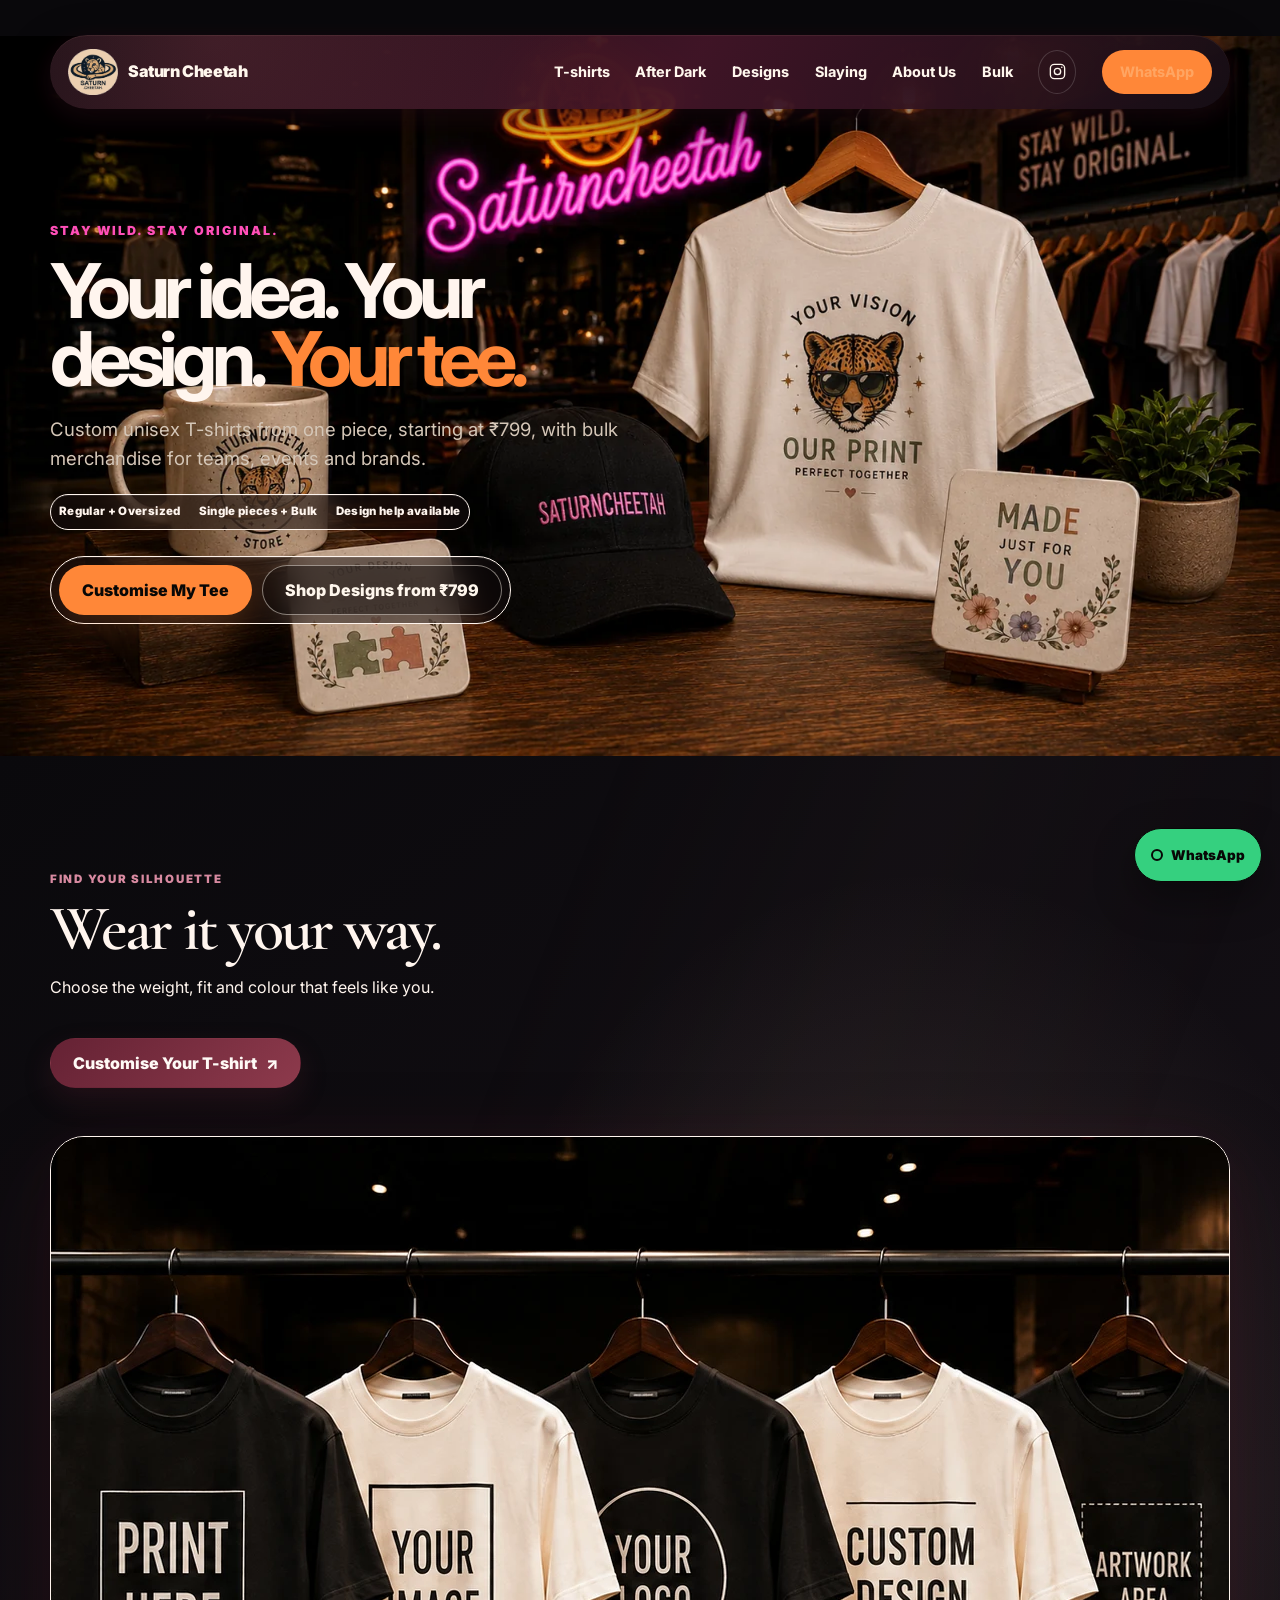
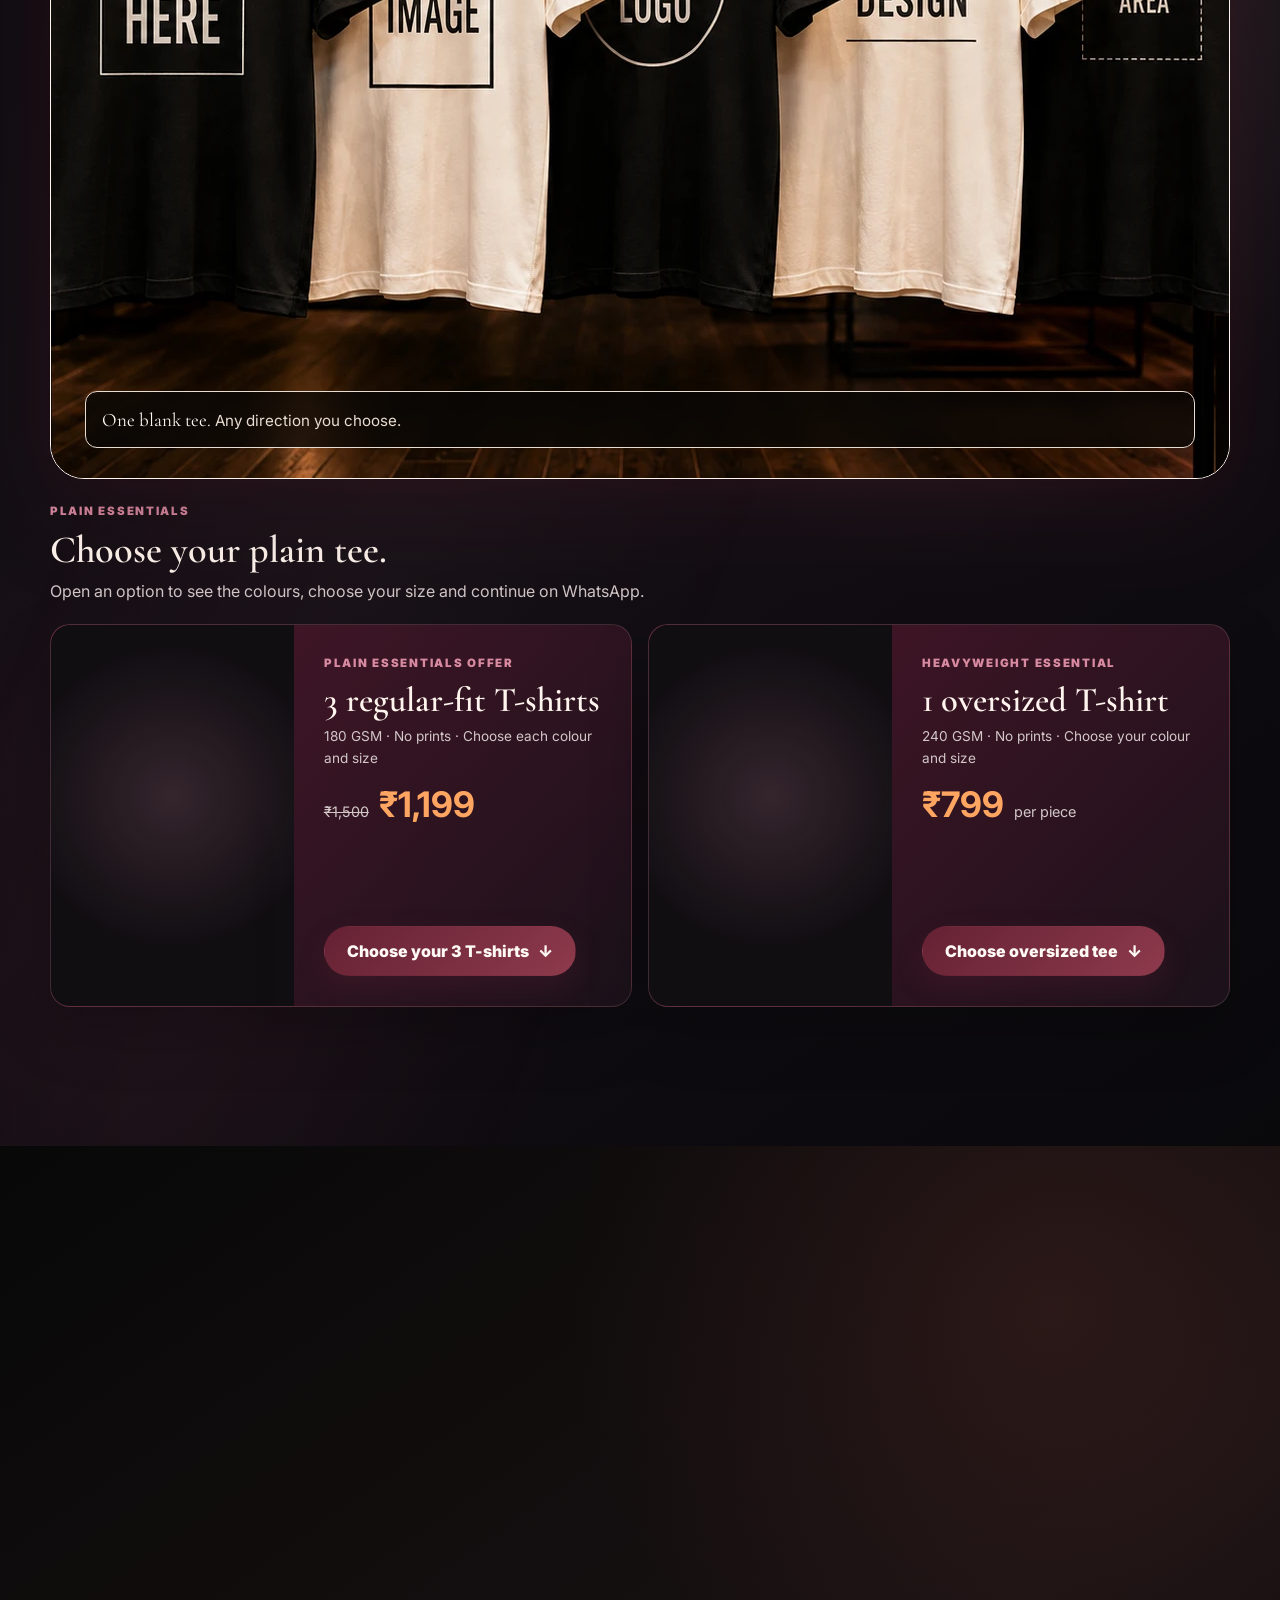
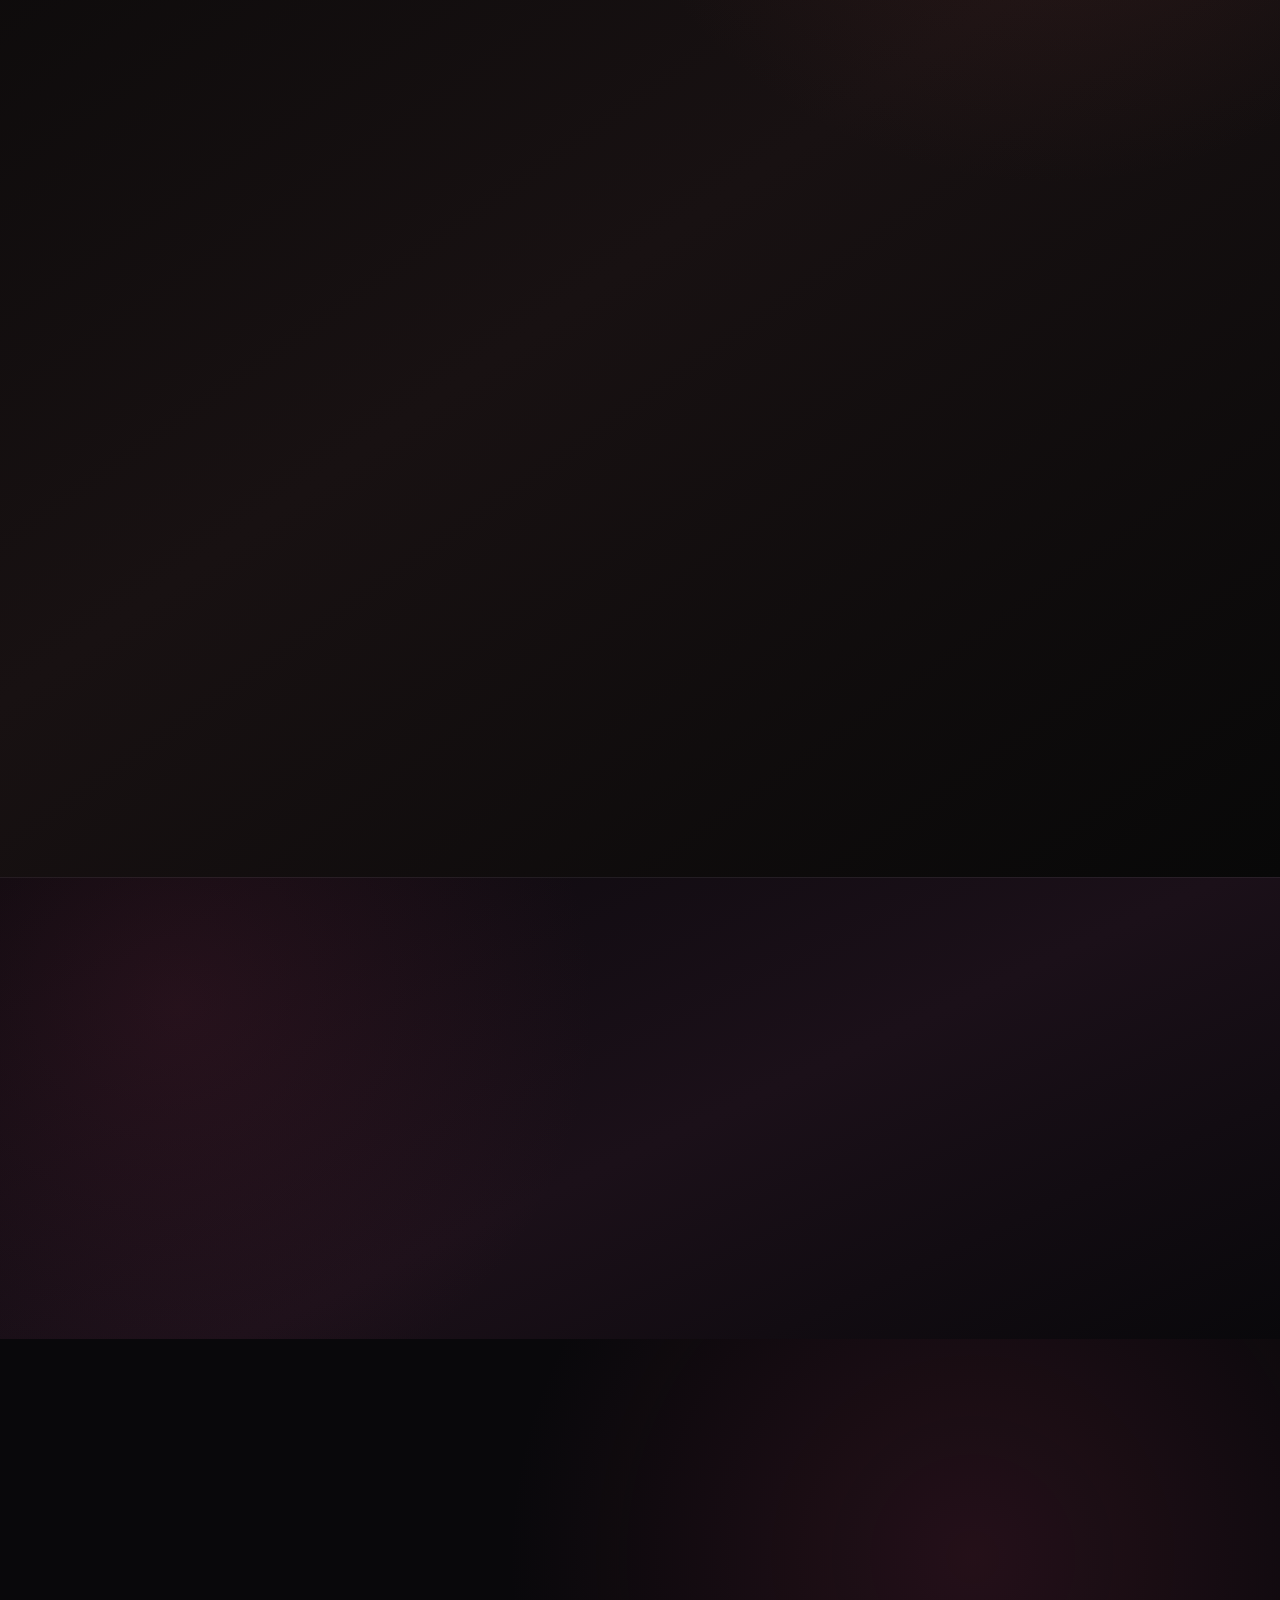
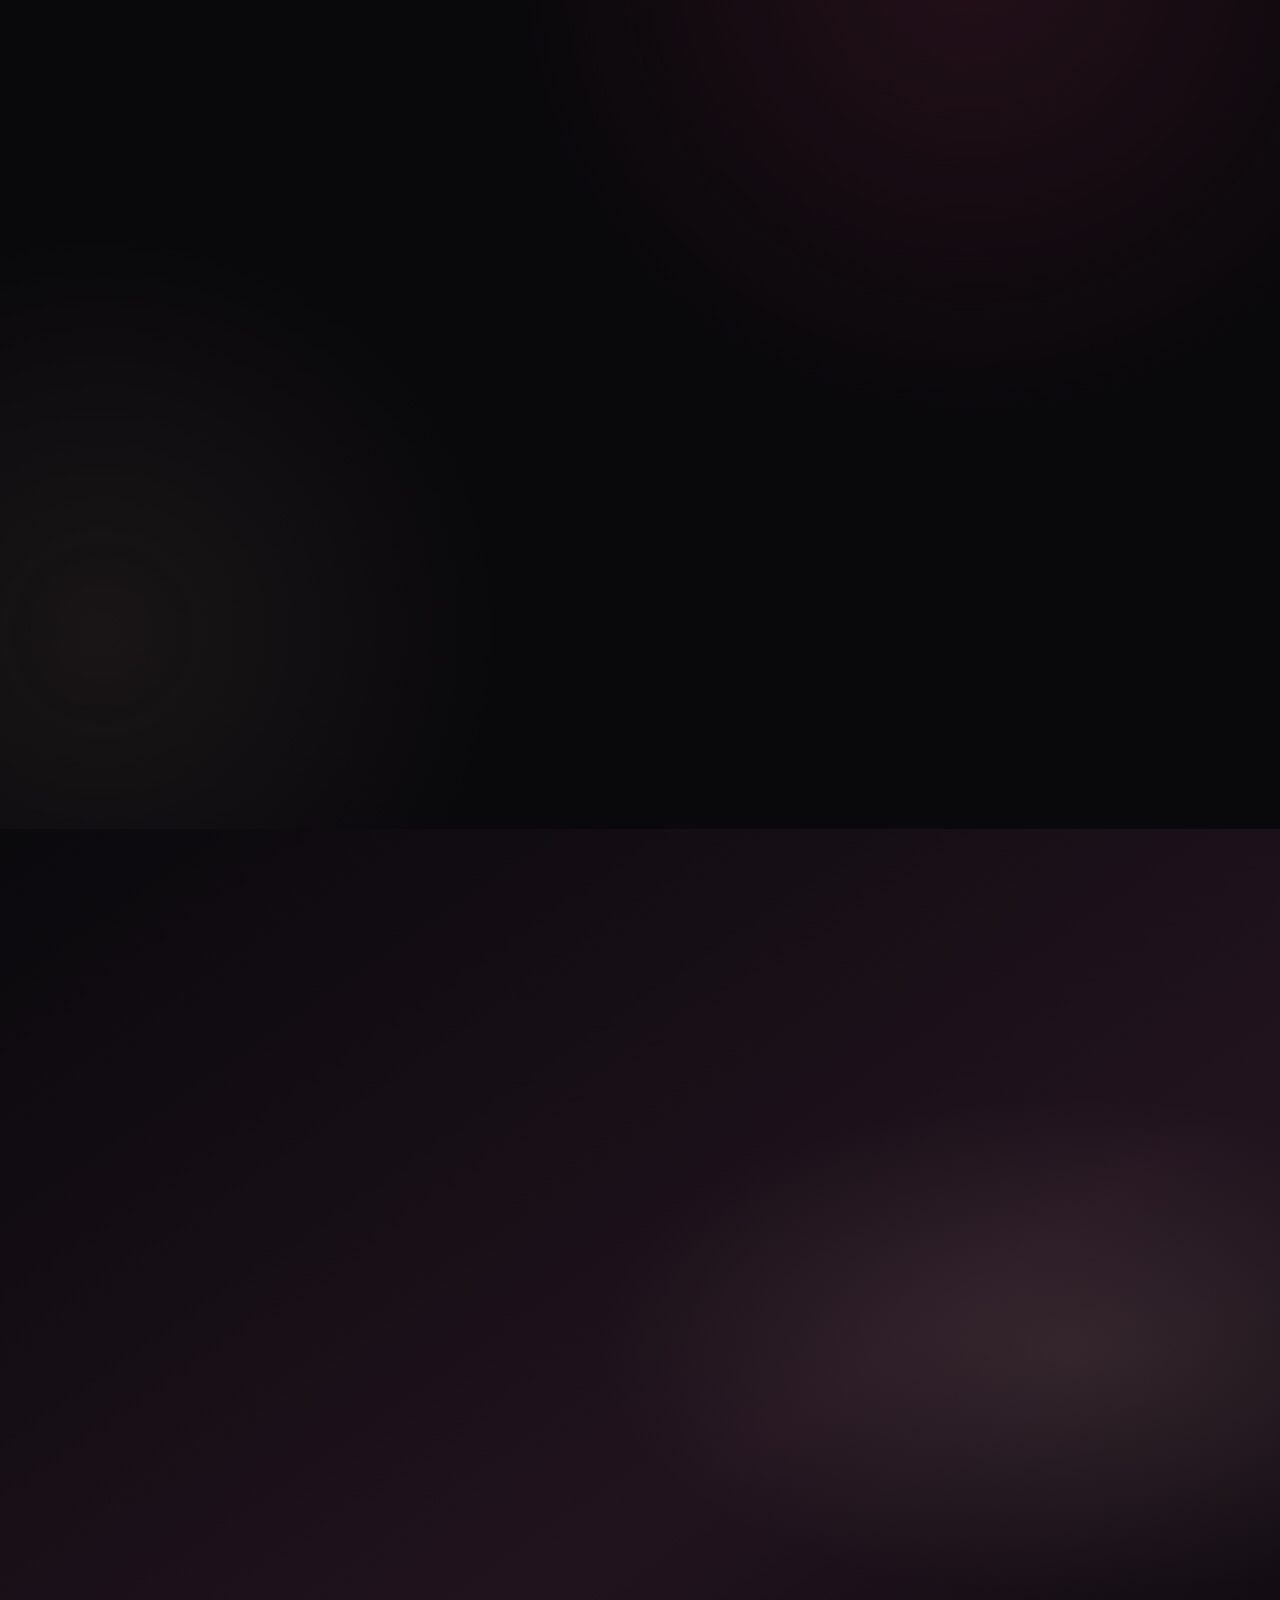
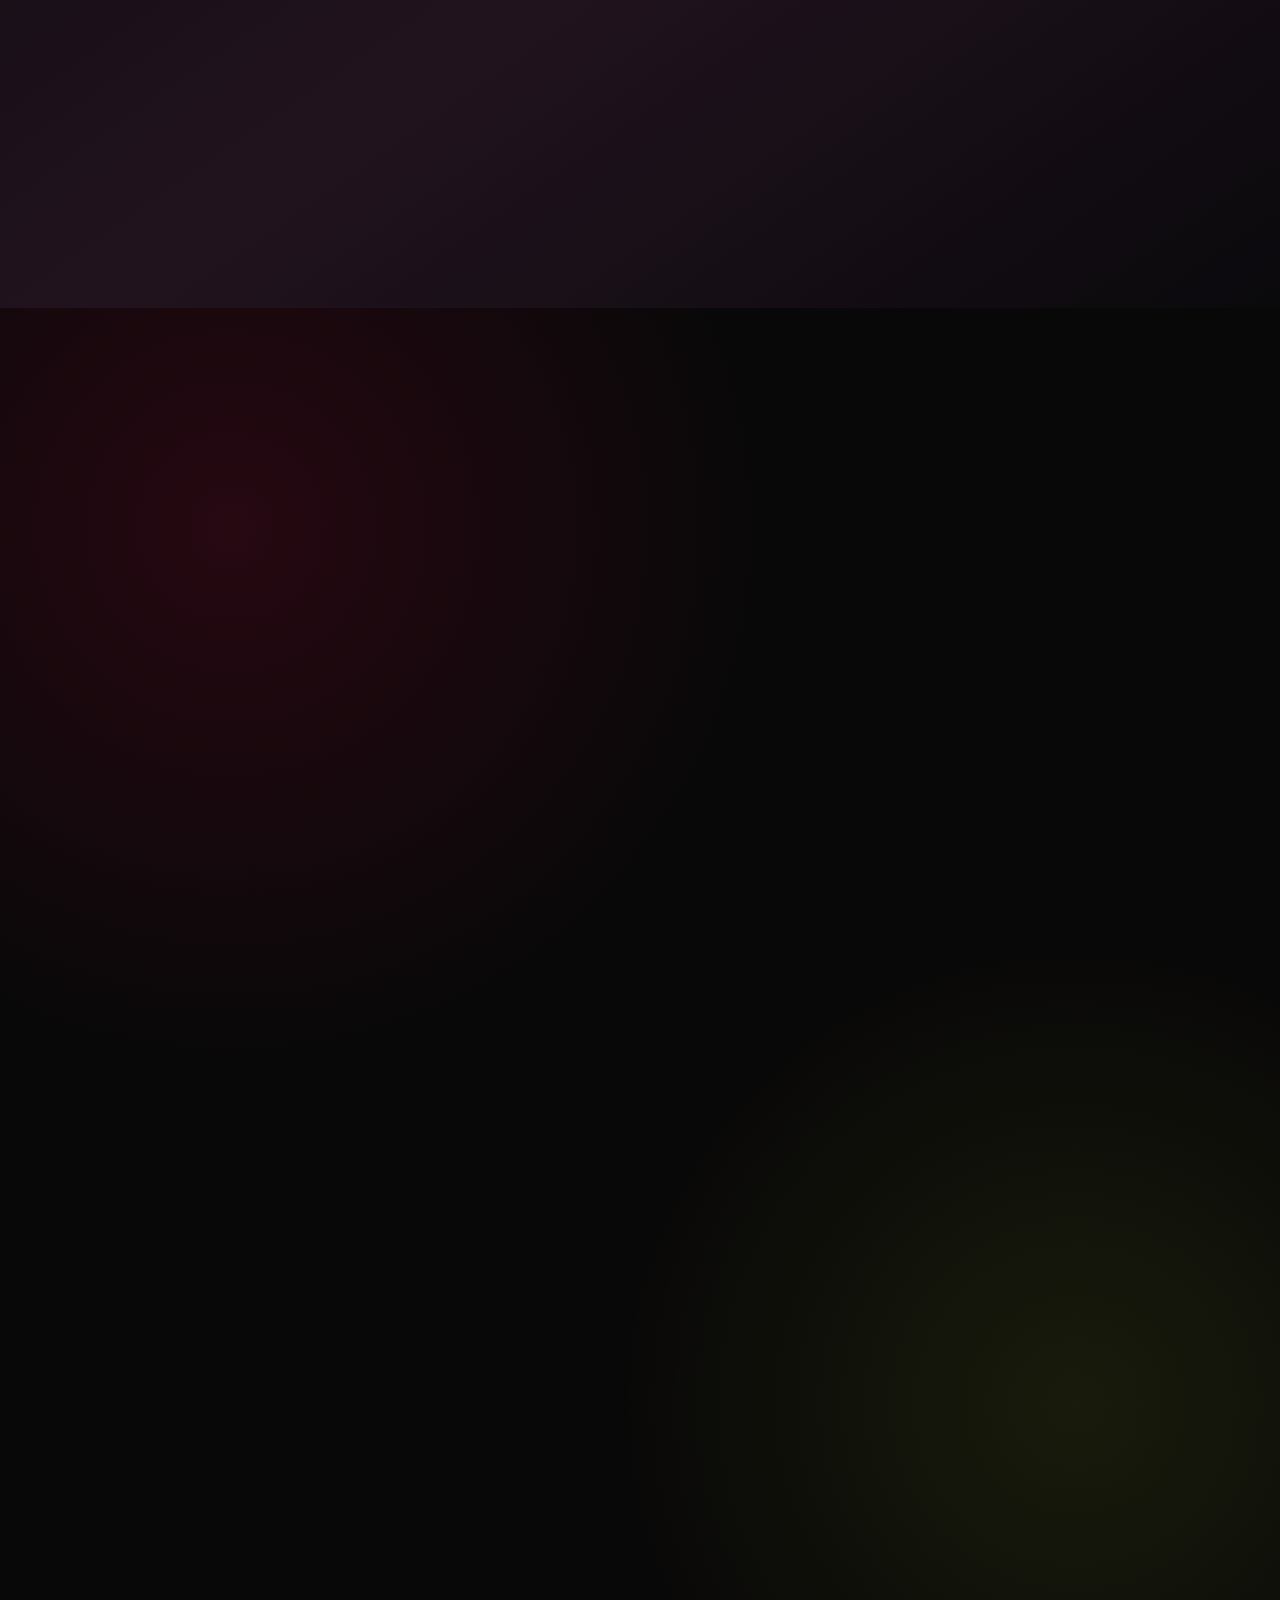
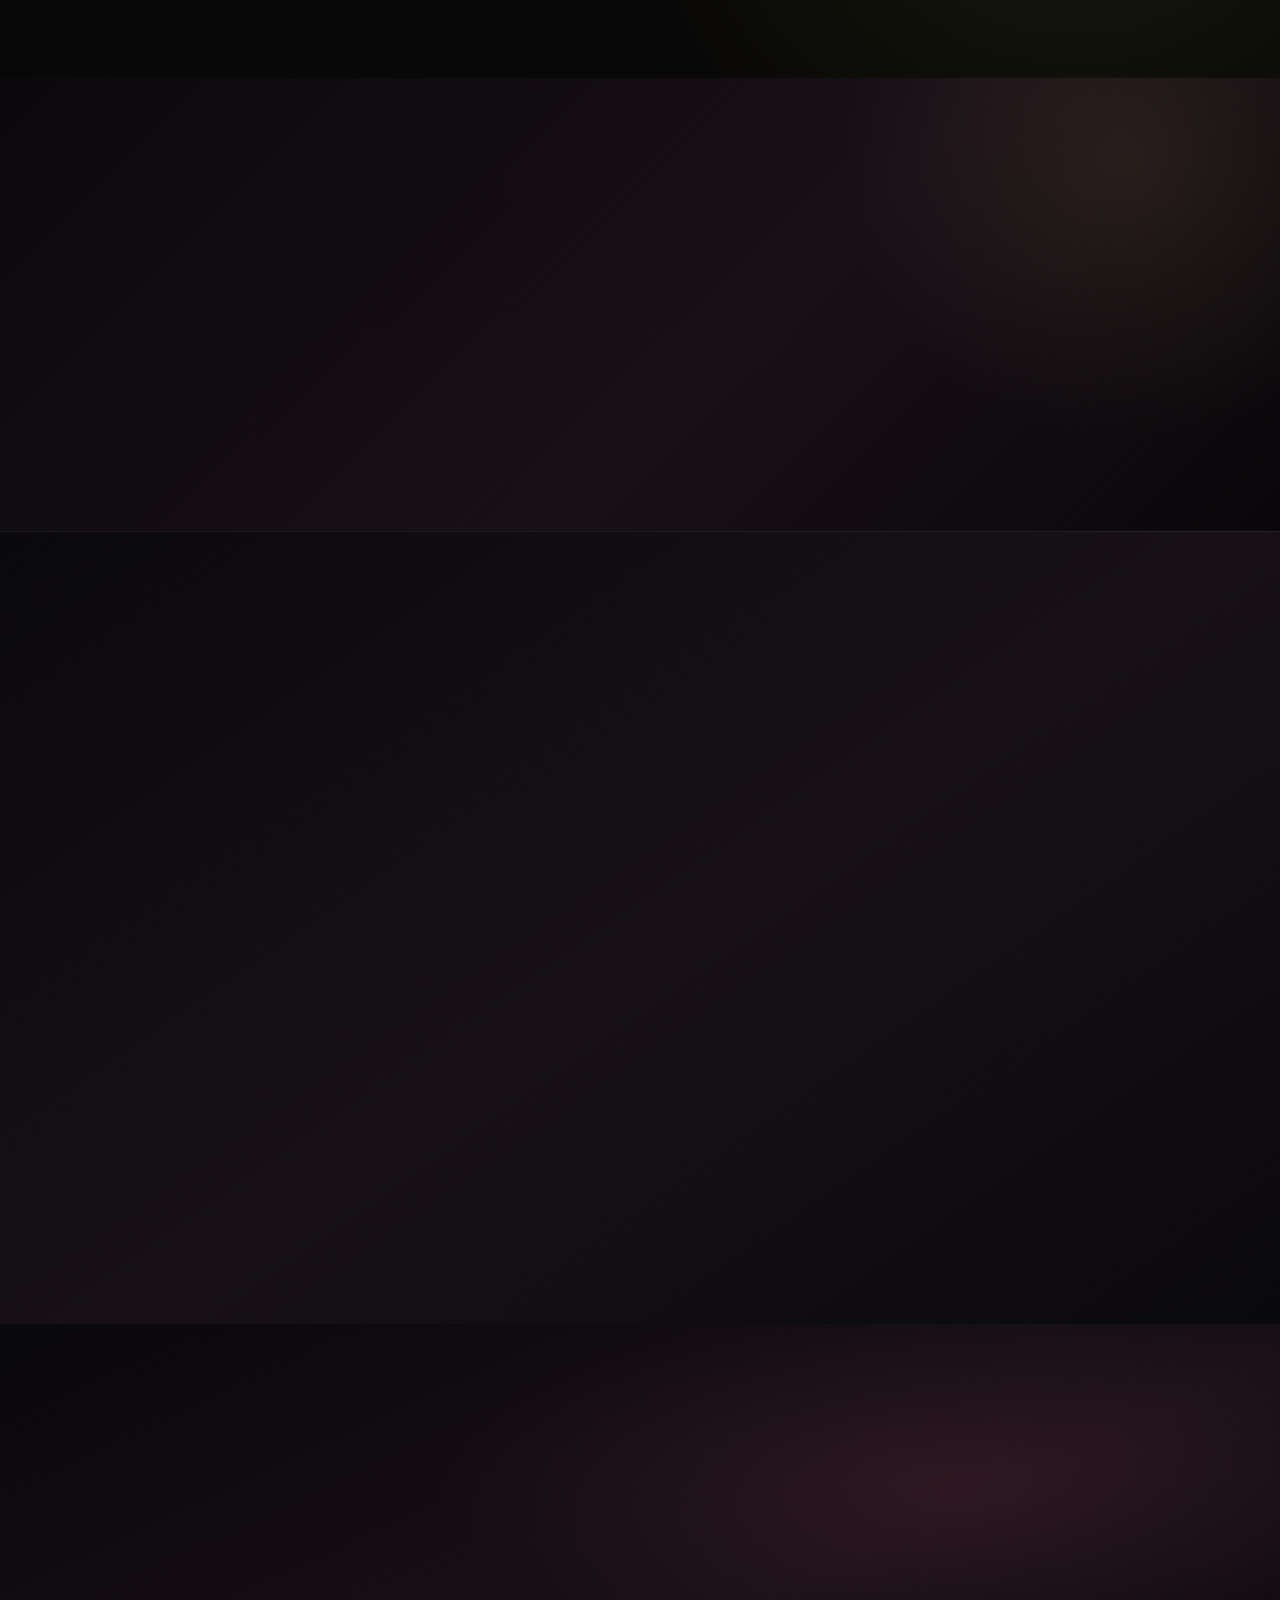
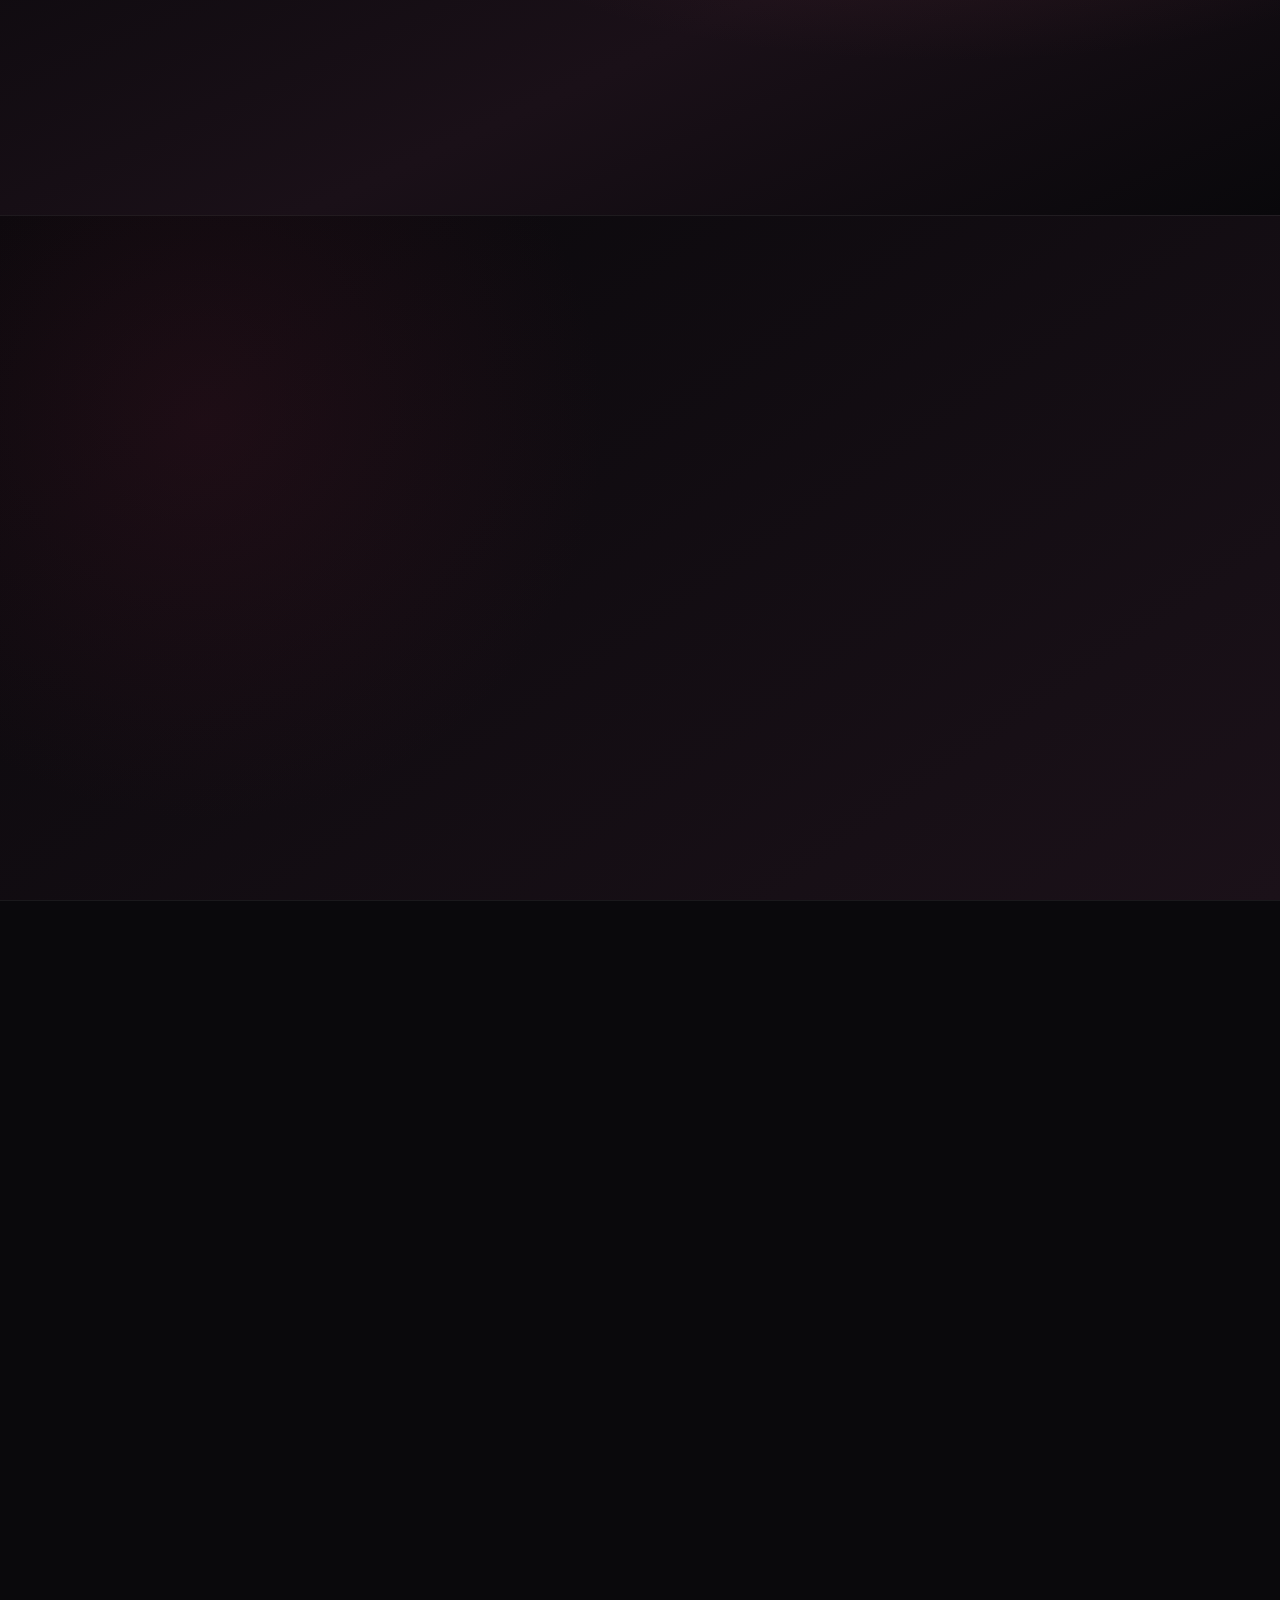
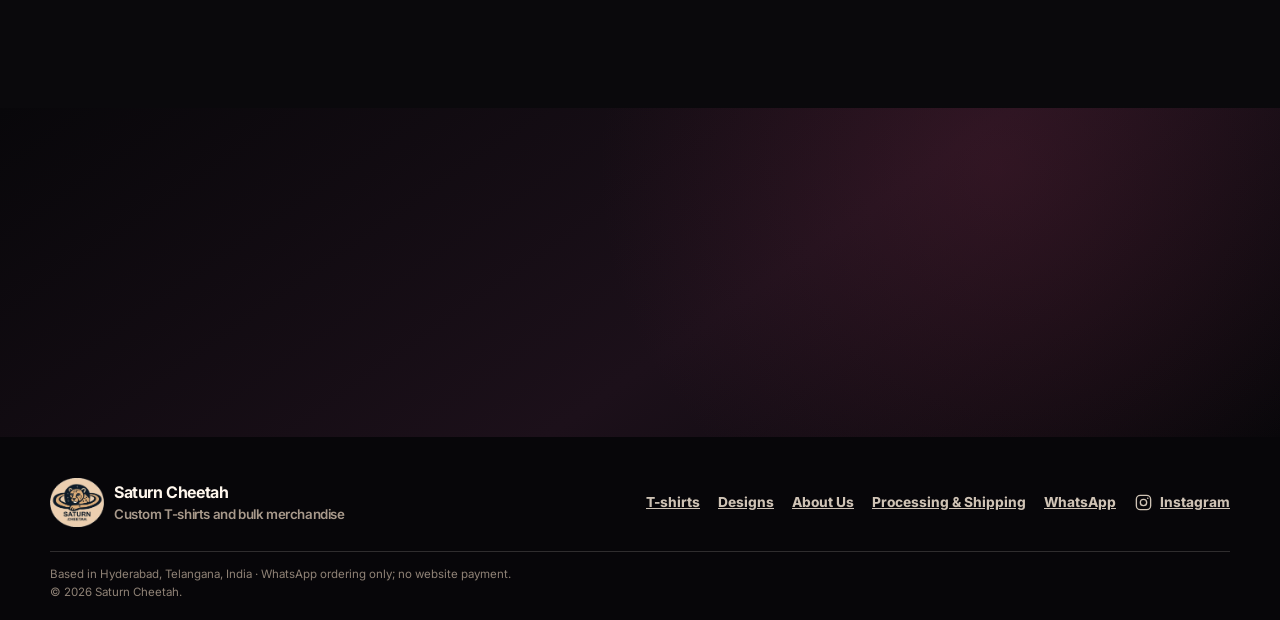
==== index.html @ d4a1f3cc "Improve mobile first-load performance" ====
<!doctype html>
<html lang="en">
<head>
  <meta charset="utf-8">
  <meta name="viewport" content="width=device-width, initial-scale=1">
  <meta name="description" content="Customise Saturn Cheetah unisex T-shirts from one piece. Choose 180 GSM regular or 240 GSM oversized, explore designs or share your own, and continue on WhatsApp.">
  <meta name="theme-color" content="#080706">
  <meta name="color-scheme" content="dark">

  <meta property="og:title" content="Saturn Cheetah | Custom T-Shirts">
  <meta property="og:description" content="Your idea. Your design. Your tee. Custom unisex T-shirts from one piece, plus bulk merchandise.">
  <meta property="og:type" content="website">
  <meta property="og:image" content="assets/images/boutique/hero-desktop.webp">
  <meta property="og:image:width" content="1600">
  <meta property="og:image:height" content="900">
  <meta name="twitter:card" content="summary_large_image">

  <title>Saturn Cheetah | Custom T-Shirts</title>

  <link rel="icon" href="assets/images/brand/favicon-64.png" type="image/png" sizes="64x64">
  <link rel="preconnect" href="https://fonts.googleapis.com">
  <link rel="preconnect" href="https://fonts.gstatic.com" crossorigin>
  <link href="https://fonts.googleapis.com/css2?family=Cormorant+Garamond:wght@500;600&amp;family=Inter:wght@400;500;600;700;800&amp;display=swap" rel="stylesheet">
  <link rel="stylesheet" href="assets/css/site.min.css">
  <link rel="preload" as="image" href="assets/images/boutique/hero-mobile-800.webp" media="(max-width: 767px)" fetchpriority="high">
  <link rel="preload" as="image" href="assets/images/boutique/hero-desktop.webp" media="(min-width: 768px)" fetchpriority="high">
  <script src="assets/js/site.min.js" defer></script>
  <script type="application/ld+json">
  {
    "@context": "https://schema.org",
    "@type": "ClothingStore",
    "name": "Saturn Cheetah",
    "description": "Custom unisex T-shirts from one piece, plus bulk merchandise for teams, events and brands.",
    "address": {
      "@type": "PostalAddress",
      "addressLocality": "Hyderabad",
      "addressRegion": "Telangana",
      "addressCountry": "IN"
    },
    "sameAs": ["https://www.instagram.com/saturncheetahstore"],
    "contactPoint": {
      "@type": "ContactPoint",
      "contactType": "customer service",
      "url": "https://wa.me/917780478506"
    }
  }
  </script>
</head>
<body class="home-page">
  <a class="skip-link" href="#main-content">Skip to content</a>

  <header class="site-header" id="top">
    <div class="container nav-shell">
      <a class="brand" href="#top" aria-label="Saturn Cheetah home">
        <img
          src="assets/images/brand/saturn-cheetah-logo.webp"
          alt=""
          width="512"
          height="471"
        >
        <span>Saturn Cheetah</span>
      </a>

      <button
        class="nav-toggle"
        type="button"
        aria-label="Open navigation"
        aria-expanded="false"
        aria-controls="primary-navigation"
      >
        <span aria-hidden="true"></span>
        <span aria-hidden="true"></span>
        <span aria-hidden="true"></span>
      </button>

      <nav class="primary-nav" id="primary-navigation" aria-label="Primary navigation">
        <a href="#tees" data-nav-section="tees">T-shirts</a>
        <a href="#after-dark" data-nav-section="after-dark">After Dark</a>
        <a href="#direction" data-nav-section="direction">Designs</a>
        <a href="#slaying" data-nav-section="slaying">Slaying</a>
        <a href="about.html">About Us</a>
        <a href="#bulk-tees" data-nav-section="bulk-tees">Bulk</a>
        <a class="nav-social" href="https://www.instagram.com/saturncheetahstore" target="_blank" rel="noopener noreferrer" aria-label="Visit Saturn Cheetah on Instagram">
          <svg viewBox="0 0 24 24" aria-hidden="true"><rect x="3" y="3" width="18" height="18" rx="5"></rect><circle cx="12" cy="12" r="4"></circle><circle cx="17.4" cy="6.6" r="1"></circle></svg>
        </a>
        <a class="nav-cta" href="#contact" data-nav-section="contact">WhatsApp</a>
      </nav>
    </div>
  </header>

  <main id="main-content">
    <span class="atelier-thread" aria-hidden="true"></span>
    <section class="hero" aria-labelledby="hero-title">
      <div class="container hero-content">
        <div class="hero-copy">
          <p class="hero-brand-line hero-intro hero-intro-1">Stay Wild. Stay Original.</p>
          <h1 class="hero-intro hero-intro-2" id="hero-title">Your idea.<br class="hero-mobile-break"> Your design.<br class="hero-mobile-break"> <span>Your tee.</span></h1>
          <p class="hero-lead hero-intro hero-intro-3">
            Custom unisex T-shirts from one piece, starting at ₹799, with bulk
            merchandise for teams, events and brands.
          </p>

          <ul class="hero-proof-chips hero-intro hero-intro-4" aria-label="Product choices and ordering">
            <li>Regular + Oversized</li>
            <li>Single pieces + Bulk</li>
            <li>Design help available</li>
          </ul>

          <picture class="hero-picture">
            <source
              media="(max-width: 767px)"
              srcset="assets/images/boutique/hero-mobile-800.webp"
              width="800"
              height="1000"
            >
            <img
              src="assets/images/boutique/hero-desktop.webp"
              alt="Boutique display with a custom T-shirt, cap, mug and coasters"
              width="1600"
              height="900"
              fetchpriority="high"
              decoding="async"
            >
          </picture>

          <div class="hero-actions hero-intro hero-intro-5">
            <a class="button button-primary" href="customise.html">Customise My Tee</a>
            <a class="button button-secondary" href="#direction" data-open-tab="direction-explore">Shop Designs from ₹799</a>
          </div>
        </div>
      </div>
    </section>

    <section class="section tee-section" id="tees" aria-labelledby="tees-title">
      <div class="container">
        <div class="section-heading">
          <p class="eyebrow">Find your silhouette</p>
          <h2 id="tees-title">Wear it your way.</h2>
          <p>Choose the weight, fit and colour that feels like you.</p>
          <a class="button button-primary section-heading-action" href="customise.html">Customise Your T-shirt <span aria-hidden="true">↗</span></a>
        </div>

        <figure class="custom-print-rail">
          <picture>
            <source media="(max-width: 767px)" data-deferred-srcset="assets/images/editorial/wear-it-your-way-mobile.webp" width="1122" height="1402">
            <img data-deferred-src="assets/images/editorial/custom-print-rail.webp" alt="Regular-fit black and oversized off-white T-shirts presented in the Saturn Cheetah boutique" width="1672" height="941" loading="lazy" decoding="async">
          </picture>
          <figcaption><span>One blank tee.</span> Any direction you choose.</figcaption>
        </figure>

        <section class="plain-tee-shop" aria-labelledby="plain-tee-shop-title">
          <div class="plain-tee-shop-heading">
            <p class="eyebrow">Plain essentials</p>
            <h3 id="plain-tee-shop-title">Choose your plain tee.</h3>
            <p>Open an option to see the colours, choose your size and continue on WhatsApp.</p>
          </div>

          <div class="plain-tee-cards">
            <article class="plain-tee-card">
              <div class="plain-tee-card-images" aria-hidden="true">
                <img data-deferred-src="assets/images/products/180/tshirt-180-black-640.webp" alt="" width="640" height="1019" loading="lazy" decoding="async">
                <img data-deferred-src="assets/images/products/180/tshirt-180-white-640.webp" alt="" width="640" height="1023" loading="lazy" decoding="async">
                <img data-deferred-src="assets/images/products/180/tshirt-180-pink-640.webp" alt="" width="640" height="1023" loading="lazy" decoding="async">
              </div>
              <div class="plain-tee-card-copy">
                <p class="eyebrow">Plain essentials offer</p>
                <h4>3 regular-fit T-shirts</h4>
                <p>180 GSM · No prints · Choose each colour and size</p>
                <div class="plain-tee-card-price" aria-label="Offer price 1,199 rupees, reduced from 1,500 rupees"><del>₹1,500</del><strong>₹1,199</strong></div>
                <button class="button button-primary plain-tee-toggle" type="button" aria-expanded="false" aria-controls="plain-regular-panel" data-plain-tee-toggle="regular">Choose your 3 T-shirts <span aria-hidden="true">↓</span></button>
              </div>
            </article>

            <article class="plain-tee-card">
              <div class="plain-tee-card-images plain-tee-card-images-single" aria-hidden="true">
                <img data-deferred-src="assets/images/products/240/tshirt-240-off-white-640.webp" alt="" width="640" height="1020" loading="lazy" decoding="async">
              </div>
              <div class="plain-tee-card-copy">
                <p class="eyebrow">Heavyweight essential</p>
                <h4>1 oversized T-shirt</h4>
                <p>240 GSM · No prints · Choose your colour and size</p>
                <div class="plain-tee-card-price"><strong>₹799</strong><span>per piece</span></div>
                <button class="button button-primary plain-tee-toggle" type="button" aria-expanded="false" aria-controls="plain-oversized-panel" data-plain-tee-toggle="oversized">Choose oversized tee <span aria-hidden="true">↓</span></button>
              </div>
            </article>
          </div>

          <form class="plain-tee-panel" id="plain-regular-panel" data-plain-tee-panel="regular" hidden aria-labelledby="plain-regular-title">
            <header><p class="eyebrow">Build your bundle</p><h4 id="plain-regular-title">Choose all three T-shirts.</h4><p>Each tee can have its own available colour and unisex size.</p></header>
            <div class="plain-tee-choices">
              <fieldset data-plain-item="180"><legend>T-shirt 1</legend><img data-plain-preview src="assets/images/products/180/tshirt-180-black-640.webp" alt="Black 180 GSM regular-fit T-shirt" width="640" height="1019" loading="lazy" decoding="async"><label>Colour<select name="plainTeeColour1" required><option value="">Choose colour</option><option selected>Black</option><option>White</option><option>Off-white</option><option>Blue</option><option>Green</option><option>Gray</option><option>Red</option><option>Yellow</option><option>Pink</option><option>Orange</option><option>Navy Blue</option></select></label><label>Size<select name="plainTeeSize1" required><option value="">Choose size</option><option>XS</option><option>S</option><option>M</option><option>L</option><option>XL</option><option>XXL</option></select></label></fieldset>
              <fieldset data-plain-item="180"><legend>T-shirt 2</legend><img data-plain-preview src="assets/images/products/180/tshirt-180-white-640.webp" alt="White 180 GSM regular-fit T-shirt" width="640" height="1023" loading="lazy" decoding="async"><label>Colour<select name="plainTeeColour2" required><option value="">Choose colour</option><option>Black</option><option selected>White</option><option>Off-white</option><option>Blue</option><option>Green</option><option>Gray</option><option>Red</option><option>Yellow</option><option>Pink</option><option>Orange</option><option>Navy Blue</option></select></label><label>Size<select name="plainTeeSize2" required><option value="">Choose size</option><option>XS</option><option>S</option><option>M</option><option>L</option><option>XL</option><option>XXL</option></select></label></fieldset>
              <fieldset data-plain-item="180"><legend>T-shirt 3</legend><img data-plain-preview src="assets/images/products/180/tshirt-180-pink-640.webp" alt="Pink 180 GSM regular-fit T-shirt" width="640" height="1023" loading="lazy" decoding="async"><label>Colour<select name="plainTeeColour3" required><option value="">Choose colour</option><option>Black</option><option>White</option><option>Off-white</option><option>Blue</option><option>Green</option><option>Gray</option><option>Red</option><option>Yellow</option><option selected>Pink</option><option>Orange</option><option>Navy Blue</option></select></label><label>Size<select name="plainTeeSize3" required><option value="">Choose size</option><option>XS</option><option>S</option><option>M</option><option>L</option><option>XL</option><option>XXL</option></select></label></fieldset>
            </div>
            <details class="plain-tee-size-guide"><summary>View regular-fit size measurements</summary><p>Unisex regular fit · Measurements in inches. Body chest is measured around you; garment chest is the full T-shirt circumference.</p><div class="plain-tee-size-table-wrap"><table><thead><tr><th>Size</th><th>Body chest</th><th>Garment chest</th><th>Length</th><th>Shoulder</th><th>Sleeve</th></tr></thead><tbody><tr><th>XS</th><td>34–36</td><td>36</td><td>25</td><td>15</td><td>7</td></tr><tr><th>S</th><td>36–38</td><td>38</td><td>26</td><td>16</td><td>7.5</td></tr><tr><th>M</th><td>38–40</td><td>40</td><td>27</td><td>17</td><td>8</td></tr><tr><th>L</th><td>40–42</td><td>42</td><td>28</td><td>18</td><td>8</td></tr><tr><th>XL</th><td>42–44</td><td>44</td><td>29</td><td>19</td><td>8.5</td></tr><tr><th>XXL</th><td>44–46</td><td>46</td><td>30</td><td>20</td><td>9</td></tr></tbody></table></div></details>
            <button class="button button-primary" type="submit">Continue on WhatsApp <span aria-hidden="true">↗</span></button>
          </form>

          <form class="plain-tee-panel" id="plain-oversized-panel" data-plain-tee-panel="oversized" hidden aria-labelledby="plain-oversized-title">
            <header><p class="eyebrow">Heavyweight essential</p><h4 id="plain-oversized-title">Choose your oversized tee.</h4><p>One plain 240 GSM oversized T-shirt for ₹799.</p></header>
            <div class="plain-oversized-choice" data-plain-item="240"><img data-plain-preview src="assets/images/products/240/tshirt-240-off-white-640.webp" alt="Off-white 240 GSM oversized T-shirt" width="640" height="1020" loading="lazy" decoding="async"><div><label>Colour<select name="plainOversizedColour" required><option value="">Choose colour</option><option>Black</option><option>White</option><option selected>Off-white</option></select></label><label>Size<select name="plainOversizedSize" required><option value="">Choose size</option><option>XS</option><option>S</option><option>M</option><option>L</option><option>XL</option><option>XXL</option></select></label><label>Quantity<input name="plainOversizedQuantity" type="number" min="1" value="1" inputmode="numeric" required></label></div></div>
            <details class="plain-tee-size-guide"><summary>View oversized size measurements</summary><p>Unisex oversized fit · Measurements in inches. Chest is the full T-shirt circumference.</p><div class="plain-tee-size-table-wrap"><table><thead><tr><th>Size</th><th>Chest</th><th>Length</th><th>Shoulder</th></tr></thead><tbody><tr><th>XS</th><td>40</td><td>27</td><td>20</td></tr><tr><th>S</th><td>42</td><td>28</td><td>21</td></tr><tr><th>M</th><td>44</td><td>28</td><td>22</td></tr><tr><th>L</th><td>46</td><td>29</td><td>23</td></tr><tr><th>XL</th><td>48</td><td>29</td><td>24</td></tr><tr><th>XXL</th><td>50</td><td>30</td><td>25</td></tr></tbody></table></div></details>
            <button class="button button-primary" type="submit">Continue on WhatsApp <span aria-hidden="true">↗</span></button>
          </form>
        </section>

        <div class="tee-selector">
          <fieldset class="tee-segments" aria-describedby="tee-selector-note">
            <legend class="sr-only">Choose a T-shirt type</legend>
            <label>
              <input
                type="radio"
                name="tee-option"
                value="180"
                data-product-value="180 GSM Unisex Regular Fit"
                checked
              >
              <span>
                <strong>180 GSM</strong>
                Regular
              </span>
            </label>
            <label>
              <input
                type="radio"
                name="tee-option"
                value="240"
                data-product-value="240 GSM Unisex Oversized"
              >
              <span>
                <strong>240 GSM</strong>
                Oversized
              </span>
            </label>
          </fieldset>

          <div class="tee-stage">
            <div class="tee-options">
              <fieldset class="tee-option-group tee-colour-group">
                <legend>Colour: <strong id="tee-colour-label">Black</strong></legend>
                <div class="tee-colour-options" id="tee-colour-options"></div>
              </fieldset>
              <fieldset class="tee-option-group tee-size-group" aria-describedby="tee-size-prompt">
                <legend>Size <small>Unisex—not gender-specific · Choose one size smaller for a closer fit</small></legend>
                <div class="tee-size-options" id="tee-size-options">
                  <button type="button" data-tee-size="XS" aria-pressed="false">XS</button>
                  <button type="button" data-tee-size="S" aria-pressed="false">S</button>
                  <button type="button" data-tee-size="M" aria-pressed="false">M</button>
                  <button type="button" data-tee-size="L" aria-pressed="false">L</button>
                  <button type="button" data-tee-size="XL" aria-pressed="false">XL</button>
                  <button type="button" data-tee-size="XXL" aria-pressed="false">XXL</button>
                </div>
                <p class="tee-size-prompt" id="tee-size-prompt" role="alert" hidden>Please choose a size.</p>
              </fieldset>
            </div>

            <figure class="tee-visual">
              <img
                id="tee-image"
                src="assets/images/products/180/tshirt-180-black-640.webp"
                srcset="
                  assets/images/products/180/tshirt-180-black-640.webp 640w,
                  assets/images/products/180/tshirt-180-black-994.webp 994w
                "
                sizes="(max-width: 767px) calc(100vw - 64px), (max-width: 900px) 460px, (max-width: 1200px) 42vw, 560px"
                alt="Black 180 GSM unisex regular-fit T-shirt shown from front and back"
                width="994"
                height="1583"
                loading="lazy"
                decoding="async"
              >
              <figcaption>Current product view</figcaption>
            </figure>

            <div class="tee-details tee-details-primary">
              <p class="product-spec" id="tee-spec">180 GSM · Unisex · Cotton</p>
              <h3 id="tee-name">Regular Fit T-shirt</h3>
              <p class="tee-price" id="tee-price"><strong>Custom: ₹799–₹999</strong><span>Our ready designs: ₹799</span></p>
              <p class="tee-summary" id="tee-summary">A familiar everyday silhouette with an easy, regular fit.</p>
            </div>

            <div class="tee-details tee-details-secondary">
              <dl>
                <div>
                  <dt>Fit</dt>
                  <dd id="tee-fit">Regular and easy to wear</dd>
                </div>
                <div>
                  <dt>Works well for</dt>
                  <dd id="tee-use">Everyday wear, gifting and event tees</dd>
                </div>
              </dl>
              <button
                class="button button-primary"
                id="tee-customise-button"
                type="button"
                data-open-tab="direction-create"
                data-scroll-target="direction"
              >
                Customise this tee
              </button>
              <a class="tertiary-link" href="#more-custom">Planning a team or event? See bulk options <span aria-hidden="true">→</span></a>
              <p class="sr-only" id="tee-selector-note">The selected T-shirt updates the product image, fit summary and WhatsApp enquiry.</p>
              <p class="sr-only" id="tee-status" aria-live="polite"></p>
            </div>
          </div>
        </div>
      </div>
    </section>

    <section class="section bulk-tee-section" id="bulk-tees" aria-labelledby="bulk-tees-title">
      <div class="container">
        <div class="home-journey-link">
          <p class="eyebrow">For teams, events and brands</p>
          <h2>Make more, together.</h2>
          <p>Explore bulk printing and embroidery, then build a focused enquiry on its own page.</p>
          <a class="button button-primary" href="bulk.html">Request a Bulk Quote <span aria-hidden="true">↗</span></a>
        </div>
        <div class="bulk-tee-card" data-whatsapp-zone>
          <div class="bulk-tee-overview">
            <div>
              <p class="eyebrow">For teams, events and brands</p>
              <h2 id="bulk-tees-title">Bulk T-shirts &amp; Embroidery</h2>
              <p>Explore wider T-shirt styles, fabrics, GSM and colours, with printing, bulk-only embroidery and kids’ sizes for bulk orders.</p>
              <ul class="bulk-option-chips" aria-label="Bulk T-shirt options">
                <li>Polo / Collar Neck</li>
                <li>Jersey Style</li>
                <li>Regular Fit</li>
                <li>Oversized</li>
                <li>Printing</li>
                <li>Bulk Embroidery</li>
              </ul>
            </div>
            <button
              class="button button-secondary bulk-options-toggle"
              type="button"
              aria-expanded="false"
              aria-controls="bulk-options-panel"
            >
              View bulk options
            </button>
          </div>

          <form class="bulk-options-panel" id="bulk-options-panel" hidden>
            <div class="bulk-form-grid">
              <div class="field">
                <label for="bulk-purpose">Organisation or purpose</label>
                <input id="bulk-purpose" name="purpose" type="text" placeholder="Team, company, event or brand" required>
              </div>
              <div class="field">
                <label for="bulk-product-type">Product type</label>
                <select id="bulk-product-type" name="productType" required>
                  <option value="Polo / Collar Neck T-shirts">Polo / Collar Neck</option>
                  <option value="Jersey Style T-shirts">Jersey Style</option>
                  <option value="Regular Fit T-shirts">Regular Fit</option>
                  <option value="Oversized T-shirts">Oversized</option>
                  <option value="Other bulk T-shirt style">Another bulk T-shirt style</option>
                </select>
              </div>
              <div class="field">
                <label for="bulk-quantity">Quantity</label>
                <input id="bulk-quantity" name="quantity" type="number" min="1" inputmode="numeric" required>
              </div>
              <div class="field">
                <label for="bulk-colours">Preferred colours</label>
                <input id="bulk-colours" name="colours" type="text" placeholder="For example, black and beige" required>
              </div>
              <div class="field">
                <label for="bulk-sizes">Size breakup</label>
                <input id="bulk-sizes" name="sizes" type="text" placeholder="For example, S: 10, M: 20" required>
              </div>
              <div class="field">
                <label for="bulk-decoration">Printing, bulk embroidery or both</label>
                <select id="bulk-decoration" name="decoration" required>
                  <option value="Printing">Printing</option>
                  <option value="Bulk embroidery (bulk orders only)">Bulk embroidery (bulk orders only)</option>
                  <option value="Printing and bulk embroidery (bulk orders only)">Printing + bulk embroidery (bulk orders only)</option>
                </select>
              </div>
              <div class="field">
                <label for="bulk-position">Branding position</label>
                <input id="bulk-position" name="position" type="text" placeholder="Front, back, sleeve or chest" required>
              </div>
              <div class="field">
                <label for="bulk-date">Required date</label>
                <input id="bulk-date" name="requiredDate" type="date" required>
              </div>
              <div class="field">
                <label for="bulk-city">Delivery city</label>
                <input id="bulk-city" name="city" type="text" autocomplete="address-level2" required>
              </div>
            </div>
            <div class="bulk-form-submit">
              <button class="button button-whatsapp" type="submit">Get a Bulk Quote <span aria-hidden="true">↗</span></button>
            </div>
          </form>
        </div>
      </div>
    </section>

    <section class="section process-section" id="process" aria-labelledby="process-title">
      <div class="container">
        <div class="section-heading section-heading-light">
          <p class="eyebrow">From thought to touch</p>
          <h2 id="process-title">An idea, made wearable.</h2>
          <p>Watch the design take shape, then see how the finished piece comes alive.</p>
        </div>

        <div class="tab-module story-module" data-tabs="story">
          <p class="story-truth">See our real printing process, followed by a finished custom-design example.</p>

          <div class="tab-list story-tabs" role="tablist" aria-label="Custom-piece stages">
            <button id="story-design-tab" type="button" role="tab" aria-selected="true" aria-controls="story-design-panel" data-tab-target="story-design">
              <span>01</span>
              <strong>Design</strong>
            </button>
            <button id="story-print-tab" type="button" role="tab" aria-selected="false" aria-controls="story-print-panel" tabindex="-1" data-tab-target="story-print">
              <span>02</span>
              <strong>Live Printing</strong>
            </button>
            <button id="story-finished-tab" type="button" role="tab" aria-selected="false" aria-controls="story-finished-panel" tabindex="-1" data-tab-target="story-finished">
              <span>03</span>
              <strong>Finished Tee</strong>
            </button>
            <button id="story-worn-tab" type="button" role="tab" aria-selected="false" aria-controls="story-worn-panel" tabindex="-1" data-tab-target="story-worn">
              <span>04</span>
              <strong>Worn</strong>
            </button>
          </div>

          <div class="story-stage" data-story-swipe>
            <article class="story-panel" id="story-design-panel" role="tabpanel" aria-labelledby="story-design-tab" data-tab-panel="story-design">
              <div class="story-media">
                <img src="assets/images/story/custom-story-design.webp" alt="Original flamingo artwork reading Just Be Your Own Unique Beautiful Self" width="900" height="1066" loading="lazy" decoding="async">
                <span>Original artwork</span>
              </div>
              <div class="story-copy">
                <p class="eyebrow">01 Design</p>
                <h3>The original idea</h3>
                <p>“Just Be Your Own Unique Beautiful Self” flamingo artwork.</p>
              </div>
            </article>

            <article class="story-panel" id="story-print-panel" role="tabpanel" aria-labelledby="story-print-tab" data-tab-panel="story-print" hidden>
              <div class="story-media story-video">
                <video controls muted playsinline preload="none" data-deferred-poster="assets/images/story/custom-story-printing-poster.webp" aria-label="Muted vertical video showing a real T-shirt printing process" data-always-muted>
                  <source src="assets/video/custom-story-live-printing.mp4" type="video/mp4">
                  Your browser does not support video playback.
                </video>
                <span>Real printing-process video</span>
              </div>
              <div class="story-copy">
                <p class="eyebrow">02 Live Printing</p>
                <h3>Live printing in action</h3>
                <p>Real printing footage; it is not confirmed as the exact printing of the finished tee shown next.</p>
                <p><strong>Live printing is available as an on-the-spot service.</strong> Pricing varies by requirement and is confirmed separately. Food, accommodation and travel expenses are included when applicable.</p>
              </div>
            </article>

            <article class="story-panel" id="story-finished-panel" role="tabpanel" aria-labelledby="story-finished-tab" data-tab-panel="story-finished" hidden>
              <div class="story-media">
                <img src="assets/images/story/custom-story-finished-tee.webp" alt="Completed black T-shirt with pink flamingo artwork in a boutique display" width="900" height="1200" loading="lazy" decoding="async">
                <span>Finished custom-design example</span>
              </div>
              <div class="story-copy">
                <p class="eyebrow">03 Finished Tee</p>
                <h3>A finished tee example</h3>
                <p>A separate custom-design example, not the confirmed result of the printing video.</p>
              </div>
            </article>

            <article class="story-panel" id="story-worn-panel" role="tabpanel" aria-labelledby="story-worn-tab" data-tab-panel="story-worn" hidden>
              <div class="story-media">
                <img src="assets/images/story/custom-story-worn.webp" alt="Two customers shown from behind wearing black flamingo-print T-shirts" width="554" height="1200" loading="lazy" decoding="async">
              </div>
              <div class="story-copy">
                <p class="eyebrow">04 Worn</p>
                <p>See how the finished custom tees look in real life.</p>
              </div>
            </article>
          </div>

          <div class="story-action" data-whatsapp-zone>
            <a
              class="button button-primary"
              href="https://wa.me/917780478506"
              target="_blank"
              rel="noopener noreferrer"
              data-whatsapp-action="print"
            >
              Print My Idea <span aria-hidden="true">↗</span>
            </a>
          </div>
        </div>
      </div>
    </section>

    <section class="section direction-section" id="direction" aria-labelledby="direction-title">
      <div class="container">
        <div class="section-heading">
          <p class="eyebrow">Dress the idea</p>
          <h2 id="direction-title">Designs worth being seen in.</h2>
          <p>Choose the one that draws you in, or make something entirely your own.</p>
        </div>

        <div class="tab-module" data-tabs="direction">
          <div class="tab-list" role="tablist" aria-label="Choose a design direction">
            <button
              id="direction-explore-tab"
              type="button"
              role="tab"
              aria-selected="true"
              aria-controls="direction-explore-panel"
              data-tab-target="direction-explore"
            >
              Explore Our Designs
            </button>
            <button
              id="direction-create-tab"
              type="button"
              role="tab"
              aria-selected="false"
              aria-controls="direction-create-panel"
              tabindex="-1"
              data-tab-target="direction-create"
            >
              Create Your Own
            </button>
          </div>

          <div
            class="tab-panel"
            id="direction-explore-panel"
            role="tabpanel"
            aria-labelledby="direction-explore-tab"
            data-tab-panel="direction-explore"
          >
            <div class="design-gallery-meta">
              <p id="design-gallery-position" role="status" aria-live="polite" aria-atomic="true" aria-label="Design 1 of 6">01 / 06</p>
            </div>

            <div
              class="design-gallery"
              tabindex="0"
              aria-label="Saturn Cheetah design gallery"
              aria-describedby="design-gallery-position"
              data-whatsapp-zone
            >
              <article class="design-card" data-gallery-index="0" data-tee-tone="black" data-detail-src="assets/images/designs/editorial/echo-silhouette-detail.webp" data-detail-alt="Close view of Echo Silhouette artwork printed on black fabric">
                <button class="design-preview" type="button" data-gallery-open aria-label="Open Echo Silhouette design preview">
                  <img data-deferred-src="assets/images/designs/editorial/echo-silhouette-editorial.webp" alt="Model wearing a black T-shirt with Echo Silhouette artwork in the Saturn Cheetah boutique style" width="960" height="1200" loading="lazy" decoding="async">
                </button>
                <div class="design-card-body">
                  <h3>Echo Silhouette</h3>
                  <p>180 GSM ₹799 · 240 GSM ₹999</p>
                  <a href="https://wa.me/917780478506" target="_blank" rel="noopener noreferrer" data-design-title="Echo Silhouette">Choose This Design</a>
                </div>
              </article>
              <article class="design-card" data-gallery-index="1" data-tee-tone="white" data-detail-src="assets/images/designs/editorial/find-your-balance-detail.webp" data-detail-alt="Close view of Find Your Balance artwork printed on off-white fabric">
                <button class="design-preview" type="button" data-gallery-open aria-label="Open Find Your Balance design preview">
                  <img data-deferred-src="assets/images/designs/editorial/find-your-balance-editorial.webp" alt="Off-white T-shirt with Find Your Balance artwork shown in boutique lighting" width="960" height="1200" loading="lazy" decoding="async">
                </button>
                <div class="design-card-body">
                  <h3>Find Your Balance</h3>
                  <p>180 GSM ₹799 · 240 GSM ₹999</p>
                  <a href="https://wa.me/917780478506" target="_blank" rel="noopener noreferrer" data-design-title="Find Your Balance">Choose This Design</a>
                </div>
              </article>
              <article class="design-card" data-gallery-index="2" data-tee-tone="black" data-detail-src="assets/images/designs/editorial/resurrection-detail.webp" data-detail-alt="Close view of Resurrection artwork printed on black fabric">
                <button class="design-preview" type="button" data-gallery-open aria-label="Open Resurrection design preview">
                  <img data-deferred-src="assets/images/designs/editorial/resurrection-editorial.webp" alt="Model wearing a black T-shirt with Resurrection artwork in the Saturn Cheetah boutique style" width="960" height="1200" loading="lazy" decoding="async">
                </button>
                <div class="design-card-body">
                  <h3>Resurrection</h3>
                  <p>180 GSM ₹799 · 240 GSM ₹999</p>
                  <a href="https://wa.me/917780478506" target="_blank" rel="noopener noreferrer" data-design-title="Resurrection">Choose This Design</a>
                </div>
              </article>
              <article class="design-card" data-gallery-index="3" data-tee-tone="white">
                <button class="design-preview" type="button" data-gallery-open aria-label="Open Knowledge Is Power design preview">
                  <img data-deferred-src="assets/images/designs/editorial/knowledge-is-power-editorial.webp" alt="Model wearing an off-white T-shirt with Knowledge Is Power artwork in boutique lighting" width="960" height="1200" loading="lazy" decoding="async">
                </button>
                <div class="design-card-body">
                  <h3>Knowledge Is Power</h3>
                  <p>180 GSM ₹799 · 240 GSM ₹999</p>
                  <a href="https://wa.me/917780478506" target="_blank" rel="noopener noreferrer" data-design-title="Knowledge Is Power">Choose This Design</a>
                </div>
              </article>
              <article class="design-card" data-gallery-index="4" data-tee-tone="black" data-detail-src="assets/images/designs/editorial/prism-beauty-detail.webp" data-detail-alt="Close view of Prism Beauty artwork printed on black fabric">
                <button class="design-preview" type="button" data-gallery-open aria-label="Open Prism Beauty design preview">
                  <img data-deferred-src="assets/images/designs/editorial/prism-beauty-editorial.webp" alt="Model wearing a black T-shirt with Prism Beauty artwork in boutique lighting" width="960" height="1200" loading="lazy" decoding="async">
                </button>
                <div class="design-card-body">
                  <h3>Prism Beauty</h3>
                  <p>180 GSM ₹799 · 240 GSM ₹999</p>
                  <a href="https://wa.me/917780478506" target="_blank" rel="noopener noreferrer" data-design-title="Prism Beauty">Choose This Design</a>
                </div>
              </article>
              <article class="design-card design-card-custom-story" data-gallery-index="5" data-tee-tone="black" data-detail-src="assets/images/designs/editorial/playlist-made-wearable-detail.webp" data-detail-alt="Close view of a personalised playlist and performance-inspired print on black fabric">
                <button class="design-preview" type="button" data-gallery-open aria-label="Open A Playlist Made Wearable custom story preview">
                  <img data-deferred-src="assets/images/designs/editorial/playlist-made-wearable-editorial.webp" alt="Model wearing a personalised playlist and performance-inspired custom T-shirt" width="960" height="1200" loading="lazy" decoding="async">
                </button>
                <div class="design-card-body">
                  <p class="design-card-kicker">Custom story</p>
                  <h3>A Playlist Made Wearable</h3>
                  <a href="#direction" data-open-tab="direction-create">Create Your Own</a>
                </div>
              </article>
            </div>
          </div>

          <div
            class="tab-panel"
            id="direction-create-panel"
            role="tabpanel"
            aria-labelledby="direction-create-tab"
            data-tab-panel="direction-create"
            hidden
          >
            <form class="customise-form" id="customise" data-whatsapp-zone>
              <input id="custom-selected-colour" name="selectedColour" type="hidden" value="Black">
              <input id="custom-selected-size" name="selectedSize" type="hidden" value="">
              <div class="form-grid">
                <div class="field">
                  <label for="custom-product">Product</label>
                  <select id="custom-product" name="product" required>
                    <option value="180 GSM Unisex Regular Fit">180 GSM Regular Fit</option>
                    <option value="240 GSM Unisex Oversized">240 GSM Oversized</option>
                    <option value="Bulk / Other Custom Product">Bulk / another custom product</option>
                  </select>
                </div>
                <div class="field">
                  <label for="custom-quantity">Quantity</label>
                  <input id="custom-quantity" name="quantity" type="number" min="1" value="1" inputmode="numeric" required>
                </div>
                <div class="field">
                  <label for="custom-design-status">Choose your artwork path</label>
                  <select id="custom-design-status" name="designStatus" required>
                    <option value="Help me create it">Help Me Create It</option>
                    <option value="I want a Saturn Cheetah store design">Choose a Store Design</option>
                  </select>
                </div>
                <div class="field field-design-instructions" data-own-artwork-field>
                  <label for="custom-design-instructions">Text or design instructions <span>(optional)</span></label>
                  <textarea id="custom-design-instructions" name="designInstructions" rows="3" placeholder="Exact wording, spelling, colours or placement you want"></textarea>
                  <p>Share any reference image directly in WhatsApp after continuing.</p>
                </div>
              </div>

              <fieldset class="store-design-picker" data-store-design-picker hidden>
                <legend>Choose your Saturn Cheetah design</legend>
                <p>Select one now. You can still discuss colour and placement with us on WhatsApp.</p>
                <div class="store-design-options">
                  <label>
                    <input type="radio" name="storeDesign" value="Echo Silhouette" disabled>
                    <span><img src="assets/images/designs/echo-silhouette.webp" alt="Echo Silhouette design" width="1080" height="1080" loading="lazy" decoding="async"><b>Echo Silhouette</b></span>
                  </label>
                  <label>
                    <input type="radio" name="storeDesign" value="Find Your Balance" disabled>
                    <span><img src="assets/images/designs/find-your-balance.webp" alt="Find Your Balance design" width="1080" height="1080" loading="lazy" decoding="async"><b>Find Your Balance</b></span>
                  </label>
                  <label>
                    <input type="radio" name="storeDesign" value="Resurrection" disabled>
                    <span><img src="assets/images/designs/resurrection.webp" alt="Resurrection design" width="1080" height="1080" loading="lazy" decoding="async"><b>Resurrection</b></span>
                  </label>
                  <label>
                    <input type="radio" name="storeDesign" value="Knowledge Is Power" disabled>
                    <span><img src="assets/images/designs/knowledge-is-power.webp" alt="Knowledge Is Power design" width="1080" height="1080" loading="lazy" decoding="async"><b>Knowledge Is Power</b></span>
                  </label>
                  <label>
                    <input type="radio" name="storeDesign" value="Prism Beauty" disabled>
                    <span><img src="assets/images/designs/prism-beauty.webp" alt="Prism Beauty design" width="1080" height="1080" loading="lazy" decoding="async"><b>Prism Beauty</b></span>
                  </label>
                </div>
              </fieldset>

              <div class="custom-price-guide" aria-live="polite">
                <span>Estimated T-shirt price</span>
                <strong id="custom-price-estimate">₹799–₹999</strong>
                <p id="custom-price-note">Final price depends on the print and print size. We confirm the exact amount before production.</p>
              </div>

              <details class="optional-details">
                <summary>Add details (optional)</summary>
                <div class="optional-grid">
                  <div class="field">
                    <label for="customer-name">Name</label>
                    <input id="customer-name" name="customerName" type="text" autocomplete="name">
                  </div>
                  <div class="field">
                    <label for="custom-placement">Print placement</label>
                    <select id="custom-placement" name="placement">
                      <option value="">Not sure yet</option>
                      <option>Front</option>
                      <option>Back</option>
                      <option>Front and back</option>
                      <option>Sleeve</option>
                      <option>Multiple placements</option>
                    </select>
                  </div>
                  <div class="field">
                    <label for="custom-date">Required date</label>
                    <input id="custom-date" name="requiredDate" type="date">
                  </div>
                  <div class="field">
                    <label for="custom-city">City</label>
                    <input id="custom-city" name="city" type="text" autocomplete="address-level2">
                  </div>
                  <div class="field field-wide">
                    <label for="custom-notes">Notes</label>
                    <textarea id="custom-notes" name="notes" rows="3" placeholder="Describe your wording, reference or placement."></textarea>
                  </div>
                </div>
              </details>

              <div class="form-submit">
                <button class="button button-whatsapp" type="submit">
                  Continue on WhatsApp <span aria-hidden="true">↗</span>
                </button>
                <p>Your prepared message opens in WhatsApp. For Help Me Create It, attach any selected artwork or reference there before sending.</p>
              </div>
            </form>
          </div>
        </div>
      </div>
    </section>

    <section class="section slaying-section" id="slaying" aria-labelledby="slaying-title">
      <div class="container">
        <div class="section-heading slaying-heading">
          <div>
            <p class="eyebrow">Real experiences</p>
            <h2 id="slaying-title">Slaying in Saturn Cheetah</h2>
          </div>
          <p>Real people. Personal style. In Saturn Cheetah orbit.</p>
        </div>
      </div>

      <div class="slaying-stage">
        <video
          class="slaying-background-video"
          muted
          loop
          playsinline
          preload="none"
          data-deferred-poster="assets/video/customer-gallery/saturn-floating-gallery-poster.webp"
          aria-hidden="true"
          tabindex="-1"
          data-background-video
        >
          <source data-src="assets/video/customer-gallery/saturn-floating-gallery-square.mp4" type="video/mp4">
        </video>
        <span class="slaying-background-veil" aria-hidden="true"></span>
        <div class="slaying-orbit" data-floating-gallery aria-label="Customer experiences floating over Saturn"></div>
        <p class="slaying-hint">68 real moments, moving through the Saturn Cheetah universe</p>
      </div>
    </section>

    <section class="section story-teaser-section" id="about-us" aria-labelledby="story-teaser-title">
      <div class="container story-teaser">
        <div>
          <p class="eyebrow">About us</p>
          <h2 id="story-teaser-title">The thought behind it.</h2>
        </div>
        <div class="story-teaser-copy">
          <p>Founded by Dishali Mehta, Saturn Cheetah began with a simple belief: clothing can be a form of self-expression. Sometimes, what you feel is easier to wear than to explain.</p>
          <a class="button button-primary" href="about.html">Read Our Story <span aria-hidden="true">↗</span></a>
        </div>
      </div>
    </section>

    <section class="section after-dark-section" id="after-dark" aria-labelledby="after-dark-title" data-whatsapp-zone>
      <div class="container after-dark-shell">
        <header class="after-dark-intro">
          <p class="after-dark-kicker">A darker Saturn Cheetah expression</p>
          <h2 id="after-dark-title">Saturn After Dark</h2>
          <p class="after-dark-tagline">Built in shadow. Designed by you.</p>
          <p class="after-dark-lead">Custom black tees and sleeveless vests with silver rings, chains, eyelets and stitched black-net detailing.</p>
          <p class="after-dark-price"><span>Estimated price</span><strong>₹899–₹1,499</strong><small>Final price depends on the selected style and details.</small></p>
          <button class="after-dark-chain-control" type="button" aria-pressed="false" aria-label="Enter Saturn After Dark">
            <span class="after-dark-chain-hardware" aria-hidden="true">
              <span class="after-dark-eyelet"></span>
              <span class="after-dark-chain"></span>
              <span class="after-dark-pull-ring"></span>
            </span>
            <span class="after-dark-chain-copy"><small>Pull the ring</small><strong>Enter After Dark</strong></span>
          </button>
        </header>

        <div class="after-dark-gallery-block">
          <div class="after-dark-gallery" tabindex="0" aria-label="Saturn After Dark design inspiration gallery">
            <figure class="after-dark-gallery-card after-dark-gallery-hero">
              <button class="after-dark-preview" type="button" data-after-dark-preview aria-label="Enlarge Saturn After Dark flat-lay">
                <img data-deferred-src="assets/images/after-dark-approved/saturn-after-dark-hero-flatlay-720.webp" data-deferred-srcset="assets/images/after-dark-approved/saturn-after-dark-hero-flatlay-720.webp 720w, assets/images/after-dark-approved/saturn-after-dark-hero-flatlay.webp 1122w" sizes="(max-width: 768px) 88vw, 560px" alt="Black T-shirt and sleeveless vest with silver rings, chains and stitched black-net details in the Saturn After Dark style" width="1122" height="1402" loading="lazy" decoding="async">
              </button>
            </figure>
            <figure class="after-dark-gallery-card">
              <button class="after-dark-preview" type="button" data-after-dark-preview aria-label="Enlarge Saturn After Dark collection rack">
                <img data-deferred-src="assets/images/after-dark-approved/sad-gallery-collection-rack.webp" alt="Saturn After Dark collection rack with black tees and sleeveless vests" width="1122" height="1402" loading="lazy" decoding="async">
              </button>
            </figure>
            <figure class="after-dark-gallery-card">
              <button class="after-dark-preview" type="button" data-after-dark-preview aria-label="Enlarge tee and vest hardware details">
                <img data-deferred-src="assets/images/after-dark-approved/sad-gallery-tee-vest-detail.webp" alt="Black T-shirt and sleeveless vest with silver hardware details" width="1123" height="1401" loading="lazy" decoding="async">
              </button>
            </figure>
            <figure class="after-dark-gallery-card">
              <button class="after-dark-preview" type="button" data-after-dark-preview aria-label="Enlarge black-net detailing">
                <img data-deferred-src="assets/images/after-dark-approved/sad-gallery-black-net.webp" alt="Close view of stitched black-net detailing on a black garment" width="1254" height="1254" loading="lazy" decoding="async">
              </button>
            </figure>
            <figure class="after-dark-gallery-card">
              <button class="after-dark-preview" type="button" data-after-dark-preview aria-label="Enlarge optional acid-spray finish">
                <img data-deferred-src="assets/images/after-dark-approved/sad-gallery-acid-spray.webp" alt="Black garment with an optional orangish acid-spray finish" width="1254" height="1254" loading="lazy" decoding="async">
              </button>
            </figure>
          </div>
          <p class="after-dark-gallery-note">Design inspiration. Final customisation depends on feasibility.</p>
          <a class="button button-primary after-dark-build-link" href="after-dark.html">Build Your After Dark Piece <span aria-hidden="true">↗</span></a>
        </div>

        <form class="after-dark-configurator" id="after-dark-configurator">
          <div class="after-dark-configurator-heading">
            <p class="after-dark-step">Build your piece</p>
            <h3>Choose Your Details</h3>
            <p>Select your options. Estimated price: ₹899–₹1,499.</p>
          </div>

          <div class="after-dark-detail-grid">
            <fieldset class="after-dark-detail-card after-dark-style-card" data-after-dark-step="0">
              <legend><span>01</span> Style</legend>
              <div class="after-dark-image-choices after-dark-style-choices">
                <div class="after-dark-option"><label><input type="radio" name="afterDarkStyle" value="Regular T-shirt" checked><span><img src="assets/images/after-dark-approved/sad-style-regular-tee.webp" alt="" width="1254" height="1254" loading="lazy" decoding="async"><b>Regular T-shirt</b></span></label><button type="button" class="after-dark-option-preview">View detail</button></div>
                <div class="after-dark-option"><label><input type="radio" name="afterDarkStyle" value="Oversized T-shirt"><span><img src="assets/images/after-dark-approved/sad-style-oversized-tee.webp" alt="" width="1254" height="1254" loading="lazy" decoding="async"><b>Oversized T-shirt</b></span></label><button type="button" class="after-dark-option-preview">View detail</button></div>
                <div class="after-dark-option"><label><input type="radio" name="afterDarkStyle" value="Sleeveless Vest"><span><img src="assets/images/after-dark-approved/sad-style-sleeveless-vest.webp" alt="" width="1254" height="1254" loading="lazy" decoding="async"><b>Sleeveless Vest</b></span></label><button type="button" class="after-dark-option-preview">View detail</button></div>
              </div>
            </fieldset>

            <fieldset class="after-dark-detail-card after-dark-details-card" data-after-dark-step="1">
              <legend><span>02</span> Details <small>Choose any</small></legend>
              <div class="after-dark-image-choices after-dark-details-choices">
                <div class="after-dark-option"><label><input type="checkbox" name="afterDarkDetails" value="Silver rings"><span><img src="assets/images/after-dark-approved/sad-detail-silver-rings.webp" alt="" width="1254" height="1254" loading="lazy" decoding="async"><b>Silver rings</b></span></label><button type="button" class="after-dark-option-preview">View detail</button></div>
                <div class="after-dark-option"><label><input type="checkbox" name="afterDarkDetails" value="Eyelets"><span><img src="assets/images/after-dark-approved/sad-detail-eyelets.webp" alt="" width="1254" height="1254" loading="lazy" decoding="async"><b>Eyelets</b></span></label><button type="button" class="after-dark-option-preview">View detail</button></div>
                <div class="after-dark-option"><label><input type="checkbox" name="afterDarkDetails" value="Chains"><span><img src="assets/images/after-dark-approved/sad-detail-chains.webp" alt="" width="1254" height="1254" loading="lazy" decoding="async"><b>Chains</b></span></label><button type="button" class="after-dark-option-preview">View detail</button></div>
                <div class="after-dark-option"><label><input type="checkbox" name="afterDarkDetails" value="Metal pressings"><span><img src="assets/images/after-dark-approved/sad-detail-metal-pressings.webp" alt="" width="1254" height="1254" loading="lazy" decoding="async"><b>Metal pressings</b></span></label><button type="button" class="after-dark-option-preview">View detail</button></div>
                <div class="after-dark-option"><label><input type="checkbox" name="afterDarkDetails" value="Black net"><span><img src="assets/images/after-dark-approved/sad-detail-black-net.webp" alt="" width="1254" height="1254" loading="lazy" decoding="async"><b>Black net</b></span></label><button type="button" class="after-dark-option-preview">View detail</button></div>
              </div>
            </fieldset>

            <fieldset class="after-dark-detail-card after-dark-finish-card" data-after-dark-step="2">
              <legend><span>03</span> Optional Acid Spray</legend>
              <div class="after-dark-image-choices after-dark-finish-choices">
                <div class="after-dark-option after-dark-option-acid"><label class="after-dark-acid-choice"><input type="checkbox" name="afterDarkAcidSpray" value="Yes"><span><img src="assets/images/after-dark-approved/sad-finish-acid-spray.webp" alt="" width="1254" height="1254" loading="lazy" decoding="async"><span class="after-dark-acid-copy"><b>Add acid spray</b><small>Orangish bleach-spray texture on black. Leave unselected for clean black.</small></span></span></label><button type="button" class="after-dark-option-preview">View detail</button></div>
              </div>
            </fieldset>

            <fieldset class="after-dark-detail-card after-dark-size-card" data-after-dark-step="3">
              <legend><span>04</span> Size <small>Unisex—not gender-specific · Choose one size smaller for a closer fit</small></legend>
              <div class="after-dark-size-choices">
                <label><input type="radio" name="afterDarkSize" value="XS"><span>XS</span></label>
                <label><input type="radio" name="afterDarkSize" value="S"><span>S</span></label>
                <label><input type="radio" name="afterDarkSize" value="M" checked><span>M</span></label>
                <label><input type="radio" name="afterDarkSize" value="L"><span>L</span></label>
                <label><input type="radio" name="afterDarkSize" value="XL"><span>XL</span></label>
                <label><input type="radio" name="afterDarkSize" value="XXL"><span>XXL</span></label>
              </div>
            </fieldset>

            <fieldset class="after-dark-detail-card after-dark-quantity-card" data-after-dark-step="4">
              <legend><span>05</span> Quantity</legend>
              <div class="after-dark-quantity-control">
                <button type="button" data-after-dark-quantity-step="-1" aria-label="Decrease quantity">−</button>
                <input id="after-dark-quantity" name="afterDarkQuantity" type="number" min="1" max="500" step="1" value="1" inputmode="numeric" aria-label="Quantity" required>
                <button type="button" data-after-dark-quantity-step="1" aria-label="Increase quantity">+</button>
              </div>
            </fieldset>
          </div>

          <div class="after-dark-step-navigation" aria-label="After Dark builder navigation">
            <p><span id="after-dark-step-current">1</span> of 5 <strong id="after-dark-step-label">Style</strong></p>
            <div>
              <button class="button button-secondary" type="button" data-after-dark-step-back hidden>Back</button>
              <button class="button button-primary" type="button" data-after-dark-step-next>Continue</button>
            </div>
          </div>

          <div class="after-dark-summary" aria-live="polite" aria-atomic="true">
            <span>Current selection</span>
            <p id="after-dark-selection-summary"></p>
            <strong class="after-dark-summary-price">Estimated price: ₹899–₹1,499</strong>
          </div>

          <div class="after-dark-actions">
            <button class="button button-primary" type="submit">Build My After Dark Piece <span aria-hidden="true">↗</span></button>
          </div>
        </form>
      </div>
    </section>

    <section class="section secondary-section" id="more-custom" aria-labelledby="secondary-title" data-whatsapp-zone>
      <div class="container">
        <div class="section-heading compact-heading">
          <p class="eyebrow">Bulk &amp; branding</p>
          <h2 id="secondary-title">More ways to customise</h2>
          <p>Custom products for teams, events and brands.</p>
        </div>

        <div class="secondary-scroller" tabindex="0" aria-label="More custom product categories">
          <article class="secondary-card">
            <div class="secondary-image">
              <img src="assets/images/boutique/category-caps.webp" alt="Custom cap presented in the Saturn Cheetah boutique style" width="900" height="1125" loading="lazy" decoding="async">
            </div>
            <div class="secondary-copy">
              <h3>Caps</h3>
              <a href="https://wa.me/917780478506" target="_blank" rel="noopener noreferrer" data-bulk-product="Caps">Enquire</a>
            </div>
          </article>
          <article class="secondary-card">
            <div class="secondary-image">
              <img src="assets/images/boutique/category-coasters.webp" alt="Custom coasters presented in the Saturn Cheetah boutique style" width="900" height="1125" loading="lazy" decoding="async">
            </div>
            <div class="secondary-copy">
              <h3>Coasters</h3>
              <a href="https://wa.me/917780478506" target="_blank" rel="noopener noreferrer" data-bulk-product="Coasters">Enquire</a>
            </div>
          </article>
          <article class="secondary-card">
            <div class="secondary-image">
              <img src="assets/images/boutique/category-mugs.webp" alt="Custom mugs presented in the Saturn Cheetah boutique style" width="900" height="1125" loading="lazy" decoding="async">
            </div>
            <div class="secondary-copy">
              <h3>Mugs</h3>
              <a href="https://wa.me/917780478506" target="_blank" rel="noopener noreferrer" data-bulk-product="Mugs">Enquire</a>
            </div>
          </article>
          <article class="secondary-card">
            <div class="secondary-image secondary-image-wide">
              <img src="assets/images/boutique/category-tote-bags-new-640.webp" srcset="assets/images/boutique/category-tote-bags-new-640.webp 640w, assets/images/boutique/category-tote-bags-new-1122.webp 1122w" sizes="(max-width: 767px) 86vw, 236px" alt="Custom tote bag presented in the Saturn Cheetah boutique style" width="1122" height="1402" loading="lazy" decoding="async">
            </div>
            <div class="secondary-copy">
              <h3>Tote Bags</h3>
              <a href="https://wa.me/917780478506" target="_blank" rel="noopener noreferrer" data-bulk-product="Tote Bags">Enquire</a>
            </div>
          </article>
          <article class="secondary-card">
            <div class="secondary-image secondary-image-wide">
              <img src="assets/images/boutique/category-bottles-new-640.webp" srcset="assets/images/boutique/category-bottles-new-640.webp 640w, assets/images/boutique/category-bottles-new-1254.webp 1254w" sizes="(max-width: 767px) 86vw, 236px" alt="Custom bottles presented in the Saturn Cheetah boutique style" width="1254" height="1254" loading="lazy" decoding="async">
            </div>
            <div class="secondary-copy">
              <h3>Bottles</h3>
              <a href="https://wa.me/917780478506" target="_blank" rel="noopener noreferrer" data-bulk-product="Bottles">Enquire</a>
            </div>
          </article>
        </div>
      </div>
    </section>

    <section class="section portrait-section" id="custom-portraits" aria-labelledby="portrait-title">
      <div class="container">
        <a class="portrait-teaser" href="portraits.html" aria-label="Explore Saturn Cheetah custom portraits">
          <div class="portrait-teaser-copy">
            <p class="eyebrow">Made from your story</p>
            <h2 id="portrait-title">Custom Portraits</h2>
            <p>Personalised box-style artwork in an HP finish, created around a person, memory or feeling.</p>
            <span class="portrait-teaser-action">Explore portraits <span aria-hidden="true">↗</span></span>
          </div>
          <figure class="portrait-teaser-visual">
            <img src="assets/images/portraits/portrait-gallery-pair.webp" alt="Two personalised portraits displayed together on a dark gallery wall" width="1440" height="960" loading="lazy" decoding="async">
            <figcaption>Five sizes available · from ₹900</figcaption>
          </figure>
        </a>
      </div>
    </section>

    <section class="section reviews-section" id="reviews" aria-labelledby="reviews-title">
      <div class="container">
        <div class="section-heading section-heading-light compact-heading">
          <h2 id="reviews-title">Loved by Our Customers</h2>
        </div>

        <div class="reviews-shell">
          <div class="reviews-toolbar">
            <p class="review-position" id="review-position" aria-live="polite" aria-atomic="true">1 of 5</p>
            <div class="review-nav-buttons" aria-label="Review navigation">
              <button type="button" data-review-previous aria-label="Show previous review" aria-controls="reviews-scroller">←</button>
              <button type="button" data-review-next aria-label="Show next review" aria-controls="reviews-scroller">→</button>
            </div>
          </div>

          <div class="reviews-scroller" id="reviews-scroller" tabindex="0" aria-label="Customer reviews">
            <article class="review-card">
              <header>
                <span class="review-avatar" aria-hidden="true">GG</span>
                <div>
                  <h3>Gyan G.</h3>
                  <p class="review-rating"><span aria-hidden="true">★★★★★</span><span class="sr-only">5 out of 5 stars</span></p>
                </div>
              </header>
              <blockquote>“Have ordered over 200 T-shirts in bulk. Excellent quality, timely production and delivery. Economical and efficient. Highly recommend.”</blockquote>
              <p class="review-source">Google Review</p>
            </article>

            <article class="review-card">
              <header>
                <span class="review-avatar" aria-hidden="true">VR</span>
                <div>
                  <h3>Vikas R.</h3>
                  <p class="review-rating"><span aria-hidden="true">★★★★★</span><span class="sr-only">5 out of 5 stars</span></p>
                </div>
              </header>
              <blockquote>“A great place to bring your visionary thoughts to life. Loved how my custom T-shirt turned out!”</blockquote>
              <p class="review-source">Google Review</p>
            </article>

            <article class="review-card">
              <header>
                <span class="review-avatar" aria-hidden="true">KH</span>
                <div>
                  <h3>Karan H.</h3>
                  <p class="review-rating"><span aria-hidden="true">★★★★★</span><span class="sr-only">5 out of 5 stars</span></p>
                </div>
              </header>
              <blockquote>“Great quality customised T-shirts. The print is sharp, the fabric feels premium, and the fit is perfect.”</blockquote>
              <p class="review-source">Google Review</p>
            </article>

            <article class="review-card">
              <header>
                <span class="review-avatar" aria-hidden="true">SM</span>
                <div>
                  <h3>Sharang M.</h3>
                  <p class="review-rating"><span aria-hidden="true">★★★★★</span><span class="sr-only">5 out of 5 stars</span></p>
                </div>
              </header>
              <blockquote>“The delivery was quick and the packaging was really nice. You can tell they care about the customer experience.”</blockquote>
              <p class="review-source">Google Review</p>
            </article>

            <article class="review-card">
              <header>
                <span class="review-avatar" aria-hidden="true">KM</span>
                <div>
                  <h3>Kinjal M.</h3>
                  <p class="review-rating"><span aria-hidden="true">★★★★★</span><span class="sr-only">5 out of 5 stars</span></p>
                </div>
              </header>
              <blockquote>“The fabric and design are so good. Loved it. It has become my go-to brand!”</blockquote>
              <p class="review-source">Google Review</p>
            </article>
          </div>

          <a class="reviews-google-link" href="https://share.google/ArvbmBL3G2J7yAaLp" target="_blank" rel="noopener noreferrer">
            Read more reviews on Google <span aria-hidden="true">↗</span>
          </a>
        </div>
      </div>
    </section>

    <section class="section faq-section" id="faq" aria-labelledby="faq-title">
      <div class="container faq-layout">
        <div class="section-heading compact-heading">
          <p class="eyebrow">Quick answers</p>
          <h2 id="faq-title">Need a quick answer?</h2>
          <p>Choose a question below and we’ll point you in the right direction.</p>
        </div>

        <div class="faq-list" data-faq-assistant>
          <details class="faq-item">
            <summary>How much does a custom T-shirt cost?</summary>
            <div class="faq-answer">
              <p>Custom 180 GSM T-shirts range from ₹799–₹999, while 240 GSM T-shirts range from ₹899–₹1,199. The final price depends on the design, number of prints, print sizes and other customisation requirements.</p>
              <a class="faq-answer-action" href="https://wa.me/917780478506" target="_blank" rel="noopener noreferrer">Chat with us on WhatsApp <span aria-hidden="true">↗</span></a>
            </div>
          </details>
          <details class="faq-item">
            <summary>Can I order just one T-shirt?</summary>
            <div class="faq-answer">
              <p>Yes. Individual customised T-shirts can be ordered from one piece.</p>
              <a class="faq-answer-action" href="#customise">Customise a Tee <span aria-hidden="true">→</span></a>
            </div>
          </details>
          <details class="faq-item">
            <summary>Can you help me create a design?</summary>
            <div class="faq-answer">
              <p>Yes. Share your idea or reference images with us on WhatsApp, and we’ll help you develop a design direction suitable for printing.</p>
              <a class="faq-answer-action" href="https://wa.me/917780478506" target="_blank" rel="noopener noreferrer">Chat with us on WhatsApp <span aria-hidden="true">↗</span></a>
            </div>
          </details>
          <details class="faq-item">
            <summary>Which sizes and fits are available?</summary>
            <div class="faq-answer">
              <p>Our garments are unisex and available from XS to XXL in regular and oversized fits. If you prefer a closer fit, you may choose one size smaller.</p>
            </div>
          </details>
          <details class="faq-item">
            <summary>How long does an order take?</summary>
            <div class="faq-answer">
              <p>Regular customised orders generally take 5–7 days to process after payment and final design approval, subject to product availability. Delivery time is additional and depends on the destination and courier availability.</p>
            </div>
          </details>
          <details class="faq-item">
            <summary>Do you accept bulk orders?</summary>
            <div class="faq-answer">
              <p>Yes. Bulk orders start from 25 pieces and generally take 10–12 days to process after payment and final design approval, subject to product availability.</p>
              <a class="faq-answer-action" href="#bulk-tees">Request a Bulk Quote <span aria-hidden="true">→</span></a>
            </div>
          </details>
          <details class="faq-item">
            <summary>How do payment and delivery work?</summary>
            <div class="faq-answer">
              <p>We confirm the final price, availability, processing time and delivery details before confirming your order. Orders are dispatched after full payment, and tracking details are shared after dispatch.</p>
            </div>
          </details>
          <details class="faq-item">
            <summary>Can I return or exchange a customised product?</summary>
            <div class="faq-answer">
              <p>No. Customised products are made specifically to your confirmed size, design and requirements, so returns, exchanges and refunds are not available after approval.</p>
            </div>
          </details>
        </div>
      </div>
    </section>

    <section class="section final-cta" id="contact" aria-labelledby="final-cta-title" data-whatsapp-zone>
      <div class="container final-cta-inner">
        <div>
          <h2 id="final-cta-title">Wear the idea they remember.</h2>
          <p id="final-selection">Currently showing: 180 GSM Regular Fit.</p>
        </div>
        <a
          class="button button-whatsapp"
          id="final-whatsapp-link"
          href="https://wa.me/917780478506"
          target="_blank"
          rel="noopener noreferrer"
          data-whatsapp-action="final"
        >
          Continue on WhatsApp <span aria-hidden="true">↗</span>
        </a>
      </div>
    </section>
  </main>

  <footer class="site-footer" data-whatsapp-zone>
    <div class="container footer-main">
      <a class="footer-brand" href="#top" aria-label="Saturn Cheetah home">
        <img src="assets/images/brand/saturn-cheetah-logo.webp" alt="" width="512" height="471" loading="lazy" decoding="async">
        <span>
          <strong>Saturn Cheetah</strong>
          <small>Custom T-shirts and bulk merchandise</small>
        </span>
      </a>
      <nav class="footer-links" aria-label="Footer navigation">
        <a href="#tees">T-shirts</a>
        <a href="#direction">Designs</a>
        <a href="about.html">About Us</a>
        <a href="processing-shipping.html">Processing &amp; Shipping</a>
        <a
          href="https://wa.me/917780478506"
          target="_blank"
          rel="noopener noreferrer"
          data-whatsapp-action="general"
        >WhatsApp</a>
        <a class="footer-instagram" href="https://www.instagram.com/saturncheetahstore" target="_blank" rel="noopener noreferrer">
          <svg viewBox="0 0 24 24" aria-hidden="true"><rect x="3" y="3" width="18" height="18" rx="5"></rect><circle cx="12" cy="12" r="4"></circle><circle cx="17.4" cy="6.6" r="1"></circle></svg>
          <span>Instagram</span>
        </a>
      </nav>
    </div>
    <div class="container footer-bottom">
      <p>Based in Hyderabad, Telangana, India · WhatsApp ordering only; no website payment.</p>
      <p>© <span id="current-year">2026</span> Saturn Cheetah.</p>
    </div>
  </footer>

  <div class="whatsapp-widget" id="whatsapp-widget">
    <section
      class="whatsapp-enquiry-panel"
      id="whatsapp-enquiry-panel"
      role="dialog"
      aria-modal="false"
      aria-labelledby="whatsapp-enquiry-title"
      hidden
    >
      <div class="whatsapp-enquiry-header">
        <div>
          <p class="eyebrow">WhatsApp enquiry</p>
          <h2 id="whatsapp-enquiry-title">Hi! What would you like to customise?</h2>
        </div>
        <button class="whatsapp-enquiry-close" type="button" aria-label="Close WhatsApp enquiry options">×</button>
      </div>
      <div class="whatsapp-enquiry-options">
        <a href="https://wa.me/917780478506" target="_blank" rel="noopener noreferrer" data-widget-enquiry="custom-tee">
          <span>Custom T-shirt</span><span aria-hidden="true">↗</span>
        </a>
        <a href="https://wa.me/917780478506" target="_blank" rel="noopener noreferrer" data-widget-enquiry="design">
          <span>Explore one of our designs</span><span aria-hidden="true">↗</span>
        </a>
        <a href="https://wa.me/917780478506" target="_blank" rel="noopener noreferrer" data-widget-enquiry="bulk-tee">
          <span>Bulk T-shirts &amp; embroidery</span><span aria-hidden="true">↗</span>
        </a>
        <a href="https://wa.me/917780478506" target="_blank" rel="noopener noreferrer" data-widget-enquiry="secondary">
          <span>Caps, mugs, coasters, tote bags or bottles</span><span aria-hidden="true">↗</span>
        </a>
        <a href="https://wa.me/917780478506" target="_blank" rel="noopener noreferrer" data-widget-enquiry="after-dark">
          <span>Saturn After Dark</span><span aria-hidden="true">↗</span>
        </a>
        <a href="https://wa.me/917780478506" target="_blank" rel="noopener noreferrer" data-widget-enquiry="general">
          <span>General enquiry</span><span aria-hidden="true">↗</span>
        </a>
      </div>
    </section>
    <button
      class="floating-whatsapp"
      id="floating-whatsapp"
      type="button"
      aria-label="Open WhatsApp enquiry options"
      aria-expanded="false"
      aria-controls="whatsapp-enquiry-panel"
    >
      <span class="whatsapp-dot" aria-hidden="true"></span>
      <span>WhatsApp</span>
    </button>
  </div>

  <dialog class="design-modal" id="design-modal" aria-labelledby="design-modal-title">
    <div class="modal-shell">
      <div class="modal-header">
        <div>
          <p class="eyebrow">Explore Our Designs</p>
          <h2 id="design-modal-title">Design preview</h2>
        </div>
        <button class="modal-close" type="button" aria-label="Close design preview">×</button>
      </div>
      <figure>
        <img id="modal-image" alt="" width="1000" height="1000">
        <figcaption id="modal-caption"></figcaption>
      </figure>
      <div class="modal-view-options" id="modal-view-options" aria-label="Choose preview view" hidden>
        <button type="button" data-modal-view="editorial" aria-pressed="true">Styled view</button>
        <button type="button" data-modal-view="detail" aria-pressed="false">Print detail</button>
      </div>
      <div class="modal-controls">
        <button type="button" data-gallery-previous aria-label="Previous design">← Previous</button>
        <span id="modal-count" aria-live="polite"></span>
        <button type="button" data-gallery-next aria-label="Next design">Next →</button>
      </div>
    </div>
  </dialog>

  <dialog class="after-dark-modal" id="after-dark-modal" aria-labelledby="after-dark-modal-title">
    <div class="after-dark-modal-inner">
      <div class="modal-header">
        <div>
          <p class="eyebrow">Saturn After Dark</p>
          <h2 id="after-dark-modal-title">Inspiration preview</h2>
        </div>
        <button class="after-dark-modal-close" type="button" aria-label="Close Saturn After Dark preview">×</button>
      </div>
      <figure>
        <img id="after-dark-modal-image" alt="" width="1122" height="1402">
        <figcaption id="after-dark-modal-caption"></figcaption>
      </figure>
    </div>
  </dialog>
</body>
</html>
---- assets/css/site.min.css ----
:root{--ink:#080706;--ink-raised:#15110f;--ink-warm:#21140e;--cream:#fff7ed;--cream-muted:#d5c7b8;--sand:#e6c59f;--sand-light:#f5e9d9;--surface-main:#0b0b0c;--surface-raised:#151515;--surface-secondary:#191817;--surface-cream:#f3e0c8;--text-light:#fff8ef;--text-muted:#cfc3b5;--text-dark:#17120f;--pink:#ff4fb8;--orange:#ff8738;--orange-light:#ffa562;--whatsapp:#35d07f;--after-dark-oxblood:#3f171b;--after-dark-burgundy:#541d22;--after-dark-silver:#a9a7a2;--line-dark:rgb(255 247 237 / 16%);--line-light:rgb(8 7 6 / 15%);--shadow:0 24px 70px rgb(0 0 0 / 28%);--radius-small:12px;--radius-medium:20px;--radius-large:30px;--content-width:1180px;--header-height:74px;--mobile-header-height:60px;--gutter:clamp(16px, 3vw, 30px);--section-space:clamp(64px, 8vw, 104px);--ease-premium:cubic-bezier(0.22, 1, 0.36, 1);--font-sans:Inter,ui-sans-serif,system-ui,-apple-system,BlinkMacSystemFont,"Segoe UI",sans-serif;--font-editorial:"Bodoni Moda","Bodoni 72",Didot,"Iowan Old Style",Georgia,serif;--font-display:var(--font-editorial)}*,::after,::before{box-sizing:border-box}html{scroll-behavior:smooth;scroll-padding-top:calc(var(--header-height) + 20px)}body{margin:0;color:var(--text-light);background:var(--surface-main);font-family:var(--font-sans);font-synthesis:none;line-height:1.55;text-rendering:optimizeLegibility;-webkit-font-smoothing:antialiased;-webkit-tap-highlight-color:transparent}body.modal-open,body.nav-open{overflow:hidden}html:not(.js-enabled) [data-tab-panel][hidden]{display:block!important}html:not(.js-enabled) .tab-list{display:none}img,video{display:block;max-width:100%}button,input,select,textarea{font:inherit}a,button,summary{touch-action:manipulation}a{color:inherit}h1,h2,h3,p{overflow-wrap:break-word}h1,h2,h3{text-wrap:balance}[hidden]{display:none!important}.container{width:min(calc(100% - (var(--gutter) * 2)),var(--content-width));margin-inline:auto}.section{padding-block:var(--section-space)}.sr-only{position:absolute;width:1px;height:1px;padding:0;margin:-1px;overflow:hidden;clip:rect(0,0,0,0);white-space:nowrap;border:0}.skip-link{position:fixed;top:-80px;left:16px;z-index:1000;padding:11px 16px;border-radius:10px;color:var(--ink);background:var(--orange);font-weight:850}.skip-link:focus{top:14px}:focus-visible{outline:3px solid var(--orange);outline-offset:3px}.site-header{position:sticky;top:0;z-index:100;min-height:var(--header-height);margin-bottom:calc(var(--header-height) * -1);border-bottom:1px solid transparent;color:var(--cream);background:0 0;transition:border-color 360ms var(--ease-premium),background-color 360ms var(--ease-premium),box-shadow 360ms var(--ease-premium)}.site-header.is-menu-open,.site-header.is-scrolled{border-color:var(--line-dark);background:rgb(8 7 6 / 94%);box-shadow:0 12px 38px rgb(0 0 0 / 32%)}@supports (backdrop-filter:blur(16px)){.site-header.is-menu-open,.site-header.is-scrolled{background:rgb(8 7 6 / 80%);backdrop-filter:blur(16px) saturate(125%)}}.nav-shell{position:relative;display:flex;min-height:var(--header-height);align-items:center;justify-content:space-between;gap:24px}.brand,.footer-brand{display:inline-flex;align-items:center;gap:10px;color:var(--cream);font-weight:900;letter-spacing:-.025em;text-decoration:none}.brand img{width:50px;height:50px;object-fit:contain}.primary-nav{display:flex;align-items:center;gap:clamp(16px,2vw,28px)}.primary-nav a{display:inline-flex;min-height:44px;align-items:center;justify-content:center;color:var(--cream);font-size:.9rem;font-weight:750;text-decoration:none}.primary-nav a[aria-current=location]{color:var(--orange-light)}.primary-nav .nav-cta{padding-inline:18px;border-radius:999px;color:var(--ink);background:var(--orange)}.nav-toggle{display:none;width:48px;height:48px;padding:8px 11px;border:0;color:var(--cream);background:0 0;cursor:pointer}.nav-toggle span{display:block;width:25px;height:2px;margin-block:5px;background:currentColor;transition:transform 180ms,opacity 180ms}.nav-toggle[aria-expanded=true] span:first-child{transform:translateY(7px) rotate(45deg)}.nav-toggle[aria-expanded=true] span:nth-child(2){opacity:0}.nav-toggle[aria-expanded=true] span:nth-child(3){transform:translateY(-7px) rotate(-45deg)}.eyebrow{margin:0 0 10px;color:var(--orange);font-size:.72rem;font-weight:900;letter-spacing:.15em;text-transform:uppercase}.section-heading h2{margin:0;font-size:clamp(2.3rem, 5vw, 4.8rem);line-height:.94;letter-spacing:-.06em}.section-heading>p:last-child{margin:16px 0 0;color:var(--cream-muted);font-size:clamp(.98rem, 1.5vw, 1.1rem)}.compact-heading h2{font-size:clamp(2.2rem, 4.2vw, 4rem)}.button{display:inline-flex;min-height:50px;align-items:center;justify-content:center;gap:9px;padding:13px 22px;border:1px solid transparent;border-radius:999px;color:inherit;font-weight:850;line-height:1.15;text-align:center;text-decoration:none;cursor:pointer;transition:transform 180ms,border-color 180ms,background-color 180ms,box-shadow 180ms}.button:active{transform:scale(.98)}.button-primary{color:var(--ink);background:var(--orange);box-shadow:0 14px 34px rgb(255 135 56 / 20%)}.button-secondary{border-color:rgb(255 247 237 / 48%);color:var(--cream);background:rgb(8 7 6 / 38%)}.button-whatsapp{color:var(--ink);background:var(--whatsapp);box-shadow:0 14px 34px rgb(53 208 127 / 18%)}.bulk-tee-section,.faq-section,.reviews-section,.secondary-section{box-shadow:inset 0 1px rgb(169 167 162 / 10%)}.bulk-tee-card,.faq-list details,.review-card,.whatsapp-enquiry-panel{border-color:rgb(169 167 162 / 20%)}:is(a,button,summary):focus-visible{box-shadow:0 0 0 5px rgb(84 29 34 / 22%)}.tertiary-link{display:inline-flex;min-height:44px;align-items:center;gap:8px;color:#7b3212;font-size:.9rem;font-weight:850}.hero{position:relative;isolation:isolate;min-height:clamp(650px,56.25vw,820px);overflow:hidden;background:var(--ink)}.hero::after{position:absolute;z-index:1;inset:0;content:"";background:linear-gradient(90deg,rgb(8 7 6 / 97%) 0,rgb(8 7 6 / 84%) 31%,rgb(8 7 6 / 24%) 60%,transparent 82%),linear-gradient(0deg,rgb(8 7 6 / 36%) 0,transparent 34%);pointer-events:none}.hero-content{display:flex;min-height:inherit;align-items:center;padding-top:calc(var(--header-height) + 44px);padding-bottom:64px}.hero-copy{width:min(52%,620px)}.hero-copy>:not(.hero-picture){position:relative;z-index:2}.hero-brand-line{margin:0 0 16px;color:var(--pink);font-size:.78rem;font-weight:900;letter-spacing:.16em;text-transform:uppercase}.hero h1{margin:0;font-size:clamp(3.4rem, 5.9vw, 6.4rem);line-height:.9;letter-spacing:-.075em}.hero h1 span{color:var(--orange)}.hero-mobile-break{display:none}.hero-lead{max-width:580px;margin:22px 0 0;color:var(--cream-muted);font-size:clamp(1rem, 1.45vw, 1.16rem)}.hero-proof-chips{display:flex;flex-wrap:wrap;gap:8px;margin:22px 0 0;padding:0;list-style:none}.hero-proof-chips li{border:1px solid var(--line-dark);border-radius:999px;font-size:.72rem;font-weight:850;letter-spacing:.03em}.hero-actions{display:flex;flex-wrap:wrap;gap:10px;margin-top:26px}.hero-note{margin:12px 0 0;color:#b9aa9b;font-size:.8rem;font-weight:700}.hero-picture{position:absolute;z-index:0;inset:0}.hero-picture img{width:100%;height:100%;object-fit:cover;object-position:65% center}.hero-intro{opacity:1;transform:none}.js-enabled .hero:not(.is-ready) .hero-intro{opacity:0;transform:translateY(14px)}.js-enabled .hero.is-ready .hero-intro{opacity:1;transform:none;transition:opacity 560ms var(--ease-premium),transform 560ms var(--ease-premium)}.js-enabled .hero.is-ready .hero-intro-1{transition-delay:50ms}.js-enabled .hero.is-ready .hero-intro-2{transition-delay:110ms}.js-enabled .hero.is-ready .hero-intro-3{transition-delay:180ms}.js-enabled .hero.is-ready .hero-intro-4{transition-delay:250ms}.js-enabled .hero.is-ready .hero-intro-5{transition-delay:320ms}.js-enabled .hero-picture img{transform:scale(1.025)}.js-enabled .hero.is-ready .hero-picture img{transform:scale(1);transition:transform 1s var(--ease-premium)}.tee-section{color:var(--ink);background:var(--sand-light)}.tee-selector{overflow:hidden;border:1px solid var(--line-light);border-radius:var(--radius-large);background:#fffaf2;box-shadow:0 24px 70px rgb(70 38 20 / 12%)}.tee-segments{display:grid;grid-template-columns:repeat(2,minmax(0,1fr));gap:8px;max-width:640px;margin:0;padding:16px;border:0}.tee-segments label{position:relative;cursor:pointer}.tee-segments input{position:absolute;opacity:0;pointer-events:none}.tee-segments label>span{display:flex;min-height:64px;align-items:center;justify-content:center;gap:8px;padding:12px;border:1px solid var(--line-light);border-radius:999px;background:#f4e6d5;font-size:.9rem;font-weight:760;text-align:center;transition:background-color 180ms,border-color 180ms,color 180ms}.tee-segments input:checked+span{border-color:var(--ink);color:var(--cream);background:var(--ink)}.tee-segments input:focus-visible+span{outline:3px solid var(--orange);outline-offset:3px}.tee-stage{display:grid;grid-template-columns:minmax(420px,1fr) minmax(0,1fr);grid-template-areas:"visual primary" "visual options" "visual secondary";grid-template-rows:auto auto 1fr;min-height:520px;border-top:1px solid var(--line-light)}.tee-visual{position:relative;display:grid;min-width:0;min-height:0;margin:0;place-items:center;overflow:hidden;padding:24px;grid-area:visual}.tee-visual img{width:min(100%,560px);max-width:100%;height:auto;aspect-ratio:994/1583;object-fit:contain;object-position:center;transition:opacity 180ms ease,transform .7s var(--ease-premium),filter .5s ease}.tee-visual.is-changing img{opacity:0}.tee-visual figcaption{position:absolute;top:16px;left:16px;padding:7px 10px;border-radius:999px;color:var(--cream);background:rgb(8 7 6 / 78%);font-size:.68rem;font-weight:800}.tee-details{display:flex;flex-direction:column;align-items:flex-start;justify-content:center;padding-inline:clamp(30px,5vw,68px)}.tee-details-primary{grid-area:primary;align-self:end;padding-top:clamp(30px,5vw,68px);padding-bottom:10px}.tee-details-secondary{grid-area:secondary;align-self:start;padding-top:10px;padding-bottom:clamp(30px,5vw,68px)}.product-spec{margin:0 0 8px;color:#9a3d15;font-size:.75rem;font-weight:900;letter-spacing:.1em;text-transform:uppercase}.tee-details h3{margin:0;font-size:clamp(2rem, 4vw, 3.7rem);line-height:.98;letter-spacing:-.055em}.tee-summary{max-width:520px;margin:14px 0 0;color:#594b40;font-size:1.02rem}.tee-options{display:grid;grid-area:options;width:100%;align-self:center;gap:14px;margin:0;padding:10px clamp(30px,5vw,68px)}.tee-option-group{min-width:0;margin:0;padding:0;border:0}.tee-option-group legend{margin-bottom:8px;color:#7b3212;font-size:.72rem;font-weight:900;letter-spacing:.08em;text-transform:uppercase}.tee-option-group legend strong{color:var(--ink)}.tee-colour-options,.tee-size-options{display:flex;align-items:center;flex-wrap:wrap;gap:6px}.tee-colour-options button,.tee-size-options button{display:inline-flex;min-height:44px;align-items:center;justify-content:center;gap:7px;padding:7px 10px;border:1px solid #bea991;border-radius:999px;color:var(--ink);background:#fffaf2;font:inherit;font-size:.72rem;font-weight:800;cursor:pointer;transition:border-color 180ms,background-color 180ms,box-shadow 180ms}.tee-colour-indicator{width:15px;height:15px;flex:0 0 auto;border:1px solid #766b60;border-radius:50%;background:var(--swatch-colour);box-shadow:inset 0 0 0 1px rgb(255 255 255 / 32%)}.tee-colour-options button[aria-pressed=true],.tee-size-options button[aria-pressed=true]{border-color:var(--ink);background:#f0dac0;box-shadow:inset 0 0 0 1px var(--ink)}.tee-colour-options button:focus-visible,.tee-size-options button:focus-visible{outline:3px solid var(--orange);outline-offset:2px}.tee-size-options button{min-width:46px;min-height:44px;font-size:.8rem}.tee-size-prompt{margin:8px 0 0;color:#9d2819;font-size:.82rem;font-weight:800}.tee-details dl{display:grid;grid-template-columns:repeat(2,minmax(0,1fr));width:100%;max-width:570px;gap:12px;margin:20px 0}.tee-details dl div{padding:14px;border:1px solid var(--line-light);border-radius:var(--radius-small);background:#f6eadc}.tee-details dt{margin-bottom:4px;font-size:.68rem;font-weight:900;letter-spacing:.1em;text-transform:uppercase}.tee-details dd{margin:0;font-size:.9rem;font-weight:760}.tee-details .tertiary-link{margin-top:12px}.tab-module{overflow:hidden;border:1px solid var(--line-dark);border-radius:var(--radius-large);background:var(--surface-raised);box-shadow:var(--shadow)}.tab-list{display:flex;gap:8px;padding:12px;border-bottom:1px solid var(--line-dark)}.tab-list button{min-height:48px;padding:10px 18px;border:1px solid transparent;border-radius:999px;color:var(--text-muted);background:0 0;font-weight:850;cursor:pointer}.tab-list button[aria-selected=true]{border-color:rgb(255 135 56 / 55%);color:var(--ink);background:var(--orange)}.tab-panel{padding:clamp(20px,4vw,40px)}.panel-intro{display:flex;align-items:end;justify-content:space-between;gap:24px;margin-bottom:20px}.panel-intro p{max-width:650px;margin:0;color:var(--text-muted)}.panel-intro span{color:#a8998b;font-size:.72rem}.design-gallery{display:flex;align-items:flex-start;gap:14px;padding-top:6px;overflow-x:auto;overscroll-behavior-inline:contain;scroll-snap-type:inline mandatory;scrollbar-width:none}.design-gallery::-webkit-scrollbar{display:none}.design-gallery-meta{display:flex;justify-content:flex-end;margin-bottom:10px}.design-gallery-meta p{min-width:68px;margin:0;padding:6px 10px;border:1px solid;border-radius:999px;color:#574b43;background:#fff8ef;font-size:.72rem;font-weight:900;letter-spacing:.08em;text-align:center}.design-card{--editorial-offset:0px;display:flex;flex:0 0 clamp(190px,24vw,240px);align-self:start;min-width:0;flex-direction:column;color:#17120f;scroll-snap-align:start;text-align:left;transform:translateY(var(--editorial-offset));transition:transform 220ms var(--ease-premium),border-color 220ms ease,box-shadow 220ms ease}.design-preview{display:grid;width:100%;aspect-ratio:4/5;place-items:center;overflow:hidden;cursor:zoom-in}.design-preview img{width:100%;height:100%;min-width:0;min-height:0;max-width:100%;max-height:100%;object-fit:cover;object-position:center}.design-card-kicker{margin:0 0 5px;color:#9a3d15;font-size:.62rem;font-weight:900;letter-spacing:.12em;text-transform:uppercase}.design-card-custom-story{border-color:rgb(255 135 56 / 52%)}.design-card[data-tee-tone=black] .design-preview{background:#f8ead8}.design-card[data-tee-tone=white] .design-preview{background:#151515}.design-card-body{display:flex;flex:1;flex-direction:column;border-top:1px solid}.design-card h3{line-height:1.25}.design-card-body a{display:inline-flex;align-items:center;align-self:flex-start;color:#17120f;font-size:.76rem;font-weight:900;text-decoration:underline;text-decoration-color:var(--orange);text-decoration-thickness:2px;text-underline-offset:4px}.design-card:is(:hover,:focus-within,.is-active){border-color:var(--orange);box-shadow:0 18px 34px rgb(23 18 15 / 16%);transform:translateY(calc(var(--editorial-offset) - 5px))}.direction-section .form-submit p,.direction-section .panel-intro p,.direction-section .section-heading>p:last-child{color:#574b43}.direction-section .tab-module{box-shadow:0 24px 60px rgb(23 18 15 / 14%)}.direction-section .tab-list button[aria-selected=true]{color:var(--ink);background:var(--orange)}.direction-section .design-card{border-color:rgb(23 18 15 / 18%);color:#17120f;background:#fff8ef}.direction-section .design-card:is(:hover,:focus-within,.is-active){border-color:var(--orange)}.direction-section .customise-form{border-color:rgb(23 18 15 / 18%);background:#fff8ef}.direction-section .field label,.direction-section .optional-details summary{color:#17120f}.direction-section input,.direction-section select,.direction-section textarea{border-color:rgb(23 18 15 / 18%);color:#17120f;background:#fffaf2}.direction-section input::placeholder,.direction-section textarea::placeholder{color:#71655c}.direction-section .optional-details{border-color:rgb(23 18 15 / 18%);background:#f8ead8}.direction-section .optional-grid{border-color:rgb(23 18 15 / 14%);background:#fff8ef}.customise-form{padding:clamp(18px,3vw,30px);border:1px solid var(--line-dark);border-radius:var(--radius-medium);background:var(--surface-raised)}.form-grid,.optional-grid{display:grid;grid-template-columns:repeat(3,minmax(0,1fr));gap:14px}.field{min-width:0}.field label{display:block;margin-bottom:7px;color:var(--cream);font-size:.78rem;font-weight:850}.field-wide{grid-column:1/-1}input,select,textarea{width:100%;min-height:48px;padding:11px 13px;border:1px solid var(--line-dark);border-radius:var(--radius-small);outline:0;color:var(--text-light);background:var(--surface-secondary)}textarea{min-height:96px;resize:vertical}input:focus,select:focus,textarea:focus{border-color:var(--orange);box-shadow:0 0 0 4px rgb(255 135 56 / 14%)}.optional-details{margin-top:16px;border:1px solid var(--line-dark);border-radius:var(--radius-small)}.optional-details summary{display:flex;min-height:48px;align-items:center;padding:11px 14px;font-weight:850;cursor:pointer}.optional-grid{padding:16px;border-top:1px solid var(--line-dark)}.form-submit{display:flex;align-items:center;justify-content:space-between;gap:20px;margin-top:18px}.form-submit p{max-width:440px;margin:0;color:#a8998b;font-size:.76rem}.after-dark-section{--after-dark-obsidian:#080808;--after-dark-charcoal:#151515;--after-dark-bone:#e4d5c8;position:relative;overflow:hidden;color:var(--after-dark-bone);background:radial-gradient(circle at 10% 18%,rgb(84 29 34 / 34%),transparent 29%),radial-gradient(circle at 92% 84%,rgb(63 23 27 / 30%),transparent 24%),var(--after-dark-obsidian)}.after-dark-section::before{position:absolute;aspect-ratio:1;box-shadow:18px 0 0 -17px rgb(84 29 34 / 72%);content:"";opacity:.62;pointer-events:none}.after-dark-shell{position:relative;z-index:1;grid-template-columns:minmax(0,0.82fr) minmax(0,1.18fr);grid-template-areas:"intro lead" "options options" "support support";align-items:center;gap:clamp(22px,4vw,48px)}.after-dark-intro{grid-area:intro}.after-dark-kicker{color:var(--after-dark-silver);letter-spacing:.16em;text-transform:uppercase}.after-dark-intro h2{max-width:520px;color:var(--after-dark-bone);font-family:var(--font-editorial)}.after-dark-lead{color:var(--after-dark-bone)}.after-dark-feasibility{max-width:560px;color:var(--after-dark-silver)}.after-dark-garments{display:flex;flex-wrap:wrap;gap:8px;margin:20px 0 0;padding:0;list-style:none}.after-dark-garments li{padding:7px 10px;border:1px solid;border-radius:999px;color:var(--after-dark-bone);background:rgb(21 21 21 / 78%);font-size:.7rem;font-weight:760}.after-dark-actions{display:flex;flex-wrap:wrap;gap:10px}.after-dark-actions .button{min-height:48px;width:100%}.after-dark-actions .button-secondary{border-color:rgb(169 167 162 / 42%);color:var(--after-dark-bone);background:rgb(21 21 21 / 72%)}.after-dark-lead-visual{grid-area:lead;margin:0;overflow:hidden;border:1px solid;border-radius:22px;background:var(--after-dark-charcoal);box-shadow:0 24px 70px rgb(0 0 0 / 45%)}.after-dark-lead-visual img,.after-dark-lead-visual picture{display:block;width:100%}.after-dark-lead-visual img{height:auto;object-fit:contain}.after-dark-lead-visual figcaption{padding:10px 13px;border-top:1px solid;color:var(--after-dark-silver);background:var(--after-dark-charcoal);font-size:.68rem}.after-dark-options{display:grid;grid-area:options;grid-template-columns:repeat(4,minmax(0,1fr));gap:10px;outline:0}.after-dark-option{padding:18px;border:1px solid;border-radius:16px;background:rgb(21 21 21 / 86%);transition:transform 180ms var(--ease-premium),border-color 180ms ease,box-shadow 180ms ease}.after-dark-option>span{color:#9e464d;font-family:var(--font-editorial);font-size:.76rem}.after-dark-option h3{margin:10px 0 6px;color:var(--after-dark-bone);font-size:.95rem}.after-dark-option p{margin:0;color:var(--after-dark-silver);font-size:.76rem}.after-dark-options:focus-visible{outline:3px solid var(--orange);outline-offset:5px}.after-dark-supporting{display:grid;grid-area:support;grid-template-columns:repeat(2,minmax(0,1fr));gap:12px}.after-dark-supporting figure{display:grid;grid-template-columns:minmax(120px,0.72fr) minmax(0,1fr);align-items:center;margin:0;overflow:hidden;border:1px solid;border-radius:16px}.after-dark-supporting picture{display:block;height:190px;background:var(--after-dark-obsidian)}.after-dark-supporting figcaption{color:var(--after-dark-bone);font-family:var(--font-editorial)}.after-dark-section{background:radial-gradient(circle at 8% 12%,rgb(135 61 56 / 32%),transparent 28%),radial-gradient(circle at 92% 78%,rgb(84 29 34 / 34%),transparent 30%),linear-gradient(145deg,#080808 0,#171112 52%,#080808 100%)}.after-dark-shell{grid-template-columns:minmax(300px,0.78fr) minmax(0,1.22fr);grid-template-areas:"intro media" "config media";align-items:start;gap:clamp(24px,4vw,46px)}.after-dark-media{display:grid;grid-area:media;min-width:0;gap:12px}.after-dark-lead-visual{grid-area:auto;border-color:rgb(169 167 162 / 46%);background:#241a1b;box-shadow:0 28px 74px rgb(0 0 0 / 52%),0 0 46px rgb(135 61 56 / 16%)}.after-dark-lead-visual img{width:100%;max-height:660px;object-fit:contain;background:#241a1b}.after-dark-lead-visual figcaption{color:#c6bbb1;background:#21191a}.after-dark-supporting{grid-template-columns:repeat(3,minmax(0,1fr));gap:10px;outline:0}.after-dark-supporting figure{display:flex;min-width:0;flex-direction:column;border-color:rgb(169 167 162 / 34%);background:#261c1d}.after-dark-supporting img{object-fit:contain;width:100%;height:156px;padding:6px;object-fit:contain;background:#2a1f20}.after-dark-supporting figcaption{min-height:54px;padding:10px 12px;color:var(--after-dark-bone);font-family:inherit;font-size:.74rem;font-weight:780}.after-dark-supporting:focus-visible{outline:3px solid var(--orange);outline-offset:4px}.after-dark-step{letter-spacing:.12em;text-transform:uppercase}.after-dark-configurator-heading h3{color:var(--after-dark-bone);font-family:var(--font-editorial);line-height:1}.after-dark-choice-group{min-width:0;margin:15px 0 0;padding:0;border:0}.after-dark-choice-group legend,.after-dark-configurator .field label{margin-bottom:7px;color:var(--after-dark-bone);font-size:.72rem;font-weight:850}.after-dark-choice-group legend span{color:var(--after-dark-silver);font-size:.65rem;font-weight:650}.after-dark-choice-grid{display:grid;gap:7px}.after-dark-choice-grid-three{grid-template-columns:repeat(3,minmax(0,1fr))}.after-dark-choice-grid-two,.after-dark-customisation-grid{grid-template-columns:repeat(2,minmax(0,1fr))}.after-dark-size-grid{grid-template-columns:repeat(6,minmax(44px,1fr))}.after-dark-choice-grid label{position:relative;min-width:0;cursor:pointer}.after-dark-choice-grid input{position:absolute;width:1px;height:1px;opacity:0;pointer-events:none}.after-dark-choice-grid label>span{display:flex;min-height:44px;align-items:center;justify-content:center;padding:8px 9px;border:1px solid;border-radius:11px;color:var(--after-dark-bone);background:#2b2223;font-size:.7rem;font-weight:760;line-height:1.2;text-align:center;transition:border-color 160ms,background-color 160ms,box-shadow 160ms}.after-dark-choice-grid input:checked+span{border-color:#c47872;color:#fff8ef;background:#64302f;box-shadow:inset 0 0 0 1px rgb(228 213 200 / 18%)}.after-dark-choice-grid input:focus-visible+span{outline:3px solid var(--orange);outline-offset:2px}.after-dark-form-grid{display:grid;grid-template-columns:minmax(90px,0.65fr) minmax(0,1.35fr);gap:10px;margin-top:15px}.after-dark-configurator input[type=number],.after-dark-configurator select{min-height:46px;border-color:rgb(169 167 162 / 38%);color:var(--after-dark-bone);background:#2b2223}.after-dark-configurator select option{color:var(--after-dark-bone);background:#21191a}.after-dark-field-error{margin:7px 0 0;color:#f3a29b;font-size:.72rem;font-weight:760}.after-dark-summary{border:1px solid;border-radius:12px;background:#181314}.after-dark-summary span{color:#c66b64;font-size:.64rem;font-weight:850;letter-spacing:.1em;text-transform:uppercase}.after-dark-summary p{color:var(--after-dark-bone);font-size:.74rem}.after-dark-actions{display:grid;grid-template-columns:1fr;gap:8px}@media (hover:hover){.tee-visual:hover img{filter:contrast(1.025) saturate(1.04);transform:scale(1.025)}.after-dark-option:hover{border-color:rgb(84 29 34 / 88%);box-shadow:0 12px 34px rgb(84 29 34 / 18%);transform:translateY(-3px)}.after-dark-choice-grid label:hover>span{border-color:#9f5a56;box-shadow:0 0 18px rgb(84 29 34 / 26%)}}.after-dark-shell{display:block}.after-dark-hero{display:grid;grid-template-columns:minmax(280px,0.72fr) minmax(0,1.28fr);align-items:center;gap:clamp(28px,5vw,64px)}.after-dark-tagline{color:#d37b73;font-family:var(--font-editorial)}.after-dark-hero .after-dark-lead{margin-top:14px}.after-dark-hero .after-dark-lead-visual{background:radial-gradient(circle at 50% 38%,rgb(135 61 56 / 28%),transparent 58%),#292b30}.after-dark-hero .after-dark-lead-visual img{height:clamp(480px,52vw,680px);max-height:none;background:0 0}.after-dark-configurator{grid-area:config;min-width:0;box-shadow:0 22px 58px rgb(0 0 0 / 34%);background:linear-gradient(135deg,rgb(84 29 34 / 34%),transparent 32%),#1b1c20}.after-dark-configurator-heading{display:flex;flex-wrap:wrap;align-items:end;justify-content:space-between;gap:8px 24px}.after-dark-configurator-heading>p:last-child{max-width:500px;color:#bbb5ae;font-size:.78rem}.after-dark-detail-grid{display:grid;grid-template-columns:repeat(2,minmax(0,1fr));margin-top:22px}.after-dark-style-card{grid-column:1/-1}.after-dark-detail-card legend{color:var(--after-dark-bone);font-family:var(--font-editorial);font-size:1rem}.after-dark-detail-card legend span{color:#c66b64;font-family:inherit;font-size:.68rem;letter-spacing:.08em}.after-dark-size-choices,.after-dark-status-choices,.after-dark-visual-choices{display:grid;gap:8px}.after-dark-panel-choices,.after-dark-style-choices{grid-template-columns:repeat(3,minmax(0,1fr))}.after-dark-compact-choices{grid-template-columns:repeat(4,minmax(0,1fr))}.after-dark-size-choices{grid-template-columns:repeat(6,minmax(0,1fr))}.after-dark-status-choices{grid-template-columns:repeat(2,minmax(0,1fr))}.after-dark-size-choices label,.after-dark-status-choices label,.after-dark-visual-choices label{position:relative;min-width:0;cursor:pointer}.after-dark-size-choices input,.after-dark-status-choices input,.after-dark-visual-choices input{position:absolute;width:1px;height:1px;opacity:0;pointer-events:none}.after-dark-visual-choices label>span{display:grid;min-height:72px;grid-template-columns:50px minmax(0,1fr);align-items:center;gap:9px;padding:7px;border:1px solid;border-radius:12px;color:var(--after-dark-bone);background:#303137;transition:border-color 160ms,background-color 160ms,box-shadow 160ms}.after-dark-visual-choices b{min-width:0;font-size:.7rem;line-height:1.2}.after-dark-thumb{display:block;width:50px;height:56px;border:1px solid;border-radius:8px;background-color:#3a3b40;background-position:center;background-repeat:no-repeat;background-size:cover}.thumb-style-oversized,.thumb-style-regular,.thumb-style-vest{background-image:url("../images/after-dark-final/saturn-after-dark-lead-720.webp")}.thumb-style-regular{background-position:12% 66%}.thumb-style-oversized{background-position:48% 66%}.thumb-style-vest{background-position:72% 66%}.thumb-hardware-chains,.thumb-hardware-eyelets,.thumb-hardware-pressings,.thumb-hardware-rings{background-image:url("../images/after-dark-final/saturn-after-dark-silver-hardware-720.webp")}.thumb-hardware-rings{background-position:8% center}.thumb-hardware-eyelets{background-position:58% center}.thumb-hardware-chains{background-position:32% center}.thumb-hardware-pressings{background-position:88% center}.thumb-panel-clean,.thumb-panel-mixed,.thumb-panel-net{background-image:url("../images/after-dark-final/saturn-after-dark-black-net-720.webp")}.thumb-panel-net{background-position:48% 66%}.thumb-panel-clean{background-position:12% 62%}.thumb-panel-mixed{background-position:78% 58%}.thumb-finish-acid,.thumb-finish-clean,.thumb-finish-distressed{background-image:url("../images/after-dark-final/saturn-after-dark-full-collection-720.webp")}.thumb-finish-clean{background-position:12% 60%}.thumb-finish-distressed{background-position:72% 58%}.thumb-finish-acid{background-color:#4a2826;background-position:76% 28%}.after-dark-size-choices input:checked+span,.after-dark-status-choices input:checked+span,.after-dark-visual-choices input:checked+span{border-color:#d08a83;color:#fff8ef;background:#63302f;box-shadow:inset 0 0 0 1px rgb(228 213 200 / 20%),0 0 22px rgb(135 61 56 / 16%)}.after-dark-size-choices input:focus-visible+span,.after-dark-status-choices input:focus-visible+span,.after-dark-visual-choices input:focus-visible+span{outline:3px solid var(--orange);outline-offset:2px}.after-dark-size-choices label>span,.after-dark-status-choices label>span{display:flex;min-height:44px;align-items:center;justify-content:center;padding:8px;border:1px solid;border-radius:10px;color:var(--after-dark-bone);background:#303137;font-size:.72rem;font-weight:780;line-height:1.2;text-align:center}.after-dark-detail-note{margin:9px 0 0;color:#bbb5ae;font-size:.67rem}.after-dark-quantity-control{display:grid;grid-template-columns:48px minmax(70px,1fr) 48px;max-width:240px}.after-dark-quantity-control button,.after-dark-quantity-control input{color:var(--after-dark-bone);font-weight:850}.after-dark-followup-grid{display:grid;grid-template-columns:minmax(180px,0.65fr) minmax(0,1.35fr);gap:12px;margin-top:14px}.after-dark-followup-grid fieldset{min-width:0;margin:0;padding:0;border:0}.after-dark-followup-grid .field label,.after-dark-followup-grid legend{margin-bottom:7px;color:var(--after-dark-bone);font-size:.72rem;font-weight:850}.after-dark-followup-grid select{background:#303137}.after-dark-configurator .after-dark-actions{grid-template-columns:repeat(2,minmax(0,1fr))}@media (hover:hover){.after-dark-quantity-control button:hover,.after-dark-size-choices label:hover>span,.after-dark-status-choices label:hover>span,.after-dark-visual-choices label:hover>span{border-color:#c47872;box-shadow:0 0 20px rgb(84 29 34 / 24%)}}.process-section{background:radial-gradient(circle at 12% 88%,rgb(255 135 56 / 9%),transparent 30%),var(--surface-main)}.section-heading-light>p:last-child{color:var(--text-muted)}.story-truth{margin:0;padding:16px clamp(20px,4vw,40px);border-bottom:1px solid var(--line-dark);color:var(--text-muted);background:var(--surface-secondary);font-size:.88rem}html:not(.js-enabled) .story-panel[hidden]{display:none!important}.story-tabs{display:grid;grid-template-columns:repeat(4,minmax(0,1fr))}.story-tabs button{display:flex;min-width:0;flex-direction:column;align-items:flex-start;justify-content:center;gap:2px;border-radius:14px;line-height:1.15}.story-tabs button span{font-size:.7rem}.story-tabs button strong{font-size:.84rem}.story-stage{touch-action:pan-y}.story-panel{display:grid;grid-template-columns:minmax(280px,0.9fr) minmax(0,1.1fr)}.story-media{position:relative;display:grid;min-width:0;min-height:0;place-items:center;overflow:hidden;padding:20px;background:var(--surface-main)}.story-media img,.story-media video{width:100%;object-fit:contain;object-position:center}.story-media video{background:#000}.story-media>span{width:100%;padding:7px 10px;border-top:1px solid var(--line-dark);color:var(--text-muted);background:var(--surface-raised);font-size:.68rem;font-weight:800;text-align:center}.story-copy{display:flex;flex-direction:column;align-items:flex-start;justify-content:center}.story-copy h3{max-width:640px;margin:0;font-size:clamp(2rem, 4vw, 4rem);line-height:.98;letter-spacing:-.055em}.story-copy>p:last-child{max-width:560px;margin:16px 0 0;color:var(--text-muted)}.story-action{display:flex;justify-content:flex-end;padding:0 clamp(20px,4vw,40px) clamp(20px,4vw,40px)}.secondary-section{color:var(--text-dark);background:var(--surface-cream)}.secondary-scroller{display:grid;grid-template-columns:repeat(5,minmax(0,1fr));gap:12px}.secondary-card{min-width:0;overflow:hidden;border:1px solid;border-radius:18px;color:var(--text-light);background:var(--surface-main);box-shadow:0 16px 40px rgb(0 0 0 / 18%)}.secondary-image{display:grid;aspect-ratio:4/5;place-items:center;overflow:hidden;background:var(--surface-raised)}.secondary-image img{width:100%;height:100%;padding:5px;object-fit:contain;object-position:center;transform:none;transition:none}.secondary-copy{padding:14px}.secondary-copy>span{color:var(--orange-light);font-size:.64rem;font-weight:900;letter-spacing:.1em;text-transform:uppercase}.secondary-copy h3{margin:4px 0 10px;font-size:1.15rem}.secondary-copy a{display:inline-flex;min-height:44px;align-items:center;color:var(--text-light);font-size:.78rem;font-weight:850;text-decoration:underline;text-decoration-color:var(--orange);text-underline-offset:4px}.faq-section{background:var(--surface-main)}.faq-layout{display:grid;grid-template-columns:minmax(0,0.72fr) minmax(0,1.28fr);align-items:start;gap:clamp(28px,6vw,80px)}.faq-list{display:grid;gap:10px}.faq-list details{border:1px solid var(--line-dark);border-radius:16px;background:var(--surface-raised)}.faq-list summary{display:flex;min-height:58px;align-items:center;justify-content:space-between;gap:20px;padding:14px 18px;font-weight:850;cursor:pointer;list-style:none}.faq-list summary::-webkit-details-marker{display:none}.faq-list summary::after{content:"+";color:var(--orange);font-size:1.35rem}.faq-list details[open] summary::after{content:"−"}.faq-list details p{margin:0;padding:0 18px 18px;color:var(--text-muted)}.final-cta{color:var(--ink);background:var(--orange)}.final-cta .eyebrow{color:#692306}.final-cta-inner{display:flex;align-items:center;justify-content:space-between;gap:40px}.final-cta h2{max-width:760px;margin:0;font-size:clamp(2.4rem, 5vw, 5rem);line-height:.93;letter-spacing:-.06em}.final-cta p:last-child{margin:14px 0 0;color:#4d210e;font-weight:760}.final-cta .button-whatsapp{flex:0 0 auto}.bulk-tee-section{padding-block:clamp(40px,5vw,68px);background:radial-gradient(circle at 88% 12%,rgb(255 135 56 / 11%),transparent 28%),var(--surface-main)}.bulk-tee-card{overflow:hidden;border:1px solid var(--line-dark);border-radius:var(--radius-large);background:var(--surface-raised);box-shadow:var(--shadow)}.bulk-tee-overview{display:grid;grid-template-columns:minmax(0,1fr) auto;align-items:center;gap:clamp(24px,5vw,64px)}.bulk-tee-overview h2{max-width:780px;margin:0;font-size:clamp(2.15rem, 4.6vw, 4.4rem);line-height:.95;letter-spacing:-.055em}.bulk-tee-overview>div>p:not(.eyebrow,.bulk-range-note){max-width:850px;margin:14px 0 0;color:var(--text-muted)}.bulk-option-chips{display:flex;flex-wrap:wrap;gap:8px;margin:18px 0 0;padding:0;list-style:none}.bulk-option-chips li{padding:7px 11px;border:1px solid;border-radius:999px;color:var(--text-light);background:rgb(255 135 56 / 8%);font-size:.72rem;font-weight:850}.bulk-range-note{margin:12px 0 0;color:var(--orange-light);font-size:.78rem;font-weight:760}.bulk-options-toggle{min-width:190px}.bulk-options-panel{padding:clamp(20px,3vw,30px);border-top:1px solid var(--line-dark);background:var(--surface-secondary)}.bulk-form-grid{display:grid;grid-template-columns:repeat(3,minmax(0,1fr));gap:14px}.bulk-form-submit{display:flex;align-items:center;justify-content:space-between;gap:20px;margin-top:18px}.bulk-form-submit p{max-width:520px;margin:0;color:var(--text-muted);font-size:.76rem}.nav-social{width:38px;min-width:38px;height:38px;display:grid;place-items:center;padding:0!important;border:1px solid rgba(255,255,255,.16);border-radius:50%}.footer-instagram svg,.nav-social svg{width:19px;height:19px;fill:none;stroke:currentColor;stroke-width:1.7}.footer-instagram svg circle:last-child,.nav-social svg circle:last-child{fill:currentColor;stroke:none}.footer-instagram{display:inline-flex;gap:7px;align-items:center}.founder-identity{display:grid;gap:15px}.founder-portrait{position:relative;overflow:hidden;width:min(100%,230px);aspect-ratio:4/5;margin:0;border:1px solid rgba(215,173,105,.34);border-radius:120px 120px 12px 12px;background:#0c090c;box-shadow:0 18px 50px rgba(0,0,0,.36)}.founder-portrait img{width:100%;height:100%;object-fit:cover;object-position:center 30%;filter:saturate(.9) contrast(1.04)}.portrait-section{position:relative;overflow:hidden;color:#f8f1e8;background:radial-gradient(ellipse at 74% 32%,rgb(150 67 82 / 16%),transparent 32rem),linear-gradient(155deg,#09080b,#1a1018 58%,#09080b)}.portrait-teaser{position:relative;display:grid;grid-template-columns:1fr auto;align-items:center;gap:clamp(18px,3vw,38px);overflow:hidden;border:1px solid;border-radius:18px;color:inherit;background:rgb(255 255 255 / 3%);box-shadow:0 32px 90px rgb(0 0 0 / 28%);text-decoration:none;transition:border-color .3s ease,transform .45s var(--ease-premium),box-shadow .45s ease}.portrait-teaser-copy{padding:clamp(24px,3vw,38px)}.portrait-teaser-copy h2{margin:10px 0 18px;color:#fff9f0;font-family:var(--font-display);font-size:clamp(2.2rem, 3.5vw, 3.8rem);font-weight:500;line-height:.9;letter-spacing:-.05em}.portrait-teaser-copy>p:not(.eyebrow){max-width:38ch;margin:0;color:rgb(248 241 232 / 68%);line-height:1.7}.portrait-teaser-action{display:inline-flex;gap:10px;margin-top:22px;color:#f1c4d0;font-size:.76rem;font-weight:700;letter-spacing:.12em;text-transform:uppercase}.portrait-teaser-visual{position:relative;width:clamp(100px,12vw,150px);aspect-ratio:1;margin:0 clamp(20px,3vw,42px) 0 0;overflow:hidden;border:1px solid;border-radius:50%}.portrait-teaser-visual::after{position:absolute;inset:0;background:linear-gradient(90deg,rgb(15 10 14 / 18%),transparent 50%);content:"";pointer-events:none}.portrait-teaser-visual img{width:100%;height:100%;object-fit:cover;transition:transform .8s var(--ease-premium),filter .4s ease}.portrait-teaser-visual figcaption{position:absolute;width:1px;height:1px;overflow:hidden;clip:rect(0 0 0 0)}.portrait-teaser:is(:hover,:focus-visible){border-color:rgb(216 181 165 / 44%);box-shadow:0 38px 100px rgb(0 0 0 / 40%);transform:translateY(-4px)}.portrait-teaser:is(:hover,:focus-visible) img{filter:brightness(1.04);transform:scale(1.025)}@media (max-width:900px){.primary-nav .nav-social{width:46px;height:46px;justify-self:start}.portrait-teaser{grid-template-columns:1fr auto}}@media (max-width:767px){.founder-portrait{width:min(72vw,270px)}.portrait-section{padding-block:48px}.portrait-teaser{border-radius:12px}.portrait-teaser-copy{padding:24px 0 24px 22px}.portrait-teaser-copy h2{font-size:clamp(2.15rem, 11vw, 3rem)}.portrait-teaser-visual{width:72px;margin-right:18px}}.portrait-page{background:#09080b}.portrait-page-hero{position:relative;display:grid;min-height:min(860px,92vh);overflow:hidden;isolation:isolate}.portrait-page-hero-image,.portrait-page-hero-image::after{position:absolute;inset:0}.portrait-page-hero-image{z-index:-1;margin:0}.portrait-page-hero-image::after{background:linear-gradient(90deg,rgb(7 6 8 / 92%) 0,rgb(7 6 8 / 64%) 43%,rgb(7 6 8 / 14%) 75%),linear-gradient(0deg,rgb(7 6 8 / 78%),transparent 46%);content:""}.portrait-page-hero-image img{width:100%;height:100%;object-fit:cover;object-position:center}.portrait-page-hero-copy{align-self:end;padding-block:clamp(150px,20vh,240px) clamp(70px,10vh,110px)}.portrait-page-hero-copy h1{max-width:9ch;margin:12px 0 24px;color:#fff9f0;font-family:var(--font-display);font-size:clamp(4rem, 8vw, 8.6rem);font-weight:500;line-height:.82;letter-spacing:-.06em}.portrait-page-hero-copy>p:not(.eyebrow){max-width:48ch;margin:0 0 30px;color:rgb(248 241 232 / 76%);font-size:clamp(.98rem, 1.4vw, 1.12rem);line-height:1.72}.portrait-story{color:#f8f1e8;background:linear-gradient(180deg,#09080b,#171016)}.portrait-page-heading{display:grid;grid-template-columns:.65fr 1.35fr;align-items:end;gap:30px;margin-bottom:clamp(36px,6vw,72px)}.portrait-finish-copy h2,.portrait-page-heading h2,.portrait-pricing h2{margin:0;color:#fff9f0;font-family:var(--font-display);font-size:clamp(2.7rem, 5vw, 5.5rem);font-weight:500;line-height:.92;letter-spacing:-.05em}.portrait-story-grid{display:grid;grid-template-columns:repeat(2,minmax(0,1fr));gap:clamp(18px,4vw,60px)}.portrait-story-grid figure{margin:0}.portrait-story-grid figure:nth-child(2){margin-top:clamp(60px,9vw,130px)}.portrait-story-grid img{display:block;width:100%;aspect-ratio:4/5;object-fit:cover;border:1px solid;box-shadow:0 36px 90px rgb(0 0 0 / 36%)}.portrait-story-grid figcaption{display:flex;gap:16px;padding-top:16px;color:rgb(248 241 232 / 68%);font-size:.76rem;letter-spacing:.08em;text-transform:uppercase}.portrait-story-grid figcaption span{color:#d88aa1}.portrait-finish{color:#f8f1e8;background:#f0e8df}.portrait-finish-grid{display:grid;grid-template-columns:1.05fr .95fr;align-items:center;gap:clamp(40px,8vw,120px)}.portrait-finish figure{margin:0;padding:clamp(8px,1.2vw,14px);background:#1a1519;box-shadow:0 30px 70px rgb(51 29 38 / 20%);transform:rotate(-1.5deg)}.portrait-finish img{display:block;width:100%}.portrait-finish-copy .eyebrow{color:#8d3c55}.portrait-finish-copy h2{color:#21171d}.portrait-finish-copy>p:not(.eyebrow){max-width:45ch;margin:24px 0;color:#66575f;line-height:1.75}.portrait-finish-copy ul{display:flex;flex-wrap:wrap;gap:9px;margin:0;padding:0;list-style:none}.portrait-finish-copy li{padding:9px 13px;border:1px solid;border-radius:999px;color:#533542;font-size:.69rem;letter-spacing:.07em;text-transform:uppercase}.portrait-pricing{color:#f8f1e8;background:radial-gradient(circle at 83% 22%,rgb(157 65 91 / 18%),transparent 30rem),#100c10}.portrait-pricing-grid{display:grid;grid-template-columns:.75fr 1.15fr;gap:clamp(36px,8vw,120px)}.portrait-pricing header>p:last-child{margin-top:18px;color:rgb(248 241 232 / 58%)}.portrait-size-list{margin:0;padding:0;border:0;border-top:1px solid}.portrait-size-list .visually-hidden{position:absolute;width:1px;height:1px;overflow:hidden;clip:rect(0 0 0 0);clip-path:inset(50%);white-space:nowrap}.portrait-order-form{display:grid;gap:28px}.portrait-size-list label{position:relative;display:grid;grid-template-columns:54px 1fr auto;align-items:center;gap:16px;min-height:78px;padding:10px 8px;border-bottom:1px solid;cursor:pointer;transition:background .25s,padding .25s}.portrait-size-list label:is(:hover,:has(input:checked)){padding-inline:14px;background:rgb(224 135 160 / 8%)}.portrait-size-list input{position:absolute;width:1px;height:1px;opacity:0}.portrait-size-list input:focus-visible+.portrait-size-stage{outline:#ff8a36 solid 2px;outline-offset:4px}.portrait-size-stage{display:flex;width:54px;height:66px;align-items:flex-end;justify-content:center;padding-bottom:3px;border-bottom:1px solid}.portrait-size-icon{display:grid;width:var(--portrait-width);aspect-ratio:var(--portrait-ratio);place-self:center;overflow:hidden;border:2px solid #21191f;outline:solid 1px;background:#21191f;box-shadow:0 5px 12px rgb(0 0 0 / 32%);transition:outline-color .25s,transform .25s}.portrait-size-icon img{width:100%;height:100%;object-fit:cover}.portrait-size-list input:checked+.portrait-size-stage .portrait-size-icon{outline:#ff8a36 solid 2px;transform:scale(1.06)}.portrait-size-measure{color:#fff9f0;font-family:var(--font-display);font-size:clamp(1.45rem, 2.4vw, 2.15rem)}.portrait-size-measure small{color:rgb(248 241 232 / 48%);font-family:var(--font-body);font-size:.58rem;font-weight:600;letter-spacing:.08em;text-transform:uppercase}.portrait-size-list strong{color:#f1c4d0;font-size:1rem}.portrait-pricing-action{display:flex;align-items:center;justify-content:space-between;gap:24px}.portrait-pricing-action p{max-width:34ch;margin:0;color:rgb(248 241 232 / 64%);line-height:1.65}@media (max-width:800px){.portrait-page-hero{min-height:780px}.portrait-page-hero-image::after{background:linear-gradient(0deg,rgb(7 6 8 / 94%) 4%,rgb(7 6 8 / 58%) 54%,rgb(7 6 8 / 12%))}.portrait-page-hero-image img{object-position:58% center}.portrait-finish-grid,.portrait-page-heading,.portrait-pricing-grid{grid-template-columns:1fr}.portrait-pricing-action{grid-column:auto}}@media (max-width:600px){.portrait-page-hero-copy h1{font-size:clamp(3.3rem, 17vw, 5rem)}.portrait-page-hero{display:flex;flex-direction:column;min-height:0;padding-top:72px}.portrait-page-hero-image{position:relative;inset:auto;z-index:auto;flex:none;width:calc(100% - 36px);margin:18px auto 0;overflow:hidden;border:1px solid;border-radius:4px}.portrait-page-hero-image::after{background:linear-gradient(0deg,rgb(7 6 8 / 36%),transparent 48%)}.portrait-page-hero-image img{height:auto;aspect-ratio:3/2;object-fit:contain}.portrait-page-hero-copy{padding-block:34px 54px}.portrait-story-grid{grid-template-columns:repeat(2,minmax(0,1fr));justify-items:center;gap:12px}.portrait-story-grid figure:nth-child(2){margin-top:24px}.portrait-story-grid img{width:min(42vw,150px);height:auto;aspect-ratio:4/5;object-fit:contain}.portrait-story-grid figcaption{gap:5px;font-size:.58rem;letter-spacing:.03em}.portrait-finish figure{width:min(72vw,260px);margin-inline:auto;transform:none}.portrait-finish img{height:auto;aspect-ratio:1;object-fit:contain}.portrait-pricing-action{align-items:stretch;flex-direction:column}.portrait-size-list label{grid-template-columns:38px minmax(0,1fr) auto;gap:9px;min-height:66px;padding-inline:4px}.portrait-size-list label:is(:hover,:has(input:checked)){padding-inline:7px}.portrait-size-icon{width:calc(var(--portrait-width) * .72)}.portrait-size-stage{width:38px;height:48px}.portrait-size-measure{font-size:1.12rem}.portrait-size-measure small{font-size:.48rem}.portrait-size-list strong{font-size:.82rem}}.reviews-section{padding-block:clamp(48px,7vw,88px);background:radial-gradient(circle at 10% 90%,rgb(255 135 56 / 7%),transparent 30%),var(--surface-secondary)}.reviews-shell{min-width:0}.reviews-toolbar{display:flex;min-height:46px;align-items:center;justify-content:space-between;gap:20px;margin-bottom:10px}.review-position{margin:0;color:var(--text-muted);font-size:.78rem;font-weight:850}.review-nav-buttons{display:flex;gap:8px}.review-nav-buttons button{display:grid;width:46px;min-height:46px;place-items:center;border:1px solid var(--line-dark);border-radius:50%;color:var(--text-light);background:var(--surface-raised);font-weight:900;cursor:pointer}.review-nav-buttons button:disabled{cursor:default;opacity:.38}.reviews-scroller{display:flex;align-items:stretch;gap:16px;max-width:100%;padding:4px 2px 12px;overflow-x:auto;overflow-y:hidden;overscroll-behavior-inline:contain;scroll-snap-type:inline mandatory;scrollbar-width:none}.reviews-scroller::-webkit-scrollbar{display:none}.review-card{display:flex;min-width:0;flex:0 0 calc((100% - 32px)/ 3);flex-direction:column;border:1px solid var(--line-dark);border-radius:20px;color:var(--text-light);background:linear-gradient(145deg,rgb(255 135 56 / 8%),transparent 48%),var(--surface-raised);box-shadow:0 18px 45px rgb(0 0 0 / 18%);scroll-snap-align:start}.review-card header{display:flex;align-items:center;gap:12px}.review-avatar{display:grid;width:44px;height:44px;flex:0 0 44px;place-items:center;border:1px solid;border-radius:50%;color:var(--ink);background:var(--orange);font-size:.72rem;font-weight:950}.review-card h3{margin:0;font-size:1rem;letter-spacing:-.02em}.review-rating{margin:2px 0 0;color:var(--orange-light);font-size:.88rem;letter-spacing:.08em}.review-card blockquote{flex:1;margin:20px 0;color:var(--text-light);font-size:clamp(.92rem, 1.4vw, 1.04rem);line-height:1.55}.review-source{margin:0;color:var(--text-muted);font-size:.7rem;font-weight:850;letter-spacing:.08em;text-transform:uppercase}.reviews-google-link{display:inline-flex;min-height:44px;align-items:center;margin-top:10px;color:var(--text-light);font-size:.84rem;font-weight:850;text-decoration:underline;text-decoration-color:var(--orange);text-underline-offset:5px}.site-footer{padding:38px 0 18px;border-top:1px solid var(--line-dark);background:var(--surface-main)}.footer-main{display:flex;align-items:center;justify-content:space-between;gap:32px}.footer-brand img{width:54px;height:54px;object-fit:contain}.footer-brand span{display:grid}.footer-brand small{color:#a8998b;font-weight:600}.footer-links{display:flex;flex-wrap:wrap;gap:18px}.footer-links a{display:inline-flex;min-height:44px;align-items:center;color:var(--text-muted);font-size:.86rem;font-weight:750}.footer-bottom{margin-top:22px;padding-top:14px;border-top:1px solid var(--line-dark);color:#8f8276;font-size:.72rem}.footer-bottom p{margin:0}.policy-hero{padding-top:clamp(9rem,16vw,13rem);padding-bottom:clamp(3.5rem,7vw,6rem);background:radial-gradient(circle at 82% 18%,rgba(132,38,69,.3),transparent 34%),linear-gradient(145deg,#09080a,#1a1018 68%,#09080a)}.policy-shell{max-width:72rem}.policy-shell h1{max-width:13ch;margin:.75rem 0 1.25rem;font-family:var(--font-display);font-size:clamp(3.4rem,8vw,7.2rem);font-weight:500;line-height:.88;letter-spacing:-.055em}.policy-intro{max-width:45rem;margin:0;color:var(--text-muted);font-size:clamp(1rem,2vw,1.25rem);line-height:1.65}.policy-highlights{display:grid;grid-template-columns:repeat(3,1fr);gap:1rem;margin-top:3rem}.policy-highlights span{display:grid;gap:.45rem;min-height:8rem;padding:1.35rem;border:1px solid rgba(255,255,255,.14);border-radius:1.25rem;background:rgba(255,255,255,.045);color:var(--text-muted);font-size:.86rem;line-height:1.45}.policy-highlights b{color:var(--text);font-family:var(--font-display);font-size:1.5rem;font-weight:600}.policy-content{background:#0b090a}.policy-grid{display:grid;grid-template-columns:repeat(2,minmax(0,1fr));gap:1rem}.policy-grid article{padding:clamp(1.5rem,4vw,2.5rem);border:1px solid rgba(255,255,255,.12);border-radius:1.5rem;background:linear-gradient(145deg,rgba(86,27,48,.32),rgba(255,255,255,.025))}.policy-grid h2{margin:.7rem 0 1.2rem;font-family:var(--font-display);font-size:clamp(1.8rem,3vw,2.7rem);font-weight:500;line-height:1}.policy-grid article>p:not(.eyebrow){margin:.8rem 0 0;color:var(--text-muted);line-height:1.7}.policy-grid strong{color:var(--text)}.policy-note{display:grid;grid-template-columns:1fr 2fr auto;gap:1.5rem;align-items:center;margin-top:1rem;padding:1.5rem 1.75rem;border-radius:1.35rem;background:#4a172c}.policy-note strong{font-family:var(--font-display);font-size:1.5rem}.policy-note p{margin:0;color:#dccbd1;font-size:.9rem;line-height:1.55}.policy-note .button{white-space:nowrap}@media(max-width:760px){.policy-grid,.policy-highlights{grid-template-columns:1fr}.policy-highlights{gap:.7rem;margin-top:2rem}.policy-highlights span{min-height:auto}.policy-note{grid-template-columns:1fr;align-items:start}.policy-note .button{width:100%}.policy-shell h1{font-size:clamp(3.15rem,15vw,5.4rem)}}.whatsapp-widget{position:fixed;right:max(18px,env(safe-area-inset-right));bottom:max(18px,env(safe-area-inset-bottom));z-index:90;opacity:0;visibility:hidden;pointer-events:none;transition:opacity 180ms,visibility 180ms}.whatsapp-widget.is-visible{opacity:1;visibility:visible;pointer-events:auto}.floating-whatsapp{display:inline-flex;min-width:54px;min-height:54px;align-items:center;justify-content:center;gap:8px;margin-left:auto;padding:11px 16px;border:1px solid;border-radius:999px;color:var(--ink);background:var(--whatsapp);box-shadow:0 16px 42px rgb(0 0 0 / 38%);font-size:.84rem;font-weight:900;cursor:pointer}.whatsapp-dot{width:12px;height:12px;border:2px solid var(--ink);border-radius:50%}.whatsapp-enquiry-panel{width:min(340px,calc(100vw - 32px));max-height:min(560px,calc(100dvh - 100px - env(safe-area-inset-bottom)));margin-bottom:12px;overflow-y:auto;overscroll-behavior:contain;border:1px solid;border-radius:22px;color:var(--text-light);background:rgb(21 21 21 / 98%);box-shadow:0 24px 70px rgb(0 0 0 / 52%)}.whatsapp-enquiry-panel[hidden]{display:none}.whatsapp-enquiry-header{display:flex;align-items:flex-start;justify-content:space-between;gap:14px;padding:18px 16px 14px;border-bottom:1px solid var(--line-dark)}.whatsapp-enquiry-header .eyebrow{margin-bottom:6px}.whatsapp-enquiry-header h2{margin:0;font-size:1.14rem;line-height:1.25;letter-spacing:-.025em}.whatsapp-enquiry-close{width:44px;min-width:44px;height:44px;padding:0;border:1px solid var(--line-dark);border-radius:50%;color:var(--cream);background:var(--ink-raised);font-size:1.45rem;line-height:1;cursor:pointer}.whatsapp-enquiry-options{display:grid;gap:8px;padding:12px}.whatsapp-enquiry-options a{display:flex;min-height:48px;align-items:center;justify-content:space-between;gap:14px;padding:11px 12px;border:1px solid var(--line-dark);border-radius:13px;color:var(--cream);background:rgb(255 247 237 / 4%);font-size:.82rem;font-weight:780;line-height:1.3;text-decoration:none}.whatsapp-enquiry-options a span:last-child{flex:0 0 auto;color:var(--whatsapp);font-size:1rem}@media (hover:hover){.whatsapp-enquiry-options a:hover{border-color:rgb(255 135 56 / 52%);background:rgb(255 135 56 / 9%)}}.floating-whatsapp:focus-visible,.whatsapp-enquiry-close:focus-visible,.whatsapp-enquiry-options a:focus-visible{outline:3px solid var(--orange-light);outline-offset:3px}.design-modal{width:min(calc(100% - 32px),760px);max-height:calc(100dvh - 32px);padding:0;overflow:hidden;border:1px solid var(--line-dark);border-radius:24px;color:var(--text-light);background:var(--surface-raised);box-shadow:0 32px 100px rgb(0 0 0 / 70%)}.design-modal::backdrop{background:rgb(0 0 0 / 82%);backdrop-filter:blur(8px)}.modal-shell{max-height:calc(100dvh - 32px);overflow:auto;padding:18px}.modal-header{display:flex;align-items:start;justify-content:space-between;gap:20px}.modal-header h2{margin:0;font-size:clamp(1.7rem, 4vw, 2.8rem)}.modal-close{width:48px;height:48px;border:1px solid var(--line-dark);border-radius:50%;color:var(--text-light);background:var(--surface-secondary);font-size:1.6rem;cursor:pointer}.design-modal figure{display:grid;margin:16px 0;place-items:center}.design-modal figure img{width:100%;height:min(62dvh,620px);object-fit:contain;background:var(--surface-main)}.design-modal figcaption{width:100%;padding-top:10px;color:var(--text-muted);font-size:.86rem}.modal-view-options{display:flex;width:fit-content;gap:6px;margin:0 auto 14px;padding:5px;border:1px solid var(--line-dark);border-radius:999px;background:rgb(255 247 237 / 5%)}.modal-view-options button{min-height:42px;padding:8px 15px;border:0;border-radius:999px;color:var(--text-muted);background:0 0;font-size:.78rem;font-weight:850;cursor:pointer}.modal-view-options button[aria-pressed=true]{color:var(--ink);background:var(--orange)}.modal-controls{display:grid;grid-template-columns:1fr auto 1fr;align-items:center;gap:12px}.modal-controls button{min-height:46px;padding:10px 14px;border:1px solid var(--line-dark);border-radius:999px;color:var(--text-light);background:var(--surface-secondary);font-weight:800;cursor:pointer}.modal-controls button:last-child{justify-self:end}.modal-controls span{color:var(--text-muted);font-size:.8rem}.reveal-item{opacity:1;transform:none}.motion-enabled .reveal-item:not(.is-visible){opacity:0;transform:translateY(14px)}.motion-enabled .reveal-item.is-visible{opacity:1;transform:none;transition:opacity 560ms var(--ease-premium),transform 560ms var(--ease-premium)}@supports (content-visibility:auto){main>.section{content-visibility:auto;contain-intrinsic-size:auto 720px}}@media (hover:hover){.footer-links a:hover,.primary-nav a:not(.nav-cta):hover{color:var(--orange-light)}.button:hover{transform:translateY(-2px)}.button-primary:hover{background:var(--orange-light)}.button-secondary:hover{border-color:var(--cream);background:rgb(255 247 237 / 9%)}.button-whatsapp:hover{background:#57dd96}}@media (max-width:1024px){.process-panel,.story-panel,.tee-stage{grid-template-columns:minmax(240px,0.9fr) minmax(0,1.1fr)}.bulk-form-grid{grid-template-columns:repeat(2,minmax(0,1fr))}}@media (min-width:1200px){.design-gallery{display:grid;grid-template-columns:repeat(6,minmax(0,1fr));justify-content:space-between;overflow:visible;padding-bottom:14px}.design-card{width:auto}.design-card:nth-child(2n){--editorial-offset:14px}}@media (max-width:900px){:root{--header-height:var(--mobile-header-height)}html{scroll-padding-top:calc(var(--mobile-header-height) + 16px)}.site-header{min-height:var(--mobile-header-height);margin-bottom:calc(var(--mobile-header-height) * -1)}.after-dark-shell{grid-template-columns:1fr;grid-template-areas:"intro" "media" "config"}.after-dark-intro{max-width:720px}.after-dark-hero{grid-template-columns:1fr;gap:24px}.after-dark-hero .after-dark-intro{max-width:680px}.after-dark-hero .after-dark-lead-visual img{height:auto}.after-dark-detail-grid{grid-template-columns:1fr}.after-dark-style-card{grid-column:auto}.nav-shell{min-height:var(--mobile-header-height)}.brand img{width:46px;height:46px}.brand span{font-size:.9rem}.js-enabled .nav-toggle{z-index:2;display:block}.primary-nav{flex-wrap:wrap;justify-content:flex-end}.js-enabled .primary-nav{position:absolute;top:calc(var(--mobile-header-height) + 4px);right:0;left:0;display:none;flex-direction:column;align-items:stretch;gap:0;padding:12px;border:1px solid var(--line-dark);border-radius:18px;background:rgb(11 11 12 / 98%);box-shadow:var(--shadow)}.js-enabled .primary-nav.is-open{display:flex}.js-enabled .primary-nav a{min-height:50px;padding:12px 14px}.js-enabled .primary-nav .nav-cta{margin-top:6px}.faq-layout,.process-panel,.tee-stage{grid-template-columns:1fr}.tee-stage{grid-template-areas:"options" "visual" "primary" "secondary";grid-template-rows:auto}.tee-visual img{width:min(100%,460px)}.process-panel,.process-stage{min-height:0}.process-media img,.process-media video{height:400px}.story-panel{grid-template-columns:1fr}.story-panel,.story-stage{min-height:0}.story-media img,.story-media video{height:380px}.faq-layout{gap:0}.final-cta-inner{align-items:flex-start;flex-direction:column}.bulk-tee-overview{grid-template-columns:1fr}.bulk-options-toggle{width:fit-content}.review-card{flex-basis:calc((100% - 16px)/ 2)}}@media (max-width:767px){:root{--section-space:46px;--gutter:16px}.hero{min-height:0}.after-dark-section{padding-block:48px}.after-dark-section::before{top:26px;right:20px;width:82px}.after-dark-shell{gap:22px}.after-dark-intro h2{max-width:300px;font-size:clamp(2.75rem, 14vw, 4.25rem)}.after-dark-lead{margin-top:16px}.after-dark-actions{display:grid;grid-template-columns:1fr}.after-dark-actions .button{width:100%}.after-dark-lead-visual{border-radius:18px}.after-dark-supporting{display:flex;width:auto;margin-inline:calc(var(--gutter) * -1);padding:0 var(--gutter) 8px;overflow-x:auto;overscroll-behavior-inline:contain;scroll-padding-inline:var(--gutter);scroll-snap-type:inline mandatory;scrollbar-width:thin;touch-action:pan-x pan-y}.after-dark-supporting figure{flex:0 0 min(76vw,300px);scroll-snap-align:start}.after-dark-supporting img{height:210px;padding:8px}.after-dark-supporting figcaption{padding:12px 14px;font-size:.78rem}.after-dark-configurator{padding:18px 16px;border-radius:18px}.after-dark-configurator-heading{display:block}.after-dark-configurator-heading>p:last-child{margin-top:8px}.after-dark-detail-grid{gap:10px;margin-top:18px}.after-dark-detail-card{padding:14px}.after-dark-visual-choices label>span{min-height:108px;grid-template-columns:1fr;justify-items:center;gap:6px;text-align:center}.after-dark-compact-choices{grid-template-columns:repeat(2,minmax(0,1fr))}.after-dark-size-choices{grid-template-columns:repeat(6,minmax(0,1fr))}.after-dark-configurator .after-dark-actions,.after-dark-followup-grid{grid-template-columns:1fr}.after-dark-customisation-grid{grid-template-columns:1fr 1fr}.after-dark-size-grid{grid-template-columns:repeat(6,minmax(0,1fr))}.hero::after{display:none}.hero-content{min-height:0;align-items:flex-start;padding-top:calc(var(--mobile-header-height) + 32px);padding-bottom:28px}.hero-copy{width:100%}.hero-brand-line{margin-bottom:12px;font-size:.7rem}.hero h1{max-width:560px;font-size:clamp(2.75rem, 13.4vw, 4.5rem);line-height:.92}.hero-mobile-break{display:initial}.hero-lead{margin-top:16px;font-size:.96rem}.hero-proof-chips{display:grid;grid-template-columns:repeat(2,minmax(0,1fr));max-width:360px;margin-top:18px}.hero-proof-chips li{text-align:center}.hero-actions{display:grid;grid-template-columns:1fr;width:100%;max-width:360px;margin-top:20px}.hero-actions .button{width:100%}.hero-note{display:none}.hero-picture{position:relative;display:block;width:min(100%,420px);aspect-ratio:4/5;height:auto;margin-top:20px;margin-inline:auto;overflow:hidden;border:1px solid var(--line-dark);border-radius:16px}.hero-picture::after{display:none}.hero-picture img{width:100%;height:100%;object-fit:cover;object-position:center}.js-enabled .hero-picture img,.js-enabled .hero.is-ready .hero-picture img{transform:none;transition:none}.section-heading h2{font-size:clamp(2.25rem, 11vw, 3.5rem)}.tee-segments{max-width:none;padding:12px}.tee-segments label>span{min-height:58px;flex-direction:column;gap:0;border-radius:16px;font-size:.78rem}.tee-stage{min-height:0}.tee-options{padding:22px 20px;border-bottom:1px solid var(--line-light);background:#fffaf2}.tee-visual{padding:16px}.tee-visual img{width:min(100%,360px)}.tee-details{min-width:0;padding-inline:20px}.tee-details-primary{padding-top:26px;padding-bottom:8px}.tee-details-secondary{padding-top:8px;padding-bottom:30px}.tee-colour-options{flex-wrap:nowrap;padding-bottom:6px;overflow-x:auto;overscroll-behavior-inline:contain;scrollbar-width:thin}.tee-colour-options button{flex:0 0 auto}.tee-details dl{margin-block:20px}.panel-intro{align-items:flex-start;flex-direction:column;gap:8px}.design-gallery,.secondary-scroller{display:flex;width:auto;margin-inline:calc(var(--gutter) * -1);padding:0 var(--gutter) 10px;gap:12px;overflow-x:auto;overscroll-behavior-inline:contain;scroll-padding-inline:var(--gutter);scroll-snap-type:inline mandatory;scrollbar-width:thin}.design-gallery{gap:clamp(12px,3.5vw,16px);margin-inline:calc(var(--gutter) * -2);padding-top:6px;scrollbar-width:none}.design-card{flex:0 0 min(86vw,340px)}.secondary-card{flex:0 0 86.5%;scroll-snap-align:start}.form-grid,.optional-grid{grid-template-columns:1fr}.form-submit{align-items:stretch;flex-direction:column}.form-submit .button{width:100%}.story-truth{padding:13px 16px;font-size:.78rem}.story-tabs{gap:6px;padding:8px}.story-tabs button{min-width:0;min-height:58px;padding:7px 5px}.story-tabs button strong{font-size:.68rem}.story-media{padding:14px}.story-media img,.story-media video{height:min(88vw,340px)}.story-copy{padding:24px 20px}.story-copy h3{font-size:clamp(1.8rem, 9vw, 2.8rem)}.story-action{padding:0 20px 24px}.secondary-scroller{align-items:stretch;margin-inline:calc(var(--gutter) * -1);overflow-y:hidden}.secondary-card{display:flex;flex-basis:86.5%;align-self:stretch;flex-direction:column}.secondary-image{display:grid;width:100%;height:auto;min-height:0;max-height:none;aspect-ratio:1;place-items:center;overflow:visible;padding:14px;border-radius:16px 16px 0 0;background-image:none;background:var(--surface-raised)}.secondary-card .secondary-image img{display:block;width:100%;max-width:100%;height:100%;max-height:100%;min-width:0;min-height:0;aspect-ratio:auto;padding:0;object-fit:contain;object-position:center;transform:none;transition:none}.secondary-card .secondary-copy{display:flex;min-height:132px;flex:1;flex-direction:column}.secondary-card .secondary-copy a{margin-top:auto}.faq-list summary{min-height:56px}.final-cta .button-whatsapp{width:100%}.bulk-tee-section,.reviews-section{padding-block:42px}.bulk-tee-overview{gap:20px;padding:20px}.bulk-tee-overview h2{font-size:clamp(2.1rem, 10vw, 3rem)}.bulk-form-submit .button,.bulk-options-toggle{width:100%}.bulk-options-panel{padding:18px}.bulk-form-grid{grid-template-columns:1fr}.bulk-form-submit{align-items:stretch;flex-direction:column}.reviews-toolbar{margin-bottom:6px}.review-nav-buttons{display:none}.reviews-scroller{width:auto;max-width:none;margin-inline:calc(var(--gutter) * -1);padding:4px var(--gutter) 12px;gap:12px;scroll-padding-inline:var(--gutter)}.review-card{min-height:250px;flex-basis:min(84vw,360px);padding:20px}.footer-main{align-items:flex-start;flex-direction:column;gap:20px}.whatsapp-widget{right:max(14px,env(safe-area-inset-right));bottom:max(14px,env(safe-area-inset-bottom))}.whatsapp-enquiry-panel{width:min(390px,calc(100vw - 28px));max-height:min(520px,calc(100dvh - 90px - env(safe-area-inset-bottom)));border-radius:20px}}.home-page .after-dark-configurator,.home-page .bulk-tee-card,.home-page .tee-selector{display:none}.after-dark-build-link,.section-heading-action{width:fit-content;margin-top:22px}.home-journey-link{display:grid;max-width:720px;gap:14px}.home-journey-link h2,.home-journey-link p{margin:0}.home-journey-link h2{font-family:var(--font-display);font-size:clamp(2.5rem, 6vw, 5.6rem);line-height:.94}.home-journey-link>p:not(.eyebrow){max-width:560px;color:var(--lux-muted)}.after-dark-build-link{display:flex}.custom-print-rail{position:relative;margin:0;overflow:hidden;border-radius:clamp(18px,3vw,34px);background:#090807;box-shadow:0 30px 80px rgb(70 51 43 / 18%)}.custom-print-rail::after{position:absolute;inset:0;background:linear-gradient(110deg,transparent 26%,rgb(255 237 218 / 12%) 44%,transparent 60%);content:"";pointer-events:none;transform:translateX(-120%);animation:atelier-light-pass 1.8s .25s var(--ease-premium) both}.custom-print-rail img,.custom-print-rail picture{display:block;width:100%}.custom-print-rail img{aspect-ratio:16/9;object-fit:cover}.custom-print-rail figcaption{position:absolute;right:clamp(14px,3vw,34px);bottom:clamp(14px,3vw,30px);left:clamp(14px,3vw,34px);padding:13px 16px;border:1px solid;border-radius:12px;color:#e8ddd3;background:rgb(8 7 6 / 76%);backdrop-filter:blur(12px);font-size:clamp(.78rem, 1.4vw, .95rem)}.custom-print-rail figcaption span{color:#fff9f2;font-family:var(--font-display);font-size:1.25em}@keyframes atelier-light-pass{to{transform:translateX(120%)}}@media (prefers-reduced-motion:reduce){.custom-print-rail::after{animation:none}}.slaying-section .slaying-background-video{opacity:.92;filter:saturate(.94) contrast(1.1) brightness(.9)}.slaying-section .container,.slaying-section .slaying-stage{z-index:1}.slaying-stage{min-height:clamp(560px,63vw,790px)}.slaying-orbit{position:absolute;inset:0;overflow:hidden;perspective:900px}.slaying-memory{position:absolute;top:var(--memory-y);left:var(--memory-x);width:var(--memory-size);aspect-ratio:1;overflow:hidden;margin:0;border:1px solid rgba(255,255,255,.72);background:rgba(8,7,12,.92);box-shadow:0 10px 32px rgba(0,0,0,.72),0 0 18px rgba(255,255,255,.08);opacity:0;transform:translate(-50%,-50%) rotate(var(--memory-tilt)) scale(.68) translateZ(-70px);animation:memory-drift var(--memory-duration) cubic-bezier(.42,0,.24,1) var(--memory-delay) infinite;will-change:transform,opacity}.slaying-memory.is-round{border-radius:50%}.slaying-memory.is-square{border-radius:12px}.slaying-memory img{width:100%;height:100%;object-fit:contain;filter:saturate(1.02) contrast(1.04)}.slaying-memory.is-round img{padding:11%;border-radius:50%}@keyframes memory-drift{0%,20%{opacity:0;transform:translate(-50%,-50%) rotate(var(--memory-tilt)) scale(.58) translateZ(-90px)}25%,43%{opacity:.88}38%{transform:translate(calc(-50% + var(--memory-drift-x) * .45),calc(-50% + var(--memory-drift-y) * .45)) rotate(0) scale(1) translateZ(24px)}100%,50%{opacity:0;transform:translate(calc(-50% + var(--memory-drift-x)),calc(-50% + var(--memory-drift-y))) rotate(calc(var(--memory-tilt) * -1)) scale(.76) translateZ(-30px)}}.slaying-memory:hover{z-index:5;border-color:#ceff37;animation-play-state:paused;filter:brightness(1.08)}.slaying-section .slaying-hint{position:absolute;right:24px;bottom:18px;left:24px;z-index:3;color:rgba(255,255,255,.72);text-shadow:0 2px 16px #000}@media (max-width:767px){.slaying-section .slaying-background-video{width:124%;opacity:.98;filter:saturate(1.1) contrast(1.08) brightness(1.06);inset:50% 0 auto;left:-12%;height:auto;aspect-ratio:16/9;object-fit:contain;transform:translateY(-50%)}.slaying-stage{min-height:430px}.slaying-section .slaying-background-veil{background:linear-gradient(180deg,rgba(5,5,8,.26),transparent 42%,rgba(5,5,8,.3)),radial-gradient(ellipse at 50% 54%,rgba(201,137,67,.09),transparent 45%,rgba(5,5,8,.12) 94%)}.slaying-memory{width:min(var(--memory-size),70px);animation-name:memory-drift-mobile}}@keyframes memory-drift-mobile{0%,27%{opacity:0;transform:translate(-50%,-50%) rotate(var(--memory-tilt)) scale(.58) translateZ(-90px)}32%,39%{opacity:.86}37%{transform:translate(calc(-50% + var(--memory-drift-x) * .32),calc(-50% + var(--memory-drift-y) * .32)) rotate(0) scale(1) translateZ(18px)}100%,44%{opacity:0;transform:translate(calc(-50% + var(--memory-drift-x) * .62),calc(-50% + var(--memory-drift-y) * .62)) rotate(calc(var(--memory-tilt) * -1)) scale(.76) translateZ(-30px)}}@media (prefers-reduced-motion:reduce){.slaying-orbit{display:grid;grid-template-columns:repeat(6,1fr);align-content:center;gap:10px;padding:24px}.slaying-memory{position:relative;inset:auto;width:100%;opacity:1;transform:none;animation:none}html{scroll-behavior:auto}*,::after,::before{scroll-behavior:auto!important;animation-duration:0s!important;animation-iteration-count:1!important;transition-duration:0s!important}.js-enabled .hero-picture img,.js-enabled .hero:not(.is-ready) .hero-intro,.motion-enabled .reveal-item:not(.is-visible){opacity:1;transform:none}.design-card,.design-card:is(:hover,:focus-within,.is-active){transform:translateY(var(--editorial-offset))}}@media (max-width:767px){.custom-print-rail{width:calc(100% - 20px);max-width:520px;margin-inline:auto;border-radius:20px}.custom-print-rail img{max-height:320px;aspect-ratio:5/4;object-position:center 27%}}@media (max-width:430px){.hero-actions .button,.tee-details .button{width:100%}.tab-list:not(.process-tabs):not(.story-tabs){display:grid;grid-template-columns:1fr 1fr}.tab-list:not(.process-tabs):not(.story-tabs) button{min-width:0;padding-inline:10px;font-size:.78rem}.tab-panel{padding:16px}.story-action .button{width:100%}.footer-links{gap:8px 16px}.modal-controls{grid-template-columns:1fr 1fr}.modal-controls span{grid-column:1/-1;grid-row:1;justify-self:center}}.after-dark-detail-grid{grid-template-columns:repeat(12,minmax(0,1fr))}.after-dark-finish-card{grid-column:span 6}.after-dark-size-card{grid-column:span 4}.after-dark-quantity-card{grid-column:span 2}.after-dark-acid-choice>span,.after-dark-image-choices label>span{position:relative}.after-dark-acid-choice>span::after,.after-dark-image-choices label>span::after{position:absolute;top:10px;right:10px;display:grid;width:25px;height:25px;place-items:center;border:1px solid;border-radius:50%;color:#151011;background:var(--sad-acid,#d9ff3f);box-shadow:0 5px 18px rgb(0 0 0 / 34%);content:"\2713";font-size:.76rem;font-weight:900;opacity:0;transform:translateY(-5px) scale(.72);transition:opacity 180ms,transform 240ms cubic-bezier(.2, .8, .2, 1)}.after-dark-acid-choice input:checked+span::after,.after-dark-image-choices input:checked+span::after{opacity:1;transform:translateY(0) scale(1)}.after-dark-acid-choice>span.is-just-selected,.after-dark-image-choices label>span.is-just-selected{animation:420ms cubic-bezier(.2,.8,.2,1) after-dark-choice-settle}#after-dark-selection-summary.is-updating{animation:380ms ease-out after-dark-summary-shift}@keyframes after-dark-choice-settle{0%{transform:scale(.985)}48%{transform:translateY(-3px) scale(1.018)}100%{transform:scale(1)}}@keyframes after-dark-summary-shift{0%{opacity:.5;transform:translateY(4px)}100%{opacity:1;transform:translateY(0)}}@media (max-width:767px){.after-dark-detail-grid{grid-template-columns:1fr}.after-dark-details-card,.after-dark-finish-card,.after-dark-quantity-card,.after-dark-size-card,.after-dark-style-card{grid-column:1}.after-dark-details-choices,.after-dark-style-choices{display:flex;gap:12px;overflow-x:auto;padding:2px 2px 12px;scroll-snap-type:x mandatory;scrollbar-width:thin}.after-dark-details-choices label,.after-dark-style-choices label{flex:0 0 min(43vw,175px);scroll-snap-align:start}.after-dark-acid-choice>span{grid-template-columns:minmax(105px,34vw) minmax(0,1fr);gap:14px;padding:10px}.after-dark-acid-copy{padding-right:4px}.after-dark-acid-copy small{font-size:.74rem}}.customer-routes{padding-block:clamp(56px,8vw,104px);background:radial-gradient(circle at 85% 20%,rgb(255 125 63 / .09),transparent 26rem),#110d0f}.customer-route-grid{display:grid;grid-template-columns:repeat(3,minmax(0,1fr));gap:14px;margin-top:clamp(24px,4vw,44px)}.customer-route-card{display:grid;min-height:250px;align-content:start;padding:clamp(22px,3vw,34px);border:1px solid var(--line);border-radius:22px;color:var(--cream);background:linear-gradient(145deg,rgb(255 255 255 / .045),rgb(116 40 59 / .08));text-decoration:none;transition:border-color 220ms var(--ease-premium),transform 220ms var(--ease-premium),background 220ms var(--ease-premium)}.customer-route-number{margin-bottom:40px;color:var(--orange);font-size:.7rem;font-weight:800;letter-spacing:.16em}.customer-route-card h3{margin:0 0 8px;font-family:var(--display);font-size:clamp(1.8rem, 3vw, 2.7rem);font-weight:500;line-height:1}.customer-route-card p{margin:0 0 28px;color:var(--muted);line-height:1.6}.customer-route-card strong{margin-top:auto;color:#ffc5a0;font-size:.86rem}.customer-route-card:focus-visible,.customer-route-card:hover{border-color:rgb(255 135 56 / .7);background:linear-gradient(145deg,rgb(255 135 56 / .08),rgb(116 40 59 / .15));transform:translateY(-4px)}.tee-price{display:flex;flex-wrap:wrap;gap:8px 16px;align-items:baseline;margin:10px 0 14px}.tee-price strong{color:var(--orange);font-size:1.08rem}.design-card-body>p,.tee-price span{color:var(--muted);font-size:.78rem}.design-card-body>p{margin:4px 0 10px}.custom-price-guide{grid-column:1/-1;display:grid;gap:5px;margin-top:4px;padding:18px 20px;border:1px solid;border-radius:16px;background:rgb(255 135 56 / .055)}.custom-price-guide>span{color:var(--muted);font-size:.72rem;font-weight:800;letter-spacing:.1em;text-transform:uppercase}.custom-price-guide strong{color:var(--orange);font-family:var(--display);font-size:clamp(1.6rem, 3vw, 2.2rem);font-weight:500}.custom-price-guide p{margin:0;color:var(--muted);font-size:.82rem;line-height:1.55}@media (max-width:767px){.customer-route-grid{grid-template-columns:1fr}.customer-route-card{min-height:0}.customer-route-number{margin-bottom:22px}}.after-dark-price{display:grid;width:fit-content;gap:3px;margin:18px 0 8px;padding:12px 16px;border:1px solid;border-radius:14px;background:rgb(255 122 67 / .055)}.after-dark-price span{color:var(--sad-silver);font-size:.62rem;font-weight:800;letter-spacing:.14em;text-transform:uppercase}.after-dark-price strong{color:var(--sad-bone);font-family:var(--font-editorial);font-size:clamp(1.35rem, 2.5vw, 2rem);font-weight:500}.after-dark-price small,.after-dark-summary-price{color:var(--sad-silver);font-size:.72rem;font-weight:500}.after-dark-summary-price{display:block;margin-top:8px}.slaying-section .slaying-stage{width:min(calc(100% - (var(--gutter) * 2)),900px);min-height:0;aspect-ratio:1;overflow:hidden;margin-inline:auto;border:1px solid;border-radius:clamp(18px,3vw,34px);background:#050509;box-shadow:0 34px 90px rgb(0 0 0 / 42%);isolation:isolate}.slaying-section .slaying-background-video{inset:0;z-index:0;width:100%;height:100%;aspect-ratio:auto;object-fit:cover;filter:saturate(.62) contrast(1.08) brightness(.64);transform:scale(1.015)}.slaying-section .slaying-background-veil{z-index:1}.slaying-section .slaying-orbit{z-index:2}@media (max-width:767px){.slaying-section .slaying-stage{width:calc(100% - 24px);min-height:0;margin-top:22px;border-radius:18px}.slaying-section .slaying-background-video{inset:0;left:0;width:100%;height:100%;aspect-ratio:auto;object-fit:cover;opacity:.88;filter:saturate(.68) contrast(1.08) brightness(.68);transform:scale(1.015)}}.after-dark-chain-control{position:relative;display:inline-grid;grid-template-columns:74px auto;align-items:end;gap:16px;min-height:154px;margin-top:20px;padding:0 18px 10px 0;border:0;border-radius:18px;color:var(--sad-bone);background:0 0;cursor:pointer;text-align:left;-webkit-tap-highlight-color:transparent}.after-dark-chain-control::after{position:absolute;right:0;bottom:0;left:52px;z-index:-1;height:68px;border:1px solid transparent;border-radius:16px;content:"";transition:border-color 240ms,background 240ms,box-shadow .3s}.after-dark-chain-control:is(:hover,:focus-visible)::after{border-color:rgb(216 181 165 / 24%);background:rgb(9 8 11 / 38%);box-shadow:0 16px 38px rgb(0 0 0 / 28%)}.after-dark-chain-control:focus-visible{outline:2px solid var(--night-champagne);outline-offset:5px}.after-dark-chain-hardware{position:relative;width:74px;height:154px;transform-origin:37px 10px}.after-dark-eyelet{position:absolute;top:0;left:25px;z-index:2;width:25px;height:25px;border:5px solid #8d898a;border-radius:50%;background:#111014;box-shadow:inset 0 0 0 1px #dad5d3,0 4px 12px rgb(0 0 0 / 56%),0 0 0 1px #4d494b}.after-dark-chain{position:absolute;top:19px;left:34px;width:8px;height:91px;background:repeating-linear-gradient(180deg,#d2cecd 0 4px,#5b585a 4px 7px,transparent 7px 10px);filter:drop-shadow(2px 3px 2px rgb(0 0 0 / 55%))}.after-dark-chain::after{position:absolute;inset:2px;border-right:1px solid;content:""}.after-dark-pull-ring{position:absolute;bottom:2px;left:14px;width:48px;height:48px;border:8px solid #8f8b8d;border-radius:50%;background:0 0;box-shadow:inset 2px 2px 2px rgb(255 255 255 / 42%),inset -3px -3px 4px rgb(24 22 25 / 58%),0 8px 18px rgb(0 0 0 / 55%),0 0 0 1px #d7d2d2;transition:border-color .3s,box-shadow 420ms}.after-dark-chain-copy{display:grid;gap:3px;padding:11px 15px}.after-dark-chain-copy small{color:var(--sad-silver);font-size:.62rem;letter-spacing:.15em;text-transform:uppercase}.after-dark-chain-copy strong{font-family:var(--font-editorial);font-size:clamp(.95rem, 1.7vw, 1.18rem);font-style:normal;font-weight:500}.after-dark-chain-control.is-pulling .after-dark-chain-hardware{animation:after-dark-chain-pull 440ms var(--ease-premium)}.after-dark-section.is-in-view:not(.is-powered) .after-dark-pull-ring{animation:2.8s ease-in-out 1.2s infinite after-dark-ring-invite}.after-dark-section.is-powered .after-dark-pull-ring{border-color:#c8bfc0;box-shadow:inset 2px 2px 2px rgb(255 255 255 / 52%),inset -3px -3px 4px rgb(24 22 25 / 48%),0 8px 18px rgb(0 0 0 / 55%),0 0 20px rgb(205 52 78 / 52%)}@keyframes after-dark-chain-pull{0%,100%{transform:translateY(0) rotate(0)}42%{transform:translateY(18px) rotate(2deg)}72%{transform:translateY(-2px) rotate(-2deg)}}@keyframes after-dark-ring-invite{0%,100%,72%{transform:translateY(0)}84%{transform:translateY(7px)}}body.home-page .after-dark-section::before,body.home-page .final-cta::before{height:auto;aspect-ratio:2.9/1;border:1px solid rgba(218,177,103,.58);border-radius:50%;background:radial-gradient(circle at 9% 44%,rgba(255,230,170,.9) 0 1px,transparent 1.6px),radial-gradient(circle at 31% 68%,rgba(205,151,67,.8) 0 1px,transparent 1.8px),radial-gradient(circle at 56% 28%,rgba(255,218,143,.74) 0 1.2px,transparent 2px),radial-gradient(circle at 82% 57%,rgba(184,126,46,.78) 0 1px,transparent 1.8px),linear-gradient(90deg,transparent,rgba(230,184,98,.13) 48%,transparent);box-shadow:0 0 0 5px rgba(171,119,45,.05),0 0 24px rgba(218,166,77,.18),inset 0 0 14px rgba(255,225,163,.1);opacity:.66;filter:drop-shadow(0 0 7px rgba(225, 177, 88, .2))}body.home-page .after-dark-section::before{top:clamp(42px,7vw,82px);right:clamp(16px,5vw,70px);width:clamp(112px,14vw,190px);transform:rotate(-14deg)}body.home-page .final-cta::before{top:50%;right:clamp(-62px,3vw,42px);width:clamp(230px,38vw,540px);transform:translateY(-50%) rotate(-12deg)}.slaying-section .slaying-background-video{opacity:.82;filter:saturate(.78) contrast(1.08) brightness(.78)}.slaying-section .slaying-background-veil{background:linear-gradient(180deg,rgba(5,5,8,.52),rgba(5,5,8,.12) 38%,rgba(5,5,8,.6)),radial-gradient(circle at 50% 54%,transparent 24%,rgba(5,5,8,.4) 88%)}.slaying-section .slaying-stage{min-height:clamp(560px,63vw,790px);margin-top:clamp(16px,2vw,28px)}@media (max-width:767px){body.home-page .after-dark-section::before{top:30px;right:10px;width:112px}body.home-page .final-cta::before{right:-92px;width:270px;opacity:.48}.slaying-section .slaying-background-video{width:124%;opacity:.98;filter:saturate(1.1) contrast(1.08) brightness(1.06);inset:50% 0 auto;left:-12%;height:auto;aspect-ratio:16/9;object-fit:contain;transform:translateY(-50%)}.slaying-section .slaying-stage{min-height:430px}.slaying-section .slaying-background-veil{background:linear-gradient(180deg,rgba(5,5,8,.26),transparent 42%,rgba(5,5,8,.3)),radial-gradient(ellipse at 50% 54%,rgba(201,137,67,.09),transparent 45%,rgba(5,5,8,.12) 94%)}.slaying-memory{width:min(var(--memory-size),70px);animation-name:memory-drift-mobile}}.after-dark-section::before,.final-cta::before{height:auto;aspect-ratio:2.9/1;border:1px solid rgba(218,177,103,.58);border-radius:50%;background:radial-gradient(circle at 9% 44%,rgba(255,230,170,.9) 0 1px,transparent 1.6px),radial-gradient(circle at 31% 68%,rgba(205,151,67,.8) 0 1px,transparent 1.8px),radial-gradient(circle at 56% 28%,rgba(255,218,143,.74) 0 1.2px,transparent 2px),radial-gradient(circle at 82% 57%,rgba(184,126,46,.78) 0 1px,transparent 1.8px),linear-gradient(90deg,transparent,rgba(230,184,98,.13) 48%,transparent);box-shadow:0 0 0 5px rgba(171,119,45,.05),0 0 24px rgba(218,166,77,.18),inset 0 0 14px rgba(255,225,163,.1);opacity:.66;filter:drop-shadow(0 0 7px rgba(225, 177, 88, .2))}.after-dark-section::before{top:clamp(42px,7vw,82px);right:clamp(16px,5vw,70px);width:clamp(112px,14vw,190px);transform:rotate(-14deg)}.final-cta::before{transform:translateY(-50%) rotate(-12deg)}@media (max-width:767px){.after-dark-section::before{top:30px;right:10px;width:112px}.final-cta::before{right:-92px;width:270px;opacity:.48}}.story-teaser-section{position:relative;overflow:hidden;color:#f8f1e8;background:radial-gradient(circle at 88% 18%,rgba(215,173,105,.1),transparent 24%),linear-gradient(135deg,#0b090c,#181017 58%,#090709)}.story-teaser-section::after{position:absolute;top:50%;right:clamp(-60px,3vw,36px);width:clamp(190px,28vw,390px);aspect-ratio:3/1;border:1px solid rgba(215,173,105,.34);border-radius:50%;box-shadow:0 0 30px rgba(215,173,105,.1);content:"";pointer-events:none;transform:translateY(-50%) rotate(-12deg)}.story-teaser{position:relative;z-index:1;display:grid;grid-template-columns:minmax(0,.9fr) minmax(0,1.1fr);gap:clamp(30px,7vw,100px);align-items:end}.story-teaser h2{max-width:9ch;margin:10px 0 0;color:#fff9f0;font-family:var(--font-display);font-size:clamp(3.2rem, 6vw, 6.5rem);font-weight:500;line-height:.88;letter-spacing:-.055em}.story-teaser-copy{display:grid;justify-items:start;gap:24px}.story-teaser-copy p{max-width:48ch;margin:0;color:rgba(248,241,232,.72);font-family:var(--font-display);font-size:clamp(1.2rem, 2vw, 1.75rem);line-height:1.45}.about-origin-section{min-height:100vh;padding-top:clamp(150px,14vw,210px)}.about-actions{grid-column:1/-1;display:flex;flex-wrap:wrap;justify-content:center;gap:12px}@media (max-width:767px){.story-teaser{grid-template-columns:1fr;align-items:start}.story-teaser h2{max-width:8ch}.story-teaser-section::after{right:-110px;width:260px;opacity:.56}.about-origin-section{padding-top:126px}.about-page .nav-shell{width:calc(100% - 16px);margin-inline:8px}.about-page .founder-note,.about-page .founder-story,.about-page .origin-shell,.about-page .origin-shell>*,.about-page .origin-symbol,.about-page .origin-symbols{width:100%;min-width:0;max-width:100%}.about-page .founder-story p,.about-page .origin-closing,.about-page .origin-heading p,.about-page .origin-symbol p{overflow-wrap:anywhere}.about-page .about-actions{width:100%;max-width:100%;flex-direction:column}.about-page .about-actions .button{width:100%;justify-content:center;white-space:normal;text-align:center}}.origin-section{position:relative;overflow:hidden;color:#f8f1e8;background:radial-gradient(circle at 82% 18%,rgba(209,160,75,.1),transparent 30%),linear-gradient(145deg,#080709,#171016 54%,#090708)}.origin-shell{position:relative;display:grid;grid-template-columns:minmax(0,.9fr) minmax(0,1.1fr);gap:clamp(34px,6vw,82px);align-items:start}.origin-heading{position:sticky;top:112px}.origin-heading h1,.origin-heading h2{max-width:10ch;margin:10px 0 24px;color:#fff9f0;font-family:var(--font-display);font-size:clamp(3rem, 6vw, 6.3rem);font-weight:500;line-height:.88;letter-spacing:-.055em}.origin-heading h1 span,.origin-heading h2 span{color:#d7ad69;font-style:normal}.origin-heading>p:last-child{max-width:48ch;color:rgba(248,241,232,.7);line-height:1.75}.origin-intro{font-family:var(--font-display);font-size:clamp(1.3rem, 2.3vw, 2rem);font-style:normal}.origin-heading strong{color:#fff8ee}.origin-symbols{display:grid;gap:18px}.origin-symbol{position:relative;min-height:300px;overflow:hidden;padding:clamp(28px,4vw,48px);border:1px solid rgba(255,255,255,.12);border-radius:24px;background:rgba(255,255,255,.035);box-shadow:0 26px 70px rgba(0,0,0,.26)}.origin-symbol h2,.origin-symbol h3{max-width:10ch;position:relative;z-index:1;margin:0 0 12px;color:#fff9f0;font-family:var(--font-display);font-size:clamp(2.1rem, 4vw, 3.5rem);font-weight:500}.origin-number{margin:0 0 70px;color:#d7ad69;font-size:.72rem;letter-spacing:.18em}.origin-symbol>p:last-child{position:relative;z-index:1;max-width:48ch;margin:0;color:rgba(248,241,232,.68);line-height:1.68}.origin-symbol-mark{position:absolute;top:34px;right:34px;width:108px;height:108px;pointer-events:none}.origin-cheetah .origin-symbol-mark{background:radial-gradient(circle at 18% 22%,#d7ad69 0 4px,transparent 5px),radial-gradient(circle at 57% 15%,rgba(215,173,105,.75) 0 6px,transparent 7px),radial-gradient(circle at 82% 44%,rgba(215,173,105,.54) 0 4px,transparent 5px),radial-gradient(circle at 38% 57%,rgba(215,173,105,.82) 0 7px,transparent 8px),radial-gradient(circle at 70% 82%,rgba(215,173,105,.62) 0 5px,transparent 6px),radial-gradient(circle at 12% 88%,rgba(215,173,105,.45) 0 3px,transparent 4px);opacity:.74;transform:rotate(-10deg)}.origin-saturn .origin-symbol-mark{top:50px;width:132px;height:52px;border:1px solid rgba(215,173,105,.78);border-radius:50%;box-shadow:0 0 20px rgba(215,173,105,.2),inset 0 0 14px rgba(215,173,105,.12);transform:rotate(-14deg)}.founder-note{grid-column:1/-1;display:grid;grid-template-columns:.5fr 1.5fr .7fr;gap:clamp(22px,4vw,52px);align-items:end;margin-top:8px;padding:clamp(30px,5vw,62px);border-top:1px solid rgba(215,173,105,.36);border-bottom:1px solid rgba(215,173,105,.18)}.founder-label{align-self:start;margin:0;color:#d7ad69;font-size:.7rem;letter-spacing:.16em;text-transform:uppercase}.founder-story{display:grid;gap:16px}.founder-story p{margin:0;color:#fff9f0;font-family:var(--font-display);font-size:clamp(1.55rem, 2.7vw, 2.8rem);line-height:1.12}.founder-story p:last-child{color:rgba(248,241,232,.7);font-size:clamp(1.15rem, 1.8vw, 1.55rem);font-style:normal;line-height:1.35}.founder-signature{display:grid;gap:5px;margin:0}.founder-signature strong{color:#fff9f0}.founder-signature span{color:rgba(248,241,232,.54);font-size:.78rem}.origin-closing{grid-column:1/-1;margin:0;color:rgba(248,241,232,.56);font-size:clamp(1rem, 2vw, 1.35rem);letter-spacing:.02em;text-align:center}.origin-closing span{color:#d7ad69}@media (max-width:767px){.origin-shell{grid-template-columns:1fr;gap:30px}.origin-heading{position:static}.origin-heading h1,.origin-heading h2{max-width:10ch}.origin-symbol{min-height:270px;border-radius:18px}.origin-number{margin-bottom:54px}.origin-symbol-mark{top:28px;right:24px;transform:scale(.8) rotate(-10deg);transform-origin:top right}.origin-saturn .origin-symbol-mark{top:42px;transform:scale(.8) rotate(-14deg)}.founder-note{grid-template-columns:1fr;gap:24px;padding-inline:0}.founder-signature{padding-top:4px}}.slaying-section{position:relative;isolation:isolate;overflow:hidden;color:#f7f2ea;background:radial-gradient(circle at 18% 16%,rgba(133,9,48,.24),transparent 34%),radial-gradient(circle at 84% 80%,rgba(206,255,55,.08),transparent 30%),#090808}.slaying-background-veil,.slaying-background-video{position:absolute;inset:0;width:100%;height:100%;pointer-events:none}.slaying-background-video{z-index:-2;object-fit:cover;opacity:.38;filter:saturate(.55) contrast(1.12) brightness(.62);transform:scale(1.035)}.slaying-background-veil{z-index:-1;background:linear-gradient(180deg,rgba(9,8,8,.72),rgba(9,8,8,.48) 42%,rgba(9,8,8,.78)),radial-gradient(circle at 50% 48%,transparent 22%,rgba(9,8,8,.48) 78%)}.slaying-heading{align-items:end}.slaying-heading h2{max-width:12ch;color:#fff8ee}.slaying-heading>p{max-width:32ch;color:rgba(255,248,238,.68)}.slaying-stage{position:relative;margin-top:clamp(26px,5vw,58px)}.slaying-track{display:flex;align-items:center;gap:clamp(14px,2vw,28px);overflow-x:auto;padding:28px max(24px,calc((100vw - 1180px)/ 2)) 38px;scroll-snap-type:x proximity;scrollbar-width:none;overscroll-behavior-inline:contain}.slaying-track::-webkit-scrollbar{display:none}.slaying-card{position:relative;flex:0 0 clamp(230px,25vw,340px);aspect-ratio:4/5;overflow:hidden;margin:0;border:1px solid rgba(255,255,255,.16);border-radius:4px;background:#161313;box-shadow:0 24px 70px rgba(0,0,0,.42);scroll-snap-align:center;transform:rotate(-1.5deg) translateY(8px);transition:transform .55s cubic-bezier(.2, .8, .2, 1),border-color .35s,filter .35s;animation:10s ease-in-out infinite alternate slaying-drift}.slaying-card:nth-child(3n+2){transform:rotate(1.2deg) translateY(-8px);animation-delay:-3s}.slaying-card:nth-child(3n){transform:rotate(-.4deg) translateY(4px);animation-delay:-6s}@keyframes slaying-drift{from{margin-top:0}to{margin-top:-12px}}.slaying-card img,.slaying-card video{width:100%;height:100%;object-fit:cover;filter:saturate(.92) contrast(1.03);transform:scale(1.035);transition:transform 1.1s cubic-bezier(.2, .8, .2, 1),filter .45s}.slaying-card:is(:hover,:focus-within){z-index:2;border-color:rgba(206,255,55,.55);filter:brightness(1.04);transform:rotate(0) translateY(-14px) scale(1.035)}.slaying-card:is(:hover,:focus-within) img,.slaying-card:is(:hover,:focus-within) video{filter:saturate(1.05) contrast(1.04);transform:scale(1.085)}.slaying-card-video figcaption{position:absolute;right:12px;bottom:12px;left:12px;padding:10px 12px;border:1px solid rgba(255,255,255,.18);border-radius:999px;color:#fff;background:rgba(8,7,7,.68);backdrop-filter:blur(12px);font-size:.72rem;letter-spacing:.08em;text-transform:uppercase}.slaying-card-video figcaption span{color:#ceff37}.slaying-hint{margin:12px auto 0;padding-inline:24px;color:rgba(255,248,238,.54);font-size:.76rem;letter-spacing:.08em;text-align:center;text-transform:uppercase}@media (max-width:767px){.slaying-background-video{opacity:.24;filter:saturate(.48) contrast(1.08) brightness(.54)}.slaying-heading{align-items:start}.slaying-track{gap:14px;padding:18px 18px 28px;scroll-snap-type:x mandatory}.slaying-card{flex-basis:min(76vw,300px)}}@media (prefers-reduced-motion:reduce){.after-dark-chain-control.is-pulling .after-dark-chain-hardware,.after-dark-section.is-in-view:not(.is-powered) .after-dark-pull-ring{animation:none}.slaying-background-video,.slaying-section .slaying-background-video{display:none}.slaying-card,.slaying-card img,.slaying-card video,.slaying-card:is(:hover,:focus-within),.slaying-card:is(:hover,:focus-within) img,.slaying-card:is(:hover,:focus-within) video,.slaying-card:nth-child(n){transition:none;animation:none;transform:none}}.after-dark-gallery-card,.after-dark-intro h2,.after-dark-power-switch,.after-dark-section,.after-dark-section::after{transition:background .9s var(--ease-premium),border-color .7s ease,box-shadow .9s ease,color .6s ease,filter .7s ease}.after-dark-section::after{position:absolute;inset:0;z-index:0;background:radial-gradient(circle at 20% 18%,rgb(207 72 86 / 58%),transparent 31rem),linear-gradient(112deg,transparent 36%,rgb(255 221 202 / 12%) 49%,transparent 62%);content:"";opacity:0;pointer-events:none}.after-dark-section.is-powered::after{opacity:1;animation:1.15s ease-out both after-dark-room-ignition}.after-dark-section.is-powered .after-dark-power-switch{border-color:rgb(255 206 190 / 72%);background:rgb(74 22 36 / 78%);box-shadow:0 0 0 1px rgb(255 228 215 / 18%),0 0 32px rgb(205 52 78 / 62%),0 18px 48px rgb(0 0 0 / 44%)}.after-dark-section.is-powered .after-dark-gallery-card{border-color:rgb(225 169 157 / 62%);background:linear-gradient(145deg,#3a2025,#171113);box-shadow:0 20px 54px rgb(0 0 0 / 44%),0 0 26px rgb(153 43 61 / 22%)}.after-dark-section.is-powered .after-dark-gallery-card img{filter:brightness(1.13) contrast(1.04)}.after-dark-section.is-powered .after-dark-build-link{box-shadow:0 0 0 1px rgb(255 235 222 / 28%),0 0 34px rgb(255 102 58 / 38%)}@keyframes after-dark-room-ignition{0%{opacity:0}12%{opacity:.9}22%{opacity:.28}100%,38%{opacity:1}52%{opacity:.68}}@media (prefers-reduced-motion:reduce){.after-dark-section.is-powered::after{animation:none}}.direction-section .design-card{flex-basis:clamp(260px,24vw,380px)}.direction-section .design-preview{aspect-ratio:3/4;padding:0;overflow:hidden;border-color:rgb(255 255 255 / 20%);border-radius:28px 28px 8px;background:#0c0909;box-shadow:0 28px 70px rgb(39 20 24 / 22%)}.direction-section .design-preview img{width:100%;height:100%;object-fit:cover}@media (max-width:767px){.direction-section .design-card{flex-basis:min(74vw,320px)}.direction-section .design-preview{aspect-ratio:3/4;border-radius:22px 22px 6px}}.after-dark-build-link,.home-page a,.home-page button,.section-heading-action{position:relative;z-index:6;pointer-events:auto;touch-action:manipulation}.custom-print-rail::after,.final-cta::before,.home-page .button::after,.home-page .button::before,.home-page .hero::before{pointer-events:none}.home-page .site-header{background:0 0}.home-page .nav-shell{margin-top:10px;padding-inline:18px;border:0;border-radius:999px;background:radial-gradient(circle at 14% 0,rgb(201 91 105 / 20%),transparent 38%),linear-gradient(118deg,rgb(20 13 19 / 96%),rgb(68 22 41 / 92%) 54%,rgb(22 14 21 / 96%));box-shadow:0 18px 48px rgb(0 0 0 / 40%),0 8px 26px rgb(84 24 45 / 34%),inset 0 1px rgb(255 196 181 / 8%);backdrop-filter:blur(24px) saturate(145%)}.home-page .hero::before{position:absolute;top:-30%;left:46%;width:42vw;min-width:360px;aspect-ratio:1;border-radius:50%;background:radial-gradient(circle,rgb(255 137 75 / 22%),rgb(114 24 53 / 16%) 38%,transparent 70%);content:"";filter:blur(32px);pointer-events:none;animation:9s ease-in-out infinite alternate home-spotlight}.home-page .hero-actions,.home-page .hero-proof-chips{width:fit-content;padding:8px;border:1px solid;border-radius:999px;background:rgb(20 14 16 / 48%);box-shadow:inset 0 1px rgb(255 255 255 / 9%);backdrop-filter:blur(18px)}.custom-print-rail{border:1px solid;box-shadow:0 36px 100px rgb(65 24 32 / 24%),0 0 60px rgb(113 41 58 / 10%)}@keyframes home-spotlight{to{transform:translate3d(-12%,14%,0) scale(1.14)}}@media (max-width:767px){.home-page .nav-shell{margin-inline:8px;border-radius:22px}.home-page .nav-toggle{border-radius:50%;background:linear-gradient(145deg,rgb(255 245 238 / 8%),rgb(122 41 69 / 16%));box-shadow:inset 0 1px rgb(255 255 255 / 9%)}.home-page .hero-actions{width:100%;border-radius:20px}.home-page .hero-proof-chips{border:0;background:0 0;backdrop-filter:none}}.store-design-picker{margin:22px 0 0;padding:18px;border:1px solid var(--lux-line);border-radius:18px;background:rgb(255 250 244 / 72%)}.store-design-picker[hidden]{display:none}.store-design-picker legend{padding-inline:6px;color:var(--lux-ink);font-weight:850}.store-design-picker>p{margin:0 0 14px;color:var(--lux-muted);font-size:.86rem}.store-design-options{display:grid;grid-template-columns:repeat(5,minmax(0,1fr));gap:10px}.store-design-options label{cursor:pointer}.store-design-options input{position:absolute;opacity:0}.store-design-options span{display:grid;height:100%;overflow:hidden;border:1px solid var(--lux-line);border-radius:13px;color:var(--lux-ink);background:#fffaf4;transition:border-color 180ms,box-shadow 180ms,transform 180ms}.store-design-options img{width:100%;aspect-ratio:1;object-fit:cover}.store-design-options b{padding:9px;font-size:.72rem;line-height:1.2}.store-design-options input:checked+span{border-color:var(--orange);box-shadow:0 0 0 3px rgb(255 128 54 / 20%);transform:translateY(-2px)}.store-design-options input:focus-visible+span{outline:3px solid var(--pink);outline-offset:3px}.field-design-instructions,.field-design-upload{grid-column:1/-1}.field-design-instructions[hidden],.field-design-upload[hidden]{display:none}.field-design-instructions label span,.field-design-upload label span{color:var(--lux-muted);font-size:.8em;font-weight:650}.field-design-upload input[type=file]{padding:9px;border:1px dashed;border-radius:12px;background:#fffaf4}.field-design-upload input[type=file]::file-selector-button{margin-right:12px;padding:9px 13px;border:0;border-radius:999px;color:#fff8f2;background:var(--lux-oxblood);font:inherit;font-weight:800;cursor:pointer}.design-file-status,.field-design-upload>p{margin:7px 0 0;color:var(--lux-muted);font-size:.75rem}.design-file-status{color:var(--lux-oxblood);font-weight:750}.bulk-options-panel p,.faq-item p,.faq-item summary,.process-card p,.review-card p,.secondary-card p{color:var(--lux-muted)}.bulk-tee-section .button-primary,.direction-section .button-primary,.faq-section .button-primary,.process-section .button-primary,.reviews-section .button-primary,.secondary-section .button-primary,.tee-section .button-primary{color:#fffaf6;background:linear-gradient(135deg,#652234,#8d3a4c);box-shadow:0 12px 28px rgb(113 41 58 / 22%)}.store-journey-enabled #direction::after{background:radial-gradient(circle at var(--journey-glow-x) 34%,rgb(113 41 58 / 7%),transparent 26rem),linear-gradient(180deg,transparent,rgb(188 155 132 / 10%));background:radial-gradient(circle at var(--journey-glow-x) 34%,rgb(113 41 58 / 6%),transparent 26rem),linear-gradient(180deg,transparent,rgb(188 155 132 / 8%))}.store-journey-enabled[data-store-mood=boutique] body,.store-journey-enabled[data-store-mood=lookbook] body,.store-journey-enabled[data-store-mood=studio] body{background-color:var(--lux-porcelain)}.tee-section{background:radial-gradient(circle at 88% 12%,rgb(113 41 58 / 6%),transparent 24rem),var(--lux-porcelain)}.bulk-tee-section{background:radial-gradient(circle at 10% 72%,rgb(188 155 132 / 11%),transparent 28rem),var(--lux-ivory)}.process-section{background:linear-gradient(135deg,rgb(255 255 255 / 44%),transparent 52%),var(--lux-champagne)}.direction-section{background:radial-gradient(circle at 82% 18%,rgb(113 41 58 / 7%),transparent 26rem),var(--lux-porcelain)}.secondary-section{background:var(--lux-ivory)}.reviews-section{background:linear-gradient(180deg,rgb(255 255 255 / 28%),transparent),var(--lux-champagne)}.faq-section{background:var(--lux-ivory)}.bulk-tee-section .section-heading h2,.direction-section .section-heading h2,.faq-section .section-heading h2,.process-section .section-heading h2,.reviews-section .section-heading h2,.secondary-section .section-heading h2,.tee-section .section-heading h2{color:var(--lux-ink)}.bulk-tee-section .section-heading>p:last-child,.direction-section .section-heading>p:last-child,.faq-section .section-heading>p:last-child,.process-section .section-heading>p:last-child,.reviews-section .section-heading>p:last-child,.secondary-section .section-heading>p:last-child,.tee-section .section-heading>p:last-child{color:var(--lux-muted)}.bulk-tee-section .eyebrow,.direction-section .eyebrow,.faq-section .eyebrow,.process-section .eyebrow,.reviews-section .eyebrow,.secondary-section .eyebrow,.tee-section .eyebrow{color:var(--lux-oxblood)}.bulk-tee-card,.customise-form,.faq-item,.review-card,.tab-module,.tee-selector{border-color:var(--lux-line);background:var(--lux-white);box-shadow:var(--lux-shadow)}.process-section .story-module{overflow:visible;background:0 0}.process-section .story-action{justify-content:center;margin-top:16px;padding:0;background:0 0}.process-section .story-action .button{width:min(100%,320px);min-height:52px;border:1px solid;background:linear-gradient(135deg,#652234,#963d58);box-shadow:0 15px 34px rgb(84 24 45 / 34%)}.direction-section .tab-list{border-color:var(--lux-line);box-shadow:0 10px 28px rgb(70 51 43 / 8%)}.direction-section .tab-list button[aria-selected=true]{background:var(--lux-oxblood);box-shadow:0 9px 24px rgb(113 41 58 / 22%)}.direction-section .design-gallery-meta{color:var(--lux-oxblood)}.bulk-options-panel,.faq-item,.process-card,.review-card,.secondary-card{border-color:var(--lux-line);color:var(--lux-ink);background:var(--lux-white)}.bulk-options-panel p,.faq-item p,.process-card p,.review-card p,.secondary-card p{color:var(--lux-muted)}.faq-item summary{color:var(--lux-ink)}@media (max-width:767px){.store-design-options{grid-template-columns:repeat(2,minmax(0,1fr))}.bulk-tee-card,.customise-form,.faq-item,.review-card,.tab-module,.tee-selector{box-shadow:0 14px 34px rgb(70 51 43 / 8%)}}.after-dark-section .after-dark-shell::before{position:absolute;top:-10%;left:-18%;z-index:-1;width:78%;height:58%;border-radius:50%;background:radial-gradient(circle,rgb(133 22 42 / 0%) 0,transparent 68%);filter:blur(18px);content:"";opacity:0;pointer-events:none;transform:scale(.72);transition:opacity 620ms ease,transform .9s var(--ease-premium),background .5s ease}.after-dark-section.is-powered .after-dark-shell::before{background:radial-gradient(circle,rgb(133 22 42 / 48%) 0,rgb(84 29 34 / 24%) 36%,transparent 70%);opacity:1;transform:scale(1);animation:760ms ease-out both after-dark-light-on}.after-dark-power-switch{display:inline-flex;align-items:center;gap:12px;min-height:54px;margin-top:22px;padding:7px 16px 7px 8px;border:1px solid;border-radius:999px;color:var(--sad-bone);background:rgb(8 8 8 / 66%);box-shadow:inset 0 1px rgb(255 255 255 / 5%),0 14px 30px rgb(0 0 0 / 22%);cursor:pointer;transition:border-color 240ms ease,box-shadow .3s ease,transform 240ms var(--ease-premium)}.after-dark-power-switch:is(:hover,:focus-visible){border-color:rgb(212 154 145 / 68%);box-shadow:inset 0 1px rgb(255 255 255 / 7%),0 16px 38px rgb(63 23 27 / 48%);transform:translateY(-2px)}.after-dark-switch-track{position:relative;width:44px;height:30px;flex:0 0 44px;border:1px solid;border-radius:999px;background:#181415;box-shadow:inset 0 3px 9px rgb(0 0 0 / 60%)}.after-dark-switch-track>span{position:absolute;top:4px;left:4px;width:20px;height:20px;border-radius:50%;background:linear-gradient(145deg,#ddd7d0,#77716e);box-shadow:0 3px 8px rgb(0 0 0 / 55%);transition:transform .3s var(--ease-premium),background 260ms ease,box-shadow 260ms ease}.after-dark-power-switch[aria-pressed=true] .after-dark-switch-track>span{background:linear-gradient(145deg,#e8a095,#8b2438);box-shadow:0 0 15px rgb(186 44 70 / 72%);transform:translateX(14px)}.after-dark-switch-copy{display:grid;gap:1px;text-align:left}.after-dark-switch-copy small{color:var(--sad-silver);font-size:.61rem;letter-spacing:.12em;text-transform:uppercase}.after-dark-switch-copy strong{font-size:.78rem;letter-spacing:.02em}.after-dark-section.is-in-view:not(.is-powered) .after-dark-switch-track{animation:2.8s ease-in-out 1.2s infinite after-dark-switch-invite}@keyframes after-dark-light-on{0%{opacity:0;transform:scale(.72)}14%{opacity:.9}24%{opacity:.3}38%{opacity:1}100%{opacity:1;transform:scale(1)}}@keyframes after-dark-switch-invite{0%,100%,72%{box-shadow:inset 0 3px 9px rgb(0 0 0 / 60%)}84%{box-shadow:inset 0 3px 9px rgb(0 0 0 / 60%),0 0 16px rgb(135 61 56 / 58%)}}@media (prefers-reduced-motion:reduce){.after-dark-section.is-in-view:not(.is-powered) .after-dark-switch-track,.after-dark-section.is-powered .after-dark-shell::before,.home-page .hero::before{animation:none}.after-dark-power-switch,.after-dark-section .after-dark-shell::before,.after-dark-switch-track>span{transition-duration:NaNs}}.store-journey-enabled body{transition:background-color .7s var(--ease-premium)}.store-journey-enabled[data-store-mood=boutique] body{background-color:#0b0b0c}.store-journey-enabled[data-store-mood=studio] body{background-color:#130e0c}.store-journey-enabled[data-store-mood=lookbook] body{background-color:#180e10}.store-journey-enabled[data-store-mood=after-dark] body{background-color:#050505}.store-journey-enabled #after-dark,.store-journey-enabled #direction,.store-journey-enabled #tees,.store-journey-enabled .hero{--journey-progress:0;isolation:isolate}.store-journey-enabled #direction::after,.store-journey-enabled #tees::after,.store-journey-enabled .hero::after{position:absolute;inset:0;z-index:-1;pointer-events:none;content:""}.store-journey-enabled .hero::after{background:radial-gradient(circle at var(--journey-dark-glow-x) 38%,rgb(255 135 56 / 14%),transparent 34rem);opacity:var(--journey-opacity)}.store-journey-enabled #tees::after{background:linear-gradient(115deg,transparent 20%,rgb(255 247 237 / 5%) 42%,transparent 64%),radial-gradient(circle at 18% 54%,rgb(255 135 56 / 11%),transparent 30rem);opacity:var(--journey-opacity);transform:translate3d(var(--journey-shift),0,0)}.store-journey-enabled #direction::after{background:radial-gradient(circle at var(--journey-glow-x) 34%,rgb(255 79 184 / 10%),transparent 26rem),linear-gradient(180deg,transparent,rgb(63 23 27 / 18%));opacity:var(--journey-opacity)}.store-journey-enabled .hero-picture img{transform:translate3d(0,var(--journey-parallax),0) scale(var(--journey-scale));transform-origin:center;will-change:transform}.store-journey-enabled #direction .design-gallery-meta{transform:translate3d(var(--journey-shift),0,0)}.store-journey-enabled #after-dark .after-dark-kicker,.store-journey-enabled #direction .design-gallery-meta{transition:transform 80ms linear;will-change:transform}.store-journey-enabled #after-dark::before{background:linear-gradient(105deg,transparent 28%,rgb(169 167 162 / 9%) 46%,transparent 60%),radial-gradient(circle at var(--journey-dark-glow-x) 18%,rgb(135 61 56 / 32%),transparent 28rem);opacity:var(--journey-opacity);transform:translate3d(var(--journey-shift),0,0)}.store-journey-enabled #after-dark .after-dark-kicker{transform:translate3d(var(--journey-lift),0,0)}.store-journey-enabled #after-dark .after-dark-gallery-block{transform:translate3d(0,var(--journey-lift),0);transition:transform 80ms linear;will-change:transform}.store-journey-enabled #after-dark .after-dark-gallery-block::before{display:none}@media (max-width:767px){.store-journey-enabled .hero-picture img{transform:translate3d(0,var(--journey-parallax),0) scale(var(--journey-scale))}.store-journey-enabled #after-dark .after-dark-gallery-block{transform:translate3d(0,var(--journey-lift),0)}}@media (prefers-reduced-motion:reduce){.store-journey-enabled #after-dark .after-dark-gallery-block,.store-journey-enabled #after-dark .after-dark-kicker,.store-journey-enabled #direction .design-gallery-meta,.store-journey-enabled .hero-picture img{transform:none;transition:none}.store-journey-enabled #after-dark .after-dark-gallery-block::before{display:none}#after-dark-selection-summary.is-updating,.after-dark-acid-choice>span.is-just-selected,.after-dark-image-choices label>span.is-just-selected{animation:none}.after-dark-details-choices,.after-dark-style-choices{scroll-behavior:auto}}.after-dark-section{--sad-obsidian:#080808;--sad-charcoal:#151515;--sad-oxblood:#3f171b;--sad-wine:#873d38;--sad-bone:#e4d5c8;--sad-silver:#a9a7a2;overflow:clip;color:var(--sad-bone);background:radial-gradient(circle at 82% 12%,rgb(135 61 56 / 20%),transparent 30rem),linear-gradient(145deg,#080808 0,#181112 52%,#080808 100%)}.after-dark-section .after-dark-shell{position:relative;isolation:isolate;display:grid;grid-template-columns:minmax(0,0.78fr) minmax(380px,1.22fr);gap:clamp(28px,4vw,60px);align-items:start;display:grid;grid-template-columns:minmax(0,1fr)}.after-dark-intro{grid-column:1;align-self:center}.after-dark-intro h2{margin:8px 0 10px;color:#dc7a50;background:0 0;text-shadow:0 0 24px rgb(177 55 58 / 25%),0 2px 0 #5a1d29;font-size:clamp(2.65rem, 6vw, 5.8rem);line-height:.9}.after-dark-section.is-powered .after-dark-intro h2{text-shadow:0 0 18px rgb(255 207 190 / 28%),0 0 52px rgb(184 46 68 / 48%);color:#f08a58;background:0 0;border-color:transparent;box-shadow:none;text-shadow:0 0 18px rgb(240 112 73 / 38%),0 0 52px rgb(184 46 68 / 40%)}.after-dark-kicker,.after-dark-step{margin:0;color:#d49a91;font-size:.72rem;font-weight:800;letter-spacing:.18em;text-transform:uppercase}.after-dark-tagline{margin:0 0 16px;color:var(--sad-silver);font-family:var(--font-display);font-size:clamp(1.2rem, 2vw, 1.65rem)}.after-dark-lead{max-width:42rem;margin:0;color:var(--sad-bone);font-size:1rem;line-height:1.7}.after-dark-feasibility{margin:18px 0 0;padding-left:14px;border-left:2px solid var(--sad-wine);color:var(--sad-silver);font-size:.86rem}.after-dark-hero-visual{grid-column:2;grid-row:1;margin:0;padding:clamp(10px,1.4vw,18px);border:1px solid;border-radius:28px 28px 6px;background:linear-gradient(145deg,#241719,#0d0d0d);box-shadow:0 24px 70px rgb(0 0 0 / 44%),0 0 40px rgb(135 61 56 / 14%)}.after-dark-hero-visual img{display:block;width:100%;max-height:720px;border-radius:20px 20px 4px;object-fit:contain;background:#161212}.after-dark-hero-visual figcaption{padding:12px 4px 2px;color:var(--sad-silver);font-size:.76rem;text-align:center}.after-dark-configurator,.after-dark-gallery-block{grid-column:1/-1}.after-dark-gallery-heading{display:flex;justify-content:space-between;align-items:end;gap:16px;margin-bottom:16px}.after-dark-gallery-heading h3{margin:0;color:#fff8f0;font-size:clamp(1.4rem, 2.5vw, 2rem)}.after-dark-gallery-heading p{margin:0;color:#d49a91;font-size:.76rem;font-weight:800;letter-spacing:.12em;text-transform:uppercase}.after-dark-gallery{display:grid;grid-template-columns:minmax(0,1.45fr) repeat(3,minmax(0,1fr));gap:14px;outline:0}.after-dark-gallery:focus-visible{border-radius:18px;box-shadow:0 0 0 3px rgb(135 61 56 / 58%)}.after-dark-gallery-card{min-width:0;margin:0;padding:8px;border:1px solid;border-radius:18px;background:#211719}.after-dark-gallery-card img{display:block;aspect-ratio:4/5;border-radius:12px;object-fit:contain;background:#181313}.after-dark-gallery-card figcaption{padding:10px 4px 4px;color:var(--sad-bone);font-size:.76rem}.after-dark-configurator{margin-top:clamp(12px,2vw,24px);border:1px solid;border-radius:28px;background:linear-gradient(145deg,#201719,#111);box-shadow:0 24px 60px rgb(0 0 0 / 34%)}.after-dark-configurator-heading h3{margin:5px 0 6px;color:#fff8f0;font-size:clamp(1.7rem, 3vw, 2.6rem)}.after-dark-configurator-heading>p:last-child{margin:0;color:var(--sad-silver)}.after-dark-detail-grid{display:grid;grid-template-columns:repeat(2,minmax(0,1fr))}.after-dark-detail-card{min-width:0;margin:0;border-radius:18px}.after-dark-detail-card legend{padding:0 7px;color:#fff8f0;font-weight:800}.after-dark-detail-card legend>span{margin-right:7px;color:#d49a91;font-size:.72rem}.after-dark-detail-card legend small{margin-left:7px;color:var(--sad-silver);font-size:.7rem;font-weight:500}.after-dark-image-choices{display:grid;gap:10px}.after-dark-acid-choice,.after-dark-image-choices label,.after-dark-size-choices label{position:relative;min-width:0;cursor:pointer}.after-dark-acid-choice input,.after-dark-image-choices input,.after-dark-size-choices input{position:absolute;width:1px;height:1px;opacity:0}.after-dark-acid-choice>span,.after-dark-image-choices label>span{display:grid;padding:7px;border:1px solid;border-radius:14px;background:#241d1e;color:var(--sad-bone);text-align:center}.after-dark-acid-choice img,.after-dark-image-choices img{cursor:pointer;display:block;aspect-ratio:1;border-radius:9px;object-fit:contain;background:#151313}.after-dark-acid-choice b,.after-dark-image-choices b{align-self:center;font-size:.78rem;line-height:1.25}.after-dark-acid-choice input:checked+span,.after-dark-image-choices input:checked+span{border-color:#d49a91;background:#382124;box-shadow:0 0 0 2px rgb(135 61 56 / 38%),0 0 22px rgb(135 61 56 / 16%)}.after-dark-acid-choice input:focus-visible+span,.after-dark-image-choices input:focus-visible+span,.after-dark-size-choices input:focus-visible+span{outline:#d49a91 solid 3px;outline-offset:2px}.after-dark-acid-choice>span{grid-template-columns:96px 1fr;grid-template-rows:auto auto;align-items:center;column-gap:12px;text-align:left}.after-dark-acid-choice b{align-self:end}.after-dark-acid-choice small{align-self:start;color:var(--sad-silver);font-size:.72rem;line-height:1.4}.after-dark-size-choices{display:grid;grid-template-columns:repeat(6,minmax(44px,1fr));gap:7px}.after-dark-size-choices span{display:grid;min-height:44px;place-items:center;border:1px solid;border-radius:10px;background:#241d1e;color:var(--sad-bone);font-weight:800}.after-dark-size-choices input:checked+span{border-color:#d49a91;background:var(--sad-oxblood);box-shadow:0 0 14px rgb(135 61 56 / 30%)}.after-dark-quantity-control{display:grid;grid-template-columns:48px minmax(64px,96px) 48px;gap:8px}.after-dark-quantity-control button,.after-dark-quantity-control input{min-height:48px;border:1px solid;border-radius:10px;background:#241d1e;color:#fff8f0;font:inherit;text-align:center}.after-dark-quantity-control button{cursor:pointer;font-size:1.25rem}.after-dark-quantity-control :focus-visible{outline:#d49a91 solid 3px;outline-offset:2px}.after-dark-summary{margin-top:18px;padding:14px 16px;border-left:3px solid var(--sad-wine);background:rgb(63 23 27 / 34%)}.after-dark-summary>span{color:#d49a91;font-size:.68rem;font-weight:800;letter-spacing:.14em;text-transform:uppercase}.after-dark-summary p{margin:5px 0 0;color:var(--sad-bone);line-height:1.5}.after-dark-actions{margin-top:18px}.after-dark-actions .button-primary{min-height:48px;background:var(--orange);color:#090909}@media (max-width:900px){.after-dark-section .after-dark-shell{grid-template-columns:minmax(0,1fr);gap:24px}.after-dark-hero-visual,.after-dark-intro{grid-column:1}.after-dark-hero-visual{grid-row:auto}.after-dark-hero-visual img{max-height:min(680px,78vh)}}@media (max-width:768px){.after-dark-gallery{display:flex;width:calc(100% + 16px);gap:12px;padding:3px 16px 12px 3px;overflow-x:auto;overscroll-behavior-inline:contain;scroll-padding-left:3px;scroll-snap-type:x mandatory;scrollbar-width:thin;touch-action:pan-x pan-y}.after-dark-gallery-card{flex:0 0 min(82%,330px);scroll-snap-align:start}.after-dark-detail-grid{grid-template-columns:minmax(0,1fr)}.after-dark-details-card,.after-dark-style-card{grid-column:auto}.after-dark-details-choices{grid-template-columns:repeat(3,minmax(0,1fr))}}.after-dark-configurator,.after-dark-gallery-block,.after-dark-section .after-dark-intro{grid-column:1}.after-dark-section .after-dark-intro{max-width:760px;grid-row:1}.after-dark-gallery-block{min-width:0;padding-top:0}.after-dark-gallery-status{margin:0 0 10px;color:#d49a91;font-size:.76rem;font-weight:800;letter-spacing:.12em;text-align:right}.after-dark-gallery{display:flex;min-width:0;gap:18px;padding:3px 3px 12px;overscroll-behavior-inline:contain;scroll-padding-inline:3px;scroll-behavior:smooth;scroll-snap-type:x mandatory;scrollbar-width:thin;touch-action:pan-x pan-y}.after-dark-gallery-card{flex:0 0 clamp(260px,28%,320px);height:auto;min-height:0;align-self:start;scroll-snap-align:start}.after-dark-gallery-card img{max-height:none;aspect-ratio:4/5;object-fit:contain}.after-dark-gallery-note{margin:8px 3px 0;color:var(--sad-silver);font-size:.76rem}.after-dark-finish-choices{grid-template-columns:minmax(150px,180px);justify-content:start}.after-dark-finish-choices .after-dark-acid-choice,.after-dark-finish-choices .after-dark-acid-choice>span{width:auto;height:auto;min-height:0;align-self:start}.after-dark-finish-choices .after-dark-acid-choice>span{display:grid;grid-template-columns:minmax(0,1fr);grid-template-rows:auto auto;align-items:start;align-content:start;gap:0;text-align:center}.after-dark-finish-choices .after-dark-acid-choice img{grid-row:auto;width:100%;height:auto;aspect-ratio:1/1;object-fit:contain}.after-dark-finish-choices .after-dark-acid-choice b{align-self:start;padding:9px 3px 3px}.after-dark-finish-note{max-width:360px;margin:10px 0 0;color:var(--sad-silver);font-size:.72rem;line-height:1.45}@media (max-width:768px){.after-dark-gallery{width:calc(100% + 16px);gap:18px;padding-right:16px}.after-dark-gallery-card,.after-dark-gallery-card.after-dark-gallery-hero{flex:0 0 min(88vw,420px)}.after-dark-gallery-card img{max-height:none}.after-dark-finish-choices{grid-template-columns:minmax(0,min(46vw,180px))}.after-dark-finish-choices .after-dark-acid-choice img{width:min(100%,140px);justify-self:center}}@media (max-width:480px){.after-dark-intro h2{font-size:clamp(2.55rem, 14vw, 4rem)}.after-dark-configurator,.after-dark-hero-visual{padding:10px;border-radius:20px}.after-dark-hero-visual img{max-height:70vh;border-radius:14px}.after-dark-configurator{padding:16px 12px}.after-dark-detail-card{padding:14px 10px}.after-dark-details-choices,.after-dark-style-choices{grid-template-columns:repeat(2,minmax(0,1fr))}.after-dark-details-choices label:last-child,.after-dark-style-choices label:last-child{grid-column:1/-1}.after-dark-image-choices label:last-child img{max-height:150px}.after-dark-size-choices{grid-template-columns:repeat(3,minmax(44px,1fr))}.after-dark-actions .button{width:100%}}.after-dark-detail-grid,.after-dark-image-choices{align-items:start;grid-auto-rows:max-content}.after-dark-acid-choice,.after-dark-detail-card,.after-dark-image-choices label{height:auto;min-height:0;align-self:start}.after-dark-details-choices,.after-dark-style-choices{grid-template-columns:repeat(auto-fit,minmax(150px,180px));justify-content:start}.after-dark-image-choices img{aspect-ratio:1/1;object-fit:contain}.after-dark-image-choices b{align-self:start}@media (max-width:768px){.after-dark-details-choices,.after-dark-style-choices{grid-template-columns:repeat(2,minmax(0,1fr));justify-content:stretch}.after-dark-details-choices label:last-child,.after-dark-style-choices label:last-child{grid-column:auto}.after-dark-image-choices label>span{display:grid;grid-template-rows:auto auto}.after-dark-image-choices img,.after-dark-image-choices label:last-child img{width:min(100%,140px);height:auto;max-height:none;justify-self:center}}.after-dark-configurator,.bulk-tee-overview,.story-copy{padding:clamp(20px,3vw,32px)}.story-panel,.story-stage{min-height:410px}.story-media img,.story-media video{height:370px}.story-copy>p:last-child{margin-top:12px}.secondary-copy h3{margin-top:0}.review-card{min-height:230px;padding:clamp(18px,2.4vw,24px)}.review-card blockquote{margin-block:16px}.after-dark-configurator-heading{margin-bottom:18px}.after-dark-detail-grid{gap:12px}.after-dark-detail-card{padding:15px}.final-cta-inner{gap:24px}@media (max-width:767px){:root{--section-space:60px}.section-heading{margin-bottom:24px}.hero-content{padding-top:calc(var(--mobile-header-height) + 24px);padding-bottom:20px}.hero-picture{margin-top:16px}.story-copy,.tee-options{padding:20px 18px}.tee-details-primary{padding-top:22px}.tee-details-secondary{padding-bottom:24px}.story-panel,.story-stage{min-height:0}.story-media img,.story-media video{height:min(78vw,300px)}.story-action{padding:0 18px 20px}.after-dark-section,.bulk-tee-section,.reviews-section{padding-block:56px}.bulk-tee-overview{gap:16px;padding:18px}.after-dark-shell{gap:20px}.after-dark-configurator{padding:16px 14px}.after-dark-configurator-heading{margin-bottom:16px}.after-dark-detail-grid{margin-top:16px}.after-dark-detail-card{padding:12px}.secondary-card .secondary-copy{min-height:104px}.review-card{min-height:220px;padding:18px}.final-cta-inner{gap:20px}}.direction-section{color:var(--text-light);background:#080706}.direction-section .section-heading h2{color:var(--text-light)}.direction-section .section-heading>p:last-child{color:#c9bbb0}.direction-section .tab-module{overflow:visible}.direction-section .tab-list{width:fit-content;margin-bottom:12px;border:1px solid;border-radius:999px;background:#15100e}.direction-section .tab-list button{color:#d8ccc2}#direction-explore-panel{padding-inline:0;overflow:hidden}.design-gallery{display:flex;width:auto;flex-wrap:nowrap;gap:clamp(16px,2vw,26px);padding:8px max(var(--gutter),calc((100vw - var(--content-width))/ 2)) 28px;margin-inline:calc(50% - 50vw);scroll-padding-inline:max(var(--gutter),calc((100vw - var(--content-width))/ 2));scrollbar-width:none}.motion-track{display:flex;width:max-content;max-width:none;flex-wrap:nowrap;align-items:flex-start;gap:clamp(16px,2vw,26px);will-change:transform}.after-dark-gallery>.motion-track,.design-gallery>.motion-track{flex:0 0 max-content}.after-dark-gallery .motion-track{gap:18px}.after-dark-gallery.is-dragging,.design-gallery.is-dragging{cursor:grabbing;user-select:none}.after-dark-gallery.is-auto-moving,.design-gallery.is-auto-moving{scroll-behavior:auto;scroll-snap-type:none}[data-motion-clone]{pointer-events:none}.design-card{position:relative;flex:0 0 clamp(250px,22vw,400px);overflow:visible;border:0;border-radius:0;background:0 0;box-shadow:none;scroll-snap-align:start;transform:translateY(var(--editorial-offset))}.motion-track .design-card{--editorial-offset:0px}.design-card:is([data-motion-source="1"],[data-motion-source="3"]){--editorial-offset:18px}.design-preview{aspect-ratio:4/5;padding:10px;border:1px solid;border-radius:18px;box-shadow:0 16px 34px rgb(23 18 15 / 10%)}.design-preview img{object-fit:contain;object-position:center;transform:none}.design-card-body{position:absolute;right:12px;bottom:12px;left:12px;z-index:2;display:flex;min-height:0;flex-direction:row;align-items:center;justify-content:space-between;gap:12px;padding:12px 14px;border:1px solid;border-radius:14px;color:var(--text-light);background:rgb(8 7 6 / 88%);box-shadow:0 10px 28px rgb(0 0 0 / 24%);opacity:0;transform:translateY(8px);pointer-events:none;transition:opacity 180ms,transform 180ms}.design-card h3{margin:0;color:var(--text-light);font-size:.82rem}.design-card-body a{min-height:44px;flex:0 0 auto;margin:0;color:var(--text-light)}.design-card:is(:hover,:focus-within,.is-overlay-open) .design-card-body{opacity:1;transform:none;pointer-events:auto}.direction-section .design-card:is(:hover,:focus-within,.is-active){border-color:transparent;box-shadow:none;transform:translateY(var(--editorial-offset))}.after-dark-preview{display:block;width:100%;padding:0;border:0;border-radius:12px;background:0 0;cursor:zoom-in}.after-dark-image-choices img[role=button]:focus-visible,.after-dark-preview:focus-visible{outline:#d49a91 solid 3px;outline-offset:3px}.after-dark-gallery{display:flex;width:100%;flex-wrap:nowrap;overflow-x:auto;scroll-behavior:auto;scrollbar-width:none}.after-dark-gallery::-webkit-scrollbar,.design-gallery::-webkit-scrollbar{display:none}.after-dark-gallery-card{flex:0 0 clamp(260px,28%,320px)}.after-dark-gallery-card.after-dark-gallery-hero{flex-basis:clamp(260px,28%,320px)}.after-dark-preview{aspect-ratio:4/5;overflow:hidden}.after-dark-gallery-card img{width:100%;height:100%;aspect-ratio:4/5;object-fit:contain}.after-dark-section .after-dark-gallery-block{grid-row:2}.after-dark-section .after-dark-configurator{grid-row:3}.after-dark-detail-grid{display:flex;flex-direction:column;align-items:stretch;gap:18px}.after-dark-detail-card,.after-dark-details-card,.after-dark-style-card{width:100%;grid-column:auto}.after-dark-details-choices,.after-dark-style-choices{grid-template-columns:repeat(auto-fit,minmax(180px,220px));justify-content:start}.after-dark-finish-choices{grid-template-columns:minmax(180px,220px)}.after-dark-acid-choice,.after-dark-image-choices label{z-index:0;overflow:visible}.after-dark-acid-choice>span,.after-dark-image-choices label>span{align-content:start;height:auto;min-height:0;align-content:start;transition:transform 180ms,filter 180ms,box-shadow 180ms,border-color 180ms;transform-origin:center}.after-dark-acid-choice:is(:hover,:focus-within),.after-dark-image-choices label:is(:hover,:focus-within){z-index:3}.after-dark-acid-choice:is(:hover,:focus-within)>span,.after-dark-image-choices label:is(:hover,:focus-within)>span{filter:brightness(1.08);box-shadow:0 16px 34px rgb(0 0 0 / 34%);transform:scale(1.07)}.after-dark-acid-choice img,.after-dark-image-choices img{width:100%;height:auto;aspect-ratio:1;object-fit:contain;object-position:center;cursor:zoom-in}.after-dark-acid-choice b,.after-dark-image-choices b{display:block;padding:9px 4px 3px}.after-dark-modal{width:min(calc(100% - 28px),960px);max-width:none;padding:0;border:1px solid;border-radius:22px;color:var(--sad-bone,#e4d5c8);background:#111;box-shadow:0 28px 80px rgb(0 0 0 / 62%)}.after-dark-modal::backdrop{background:rgb(0 0 0 / 78%)}.after-dark-modal-inner{padding:clamp(16px,3vw,28px)}.after-dark-modal .modal-header{display:flex;align-items:flex-start;justify-content:space-between;gap:18px}.after-dark-modal h2{margin:4px 0 0;font-size:clamp(1.6rem, 4vw, 2.8rem)}.after-dark-modal-close{width:44px;min-height:44px;flex:0 0 44px;border:1px solid;border-radius:50%;color:var(--text-light);background:#211719;font-size:1.4rem;cursor:pointer}.after-dark-modal figure{margin:18px 0 0}.after-dark-modal figure img{width:100%;max-height:72vh;object-fit:contain;object-position:center}.after-dark-modal figcaption{margin-top:10px;color:var(--sad-silver,#a9a7a2);text-align:center}@media (max-width:767px){.direction-section .tab-list{width:100%;border-radius:18px}.design-gallery{display:flex;gap:14px;margin-inline:calc(var(--gutter) * -1);padding:6px var(--gutter) 20px;scroll-padding-inline:var(--gutter)}.motion-track{gap:14px}.design-card{flex-basis:min(82vw,360px)}.design-card:is([data-motion-source="1"],[data-motion-source="3"]){--editorial-offset:0px}.design-card-body{right:10px;bottom:10px;left:10px}.after-dark-gallery-card,.after-dark-gallery-card.after-dark-gallery-hero{flex:0 0 min(86vw,390px)}.after-dark-details-choices,.after-dark-style-choices{grid-template-columns:repeat(2,minmax(0,1fr));justify-content:stretch}.after-dark-finish-choices{grid-template-columns:minmax(0,min(48vw,190px))}.after-dark-acid-choice img,.after-dark-image-choices img,.after-dark-image-choices label:last-child img{width:100%;max-height:none}}@media (hover:none){.after-dark-acid-choice:is(:hover,:focus-within)>span,.after-dark-image-choices label:is(:hover,:focus-within)>span{filter:none;box-shadow:none;transform:none}}:root{--lux-porcelain:#f4f0ea;--lux-ivory:#fbf9f5;--lux-champagne:#e9e1d8;--lux-white:#fffdf9;--lux-ink:#1c1817;--lux-muted:#716762;--lux-oxblood:#71293a;--lux-line:rgb(52 40 36 / 13%);--lux-shadow:0 22px 60px rgb(70 51 43 / 10%);--atelier-radius:14px;--atelier-line:rgb(52 40 36 / 10%);--atelier-shadow:0 16px 44px rgb(70 51 43 / 7%);--font-editorial:"Bodoni Moda","Bodoni 72",Didot,"Iowan Old Style",Georgia,serif;--night-obsidian:#09080b;--night-raised:#151116;--night-plum:#241520;--night-cherry:#54182d;--night-wine:#7a2945;--night-silver:#aaa5a8;--night-champagne:#d8b5a5;--night-ivory:#fff5ee;--night-muted:#b9a9aa;--night-line:rgb(216 181 165 / 16%);--font-editorial:"Cormorant Garamond",Georgia,serif;--font-display:var(--font-editorial);--night-muted:#d3c7c8;--night-silver:#c7c0c3}.home-page main{position:relative;isolation:isolate}.atelier-thread{position:absolute;top:100vh;bottom:220px;left:max(18px,calc(50% - 610px));z-index:3;width:1px;background:linear-gradient(#9b5360,#c9aaa4 52%,#451520);box-shadow:0 0 12px rgb(113 41 58 / 28%);opacity:.5;pointer-events:none;transform:scaleY(var(--atelier-thread-progress,0));transform-origin:top}.final-cta::before{position:absolute;top:50%;right:clamp(-90px,2vw,40px);width:clamp(220px,34vw,500px);aspect-ratio:1;border:1px solid;border-radius:50%;background:radial-gradient(circle at 34% 30%,rgb(255 214 199 / 18%),#35101c 42%,#080708 70%);box-shadow:0 0 70px rgb(255 163 139 / 10%);content:"";opacity:.62;pointer-events:none;transform:translateY(-50%)}.final-cta-inner{position:relative;z-index:1}.section{padding-block:clamp(72px,9vw,118px)}.section-heading{max-width:680px;margin-bottom:clamp(30px,4vw,48px)}.section-heading>p:last-child{max-width:560px}.hero-proof-chips{gap:18px}.hero-proof-chips li{padding:0;border:0;background:0 0}.bulk-options-panel,.bulk-tee-card,.customise-form,.faq-item,.process-card,.review-card,.secondary-card,.tee-selector{border-color:var(--atelier-line);border-radius:var(--atelier-radius);box-shadow:var(--atelier-shadow)}.direction-section .tab-module,.direction-section .tab-panel,.tab-module{border:0;box-shadow:none}.after-dark-configurator{max-width:900px;margin-inline:auto;border-color:rgb(169 167 162 / 24%);box-shadow:0 20px 52px rgb(0 0 0 / 24%)}.after-dark-detail-grid{min-height:310px}.after-dark-detail-card{border:0;background:0 0}.js-enabled .after-dark-detail-card[hidden]{display:none}.after-dark-step-navigation{display:flex;align-items:center;justify-content:space-between;gap:18px;margin-top:18px;padding-top:18px;border-top:1px solid}.after-dark-step-navigation p{margin:0;color:var(--sad-silver);font-size:.76rem}.after-dark-step-navigation p strong{display:block;margin-top:3px;color:var(--sad-bone);font-size:.92rem}.after-dark-step-navigation>div{display:flex;gap:8px}.after-dark-step-navigation .button{min-width:112px}.after-dark-configurator .after-dark-actions,.after-dark-configurator .after-dark-summary{display:none}.after-dark-configurator.is-final-step .after-dark-actions,.after-dark-configurator.is-final-step .after-dark-summary{display:block}@media (prefers-reduced-motion:reduce){.after-dark-acid-choice>span,.after-dark-image-choices label>span,.design-card-body{transition-duration:0s}.atelier-thread{transform:scaleY(1)}}.bulk-tee-section,.direction-section,.faq-section,.process-section,.reviews-section,.secondary-section,.tee-section{color:var(--lux-ink)}.tee-section{background:radial-gradient(circle at 88% 12%,rgb(113 41 58 / 7%),transparent 24rem),#f2ece5}.bulk-tee-section{background:radial-gradient(circle at 10% 72%,rgb(188 155 132 / 14%),transparent 28rem),#faf6f0}.process-section{background:linear-gradient(135deg,rgb(255 250 244 / 66%),transparent 52%),#e6dcd2}.faq-section,.secondary-section{background:#faf6f0}.reviews-section{background:linear-gradient(155deg,#e7dbd1,#f1e8e1)}.bulk-tee-section .section-heading h2,.direction-section .panel-intro h3,.direction-section .section-heading h2,.faq-section .section-heading h2,.process-section .section-heading h2,.reviews-section .section-heading h2,.secondary-section .section-heading h2,.tee-section .section-heading h2{color:var(--lux-ink)}.bulk-tee-section .section-heading>p:last-child,.direction-section .panel-intro p,.direction-section .section-heading>p:last-child,.faq-section .section-heading>p:last-child,.process-section .section-heading>p:last-child,.reviews-section .section-heading>p:last-child,.secondary-section .section-heading>p:last-child,.tee-section .section-heading>p:last-child{color:var(--lux-muted)}.bulk-tee-section .eyebrow,.direction-section .design-gallery-meta,.direction-section .eyebrow,.faq-section .eyebrow,.process-section .eyebrow,.reviews-section .eyebrow,.secondary-section .eyebrow,.tee-section .eyebrow{color:var(--lux-oxblood)}.bulk-options-panel,.bulk-tee-card,.customise-form,.faq-item,.process-card,.review-card,.secondary-card,.tee-selector{border-color:var(--lux-line);color:var(--lux-ink);background:linear-gradient(145deg,#fffaf4,#f4ece5);box-shadow:var(--lux-shadow)}.direction-section .tab-list{box-shadow:none;border-color:var(--lux-line);box-shadow:0 10px 28px rgb(70 51 43 / 9%);backdrop-filter:blur(16px)}.direction-section .tab-list button{color:var(--lux-muted)}.final-cta .eyebrow,.final-cta p:last-child{color:rgb(255 244 238 / 80%)}.tee-section{color:#24191d;background:radial-gradient(circle at 86% 12%,rgb(255 225 222 / 20%),transparent 25rem),linear-gradient(145deg,#c7a1a7,#b98995)}.bulk-tee-section{color:#fff5ee}.process-section{color:#fff7f1}.direction-section{color:#fff7f1;background:radial-gradient(circle at 82% 18%,rgb(177 65 103 / 22%),transparent 28rem),linear-gradient(155deg,#1d1420,#3c2033)}.secondary-section{color:#21171b}.reviews-section{color:#fff7f1}.faq-section{color:#24191d}.faq-section .section-heading h2,.faq-section .section-heading>p:last-child,.secondary-section .section-heading h2,.secondary-section .section-heading>p:last-child,.tee-section .section-heading h2,.tee-section .section-heading>p:last-child{color:#24191d}.bulk-tee-section .section-heading h2,.direction-section .panel-intro h3,.direction-section .section-heading h2,.process-section .section-heading h2,.reviews-section .section-heading h2{color:#fff7f1}.bulk-tee-section .section-heading>p:last-child,.direction-section .panel-intro p,.direction-section .section-heading>p:last-child,.process-section .section-heading>p:last-child,.reviews-section .section-heading>p:last-child{color:rgb(255 241 234 / 70%)}.faq-item,.secondary-card,.tee-selector{border-color:rgb(75 34 49 / 16%);color:#24191d;box-shadow:0 22px 55px rgb(69 29 44 / 14%)}.bulk-options-panel,.bulk-tee-card,.review-card,.story-panel{border-color:rgb(255 225 222 / 14%);color:#fff7f1;box-shadow:0 22px 58px rgb(13 8 13 / 25%)}.direction-section .tab-module,.direction-section .tab-panel{border-color:var(--lux-line);border-color:rgb(255 225 222 / 12%)}.direction-section .tab-list{border-color:rgb(255 225 222 / 14%);box-shadow:0 14px 38px rgb(0 0 0 / 24%)}.direction-section .tab-list button[aria-selected=true]{background:var(--lux-oxblood);box-shadow:0 9px 24px rgb(113 41 58 / 24%);color:#fff9f5;box-shadow:0 10px 28px rgb(126 43 72 / 30%)}.faq-item p,.faq-item summary,.secondary-card p{color:#3f2931}.bulk-options-panel p,.bulk-tee-card p,.review-card p,.story-panel p{color:rgb(255 241 234 / 72%)}.final-cta{position:relative;overflow:hidden;color:#fff8f2}.after-dark-configurator-heading h3,.after-dark-intro h2,.direction-section .panel-intro h3,.final-cta h2,.section-heading h2{font-family:var(--font-editorial);font-weight:600;letter-spacing:-.045em}.after-dark-intro h2{font-style:normal;font-weight:500;letter-spacing:-.055em}.design-card-body h3,.review-card blockquote,.secondary-card h3{font-family:var(--font-editorial);font-weight:500}.after-dark-tagline{font-family:var(--font-editorial);font-style:normal;font-weight:400}.bulk-tee-section,.direction-section,.faq-section,.process-section,.reviews-section,.secondary-section,.store-journey-enabled[data-store-mood=boutique] body,.store-journey-enabled[data-store-mood=lookbook] body,.store-journey-enabled[data-store-mood=studio] body,.tee-section,body{color:var(--night-ivory);background-color:var(--night-obsidian)}.tee-section{background:radial-gradient(ellipse at 72% 38%,rgb(216 181 165 / 18%),transparent 30rem),radial-gradient(circle at 12% 88%,rgb(84 24 45 / 18%),transparent 27rem),linear-gradient(145deg,#0a090c,#151016 56%,#09080b)}.bulk-tee-section{background:radial-gradient(circle at 14% 28%,rgb(122 41 69 / 20%),transparent 26rem),linear-gradient(155deg,#0b090d,#1b1019 54%,#09080b)}.process-section{background:radial-gradient(ellipse at 84% 48%,rgb(216 181 165 / 12%),transparent 30rem),linear-gradient(145deg,#0a090c,#21131e 58%,#0a090c)}.direction-section{background:radial-gradient(circle at 76% 20%,rgb(122 41 69 / 24%),transparent 29rem),radial-gradient(circle at 8% 82%,rgb(216 181 165 / 8%),transparent 25rem),#09080b}.secondary-section{background:linear-gradient(145deg,#0a090c,#171117 52%,#0a090c)}.reviews-section{background:radial-gradient(circle at 16% 30%,rgb(84 24 45 / 24%),transparent 25rem),linear-gradient(145deg,#09080b,#1b1119)}.faq-section{background:#0a090c}.bulk-tee-section .section-heading h2,.direction-section .panel-intro h3,.direction-section .section-heading h2,.faq-section .section-heading h2,.process-section .section-heading h2,.reviews-section .section-heading h2,.secondary-section .section-heading h2,.tee-section .section-heading h2{color:var(--night-ivory)}.bulk-tee-section .section-heading>p:last-child,.direction-section .panel-intro p,.direction-section .section-heading>p:last-child,.faq-section .section-heading>p:last-child,.process-section .section-heading>p:last-child,.reviews-section .section-heading>p:last-child,.secondary-section .section-heading>p:last-child,.tee-section .section-heading>p:last-child{color:var(--night-muted)}.bulk-tee-section .eyebrow,.direction-section .design-gallery-meta,.direction-section .eyebrow,.faq-section .eyebrow,.process-section .eyebrow,.reviews-section .eyebrow,.secondary-section .eyebrow,.tee-section .eyebrow{color:#d88aa1}.faq-section .section-heading h2,.reviews-section .section-heading h2,.secondary-section .section-heading h2{font-family:var(--font-sans);font-weight:800;letter-spacing:-.045em}.bulk-options-panel,.bulk-tee-card,.faq-item,.review-card,.secondary-card,.story-panel,.tee-selector{border-color:var(--night-line);color:var(--night-ivory);background:linear-gradient(145deg,rgb(36 21 32 / 94%),rgb(17 14 18 / 96%));box-shadow:0 28px 72px rgb(0 0 0 / 28%)}.tee-details,.tee-details-secondary,.tee-options,.tee-segments{border-color:var(--night-line);color:var(--night-ivory);background:rgb(14 12 15 / 74%)}.tee-colour-options label span,.tee-segments label span,.tee-size-options button{border-color:rgb(216 181 165 / 24%);color:var(--night-ivory);background:rgb(255 245 238 / 5%)}.tee-colour-options input:checked+span,.tee-segments input:checked+span,.tee-size-options button[aria-pressed=true]{border-color:rgb(216 181 165 / 48%);color:var(--night-ivory);background:linear-gradient(135deg,#54182d,#7a2945);box-shadow:0 9px 26px rgb(84 24 45 / 34%)}.tee-visual{background:radial-gradient(ellipse at 50% 42%,rgb(239 216 205 / 76%),rgb(177 142 133 / 24%) 38%,transparent 67%),#171318}.tee-details dd,.tee-details h3,.tee-option-group legend{color:var(--night-ivory)}.tee-option-group legend strong{color:#e9a7b7}.tee-details dl div{border-color:var(--night-line);background:linear-gradient(145deg,rgb(84 24 45 / 52%),rgb(26 18 25 / 78%))}.tee-details dt{color:#d88aa1}.bulk-options-panel p,.bulk-tee-card p,.faq-item p,.faq-item summary,.review-card p,.secondary-card p,.story-panel p,.tee-details dt,.tee-summary{color:var(--night-muted)}.direction-section .tab-module,.direction-section .tab-panel{border-color:var(--night-line);background:0 0}.direction-section .tab-list{border-color:var(--night-line);background:rgb(16 13 17 / 82%);box-shadow:0 16px 40px rgb(0 0 0 / 28%);backdrop-filter:blur(18px)}.direction-section .tab-list button{color:rgb(255 245 238 / 58%)}.direction-section .tab-list button[aria-selected=true]{color:var(--night-ivory);background:linear-gradient(135deg,#54182d,#8a3151);box-shadow:0 10px 30px rgb(84 24 45 / 38%)}.final-cta{color:var(--night-ivory);background:radial-gradient(circle at 78% 18%,rgb(122 41 69 / 24%),transparent 25rem),linear-gradient(145deg,#08070a,#1c101a 58%,#08070a)}.site-footer{color:var(--night-muted);background:#070609}.store-journey-enabled #tees::after{background:linear-gradient(112deg,transparent 28%,rgb(216 181 165 / 8%) 46%,transparent 65%)}.store-journey-enabled #direction::after{background:radial-gradient(circle at var(--journey-glow-x) 34%,rgb(122 41 69 / 14%),transparent 27rem)}@media (max-width:767px){.section{padding-block:64px}.after-dark-detail-grid{min-height:350px}.after-dark-step-navigation{align-items:stretch;flex-direction:column}.after-dark-step-navigation .button,.after-dark-step-navigation>div{width:100%}.atelier-thread{left:8px;opacity:.32}.hero-content,.hero-copy{width:calc(100vw - (var(--gutter) * 2));max-width:calc(100vw - (var(--gutter) * 2));min-width:0}.hero h1{width:100%;max-width:100%;font-size:clamp(2.35rem, 10.8vw, 3rem);line-height:.94;text-wrap:wrap}.hero-lead{width:calc(100vw - (var(--gutter) * 2));max-width:100%;white-space:normal}.section-heading{width:calc(100vw - (var(--gutter) * 2));max-width:calc(100vw - (var(--gutter) * 2));min-width:0}.section-heading h2{max-width:100%;font-size:clamp(2.15rem, 10.4vw, 3rem);line-height:.98;overflow-wrap:normal;text-wrap:wrap}}.after-dark-option{position:relative;min-width:0}.after-dark-option>label{display:block}.after-dark-option-preview{position:absolute;top:10px;left:10px;z-index:4;min-height:36px;padding:7px 11px;border:1px solid;border-radius:999px;color:var(--night-ivory);background:rgb(9 8 11 / 76%);box-shadow:0 7px 18px rgb(0 0 0 / 26%);font-size:.64rem;font-weight:800;letter-spacing:.04em;cursor:zoom-in;backdrop-filter:blur(10px)}.after-dark-option-preview:is(:hover,:focus-visible){border-color:rgb(233 167 183 / 62%);background:rgb(84 24 45 / 90%)}.after-dark-option-acid{width:100%}.after-dark-detail-grid{display:grid;grid-template-columns:repeat(12,minmax(0,1fr));gap:16px}.after-dark-details-card,.after-dark-style-card{grid-column:1/-1}.after-dark-finish-card{grid-column:1/-1;background:radial-gradient(circle at 50% 54%,rgb(135 61 56 / 16%),transparent 25rem),rgb(27 21 22 / 58%)}.after-dark-quantity-card,.after-dark-size-card{min-width:0;grid-column:span 6}.after-dark-lamp-control{position:relative;display:inline-grid;grid-template-columns:106px auto;align-items:center;gap:18px;min-height:174px;margin-top:18px;padding:0 18px 0 0;border:0;border-radius:18px;color:var(--sad-bone);background:0 0;cursor:pointer;text-align:left;-webkit-tap-highlight-color:transparent}.after-dark-lamp-control::after{position:absolute;inset:10px 0 10px 82px;z-index:-1;border:1px solid transparent;border-radius:18px;background:rgb(8 8 8 / 0%);content:"";transition:border-color 260ms,background 260ms,box-shadow 320ms}.after-dark-lamp-control:is(:hover,:focus-visible)::after{border-color:rgb(216 181 165 / 22%);background:rgb(8 8 8 / 32%);box-shadow:0 18px 44px rgb(0 0 0 / 22%)}.after-dark-lamp-control:focus-visible{outline:2px solid var(--night-champagne);outline-offset:5px}.after-dark-lamp{position:relative;align-self:stretch;width:106px;min-height:174px}.after-dark-lamp-glow{position:absolute;top:15px;left:-30px;width:164px;height:142px;border-radius:50%;background:radial-gradient(circle,rgb(255 199 148 / 54%) 0,rgb(187 48 70 / 22%) 42%,transparent 72%);filter:blur(12px);opacity:0;transform:scale(.64);transition:opacity 620ms ease,transform 760ms var(--ease-premium)}.after-dark-lamp-shade{position:absolute;top:16px;left:9px;z-index:2;width:78px;height:53px;border:1px solid;border-radius:48% 48% 14px 14px;background:linear-gradient(105deg,#21181d,#6a2639 48%,#24151c);box-shadow:inset 0 2px rgb(255 255 255 / 8%),0 12px 24px rgb(0 0 0 / 42%);clip-path:polygon(23% 0,77% 0,100% 100%,0 100%);transition:background 420ms,box-shadow 520ms}.after-dark-lamp-shade::after{position:absolute;right:5px;bottom:0;left:5px;height:4px;border-radius:50%;background:rgb(8 7 9 / 76%);content:""}.after-dark-lamp-bulb{position:absolute;top:60px;left:39px;z-index:1;width:19px;height:22px;border-radius:7px 7px 50% 50%;background:#4e4546;box-shadow:inset 0 0 0 1px rgb(255 255 255 / 10%);transition:background 320ms,box-shadow 520ms}.after-dark-lamp-cord{position:absolute;top:58px;left:70px;z-index:3;width:2px;height:82px;background:linear-gradient(#b9a9aa,#6f6267);box-shadow:1px 0 rgb(0 0 0 / 38%);transform-origin:50% 0}.after-dark-lamp-pull{position:absolute;bottom:-14px;left:50%;width:18px;height:24px;border:1px solid;border-radius:50% 50% 46% 46%;background:linear-gradient(135deg,#d0c7c4,#665a5e 72%);box-shadow:0 7px 14px rgb(0 0 0 / 48%);transform:translateX(-50%)}.after-dark-lamp-copy{display:grid;gap:5px;padding:15px 18px}.after-dark-lamp-copy small{color:var(--sad-silver);font-size:.64rem;letter-spacing:.15em;text-transform:uppercase}.after-dark-lamp-copy strong{font-family:var(--font-editorial);font-size:clamp(1rem, 1.7vw, 1.3rem);font-weight:500}.after-dark-lamp-control.is-pulling .after-dark-lamp-cord{animation:after-dark-cord-pull 440ms var(--ease-premium)}.after-dark-section.is-in-view:not(.is-powered) .after-dark-lamp-pull{animation:2.8s ease-in-out 1.2s infinite after-dark-pull-invite}.after-dark-section.is-powered .after-dark-lamp-glow{opacity:1;transform:scale(1)}.after-dark-section.is-powered .after-dark-lamp-shade{background:linear-gradient(105deg,#351920,#9b3653 48%,#32141f);box-shadow:inset 0 2px rgb(255 235 222 / 17%),0 0 24px rgb(213 75 94 / 42%),0 14px 30px rgb(0 0 0 / 44%)}.after-dark-section.is-powered .after-dark-lamp-bulb{background:#ffe0b3;box-shadow:0 0 10px #ffd6a0,0 0 28px rgb(255 165 98 / 82%)}@keyframes after-dark-cord-pull{0%,100%{transform:translateY(0) rotate(0)}42%{transform:translateY(17px) rotate(2deg)}72%{transform:translateY(-2px) rotate(-2deg)}}@keyframes after-dark-pull-invite{0%,100%,72%{transform:translateX(-50%) translateY(0)}84%{transform:translateX(-50%) translateY(7px)}}@media (max-width:520px){.after-dark-lamp-control{grid-template-columns:96px auto;gap:10px;min-height:166px;padding-right:8px}.after-dark-lamp{transform:scale(.92);transform-origin:left center}.after-dark-lamp-copy{padding-inline:10px}}@media (prefers-reduced-motion:reduce){.after-dark-lamp-control.is-pulling .after-dark-lamp-cord,.after-dark-section.is-in-view:not(.is-powered) .after-dark-lamp-pull{animation:none}.after-dark-lamp-bulb,.after-dark-lamp-glow,.after-dark-lamp-shade{transition-duration:NaNs}}.after-dark-style-choices{grid-template-columns:repeat(3,minmax(0,1fr))}.after-dark-details-choices{grid-template-columns:repeat(5,minmax(0,1fr))}.after-dark-details-choices,.after-dark-finish-choices,.after-dark-style-choices{width:100%;justify-content:stretch}.after-dark-finish-choices{display:block;max-width:390px;margin-inline:auto}.after-dark-acid-choice{display:block;width:100%}.after-dark-acid-choice>span{display:grid;grid-template-columns:clamp(92px,10vw,125px) minmax(0,1fr);align-items:center;gap:16px;min-height:100%;padding:10px}.after-dark-acid-choice img{grid-row:1/3;grid-row:1;width:100%}.after-dark-acid-copy{display:grid;gap:8px;padding-right:8px}.after-dark-acid-copy b{font-size:clamp(1rem, 2vw, 1.3rem)}.after-dark-acid-copy small{max-width:48ch;color:var(--sad-silver,#a9a7a2);font-size:.82rem;line-height:1.5}.after-dark-acid-choice:is(:hover,:focus-within)>span,.after-dark-image-choices label:is(:hover,:focus-within)>span{filter:brightness(1.06);transform:translateY(-3px) scale(1.01)}@media (max-width:767px){.after-dark-detail-grid{grid-template-columns:1fr}.after-dark-details-card,.after-dark-finish-card,.after-dark-quantity-card,.after-dark-size-card,.after-dark-style-card{grid-column:1}.after-dark-details-choices,.after-dark-style-choices{display:flex;gap:12px;overflow-x:auto;padding:2px 2px 12px;scroll-snap-type:x mandatory;scrollbar-width:thin}.after-dark-details-choices .after-dark-option,.after-dark-style-choices .after-dark-option{flex:0 0 min(43vw,175px);grid-column:auto;scroll-snap-align:start}.after-dark-acid-choice>span{grid-template-columns:minmax(105px,34vw) minmax(0,1fr);gap:14px;padding:10px}.after-dark-acid-copy{padding-right:4px}.after-dark-acid-copy small{font-size:.74rem}}@media (hover:none){.after-dark-acid-choice:is(:hover,:focus-within)>span,.after-dark-image-choices label:is(:hover,:focus-within)>span{filter:none;transform:none}}.faq-section .section-heading h2{font-family:var(--font-editorial);font-weight:600}.faq-item[open]{border-color:rgb(216 181 165 / 36%);background:linear-gradient(145deg,rgb(49 27 42 / 96%),rgb(24 17 23 / 98%))}.faq-answer{padding:0 18px 18px}.faq-answer p{padding:0}.faq-answer-action{display:inline-flex;min-height:44px;align-items:center;gap:7px;margin-top:14px;padding:10px 14px;border:1px solid;border-radius:999px;color:var(--night-ivory);background:#702640;font-size:.78rem;font-weight:800;text-decoration:none}.faq-answer-action:is(:hover,:focus-visible){border-color:rgb(233 167 183 / 64%);background:#87304e}.plain-tee-shop{margin:24px 0}.plain-tee-shop-heading{max-width:720px;margin-bottom:20px}.plain-tee-panel h4,.plain-tee-shop-heading h3{margin:0;font-family:var(--font-editorial);font-size:clamp(1.9rem, 3vw, 2.8rem);font-weight:600;line-height:1}.plain-tee-panel header>p:last-child,.plain-tee-shop-heading>p:last-child{margin:10px 0 0;color:var(--night-muted)}.plain-tee-cards{display:grid;grid-template-columns:repeat(2,minmax(0,1fr));gap:16px}.plain-tee-card{display:grid;grid-template-columns:minmax(160px,.72fr) minmax(0,1fr);min-height:340px;overflow:hidden;border:1px solid var(--night-line);border-radius:var(--radius-medium);color:var(--night-ivory);background:linear-gradient(135deg,rgb(84 24 45 / 84%),rgb(28 18 27 / 96%));box-shadow:0 24px 60px rgb(0 0 0 / 24%)}.plain-tee-card-images{position:relative;display:grid;grid-template-columns:repeat(3,1fr);align-items:end;overflow:hidden;padding:20px 8px 0;background:radial-gradient(circle at 50% 45%,rgb(238 157 182 / 16%),transparent 62%),#110e12}.plain-tee-card-images img{width:145%;max-width:none;height:100%;margin-left:-22%;object-fit:contain;object-position:bottom;filter:drop-shadow(0 16px 18px rgb(0 0 0 / 40%))}.plain-tee-card-images img:nth-child(2){z-index:1;transform:translateY(-8px) scale(1.08)}.plain-tee-card-images-single{grid-template-columns:1fr}.plain-tee-card-images-single img{width:100%;margin:0}.plain-tee-card-copy{display:flex;min-width:0;flex-direction:column;align-items:flex-start;justify-content:center;padding:clamp(20px,3vw,30px)}.plain-tee-card h4{margin:0;font-family:var(--font-editorial);font-size:clamp(1.65rem, 2.7vw, 2.45rem);font-weight:600;line-height:1}.plain-tee-card-copy>p:nth-of-type(2){margin:9px 0 0;color:var(--night-muted);font-size:.85rem}.plain-tee-card-price{display:flex;min-height:52px;align-items:baseline;gap:10px;margin:18px 0}.plain-tee-card-price del,.plain-tee-card-price span{color:var(--night-muted);font-size:.9rem}.plain-tee-card-price strong{color:var(--orange-light);font-size:clamp(1.65rem, 3vw, 2.2rem);line-height:1}.plain-tee-toggle{margin-top:auto}.plain-tee-panel{margin-top:16px;padding:clamp(20px,3vw,30px);border:1px solid var(--night-line);border-radius:var(--radius-medium);color:var(--night-ivory);background:linear-gradient(135deg,rgb(51 25 39 / 94%),rgb(19 15 20 / 98%));box-shadow:0 24px 60px rgb(0 0 0 / 24%)}.plain-tee-panel[hidden]{display:none}.plain-tee-choices{display:grid;grid-template-columns:repeat(3,minmax(0,1fr));gap:12px;margin-top:24px}.plain-tee-choices fieldset{display:grid;grid-template-columns:repeat(2,minmax(0,1fr));gap:10px;margin:0;padding:14px;border:1px solid;border-radius:14px;background:rgb(9 8 11 / 34%)}.plain-tee-choices fieldset img{grid-column:1/-1;width:100%;height:230px;object-fit:contain}.plain-tee-choices legend{padding-inline:5px;color:var(--night-ivory);font-size:.78rem;font-weight:800}.plain-tee-choices label{display:grid;gap:6px;color:var(--night-muted);font-size:.7rem;font-weight:700}.plain-oversized-choice :is(select,input),.plain-tee-choices select{width:100%;min-height:44px;padding:8px 9px;border:1px solid;border-radius:10px;color:var(--night-ivory);background:#181217}.plain-oversized-choice{display:grid;grid-template-columns:minmax(220px,.65fr) minmax(0,1fr);align-items:center;gap:clamp(24px,5vw,60px);margin-top:22px;padding:18px;border:1px solid;border-radius:14px;background:rgb(9 8 11 / 34%)}.plain-oversized-choice img{width:100%;height:360px;object-fit:contain}.plain-oversized-choice>div{display:grid;grid-template-columns:repeat(2,minmax(0,1fr));gap:14px}.plain-oversized-choice label{display:grid;gap:7px;color:var(--night-muted);font-size:.75rem;font-weight:800}.plain-tee-size-guide{border-top:1px solid;padding-top:14px}.plain-tee-size-guide summary{min-height:44px;color:var(--night-ivory);font-weight:800;cursor:pointer}.plain-tee-size-guide>p{color:var(--night-muted);font-size:.78rem}.plain-tee-size-table-wrap{overflow-x:auto}.plain-tee-size-guide table{width:100%;min-width:620px;border-collapse:collapse;font-size:.76rem;text-align:center}.plain-tee-size-guide :is(th,td){padding:9px;border:1px solid}.plain-tee-size-guide th{color:var(--night-ivory);background:rgb(84 24 45 / 34%)}.plain-tee-size-guide td{color:var(--night-muted)}.plain-tee-panel>.button{display:flex;margin:18px 0 0 auto}@media (max-width:900px){.plain-tee-cards{grid-template-columns:1fr}}@media (max-width:767px){.plain-tee-card{grid-template-columns:1fr}.plain-tee-card-images{height:260px}.plain-tee-card-copy{min-height:300px}.plain-tee-panel>.button,.plain-tee-toggle{width:100%}.plain-oversized-choice,.plain-tee-choices{grid-template-columns:1fr}.plain-oversized-choice img{height:300px}}
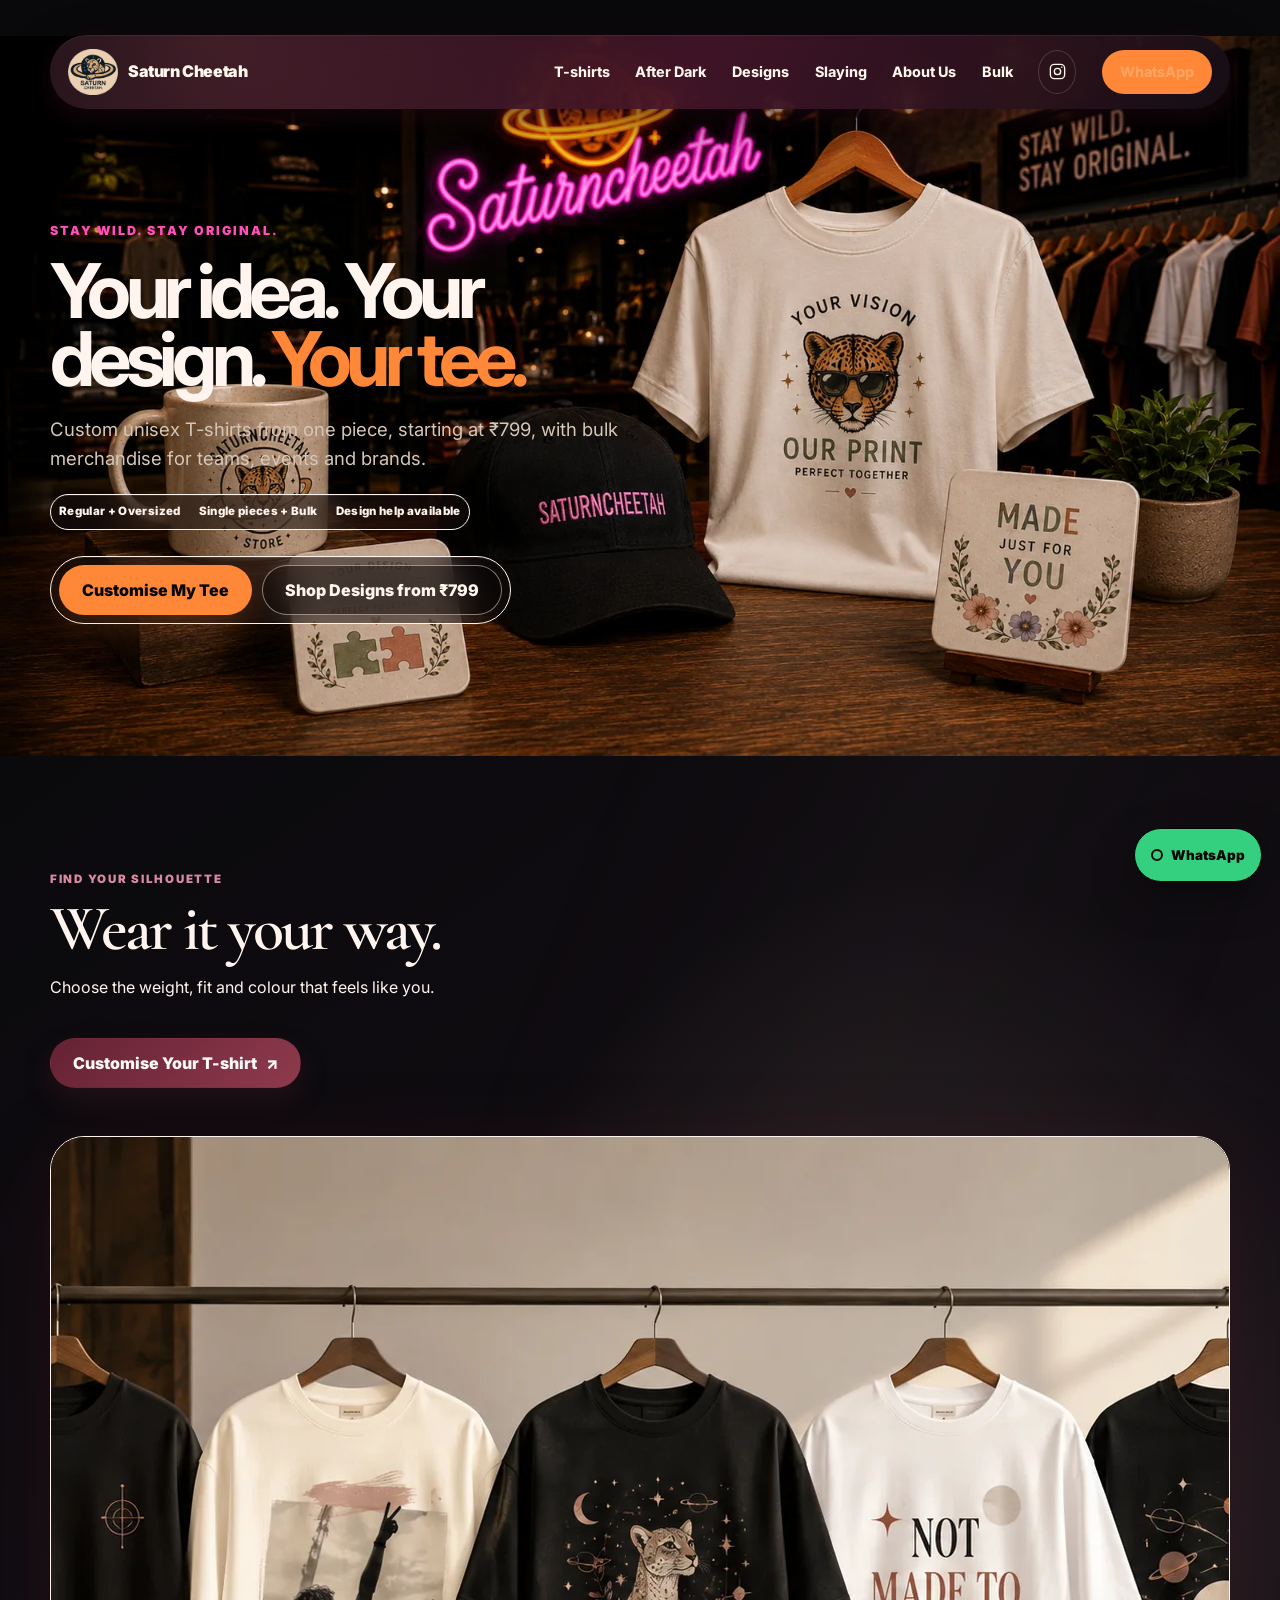
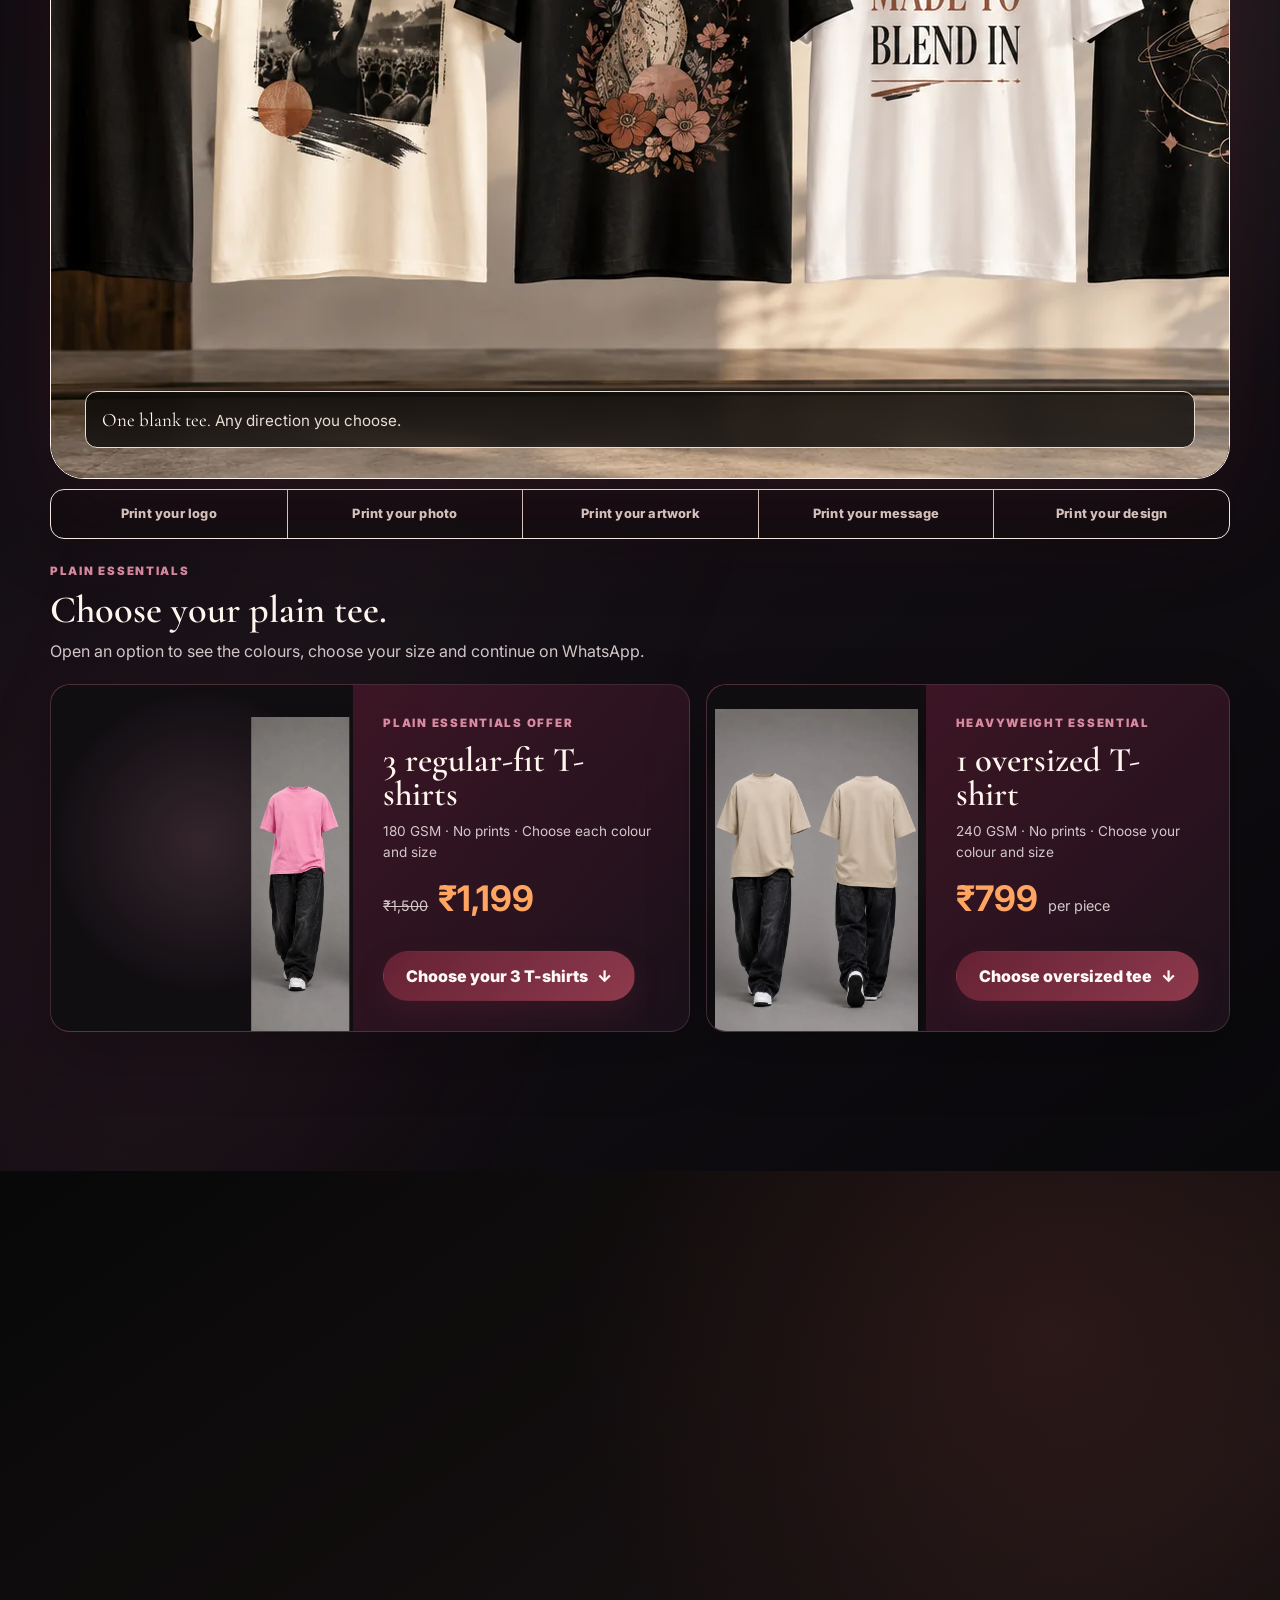
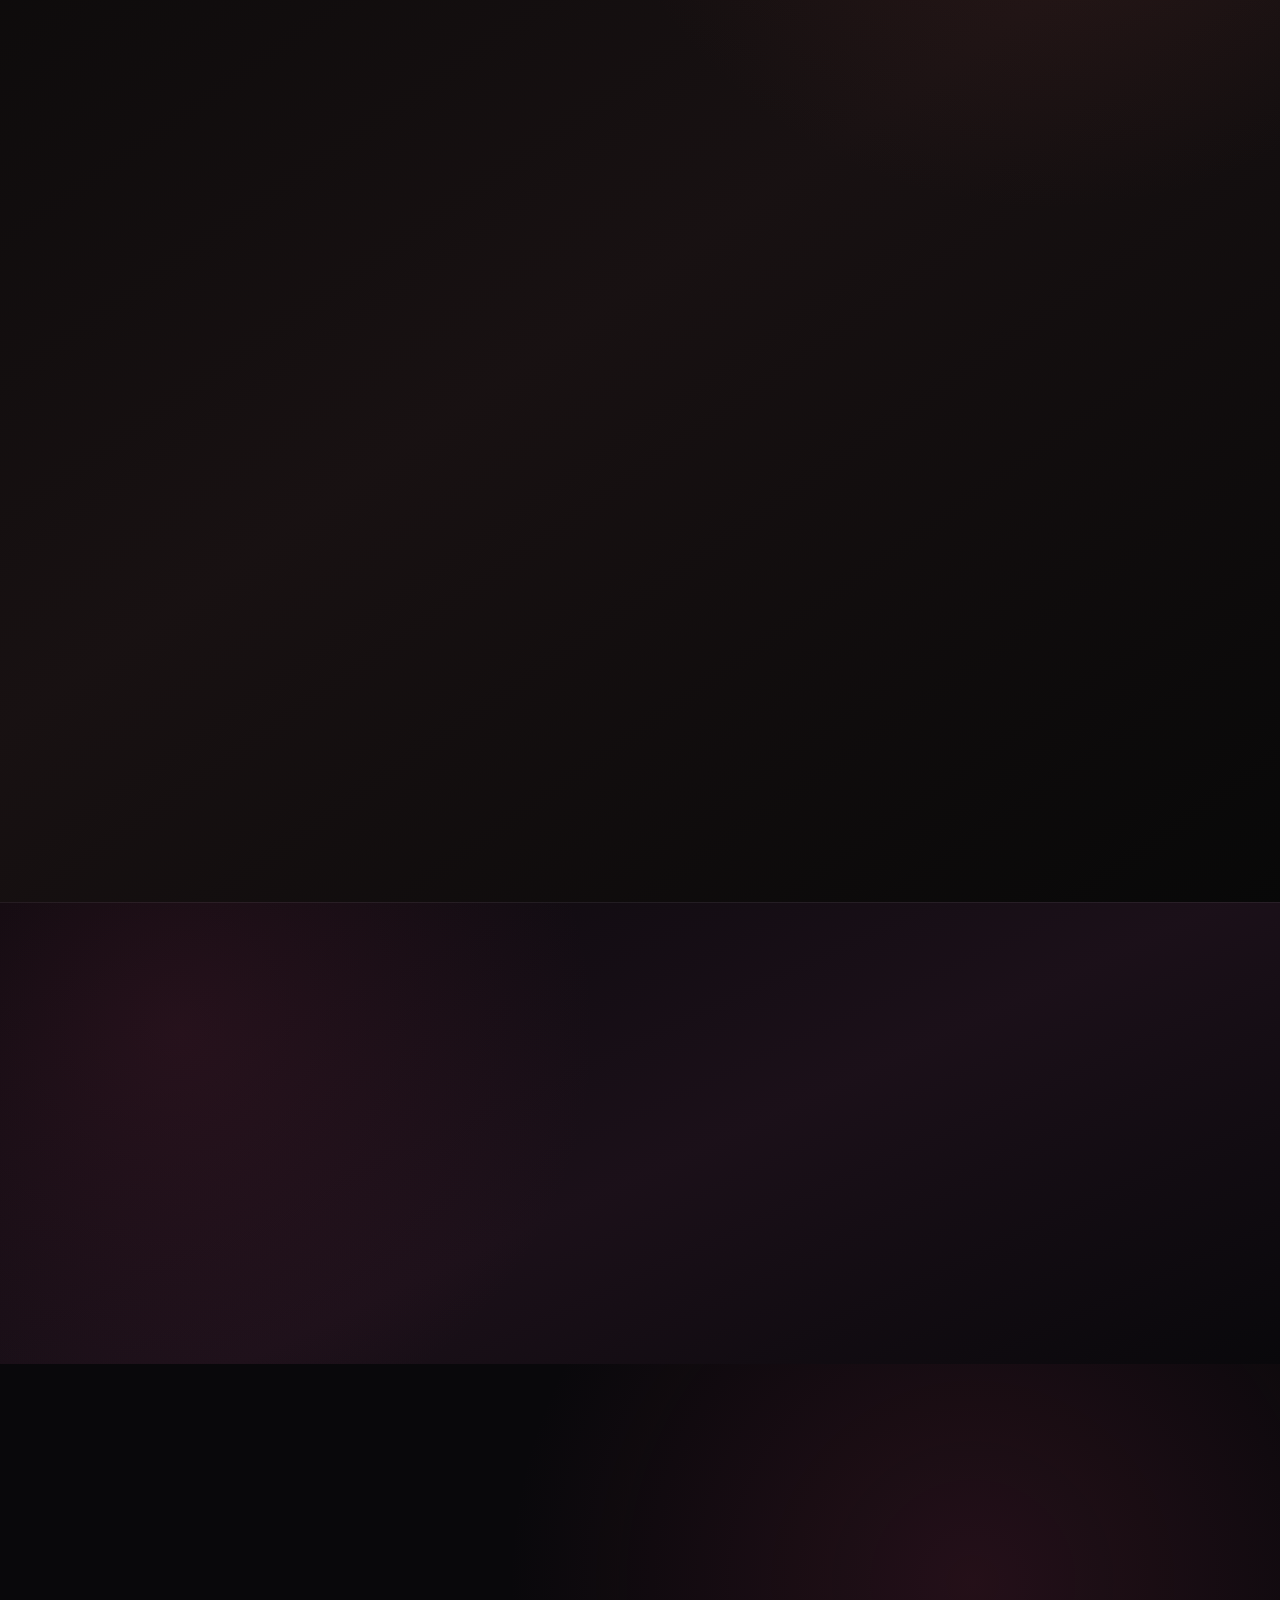
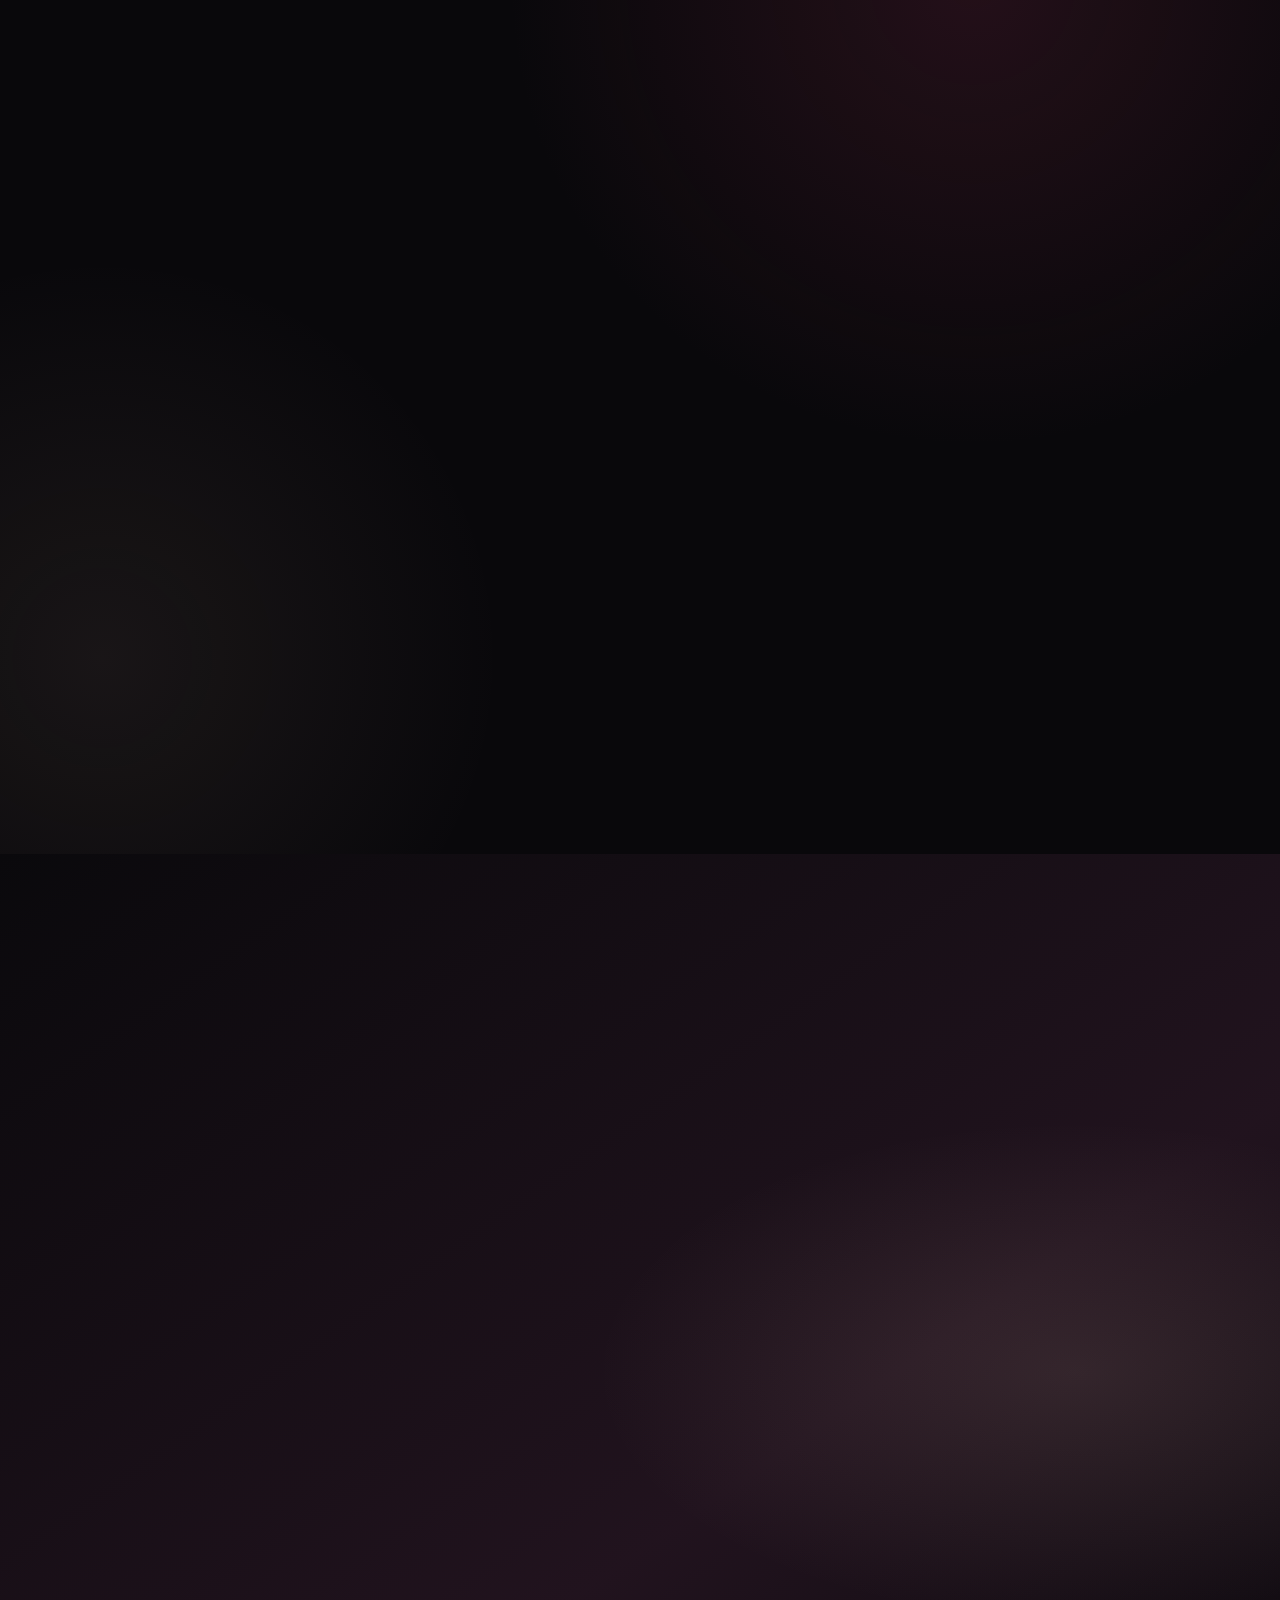
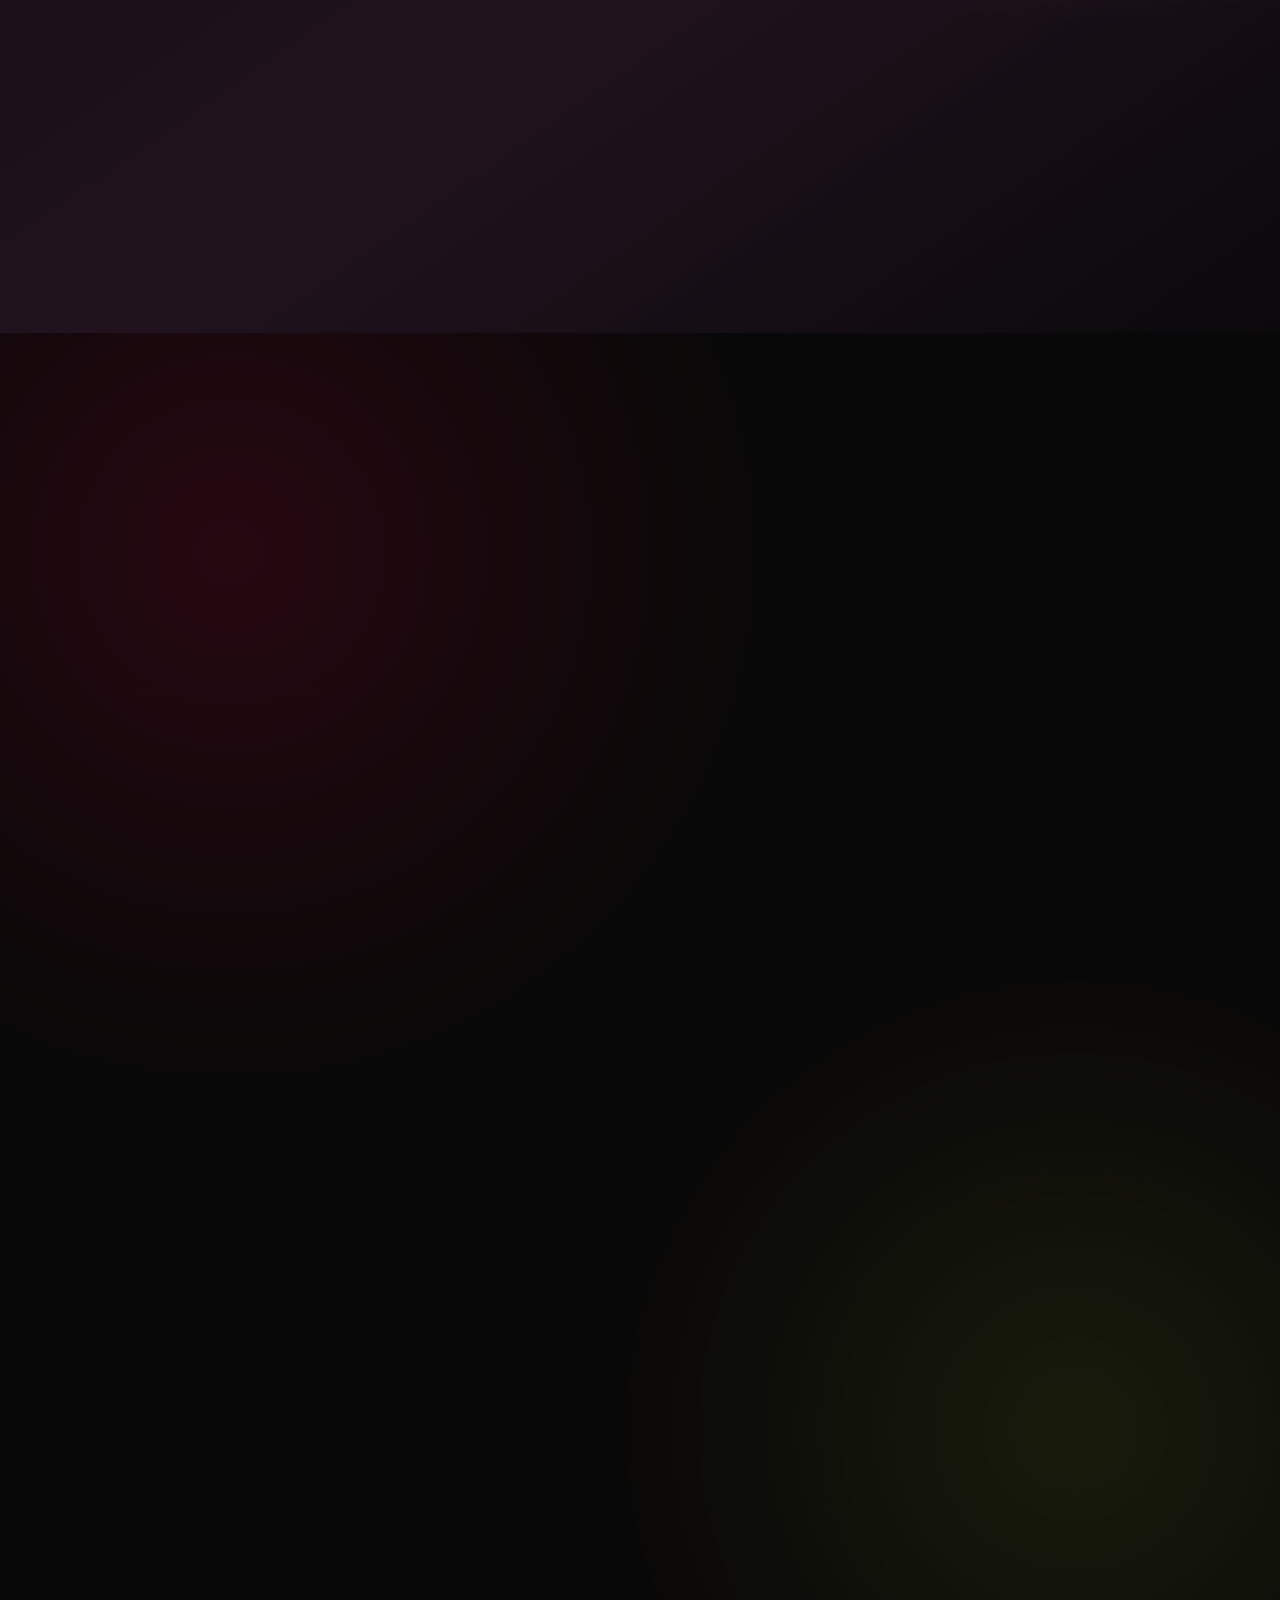
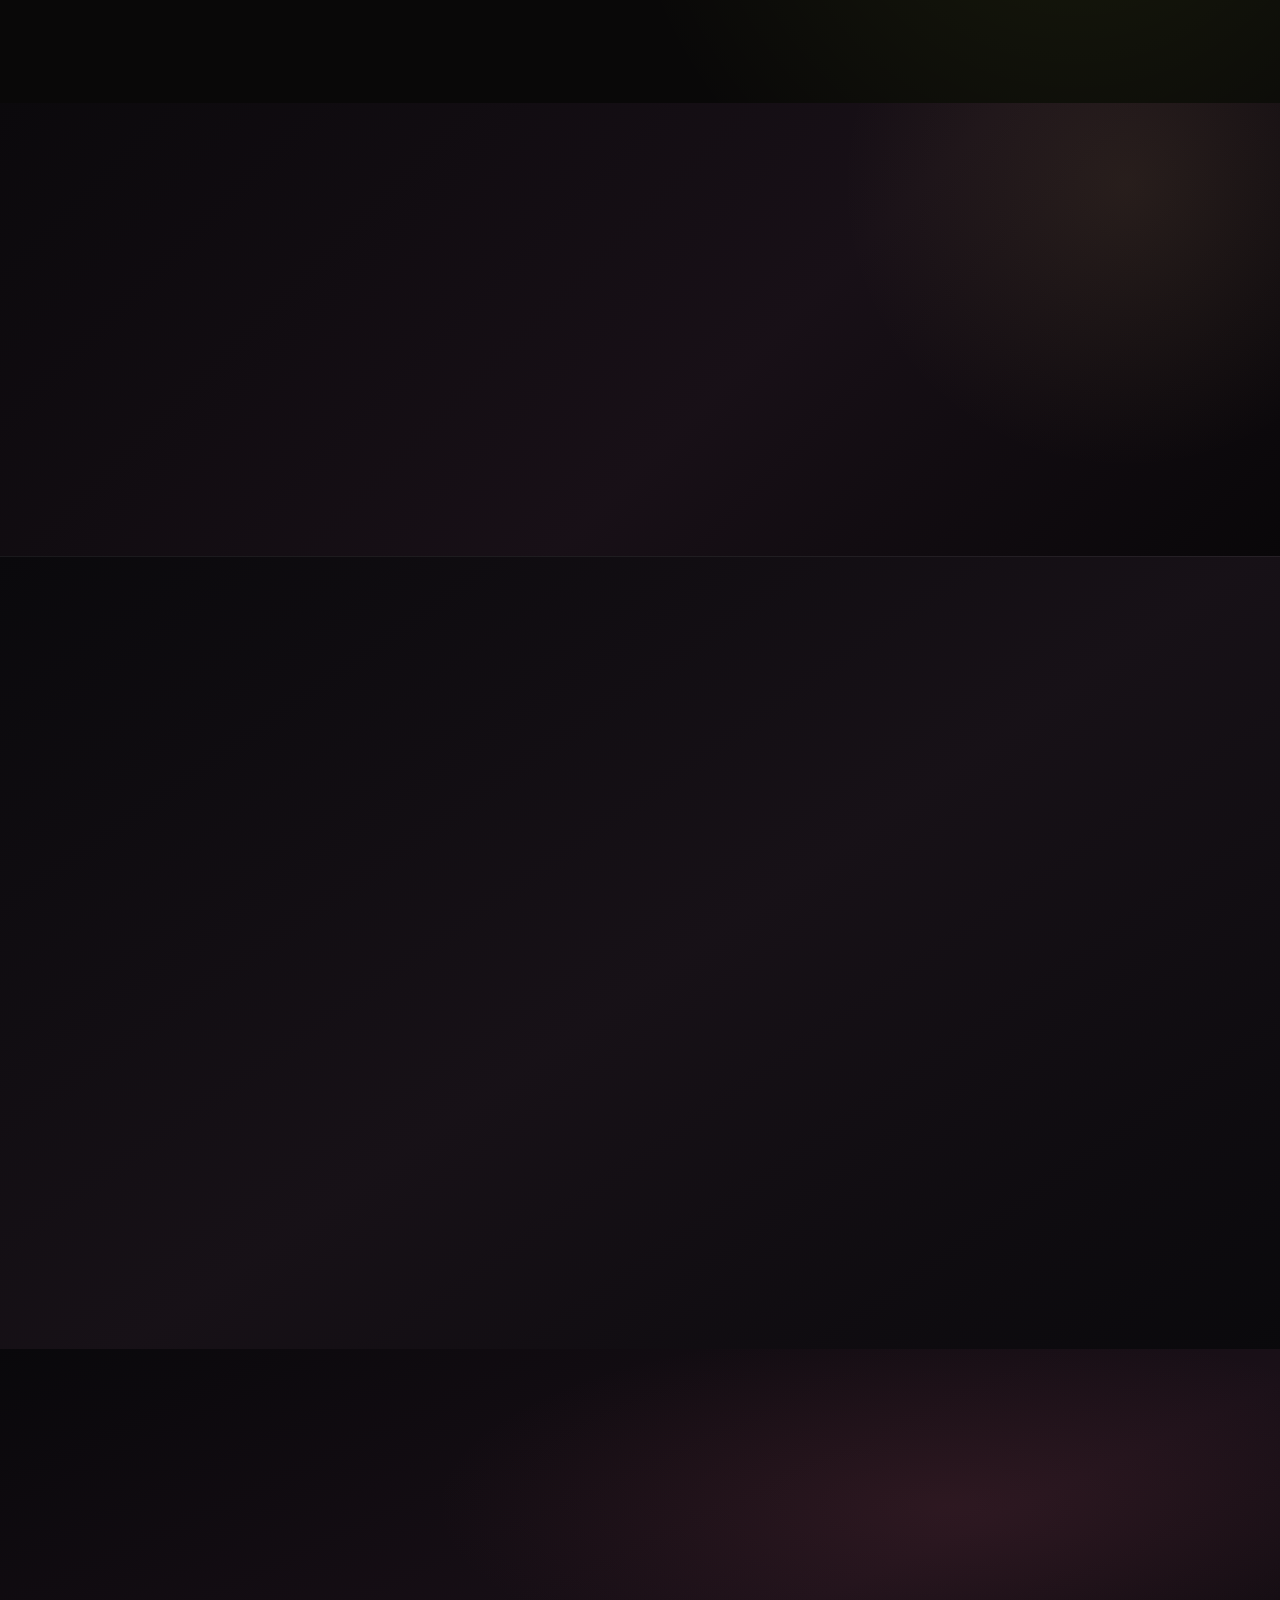
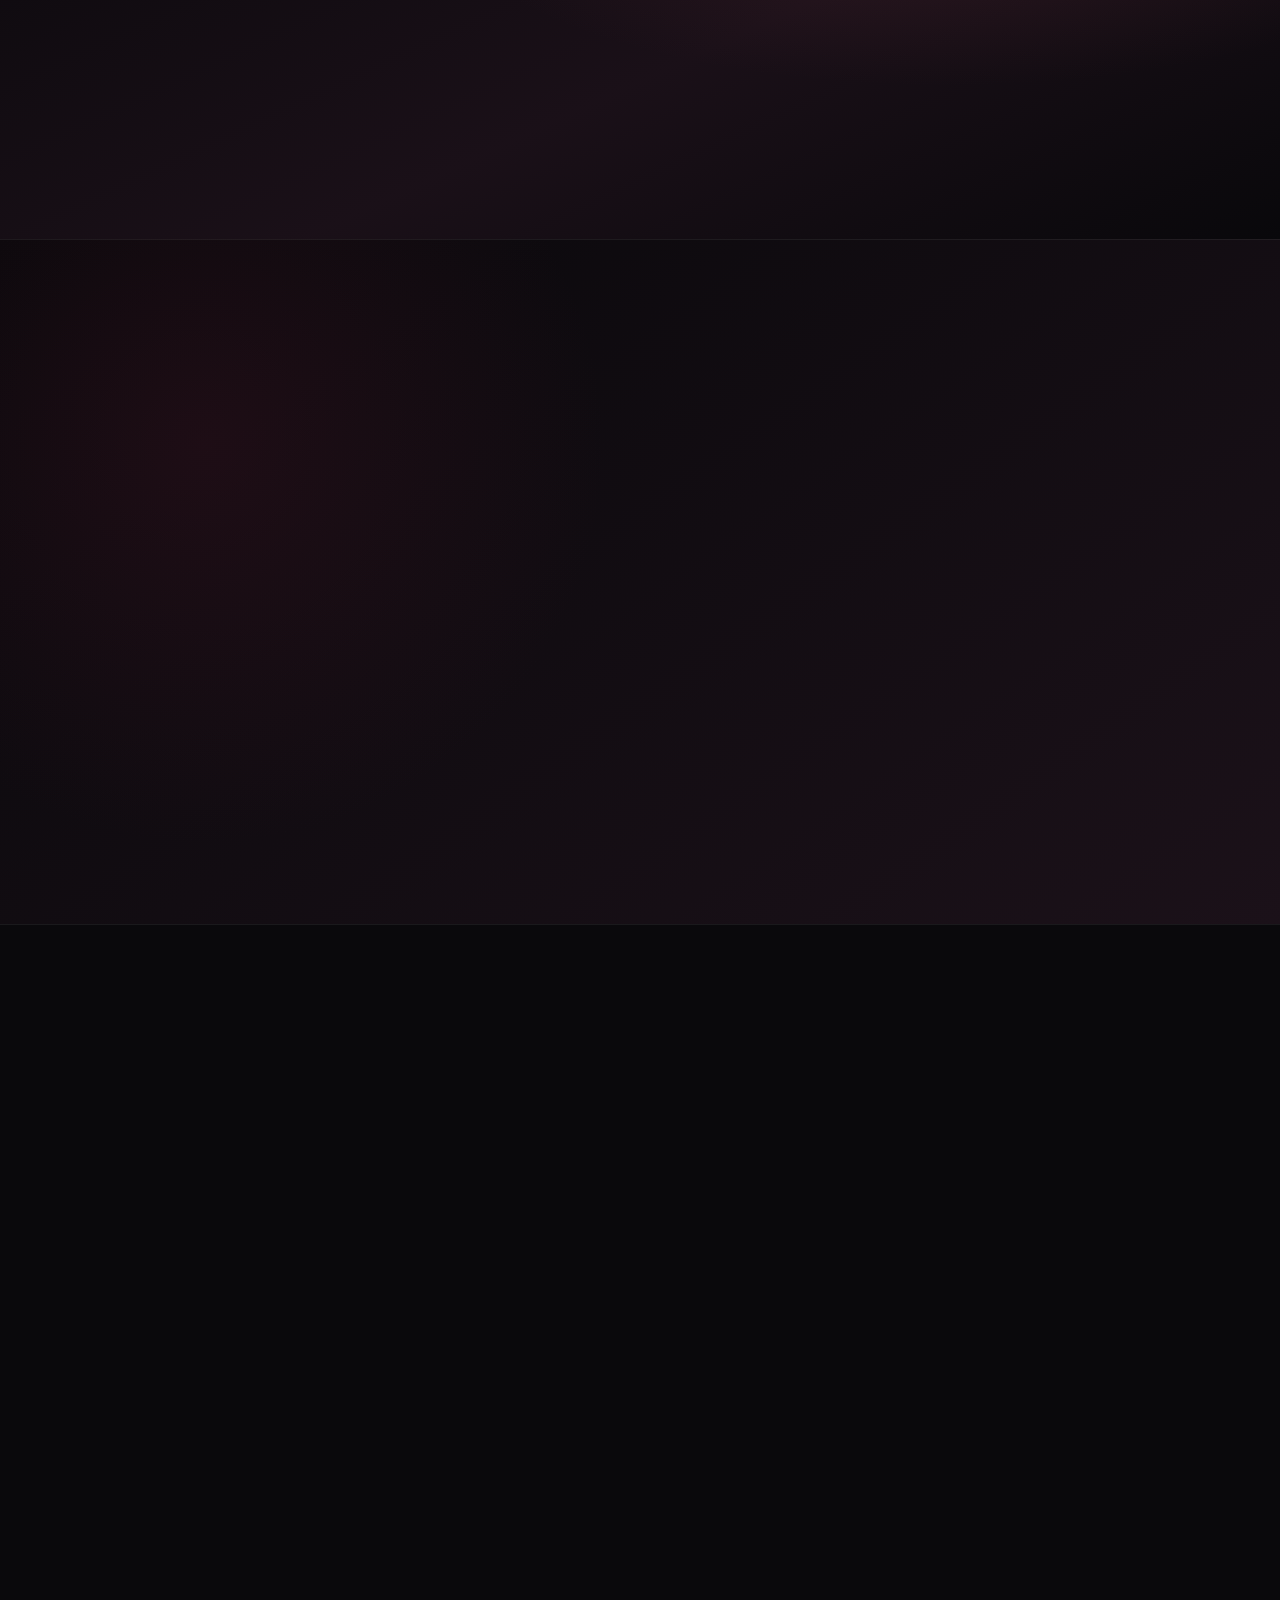
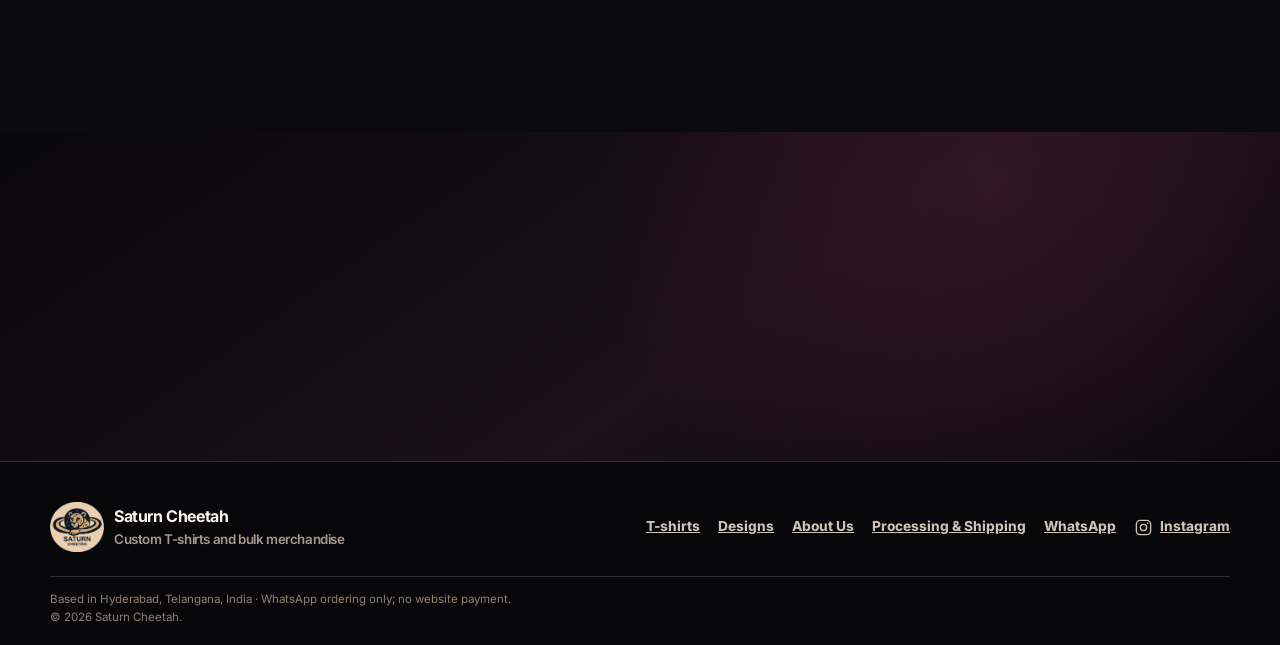
==== commit 0604dc6b: "Upgrade desktop customisation showcase" ====
--- a/index.html
+++ b/index.html
@@ -143,10 +143,17 @@
         <figure class="custom-print-rail">
           <picture>
             <source media="(max-width: 767px)" data-deferred-srcset="assets/images/editorial/wear-it-your-way-mobile.webp" width="1122" height="1402">
-            <img data-deferred-src="assets/images/editorial/custom-print-rail.webp" alt="Regular-fit black and oversized off-white T-shirts presented in the Saturn Cheetah boutique" width="1672" height="941" loading="lazy" decoding="async">
+            <img data-deferred-src="assets/images/editorial/wear-it-your-way-desktop-v2.webp" alt="Five customised T-shirts showing logo, photo, artwork, message and original design possibilities" width="1672" height="941" loading="lazy" decoding="async">
           </picture>
           <figcaption><span>One blank tee.</span> Any direction you choose.</figcaption>
         </figure>
+        <ol class="custom-print-ideas" aria-label="Ways to customise your T-shirt">
+          <li>Print your logo</li>
+          <li>Print your photo</li>
+          <li>Print your artwork</li>
+          <li>Print your message</li>
+          <li>Print your design</li>
+        </ol>
 
         <section class="plain-tee-shop" aria-labelledby="plain-tee-shop-title">
           <div class="plain-tee-shop-heading">
--- a/assets/css/site.min.css
+++ b/assets/css/site.min.css
@@ -1 +1 @@
-:root{--ink:#080706;--ink-raised:#15110f;--ink-warm:#21140e;--cream:#fff7ed;--cream-muted:#d5c7b8;--sand:#e6c59f;--sand-light:#f5e9d9;--surface-main:#0b0b0c;--surface-raised:#151515;--surface-secondary:#191817;--surface-cream:#f3e0c8;--text-light:#fff8ef;--text-muted:#cfc3b5;--text-dark:#17120f;--pink:#ff4fb8;--orange:#ff8738;--orange-light:#ffa562;--whatsapp:#35d07f;--after-dark-oxblood:#3f171b;--after-dark-burgundy:#541d22;--after-dark-silver:#a9a7a2;--line-dark:rgb(255 247 237 / 16%);--line-light:rgb(8 7 6 / 15%);--shadow:0 24px 70px rgb(0 0 0 / 28%);--radius-small:12px;--radius-medium:20px;--radius-large:30px;--content-width:1180px;--header-height:74px;--mobile-header-height:60px;--gutter:clamp(16px, 3vw, 30px);--section-space:clamp(64px, 8vw, 104px);--ease-premium:cubic-bezier(0.22, 1, 0.36, 1);--font-sans:Inter,ui-sans-serif,system-ui,-apple-system,BlinkMacSystemFont,"Segoe UI",sans-serif;--font-editorial:"Bodoni Moda","Bodoni 72",Didot,"Iowan Old Style",Georgia,serif;--font-display:var(--font-editorial)}*,::after,::before{box-sizing:border-box}html{scroll-behavior:smooth;scroll-padding-top:calc(var(--header-height) + 20px)}body{margin:0;color:var(--text-light);background:var(--surface-main);font-family:var(--font-sans);font-synthesis:none;line-height:1.55;text-rendering:optimizeLegibility;-webkit-font-smoothing:antialiased;-webkit-tap-highlight-color:transparent}body.modal-open,body.nav-open{overflow:hidden}html:not(.js-enabled) [data-tab-panel][hidden]{display:block!important}html:not(.js-enabled) .tab-list{display:none}img,video{display:block;max-width:100%}button,input,select,textarea{font:inherit}a,button,summary{touch-action:manipulation}a{color:inherit}h1,h2,h3,p{overflow-wrap:break-word}h1,h2,h3{text-wrap:balance}[hidden]{display:none!important}.container{width:min(calc(100% - (var(--gutter) * 2)),var(--content-width));margin-inline:auto}.section{padding-block:var(--section-space)}.sr-only{position:absolute;width:1px;height:1px;padding:0;margin:-1px;overflow:hidden;clip:rect(0,0,0,0);white-space:nowrap;border:0}.skip-link{position:fixed;top:-80px;left:16px;z-index:1000;padding:11px 16px;border-radius:10px;color:var(--ink);background:var(--orange);font-weight:850}.skip-link:focus{top:14px}:focus-visible{outline:3px solid var(--orange);outline-offset:3px}.site-header{position:sticky;top:0;z-index:100;min-height:var(--header-height);margin-bottom:calc(var(--header-height) * -1);border-bottom:1px solid transparent;color:var(--cream);background:0 0;transition:border-color 360ms var(--ease-premium),background-color 360ms var(--ease-premium),box-shadow 360ms var(--ease-premium)}.site-header.is-menu-open,.site-header.is-scrolled{border-color:var(--line-dark);background:rgb(8 7 6 / 94%);box-shadow:0 12px 38px rgb(0 0 0 / 32%)}@supports (backdrop-filter:blur(16px)){.site-header.is-menu-open,.site-header.is-scrolled{background:rgb(8 7 6 / 80%);backdrop-filter:blur(16px) saturate(125%)}}.nav-shell{position:relative;display:flex;min-height:var(--header-height);align-items:center;justify-content:space-between;gap:24px}.brand,.footer-brand{display:inline-flex;align-items:center;gap:10px;color:var(--cream);font-weight:900;letter-spacing:-.025em;text-decoration:none}.brand img{width:50px;height:50px;object-fit:contain}.primary-nav{display:flex;align-items:center;gap:clamp(16px,2vw,28px)}.primary-nav a{display:inline-flex;min-height:44px;align-items:center;justify-content:center;color:var(--cream);font-size:.9rem;font-weight:750;text-decoration:none}.primary-nav a[aria-current=location]{color:var(--orange-light)}.primary-nav .nav-cta{padding-inline:18px;border-radius:999px;color:var(--ink);background:var(--orange)}.nav-toggle{display:none;width:48px;height:48px;padding:8px 11px;border:0;color:var(--cream);background:0 0;cursor:pointer}.nav-toggle span{display:block;width:25px;height:2px;margin-block:5px;background:currentColor;transition:transform 180ms,opacity 180ms}.nav-toggle[aria-expanded=true] span:first-child{transform:translateY(7px) rotate(45deg)}.nav-toggle[aria-expanded=true] span:nth-child(2){opacity:0}.nav-toggle[aria-expanded=true] span:nth-child(3){transform:translateY(-7px) rotate(-45deg)}.eyebrow{margin:0 0 10px;color:var(--orange);font-size:.72rem;font-weight:900;letter-spacing:.15em;text-transform:uppercase}.section-heading h2{margin:0;font-size:clamp(2.3rem, 5vw, 4.8rem);line-height:.94;letter-spacing:-.06em}.section-heading>p:last-child{margin:16px 0 0;color:var(--cream-muted);font-size:clamp(.98rem, 1.5vw, 1.1rem)}.compact-heading h2{font-size:clamp(2.2rem, 4.2vw, 4rem)}.button{display:inline-flex;min-height:50px;align-items:center;justify-content:center;gap:9px;padding:13px 22px;border:1px solid transparent;border-radius:999px;color:inherit;font-weight:850;line-height:1.15;text-align:center;text-decoration:none;cursor:pointer;transition:transform 180ms,border-color 180ms,background-color 180ms,box-shadow 180ms}.button:active{transform:scale(.98)}.button-primary{color:var(--ink);background:var(--orange);box-shadow:0 14px 34px rgb(255 135 56 / 20%)}.button-secondary{border-color:rgb(255 247 237 / 48%);color:var(--cream);background:rgb(8 7 6 / 38%)}.button-whatsapp{color:var(--ink);background:var(--whatsapp);box-shadow:0 14px 34px rgb(53 208 127 / 18%)}.bulk-tee-section,.faq-section,.reviews-section,.secondary-section{box-shadow:inset 0 1px rgb(169 167 162 / 10%)}.bulk-tee-card,.faq-list details,.review-card,.whatsapp-enquiry-panel{border-color:rgb(169 167 162 / 20%)}:is(a,button,summary):focus-visible{box-shadow:0 0 0 5px rgb(84 29 34 / 22%)}.tertiary-link{display:inline-flex;min-height:44px;align-items:center;gap:8px;color:#7b3212;font-size:.9rem;font-weight:850}.hero{position:relative;isolation:isolate;min-height:clamp(650px,56.25vw,820px);overflow:hidden;background:var(--ink)}.hero::after{position:absolute;z-index:1;inset:0;content:"";background:linear-gradient(90deg,rgb(8 7 6 / 97%) 0,rgb(8 7 6 / 84%) 31%,rgb(8 7 6 / 24%) 60%,transparent 82%),linear-gradient(0deg,rgb(8 7 6 / 36%) 0,transparent 34%);pointer-events:none}.hero-content{display:flex;min-height:inherit;align-items:center;padding-top:calc(var(--header-height) + 44px);padding-bottom:64px}.hero-copy{width:min(52%,620px)}.hero-copy>:not(.hero-picture){position:relative;z-index:2}.hero-brand-line{margin:0 0 16px;color:var(--pink);font-size:.78rem;font-weight:900;letter-spacing:.16em;text-transform:uppercase}.hero h1{margin:0;font-size:clamp(3.4rem, 5.9vw, 6.4rem);line-height:.9;letter-spacing:-.075em}.hero h1 span{color:var(--orange)}.hero-mobile-break{display:none}.hero-lead{max-width:580px;margin:22px 0 0;color:var(--cream-muted);font-size:clamp(1rem, 1.45vw, 1.16rem)}.hero-proof-chips{display:flex;flex-wrap:wrap;gap:8px;margin:22px 0 0;padding:0;list-style:none}.hero-proof-chips li{border:1px solid var(--line-dark);border-radius:999px;font-size:.72rem;font-weight:850;letter-spacing:.03em}.hero-actions{display:flex;flex-wrap:wrap;gap:10px;margin-top:26px}.hero-note{margin:12px 0 0;color:#b9aa9b;font-size:.8rem;font-weight:700}.hero-picture{position:absolute;z-index:0;inset:0}.hero-picture img{width:100%;height:100%;object-fit:cover;object-position:65% center}.hero-intro{opacity:1;transform:none}.js-enabled .hero:not(.is-ready) .hero-intro{opacity:0;transform:translateY(14px)}.js-enabled .hero.is-ready .hero-intro{opacity:1;transform:none;transition:opacity 560ms var(--ease-premium),transform 560ms var(--ease-premium)}.js-enabled .hero.is-ready .hero-intro-1{transition-delay:50ms}.js-enabled .hero.is-ready .hero-intro-2{transition-delay:110ms}.js-enabled .hero.is-ready .hero-intro-3{transition-delay:180ms}.js-enabled .hero.is-ready .hero-intro-4{transition-delay:250ms}.js-enabled .hero.is-ready .hero-intro-5{transition-delay:320ms}.js-enabled .hero-picture img{transform:scale(1.025)}.js-enabled .hero.is-ready .hero-picture img{transform:scale(1);transition:transform 1s var(--ease-premium)}.tee-section{color:var(--ink);background:var(--sand-light)}.tee-selector{overflow:hidden;border:1px solid var(--line-light);border-radius:var(--radius-large);background:#fffaf2;box-shadow:0 24px 70px rgb(70 38 20 / 12%)}.tee-segments{display:grid;grid-template-columns:repeat(2,minmax(0,1fr));gap:8px;max-width:640px;margin:0;padding:16px;border:0}.tee-segments label{position:relative;cursor:pointer}.tee-segments input{position:absolute;opacity:0;pointer-events:none}.tee-segments label>span{display:flex;min-height:64px;align-items:center;justify-content:center;gap:8px;padding:12px;border:1px solid var(--line-light);border-radius:999px;background:#f4e6d5;font-size:.9rem;font-weight:760;text-align:center;transition:background-color 180ms,border-color 180ms,color 180ms}.tee-segments input:checked+span{border-color:var(--ink);color:var(--cream);background:var(--ink)}.tee-segments input:focus-visible+span{outline:3px solid var(--orange);outline-offset:3px}.tee-stage{display:grid;grid-template-columns:minmax(420px,1fr) minmax(0,1fr);grid-template-areas:"visual primary" "visual options" "visual secondary";grid-template-rows:auto auto 1fr;min-height:520px;border-top:1px solid var(--line-light)}.tee-visual{position:relative;display:grid;min-width:0;min-height:0;margin:0;place-items:center;overflow:hidden;padding:24px;grid-area:visual}.tee-visual img{width:min(100%,560px);max-width:100%;height:auto;aspect-ratio:994/1583;object-fit:contain;object-position:center;transition:opacity 180ms ease,transform .7s var(--ease-premium),filter .5s ease}.tee-visual.is-changing img{opacity:0}.tee-visual figcaption{position:absolute;top:16px;left:16px;padding:7px 10px;border-radius:999px;color:var(--cream);background:rgb(8 7 6 / 78%);font-size:.68rem;font-weight:800}.tee-details{display:flex;flex-direction:column;align-items:flex-start;justify-content:center;padding-inline:clamp(30px,5vw,68px)}.tee-details-primary{grid-area:primary;align-self:end;padding-top:clamp(30px,5vw,68px);padding-bottom:10px}.tee-details-secondary{grid-area:secondary;align-self:start;padding-top:10px;padding-bottom:clamp(30px,5vw,68px)}.product-spec{margin:0 0 8px;color:#9a3d15;font-size:.75rem;font-weight:900;letter-spacing:.1em;text-transform:uppercase}.tee-details h3{margin:0;font-size:clamp(2rem, 4vw, 3.7rem);line-height:.98;letter-spacing:-.055em}.tee-summary{max-width:520px;margin:14px 0 0;color:#594b40;font-size:1.02rem}.tee-options{display:grid;grid-area:options;width:100%;align-self:center;gap:14px;margin:0;padding:10px clamp(30px,5vw,68px)}.tee-option-group{min-width:0;margin:0;padding:0;border:0}.tee-option-group legend{margin-bottom:8px;color:#7b3212;font-size:.72rem;font-weight:900;letter-spacing:.08em;text-transform:uppercase}.tee-option-group legend strong{color:var(--ink)}.tee-colour-options,.tee-size-options{display:flex;align-items:center;flex-wrap:wrap;gap:6px}.tee-colour-options button,.tee-size-options button{display:inline-flex;min-height:44px;align-items:center;justify-content:center;gap:7px;padding:7px 10px;border:1px solid #bea991;border-radius:999px;color:var(--ink);background:#fffaf2;font:inherit;font-size:.72rem;font-weight:800;cursor:pointer;transition:border-color 180ms,background-color 180ms,box-shadow 180ms}.tee-colour-indicator{width:15px;height:15px;flex:0 0 auto;border:1px solid #766b60;border-radius:50%;background:var(--swatch-colour);box-shadow:inset 0 0 0 1px rgb(255 255 255 / 32%)}.tee-colour-options button[aria-pressed=true],.tee-size-options button[aria-pressed=true]{border-color:var(--ink);background:#f0dac0;box-shadow:inset 0 0 0 1px var(--ink)}.tee-colour-options button:focus-visible,.tee-size-options button:focus-visible{outline:3px solid var(--orange);outline-offset:2px}.tee-size-options button{min-width:46px;min-height:44px;font-size:.8rem}.tee-size-prompt{margin:8px 0 0;color:#9d2819;font-size:.82rem;font-weight:800}.tee-details dl{display:grid;grid-template-columns:repeat(2,minmax(0,1fr));width:100%;max-width:570px;gap:12px;margin:20px 0}.tee-details dl div{padding:14px;border:1px solid var(--line-light);border-radius:var(--radius-small);background:#f6eadc}.tee-details dt{margin-bottom:4px;font-size:.68rem;font-weight:900;letter-spacing:.1em;text-transform:uppercase}.tee-details dd{margin:0;font-size:.9rem;font-weight:760}.tee-details .tertiary-link{margin-top:12px}.tab-module{overflow:hidden;border:1px solid var(--line-dark);border-radius:var(--radius-large);background:var(--surface-raised);box-shadow:var(--shadow)}.tab-list{display:flex;gap:8px;padding:12px;border-bottom:1px solid var(--line-dark)}.tab-list button{min-height:48px;padding:10px 18px;border:1px solid transparent;border-radius:999px;color:var(--text-muted);background:0 0;font-weight:850;cursor:pointer}.tab-list button[aria-selected=true]{border-color:rgb(255 135 56 / 55%);color:var(--ink);background:var(--orange)}.tab-panel{padding:clamp(20px,4vw,40px)}.panel-intro{display:flex;align-items:end;justify-content:space-between;gap:24px;margin-bottom:20px}.panel-intro p{max-width:650px;margin:0;color:var(--text-muted)}.panel-intro span{color:#a8998b;font-size:.72rem}.design-gallery{display:flex;align-items:flex-start;gap:14px;padding-top:6px;overflow-x:auto;overscroll-behavior-inline:contain;scroll-snap-type:inline mandatory;scrollbar-width:none}.design-gallery::-webkit-scrollbar{display:none}.design-gallery-meta{display:flex;justify-content:flex-end;margin-bottom:10px}.design-gallery-meta p{min-width:68px;margin:0;padding:6px 10px;border:1px solid;border-radius:999px;color:#574b43;background:#fff8ef;font-size:.72rem;font-weight:900;letter-spacing:.08em;text-align:center}.design-card{--editorial-offset:0px;display:flex;flex:0 0 clamp(190px,24vw,240px);align-self:start;min-width:0;flex-direction:column;color:#17120f;scroll-snap-align:start;text-align:left;transform:translateY(var(--editorial-offset));transition:transform 220ms var(--ease-premium),border-color 220ms ease,box-shadow 220ms ease}.design-preview{display:grid;width:100%;aspect-ratio:4/5;place-items:center;overflow:hidden;cursor:zoom-in}.design-preview img{width:100%;height:100%;min-width:0;min-height:0;max-width:100%;max-height:100%;object-fit:cover;object-position:center}.design-card-kicker{margin:0 0 5px;color:#9a3d15;font-size:.62rem;font-weight:900;letter-spacing:.12em;text-transform:uppercase}.design-card-custom-story{border-color:rgb(255 135 56 / 52%)}.design-card[data-tee-tone=black] .design-preview{background:#f8ead8}.design-card[data-tee-tone=white] .design-preview{background:#151515}.design-card-body{display:flex;flex:1;flex-direction:column;border-top:1px solid}.design-card h3{line-height:1.25}.design-card-body a{display:inline-flex;align-items:center;align-self:flex-start;color:#17120f;font-size:.76rem;font-weight:900;text-decoration:underline;text-decoration-color:var(--orange);text-decoration-thickness:2px;text-underline-offset:4px}.design-card:is(:hover,:focus-within,.is-active){border-color:var(--orange);box-shadow:0 18px 34px rgb(23 18 15 / 16%);transform:translateY(calc(var(--editorial-offset) - 5px))}.direction-section .form-submit p,.direction-section .panel-intro p,.direction-section .section-heading>p:last-child{color:#574b43}.direction-section .tab-module{box-shadow:0 24px 60px rgb(23 18 15 / 14%)}.direction-section .tab-list button[aria-selected=true]{color:var(--ink);background:var(--orange)}.direction-section .design-card{border-color:rgb(23 18 15 / 18%);color:#17120f;background:#fff8ef}.direction-section .design-card:is(:hover,:focus-within,.is-active){border-color:var(--orange)}.direction-section .customise-form{border-color:rgb(23 18 15 / 18%);background:#fff8ef}.direction-section .field label,.direction-section .optional-details summary{color:#17120f}.direction-section input,.direction-section select,.direction-section textarea{border-color:rgb(23 18 15 / 18%);color:#17120f;background:#fffaf2}.direction-section input::placeholder,.direction-section textarea::placeholder{color:#71655c}.direction-section .optional-details{border-color:rgb(23 18 15 / 18%);background:#f8ead8}.direction-section .optional-grid{border-color:rgb(23 18 15 / 14%);background:#fff8ef}.customise-form{padding:clamp(18px,3vw,30px);border:1px solid var(--line-dark);border-radius:var(--radius-medium);background:var(--surface-raised)}.form-grid,.optional-grid{display:grid;grid-template-columns:repeat(3,minmax(0,1fr));gap:14px}.field{min-width:0}.field label{display:block;margin-bottom:7px;color:var(--cream);font-size:.78rem;font-weight:850}.field-wide{grid-column:1/-1}input,select,textarea{width:100%;min-height:48px;padding:11px 13px;border:1px solid var(--line-dark);border-radius:var(--radius-small);outline:0;color:var(--text-light);background:var(--surface-secondary)}textarea{min-height:96px;resize:vertical}input:focus,select:focus,textarea:focus{border-color:var(--orange);box-shadow:0 0 0 4px rgb(255 135 56 / 14%)}.optional-details{margin-top:16px;border:1px solid var(--line-dark);border-radius:var(--radius-small)}.optional-details summary{display:flex;min-height:48px;align-items:center;padding:11px 14px;font-weight:850;cursor:pointer}.optional-grid{padding:16px;border-top:1px solid var(--line-dark)}.form-submit{display:flex;align-items:center;justify-content:space-between;gap:20px;margin-top:18px}.form-submit p{max-width:440px;margin:0;color:#a8998b;font-size:.76rem}.after-dark-section{--after-dark-obsidian:#080808;--after-dark-charcoal:#151515;--after-dark-bone:#e4d5c8;position:relative;overflow:hidden;color:var(--after-dark-bone);background:radial-gradient(circle at 10% 18%,rgb(84 29 34 / 34%),transparent 29%),radial-gradient(circle at 92% 84%,rgb(63 23 27 / 30%),transparent 24%),var(--after-dark-obsidian)}.after-dark-section::before{position:absolute;aspect-ratio:1;box-shadow:18px 0 0 -17px rgb(84 29 34 / 72%);content:"";opacity:.62;pointer-events:none}.after-dark-shell{position:relative;z-index:1;grid-template-columns:minmax(0,0.82fr) minmax(0,1.18fr);grid-template-areas:"intro lead" "options options" "support support";align-items:center;gap:clamp(22px,4vw,48px)}.after-dark-intro{grid-area:intro}.after-dark-kicker{color:var(--after-dark-silver);letter-spacing:.16em;text-transform:uppercase}.after-dark-intro h2{max-width:520px;color:var(--after-dark-bone);font-family:var(--font-editorial)}.after-dark-lead{color:var(--after-dark-bone)}.after-dark-feasibility{max-width:560px;color:var(--after-dark-silver)}.after-dark-garments{display:flex;flex-wrap:wrap;gap:8px;margin:20px 0 0;padding:0;list-style:none}.after-dark-garments li{padding:7px 10px;border:1px solid;border-radius:999px;color:var(--after-dark-bone);background:rgb(21 21 21 / 78%);font-size:.7rem;font-weight:760}.after-dark-actions{display:flex;flex-wrap:wrap;gap:10px}.after-dark-actions .button{min-height:48px;width:100%}.after-dark-actions .button-secondary{border-color:rgb(169 167 162 / 42%);color:var(--after-dark-bone);background:rgb(21 21 21 / 72%)}.after-dark-lead-visual{grid-area:lead;margin:0;overflow:hidden;border:1px solid;border-radius:22px;background:var(--after-dark-charcoal);box-shadow:0 24px 70px rgb(0 0 0 / 45%)}.after-dark-lead-visual img,.after-dark-lead-visual picture{display:block;width:100%}.after-dark-lead-visual img{height:auto;object-fit:contain}.after-dark-lead-visual figcaption{padding:10px 13px;border-top:1px solid;color:var(--after-dark-silver);background:var(--after-dark-charcoal);font-size:.68rem}.after-dark-options{display:grid;grid-area:options;grid-template-columns:repeat(4,minmax(0,1fr));gap:10px;outline:0}.after-dark-option{padding:18px;border:1px solid;border-radius:16px;background:rgb(21 21 21 / 86%);transition:transform 180ms var(--ease-premium),border-color 180ms ease,box-shadow 180ms ease}.after-dark-option>span{color:#9e464d;font-family:var(--font-editorial);font-size:.76rem}.after-dark-option h3{margin:10px 0 6px;color:var(--after-dark-bone);font-size:.95rem}.after-dark-option p{margin:0;color:var(--after-dark-silver);font-size:.76rem}.after-dark-options:focus-visible{outline:3px solid var(--orange);outline-offset:5px}.after-dark-supporting{display:grid;grid-area:support;grid-template-columns:repeat(2,minmax(0,1fr));gap:12px}.after-dark-supporting figure{display:grid;grid-template-columns:minmax(120px,0.72fr) minmax(0,1fr);align-items:center;margin:0;overflow:hidden;border:1px solid;border-radius:16px}.after-dark-supporting picture{display:block;height:190px;background:var(--after-dark-obsidian)}.after-dark-supporting figcaption{color:var(--after-dark-bone);font-family:var(--font-editorial)}.after-dark-section{background:radial-gradient(circle at 8% 12%,rgb(135 61 56 / 32%),transparent 28%),radial-gradient(circle at 92% 78%,rgb(84 29 34 / 34%),transparent 30%),linear-gradient(145deg,#080808 0,#171112 52%,#080808 100%)}.after-dark-shell{grid-template-columns:minmax(300px,0.78fr) minmax(0,1.22fr);grid-template-areas:"intro media" "config media";align-items:start;gap:clamp(24px,4vw,46px)}.after-dark-media{display:grid;grid-area:media;min-width:0;gap:12px}.after-dark-lead-visual{grid-area:auto;border-color:rgb(169 167 162 / 46%);background:#241a1b;box-shadow:0 28px 74px rgb(0 0 0 / 52%),0 0 46px rgb(135 61 56 / 16%)}.after-dark-lead-visual img{width:100%;max-height:660px;object-fit:contain;background:#241a1b}.after-dark-lead-visual figcaption{color:#c6bbb1;background:#21191a}.after-dark-supporting{grid-template-columns:repeat(3,minmax(0,1fr));gap:10px;outline:0}.after-dark-supporting figure{display:flex;min-width:0;flex-direction:column;border-color:rgb(169 167 162 / 34%);background:#261c1d}.after-dark-supporting img{object-fit:contain;width:100%;height:156px;padding:6px;object-fit:contain;background:#2a1f20}.after-dark-supporting figcaption{min-height:54px;padding:10px 12px;color:var(--after-dark-bone);font-family:inherit;font-size:.74rem;font-weight:780}.after-dark-supporting:focus-visible{outline:3px solid var(--orange);outline-offset:4px}.after-dark-step{letter-spacing:.12em;text-transform:uppercase}.after-dark-configurator-heading h3{color:var(--after-dark-bone);font-family:var(--font-editorial);line-height:1}.after-dark-choice-group{min-width:0;margin:15px 0 0;padding:0;border:0}.after-dark-choice-group legend,.after-dark-configurator .field label{margin-bottom:7px;color:var(--after-dark-bone);font-size:.72rem;font-weight:850}.after-dark-choice-group legend span{color:var(--after-dark-silver);font-size:.65rem;font-weight:650}.after-dark-choice-grid{display:grid;gap:7px}.after-dark-choice-grid-three{grid-template-columns:repeat(3,minmax(0,1fr))}.after-dark-choice-grid-two,.after-dark-customisation-grid{grid-template-columns:repeat(2,minmax(0,1fr))}.after-dark-size-grid{grid-template-columns:repeat(6,minmax(44px,1fr))}.after-dark-choice-grid label{position:relative;min-width:0;cursor:pointer}.after-dark-choice-grid input{position:absolute;width:1px;height:1px;opacity:0;pointer-events:none}.after-dark-choice-grid label>span{display:flex;min-height:44px;align-items:center;justify-content:center;padding:8px 9px;border:1px solid;border-radius:11px;color:var(--after-dark-bone);background:#2b2223;font-size:.7rem;font-weight:760;line-height:1.2;text-align:center;transition:border-color 160ms,background-color 160ms,box-shadow 160ms}.after-dark-choice-grid input:checked+span{border-color:#c47872;color:#fff8ef;background:#64302f;box-shadow:inset 0 0 0 1px rgb(228 213 200 / 18%)}.after-dark-choice-grid input:focus-visible+span{outline:3px solid var(--orange);outline-offset:2px}.after-dark-form-grid{display:grid;grid-template-columns:minmax(90px,0.65fr) minmax(0,1.35fr);gap:10px;margin-top:15px}.after-dark-configurator input[type=number],.after-dark-configurator select{min-height:46px;border-color:rgb(169 167 162 / 38%);color:var(--after-dark-bone);background:#2b2223}.after-dark-configurator select option{color:var(--after-dark-bone);background:#21191a}.after-dark-field-error{margin:7px 0 0;color:#f3a29b;font-size:.72rem;font-weight:760}.after-dark-summary{border:1px solid;border-radius:12px;background:#181314}.after-dark-summary span{color:#c66b64;font-size:.64rem;font-weight:850;letter-spacing:.1em;text-transform:uppercase}.after-dark-summary p{color:var(--after-dark-bone);font-size:.74rem}.after-dark-actions{display:grid;grid-template-columns:1fr;gap:8px}@media (hover:hover){.tee-visual:hover img{filter:contrast(1.025) saturate(1.04);transform:scale(1.025)}.after-dark-option:hover{border-color:rgb(84 29 34 / 88%);box-shadow:0 12px 34px rgb(84 29 34 / 18%);transform:translateY(-3px)}.after-dark-choice-grid label:hover>span{border-color:#9f5a56;box-shadow:0 0 18px rgb(84 29 34 / 26%)}}.after-dark-shell{display:block}.after-dark-hero{display:grid;grid-template-columns:minmax(280px,0.72fr) minmax(0,1.28fr);align-items:center;gap:clamp(28px,5vw,64px)}.after-dark-tagline{color:#d37b73;font-family:var(--font-editorial)}.after-dark-hero .after-dark-lead{margin-top:14px}.after-dark-hero .after-dark-lead-visual{background:radial-gradient(circle at 50% 38%,rgb(135 61 56 / 28%),transparent 58%),#292b30}.after-dark-hero .after-dark-lead-visual img{height:clamp(480px,52vw,680px);max-height:none;background:0 0}.after-dark-configurator{grid-area:config;min-width:0;box-shadow:0 22px 58px rgb(0 0 0 / 34%);background:linear-gradient(135deg,rgb(84 29 34 / 34%),transparent 32%),#1b1c20}.after-dark-configurator-heading{display:flex;flex-wrap:wrap;align-items:end;justify-content:space-between;gap:8px 24px}.after-dark-configurator-heading>p:last-child{max-width:500px;color:#bbb5ae;font-size:.78rem}.after-dark-detail-grid{display:grid;grid-template-columns:repeat(2,minmax(0,1fr));margin-top:22px}.after-dark-style-card{grid-column:1/-1}.after-dark-detail-card legend{color:var(--after-dark-bone);font-family:var(--font-editorial);font-size:1rem}.after-dark-detail-card legend span{color:#c66b64;font-family:inherit;font-size:.68rem;letter-spacing:.08em}.after-dark-size-choices,.after-dark-status-choices,.after-dark-visual-choices{display:grid;gap:8px}.after-dark-panel-choices,.after-dark-style-choices{grid-template-columns:repeat(3,minmax(0,1fr))}.after-dark-compact-choices{grid-template-columns:repeat(4,minmax(0,1fr))}.after-dark-size-choices{grid-template-columns:repeat(6,minmax(0,1fr))}.after-dark-status-choices{grid-template-columns:repeat(2,minmax(0,1fr))}.after-dark-size-choices label,.after-dark-status-choices label,.after-dark-visual-choices label{position:relative;min-width:0;cursor:pointer}.after-dark-size-choices input,.after-dark-status-choices input,.after-dark-visual-choices input{position:absolute;width:1px;height:1px;opacity:0;pointer-events:none}.after-dark-visual-choices label>span{display:grid;min-height:72px;grid-template-columns:50px minmax(0,1fr);align-items:center;gap:9px;padding:7px;border:1px solid;border-radius:12px;color:var(--after-dark-bone);background:#303137;transition:border-color 160ms,background-color 160ms,box-shadow 160ms}.after-dark-visual-choices b{min-width:0;font-size:.7rem;line-height:1.2}.after-dark-thumb{display:block;width:50px;height:56px;border:1px solid;border-radius:8px;background-color:#3a3b40;background-position:center;background-repeat:no-repeat;background-size:cover}.thumb-style-oversized,.thumb-style-regular,.thumb-style-vest{background-image:url("../images/after-dark-final/saturn-after-dark-lead-720.webp")}.thumb-style-regular{background-position:12% 66%}.thumb-style-oversized{background-position:48% 66%}.thumb-style-vest{background-position:72% 66%}.thumb-hardware-chains,.thumb-hardware-eyelets,.thumb-hardware-pressings,.thumb-hardware-rings{background-image:url("../images/after-dark-final/saturn-after-dark-silver-hardware-720.webp")}.thumb-hardware-rings{background-position:8% center}.thumb-hardware-eyelets{background-position:58% center}.thumb-hardware-chains{background-position:32% center}.thumb-hardware-pressings{background-position:88% center}.thumb-panel-clean,.thumb-panel-mixed,.thumb-panel-net{background-image:url("../images/after-dark-final/saturn-after-dark-black-net-720.webp")}.thumb-panel-net{background-position:48% 66%}.thumb-panel-clean{background-position:12% 62%}.thumb-panel-mixed{background-position:78% 58%}.thumb-finish-acid,.thumb-finish-clean,.thumb-finish-distressed{background-image:url("../images/after-dark-final/saturn-after-dark-full-collection-720.webp")}.thumb-finish-clean{background-position:12% 60%}.thumb-finish-distressed{background-position:72% 58%}.thumb-finish-acid{background-color:#4a2826;background-position:76% 28%}.after-dark-size-choices input:checked+span,.after-dark-status-choices input:checked+span,.after-dark-visual-choices input:checked+span{border-color:#d08a83;color:#fff8ef;background:#63302f;box-shadow:inset 0 0 0 1px rgb(228 213 200 / 20%),0 0 22px rgb(135 61 56 / 16%)}.after-dark-size-choices input:focus-visible+span,.after-dark-status-choices input:focus-visible+span,.after-dark-visual-choices input:focus-visible+span{outline:3px solid var(--orange);outline-offset:2px}.after-dark-size-choices label>span,.after-dark-status-choices label>span{display:flex;min-height:44px;align-items:center;justify-content:center;padding:8px;border:1px solid;border-radius:10px;color:var(--after-dark-bone);background:#303137;font-size:.72rem;font-weight:780;line-height:1.2;text-align:center}.after-dark-detail-note{margin:9px 0 0;color:#bbb5ae;font-size:.67rem}.after-dark-quantity-control{display:grid;grid-template-columns:48px minmax(70px,1fr) 48px;max-width:240px}.after-dark-quantity-control button,.after-dark-quantity-control input{color:var(--after-dark-bone);font-weight:850}.after-dark-followup-grid{display:grid;grid-template-columns:minmax(180px,0.65fr) minmax(0,1.35fr);gap:12px;margin-top:14px}.after-dark-followup-grid fieldset{min-width:0;margin:0;padding:0;border:0}.after-dark-followup-grid .field label,.after-dark-followup-grid legend{margin-bottom:7px;color:var(--after-dark-bone);font-size:.72rem;font-weight:850}.after-dark-followup-grid select{background:#303137}.after-dark-configurator .after-dark-actions{grid-template-columns:repeat(2,minmax(0,1fr))}@media (hover:hover){.after-dark-quantity-control button:hover,.after-dark-size-choices label:hover>span,.after-dark-status-choices label:hover>span,.after-dark-visual-choices label:hover>span{border-color:#c47872;box-shadow:0 0 20px rgb(84 29 34 / 24%)}}.process-section{background:radial-gradient(circle at 12% 88%,rgb(255 135 56 / 9%),transparent 30%),var(--surface-main)}.section-heading-light>p:last-child{color:var(--text-muted)}.story-truth{margin:0;padding:16px clamp(20px,4vw,40px);border-bottom:1px solid var(--line-dark);color:var(--text-muted);background:var(--surface-secondary);font-size:.88rem}html:not(.js-enabled) .story-panel[hidden]{display:none!important}.story-tabs{display:grid;grid-template-columns:repeat(4,minmax(0,1fr))}.story-tabs button{display:flex;min-width:0;flex-direction:column;align-items:flex-start;justify-content:center;gap:2px;border-radius:14px;line-height:1.15}.story-tabs button span{font-size:.7rem}.story-tabs button strong{font-size:.84rem}.story-stage{touch-action:pan-y}.story-panel{display:grid;grid-template-columns:minmax(280px,0.9fr) minmax(0,1.1fr)}.story-media{position:relative;display:grid;min-width:0;min-height:0;place-items:center;overflow:hidden;padding:20px;background:var(--surface-main)}.story-media img,.story-media video{width:100%;object-fit:contain;object-position:center}.story-media video{background:#000}.story-media>span{width:100%;padding:7px 10px;border-top:1px solid var(--line-dark);color:var(--text-muted);background:var(--surface-raised);font-size:.68rem;font-weight:800;text-align:center}.story-copy{display:flex;flex-direction:column;align-items:flex-start;justify-content:center}.story-copy h3{max-width:640px;margin:0;font-size:clamp(2rem, 4vw, 4rem);line-height:.98;letter-spacing:-.055em}.story-copy>p:last-child{max-width:560px;margin:16px 0 0;color:var(--text-muted)}.story-action{display:flex;justify-content:flex-end;padding:0 clamp(20px,4vw,40px) clamp(20px,4vw,40px)}.secondary-section{color:var(--text-dark);background:var(--surface-cream)}.secondary-scroller{display:grid;grid-template-columns:repeat(5,minmax(0,1fr));gap:12px}.secondary-card{min-width:0;overflow:hidden;border:1px solid;border-radius:18px;color:var(--text-light);background:var(--surface-main);box-shadow:0 16px 40px rgb(0 0 0 / 18%)}.secondary-image{display:grid;aspect-ratio:4/5;place-items:center;overflow:hidden;background:var(--surface-raised)}.secondary-image img{width:100%;height:100%;padding:5px;object-fit:contain;object-position:center;transform:none;transition:none}.secondary-copy{padding:14px}.secondary-copy>span{color:var(--orange-light);font-size:.64rem;font-weight:900;letter-spacing:.1em;text-transform:uppercase}.secondary-copy h3{margin:4px 0 10px;font-size:1.15rem}.secondary-copy a{display:inline-flex;min-height:44px;align-items:center;color:var(--text-light);font-size:.78rem;font-weight:850;text-decoration:underline;text-decoration-color:var(--orange);text-underline-offset:4px}.faq-section{background:var(--surface-main)}.faq-layout{display:grid;grid-template-columns:minmax(0,0.72fr) minmax(0,1.28fr);align-items:start;gap:clamp(28px,6vw,80px)}.faq-list{display:grid;gap:10px}.faq-list details{border:1px solid var(--line-dark);border-radius:16px;background:var(--surface-raised)}.faq-list summary{display:flex;min-height:58px;align-items:center;justify-content:space-between;gap:20px;padding:14px 18px;font-weight:850;cursor:pointer;list-style:none}.faq-list summary::-webkit-details-marker{display:none}.faq-list summary::after{content:"+";color:var(--orange);font-size:1.35rem}.faq-list details[open] summary::after{content:"−"}.faq-list details p{margin:0;padding:0 18px 18px;color:var(--text-muted)}.final-cta{color:var(--ink);background:var(--orange)}.final-cta .eyebrow{color:#692306}.final-cta-inner{display:flex;align-items:center;justify-content:space-between;gap:40px}.final-cta h2{max-width:760px;margin:0;font-size:clamp(2.4rem, 5vw, 5rem);line-height:.93;letter-spacing:-.06em}.final-cta p:last-child{margin:14px 0 0;color:#4d210e;font-weight:760}.final-cta .button-whatsapp{flex:0 0 auto}.bulk-tee-section{padding-block:clamp(40px,5vw,68px);background:radial-gradient(circle at 88% 12%,rgb(255 135 56 / 11%),transparent 28%),var(--surface-main)}.bulk-tee-card{overflow:hidden;border:1px solid var(--line-dark);border-radius:var(--radius-large);background:var(--surface-raised);box-shadow:var(--shadow)}.bulk-tee-overview{display:grid;grid-template-columns:minmax(0,1fr) auto;align-items:center;gap:clamp(24px,5vw,64px)}.bulk-tee-overview h2{max-width:780px;margin:0;font-size:clamp(2.15rem, 4.6vw, 4.4rem);line-height:.95;letter-spacing:-.055em}.bulk-tee-overview>div>p:not(.eyebrow,.bulk-range-note){max-width:850px;margin:14px 0 0;color:var(--text-muted)}.bulk-option-chips{display:flex;flex-wrap:wrap;gap:8px;margin:18px 0 0;padding:0;list-style:none}.bulk-option-chips li{padding:7px 11px;border:1px solid;border-radius:999px;color:var(--text-light);background:rgb(255 135 56 / 8%);font-size:.72rem;font-weight:850}.bulk-range-note{margin:12px 0 0;color:var(--orange-light);font-size:.78rem;font-weight:760}.bulk-options-toggle{min-width:190px}.bulk-options-panel{padding:clamp(20px,3vw,30px);border-top:1px solid var(--line-dark);background:var(--surface-secondary)}.bulk-form-grid{display:grid;grid-template-columns:repeat(3,minmax(0,1fr));gap:14px}.bulk-form-submit{display:flex;align-items:center;justify-content:space-between;gap:20px;margin-top:18px}.bulk-form-submit p{max-width:520px;margin:0;color:var(--text-muted);font-size:.76rem}.nav-social{width:38px;min-width:38px;height:38px;display:grid;place-items:center;padding:0!important;border:1px solid rgba(255,255,255,.16);border-radius:50%}.footer-instagram svg,.nav-social svg{width:19px;height:19px;fill:none;stroke:currentColor;stroke-width:1.7}.footer-instagram svg circle:last-child,.nav-social svg circle:last-child{fill:currentColor;stroke:none}.footer-instagram{display:inline-flex;gap:7px;align-items:center}.founder-identity{display:grid;gap:15px}.founder-portrait{position:relative;overflow:hidden;width:min(100%,230px);aspect-ratio:4/5;margin:0;border:1px solid rgba(215,173,105,.34);border-radius:120px 120px 12px 12px;background:#0c090c;box-shadow:0 18px 50px rgba(0,0,0,.36)}.founder-portrait img{width:100%;height:100%;object-fit:cover;object-position:center 30%;filter:saturate(.9) contrast(1.04)}.portrait-section{position:relative;overflow:hidden;color:#f8f1e8;background:radial-gradient(ellipse at 74% 32%,rgb(150 67 82 / 16%),transparent 32rem),linear-gradient(155deg,#09080b,#1a1018 58%,#09080b)}.portrait-teaser{position:relative;display:grid;grid-template-columns:1fr auto;align-items:center;gap:clamp(18px,3vw,38px);overflow:hidden;border:1px solid;border-radius:18px;color:inherit;background:rgb(255 255 255 / 3%);box-shadow:0 32px 90px rgb(0 0 0 / 28%);text-decoration:none;transition:border-color .3s ease,transform .45s var(--ease-premium),box-shadow .45s ease}.portrait-teaser-copy{padding:clamp(24px,3vw,38px)}.portrait-teaser-copy h2{margin:10px 0 18px;color:#fff9f0;font-family:var(--font-display);font-size:clamp(2.2rem, 3.5vw, 3.8rem);font-weight:500;line-height:.9;letter-spacing:-.05em}.portrait-teaser-copy>p:not(.eyebrow){max-width:38ch;margin:0;color:rgb(248 241 232 / 68%);line-height:1.7}.portrait-teaser-action{display:inline-flex;gap:10px;margin-top:22px;color:#f1c4d0;font-size:.76rem;font-weight:700;letter-spacing:.12em;text-transform:uppercase}.portrait-teaser-visual{position:relative;width:clamp(100px,12vw,150px);aspect-ratio:1;margin:0 clamp(20px,3vw,42px) 0 0;overflow:hidden;border:1px solid;border-radius:50%}.portrait-teaser-visual::after{position:absolute;inset:0;background:linear-gradient(90deg,rgb(15 10 14 / 18%),transparent 50%);content:"";pointer-events:none}.portrait-teaser-visual img{width:100%;height:100%;object-fit:cover;transition:transform .8s var(--ease-premium),filter .4s ease}.portrait-teaser-visual figcaption{position:absolute;width:1px;height:1px;overflow:hidden;clip:rect(0 0 0 0)}.portrait-teaser:is(:hover,:focus-visible){border-color:rgb(216 181 165 / 44%);box-shadow:0 38px 100px rgb(0 0 0 / 40%);transform:translateY(-4px)}.portrait-teaser:is(:hover,:focus-visible) img{filter:brightness(1.04);transform:scale(1.025)}@media (max-width:900px){.primary-nav .nav-social{width:46px;height:46px;justify-self:start}.portrait-teaser{grid-template-columns:1fr auto}}@media (max-width:767px){.founder-portrait{width:min(72vw,270px)}.portrait-section{padding-block:48px}.portrait-teaser{border-radius:12px}.portrait-teaser-copy{padding:24px 0 24px 22px}.portrait-teaser-copy h2{font-size:clamp(2.15rem, 11vw, 3rem)}.portrait-teaser-visual{width:72px;margin-right:18px}}.portrait-page{background:#09080b}.portrait-page-hero{position:relative;display:grid;min-height:min(860px,92vh);overflow:hidden;isolation:isolate}.portrait-page-hero-image,.portrait-page-hero-image::after{position:absolute;inset:0}.portrait-page-hero-image{z-index:-1;margin:0}.portrait-page-hero-image::after{background:linear-gradient(90deg,rgb(7 6 8 / 92%) 0,rgb(7 6 8 / 64%) 43%,rgb(7 6 8 / 14%) 75%),linear-gradient(0deg,rgb(7 6 8 / 78%),transparent 46%);content:""}.portrait-page-hero-image img{width:100%;height:100%;object-fit:cover;object-position:center}.portrait-page-hero-copy{align-self:end;padding-block:clamp(150px,20vh,240px) clamp(70px,10vh,110px)}.portrait-page-hero-copy h1{max-width:9ch;margin:12px 0 24px;color:#fff9f0;font-family:var(--font-display);font-size:clamp(4rem, 8vw, 8.6rem);font-weight:500;line-height:.82;letter-spacing:-.06em}.portrait-page-hero-copy>p:not(.eyebrow){max-width:48ch;margin:0 0 30px;color:rgb(248 241 232 / 76%);font-size:clamp(.98rem, 1.4vw, 1.12rem);line-height:1.72}.portrait-story{color:#f8f1e8;background:linear-gradient(180deg,#09080b,#171016)}.portrait-page-heading{display:grid;grid-template-columns:.65fr 1.35fr;align-items:end;gap:30px;margin-bottom:clamp(36px,6vw,72px)}.portrait-finish-copy h2,.portrait-page-heading h2,.portrait-pricing h2{margin:0;color:#fff9f0;font-family:var(--font-display);font-size:clamp(2.7rem, 5vw, 5.5rem);font-weight:500;line-height:.92;letter-spacing:-.05em}.portrait-story-grid{display:grid;grid-template-columns:repeat(2,minmax(0,1fr));gap:clamp(18px,4vw,60px)}.portrait-story-grid figure{margin:0}.portrait-story-grid figure:nth-child(2){margin-top:clamp(60px,9vw,130px)}.portrait-story-grid img{display:block;width:100%;aspect-ratio:4/5;object-fit:cover;border:1px solid;box-shadow:0 36px 90px rgb(0 0 0 / 36%)}.portrait-story-grid figcaption{display:flex;gap:16px;padding-top:16px;color:rgb(248 241 232 / 68%);font-size:.76rem;letter-spacing:.08em;text-transform:uppercase}.portrait-story-grid figcaption span{color:#d88aa1}.portrait-finish{color:#f8f1e8;background:#f0e8df}.portrait-finish-grid{display:grid;grid-template-columns:1.05fr .95fr;align-items:center;gap:clamp(40px,8vw,120px)}.portrait-finish figure{margin:0;padding:clamp(8px,1.2vw,14px);background:#1a1519;box-shadow:0 30px 70px rgb(51 29 38 / 20%);transform:rotate(-1.5deg)}.portrait-finish img{display:block;width:100%}.portrait-finish-copy .eyebrow{color:#8d3c55}.portrait-finish-copy h2{color:#21171d}.portrait-finish-copy>p:not(.eyebrow){max-width:45ch;margin:24px 0;color:#66575f;line-height:1.75}.portrait-finish-copy ul{display:flex;flex-wrap:wrap;gap:9px;margin:0;padding:0;list-style:none}.portrait-finish-copy li{padding:9px 13px;border:1px solid;border-radius:999px;color:#533542;font-size:.69rem;letter-spacing:.07em;text-transform:uppercase}.portrait-pricing{color:#f8f1e8;background:radial-gradient(circle at 83% 22%,rgb(157 65 91 / 18%),transparent 30rem),#100c10}.portrait-pricing-grid{display:grid;grid-template-columns:.75fr 1.15fr;gap:clamp(36px,8vw,120px)}.portrait-pricing header>p:last-child{margin-top:18px;color:rgb(248 241 232 / 58%)}.portrait-size-list{margin:0;padding:0;border:0;border-top:1px solid}.portrait-size-list .visually-hidden{position:absolute;width:1px;height:1px;overflow:hidden;clip:rect(0 0 0 0);clip-path:inset(50%);white-space:nowrap}.portrait-order-form{display:grid;gap:28px}.portrait-size-list label{position:relative;display:grid;grid-template-columns:54px 1fr auto;align-items:center;gap:16px;min-height:78px;padding:10px 8px;border-bottom:1px solid;cursor:pointer;transition:background .25s,padding .25s}.portrait-size-list label:is(:hover,:has(input:checked)){padding-inline:14px;background:rgb(224 135 160 / 8%)}.portrait-size-list input{position:absolute;width:1px;height:1px;opacity:0}.portrait-size-list input:focus-visible+.portrait-size-stage{outline:#ff8a36 solid 2px;outline-offset:4px}.portrait-size-stage{display:flex;width:54px;height:66px;align-items:flex-end;justify-content:center;padding-bottom:3px;border-bottom:1px solid}.portrait-size-icon{display:grid;width:var(--portrait-width);aspect-ratio:var(--portrait-ratio);place-self:center;overflow:hidden;border:2px solid #21191f;outline:solid 1px;background:#21191f;box-shadow:0 5px 12px rgb(0 0 0 / 32%);transition:outline-color .25s,transform .25s}.portrait-size-icon img{width:100%;height:100%;object-fit:cover}.portrait-size-list input:checked+.portrait-size-stage .portrait-size-icon{outline:#ff8a36 solid 2px;transform:scale(1.06)}.portrait-size-measure{color:#fff9f0;font-family:var(--font-display);font-size:clamp(1.45rem, 2.4vw, 2.15rem)}.portrait-size-measure small{color:rgb(248 241 232 / 48%);font-family:var(--font-body);font-size:.58rem;font-weight:600;letter-spacing:.08em;text-transform:uppercase}.portrait-size-list strong{color:#f1c4d0;font-size:1rem}.portrait-pricing-action{display:flex;align-items:center;justify-content:space-between;gap:24px}.portrait-pricing-action p{max-width:34ch;margin:0;color:rgb(248 241 232 / 64%);line-height:1.65}@media (max-width:800px){.portrait-page-hero{min-height:780px}.portrait-page-hero-image::after{background:linear-gradient(0deg,rgb(7 6 8 / 94%) 4%,rgb(7 6 8 / 58%) 54%,rgb(7 6 8 / 12%))}.portrait-page-hero-image img{object-position:58% center}.portrait-finish-grid,.portrait-page-heading,.portrait-pricing-grid{grid-template-columns:1fr}.portrait-pricing-action{grid-column:auto}}@media (max-width:600px){.portrait-page-hero-copy h1{font-size:clamp(3.3rem, 17vw, 5rem)}.portrait-page-hero{display:flex;flex-direction:column;min-height:0;padding-top:72px}.portrait-page-hero-image{position:relative;inset:auto;z-index:auto;flex:none;width:calc(100% - 36px);margin:18px auto 0;overflow:hidden;border:1px solid;border-radius:4px}.portrait-page-hero-image::after{background:linear-gradient(0deg,rgb(7 6 8 / 36%),transparent 48%)}.portrait-page-hero-image img{height:auto;aspect-ratio:3/2;object-fit:contain}.portrait-page-hero-copy{padding-block:34px 54px}.portrait-story-grid{grid-template-columns:repeat(2,minmax(0,1fr));justify-items:center;gap:12px}.portrait-story-grid figure:nth-child(2){margin-top:24px}.portrait-story-grid img{width:min(42vw,150px);height:auto;aspect-ratio:4/5;object-fit:contain}.portrait-story-grid figcaption{gap:5px;font-size:.58rem;letter-spacing:.03em}.portrait-finish figure{width:min(72vw,260px);margin-inline:auto;transform:none}.portrait-finish img{height:auto;aspect-ratio:1;object-fit:contain}.portrait-pricing-action{align-items:stretch;flex-direction:column}.portrait-size-list label{grid-template-columns:38px minmax(0,1fr) auto;gap:9px;min-height:66px;padding-inline:4px}.portrait-size-list label:is(:hover,:has(input:checked)){padding-inline:7px}.portrait-size-icon{width:calc(var(--portrait-width) * .72)}.portrait-size-stage{width:38px;height:48px}.portrait-size-measure{font-size:1.12rem}.portrait-size-measure small{font-size:.48rem}.portrait-size-list strong{font-size:.82rem}}.reviews-section{padding-block:clamp(48px,7vw,88px);background:radial-gradient(circle at 10% 90%,rgb(255 135 56 / 7%),transparent 30%),var(--surface-secondary)}.reviews-shell{min-width:0}.reviews-toolbar{display:flex;min-height:46px;align-items:center;justify-content:space-between;gap:20px;margin-bottom:10px}.review-position{margin:0;color:var(--text-muted);font-size:.78rem;font-weight:850}.review-nav-buttons{display:flex;gap:8px}.review-nav-buttons button{display:grid;width:46px;min-height:46px;place-items:center;border:1px solid var(--line-dark);border-radius:50%;color:var(--text-light);background:var(--surface-raised);font-weight:900;cursor:pointer}.review-nav-buttons button:disabled{cursor:default;opacity:.38}.reviews-scroller{display:flex;align-items:stretch;gap:16px;max-width:100%;padding:4px 2px 12px;overflow-x:auto;overflow-y:hidden;overscroll-behavior-inline:contain;scroll-snap-type:inline mandatory;scrollbar-width:none}.reviews-scroller::-webkit-scrollbar{display:none}.review-card{display:flex;min-width:0;flex:0 0 calc((100% - 32px)/ 3);flex-direction:column;border:1px solid var(--line-dark);border-radius:20px;color:var(--text-light);background:linear-gradient(145deg,rgb(255 135 56 / 8%),transparent 48%),var(--surface-raised);box-shadow:0 18px 45px rgb(0 0 0 / 18%);scroll-snap-align:start}.review-card header{display:flex;align-items:center;gap:12px}.review-avatar{display:grid;width:44px;height:44px;flex:0 0 44px;place-items:center;border:1px solid;border-radius:50%;color:var(--ink);background:var(--orange);font-size:.72rem;font-weight:950}.review-card h3{margin:0;font-size:1rem;letter-spacing:-.02em}.review-rating{margin:2px 0 0;color:var(--orange-light);font-size:.88rem;letter-spacing:.08em}.review-card blockquote{flex:1;margin:20px 0;color:var(--text-light);font-size:clamp(.92rem, 1.4vw, 1.04rem);line-height:1.55}.review-source{margin:0;color:var(--text-muted);font-size:.7rem;font-weight:850;letter-spacing:.08em;text-transform:uppercase}.reviews-google-link{display:inline-flex;min-height:44px;align-items:center;margin-top:10px;color:var(--text-light);font-size:.84rem;font-weight:850;text-decoration:underline;text-decoration-color:var(--orange);text-underline-offset:5px}.site-footer{padding:38px 0 18px;border-top:1px solid var(--line-dark);background:var(--surface-main)}.footer-main{display:flex;align-items:center;justify-content:space-between;gap:32px}.footer-brand img{width:54px;height:54px;object-fit:contain}.footer-brand span{display:grid}.footer-brand small{color:#a8998b;font-weight:600}.footer-links{display:flex;flex-wrap:wrap;gap:18px}.footer-links a{display:inline-flex;min-height:44px;align-items:center;color:var(--text-muted);font-size:.86rem;font-weight:750}.footer-bottom{margin-top:22px;padding-top:14px;border-top:1px solid var(--line-dark);color:#8f8276;font-size:.72rem}.footer-bottom p{margin:0}.policy-hero{padding-top:clamp(9rem,16vw,13rem);padding-bottom:clamp(3.5rem,7vw,6rem);background:radial-gradient(circle at 82% 18%,rgba(132,38,69,.3),transparent 34%),linear-gradient(145deg,#09080a,#1a1018 68%,#09080a)}.policy-shell{max-width:72rem}.policy-shell h1{max-width:13ch;margin:.75rem 0 1.25rem;font-family:var(--font-display);font-size:clamp(3.4rem,8vw,7.2rem);font-weight:500;line-height:.88;letter-spacing:-.055em}.policy-intro{max-width:45rem;margin:0;color:var(--text-muted);font-size:clamp(1rem,2vw,1.25rem);line-height:1.65}.policy-highlights{display:grid;grid-template-columns:repeat(3,1fr);gap:1rem;margin-top:3rem}.policy-highlights span{display:grid;gap:.45rem;min-height:8rem;padding:1.35rem;border:1px solid rgba(255,255,255,.14);border-radius:1.25rem;background:rgba(255,255,255,.045);color:var(--text-muted);font-size:.86rem;line-height:1.45}.policy-highlights b{color:var(--text);font-family:var(--font-display);font-size:1.5rem;font-weight:600}.policy-content{background:#0b090a}.policy-grid{display:grid;grid-template-columns:repeat(2,minmax(0,1fr));gap:1rem}.policy-grid article{padding:clamp(1.5rem,4vw,2.5rem);border:1px solid rgba(255,255,255,.12);border-radius:1.5rem;background:linear-gradient(145deg,rgba(86,27,48,.32),rgba(255,255,255,.025))}.policy-grid h2{margin:.7rem 0 1.2rem;font-family:var(--font-display);font-size:clamp(1.8rem,3vw,2.7rem);font-weight:500;line-height:1}.policy-grid article>p:not(.eyebrow){margin:.8rem 0 0;color:var(--text-muted);line-height:1.7}.policy-grid strong{color:var(--text)}.policy-note{display:grid;grid-template-columns:1fr 2fr auto;gap:1.5rem;align-items:center;margin-top:1rem;padding:1.5rem 1.75rem;border-radius:1.35rem;background:#4a172c}.policy-note strong{font-family:var(--font-display);font-size:1.5rem}.policy-note p{margin:0;color:#dccbd1;font-size:.9rem;line-height:1.55}.policy-note .button{white-space:nowrap}@media(max-width:760px){.policy-grid,.policy-highlights{grid-template-columns:1fr}.policy-highlights{gap:.7rem;margin-top:2rem}.policy-highlights span{min-height:auto}.policy-note{grid-template-columns:1fr;align-items:start}.policy-note .button{width:100%}.policy-shell h1{font-size:clamp(3.15rem,15vw,5.4rem)}}.whatsapp-widget{position:fixed;right:max(18px,env(safe-area-inset-right));bottom:max(18px,env(safe-area-inset-bottom));z-index:90;opacity:0;visibility:hidden;pointer-events:none;transition:opacity 180ms,visibility 180ms}.whatsapp-widget.is-visible{opacity:1;visibility:visible;pointer-events:auto}.floating-whatsapp{display:inline-flex;min-width:54px;min-height:54px;align-items:center;justify-content:center;gap:8px;margin-left:auto;padding:11px 16px;border:1px solid;border-radius:999px;color:var(--ink);background:var(--whatsapp);box-shadow:0 16px 42px rgb(0 0 0 / 38%);font-size:.84rem;font-weight:900;cursor:pointer}.whatsapp-dot{width:12px;height:12px;border:2px solid var(--ink);border-radius:50%}.whatsapp-enquiry-panel{width:min(340px,calc(100vw - 32px));max-height:min(560px,calc(100dvh - 100px - env(safe-area-inset-bottom)));margin-bottom:12px;overflow-y:auto;overscroll-behavior:contain;border:1px solid;border-radius:22px;color:var(--text-light);background:rgb(21 21 21 / 98%);box-shadow:0 24px 70px rgb(0 0 0 / 52%)}.whatsapp-enquiry-panel[hidden]{display:none}.whatsapp-enquiry-header{display:flex;align-items:flex-start;justify-content:space-between;gap:14px;padding:18px 16px 14px;border-bottom:1px solid var(--line-dark)}.whatsapp-enquiry-header .eyebrow{margin-bottom:6px}.whatsapp-enquiry-header h2{margin:0;font-size:1.14rem;line-height:1.25;letter-spacing:-.025em}.whatsapp-enquiry-close{width:44px;min-width:44px;height:44px;padding:0;border:1px solid var(--line-dark);border-radius:50%;color:var(--cream);background:var(--ink-raised);font-size:1.45rem;line-height:1;cursor:pointer}.whatsapp-enquiry-options{display:grid;gap:8px;padding:12px}.whatsapp-enquiry-options a{display:flex;min-height:48px;align-items:center;justify-content:space-between;gap:14px;padding:11px 12px;border:1px solid var(--line-dark);border-radius:13px;color:var(--cream);background:rgb(255 247 237 / 4%);font-size:.82rem;font-weight:780;line-height:1.3;text-decoration:none}.whatsapp-enquiry-options a span:last-child{flex:0 0 auto;color:var(--whatsapp);font-size:1rem}@media (hover:hover){.whatsapp-enquiry-options a:hover{border-color:rgb(255 135 56 / 52%);background:rgb(255 135 56 / 9%)}}.floating-whatsapp:focus-visible,.whatsapp-enquiry-close:focus-visible,.whatsapp-enquiry-options a:focus-visible{outline:3px solid var(--orange-light);outline-offset:3px}.design-modal{width:min(calc(100% - 32px),760px);max-height:calc(100dvh - 32px);padding:0;overflow:hidden;border:1px solid var(--line-dark);border-radius:24px;color:var(--text-light);background:var(--surface-raised);box-shadow:0 32px 100px rgb(0 0 0 / 70%)}.design-modal::backdrop{background:rgb(0 0 0 / 82%);backdrop-filter:blur(8px)}.modal-shell{max-height:calc(100dvh - 32px);overflow:auto;padding:18px}.modal-header{display:flex;align-items:start;justify-content:space-between;gap:20px}.modal-header h2{margin:0;font-size:clamp(1.7rem, 4vw, 2.8rem)}.modal-close{width:48px;height:48px;border:1px solid var(--line-dark);border-radius:50%;color:var(--text-light);background:var(--surface-secondary);font-size:1.6rem;cursor:pointer}.design-modal figure{display:grid;margin:16px 0;place-items:center}.design-modal figure img{width:100%;height:min(62dvh,620px);object-fit:contain;background:var(--surface-main)}.design-modal figcaption{width:100%;padding-top:10px;color:var(--text-muted);font-size:.86rem}.modal-view-options{display:flex;width:fit-content;gap:6px;margin:0 auto 14px;padding:5px;border:1px solid var(--line-dark);border-radius:999px;background:rgb(255 247 237 / 5%)}.modal-view-options button{min-height:42px;padding:8px 15px;border:0;border-radius:999px;color:var(--text-muted);background:0 0;font-size:.78rem;font-weight:850;cursor:pointer}.modal-view-options button[aria-pressed=true]{color:var(--ink);background:var(--orange)}.modal-controls{display:grid;grid-template-columns:1fr auto 1fr;align-items:center;gap:12px}.modal-controls button{min-height:46px;padding:10px 14px;border:1px solid var(--line-dark);border-radius:999px;color:var(--text-light);background:var(--surface-secondary);font-weight:800;cursor:pointer}.modal-controls button:last-child{justify-self:end}.modal-controls span{color:var(--text-muted);font-size:.8rem}.reveal-item{opacity:1;transform:none}.motion-enabled .reveal-item:not(.is-visible){opacity:0;transform:translateY(14px)}.motion-enabled .reveal-item.is-visible{opacity:1;transform:none;transition:opacity 560ms var(--ease-premium),transform 560ms var(--ease-premium)}@supports (content-visibility:auto){main>.section{content-visibility:auto;contain-intrinsic-size:auto 720px}}@media (hover:hover){.footer-links a:hover,.primary-nav a:not(.nav-cta):hover{color:var(--orange-light)}.button:hover{transform:translateY(-2px)}.button-primary:hover{background:var(--orange-light)}.button-secondary:hover{border-color:var(--cream);background:rgb(255 247 237 / 9%)}.button-whatsapp:hover{background:#57dd96}}@media (max-width:1024px){.process-panel,.story-panel,.tee-stage{grid-template-columns:minmax(240px,0.9fr) minmax(0,1.1fr)}.bulk-form-grid{grid-template-columns:repeat(2,minmax(0,1fr))}}@media (min-width:1200px){.design-gallery{display:grid;grid-template-columns:repeat(6,minmax(0,1fr));justify-content:space-between;overflow:visible;padding-bottom:14px}.design-card{width:auto}.design-card:nth-child(2n){--editorial-offset:14px}}@media (max-width:900px){:root{--header-height:var(--mobile-header-height)}html{scroll-padding-top:calc(var(--mobile-header-height) + 16px)}.site-header{min-height:var(--mobile-header-height);margin-bottom:calc(var(--mobile-header-height) * -1)}.after-dark-shell{grid-template-columns:1fr;grid-template-areas:"intro" "media" "config"}.after-dark-intro{max-width:720px}.after-dark-hero{grid-template-columns:1fr;gap:24px}.after-dark-hero .after-dark-intro{max-width:680px}.after-dark-hero .after-dark-lead-visual img{height:auto}.after-dark-detail-grid{grid-template-columns:1fr}.after-dark-style-card{grid-column:auto}.nav-shell{min-height:var(--mobile-header-height)}.brand img{width:46px;height:46px}.brand span{font-size:.9rem}.js-enabled .nav-toggle{z-index:2;display:block}.primary-nav{flex-wrap:wrap;justify-content:flex-end}.js-enabled .primary-nav{position:absolute;top:calc(var(--mobile-header-height) + 4px);right:0;left:0;display:none;flex-direction:column;align-items:stretch;gap:0;padding:12px;border:1px solid var(--line-dark);border-radius:18px;background:rgb(11 11 12 / 98%);box-shadow:var(--shadow)}.js-enabled .primary-nav.is-open{display:flex}.js-enabled .primary-nav a{min-height:50px;padding:12px 14px}.js-enabled .primary-nav .nav-cta{margin-top:6px}.faq-layout,.process-panel,.tee-stage{grid-template-columns:1fr}.tee-stage{grid-template-areas:"options" "visual" "primary" "secondary";grid-template-rows:auto}.tee-visual img{width:min(100%,460px)}.process-panel,.process-stage{min-height:0}.process-media img,.process-media video{height:400px}.story-panel{grid-template-columns:1fr}.story-panel,.story-stage{min-height:0}.story-media img,.story-media video{height:380px}.faq-layout{gap:0}.final-cta-inner{align-items:flex-start;flex-direction:column}.bulk-tee-overview{grid-template-columns:1fr}.bulk-options-toggle{width:fit-content}.review-card{flex-basis:calc((100% - 16px)/ 2)}}@media (max-width:767px){:root{--section-space:46px;--gutter:16px}.hero{min-height:0}.after-dark-section{padding-block:48px}.after-dark-section::before{top:26px;right:20px;width:82px}.after-dark-shell{gap:22px}.after-dark-intro h2{max-width:300px;font-size:clamp(2.75rem, 14vw, 4.25rem)}.after-dark-lead{margin-top:16px}.after-dark-actions{display:grid;grid-template-columns:1fr}.after-dark-actions .button{width:100%}.after-dark-lead-visual{border-radius:18px}.after-dark-supporting{display:flex;width:auto;margin-inline:calc(var(--gutter) * -1);padding:0 var(--gutter) 8px;overflow-x:auto;overscroll-behavior-inline:contain;scroll-padding-inline:var(--gutter);scroll-snap-type:inline mandatory;scrollbar-width:thin;touch-action:pan-x pan-y}.after-dark-supporting figure{flex:0 0 min(76vw,300px);scroll-snap-align:start}.after-dark-supporting img{height:210px;padding:8px}.after-dark-supporting figcaption{padding:12px 14px;font-size:.78rem}.after-dark-configurator{padding:18px 16px;border-radius:18px}.after-dark-configurator-heading{display:block}.after-dark-configurator-heading>p:last-child{margin-top:8px}.after-dark-detail-grid{gap:10px;margin-top:18px}.after-dark-detail-card{padding:14px}.after-dark-visual-choices label>span{min-height:108px;grid-template-columns:1fr;justify-items:center;gap:6px;text-align:center}.after-dark-compact-choices{grid-template-columns:repeat(2,minmax(0,1fr))}.after-dark-size-choices{grid-template-columns:repeat(6,minmax(0,1fr))}.after-dark-configurator .after-dark-actions,.after-dark-followup-grid{grid-template-columns:1fr}.after-dark-customisation-grid{grid-template-columns:1fr 1fr}.after-dark-size-grid{grid-template-columns:repeat(6,minmax(0,1fr))}.hero::after{display:none}.hero-content{min-height:0;align-items:flex-start;padding-top:calc(var(--mobile-header-height) + 32px);padding-bottom:28px}.hero-copy{width:100%}.hero-brand-line{margin-bottom:12px;font-size:.7rem}.hero h1{max-width:560px;font-size:clamp(2.75rem, 13.4vw, 4.5rem);line-height:.92}.hero-mobile-break{display:initial}.hero-lead{margin-top:16px;font-size:.96rem}.hero-proof-chips{display:grid;grid-template-columns:repeat(2,minmax(0,1fr));max-width:360px;margin-top:18px}.hero-proof-chips li{text-align:center}.hero-actions{display:grid;grid-template-columns:1fr;width:100%;max-width:360px;margin-top:20px}.hero-actions .button{width:100%}.hero-note{display:none}.hero-picture{position:relative;display:block;width:min(100%,420px);aspect-ratio:4/5;height:auto;margin-top:20px;margin-inline:auto;overflow:hidden;border:1px solid var(--line-dark);border-radius:16px}.hero-picture::after{display:none}.hero-picture img{width:100%;height:100%;object-fit:cover;object-position:center}.js-enabled .hero-picture img,.js-enabled .hero.is-ready .hero-picture img{transform:none;transition:none}.section-heading h2{font-size:clamp(2.25rem, 11vw, 3.5rem)}.tee-segments{max-width:none;padding:12px}.tee-segments label>span{min-height:58px;flex-direction:column;gap:0;border-radius:16px;font-size:.78rem}.tee-stage{min-height:0}.tee-options{padding:22px 20px;border-bottom:1px solid var(--line-light);background:#fffaf2}.tee-visual{padding:16px}.tee-visual img{width:min(100%,360px)}.tee-details{min-width:0;padding-inline:20px}.tee-details-primary{padding-top:26px;padding-bottom:8px}.tee-details-secondary{padding-top:8px;padding-bottom:30px}.tee-colour-options{flex-wrap:nowrap;padding-bottom:6px;overflow-x:auto;overscroll-behavior-inline:contain;scrollbar-width:thin}.tee-colour-options button{flex:0 0 auto}.tee-details dl{margin-block:20px}.panel-intro{align-items:flex-start;flex-direction:column;gap:8px}.design-gallery,.secondary-scroller{display:flex;width:auto;margin-inline:calc(var(--gutter) * -1);padding:0 var(--gutter) 10px;gap:12px;overflow-x:auto;overscroll-behavior-inline:contain;scroll-padding-inline:var(--gutter);scroll-snap-type:inline mandatory;scrollbar-width:thin}.design-gallery{gap:clamp(12px,3.5vw,16px);margin-inline:calc(var(--gutter) * -2);padding-top:6px;scrollbar-width:none}.design-card{flex:0 0 min(86vw,340px)}.secondary-card{flex:0 0 86.5%;scroll-snap-align:start}.form-grid,.optional-grid{grid-template-columns:1fr}.form-submit{align-items:stretch;flex-direction:column}.form-submit .button{width:100%}.story-truth{padding:13px 16px;font-size:.78rem}.story-tabs{gap:6px;padding:8px}.story-tabs button{min-width:0;min-height:58px;padding:7px 5px}.story-tabs button strong{font-size:.68rem}.story-media{padding:14px}.story-media img,.story-media video{height:min(88vw,340px)}.story-copy{padding:24px 20px}.story-copy h3{font-size:clamp(1.8rem, 9vw, 2.8rem)}.story-action{padding:0 20px 24px}.secondary-scroller{align-items:stretch;margin-inline:calc(var(--gutter) * -1);overflow-y:hidden}.secondary-card{display:flex;flex-basis:86.5%;align-self:stretch;flex-direction:column}.secondary-image{display:grid;width:100%;height:auto;min-height:0;max-height:none;aspect-ratio:1;place-items:center;overflow:visible;padding:14px;border-radius:16px 16px 0 0;background-image:none;background:var(--surface-raised)}.secondary-card .secondary-image img{display:block;width:100%;max-width:100%;height:100%;max-height:100%;min-width:0;min-height:0;aspect-ratio:auto;padding:0;object-fit:contain;object-position:center;transform:none;transition:none}.secondary-card .secondary-copy{display:flex;min-height:132px;flex:1;flex-direction:column}.secondary-card .secondary-copy a{margin-top:auto}.faq-list summary{min-height:56px}.final-cta .button-whatsapp{width:100%}.bulk-tee-section,.reviews-section{padding-block:42px}.bulk-tee-overview{gap:20px;padding:20px}.bulk-tee-overview h2{font-size:clamp(2.1rem, 10vw, 3rem)}.bulk-form-submit .button,.bulk-options-toggle{width:100%}.bulk-options-panel{padding:18px}.bulk-form-grid{grid-template-columns:1fr}.bulk-form-submit{align-items:stretch;flex-direction:column}.reviews-toolbar{margin-bottom:6px}.review-nav-buttons{display:none}.reviews-scroller{width:auto;max-width:none;margin-inline:calc(var(--gutter) * -1);padding:4px var(--gutter) 12px;gap:12px;scroll-padding-inline:var(--gutter)}.review-card{min-height:250px;flex-basis:min(84vw,360px);padding:20px}.footer-main{align-items:flex-start;flex-direction:column;gap:20px}.whatsapp-widget{right:max(14px,env(safe-area-inset-right));bottom:max(14px,env(safe-area-inset-bottom))}.whatsapp-enquiry-panel{width:min(390px,calc(100vw - 28px));max-height:min(520px,calc(100dvh - 90px - env(safe-area-inset-bottom)));border-radius:20px}}.home-page .after-dark-configurator,.home-page .bulk-tee-card,.home-page .tee-selector{display:none}.after-dark-build-link,.section-heading-action{width:fit-content;margin-top:22px}.home-journey-link{display:grid;max-width:720px;gap:14px}.home-journey-link h2,.home-journey-link p{margin:0}.home-journey-link h2{font-family:var(--font-display);font-size:clamp(2.5rem, 6vw, 5.6rem);line-height:.94}.home-journey-link>p:not(.eyebrow){max-width:560px;color:var(--lux-muted)}.after-dark-build-link{display:flex}.custom-print-rail{position:relative;margin:0;overflow:hidden;border-radius:clamp(18px,3vw,34px);background:#090807;box-shadow:0 30px 80px rgb(70 51 43 / 18%)}.custom-print-rail::after{position:absolute;inset:0;background:linear-gradient(110deg,transparent 26%,rgb(255 237 218 / 12%) 44%,transparent 60%);content:"";pointer-events:none;transform:translateX(-120%);animation:atelier-light-pass 1.8s .25s var(--ease-premium) both}.custom-print-rail img,.custom-print-rail picture{display:block;width:100%}.custom-print-rail img{aspect-ratio:16/9;object-fit:cover}.custom-print-rail figcaption{position:absolute;right:clamp(14px,3vw,34px);bottom:clamp(14px,3vw,30px);left:clamp(14px,3vw,34px);padding:13px 16px;border:1px solid;border-radius:12px;color:#e8ddd3;background:rgb(8 7 6 / 76%);backdrop-filter:blur(12px);font-size:clamp(.78rem, 1.4vw, .95rem)}.custom-print-rail figcaption span{color:#fff9f2;font-family:var(--font-display);font-size:1.25em}@keyframes atelier-light-pass{to{transform:translateX(120%)}}@media (prefers-reduced-motion:reduce){.custom-print-rail::after{animation:none}}.slaying-section .slaying-background-video{opacity:.92;filter:saturate(.94) contrast(1.1) brightness(.9)}.slaying-section .container,.slaying-section .slaying-stage{z-index:1}.slaying-stage{min-height:clamp(560px,63vw,790px)}.slaying-orbit{position:absolute;inset:0;overflow:hidden;perspective:900px}.slaying-memory{position:absolute;top:var(--memory-y);left:var(--memory-x);width:var(--memory-size);aspect-ratio:1;overflow:hidden;margin:0;border:1px solid rgba(255,255,255,.72);background:rgba(8,7,12,.92);box-shadow:0 10px 32px rgba(0,0,0,.72),0 0 18px rgba(255,255,255,.08);opacity:0;transform:translate(-50%,-50%) rotate(var(--memory-tilt)) scale(.68) translateZ(-70px);animation:memory-drift var(--memory-duration) cubic-bezier(.42,0,.24,1) var(--memory-delay) infinite;will-change:transform,opacity}.slaying-memory.is-round{border-radius:50%}.slaying-memory.is-square{border-radius:12px}.slaying-memory img{width:100%;height:100%;object-fit:contain;filter:saturate(1.02) contrast(1.04)}.slaying-memory.is-round img{padding:11%;border-radius:50%}@keyframes memory-drift{0%,20%{opacity:0;transform:translate(-50%,-50%) rotate(var(--memory-tilt)) scale(.58) translateZ(-90px)}25%,43%{opacity:.88}38%{transform:translate(calc(-50% + var(--memory-drift-x) * .45),calc(-50% + var(--memory-drift-y) * .45)) rotate(0) scale(1) translateZ(24px)}100%,50%{opacity:0;transform:translate(calc(-50% + var(--memory-drift-x)),calc(-50% + var(--memory-drift-y))) rotate(calc(var(--memory-tilt) * -1)) scale(.76) translateZ(-30px)}}.slaying-memory:hover{z-index:5;border-color:#ceff37;animation-play-state:paused;filter:brightness(1.08)}.slaying-section .slaying-hint{position:absolute;right:24px;bottom:18px;left:24px;z-index:3;color:rgba(255,255,255,.72);text-shadow:0 2px 16px #000}@media (max-width:767px){.slaying-section .slaying-background-video{width:124%;opacity:.98;filter:saturate(1.1) contrast(1.08) brightness(1.06);inset:50% 0 auto;left:-12%;height:auto;aspect-ratio:16/9;object-fit:contain;transform:translateY(-50%)}.slaying-stage{min-height:430px}.slaying-section .slaying-background-veil{background:linear-gradient(180deg,rgba(5,5,8,.26),transparent 42%,rgba(5,5,8,.3)),radial-gradient(ellipse at 50% 54%,rgba(201,137,67,.09),transparent 45%,rgba(5,5,8,.12) 94%)}.slaying-memory{width:min(var(--memory-size),70px);animation-name:memory-drift-mobile}}@keyframes memory-drift-mobile{0%,27%{opacity:0;transform:translate(-50%,-50%) rotate(var(--memory-tilt)) scale(.58) translateZ(-90px)}32%,39%{opacity:.86}37%{transform:translate(calc(-50% + var(--memory-drift-x) * .32),calc(-50% + var(--memory-drift-y) * .32)) rotate(0) scale(1) translateZ(18px)}100%,44%{opacity:0;transform:translate(calc(-50% + var(--memory-drift-x) * .62),calc(-50% + var(--memory-drift-y) * .62)) rotate(calc(var(--memory-tilt) * -1)) scale(.76) translateZ(-30px)}}@media (prefers-reduced-motion:reduce){.slaying-orbit{display:grid;grid-template-columns:repeat(6,1fr);align-content:center;gap:10px;padding:24px}.slaying-memory{position:relative;inset:auto;width:100%;opacity:1;transform:none;animation:none}html{scroll-behavior:auto}*,::after,::before{scroll-behavior:auto!important;animation-duration:0s!important;animation-iteration-count:1!important;transition-duration:0s!important}.js-enabled .hero-picture img,.js-enabled .hero:not(.is-ready) .hero-intro,.motion-enabled .reveal-item:not(.is-visible){opacity:1;transform:none}.design-card,.design-card:is(:hover,:focus-within,.is-active){transform:translateY(var(--editorial-offset))}}@media (max-width:767px){.custom-print-rail{width:calc(100% - 20px);max-width:520px;margin-inline:auto;border-radius:20px}.custom-print-rail img{max-height:320px;aspect-ratio:5/4;object-position:center 27%}}@media (max-width:430px){.hero-actions .button,.tee-details .button{width:100%}.tab-list:not(.process-tabs):not(.story-tabs){display:grid;grid-template-columns:1fr 1fr}.tab-list:not(.process-tabs):not(.story-tabs) button{min-width:0;padding-inline:10px;font-size:.78rem}.tab-panel{padding:16px}.story-action .button{width:100%}.footer-links{gap:8px 16px}.modal-controls{grid-template-columns:1fr 1fr}.modal-controls span{grid-column:1/-1;grid-row:1;justify-self:center}}.after-dark-detail-grid{grid-template-columns:repeat(12,minmax(0,1fr))}.after-dark-finish-card{grid-column:span 6}.after-dark-size-card{grid-column:span 4}.after-dark-quantity-card{grid-column:span 2}.after-dark-acid-choice>span,.after-dark-image-choices label>span{position:relative}.after-dark-acid-choice>span::after,.after-dark-image-choices label>span::after{position:absolute;top:10px;right:10px;display:grid;width:25px;height:25px;place-items:center;border:1px solid;border-radius:50%;color:#151011;background:var(--sad-acid,#d9ff3f);box-shadow:0 5px 18px rgb(0 0 0 / 34%);content:"\2713";font-size:.76rem;font-weight:900;opacity:0;transform:translateY(-5px) scale(.72);transition:opacity 180ms,transform 240ms cubic-bezier(.2, .8, .2, 1)}.after-dark-acid-choice input:checked+span::after,.after-dark-image-choices input:checked+span::after{opacity:1;transform:translateY(0) scale(1)}.after-dark-acid-choice>span.is-just-selected,.after-dark-image-choices label>span.is-just-selected{animation:420ms cubic-bezier(.2,.8,.2,1) after-dark-choice-settle}#after-dark-selection-summary.is-updating{animation:380ms ease-out after-dark-summary-shift}@keyframes after-dark-choice-settle{0%{transform:scale(.985)}48%{transform:translateY(-3px) scale(1.018)}100%{transform:scale(1)}}@keyframes after-dark-summary-shift{0%{opacity:.5;transform:translateY(4px)}100%{opacity:1;transform:translateY(0)}}@media (max-width:767px){.after-dark-detail-grid{grid-template-columns:1fr}.after-dark-details-card,.after-dark-finish-card,.after-dark-quantity-card,.after-dark-size-card,.after-dark-style-card{grid-column:1}.after-dark-details-choices,.after-dark-style-choices{display:flex;gap:12px;overflow-x:auto;padding:2px 2px 12px;scroll-snap-type:x mandatory;scrollbar-width:thin}.after-dark-details-choices label,.after-dark-style-choices label{flex:0 0 min(43vw,175px);scroll-snap-align:start}.after-dark-acid-choice>span{grid-template-columns:minmax(105px,34vw) minmax(0,1fr);gap:14px;padding:10px}.after-dark-acid-copy{padding-right:4px}.after-dark-acid-copy small{font-size:.74rem}}.customer-routes{padding-block:clamp(56px,8vw,104px);background:radial-gradient(circle at 85% 20%,rgb(255 125 63 / .09),transparent 26rem),#110d0f}.customer-route-grid{display:grid;grid-template-columns:repeat(3,minmax(0,1fr));gap:14px;margin-top:clamp(24px,4vw,44px)}.customer-route-card{display:grid;min-height:250px;align-content:start;padding:clamp(22px,3vw,34px);border:1px solid var(--line);border-radius:22px;color:var(--cream);background:linear-gradient(145deg,rgb(255 255 255 / .045),rgb(116 40 59 / .08));text-decoration:none;transition:border-color 220ms var(--ease-premium),transform 220ms var(--ease-premium),background 220ms var(--ease-premium)}.customer-route-number{margin-bottom:40px;color:var(--orange);font-size:.7rem;font-weight:800;letter-spacing:.16em}.customer-route-card h3{margin:0 0 8px;font-family:var(--display);font-size:clamp(1.8rem, 3vw, 2.7rem);font-weight:500;line-height:1}.customer-route-card p{margin:0 0 28px;color:var(--muted);line-height:1.6}.customer-route-card strong{margin-top:auto;color:#ffc5a0;font-size:.86rem}.customer-route-card:focus-visible,.customer-route-card:hover{border-color:rgb(255 135 56 / .7);background:linear-gradient(145deg,rgb(255 135 56 / .08),rgb(116 40 59 / .15));transform:translateY(-4px)}.tee-price{display:flex;flex-wrap:wrap;gap:8px 16px;align-items:baseline;margin:10px 0 14px}.tee-price strong{color:var(--orange);font-size:1.08rem}.design-card-body>p,.tee-price span{color:var(--muted);font-size:.78rem}.design-card-body>p{margin:4px 0 10px}.custom-price-guide{grid-column:1/-1;display:grid;gap:5px;margin-top:4px;padding:18px 20px;border:1px solid;border-radius:16px;background:rgb(255 135 56 / .055)}.custom-price-guide>span{color:var(--muted);font-size:.72rem;font-weight:800;letter-spacing:.1em;text-transform:uppercase}.custom-price-guide strong{color:var(--orange);font-family:var(--display);font-size:clamp(1.6rem, 3vw, 2.2rem);font-weight:500}.custom-price-guide p{margin:0;color:var(--muted);font-size:.82rem;line-height:1.55}@media (max-width:767px){.customer-route-grid{grid-template-columns:1fr}.customer-route-card{min-height:0}.customer-route-number{margin-bottom:22px}}.after-dark-price{display:grid;width:fit-content;gap:3px;margin:18px 0 8px;padding:12px 16px;border:1px solid;border-radius:14px;background:rgb(255 122 67 / .055)}.after-dark-price span{color:var(--sad-silver);font-size:.62rem;font-weight:800;letter-spacing:.14em;text-transform:uppercase}.after-dark-price strong{color:var(--sad-bone);font-family:var(--font-editorial);font-size:clamp(1.35rem, 2.5vw, 2rem);font-weight:500}.after-dark-price small,.after-dark-summary-price{color:var(--sad-silver);font-size:.72rem;font-weight:500}.after-dark-summary-price{display:block;margin-top:8px}.slaying-section .slaying-stage{width:min(calc(100% - (var(--gutter) * 2)),900px);min-height:0;aspect-ratio:1;overflow:hidden;margin-inline:auto;border:1px solid;border-radius:clamp(18px,3vw,34px);background:#050509;box-shadow:0 34px 90px rgb(0 0 0 / 42%);isolation:isolate}.slaying-section .slaying-background-video{inset:0;z-index:0;width:100%;height:100%;aspect-ratio:auto;object-fit:cover;filter:saturate(.62) contrast(1.08) brightness(.64);transform:scale(1.015)}.slaying-section .slaying-background-veil{z-index:1}.slaying-section .slaying-orbit{z-index:2}@media (max-width:767px){.slaying-section .slaying-stage{width:calc(100% - 24px);min-height:0;margin-top:22px;border-radius:18px}.slaying-section .slaying-background-video{inset:0;left:0;width:100%;height:100%;aspect-ratio:auto;object-fit:cover;opacity:.88;filter:saturate(.68) contrast(1.08) brightness(.68);transform:scale(1.015)}}.after-dark-chain-control{position:relative;display:inline-grid;grid-template-columns:74px auto;align-items:end;gap:16px;min-height:154px;margin-top:20px;padding:0 18px 10px 0;border:0;border-radius:18px;color:var(--sad-bone);background:0 0;cursor:pointer;text-align:left;-webkit-tap-highlight-color:transparent}.after-dark-chain-control::after{position:absolute;right:0;bottom:0;left:52px;z-index:-1;height:68px;border:1px solid transparent;border-radius:16px;content:"";transition:border-color 240ms,background 240ms,box-shadow .3s}.after-dark-chain-control:is(:hover,:focus-visible)::after{border-color:rgb(216 181 165 / 24%);background:rgb(9 8 11 / 38%);box-shadow:0 16px 38px rgb(0 0 0 / 28%)}.after-dark-chain-control:focus-visible{outline:2px solid var(--night-champagne);outline-offset:5px}.after-dark-chain-hardware{position:relative;width:74px;height:154px;transform-origin:37px 10px}.after-dark-eyelet{position:absolute;top:0;left:25px;z-index:2;width:25px;height:25px;border:5px solid #8d898a;border-radius:50%;background:#111014;box-shadow:inset 0 0 0 1px #dad5d3,0 4px 12px rgb(0 0 0 / 56%),0 0 0 1px #4d494b}.after-dark-chain{position:absolute;top:19px;left:34px;width:8px;height:91px;background:repeating-linear-gradient(180deg,#d2cecd 0 4px,#5b585a 4px 7px,transparent 7px 10px);filter:drop-shadow(2px 3px 2px rgb(0 0 0 / 55%))}.after-dark-chain::after{position:absolute;inset:2px;border-right:1px solid;content:""}.after-dark-pull-ring{position:absolute;bottom:2px;left:14px;width:48px;height:48px;border:8px solid #8f8b8d;border-radius:50%;background:0 0;box-shadow:inset 2px 2px 2px rgb(255 255 255 / 42%),inset -3px -3px 4px rgb(24 22 25 / 58%),0 8px 18px rgb(0 0 0 / 55%),0 0 0 1px #d7d2d2;transition:border-color .3s,box-shadow 420ms}.after-dark-chain-copy{display:grid;gap:3px;padding:11px 15px}.after-dark-chain-copy small{color:var(--sad-silver);font-size:.62rem;letter-spacing:.15em;text-transform:uppercase}.after-dark-chain-copy strong{font-family:var(--font-editorial);font-size:clamp(.95rem, 1.7vw, 1.18rem);font-style:normal;font-weight:500}.after-dark-chain-control.is-pulling .after-dark-chain-hardware{animation:after-dark-chain-pull 440ms var(--ease-premium)}.after-dark-section.is-in-view:not(.is-powered) .after-dark-pull-ring{animation:2.8s ease-in-out 1.2s infinite after-dark-ring-invite}.after-dark-section.is-powered .after-dark-pull-ring{border-color:#c8bfc0;box-shadow:inset 2px 2px 2px rgb(255 255 255 / 52%),inset -3px -3px 4px rgb(24 22 25 / 48%),0 8px 18px rgb(0 0 0 / 55%),0 0 20px rgb(205 52 78 / 52%)}@keyframes after-dark-chain-pull{0%,100%{transform:translateY(0) rotate(0)}42%{transform:translateY(18px) rotate(2deg)}72%{transform:translateY(-2px) rotate(-2deg)}}@keyframes after-dark-ring-invite{0%,100%,72%{transform:translateY(0)}84%{transform:translateY(7px)}}body.home-page .after-dark-section::before,body.home-page .final-cta::before{height:auto;aspect-ratio:2.9/1;border:1px solid rgba(218,177,103,.58);border-radius:50%;background:radial-gradient(circle at 9% 44%,rgba(255,230,170,.9) 0 1px,transparent 1.6px),radial-gradient(circle at 31% 68%,rgba(205,151,67,.8) 0 1px,transparent 1.8px),radial-gradient(circle at 56% 28%,rgba(255,218,143,.74) 0 1.2px,transparent 2px),radial-gradient(circle at 82% 57%,rgba(184,126,46,.78) 0 1px,transparent 1.8px),linear-gradient(90deg,transparent,rgba(230,184,98,.13) 48%,transparent);box-shadow:0 0 0 5px rgba(171,119,45,.05),0 0 24px rgba(218,166,77,.18),inset 0 0 14px rgba(255,225,163,.1);opacity:.66;filter:drop-shadow(0 0 7px rgba(225, 177, 88, .2))}body.home-page .after-dark-section::before{top:clamp(42px,7vw,82px);right:clamp(16px,5vw,70px);width:clamp(112px,14vw,190px);transform:rotate(-14deg)}body.home-page .final-cta::before{top:50%;right:clamp(-62px,3vw,42px);width:clamp(230px,38vw,540px);transform:translateY(-50%) rotate(-12deg)}.slaying-section .slaying-background-video{opacity:.82;filter:saturate(.78) contrast(1.08) brightness(.78)}.slaying-section .slaying-background-veil{background:linear-gradient(180deg,rgba(5,5,8,.52),rgba(5,5,8,.12) 38%,rgba(5,5,8,.6)),radial-gradient(circle at 50% 54%,transparent 24%,rgba(5,5,8,.4) 88%)}.slaying-section .slaying-stage{min-height:clamp(560px,63vw,790px);margin-top:clamp(16px,2vw,28px)}@media (max-width:767px){body.home-page .after-dark-section::before{top:30px;right:10px;width:112px}body.home-page .final-cta::before{right:-92px;width:270px;opacity:.48}.slaying-section .slaying-background-video{width:124%;opacity:.98;filter:saturate(1.1) contrast(1.08) brightness(1.06);inset:50% 0 auto;left:-12%;height:auto;aspect-ratio:16/9;object-fit:contain;transform:translateY(-50%)}.slaying-section .slaying-stage{min-height:430px}.slaying-section .slaying-background-veil{background:linear-gradient(180deg,rgba(5,5,8,.26),transparent 42%,rgba(5,5,8,.3)),radial-gradient(ellipse at 50% 54%,rgba(201,137,67,.09),transparent 45%,rgba(5,5,8,.12) 94%)}.slaying-memory{width:min(var(--memory-size),70px);animation-name:memory-drift-mobile}}.after-dark-section::before,.final-cta::before{height:auto;aspect-ratio:2.9/1;border:1px solid rgba(218,177,103,.58);border-radius:50%;background:radial-gradient(circle at 9% 44%,rgba(255,230,170,.9) 0 1px,transparent 1.6px),radial-gradient(circle at 31% 68%,rgba(205,151,67,.8) 0 1px,transparent 1.8px),radial-gradient(circle at 56% 28%,rgba(255,218,143,.74) 0 1.2px,transparent 2px),radial-gradient(circle at 82% 57%,rgba(184,126,46,.78) 0 1px,transparent 1.8px),linear-gradient(90deg,transparent,rgba(230,184,98,.13) 48%,transparent);box-shadow:0 0 0 5px rgba(171,119,45,.05),0 0 24px rgba(218,166,77,.18),inset 0 0 14px rgba(255,225,163,.1);opacity:.66;filter:drop-shadow(0 0 7px rgba(225, 177, 88, .2))}.after-dark-section::before{top:clamp(42px,7vw,82px);right:clamp(16px,5vw,70px);width:clamp(112px,14vw,190px);transform:rotate(-14deg)}.final-cta::before{transform:translateY(-50%) rotate(-12deg)}@media (max-width:767px){.after-dark-section::before{top:30px;right:10px;width:112px}.final-cta::before{right:-92px;width:270px;opacity:.48}}.story-teaser-section{position:relative;overflow:hidden;color:#f8f1e8;background:radial-gradient(circle at 88% 18%,rgba(215,173,105,.1),transparent 24%),linear-gradient(135deg,#0b090c,#181017 58%,#090709)}.story-teaser-section::after{position:absolute;top:50%;right:clamp(-60px,3vw,36px);width:clamp(190px,28vw,390px);aspect-ratio:3/1;border:1px solid rgba(215,173,105,.34);border-radius:50%;box-shadow:0 0 30px rgba(215,173,105,.1);content:"";pointer-events:none;transform:translateY(-50%) rotate(-12deg)}.story-teaser{position:relative;z-index:1;display:grid;grid-template-columns:minmax(0,.9fr) minmax(0,1.1fr);gap:clamp(30px,7vw,100px);align-items:end}.story-teaser h2{max-width:9ch;margin:10px 0 0;color:#fff9f0;font-family:var(--font-display);font-size:clamp(3.2rem, 6vw, 6.5rem);font-weight:500;line-height:.88;letter-spacing:-.055em}.story-teaser-copy{display:grid;justify-items:start;gap:24px}.story-teaser-copy p{max-width:48ch;margin:0;color:rgba(248,241,232,.72);font-family:var(--font-display);font-size:clamp(1.2rem, 2vw, 1.75rem);line-height:1.45}.about-origin-section{min-height:100vh;padding-top:clamp(150px,14vw,210px)}.about-actions{grid-column:1/-1;display:flex;flex-wrap:wrap;justify-content:center;gap:12px}@media (max-width:767px){.story-teaser{grid-template-columns:1fr;align-items:start}.story-teaser h2{max-width:8ch}.story-teaser-section::after{right:-110px;width:260px;opacity:.56}.about-origin-section{padding-top:126px}.about-page .nav-shell{width:calc(100% - 16px);margin-inline:8px}.about-page .founder-note,.about-page .founder-story,.about-page .origin-shell,.about-page .origin-shell>*,.about-page .origin-symbol,.about-page .origin-symbols{width:100%;min-width:0;max-width:100%}.about-page .founder-story p,.about-page .origin-closing,.about-page .origin-heading p,.about-page .origin-symbol p{overflow-wrap:anywhere}.about-page .about-actions{width:100%;max-width:100%;flex-direction:column}.about-page .about-actions .button{width:100%;justify-content:center;white-space:normal;text-align:center}}.origin-section{position:relative;overflow:hidden;color:#f8f1e8;background:radial-gradient(circle at 82% 18%,rgba(209,160,75,.1),transparent 30%),linear-gradient(145deg,#080709,#171016 54%,#090708)}.origin-shell{position:relative;display:grid;grid-template-columns:minmax(0,.9fr) minmax(0,1.1fr);gap:clamp(34px,6vw,82px);align-items:start}.origin-heading{position:sticky;top:112px}.origin-heading h1,.origin-heading h2{max-width:10ch;margin:10px 0 24px;color:#fff9f0;font-family:var(--font-display);font-size:clamp(3rem, 6vw, 6.3rem);font-weight:500;line-height:.88;letter-spacing:-.055em}.origin-heading h1 span,.origin-heading h2 span{color:#d7ad69;font-style:normal}.origin-heading>p:last-child{max-width:48ch;color:rgba(248,241,232,.7);line-height:1.75}.origin-intro{font-family:var(--font-display);font-size:clamp(1.3rem, 2.3vw, 2rem);font-style:normal}.origin-heading strong{color:#fff8ee}.origin-symbols{display:grid;gap:18px}.origin-symbol{position:relative;min-height:300px;overflow:hidden;padding:clamp(28px,4vw,48px);border:1px solid rgba(255,255,255,.12);border-radius:24px;background:rgba(255,255,255,.035);box-shadow:0 26px 70px rgba(0,0,0,.26)}.origin-symbol h2,.origin-symbol h3{max-width:10ch;position:relative;z-index:1;margin:0 0 12px;color:#fff9f0;font-family:var(--font-display);font-size:clamp(2.1rem, 4vw, 3.5rem);font-weight:500}.origin-number{margin:0 0 70px;color:#d7ad69;font-size:.72rem;letter-spacing:.18em}.origin-symbol>p:last-child{position:relative;z-index:1;max-width:48ch;margin:0;color:rgba(248,241,232,.68);line-height:1.68}.origin-symbol-mark{position:absolute;top:34px;right:34px;width:108px;height:108px;pointer-events:none}.origin-cheetah .origin-symbol-mark{background:radial-gradient(circle at 18% 22%,#d7ad69 0 4px,transparent 5px),radial-gradient(circle at 57% 15%,rgba(215,173,105,.75) 0 6px,transparent 7px),radial-gradient(circle at 82% 44%,rgba(215,173,105,.54) 0 4px,transparent 5px),radial-gradient(circle at 38% 57%,rgba(215,173,105,.82) 0 7px,transparent 8px),radial-gradient(circle at 70% 82%,rgba(215,173,105,.62) 0 5px,transparent 6px),radial-gradient(circle at 12% 88%,rgba(215,173,105,.45) 0 3px,transparent 4px);opacity:.74;transform:rotate(-10deg)}.origin-saturn .origin-symbol-mark{top:50px;width:132px;height:52px;border:1px solid rgba(215,173,105,.78);border-radius:50%;box-shadow:0 0 20px rgba(215,173,105,.2),inset 0 0 14px rgba(215,173,105,.12);transform:rotate(-14deg)}.founder-note{grid-column:1/-1;display:grid;grid-template-columns:.5fr 1.5fr .7fr;gap:clamp(22px,4vw,52px);align-items:end;margin-top:8px;padding:clamp(30px,5vw,62px);border-top:1px solid rgba(215,173,105,.36);border-bottom:1px solid rgba(215,173,105,.18)}.founder-label{align-self:start;margin:0;color:#d7ad69;font-size:.7rem;letter-spacing:.16em;text-transform:uppercase}.founder-story{display:grid;gap:16px}.founder-story p{margin:0;color:#fff9f0;font-family:var(--font-display);font-size:clamp(1.55rem, 2.7vw, 2.8rem);line-height:1.12}.founder-story p:last-child{color:rgba(248,241,232,.7);font-size:clamp(1.15rem, 1.8vw, 1.55rem);font-style:normal;line-height:1.35}.founder-signature{display:grid;gap:5px;margin:0}.founder-signature strong{color:#fff9f0}.founder-signature span{color:rgba(248,241,232,.54);font-size:.78rem}.origin-closing{grid-column:1/-1;margin:0;color:rgba(248,241,232,.56);font-size:clamp(1rem, 2vw, 1.35rem);letter-spacing:.02em;text-align:center}.origin-closing span{color:#d7ad69}@media (max-width:767px){.origin-shell{grid-template-columns:1fr;gap:30px}.origin-heading{position:static}.origin-heading h1,.origin-heading h2{max-width:10ch}.origin-symbol{min-height:270px;border-radius:18px}.origin-number{margin-bottom:54px}.origin-symbol-mark{top:28px;right:24px;transform:scale(.8) rotate(-10deg);transform-origin:top right}.origin-saturn .origin-symbol-mark{top:42px;transform:scale(.8) rotate(-14deg)}.founder-note{grid-template-columns:1fr;gap:24px;padding-inline:0}.founder-signature{padding-top:4px}}.slaying-section{position:relative;isolation:isolate;overflow:hidden;color:#f7f2ea;background:radial-gradient(circle at 18% 16%,rgba(133,9,48,.24),transparent 34%),radial-gradient(circle at 84% 80%,rgba(206,255,55,.08),transparent 30%),#090808}.slaying-background-veil,.slaying-background-video{position:absolute;inset:0;width:100%;height:100%;pointer-events:none}.slaying-background-video{z-index:-2;object-fit:cover;opacity:.38;filter:saturate(.55) contrast(1.12) brightness(.62);transform:scale(1.035)}.slaying-background-veil{z-index:-1;background:linear-gradient(180deg,rgba(9,8,8,.72),rgba(9,8,8,.48) 42%,rgba(9,8,8,.78)),radial-gradient(circle at 50% 48%,transparent 22%,rgba(9,8,8,.48) 78%)}.slaying-heading{align-items:end}.slaying-heading h2{max-width:12ch;color:#fff8ee}.slaying-heading>p{max-width:32ch;color:rgba(255,248,238,.68)}.slaying-stage{position:relative;margin-top:clamp(26px,5vw,58px)}.slaying-track{display:flex;align-items:center;gap:clamp(14px,2vw,28px);overflow-x:auto;padding:28px max(24px,calc((100vw - 1180px)/ 2)) 38px;scroll-snap-type:x proximity;scrollbar-width:none;overscroll-behavior-inline:contain}.slaying-track::-webkit-scrollbar{display:none}.slaying-card{position:relative;flex:0 0 clamp(230px,25vw,340px);aspect-ratio:4/5;overflow:hidden;margin:0;border:1px solid rgba(255,255,255,.16);border-radius:4px;background:#161313;box-shadow:0 24px 70px rgba(0,0,0,.42);scroll-snap-align:center;transform:rotate(-1.5deg) translateY(8px);transition:transform .55s cubic-bezier(.2, .8, .2, 1),border-color .35s,filter .35s;animation:10s ease-in-out infinite alternate slaying-drift}.slaying-card:nth-child(3n+2){transform:rotate(1.2deg) translateY(-8px);animation-delay:-3s}.slaying-card:nth-child(3n){transform:rotate(-.4deg) translateY(4px);animation-delay:-6s}@keyframes slaying-drift{from{margin-top:0}to{margin-top:-12px}}.slaying-card img,.slaying-card video{width:100%;height:100%;object-fit:cover;filter:saturate(.92) contrast(1.03);transform:scale(1.035);transition:transform 1.1s cubic-bezier(.2, .8, .2, 1),filter .45s}.slaying-card:is(:hover,:focus-within){z-index:2;border-color:rgba(206,255,55,.55);filter:brightness(1.04);transform:rotate(0) translateY(-14px) scale(1.035)}.slaying-card:is(:hover,:focus-within) img,.slaying-card:is(:hover,:focus-within) video{filter:saturate(1.05) contrast(1.04);transform:scale(1.085)}.slaying-card-video figcaption{position:absolute;right:12px;bottom:12px;left:12px;padding:10px 12px;border:1px solid rgba(255,255,255,.18);border-radius:999px;color:#fff;background:rgba(8,7,7,.68);backdrop-filter:blur(12px);font-size:.72rem;letter-spacing:.08em;text-transform:uppercase}.slaying-card-video figcaption span{color:#ceff37}.slaying-hint{margin:12px auto 0;padding-inline:24px;color:rgba(255,248,238,.54);font-size:.76rem;letter-spacing:.08em;text-align:center;text-transform:uppercase}@media (max-width:767px){.slaying-background-video{opacity:.24;filter:saturate(.48) contrast(1.08) brightness(.54)}.slaying-heading{align-items:start}.slaying-track{gap:14px;padding:18px 18px 28px;scroll-snap-type:x mandatory}.slaying-card{flex-basis:min(76vw,300px)}}@media (prefers-reduced-motion:reduce){.after-dark-chain-control.is-pulling .after-dark-chain-hardware,.after-dark-section.is-in-view:not(.is-powered) .after-dark-pull-ring{animation:none}.slaying-background-video,.slaying-section .slaying-background-video{display:none}.slaying-card,.slaying-card img,.slaying-card video,.slaying-card:is(:hover,:focus-within),.slaying-card:is(:hover,:focus-within) img,.slaying-card:is(:hover,:focus-within) video,.slaying-card:nth-child(n){transition:none;animation:none;transform:none}}.after-dark-gallery-card,.after-dark-intro h2,.after-dark-power-switch,.after-dark-section,.after-dark-section::after{transition:background .9s var(--ease-premium),border-color .7s ease,box-shadow .9s ease,color .6s ease,filter .7s ease}.after-dark-section::after{position:absolute;inset:0;z-index:0;background:radial-gradient(circle at 20% 18%,rgb(207 72 86 / 58%),transparent 31rem),linear-gradient(112deg,transparent 36%,rgb(255 221 202 / 12%) 49%,transparent 62%);content:"";opacity:0;pointer-events:none}.after-dark-section.is-powered::after{opacity:1;animation:1.15s ease-out both after-dark-room-ignition}.after-dark-section.is-powered .after-dark-power-switch{border-color:rgb(255 206 190 / 72%);background:rgb(74 22 36 / 78%);box-shadow:0 0 0 1px rgb(255 228 215 / 18%),0 0 32px rgb(205 52 78 / 62%),0 18px 48px rgb(0 0 0 / 44%)}.after-dark-section.is-powered .after-dark-gallery-card{border-color:rgb(225 169 157 / 62%);background:linear-gradient(145deg,#3a2025,#171113);box-shadow:0 20px 54px rgb(0 0 0 / 44%),0 0 26px rgb(153 43 61 / 22%)}.after-dark-section.is-powered .after-dark-gallery-card img{filter:brightness(1.13) contrast(1.04)}.after-dark-section.is-powered .after-dark-build-link{box-shadow:0 0 0 1px rgb(255 235 222 / 28%),0 0 34px rgb(255 102 58 / 38%)}@keyframes after-dark-room-ignition{0%{opacity:0}12%{opacity:.9}22%{opacity:.28}100%,38%{opacity:1}52%{opacity:.68}}@media (prefers-reduced-motion:reduce){.after-dark-section.is-powered::after{animation:none}}.direction-section .design-card{flex-basis:clamp(260px,24vw,380px)}.direction-section .design-preview{aspect-ratio:3/4;padding:0;overflow:hidden;border-color:rgb(255 255 255 / 20%);border-radius:28px 28px 8px;background:#0c0909;box-shadow:0 28px 70px rgb(39 20 24 / 22%)}.direction-section .design-preview img{width:100%;height:100%;object-fit:cover}@media (max-width:767px){.direction-section .design-card{flex-basis:min(74vw,320px)}.direction-section .design-preview{aspect-ratio:3/4;border-radius:22px 22px 6px}}.after-dark-build-link,.home-page a,.home-page button,.section-heading-action{position:relative;z-index:6;pointer-events:auto;touch-action:manipulation}.custom-print-rail::after,.final-cta::before,.home-page .button::after,.home-page .button::before,.home-page .hero::before{pointer-events:none}.home-page .site-header{background:0 0}.home-page .nav-shell{margin-top:10px;padding-inline:18px;border:0;border-radius:999px;background:radial-gradient(circle at 14% 0,rgb(201 91 105 / 20%),transparent 38%),linear-gradient(118deg,rgb(20 13 19 / 96%),rgb(68 22 41 / 92%) 54%,rgb(22 14 21 / 96%));box-shadow:0 18px 48px rgb(0 0 0 / 40%),0 8px 26px rgb(84 24 45 / 34%),inset 0 1px rgb(255 196 181 / 8%);backdrop-filter:blur(24px) saturate(145%)}.home-page .hero::before{position:absolute;top:-30%;left:46%;width:42vw;min-width:360px;aspect-ratio:1;border-radius:50%;background:radial-gradient(circle,rgb(255 137 75 / 22%),rgb(114 24 53 / 16%) 38%,transparent 70%);content:"";filter:blur(32px);pointer-events:none;animation:9s ease-in-out infinite alternate home-spotlight}.home-page .hero-actions,.home-page .hero-proof-chips{width:fit-content;padding:8px;border:1px solid;border-radius:999px;background:rgb(20 14 16 / 48%);box-shadow:inset 0 1px rgb(255 255 255 / 9%);backdrop-filter:blur(18px)}.custom-print-rail{border:1px solid;box-shadow:0 36px 100px rgb(65 24 32 / 24%),0 0 60px rgb(113 41 58 / 10%)}@keyframes home-spotlight{to{transform:translate3d(-12%,14%,0) scale(1.14)}}@media (max-width:767px){.home-page .nav-shell{margin-inline:8px;border-radius:22px}.home-page .nav-toggle{border-radius:50%;background:linear-gradient(145deg,rgb(255 245 238 / 8%),rgb(122 41 69 / 16%));box-shadow:inset 0 1px rgb(255 255 255 / 9%)}.home-page .hero-actions{width:100%;border-radius:20px}.home-page .hero-proof-chips{border:0;background:0 0;backdrop-filter:none}}.store-design-picker{margin:22px 0 0;padding:18px;border:1px solid var(--lux-line);border-radius:18px;background:rgb(255 250 244 / 72%)}.store-design-picker[hidden]{display:none}.store-design-picker legend{padding-inline:6px;color:var(--lux-ink);font-weight:850}.store-design-picker>p{margin:0 0 14px;color:var(--lux-muted);font-size:.86rem}.store-design-options{display:grid;grid-template-columns:repeat(5,minmax(0,1fr));gap:10px}.store-design-options label{cursor:pointer}.store-design-options input{position:absolute;opacity:0}.store-design-options span{display:grid;height:100%;overflow:hidden;border:1px solid var(--lux-line);border-radius:13px;color:var(--lux-ink);background:#fffaf4;transition:border-color 180ms,box-shadow 180ms,transform 180ms}.store-design-options img{width:100%;aspect-ratio:1;object-fit:cover}.store-design-options b{padding:9px;font-size:.72rem;line-height:1.2}.store-design-options input:checked+span{border-color:var(--orange);box-shadow:0 0 0 3px rgb(255 128 54 / 20%);transform:translateY(-2px)}.store-design-options input:focus-visible+span{outline:3px solid var(--pink);outline-offset:3px}.field-design-instructions,.field-design-upload{grid-column:1/-1}.field-design-instructions[hidden],.field-design-upload[hidden]{display:none}.field-design-instructions label span,.field-design-upload label span{color:var(--lux-muted);font-size:.8em;font-weight:650}.field-design-upload input[type=file]{padding:9px;border:1px dashed;border-radius:12px;background:#fffaf4}.field-design-upload input[type=file]::file-selector-button{margin-right:12px;padding:9px 13px;border:0;border-radius:999px;color:#fff8f2;background:var(--lux-oxblood);font:inherit;font-weight:800;cursor:pointer}.design-file-status,.field-design-upload>p{margin:7px 0 0;color:var(--lux-muted);font-size:.75rem}.design-file-status{color:var(--lux-oxblood);font-weight:750}.bulk-options-panel p,.faq-item p,.faq-item summary,.process-card p,.review-card p,.secondary-card p{color:var(--lux-muted)}.bulk-tee-section .button-primary,.direction-section .button-primary,.faq-section .button-primary,.process-section .button-primary,.reviews-section .button-primary,.secondary-section .button-primary,.tee-section .button-primary{color:#fffaf6;background:linear-gradient(135deg,#652234,#8d3a4c);box-shadow:0 12px 28px rgb(113 41 58 / 22%)}.store-journey-enabled #direction::after{background:radial-gradient(circle at var(--journey-glow-x) 34%,rgb(113 41 58 / 7%),transparent 26rem),linear-gradient(180deg,transparent,rgb(188 155 132 / 10%));background:radial-gradient(circle at var(--journey-glow-x) 34%,rgb(113 41 58 / 6%),transparent 26rem),linear-gradient(180deg,transparent,rgb(188 155 132 / 8%))}.store-journey-enabled[data-store-mood=boutique] body,.store-journey-enabled[data-store-mood=lookbook] body,.store-journey-enabled[data-store-mood=studio] body{background-color:var(--lux-porcelain)}.tee-section{background:radial-gradient(circle at 88% 12%,rgb(113 41 58 / 6%),transparent 24rem),var(--lux-porcelain)}.bulk-tee-section{background:radial-gradient(circle at 10% 72%,rgb(188 155 132 / 11%),transparent 28rem),var(--lux-ivory)}.process-section{background:linear-gradient(135deg,rgb(255 255 255 / 44%),transparent 52%),var(--lux-champagne)}.direction-section{background:radial-gradient(circle at 82% 18%,rgb(113 41 58 / 7%),transparent 26rem),var(--lux-porcelain)}.secondary-section{background:var(--lux-ivory)}.reviews-section{background:linear-gradient(180deg,rgb(255 255 255 / 28%),transparent),var(--lux-champagne)}.faq-section{background:var(--lux-ivory)}.bulk-tee-section .section-heading h2,.direction-section .section-heading h2,.faq-section .section-heading h2,.process-section .section-heading h2,.reviews-section .section-heading h2,.secondary-section .section-heading h2,.tee-section .section-heading h2{color:var(--lux-ink)}.bulk-tee-section .section-heading>p:last-child,.direction-section .section-heading>p:last-child,.faq-section .section-heading>p:last-child,.process-section .section-heading>p:last-child,.reviews-section .section-heading>p:last-child,.secondary-section .section-heading>p:last-child,.tee-section .section-heading>p:last-child{color:var(--lux-muted)}.bulk-tee-section .eyebrow,.direction-section .eyebrow,.faq-section .eyebrow,.process-section .eyebrow,.reviews-section .eyebrow,.secondary-section .eyebrow,.tee-section .eyebrow{color:var(--lux-oxblood)}.bulk-tee-card,.customise-form,.faq-item,.review-card,.tab-module,.tee-selector{border-color:var(--lux-line);background:var(--lux-white);box-shadow:var(--lux-shadow)}.process-section .story-module{overflow:visible;background:0 0}.process-section .story-action{justify-content:center;margin-top:16px;padding:0;background:0 0}.process-section .story-action .button{width:min(100%,320px);min-height:52px;border:1px solid;background:linear-gradient(135deg,#652234,#963d58);box-shadow:0 15px 34px rgb(84 24 45 / 34%)}.direction-section .tab-list{border-color:var(--lux-line);box-shadow:0 10px 28px rgb(70 51 43 / 8%)}.direction-section .tab-list button[aria-selected=true]{background:var(--lux-oxblood);box-shadow:0 9px 24px rgb(113 41 58 / 22%)}.direction-section .design-gallery-meta{color:var(--lux-oxblood)}.bulk-options-panel,.faq-item,.process-card,.review-card,.secondary-card{border-color:var(--lux-line);color:var(--lux-ink);background:var(--lux-white)}.bulk-options-panel p,.faq-item p,.process-card p,.review-card p,.secondary-card p{color:var(--lux-muted)}.faq-item summary{color:var(--lux-ink)}@media (max-width:767px){.store-design-options{grid-template-columns:repeat(2,minmax(0,1fr))}.bulk-tee-card,.customise-form,.faq-item,.review-card,.tab-module,.tee-selector{box-shadow:0 14px 34px rgb(70 51 43 / 8%)}}.after-dark-section .after-dark-shell::before{position:absolute;top:-10%;left:-18%;z-index:-1;width:78%;height:58%;border-radius:50%;background:radial-gradient(circle,rgb(133 22 42 / 0%) 0,transparent 68%);filter:blur(18px);content:"";opacity:0;pointer-events:none;transform:scale(.72);transition:opacity 620ms ease,transform .9s var(--ease-premium),background .5s ease}.after-dark-section.is-powered .after-dark-shell::before{background:radial-gradient(circle,rgb(133 22 42 / 48%) 0,rgb(84 29 34 / 24%) 36%,transparent 70%);opacity:1;transform:scale(1);animation:760ms ease-out both after-dark-light-on}.after-dark-power-switch{display:inline-flex;align-items:center;gap:12px;min-height:54px;margin-top:22px;padding:7px 16px 7px 8px;border:1px solid;border-radius:999px;color:var(--sad-bone);background:rgb(8 8 8 / 66%);box-shadow:inset 0 1px rgb(255 255 255 / 5%),0 14px 30px rgb(0 0 0 / 22%);cursor:pointer;transition:border-color 240ms ease,box-shadow .3s ease,transform 240ms var(--ease-premium)}.after-dark-power-switch:is(:hover,:focus-visible){border-color:rgb(212 154 145 / 68%);box-shadow:inset 0 1px rgb(255 255 255 / 7%),0 16px 38px rgb(63 23 27 / 48%);transform:translateY(-2px)}.after-dark-switch-track{position:relative;width:44px;height:30px;flex:0 0 44px;border:1px solid;border-radius:999px;background:#181415;box-shadow:inset 0 3px 9px rgb(0 0 0 / 60%)}.after-dark-switch-track>span{position:absolute;top:4px;left:4px;width:20px;height:20px;border-radius:50%;background:linear-gradient(145deg,#ddd7d0,#77716e);box-shadow:0 3px 8px rgb(0 0 0 / 55%);transition:transform .3s var(--ease-premium),background 260ms ease,box-shadow 260ms ease}.after-dark-power-switch[aria-pressed=true] .after-dark-switch-track>span{background:linear-gradient(145deg,#e8a095,#8b2438);box-shadow:0 0 15px rgb(186 44 70 / 72%);transform:translateX(14px)}.after-dark-switch-copy{display:grid;gap:1px;text-align:left}.after-dark-switch-copy small{color:var(--sad-silver);font-size:.61rem;letter-spacing:.12em;text-transform:uppercase}.after-dark-switch-copy strong{font-size:.78rem;letter-spacing:.02em}.after-dark-section.is-in-view:not(.is-powered) .after-dark-switch-track{animation:2.8s ease-in-out 1.2s infinite after-dark-switch-invite}@keyframes after-dark-light-on{0%{opacity:0;transform:scale(.72)}14%{opacity:.9}24%{opacity:.3}38%{opacity:1}100%{opacity:1;transform:scale(1)}}@keyframes after-dark-switch-invite{0%,100%,72%{box-shadow:inset 0 3px 9px rgb(0 0 0 / 60%)}84%{box-shadow:inset 0 3px 9px rgb(0 0 0 / 60%),0 0 16px rgb(135 61 56 / 58%)}}@media (prefers-reduced-motion:reduce){.after-dark-section.is-in-view:not(.is-powered) .after-dark-switch-track,.after-dark-section.is-powered .after-dark-shell::before,.home-page .hero::before{animation:none}.after-dark-power-switch,.after-dark-section .after-dark-shell::before,.after-dark-switch-track>span{transition-duration:NaNs}}.store-journey-enabled body{transition:background-color .7s var(--ease-premium)}.store-journey-enabled[data-store-mood=boutique] body{background-color:#0b0b0c}.store-journey-enabled[data-store-mood=studio] body{background-color:#130e0c}.store-journey-enabled[data-store-mood=lookbook] body{background-color:#180e10}.store-journey-enabled[data-store-mood=after-dark] body{background-color:#050505}.store-journey-enabled #after-dark,.store-journey-enabled #direction,.store-journey-enabled #tees,.store-journey-enabled .hero{--journey-progress:0;isolation:isolate}.store-journey-enabled #direction::after,.store-journey-enabled #tees::after,.store-journey-enabled .hero::after{position:absolute;inset:0;z-index:-1;pointer-events:none;content:""}.store-journey-enabled .hero::after{background:radial-gradient(circle at var(--journey-dark-glow-x) 38%,rgb(255 135 56 / 14%),transparent 34rem);opacity:var(--journey-opacity)}.store-journey-enabled #tees::after{background:linear-gradient(115deg,transparent 20%,rgb(255 247 237 / 5%) 42%,transparent 64%),radial-gradient(circle at 18% 54%,rgb(255 135 56 / 11%),transparent 30rem);opacity:var(--journey-opacity);transform:translate3d(var(--journey-shift),0,0)}.store-journey-enabled #direction::after{background:radial-gradient(circle at var(--journey-glow-x) 34%,rgb(255 79 184 / 10%),transparent 26rem),linear-gradient(180deg,transparent,rgb(63 23 27 / 18%));opacity:var(--journey-opacity)}.store-journey-enabled .hero-picture img{transform:translate3d(0,var(--journey-parallax),0) scale(var(--journey-scale));transform-origin:center;will-change:transform}.store-journey-enabled #direction .design-gallery-meta{transform:translate3d(var(--journey-shift),0,0)}.store-journey-enabled #after-dark .after-dark-kicker,.store-journey-enabled #direction .design-gallery-meta{transition:transform 80ms linear;will-change:transform}.store-journey-enabled #after-dark::before{background:linear-gradient(105deg,transparent 28%,rgb(169 167 162 / 9%) 46%,transparent 60%),radial-gradient(circle at var(--journey-dark-glow-x) 18%,rgb(135 61 56 / 32%),transparent 28rem);opacity:var(--journey-opacity);transform:translate3d(var(--journey-shift),0,0)}.store-journey-enabled #after-dark .after-dark-kicker{transform:translate3d(var(--journey-lift),0,0)}.store-journey-enabled #after-dark .after-dark-gallery-block{transform:translate3d(0,var(--journey-lift),0);transition:transform 80ms linear;will-change:transform}.store-journey-enabled #after-dark .after-dark-gallery-block::before{display:none}@media (max-width:767px){.store-journey-enabled .hero-picture img{transform:translate3d(0,var(--journey-parallax),0) scale(var(--journey-scale))}.store-journey-enabled #after-dark .after-dark-gallery-block{transform:translate3d(0,var(--journey-lift),0)}}@media (prefers-reduced-motion:reduce){.store-journey-enabled #after-dark .after-dark-gallery-block,.store-journey-enabled #after-dark .after-dark-kicker,.store-journey-enabled #direction .design-gallery-meta,.store-journey-enabled .hero-picture img{transform:none;transition:none}.store-journey-enabled #after-dark .after-dark-gallery-block::before{display:none}#after-dark-selection-summary.is-updating,.after-dark-acid-choice>span.is-just-selected,.after-dark-image-choices label>span.is-just-selected{animation:none}.after-dark-details-choices,.after-dark-style-choices{scroll-behavior:auto}}.after-dark-section{--sad-obsidian:#080808;--sad-charcoal:#151515;--sad-oxblood:#3f171b;--sad-wine:#873d38;--sad-bone:#e4d5c8;--sad-silver:#a9a7a2;overflow:clip;color:var(--sad-bone);background:radial-gradient(circle at 82% 12%,rgb(135 61 56 / 20%),transparent 30rem),linear-gradient(145deg,#080808 0,#181112 52%,#080808 100%)}.after-dark-section .after-dark-shell{position:relative;isolation:isolate;display:grid;grid-template-columns:minmax(0,0.78fr) minmax(380px,1.22fr);gap:clamp(28px,4vw,60px);align-items:start;display:grid;grid-template-columns:minmax(0,1fr)}.after-dark-intro{grid-column:1;align-self:center}.after-dark-intro h2{margin:8px 0 10px;color:#dc7a50;background:0 0;text-shadow:0 0 24px rgb(177 55 58 / 25%),0 2px 0 #5a1d29;font-size:clamp(2.65rem, 6vw, 5.8rem);line-height:.9}.after-dark-section.is-powered .after-dark-intro h2{text-shadow:0 0 18px rgb(255 207 190 / 28%),0 0 52px rgb(184 46 68 / 48%);color:#f08a58;background:0 0;border-color:transparent;box-shadow:none;text-shadow:0 0 18px rgb(240 112 73 / 38%),0 0 52px rgb(184 46 68 / 40%)}.after-dark-kicker,.after-dark-step{margin:0;color:#d49a91;font-size:.72rem;font-weight:800;letter-spacing:.18em;text-transform:uppercase}.after-dark-tagline{margin:0 0 16px;color:var(--sad-silver);font-family:var(--font-display);font-size:clamp(1.2rem, 2vw, 1.65rem)}.after-dark-lead{max-width:42rem;margin:0;color:var(--sad-bone);font-size:1rem;line-height:1.7}.after-dark-feasibility{margin:18px 0 0;padding-left:14px;border-left:2px solid var(--sad-wine);color:var(--sad-silver);font-size:.86rem}.after-dark-hero-visual{grid-column:2;grid-row:1;margin:0;padding:clamp(10px,1.4vw,18px);border:1px solid;border-radius:28px 28px 6px;background:linear-gradient(145deg,#241719,#0d0d0d);box-shadow:0 24px 70px rgb(0 0 0 / 44%),0 0 40px rgb(135 61 56 / 14%)}.after-dark-hero-visual img{display:block;width:100%;max-height:720px;border-radius:20px 20px 4px;object-fit:contain;background:#161212}.after-dark-hero-visual figcaption{padding:12px 4px 2px;color:var(--sad-silver);font-size:.76rem;text-align:center}.after-dark-configurator,.after-dark-gallery-block{grid-column:1/-1}.after-dark-gallery-heading{display:flex;justify-content:space-between;align-items:end;gap:16px;margin-bottom:16px}.after-dark-gallery-heading h3{margin:0;color:#fff8f0;font-size:clamp(1.4rem, 2.5vw, 2rem)}.after-dark-gallery-heading p{margin:0;color:#d49a91;font-size:.76rem;font-weight:800;letter-spacing:.12em;text-transform:uppercase}.after-dark-gallery{display:grid;grid-template-columns:minmax(0,1.45fr) repeat(3,minmax(0,1fr));gap:14px;outline:0}.after-dark-gallery:focus-visible{border-radius:18px;box-shadow:0 0 0 3px rgb(135 61 56 / 58%)}.after-dark-gallery-card{min-width:0;margin:0;padding:8px;border:1px solid;border-radius:18px;background:#211719}.after-dark-gallery-card img{display:block;aspect-ratio:4/5;border-radius:12px;object-fit:contain;background:#181313}.after-dark-gallery-card figcaption{padding:10px 4px 4px;color:var(--sad-bone);font-size:.76rem}.after-dark-configurator{margin-top:clamp(12px,2vw,24px);border:1px solid;border-radius:28px;background:linear-gradient(145deg,#201719,#111);box-shadow:0 24px 60px rgb(0 0 0 / 34%)}.after-dark-configurator-heading h3{margin:5px 0 6px;color:#fff8f0;font-size:clamp(1.7rem, 3vw, 2.6rem)}.after-dark-configurator-heading>p:last-child{margin:0;color:var(--sad-silver)}.after-dark-detail-grid{display:grid;grid-template-columns:repeat(2,minmax(0,1fr))}.after-dark-detail-card{min-width:0;margin:0;border-radius:18px}.after-dark-detail-card legend{padding:0 7px;color:#fff8f0;font-weight:800}.after-dark-detail-card legend>span{margin-right:7px;color:#d49a91;font-size:.72rem}.after-dark-detail-card legend small{margin-left:7px;color:var(--sad-silver);font-size:.7rem;font-weight:500}.after-dark-image-choices{display:grid;gap:10px}.after-dark-acid-choice,.after-dark-image-choices label,.after-dark-size-choices label{position:relative;min-width:0;cursor:pointer}.after-dark-acid-choice input,.after-dark-image-choices input,.after-dark-size-choices input{position:absolute;width:1px;height:1px;opacity:0}.after-dark-acid-choice>span,.after-dark-image-choices label>span{display:grid;padding:7px;border:1px solid;border-radius:14px;background:#241d1e;color:var(--sad-bone);text-align:center}.after-dark-acid-choice img,.after-dark-image-choices img{cursor:pointer;display:block;aspect-ratio:1;border-radius:9px;object-fit:contain;background:#151313}.after-dark-acid-choice b,.after-dark-image-choices b{align-self:center;font-size:.78rem;line-height:1.25}.after-dark-acid-choice input:checked+span,.after-dark-image-choices input:checked+span{border-color:#d49a91;background:#382124;box-shadow:0 0 0 2px rgb(135 61 56 / 38%),0 0 22px rgb(135 61 56 / 16%)}.after-dark-acid-choice input:focus-visible+span,.after-dark-image-choices input:focus-visible+span,.after-dark-size-choices input:focus-visible+span{outline:#d49a91 solid 3px;outline-offset:2px}.after-dark-acid-choice>span{grid-template-columns:96px 1fr;grid-template-rows:auto auto;align-items:center;column-gap:12px;text-align:left}.after-dark-acid-choice b{align-self:end}.after-dark-acid-choice small{align-self:start;color:var(--sad-silver);font-size:.72rem;line-height:1.4}.after-dark-size-choices{display:grid;grid-template-columns:repeat(6,minmax(44px,1fr));gap:7px}.after-dark-size-choices span{display:grid;min-height:44px;place-items:center;border:1px solid;border-radius:10px;background:#241d1e;color:var(--sad-bone);font-weight:800}.after-dark-size-choices input:checked+span{border-color:#d49a91;background:var(--sad-oxblood);box-shadow:0 0 14px rgb(135 61 56 / 30%)}.after-dark-quantity-control{display:grid;grid-template-columns:48px minmax(64px,96px) 48px;gap:8px}.after-dark-quantity-control button,.after-dark-quantity-control input{min-height:48px;border:1px solid;border-radius:10px;background:#241d1e;color:#fff8f0;font:inherit;text-align:center}.after-dark-quantity-control button{cursor:pointer;font-size:1.25rem}.after-dark-quantity-control :focus-visible{outline:#d49a91 solid 3px;outline-offset:2px}.after-dark-summary{margin-top:18px;padding:14px 16px;border-left:3px solid var(--sad-wine);background:rgb(63 23 27 / 34%)}.after-dark-summary>span{color:#d49a91;font-size:.68rem;font-weight:800;letter-spacing:.14em;text-transform:uppercase}.after-dark-summary p{margin:5px 0 0;color:var(--sad-bone);line-height:1.5}.after-dark-actions{margin-top:18px}.after-dark-actions .button-primary{min-height:48px;background:var(--orange);color:#090909}@media (max-width:900px){.after-dark-section .after-dark-shell{grid-template-columns:minmax(0,1fr);gap:24px}.after-dark-hero-visual,.after-dark-intro{grid-column:1}.after-dark-hero-visual{grid-row:auto}.after-dark-hero-visual img{max-height:min(680px,78vh)}}@media (max-width:768px){.after-dark-gallery{display:flex;width:calc(100% + 16px);gap:12px;padding:3px 16px 12px 3px;overflow-x:auto;overscroll-behavior-inline:contain;scroll-padding-left:3px;scroll-snap-type:x mandatory;scrollbar-width:thin;touch-action:pan-x pan-y}.after-dark-gallery-card{flex:0 0 min(82%,330px);scroll-snap-align:start}.after-dark-detail-grid{grid-template-columns:minmax(0,1fr)}.after-dark-details-card,.after-dark-style-card{grid-column:auto}.after-dark-details-choices{grid-template-columns:repeat(3,minmax(0,1fr))}}.after-dark-configurator,.after-dark-gallery-block,.after-dark-section .after-dark-intro{grid-column:1}.after-dark-section .after-dark-intro{max-width:760px;grid-row:1}.after-dark-gallery-block{min-width:0;padding-top:0}.after-dark-gallery-status{margin:0 0 10px;color:#d49a91;font-size:.76rem;font-weight:800;letter-spacing:.12em;text-align:right}.after-dark-gallery{display:flex;min-width:0;gap:18px;padding:3px 3px 12px;overscroll-behavior-inline:contain;scroll-padding-inline:3px;scroll-behavior:smooth;scroll-snap-type:x mandatory;scrollbar-width:thin;touch-action:pan-x pan-y}.after-dark-gallery-card{flex:0 0 clamp(260px,28%,320px);height:auto;min-height:0;align-self:start;scroll-snap-align:start}.after-dark-gallery-card img{max-height:none;aspect-ratio:4/5;object-fit:contain}.after-dark-gallery-note{margin:8px 3px 0;color:var(--sad-silver);font-size:.76rem}.after-dark-finish-choices{grid-template-columns:minmax(150px,180px);justify-content:start}.after-dark-finish-choices .after-dark-acid-choice,.after-dark-finish-choices .after-dark-acid-choice>span{width:auto;height:auto;min-height:0;align-self:start}.after-dark-finish-choices .after-dark-acid-choice>span{display:grid;grid-template-columns:minmax(0,1fr);grid-template-rows:auto auto;align-items:start;align-content:start;gap:0;text-align:center}.after-dark-finish-choices .after-dark-acid-choice img{grid-row:auto;width:100%;height:auto;aspect-ratio:1/1;object-fit:contain}.after-dark-finish-choices .after-dark-acid-choice b{align-self:start;padding:9px 3px 3px}.after-dark-finish-note{max-width:360px;margin:10px 0 0;color:var(--sad-silver);font-size:.72rem;line-height:1.45}@media (max-width:768px){.after-dark-gallery{width:calc(100% + 16px);gap:18px;padding-right:16px}.after-dark-gallery-card,.after-dark-gallery-card.after-dark-gallery-hero{flex:0 0 min(88vw,420px)}.after-dark-gallery-card img{max-height:none}.after-dark-finish-choices{grid-template-columns:minmax(0,min(46vw,180px))}.after-dark-finish-choices .after-dark-acid-choice img{width:min(100%,140px);justify-self:center}}@media (max-width:480px){.after-dark-intro h2{font-size:clamp(2.55rem, 14vw, 4rem)}.after-dark-configurator,.after-dark-hero-visual{padding:10px;border-radius:20px}.after-dark-hero-visual img{max-height:70vh;border-radius:14px}.after-dark-configurator{padding:16px 12px}.after-dark-detail-card{padding:14px 10px}.after-dark-details-choices,.after-dark-style-choices{grid-template-columns:repeat(2,minmax(0,1fr))}.after-dark-details-choices label:last-child,.after-dark-style-choices label:last-child{grid-column:1/-1}.after-dark-image-choices label:last-child img{max-height:150px}.after-dark-size-choices{grid-template-columns:repeat(3,minmax(44px,1fr))}.after-dark-actions .button{width:100%}}.after-dark-detail-grid,.after-dark-image-choices{align-items:start;grid-auto-rows:max-content}.after-dark-acid-choice,.after-dark-detail-card,.after-dark-image-choices label{height:auto;min-height:0;align-self:start}.after-dark-details-choices,.after-dark-style-choices{grid-template-columns:repeat(auto-fit,minmax(150px,180px));justify-content:start}.after-dark-image-choices img{aspect-ratio:1/1;object-fit:contain}.after-dark-image-choices b{align-self:start}@media (max-width:768px){.after-dark-details-choices,.after-dark-style-choices{grid-template-columns:repeat(2,minmax(0,1fr));justify-content:stretch}.after-dark-details-choices label:last-child,.after-dark-style-choices label:last-child{grid-column:auto}.after-dark-image-choices label>span{display:grid;grid-template-rows:auto auto}.after-dark-image-choices img,.after-dark-image-choices label:last-child img{width:min(100%,140px);height:auto;max-height:none;justify-self:center}}.after-dark-configurator,.bulk-tee-overview,.story-copy{padding:clamp(20px,3vw,32px)}.story-panel,.story-stage{min-height:410px}.story-media img,.story-media video{height:370px}.story-copy>p:last-child{margin-top:12px}.secondary-copy h3{margin-top:0}.review-card{min-height:230px;padding:clamp(18px,2.4vw,24px)}.review-card blockquote{margin-block:16px}.after-dark-configurator-heading{margin-bottom:18px}.after-dark-detail-grid{gap:12px}.after-dark-detail-card{padding:15px}.final-cta-inner{gap:24px}@media (max-width:767px){:root{--section-space:60px}.section-heading{margin-bottom:24px}.hero-content{padding-top:calc(var(--mobile-header-height) + 24px);padding-bottom:20px}.hero-picture{margin-top:16px}.story-copy,.tee-options{padding:20px 18px}.tee-details-primary{padding-top:22px}.tee-details-secondary{padding-bottom:24px}.story-panel,.story-stage{min-height:0}.story-media img,.story-media video{height:min(78vw,300px)}.story-action{padding:0 18px 20px}.after-dark-section,.bulk-tee-section,.reviews-section{padding-block:56px}.bulk-tee-overview{gap:16px;padding:18px}.after-dark-shell{gap:20px}.after-dark-configurator{padding:16px 14px}.after-dark-configurator-heading{margin-bottom:16px}.after-dark-detail-grid{margin-top:16px}.after-dark-detail-card{padding:12px}.secondary-card .secondary-copy{min-height:104px}.review-card{min-height:220px;padding:18px}.final-cta-inner{gap:20px}}.direction-section{color:var(--text-light);background:#080706}.direction-section .section-heading h2{color:var(--text-light)}.direction-section .section-heading>p:last-child{color:#c9bbb0}.direction-section .tab-module{overflow:visible}.direction-section .tab-list{width:fit-content;margin-bottom:12px;border:1px solid;border-radius:999px;background:#15100e}.direction-section .tab-list button{color:#d8ccc2}#direction-explore-panel{padding-inline:0;overflow:hidden}.design-gallery{display:flex;width:auto;flex-wrap:nowrap;gap:clamp(16px,2vw,26px);padding:8px max(var(--gutter),calc((100vw - var(--content-width))/ 2)) 28px;margin-inline:calc(50% - 50vw);scroll-padding-inline:max(var(--gutter),calc((100vw - var(--content-width))/ 2));scrollbar-width:none}.motion-track{display:flex;width:max-content;max-width:none;flex-wrap:nowrap;align-items:flex-start;gap:clamp(16px,2vw,26px);will-change:transform}.after-dark-gallery>.motion-track,.design-gallery>.motion-track{flex:0 0 max-content}.after-dark-gallery .motion-track{gap:18px}.after-dark-gallery.is-dragging,.design-gallery.is-dragging{cursor:grabbing;user-select:none}.after-dark-gallery.is-auto-moving,.design-gallery.is-auto-moving{scroll-behavior:auto;scroll-snap-type:none}[data-motion-clone]{pointer-events:none}.design-card{position:relative;flex:0 0 clamp(250px,22vw,400px);overflow:visible;border:0;border-radius:0;background:0 0;box-shadow:none;scroll-snap-align:start;transform:translateY(var(--editorial-offset))}.motion-track .design-card{--editorial-offset:0px}.design-card:is([data-motion-source="1"],[data-motion-source="3"]){--editorial-offset:18px}.design-preview{aspect-ratio:4/5;padding:10px;border:1px solid;border-radius:18px;box-shadow:0 16px 34px rgb(23 18 15 / 10%)}.design-preview img{object-fit:contain;object-position:center;transform:none}.design-card-body{position:absolute;right:12px;bottom:12px;left:12px;z-index:2;display:flex;min-height:0;flex-direction:row;align-items:center;justify-content:space-between;gap:12px;padding:12px 14px;border:1px solid;border-radius:14px;color:var(--text-light);background:rgb(8 7 6 / 88%);box-shadow:0 10px 28px rgb(0 0 0 / 24%);opacity:0;transform:translateY(8px);pointer-events:none;transition:opacity 180ms,transform 180ms}.design-card h3{margin:0;color:var(--text-light);font-size:.82rem}.design-card-body a{min-height:44px;flex:0 0 auto;margin:0;color:var(--text-light)}.design-card:is(:hover,:focus-within,.is-overlay-open) .design-card-body{opacity:1;transform:none;pointer-events:auto}.direction-section .design-card:is(:hover,:focus-within,.is-active){border-color:transparent;box-shadow:none;transform:translateY(var(--editorial-offset))}.after-dark-preview{display:block;width:100%;padding:0;border:0;border-radius:12px;background:0 0;cursor:zoom-in}.after-dark-image-choices img[role=button]:focus-visible,.after-dark-preview:focus-visible{outline:#d49a91 solid 3px;outline-offset:3px}.after-dark-gallery{display:flex;width:100%;flex-wrap:nowrap;overflow-x:auto;scroll-behavior:auto;scrollbar-width:none}.after-dark-gallery::-webkit-scrollbar,.design-gallery::-webkit-scrollbar{display:none}.after-dark-gallery-card{flex:0 0 clamp(260px,28%,320px)}.after-dark-gallery-card.after-dark-gallery-hero{flex-basis:clamp(260px,28%,320px)}.after-dark-preview{aspect-ratio:4/5;overflow:hidden}.after-dark-gallery-card img{width:100%;height:100%;aspect-ratio:4/5;object-fit:contain}.after-dark-section .after-dark-gallery-block{grid-row:2}.after-dark-section .after-dark-configurator{grid-row:3}.after-dark-detail-grid{display:flex;flex-direction:column;align-items:stretch;gap:18px}.after-dark-detail-card,.after-dark-details-card,.after-dark-style-card{width:100%;grid-column:auto}.after-dark-details-choices,.after-dark-style-choices{grid-template-columns:repeat(auto-fit,minmax(180px,220px));justify-content:start}.after-dark-finish-choices{grid-template-columns:minmax(180px,220px)}.after-dark-acid-choice,.after-dark-image-choices label{z-index:0;overflow:visible}.after-dark-acid-choice>span,.after-dark-image-choices label>span{align-content:start;height:auto;min-height:0;align-content:start;transition:transform 180ms,filter 180ms,box-shadow 180ms,border-color 180ms;transform-origin:center}.after-dark-acid-choice:is(:hover,:focus-within),.after-dark-image-choices label:is(:hover,:focus-within){z-index:3}.after-dark-acid-choice:is(:hover,:focus-within)>span,.after-dark-image-choices label:is(:hover,:focus-within)>span{filter:brightness(1.08);box-shadow:0 16px 34px rgb(0 0 0 / 34%);transform:scale(1.07)}.after-dark-acid-choice img,.after-dark-image-choices img{width:100%;height:auto;aspect-ratio:1;object-fit:contain;object-position:center;cursor:zoom-in}.after-dark-acid-choice b,.after-dark-image-choices b{display:block;padding:9px 4px 3px}.after-dark-modal{width:min(calc(100% - 28px),960px);max-width:none;padding:0;border:1px solid;border-radius:22px;color:var(--sad-bone,#e4d5c8);background:#111;box-shadow:0 28px 80px rgb(0 0 0 / 62%)}.after-dark-modal::backdrop{background:rgb(0 0 0 / 78%)}.after-dark-modal-inner{padding:clamp(16px,3vw,28px)}.after-dark-modal .modal-header{display:flex;align-items:flex-start;justify-content:space-between;gap:18px}.after-dark-modal h2{margin:4px 0 0;font-size:clamp(1.6rem, 4vw, 2.8rem)}.after-dark-modal-close{width:44px;min-height:44px;flex:0 0 44px;border:1px solid;border-radius:50%;color:var(--text-light);background:#211719;font-size:1.4rem;cursor:pointer}.after-dark-modal figure{margin:18px 0 0}.after-dark-modal figure img{width:100%;max-height:72vh;object-fit:contain;object-position:center}.after-dark-modal figcaption{margin-top:10px;color:var(--sad-silver,#a9a7a2);text-align:center}@media (max-width:767px){.direction-section .tab-list{width:100%;border-radius:18px}.design-gallery{display:flex;gap:14px;margin-inline:calc(var(--gutter) * -1);padding:6px var(--gutter) 20px;scroll-padding-inline:var(--gutter)}.motion-track{gap:14px}.design-card{flex-basis:min(82vw,360px)}.design-card:is([data-motion-source="1"],[data-motion-source="3"]){--editorial-offset:0px}.design-card-body{right:10px;bottom:10px;left:10px}.after-dark-gallery-card,.after-dark-gallery-card.after-dark-gallery-hero{flex:0 0 min(86vw,390px)}.after-dark-details-choices,.after-dark-style-choices{grid-template-columns:repeat(2,minmax(0,1fr));justify-content:stretch}.after-dark-finish-choices{grid-template-columns:minmax(0,min(48vw,190px))}.after-dark-acid-choice img,.after-dark-image-choices img,.after-dark-image-choices label:last-child img{width:100%;max-height:none}}@media (hover:none){.after-dark-acid-choice:is(:hover,:focus-within)>span,.after-dark-image-choices label:is(:hover,:focus-within)>span{filter:none;box-shadow:none;transform:none}}:root{--lux-porcelain:#f4f0ea;--lux-ivory:#fbf9f5;--lux-champagne:#e9e1d8;--lux-white:#fffdf9;--lux-ink:#1c1817;--lux-muted:#716762;--lux-oxblood:#71293a;--lux-line:rgb(52 40 36 / 13%);--lux-shadow:0 22px 60px rgb(70 51 43 / 10%);--atelier-radius:14px;--atelier-line:rgb(52 40 36 / 10%);--atelier-shadow:0 16px 44px rgb(70 51 43 / 7%);--font-editorial:"Bodoni Moda","Bodoni 72",Didot,"Iowan Old Style",Georgia,serif;--night-obsidian:#09080b;--night-raised:#151116;--night-plum:#241520;--night-cherry:#54182d;--night-wine:#7a2945;--night-silver:#aaa5a8;--night-champagne:#d8b5a5;--night-ivory:#fff5ee;--night-muted:#b9a9aa;--night-line:rgb(216 181 165 / 16%);--font-editorial:"Cormorant Garamond",Georgia,serif;--font-display:var(--font-editorial);--night-muted:#d3c7c8;--night-silver:#c7c0c3}.home-page main{position:relative;isolation:isolate}.atelier-thread{position:absolute;top:100vh;bottom:220px;left:max(18px,calc(50% - 610px));z-index:3;width:1px;background:linear-gradient(#9b5360,#c9aaa4 52%,#451520);box-shadow:0 0 12px rgb(113 41 58 / 28%);opacity:.5;pointer-events:none;transform:scaleY(var(--atelier-thread-progress,0));transform-origin:top}.final-cta::before{position:absolute;top:50%;right:clamp(-90px,2vw,40px);width:clamp(220px,34vw,500px);aspect-ratio:1;border:1px solid;border-radius:50%;background:radial-gradient(circle at 34% 30%,rgb(255 214 199 / 18%),#35101c 42%,#080708 70%);box-shadow:0 0 70px rgb(255 163 139 / 10%);content:"";opacity:.62;pointer-events:none;transform:translateY(-50%)}.final-cta-inner{position:relative;z-index:1}.section{padding-block:clamp(72px,9vw,118px)}.section-heading{max-width:680px;margin-bottom:clamp(30px,4vw,48px)}.section-heading>p:last-child{max-width:560px}.hero-proof-chips{gap:18px}.hero-proof-chips li{padding:0;border:0;background:0 0}.bulk-options-panel,.bulk-tee-card,.customise-form,.faq-item,.process-card,.review-card,.secondary-card,.tee-selector{border-color:var(--atelier-line);border-radius:var(--atelier-radius);box-shadow:var(--atelier-shadow)}.direction-section .tab-module,.direction-section .tab-panel,.tab-module{border:0;box-shadow:none}.after-dark-configurator{max-width:900px;margin-inline:auto;border-color:rgb(169 167 162 / 24%);box-shadow:0 20px 52px rgb(0 0 0 / 24%)}.after-dark-detail-grid{min-height:310px}.after-dark-detail-card{border:0;background:0 0}.js-enabled .after-dark-detail-card[hidden]{display:none}.after-dark-step-navigation{display:flex;align-items:center;justify-content:space-between;gap:18px;margin-top:18px;padding-top:18px;border-top:1px solid}.after-dark-step-navigation p{margin:0;color:var(--sad-silver);font-size:.76rem}.after-dark-step-navigation p strong{display:block;margin-top:3px;color:var(--sad-bone);font-size:.92rem}.after-dark-step-navigation>div{display:flex;gap:8px}.after-dark-step-navigation .button{min-width:112px}.after-dark-configurator .after-dark-actions,.after-dark-configurator .after-dark-summary{display:none}.after-dark-configurator.is-final-step .after-dark-actions,.after-dark-configurator.is-final-step .after-dark-summary{display:block}@media (prefers-reduced-motion:reduce){.after-dark-acid-choice>span,.after-dark-image-choices label>span,.design-card-body{transition-duration:0s}.atelier-thread{transform:scaleY(1)}}.bulk-tee-section,.direction-section,.faq-section,.process-section,.reviews-section,.secondary-section,.tee-section{color:var(--lux-ink)}.tee-section{background:radial-gradient(circle at 88% 12%,rgb(113 41 58 / 7%),transparent 24rem),#f2ece5}.bulk-tee-section{background:radial-gradient(circle at 10% 72%,rgb(188 155 132 / 14%),transparent 28rem),#faf6f0}.process-section{background:linear-gradient(135deg,rgb(255 250 244 / 66%),transparent 52%),#e6dcd2}.faq-section,.secondary-section{background:#faf6f0}.reviews-section{background:linear-gradient(155deg,#e7dbd1,#f1e8e1)}.bulk-tee-section .section-heading h2,.direction-section .panel-intro h3,.direction-section .section-heading h2,.faq-section .section-heading h2,.process-section .section-heading h2,.reviews-section .section-heading h2,.secondary-section .section-heading h2,.tee-section .section-heading h2{color:var(--lux-ink)}.bulk-tee-section .section-heading>p:last-child,.direction-section .panel-intro p,.direction-section .section-heading>p:last-child,.faq-section .section-heading>p:last-child,.process-section .section-heading>p:last-child,.reviews-section .section-heading>p:last-child,.secondary-section .section-heading>p:last-child,.tee-section .section-heading>p:last-child{color:var(--lux-muted)}.bulk-tee-section .eyebrow,.direction-section .design-gallery-meta,.direction-section .eyebrow,.faq-section .eyebrow,.process-section .eyebrow,.reviews-section .eyebrow,.secondary-section .eyebrow,.tee-section .eyebrow{color:var(--lux-oxblood)}.bulk-options-panel,.bulk-tee-card,.customise-form,.faq-item,.process-card,.review-card,.secondary-card,.tee-selector{border-color:var(--lux-line);color:var(--lux-ink);background:linear-gradient(145deg,#fffaf4,#f4ece5);box-shadow:var(--lux-shadow)}.direction-section .tab-list{box-shadow:none;border-color:var(--lux-line);box-shadow:0 10px 28px rgb(70 51 43 / 9%);backdrop-filter:blur(16px)}.direction-section .tab-list button{color:var(--lux-muted)}.final-cta .eyebrow,.final-cta p:last-child{color:rgb(255 244 238 / 80%)}.tee-section{color:#24191d;background:radial-gradient(circle at 86% 12%,rgb(255 225 222 / 20%),transparent 25rem),linear-gradient(145deg,#c7a1a7,#b98995)}.bulk-tee-section{color:#fff5ee}.process-section{color:#fff7f1}.direction-section{color:#fff7f1;background:radial-gradient(circle at 82% 18%,rgb(177 65 103 / 22%),transparent 28rem),linear-gradient(155deg,#1d1420,#3c2033)}.secondary-section{color:#21171b}.reviews-section{color:#fff7f1}.faq-section{color:#24191d}.faq-section .section-heading h2,.faq-section .section-heading>p:last-child,.secondary-section .section-heading h2,.secondary-section .section-heading>p:last-child,.tee-section .section-heading h2,.tee-section .section-heading>p:last-child{color:#24191d}.bulk-tee-section .section-heading h2,.direction-section .panel-intro h3,.direction-section .section-heading h2,.process-section .section-heading h2,.reviews-section .section-heading h2{color:#fff7f1}.bulk-tee-section .section-heading>p:last-child,.direction-section .panel-intro p,.direction-section .section-heading>p:last-child,.process-section .section-heading>p:last-child,.reviews-section .section-heading>p:last-child{color:rgb(255 241 234 / 70%)}.faq-item,.secondary-card,.tee-selector{border-color:rgb(75 34 49 / 16%);color:#24191d;box-shadow:0 22px 55px rgb(69 29 44 / 14%)}.bulk-options-panel,.bulk-tee-card,.review-card,.story-panel{border-color:rgb(255 225 222 / 14%);color:#fff7f1;box-shadow:0 22px 58px rgb(13 8 13 / 25%)}.direction-section .tab-module,.direction-section .tab-panel{border-color:var(--lux-line);border-color:rgb(255 225 222 / 12%)}.direction-section .tab-list{border-color:rgb(255 225 222 / 14%);box-shadow:0 14px 38px rgb(0 0 0 / 24%)}.direction-section .tab-list button[aria-selected=true]{background:var(--lux-oxblood);box-shadow:0 9px 24px rgb(113 41 58 / 24%);color:#fff9f5;box-shadow:0 10px 28px rgb(126 43 72 / 30%)}.faq-item p,.faq-item summary,.secondary-card p{color:#3f2931}.bulk-options-panel p,.bulk-tee-card p,.review-card p,.story-panel p{color:rgb(255 241 234 / 72%)}.final-cta{position:relative;overflow:hidden;color:#fff8f2}.after-dark-configurator-heading h3,.after-dark-intro h2,.direction-section .panel-intro h3,.final-cta h2,.section-heading h2{font-family:var(--font-editorial);font-weight:600;letter-spacing:-.045em}.after-dark-intro h2{font-style:normal;font-weight:500;letter-spacing:-.055em}.design-card-body h3,.review-card blockquote,.secondary-card h3{font-family:var(--font-editorial);font-weight:500}.after-dark-tagline{font-family:var(--font-editorial);font-style:normal;font-weight:400}.bulk-tee-section,.direction-section,.faq-section,.process-section,.reviews-section,.secondary-section,.store-journey-enabled[data-store-mood=boutique] body,.store-journey-enabled[data-store-mood=lookbook] body,.store-journey-enabled[data-store-mood=studio] body,.tee-section,body{color:var(--night-ivory);background-color:var(--night-obsidian)}.tee-section{background:radial-gradient(ellipse at 72% 38%,rgb(216 181 165 / 18%),transparent 30rem),radial-gradient(circle at 12% 88%,rgb(84 24 45 / 18%),transparent 27rem),linear-gradient(145deg,#0a090c,#151016 56%,#09080b)}.bulk-tee-section{background:radial-gradient(circle at 14% 28%,rgb(122 41 69 / 20%),transparent 26rem),linear-gradient(155deg,#0b090d,#1b1019 54%,#09080b)}.process-section{background:radial-gradient(ellipse at 84% 48%,rgb(216 181 165 / 12%),transparent 30rem),linear-gradient(145deg,#0a090c,#21131e 58%,#0a090c)}.direction-section{background:radial-gradient(circle at 76% 20%,rgb(122 41 69 / 24%),transparent 29rem),radial-gradient(circle at 8% 82%,rgb(216 181 165 / 8%),transparent 25rem),#09080b}.secondary-section{background:linear-gradient(145deg,#0a090c,#171117 52%,#0a090c)}.reviews-section{background:radial-gradient(circle at 16% 30%,rgb(84 24 45 / 24%),transparent 25rem),linear-gradient(145deg,#09080b,#1b1119)}.faq-section{background:#0a090c}.bulk-tee-section .section-heading h2,.direction-section .panel-intro h3,.direction-section .section-heading h2,.faq-section .section-heading h2,.process-section .section-heading h2,.reviews-section .section-heading h2,.secondary-section .section-heading h2,.tee-section .section-heading h2{color:var(--night-ivory)}.bulk-tee-section .section-heading>p:last-child,.direction-section .panel-intro p,.direction-section .section-heading>p:last-child,.faq-section .section-heading>p:last-child,.process-section .section-heading>p:last-child,.reviews-section .section-heading>p:last-child,.secondary-section .section-heading>p:last-child,.tee-section .section-heading>p:last-child{color:var(--night-muted)}.bulk-tee-section .eyebrow,.direction-section .design-gallery-meta,.direction-section .eyebrow,.faq-section .eyebrow,.process-section .eyebrow,.reviews-section .eyebrow,.secondary-section .eyebrow,.tee-section .eyebrow{color:#d88aa1}.faq-section .section-heading h2,.reviews-section .section-heading h2,.secondary-section .section-heading h2{font-family:var(--font-sans);font-weight:800;letter-spacing:-.045em}.bulk-options-panel,.bulk-tee-card,.faq-item,.review-card,.secondary-card,.story-panel,.tee-selector{border-color:var(--night-line);color:var(--night-ivory);background:linear-gradient(145deg,rgb(36 21 32 / 94%),rgb(17 14 18 / 96%));box-shadow:0 28px 72px rgb(0 0 0 / 28%)}.tee-details,.tee-details-secondary,.tee-options,.tee-segments{border-color:var(--night-line);color:var(--night-ivory);background:rgb(14 12 15 / 74%)}.tee-colour-options label span,.tee-segments label span,.tee-size-options button{border-color:rgb(216 181 165 / 24%);color:var(--night-ivory);background:rgb(255 245 238 / 5%)}.tee-colour-options input:checked+span,.tee-segments input:checked+span,.tee-size-options button[aria-pressed=true]{border-color:rgb(216 181 165 / 48%);color:var(--night-ivory);background:linear-gradient(135deg,#54182d,#7a2945);box-shadow:0 9px 26px rgb(84 24 45 / 34%)}.tee-visual{background:radial-gradient(ellipse at 50% 42%,rgb(239 216 205 / 76%),rgb(177 142 133 / 24%) 38%,transparent 67%),#171318}.tee-details dd,.tee-details h3,.tee-option-group legend{color:var(--night-ivory)}.tee-option-group legend strong{color:#e9a7b7}.tee-details dl div{border-color:var(--night-line);background:linear-gradient(145deg,rgb(84 24 45 / 52%),rgb(26 18 25 / 78%))}.tee-details dt{color:#d88aa1}.bulk-options-panel p,.bulk-tee-card p,.faq-item p,.faq-item summary,.review-card p,.secondary-card p,.story-panel p,.tee-details dt,.tee-summary{color:var(--night-muted)}.direction-section .tab-module,.direction-section .tab-panel{border-color:var(--night-line);background:0 0}.direction-section .tab-list{border-color:var(--night-line);background:rgb(16 13 17 / 82%);box-shadow:0 16px 40px rgb(0 0 0 / 28%);backdrop-filter:blur(18px)}.direction-section .tab-list button{color:rgb(255 245 238 / 58%)}.direction-section .tab-list button[aria-selected=true]{color:var(--night-ivory);background:linear-gradient(135deg,#54182d,#8a3151);box-shadow:0 10px 30px rgb(84 24 45 / 38%)}.final-cta{color:var(--night-ivory);background:radial-gradient(circle at 78% 18%,rgb(122 41 69 / 24%),transparent 25rem),linear-gradient(145deg,#08070a,#1c101a 58%,#08070a)}.site-footer{color:var(--night-muted);background:#070609}.store-journey-enabled #tees::after{background:linear-gradient(112deg,transparent 28%,rgb(216 181 165 / 8%) 46%,transparent 65%)}.store-journey-enabled #direction::after{background:radial-gradient(circle at var(--journey-glow-x) 34%,rgb(122 41 69 / 14%),transparent 27rem)}@media (max-width:767px){.section{padding-block:64px}.after-dark-detail-grid{min-height:350px}.after-dark-step-navigation{align-items:stretch;flex-direction:column}.after-dark-step-navigation .button,.after-dark-step-navigation>div{width:100%}.atelier-thread{left:8px;opacity:.32}.hero-content,.hero-copy{width:calc(100vw - (var(--gutter) * 2));max-width:calc(100vw - (var(--gutter) * 2));min-width:0}.hero h1{width:100%;max-width:100%;font-size:clamp(2.35rem, 10.8vw, 3rem);line-height:.94;text-wrap:wrap}.hero-lead{width:calc(100vw - (var(--gutter) * 2));max-width:100%;white-space:normal}.section-heading{width:calc(100vw - (var(--gutter) * 2));max-width:calc(100vw - (var(--gutter) * 2));min-width:0}.section-heading h2{max-width:100%;font-size:clamp(2.15rem, 10.4vw, 3rem);line-height:.98;overflow-wrap:normal;text-wrap:wrap}}.after-dark-option{position:relative;min-width:0}.after-dark-option>label{display:block}.after-dark-option-preview{position:absolute;top:10px;left:10px;z-index:4;min-height:36px;padding:7px 11px;border:1px solid;border-radius:999px;color:var(--night-ivory);background:rgb(9 8 11 / 76%);box-shadow:0 7px 18px rgb(0 0 0 / 26%);font-size:.64rem;font-weight:800;letter-spacing:.04em;cursor:zoom-in;backdrop-filter:blur(10px)}.after-dark-option-preview:is(:hover,:focus-visible){border-color:rgb(233 167 183 / 62%);background:rgb(84 24 45 / 90%)}.after-dark-option-acid{width:100%}.after-dark-detail-grid{display:grid;grid-template-columns:repeat(12,minmax(0,1fr));gap:16px}.after-dark-details-card,.after-dark-style-card{grid-column:1/-1}.after-dark-finish-card{grid-column:1/-1;background:radial-gradient(circle at 50% 54%,rgb(135 61 56 / 16%),transparent 25rem),rgb(27 21 22 / 58%)}.after-dark-quantity-card,.after-dark-size-card{min-width:0;grid-column:span 6}.after-dark-lamp-control{position:relative;display:inline-grid;grid-template-columns:106px auto;align-items:center;gap:18px;min-height:174px;margin-top:18px;padding:0 18px 0 0;border:0;border-radius:18px;color:var(--sad-bone);background:0 0;cursor:pointer;text-align:left;-webkit-tap-highlight-color:transparent}.after-dark-lamp-control::after{position:absolute;inset:10px 0 10px 82px;z-index:-1;border:1px solid transparent;border-radius:18px;background:rgb(8 8 8 / 0%);content:"";transition:border-color 260ms,background 260ms,box-shadow 320ms}.after-dark-lamp-control:is(:hover,:focus-visible)::after{border-color:rgb(216 181 165 / 22%);background:rgb(8 8 8 / 32%);box-shadow:0 18px 44px rgb(0 0 0 / 22%)}.after-dark-lamp-control:focus-visible{outline:2px solid var(--night-champagne);outline-offset:5px}.after-dark-lamp{position:relative;align-self:stretch;width:106px;min-height:174px}.after-dark-lamp-glow{position:absolute;top:15px;left:-30px;width:164px;height:142px;border-radius:50%;background:radial-gradient(circle,rgb(255 199 148 / 54%) 0,rgb(187 48 70 / 22%) 42%,transparent 72%);filter:blur(12px);opacity:0;transform:scale(.64);transition:opacity 620ms ease,transform 760ms var(--ease-premium)}.after-dark-lamp-shade{position:absolute;top:16px;left:9px;z-index:2;width:78px;height:53px;border:1px solid;border-radius:48% 48% 14px 14px;background:linear-gradient(105deg,#21181d,#6a2639 48%,#24151c);box-shadow:inset 0 2px rgb(255 255 255 / 8%),0 12px 24px rgb(0 0 0 / 42%);clip-path:polygon(23% 0,77% 0,100% 100%,0 100%);transition:background 420ms,box-shadow 520ms}.after-dark-lamp-shade::after{position:absolute;right:5px;bottom:0;left:5px;height:4px;border-radius:50%;background:rgb(8 7 9 / 76%);content:""}.after-dark-lamp-bulb{position:absolute;top:60px;left:39px;z-index:1;width:19px;height:22px;border-radius:7px 7px 50% 50%;background:#4e4546;box-shadow:inset 0 0 0 1px rgb(255 255 255 / 10%);transition:background 320ms,box-shadow 520ms}.after-dark-lamp-cord{position:absolute;top:58px;left:70px;z-index:3;width:2px;height:82px;background:linear-gradient(#b9a9aa,#6f6267);box-shadow:1px 0 rgb(0 0 0 / 38%);transform-origin:50% 0}.after-dark-lamp-pull{position:absolute;bottom:-14px;left:50%;width:18px;height:24px;border:1px solid;border-radius:50% 50% 46% 46%;background:linear-gradient(135deg,#d0c7c4,#665a5e 72%);box-shadow:0 7px 14px rgb(0 0 0 / 48%);transform:translateX(-50%)}.after-dark-lamp-copy{display:grid;gap:5px;padding:15px 18px}.after-dark-lamp-copy small{color:var(--sad-silver);font-size:.64rem;letter-spacing:.15em;text-transform:uppercase}.after-dark-lamp-copy strong{font-family:var(--font-editorial);font-size:clamp(1rem, 1.7vw, 1.3rem);font-weight:500}.after-dark-lamp-control.is-pulling .after-dark-lamp-cord{animation:after-dark-cord-pull 440ms var(--ease-premium)}.after-dark-section.is-in-view:not(.is-powered) .after-dark-lamp-pull{animation:2.8s ease-in-out 1.2s infinite after-dark-pull-invite}.after-dark-section.is-powered .after-dark-lamp-glow{opacity:1;transform:scale(1)}.after-dark-section.is-powered .after-dark-lamp-shade{background:linear-gradient(105deg,#351920,#9b3653 48%,#32141f);box-shadow:inset 0 2px rgb(255 235 222 / 17%),0 0 24px rgb(213 75 94 / 42%),0 14px 30px rgb(0 0 0 / 44%)}.after-dark-section.is-powered .after-dark-lamp-bulb{background:#ffe0b3;box-shadow:0 0 10px #ffd6a0,0 0 28px rgb(255 165 98 / 82%)}@keyframes after-dark-cord-pull{0%,100%{transform:translateY(0) rotate(0)}42%{transform:translateY(17px) rotate(2deg)}72%{transform:translateY(-2px) rotate(-2deg)}}@keyframes after-dark-pull-invite{0%,100%,72%{transform:translateX(-50%) translateY(0)}84%{transform:translateX(-50%) translateY(7px)}}@media (max-width:520px){.after-dark-lamp-control{grid-template-columns:96px auto;gap:10px;min-height:166px;padding-right:8px}.after-dark-lamp{transform:scale(.92);transform-origin:left center}.after-dark-lamp-copy{padding-inline:10px}}@media (prefers-reduced-motion:reduce){.after-dark-lamp-control.is-pulling .after-dark-lamp-cord,.after-dark-section.is-in-view:not(.is-powered) .after-dark-lamp-pull{animation:none}.after-dark-lamp-bulb,.after-dark-lamp-glow,.after-dark-lamp-shade{transition-duration:NaNs}}.after-dark-style-choices{grid-template-columns:repeat(3,minmax(0,1fr))}.after-dark-details-choices{grid-template-columns:repeat(5,minmax(0,1fr))}.after-dark-details-choices,.after-dark-finish-choices,.after-dark-style-choices{width:100%;justify-content:stretch}.after-dark-finish-choices{display:block;max-width:390px;margin-inline:auto}.after-dark-acid-choice{display:block;width:100%}.after-dark-acid-choice>span{display:grid;grid-template-columns:clamp(92px,10vw,125px) minmax(0,1fr);align-items:center;gap:16px;min-height:100%;padding:10px}.after-dark-acid-choice img{grid-row:1/3;grid-row:1;width:100%}.after-dark-acid-copy{display:grid;gap:8px;padding-right:8px}.after-dark-acid-copy b{font-size:clamp(1rem, 2vw, 1.3rem)}.after-dark-acid-copy small{max-width:48ch;color:var(--sad-silver,#a9a7a2);font-size:.82rem;line-height:1.5}.after-dark-acid-choice:is(:hover,:focus-within)>span,.after-dark-image-choices label:is(:hover,:focus-within)>span{filter:brightness(1.06);transform:translateY(-3px) scale(1.01)}@media (max-width:767px){.after-dark-detail-grid{grid-template-columns:1fr}.after-dark-details-card,.after-dark-finish-card,.after-dark-quantity-card,.after-dark-size-card,.after-dark-style-card{grid-column:1}.after-dark-details-choices,.after-dark-style-choices{display:flex;gap:12px;overflow-x:auto;padding:2px 2px 12px;scroll-snap-type:x mandatory;scrollbar-width:thin}.after-dark-details-choices .after-dark-option,.after-dark-style-choices .after-dark-option{flex:0 0 min(43vw,175px);grid-column:auto;scroll-snap-align:start}.after-dark-acid-choice>span{grid-template-columns:minmax(105px,34vw) minmax(0,1fr);gap:14px;padding:10px}.after-dark-acid-copy{padding-right:4px}.after-dark-acid-copy small{font-size:.74rem}}@media (hover:none){.after-dark-acid-choice:is(:hover,:focus-within)>span,.after-dark-image-choices label:is(:hover,:focus-within)>span{filter:none;transform:none}}.faq-section .section-heading h2{font-family:var(--font-editorial);font-weight:600}.faq-item[open]{border-color:rgb(216 181 165 / 36%);background:linear-gradient(145deg,rgb(49 27 42 / 96%),rgb(24 17 23 / 98%))}.faq-answer{padding:0 18px 18px}.faq-answer p{padding:0}.faq-answer-action{display:inline-flex;min-height:44px;align-items:center;gap:7px;margin-top:14px;padding:10px 14px;border:1px solid;border-radius:999px;color:var(--night-ivory);background:#702640;font-size:.78rem;font-weight:800;text-decoration:none}.faq-answer-action:is(:hover,:focus-visible){border-color:rgb(233 167 183 / 64%);background:#87304e}.plain-tee-shop{margin:24px 0}.plain-tee-shop-heading{max-width:720px;margin-bottom:20px}.plain-tee-panel h4,.plain-tee-shop-heading h3{margin:0;font-family:var(--font-editorial);font-size:clamp(1.9rem, 3vw, 2.8rem);font-weight:600;line-height:1}.plain-tee-panel header>p:last-child,.plain-tee-shop-heading>p:last-child{margin:10px 0 0;color:var(--night-muted)}.plain-tee-cards{display:grid;grid-template-columns:repeat(2,minmax(0,1fr));gap:16px}.plain-tee-card{display:grid;grid-template-columns:minmax(160px,.72fr) minmax(0,1fr);min-height:340px;overflow:hidden;border:1px solid var(--night-line);border-radius:var(--radius-medium);color:var(--night-ivory);background:linear-gradient(135deg,rgb(84 24 45 / 84%),rgb(28 18 27 / 96%));box-shadow:0 24px 60px rgb(0 0 0 / 24%)}.plain-tee-card-images{position:relative;display:grid;grid-template-columns:repeat(3,1fr);align-items:end;overflow:hidden;padding:20px 8px 0;background:radial-gradient(circle at 50% 45%,rgb(238 157 182 / 16%),transparent 62%),#110e12}.plain-tee-card-images img{width:145%;max-width:none;height:100%;margin-left:-22%;object-fit:contain;object-position:bottom;filter:drop-shadow(0 16px 18px rgb(0 0 0 / 40%))}.plain-tee-card-images img:nth-child(2){z-index:1;transform:translateY(-8px) scale(1.08)}.plain-tee-card-images-single{grid-template-columns:1fr}.plain-tee-card-images-single img{width:100%;margin:0}.plain-tee-card-copy{display:flex;min-width:0;flex-direction:column;align-items:flex-start;justify-content:center;padding:clamp(20px,3vw,30px)}.plain-tee-card h4{margin:0;font-family:var(--font-editorial);font-size:clamp(1.65rem, 2.7vw, 2.45rem);font-weight:600;line-height:1}.plain-tee-card-copy>p:nth-of-type(2){margin:9px 0 0;color:var(--night-muted);font-size:.85rem}.plain-tee-card-price{display:flex;min-height:52px;align-items:baseline;gap:10px;margin:18px 0}.plain-tee-card-price del,.plain-tee-card-price span{color:var(--night-muted);font-size:.9rem}.plain-tee-card-price strong{color:var(--orange-light);font-size:clamp(1.65rem, 3vw, 2.2rem);line-height:1}.plain-tee-toggle{margin-top:auto}.plain-tee-panel{margin-top:16px;padding:clamp(20px,3vw,30px);border:1px solid var(--night-line);border-radius:var(--radius-medium);color:var(--night-ivory);background:linear-gradient(135deg,rgb(51 25 39 / 94%),rgb(19 15 20 / 98%));box-shadow:0 24px 60px rgb(0 0 0 / 24%)}.plain-tee-panel[hidden]{display:none}.plain-tee-choices{display:grid;grid-template-columns:repeat(3,minmax(0,1fr));gap:12px;margin-top:24px}.plain-tee-choices fieldset{display:grid;grid-template-columns:repeat(2,minmax(0,1fr));gap:10px;margin:0;padding:14px;border:1px solid;border-radius:14px;background:rgb(9 8 11 / 34%)}.plain-tee-choices fieldset img{grid-column:1/-1;width:100%;height:230px;object-fit:contain}.plain-tee-choices legend{padding-inline:5px;color:var(--night-ivory);font-size:.78rem;font-weight:800}.plain-tee-choices label{display:grid;gap:6px;color:var(--night-muted);font-size:.7rem;font-weight:700}.plain-oversized-choice :is(select,input),.plain-tee-choices select{width:100%;min-height:44px;padding:8px 9px;border:1px solid;border-radius:10px;color:var(--night-ivory);background:#181217}.plain-oversized-choice{display:grid;grid-template-columns:minmax(220px,.65fr) minmax(0,1fr);align-items:center;gap:clamp(24px,5vw,60px);margin-top:22px;padding:18px;border:1px solid;border-radius:14px;background:rgb(9 8 11 / 34%)}.plain-oversized-choice img{width:100%;height:360px;object-fit:contain}.plain-oversized-choice>div{display:grid;grid-template-columns:repeat(2,minmax(0,1fr));gap:14px}.plain-oversized-choice label{display:grid;gap:7px;color:var(--night-muted);font-size:.75rem;font-weight:800}.plain-tee-size-guide{border-top:1px solid;padding-top:14px}.plain-tee-size-guide summary{min-height:44px;color:var(--night-ivory);font-weight:800;cursor:pointer}.plain-tee-size-guide>p{color:var(--night-muted);font-size:.78rem}.plain-tee-size-table-wrap{overflow-x:auto}.plain-tee-size-guide table{width:100%;min-width:620px;border-collapse:collapse;font-size:.76rem;text-align:center}.plain-tee-size-guide :is(th,td){padding:9px;border:1px solid}.plain-tee-size-guide th{color:var(--night-ivory);background:rgb(84 24 45 / 34%)}.plain-tee-size-guide td{color:var(--night-muted)}.plain-tee-panel>.button{display:flex;margin:18px 0 0 auto}@media (max-width:900px){.plain-tee-cards{grid-template-columns:1fr}}@media (max-width:767px){.plain-tee-card{grid-template-columns:1fr}.plain-tee-card-images{height:260px}.plain-tee-card-copy{min-height:300px}.plain-tee-panel>.button,.plain-tee-toggle{width:100%}.plain-oversized-choice,.plain-tee-choices{grid-template-columns:1fr}.plain-oversized-choice img{height:300px}}+:root{--ink:#080706;--ink-raised:#15110f;--ink-warm:#21140e;--cream:#fff7ed;--cream-muted:#d5c7b8;--sand:#e6c59f;--sand-light:#f5e9d9;--surface-main:#0b0b0c;--surface-raised:#151515;--surface-secondary:#191817;--surface-cream:#f3e0c8;--text-light:#fff8ef;--text-muted:#cfc3b5;--text-dark:#17120f;--pink:#ff4fb8;--orange:#ff8738;--orange-light:#ffa562;--whatsapp:#35d07f;--after-dark-oxblood:#3f171b;--after-dark-burgundy:#541d22;--after-dark-silver:#a9a7a2;--line-dark:rgb(255 247 237 / 16%);--line-light:rgb(8 7 6 / 15%);--shadow:0 24px 70px rgb(0 0 0 / 28%);--radius-small:12px;--radius-medium:20px;--radius-large:30px;--content-width:1180px;--header-height:74px;--mobile-header-height:60px;--gutter:clamp(16px, 3vw, 30px);--section-space:clamp(64px, 8vw, 104px);--ease-premium:cubic-bezier(0.22, 1, 0.36, 1);--font-sans:Inter,ui-sans-serif,system-ui,-apple-system,BlinkMacSystemFont,"Segoe UI",sans-serif;--font-editorial:"Bodoni Moda","Bodoni 72",Didot,"Iowan Old Style",Georgia,serif;--font-display:var(--font-editorial)}*,::after,::before{box-sizing:border-box}html{scroll-behavior:smooth;scroll-padding-top:calc(var(--header-height) + 20px)}body{margin:0;color:var(--text-light);background:var(--surface-main);font-family:var(--font-sans);font-synthesis:none;line-height:1.55;text-rendering:optimizeLegibility;-webkit-font-smoothing:antialiased;-webkit-tap-highlight-color:transparent}body.modal-open,body.nav-open{overflow:hidden}html:not(.js-enabled) [data-tab-panel][hidden]{display:block!important}html:not(.js-enabled) .tab-list{display:none}img,video{display:block;max-width:100%}button,input,select,textarea{font:inherit}a,button,summary{touch-action:manipulation}a{color:inherit}h1,h2,h3,p{overflow-wrap:break-word}h1,h2,h3{text-wrap:balance}[hidden]{display:none!important}.container{width:min(calc(100% - (var(--gutter) * 2)),var(--content-width));margin-inline:auto}.section{padding-block:var(--section-space)}.sr-only{position:absolute;width:1px;height:1px;padding:0;margin:-1px;overflow:hidden;clip:rect(0,0,0,0);white-space:nowrap;border:0}.skip-link{position:fixed;top:-80px;left:16px;z-index:1000;padding:11px 16px;border-radius:10px;color:var(--ink);background:var(--orange);font-weight:850}.skip-link:focus{top:14px}:focus-visible{outline:3px solid var(--orange);outline-offset:3px}.site-header{position:sticky;top:0;z-index:100;min-height:var(--header-height);margin-bottom:calc(var(--header-height) * -1);border-bottom:1px solid transparent;color:var(--cream);background:0 0;transition:border-color 360ms var(--ease-premium),background-color 360ms var(--ease-premium),box-shadow 360ms var(--ease-premium)}.site-header.is-menu-open,.site-header.is-scrolled{border-color:var(--line-dark);background:rgb(8 7 6 / 94%);box-shadow:0 12px 38px rgb(0 0 0 / 32%)}@supports (backdrop-filter:blur(16px)){.site-header.is-menu-open,.site-header.is-scrolled{background:rgb(8 7 6 / 80%);backdrop-filter:blur(16px) saturate(125%)}}.nav-shell{position:relative;display:flex;min-height:var(--header-height);align-items:center;justify-content:space-between;gap:24px}.brand,.footer-brand{display:inline-flex;align-items:center;gap:10px;color:var(--cream);font-weight:900;letter-spacing:-.025em;text-decoration:none}.brand img{width:50px;height:50px;object-fit:contain}.primary-nav{display:flex;align-items:center;gap:clamp(16px,2vw,28px)}.primary-nav a{display:inline-flex;min-height:44px;align-items:center;justify-content:center;color:var(--cream);font-size:.9rem;font-weight:750;text-decoration:none}.primary-nav a[aria-current=location]{color:var(--orange-light)}.primary-nav .nav-cta{padding-inline:18px;border-radius:999px;color:var(--ink);background:var(--orange)}.nav-toggle{display:none;width:48px;height:48px;padding:8px 11px;border:0;color:var(--cream);background:0 0;cursor:pointer}.nav-toggle span{display:block;width:25px;height:2px;margin-block:5px;background:currentColor;transition:transform 180ms,opacity 180ms}.nav-toggle[aria-expanded=true] span:first-child{transform:translateY(7px) rotate(45deg)}.nav-toggle[aria-expanded=true] span:nth-child(2){opacity:0}.nav-toggle[aria-expanded=true] span:nth-child(3){transform:translateY(-7px) rotate(-45deg)}.eyebrow{margin:0 0 10px;color:var(--orange);font-size:.72rem;font-weight:900;letter-spacing:.15em;text-transform:uppercase}.section-heading h2{margin:0;font-size:clamp(2.3rem, 5vw, 4.8rem);line-height:.94;letter-spacing:-.06em}.section-heading>p:last-child{margin:16px 0 0;color:var(--cream-muted);font-size:clamp(.98rem, 1.5vw, 1.1rem)}.compact-heading h2{font-size:clamp(2.2rem, 4.2vw, 4rem)}.button{display:inline-flex;min-height:50px;align-items:center;justify-content:center;gap:9px;padding:13px 22px;border:1px solid transparent;border-radius:999px;color:inherit;font-weight:850;line-height:1.15;text-align:center;text-decoration:none;cursor:pointer;transition:transform 180ms,border-color 180ms,background-color 180ms,box-shadow 180ms}.button:active{transform:scale(.98)}.button-primary{color:var(--ink);background:var(--orange);box-shadow:0 14px 34px rgb(255 135 56 / 20%)}.button-secondary{border-color:rgb(255 247 237 / 48%);color:var(--cream);background:rgb(8 7 6 / 38%)}.button-whatsapp{color:var(--ink);background:var(--whatsapp);box-shadow:0 14px 34px rgb(53 208 127 / 18%)}.bulk-tee-section,.faq-section,.reviews-section,.secondary-section{box-shadow:inset 0 1px rgb(169 167 162 / 10%)}.bulk-tee-card,.faq-list details,.review-card,.whatsapp-enquiry-panel{border-color:rgb(169 167 162 / 20%)}:is(a,button,summary):focus-visible{box-shadow:0 0 0 5px rgb(84 29 34 / 22%)}.tertiary-link{display:inline-flex;min-height:44px;align-items:center;gap:8px;color:#7b3212;font-size:.9rem;font-weight:850}.hero{position:relative;isolation:isolate;min-height:clamp(650px,56.25vw,820px);overflow:hidden;background:var(--ink)}.hero::after{position:absolute;z-index:1;inset:0;content:"";background:linear-gradient(90deg,rgb(8 7 6 / 97%) 0,rgb(8 7 6 / 84%) 31%,rgb(8 7 6 / 24%) 60%,transparent 82%),linear-gradient(0deg,rgb(8 7 6 / 36%) 0,transparent 34%);pointer-events:none}.hero-content{display:flex;min-height:inherit;align-items:center;padding-top:calc(var(--header-height) + 44px);padding-bottom:64px}.hero-copy{width:min(52%,620px)}.hero-copy>:not(.hero-picture){position:relative;z-index:2}.hero-brand-line{margin:0 0 16px;color:var(--pink);font-size:.78rem;font-weight:900;letter-spacing:.16em;text-transform:uppercase}.hero h1{margin:0;font-size:clamp(3.4rem, 5.9vw, 6.4rem);line-height:.9;letter-spacing:-.075em}.hero h1 span{color:var(--orange)}.hero-mobile-break{display:none}.hero-lead{max-width:580px;margin:22px 0 0;color:var(--cream-muted);font-size:clamp(1rem, 1.45vw, 1.16rem)}.hero-proof-chips{display:flex;flex-wrap:wrap;gap:8px;margin:22px 0 0;padding:0;list-style:none}.hero-proof-chips li{border:1px solid var(--line-dark);border-radius:999px;font-size:.72rem;font-weight:850;letter-spacing:.03em}.hero-actions{display:flex;flex-wrap:wrap;gap:10px;margin-top:26px}.hero-note{margin:12px 0 0;color:#b9aa9b;font-size:.8rem;font-weight:700}.hero-picture{position:absolute;z-index:0;inset:0}.hero-picture img{width:100%;height:100%;object-fit:cover;object-position:65% center}.hero-intro{opacity:1;transform:none}.js-enabled .hero:not(.is-ready) .hero-intro{opacity:0;transform:translateY(14px)}.js-enabled .hero.is-ready .hero-intro{opacity:1;transform:none;transition:opacity 560ms var(--ease-premium),transform 560ms var(--ease-premium)}.js-enabled .hero.is-ready .hero-intro-1{transition-delay:50ms}.js-enabled .hero.is-ready .hero-intro-2{transition-delay:110ms}.js-enabled .hero.is-ready .hero-intro-3{transition-delay:180ms}.js-enabled .hero.is-ready .hero-intro-4{transition-delay:250ms}.js-enabled .hero.is-ready .hero-intro-5{transition-delay:320ms}.js-enabled .hero-picture img{transform:scale(1.025)}.js-enabled .hero.is-ready .hero-picture img{transform:scale(1);transition:transform 1s var(--ease-premium)}.tee-section{color:var(--ink);background:var(--sand-light)}.tee-selector{overflow:hidden;border:1px solid var(--line-light);border-radius:var(--radius-large);background:#fffaf2;box-shadow:0 24px 70px rgb(70 38 20 / 12%)}.tee-segments{display:grid;grid-template-columns:repeat(2,minmax(0,1fr));gap:8px;max-width:640px;margin:0;padding:16px;border:0}.tee-segments label{position:relative;cursor:pointer}.tee-segments input{position:absolute;opacity:0;pointer-events:none}.tee-segments label>span{display:flex;min-height:64px;align-items:center;justify-content:center;gap:8px;padding:12px;border:1px solid var(--line-light);border-radius:999px;background:#f4e6d5;font-size:.9rem;font-weight:760;text-align:center;transition:background-color 180ms,border-color 180ms,color 180ms}.tee-segments input:checked+span{border-color:var(--ink);color:var(--cream);background:var(--ink)}.tee-segments input:focus-visible+span{outline:3px solid var(--orange);outline-offset:3px}.tee-stage{display:grid;grid-template-columns:minmax(420px,1fr) minmax(0,1fr);grid-template-areas:"visual primary" "visual options" "visual secondary";grid-template-rows:auto auto 1fr;min-height:520px;border-top:1px solid var(--line-light)}.tee-visual{position:relative;display:grid;min-width:0;min-height:0;margin:0;place-items:center;overflow:hidden;padding:24px;grid-area:visual}.tee-visual img{width:min(100%,560px);max-width:100%;height:auto;aspect-ratio:994/1583;object-fit:contain;object-position:center;transition:opacity 180ms ease,transform .7s var(--ease-premium),filter .5s ease}.tee-visual.is-changing img{opacity:0}.tee-visual figcaption{position:absolute;top:16px;left:16px;padding:7px 10px;border-radius:999px;color:var(--cream);background:rgb(8 7 6 / 78%);font-size:.68rem;font-weight:800}.tee-details{display:flex;flex-direction:column;align-items:flex-start;justify-content:center;padding-inline:clamp(30px,5vw,68px)}.tee-details-primary{grid-area:primary;align-self:end;padding-top:clamp(30px,5vw,68px);padding-bottom:10px}.tee-details-secondary{grid-area:secondary;align-self:start;padding-top:10px;padding-bottom:clamp(30px,5vw,68px)}.product-spec{margin:0 0 8px;color:#9a3d15;font-size:.75rem;font-weight:900;letter-spacing:.1em;text-transform:uppercase}.tee-details h3{margin:0;font-size:clamp(2rem, 4vw, 3.7rem);line-height:.98;letter-spacing:-.055em}.tee-summary{max-width:520px;margin:14px 0 0;color:#594b40;font-size:1.02rem}.tee-options{display:grid;grid-area:options;width:100%;align-self:center;gap:14px;margin:0;padding:10px clamp(30px,5vw,68px)}.tee-option-group{min-width:0;margin:0;padding:0;border:0}.tee-option-group legend{margin-bottom:8px;color:#7b3212;font-size:.72rem;font-weight:900;letter-spacing:.08em;text-transform:uppercase}.tee-option-group legend strong{color:var(--ink)}.tee-colour-options,.tee-size-options{display:flex;align-items:center;flex-wrap:wrap;gap:6px}.tee-colour-options button,.tee-size-options button{display:inline-flex;min-height:44px;align-items:center;justify-content:center;gap:7px;padding:7px 10px;border:1px solid #bea991;border-radius:999px;color:var(--ink);background:#fffaf2;font:inherit;font-size:.72rem;font-weight:800;cursor:pointer;transition:border-color 180ms,background-color 180ms,box-shadow 180ms}.tee-colour-indicator{width:15px;height:15px;flex:0 0 auto;border:1px solid #766b60;border-radius:50%;background:var(--swatch-colour);box-shadow:inset 0 0 0 1px rgb(255 255 255 / 32%)}.tee-colour-options button[aria-pressed=true],.tee-size-options button[aria-pressed=true]{border-color:var(--ink);background:#f0dac0;box-shadow:inset 0 0 0 1px var(--ink)}.tee-colour-options button:focus-visible,.tee-size-options button:focus-visible{outline:3px solid var(--orange);outline-offset:2px}.tee-size-options button{min-width:46px;min-height:44px;font-size:.8rem}.tee-size-prompt{margin:8px 0 0;color:#9d2819;font-size:.82rem;font-weight:800}.tee-details dl{display:grid;grid-template-columns:repeat(2,minmax(0,1fr));width:100%;max-width:570px;gap:12px;margin:20px 0}.tee-details dl div{padding:14px;border:1px solid var(--line-light);border-radius:var(--radius-small);background:#f6eadc}.tee-details dt{margin-bottom:4px;font-size:.68rem;font-weight:900;letter-spacing:.1em;text-transform:uppercase}.tee-details dd{margin:0;font-size:.9rem;font-weight:760}.tee-details .tertiary-link{margin-top:12px}.tab-module{overflow:hidden;border:1px solid var(--line-dark);border-radius:var(--radius-large);background:var(--surface-raised);box-shadow:var(--shadow)}.tab-list{display:flex;gap:8px;padding:12px;border-bottom:1px solid var(--line-dark)}.tab-list button{min-height:48px;padding:10px 18px;border:1px solid transparent;border-radius:999px;color:var(--text-muted);background:0 0;font-weight:850;cursor:pointer}.tab-list button[aria-selected=true]{border-color:rgb(255 135 56 / 55%);color:var(--ink);background:var(--orange)}.tab-panel{padding:clamp(20px,4vw,40px)}.panel-intro{display:flex;align-items:end;justify-content:space-between;gap:24px;margin-bottom:20px}.panel-intro p{max-width:650px;margin:0;color:var(--text-muted)}.panel-intro span{color:#a8998b;font-size:.72rem}.design-gallery{display:flex;align-items:flex-start;gap:14px;padding-top:6px;overflow-x:auto;overscroll-behavior-inline:contain;scroll-snap-type:inline mandatory;scrollbar-width:none}.design-gallery::-webkit-scrollbar{display:none}.design-gallery-meta{display:flex;justify-content:flex-end;margin-bottom:10px}.design-gallery-meta p{min-width:68px;margin:0;padding:6px 10px;border:1px solid;border-radius:999px;color:#574b43;background:#fff8ef;font-size:.72rem;font-weight:900;letter-spacing:.08em;text-align:center}.design-card{--editorial-offset:0px;display:flex;flex:0 0 clamp(190px,24vw,240px);align-self:start;min-width:0;flex-direction:column;color:#17120f;scroll-snap-align:start;text-align:left;transform:translateY(var(--editorial-offset));transition:transform 220ms var(--ease-premium),border-color 220ms ease,box-shadow 220ms ease}.design-preview{display:grid;width:100%;aspect-ratio:4/5;place-items:center;overflow:hidden;cursor:zoom-in}.design-preview img{width:100%;height:100%;min-width:0;min-height:0;max-width:100%;max-height:100%;object-fit:cover;object-position:center}.design-card-kicker{margin:0 0 5px;color:#9a3d15;font-size:.62rem;font-weight:900;letter-spacing:.12em;text-transform:uppercase}.design-card-custom-story{border-color:rgb(255 135 56 / 52%)}.design-card[data-tee-tone=black] .design-preview{background:#f8ead8}.design-card[data-tee-tone=white] .design-preview{background:#151515}.design-card-body{display:flex;flex:1;flex-direction:column;border-top:1px solid}.design-card h3{line-height:1.25}.design-card-body a{display:inline-flex;align-items:center;align-self:flex-start;color:#17120f;font-size:.76rem;font-weight:900;text-decoration:underline;text-decoration-color:var(--orange);text-decoration-thickness:2px;text-underline-offset:4px}.design-card:is(:hover,:focus-within,.is-active){border-color:var(--orange);box-shadow:0 18px 34px rgb(23 18 15 / 16%);transform:translateY(calc(var(--editorial-offset) - 5px))}.direction-section .form-submit p,.direction-section .panel-intro p,.direction-section .section-heading>p:last-child{color:#574b43}.direction-section .tab-module{box-shadow:0 24px 60px rgb(23 18 15 / 14%)}.direction-section .tab-list button[aria-selected=true]{color:var(--ink);background:var(--orange)}.direction-section .design-card{border-color:rgb(23 18 15 / 18%);color:#17120f;background:#fff8ef}.direction-section .design-card:is(:hover,:focus-within,.is-active){border-color:var(--orange)}.direction-section .customise-form{border-color:rgb(23 18 15 / 18%);background:#fff8ef}.direction-section .field label,.direction-section .optional-details summary{color:#17120f}.direction-section input,.direction-section select,.direction-section textarea{border-color:rgb(23 18 15 / 18%);color:#17120f;background:#fffaf2}.direction-section input::placeholder,.direction-section textarea::placeholder{color:#71655c}.direction-section .optional-details{border-color:rgb(23 18 15 / 18%);background:#f8ead8}.direction-section .optional-grid{border-color:rgb(23 18 15 / 14%);background:#fff8ef}.customise-form{padding:clamp(18px,3vw,30px);border:1px solid var(--line-dark);border-radius:var(--radius-medium);background:var(--surface-raised)}.form-grid,.optional-grid{display:grid;grid-template-columns:repeat(3,minmax(0,1fr));gap:14px}.field{min-width:0}.field label{display:block;margin-bottom:7px;color:var(--cream);font-size:.78rem;font-weight:850}.field-wide{grid-column:1/-1}input,select,textarea{width:100%;min-height:48px;padding:11px 13px;border:1px solid var(--line-dark);border-radius:var(--radius-small);outline:0;color:var(--text-light);background:var(--surface-secondary)}textarea{min-height:96px;resize:vertical}input:focus,select:focus,textarea:focus{border-color:var(--orange);box-shadow:0 0 0 4px rgb(255 135 56 / 14%)}.optional-details{margin-top:16px;border:1px solid var(--line-dark);border-radius:var(--radius-small)}.optional-details summary{display:flex;min-height:48px;align-items:center;padding:11px 14px;font-weight:850;cursor:pointer}.optional-grid{padding:16px;border-top:1px solid var(--line-dark)}.form-submit{display:flex;align-items:center;justify-content:space-between;gap:20px;margin-top:18px}.form-submit p{max-width:440px;margin:0;color:#a8998b;font-size:.76rem}.after-dark-section{--after-dark-obsidian:#080808;--after-dark-charcoal:#151515;--after-dark-bone:#e4d5c8;position:relative;overflow:hidden;color:var(--after-dark-bone);background:radial-gradient(circle at 10% 18%,rgb(84 29 34 / 34%),transparent 29%),radial-gradient(circle at 92% 84%,rgb(63 23 27 / 30%),transparent 24%),var(--after-dark-obsidian)}.after-dark-section::before{position:absolute;aspect-ratio:1;box-shadow:18px 0 0 -17px rgb(84 29 34 / 72%);content:"";opacity:.62;pointer-events:none}.after-dark-shell{position:relative;z-index:1;grid-template-columns:minmax(0,0.82fr) minmax(0,1.18fr);grid-template-areas:"intro lead" "options options" "support support";align-items:center;gap:clamp(22px,4vw,48px)}.after-dark-intro{grid-area:intro}.after-dark-kicker{color:var(--after-dark-silver);letter-spacing:.16em;text-transform:uppercase}.after-dark-intro h2{max-width:520px;color:var(--after-dark-bone);font-family:var(--font-editorial)}.after-dark-lead{color:var(--after-dark-bone)}.after-dark-feasibility{max-width:560px;color:var(--after-dark-silver)}.after-dark-garments{display:flex;flex-wrap:wrap;gap:8px;margin:20px 0 0;padding:0;list-style:none}.after-dark-garments li{padding:7px 10px;border:1px solid;border-radius:999px;color:var(--after-dark-bone);background:rgb(21 21 21 / 78%);font-size:.7rem;font-weight:760}.after-dark-actions{display:flex;flex-wrap:wrap;gap:10px}.after-dark-actions .button{min-height:48px;width:100%}.after-dark-actions .button-secondary{border-color:rgb(169 167 162 / 42%);color:var(--after-dark-bone);background:rgb(21 21 21 / 72%)}.after-dark-lead-visual{grid-area:lead;margin:0;overflow:hidden;border:1px solid;border-radius:22px;background:var(--after-dark-charcoal);box-shadow:0 24px 70px rgb(0 0 0 / 45%)}.after-dark-lead-visual img,.after-dark-lead-visual picture{display:block;width:100%}.after-dark-lead-visual img{height:auto;object-fit:contain}.after-dark-lead-visual figcaption{padding:10px 13px;border-top:1px solid;color:var(--after-dark-silver);background:var(--after-dark-charcoal);font-size:.68rem}.after-dark-options{display:grid;grid-area:options;grid-template-columns:repeat(4,minmax(0,1fr));gap:10px;outline:0}.after-dark-option{padding:18px;border:1px solid;border-radius:16px;background:rgb(21 21 21 / 86%);transition:transform 180ms var(--ease-premium),border-color 180ms ease,box-shadow 180ms ease}.after-dark-option>span{color:#9e464d;font-family:var(--font-editorial);font-size:.76rem}.after-dark-option h3{margin:10px 0 6px;color:var(--after-dark-bone);font-size:.95rem}.after-dark-option p{margin:0;color:var(--after-dark-silver);font-size:.76rem}.after-dark-options:focus-visible{outline:3px solid var(--orange);outline-offset:5px}.after-dark-supporting{display:grid;grid-area:support;grid-template-columns:repeat(2,minmax(0,1fr));gap:12px}.after-dark-supporting figure{display:grid;grid-template-columns:minmax(120px,0.72fr) minmax(0,1fr);align-items:center;margin:0;overflow:hidden;border:1px solid;border-radius:16px}.after-dark-supporting picture{display:block;height:190px;background:var(--after-dark-obsidian)}.after-dark-supporting figcaption{color:var(--after-dark-bone);font-family:var(--font-editorial)}.after-dark-section{background:radial-gradient(circle at 8% 12%,rgb(135 61 56 / 32%),transparent 28%),radial-gradient(circle at 92% 78%,rgb(84 29 34 / 34%),transparent 30%),linear-gradient(145deg,#080808 0,#171112 52%,#080808 100%)}.after-dark-shell{grid-template-columns:minmax(300px,0.78fr) minmax(0,1.22fr);grid-template-areas:"intro media" "config media";align-items:start;gap:clamp(24px,4vw,46px)}.after-dark-media{display:grid;grid-area:media;min-width:0;gap:12px}.after-dark-lead-visual{grid-area:auto;border-color:rgb(169 167 162 / 46%);background:#241a1b;box-shadow:0 28px 74px rgb(0 0 0 / 52%),0 0 46px rgb(135 61 56 / 16%)}.after-dark-lead-visual img{width:100%;max-height:660px;object-fit:contain;background:#241a1b}.after-dark-lead-visual figcaption{color:#c6bbb1;background:#21191a}.after-dark-supporting{grid-template-columns:repeat(3,minmax(0,1fr));gap:10px;outline:0}.after-dark-supporting figure{display:flex;min-width:0;flex-direction:column;border-color:rgb(169 167 162 / 34%);background:#261c1d}.after-dark-supporting img{object-fit:contain;width:100%;height:156px;padding:6px;object-fit:contain;background:#2a1f20}.after-dark-supporting figcaption{min-height:54px;padding:10px 12px;color:var(--after-dark-bone);font-family:inherit;font-size:.74rem;font-weight:780}.after-dark-supporting:focus-visible{outline:3px solid var(--orange);outline-offset:4px}.after-dark-step{letter-spacing:.12em;text-transform:uppercase}.after-dark-configurator-heading h3{color:var(--after-dark-bone);font-family:var(--font-editorial);line-height:1}.after-dark-choice-group{min-width:0;margin:15px 0 0;padding:0;border:0}.after-dark-choice-group legend,.after-dark-configurator .field label{margin-bottom:7px;color:var(--after-dark-bone);font-size:.72rem;font-weight:850}.after-dark-choice-group legend span{color:var(--after-dark-silver);font-size:.65rem;font-weight:650}.after-dark-choice-grid{display:grid;gap:7px}.after-dark-choice-grid-three{grid-template-columns:repeat(3,minmax(0,1fr))}.after-dark-choice-grid-two,.after-dark-customisation-grid{grid-template-columns:repeat(2,minmax(0,1fr))}.after-dark-size-grid{grid-template-columns:repeat(6,minmax(44px,1fr))}.after-dark-choice-grid label{position:relative;min-width:0;cursor:pointer}.after-dark-choice-grid input{position:absolute;width:1px;height:1px;opacity:0;pointer-events:none}.after-dark-choice-grid label>span{display:flex;min-height:44px;align-items:center;justify-content:center;padding:8px 9px;border:1px solid;border-radius:11px;color:var(--after-dark-bone);background:#2b2223;font-size:.7rem;font-weight:760;line-height:1.2;text-align:center;transition:border-color 160ms,background-color 160ms,box-shadow 160ms}.after-dark-choice-grid input:checked+span{border-color:#c47872;color:#fff8ef;background:#64302f;box-shadow:inset 0 0 0 1px rgb(228 213 200 / 18%)}.after-dark-choice-grid input:focus-visible+span{outline:3px solid var(--orange);outline-offset:2px}.after-dark-form-grid{display:grid;grid-template-columns:minmax(90px,0.65fr) minmax(0,1.35fr);gap:10px;margin-top:15px}.after-dark-configurator input[type=number],.after-dark-configurator select{min-height:46px;border-color:rgb(169 167 162 / 38%);color:var(--after-dark-bone);background:#2b2223}.after-dark-configurator select option{color:var(--after-dark-bone);background:#21191a}.after-dark-field-error{margin:7px 0 0;color:#f3a29b;font-size:.72rem;font-weight:760}.after-dark-summary{border:1px solid;border-radius:12px;background:#181314}.after-dark-summary span{color:#c66b64;font-size:.64rem;font-weight:850;letter-spacing:.1em;text-transform:uppercase}.after-dark-summary p{color:var(--after-dark-bone);font-size:.74rem}.after-dark-actions{display:grid;grid-template-columns:1fr;gap:8px}@media (hover:hover){.tee-visual:hover img{filter:contrast(1.025) saturate(1.04);transform:scale(1.025)}.after-dark-option:hover{border-color:rgb(84 29 34 / 88%);box-shadow:0 12px 34px rgb(84 29 34 / 18%);transform:translateY(-3px)}.after-dark-choice-grid label:hover>span{border-color:#9f5a56;box-shadow:0 0 18px rgb(84 29 34 / 26%)}}.after-dark-shell{display:block}.after-dark-hero{display:grid;grid-template-columns:minmax(280px,0.72fr) minmax(0,1.28fr);align-items:center;gap:clamp(28px,5vw,64px)}.after-dark-tagline{color:#d37b73;font-family:var(--font-editorial)}.after-dark-hero .after-dark-lead{margin-top:14px}.after-dark-hero .after-dark-lead-visual{background:radial-gradient(circle at 50% 38%,rgb(135 61 56 / 28%),transparent 58%),#292b30}.after-dark-hero .after-dark-lead-visual img{height:clamp(480px,52vw,680px);max-height:none;background:0 0}.after-dark-configurator{grid-area:config;min-width:0;box-shadow:0 22px 58px rgb(0 0 0 / 34%);background:linear-gradient(135deg,rgb(84 29 34 / 34%),transparent 32%),#1b1c20}.after-dark-configurator-heading{display:flex;flex-wrap:wrap;align-items:end;justify-content:space-between;gap:8px 24px}.after-dark-configurator-heading>p:last-child{max-width:500px;color:#bbb5ae;font-size:.78rem}.after-dark-detail-grid{display:grid;grid-template-columns:repeat(2,minmax(0,1fr));margin-top:22px}.after-dark-style-card{grid-column:1/-1}.after-dark-detail-card legend{color:var(--after-dark-bone);font-family:var(--font-editorial);font-size:1rem}.after-dark-detail-card legend span{color:#c66b64;font-family:inherit;font-size:.68rem;letter-spacing:.08em}.after-dark-size-choices,.after-dark-status-choices,.after-dark-visual-choices{display:grid;gap:8px}.after-dark-panel-choices,.after-dark-style-choices{grid-template-columns:repeat(3,minmax(0,1fr))}.after-dark-compact-choices{grid-template-columns:repeat(4,minmax(0,1fr))}.after-dark-size-choices{grid-template-columns:repeat(6,minmax(0,1fr))}.after-dark-status-choices{grid-template-columns:repeat(2,minmax(0,1fr))}.after-dark-size-choices label,.after-dark-status-choices label,.after-dark-visual-choices label{position:relative;min-width:0;cursor:pointer}.after-dark-size-choices input,.after-dark-status-choices input,.after-dark-visual-choices input{position:absolute;width:1px;height:1px;opacity:0;pointer-events:none}.after-dark-visual-choices label>span{display:grid;min-height:72px;grid-template-columns:50px minmax(0,1fr);align-items:center;gap:9px;padding:7px;border:1px solid;border-radius:12px;color:var(--after-dark-bone);background:#303137;transition:border-color 160ms,background-color 160ms,box-shadow 160ms}.after-dark-visual-choices b{min-width:0;font-size:.7rem;line-height:1.2}.after-dark-thumb{display:block;width:50px;height:56px;border:1px solid;border-radius:8px;background-color:#3a3b40;background-position:center;background-repeat:no-repeat;background-size:cover}.thumb-style-oversized,.thumb-style-regular,.thumb-style-vest{background-image:url("../images/after-dark-final/saturn-after-dark-lead-720.webp")}.thumb-style-regular{background-position:12% 66%}.thumb-style-oversized{background-position:48% 66%}.thumb-style-vest{background-position:72% 66%}.thumb-hardware-chains,.thumb-hardware-eyelets,.thumb-hardware-pressings,.thumb-hardware-rings{background-image:url("../images/after-dark-final/saturn-after-dark-silver-hardware-720.webp")}.thumb-hardware-rings{background-position:8% center}.thumb-hardware-eyelets{background-position:58% center}.thumb-hardware-chains{background-position:32% center}.thumb-hardware-pressings{background-position:88% center}.thumb-panel-clean,.thumb-panel-mixed,.thumb-panel-net{background-image:url("../images/after-dark-final/saturn-after-dark-black-net-720.webp")}.thumb-panel-net{background-position:48% 66%}.thumb-panel-clean{background-position:12% 62%}.thumb-panel-mixed{background-position:78% 58%}.thumb-finish-acid,.thumb-finish-clean,.thumb-finish-distressed{background-image:url("../images/after-dark-final/saturn-after-dark-full-collection-720.webp")}.thumb-finish-clean{background-position:12% 60%}.thumb-finish-distressed{background-position:72% 58%}.thumb-finish-acid{background-color:#4a2826;background-position:76% 28%}.after-dark-size-choices input:checked+span,.after-dark-status-choices input:checked+span,.after-dark-visual-choices input:checked+span{border-color:#d08a83;color:#fff8ef;background:#63302f;box-shadow:inset 0 0 0 1px rgb(228 213 200 / 20%),0 0 22px rgb(135 61 56 / 16%)}.after-dark-size-choices input:focus-visible+span,.after-dark-status-choices input:focus-visible+span,.after-dark-visual-choices input:focus-visible+span{outline:3px solid var(--orange);outline-offset:2px}.after-dark-size-choices label>span,.after-dark-status-choices label>span{display:flex;min-height:44px;align-items:center;justify-content:center;padding:8px;border:1px solid;border-radius:10px;color:var(--after-dark-bone);background:#303137;font-size:.72rem;font-weight:780;line-height:1.2;text-align:center}.after-dark-detail-note{margin:9px 0 0;color:#bbb5ae;font-size:.67rem}.after-dark-quantity-control{display:grid;grid-template-columns:48px minmax(70px,1fr) 48px;max-width:240px}.after-dark-quantity-control button,.after-dark-quantity-control input{color:var(--after-dark-bone);font-weight:850}.after-dark-followup-grid{display:grid;grid-template-columns:minmax(180px,0.65fr) minmax(0,1.35fr);gap:12px;margin-top:14px}.after-dark-followup-grid fieldset{min-width:0;margin:0;padding:0;border:0}.after-dark-followup-grid .field label,.after-dark-followup-grid legend{margin-bottom:7px;color:var(--after-dark-bone);font-size:.72rem;font-weight:850}.after-dark-followup-grid select{background:#303137}.after-dark-configurator .after-dark-actions{grid-template-columns:repeat(2,minmax(0,1fr))}@media (hover:hover){.after-dark-quantity-control button:hover,.after-dark-size-choices label:hover>span,.after-dark-status-choices label:hover>span,.after-dark-visual-choices label:hover>span{border-color:#c47872;box-shadow:0 0 20px rgb(84 29 34 / 24%)}}.process-section{background:radial-gradient(circle at 12% 88%,rgb(255 135 56 / 9%),transparent 30%),var(--surface-main)}.section-heading-light>p:last-child{color:var(--text-muted)}.story-truth{margin:0;padding:16px clamp(20px,4vw,40px);border-bottom:1px solid var(--line-dark);color:var(--text-muted);background:var(--surface-secondary);font-size:.88rem}html:not(.js-enabled) .story-panel[hidden]{display:none!important}.story-tabs{display:grid;grid-template-columns:repeat(4,minmax(0,1fr))}.story-tabs button{display:flex;min-width:0;flex-direction:column;align-items:flex-start;justify-content:center;gap:2px;border-radius:14px;line-height:1.15}.story-tabs button span{font-size:.7rem}.story-tabs button strong{font-size:.84rem}.story-stage{touch-action:pan-y}.story-panel{display:grid;grid-template-columns:minmax(280px,0.9fr) minmax(0,1.1fr)}.story-media{position:relative;display:grid;min-width:0;min-height:0;place-items:center;overflow:hidden;padding:20px;background:var(--surface-main)}.story-media img,.story-media video{width:100%;object-fit:contain;object-position:center}.story-media video{background:#000}.story-media>span{width:100%;padding:7px 10px;border-top:1px solid var(--line-dark);color:var(--text-muted);background:var(--surface-raised);font-size:.68rem;font-weight:800;text-align:center}.story-copy{display:flex;flex-direction:column;align-items:flex-start;justify-content:center}.story-copy h3{max-width:640px;margin:0;font-size:clamp(2rem, 4vw, 4rem);line-height:.98;letter-spacing:-.055em}.story-copy>p:last-child{max-width:560px;margin:16px 0 0;color:var(--text-muted)}.story-action{display:flex;justify-content:flex-end;padding:0 clamp(20px,4vw,40px) clamp(20px,4vw,40px)}.secondary-section{color:var(--text-dark);background:var(--surface-cream)}.secondary-scroller{display:grid;grid-template-columns:repeat(5,minmax(0,1fr));gap:12px}.secondary-card{min-width:0;overflow:hidden;border:1px solid;border-radius:18px;color:var(--text-light);background:var(--surface-main);box-shadow:0 16px 40px rgb(0 0 0 / 18%)}.secondary-image{display:grid;aspect-ratio:4/5;place-items:center;overflow:hidden;background:var(--surface-raised)}.secondary-image img{width:100%;height:100%;padding:5px;object-fit:contain;object-position:center;transform:none;transition:none}.secondary-copy{padding:14px}.secondary-copy>span{color:var(--orange-light);font-size:.64rem;font-weight:900;letter-spacing:.1em;text-transform:uppercase}.secondary-copy h3{margin:4px 0 10px;font-size:1.15rem}.secondary-copy a{display:inline-flex;min-height:44px;align-items:center;color:var(--text-light);font-size:.78rem;font-weight:850;text-decoration:underline;text-decoration-color:var(--orange);text-underline-offset:4px}.faq-section{background:var(--surface-main)}.faq-layout{display:grid;grid-template-columns:minmax(0,0.72fr) minmax(0,1.28fr);align-items:start;gap:clamp(28px,6vw,80px)}.faq-list{display:grid;gap:10px}.faq-list details{border:1px solid var(--line-dark);border-radius:16px;background:var(--surface-raised)}.faq-list summary{display:flex;min-height:58px;align-items:center;justify-content:space-between;gap:20px;padding:14px 18px;font-weight:850;cursor:pointer;list-style:none}.faq-list summary::-webkit-details-marker{display:none}.faq-list summary::after{content:"+";color:var(--orange);font-size:1.35rem}.faq-list details[open] summary::after{content:"−"}.faq-list details p{margin:0;padding:0 18px 18px;color:var(--text-muted)}.final-cta{color:var(--ink);background:var(--orange)}.final-cta .eyebrow{color:#692306}.final-cta-inner{display:flex;align-items:center;justify-content:space-between;gap:40px}.final-cta h2{max-width:760px;margin:0;font-size:clamp(2.4rem, 5vw, 5rem);line-height:.93;letter-spacing:-.06em}.final-cta p:last-child{margin:14px 0 0;color:#4d210e;font-weight:760}.final-cta .button-whatsapp{flex:0 0 auto}.bulk-tee-section{padding-block:clamp(40px,5vw,68px);background:radial-gradient(circle at 88% 12%,rgb(255 135 56 / 11%),transparent 28%),var(--surface-main)}.bulk-tee-card{overflow:hidden;border:1px solid var(--line-dark);border-radius:var(--radius-large);background:var(--surface-raised);box-shadow:var(--shadow)}.bulk-tee-overview{display:grid;grid-template-columns:minmax(0,1fr) auto;align-items:center;gap:clamp(24px,5vw,64px)}.bulk-tee-overview h2{max-width:780px;margin:0;font-size:clamp(2.15rem, 4.6vw, 4.4rem);line-height:.95;letter-spacing:-.055em}.bulk-tee-overview>div>p:not(.eyebrow,.bulk-range-note){max-width:850px;margin:14px 0 0;color:var(--text-muted)}.bulk-option-chips{display:flex;flex-wrap:wrap;gap:8px;margin:18px 0 0;padding:0;list-style:none}.bulk-option-chips li{padding:7px 11px;border:1px solid;border-radius:999px;color:var(--text-light);background:rgb(255 135 56 / 8%);font-size:.72rem;font-weight:850}.bulk-range-note{margin:12px 0 0;color:var(--orange-light);font-size:.78rem;font-weight:760}.bulk-options-toggle{min-width:190px}.bulk-options-panel{padding:clamp(20px,3vw,30px);border-top:1px solid var(--line-dark);background:var(--surface-secondary)}.bulk-form-grid{display:grid;grid-template-columns:repeat(3,minmax(0,1fr));gap:14px}.bulk-form-submit{display:flex;align-items:center;justify-content:space-between;gap:20px;margin-top:18px}.bulk-form-submit p{max-width:520px;margin:0;color:var(--text-muted);font-size:.76rem}.nav-social{width:38px;min-width:38px;height:38px;display:grid;place-items:center;padding:0!important;border:1px solid rgba(255,255,255,.16);border-radius:50%}.footer-instagram svg,.nav-social svg{width:19px;height:19px;fill:none;stroke:currentColor;stroke-width:1.7}.footer-instagram svg circle:last-child,.nav-social svg circle:last-child{fill:currentColor;stroke:none}.footer-instagram{display:inline-flex;gap:7px;align-items:center}.founder-identity{display:grid;gap:15px}.founder-portrait{position:relative;overflow:hidden;width:min(100%,230px);aspect-ratio:4/5;margin:0;border:1px solid rgba(215,173,105,.34);border-radius:120px 120px 12px 12px;background:#0c090c;box-shadow:0 18px 50px rgba(0,0,0,.36)}.founder-portrait img{width:100%;height:100%;object-fit:cover;object-position:center 30%;filter:saturate(.9) contrast(1.04)}.portrait-section{position:relative;overflow:hidden;color:#f8f1e8;background:radial-gradient(ellipse at 74% 32%,rgb(150 67 82 / 16%),transparent 32rem),linear-gradient(155deg,#09080b,#1a1018 58%,#09080b)}.portrait-teaser{position:relative;display:grid;grid-template-columns:1fr auto;align-items:center;gap:clamp(18px,3vw,38px);overflow:hidden;border:1px solid;border-radius:18px;color:inherit;background:rgb(255 255 255 / 3%);box-shadow:0 32px 90px rgb(0 0 0 / 28%);text-decoration:none;transition:border-color .3s ease,transform .45s var(--ease-premium),box-shadow .45s ease}.portrait-teaser-copy{padding:clamp(24px,3vw,38px)}.portrait-teaser-copy h2{margin:10px 0 18px;color:#fff9f0;font-family:var(--font-display);font-size:clamp(2.2rem, 3.5vw, 3.8rem);font-weight:500;line-height:.9;letter-spacing:-.05em}.portrait-teaser-copy>p:not(.eyebrow){max-width:38ch;margin:0;color:rgb(248 241 232 / 68%);line-height:1.7}.portrait-teaser-action{display:inline-flex;gap:10px;margin-top:22px;color:#f1c4d0;font-size:.76rem;font-weight:700;letter-spacing:.12em;text-transform:uppercase}.portrait-teaser-visual{position:relative;width:clamp(100px,12vw,150px);aspect-ratio:1;margin:0 clamp(20px,3vw,42px) 0 0;overflow:hidden;border:1px solid;border-radius:50%}.portrait-teaser-visual::after{position:absolute;inset:0;background:linear-gradient(90deg,rgb(15 10 14 / 18%),transparent 50%);content:"";pointer-events:none}.portrait-teaser-visual img{width:100%;height:100%;object-fit:cover;transition:transform .8s var(--ease-premium),filter .4s ease}.portrait-teaser-visual figcaption{position:absolute;width:1px;height:1px;overflow:hidden;clip:rect(0 0 0 0)}.portrait-teaser:is(:hover,:focus-visible){border-color:rgb(216 181 165 / 44%);box-shadow:0 38px 100px rgb(0 0 0 / 40%);transform:translateY(-4px)}.portrait-teaser:is(:hover,:focus-visible) img{filter:brightness(1.04);transform:scale(1.025)}@media (max-width:900px){.primary-nav .nav-social{width:46px;height:46px;justify-self:start}.portrait-teaser{grid-template-columns:1fr auto}}@media (max-width:767px){.founder-portrait{width:min(72vw,270px)}.portrait-section{padding-block:48px}.portrait-teaser{border-radius:12px}.portrait-teaser-copy{padding:24px 0 24px 22px}.portrait-teaser-copy h2{font-size:clamp(2.15rem, 11vw, 3rem)}.portrait-teaser-visual{width:72px;margin-right:18px}}.portrait-page{background:#09080b}.portrait-page-hero{position:relative;display:grid;min-height:min(860px,92vh);overflow:hidden;isolation:isolate}.portrait-page-hero-image,.portrait-page-hero-image::after{position:absolute;inset:0}.portrait-page-hero-image{z-index:-1;margin:0}.portrait-page-hero-image::after{background:linear-gradient(90deg,rgb(7 6 8 / 92%) 0,rgb(7 6 8 / 64%) 43%,rgb(7 6 8 / 14%) 75%),linear-gradient(0deg,rgb(7 6 8 / 78%),transparent 46%);content:""}.portrait-page-hero-image img{width:100%;height:100%;object-fit:cover;object-position:center}.portrait-page-hero-copy{align-self:end;padding-block:clamp(150px,20vh,240px) clamp(70px,10vh,110px)}.portrait-page-hero-copy h1{max-width:9ch;margin:12px 0 24px;color:#fff9f0;font-family:var(--font-display);font-size:clamp(4rem, 8vw, 8.6rem);font-weight:500;line-height:.82;letter-spacing:-.06em}.portrait-page-hero-copy>p:not(.eyebrow){max-width:48ch;margin:0 0 30px;color:rgb(248 241 232 / 76%);font-size:clamp(.98rem, 1.4vw, 1.12rem);line-height:1.72}.portrait-story{color:#f8f1e8;background:linear-gradient(180deg,#09080b,#171016)}.portrait-page-heading{display:grid;grid-template-columns:.65fr 1.35fr;align-items:end;gap:30px;margin-bottom:clamp(36px,6vw,72px)}.portrait-finish-copy h2,.portrait-page-heading h2,.portrait-pricing h2{margin:0;color:#fff9f0;font-family:var(--font-display);font-size:clamp(2.7rem, 5vw, 5.5rem);font-weight:500;line-height:.92;letter-spacing:-.05em}.portrait-story-grid{display:grid;grid-template-columns:repeat(2,minmax(0,1fr));gap:clamp(18px,4vw,60px)}.portrait-story-grid figure{margin:0}.portrait-story-grid figure:nth-child(2){margin-top:clamp(60px,9vw,130px)}.portrait-story-grid img{display:block;width:100%;aspect-ratio:4/5;object-fit:cover;border:1px solid;box-shadow:0 36px 90px rgb(0 0 0 / 36%)}.portrait-story-grid figcaption{display:flex;gap:16px;padding-top:16px;color:rgb(248 241 232 / 68%);font-size:.76rem;letter-spacing:.08em;text-transform:uppercase}.portrait-story-grid figcaption span{color:#d88aa1}.portrait-finish{color:#f8f1e8;background:#f0e8df}.portrait-finish-grid{display:grid;grid-template-columns:1.05fr .95fr;align-items:center;gap:clamp(40px,8vw,120px)}.portrait-finish figure{margin:0;padding:clamp(8px,1.2vw,14px);background:#1a1519;box-shadow:0 30px 70px rgb(51 29 38 / 20%);transform:rotate(-1.5deg)}.portrait-finish img{display:block;width:100%}.portrait-finish-copy .eyebrow{color:#8d3c55}.portrait-finish-copy h2{color:#21171d}.portrait-finish-copy>p:not(.eyebrow){max-width:45ch;margin:24px 0;color:#66575f;line-height:1.75}.portrait-finish-copy ul{display:flex;flex-wrap:wrap;gap:9px;margin:0;padding:0;list-style:none}.portrait-finish-copy li{padding:9px 13px;border:1px solid;border-radius:999px;color:#533542;font-size:.69rem;letter-spacing:.07em;text-transform:uppercase}.portrait-pricing{color:#f8f1e8;background:radial-gradient(circle at 83% 22%,rgb(157 65 91 / 18%),transparent 30rem),#100c10}.portrait-pricing-grid{display:grid;grid-template-columns:.75fr 1.15fr;gap:clamp(36px,8vw,120px)}.portrait-pricing header>p:last-child{margin-top:18px;color:rgb(248 241 232 / 58%)}.portrait-size-list{margin:0;padding:0;border:0;border-top:1px solid}.portrait-size-list .visually-hidden{position:absolute;width:1px;height:1px;overflow:hidden;clip:rect(0 0 0 0);clip-path:inset(50%);white-space:nowrap}.portrait-order-form{display:grid;gap:28px}.portrait-size-list label{position:relative;display:grid;grid-template-columns:54px 1fr auto;align-items:center;gap:16px;min-height:78px;padding:10px 8px;border-bottom:1px solid;cursor:pointer;transition:background .25s,padding .25s}.portrait-size-list label:is(:hover,:has(input:checked)){padding-inline:14px;background:rgb(224 135 160 / 8%)}.portrait-size-list input{position:absolute;width:1px;height:1px;opacity:0}.portrait-size-list input:focus-visible+.portrait-size-stage{outline:#ff8a36 solid 2px;outline-offset:4px}.portrait-size-stage{display:flex;width:54px;height:66px;align-items:flex-end;justify-content:center;padding-bottom:3px;border-bottom:1px solid}.portrait-size-icon{display:grid;width:var(--portrait-width);aspect-ratio:var(--portrait-ratio);place-self:center;overflow:hidden;border:2px solid #21191f;outline:solid 1px;background:#21191f;box-shadow:0 5px 12px rgb(0 0 0 / 32%);transition:outline-color .25s,transform .25s}.portrait-size-icon img{width:100%;height:100%;object-fit:cover}.portrait-size-list input:checked+.portrait-size-stage .portrait-size-icon{outline:#ff8a36 solid 2px;transform:scale(1.06)}.portrait-size-measure{color:#fff9f0;font-family:var(--font-display);font-size:clamp(1.45rem, 2.4vw, 2.15rem)}.portrait-size-measure small{color:rgb(248 241 232 / 48%);font-family:var(--font-body);font-size:.58rem;font-weight:600;letter-spacing:.08em;text-transform:uppercase}.portrait-size-list strong{color:#f1c4d0;font-size:1rem}.portrait-pricing-action{display:flex;align-items:center;justify-content:space-between;gap:24px}.portrait-pricing-action p{max-width:34ch;margin:0;color:rgb(248 241 232 / 64%);line-height:1.65}@media (max-width:800px){.portrait-page-hero{min-height:780px}.portrait-page-hero-image::after{background:linear-gradient(0deg,rgb(7 6 8 / 94%) 4%,rgb(7 6 8 / 58%) 54%,rgb(7 6 8 / 12%))}.portrait-page-hero-image img{object-position:58% center}.portrait-finish-grid,.portrait-page-heading,.portrait-pricing-grid{grid-template-columns:1fr}.portrait-pricing-action{grid-column:auto}}@media (max-width:600px){.portrait-page-hero-copy h1{font-size:clamp(3.3rem, 17vw, 5rem)}.portrait-page-hero{display:flex;flex-direction:column;min-height:0;padding-top:72px}.portrait-page-hero-image{position:relative;inset:auto;z-index:auto;flex:none;width:calc(100% - 36px);margin:18px auto 0;overflow:hidden;border:1px solid;border-radius:4px}.portrait-page-hero-image::after{background:linear-gradient(0deg,rgb(7 6 8 / 36%),transparent 48%)}.portrait-page-hero-image img{height:auto;aspect-ratio:3/2;object-fit:contain}.portrait-page-hero-copy{padding-block:34px 54px}.portrait-story-grid{grid-template-columns:repeat(2,minmax(0,1fr));justify-items:center;gap:12px}.portrait-story-grid figure:nth-child(2){margin-top:24px}.portrait-story-grid img{width:min(42vw,150px);height:auto;aspect-ratio:4/5;object-fit:contain}.portrait-story-grid figcaption{gap:5px;font-size:.58rem;letter-spacing:.03em}.portrait-finish figure{width:min(72vw,260px);margin-inline:auto;transform:none}.portrait-finish img{height:auto;aspect-ratio:1;object-fit:contain}.portrait-pricing-action{align-items:stretch;flex-direction:column}.portrait-size-list label{grid-template-columns:38px minmax(0,1fr) auto;gap:9px;min-height:66px;padding-inline:4px}.portrait-size-list label:is(:hover,:has(input:checked)){padding-inline:7px}.portrait-size-icon{width:calc(var(--portrait-width) * .72)}.portrait-size-stage{width:38px;height:48px}.portrait-size-measure{font-size:1.12rem}.portrait-size-measure small{font-size:.48rem}.portrait-size-list strong{font-size:.82rem}}.reviews-section{padding-block:clamp(48px,7vw,88px);background:radial-gradient(circle at 10% 90%,rgb(255 135 56 / 7%),transparent 30%),var(--surface-secondary)}.reviews-shell{min-width:0}.reviews-toolbar{display:flex;min-height:46px;align-items:center;justify-content:space-between;gap:20px;margin-bottom:10px}.review-position{margin:0;color:var(--text-muted);font-size:.78rem;font-weight:850}.review-nav-buttons{display:flex;gap:8px}.review-nav-buttons button{display:grid;width:46px;min-height:46px;place-items:center;border:1px solid var(--line-dark);border-radius:50%;color:var(--text-light);background:var(--surface-raised);font-weight:900;cursor:pointer}.review-nav-buttons button:disabled{cursor:default;opacity:.38}.reviews-scroller{display:flex;align-items:stretch;gap:16px;max-width:100%;padding:4px 2px 12px;overflow-x:auto;overflow-y:hidden;overscroll-behavior-inline:contain;scroll-snap-type:inline mandatory;scrollbar-width:none}.reviews-scroller::-webkit-scrollbar{display:none}.review-card{display:flex;min-width:0;flex:0 0 calc((100% - 32px)/ 3);flex-direction:column;border:1px solid var(--line-dark);border-radius:20px;color:var(--text-light);background:linear-gradient(145deg,rgb(255 135 56 / 8%),transparent 48%),var(--surface-raised);box-shadow:0 18px 45px rgb(0 0 0 / 18%);scroll-snap-align:start}.review-card header{display:flex;align-items:center;gap:12px}.review-avatar{display:grid;width:44px;height:44px;flex:0 0 44px;place-items:center;border:1px solid;border-radius:50%;color:var(--ink);background:var(--orange);font-size:.72rem;font-weight:950}.review-card h3{margin:0;font-size:1rem;letter-spacing:-.02em}.review-rating{margin:2px 0 0;color:var(--orange-light);font-size:.88rem;letter-spacing:.08em}.review-card blockquote{flex:1;margin:20px 0;color:var(--text-light);font-size:clamp(.92rem, 1.4vw, 1.04rem);line-height:1.55}.review-source{margin:0;color:var(--text-muted);font-size:.7rem;font-weight:850;letter-spacing:.08em;text-transform:uppercase}.reviews-google-link{display:inline-flex;min-height:44px;align-items:center;margin-top:10px;color:var(--text-light);font-size:.84rem;font-weight:850;text-decoration:underline;text-decoration-color:var(--orange);text-underline-offset:5px}.site-footer{padding:38px 0 18px;border-top:1px solid var(--line-dark);background:var(--surface-main)}.footer-main{display:flex;align-items:center;justify-content:space-between;gap:32px}.footer-brand img{width:54px;height:54px;object-fit:contain}.footer-brand span{display:grid}.footer-brand small{color:#a8998b;font-weight:600}.footer-links{display:flex;flex-wrap:wrap;gap:18px}.footer-links a{display:inline-flex;min-height:44px;align-items:center;color:var(--text-muted);font-size:.86rem;font-weight:750}.footer-bottom{margin-top:22px;padding-top:14px;border-top:1px solid var(--line-dark);color:#8f8276;font-size:.72rem}.footer-bottom p{margin:0}.policy-hero{padding-top:clamp(9rem,16vw,13rem);padding-bottom:clamp(3.5rem,7vw,6rem);background:radial-gradient(circle at 82% 18%,rgba(132,38,69,.3),transparent 34%),linear-gradient(145deg,#09080a,#1a1018 68%,#09080a)}.policy-shell{max-width:72rem}.policy-shell h1{max-width:13ch;margin:.75rem 0 1.25rem;font-family:var(--font-display);font-size:clamp(3.4rem,8vw,7.2rem);font-weight:500;line-height:.88;letter-spacing:-.055em}.policy-intro{max-width:45rem;margin:0;color:var(--text-muted);font-size:clamp(1rem,2vw,1.25rem);line-height:1.65}.policy-highlights{display:grid;grid-template-columns:repeat(3,1fr);gap:1rem;margin-top:3rem}.policy-highlights span{display:grid;gap:.45rem;min-height:8rem;padding:1.35rem;border:1px solid rgba(255,255,255,.14);border-radius:1.25rem;background:rgba(255,255,255,.045);color:var(--text-muted);font-size:.86rem;line-height:1.45}.policy-highlights b{color:var(--text);font-family:var(--font-display);font-size:1.5rem;font-weight:600}.policy-content{background:#0b090a}.policy-grid{display:grid;grid-template-columns:repeat(2,minmax(0,1fr));gap:1rem}.policy-grid article{padding:clamp(1.5rem,4vw,2.5rem);border:1px solid rgba(255,255,255,.12);border-radius:1.5rem;background:linear-gradient(145deg,rgba(86,27,48,.32),rgba(255,255,255,.025))}.policy-grid h2{margin:.7rem 0 1.2rem;font-family:var(--font-display);font-size:clamp(1.8rem,3vw,2.7rem);font-weight:500;line-height:1}.policy-grid article>p:not(.eyebrow){margin:.8rem 0 0;color:var(--text-muted);line-height:1.7}.policy-grid strong{color:var(--text)}.policy-note{display:grid;grid-template-columns:1fr 2fr auto;gap:1.5rem;align-items:center;margin-top:1rem;padding:1.5rem 1.75rem;border-radius:1.35rem;background:#4a172c}.policy-note strong{font-family:var(--font-display);font-size:1.5rem}.policy-note p{margin:0;color:#dccbd1;font-size:.9rem;line-height:1.55}.policy-note .button{white-space:nowrap}@media(max-width:760px){.policy-grid,.policy-highlights{grid-template-columns:1fr}.policy-highlights{gap:.7rem;margin-top:2rem}.policy-highlights span{min-height:auto}.policy-note{grid-template-columns:1fr;align-items:start}.policy-note .button{width:100%}.policy-shell h1{font-size:clamp(3.15rem,15vw,5.4rem)}}.whatsapp-widget{position:fixed;right:max(18px,env(safe-area-inset-right));bottom:max(18px,env(safe-area-inset-bottom));z-index:90;opacity:0;visibility:hidden;pointer-events:none;transition:opacity 180ms,visibility 180ms}.whatsapp-widget.is-visible{opacity:1;visibility:visible;pointer-events:auto}.floating-whatsapp{display:inline-flex;min-width:54px;min-height:54px;align-items:center;justify-content:center;gap:8px;margin-left:auto;padding:11px 16px;border:1px solid;border-radius:999px;color:var(--ink);background:var(--whatsapp);box-shadow:0 16px 42px rgb(0 0 0 / 38%);font-size:.84rem;font-weight:900;cursor:pointer}.whatsapp-dot{width:12px;height:12px;border:2px solid var(--ink);border-radius:50%}.whatsapp-enquiry-panel{width:min(340px,calc(100vw - 32px));max-height:min(560px,calc(100dvh - 100px - env(safe-area-inset-bottom)));margin-bottom:12px;overflow-y:auto;overscroll-behavior:contain;border:1px solid;border-radius:22px;color:var(--text-light);background:rgb(21 21 21 / 98%);box-shadow:0 24px 70px rgb(0 0 0 / 52%)}.whatsapp-enquiry-panel[hidden]{display:none}.whatsapp-enquiry-header{display:flex;align-items:flex-start;justify-content:space-between;gap:14px;padding:18px 16px 14px;border-bottom:1px solid var(--line-dark)}.whatsapp-enquiry-header .eyebrow{margin-bottom:6px}.whatsapp-enquiry-header h2{margin:0;font-size:1.14rem;line-height:1.25;letter-spacing:-.025em}.whatsapp-enquiry-close{width:44px;min-width:44px;height:44px;padding:0;border:1px solid var(--line-dark);border-radius:50%;color:var(--cream);background:var(--ink-raised);font-size:1.45rem;line-height:1;cursor:pointer}.whatsapp-enquiry-options{display:grid;gap:8px;padding:12px}.whatsapp-enquiry-options a{display:flex;min-height:48px;align-items:center;justify-content:space-between;gap:14px;padding:11px 12px;border:1px solid var(--line-dark);border-radius:13px;color:var(--cream);background:rgb(255 247 237 / 4%);font-size:.82rem;font-weight:780;line-height:1.3;text-decoration:none}.whatsapp-enquiry-options a span:last-child{flex:0 0 auto;color:var(--whatsapp);font-size:1rem}@media (hover:hover){.whatsapp-enquiry-options a:hover{border-color:rgb(255 135 56 / 52%);background:rgb(255 135 56 / 9%)}}.floating-whatsapp:focus-visible,.whatsapp-enquiry-close:focus-visible,.whatsapp-enquiry-options a:focus-visible{outline:3px solid var(--orange-light);outline-offset:3px}.design-modal{width:min(calc(100% - 32px),760px);max-height:calc(100dvh - 32px);padding:0;overflow:hidden;border:1px solid var(--line-dark);border-radius:24px;color:var(--text-light);background:var(--surface-raised);box-shadow:0 32px 100px rgb(0 0 0 / 70%)}.design-modal::backdrop{background:rgb(0 0 0 / 82%);backdrop-filter:blur(8px)}.modal-shell{max-height:calc(100dvh - 32px);overflow:auto;padding:18px}.modal-header{display:flex;align-items:start;justify-content:space-between;gap:20px}.modal-header h2{margin:0;font-size:clamp(1.7rem, 4vw, 2.8rem)}.modal-close{width:48px;height:48px;border:1px solid var(--line-dark);border-radius:50%;color:var(--text-light);background:var(--surface-secondary);font-size:1.6rem;cursor:pointer}.design-modal figure{display:grid;margin:16px 0;place-items:center}.design-modal figure img{width:100%;height:min(62dvh,620px);object-fit:contain;background:var(--surface-main)}.design-modal figcaption{width:100%;padding-top:10px;color:var(--text-muted);font-size:.86rem}.modal-view-options{display:flex;width:fit-content;gap:6px;margin:0 auto 14px;padding:5px;border:1px solid var(--line-dark);border-radius:999px;background:rgb(255 247 237 / 5%)}.modal-view-options button{min-height:42px;padding:8px 15px;border:0;border-radius:999px;color:var(--text-muted);background:0 0;font-size:.78rem;font-weight:850;cursor:pointer}.modal-view-options button[aria-pressed=true]{color:var(--ink);background:var(--orange)}.modal-controls{display:grid;grid-template-columns:1fr auto 1fr;align-items:center;gap:12px}.modal-controls button{min-height:46px;padding:10px 14px;border:1px solid var(--line-dark);border-radius:999px;color:var(--text-light);background:var(--surface-secondary);font-weight:800;cursor:pointer}.modal-controls button:last-child{justify-self:end}.modal-controls span{color:var(--text-muted);font-size:.8rem}.reveal-item{opacity:1;transform:none}.motion-enabled .reveal-item:not(.is-visible){opacity:0;transform:translateY(14px)}.motion-enabled .reveal-item.is-visible{opacity:1;transform:none;transition:opacity 560ms var(--ease-premium),transform 560ms var(--ease-premium)}@supports (content-visibility:auto){main>.section{content-visibility:auto;contain-intrinsic-size:auto 720px}}@media (hover:hover){.footer-links a:hover,.primary-nav a:not(.nav-cta):hover{color:var(--orange-light)}.button:hover{transform:translateY(-2px)}.button-primary:hover{background:var(--orange-light)}.button-secondary:hover{border-color:var(--cream);background:rgb(255 247 237 / 9%)}.button-whatsapp:hover{background:#57dd96}}@media (max-width:1024px){.process-panel,.story-panel,.tee-stage{grid-template-columns:minmax(240px,0.9fr) minmax(0,1.1fr)}.bulk-form-grid{grid-template-columns:repeat(2,minmax(0,1fr))}}@media (min-width:1200px){.design-gallery{display:grid;grid-template-columns:repeat(6,minmax(0,1fr));justify-content:space-between;overflow:visible;padding-bottom:14px}.design-card{width:auto}.design-card:nth-child(2n){--editorial-offset:14px}}@media (max-width:900px){:root{--header-height:var(--mobile-header-height)}html{scroll-padding-top:calc(var(--mobile-header-height) + 16px)}.site-header{min-height:var(--mobile-header-height);margin-bottom:calc(var(--mobile-header-height) * -1)}.after-dark-shell{grid-template-columns:1fr;grid-template-areas:"intro" "media" "config"}.after-dark-intro{max-width:720px}.after-dark-hero{grid-template-columns:1fr;gap:24px}.after-dark-hero .after-dark-intro{max-width:680px}.after-dark-hero .after-dark-lead-visual img{height:auto}.after-dark-detail-grid{grid-template-columns:1fr}.after-dark-style-card{grid-column:auto}.nav-shell{min-height:var(--mobile-header-height)}.brand img{width:46px;height:46px}.brand span{font-size:.9rem}.js-enabled .nav-toggle{z-index:2;display:block}.primary-nav{flex-wrap:wrap;justify-content:flex-end}.js-enabled .primary-nav{position:absolute;top:calc(var(--mobile-header-height) + 4px);right:0;left:0;display:none;flex-direction:column;align-items:stretch;gap:0;padding:12px;border:1px solid var(--line-dark);border-radius:18px;background:rgb(11 11 12 / 98%);box-shadow:var(--shadow)}.js-enabled .primary-nav.is-open{display:flex}.js-enabled .primary-nav a{min-height:50px;padding:12px 14px}.js-enabled .primary-nav .nav-cta{margin-top:6px}.faq-layout,.process-panel,.tee-stage{grid-template-columns:1fr}.tee-stage{grid-template-areas:"options" "visual" "primary" "secondary";grid-template-rows:auto}.tee-visual img{width:min(100%,460px)}.process-panel,.process-stage{min-height:0}.process-media img,.process-media video{height:400px}.story-panel{grid-template-columns:1fr}.story-panel,.story-stage{min-height:0}.story-media img,.story-media video{height:380px}.faq-layout{gap:0}.final-cta-inner{align-items:flex-start;flex-direction:column}.bulk-tee-overview{grid-template-columns:1fr}.bulk-options-toggle{width:fit-content}.review-card{flex-basis:calc((100% - 16px)/ 2)}}@media (max-width:767px){:root{--section-space:46px;--gutter:16px}.hero{min-height:0}.after-dark-section{padding-block:48px}.after-dark-section::before{top:26px;right:20px;width:82px}.after-dark-shell{gap:22px}.after-dark-intro h2{max-width:300px;font-size:clamp(2.75rem, 14vw, 4.25rem)}.after-dark-lead{margin-top:16px}.after-dark-actions{display:grid;grid-template-columns:1fr}.after-dark-actions .button{width:100%}.after-dark-lead-visual{border-radius:18px}.after-dark-supporting{display:flex;width:auto;margin-inline:calc(var(--gutter) * -1);padding:0 var(--gutter) 8px;overflow-x:auto;overscroll-behavior-inline:contain;scroll-padding-inline:var(--gutter);scroll-snap-type:inline mandatory;scrollbar-width:thin;touch-action:pan-x pan-y}.after-dark-supporting figure{flex:0 0 min(76vw,300px);scroll-snap-align:start}.after-dark-supporting img{height:210px;padding:8px}.after-dark-supporting figcaption{padding:12px 14px;font-size:.78rem}.after-dark-configurator{padding:18px 16px;border-radius:18px}.after-dark-configurator-heading{display:block}.after-dark-configurator-heading>p:last-child{margin-top:8px}.after-dark-detail-grid{gap:10px;margin-top:18px}.after-dark-detail-card{padding:14px}.after-dark-visual-choices label>span{min-height:108px;grid-template-columns:1fr;justify-items:center;gap:6px;text-align:center}.after-dark-compact-choices{grid-template-columns:repeat(2,minmax(0,1fr))}.after-dark-size-choices{grid-template-columns:repeat(6,minmax(0,1fr))}.after-dark-configurator .after-dark-actions,.after-dark-followup-grid{grid-template-columns:1fr}.after-dark-customisation-grid{grid-template-columns:1fr 1fr}.after-dark-size-grid{grid-template-columns:repeat(6,minmax(0,1fr))}.hero::after{display:none}.hero-content{min-height:0;align-items:flex-start;padding-top:calc(var(--mobile-header-height) + 32px);padding-bottom:28px}.hero-copy{width:100%}.hero-brand-line{margin-bottom:12px;font-size:.7rem}.hero h1{max-width:560px;font-size:clamp(2.75rem, 13.4vw, 4.5rem);line-height:.92}.hero-mobile-break{display:initial}.hero-lead{margin-top:16px;font-size:.96rem}.hero-proof-chips{display:grid;grid-template-columns:repeat(2,minmax(0,1fr));max-width:360px;margin-top:18px}.hero-proof-chips li{text-align:center}.hero-actions{display:grid;grid-template-columns:1fr;width:100%;max-width:360px;margin-top:20px}.hero-actions .button{width:100%}.hero-note{display:none}.hero-picture{position:relative;display:block;width:min(100%,420px);aspect-ratio:4/5;height:auto;margin-top:20px;margin-inline:auto;overflow:hidden;border:1px solid var(--line-dark);border-radius:16px}.hero-picture::after{display:none}.hero-picture img{width:100%;height:100%;object-fit:cover;object-position:center}.js-enabled .hero-picture img,.js-enabled .hero.is-ready .hero-picture img{transform:none;transition:none}.section-heading h2{font-size:clamp(2.25rem, 11vw, 3.5rem)}.tee-segments{max-width:none;padding:12px}.tee-segments label>span{min-height:58px;flex-direction:column;gap:0;border-radius:16px;font-size:.78rem}.tee-stage{min-height:0}.tee-options{padding:22px 20px;border-bottom:1px solid var(--line-light);background:#fffaf2}.tee-visual{padding:16px}.tee-visual img{width:min(100%,360px)}.tee-details{min-width:0;padding-inline:20px}.tee-details-primary{padding-top:26px;padding-bottom:8px}.tee-details-secondary{padding-top:8px;padding-bottom:30px}.tee-colour-options{flex-wrap:nowrap;padding-bottom:6px;overflow-x:auto;overscroll-behavior-inline:contain;scrollbar-width:thin}.tee-colour-options button{flex:0 0 auto}.tee-details dl{margin-block:20px}.panel-intro{align-items:flex-start;flex-direction:column;gap:8px}.design-gallery,.secondary-scroller{display:flex;width:auto;margin-inline:calc(var(--gutter) * -1);padding:0 var(--gutter) 10px;gap:12px;overflow-x:auto;overscroll-behavior-inline:contain;scroll-padding-inline:var(--gutter);scroll-snap-type:inline mandatory;scrollbar-width:thin}.design-gallery{gap:clamp(12px,3.5vw,16px);margin-inline:calc(var(--gutter) * -2);padding-top:6px;scrollbar-width:none}.design-card{flex:0 0 min(86vw,340px)}.secondary-card{flex:0 0 86.5%;scroll-snap-align:start}.form-grid,.optional-grid{grid-template-columns:1fr}.form-submit{align-items:stretch;flex-direction:column}.form-submit .button{width:100%}.story-truth{padding:13px 16px;font-size:.78rem}.story-tabs{gap:6px;padding:8px}.story-tabs button{min-width:0;min-height:58px;padding:7px 5px}.story-tabs button strong{font-size:.68rem}.story-media{padding:14px}.story-media img,.story-media video{height:min(88vw,340px)}.story-copy{padding:24px 20px}.story-copy h3{font-size:clamp(1.8rem, 9vw, 2.8rem)}.story-action{padding:0 20px 24px}.secondary-scroller{align-items:stretch;margin-inline:calc(var(--gutter) * -1);overflow-y:hidden}.secondary-card{display:flex;flex-basis:86.5%;align-self:stretch;flex-direction:column}.secondary-image{display:grid;width:100%;height:auto;min-height:0;max-height:none;aspect-ratio:1;place-items:center;overflow:visible;padding:14px;border-radius:16px 16px 0 0;background-image:none;background:var(--surface-raised)}.secondary-card .secondary-image img{display:block;width:100%;max-width:100%;height:100%;max-height:100%;min-width:0;min-height:0;aspect-ratio:auto;padding:0;object-fit:contain;object-position:center;transform:none;transition:none}.secondary-card .secondary-copy{display:flex;min-height:132px;flex:1;flex-direction:column}.secondary-card .secondary-copy a{margin-top:auto}.faq-list summary{min-height:56px}.final-cta .button-whatsapp{width:100%}.bulk-tee-section,.reviews-section{padding-block:42px}.bulk-tee-overview{gap:20px;padding:20px}.bulk-tee-overview h2{font-size:clamp(2.1rem, 10vw, 3rem)}.bulk-form-submit .button,.bulk-options-toggle{width:100%}.bulk-options-panel{padding:18px}.bulk-form-grid{grid-template-columns:1fr}.bulk-form-submit{align-items:stretch;flex-direction:column}.reviews-toolbar{margin-bottom:6px}.review-nav-buttons{display:none}.reviews-scroller{width:auto;max-width:none;margin-inline:calc(var(--gutter) * -1);padding:4px var(--gutter) 12px;gap:12px;scroll-padding-inline:var(--gutter)}.review-card{min-height:250px;flex-basis:min(84vw,360px);padding:20px}.footer-main{align-items:flex-start;flex-direction:column;gap:20px}.whatsapp-widget{right:max(14px,env(safe-area-inset-right));bottom:max(14px,env(safe-area-inset-bottom))}.whatsapp-enquiry-panel{width:min(390px,calc(100vw - 28px));max-height:min(520px,calc(100dvh - 90px - env(safe-area-inset-bottom)));border-radius:20px}}.home-page .after-dark-configurator,.home-page .bulk-tee-card,.home-page .tee-selector{display:none}.after-dark-build-link,.section-heading-action{width:fit-content;margin-top:22px}.home-journey-link{display:grid;max-width:720px;gap:14px}.home-journey-link h2,.home-journey-link p{margin:0}.home-journey-link h2{font-family:var(--font-display);font-size:clamp(2.5rem, 6vw, 5.6rem);line-height:.94}.home-journey-link>p:not(.eyebrow){max-width:560px;color:var(--lux-muted)}.after-dark-build-link{display:flex}.custom-print-rail{position:relative;margin:0;overflow:hidden;border-radius:clamp(18px,3vw,34px);background:#090807;box-shadow:0 30px 80px rgb(70 51 43 / 18%)}.custom-print-rail::after{position:absolute;inset:0;background:linear-gradient(110deg,transparent 26%,rgb(255 237 218 / 12%) 44%,transparent 60%);content:"";pointer-events:none;transform:translateX(-120%);animation:atelier-light-pass 1.8s .25s var(--ease-premium) both}.custom-print-rail img,.custom-print-rail picture{display:block;width:100%}.custom-print-rail img{aspect-ratio:16/9;object-fit:cover}.custom-print-rail figcaption{position:absolute;right:clamp(14px,3vw,34px);bottom:clamp(14px,3vw,30px);left:clamp(14px,3vw,34px);padding:13px 16px;border:1px solid;border-radius:12px;color:#e8ddd3;background:rgb(8 7 6 / 76%);backdrop-filter:blur(12px);font-size:clamp(.78rem, 1.4vw, .95rem)}.custom-print-rail figcaption span{color:#fff9f2;font-family:var(--font-display);font-size:1.25em}.custom-print-ideas{display:grid;grid-template-columns:repeat(5,minmax(0,1fr));gap:0;margin:10px 0 0;padding:0;overflow:hidden;border:1px solid;border-radius:14px;color:var(--night-ivory);background:rgb(17 13 17 / 82%);box-shadow:0 18px 44px rgb(0 0 0 / 18%);list-style:none}.custom-print-ideas li{display:flex;min-height:48px;align-items:center;justify-content:center;padding:10px 8px;color:#ead9d2;font-size:clamp(.68rem, 1vw, .82rem);font-weight:800;letter-spacing:.015em;line-height:1.2;text-align:center}.custom-print-ideas li+li{border-left:1px solid}@keyframes atelier-light-pass{to{transform:translateX(120%)}}@media (prefers-reduced-motion:reduce){.custom-print-rail::after{animation:none}}.slaying-section .slaying-background-video{opacity:.92;filter:saturate(.94) contrast(1.1) brightness(.9)}.slaying-section .container,.slaying-section .slaying-stage{z-index:1}.slaying-stage{min-height:clamp(560px,63vw,790px)}.slaying-orbit{position:absolute;inset:0;overflow:hidden;perspective:900px}.slaying-memory{position:absolute;top:var(--memory-y);left:var(--memory-x);width:var(--memory-size);aspect-ratio:1;overflow:hidden;margin:0;border:1px solid rgba(255,255,255,.72);background:rgba(8,7,12,.92);box-shadow:0 10px 32px rgba(0,0,0,.72),0 0 18px rgba(255,255,255,.08);opacity:0;transform:translate(-50%,-50%) rotate(var(--memory-tilt)) scale(.68) translateZ(-70px);animation:memory-drift var(--memory-duration) cubic-bezier(.42,0,.24,1) var(--memory-delay) infinite;will-change:transform,opacity}.slaying-memory.is-round{border-radius:50%}.slaying-memory.is-square{border-radius:12px}.slaying-memory img{width:100%;height:100%;object-fit:contain;filter:saturate(1.02) contrast(1.04)}.slaying-memory.is-round img{padding:11%;border-radius:50%}@keyframes memory-drift{0%,20%{opacity:0;transform:translate(-50%,-50%) rotate(var(--memory-tilt)) scale(.58) translateZ(-90px)}25%,43%{opacity:.88}38%{transform:translate(calc(-50% + var(--memory-drift-x) * .45),calc(-50% + var(--memory-drift-y) * .45)) rotate(0) scale(1) translateZ(24px)}100%,50%{opacity:0;transform:translate(calc(-50% + var(--memory-drift-x)),calc(-50% + var(--memory-drift-y))) rotate(calc(var(--memory-tilt) * -1)) scale(.76) translateZ(-30px)}}.slaying-memory:hover{z-index:5;border-color:#ceff37;animation-play-state:paused;filter:brightness(1.08)}.slaying-section .slaying-hint{position:absolute;right:24px;bottom:18px;left:24px;z-index:3;color:rgba(255,255,255,.72);text-shadow:0 2px 16px #000}@media (max-width:767px){.slaying-section .slaying-background-video{width:124%;opacity:.98;filter:saturate(1.1) contrast(1.08) brightness(1.06);inset:50% 0 auto;left:-12%;height:auto;aspect-ratio:16/9;object-fit:contain;transform:translateY(-50%)}.slaying-stage{min-height:430px}.slaying-section .slaying-background-veil{background:linear-gradient(180deg,rgba(5,5,8,.26),transparent 42%,rgba(5,5,8,.3)),radial-gradient(ellipse at 50% 54%,rgba(201,137,67,.09),transparent 45%,rgba(5,5,8,.12) 94%)}.slaying-memory{width:min(var(--memory-size),70px);animation-name:memory-drift-mobile}}@keyframes memory-drift-mobile{0%,27%{opacity:0;transform:translate(-50%,-50%) rotate(var(--memory-tilt)) scale(.58) translateZ(-90px)}32%,39%{opacity:.86}37%{transform:translate(calc(-50% + var(--memory-drift-x) * .32),calc(-50% + var(--memory-drift-y) * .32)) rotate(0) scale(1) translateZ(18px)}100%,44%{opacity:0;transform:translate(calc(-50% + var(--memory-drift-x) * .62),calc(-50% + var(--memory-drift-y) * .62)) rotate(calc(var(--memory-tilt) * -1)) scale(.76) translateZ(-30px)}}@media (prefers-reduced-motion:reduce){.slaying-orbit{display:grid;grid-template-columns:repeat(6,1fr);align-content:center;gap:10px;padding:24px}.slaying-memory{position:relative;inset:auto;width:100%;opacity:1;transform:none;animation:none}html{scroll-behavior:auto}*,::after,::before{scroll-behavior:auto!important;animation-duration:0s!important;animation-iteration-count:1!important;transition-duration:0s!important}.js-enabled .hero-picture img,.js-enabled .hero:not(.is-ready) .hero-intro,.motion-enabled .reveal-item:not(.is-visible){opacity:1;transform:none}.design-card,.design-card:is(:hover,:focus-within,.is-active){transform:translateY(var(--editorial-offset))}}@media (max-width:767px){.custom-print-rail{width:calc(100% - 20px);max-width:520px;margin-inline:auto;border-radius:20px}.custom-print-rail img{max-height:320px;aspect-ratio:5/4;object-position:center 27%}.custom-print-ideas{display:none}}@media (max-width:430px){.hero-actions .button,.tee-details .button{width:100%}.tab-list:not(.process-tabs):not(.story-tabs){display:grid;grid-template-columns:1fr 1fr}.tab-list:not(.process-tabs):not(.story-tabs) button{min-width:0;padding-inline:10px;font-size:.78rem}.tab-panel{padding:16px}.story-action .button{width:100%}.footer-links{gap:8px 16px}.modal-controls{grid-template-columns:1fr 1fr}.modal-controls span{grid-column:1/-1;grid-row:1;justify-self:center}}.after-dark-detail-grid{grid-template-columns:repeat(12,minmax(0,1fr))}.after-dark-finish-card{grid-column:span 6}.after-dark-size-card{grid-column:span 4}.after-dark-quantity-card{grid-column:span 2}.after-dark-acid-choice>span,.after-dark-image-choices label>span{position:relative}.after-dark-acid-choice>span::after,.after-dark-image-choices label>span::after{position:absolute;top:10px;right:10px;display:grid;width:25px;height:25px;place-items:center;border:1px solid;border-radius:50%;color:#151011;background:var(--sad-acid,#d9ff3f);box-shadow:0 5px 18px rgb(0 0 0 / 34%);content:"\2713";font-size:.76rem;font-weight:900;opacity:0;transform:translateY(-5px) scale(.72);transition:opacity 180ms,transform 240ms cubic-bezier(.2, .8, .2, 1)}.after-dark-acid-choice input:checked+span::after,.after-dark-image-choices input:checked+span::after{opacity:1;transform:translateY(0) scale(1)}.after-dark-acid-choice>span.is-just-selected,.after-dark-image-choices label>span.is-just-selected{animation:420ms cubic-bezier(.2,.8,.2,1) after-dark-choice-settle}#after-dark-selection-summary.is-updating{animation:380ms ease-out after-dark-summary-shift}@keyframes after-dark-choice-settle{0%{transform:scale(.985)}48%{transform:translateY(-3px) scale(1.018)}100%{transform:scale(1)}}@keyframes after-dark-summary-shift{0%{opacity:.5;transform:translateY(4px)}100%{opacity:1;transform:translateY(0)}}@media (max-width:767px){.after-dark-detail-grid{grid-template-columns:1fr}.after-dark-details-card,.after-dark-finish-card,.after-dark-quantity-card,.after-dark-size-card,.after-dark-style-card{grid-column:1}.after-dark-details-choices,.after-dark-style-choices{display:flex;gap:12px;overflow-x:auto;padding:2px 2px 12px;scroll-snap-type:x mandatory;scrollbar-width:thin}.after-dark-details-choices label,.after-dark-style-choices label{flex:0 0 min(43vw,175px);scroll-snap-align:start}.after-dark-acid-choice>span{grid-template-columns:minmax(105px,34vw) minmax(0,1fr);gap:14px;padding:10px}.after-dark-acid-copy{padding-right:4px}.after-dark-acid-copy small{font-size:.74rem}}.customer-routes{padding-block:clamp(56px,8vw,104px);background:radial-gradient(circle at 85% 20%,rgb(255 125 63 / .09),transparent 26rem),#110d0f}.customer-route-grid{display:grid;grid-template-columns:repeat(3,minmax(0,1fr));gap:14px;margin-top:clamp(24px,4vw,44px)}.customer-route-card{display:grid;min-height:250px;align-content:start;padding:clamp(22px,3vw,34px);border:1px solid var(--line);border-radius:22px;color:var(--cream);background:linear-gradient(145deg,rgb(255 255 255 / .045),rgb(116 40 59 / .08));text-decoration:none;transition:border-color 220ms var(--ease-premium),transform 220ms var(--ease-premium),background 220ms var(--ease-premium)}.customer-route-number{margin-bottom:40px;color:var(--orange);font-size:.7rem;font-weight:800;letter-spacing:.16em}.customer-route-card h3{margin:0 0 8px;font-family:var(--display);font-size:clamp(1.8rem, 3vw, 2.7rem);font-weight:500;line-height:1}.customer-route-card p{margin:0 0 28px;color:var(--muted);line-height:1.6}.customer-route-card strong{margin-top:auto;color:#ffc5a0;font-size:.86rem}.customer-route-card:focus-visible,.customer-route-card:hover{border-color:rgb(255 135 56 / .7);background:linear-gradient(145deg,rgb(255 135 56 / .08),rgb(116 40 59 / .15));transform:translateY(-4px)}.tee-price{display:flex;flex-wrap:wrap;gap:8px 16px;align-items:baseline;margin:10px 0 14px}.tee-price strong{color:var(--orange);font-size:1.08rem}.design-card-body>p,.tee-price span{color:var(--muted);font-size:.78rem}.design-card-body>p{margin:4px 0 10px}.custom-price-guide{grid-column:1/-1;display:grid;gap:5px;margin-top:4px;padding:18px 20px;border:1px solid;border-radius:16px;background:rgb(255 135 56 / .055)}.custom-price-guide>span{color:var(--muted);font-size:.72rem;font-weight:800;letter-spacing:.1em;text-transform:uppercase}.custom-price-guide strong{color:var(--orange);font-family:var(--display);font-size:clamp(1.6rem, 3vw, 2.2rem);font-weight:500}.custom-price-guide p{margin:0;color:var(--muted);font-size:.82rem;line-height:1.55}@media (max-width:767px){.customer-route-grid{grid-template-columns:1fr}.customer-route-card{min-height:0}.customer-route-number{margin-bottom:22px}}.after-dark-price{display:grid;width:fit-content;gap:3px;margin:18px 0 8px;padding:12px 16px;border:1px solid;border-radius:14px;background:rgb(255 122 67 / .055)}.after-dark-price span{color:var(--sad-silver);font-size:.62rem;font-weight:800;letter-spacing:.14em;text-transform:uppercase}.after-dark-price strong{color:var(--sad-bone);font-family:var(--font-editorial);font-size:clamp(1.35rem, 2.5vw, 2rem);font-weight:500}.after-dark-price small,.after-dark-summary-price{color:var(--sad-silver);font-size:.72rem;font-weight:500}.after-dark-summary-price{display:block;margin-top:8px}.slaying-section .slaying-stage{width:min(calc(100% - (var(--gutter) * 2)),900px);min-height:0;aspect-ratio:1;overflow:hidden;margin-inline:auto;border:1px solid;border-radius:clamp(18px,3vw,34px);background:#050509;box-shadow:0 34px 90px rgb(0 0 0 / 42%);isolation:isolate}.slaying-section .slaying-background-video{inset:0;z-index:0;width:100%;height:100%;aspect-ratio:auto;object-fit:cover;filter:saturate(.62) contrast(1.08) brightness(.64);transform:scale(1.015)}.slaying-section .slaying-background-veil{z-index:1}.slaying-section .slaying-orbit{z-index:2}@media (max-width:767px){.slaying-section .slaying-stage{width:calc(100% - 24px);min-height:0;margin-top:22px;border-radius:18px}.slaying-section .slaying-background-video{inset:0;left:0;width:100%;height:100%;aspect-ratio:auto;object-fit:cover;opacity:.88;filter:saturate(.68) contrast(1.08) brightness(.68);transform:scale(1.015)}}.after-dark-chain-control{position:relative;display:inline-grid;grid-template-columns:74px auto;align-items:end;gap:16px;min-height:154px;margin-top:20px;padding:0 18px 10px 0;border:0;border-radius:18px;color:var(--sad-bone);background:0 0;cursor:pointer;text-align:left;-webkit-tap-highlight-color:transparent}.after-dark-chain-control::after{position:absolute;right:0;bottom:0;left:52px;z-index:-1;height:68px;border:1px solid transparent;border-radius:16px;content:"";transition:border-color 240ms,background 240ms,box-shadow .3s}.after-dark-chain-control:is(:hover,:focus-visible)::after{border-color:rgb(216 181 165 / 24%);background:rgb(9 8 11 / 38%);box-shadow:0 16px 38px rgb(0 0 0 / 28%)}.after-dark-chain-control:focus-visible{outline:2px solid var(--night-champagne);outline-offset:5px}.after-dark-chain-hardware{position:relative;width:74px;height:154px;transform-origin:37px 10px}.after-dark-eyelet{position:absolute;top:0;left:25px;z-index:2;width:25px;height:25px;border:5px solid #8d898a;border-radius:50%;background:#111014;box-shadow:inset 0 0 0 1px #dad5d3,0 4px 12px rgb(0 0 0 / 56%),0 0 0 1px #4d494b}.after-dark-chain{position:absolute;top:19px;left:34px;width:8px;height:91px;background:repeating-linear-gradient(180deg,#d2cecd 0 4px,#5b585a 4px 7px,transparent 7px 10px);filter:drop-shadow(2px 3px 2px rgb(0 0 0 / 55%))}.after-dark-chain::after{position:absolute;inset:2px;border-right:1px solid;content:""}.after-dark-pull-ring{position:absolute;bottom:2px;left:14px;width:48px;height:48px;border:8px solid #8f8b8d;border-radius:50%;background:0 0;box-shadow:inset 2px 2px 2px rgb(255 255 255 / 42%),inset -3px -3px 4px rgb(24 22 25 / 58%),0 8px 18px rgb(0 0 0 / 55%),0 0 0 1px #d7d2d2;transition:border-color .3s,box-shadow 420ms}.after-dark-chain-copy{display:grid;gap:3px;padding:11px 15px}.after-dark-chain-copy small{color:var(--sad-silver);font-size:.62rem;letter-spacing:.15em;text-transform:uppercase}.after-dark-chain-copy strong{font-family:var(--font-editorial);font-size:clamp(.95rem, 1.7vw, 1.18rem);font-style:normal;font-weight:500}.after-dark-chain-control.is-pulling .after-dark-chain-hardware{animation:after-dark-chain-pull 440ms var(--ease-premium)}.after-dark-section.is-in-view:not(.is-powered) .after-dark-pull-ring{animation:2.8s ease-in-out 1.2s infinite after-dark-ring-invite}.after-dark-section.is-powered .after-dark-pull-ring{border-color:#c8bfc0;box-shadow:inset 2px 2px 2px rgb(255 255 255 / 52%),inset -3px -3px 4px rgb(24 22 25 / 48%),0 8px 18px rgb(0 0 0 / 55%),0 0 20px rgb(205 52 78 / 52%)}@keyframes after-dark-chain-pull{0%,100%{transform:translateY(0) rotate(0)}42%{transform:translateY(18px) rotate(2deg)}72%{transform:translateY(-2px) rotate(-2deg)}}@keyframes after-dark-ring-invite{0%,100%,72%{transform:translateY(0)}84%{transform:translateY(7px)}}body.home-page .after-dark-section::before,body.home-page .final-cta::before{height:auto;aspect-ratio:2.9/1;border:1px solid rgba(218,177,103,.58);border-radius:50%;background:radial-gradient(circle at 9% 44%,rgba(255,230,170,.9) 0 1px,transparent 1.6px),radial-gradient(circle at 31% 68%,rgba(205,151,67,.8) 0 1px,transparent 1.8px),radial-gradient(circle at 56% 28%,rgba(255,218,143,.74) 0 1.2px,transparent 2px),radial-gradient(circle at 82% 57%,rgba(184,126,46,.78) 0 1px,transparent 1.8px),linear-gradient(90deg,transparent,rgba(230,184,98,.13) 48%,transparent);box-shadow:0 0 0 5px rgba(171,119,45,.05),0 0 24px rgba(218,166,77,.18),inset 0 0 14px rgba(255,225,163,.1);opacity:.66;filter:drop-shadow(0 0 7px rgba(225, 177, 88, .2))}body.home-page .after-dark-section::before{top:clamp(42px,7vw,82px);right:clamp(16px,5vw,70px);width:clamp(112px,14vw,190px);transform:rotate(-14deg)}body.home-page .final-cta::before{top:50%;right:clamp(-62px,3vw,42px);width:clamp(230px,38vw,540px);transform:translateY(-50%) rotate(-12deg)}.slaying-section .slaying-background-video{opacity:.82;filter:saturate(.78) contrast(1.08) brightness(.78)}.slaying-section .slaying-background-veil{background:linear-gradient(180deg,rgba(5,5,8,.52),rgba(5,5,8,.12) 38%,rgba(5,5,8,.6)),radial-gradient(circle at 50% 54%,transparent 24%,rgba(5,5,8,.4) 88%)}.slaying-section .slaying-stage{min-height:clamp(560px,63vw,790px);margin-top:clamp(16px,2vw,28px)}@media (max-width:767px){body.home-page .after-dark-section::before{top:30px;right:10px;width:112px}body.home-page .final-cta::before{right:-92px;width:270px;opacity:.48}.slaying-section .slaying-background-video{width:124%;opacity:.98;filter:saturate(1.1) contrast(1.08) brightness(1.06);inset:50% 0 auto;left:-12%;height:auto;aspect-ratio:16/9;object-fit:contain;transform:translateY(-50%)}.slaying-section .slaying-stage{min-height:430px}.slaying-section .slaying-background-veil{background:linear-gradient(180deg,rgba(5,5,8,.26),transparent 42%,rgba(5,5,8,.3)),radial-gradient(ellipse at 50% 54%,rgba(201,137,67,.09),transparent 45%,rgba(5,5,8,.12) 94%)}.slaying-memory{width:min(var(--memory-size),70px);animation-name:memory-drift-mobile}}.after-dark-section::before,.final-cta::before{height:auto;aspect-ratio:2.9/1;border:1px solid rgba(218,177,103,.58);border-radius:50%;background:radial-gradient(circle at 9% 44%,rgba(255,230,170,.9) 0 1px,transparent 1.6px),radial-gradient(circle at 31% 68%,rgba(205,151,67,.8) 0 1px,transparent 1.8px),radial-gradient(circle at 56% 28%,rgba(255,218,143,.74) 0 1.2px,transparent 2px),radial-gradient(circle at 82% 57%,rgba(184,126,46,.78) 0 1px,transparent 1.8px),linear-gradient(90deg,transparent,rgba(230,184,98,.13) 48%,transparent);box-shadow:0 0 0 5px rgba(171,119,45,.05),0 0 24px rgba(218,166,77,.18),inset 0 0 14px rgba(255,225,163,.1);opacity:.66;filter:drop-shadow(0 0 7px rgba(225, 177, 88, .2))}.after-dark-section::before{top:clamp(42px,7vw,82px);right:clamp(16px,5vw,70px);width:clamp(112px,14vw,190px);transform:rotate(-14deg)}.final-cta::before{transform:translateY(-50%) rotate(-12deg)}@media (max-width:767px){.after-dark-section::before{top:30px;right:10px;width:112px}.final-cta::before{right:-92px;width:270px;opacity:.48}}.story-teaser-section{position:relative;overflow:hidden;color:#f8f1e8;background:radial-gradient(circle at 88% 18%,rgba(215,173,105,.1),transparent 24%),linear-gradient(135deg,#0b090c,#181017 58%,#090709)}.story-teaser-section::after{position:absolute;top:50%;right:clamp(-60px,3vw,36px);width:clamp(190px,28vw,390px);aspect-ratio:3/1;border:1px solid rgba(215,173,105,.34);border-radius:50%;box-shadow:0 0 30px rgba(215,173,105,.1);content:"";pointer-events:none;transform:translateY(-50%) rotate(-12deg)}.story-teaser{position:relative;z-index:1;display:grid;grid-template-columns:minmax(0,.9fr) minmax(0,1.1fr);gap:clamp(30px,7vw,100px);align-items:end}.story-teaser h2{max-width:9ch;margin:10px 0 0;color:#fff9f0;font-family:var(--font-display);font-size:clamp(3.2rem, 6vw, 6.5rem);font-weight:500;line-height:.88;letter-spacing:-.055em}.story-teaser-copy{display:grid;justify-items:start;gap:24px}.story-teaser-copy p{max-width:48ch;margin:0;color:rgba(248,241,232,.72);font-family:var(--font-display);font-size:clamp(1.2rem, 2vw, 1.75rem);line-height:1.45}.about-origin-section{min-height:100vh;padding-top:clamp(150px,14vw,210px)}.about-actions{grid-column:1/-1;display:flex;flex-wrap:wrap;justify-content:center;gap:12px}@media (max-width:767px){.story-teaser{grid-template-columns:1fr;align-items:start}.story-teaser h2{max-width:8ch}.story-teaser-section::after{right:-110px;width:260px;opacity:.56}.about-origin-section{padding-top:126px}.about-page .nav-shell{width:calc(100% - 16px);margin-inline:8px}.about-page .founder-note,.about-page .founder-story,.about-page .origin-shell,.about-page .origin-shell>*,.about-page .origin-symbol,.about-page .origin-symbols{width:100%;min-width:0;max-width:100%}.about-page .founder-story p,.about-page .origin-closing,.about-page .origin-heading p,.about-page .origin-symbol p{overflow-wrap:anywhere}.about-page .about-actions{width:100%;max-width:100%;flex-direction:column}.about-page .about-actions .button{width:100%;justify-content:center;white-space:normal;text-align:center}}.origin-section{position:relative;overflow:hidden;color:#f8f1e8;background:radial-gradient(circle at 82% 18%,rgba(209,160,75,.1),transparent 30%),linear-gradient(145deg,#080709,#171016 54%,#090708)}.origin-shell{position:relative;display:grid;grid-template-columns:minmax(0,.9fr) minmax(0,1.1fr);gap:clamp(34px,6vw,82px);align-items:start}.origin-heading{position:sticky;top:112px}.origin-heading h1,.origin-heading h2{max-width:10ch;margin:10px 0 24px;color:#fff9f0;font-family:var(--font-display);font-size:clamp(3rem, 6vw, 6.3rem);font-weight:500;line-height:.88;letter-spacing:-.055em}.origin-heading h1 span,.origin-heading h2 span{color:#d7ad69;font-style:normal}.origin-heading>p:last-child{max-width:48ch;color:rgba(248,241,232,.7);line-height:1.75}.origin-intro{font-family:var(--font-display);font-size:clamp(1.3rem, 2.3vw, 2rem);font-style:normal}.origin-heading strong{color:#fff8ee}.origin-symbols{display:grid;gap:18px}.origin-symbol{position:relative;min-height:300px;overflow:hidden;padding:clamp(28px,4vw,48px);border:1px solid rgba(255,255,255,.12);border-radius:24px;background:rgba(255,255,255,.035);box-shadow:0 26px 70px rgba(0,0,0,.26)}.origin-symbol h2,.origin-symbol h3{max-width:10ch;position:relative;z-index:1;margin:0 0 12px;color:#fff9f0;font-family:var(--font-display);font-size:clamp(2.1rem, 4vw, 3.5rem);font-weight:500}.origin-number{margin:0 0 70px;color:#d7ad69;font-size:.72rem;letter-spacing:.18em}.origin-symbol>p:last-child{position:relative;z-index:1;max-width:48ch;margin:0;color:rgba(248,241,232,.68);line-height:1.68}.origin-symbol-mark{position:absolute;top:34px;right:34px;width:108px;height:108px;pointer-events:none}.origin-cheetah .origin-symbol-mark{background:radial-gradient(circle at 18% 22%,#d7ad69 0 4px,transparent 5px),radial-gradient(circle at 57% 15%,rgba(215,173,105,.75) 0 6px,transparent 7px),radial-gradient(circle at 82% 44%,rgba(215,173,105,.54) 0 4px,transparent 5px),radial-gradient(circle at 38% 57%,rgba(215,173,105,.82) 0 7px,transparent 8px),radial-gradient(circle at 70% 82%,rgba(215,173,105,.62) 0 5px,transparent 6px),radial-gradient(circle at 12% 88%,rgba(215,173,105,.45) 0 3px,transparent 4px);opacity:.74;transform:rotate(-10deg)}.origin-saturn .origin-symbol-mark{top:50px;width:132px;height:52px;border:1px solid rgba(215,173,105,.78);border-radius:50%;box-shadow:0 0 20px rgba(215,173,105,.2),inset 0 0 14px rgba(215,173,105,.12);transform:rotate(-14deg)}.founder-note{grid-column:1/-1;display:grid;grid-template-columns:.5fr 1.5fr .7fr;gap:clamp(22px,4vw,52px);align-items:end;margin-top:8px;padding:clamp(30px,5vw,62px);border-top:1px solid rgba(215,173,105,.36);border-bottom:1px solid rgba(215,173,105,.18)}.founder-label{align-self:start;margin:0;color:#d7ad69;font-size:.7rem;letter-spacing:.16em;text-transform:uppercase}.founder-story{display:grid;gap:16px}.founder-story p{margin:0;color:#fff9f0;font-family:var(--font-display);font-size:clamp(1.55rem, 2.7vw, 2.8rem);line-height:1.12}.founder-story p:last-child{color:rgba(248,241,232,.7);font-size:clamp(1.15rem, 1.8vw, 1.55rem);font-style:normal;line-height:1.35}.founder-signature{display:grid;gap:5px;margin:0}.founder-signature strong{color:#fff9f0}.founder-signature span{color:rgba(248,241,232,.54);font-size:.78rem}.origin-closing{grid-column:1/-1;margin:0;color:rgba(248,241,232,.56);font-size:clamp(1rem, 2vw, 1.35rem);letter-spacing:.02em;text-align:center}.origin-closing span{color:#d7ad69}@media (max-width:767px){.origin-shell{grid-template-columns:1fr;gap:30px}.origin-heading{position:static}.origin-heading h1,.origin-heading h2{max-width:10ch}.origin-symbol{min-height:270px;border-radius:18px}.origin-number{margin-bottom:54px}.origin-symbol-mark{top:28px;right:24px;transform:scale(.8) rotate(-10deg);transform-origin:top right}.origin-saturn .origin-symbol-mark{top:42px;transform:scale(.8) rotate(-14deg)}.founder-note{grid-template-columns:1fr;gap:24px;padding-inline:0}.founder-signature{padding-top:4px}}.slaying-section{position:relative;isolation:isolate;overflow:hidden;color:#f7f2ea;background:radial-gradient(circle at 18% 16%,rgba(133,9,48,.24),transparent 34%),radial-gradient(circle at 84% 80%,rgba(206,255,55,.08),transparent 30%),#090808}.slaying-background-veil,.slaying-background-video{position:absolute;inset:0;width:100%;height:100%;pointer-events:none}.slaying-background-video{z-index:-2;object-fit:cover;opacity:.38;filter:saturate(.55) contrast(1.12) brightness(.62);transform:scale(1.035)}.slaying-background-veil{z-index:-1;background:linear-gradient(180deg,rgba(9,8,8,.72),rgba(9,8,8,.48) 42%,rgba(9,8,8,.78)),radial-gradient(circle at 50% 48%,transparent 22%,rgba(9,8,8,.48) 78%)}.slaying-heading{align-items:end}.slaying-heading h2{max-width:12ch;color:#fff8ee}.slaying-heading>p{max-width:32ch;color:rgba(255,248,238,.68)}.slaying-stage{position:relative;margin-top:clamp(26px,5vw,58px)}.slaying-track{display:flex;align-items:center;gap:clamp(14px,2vw,28px);overflow-x:auto;padding:28px max(24px,calc((100vw - 1180px)/ 2)) 38px;scroll-snap-type:x proximity;scrollbar-width:none;overscroll-behavior-inline:contain}.slaying-track::-webkit-scrollbar{display:none}.slaying-card{position:relative;flex:0 0 clamp(230px,25vw,340px);aspect-ratio:4/5;overflow:hidden;margin:0;border:1px solid rgba(255,255,255,.16);border-radius:4px;background:#161313;box-shadow:0 24px 70px rgba(0,0,0,.42);scroll-snap-align:center;transform:rotate(-1.5deg) translateY(8px);transition:transform .55s cubic-bezier(.2, .8, .2, 1),border-color .35s,filter .35s;animation:10s ease-in-out infinite alternate slaying-drift}.slaying-card:nth-child(3n+2){transform:rotate(1.2deg) translateY(-8px);animation-delay:-3s}.slaying-card:nth-child(3n){transform:rotate(-.4deg) translateY(4px);animation-delay:-6s}@keyframes slaying-drift{from{margin-top:0}to{margin-top:-12px}}.slaying-card img,.slaying-card video{width:100%;height:100%;object-fit:cover;filter:saturate(.92) contrast(1.03);transform:scale(1.035);transition:transform 1.1s cubic-bezier(.2, .8, .2, 1),filter .45s}.slaying-card:is(:hover,:focus-within){z-index:2;border-color:rgba(206,255,55,.55);filter:brightness(1.04);transform:rotate(0) translateY(-14px) scale(1.035)}.slaying-card:is(:hover,:focus-within) img,.slaying-card:is(:hover,:focus-within) video{filter:saturate(1.05) contrast(1.04);transform:scale(1.085)}.slaying-card-video figcaption{position:absolute;right:12px;bottom:12px;left:12px;padding:10px 12px;border:1px solid rgba(255,255,255,.18);border-radius:999px;color:#fff;background:rgba(8,7,7,.68);backdrop-filter:blur(12px);font-size:.72rem;letter-spacing:.08em;text-transform:uppercase}.slaying-card-video figcaption span{color:#ceff37}.slaying-hint{margin:12px auto 0;padding-inline:24px;color:rgba(255,248,238,.54);font-size:.76rem;letter-spacing:.08em;text-align:center;text-transform:uppercase}@media (max-width:767px){.slaying-background-video{opacity:.24;filter:saturate(.48) contrast(1.08) brightness(.54)}.slaying-heading{align-items:start}.slaying-track{gap:14px;padding:18px 18px 28px;scroll-snap-type:x mandatory}.slaying-card{flex-basis:min(76vw,300px)}}@media (prefers-reduced-motion:reduce){.after-dark-chain-control.is-pulling .after-dark-chain-hardware,.after-dark-section.is-in-view:not(.is-powered) .after-dark-pull-ring{animation:none}.slaying-background-video,.slaying-section .slaying-background-video{display:none}.slaying-card,.slaying-card img,.slaying-card video,.slaying-card:is(:hover,:focus-within),.slaying-card:is(:hover,:focus-within) img,.slaying-card:is(:hover,:focus-within) video,.slaying-card:nth-child(n){transition:none;animation:none;transform:none}}.after-dark-gallery-card,.after-dark-intro h2,.after-dark-power-switch,.after-dark-section,.after-dark-section::after{transition:background .9s var(--ease-premium),border-color .7s ease,box-shadow .9s ease,color .6s ease,filter .7s ease}.after-dark-section::after{position:absolute;inset:0;z-index:0;background:radial-gradient(circle at 20% 18%,rgb(207 72 86 / 58%),transparent 31rem),linear-gradient(112deg,transparent 36%,rgb(255 221 202 / 12%) 49%,transparent 62%);content:"";opacity:0;pointer-events:none}.after-dark-section.is-powered::after{opacity:1;animation:1.15s ease-out both after-dark-room-ignition}.after-dark-section.is-powered .after-dark-power-switch{border-color:rgb(255 206 190 / 72%);background:rgb(74 22 36 / 78%);box-shadow:0 0 0 1px rgb(255 228 215 / 18%),0 0 32px rgb(205 52 78 / 62%),0 18px 48px rgb(0 0 0 / 44%)}.after-dark-section.is-powered .after-dark-gallery-card{border-color:rgb(225 169 157 / 62%);background:linear-gradient(145deg,#3a2025,#171113);box-shadow:0 20px 54px rgb(0 0 0 / 44%),0 0 26px rgb(153 43 61 / 22%)}.after-dark-section.is-powered .after-dark-gallery-card img{filter:brightness(1.13) contrast(1.04)}.after-dark-section.is-powered .after-dark-build-link{box-shadow:0 0 0 1px rgb(255 235 222 / 28%),0 0 34px rgb(255 102 58 / 38%)}@keyframes after-dark-room-ignition{0%{opacity:0}12%{opacity:.9}22%{opacity:.28}100%,38%{opacity:1}52%{opacity:.68}}@media (prefers-reduced-motion:reduce){.after-dark-section.is-powered::after{animation:none}}.direction-section .design-card{flex-basis:clamp(260px,24vw,380px)}.direction-section .design-preview{aspect-ratio:3/4;padding:0;overflow:hidden;border-color:rgb(255 255 255 / 20%);border-radius:28px 28px 8px;background:#0c0909;box-shadow:0 28px 70px rgb(39 20 24 / 22%)}.direction-section .design-preview img{width:100%;height:100%;object-fit:cover}@media (max-width:767px){.direction-section .design-card{flex-basis:min(74vw,320px)}.direction-section .design-preview{aspect-ratio:3/4;border-radius:22px 22px 6px}}.after-dark-build-link,.home-page a,.home-page button,.section-heading-action{position:relative;z-index:6;pointer-events:auto;touch-action:manipulation}.custom-print-rail::after,.final-cta::before,.home-page .button::after,.home-page .button::before,.home-page .hero::before{pointer-events:none}.home-page .site-header{background:0 0}.home-page .nav-shell{margin-top:10px;padding-inline:18px;border:0;border-radius:999px;background:radial-gradient(circle at 14% 0,rgb(201 91 105 / 20%),transparent 38%),linear-gradient(118deg,rgb(20 13 19 / 96%),rgb(68 22 41 / 92%) 54%,rgb(22 14 21 / 96%));box-shadow:0 18px 48px rgb(0 0 0 / 40%),0 8px 26px rgb(84 24 45 / 34%),inset 0 1px rgb(255 196 181 / 8%);backdrop-filter:blur(24px) saturate(145%)}.home-page .hero::before{position:absolute;top:-30%;left:46%;width:42vw;min-width:360px;aspect-ratio:1;border-radius:50%;background:radial-gradient(circle,rgb(255 137 75 / 22%),rgb(114 24 53 / 16%) 38%,transparent 70%);content:"";filter:blur(32px);pointer-events:none;animation:9s ease-in-out infinite alternate home-spotlight}.home-page .hero-actions,.home-page .hero-proof-chips{width:fit-content;padding:8px;border:1px solid;border-radius:999px;background:rgb(20 14 16 / 48%);box-shadow:inset 0 1px rgb(255 255 255 / 9%);backdrop-filter:blur(18px)}.custom-print-rail{border:1px solid;box-shadow:0 36px 100px rgb(65 24 32 / 24%),0 0 60px rgb(113 41 58 / 10%)}@keyframes home-spotlight{to{transform:translate3d(-12%,14%,0) scale(1.14)}}@media (max-width:767px){.home-page .nav-shell{margin-inline:8px;border-radius:22px}.home-page .nav-toggle{border-radius:50%;background:linear-gradient(145deg,rgb(255 245 238 / 8%),rgb(122 41 69 / 16%));box-shadow:inset 0 1px rgb(255 255 255 / 9%)}.home-page .hero-actions{width:100%;border-radius:20px}.home-page .hero-proof-chips{border:0;background:0 0;backdrop-filter:none}}.store-design-picker{margin:22px 0 0;padding:18px;border:1px solid var(--lux-line);border-radius:18px;background:rgb(255 250 244 / 72%)}.store-design-picker[hidden]{display:none}.store-design-picker legend{padding-inline:6px;color:var(--lux-ink);font-weight:850}.store-design-picker>p{margin:0 0 14px;color:var(--lux-muted);font-size:.86rem}.store-design-options{display:grid;grid-template-columns:repeat(5,minmax(0,1fr));gap:10px}.store-design-options label{cursor:pointer}.store-design-options input{position:absolute;opacity:0}.store-design-options span{display:grid;height:100%;overflow:hidden;border:1px solid var(--lux-line);border-radius:13px;color:var(--lux-ink);background:#fffaf4;transition:border-color 180ms,box-shadow 180ms,transform 180ms}.store-design-options img{width:100%;aspect-ratio:1;object-fit:cover}.store-design-options b{padding:9px;font-size:.72rem;line-height:1.2}.store-design-options input:checked+span{border-color:var(--orange);box-shadow:0 0 0 3px rgb(255 128 54 / 20%);transform:translateY(-2px)}.store-design-options input:focus-visible+span{outline:3px solid var(--pink);outline-offset:3px}.field-design-instructions,.field-design-upload{grid-column:1/-1}.field-design-instructions[hidden],.field-design-upload[hidden]{display:none}.field-design-instructions label span,.field-design-upload label span{color:var(--lux-muted);font-size:.8em;font-weight:650}.field-design-upload input[type=file]{padding:9px;border:1px dashed;border-radius:12px;background:#fffaf4}.field-design-upload input[type=file]::file-selector-button{margin-right:12px;padding:9px 13px;border:0;border-radius:999px;color:#fff8f2;background:var(--lux-oxblood);font:inherit;font-weight:800;cursor:pointer}.design-file-status,.field-design-upload>p{margin:7px 0 0;color:var(--lux-muted);font-size:.75rem}.design-file-status{color:var(--lux-oxblood);font-weight:750}.bulk-options-panel p,.faq-item p,.faq-item summary,.process-card p,.review-card p,.secondary-card p{color:var(--lux-muted)}.bulk-tee-section .button-primary,.direction-section .button-primary,.faq-section .button-primary,.process-section .button-primary,.reviews-section .button-primary,.secondary-section .button-primary,.tee-section .button-primary{color:#fffaf6;background:linear-gradient(135deg,#652234,#8d3a4c);box-shadow:0 12px 28px rgb(113 41 58 / 22%)}.store-journey-enabled #direction::after{background:radial-gradient(circle at var(--journey-glow-x) 34%,rgb(113 41 58 / 7%),transparent 26rem),linear-gradient(180deg,transparent,rgb(188 155 132 / 10%));background:radial-gradient(circle at var(--journey-glow-x) 34%,rgb(113 41 58 / 6%),transparent 26rem),linear-gradient(180deg,transparent,rgb(188 155 132 / 8%))}.store-journey-enabled[data-store-mood=boutique] body,.store-journey-enabled[data-store-mood=lookbook] body,.store-journey-enabled[data-store-mood=studio] body{background-color:var(--lux-porcelain)}.tee-section{background:radial-gradient(circle at 88% 12%,rgb(113 41 58 / 6%),transparent 24rem),var(--lux-porcelain)}.bulk-tee-section{background:radial-gradient(circle at 10% 72%,rgb(188 155 132 / 11%),transparent 28rem),var(--lux-ivory)}.process-section{background:linear-gradient(135deg,rgb(255 255 255 / 44%),transparent 52%),var(--lux-champagne)}.direction-section{background:radial-gradient(circle at 82% 18%,rgb(113 41 58 / 7%),transparent 26rem),var(--lux-porcelain)}.secondary-section{background:var(--lux-ivory)}.reviews-section{background:linear-gradient(180deg,rgb(255 255 255 / 28%),transparent),var(--lux-champagne)}.faq-section{background:var(--lux-ivory)}.bulk-tee-section .section-heading h2,.direction-section .section-heading h2,.faq-section .section-heading h2,.process-section .section-heading h2,.reviews-section .section-heading h2,.secondary-section .section-heading h2,.tee-section .section-heading h2{color:var(--lux-ink)}.bulk-tee-section .section-heading>p:last-child,.direction-section .section-heading>p:last-child,.faq-section .section-heading>p:last-child,.process-section .section-heading>p:last-child,.reviews-section .section-heading>p:last-child,.secondary-section .section-heading>p:last-child,.tee-section .section-heading>p:last-child{color:var(--lux-muted)}.bulk-tee-section .eyebrow,.direction-section .eyebrow,.faq-section .eyebrow,.process-section .eyebrow,.reviews-section .eyebrow,.secondary-section .eyebrow,.tee-section .eyebrow{color:var(--lux-oxblood)}.bulk-tee-card,.customise-form,.faq-item,.review-card,.tab-module,.tee-selector{border-color:var(--lux-line);background:var(--lux-white);box-shadow:var(--lux-shadow)}.process-section .story-module{overflow:visible;background:0 0}.process-section .story-action{justify-content:center;margin-top:16px;padding:0;background:0 0}.process-section .story-action .button{width:min(100%,320px);min-height:52px;border:1px solid;background:linear-gradient(135deg,#652234,#963d58);box-shadow:0 15px 34px rgb(84 24 45 / 34%)}.direction-section .tab-list{border-color:var(--lux-line);box-shadow:0 10px 28px rgb(70 51 43 / 8%)}.direction-section .tab-list button[aria-selected=true]{background:var(--lux-oxblood);box-shadow:0 9px 24px rgb(113 41 58 / 22%)}.direction-section .design-gallery-meta{color:var(--lux-oxblood)}.bulk-options-panel,.faq-item,.process-card,.review-card,.secondary-card{border-color:var(--lux-line);color:var(--lux-ink);background:var(--lux-white)}.bulk-options-panel p,.faq-item p,.process-card p,.review-card p,.secondary-card p{color:var(--lux-muted)}.faq-item summary{color:var(--lux-ink)}@media (max-width:767px){.store-design-options{grid-template-columns:repeat(2,minmax(0,1fr))}.bulk-tee-card,.customise-form,.faq-item,.review-card,.tab-module,.tee-selector{box-shadow:0 14px 34px rgb(70 51 43 / 8%)}}.after-dark-section .after-dark-shell::before{position:absolute;top:-10%;left:-18%;z-index:-1;width:78%;height:58%;border-radius:50%;background:radial-gradient(circle,rgb(133 22 42 / 0%) 0,transparent 68%);filter:blur(18px);content:"";opacity:0;pointer-events:none;transform:scale(.72);transition:opacity 620ms ease,transform .9s var(--ease-premium),background .5s ease}.after-dark-section.is-powered .after-dark-shell::before{background:radial-gradient(circle,rgb(133 22 42 / 48%) 0,rgb(84 29 34 / 24%) 36%,transparent 70%);opacity:1;transform:scale(1);animation:760ms ease-out both after-dark-light-on}.after-dark-power-switch{display:inline-flex;align-items:center;gap:12px;min-height:54px;margin-top:22px;padding:7px 16px 7px 8px;border:1px solid;border-radius:999px;color:var(--sad-bone);background:rgb(8 8 8 / 66%);box-shadow:inset 0 1px rgb(255 255 255 / 5%),0 14px 30px rgb(0 0 0 / 22%);cursor:pointer;transition:border-color 240ms ease,box-shadow .3s ease,transform 240ms var(--ease-premium)}.after-dark-power-switch:is(:hover,:focus-visible){border-color:rgb(212 154 145 / 68%);box-shadow:inset 0 1px rgb(255 255 255 / 7%),0 16px 38px rgb(63 23 27 / 48%);transform:translateY(-2px)}.after-dark-switch-track{position:relative;width:44px;height:30px;flex:0 0 44px;border:1px solid;border-radius:999px;background:#181415;box-shadow:inset 0 3px 9px rgb(0 0 0 / 60%)}.after-dark-switch-track>span{position:absolute;top:4px;left:4px;width:20px;height:20px;border-radius:50%;background:linear-gradient(145deg,#ddd7d0,#77716e);box-shadow:0 3px 8px rgb(0 0 0 / 55%);transition:transform .3s var(--ease-premium),background 260ms ease,box-shadow 260ms ease}.after-dark-power-switch[aria-pressed=true] .after-dark-switch-track>span{background:linear-gradient(145deg,#e8a095,#8b2438);box-shadow:0 0 15px rgb(186 44 70 / 72%);transform:translateX(14px)}.after-dark-switch-copy{display:grid;gap:1px;text-align:left}.after-dark-switch-copy small{color:var(--sad-silver);font-size:.61rem;letter-spacing:.12em;text-transform:uppercase}.after-dark-switch-copy strong{font-size:.78rem;letter-spacing:.02em}.after-dark-section.is-in-view:not(.is-powered) .after-dark-switch-track{animation:2.8s ease-in-out 1.2s infinite after-dark-switch-invite}@keyframes after-dark-light-on{0%{opacity:0;transform:scale(.72)}14%{opacity:.9}24%{opacity:.3}38%{opacity:1}100%{opacity:1;transform:scale(1)}}@keyframes after-dark-switch-invite{0%,100%,72%{box-shadow:inset 0 3px 9px rgb(0 0 0 / 60%)}84%{box-shadow:inset 0 3px 9px rgb(0 0 0 / 60%),0 0 16px rgb(135 61 56 / 58%)}}@media (prefers-reduced-motion:reduce){.after-dark-section.is-in-view:not(.is-powered) .after-dark-switch-track,.after-dark-section.is-powered .after-dark-shell::before,.home-page .hero::before{animation:none}.after-dark-power-switch,.after-dark-section .after-dark-shell::before,.after-dark-switch-track>span{transition-duration:NaNs}}.store-journey-enabled body{transition:background-color .7s var(--ease-premium)}.store-journey-enabled[data-store-mood=boutique] body{background-color:#0b0b0c}.store-journey-enabled[data-store-mood=studio] body{background-color:#130e0c}.store-journey-enabled[data-store-mood=lookbook] body{background-color:#180e10}.store-journey-enabled[data-store-mood=after-dark] body{background-color:#050505}.store-journey-enabled #after-dark,.store-journey-enabled #direction,.store-journey-enabled #tees,.store-journey-enabled .hero{--journey-progress:0;isolation:isolate}.store-journey-enabled #direction::after,.store-journey-enabled #tees::after,.store-journey-enabled .hero::after{position:absolute;inset:0;z-index:-1;pointer-events:none;content:""}.store-journey-enabled .hero::after{background:radial-gradient(circle at var(--journey-dark-glow-x) 38%,rgb(255 135 56 / 14%),transparent 34rem);opacity:var(--journey-opacity)}.store-journey-enabled #tees::after{background:linear-gradient(115deg,transparent 20%,rgb(255 247 237 / 5%) 42%,transparent 64%),radial-gradient(circle at 18% 54%,rgb(255 135 56 / 11%),transparent 30rem);opacity:var(--journey-opacity);transform:translate3d(var(--journey-shift),0,0)}.store-journey-enabled #direction::after{background:radial-gradient(circle at var(--journey-glow-x) 34%,rgb(255 79 184 / 10%),transparent 26rem),linear-gradient(180deg,transparent,rgb(63 23 27 / 18%));opacity:var(--journey-opacity)}.store-journey-enabled .hero-picture img{transform:translate3d(0,var(--journey-parallax),0) scale(var(--journey-scale));transform-origin:center;will-change:transform}.store-journey-enabled #direction .design-gallery-meta{transform:translate3d(var(--journey-shift),0,0)}.store-journey-enabled #after-dark .after-dark-kicker,.store-journey-enabled #direction .design-gallery-meta{transition:transform 80ms linear;will-change:transform}.store-journey-enabled #after-dark::before{background:linear-gradient(105deg,transparent 28%,rgb(169 167 162 / 9%) 46%,transparent 60%),radial-gradient(circle at var(--journey-dark-glow-x) 18%,rgb(135 61 56 / 32%),transparent 28rem);opacity:var(--journey-opacity);transform:translate3d(var(--journey-shift),0,0)}.store-journey-enabled #after-dark .after-dark-kicker{transform:translate3d(var(--journey-lift),0,0)}.store-journey-enabled #after-dark .after-dark-gallery-block{transform:translate3d(0,var(--journey-lift),0);transition:transform 80ms linear;will-change:transform}.store-journey-enabled #after-dark .after-dark-gallery-block::before{display:none}@media (max-width:767px){.store-journey-enabled .hero-picture img{transform:translate3d(0,var(--journey-parallax),0) scale(var(--journey-scale))}.store-journey-enabled #after-dark .after-dark-gallery-block{transform:translate3d(0,var(--journey-lift),0)}}@media (prefers-reduced-motion:reduce){.store-journey-enabled #after-dark .after-dark-gallery-block,.store-journey-enabled #after-dark .after-dark-kicker,.store-journey-enabled #direction .design-gallery-meta,.store-journey-enabled .hero-picture img{transform:none;transition:none}.store-journey-enabled #after-dark .after-dark-gallery-block::before{display:none}#after-dark-selection-summary.is-updating,.after-dark-acid-choice>span.is-just-selected,.after-dark-image-choices label>span.is-just-selected{animation:none}.after-dark-details-choices,.after-dark-style-choices{scroll-behavior:auto}}.after-dark-section{--sad-obsidian:#080808;--sad-charcoal:#151515;--sad-oxblood:#3f171b;--sad-wine:#873d38;--sad-bone:#e4d5c8;--sad-silver:#a9a7a2;overflow:clip;color:var(--sad-bone);background:radial-gradient(circle at 82% 12%,rgb(135 61 56 / 20%),transparent 30rem),linear-gradient(145deg,#080808 0,#181112 52%,#080808 100%)}.after-dark-section .after-dark-shell{position:relative;isolation:isolate;display:grid;grid-template-columns:minmax(0,0.78fr) minmax(380px,1.22fr);gap:clamp(28px,4vw,60px);align-items:start;display:grid;grid-template-columns:minmax(0,1fr)}.after-dark-intro{grid-column:1;align-self:center}.after-dark-intro h2{margin:8px 0 10px;color:#dc7a50;background:0 0;text-shadow:0 0 24px rgb(177 55 58 / 25%),0 2px 0 #5a1d29;font-size:clamp(2.65rem, 6vw, 5.8rem);line-height:.9}.after-dark-section.is-powered .after-dark-intro h2{text-shadow:0 0 18px rgb(255 207 190 / 28%),0 0 52px rgb(184 46 68 / 48%);color:#f08a58;background:0 0;border-color:transparent;box-shadow:none;text-shadow:0 0 18px rgb(240 112 73 / 38%),0 0 52px rgb(184 46 68 / 40%)}.after-dark-kicker,.after-dark-step{margin:0;color:#d49a91;font-size:.72rem;font-weight:800;letter-spacing:.18em;text-transform:uppercase}.after-dark-tagline{margin:0 0 16px;color:var(--sad-silver);font-family:var(--font-display);font-size:clamp(1.2rem, 2vw, 1.65rem)}.after-dark-lead{max-width:42rem;margin:0;color:var(--sad-bone);font-size:1rem;line-height:1.7}.after-dark-feasibility{margin:18px 0 0;padding-left:14px;border-left:2px solid var(--sad-wine);color:var(--sad-silver);font-size:.86rem}.after-dark-hero-visual{grid-column:2;grid-row:1;margin:0;padding:clamp(10px,1.4vw,18px);border:1px solid;border-radius:28px 28px 6px;background:linear-gradient(145deg,#241719,#0d0d0d);box-shadow:0 24px 70px rgb(0 0 0 / 44%),0 0 40px rgb(135 61 56 / 14%)}.after-dark-hero-visual img{display:block;width:100%;max-height:720px;border-radius:20px 20px 4px;object-fit:contain;background:#161212}.after-dark-hero-visual figcaption{padding:12px 4px 2px;color:var(--sad-silver);font-size:.76rem;text-align:center}.after-dark-configurator,.after-dark-gallery-block{grid-column:1/-1}.after-dark-gallery-heading{display:flex;justify-content:space-between;align-items:end;gap:16px;margin-bottom:16px}.after-dark-gallery-heading h3{margin:0;color:#fff8f0;font-size:clamp(1.4rem, 2.5vw, 2rem)}.after-dark-gallery-heading p{margin:0;color:#d49a91;font-size:.76rem;font-weight:800;letter-spacing:.12em;text-transform:uppercase}.after-dark-gallery{display:grid;grid-template-columns:minmax(0,1.45fr) repeat(3,minmax(0,1fr));gap:14px;outline:0}.after-dark-gallery:focus-visible{border-radius:18px;box-shadow:0 0 0 3px rgb(135 61 56 / 58%)}.after-dark-gallery-card{min-width:0;margin:0;padding:8px;border:1px solid;border-radius:18px;background:#211719}.after-dark-gallery-card img{display:block;aspect-ratio:4/5;border-radius:12px;object-fit:contain;background:#181313}.after-dark-gallery-card figcaption{padding:10px 4px 4px;color:var(--sad-bone);font-size:.76rem}.after-dark-configurator{margin-top:clamp(12px,2vw,24px);border:1px solid;border-radius:28px;background:linear-gradient(145deg,#201719,#111);box-shadow:0 24px 60px rgb(0 0 0 / 34%)}.after-dark-configurator-heading h3{margin:5px 0 6px;color:#fff8f0;font-size:clamp(1.7rem, 3vw, 2.6rem)}.after-dark-configurator-heading>p:last-child{margin:0;color:var(--sad-silver)}.after-dark-detail-grid{display:grid;grid-template-columns:repeat(2,minmax(0,1fr))}.after-dark-detail-card{min-width:0;margin:0;border-radius:18px}.after-dark-detail-card legend{padding:0 7px;color:#fff8f0;font-weight:800}.after-dark-detail-card legend>span{margin-right:7px;color:#d49a91;font-size:.72rem}.after-dark-detail-card legend small{margin-left:7px;color:var(--sad-silver);font-size:.7rem;font-weight:500}.after-dark-image-choices{display:grid;gap:10px}.after-dark-acid-choice,.after-dark-image-choices label,.after-dark-size-choices label{position:relative;min-width:0;cursor:pointer}.after-dark-acid-choice input,.after-dark-image-choices input,.after-dark-size-choices input{position:absolute;width:1px;height:1px;opacity:0}.after-dark-acid-choice>span,.after-dark-image-choices label>span{display:grid;padding:7px;border:1px solid;border-radius:14px;background:#241d1e;color:var(--sad-bone);text-align:center}.after-dark-acid-choice img,.after-dark-image-choices img{cursor:pointer;display:block;aspect-ratio:1;border-radius:9px;object-fit:contain;background:#151313}.after-dark-acid-choice b,.after-dark-image-choices b{align-self:center;font-size:.78rem;line-height:1.25}.after-dark-acid-choice input:checked+span,.after-dark-image-choices input:checked+span{border-color:#d49a91;background:#382124;box-shadow:0 0 0 2px rgb(135 61 56 / 38%),0 0 22px rgb(135 61 56 / 16%)}.after-dark-acid-choice input:focus-visible+span,.after-dark-image-choices input:focus-visible+span,.after-dark-size-choices input:focus-visible+span{outline:#d49a91 solid 3px;outline-offset:2px}.after-dark-acid-choice>span{grid-template-columns:96px 1fr;grid-template-rows:auto auto;align-items:center;column-gap:12px;text-align:left}.after-dark-acid-choice b{align-self:end}.after-dark-acid-choice small{align-self:start;color:var(--sad-silver);font-size:.72rem;line-height:1.4}.after-dark-size-choices{display:grid;grid-template-columns:repeat(6,minmax(44px,1fr));gap:7px}.after-dark-size-choices span{display:grid;min-height:44px;place-items:center;border:1px solid;border-radius:10px;background:#241d1e;color:var(--sad-bone);font-weight:800}.after-dark-size-choices input:checked+span{border-color:#d49a91;background:var(--sad-oxblood);box-shadow:0 0 14px rgb(135 61 56 / 30%)}.after-dark-quantity-control{display:grid;grid-template-columns:48px minmax(64px,96px) 48px;gap:8px}.after-dark-quantity-control button,.after-dark-quantity-control input{min-height:48px;border:1px solid;border-radius:10px;background:#241d1e;color:#fff8f0;font:inherit;text-align:center}.after-dark-quantity-control button{cursor:pointer;font-size:1.25rem}.after-dark-quantity-control :focus-visible{outline:#d49a91 solid 3px;outline-offset:2px}.after-dark-summary{margin-top:18px;padding:14px 16px;border-left:3px solid var(--sad-wine);background:rgb(63 23 27 / 34%)}.after-dark-summary>span{color:#d49a91;font-size:.68rem;font-weight:800;letter-spacing:.14em;text-transform:uppercase}.after-dark-summary p{margin:5px 0 0;color:var(--sad-bone);line-height:1.5}.after-dark-actions{margin-top:18px}.after-dark-actions .button-primary{min-height:48px;background:var(--orange);color:#090909}@media (max-width:900px){.after-dark-section .after-dark-shell{grid-template-columns:minmax(0,1fr);gap:24px}.after-dark-hero-visual,.after-dark-intro{grid-column:1}.after-dark-hero-visual{grid-row:auto}.after-dark-hero-visual img{max-height:min(680px,78vh)}}@media (max-width:768px){.after-dark-gallery{display:flex;width:calc(100% + 16px);gap:12px;padding:3px 16px 12px 3px;overflow-x:auto;overscroll-behavior-inline:contain;scroll-padding-left:3px;scroll-snap-type:x mandatory;scrollbar-width:thin;touch-action:pan-x pan-y}.after-dark-gallery-card{flex:0 0 min(82%,330px);scroll-snap-align:start}.after-dark-detail-grid{grid-template-columns:minmax(0,1fr)}.after-dark-details-card,.after-dark-style-card{grid-column:auto}.after-dark-details-choices{grid-template-columns:repeat(3,minmax(0,1fr))}}.after-dark-configurator,.after-dark-gallery-block,.after-dark-section .after-dark-intro{grid-column:1}.after-dark-section .after-dark-intro{max-width:760px;grid-row:1}.after-dark-gallery-block{min-width:0;padding-top:0}.after-dark-gallery-status{margin:0 0 10px;color:#d49a91;font-size:.76rem;font-weight:800;letter-spacing:.12em;text-align:right}.after-dark-gallery{display:flex;min-width:0;gap:18px;padding:3px 3px 12px;overscroll-behavior-inline:contain;scroll-padding-inline:3px;scroll-behavior:smooth;scroll-snap-type:x mandatory;scrollbar-width:thin;touch-action:pan-x pan-y}.after-dark-gallery-card{flex:0 0 clamp(260px,28%,320px);height:auto;min-height:0;align-self:start;scroll-snap-align:start}.after-dark-gallery-card img{max-height:none;aspect-ratio:4/5;object-fit:contain}.after-dark-gallery-note{margin:8px 3px 0;color:var(--sad-silver);font-size:.76rem}.after-dark-finish-choices{grid-template-columns:minmax(150px,180px);justify-content:start}.after-dark-finish-choices .after-dark-acid-choice,.after-dark-finish-choices .after-dark-acid-choice>span{width:auto;height:auto;min-height:0;align-self:start}.after-dark-finish-choices .after-dark-acid-choice>span{display:grid;grid-template-columns:minmax(0,1fr);grid-template-rows:auto auto;align-items:start;align-content:start;gap:0;text-align:center}.after-dark-finish-choices .after-dark-acid-choice img{grid-row:auto;width:100%;height:auto;aspect-ratio:1/1;object-fit:contain}.after-dark-finish-choices .after-dark-acid-choice b{align-self:start;padding:9px 3px 3px}.after-dark-finish-note{max-width:360px;margin:10px 0 0;color:var(--sad-silver);font-size:.72rem;line-height:1.45}@media (max-width:768px){.after-dark-gallery{width:calc(100% + 16px);gap:18px;padding-right:16px}.after-dark-gallery-card,.after-dark-gallery-card.after-dark-gallery-hero{flex:0 0 min(88vw,420px)}.after-dark-gallery-card img{max-height:none}.after-dark-finish-choices{grid-template-columns:minmax(0,min(46vw,180px))}.after-dark-finish-choices .after-dark-acid-choice img{width:min(100%,140px);justify-self:center}}@media (max-width:480px){.after-dark-intro h2{font-size:clamp(2.55rem, 14vw, 4rem)}.after-dark-configurator,.after-dark-hero-visual{padding:10px;border-radius:20px}.after-dark-hero-visual img{max-height:70vh;border-radius:14px}.after-dark-configurator{padding:16px 12px}.after-dark-detail-card{padding:14px 10px}.after-dark-details-choices,.after-dark-style-choices{grid-template-columns:repeat(2,minmax(0,1fr))}.after-dark-details-choices label:last-child,.after-dark-style-choices label:last-child{grid-column:1/-1}.after-dark-image-choices label:last-child img{max-height:150px}.after-dark-size-choices{grid-template-columns:repeat(3,minmax(44px,1fr))}.after-dark-actions .button{width:100%}}.after-dark-detail-grid,.after-dark-image-choices{align-items:start;grid-auto-rows:max-content}.after-dark-acid-choice,.after-dark-detail-card,.after-dark-image-choices label{height:auto;min-height:0;align-self:start}.after-dark-details-choices,.after-dark-style-choices{grid-template-columns:repeat(auto-fit,minmax(150px,180px));justify-content:start}.after-dark-image-choices img{aspect-ratio:1/1;object-fit:contain}.after-dark-image-choices b{align-self:start}@media (max-width:768px){.after-dark-details-choices,.after-dark-style-choices{grid-template-columns:repeat(2,minmax(0,1fr));justify-content:stretch}.after-dark-details-choices label:last-child,.after-dark-style-choices label:last-child{grid-column:auto}.after-dark-image-choices label>span{display:grid;grid-template-rows:auto auto}.after-dark-image-choices img,.after-dark-image-choices label:last-child img{width:min(100%,140px);height:auto;max-height:none;justify-self:center}}.after-dark-configurator,.bulk-tee-overview,.story-copy{padding:clamp(20px,3vw,32px)}.story-panel,.story-stage{min-height:410px}.story-media img,.story-media video{height:370px}.story-copy>p:last-child{margin-top:12px}.secondary-copy h3{margin-top:0}.review-card{min-height:230px;padding:clamp(18px,2.4vw,24px)}.review-card blockquote{margin-block:16px}.after-dark-configurator-heading{margin-bottom:18px}.after-dark-detail-grid{gap:12px}.after-dark-detail-card{padding:15px}.final-cta-inner{gap:24px}@media (max-width:767px){:root{--section-space:60px}.section-heading{margin-bottom:24px}.hero-content{padding-top:calc(var(--mobile-header-height) + 24px);padding-bottom:20px}.hero-picture{margin-top:16px}.story-copy,.tee-options{padding:20px 18px}.tee-details-primary{padding-top:22px}.tee-details-secondary{padding-bottom:24px}.story-panel,.story-stage{min-height:0}.story-media img,.story-media video{height:min(78vw,300px)}.story-action{padding:0 18px 20px}.after-dark-section,.bulk-tee-section,.reviews-section{padding-block:56px}.bulk-tee-overview{gap:16px;padding:18px}.after-dark-shell{gap:20px}.after-dark-configurator{padding:16px 14px}.after-dark-configurator-heading{margin-bottom:16px}.after-dark-detail-grid{margin-top:16px}.after-dark-detail-card{padding:12px}.secondary-card .secondary-copy{min-height:104px}.review-card{min-height:220px;padding:18px}.final-cta-inner{gap:20px}}.direction-section{color:var(--text-light);background:#080706}.direction-section .section-heading h2{color:var(--text-light)}.direction-section .section-heading>p:last-child{color:#c9bbb0}.direction-section .tab-module{overflow:visible}.direction-section .tab-list{width:fit-content;margin-bottom:12px;border:1px solid;border-radius:999px;background:#15100e}.direction-section .tab-list button{color:#d8ccc2}#direction-explore-panel{padding-inline:0;overflow:hidden}.design-gallery{display:flex;width:auto;flex-wrap:nowrap;gap:clamp(16px,2vw,26px);padding:8px max(var(--gutter),calc((100vw - var(--content-width))/ 2)) 28px;margin-inline:calc(50% - 50vw);scroll-padding-inline:max(var(--gutter),calc((100vw - var(--content-width))/ 2));scrollbar-width:none}.motion-track{display:flex;width:max-content;max-width:none;flex-wrap:nowrap;align-items:flex-start;gap:clamp(16px,2vw,26px);will-change:transform}.after-dark-gallery>.motion-track,.design-gallery>.motion-track{flex:0 0 max-content}.after-dark-gallery .motion-track{gap:18px}.after-dark-gallery.is-dragging,.design-gallery.is-dragging{cursor:grabbing;user-select:none}.after-dark-gallery.is-auto-moving,.design-gallery.is-auto-moving{scroll-behavior:auto;scroll-snap-type:none}[data-motion-clone]{pointer-events:none}.design-card{position:relative;flex:0 0 clamp(250px,22vw,400px);overflow:visible;border:0;border-radius:0;background:0 0;box-shadow:none;scroll-snap-align:start;transform:translateY(var(--editorial-offset))}.motion-track .design-card{--editorial-offset:0px}.design-card:is([data-motion-source="1"],[data-motion-source="3"]){--editorial-offset:18px}.design-preview{aspect-ratio:4/5;padding:10px;border:1px solid;border-radius:18px;box-shadow:0 16px 34px rgb(23 18 15 / 10%)}.design-preview img{object-fit:contain;object-position:center;transform:none}.design-card-body{position:absolute;right:12px;bottom:12px;left:12px;z-index:2;display:flex;min-height:0;flex-direction:row;align-items:center;justify-content:space-between;gap:12px;padding:12px 14px;border:1px solid;border-radius:14px;color:var(--text-light);background:rgb(8 7 6 / 88%);box-shadow:0 10px 28px rgb(0 0 0 / 24%);opacity:0;transform:translateY(8px);pointer-events:none;transition:opacity 180ms,transform 180ms}.design-card h3{margin:0;color:var(--text-light);font-size:.82rem}.design-card-body a{min-height:44px;flex:0 0 auto;margin:0;color:var(--text-light)}.design-card:is(:hover,:focus-within,.is-overlay-open) .design-card-body{opacity:1;transform:none;pointer-events:auto}.direction-section .design-card:is(:hover,:focus-within,.is-active){border-color:transparent;box-shadow:none;transform:translateY(var(--editorial-offset))}.after-dark-preview{display:block;width:100%;padding:0;border:0;border-radius:12px;background:0 0;cursor:zoom-in}.after-dark-image-choices img[role=button]:focus-visible,.after-dark-preview:focus-visible{outline:#d49a91 solid 3px;outline-offset:3px}.after-dark-gallery{display:flex;width:100%;flex-wrap:nowrap;overflow-x:auto;scroll-behavior:auto;scrollbar-width:none}.after-dark-gallery::-webkit-scrollbar,.design-gallery::-webkit-scrollbar{display:none}.after-dark-gallery-card{flex:0 0 clamp(260px,28%,320px)}.after-dark-gallery-card.after-dark-gallery-hero{flex-basis:clamp(260px,28%,320px)}.after-dark-preview{aspect-ratio:4/5;overflow:hidden}.after-dark-gallery-card img{width:100%;height:100%;aspect-ratio:4/5;object-fit:contain}.after-dark-section .after-dark-gallery-block{grid-row:2}.after-dark-section .after-dark-configurator{grid-row:3}.after-dark-detail-grid{display:flex;flex-direction:column;align-items:stretch;gap:18px}.after-dark-detail-card,.after-dark-details-card,.after-dark-style-card{width:100%;grid-column:auto}.after-dark-details-choices,.after-dark-style-choices{grid-template-columns:repeat(auto-fit,minmax(180px,220px));justify-content:start}.after-dark-finish-choices{grid-template-columns:minmax(180px,220px)}.after-dark-acid-choice,.after-dark-image-choices label{z-index:0;overflow:visible}.after-dark-acid-choice>span,.after-dark-image-choices label>span{align-content:start;height:auto;min-height:0;align-content:start;transition:transform 180ms,filter 180ms,box-shadow 180ms,border-color 180ms;transform-origin:center}.after-dark-acid-choice:is(:hover,:focus-within),.after-dark-image-choices label:is(:hover,:focus-within){z-index:3}.after-dark-acid-choice:is(:hover,:focus-within)>span,.after-dark-image-choices label:is(:hover,:focus-within)>span{filter:brightness(1.08);box-shadow:0 16px 34px rgb(0 0 0 / 34%);transform:scale(1.07)}.after-dark-acid-choice img,.after-dark-image-choices img{width:100%;height:auto;aspect-ratio:1;object-fit:contain;object-position:center;cursor:zoom-in}.after-dark-acid-choice b,.after-dark-image-choices b{display:block;padding:9px 4px 3px}.after-dark-modal{width:min(calc(100% - 28px),960px);max-width:none;padding:0;border:1px solid;border-radius:22px;color:var(--sad-bone,#e4d5c8);background:#111;box-shadow:0 28px 80px rgb(0 0 0 / 62%)}.after-dark-modal::backdrop{background:rgb(0 0 0 / 78%)}.after-dark-modal-inner{padding:clamp(16px,3vw,28px)}.after-dark-modal .modal-header{display:flex;align-items:flex-start;justify-content:space-between;gap:18px}.after-dark-modal h2{margin:4px 0 0;font-size:clamp(1.6rem, 4vw, 2.8rem)}.after-dark-modal-close{width:44px;min-height:44px;flex:0 0 44px;border:1px solid;border-radius:50%;color:var(--text-light);background:#211719;font-size:1.4rem;cursor:pointer}.after-dark-modal figure{margin:18px 0 0}.after-dark-modal figure img{width:100%;max-height:72vh;object-fit:contain;object-position:center}.after-dark-modal figcaption{margin-top:10px;color:var(--sad-silver,#a9a7a2);text-align:center}@media (max-width:767px){.direction-section .tab-list{width:100%;border-radius:18px}.design-gallery{display:flex;gap:14px;margin-inline:calc(var(--gutter) * -1);padding:6px var(--gutter) 20px;scroll-padding-inline:var(--gutter)}.motion-track{gap:14px}.design-card{flex-basis:min(82vw,360px)}.design-card:is([data-motion-source="1"],[data-motion-source="3"]){--editorial-offset:0px}.design-card-body{right:10px;bottom:10px;left:10px}.after-dark-gallery-card,.after-dark-gallery-card.after-dark-gallery-hero{flex:0 0 min(86vw,390px)}.after-dark-details-choices,.after-dark-style-choices{grid-template-columns:repeat(2,minmax(0,1fr));justify-content:stretch}.after-dark-finish-choices{grid-template-columns:minmax(0,min(48vw,190px))}.after-dark-acid-choice img,.after-dark-image-choices img,.after-dark-image-choices label:last-child img{width:100%;max-height:none}}@media (hover:none){.after-dark-acid-choice:is(:hover,:focus-within)>span,.after-dark-image-choices label:is(:hover,:focus-within)>span{filter:none;box-shadow:none;transform:none}}:root{--lux-porcelain:#f4f0ea;--lux-ivory:#fbf9f5;--lux-champagne:#e9e1d8;--lux-white:#fffdf9;--lux-ink:#1c1817;--lux-muted:#716762;--lux-oxblood:#71293a;--lux-line:rgb(52 40 36 / 13%);--lux-shadow:0 22px 60px rgb(70 51 43 / 10%);--atelier-radius:14px;--atelier-line:rgb(52 40 36 / 10%);--atelier-shadow:0 16px 44px rgb(70 51 43 / 7%);--font-editorial:"Bodoni Moda","Bodoni 72",Didot,"Iowan Old Style",Georgia,serif;--night-obsidian:#09080b;--night-raised:#151116;--night-plum:#241520;--night-cherry:#54182d;--night-wine:#7a2945;--night-silver:#aaa5a8;--night-champagne:#d8b5a5;--night-ivory:#fff5ee;--night-muted:#b9a9aa;--night-line:rgb(216 181 165 / 16%);--font-editorial:"Cormorant Garamond",Georgia,serif;--font-display:var(--font-editorial);--night-muted:#d3c7c8;--night-silver:#c7c0c3}.home-page main{position:relative;isolation:isolate}.atelier-thread{position:absolute;top:100vh;bottom:220px;left:max(18px,calc(50% - 610px));z-index:3;width:1px;background:linear-gradient(#9b5360,#c9aaa4 52%,#451520);box-shadow:0 0 12px rgb(113 41 58 / 28%);opacity:.5;pointer-events:none;transform:scaleY(var(--atelier-thread-progress,0));transform-origin:top}.final-cta::before{position:absolute;top:50%;right:clamp(-90px,2vw,40px);width:clamp(220px,34vw,500px);aspect-ratio:1;border:1px solid;border-radius:50%;background:radial-gradient(circle at 34% 30%,rgb(255 214 199 / 18%),#35101c 42%,#080708 70%);box-shadow:0 0 70px rgb(255 163 139 / 10%);content:"";opacity:.62;pointer-events:none;transform:translateY(-50%)}.final-cta-inner{position:relative;z-index:1}.section{padding-block:clamp(72px,9vw,118px)}.section-heading{max-width:680px;margin-bottom:clamp(30px,4vw,48px)}.section-heading>p:last-child{max-width:560px}.hero-proof-chips{gap:18px}.hero-proof-chips li{padding:0;border:0;background:0 0}.bulk-options-panel,.bulk-tee-card,.customise-form,.faq-item,.process-card,.review-card,.secondary-card,.tee-selector{border-color:var(--atelier-line);border-radius:var(--atelier-radius);box-shadow:var(--atelier-shadow)}.direction-section .tab-module,.direction-section .tab-panel,.tab-module{border:0;box-shadow:none}.after-dark-configurator{max-width:900px;margin-inline:auto;border-color:rgb(169 167 162 / 24%);box-shadow:0 20px 52px rgb(0 0 0 / 24%)}.after-dark-detail-grid{min-height:310px}.after-dark-detail-card{border:0;background:0 0}.js-enabled .after-dark-detail-card[hidden]{display:none}.after-dark-step-navigation{display:flex;align-items:center;justify-content:space-between;gap:18px;margin-top:18px;padding-top:18px;border-top:1px solid}.after-dark-step-navigation p{margin:0;color:var(--sad-silver);font-size:.76rem}.after-dark-step-navigation p strong{display:block;margin-top:3px;color:var(--sad-bone);font-size:.92rem}.after-dark-step-navigation>div{display:flex;gap:8px}.after-dark-step-navigation .button{min-width:112px}.after-dark-configurator .after-dark-actions,.after-dark-configurator .after-dark-summary{display:none}.after-dark-configurator.is-final-step .after-dark-actions,.after-dark-configurator.is-final-step .after-dark-summary{display:block}@media (prefers-reduced-motion:reduce){.after-dark-acid-choice>span,.after-dark-image-choices label>span,.design-card-body{transition-duration:0s}.atelier-thread{transform:scaleY(1)}}.bulk-tee-section,.direction-section,.faq-section,.process-section,.reviews-section,.secondary-section,.tee-section{color:var(--lux-ink)}.tee-section{background:radial-gradient(circle at 88% 12%,rgb(113 41 58 / 7%),transparent 24rem),#f2ece5}.bulk-tee-section{background:radial-gradient(circle at 10% 72%,rgb(188 155 132 / 14%),transparent 28rem),#faf6f0}.process-section{background:linear-gradient(135deg,rgb(255 250 244 / 66%),transparent 52%),#e6dcd2}.faq-section,.secondary-section{background:#faf6f0}.reviews-section{background:linear-gradient(155deg,#e7dbd1,#f1e8e1)}.bulk-tee-section .section-heading h2,.direction-section .panel-intro h3,.direction-section .section-heading h2,.faq-section .section-heading h2,.process-section .section-heading h2,.reviews-section .section-heading h2,.secondary-section .section-heading h2,.tee-section .section-heading h2{color:var(--lux-ink)}.bulk-tee-section .section-heading>p:last-child,.direction-section .panel-intro p,.direction-section .section-heading>p:last-child,.faq-section .section-heading>p:last-child,.process-section .section-heading>p:last-child,.reviews-section .section-heading>p:last-child,.secondary-section .section-heading>p:last-child,.tee-section .section-heading>p:last-child{color:var(--lux-muted)}.bulk-tee-section .eyebrow,.direction-section .design-gallery-meta,.direction-section .eyebrow,.faq-section .eyebrow,.process-section .eyebrow,.reviews-section .eyebrow,.secondary-section .eyebrow,.tee-section .eyebrow{color:var(--lux-oxblood)}.bulk-options-panel,.bulk-tee-card,.customise-form,.faq-item,.process-card,.review-card,.secondary-card,.tee-selector{border-color:var(--lux-line);color:var(--lux-ink);background:linear-gradient(145deg,#fffaf4,#f4ece5);box-shadow:var(--lux-shadow)}.direction-section .tab-list{box-shadow:none;border-color:var(--lux-line);box-shadow:0 10px 28px rgb(70 51 43 / 9%);backdrop-filter:blur(16px)}.direction-section .tab-list button{color:var(--lux-muted)}.final-cta .eyebrow,.final-cta p:last-child{color:rgb(255 244 238 / 80%)}.tee-section{color:#24191d;background:radial-gradient(circle at 86% 12%,rgb(255 225 222 / 20%),transparent 25rem),linear-gradient(145deg,#c7a1a7,#b98995)}.bulk-tee-section{color:#fff5ee}.process-section{color:#fff7f1}.direction-section{color:#fff7f1;background:radial-gradient(circle at 82% 18%,rgb(177 65 103 / 22%),transparent 28rem),linear-gradient(155deg,#1d1420,#3c2033)}.secondary-section{color:#21171b}.reviews-section{color:#fff7f1}.faq-section{color:#24191d}.faq-section .section-heading h2,.faq-section .section-heading>p:last-child,.secondary-section .section-heading h2,.secondary-section .section-heading>p:last-child,.tee-section .section-heading h2,.tee-section .section-heading>p:last-child{color:#24191d}.bulk-tee-section .section-heading h2,.direction-section .panel-intro h3,.direction-section .section-heading h2,.process-section .section-heading h2,.reviews-section .section-heading h2{color:#fff7f1}.bulk-tee-section .section-heading>p:last-child,.direction-section .panel-intro p,.direction-section .section-heading>p:last-child,.process-section .section-heading>p:last-child,.reviews-section .section-heading>p:last-child{color:rgb(255 241 234 / 70%)}.faq-item,.secondary-card,.tee-selector{border-color:rgb(75 34 49 / 16%);color:#24191d;box-shadow:0 22px 55px rgb(69 29 44 / 14%)}.bulk-options-panel,.bulk-tee-card,.review-card,.story-panel{border-color:rgb(255 225 222 / 14%);color:#fff7f1;box-shadow:0 22px 58px rgb(13 8 13 / 25%)}.direction-section .tab-module,.direction-section .tab-panel{border-color:var(--lux-line);border-color:rgb(255 225 222 / 12%)}.direction-section .tab-list{border-color:rgb(255 225 222 / 14%);box-shadow:0 14px 38px rgb(0 0 0 / 24%)}.direction-section .tab-list button[aria-selected=true]{background:var(--lux-oxblood);box-shadow:0 9px 24px rgb(113 41 58 / 24%);color:#fff9f5;box-shadow:0 10px 28px rgb(126 43 72 / 30%)}.faq-item p,.faq-item summary,.secondary-card p{color:#3f2931}.bulk-options-panel p,.bulk-tee-card p,.review-card p,.story-panel p{color:rgb(255 241 234 / 72%)}.final-cta{position:relative;overflow:hidden;color:#fff8f2}.after-dark-configurator-heading h3,.after-dark-intro h2,.direction-section .panel-intro h3,.final-cta h2,.section-heading h2{font-family:var(--font-editorial);font-weight:600;letter-spacing:-.045em}.after-dark-intro h2{font-style:normal;font-weight:500;letter-spacing:-.055em}.design-card-body h3,.review-card blockquote,.secondary-card h3{font-family:var(--font-editorial);font-weight:500}.after-dark-tagline{font-family:var(--font-editorial);font-style:normal;font-weight:400}.bulk-tee-section,.direction-section,.faq-section,.process-section,.reviews-section,.secondary-section,.store-journey-enabled[data-store-mood=boutique] body,.store-journey-enabled[data-store-mood=lookbook] body,.store-journey-enabled[data-store-mood=studio] body,.tee-section,body{color:var(--night-ivory);background-color:var(--night-obsidian)}.tee-section{background:radial-gradient(ellipse at 72% 38%,rgb(216 181 165 / 18%),transparent 30rem),radial-gradient(circle at 12% 88%,rgb(84 24 45 / 18%),transparent 27rem),linear-gradient(145deg,#0a090c,#151016 56%,#09080b)}.bulk-tee-section{background:radial-gradient(circle at 14% 28%,rgb(122 41 69 / 20%),transparent 26rem),linear-gradient(155deg,#0b090d,#1b1019 54%,#09080b)}.process-section{background:radial-gradient(ellipse at 84% 48%,rgb(216 181 165 / 12%),transparent 30rem),linear-gradient(145deg,#0a090c,#21131e 58%,#0a090c)}.direction-section{background:radial-gradient(circle at 76% 20%,rgb(122 41 69 / 24%),transparent 29rem),radial-gradient(circle at 8% 82%,rgb(216 181 165 / 8%),transparent 25rem),#09080b}.secondary-section{background:linear-gradient(145deg,#0a090c,#171117 52%,#0a090c)}.reviews-section{background:radial-gradient(circle at 16% 30%,rgb(84 24 45 / 24%),transparent 25rem),linear-gradient(145deg,#09080b,#1b1119)}.faq-section{background:#0a090c}.bulk-tee-section .section-heading h2,.direction-section .panel-intro h3,.direction-section .section-heading h2,.faq-section .section-heading h2,.process-section .section-heading h2,.reviews-section .section-heading h2,.secondary-section .section-heading h2,.tee-section .section-heading h2{color:var(--night-ivory)}.bulk-tee-section .section-heading>p:last-child,.direction-section .panel-intro p,.direction-section .section-heading>p:last-child,.faq-section .section-heading>p:last-child,.process-section .section-heading>p:last-child,.reviews-section .section-heading>p:last-child,.secondary-section .section-heading>p:last-child,.tee-section .section-heading>p:last-child{color:var(--night-muted)}.bulk-tee-section .eyebrow,.direction-section .design-gallery-meta,.direction-section .eyebrow,.faq-section .eyebrow,.process-section .eyebrow,.reviews-section .eyebrow,.secondary-section .eyebrow,.tee-section .eyebrow{color:#d88aa1}.faq-section .section-heading h2,.reviews-section .section-heading h2,.secondary-section .section-heading h2{font-family:var(--font-sans);font-weight:800;letter-spacing:-.045em}.bulk-options-panel,.bulk-tee-card,.faq-item,.review-card,.secondary-card,.story-panel,.tee-selector{border-color:var(--night-line);color:var(--night-ivory);background:linear-gradient(145deg,rgb(36 21 32 / 94%),rgb(17 14 18 / 96%));box-shadow:0 28px 72px rgb(0 0 0 / 28%)}.tee-details,.tee-details-secondary,.tee-options,.tee-segments{border-color:var(--night-line);color:var(--night-ivory);background:rgb(14 12 15 / 74%)}.tee-colour-options label span,.tee-segments label span,.tee-size-options button{border-color:rgb(216 181 165 / 24%);color:var(--night-ivory);background:rgb(255 245 238 / 5%)}.tee-colour-options input:checked+span,.tee-segments input:checked+span,.tee-size-options button[aria-pressed=true]{border-color:rgb(216 181 165 / 48%);color:var(--night-ivory);background:linear-gradient(135deg,#54182d,#7a2945);box-shadow:0 9px 26px rgb(84 24 45 / 34%)}.tee-visual{background:radial-gradient(ellipse at 50% 42%,rgb(239 216 205 / 76%),rgb(177 142 133 / 24%) 38%,transparent 67%),#171318}.tee-details dd,.tee-details h3,.tee-option-group legend{color:var(--night-ivory)}.tee-option-group legend strong{color:#e9a7b7}.tee-details dl div{border-color:var(--night-line);background:linear-gradient(145deg,rgb(84 24 45 / 52%),rgb(26 18 25 / 78%))}.tee-details dt{color:#d88aa1}.bulk-options-panel p,.bulk-tee-card p,.faq-item p,.faq-item summary,.review-card p,.secondary-card p,.story-panel p,.tee-details dt,.tee-summary{color:var(--night-muted)}.direction-section .tab-module,.direction-section .tab-panel{border-color:var(--night-line);background:0 0}.direction-section .tab-list{border-color:var(--night-line);background:rgb(16 13 17 / 82%);box-shadow:0 16px 40px rgb(0 0 0 / 28%);backdrop-filter:blur(18px)}.direction-section .tab-list button{color:rgb(255 245 238 / 58%)}.direction-section .tab-list button[aria-selected=true]{color:var(--night-ivory);background:linear-gradient(135deg,#54182d,#8a3151);box-shadow:0 10px 30px rgb(84 24 45 / 38%)}.final-cta{color:var(--night-ivory);background:radial-gradient(circle at 78% 18%,rgb(122 41 69 / 24%),transparent 25rem),linear-gradient(145deg,#08070a,#1c101a 58%,#08070a)}.site-footer{color:var(--night-muted);background:#070609}.store-journey-enabled #tees::after{background:linear-gradient(112deg,transparent 28%,rgb(216 181 165 / 8%) 46%,transparent 65%)}.store-journey-enabled #direction::after{background:radial-gradient(circle at var(--journey-glow-x) 34%,rgb(122 41 69 / 14%),transparent 27rem)}@media (max-width:767px){.section{padding-block:64px}.after-dark-detail-grid{min-height:350px}.after-dark-step-navigation{align-items:stretch;flex-direction:column}.after-dark-step-navigation .button,.after-dark-step-navigation>div{width:100%}.atelier-thread{left:8px;opacity:.32}.hero-content,.hero-copy{width:calc(100vw - (var(--gutter) * 2));max-width:calc(100vw - (var(--gutter) * 2));min-width:0}.hero h1{width:100%;max-width:100%;font-size:clamp(2.35rem, 10.8vw, 3rem);line-height:.94;text-wrap:wrap}.hero-lead{width:calc(100vw - (var(--gutter) * 2));max-width:100%;white-space:normal}.section-heading{width:calc(100vw - (var(--gutter) * 2));max-width:calc(100vw - (var(--gutter) * 2));min-width:0}.section-heading h2{max-width:100%;font-size:clamp(2.15rem, 10.4vw, 3rem);line-height:.98;overflow-wrap:normal;text-wrap:wrap}}.after-dark-option{position:relative;min-width:0}.after-dark-option>label{display:block}.after-dark-option-preview{position:absolute;top:10px;left:10px;z-index:4;min-height:36px;padding:7px 11px;border:1px solid;border-radius:999px;color:var(--night-ivory);background:rgb(9 8 11 / 76%);box-shadow:0 7px 18px rgb(0 0 0 / 26%);font-size:.64rem;font-weight:800;letter-spacing:.04em;cursor:zoom-in;backdrop-filter:blur(10px)}.after-dark-option-preview:is(:hover,:focus-visible){border-color:rgb(233 167 183 / 62%);background:rgb(84 24 45 / 90%)}.after-dark-option-acid{width:100%}.after-dark-detail-grid{display:grid;grid-template-columns:repeat(12,minmax(0,1fr));gap:16px}.after-dark-details-card,.after-dark-style-card{grid-column:1/-1}.after-dark-finish-card{grid-column:1/-1;background:radial-gradient(circle at 50% 54%,rgb(135 61 56 / 16%),transparent 25rem),rgb(27 21 22 / 58%)}.after-dark-quantity-card,.after-dark-size-card{min-width:0;grid-column:span 6}.after-dark-lamp-control{position:relative;display:inline-grid;grid-template-columns:106px auto;align-items:center;gap:18px;min-height:174px;margin-top:18px;padding:0 18px 0 0;border:0;border-radius:18px;color:var(--sad-bone);background:0 0;cursor:pointer;text-align:left;-webkit-tap-highlight-color:transparent}.after-dark-lamp-control::after{position:absolute;inset:10px 0 10px 82px;z-index:-1;border:1px solid transparent;border-radius:18px;background:rgb(8 8 8 / 0%);content:"";transition:border-color 260ms,background 260ms,box-shadow 320ms}.after-dark-lamp-control:is(:hover,:focus-visible)::after{border-color:rgb(216 181 165 / 22%);background:rgb(8 8 8 / 32%);box-shadow:0 18px 44px rgb(0 0 0 / 22%)}.after-dark-lamp-control:focus-visible{outline:2px solid var(--night-champagne);outline-offset:5px}.after-dark-lamp{position:relative;align-self:stretch;width:106px;min-height:174px}.after-dark-lamp-glow{position:absolute;top:15px;left:-30px;width:164px;height:142px;border-radius:50%;background:radial-gradient(circle,rgb(255 199 148 / 54%) 0,rgb(187 48 70 / 22%) 42%,transparent 72%);filter:blur(12px);opacity:0;transform:scale(.64);transition:opacity 620ms ease,transform 760ms var(--ease-premium)}.after-dark-lamp-shade{position:absolute;top:16px;left:9px;z-index:2;width:78px;height:53px;border:1px solid;border-radius:48% 48% 14px 14px;background:linear-gradient(105deg,#21181d,#6a2639 48%,#24151c);box-shadow:inset 0 2px rgb(255 255 255 / 8%),0 12px 24px rgb(0 0 0 / 42%);clip-path:polygon(23% 0,77% 0,100% 100%,0 100%);transition:background 420ms,box-shadow 520ms}.after-dark-lamp-shade::after{position:absolute;right:5px;bottom:0;left:5px;height:4px;border-radius:50%;background:rgb(8 7 9 / 76%);content:""}.after-dark-lamp-bulb{position:absolute;top:60px;left:39px;z-index:1;width:19px;height:22px;border-radius:7px 7px 50% 50%;background:#4e4546;box-shadow:inset 0 0 0 1px rgb(255 255 255 / 10%);transition:background 320ms,box-shadow 520ms}.after-dark-lamp-cord{position:absolute;top:58px;left:70px;z-index:3;width:2px;height:82px;background:linear-gradient(#b9a9aa,#6f6267);box-shadow:1px 0 rgb(0 0 0 / 38%);transform-origin:50% 0}.after-dark-lamp-pull{position:absolute;bottom:-14px;left:50%;width:18px;height:24px;border:1px solid;border-radius:50% 50% 46% 46%;background:linear-gradient(135deg,#d0c7c4,#665a5e 72%);box-shadow:0 7px 14px rgb(0 0 0 / 48%);transform:translateX(-50%)}.after-dark-lamp-copy{display:grid;gap:5px;padding:15px 18px}.after-dark-lamp-copy small{color:var(--sad-silver);font-size:.64rem;letter-spacing:.15em;text-transform:uppercase}.after-dark-lamp-copy strong{font-family:var(--font-editorial);font-size:clamp(1rem, 1.7vw, 1.3rem);font-weight:500}.after-dark-lamp-control.is-pulling .after-dark-lamp-cord{animation:after-dark-cord-pull 440ms var(--ease-premium)}.after-dark-section.is-in-view:not(.is-powered) .after-dark-lamp-pull{animation:2.8s ease-in-out 1.2s infinite after-dark-pull-invite}.after-dark-section.is-powered .after-dark-lamp-glow{opacity:1;transform:scale(1)}.after-dark-section.is-powered .after-dark-lamp-shade{background:linear-gradient(105deg,#351920,#9b3653 48%,#32141f);box-shadow:inset 0 2px rgb(255 235 222 / 17%),0 0 24px rgb(213 75 94 / 42%),0 14px 30px rgb(0 0 0 / 44%)}.after-dark-section.is-powered .after-dark-lamp-bulb{background:#ffe0b3;box-shadow:0 0 10px #ffd6a0,0 0 28px rgb(255 165 98 / 82%)}@keyframes after-dark-cord-pull{0%,100%{transform:translateY(0) rotate(0)}42%{transform:translateY(17px) rotate(2deg)}72%{transform:translateY(-2px) rotate(-2deg)}}@keyframes after-dark-pull-invite{0%,100%,72%{transform:translateX(-50%) translateY(0)}84%{transform:translateX(-50%) translateY(7px)}}@media (max-width:520px){.after-dark-lamp-control{grid-template-columns:96px auto;gap:10px;min-height:166px;padding-right:8px}.after-dark-lamp{transform:scale(.92);transform-origin:left center}.after-dark-lamp-copy{padding-inline:10px}}@media (prefers-reduced-motion:reduce){.after-dark-lamp-control.is-pulling .after-dark-lamp-cord,.after-dark-section.is-in-view:not(.is-powered) .after-dark-lamp-pull{animation:none}.after-dark-lamp-bulb,.after-dark-lamp-glow,.after-dark-lamp-shade{transition-duration:NaNs}}.after-dark-style-choices{grid-template-columns:repeat(3,minmax(0,1fr))}.after-dark-details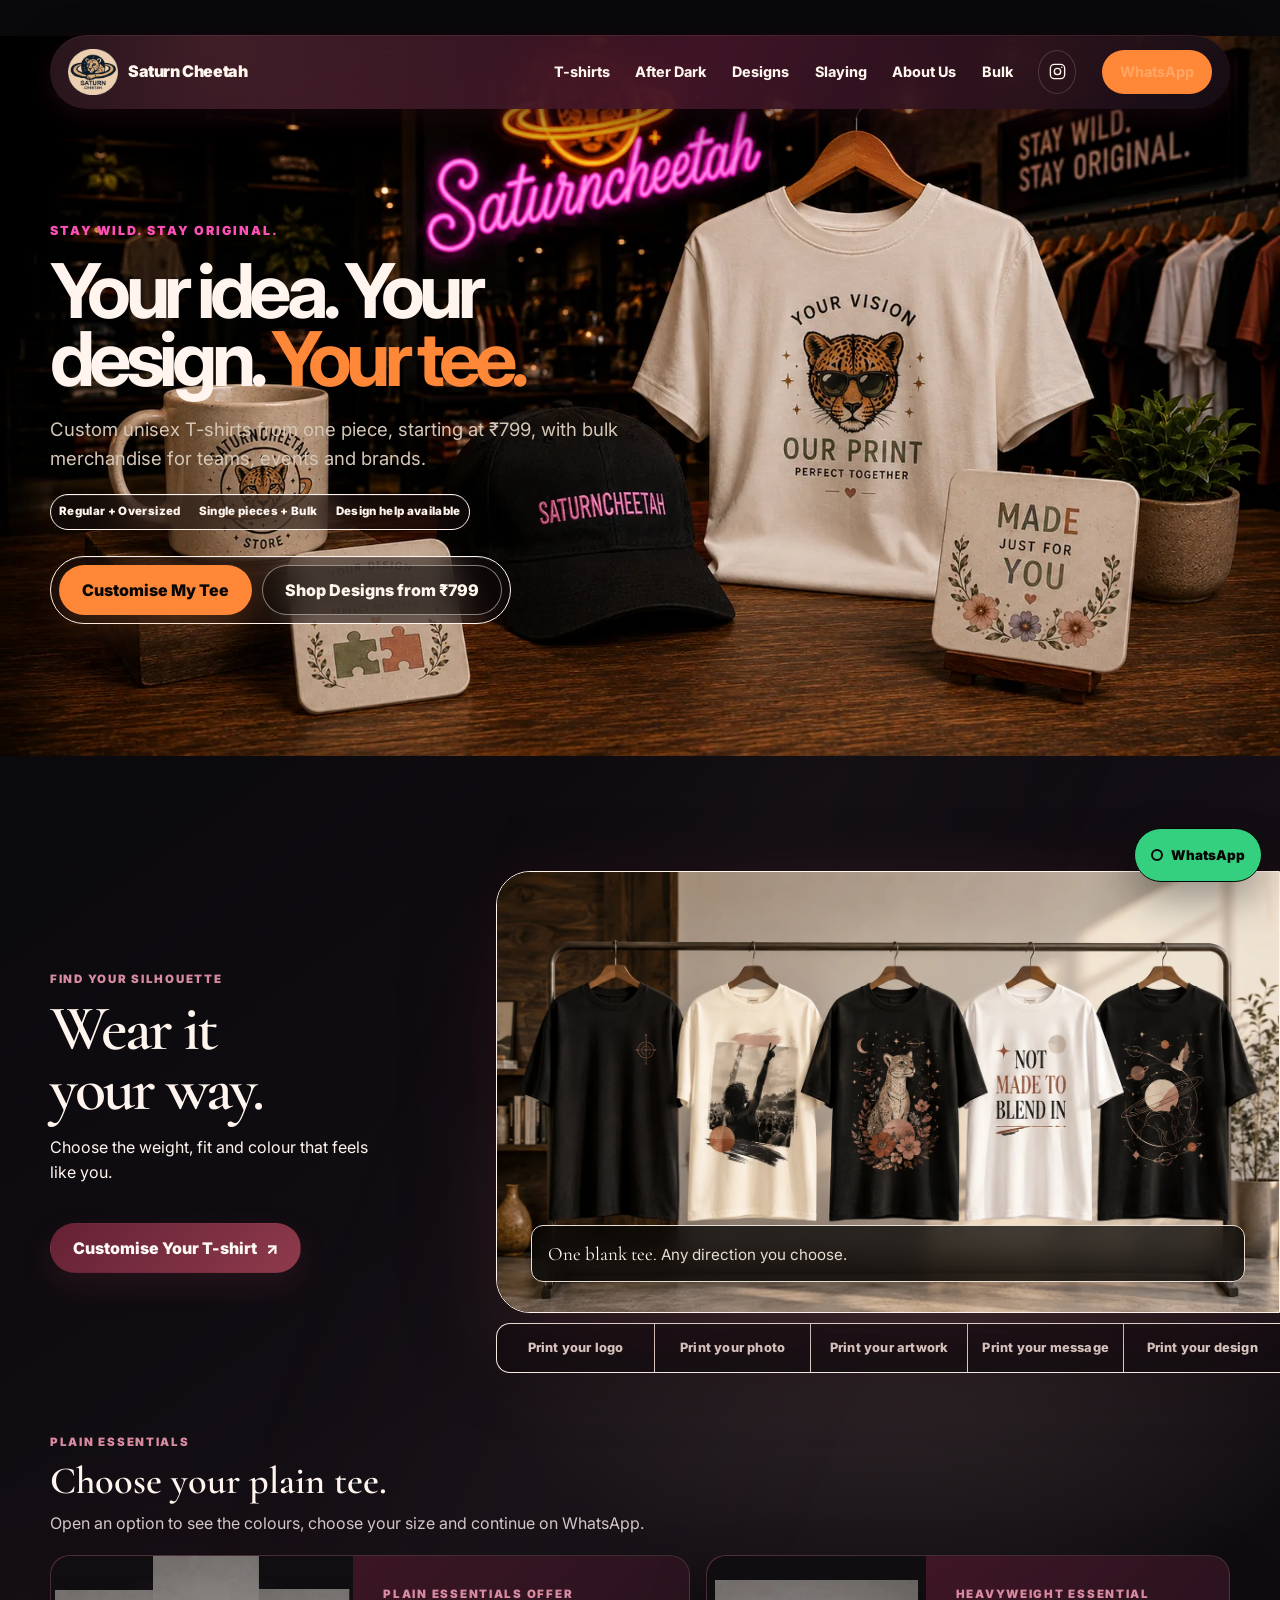
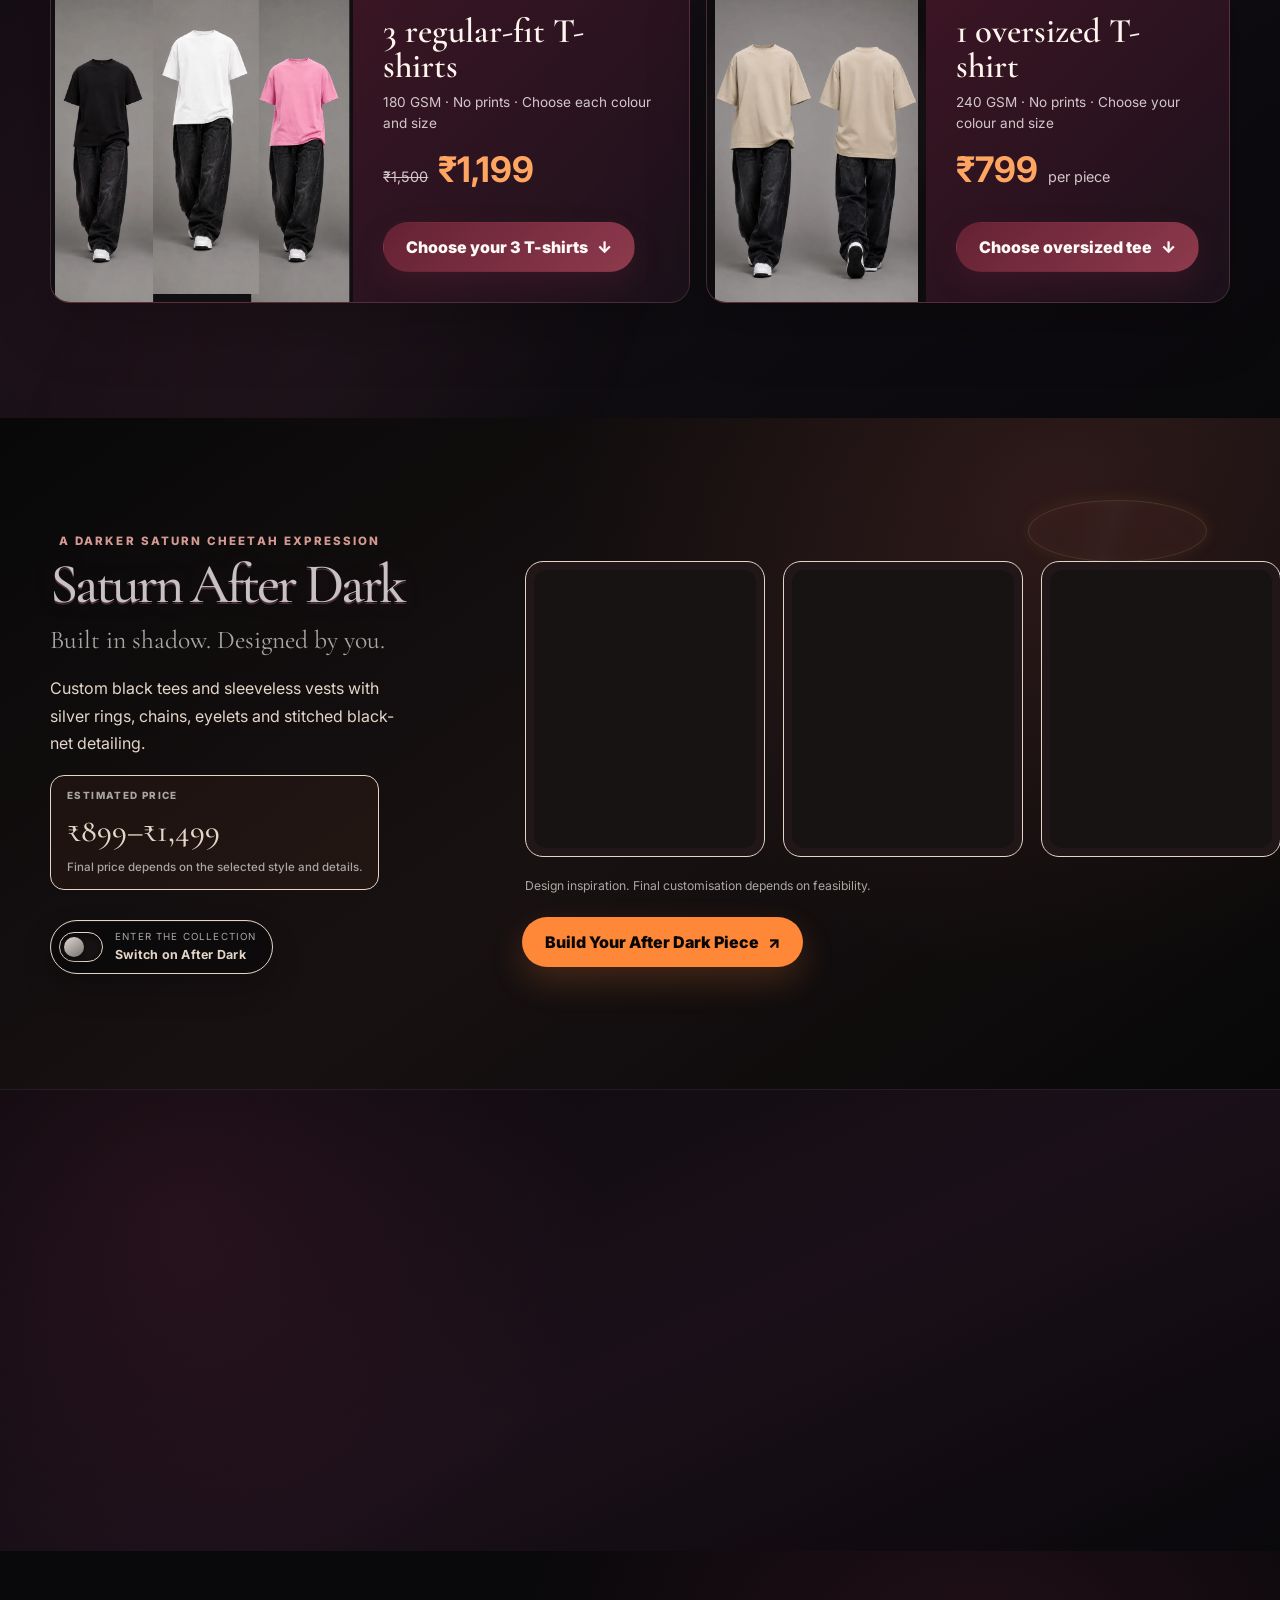
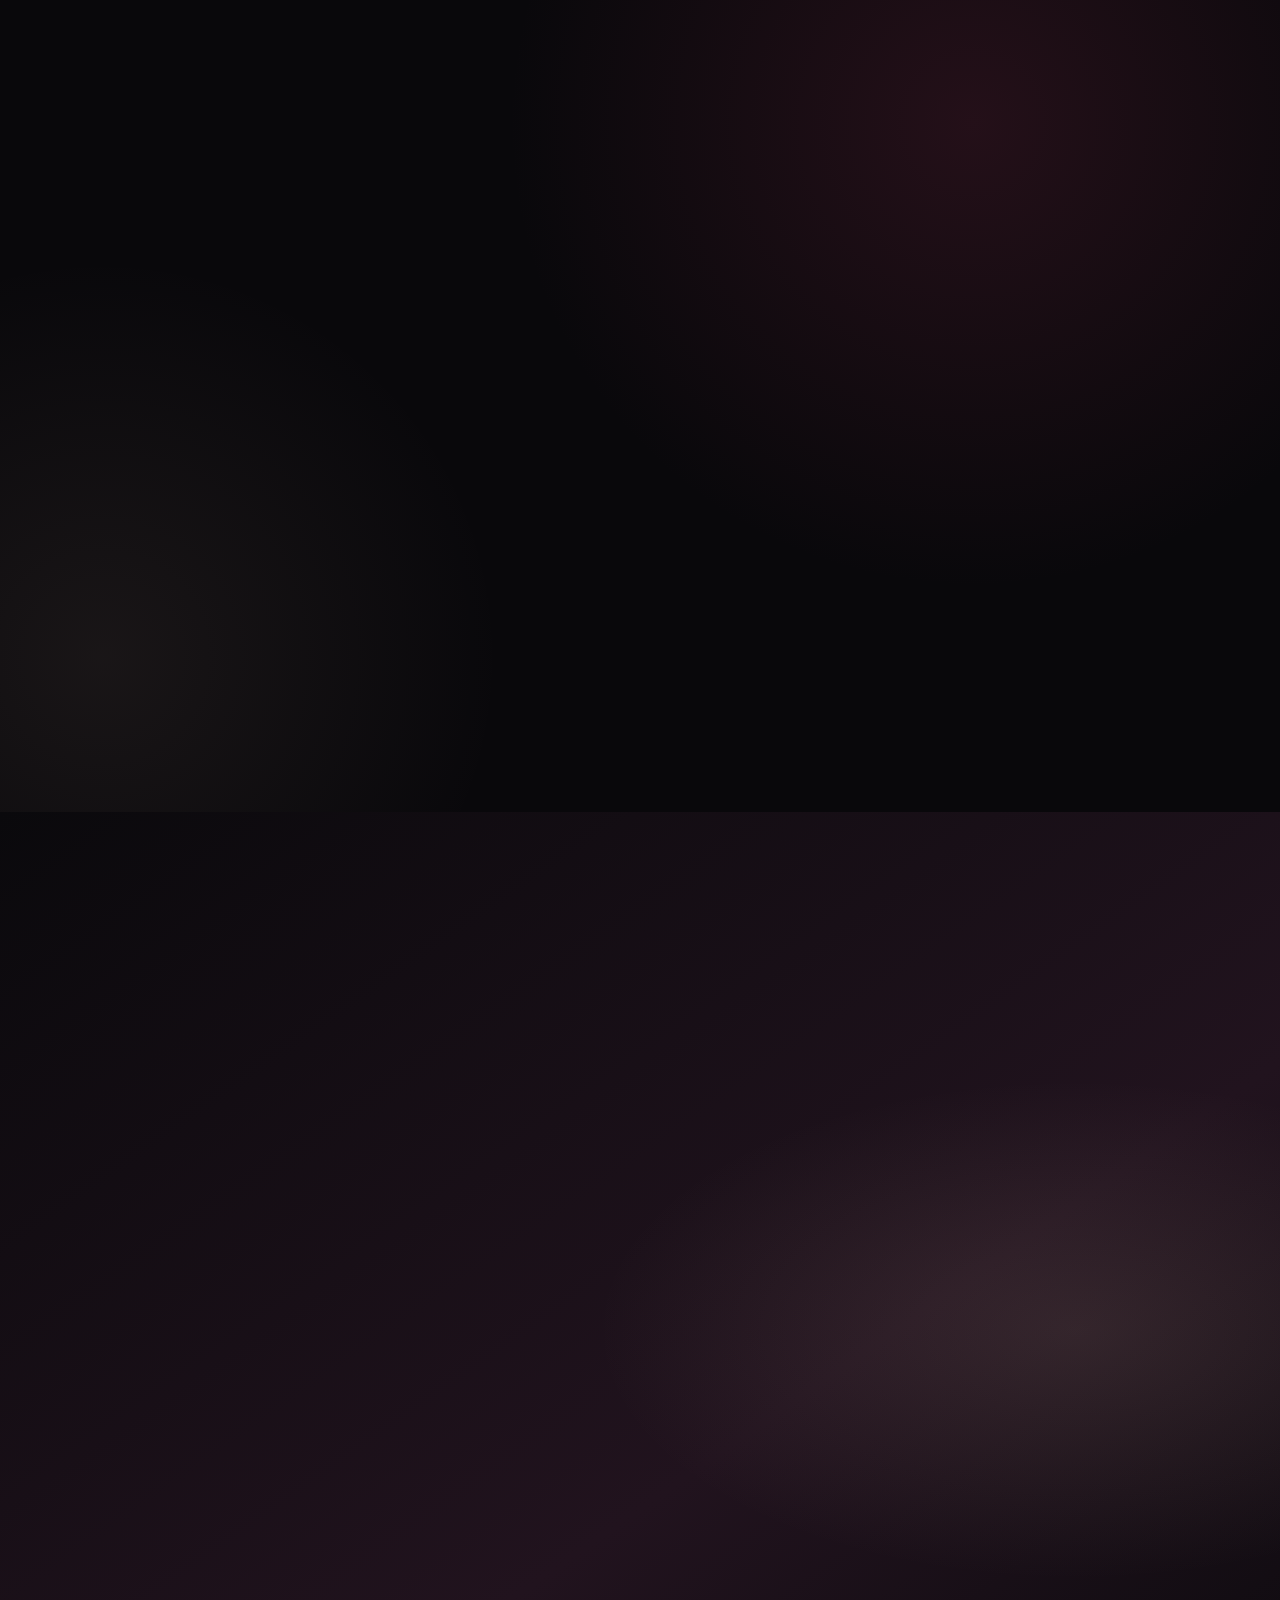
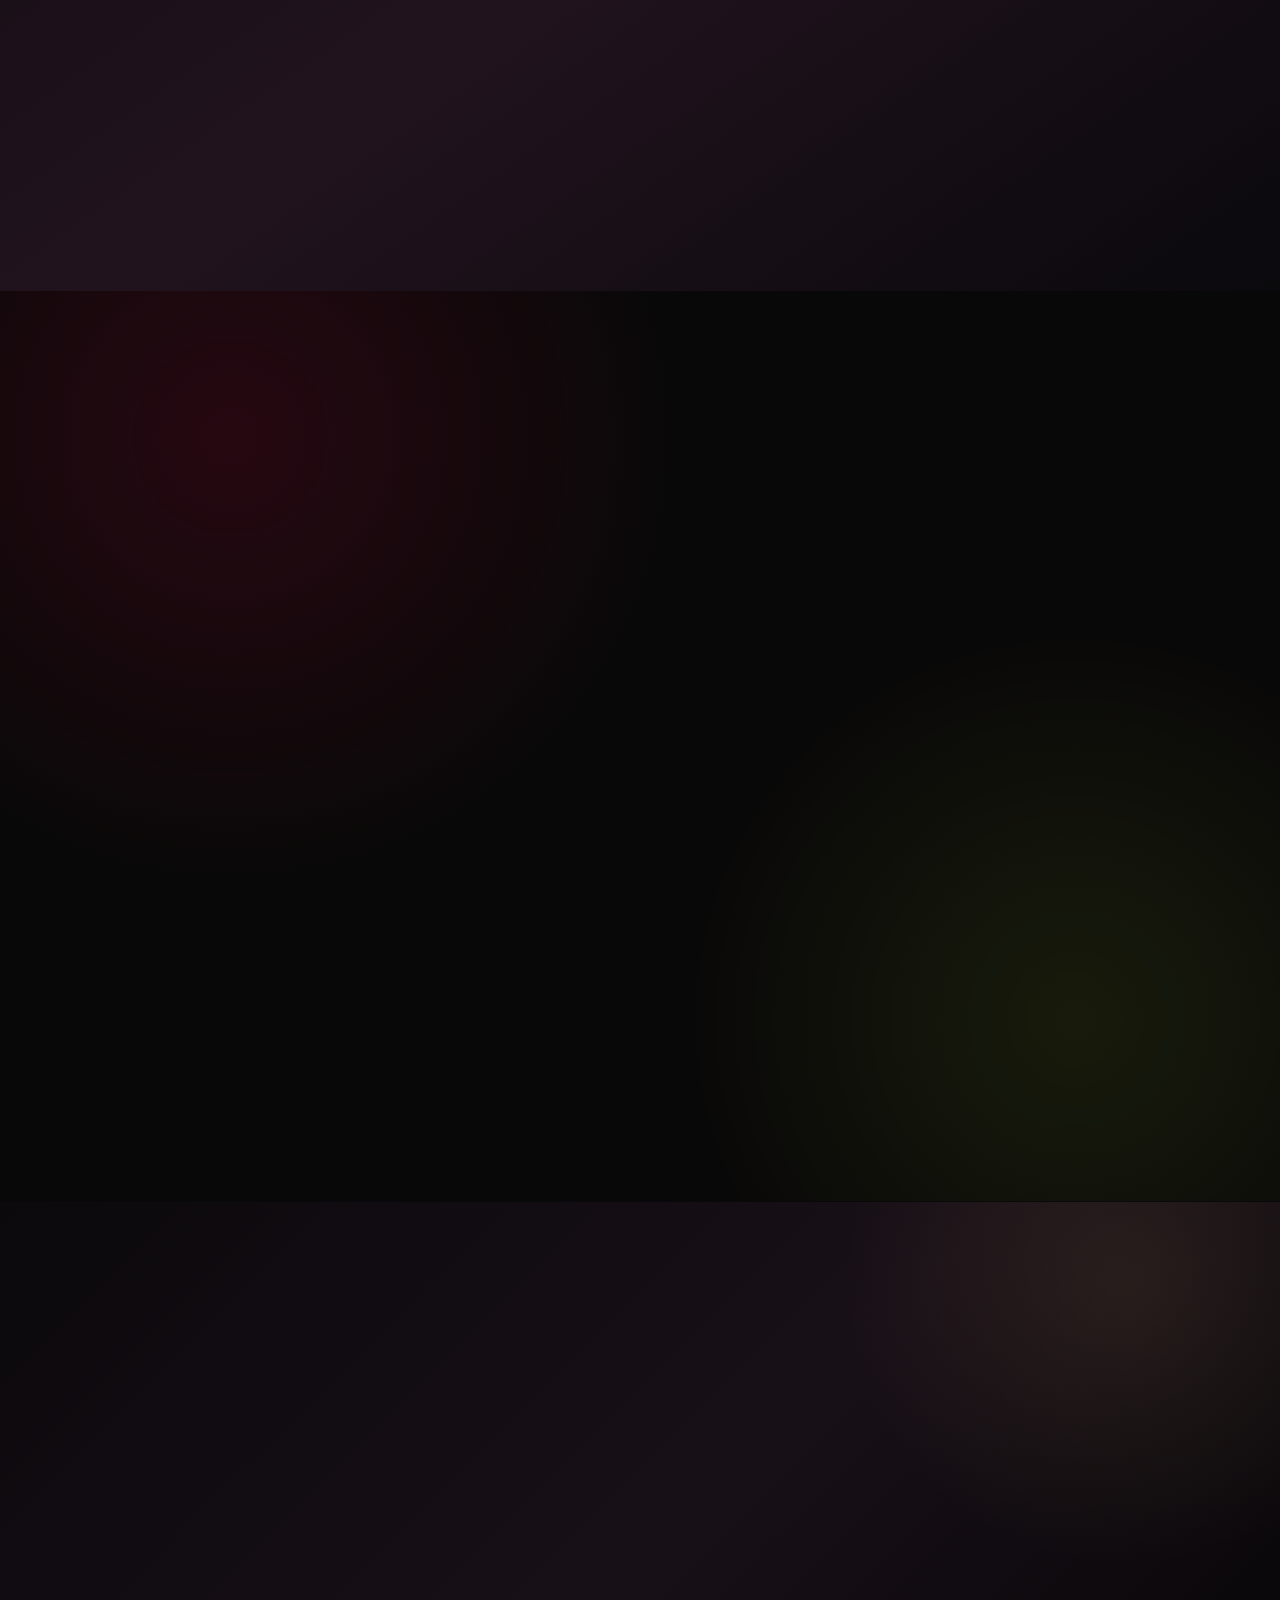
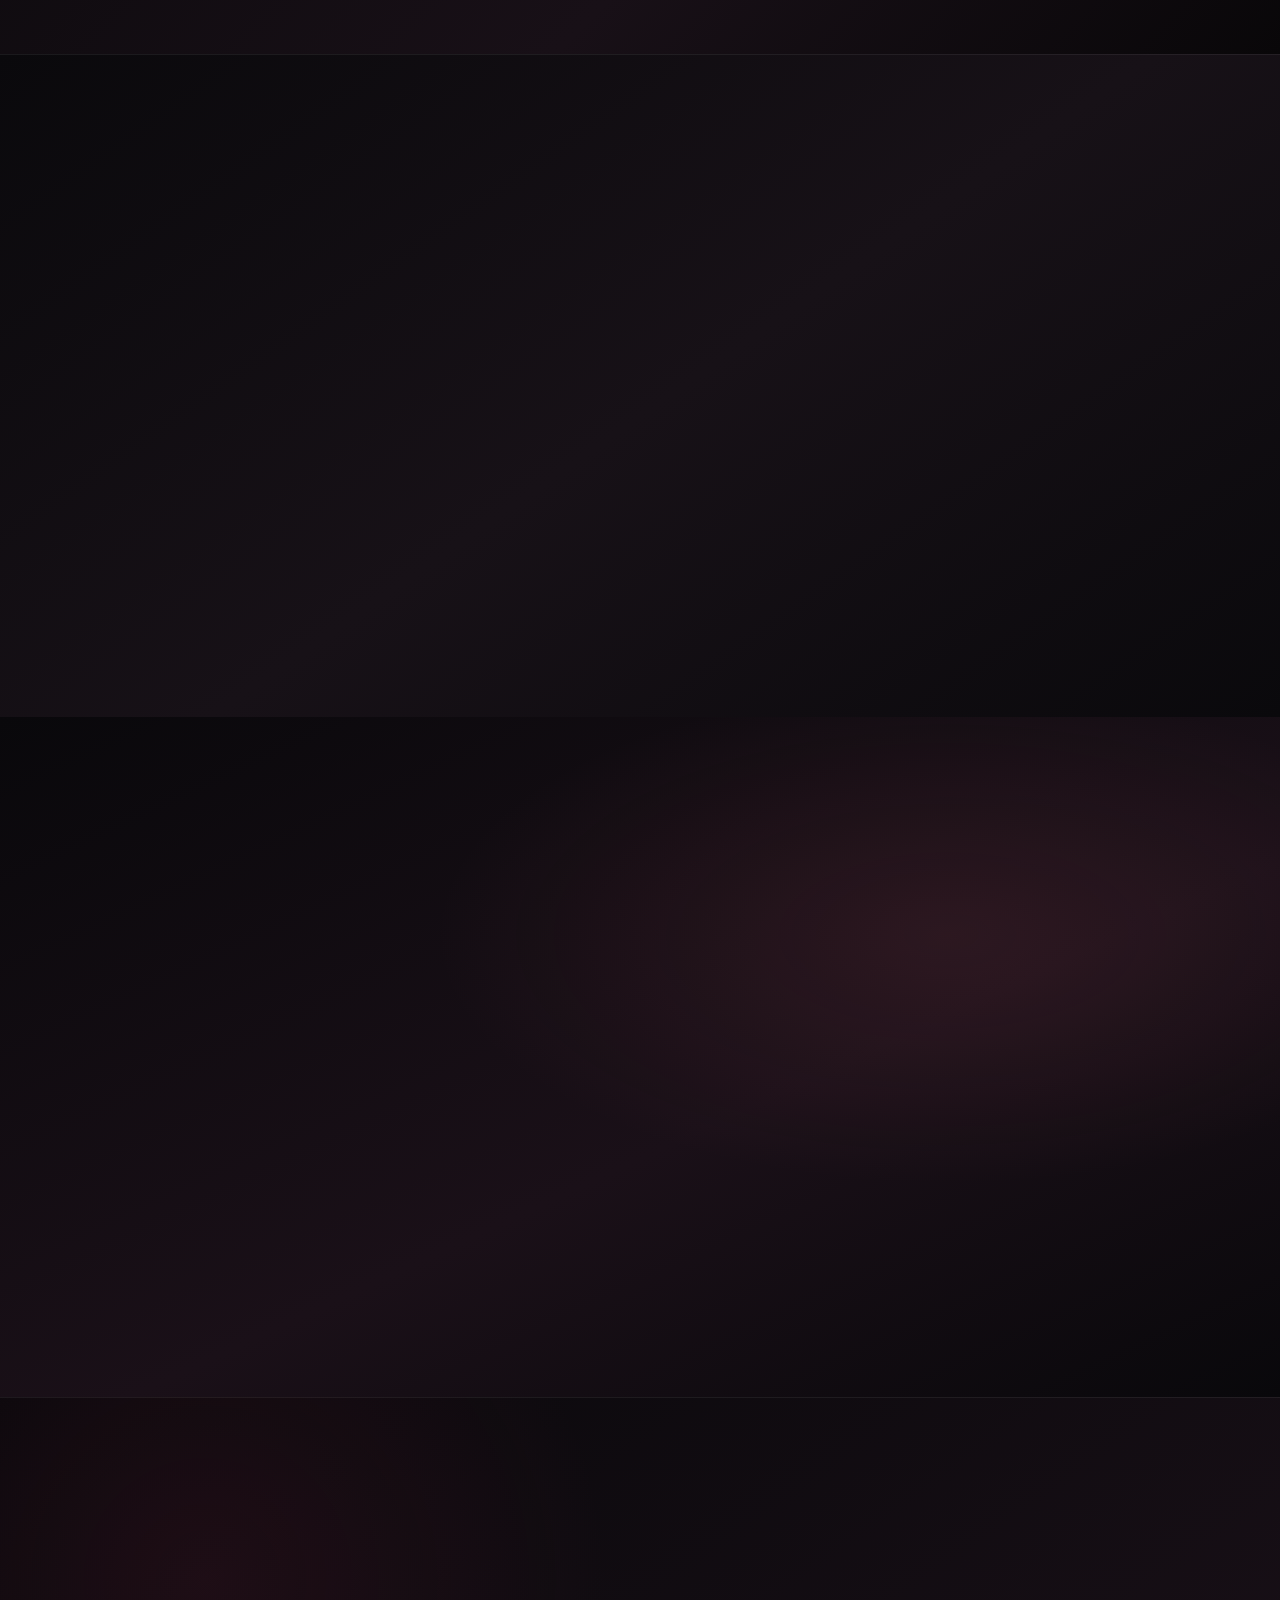
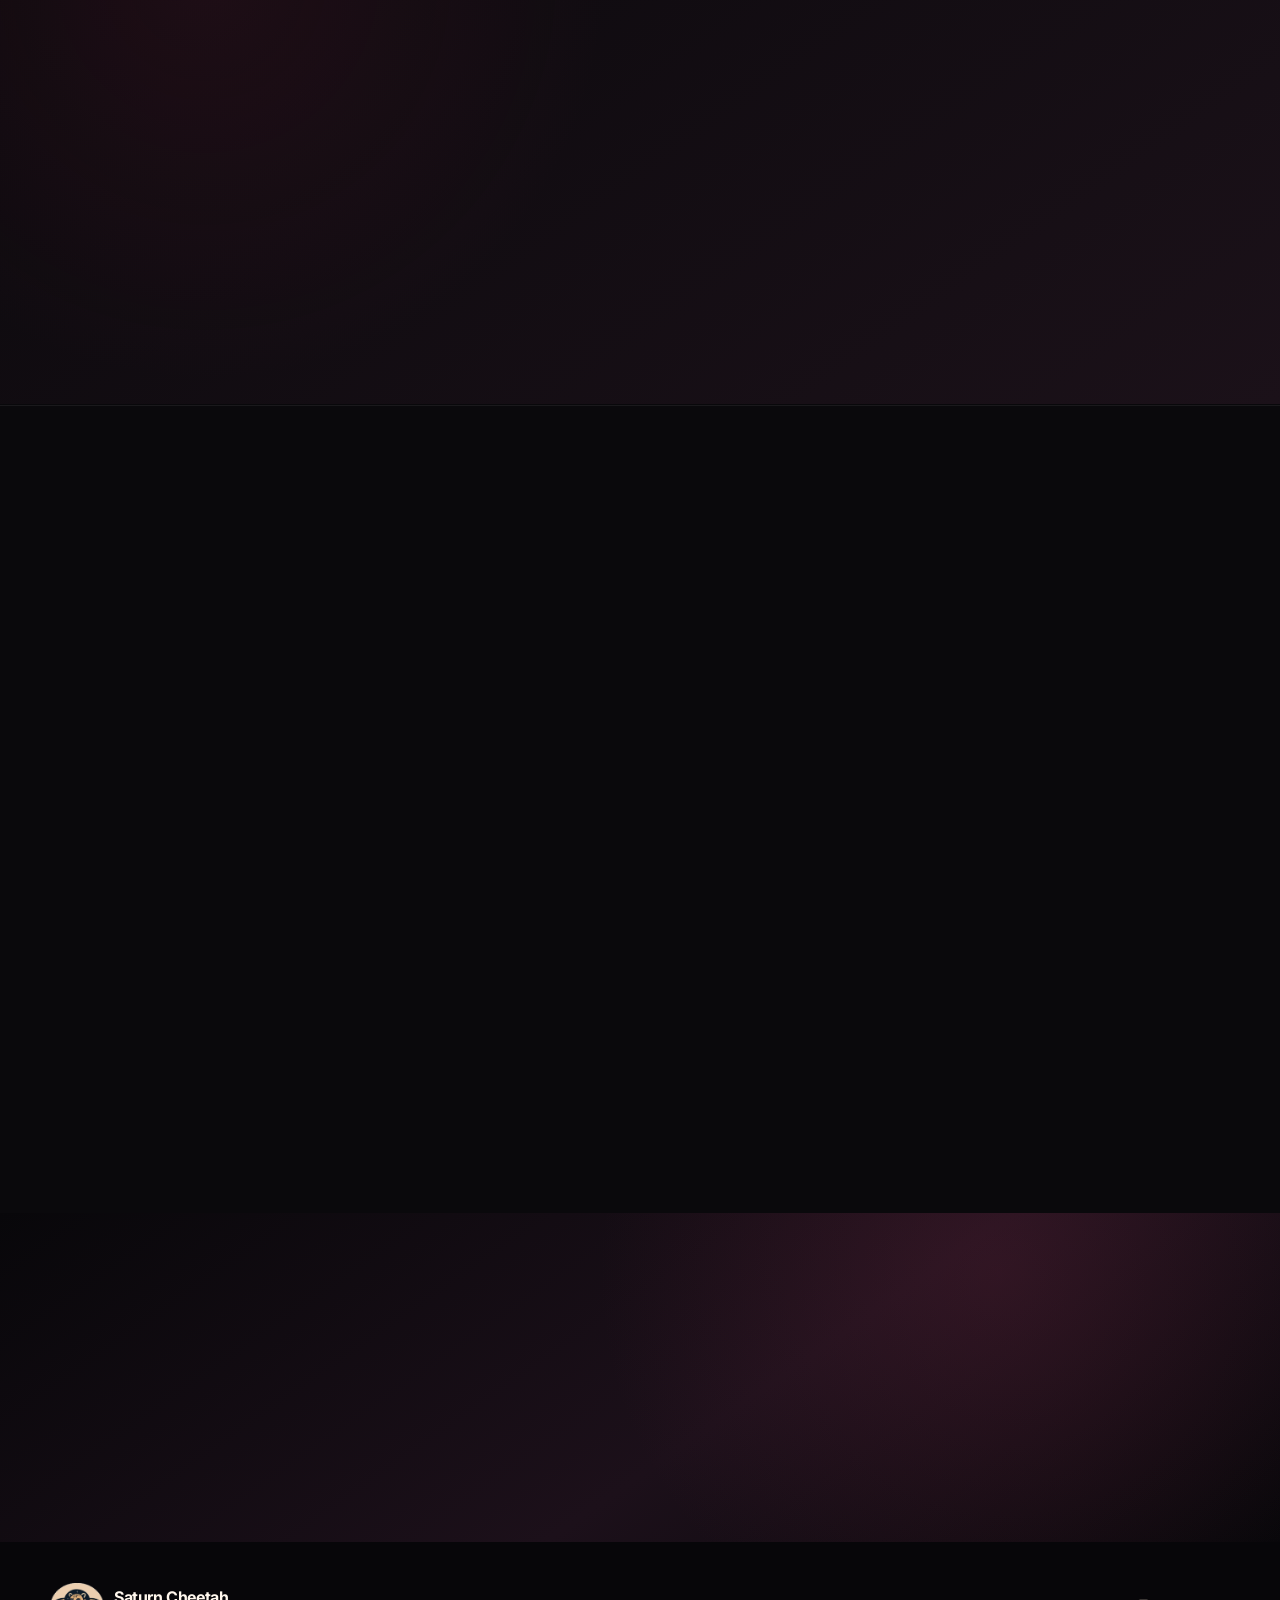
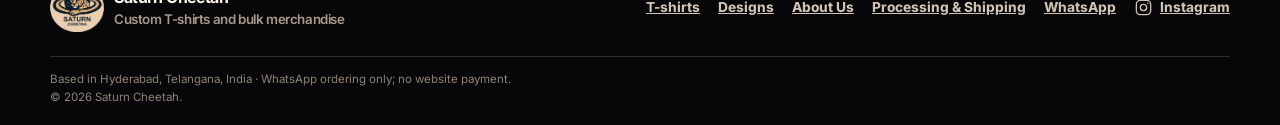
==== commit 81237964: "Restore After Dark switch styling" ====
--- a/index.html
+++ b/index.html
@@ -784,13 +784,9 @@
           <p class="after-dark-tagline">Built in shadow. Designed by you.</p>
           <p class="after-dark-lead">Custom black tees and sleeveless vests with silver rings, chains, eyelets and stitched black-net detailing.</p>
           <p class="after-dark-price"><span>Estimated price</span><strong>₹899–₹1,499</strong><small>Final price depends on the selected style and details.</small></p>
-          <button class="after-dark-chain-control" type="button" aria-pressed="false" aria-label="Enter Saturn After Dark">
-            <span class="after-dark-chain-hardware" aria-hidden="true">
-              <span class="after-dark-eyelet"></span>
-              <span class="after-dark-chain"></span>
-              <span class="after-dark-pull-ring"></span>
-            </span>
-            <span class="after-dark-chain-copy"><small>Pull the ring</small><strong>Enter After Dark</strong></span>
+          <button class="after-dark-power-switch" type="button" aria-pressed="false" aria-label="Enter Saturn After Dark">
+            <span class="after-dark-switch-track" aria-hidden="true"><span></span></span>
+            <span class="after-dark-switch-copy"><small>Enter the collection</small><strong>Switch on After Dark</strong></span>
           </button>
         </header>
 
--- a/assets/css/site.min.css
+++ b/assets/css/site.min.css
@@ -1 +1 @@
-:root{--ink:#080706;--ink-raised:#15110f;--ink-warm:#21140e;--cream:#fff7ed;--cream-muted:#d5c7b8;--sand:#e6c59f;--sand-light:#f5e9d9;--surface-main:#0b0b0c;--surface-raised:#151515;--surface-secondary:#191817;--surface-cream:#f3e0c8;--text-light:#fff8ef;--text-muted:#cfc3b5;--text-dark:#17120f;--pink:#ff4fb8;--orange:#ff8738;--orange-light:#ffa562;--whatsapp:#35d07f;--after-dark-oxblood:#3f171b;--after-dark-burgundy:#541d22;--after-dark-silver:#a9a7a2;--line-dark:rgb(255 247 237 / 16%);--line-light:rgb(8 7 6 / 15%);--shadow:0 24px 70px rgb(0 0 0 / 28%);--radius-small:12px;--radius-medium:20px;--radius-large:30px;--content-width:1180px;--header-height:74px;--mobile-header-height:60px;--gutter:clamp(16px, 3vw, 30px);--section-space:clamp(64px, 8vw, 104px);--ease-premium:cubic-bezier(0.22, 1, 0.36, 1);--font-sans:Inter,ui-sans-serif,system-ui,-apple-system,BlinkMacSystemFont,"Segoe UI",sans-serif;--font-editorial:"Bodoni Moda","Bodoni 72",Didot,"Iowan Old Style",Georgia,serif;--font-display:var(--font-editorial)}*,::after,::before{box-sizing:border-box}html{scroll-behavior:smooth;scroll-padding-top:calc(var(--header-height) + 20px)}body{margin:0;color:var(--text-light);background:var(--surface-main);font-family:var(--font-sans);font-synthesis:none;line-height:1.55;text-rendering:optimizeLegibility;-webkit-font-smoothing:antialiased;-webkit-tap-highlight-color:transparent}body.modal-open,body.nav-open{overflow:hidden}html:not(.js-enabled) [data-tab-panel][hidden]{display:block!important}html:not(.js-enabled) .tab-list{display:none}img,video{display:block;max-width:100%}button,input,select,textarea{font:inherit}a,button,summary{touch-action:manipulation}a{color:inherit}h1,h2,h3,p{overflow-wrap:break-word}h1,h2,h3{text-wrap:balance}[hidden]{display:none!important}.container{width:min(calc(100% - (var(--gutter) * 2)),var(--content-width));margin-inline:auto}.section{padding-block:var(--section-space)}.sr-only{position:absolute;width:1px;height:1px;padding:0;margin:-1px;overflow:hidden;clip:rect(0,0,0,0);white-space:nowrap;border:0}.skip-link{position:fixed;top:-80px;left:16px;z-index:1000;padding:11px 16px;border-radius:10px;color:var(--ink);background:var(--orange);font-weight:850}.skip-link:focus{top:14px}:focus-visible{outline:3px solid var(--orange);outline-offset:3px}.site-header{position:sticky;top:0;z-index:100;min-height:var(--header-height);margin-bottom:calc(var(--header-height) * -1);border-bottom:1px solid transparent;color:var(--cream);background:0 0;transition:border-color 360ms var(--ease-premium),background-color 360ms var(--ease-premium),box-shadow 360ms var(--ease-premium)}.site-header.is-menu-open,.site-header.is-scrolled{border-color:var(--line-dark);background:rgb(8 7 6 / 94%);box-shadow:0 12px 38px rgb(0 0 0 / 32%)}@supports (backdrop-filter:blur(16px)){.site-header.is-menu-open,.site-header.is-scrolled{background:rgb(8 7 6 / 80%);backdrop-filter:blur(16px) saturate(125%)}}.nav-shell{position:relative;display:flex;min-height:var(--header-height);align-items:center;justify-content:space-between;gap:24px}.brand,.footer-brand{display:inline-flex;align-items:center;gap:10px;color:var(--cream);font-weight:900;letter-spacing:-.025em;text-decoration:none}.brand img{width:50px;height:50px;object-fit:contain}.primary-nav{display:flex;align-items:center;gap:clamp(16px,2vw,28px)}.primary-nav a{display:inline-flex;min-height:44px;align-items:center;justify-content:center;color:var(--cream);font-size:.9rem;font-weight:750;text-decoration:none}.primary-nav a[aria-current=location]{color:var(--orange-light)}.primary-nav .nav-cta{padding-inline:18px;border-radius:999px;color:var(--ink);background:var(--orange)}.nav-toggle{display:none;width:48px;height:48px;padding:8px 11px;border:0;color:var(--cream);background:0 0;cursor:pointer}.nav-toggle span{display:block;width:25px;height:2px;margin-block:5px;background:currentColor;transition:transform 180ms,opacity 180ms}.nav-toggle[aria-expanded=true] span:first-child{transform:translateY(7px) rotate(45deg)}.nav-toggle[aria-expanded=true] span:nth-child(2){opacity:0}.nav-toggle[aria-expanded=true] span:nth-child(3){transform:translateY(-7px) rotate(-45deg)}.eyebrow{margin:0 0 10px;color:var(--orange);font-size:.72rem;font-weight:900;letter-spacing:.15em;text-transform:uppercase}.section-heading h2{margin:0;font-size:clamp(2.3rem, 5vw, 4.8rem);line-height:.94;letter-spacing:-.06em}.section-heading>p:last-child{margin:16px 0 0;color:var(--cream-muted);font-size:clamp(.98rem, 1.5vw, 1.1rem)}.compact-heading h2{font-size:clamp(2.2rem, 4.2vw, 4rem)}.button{display:inline-flex;min-height:50px;align-items:center;justify-content:center;gap:9px;padding:13px 22px;border:1px solid transparent;border-radius:999px;color:inherit;font-weight:850;line-height:1.15;text-align:center;text-decoration:none;cursor:pointer;transition:transform 180ms,border-color 180ms,background-color 180ms,box-shadow 180ms}.button:active{transform:scale(.98)}.button-primary{color:var(--ink);background:var(--orange);box-shadow:0 14px 34px rgb(255 135 56 / 20%)}.button-secondary{border-color:rgb(255 247 237 / 48%);color:var(--cream);background:rgb(8 7 6 / 38%)}.button-whatsapp{color:var(--ink);background:var(--whatsapp);box-shadow:0 14px 34px rgb(53 208 127 / 18%)}.bulk-tee-section,.faq-section,.reviews-section,.secondary-section{box-shadow:inset 0 1px rgb(169 167 162 / 10%)}.bulk-tee-card,.faq-list details,.review-card,.whatsapp-enquiry-panel{border-color:rgb(169 167 162 / 20%)}:is(a,button,summary):focus-visible{box-shadow:0 0 0 5px rgb(84 29 34 / 22%)}.tertiary-link{display:inline-flex;min-height:44px;align-items:center;gap:8px;color:#7b3212;font-size:.9rem;font-weight:850}.hero{position:relative;isolation:isolate;min-height:clamp(650px,56.25vw,820px);overflow:hidden;background:var(--ink)}.hero::after{position:absolute;z-index:1;inset:0;content:"";background:linear-gradient(90deg,rgb(8 7 6 / 97%) 0,rgb(8 7 6 / 84%) 31%,rgb(8 7 6 / 24%) 60%,transparent 82%),linear-gradient(0deg,rgb(8 7 6 / 36%) 0,transparent 34%);pointer-events:none}.hero-content{display:flex;min-height:inherit;align-items:center;padding-top:calc(var(--header-height) + 44px);padding-bottom:64px}.hero-copy{width:min(52%,620px)}.hero-copy>:not(.hero-picture){position:relative;z-index:2}.hero-brand-line{margin:0 0 16px;color:var(--pink);font-size:.78rem;font-weight:900;letter-spacing:.16em;text-transform:uppercase}.hero h1{margin:0;font-size:clamp(3.4rem, 5.9vw, 6.4rem);line-height:.9;letter-spacing:-.075em}.hero h1 span{color:var(--orange)}.hero-mobile-break{display:none}.hero-lead{max-width:580px;margin:22px 0 0;color:var(--cream-muted);font-size:clamp(1rem, 1.45vw, 1.16rem)}.hero-proof-chips{display:flex;flex-wrap:wrap;gap:8px;margin:22px 0 0;padding:0;list-style:none}.hero-proof-chips li{border:1px solid var(--line-dark);border-radius:999px;font-size:.72rem;font-weight:850;letter-spacing:.03em}.hero-actions{display:flex;flex-wrap:wrap;gap:10px;margin-top:26px}.hero-note{margin:12px 0 0;color:#b9aa9b;font-size:.8rem;font-weight:700}.hero-picture{position:absolute;z-index:0;inset:0}.hero-picture img{width:100%;height:100%;object-fit:cover;object-position:65% center}.hero-intro{opacity:1;transform:none}.js-enabled .hero:not(.is-ready) .hero-intro{opacity:0;transform:translateY(14px)}.js-enabled .hero.is-ready .hero-intro{opacity:1;transform:none;transition:opacity 560ms var(--ease-premium),transform 560ms var(--ease-premium)}.js-enabled .hero.is-ready .hero-intro-1{transition-delay:50ms}.js-enabled .hero.is-ready .hero-intro-2{transition-delay:110ms}.js-enabled .hero.is-ready .hero-intro-3{transition-delay:180ms}.js-enabled .hero.is-ready .hero-intro-4{transition-delay:250ms}.js-enabled .hero.is-ready .hero-intro-5{transition-delay:320ms}.js-enabled .hero-picture img{transform:scale(1.025)}.js-enabled .hero.is-ready .hero-picture img{transform:scale(1);transition:transform 1s var(--ease-premium)}.tee-section{color:var(--ink);background:var(--sand-light)}.tee-selector{overflow:hidden;border:1px solid var(--line-light);border-radius:var(--radius-large);background:#fffaf2;box-shadow:0 24px 70px rgb(70 38 20 / 12%)}.tee-segments{display:grid;grid-template-columns:repeat(2,minmax(0,1fr));gap:8px;max-width:640px;margin:0;padding:16px;border:0}.tee-segments label{position:relative;cursor:pointer}.tee-segments input{position:absolute;opacity:0;pointer-events:none}.tee-segments label>span{display:flex;min-height:64px;align-items:center;justify-content:center;gap:8px;padding:12px;border:1px solid var(--line-light);border-radius:999px;background:#f4e6d5;font-size:.9rem;font-weight:760;text-align:center;transition:background-color 180ms,border-color 180ms,color 180ms}.tee-segments input:checked+span{border-color:var(--ink);color:var(--cream);background:var(--ink)}.tee-segments input:focus-visible+span{outline:3px solid var(--orange);outline-offset:3px}.tee-stage{display:grid;grid-template-columns:minmax(420px,1fr) minmax(0,1fr);grid-template-areas:"visual primary" "visual options" "visual secondary";grid-template-rows:auto auto 1fr;min-height:520px;border-top:1px solid var(--line-light)}.tee-visual{position:relative;display:grid;min-width:0;min-height:0;margin:0;place-items:center;overflow:hidden;padding:24px;grid-area:visual}.tee-visual img{width:min(100%,560px);max-width:100%;height:auto;aspect-ratio:994/1583;object-fit:contain;object-position:center;transition:opacity 180ms ease,transform .7s var(--ease-premium),filter .5s ease}.tee-visual.is-changing img{opacity:0}.tee-visual figcaption{position:absolute;top:16px;left:16px;padding:7px 10px;border-radius:999px;color:var(--cream);background:rgb(8 7 6 / 78%);font-size:.68rem;font-weight:800}.tee-details{display:flex;flex-direction:column;align-items:flex-start;justify-content:center;padding-inline:clamp(30px,5vw,68px)}.tee-details-primary{grid-area:primary;align-self:end;padding-top:clamp(30px,5vw,68px);padding-bottom:10px}.tee-details-secondary{grid-area:secondary;align-self:start;padding-top:10px;padding-bottom:clamp(30px,5vw,68px)}.product-spec{margin:0 0 8px;color:#9a3d15;font-size:.75rem;font-weight:900;letter-spacing:.1em;text-transform:uppercase}.tee-details h3{margin:0;font-size:clamp(2rem, 4vw, 3.7rem);line-height:.98;letter-spacing:-.055em}.tee-summary{max-width:520px;margin:14px 0 0;color:#594b40;font-size:1.02rem}.tee-options{display:grid;grid-area:options;width:100%;align-self:center;gap:14px;margin:0;padding:10px clamp(30px,5vw,68px)}.tee-option-group{min-width:0;margin:0;padding:0;border:0}.tee-option-group legend{margin-bottom:8px;color:#7b3212;font-size:.72rem;font-weight:900;letter-spacing:.08em;text-transform:uppercase}.tee-option-group legend strong{color:var(--ink)}.tee-colour-options,.tee-size-options{display:flex;align-items:center;flex-wrap:wrap;gap:6px}.tee-colour-options button,.tee-size-options button{display:inline-flex;min-height:44px;align-items:center;justify-content:center;gap:7px;padding:7px 10px;border:1px solid #bea991;border-radius:999px;color:var(--ink);background:#fffaf2;font:inherit;font-size:.72rem;font-weight:800;cursor:pointer;transition:border-color 180ms,background-color 180ms,box-shadow 180ms}.tee-colour-indicator{width:15px;height:15px;flex:0 0 auto;border:1px solid #766b60;border-radius:50%;background:var(--swatch-colour);box-shadow:inset 0 0 0 1px rgb(255 255 255 / 32%)}.tee-colour-options button[aria-pressed=true],.tee-size-options button[aria-pressed=true]{border-color:var(--ink);background:#f0dac0;box-shadow:inset 0 0 0 1px var(--ink)}.tee-colour-options button:focus-visible,.tee-size-options button:focus-visible{outline:3px solid var(--orange);outline-offset:2px}.tee-size-options button{min-width:46px;min-height:44px;font-size:.8rem}.tee-size-prompt{margin:8px 0 0;color:#9d2819;font-size:.82rem;font-weight:800}.tee-details dl{display:grid;grid-template-columns:repeat(2,minmax(0,1fr));width:100%;max-width:570px;gap:12px;margin:20px 0}.tee-details dl div{padding:14px;border:1px solid var(--line-light);border-radius:var(--radius-small);background:#f6eadc}.tee-details dt{margin-bottom:4px;font-size:.68rem;font-weight:900;letter-spacing:.1em;text-transform:uppercase}.tee-details dd{margin:0;font-size:.9rem;font-weight:760}.tee-details .tertiary-link{margin-top:12px}.tab-module{overflow:hidden;border:1px solid var(--line-dark);border-radius:var(--radius-large);background:var(--surface-raised);box-shadow:var(--shadow)}.tab-list{display:flex;gap:8px;padding:12px;border-bottom:1px solid var(--line-dark)}.tab-list button{min-height:48px;padding:10px 18px;border:1px solid transparent;border-radius:999px;color:var(--text-muted);background:0 0;font-weight:850;cursor:pointer}.tab-list button[aria-selected=true]{border-color:rgb(255 135 56 / 55%);color:var(--ink);background:var(--orange)}.tab-panel{padding:clamp(20px,4vw,40px)}.panel-intro{display:flex;align-items:end;justify-content:space-between;gap:24px;margin-bottom:20px}.panel-intro p{max-width:650px;margin:0;color:var(--text-muted)}.panel-intro span{color:#a8998b;font-size:.72rem}.design-gallery{display:flex;align-items:flex-start;gap:14px;padding-top:6px;overflow-x:auto;overscroll-behavior-inline:contain;scroll-snap-type:inline mandatory;scrollbar-width:none}.design-gallery::-webkit-scrollbar{display:none}.design-gallery-meta{display:flex;justify-content:flex-end;margin-bottom:10px}.design-gallery-meta p{min-width:68px;margin:0;padding:6px 10px;border:1px solid;border-radius:999px;color:#574b43;background:#fff8ef;font-size:.72rem;font-weight:900;letter-spacing:.08em;text-align:center}.design-card{--editorial-offset:0px;display:flex;flex:0 0 clamp(190px,24vw,240px);align-self:start;min-width:0;flex-direction:column;color:#17120f;scroll-snap-align:start;text-align:left;transform:translateY(var(--editorial-offset));transition:transform 220ms var(--ease-premium),border-color 220ms ease,box-shadow 220ms ease}.design-preview{display:grid;width:100%;aspect-ratio:4/5;place-items:center;overflow:hidden;cursor:zoom-in}.design-preview img{width:100%;height:100%;min-width:0;min-height:0;max-width:100%;max-height:100%;object-fit:cover;object-position:center}.design-card-kicker{margin:0 0 5px;color:#9a3d15;font-size:.62rem;font-weight:900;letter-spacing:.12em;text-transform:uppercase}.design-card-custom-story{border-color:rgb(255 135 56 / 52%)}.design-card[data-tee-tone=black] .design-preview{background:#f8ead8}.design-card[data-tee-tone=white] .design-preview{background:#151515}.design-card-body{display:flex;flex:1;flex-direction:column;border-top:1px solid}.design-card h3{line-height:1.25}.design-card-body a{display:inline-flex;align-items:center;align-self:flex-start;color:#17120f;font-size:.76rem;font-weight:900;text-decoration:underline;text-decoration-color:var(--orange);text-decoration-thickness:2px;text-underline-offset:4px}.design-card:is(:hover,:focus-within,.is-active){border-color:var(--orange);box-shadow:0 18px 34px rgb(23 18 15 / 16%);transform:translateY(calc(var(--editorial-offset) - 5px))}.direction-section .form-submit p,.direction-section .panel-intro p,.direction-section .section-heading>p:last-child{color:#574b43}.direction-section .tab-module{box-shadow:0 24px 60px rgb(23 18 15 / 14%)}.direction-section .tab-list button[aria-selected=true]{color:var(--ink);background:var(--orange)}.direction-section .design-card{border-color:rgb(23 18 15 / 18%);color:#17120f;background:#fff8ef}.direction-section .design-card:is(:hover,:focus-within,.is-active){border-color:var(--orange)}.direction-section .customise-form{border-color:rgb(23 18 15 / 18%);background:#fff8ef}.direction-section .field label,.direction-section .optional-details summary{color:#17120f}.direction-section input,.direction-section select,.direction-section textarea{border-color:rgb(23 18 15 / 18%);color:#17120f;background:#fffaf2}.direction-section input::placeholder,.direction-section textarea::placeholder{color:#71655c}.direction-section .optional-details{border-color:rgb(23 18 15 / 18%);background:#f8ead8}.direction-section .optional-grid{border-color:rgb(23 18 15 / 14%);background:#fff8ef}.customise-form{padding:clamp(18px,3vw,30px);border:1px solid var(--line-dark);border-radius:var(--radius-medium);background:var(--surface-raised)}.form-grid,.optional-grid{display:grid;grid-template-columns:repeat(3,minmax(0,1fr));gap:14px}.field{min-width:0}.field label{display:block;margin-bottom:7px;color:var(--cream);font-size:.78rem;font-weight:850}.field-wide{grid-column:1/-1}input,select,textarea{width:100%;min-height:48px;padding:11px 13px;border:1px solid var(--line-dark);border-radius:var(--radius-small);outline:0;color:var(--text-light);background:var(--surface-secondary)}textarea{min-height:96px;resize:vertical}input:focus,select:focus,textarea:focus{border-color:var(--orange);box-shadow:0 0 0 4px rgb(255 135 56 / 14%)}.optional-details{margin-top:16px;border:1px solid var(--line-dark);border-radius:var(--radius-small)}.optional-details summary{display:flex;min-height:48px;align-items:center;padding:11px 14px;font-weight:850;cursor:pointer}.optional-grid{padding:16px;border-top:1px solid var(--line-dark)}.form-submit{display:flex;align-items:center;justify-content:space-between;gap:20px;margin-top:18px}.form-submit p{max-width:440px;margin:0;color:#a8998b;font-size:.76rem}.after-dark-section{--after-dark-obsidian:#080808;--after-dark-charcoal:#151515;--after-dark-bone:#e4d5c8;position:relative;overflow:hidden;color:var(--after-dark-bone);background:radial-gradient(circle at 10% 18%,rgb(84 29 34 / 34%),transparent 29%),radial-gradient(circle at 92% 84%,rgb(63 23 27 / 30%),transparent 24%),var(--after-dark-obsidian)}.after-dark-section::before{position:absolute;aspect-ratio:1;box-shadow:18px 0 0 -17px rgb(84 29 34 / 72%);content:"";opacity:.62;pointer-events:none}.after-dark-shell{position:relative;z-index:1;grid-template-columns:minmax(0,0.82fr) minmax(0,1.18fr);grid-template-areas:"intro lead" "options options" "support support";align-items:center;gap:clamp(22px,4vw,48px)}.after-dark-intro{grid-area:intro}.after-dark-kicker{color:var(--after-dark-silver);letter-spacing:.16em;text-transform:uppercase}.after-dark-intro h2{max-width:520px;color:var(--after-dark-bone);font-family:var(--font-editorial)}.after-dark-lead{color:var(--after-dark-bone)}.after-dark-feasibility{max-width:560px;color:var(--after-dark-silver)}.after-dark-garments{display:flex;flex-wrap:wrap;gap:8px;margin:20px 0 0;padding:0;list-style:none}.after-dark-garments li{padding:7px 10px;border:1px solid;border-radius:999px;color:var(--after-dark-bone);background:rgb(21 21 21 / 78%);font-size:.7rem;font-weight:760}.after-dark-actions{display:flex;flex-wrap:wrap;gap:10px}.after-dark-actions .button{min-height:48px;width:100%}.after-dark-actions .button-secondary{border-color:rgb(169 167 162 / 42%);color:var(--after-dark-bone);background:rgb(21 21 21 / 72%)}.after-dark-lead-visual{grid-area:lead;margin:0;overflow:hidden;border:1px solid;border-radius:22px;background:var(--after-dark-charcoal);box-shadow:0 24px 70px rgb(0 0 0 / 45%)}.after-dark-lead-visual img,.after-dark-lead-visual picture{display:block;width:100%}.after-dark-lead-visual img{height:auto;object-fit:contain}.after-dark-lead-visual figcaption{padding:10px 13px;border-top:1px solid;color:var(--after-dark-silver);background:var(--after-dark-charcoal);font-size:.68rem}.after-dark-options{display:grid;grid-area:options;grid-template-columns:repeat(4,minmax(0,1fr));gap:10px;outline:0}.after-dark-option{padding:18px;border:1px solid;border-radius:16px;background:rgb(21 21 21 / 86%);transition:transform 180ms var(--ease-premium),border-color 180ms ease,box-shadow 180ms ease}.after-dark-option>span{color:#9e464d;font-family:var(--font-editorial);font-size:.76rem}.after-dark-option h3{margin:10px 0 6px;color:var(--after-dark-bone);font-size:.95rem}.after-dark-option p{margin:0;color:var(--after-dark-silver);font-size:.76rem}.after-dark-options:focus-visible{outline:3px solid var(--orange);outline-offset:5px}.after-dark-supporting{display:grid;grid-area:support;grid-template-columns:repeat(2,minmax(0,1fr));gap:12px}.after-dark-supporting figure{display:grid;grid-template-columns:minmax(120px,0.72fr) minmax(0,1fr);align-items:center;margin:0;overflow:hidden;border:1px solid;border-radius:16px}.after-dark-supporting picture{display:block;height:190px;background:var(--after-dark-obsidian)}.after-dark-supporting figcaption{color:var(--after-dark-bone);font-family:var(--font-editorial)}.after-dark-section{background:radial-gradient(circle at 8% 12%,rgb(135 61 56 / 32%),transparent 28%),radial-gradient(circle at 92% 78%,rgb(84 29 34 / 34%),transparent 30%),linear-gradient(145deg,#080808 0,#171112 52%,#080808 100%)}.after-dark-shell{grid-template-columns:minmax(300px,0.78fr) minmax(0,1.22fr);grid-template-areas:"intro media" "config media";align-items:start;gap:clamp(24px,4vw,46px)}.after-dark-media{display:grid;grid-area:media;min-width:0;gap:12px}.after-dark-lead-visual{grid-area:auto;border-color:rgb(169 167 162 / 46%);background:#241a1b;box-shadow:0 28px 74px rgb(0 0 0 / 52%),0 0 46px rgb(135 61 56 / 16%)}.after-dark-lead-visual img{width:100%;max-height:660px;object-fit:contain;background:#241a1b}.after-dark-lead-visual figcaption{color:#c6bbb1;background:#21191a}.after-dark-supporting{grid-template-columns:repeat(3,minmax(0,1fr));gap:10px;outline:0}.after-dark-supporting figure{display:flex;min-width:0;flex-direction:column;border-color:rgb(169 167 162 / 34%);background:#261c1d}.after-dark-supporting img{object-fit:contain;width:100%;height:156px;padding:6px;object-fit:contain;background:#2a1f20}.after-dark-supporting figcaption{min-height:54px;padding:10px 12px;color:var(--after-dark-bone);font-family:inherit;font-size:.74rem;font-weight:780}.after-dark-supporting:focus-visible{outline:3px solid var(--orange);outline-offset:4px}.after-dark-step{letter-spacing:.12em;text-transform:uppercase}.after-dark-configurator-heading h3{color:var(--after-dark-bone);font-family:var(--font-editorial);line-height:1}.after-dark-choice-group{min-width:0;margin:15px 0 0;padding:0;border:0}.after-dark-choice-group legend,.after-dark-configurator .field label{margin-bottom:7px;color:var(--after-dark-bone);font-size:.72rem;font-weight:850}.after-dark-choice-group legend span{color:var(--after-dark-silver);font-size:.65rem;font-weight:650}.after-dark-choice-grid{display:grid;gap:7px}.after-dark-choice-grid-three{grid-template-columns:repeat(3,minmax(0,1fr))}.after-dark-choice-grid-two,.after-dark-customisation-grid{grid-template-columns:repeat(2,minmax(0,1fr))}.after-dark-size-grid{grid-template-columns:repeat(6,minmax(44px,1fr))}.after-dark-choice-grid label{position:relative;min-width:0;cursor:pointer}.after-dark-choice-grid input{position:absolute;width:1px;height:1px;opacity:0;pointer-events:none}.after-dark-choice-grid label>span{display:flex;min-height:44px;align-items:center;justify-content:center;padding:8px 9px;border:1px solid;border-radius:11px;color:var(--after-dark-bone);background:#2b2223;font-size:.7rem;font-weight:760;line-height:1.2;text-align:center;transition:border-color 160ms,background-color 160ms,box-shadow 160ms}.after-dark-choice-grid input:checked+span{border-color:#c47872;color:#fff8ef;background:#64302f;box-shadow:inset 0 0 0 1px rgb(228 213 200 / 18%)}.after-dark-choice-grid input:focus-visible+span{outline:3px solid var(--orange);outline-offset:2px}.after-dark-form-grid{display:grid;grid-template-columns:minmax(90px,0.65fr) minmax(0,1.35fr);gap:10px;margin-top:15px}.after-dark-configurator input[type=number],.after-dark-configurator select{min-height:46px;border-color:rgb(169 167 162 / 38%);color:var(--after-dark-bone);background:#2b2223}.after-dark-configurator select option{color:var(--after-dark-bone);background:#21191a}.after-dark-field-error{margin:7px 0 0;color:#f3a29b;font-size:.72rem;font-weight:760}.after-dark-summary{border:1px solid;border-radius:12px;background:#181314}.after-dark-summary span{color:#c66b64;font-size:.64rem;font-weight:850;letter-spacing:.1em;text-transform:uppercase}.after-dark-summary p{color:var(--after-dark-bone);font-size:.74rem}.after-dark-actions{display:grid;grid-template-columns:1fr;gap:8px}@media (hover:hover){.tee-visual:hover img{filter:contrast(1.025) saturate(1.04);transform:scale(1.025)}.after-dark-option:hover{border-color:rgb(84 29 34 / 88%);box-shadow:0 12px 34px rgb(84 29 34 / 18%);transform:translateY(-3px)}.after-dark-choice-grid label:hover>span{border-color:#9f5a56;box-shadow:0 0 18px rgb(84 29 34 / 26%)}}.after-dark-shell{display:block}.after-dark-hero{display:grid;grid-template-columns:minmax(280px,0.72fr) minmax(0,1.28fr);align-items:center;gap:clamp(28px,5vw,64px)}.after-dark-tagline{color:#d37b73;font-family:var(--font-editorial)}.after-dark-hero .after-dark-lead{margin-top:14px}.after-dark-hero .after-dark-lead-visual{background:radial-gradient(circle at 50% 38%,rgb(135 61 56 / 28%),transparent 58%),#292b30}.after-dark-hero .after-dark-lead-visual img{height:clamp(480px,52vw,680px);max-height:none;background:0 0}.after-dark-configurator{grid-area:config;min-width:0;box-shadow:0 22px 58px rgb(0 0 0 / 34%);background:linear-gradient(135deg,rgb(84 29 34 / 34%),transparent 32%),#1b1c20}.after-dark-configurator-heading{display:flex;flex-wrap:wrap;align-items:end;justify-content:space-between;gap:8px 24px}.after-dark-configurator-heading>p:last-child{max-width:500px;color:#bbb5ae;font-size:.78rem}.after-dark-detail-grid{display:grid;grid-template-columns:repeat(2,minmax(0,1fr));margin-top:22px}.after-dark-style-card{grid-column:1/-1}.after-dark-detail-card legend{color:var(--after-dark-bone);font-family:var(--font-editorial);font-size:1rem}.after-dark-detail-card legend span{color:#c66b64;font-family:inherit;font-size:.68rem;letter-spacing:.08em}.after-dark-size-choices,.after-dark-status-choices,.after-dark-visual-choices{display:grid;gap:8px}.after-dark-panel-choices,.after-dark-style-choices{grid-template-columns:repeat(3,minmax(0,1fr))}.after-dark-compact-choices{grid-template-columns:repeat(4,minmax(0,1fr))}.after-dark-size-choices{grid-template-columns:repeat(6,minmax(0,1fr))}.after-dark-status-choices{grid-template-columns:repeat(2,minmax(0,1fr))}.after-dark-size-choices label,.after-dark-status-choices label,.after-dark-visual-choices label{position:relative;min-width:0;cursor:pointer}.after-dark-size-choices input,.after-dark-status-choices input,.after-dark-visual-choices input{position:absolute;width:1px;height:1px;opacity:0;pointer-events:none}.after-dark-visual-choices label>span{display:grid;min-height:72px;grid-template-columns:50px minmax(0,1fr);align-items:center;gap:9px;padding:7px;border:1px solid;border-radius:12px;color:var(--after-dark-bone);background:#303137;transition:border-color 160ms,background-color 160ms,box-shadow 160ms}.after-dark-visual-choices b{min-width:0;font-size:.7rem;line-height:1.2}.after-dark-thumb{display:block;width:50px;height:56px;border:1px solid;border-radius:8px;background-color:#3a3b40;background-position:center;background-repeat:no-repeat;background-size:cover}.thumb-style-oversized,.thumb-style-regular,.thumb-style-vest{background-image:url("../images/after-dark-final/saturn-after-dark-lead-720.webp")}.thumb-style-regular{background-position:12% 66%}.thumb-style-oversized{background-position:48% 66%}.thumb-style-vest{background-position:72% 66%}.thumb-hardware-chains,.thumb-hardware-eyelets,.thumb-hardware-pressings,.thumb-hardware-rings{background-image:url("../images/after-dark-final/saturn-after-dark-silver-hardware-720.webp")}.thumb-hardware-rings{background-position:8% center}.thumb-hardware-eyelets{background-position:58% center}.thumb-hardware-chains{background-position:32% center}.thumb-hardware-pressings{background-position:88% center}.thumb-panel-clean,.thumb-panel-mixed,.thumb-panel-net{background-image:url("../images/after-dark-final/saturn-after-dark-black-net-720.webp")}.thumb-panel-net{background-position:48% 66%}.thumb-panel-clean{background-position:12% 62%}.thumb-panel-mixed{background-position:78% 58%}.thumb-finish-acid,.thumb-finish-clean,.thumb-finish-distressed{background-image:url("../images/after-dark-final/saturn-after-dark-full-collection-720.webp")}.thumb-finish-clean{background-position:12% 60%}.thumb-finish-distressed{background-position:72% 58%}.thumb-finish-acid{background-color:#4a2826;background-position:76% 28%}.after-dark-size-choices input:checked+span,.after-dark-status-choices input:checked+span,.after-dark-visual-choices input:checked+span{border-color:#d08a83;color:#fff8ef;background:#63302f;box-shadow:inset 0 0 0 1px rgb(228 213 200 / 20%),0 0 22px rgb(135 61 56 / 16%)}.after-dark-size-choices input:focus-visible+span,.after-dark-status-choices input:focus-visible+span,.after-dark-visual-choices input:focus-visible+span{outline:3px solid var(--orange);outline-offset:2px}.after-dark-size-choices label>span,.after-dark-status-choices label>span{display:flex;min-height:44px;align-items:center;justify-content:center;padding:8px;border:1px solid;border-radius:10px;color:var(--after-dark-bone);background:#303137;font-size:.72rem;font-weight:780;line-height:1.2;text-align:center}.after-dark-detail-note{margin:9px 0 0;color:#bbb5ae;font-size:.67rem}.after-dark-quantity-control{display:grid;grid-template-columns:48px minmax(70px,1fr) 48px;max-width:240px}.after-dark-quantity-control button,.after-dark-quantity-control input{color:var(--after-dark-bone);font-weight:850}.after-dark-followup-grid{display:grid;grid-template-columns:minmax(180px,0.65fr) minmax(0,1.35fr);gap:12px;margin-top:14px}.after-dark-followup-grid fieldset{min-width:0;margin:0;padding:0;border:0}.after-dark-followup-grid .field label,.after-dark-followup-grid legend{margin-bottom:7px;color:var(--after-dark-bone);font-size:.72rem;font-weight:850}.after-dark-followup-grid select{background:#303137}.after-dark-configurator .after-dark-actions{grid-template-columns:repeat(2,minmax(0,1fr))}@media (hover:hover){.after-dark-quantity-control button:hover,.after-dark-size-choices label:hover>span,.after-dark-status-choices label:hover>span,.after-dark-visual-choices label:hover>span{border-color:#c47872;box-shadow:0 0 20px rgb(84 29 34 / 24%)}}.process-section{background:radial-gradient(circle at 12% 88%,rgb(255 135 56 / 9%),transparent 30%),var(--surface-main)}.section-heading-light>p:last-child{color:var(--text-muted)}.story-truth{margin:0;padding:16px clamp(20px,4vw,40px);border-bottom:1px solid var(--line-dark);color:var(--text-muted);background:var(--surface-secondary);font-size:.88rem}html:not(.js-enabled) .story-panel[hidden]{display:none!important}.story-tabs{display:grid;grid-template-columns:repeat(4,minmax(0,1fr))}.story-tabs button{display:flex;min-width:0;flex-direction:column;align-items:flex-start;justify-content:center;gap:2px;border-radius:14px;line-height:1.15}.story-tabs button span{font-size:.7rem}.story-tabs button strong{font-size:.84rem}.story-stage{touch-action:pan-y}.story-panel{display:grid;grid-template-columns:minmax(280px,0.9fr) minmax(0,1.1fr)}.story-media{position:relative;display:grid;min-width:0;min-height:0;place-items:center;overflow:hidden;padding:20px;background:var(--surface-main)}.story-media img,.story-media video{width:100%;object-fit:contain;object-position:center}.story-media video{background:#000}.story-media>span{width:100%;padding:7px 10px;border-top:1px solid var(--line-dark);color:var(--text-muted);background:var(--surface-raised);font-size:.68rem;font-weight:800;text-align:center}.story-copy{display:flex;flex-direction:column;align-items:flex-start;justify-content:center}.story-copy h3{max-width:640px;margin:0;font-size:clamp(2rem, 4vw, 4rem);line-height:.98;letter-spacing:-.055em}.story-copy>p:last-child{max-width:560px;margin:16px 0 0;color:var(--text-muted)}.story-action{display:flex;justify-content:flex-end;padding:0 clamp(20px,4vw,40px) clamp(20px,4vw,40px)}.secondary-section{color:var(--text-dark);background:var(--surface-cream)}.secondary-scroller{display:grid;grid-template-columns:repeat(5,minmax(0,1fr));gap:12px}.secondary-card{min-width:0;overflow:hidden;border:1px solid;border-radius:18px;color:var(--text-light);background:var(--surface-main);box-shadow:0 16px 40px rgb(0 0 0 / 18%)}.secondary-image{display:grid;aspect-ratio:4/5;place-items:center;overflow:hidden;background:var(--surface-raised)}.secondary-image img{width:100%;height:100%;padding:5px;object-fit:contain;object-position:center;transform:none;transition:none}.secondary-copy{padding:14px}.secondary-copy>span{color:var(--orange-light);font-size:.64rem;font-weight:900;letter-spacing:.1em;text-transform:uppercase}.secondary-copy h3{margin:4px 0 10px;font-size:1.15rem}.secondary-copy a{display:inline-flex;min-height:44px;align-items:center;color:var(--text-light);font-size:.78rem;font-weight:850;text-decoration:underline;text-decoration-color:var(--orange);text-underline-offset:4px}.faq-section{background:var(--surface-main)}.faq-layout{display:grid;grid-template-columns:minmax(0,0.72fr) minmax(0,1.28fr);align-items:start;gap:clamp(28px,6vw,80px)}.faq-list{display:grid;gap:10px}.faq-list details{border:1px solid var(--line-dark);border-radius:16px;background:var(--surface-raised)}.faq-list summary{display:flex;min-height:58px;align-items:center;justify-content:space-between;gap:20px;padding:14px 18px;font-weight:850;cursor:pointer;list-style:none}.faq-list summary::-webkit-details-marker{display:none}.faq-list summary::after{content:"+";color:var(--orange);font-size:1.35rem}.faq-list details[open] summary::after{content:"−"}.faq-list details p{margin:0;padding:0 18px 18px;color:var(--text-muted)}.final-cta{color:var(--ink);background:var(--orange)}.final-cta .eyebrow{color:#692306}.final-cta-inner{display:flex;align-items:center;justify-content:space-between;gap:40px}.final-cta h2{max-width:760px;margin:0;font-size:clamp(2.4rem, 5vw, 5rem);line-height:.93;letter-spacing:-.06em}.final-cta p:last-child{margin:14px 0 0;color:#4d210e;font-weight:760}.final-cta .button-whatsapp{flex:0 0 auto}.bulk-tee-section{padding-block:clamp(40px,5vw,68px);background:radial-gradient(circle at 88% 12%,rgb(255 135 56 / 11%),transparent 28%),var(--surface-main)}.bulk-tee-card{overflow:hidden;border:1px solid var(--line-dark);border-radius:var(--radius-large);background:var(--surface-raised);box-shadow:var(--shadow)}.bulk-tee-overview{display:grid;grid-template-columns:minmax(0,1fr) auto;align-items:center;gap:clamp(24px,5vw,64px)}.bulk-tee-overview h2{max-width:780px;margin:0;font-size:clamp(2.15rem, 4.6vw, 4.4rem);line-height:.95;letter-spacing:-.055em}.bulk-tee-overview>div>p:not(.eyebrow,.bulk-range-note){max-width:850px;margin:14px 0 0;color:var(--text-muted)}.bulk-option-chips{display:flex;flex-wrap:wrap;gap:8px;margin:18px 0 0;padding:0;list-style:none}.bulk-option-chips li{padding:7px 11px;border:1px solid;border-radius:999px;color:var(--text-light);background:rgb(255 135 56 / 8%);font-size:.72rem;font-weight:850}.bulk-range-note{margin:12px 0 0;color:var(--orange-light);font-size:.78rem;font-weight:760}.bulk-options-toggle{min-width:190px}.bulk-options-panel{padding:clamp(20px,3vw,30px);border-top:1px solid var(--line-dark);background:var(--surface-secondary)}.bulk-form-grid{display:grid;grid-template-columns:repeat(3,minmax(0,1fr));gap:14px}.bulk-form-submit{display:flex;align-items:center;justify-content:space-between;gap:20px;margin-top:18px}.bulk-form-submit p{max-width:520px;margin:0;color:var(--text-muted);font-size:.76rem}.nav-social{width:38px;min-width:38px;height:38px;display:grid;place-items:center;padding:0!important;border:1px solid rgba(255,255,255,.16);border-radius:50%}.footer-instagram svg,.nav-social svg{width:19px;height:19px;fill:none;stroke:currentColor;stroke-width:1.7}.footer-instagram svg circle:last-child,.nav-social svg circle:last-child{fill:currentColor;stroke:none}.footer-instagram{display:inline-flex;gap:7px;align-items:center}.founder-identity{display:grid;gap:15px}.founder-portrait{position:relative;overflow:hidden;width:min(100%,230px);aspect-ratio:4/5;margin:0;border:1px solid rgba(215,173,105,.34);border-radius:120px 120px 12px 12px;background:#0c090c;box-shadow:0 18px 50px rgba(0,0,0,.36)}.founder-portrait img{width:100%;height:100%;object-fit:cover;object-position:center 30%;filter:saturate(.9) contrast(1.04)}.portrait-section{position:relative;overflow:hidden;color:#f8f1e8;background:radial-gradient(ellipse at 74% 32%,rgb(150 67 82 / 16%),transparent 32rem),linear-gradient(155deg,#09080b,#1a1018 58%,#09080b)}.portrait-teaser{position:relative;display:grid;grid-template-columns:1fr auto;align-items:center;gap:clamp(18px,3vw,38px);overflow:hidden;border:1px solid;border-radius:18px;color:inherit;background:rgb(255 255 255 / 3%);box-shadow:0 32px 90px rgb(0 0 0 / 28%);text-decoration:none;transition:border-color .3s ease,transform .45s var(--ease-premium),box-shadow .45s ease}.portrait-teaser-copy{padding:clamp(24px,3vw,38px)}.portrait-teaser-copy h2{margin:10px 0 18px;color:#fff9f0;font-family:var(--font-display);font-size:clamp(2.2rem, 3.5vw, 3.8rem);font-weight:500;line-height:.9;letter-spacing:-.05em}.portrait-teaser-copy>p:not(.eyebrow){max-width:38ch;margin:0;color:rgb(248 241 232 / 68%);line-height:1.7}.portrait-teaser-action{display:inline-flex;gap:10px;margin-top:22px;color:#f1c4d0;font-size:.76rem;font-weight:700;letter-spacing:.12em;text-transform:uppercase}.portrait-teaser-visual{position:relative;width:clamp(100px,12vw,150px);aspect-ratio:1;margin:0 clamp(20px,3vw,42px) 0 0;overflow:hidden;border:1px solid;border-radius:50%}.portrait-teaser-visual::after{position:absolute;inset:0;background:linear-gradient(90deg,rgb(15 10 14 / 18%),transparent 50%);content:"";pointer-events:none}.portrait-teaser-visual img{width:100%;height:100%;object-fit:cover;transition:transform .8s var(--ease-premium),filter .4s ease}.portrait-teaser-visual figcaption{position:absolute;width:1px;height:1px;overflow:hidden;clip:rect(0 0 0 0)}.portrait-teaser:is(:hover,:focus-visible){border-color:rgb(216 181 165 / 44%);box-shadow:0 38px 100px rgb(0 0 0 / 40%);transform:translateY(-4px)}.portrait-teaser:is(:hover,:focus-visible) img{filter:brightness(1.04);transform:scale(1.025)}@media (max-width:900px){.primary-nav .nav-social{width:46px;height:46px;justify-self:start}.portrait-teaser{grid-template-columns:1fr auto}}@media (max-width:767px){.founder-portrait{width:min(72vw,270px)}.portrait-section{padding-block:48px}.portrait-teaser{border-radius:12px}.portrait-teaser-copy{padding:24px 0 24px 22px}.portrait-teaser-copy h2{font-size:clamp(2.15rem, 11vw, 3rem)}.portrait-teaser-visual{width:72px;margin-right:18px}}.portrait-page{background:#09080b}.portrait-page-hero{position:relative;display:grid;min-height:min(860px,92vh);overflow:hidden;isolation:isolate}.portrait-page-hero-image,.portrait-page-hero-image::after{position:absolute;inset:0}.portrait-page-hero-image{z-index:-1;margin:0}.portrait-page-hero-image::after{background:linear-gradient(90deg,rgb(7 6 8 / 92%) 0,rgb(7 6 8 / 64%) 43%,rgb(7 6 8 / 14%) 75%),linear-gradient(0deg,rgb(7 6 8 / 78%),transparent 46%);content:""}.portrait-page-hero-image img{width:100%;height:100%;object-fit:cover;object-position:center}.portrait-page-hero-copy{align-self:end;padding-block:clamp(150px,20vh,240px) clamp(70px,10vh,110px)}.portrait-page-hero-copy h1{max-width:9ch;margin:12px 0 24px;color:#fff9f0;font-family:var(--font-display);font-size:clamp(4rem, 8vw, 8.6rem);font-weight:500;line-height:.82;letter-spacing:-.06em}.portrait-page-hero-copy>p:not(.eyebrow){max-width:48ch;margin:0 0 30px;color:rgb(248 241 232 / 76%);font-size:clamp(.98rem, 1.4vw, 1.12rem);line-height:1.72}.portrait-story{color:#f8f1e8;background:linear-gradient(180deg,#09080b,#171016)}.portrait-page-heading{display:grid;grid-template-columns:.65fr 1.35fr;align-items:end;gap:30px;margin-bottom:clamp(36px,6vw,72px)}.portrait-finish-copy h2,.portrait-page-heading h2,.portrait-pricing h2{margin:0;color:#fff9f0;font-family:var(--font-display);font-size:clamp(2.7rem, 5vw, 5.5rem);font-weight:500;line-height:.92;letter-spacing:-.05em}.portrait-story-grid{display:grid;grid-template-columns:repeat(2,minmax(0,1fr));gap:clamp(18px,4vw,60px)}.portrait-story-grid figure{margin:0}.portrait-story-grid figure:nth-child(2){margin-top:clamp(60px,9vw,130px)}.portrait-story-grid img{display:block;width:100%;aspect-ratio:4/5;object-fit:cover;border:1px solid;box-shadow:0 36px 90px rgb(0 0 0 / 36%)}.portrait-story-grid figcaption{display:flex;gap:16px;padding-top:16px;color:rgb(248 241 232 / 68%);font-size:.76rem;letter-spacing:.08em;text-transform:uppercase}.portrait-story-grid figcaption span{color:#d88aa1}.portrait-finish{color:#f8f1e8;background:#f0e8df}.portrait-finish-grid{display:grid;grid-template-columns:1.05fr .95fr;align-items:center;gap:clamp(40px,8vw,120px)}.portrait-finish figure{margin:0;padding:clamp(8px,1.2vw,14px);background:#1a1519;box-shadow:0 30px 70px rgb(51 29 38 / 20%);transform:rotate(-1.5deg)}.portrait-finish img{display:block;width:100%}.portrait-finish-copy .eyebrow{color:#8d3c55}.portrait-finish-copy h2{color:#21171d}.portrait-finish-copy>p:not(.eyebrow){max-width:45ch;margin:24px 0;color:#66575f;line-height:1.75}.portrait-finish-copy ul{display:flex;flex-wrap:wrap;gap:9px;margin:0;padding:0;list-style:none}.portrait-finish-copy li{padding:9px 13px;border:1px solid;border-radius:999px;color:#533542;font-size:.69rem;letter-spacing:.07em;text-transform:uppercase}.portrait-pricing{color:#f8f1e8;background:radial-gradient(circle at 83% 22%,rgb(157 65 91 / 18%),transparent 30rem),#100c10}.portrait-pricing-grid{display:grid;grid-template-columns:.75fr 1.15fr;gap:clamp(36px,8vw,120px)}.portrait-pricing header>p:last-child{margin-top:18px;color:rgb(248 241 232 / 58%)}.portrait-size-list{margin:0;padding:0;border:0;border-top:1px solid}.portrait-size-list .visually-hidden{position:absolute;width:1px;height:1px;overflow:hidden;clip:rect(0 0 0 0);clip-path:inset(50%);white-space:nowrap}.portrait-order-form{display:grid;gap:28px}.portrait-size-list label{position:relative;display:grid;grid-template-columns:54px 1fr auto;align-items:center;gap:16px;min-height:78px;padding:10px 8px;border-bottom:1px solid;cursor:pointer;transition:background .25s,padding .25s}.portrait-size-list label:is(:hover,:has(input:checked)){padding-inline:14px;background:rgb(224 135 160 / 8%)}.portrait-size-list input{position:absolute;width:1px;height:1px;opacity:0}.portrait-size-list input:focus-visible+.portrait-size-stage{outline:#ff8a36 solid 2px;outline-offset:4px}.portrait-size-stage{display:flex;width:54px;height:66px;align-items:flex-end;justify-content:center;padding-bottom:3px;border-bottom:1px solid}.portrait-size-icon{display:grid;width:var(--portrait-width);aspect-ratio:var(--portrait-ratio);place-self:center;overflow:hidden;border:2px solid #21191f;outline:solid 1px;background:#21191f;box-shadow:0 5px 12px rgb(0 0 0 / 32%);transition:outline-color .25s,transform .25s}.portrait-size-icon img{width:100%;height:100%;object-fit:cover}.portrait-size-list input:checked+.portrait-size-stage .portrait-size-icon{outline:#ff8a36 solid 2px;transform:scale(1.06)}.portrait-size-measure{color:#fff9f0;font-family:var(--font-display);font-size:clamp(1.45rem, 2.4vw, 2.15rem)}.portrait-size-measure small{color:rgb(248 241 232 / 48%);font-family:var(--font-body);font-size:.58rem;font-weight:600;letter-spacing:.08em;text-transform:uppercase}.portrait-size-list strong{color:#f1c4d0;font-size:1rem}.portrait-pricing-action{display:flex;align-items:center;justify-content:space-between;gap:24px}.portrait-pricing-action p{max-width:34ch;margin:0;color:rgb(248 241 232 / 64%);line-height:1.65}@media (max-width:800px){.portrait-page-hero{min-height:780px}.portrait-page-hero-image::after{background:linear-gradient(0deg,rgb(7 6 8 / 94%) 4%,rgb(7 6 8 / 58%) 54%,rgb(7 6 8 / 12%))}.portrait-page-hero-image img{object-position:58% center}.portrait-finish-grid,.portrait-page-heading,.portrait-pricing-grid{grid-template-columns:1fr}.portrait-pricing-action{grid-column:auto}}@media (max-width:600px){.portrait-page-hero-copy h1{font-size:clamp(3.3rem, 17vw, 5rem)}.portrait-page-hero{display:flex;flex-direction:column;min-height:0;padding-top:72px}.portrait-page-hero-image{position:relative;inset:auto;z-index:auto;flex:none;width:calc(100% - 36px);margin:18px auto 0;overflow:hidden;border:1px solid;border-radius:4px}.portrait-page-hero-image::after{background:linear-gradient(0deg,rgb(7 6 8 / 36%),transparent 48%)}.portrait-page-hero-image img{height:auto;aspect-ratio:3/2;object-fit:contain}.portrait-page-hero-copy{padding-block:34px 54px}.portrait-story-grid{grid-template-columns:repeat(2,minmax(0,1fr));justify-items:center;gap:12px}.portrait-story-grid figure:nth-child(2){margin-top:24px}.portrait-story-grid img{width:min(42vw,150px);height:auto;aspect-ratio:4/5;object-fit:contain}.portrait-story-grid figcaption{gap:5px;font-size:.58rem;letter-spacing:.03em}.portrait-finish figure{width:min(72vw,260px);margin-inline:auto;transform:none}.portrait-finish img{height:auto;aspect-ratio:1;object-fit:contain}.portrait-pricing-action{align-items:stretch;flex-direction:column}.portrait-size-list label{grid-template-columns:38px minmax(0,1fr) auto;gap:9px;min-height:66px;padding-inline:4px}.portrait-size-list label:is(:hover,:has(input:checked)){padding-inline:7px}.portrait-size-icon{width:calc(var(--portrait-width) * .72)}.portrait-size-stage{width:38px;height:48px}.portrait-size-measure{font-size:1.12rem}.portrait-size-measure small{font-size:.48rem}.portrait-size-list strong{font-size:.82rem}}.reviews-section{padding-block:clamp(48px,7vw,88px);background:radial-gradient(circle at 10% 90%,rgb(255 135 56 / 7%),transparent 30%),var(--surface-secondary)}.reviews-shell{min-width:0}.reviews-toolbar{display:flex;min-height:46px;align-items:center;justify-content:space-between;gap:20px;margin-bottom:10px}.review-position{margin:0;color:var(--text-muted);font-size:.78rem;font-weight:850}.review-nav-buttons{display:flex;gap:8px}.review-nav-buttons button{display:grid;width:46px;min-height:46px;place-items:center;border:1px solid var(--line-dark);border-radius:50%;color:var(--text-light);background:var(--surface-raised);font-weight:900;cursor:pointer}.review-nav-buttons button:disabled{cursor:default;opacity:.38}.reviews-scroller{display:flex;align-items:stretch;gap:16px;max-width:100%;padding:4px 2px 12px;overflow-x:auto;overflow-y:hidden;overscroll-behavior-inline:contain;scroll-snap-type:inline mandatory;scrollbar-width:none}.reviews-scroller::-webkit-scrollbar{display:none}.review-card{display:flex;min-width:0;flex:0 0 calc((100% - 32px)/ 3);flex-direction:column;border:1px solid var(--line-dark);border-radius:20px;color:var(--text-light);background:linear-gradient(145deg,rgb(255 135 56 / 8%),transparent 48%),var(--surface-raised);box-shadow:0 18px 45px rgb(0 0 0 / 18%);scroll-snap-align:start}.review-card header{display:flex;align-items:center;gap:12px}.review-avatar{display:grid;width:44px;height:44px;flex:0 0 44px;place-items:center;border:1px solid;border-radius:50%;color:var(--ink);background:var(--orange);font-size:.72rem;font-weight:950}.review-card h3{margin:0;font-size:1rem;letter-spacing:-.02em}.review-rating{margin:2px 0 0;color:var(--orange-light);font-size:.88rem;letter-spacing:.08em}.review-card blockquote{flex:1;margin:20px 0;color:var(--text-light);font-size:clamp(.92rem, 1.4vw, 1.04rem);line-height:1.55}.review-source{margin:0;color:var(--text-muted);font-size:.7rem;font-weight:850;letter-spacing:.08em;text-transform:uppercase}.reviews-google-link{display:inline-flex;min-height:44px;align-items:center;margin-top:10px;color:var(--text-light);font-size:.84rem;font-weight:850;text-decoration:underline;text-decoration-color:var(--orange);text-underline-offset:5px}.site-footer{padding:38px 0 18px;border-top:1px solid var(--line-dark);background:var(--surface-main)}.footer-main{display:flex;align-items:center;justify-content:space-between;gap:32px}.footer-brand img{width:54px;height:54px;object-fit:contain}.footer-brand span{display:grid}.footer-brand small{color:#a8998b;font-weight:600}.footer-links{display:flex;flex-wrap:wrap;gap:18px}.footer-links a{display:inline-flex;min-height:44px;align-items:center;color:var(--text-muted);font-size:.86rem;font-weight:750}.footer-bottom{margin-top:22px;padding-top:14px;border-top:1px solid var(--line-dark);color:#8f8276;font-size:.72rem}.footer-bottom p{margin:0}.policy-hero{padding-top:clamp(9rem,16vw,13rem);padding-bottom:clamp(3.5rem,7vw,6rem);background:radial-gradient(circle at 82% 18%,rgba(132,38,69,.3),transparent 34%),linear-gradient(145deg,#09080a,#1a1018 68%,#09080a)}.policy-shell{max-width:72rem}.policy-shell h1{max-width:13ch;margin:.75rem 0 1.25rem;font-family:var(--font-display);font-size:clamp(3.4rem,8vw,7.2rem);font-weight:500;line-height:.88;letter-spacing:-.055em}.policy-intro{max-width:45rem;margin:0;color:var(--text-muted);font-size:clamp(1rem,2vw,1.25rem);line-height:1.65}.policy-highlights{display:grid;grid-template-columns:repeat(3,1fr);gap:1rem;margin-top:3rem}.policy-highlights span{display:grid;gap:.45rem;min-height:8rem;padding:1.35rem;border:1px solid rgba(255,255,255,.14);border-radius:1.25rem;background:rgba(255,255,255,.045);color:var(--text-muted);font-size:.86rem;line-height:1.45}.policy-highlights b{color:var(--text);font-family:var(--font-display);font-size:1.5rem;font-weight:600}.policy-content{background:#0b090a}.policy-grid{display:grid;grid-template-columns:repeat(2,minmax(0,1fr));gap:1rem}.policy-grid article{padding:clamp(1.5rem,4vw,2.5rem);border:1px solid rgba(255,255,255,.12);border-radius:1.5rem;background:linear-gradient(145deg,rgba(86,27,48,.32),rgba(255,255,255,.025))}.policy-grid h2{margin:.7rem 0 1.2rem;font-family:var(--font-display);font-size:clamp(1.8rem,3vw,2.7rem);font-weight:500;line-height:1}.policy-grid article>p:not(.eyebrow){margin:.8rem 0 0;color:var(--text-muted);line-height:1.7}.policy-grid strong{color:var(--text)}.policy-note{display:grid;grid-template-columns:1fr 2fr auto;gap:1.5rem;align-items:center;margin-top:1rem;padding:1.5rem 1.75rem;border-radius:1.35rem;background:#4a172c}.policy-note strong{font-family:var(--font-display);font-size:1.5rem}.policy-note p{margin:0;color:#dccbd1;font-size:.9rem;line-height:1.55}.policy-note .button{white-space:nowrap}@media(max-width:760px){.policy-grid,.policy-highlights{grid-template-columns:1fr}.policy-highlights{gap:.7rem;margin-top:2rem}.policy-highlights span{min-height:auto}.policy-note{grid-template-columns:1fr;align-items:start}.policy-note .button{width:100%}.policy-shell h1{font-size:clamp(3.15rem,15vw,5.4rem)}}.whatsapp-widget{position:fixed;right:max(18px,env(safe-area-inset-right));bottom:max(18px,env(safe-area-inset-bottom));z-index:90;opacity:0;visibility:hidden;pointer-events:none;transition:opacity 180ms,visibility 180ms}.whatsapp-widget.is-visible{opacity:1;visibility:visible;pointer-events:auto}.floating-whatsapp{display:inline-flex;min-width:54px;min-height:54px;align-items:center;justify-content:center;gap:8px;margin-left:auto;padding:11px 16px;border:1px solid;border-radius:999px;color:var(--ink);background:var(--whatsapp);box-shadow:0 16px 42px rgb(0 0 0 / 38%);font-size:.84rem;font-weight:900;cursor:pointer}.whatsapp-dot{width:12px;height:12px;border:2px solid var(--ink);border-radius:50%}.whatsapp-enquiry-panel{width:min(340px,calc(100vw - 32px));max-height:min(560px,calc(100dvh - 100px - env(safe-area-inset-bottom)));margin-bottom:12px;overflow-y:auto;overscroll-behavior:contain;border:1px solid;border-radius:22px;color:var(--text-light);background:rgb(21 21 21 / 98%);box-shadow:0 24px 70px rgb(0 0 0 / 52%)}.whatsapp-enquiry-panel[hidden]{display:none}.whatsapp-enquiry-header{display:flex;align-items:flex-start;justify-content:space-between;gap:14px;padding:18px 16px 14px;border-bottom:1px solid var(--line-dark)}.whatsapp-enquiry-header .eyebrow{margin-bottom:6px}.whatsapp-enquiry-header h2{margin:0;font-size:1.14rem;line-height:1.25;letter-spacing:-.025em}.whatsapp-enquiry-close{width:44px;min-width:44px;height:44px;padding:0;border:1px solid var(--line-dark);border-radius:50%;color:var(--cream);background:var(--ink-raised);font-size:1.45rem;line-height:1;cursor:pointer}.whatsapp-enquiry-options{display:grid;gap:8px;padding:12px}.whatsapp-enquiry-options a{display:flex;min-height:48px;align-items:center;justify-content:space-between;gap:14px;padding:11px 12px;border:1px solid var(--line-dark);border-radius:13px;color:var(--cream);background:rgb(255 247 237 / 4%);font-size:.82rem;font-weight:780;line-height:1.3;text-decoration:none}.whatsapp-enquiry-options a span:last-child{flex:0 0 auto;color:var(--whatsapp);font-size:1rem}@media (hover:hover){.whatsapp-enquiry-options a:hover{border-color:rgb(255 135 56 / 52%);background:rgb(255 135 56 / 9%)}}.floating-whatsapp:focus-visible,.whatsapp-enquiry-close:focus-visible,.whatsapp-enquiry-options a:focus-visible{outline:3px solid var(--orange-light);outline-offset:3px}.design-modal{width:min(calc(100% - 32px),760px);max-height:calc(100dvh - 32px);padding:0;overflow:hidden;border:1px solid var(--line-dark);border-radius:24px;color:var(--text-light);background:var(--surface-raised);box-shadow:0 32px 100px rgb(0 0 0 / 70%)}.design-modal::backdrop{background:rgb(0 0 0 / 82%);backdrop-filter:blur(8px)}.modal-shell{max-height:calc(100dvh - 32px);overflow:auto;padding:18px}.modal-header{display:flex;align-items:start;justify-content:space-between;gap:20px}.modal-header h2{margin:0;font-size:clamp(1.7rem, 4vw, 2.8rem)}.modal-close{width:48px;height:48px;border:1px solid var(--line-dark);border-radius:50%;color:var(--text-light);background:var(--surface-secondary);font-size:1.6rem;cursor:pointer}.design-modal figure{display:grid;margin:16px 0;place-items:center}.design-modal figure img{width:100%;height:min(62dvh,620px);object-fit:contain;background:var(--surface-main)}.design-modal figcaption{width:100%;padding-top:10px;color:var(--text-muted);font-size:.86rem}.modal-view-options{display:flex;width:fit-content;gap:6px;margin:0 auto 14px;padding:5px;border:1px solid var(--line-dark);border-radius:999px;background:rgb(255 247 237 / 5%)}.modal-view-options button{min-height:42px;padding:8px 15px;border:0;border-radius:999px;color:var(--text-muted);background:0 0;font-size:.78rem;font-weight:850;cursor:pointer}.modal-view-options button[aria-pressed=true]{color:var(--ink);background:var(--orange)}.modal-controls{display:grid;grid-template-columns:1fr auto 1fr;align-items:center;gap:12px}.modal-controls button{min-height:46px;padding:10px 14px;border:1px solid var(--line-dark);border-radius:999px;color:var(--text-light);background:var(--surface-secondary);font-weight:800;cursor:pointer}.modal-controls button:last-child{justify-self:end}.modal-controls span{color:var(--text-muted);font-size:.8rem}.reveal-item{opacity:1;transform:none}.motion-enabled .reveal-item:not(.is-visible){opacity:0;transform:translateY(14px)}.motion-enabled .reveal-item.is-visible{opacity:1;transform:none;transition:opacity 560ms var(--ease-premium),transform 560ms var(--ease-premium)}@supports (content-visibility:auto){main>.section{content-visibility:auto;contain-intrinsic-size:auto 720px}}@media (hover:hover){.footer-links a:hover,.primary-nav a:not(.nav-cta):hover{color:var(--orange-light)}.button:hover{transform:translateY(-2px)}.button-primary:hover{background:var(--orange-light)}.button-secondary:hover{border-color:var(--cream);background:rgb(255 247 237 / 9%)}.button-whatsapp:hover{background:#57dd96}}@media (max-width:1024px){.process-panel,.story-panel,.tee-stage{grid-template-columns:minmax(240px,0.9fr) minmax(0,1.1fr)}.bulk-form-grid{grid-template-columns:repeat(2,minmax(0,1fr))}}@media (min-width:1200px){.design-gallery{display:grid;grid-template-columns:repeat(6,minmax(0,1fr));justify-content:space-between;overflow:visible;padding-bottom:14px}.design-card{width:auto}.design-card:nth-child(2n){--editorial-offset:14px}}@media (max-width:900px){:root{--header-height:var(--mobile-header-height)}html{scroll-padding-top:calc(var(--mobile-header-height) + 16px)}.site-header{min-height:var(--mobile-header-height);margin-bottom:calc(var(--mobile-header-height) * -1)}.after-dark-shell{grid-template-columns:1fr;grid-template-areas:"intro" "media" "config"}.after-dark-intro{max-width:720px}.after-dark-hero{grid-template-columns:1fr;gap:24px}.after-dark-hero .after-dark-intro{max-width:680px}.after-dark-hero .after-dark-lead-visual img{height:auto}.after-dark-detail-grid{grid-template-columns:1fr}.after-dark-style-card{grid-column:auto}.nav-shell{min-height:var(--mobile-header-height)}.brand img{width:46px;height:46px}.brand span{font-size:.9rem}.js-enabled .nav-toggle{z-index:2;display:block}.primary-nav{flex-wrap:wrap;justify-content:flex-end}.js-enabled .primary-nav{position:absolute;top:calc(var(--mobile-header-height) + 4px);right:0;left:0;display:none;flex-direction:column;align-items:stretch;gap:0;padding:12px;border:1px solid var(--line-dark);border-radius:18px;background:rgb(11 11 12 / 98%);box-shadow:var(--shadow)}.js-enabled .primary-nav.is-open{display:flex}.js-enabled .primary-nav a{min-height:50px;padding:12px 14px}.js-enabled .primary-nav .nav-cta{margin-top:6px}.faq-layout,.process-panel,.tee-stage{grid-template-columns:1fr}.tee-stage{grid-template-areas:"options" "visual" "primary" "secondary";grid-template-rows:auto}.tee-visual img{width:min(100%,460px)}.process-panel,.process-stage{min-height:0}.process-media img,.process-media video{height:400px}.story-panel{grid-template-columns:1fr}.story-panel,.story-stage{min-height:0}.story-media img,.story-media video{height:380px}.faq-layout{gap:0}.final-cta-inner{align-items:flex-start;flex-direction:column}.bulk-tee-overview{grid-template-columns:1fr}.bulk-options-toggle{width:fit-content}.review-card{flex-basis:calc((100% - 16px)/ 2)}}@media (max-width:767px){:root{--section-space:46px;--gutter:16px}.hero{min-height:0}.after-dark-section{padding-block:48px}.after-dark-section::before{top:26px;right:20px;width:82px}.after-dark-shell{gap:22px}.after-dark-intro h2{max-width:300px;font-size:clamp(2.75rem, 14vw, 4.25rem)}.after-dark-lead{margin-top:16px}.after-dark-actions{display:grid;grid-template-columns:1fr}.after-dark-actions .button{width:100%}.after-dark-lead-visual{border-radius:18px}.after-dark-supporting{display:flex;width:auto;margin-inline:calc(var(--gutter) * -1);padding:0 var(--gutter) 8px;overflow-x:auto;overscroll-behavior-inline:contain;scroll-padding-inline:var(--gutter);scroll-snap-type:inline mandatory;scrollbar-width:thin;touch-action:pan-x pan-y}.after-dark-supporting figure{flex:0 0 min(76vw,300px);scroll-snap-align:start}.after-dark-supporting img{height:210px;padding:8px}.after-dark-supporting figcaption{padding:12px 14px;font-size:.78rem}.after-dark-configurator{padding:18px 16px;border-radius:18px}.after-dark-configurator-heading{display:block}.after-dark-configurator-heading>p:last-child{margin-top:8px}.after-dark-detail-grid{gap:10px;margin-top:18px}.after-dark-detail-card{padding:14px}.after-dark-visual-choices label>span{min-height:108px;grid-template-columns:1fr;justify-items:center;gap:6px;text-align:center}.after-dark-compact-choices{grid-template-columns:repeat(2,minmax(0,1fr))}.after-dark-size-choices{grid-template-columns:repeat(6,minmax(0,1fr))}.after-dark-configurator .after-dark-actions,.after-dark-followup-grid{grid-template-columns:1fr}.after-dark-customisation-grid{grid-template-columns:1fr 1fr}.after-dark-size-grid{grid-template-columns:repeat(6,minmax(0,1fr))}.hero::after{display:none}.hero-content{min-height:0;align-items:flex-start;padding-top:calc(var(--mobile-header-height) + 32px);padding-bottom:28px}.hero-copy{width:100%}.hero-brand-line{margin-bottom:12px;font-size:.7rem}.hero h1{max-width:560px;font-size:clamp(2.75rem, 13.4vw, 4.5rem);line-height:.92}.hero-mobile-break{display:initial}.hero-lead{margin-top:16px;font-size:.96rem}.hero-proof-chips{display:grid;grid-template-columns:repeat(2,minmax(0,1fr));max-width:360px;margin-top:18px}.hero-proof-chips li{text-align:center}.hero-actions{display:grid;grid-template-columns:1fr;width:100%;max-width:360px;margin-top:20px}.hero-actions .button{width:100%}.hero-note{display:none}.hero-picture{position:relative;display:block;width:min(100%,420px);aspect-ratio:4/5;height:auto;margin-top:20px;margin-inline:auto;overflow:hidden;border:1px solid var(--line-dark);border-radius:16px}.hero-picture::after{display:none}.hero-picture img{width:100%;height:100%;object-fit:cover;object-position:center}.js-enabled .hero-picture img,.js-enabled .hero.is-ready .hero-picture img{transform:none;transition:none}.section-heading h2{font-size:clamp(2.25rem, 11vw, 3.5rem)}.tee-segments{max-width:none;padding:12px}.tee-segments label>span{min-height:58px;flex-direction:column;gap:0;border-radius:16px;font-size:.78rem}.tee-stage{min-height:0}.tee-options{padding:22px 20px;border-bottom:1px solid var(--line-light);background:#fffaf2}.tee-visual{padding:16px}.tee-visual img{width:min(100%,360px)}.tee-details{min-width:0;padding-inline:20px}.tee-details-primary{padding-top:26px;padding-bottom:8px}.tee-details-secondary{padding-top:8px;padding-bottom:30px}.tee-colour-options{flex-wrap:nowrap;padding-bottom:6px;overflow-x:auto;overscroll-behavior-inline:contain;scrollbar-width:thin}.tee-colour-options button{flex:0 0 auto}.tee-details dl{margin-block:20px}.panel-intro{align-items:flex-start;flex-direction:column;gap:8px}.design-gallery,.secondary-scroller{display:flex;width:auto;margin-inline:calc(var(--gutter) * -1);padding:0 var(--gutter) 10px;gap:12px;overflow-x:auto;overscroll-behavior-inline:contain;scroll-padding-inline:var(--gutter);scroll-snap-type:inline mandatory;scrollbar-width:thin}.design-gallery{gap:clamp(12px,3.5vw,16px);margin-inline:calc(var(--gutter) * -2);padding-top:6px;scrollbar-width:none}.design-card{flex:0 0 min(86vw,340px)}.secondary-card{flex:0 0 86.5%;scroll-snap-align:start}.form-grid,.optional-grid{grid-template-columns:1fr}.form-submit{align-items:stretch;flex-direction:column}.form-submit .button{width:100%}.story-truth{padding:13px 16px;font-size:.78rem}.story-tabs{gap:6px;padding:8px}.story-tabs button{min-width:0;min-height:58px;padding:7px 5px}.story-tabs button strong{font-size:.68rem}.story-media{padding:14px}.story-media img,.story-media video{height:min(88vw,340px)}.story-copy{padding:24px 20px}.story-copy h3{font-size:clamp(1.8rem, 9vw, 2.8rem)}.story-action{padding:0 20px 24px}.secondary-scroller{align-items:stretch;margin-inline:calc(var(--gutter) * -1);overflow-y:hidden}.secondary-card{display:flex;flex-basis:86.5%;align-self:stretch;flex-direction:column}.secondary-image{display:grid;width:100%;height:auto;min-height:0;max-height:none;aspect-ratio:1;place-items:center;overflow:visible;padding:14px;border-radius:16px 16px 0 0;background-image:none;background:var(--surface-raised)}.secondary-card .secondary-image img{display:block;width:100%;max-width:100%;height:100%;max-height:100%;min-width:0;min-height:0;aspect-ratio:auto;padding:0;object-fit:contain;object-position:center;transform:none;transition:none}.secondary-card .secondary-copy{display:flex;min-height:132px;flex:1;flex-direction:column}.secondary-card .secondary-copy a{margin-top:auto}.faq-list summary{min-height:56px}.final-cta .button-whatsapp{width:100%}.bulk-tee-section,.reviews-section{padding-block:42px}.bulk-tee-overview{gap:20px;padding:20px}.bulk-tee-overview h2{font-size:clamp(2.1rem, 10vw, 3rem)}.bulk-form-submit .button,.bulk-options-toggle{width:100%}.bulk-options-panel{padding:18px}.bulk-form-grid{grid-template-columns:1fr}.bulk-form-submit{align-items:stretch;flex-direction:column}.reviews-toolbar{margin-bottom:6px}.review-nav-buttons{display:none}.reviews-scroller{width:auto;max-width:none;margin-inline:calc(var(--gutter) * -1);padding:4px var(--gutter) 12px;gap:12px;scroll-padding-inline:var(--gutter)}.review-card{min-height:250px;flex-basis:min(84vw,360px);padding:20px}.footer-main{align-items:flex-start;flex-direction:column;gap:20px}.whatsapp-widget{right:max(14px,env(safe-area-inset-right));bottom:max(14px,env(safe-area-inset-bottom))}.whatsapp-enquiry-panel{width:min(390px,calc(100vw - 28px));max-height:min(520px,calc(100dvh - 90px - env(safe-area-inset-bottom)));border-radius:20px}}.home-page .after-dark-configurator,.home-page .bulk-tee-card,.home-page .tee-selector{display:none}.after-dark-build-link,.section-heading-action{width:fit-content;margin-top:22px}.home-journey-link{display:grid;max-width:720px;gap:14px}.home-journey-link h2,.home-journey-link p{margin:0}.home-journey-link h2{font-family:var(--font-display);font-size:clamp(2.5rem, 6vw, 5.6rem);line-height:.94}.home-journey-link>p:not(.eyebrow){max-width:560px;color:var(--lux-muted)}.after-dark-build-link{display:flex}.custom-print-rail{position:relative;margin:0;overflow:hidden;border-radius:clamp(18px,3vw,34px);background:#090807;box-shadow:0 30px 80px rgb(70 51 43 / 18%)}.custom-print-rail::after{position:absolute;inset:0;background:linear-gradient(110deg,transparent 26%,rgb(255 237 218 / 12%) 44%,transparent 60%);content:"";pointer-events:none;transform:translateX(-120%);animation:atelier-light-pass 1.8s .25s var(--ease-premium) both}.custom-print-rail img,.custom-print-rail picture{display:block;width:100%}.custom-print-rail img{aspect-ratio:16/9;object-fit:cover}.custom-print-rail figcaption{position:absolute;right:clamp(14px,3vw,34px);bottom:clamp(14px,3vw,30px);left:clamp(14px,3vw,34px);padding:13px 16px;border:1px solid;border-radius:12px;color:#e8ddd3;background:rgb(8 7 6 / 76%);backdrop-filter:blur(12px);font-size:clamp(.78rem, 1.4vw, .95rem)}.custom-print-rail figcaption span{color:#fff9f2;font-family:var(--font-display);font-size:1.25em}.custom-print-ideas{display:grid;grid-template-columns:repeat(5,minmax(0,1fr));gap:0;margin:10px 0 0;padding:0;overflow:hidden;border:1px solid;border-radius:14px;color:var(--night-ivory);background:rgb(17 13 17 / 82%);box-shadow:0 18px 44px rgb(0 0 0 / 18%);list-style:none}.custom-print-ideas li{display:flex;min-height:48px;align-items:center;justify-content:center;padding:10px 8px;color:#ead9d2;font-size:clamp(.68rem, 1vw, .82rem);font-weight:800;letter-spacing:.015em;line-height:1.2;text-align:center}.custom-print-ideas li+li{border-left:1px solid}@keyframes atelier-light-pass{to{transform:translateX(120%)}}@media (prefers-reduced-motion:reduce){.custom-print-rail::after{animation:none}}.slaying-section .slaying-background-video{opacity:.92;filter:saturate(.94) contrast(1.1) brightness(.9)}.slaying-section .container,.slaying-section .slaying-stage{z-index:1}.slaying-stage{min-height:clamp(560px,63vw,790px)}.slaying-orbit{position:absolute;inset:0;overflow:hidden;perspective:900px}.slaying-memory{position:absolute;top:var(--memory-y);left:var(--memory-x);width:var(--memory-size);aspect-ratio:1;overflow:hidden;margin:0;border:1px solid rgba(255,255,255,.72);background:rgba(8,7,12,.92);box-shadow:0 10px 32px rgba(0,0,0,.72),0 0 18px rgba(255,255,255,.08);opacity:0;transform:translate(-50%,-50%) rotate(var(--memory-tilt)) scale(.68) translateZ(-70px);animation:memory-drift var(--memory-duration) cubic-bezier(.42,0,.24,1) var(--memory-delay) infinite;will-change:transform,opacity}.slaying-memory.is-round{border-radius:50%}.slaying-memory.is-square{border-radius:12px}.slaying-memory img{width:100%;height:100%;object-fit:contain;filter:saturate(1.02) contrast(1.04)}.slaying-memory.is-round img{padding:11%;border-radius:50%}@keyframes memory-drift{0%,20%{opacity:0;transform:translate(-50%,-50%) rotate(var(--memory-tilt)) scale(.58) translateZ(-90px)}25%,43%{opacity:.88}38%{transform:translate(calc(-50% + var(--memory-drift-x) * .45),calc(-50% + var(--memory-drift-y) * .45)) rotate(0) scale(1) translateZ(24px)}100%,50%{opacity:0;transform:translate(calc(-50% + var(--memory-drift-x)),calc(-50% + var(--memory-drift-y))) rotate(calc(var(--memory-tilt) * -1)) scale(.76) translateZ(-30px)}}.slaying-memory:hover{z-index:5;border-color:#ceff37;animation-play-state:paused;filter:brightness(1.08)}.slaying-section .slaying-hint{position:absolute;right:24px;bottom:18px;left:24px;z-index:3;color:rgba(255,255,255,.72);text-shadow:0 2px 16px #000}@media (max-width:767px){.slaying-section .slaying-background-video{width:124%;opacity:.98;filter:saturate(1.1) contrast(1.08) brightness(1.06);inset:50% 0 auto;left:-12%;height:auto;aspect-ratio:16/9;object-fit:contain;transform:translateY(-50%)}.slaying-stage{min-height:430px}.slaying-section .slaying-background-veil{background:linear-gradient(180deg,rgba(5,5,8,.26),transparent 42%,rgba(5,5,8,.3)),radial-gradient(ellipse at 50% 54%,rgba(201,137,67,.09),transparent 45%,rgba(5,5,8,.12) 94%)}.slaying-memory{width:min(var(--memory-size),70px);animation-name:memory-drift-mobile}}@keyframes memory-drift-mobile{0%,27%{opacity:0;transform:translate(-50%,-50%) rotate(var(--memory-tilt)) scale(.58) translateZ(-90px)}32%,39%{opacity:.86}37%{transform:translate(calc(-50% + var(--memory-drift-x) * .32),calc(-50% + var(--memory-drift-y) * .32)) rotate(0) scale(1) translateZ(18px)}100%,44%{opacity:0;transform:translate(calc(-50% + var(--memory-drift-x) * .62),calc(-50% + var(--memory-drift-y) * .62)) rotate(calc(var(--memory-tilt) * -1)) scale(.76) translateZ(-30px)}}@media (prefers-reduced-motion:reduce){.slaying-orbit{display:grid;grid-template-columns:repeat(6,1fr);align-content:center;gap:10px;padding:24px}.slaying-memory{position:relative;inset:auto;width:100%;opacity:1;transform:none;animation:none}html{scroll-behavior:auto}*,::after,::before{scroll-behavior:auto!important;animation-duration:0s!important;animation-iteration-count:1!important;transition-duration:0s!important}.js-enabled .hero-picture img,.js-enabled .hero:not(.is-ready) .hero-intro,.motion-enabled .reveal-item:not(.is-visible){opacity:1;transform:none}.design-card,.design-card:is(:hover,:focus-within,.is-active){transform:translateY(var(--editorial-offset))}}@media (max-width:767px){.custom-print-rail{width:calc(100% - 20px);max-width:520px;margin-inline:auto;border-radius:20px}.custom-print-rail img{max-height:320px;aspect-ratio:5/4;object-position:center 27%}.custom-print-ideas{display:none}}@media (max-width:430px){.hero-actions .button,.tee-details .button{width:100%}.tab-list:not(.process-tabs):not(.story-tabs){display:grid;grid-template-columns:1fr 1fr}.tab-list:not(.process-tabs):not(.story-tabs) button{min-width:0;padding-inline:10px;font-size:.78rem}.tab-panel{padding:16px}.story-action .button{width:100%}.footer-links{gap:8px 16px}.modal-controls{grid-template-columns:1fr 1fr}.modal-controls span{grid-column:1/-1;grid-row:1;justify-self:center}}.after-dark-detail-grid{grid-template-columns:repeat(12,minmax(0,1fr))}.after-dark-finish-card{grid-column:span 6}.after-dark-size-card{grid-column:span 4}.after-dark-quantity-card{grid-column:span 2}.after-dark-acid-choice>span,.after-dark-image-choices label>span{position:relative}.after-dark-acid-choice>span::after,.after-dark-image-choices label>span::after{position:absolute;top:10px;right:10px;display:grid;width:25px;height:25px;place-items:center;border:1px solid;border-radius:50%;color:#151011;background:var(--sad-acid,#d9ff3f);box-shadow:0 5px 18px rgb(0 0 0 / 34%);content:"\2713";font-size:.76rem;font-weight:900;opacity:0;transform:translateY(-5px) scale(.72);transition:opacity 180ms,transform 240ms cubic-bezier(.2, .8, .2, 1)}.after-dark-acid-choice input:checked+span::after,.after-dark-image-choices input:checked+span::after{opacity:1;transform:translateY(0) scale(1)}.after-dark-acid-choice>span.is-just-selected,.after-dark-image-choices label>span.is-just-selected{animation:420ms cubic-bezier(.2,.8,.2,1) after-dark-choice-settle}#after-dark-selection-summary.is-updating{animation:380ms ease-out after-dark-summary-shift}@keyframes after-dark-choice-settle{0%{transform:scale(.985)}48%{transform:translateY(-3px) scale(1.018)}100%{transform:scale(1)}}@keyframes after-dark-summary-shift{0%{opacity:.5;transform:translateY(4px)}100%{opacity:1;transform:translateY(0)}}@media (max-width:767px){.after-dark-detail-grid{grid-template-columns:1fr}.after-dark-details-card,.after-dark-finish-card,.after-dark-quantity-card,.after-dark-size-card,.after-dark-style-card{grid-column:1}.after-dark-details-choices,.after-dark-style-choices{display:flex;gap:12px;overflow-x:auto;padding:2px 2px 12px;scroll-snap-type:x mandatory;scrollbar-width:thin}.after-dark-details-choices label,.after-dark-style-choices label{flex:0 0 min(43vw,175px);scroll-snap-align:start}.after-dark-acid-choice>span{grid-template-columns:minmax(105px,34vw) minmax(0,1fr);gap:14px;padding:10px}.after-dark-acid-copy{padding-right:4px}.after-dark-acid-copy small{font-size:.74rem}}.customer-routes{padding-block:clamp(56px,8vw,104px);background:radial-gradient(circle at 85% 20%,rgb(255 125 63 / .09),transparent 26rem),#110d0f}.customer-route-grid{display:grid;grid-template-columns:repeat(3,minmax(0,1fr));gap:14px;margin-top:clamp(24px,4vw,44px)}.customer-route-card{display:grid;min-height:250px;align-content:start;padding:clamp(22px,3vw,34px);border:1px solid var(--line);border-radius:22px;color:var(--cream);background:linear-gradient(145deg,rgb(255 255 255 / .045),rgb(116 40 59 / .08));text-decoration:none;transition:border-color 220ms var(--ease-premium),transform 220ms var(--ease-premium),background 220ms var(--ease-premium)}.customer-route-number{margin-bottom:40px;color:var(--orange);font-size:.7rem;font-weight:800;letter-spacing:.16em}.customer-route-card h3{margin:0 0 8px;font-family:var(--display);font-size:clamp(1.8rem, 3vw, 2.7rem);font-weight:500;line-height:1}.customer-route-card p{margin:0 0 28px;color:var(--muted);line-height:1.6}.customer-route-card strong{margin-top:auto;color:#ffc5a0;font-size:.86rem}.customer-route-card:focus-visible,.customer-route-card:hover{border-color:rgb(255 135 56 / .7);background:linear-gradient(145deg,rgb(255 135 56 / .08),rgb(116 40 59 / .15));transform:translateY(-4px)}.tee-price{display:flex;flex-wrap:wrap;gap:8px 16px;align-items:baseline;margin:10px 0 14px}.tee-price strong{color:var(--orange);font-size:1.08rem}.design-card-body>p,.tee-price span{color:var(--muted);font-size:.78rem}.design-card-body>p{margin:4px 0 10px}.custom-price-guide{grid-column:1/-1;display:grid;gap:5px;margin-top:4px;padding:18px 20px;border:1px solid;border-radius:16px;background:rgb(255 135 56 / .055)}.custom-price-guide>span{color:var(--muted);font-size:.72rem;font-weight:800;letter-spacing:.1em;text-transform:uppercase}.custom-price-guide strong{color:var(--orange);font-family:var(--display);font-size:clamp(1.6rem, 3vw, 2.2rem);font-weight:500}.custom-price-guide p{margin:0;color:var(--muted);font-size:.82rem;line-height:1.55}@media (max-width:767px){.customer-route-grid{grid-template-columns:1fr}.customer-route-card{min-height:0}.customer-route-number{margin-bottom:22px}}.after-dark-price{display:grid;width:fit-content;gap:3px;margin:18px 0 8px;padding:12px 16px;border:1px solid;border-radius:14px;background:rgb(255 122 67 / .055)}.after-dark-price span{color:var(--sad-silver);font-size:.62rem;font-weight:800;letter-spacing:.14em;text-transform:uppercase}.after-dark-price strong{color:var(--sad-bone);font-family:var(--font-editorial);font-size:clamp(1.35rem, 2.5vw, 2rem);font-weight:500}.after-dark-price small,.after-dark-summary-price{color:var(--sad-silver);font-size:.72rem;font-weight:500}.after-dark-summary-price{display:block;margin-top:8px}.slaying-section .slaying-stage{width:min(calc(100% - (var(--gutter) * 2)),900px);min-height:0;aspect-ratio:1;overflow:hidden;margin-inline:auto;border:1px solid;border-radius:clamp(18px,3vw,34px);background:#050509;box-shadow:0 34px 90px rgb(0 0 0 / 42%);isolation:isolate}.slaying-section .slaying-background-video{inset:0;z-index:0;width:100%;height:100%;aspect-ratio:auto;object-fit:cover;filter:saturate(.62) contrast(1.08) brightness(.64);transform:scale(1.015)}.slaying-section .slaying-background-veil{z-index:1}.slaying-section .slaying-orbit{z-index:2}@media (max-width:767px){.slaying-section .slaying-stage{width:calc(100% - 24px);min-height:0;margin-top:22px;border-radius:18px}.slaying-section .slaying-background-video{inset:0;left:0;width:100%;height:100%;aspect-ratio:auto;object-fit:cover;opacity:.88;filter:saturate(.68) contrast(1.08) brightness(.68);transform:scale(1.015)}}.after-dark-chain-control{position:relative;display:inline-grid;grid-template-columns:74px auto;align-items:end;gap:16px;min-height:154px;margin-top:20px;padding:0 18px 10px 0;border:0;border-radius:18px;color:var(--sad-bone);background:0 0;cursor:pointer;text-align:left;-webkit-tap-highlight-color:transparent}.after-dark-chain-control::after{position:absolute;right:0;bottom:0;left:52px;z-index:-1;height:68px;border:1px solid transparent;border-radius:16px;content:"";transition:border-color 240ms,background 240ms,box-shadow .3s}.after-dark-chain-control:is(:hover,:focus-visible)::after{border-color:rgb(216 181 165 / 24%);background:rgb(9 8 11 / 38%);box-shadow:0 16px 38px rgb(0 0 0 / 28%)}.after-dark-chain-control:focus-visible{outline:2px solid var(--night-champagne);outline-offset:5px}.after-dark-chain-hardware{position:relative;width:74px;height:154px;transform-origin:37px 10px}.after-dark-eyelet{position:absolute;top:0;left:25px;z-index:2;width:25px;height:25px;border:5px solid #8d898a;border-radius:50%;background:#111014;box-shadow:inset 0 0 0 1px #dad5d3,0 4px 12px rgb(0 0 0 / 56%),0 0 0 1px #4d494b}.after-dark-chain{position:absolute;top:19px;left:34px;width:8px;height:91px;background:repeating-linear-gradient(180deg,#d2cecd 0 4px,#5b585a 4px 7px,transparent 7px 10px);filter:drop-shadow(2px 3px 2px rgb(0 0 0 / 55%))}.after-dark-chain::after{position:absolute;inset:2px;border-right:1px solid;content:""}.after-dark-pull-ring{position:absolute;bottom:2px;left:14px;width:48px;height:48px;border:8px solid #8f8b8d;border-radius:50%;background:0 0;box-shadow:inset 2px 2px 2px rgb(255 255 255 / 42%),inset -3px -3px 4px rgb(24 22 25 / 58%),0 8px 18px rgb(0 0 0 / 55%),0 0 0 1px #d7d2d2;transition:border-color .3s,box-shadow 420ms}.after-dark-chain-copy{display:grid;gap:3px;padding:11px 15px}.after-dark-chain-copy small{color:var(--sad-silver);font-size:.62rem;letter-spacing:.15em;text-transform:uppercase}.after-dark-chain-copy strong{font-family:var(--font-editorial);font-size:clamp(.95rem, 1.7vw, 1.18rem);font-style:normal;font-weight:500}.after-dark-chain-control.is-pulling .after-dark-chain-hardware{animation:after-dark-chain-pull 440ms var(--ease-premium)}.after-dark-section.is-in-view:not(.is-powered) .after-dark-pull-ring{animation:2.8s ease-in-out 1.2s infinite after-dark-ring-invite}.after-dark-section.is-powered .after-dark-pull-ring{border-color:#c8bfc0;box-shadow:inset 2px 2px 2px rgb(255 255 255 / 52%),inset -3px -3px 4px rgb(24 22 25 / 48%),0 8px 18px rgb(0 0 0 / 55%),0 0 20px rgb(205 52 78 / 52%)}@keyframes after-dark-chain-pull{0%,100%{transform:translateY(0) rotate(0)}42%{transform:translateY(18px) rotate(2deg)}72%{transform:translateY(-2px) rotate(-2deg)}}@keyframes after-dark-ring-invite{0%,100%,72%{transform:translateY(0)}84%{transform:translateY(7px)}}body.home-page .after-dark-section::before,body.home-page .final-cta::before{height:auto;aspect-ratio:2.9/1;border:1px solid rgba(218,177,103,.58);border-radius:50%;background:radial-gradient(circle at 9% 44%,rgba(255,230,170,.9) 0 1px,transparent 1.6px),radial-gradient(circle at 31% 68%,rgba(205,151,67,.8) 0 1px,transparent 1.8px),radial-gradient(circle at 56% 28%,rgba(255,218,143,.74) 0 1.2px,transparent 2px),radial-gradient(circle at 82% 57%,rgba(184,126,46,.78) 0 1px,transparent 1.8px),linear-gradient(90deg,transparent,rgba(230,184,98,.13) 48%,transparent);box-shadow:0 0 0 5px rgba(171,119,45,.05),0 0 24px rgba(218,166,77,.18),inset 0 0 14px rgba(255,225,163,.1);opacity:.66;filter:drop-shadow(0 0 7px rgba(225, 177, 88, .2))}body.home-page .after-dark-section::before{top:clamp(42px,7vw,82px);right:clamp(16px,5vw,70px);width:clamp(112px,14vw,190px);transform:rotate(-14deg)}body.home-page .final-cta::before{top:50%;right:clamp(-62px,3vw,42px);width:clamp(230px,38vw,540px);transform:translateY(-50%) rotate(-12deg)}.slaying-section .slaying-background-video{opacity:.82;filter:saturate(.78) contrast(1.08) brightness(.78)}.slaying-section .slaying-background-veil{background:linear-gradient(180deg,rgba(5,5,8,.52),rgba(5,5,8,.12) 38%,rgba(5,5,8,.6)),radial-gradient(circle at 50% 54%,transparent 24%,rgba(5,5,8,.4) 88%)}.slaying-section .slaying-stage{min-height:clamp(560px,63vw,790px);margin-top:clamp(16px,2vw,28px)}@media (max-width:767px){body.home-page .after-dark-section::before{top:30px;right:10px;width:112px}body.home-page .final-cta::before{right:-92px;width:270px;opacity:.48}.slaying-section .slaying-background-video{width:124%;opacity:.98;filter:saturate(1.1) contrast(1.08) brightness(1.06);inset:50% 0 auto;left:-12%;height:auto;aspect-ratio:16/9;object-fit:contain;transform:translateY(-50%)}.slaying-section .slaying-stage{min-height:430px}.slaying-section .slaying-background-veil{background:linear-gradient(180deg,rgba(5,5,8,.26),transparent 42%,rgba(5,5,8,.3)),radial-gradient(ellipse at 50% 54%,rgba(201,137,67,.09),transparent 45%,rgba(5,5,8,.12) 94%)}.slaying-memory{width:min(var(--memory-size),70px);animation-name:memory-drift-mobile}}.after-dark-section::before,.final-cta::before{height:auto;aspect-ratio:2.9/1;border:1px solid rgba(218,177,103,.58);border-radius:50%;background:radial-gradient(circle at 9% 44%,rgba(255,230,170,.9) 0 1px,transparent 1.6px),radial-gradient(circle at 31% 68%,rgba(205,151,67,.8) 0 1px,transparent 1.8px),radial-gradient(circle at 56% 28%,rgba(255,218,143,.74) 0 1.2px,transparent 2px),radial-gradient(circle at 82% 57%,rgba(184,126,46,.78) 0 1px,transparent 1.8px),linear-gradient(90deg,transparent,rgba(230,184,98,.13) 48%,transparent);box-shadow:0 0 0 5px rgba(171,119,45,.05),0 0 24px rgba(218,166,77,.18),inset 0 0 14px rgba(255,225,163,.1);opacity:.66;filter:drop-shadow(0 0 7px rgba(225, 177, 88, .2))}.after-dark-section::before{top:clamp(42px,7vw,82px);right:clamp(16px,5vw,70px);width:clamp(112px,14vw,190px);transform:rotate(-14deg)}.final-cta::before{transform:translateY(-50%) rotate(-12deg)}@media (max-width:767px){.after-dark-section::before{top:30px;right:10px;width:112px}.final-cta::before{right:-92px;width:270px;opacity:.48}}.story-teaser-section{position:relative;overflow:hidden;color:#f8f1e8;background:radial-gradient(circle at 88% 18%,rgba(215,173,105,.1),transparent 24%),linear-gradient(135deg,#0b090c,#181017 58%,#090709)}.story-teaser-section::after{position:absolute;top:50%;right:clamp(-60px,3vw,36px);width:clamp(190px,28vw,390px);aspect-ratio:3/1;border:1px solid rgba(215,173,105,.34);border-radius:50%;box-shadow:0 0 30px rgba(215,173,105,.1);content:"";pointer-events:none;transform:translateY(-50%) rotate(-12deg)}.story-teaser{position:relative;z-index:1;display:grid;grid-template-columns:minmax(0,.9fr) minmax(0,1.1fr);gap:clamp(30px,7vw,100px);align-items:end}.story-teaser h2{max-width:9ch;margin:10px 0 0;color:#fff9f0;font-family:var(--font-display);font-size:clamp(3.2rem, 6vw, 6.5rem);font-weight:500;line-height:.88;letter-spacing:-.055em}.story-teaser-copy{display:grid;justify-items:start;gap:24px}.story-teaser-copy p{max-width:48ch;margin:0;color:rgba(248,241,232,.72);font-family:var(--font-display);font-size:clamp(1.2rem, 2vw, 1.75rem);line-height:1.45}.about-origin-section{min-height:100vh;padding-top:clamp(150px,14vw,210px)}.about-actions{grid-column:1/-1;display:flex;flex-wrap:wrap;justify-content:center;gap:12px}@media (max-width:767px){.story-teaser{grid-template-columns:1fr;align-items:start}.story-teaser h2{max-width:8ch}.story-teaser-section::after{right:-110px;width:260px;opacity:.56}.about-origin-section{padding-top:126px}.about-page .nav-shell{width:calc(100% - 16px);margin-inline:8px}.about-page .founder-note,.about-page .founder-story,.about-page .origin-shell,.about-page .origin-shell>*,.about-page .origin-symbol,.about-page .origin-symbols{width:100%;min-width:0;max-width:100%}.about-page .founder-story p,.about-page .origin-closing,.about-page .origin-heading p,.about-page .origin-symbol p{overflow-wrap:anywhere}.about-page .about-actions{width:100%;max-width:100%;flex-direction:column}.about-page .about-actions .button{width:100%;justify-content:center;white-space:normal;text-align:center}}.origin-section{position:relative;overflow:hidden;color:#f8f1e8;background:radial-gradient(circle at 82% 18%,rgba(209,160,75,.1),transparent 30%),linear-gradient(145deg,#080709,#171016 54%,#090708)}.origin-shell{position:relative;display:grid;grid-template-columns:minmax(0,.9fr) minmax(0,1.1fr);gap:clamp(34px,6vw,82px);align-items:start}.origin-heading{position:sticky;top:112px}.origin-heading h1,.origin-heading h2{max-width:10ch;margin:10px 0 24px;color:#fff9f0;font-family:var(--font-display);font-size:clamp(3rem, 6vw, 6.3rem);font-weight:500;line-height:.88;letter-spacing:-.055em}.origin-heading h1 span,.origin-heading h2 span{color:#d7ad69;font-style:normal}.origin-heading>p:last-child{max-width:48ch;color:rgba(248,241,232,.7);line-height:1.75}.origin-intro{font-family:var(--font-display);font-size:clamp(1.3rem, 2.3vw, 2rem);font-style:normal}.origin-heading strong{color:#fff8ee}.origin-symbols{display:grid;gap:18px}.origin-symbol{position:relative;min-height:300px;overflow:hidden;padding:clamp(28px,4vw,48px);border:1px solid rgba(255,255,255,.12);border-radius:24px;background:rgba(255,255,255,.035);box-shadow:0 26px 70px rgba(0,0,0,.26)}.origin-symbol h2,.origin-symbol h3{max-width:10ch;position:relative;z-index:1;margin:0 0 12px;color:#fff9f0;font-family:var(--font-display);font-size:clamp(2.1rem, 4vw, 3.5rem);font-weight:500}.origin-number{margin:0 0 70px;color:#d7ad69;font-size:.72rem;letter-spacing:.18em}.origin-symbol>p:last-child{position:relative;z-index:1;max-width:48ch;margin:0;color:rgba(248,241,232,.68);line-height:1.68}.origin-symbol-mark{position:absolute;top:34px;right:34px;width:108px;height:108px;pointer-events:none}.origin-cheetah .origin-symbol-mark{background:radial-gradient(circle at 18% 22%,#d7ad69 0 4px,transparent 5px),radial-gradient(circle at 57% 15%,rgba(215,173,105,.75) 0 6px,transparent 7px),radial-gradient(circle at 82% 44%,rgba(215,173,105,.54) 0 4px,transparent 5px),radial-gradient(circle at 38% 57%,rgba(215,173,105,.82) 0 7px,transparent 8px),radial-gradient(circle at 70% 82%,rgba(215,173,105,.62) 0 5px,transparent 6px),radial-gradient(circle at 12% 88%,rgba(215,173,105,.45) 0 3px,transparent 4px);opacity:.74;transform:rotate(-10deg)}.origin-saturn .origin-symbol-mark{top:50px;width:132px;height:52px;border:1px solid rgba(215,173,105,.78);border-radius:50%;box-shadow:0 0 20px rgba(215,173,105,.2),inset 0 0 14px rgba(215,173,105,.12);transform:rotate(-14deg)}.founder-note{grid-column:1/-1;display:grid;grid-template-columns:.5fr 1.5fr .7fr;gap:clamp(22px,4vw,52px);align-items:end;margin-top:8px;padding:clamp(30px,5vw,62px);border-top:1px solid rgba(215,173,105,.36);border-bottom:1px solid rgba(215,173,105,.18)}.founder-label{align-self:start;margin:0;color:#d7ad69;font-size:.7rem;letter-spacing:.16em;text-transform:uppercase}.founder-story{display:grid;gap:16px}.founder-story p{margin:0;color:#fff9f0;font-family:var(--font-display);font-size:clamp(1.55rem, 2.7vw, 2.8rem);line-height:1.12}.founder-story p:last-child{color:rgba(248,241,232,.7);font-size:clamp(1.15rem, 1.8vw, 1.55rem);font-style:normal;line-height:1.35}.founder-signature{display:grid;gap:5px;margin:0}.founder-signature strong{color:#fff9f0}.founder-signature span{color:rgba(248,241,232,.54);font-size:.78rem}.origin-closing{grid-column:1/-1;margin:0;color:rgba(248,241,232,.56);font-size:clamp(1rem, 2vw, 1.35rem);letter-spacing:.02em;text-align:center}.origin-closing span{color:#d7ad69}@media (max-width:767px){.origin-shell{grid-template-columns:1fr;gap:30px}.origin-heading{position:static}.origin-heading h1,.origin-heading h2{max-width:10ch}.origin-symbol{min-height:270px;border-radius:18px}.origin-number{margin-bottom:54px}.origin-symbol-mark{top:28px;right:24px;transform:scale(.8) rotate(-10deg);transform-origin:top right}.origin-saturn .origin-symbol-mark{top:42px;transform:scale(.8) rotate(-14deg)}.founder-note{grid-template-columns:1fr;gap:24px;padding-inline:0}.founder-signature{padding-top:4px}}.slaying-section{position:relative;isolation:isolate;overflow:hidden;color:#f7f2ea;background:radial-gradient(circle at 18% 16%,rgba(133,9,48,.24),transparent 34%),radial-gradient(circle at 84% 80%,rgba(206,255,55,.08),transparent 30%),#090808}.slaying-background-veil,.slaying-background-video{position:absolute;inset:0;width:100%;height:100%;pointer-events:none}.slaying-background-video{z-index:-2;object-fit:cover;opacity:.38;filter:saturate(.55) contrast(1.12) brightness(.62);transform:scale(1.035)}.slaying-background-veil{z-index:-1;background:linear-gradient(180deg,rgba(9,8,8,.72),rgba(9,8,8,.48) 42%,rgba(9,8,8,.78)),radial-gradient(circle at 50% 48%,transparent 22%,rgba(9,8,8,.48) 78%)}.slaying-heading{align-items:end}.slaying-heading h2{max-width:12ch;color:#fff8ee}.slaying-heading>p{max-width:32ch;color:rgba(255,248,238,.68)}.slaying-stage{position:relative;margin-top:clamp(26px,5vw,58px)}.slaying-track{display:flex;align-items:center;gap:clamp(14px,2vw,28px);overflow-x:auto;padding:28px max(24px,calc((100vw - 1180px)/ 2)) 38px;scroll-snap-type:x proximity;scrollbar-width:none;overscroll-behavior-inline:contain}.slaying-track::-webkit-scrollbar{display:none}.slaying-card{position:relative;flex:0 0 clamp(230px,25vw,340px);aspect-ratio:4/5;overflow:hidden;margin:0;border:1px solid rgba(255,255,255,.16);border-radius:4px;background:#161313;box-shadow:0 24px 70px rgba(0,0,0,.42);scroll-snap-align:center;transform:rotate(-1.5deg) translateY(8px);transition:transform .55s cubic-bezier(.2, .8, .2, 1),border-color .35s,filter .35s;animation:10s ease-in-out infinite alternate slaying-drift}.slaying-card:nth-child(3n+2){transform:rotate(1.2deg) translateY(-8px);animation-delay:-3s}.slaying-card:nth-child(3n){transform:rotate(-.4deg) translateY(4px);animation-delay:-6s}@keyframes slaying-drift{from{margin-top:0}to{margin-top:-12px}}.slaying-card img,.slaying-card video{width:100%;height:100%;object-fit:cover;filter:saturate(.92) contrast(1.03);transform:scale(1.035);transition:transform 1.1s cubic-bezier(.2, .8, .2, 1),filter .45s}.slaying-card:is(:hover,:focus-within){z-index:2;border-color:rgba(206,255,55,.55);filter:brightness(1.04);transform:rotate(0) translateY(-14px) scale(1.035)}.slaying-card:is(:hover,:focus-within) img,.slaying-card:is(:hover,:focus-within) video{filter:saturate(1.05) contrast(1.04);transform:scale(1.085)}.slaying-card-video figcaption{position:absolute;right:12px;bottom:12px;left:12px;padding:10px 12px;border:1px solid rgba(255,255,255,.18);border-radius:999px;color:#fff;background:rgba(8,7,7,.68);backdrop-filter:blur(12px);font-size:.72rem;letter-spacing:.08em;text-transform:uppercase}.slaying-card-video figcaption span{color:#ceff37}.slaying-hint{margin:12px auto 0;padding-inline:24px;color:rgba(255,248,238,.54);font-size:.76rem;letter-spacing:.08em;text-align:center;text-transform:uppercase}@media (max-width:767px){.slaying-background-video{opacity:.24;filter:saturate(.48) contrast(1.08) brightness(.54)}.slaying-heading{align-items:start}.slaying-track{gap:14px;padding:18px 18px 28px;scroll-snap-type:x mandatory}.slaying-card{flex-basis:min(76vw,300px)}}@media (prefers-reduced-motion:reduce){.after-dark-chain-control.is-pulling .after-dark-chain-hardware,.after-dark-section.is-in-view:not(.is-powered) .after-dark-pull-ring{animation:none}.slaying-background-video,.slaying-section .slaying-background-video{display:none}.slaying-card,.slaying-card img,.slaying-card video,.slaying-card:is(:hover,:focus-within),.slaying-card:is(:hover,:focus-within) img,.slaying-card:is(:hover,:focus-within) video,.slaying-card:nth-child(n){transition:none;animation:none;transform:none}}.after-dark-gallery-card,.after-dark-intro h2,.after-dark-power-switch,.after-dark-section,.after-dark-section::after{transition:background .9s var(--ease-premium),border-color .7s ease,box-shadow .9s ease,color .6s ease,filter .7s ease}.after-dark-section::after{position:absolute;inset:0;z-index:0;background:radial-gradient(circle at 20% 18%,rgb(207 72 86 / 58%),transparent 31rem),linear-gradient(112deg,transparent 36%,rgb(255 221 202 / 12%) 49%,transparent 62%);content:"";opacity:0;pointer-events:none}.after-dark-section.is-powered::after{opacity:1;animation:1.15s ease-out both after-dark-room-ignition}.after-dark-section.is-powered .after-dark-power-switch{border-color:rgb(255 206 190 / 72%);background:rgb(74 22 36 / 78%);box-shadow:0 0 0 1px rgb(255 228 215 / 18%),0 0 32px rgb(205 52 78 / 62%),0 18px 48px rgb(0 0 0 / 44%)}.after-dark-section.is-powered .after-dark-gallery-card{border-color:rgb(225 169 157 / 62%);background:linear-gradient(145deg,#3a2025,#171113);box-shadow:0 20px 54px rgb(0 0 0 / 44%),0 0 26px rgb(153 43 61 / 22%)}.after-dark-section.is-powered .after-dark-gallery-card img{filter:brightness(1.13) contrast(1.04)}.after-dark-section.is-powered .after-dark-build-link{box-shadow:0 0 0 1px rgb(255 235 222 / 28%),0 0 34px rgb(255 102 58 / 38%)}@keyframes after-dark-room-ignition{0%{opacity:0}12%{opacity:.9}22%{opacity:.28}100%,38%{opacity:1}52%{opacity:.68}}@media (prefers-reduced-motion:reduce){.after-dark-section.is-powered::after{animation:none}}.direction-section .design-card{flex-basis:clamp(260px,24vw,380px)}.direction-section .design-preview{aspect-ratio:3/4;padding:0;overflow:hidden;border-color:rgb(255 255 255 / 20%);border-radius:28px 28px 8px;background:#0c0909;box-shadow:0 28px 70px rgb(39 20 24 / 22%)}.direction-section .design-preview img{width:100%;height:100%;object-fit:cover}@media (max-width:767px){.direction-section .design-card{flex-basis:min(74vw,320px)}.direction-section .design-preview{aspect-ratio:3/4;border-radius:22px 22px 6px}}.after-dark-build-link,.home-page a,.home-page button,.section-heading-action{position:relative;z-index:6;pointer-events:auto;touch-action:manipulation}.custom-print-rail::after,.final-cta::before,.home-page .button::after,.home-page .button::before,.home-page .hero::before{pointer-events:none}.home-page .site-header{background:0 0}.home-page .nav-shell{margin-top:10px;padding-inline:18px;border:0;border-radius:999px;background:radial-gradient(circle at 14% 0,rgb(201 91 105 / 20%),transparent 38%),linear-gradient(118deg,rgb(20 13 19 / 96%),rgb(68 22 41 / 92%) 54%,rgb(22 14 21 / 96%));box-shadow:0 18px 48px rgb(0 0 0 / 40%),0 8px 26px rgb(84 24 45 / 34%),inset 0 1px rgb(255 196 181 / 8%);backdrop-filter:blur(24px) saturate(145%)}.home-page .hero::before{position:absolute;top:-30%;left:46%;width:42vw;min-width:360px;aspect-ratio:1;border-radius:50%;background:radial-gradient(circle,rgb(255 137 75 / 22%),rgb(114 24 53 / 16%) 38%,transparent 70%);content:"";filter:blur(32px);pointer-events:none;animation:9s ease-in-out infinite alternate home-spotlight}.home-page .hero-actions,.home-page .hero-proof-chips{width:fit-content;padding:8px;border:1px solid;border-radius:999px;background:rgb(20 14 16 / 48%);box-shadow:inset 0 1px rgb(255 255 255 / 9%);backdrop-filter:blur(18px)}.custom-print-rail{border:1px solid;box-shadow:0 36px 100px rgb(65 24 32 / 24%),0 0 60px rgb(113 41 58 / 10%)}@keyframes home-spotlight{to{transform:translate3d(-12%,14%,0) scale(1.14)}}@media (max-width:767px){.home-page .nav-shell{margin-inline:8px;border-radius:22px}.home-page .nav-toggle{border-radius:50%;background:linear-gradient(145deg,rgb(255 245 238 / 8%),rgb(122 41 69 / 16%));box-shadow:inset 0 1px rgb(255 255 255 / 9%)}.home-page .hero-actions{width:100%;border-radius:20px}.home-page .hero-proof-chips{border:0;background:0 0;backdrop-filter:none}}.store-design-picker{margin:22px 0 0;padding:18px;border:1px solid var(--lux-line);border-radius:18px;background:rgb(255 250 244 / 72%)}.store-design-picker[hidden]{display:none}.store-design-picker legend{padding-inline:6px;color:var(--lux-ink);font-weight:850}.store-design-picker>p{margin:0 0 14px;color:var(--lux-muted);font-size:.86rem}.store-design-options{display:grid;grid-template-columns:repeat(5,minmax(0,1fr));gap:10px}.store-design-options label{cursor:pointer}.store-design-options input{position:absolute;opacity:0}.store-design-options span{display:grid;height:100%;overflow:hidden;border:1px solid var(--lux-line);border-radius:13px;color:var(--lux-ink);background:#fffaf4;transition:border-color 180ms,box-shadow 180ms,transform 180ms}.store-design-options img{width:100%;aspect-ratio:1;object-fit:cover}.store-design-options b{padding:9px;font-size:.72rem;line-height:1.2}.store-design-options input:checked+span{border-color:var(--orange);box-shadow:0 0 0 3px rgb(255 128 54 / 20%);transform:translateY(-2px)}.store-design-options input:focus-visible+span{outline:3px solid var(--pink);outline-offset:3px}.field-design-instructions,.field-design-upload{grid-column:1/-1}.field-design-instructions[hidden],.field-design-upload[hidden]{display:none}.field-design-instructions label span,.field-design-upload label span{color:var(--lux-muted);font-size:.8em;font-weight:650}.field-design-upload input[type=file]{padding:9px;border:1px dashed;border-radius:12px;background:#fffaf4}.field-design-upload input[type=file]::file-selector-button{margin-right:12px;padding:9px 13px;border:0;border-radius:999px;color:#fff8f2;background:var(--lux-oxblood);font:inherit;font-weight:800;cursor:pointer}.design-file-status,.field-design-upload>p{margin:7px 0 0;color:var(--lux-muted);font-size:.75rem}.design-file-status{color:var(--lux-oxblood);font-weight:750}.bulk-options-panel p,.faq-item p,.faq-item summary,.process-card p,.review-card p,.secondary-card p{color:var(--lux-muted)}.bulk-tee-section .button-primary,.direction-section .button-primary,.faq-section .button-primary,.process-section .button-primary,.reviews-section .button-primary,.secondary-section .button-primary,.tee-section .button-primary{color:#fffaf6;background:linear-gradient(135deg,#652234,#8d3a4c);box-shadow:0 12px 28px rgb(113 41 58 / 22%)}.store-journey-enabled #direction::after{background:radial-gradient(circle at var(--journey-glow-x) 34%,rgb(113 41 58 / 7%),transparent 26rem),linear-gradient(180deg,transparent,rgb(188 155 132 / 10%));background:radial-gradient(circle at var(--journey-glow-x) 34%,rgb(113 41 58 / 6%),transparent 26rem),linear-gradient(180deg,transparent,rgb(188 155 132 / 8%))}.store-journey-enabled[data-store-mood=boutique] body,.store-journey-enabled[data-store-mood=lookbook] body,.store-journey-enabled[data-store-mood=studio] body{background-color:var(--lux-porcelain)}.tee-section{background:radial-gradient(circle at 88% 12%,rgb(113 41 58 / 6%),transparent 24rem),var(--lux-porcelain)}.bulk-tee-section{background:radial-gradient(circle at 10% 72%,rgb(188 155 132 / 11%),transparent 28rem),var(--lux-ivory)}.process-section{background:linear-gradient(135deg,rgb(255 255 255 / 44%),transparent 52%),var(--lux-champagne)}.direction-section{background:radial-gradient(circle at 82% 18%,rgb(113 41 58 / 7%),transparent 26rem),var(--lux-porcelain)}.secondary-section{background:var(--lux-ivory)}.reviews-section{background:linear-gradient(180deg,rgb(255 255 255 / 28%),transparent),var(--lux-champagne)}.faq-section{background:var(--lux-ivory)}.bulk-tee-section .section-heading h2,.direction-section .section-heading h2,.faq-section .section-heading h2,.process-section .section-heading h2,.reviews-section .section-heading h2,.secondary-section .section-heading h2,.tee-section .section-heading h2{color:var(--lux-ink)}.bulk-tee-section .section-heading>p:last-child,.direction-section .section-heading>p:last-child,.faq-section .section-heading>p:last-child,.process-section .section-heading>p:last-child,.reviews-section .section-heading>p:last-child,.secondary-section .section-heading>p:last-child,.tee-section .section-heading>p:last-child{color:var(--lux-muted)}.bulk-tee-section .eyebrow,.direction-section .eyebrow,.faq-section .eyebrow,.process-section .eyebrow,.reviews-section .eyebrow,.secondary-section .eyebrow,.tee-section .eyebrow{color:var(--lux-oxblood)}.bulk-tee-card,.customise-form,.faq-item,.review-card,.tab-module,.tee-selector{border-color:var(--lux-line);background:var(--lux-white);box-shadow:var(--lux-shadow)}.process-section .story-module{overflow:visible;background:0 0}.process-section .story-action{justify-content:center;margin-top:16px;padding:0;background:0 0}.process-section .story-action .button{width:min(100%,320px);min-height:52px;border:1px solid;background:linear-gradient(135deg,#652234,#963d58);box-shadow:0 15px 34px rgb(84 24 45 / 34%)}.direction-section .tab-list{border-color:var(--lux-line);box-shadow:0 10px 28px rgb(70 51 43 / 8%)}.direction-section .tab-list button[aria-selected=true]{background:var(--lux-oxblood);box-shadow:0 9px 24px rgb(113 41 58 / 22%)}.direction-section .design-gallery-meta{color:var(--lux-oxblood)}.bulk-options-panel,.faq-item,.process-card,.review-card,.secondary-card{border-color:var(--lux-line);color:var(--lux-ink);background:var(--lux-white)}.bulk-options-panel p,.faq-item p,.process-card p,.review-card p,.secondary-card p{color:var(--lux-muted)}.faq-item summary{color:var(--lux-ink)}@media (max-width:767px){.store-design-options{grid-template-columns:repeat(2,minmax(0,1fr))}.bulk-tee-card,.customise-form,.faq-item,.review-card,.tab-module,.tee-selector{box-shadow:0 14px 34px rgb(70 51 43 / 8%)}}.after-dark-section .after-dark-shell::before{position:absolute;top:-10%;left:-18%;z-index:-1;width:78%;height:58%;border-radius:50%;background:radial-gradient(circle,rgb(133 22 42 / 0%) 0,transparent 68%);filter:blur(18px);content:"";opacity:0;pointer-events:none;transform:scale(.72);transition:opacity 620ms ease,transform .9s var(--ease-premium),background .5s ease}.after-dark-section.is-powered .after-dark-shell::before{background:radial-gradient(circle,rgb(133 22 42 / 48%) 0,rgb(84 29 34 / 24%) 36%,transparent 70%);opacity:1;transform:scale(1);animation:760ms ease-out both after-dark-light-on}.after-dark-power-switch{display:inline-flex;align-items:center;gap:12px;min-height:54px;margin-top:22px;padding:7px 16px 7px 8px;border:1px solid;border-radius:999px;color:var(--sad-bone);background:rgb(8 8 8 / 66%);box-shadow:inset 0 1px rgb(255 255 255 / 5%),0 14px 30px rgb(0 0 0 / 22%);cursor:pointer;transition:border-color 240ms ease,box-shadow .3s ease,transform 240ms var(--ease-premium)}.after-dark-power-switch:is(:hover,:focus-visible){border-color:rgb(212 154 145 / 68%);box-shadow:inset 0 1px rgb(255 255 255 / 7%),0 16px 38px rgb(63 23 27 / 48%);transform:translateY(-2px)}.after-dark-switch-track{position:relative;width:44px;height:30px;flex:0 0 44px;border:1px solid;border-radius:999px;background:#181415;box-shadow:inset 0 3px 9px rgb(0 0 0 / 60%)}.after-dark-switch-track>span{position:absolute;top:4px;left:4px;width:20px;height:20px;border-radius:50%;background:linear-gradient(145deg,#ddd7d0,#77716e);box-shadow:0 3px 8px rgb(0 0 0 / 55%);transition:transform .3s var(--ease-premium),background 260ms ease,box-shadow 260ms ease}.after-dark-power-switch[aria-pressed=true] .after-dark-switch-track>span{background:linear-gradient(145deg,#e8a095,#8b2438);box-shadow:0 0 15px rgb(186 44 70 / 72%);transform:translateX(14px)}.after-dark-switch-copy{display:grid;gap:1px;text-align:left}.after-dark-switch-copy small{color:var(--sad-silver);font-size:.61rem;letter-spacing:.12em;text-transform:uppercase}.after-dark-switch-copy strong{font-size:.78rem;letter-spacing:.02em}.after-dark-section.is-in-view:not(.is-powered) .after-dark-switch-track{animation:2.8s ease-in-out 1.2s infinite after-dark-switch-invite}@keyframes after-dark-light-on{0%{opacity:0;transform:scale(.72)}14%{opacity:.9}24%{opacity:.3}38%{opacity:1}100%{opacity:1;transform:scale(1)}}@keyframes after-dark-switch-invite{0%,100%,72%{box-shadow:inset 0 3px 9px rgb(0 0 0 / 60%)}84%{box-shadow:inset 0 3px 9px rgb(0 0 0 / 60%),0 0 16px rgb(135 61 56 / 58%)}}@media (prefers-reduced-motion:reduce){.after-dark-section.is-in-view:not(.is-powered) .after-dark-switch-track,.after-dark-section.is-powered .after-dark-shell::before,.home-page .hero::before{animation:none}.after-dark-power-switch,.after-dark-section .after-dark-shell::before,.after-dark-switch-track>span{transition-duration:NaNs}}.store-journey-enabled body{transition:background-color .7s var(--ease-premium)}.store-journey-enabled[data-store-mood=boutique] body{background-color:#0b0b0c}.store-journey-enabled[data-store-mood=studio] body{background-color:#130e0c}.store-journey-enabled[data-store-mood=lookbook] body{background-color:#180e10}.store-journey-enabled[data-store-mood=after-dark] body{background-color:#050505}.store-journey-enabled #after-dark,.store-journey-enabled #direction,.store-journey-enabled #tees,.store-journey-enabled .hero{--journey-progress:0;isolation:isolate}.store-journey-enabled #direction::after,.store-journey-enabled #tees::after,.store-journey-enabled .hero::after{position:absolute;inset:0;z-index:-1;pointer-events:none;content:""}.store-journey-enabled .hero::after{background:radial-gradient(circle at var(--journey-dark-glow-x) 38%,rgb(255 135 56 / 14%),transparent 34rem);opacity:var(--journey-opacity)}.store-journey-enabled #tees::after{background:linear-gradient(115deg,transparent 20%,rgb(255 247 237 / 5%) 42%,transparent 64%),radial-gradient(circle at 18% 54%,rgb(255 135 56 / 11%),transparent 30rem);opacity:var(--journey-opacity);transform:translate3d(var(--journey-shift),0,0)}.store-journey-enabled #direction::after{background:radial-gradient(circle at var(--journey-glow-x) 34%,rgb(255 79 184 / 10%),transparent 26rem),linear-gradient(180deg,transparent,rgb(63 23 27 / 18%));opacity:var(--journey-opacity)}.store-journey-enabled .hero-picture img{transform:translate3d(0,var(--journey-parallax),0) scale(var(--journey-scale));transform-origin:center;will-change:transform}.store-journey-enabled #direction .design-gallery-meta{transform:translate3d(var(--journey-shift),0,0)}.store-journey-enabled #after-dark .after-dark-kicker,.store-journey-enabled #direction .design-gallery-meta{transition:transform 80ms linear;will-change:transform}.store-journey-enabled #after-dark::before{background:linear-gradient(105deg,transparent 28%,rgb(169 167 162 / 9%) 46%,transparent 60%),radial-gradient(circle at var(--journey-dark-glow-x) 18%,rgb(135 61 56 / 32%),transparent 28rem);opacity:var(--journey-opacity);transform:translate3d(var(--journey-shift),0,0)}.store-journey-enabled #after-dark .after-dark-kicker{transform:translate3d(var(--journey-lift),0,0)}.store-journey-enabled #after-dark .after-dark-gallery-block{transform:translate3d(0,var(--journey-lift),0);transition:transform 80ms linear;will-change:transform}.store-journey-enabled #after-dark .after-dark-gallery-block::before{display:none}@media (max-width:767px){.store-journey-enabled .hero-picture img{transform:translate3d(0,var(--journey-parallax),0) scale(var(--journey-scale))}.store-journey-enabled #after-dark .after-dark-gallery-block{transform:translate3d(0,var(--journey-lift),0)}}@media (prefers-reduced-motion:reduce){.store-journey-enabled #after-dark .after-dark-gallery-block,.store-journey-enabled #after-dark .after-dark-kicker,.store-journey-enabled #direction .design-gallery-meta,.store-journey-enabled .hero-picture img{transform:none;transition:none}.store-journey-enabled #after-dark .after-dark-gallery-block::before{display:none}#after-dark-selection-summary.is-updating,.after-dark-acid-choice>span.is-just-selected,.after-dark-image-choices label>span.is-just-selected{animation:none}.after-dark-details-choices,.after-dark-style-choices{scroll-behavior:auto}}.after-dark-section{--sad-obsidian:#080808;--sad-charcoal:#151515;--sad-oxblood:#3f171b;--sad-wine:#873d38;--sad-bone:#e4d5c8;--sad-silver:#a9a7a2;overflow:clip;color:var(--sad-bone);background:radial-gradient(circle at 82% 12%,rgb(135 61 56 / 20%),transparent 30rem),linear-gradient(145deg,#080808 0,#181112 52%,#080808 100%)}.after-dark-section .after-dark-shell{position:relative;isolation:isolate;display:grid;grid-template-columns:minmax(0,0.78fr) minmax(380px,1.22fr);gap:clamp(28px,4vw,60px);align-items:start;display:grid;grid-template-columns:minmax(0,1fr)}.after-dark-intro{grid-column:1;align-self:center}.after-dark-intro h2{margin:8px 0 10px;color:#dc7a50;background:0 0;text-shadow:0 0 24px rgb(177 55 58 / 25%),0 2px 0 #5a1d29;font-size:clamp(2.65rem, 6vw, 5.8rem);line-height:.9}.after-dark-section.is-powered .after-dark-intro h2{text-shadow:0 0 18px rgb(255 207 190 / 28%),0 0 52px rgb(184 46 68 / 48%);color:#f08a58;background:0 0;border-color:transparent;box-shadow:none;text-shadow:0 0 18px rgb(240 112 73 / 38%),0 0 52px rgb(184 46 68 / 40%)}.after-dark-kicker,.after-dark-step{margin:0;color:#d49a91;font-size:.72rem;font-weight:800;letter-spacing:.18em;text-transform:uppercase}.after-dark-tagline{margin:0 0 16px;color:var(--sad-silver);font-family:var(--font-display);font-size:clamp(1.2rem, 2vw, 1.65rem)}.after-dark-lead{max-width:42rem;margin:0;color:var(--sad-bone);font-size:1rem;line-height:1.7}.after-dark-feasibility{margin:18px 0 0;padding-left:14px;border-left:2px solid var(--sad-wine);color:var(--sad-silver);font-size:.86rem}.after-dark-hero-visual{grid-column:2;grid-row:1;margin:0;padding:clamp(10px,1.4vw,18px);border:1px solid;border-radius:28px 28px 6px;background:linear-gradient(145deg,#241719,#0d0d0d);box-shadow:0 24px 70px rgb(0 0 0 / 44%),0 0 40px rgb(135 61 56 / 14%)}.after-dark-hero-visual img{display:block;width:100%;max-height:720px;border-radius:20px 20px 4px;object-fit:contain;background:#161212}.after-dark-hero-visual figcaption{padding:12px 4px 2px;color:var(--sad-silver);font-size:.76rem;text-align:center}.after-dark-configurator,.after-dark-gallery-block{grid-column:1/-1}.after-dark-gallery-heading{display:flex;justify-content:space-between;align-items:end;gap:16px;margin-bottom:16px}.after-dark-gallery-heading h3{margin:0;color:#fff8f0;font-size:clamp(1.4rem, 2.5vw, 2rem)}.after-dark-gallery-heading p{margin:0;color:#d49a91;font-size:.76rem;font-weight:800;letter-spacing:.12em;text-transform:uppercase}.after-dark-gallery{display:grid;grid-template-columns:minmax(0,1.45fr) repeat(3,minmax(0,1fr));gap:14px;outline:0}.after-dark-gallery:focus-visible{border-radius:18px;box-shadow:0 0 0 3px rgb(135 61 56 / 58%)}.after-dark-gallery-card{min-width:0;margin:0;padding:8px;border:1px solid;border-radius:18px;background:#211719}.after-dark-gallery-card img{display:block;aspect-ratio:4/5;border-radius:12px;object-fit:contain;background:#181313}.after-dark-gallery-card figcaption{padding:10px 4px 4px;color:var(--sad-bone);font-size:.76rem}.after-dark-configurator{margin-top:clamp(12px,2vw,24px);border:1px solid;border-radius:28px;background:linear-gradient(145deg,#201719,#111);box-shadow:0 24px 60px rgb(0 0 0 / 34%)}.after-dark-configurator-heading h3{margin:5px 0 6px;color:#fff8f0;font-size:clamp(1.7rem, 3vw, 2.6rem)}.after-dark-configurator-heading>p:last-child{margin:0;color:var(--sad-silver)}.after-dark-detail-grid{display:grid;grid-template-columns:repeat(2,minmax(0,1fr))}.after-dark-detail-card{min-width:0;margin:0;border-radius:18px}.after-dark-detail-card legend{padding:0 7px;color:#fff8f0;font-weight:800}.after-dark-detail-card legend>span{margin-right:7px;color:#d49a91;font-size:.72rem}.after-dark-detail-card legend small{margin-left:7px;color:var(--sad-silver);font-size:.7rem;font-weight:500}.after-dark-image-choices{display:grid;gap:10px}.after-dark-acid-choice,.after-dark-image-choices label,.after-dark-size-choices label{position:relative;min-width:0;cursor:pointer}.after-dark-acid-choice input,.after-dark-image-choices input,.after-dark-size-choices input{position:absolute;width:1px;height:1px;opacity:0}.after-dark-acid-choice>span,.after-dark-image-choices label>span{display:grid;padding:7px;border:1px solid;border-radius:14px;background:#241d1e;color:var(--sad-bone);text-align:center}.after-dark-acid-choice img,.after-dark-image-choices img{cursor:pointer;display:block;aspect-ratio:1;border-radius:9px;object-fit:contain;background:#151313}.after-dark-acid-choice b,.after-dark-image-choices b{align-self:center;font-size:.78rem;line-height:1.25}.after-dark-acid-choice input:checked+span,.after-dark-image-choices input:checked+span{border-color:#d49a91;background:#382124;box-shadow:0 0 0 2px rgb(135 61 56 / 38%),0 0 22px rgb(135 61 56 / 16%)}.after-dark-acid-choice input:focus-visible+span,.after-dark-image-choices input:focus-visible+span,.after-dark-size-choices input:focus-visible+span{outline:#d49a91 solid 3px;outline-offset:2px}.after-dark-acid-choice>span{grid-template-columns:96px 1fr;grid-template-rows:auto auto;align-items:center;column-gap:12px;text-align:left}.after-dark-acid-choice b{align-self:end}.after-dark-acid-choice small{align-self:start;color:var(--sad-silver);font-size:.72rem;line-height:1.4}.after-dark-size-choices{display:grid;grid-template-columns:repeat(6,minmax(44px,1fr));gap:7px}.after-dark-size-choices span{display:grid;min-height:44px;place-items:center;border:1px solid;border-radius:10px;background:#241d1e;color:var(--sad-bone);font-weight:800}.after-dark-size-choices input:checked+span{border-color:#d49a91;background:var(--sad-oxblood);box-shadow:0 0 14px rgb(135 61 56 / 30%)}.after-dark-quantity-control{display:grid;grid-template-columns:48px minmax(64px,96px) 48px;gap:8px}.after-dark-quantity-control button,.after-dark-quantity-control input{min-height:48px;border:1px solid;border-radius:10px;background:#241d1e;color:#fff8f0;font:inherit;text-align:center}.after-dark-quantity-control button{cursor:pointer;font-size:1.25rem}.after-dark-quantity-control :focus-visible{outline:#d49a91 solid 3px;outline-offset:2px}.after-dark-summary{margin-top:18px;padding:14px 16px;border-left:3px solid var(--sad-wine);background:rgb(63 23 27 / 34%)}.after-dark-summary>span{color:#d49a91;font-size:.68rem;font-weight:800;letter-spacing:.14em;text-transform:uppercase}.after-dark-summary p{margin:5px 0 0;color:var(--sad-bone);line-height:1.5}.after-dark-actions{margin-top:18px}.after-dark-actions .button-primary{min-height:48px;background:var(--orange);color:#090909}@media (max-width:900px){.after-dark-section .after-dark-shell{grid-template-columns:minmax(0,1fr);gap:24px}.after-dark-hero-visual,.after-dark-intro{grid-column:1}.after-dark-hero-visual{grid-row:auto}.after-dark-hero-visual img{max-height:min(680px,78vh)}}@media (max-width:768px){.after-dark-gallery{display:flex;width:calc(100% + 16px);gap:12px;padding:3px 16px 12px 3px;overflow-x:auto;overscroll-behavior-inline:contain;scroll-padding-left:3px;scroll-snap-type:x mandatory;scrollbar-width:thin;touch-action:pan-x pan-y}.after-dark-gallery-card{flex:0 0 min(82%,330px);scroll-snap-align:start}.after-dark-detail-grid{grid-template-columns:minmax(0,1fr)}.after-dark-details-card,.after-dark-style-card{grid-column:auto}.after-dark-details-choices{grid-template-columns:repeat(3,minmax(0,1fr))}}.after-dark-configurator,.after-dark-gallery-block,.after-dark-section .after-dark-intro{grid-column:1}.after-dark-section .after-dark-intro{max-width:760px;grid-row:1}.after-dark-gallery-block{min-width:0;padding-top:0}.after-dark-gallery-status{margin:0 0 10px;color:#d49a91;font-size:.76rem;font-weight:800;letter-spacing:.12em;text-align:right}.after-dark-gallery{display:flex;min-width:0;gap:18px;padding:3px 3px 12px;overscroll-behavior-inline:contain;scroll-padding-inline:3px;scroll-behavior:smooth;scroll-snap-type:x mandatory;scrollbar-width:thin;touch-action:pan-x pan-y}.after-dark-gallery-card{flex:0 0 clamp(260px,28%,320px);height:auto;min-height:0;align-self:start;scroll-snap-align:start}.after-dark-gallery-card img{max-height:none;aspect-ratio:4/5;object-fit:contain}.after-dark-gallery-note{margin:8px 3px 0;color:var(--sad-silver);font-size:.76rem}.after-dark-finish-choices{grid-template-columns:minmax(150px,180px);justify-content:start}.after-dark-finish-choices .after-dark-acid-choice,.after-dark-finish-choices .after-dark-acid-choice>span{width:auto;height:auto;min-height:0;align-self:start}.after-dark-finish-choices .after-dark-acid-choice>span{display:grid;grid-template-columns:minmax(0,1fr);grid-template-rows:auto auto;align-items:start;align-content:start;gap:0;text-align:center}.after-dark-finish-choices .after-dark-acid-choice img{grid-row:auto;width:100%;height:auto;aspect-ratio:1/1;object-fit:contain}.after-dark-finish-choices .after-dark-acid-choice b{align-self:start;padding:9px 3px 3px}.after-dark-finish-note{max-width:360px;margin:10px 0 0;color:var(--sad-silver);font-size:.72rem;line-height:1.45}@media (max-width:768px){.after-dark-gallery{width:calc(100% + 16px);gap:18px;padding-right:16px}.after-dark-gallery-card,.after-dark-gallery-card.after-dark-gallery-hero{flex:0 0 min(88vw,420px)}.after-dark-gallery-card img{max-height:none}.after-dark-finish-choices{grid-template-columns:minmax(0,min(46vw,180px))}.after-dark-finish-choices .after-dark-acid-choice img{width:min(100%,140px);justify-self:center}}@media (max-width:480px){.after-dark-intro h2{font-size:clamp(2.55rem, 14vw, 4rem)}.after-dark-configurator,.after-dark-hero-visual{padding:10px;border-radius:20px}.after-dark-hero-visual img{max-height:70vh;border-radius:14px}.after-dark-configurator{padding:16px 12px}.after-dark-detail-card{padding:14px 10px}.after-dark-details-choices,.after-dark-style-choices{grid-template-columns:repeat(2,minmax(0,1fr))}.after-dark-details-choices label:last-child,.after-dark-style-choices label:last-child{grid-column:1/-1}.after-dark-image-choices label:last-child img{max-height:150px}.after-dark-size-choices{grid-template-columns:repeat(3,minmax(44px,1fr))}.after-dark-actions .button{width:100%}}.after-dark-detail-grid,.after-dark-image-choices{align-items:start;grid-auto-rows:max-content}.after-dark-acid-choice,.after-dark-detail-card,.after-dark-image-choices label{height:auto;min-height:0;align-self:start}.after-dark-details-choices,.after-dark-style-choices{grid-template-columns:repeat(auto-fit,minmax(150px,180px));justify-content:start}.after-dark-image-choices img{aspect-ratio:1/1;object-fit:contain}.after-dark-image-choices b{align-self:start}@media (max-width:768px){.after-dark-details-choices,.after-dark-style-choices{grid-template-columns:repeat(2,minmax(0,1fr));justify-content:stretch}.after-dark-details-choices label:last-child,.after-dark-style-choices label:last-child{grid-column:auto}.after-dark-image-choices label>span{display:grid;grid-template-rows:auto auto}.after-dark-image-choices img,.after-dark-image-choices label:last-child img{width:min(100%,140px);height:auto;max-height:none;justify-self:center}}.after-dark-configurator,.bulk-tee-overview,.story-copy{padding:clamp(20px,3vw,32px)}.story-panel,.story-stage{min-height:410px}.story-media img,.story-media video{height:370px}.story-copy>p:last-child{margin-top:12px}.secondary-copy h3{margin-top:0}.review-card{min-height:230px;padding:clamp(18px,2.4vw,24px)}.review-card blockquote{margin-block:16px}.after-dark-configurator-heading{margin-bottom:18px}.after-dark-detail-grid{gap:12px}.after-dark-detail-card{padding:15px}.final-cta-inner{gap:24px}@media (max-width:767px){:root{--section-space:60px}.section-heading{margin-bottom:24px}.hero-content{padding-top:calc(var(--mobile-header-height) + 24px);padding-bottom:20px}.hero-picture{margin-top:16px}.story-copy,.tee-options{padding:20px 18px}.tee-details-primary{padding-top:22px}.tee-details-secondary{padding-bottom:24px}.story-panel,.story-stage{min-height:0}.story-media img,.story-media video{height:min(78vw,300px)}.story-action{padding:0 18px 20px}.after-dark-section,.bulk-tee-section,.reviews-section{padding-block:56px}.bulk-tee-overview{gap:16px;padding:18px}.after-dark-shell{gap:20px}.after-dark-configurator{padding:16px 14px}.after-dark-configurator-heading{margin-bottom:16px}.after-dark-detail-grid{margin-top:16px}.after-dark-detail-card{padding:12px}.secondary-card .secondary-copy{min-height:104px}.review-card{min-height:220px;padding:18px}.final-cta-inner{gap:20px}}.direction-section{color:var(--text-light);background:#080706}.direction-section .section-heading h2{color:var(--text-light)}.direction-section .section-heading>p:last-child{color:#c9bbb0}.direction-section .tab-module{overflow:visible}.direction-section .tab-list{width:fit-content;margin-bottom:12px;border:1px solid;border-radius:999px;background:#15100e}.direction-section .tab-list button{color:#d8ccc2}#direction-explore-panel{padding-inline:0;overflow:hidden}.design-gallery{display:flex;width:auto;flex-wrap:nowrap;gap:clamp(16px,2vw,26px);padding:8px max(var(--gutter),calc((100vw - var(--content-width))/ 2)) 28px;margin-inline:calc(50% - 50vw);scroll-padding-inline:max(var(--gutter),calc((100vw - var(--content-width))/ 2));scrollbar-width:none}.motion-track{display:flex;width:max-content;max-width:none;flex-wrap:nowrap;align-items:flex-start;gap:clamp(16px,2vw,26px);will-change:transform}.after-dark-gallery>.motion-track,.design-gallery>.motion-track{flex:0 0 max-content}.after-dark-gallery .motion-track{gap:18px}.after-dark-gallery.is-dragging,.design-gallery.is-dragging{cursor:grabbing;user-select:none}.after-dark-gallery.is-auto-moving,.design-gallery.is-auto-moving{scroll-behavior:auto;scroll-snap-type:none}[data-motion-clone]{pointer-events:none}.design-card{position:relative;flex:0 0 clamp(250px,22vw,400px);overflow:visible;border:0;border-radius:0;background:0 0;box-shadow:none;scroll-snap-align:start;transform:translateY(var(--editorial-offset))}.motion-track .design-card{--editorial-offset:0px}.design-card:is([data-motion-source="1"],[data-motion-source="3"]){--editorial-offset:18px}.design-preview{aspect-ratio:4/5;padding:10px;border:1px solid;border-radius:18px;box-shadow:0 16px 34px rgb(23 18 15 / 10%)}.design-preview img{object-fit:contain;object-position:center;transform:none}.design-card-body{position:absolute;right:12px;bottom:12px;left:12px;z-index:2;display:flex;min-height:0;flex-direction:row;align-items:center;justify-content:space-between;gap:12px;padding:12px 14px;border:1px solid;border-radius:14px;color:var(--text-light);background:rgb(8 7 6 / 88%);box-shadow:0 10px 28px rgb(0 0 0 / 24%);opacity:0;transform:translateY(8px);pointer-events:none;transition:opacity 180ms,transform 180ms}.design-card h3{margin:0;color:var(--text-light);font-size:.82rem}.design-card-body a{min-height:44px;flex:0 0 auto;margin:0;color:var(--text-light)}.design-card:is(:hover,:focus-within,.is-overlay-open) .design-card-body{opacity:1;transform:none;pointer-events:auto}.direction-section .design-card:is(:hover,:focus-within,.is-active){border-color:transparent;box-shadow:none;transform:translateY(var(--editorial-offset))}.after-dark-preview{display:block;width:100%;padding:0;border:0;border-radius:12px;background:0 0;cursor:zoom-in}.after-dark-image-choices img[role=button]:focus-visible,.after-dark-preview:focus-visible{outline:#d49a91 solid 3px;outline-offset:3px}.after-dark-gallery{display:flex;width:100%;flex-wrap:nowrap;overflow-x:auto;scroll-behavior:auto;scrollbar-width:none}.after-dark-gallery::-webkit-scrollbar,.design-gallery::-webkit-scrollbar{display:none}.after-dark-gallery-card{flex:0 0 clamp(260px,28%,320px)}.after-dark-gallery-card.after-dark-gallery-hero{flex-basis:clamp(260px,28%,320px)}.after-dark-preview{aspect-ratio:4/5;overflow:hidden}.after-dark-gallery-card img{width:100%;height:100%;aspect-ratio:4/5;object-fit:contain}.after-dark-section .after-dark-gallery-block{grid-row:2}.after-dark-section .after-dark-configurator{grid-row:3}.after-dark-detail-grid{display:flex;flex-direction:column;align-items:stretch;gap:18px}.after-dark-detail-card,.after-dark-details-card,.after-dark-style-card{width:100%;grid-column:auto}.after-dark-details-choices,.after-dark-style-choices{grid-template-columns:repeat(auto-fit,minmax(180px,220px));justify-content:start}.after-dark-finish-choices{grid-template-columns:minmax(180px,220px)}.after-dark-acid-choice,.after-dark-image-choices label{z-index:0;overflow:visible}.after-dark-acid-choice>span,.after-dark-image-choices label>span{align-content:start;height:auto;min-height:0;align-content:start;transition:transform 180ms,filter 180ms,box-shadow 180ms,border-color 180ms;transform-origin:center}.after-dark-acid-choice:is(:hover,:focus-within),.after-dark-image-choices label:is(:hover,:focus-within){z-index:3}.after-dark-acid-choice:is(:hover,:focus-within)>span,.after-dark-image-choices label:is(:hover,:focus-within)>span{filter:brightness(1.08);box-shadow:0 16px 34px rgb(0 0 0 / 34%);transform:scale(1.07)}.after-dark-acid-choice img,.after-dark-image-choices img{width:100%;height:auto;aspect-ratio:1;object-fit:contain;object-position:center;cursor:zoom-in}.after-dark-acid-choice b,.after-dark-image-choices b{display:block;padding:9px 4px 3px}.after-dark-modal{width:min(calc(100% - 28px),960px);max-width:none;padding:0;border:1px solid;border-radius:22px;color:var(--sad-bone,#e4d5c8);background:#111;box-shadow:0 28px 80px rgb(0 0 0 / 62%)}.after-dark-modal::backdrop{background:rgb(0 0 0 / 78%)}.after-dark-modal-inner{padding:clamp(16px,3vw,28px)}.after-dark-modal .modal-header{display:flex;align-items:flex-start;justify-content:space-between;gap:18px}.after-dark-modal h2{margin:4px 0 0;font-size:clamp(1.6rem, 4vw, 2.8rem)}.after-dark-modal-close{width:44px;min-height:44px;flex:0 0 44px;border:1px solid;border-radius:50%;color:var(--text-light);background:#211719;font-size:1.4rem;cursor:pointer}.after-dark-modal figure{margin:18px 0 0}.after-dark-modal figure img{width:100%;max-height:72vh;object-fit:contain;object-position:center}.after-dark-modal figcaption{margin-top:10px;color:var(--sad-silver,#a9a7a2);text-align:center}@media (max-width:767px){.direction-section .tab-list{width:100%;border-radius:18px}.design-gallery{display:flex;gap:14px;margin-inline:calc(var(--gutter) * -1);padding:6px var(--gutter) 20px;scroll-padding-inline:var(--gutter)}.motion-track{gap:14px}.design-card{flex-basis:min(82vw,360px)}.design-card:is([data-motion-source="1"],[data-motion-source="3"]){--editorial-offset:0px}.design-card-body{right:10px;bottom:10px;left:10px}.after-dark-gallery-card,.after-dark-gallery-card.after-dark-gallery-hero{flex:0 0 min(86vw,390px)}.after-dark-details-choices,.after-dark-style-choices{grid-template-columns:repeat(2,minmax(0,1fr));justify-content:stretch}.after-dark-finish-choices{grid-template-columns:minmax(0,min(48vw,190px))}.after-dark-acid-choice img,.after-dark-image-choices img,.after-dark-image-choices label:last-child img{width:100%;max-height:none}}@media (hover:none){.after-dark-acid-choice:is(:hover,:focus-within)>span,.after-dark-image-choices label:is(:hover,:focus-within)>span{filter:none;box-shadow:none;transform:none}}:root{--lux-porcelain:#f4f0ea;--lux-ivory:#fbf9f5;--lux-champagne:#e9e1d8;--lux-white:#fffdf9;--lux-ink:#1c1817;--lux-muted:#716762;--lux-oxblood:#71293a;--lux-line:rgb(52 40 36 / 13%);--lux-shadow:0 22px 60px rgb(70 51 43 / 10%);--atelier-radius:14px;--atelier-line:rgb(52 40 36 / 10%);--atelier-shadow:0 16px 44px rgb(70 51 43 / 7%);--font-editorial:"Bodoni Moda","Bodoni 72",Didot,"Iowan Old Style",Georgia,serif;--night-obsidian:#09080b;--night-raised:#151116;--night-plum:#241520;--night-cherry:#54182d;--night-wine:#7a2945;--night-silver:#aaa5a8;--night-champagne:#d8b5a5;--night-ivory:#fff5ee;--night-muted:#b9a9aa;--night-line:rgb(216 181 165 / 16%);--font-editorial:"Cormorant Garamond",Georgia,serif;--font-display:var(--font-editorial);--night-muted:#d3c7c8;--night-silver:#c7c0c3}.home-page main{position:relative;isolation:isolate}.atelier-thread{position:absolute;top:100vh;bottom:220px;left:max(18px,calc(50% - 610px));z-index:3;width:1px;background:linear-gradient(#9b5360,#c9aaa4 52%,#451520);box-shadow:0 0 12px rgb(113 41 58 / 28%);opacity:.5;pointer-events:none;transform:scaleY(var(--atelier-thread-progress,0));transform-origin:top}.final-cta::before{position:absolute;top:50%;right:clamp(-90px,2vw,40px);width:clamp(220px,34vw,500px);aspect-ratio:1;border:1px solid;border-radius:50%;background:radial-gradient(circle at 34% 30%,rgb(255 214 199 / 18%),#35101c 42%,#080708 70%);box-shadow:0 0 70px rgb(255 163 139 / 10%);content:"";opacity:.62;pointer-events:none;transform:translateY(-50%)}.final-cta-inner{position:relative;z-index:1}.section{padding-block:clamp(72px,9vw,118px)}.section-heading{max-width:680px;margin-bottom:clamp(30px,4vw,48px)}.section-heading>p:last-child{max-width:560px}.hero-proof-chips{gap:18px}.hero-proof-chips li{padding:0;border:0;background:0 0}.bulk-options-panel,.bulk-tee-card,.customise-form,.faq-item,.process-card,.review-card,.secondary-card,.tee-selector{border-color:var(--atelier-line);border-radius:var(--atelier-radius);box-shadow:var(--atelier-shadow)}.direction-section .tab-module,.direction-section .tab-panel,.tab-module{border:0;box-shadow:none}.after-dark-configurator{max-width:900px;margin-inline:auto;border-color:rgb(169 167 162 / 24%);box-shadow:0 20px 52px rgb(0 0 0 / 24%)}.after-dark-detail-grid{min-height:310px}.after-dark-detail-card{border:0;background:0 0}.js-enabled .after-dark-detail-card[hidden]{display:none}.after-dark-step-navigation{display:flex;align-items:center;justify-content:space-between;gap:18px;margin-top:18px;padding-top:18px;border-top:1px solid}.after-dark-step-navigation p{margin:0;color:var(--sad-silver);font-size:.76rem}.after-dark-step-navigation p strong{display:block;margin-top:3px;color:var(--sad-bone);font-size:.92rem}.after-dark-step-navigation>div{display:flex;gap:8px}.after-dark-step-navigation .button{min-width:112px}.after-dark-configurator .after-dark-actions,.after-dark-configurator .after-dark-summary{display:none}.after-dark-configurator.is-final-step .after-dark-actions,.after-dark-configurator.is-final-step .after-dark-summary{display:block}@media (prefers-reduced-motion:reduce){.after-dark-acid-choice>span,.after-dark-image-choices label>span,.design-card-body{transition-duration:0s}.atelier-thread{transform:scaleY(1)}}.bulk-tee-section,.direction-section,.faq-section,.process-section,.reviews-section,.secondary-section,.tee-section{color:var(--lux-ink)}.tee-section{background:radial-gradient(circle at 88% 12%,rgb(113 41 58 / 7%),transparent 24rem),#f2ece5}.bulk-tee-section{background:radial-gradient(circle at 10% 72%,rgb(188 155 132 / 14%),transparent 28rem),#faf6f0}.process-section{background:linear-gradient(135deg,rgb(255 250 244 / 66%),transparent 52%),#e6dcd2}.faq-section,.secondary-section{background:#faf6f0}.reviews-section{background:linear-gradient(155deg,#e7dbd1,#f1e8e1)}.bulk-tee-section .section-heading h2,.direction-section .panel-intro h3,.direction-section .section-heading h2,.faq-section .section-heading h2,.process-section .section-heading h2,.reviews-section .section-heading h2,.secondary-section .section-heading h2,.tee-section .section-heading h2{color:var(--lux-ink)}.bulk-tee-section .section-heading>p:last-child,.direction-section .panel-intro p,.direction-section .section-heading>p:last-child,.faq-section .section-heading>p:last-child,.process-section .section-heading>p:last-child,.reviews-section .section-heading>p:last-child,.secondary-section .section-heading>p:last-child,.tee-section .section-heading>p:last-child{color:var(--lux-muted)}.bulk-tee-section .eyebrow,.direction-section .design-gallery-meta,.direction-section .eyebrow,.faq-section .eyebrow,.process-section .eyebrow,.reviews-section .eyebrow,.secondary-section .eyebrow,.tee-section .eyebrow{color:var(--lux-oxblood)}.bulk-options-panel,.bulk-tee-card,.customise-form,.faq-item,.process-card,.review-card,.secondary-card,.tee-selector{border-color:var(--lux-line);color:var(--lux-ink);background:linear-gradient(145deg,#fffaf4,#f4ece5);box-shadow:var(--lux-shadow)}.direction-section .tab-list{box-shadow:none;border-color:var(--lux-line);box-shadow:0 10px 28px rgb(70 51 43 / 9%);backdrop-filter:blur(16px)}.direction-section .tab-list button{color:var(--lux-muted)}.final-cta .eyebrow,.final-cta p:last-child{color:rgb(255 244 238 / 80%)}.tee-section{color:#24191d;background:radial-gradient(circle at 86% 12%,rgb(255 225 222 / 20%),transparent 25rem),linear-gradient(145deg,#c7a1a7,#b98995)}.bulk-tee-section{color:#fff5ee}.process-section{color:#fff7f1}.direction-section{color:#fff7f1;background:radial-gradient(circle at 82% 18%,rgb(177 65 103 / 22%),transparent 28rem),linear-gradient(155deg,#1d1420,#3c2033)}.secondary-section{color:#21171b}.reviews-section{color:#fff7f1}.faq-section{color:#24191d}.faq-section .section-heading h2,.faq-section .section-heading>p:last-child,.secondary-section .section-heading h2,.secondary-section .section-heading>p:last-child,.tee-section .section-heading h2,.tee-section .section-heading>p:last-child{color:#24191d}.bulk-tee-section .section-heading h2,.direction-section .panel-intro h3,.direction-section .section-heading h2,.process-section .section-heading h2,.reviews-section .section-heading h2{color:#fff7f1}.bulk-tee-section .section-heading>p:last-child,.direction-section .panel-intro p,.direction-section .section-heading>p:last-child,.process-section .section-heading>p:last-child,.reviews-section .section-heading>p:last-child{color:rgb(255 241 234 / 70%)}.faq-item,.secondary-card,.tee-selector{border-color:rgb(75 34 49 / 16%);color:#24191d;box-shadow:0 22px 55px rgb(69 29 44 / 14%)}.bulk-options-panel,.bulk-tee-card,.review-card,.story-panel{border-color:rgb(255 225 222 / 14%);color:#fff7f1;box-shadow:0 22px 58px rgb(13 8 13 / 25%)}.direction-section .tab-module,.direction-section .tab-panel{border-color:var(--lux-line);border-color:rgb(255 225 222 / 12%)}.direction-section .tab-list{border-color:rgb(255 225 222 / 14%);box-shadow:0 14px 38px rgb(0 0 0 / 24%)}.direction-section .tab-list button[aria-selected=true]{background:var(--lux-oxblood);box-shadow:0 9px 24px rgb(113 41 58 / 24%);color:#fff9f5;box-shadow:0 10px 28px rgb(126 43 72 / 30%)}.faq-item p,.faq-item summary,.secondary-card p{color:#3f2931}.bulk-options-panel p,.bulk-tee-card p,.review-card p,.story-panel p{color:rgb(255 241 234 / 72%)}.final-cta{position:relative;overflow:hidden;color:#fff8f2}.after-dark-configurator-heading h3,.after-dark-intro h2,.direction-section .panel-intro h3,.final-cta h2,.section-heading h2{font-family:var(--font-editorial);font-weight:600;letter-spacing:-.045em}.after-dark-intro h2{font-style:normal;font-weight:500;letter-spacing:-.055em}.design-card-body h3,.review-card blockquote,.secondary-card h3{font-family:var(--font-editorial);font-weight:500}.after-dark-tagline{font-family:var(--font-editorial);font-style:normal;font-weight:400}.bulk-tee-section,.direction-section,.faq-section,.process-section,.reviews-section,.secondary-section,.store-journey-enabled[data-store-mood=boutique] body,.store-journey-enabled[data-store-mood=lookbook] body,.store-journey-enabled[data-store-mood=studio] body,.tee-section,body{color:var(--night-ivory);background-color:var(--night-obsidian)}.tee-section{background:radial-gradient(ellipse at 72% 38%,rgb(216 181 165 / 18%),transparent 30rem),radial-gradient(circle at 12% 88%,rgb(84 24 45 / 18%),transparent 27rem),linear-gradient(145deg,#0a090c,#151016 56%,#09080b)}.bulk-tee-section{background:radial-gradient(circle at 14% 28%,rgb(122 41 69 / 20%),transparent 26rem),linear-gradient(155deg,#0b090d,#1b1019 54%,#09080b)}.process-section{background:radial-gradient(ellipse at 84% 48%,rgb(216 181 165 / 12%),transparent 30rem),linear-gradient(145deg,#0a090c,#21131e 58%,#0a090c)}.direction-section{background:radial-gradient(circle at 76% 20%,rgb(122 41 69 / 24%),transparent 29rem),radial-gradient(circle at 8% 82%,rgb(216 181 165 / 8%),transparent 25rem),#09080b}.secondary-section{background:linear-gradient(145deg,#0a090c,#171117 52%,#0a090c)}.reviews-section{background:radial-gradient(circle at 16% 30%,rgb(84 24 45 / 24%),transparent 25rem),linear-gradient(145deg,#09080b,#1b1119)}.faq-section{background:#0a090c}.bulk-tee-section .section-heading h2,.direction-section .panel-intro h3,.direction-section .section-heading h2,.faq-section .section-heading h2,.process-section .section-heading h2,.reviews-section .section-heading h2,.secondary-section .section-heading h2,.tee-section .section-heading h2{color:var(--night-ivory)}.bulk-tee-section .section-heading>p:last-child,.direction-section .panel-intro p,.direction-section .section-heading>p:last-child,.faq-section .section-heading>p:last-child,.process-section .section-heading>p:last-child,.reviews-section .section-heading>p:last-child,.secondary-section .section-heading>p:last-child,.tee-section .section-heading>p:last-child{color:var(--night-muted)}.bulk-tee-section .eyebrow,.direction-section .design-gallery-meta,.direction-section .eyebrow,.faq-section .eyebrow,.process-section .eyebrow,.reviews-section .eyebrow,.secondary-section .eyebrow,.tee-section .eyebrow{color:#d88aa1}.faq-section .section-heading h2,.reviews-section .section-heading h2,.secondary-section .section-heading h2{font-family:var(--font-sans);font-weight:800;letter-spacing:-.045em}.bulk-options-panel,.bulk-tee-card,.faq-item,.review-card,.secondary-card,.story-panel,.tee-selector{border-color:var(--night-line);color:var(--night-ivory);background:linear-gradient(145deg,rgb(36 21 32 / 94%),rgb(17 14 18 / 96%));box-shadow:0 28px 72px rgb(0 0 0 / 28%)}.tee-details,.tee-details-secondary,.tee-options,.tee-segments{border-color:var(--night-line);color:var(--night-ivory);background:rgb(14 12 15 / 74%)}.tee-colour-options label span,.tee-segments label span,.tee-size-options button{border-color:rgb(216 181 165 / 24%);color:var(--night-ivory);background:rgb(255 245 238 / 5%)}.tee-colour-options input:checked+span,.tee-segments input:checked+span,.tee-size-options button[aria-pressed=true]{border-color:rgb(216 181 165 / 48%);color:var(--night-ivory);background:linear-gradient(135deg,#54182d,#7a2945);box-shadow:0 9px 26px rgb(84 24 45 / 34%)}.tee-visual{background:radial-gradient(ellipse at 50% 42%,rgb(239 216 205 / 76%),rgb(177 142 133 / 24%) 38%,transparent 67%),#171318}.tee-details dd,.tee-details h3,.tee-option-group legend{color:var(--night-ivory)}.tee-option-group legend strong{color:#e9a7b7}.tee-details dl div{border-color:var(--night-line);background:linear-gradient(145deg,rgb(84 24 45 / 52%),rgb(26 18 25 / 78%))}.tee-details dt{color:#d88aa1}.bulk-options-panel p,.bulk-tee-card p,.faq-item p,.faq-item summary,.review-card p,.secondary-card p,.story-panel p,.tee-details dt,.tee-summary{color:var(--night-muted)}.direction-section .tab-module,.direction-section .tab-panel{border-color:var(--night-line);background:0 0}.direction-section .tab-list{border-color:var(--night-line);background:rgb(16 13 17 / 82%);box-shadow:0 16px 40px rgb(0 0 0 / 28%);backdrop-filter:blur(18px)}.direction-section .tab-list button{color:rgb(255 245 238 / 58%)}.direction-section .tab-list button[aria-selected=true]{color:var(--night-ivory);background:linear-gradient(135deg,#54182d,#8a3151);box-shadow:0 10px 30px rgb(84 24 45 / 38%)}.final-cta{color:var(--night-ivory);background:radial-gradient(circle at 78% 18%,rgb(122 41 69 / 24%),transparent 25rem),linear-gradient(145deg,#08070a,#1c101a 58%,#08070a)}.site-footer{color:var(--night-muted);background:#070609}.store-journey-enabled #tees::after{background:linear-gradient(112deg,transparent 28%,rgb(216 181 165 / 8%) 46%,transparent 65%)}.store-journey-enabled #direction::after{background:radial-gradient(circle at var(--journey-glow-x) 34%,rgb(122 41 69 / 14%),transparent 27rem)}@media (max-width:767px){.section{padding-block:64px}.after-dark-detail-grid{min-height:350px}.after-dark-step-navigation{align-items:stretch;flex-direction:column}.after-dark-step-navigation .button,.after-dark-step-navigation>div{width:100%}.atelier-thread{left:8px;opacity:.32}.hero-content,.hero-copy{width:calc(100vw - (var(--gutter) * 2));max-width:calc(100vw - (var(--gutter) * 2));min-width:0}.hero h1{width:100%;max-width:100%;font-size:clamp(2.35rem, 10.8vw, 3rem);line-height:.94;text-wrap:wrap}.hero-lead{width:calc(100vw - (var(--gutter) * 2));max-width:100%;white-space:normal}.section-heading{width:calc(100vw - (var(--gutter) * 2));max-width:calc(100vw - (var(--gutter) * 2));min-width:0}.section-heading h2{max-width:100%;font-size:clamp(2.15rem, 10.4vw, 3rem);line-height:.98;overflow-wrap:normal;text-wrap:wrap}}.after-dark-option{position:relative;min-width:0}.after-dark-option>label{display:block}.after-dark-option-preview{position:absolute;top:10px;left:10px;z-index:4;min-height:36px;padding:7px 11px;border:1px solid;border-radius:999px;color:var(--night-ivory);background:rgb(9 8 11 / 76%);box-shadow:0 7px 18px rgb(0 0 0 / 26%);font-size:.64rem;font-weight:800;letter-spacing:.04em;cursor:zoom-in;backdrop-filter:blur(10px)}.after-dark-option-preview:is(:hover,:focus-visible){border-color:rgb(233 167 183 / 62%);background:rgb(84 24 45 / 90%)}.after-dark-option-acid{width:100%}.after-dark-detail-grid{display:grid;grid-template-columns:repeat(12,minmax(0,1fr));gap:16px}.after-dark-details-card,.after-dark-style-card{grid-column:1/-1}.after-dark-finish-card{grid-column:1/-1;background:radial-gradient(circle at 50% 54%,rgb(135 61 56 / 16%),transparent 25rem),rgb(27 21 22 / 58%)}.after-dark-quantity-card,.after-dark-size-card{min-width:0;grid-column:span 6}.after-dark-lamp-control{position:relative;display:inline-grid;grid-template-columns:106px auto;align-items:center;gap:18px;min-height:174px;margin-top:18px;padding:0 18px 0 0;border:0;border-radius:18px;color:var(--sad-bone);background:0 0;cursor:pointer;text-align:left;-webkit-tap-highlight-color:transparent}.after-dark-lamp-control::after{position:absolute;inset:10px 0 10px 82px;z-index:-1;border:1px solid transparent;border-radius:18px;background:rgb(8 8 8 / 0%);content:"";transition:border-color 260ms,background 260ms,box-shadow 320ms}.after-dark-lamp-control:is(:hover,:focus-visible)::after{border-color:rgb(216 181 165 / 22%);background:rgb(8 8 8 / 32%);box-shadow:0 18px 44px rgb(0 0 0 / 22%)}.after-dark-lamp-control:focus-visible{outline:2px solid var(--night-champagne);outline-offset:5px}.after-dark-lamp{position:relative;align-self:stretch;width:106px;min-height:174px}.after-dark-lamp-glow{position:absolute;top:15px;left:-30px;width:164px;height:142px;border-radius:50%;background:radial-gradient(circle,rgb(255 199 148 / 54%) 0,rgb(187 48 70 / 22%) 42%,transparent 72%);filter:blur(12px);opacity:0;transform:scale(.64);transition:opacity 620ms ease,transform 760ms var(--ease-premium)}.after-dark-lamp-shade{position:absolute;top:16px;left:9px;z-index:2;width:78px;height:53px;border:1px solid;border-radius:48% 48% 14px 14px;background:linear-gradient(105deg,#21181d,#6a2639 48%,#24151c);box-shadow:inset 0 2px rgb(255 255 255 / 8%),0 12px 24px rgb(0 0 0 / 42%);clip-path:polygon(23% 0,77% 0,100% 100%,0 100%);transition:background 420ms,box-shadow 520ms}.after-dark-lamp-shade::after{position:absolute;right:5px;bottom:0;left:5px;height:4px;border-radius:50%;background:rgb(8 7 9 / 76%);content:""}.after-dark-lamp-bulb{position:absolute;top:60px;left:39px;z-index:1;width:19px;height:22px;border-radius:7px 7px 50% 50%;background:#4e4546;box-shadow:inset 0 0 0 1px rgb(255 255 255 / 10%);transition:background 320ms,box-shadow 520ms}.after-dark-lamp-cord{position:absolute;top:58px;left:70px;z-index:3;width:2px;height:82px;background:linear-gradient(#b9a9aa,#6f6267);box-shadow:1px 0 rgb(0 0 0 / 38%);transform-origin:50% 0}.after-dark-lamp-pull{position:absolute;bottom:-14px;left:50%;width:18px;height:24px;border:1px solid;border-radius:50% 50% 46% 46%;background:linear-gradient(135deg,#d0c7c4,#665a5e 72%);box-shadow:0 7px 14px rgb(0 0 0 / 48%);transform:translateX(-50%)}.after-dark-lamp-copy{display:grid;gap:5px;padding:15px 18px}.after-dark-lamp-copy small{color:var(--sad-silver);font-size:.64rem;letter-spacing:.15em;text-transform:uppercase}.after-dark-lamp-copy strong{font-family:var(--font-editorial);font-size:clamp(1rem, 1.7vw, 1.3rem);font-weight:500}.after-dark-lamp-control.is-pulling .after-dark-lamp-cord{animation:after-dark-cord-pull 440ms var(--ease-premium)}.after-dark-section.is-in-view:not(.is-powered) .after-dark-lamp-pull{animation:2.8s ease-in-out 1.2s infinite after-dark-pull-invite}.after-dark-section.is-powered .after-dark-lamp-glow{opacity:1;transform:scale(1)}.after-dark-section.is-powered .after-dark-lamp-shade{background:linear-gradient(105deg,#351920,#9b3653 48%,#32141f);box-shadow:inset 0 2px rgb(255 235 222 / 17%),0 0 24px rgb(213 75 94 / 42%),0 14px 30px rgb(0 0 0 / 44%)}.after-dark-section.is-powered .after-dark-lamp-bulb{background:#ffe0b3;box-shadow:0 0 10px #ffd6a0,0 0 28px rgb(255 165 98 / 82%)}@keyframes after-dark-cord-pull{0%,100%{transform:translateY(0) rotate(0)}42%{transform:translateY(17px) rotate(2deg)}72%{transform:translateY(-2px) rotate(-2deg)}}@keyframes after-dark-pull-invite{0%,100%,72%{transform:translateX(-50%) translateY(0)}84%{transform:translateX(-50%) translateY(7px)}}@media (max-width:520px){.after-dark-lamp-control{grid-template-columns:96px auto;gap:10px;min-height:166px;padding-right:8px}.after-dark-lamp{transform:scale(.92);transform-origin:left center}.after-dark-lamp-copy{padding-inline:10px}}@media (prefers-reduced-motion:reduce){.after-dark-lamp-control.is-pulling .after-dark-lamp-cord,.after-dark-section.is-in-view:not(.is-powered) .after-dark-lamp-pull{animation:none}.after-dark-lamp-bulb,.after-dark-lamp-glow,.after-dark-lamp-shade{transition-duration:NaNs}}.after-dark-style-choices{grid-template-columns:repeat(3,minmax(0,1fr))}.after-dark-details-choices{grid-template-columns:repeat(5,minmax(0,1fr))}.after-dark-details-choices,.after-dark-finish-choices,.after-dark-style-choices{width:100%;justify-content:stretch}.after-dark-finish-choices{display:block;max-width:390px;margin-inline:auto}.after-dark-acid-choice{display:block;width:100%}.after-dark-acid-choice>span{display:grid;grid-template-columns:clamp(92px,10vw,125px) minmax(0,1fr);align-items:center;gap:16px;min-height:100%;padding:10px}.after-dark-acid-choice img{grid-row:1/3;grid-row:1;width:100%}.after-dark-acid-copy{display:grid;gap:8px;padding-right:8px}.after-dark-acid-copy b{font-size:clamp(1rem, 2vw, 1.3rem)}.after-dark-acid-copy small{max-width:48ch;color:var(--sad-silver,#a9a7a2);font-size:.82rem;line-height:1.5}.after-dark-acid-choice:is(:hover,:focus-within)>span,.after-dark-image-choices label:is(:hover,:focus-within)>span{filter:brightness(1.06);transform:translateY(-3px) scale(1.01)}@media (max-width:767px){.after-dark-detail-grid{grid-template-columns:1fr}.after-dark-details-card,.after-dark-finish-card,.after-dark-quantity-card,.after-dark-size-card,.after-dark-style-card{grid-column:1}.after-dark-details-choices,.after-dark-style-choices{display:flex;gap:12px;overflow-x:auto;padding:2px 2px 12px;scroll-snap-type:x mandatory;scrollbar-width:thin}.after-dark-details-choices .after-dark-option,.after-dark-style-choices .after-dark-option{flex:0 0 min(43vw,175px);grid-column:auto;scroll-snap-align:start}.after-dark-acid-choice>span{grid-template-columns:minmax(105px,34vw) minmax(0,1fr);gap:14px;padding:10px}.after-dark-acid-copy{padding-right:4px}.after-dark-acid-copy small{font-size:.74rem}}@media (hover:none){.after-dark-acid-choice:is(:hover,:focus-within)>span,.after-dark-image-choices label:is(:hover,:focus-within)>span{filter:none;transform:none}}.faq-section .section-heading h2{font-family:var(--font-editorial);font-weight:600}.faq-item[open]{border-color:rgb(216 181 165 / 36%);background:linear-gradient(145deg,rgb(49 27 42 / 96%),rgb(24 17 23 / 98%))}.faq-answer{padding:0 18px 18px}.faq-answer p{padding:0}.faq-answer-action{display:inline-flex;min-height:44px;align-items:center;gap:7px;margin-top:14px;padding:10px 14px;border:1px solid;border-radius:999px;color:var(--night-ivory);background:#702640;font-size:.78rem;font-weight:800;text-decoration:none}.faq-answer-action:is(:hover,:focus-visible){border-color:rgb(233 167 183 / 64%);background:#87304e}.plain-tee-shop{margin:24px 0}.plain-tee-shop-heading{max-width:720px;margin-bottom:20px}.plain-tee-panel h4,.plain-tee-shop-heading h3{margin:0;font-family:var(--font-editorial);font-size:clamp(1.9rem, 3vw, 2.8rem);font-weight:600;line-height:1}.plain-tee-panel header>p:last-child,.plain-tee-shop-heading>p:last-child{margin:10px 0 0;color:var(--night-muted)}.plain-tee-cards{display:grid;grid-template-columns:repeat(2,minmax(0,1fr));gap:16px}.plain-tee-card{display:grid;grid-template-columns:minmax(160px,.72fr) minmax(0,1fr);min-height:340px;overflow:hidden;border:1px solid var(--night-line);border-radius:var(--radius-medium);color:var(--night-ivory);background:linear-gradient(135deg,rgb(84 24 45 / 84%),rgb(28 18 27 / 96%));box-shadow:0 24px 60px rgb(0 0 0 / 24%)}.plain-tee-card-images{position:relative;display:grid;grid-template-columns:repeat(3,1fr);align-items:end;overflow:hidden;padding:20px 8px 0;background:radial-gradient(circle at 50% 45%,rgb(238 157 182 / 16%),transparent 62%),#110e12}.plain-tee-card-images img{width:145%;max-width:none;height:100%;margin-left:-22%;object-fit:contain;object-position:bottom;filter:drop-shadow(0 16px 18px rgb(0 0 0 / 40%))}.plain-tee-card-images img:nth-child(2){z-index:1;transform:translateY(-8px) scale(1.08)}.plain-tee-card-images-single{grid-template-columns:1fr}.plain-tee-card-images-single img{width:100%;margin:0}.plain-tee-card-copy{display:flex;min-width:0;flex-direction:column;align-items:flex-start;justify-content:center;padding:clamp(20px,3vw,30px)}.plain-tee-card h4{margin:0;font-family:var(--font-editorial);font-size:clamp(1.65rem, 2.7vw, 2.45rem);font-weight:600;line-height:1}.plain-tee-card-copy>p:nth-of-type(2){margin:9px 0 0;color:var(--night-muted);font-size:.85rem}.plain-tee-card-price{display:flex;min-height:52px;align-items:baseline;gap:10px;margin:18px 0}.plain-tee-card-price del,.plain-tee-card-price span{color:var(--night-muted);font-size:.9rem}.plain-tee-card-price strong{color:var(--orange-light);font-size:clamp(1.65rem, 3vw, 2.2rem);line-height:1}.plain-tee-toggle{margin-top:auto}.plain-tee-panel{margin-top:16px;padding:clamp(20px,3vw,30px);border:1px solid var(--night-line);border-radius:var(--radius-medium);color:var(--night-ivory);background:linear-gradient(135deg,rgb(51 25 39 / 94%),rgb(19 15 20 / 98%));box-shadow:0 24px 60px rgb(0 0 0 / 24%)}.plain-tee-panel[hidden]{display:none}.plain-tee-choices{display:grid;grid-template-columns:repeat(3,minmax(0,1fr));gap:12px;margin-top:24px}.plain-tee-choices fieldset{display:grid;grid-template-columns:repeat(2,minmax(0,1fr));gap:10px;margin:0;padding:14px;border:1px solid;border-radius:14px;background:rgb(9 8 11 / 34%)}.plain-tee-choices fieldset img{grid-column:1/-1;width:100%;height:230px;object-fit:contain}.plain-tee-choices legend{padding-inline:5px;color:var(--night-ivory);font-size:.78rem;font-weight:800}.plain-tee-choices label{display:grid;gap:6px;color:var(--night-muted);font-size:.7rem;font-weight:700}.plain-oversized-choice :is(select,input),.plain-tee-choices select{width:100%;min-height:44px;padding:8px 9px;border:1px solid;border-radius:10px;color:var(--night-ivory);background:#181217}.plain-oversized-choice{display:grid;grid-template-columns:minmax(220px,.65fr) minmax(0,1fr);align-items:center;gap:clamp(24px,5vw,60px);margin-top:22px;padding:18px;border:1px solid;border-radius:14px;background:rgb(9 8 11 / 34%)}.plain-oversized-choice img{width:100%;height:360px;object-fit:contain}.plain-oversized-choice>div{display:grid;grid-template-columns:repeat(2,minmax(0,1fr));gap:14px}.plain-oversized-choice label{display:grid;gap:7px;color:var(--night-muted);font-size:.75rem;font-weight:800}.plain-tee-size-guide{border-top:1px solid;padding-top:14px}.plain-tee-size-guide summary{min-height:44px;color:var(--night-ivory);font-weight:800;cursor:pointer}.plain-tee-size-guide>p{color:var(--night-muted);font-size:.78rem}.plain-tee-size-table-wrap{overflow-x:auto}.plain-tee-size-guide table{width:100%;min-width:620px;border-collapse:collapse;font-size:.76rem;text-align:center}.plain-tee-size-guide :is(th,td){padding:9px;border:1px solid}.plain-tee-size-guide th{color:var(--night-ivory);background:rgb(84 24 45 / 34%)}.plain-tee-size-guide td{color:var(--night-muted)}.plain-tee-panel>.button{display:flex;margin:18px 0 0 auto}@media (min-width:901px){.plain-tee-cards{grid-template-columns:minmax(0,1.1fr) minmax(0,.9fr)}.plain-tee-card:first-child{grid-template-columns:minmax(230px,.9fr) minmax(0,1fr)}.plain-tee-card:first-child .plain-tee-card-images{gap:0;padding-inline:4px}.plain-tee-card:first-child .plain-tee-card-images img{width:200%;min-width:0;margin-left:0;clip-path:inset(0 50% 0 0);object-position:left bottom;transform-origin:left bottom}.plain-tee-card:first-child .plain-tee-card-images img:nth-child(2){transform:translateY(-8px) scale(1.08)}.plain-tee-card:first-child .plain-tee-toggle{white-space:nowrap}}@media (max-width:900px){.plain-tee-cards{grid-template-columns:1fr}}@media (max-width:767px){.plain-tee-card{grid-template-columns:1fr}.plain-tee-card-images{height:260px}.plain-tee-card-copy{min-height:300px}.plain-tee-panel>.button,.plain-tee-toggle{width:100%}.plain-oversized-choice,.plain-tee-choices{grid-template-columns:1fr}.plain-oversized-choice img{height:300px}}+:root{--ink:#080706;--ink-raised:#15110f;--ink-warm:#21140e;--cream:#fff7ed;--cream-muted:#d5c7b8;--sand:#e6c59f;--sand-light:#f5e9d9;--surface-main:#0b0b0c;--surface-raised:#151515;--surface-secondary:#191817;--surface-cream:#f3e0c8;--text-light:#fff8ef;--text-muted:#cfc3b5;--text-dark:#17120f;--pink:#ff4fb8;--orange:#ff8738;--orange-light:#ffa562;--whatsapp:#35d07f;--after-dark-oxblood:#3f171b;--after-dark-burgundy:#541d22;--after-dark-silver:#a9a7a2;--line-dark:rgb(255 247 237 / 16%);--line-light:rgb(8 7 6 / 15%);--shadow:0 24px 70px rgb(0 0 0 / 28%);--radius-small:12px;--radius-medium:20px;--radius-large:30px;--content-width:1180px;--header-height:74px;--mobile-header-height:60px;--gutter:clamp(16px, 3vw, 30px);--section-space:clamp(64px, 8vw, 104px);--ease-premium:cubic-bezier(0.22, 1, 0.36, 1);--font-sans:Inter,ui-sans-serif,system-ui,-apple-system,BlinkMacSystemFont,"Segoe UI",sans-serif;--font-editorial:"Bodoni Moda","Bodoni 72",Didot,"Iowan Old Style",Georgia,serif;--font-display:var(--font-editorial)}*,::after,::before{box-sizing:border-box}html{scroll-behavior:smooth;scroll-padding-top:calc(var(--header-height) + 20px)}body{margin:0;color:var(--text-light);background:var(--surface-main);font-family:var(--font-sans);font-synthesis:none;line-height:1.55;text-rendering:optimizeLegibility;-webkit-font-smoothing:antialiased;-webkit-tap-highlight-color:transparent}body.modal-open,body.nav-open{overflow:hidden}html:not(.js-enabled) [data-tab-panel][hidden]{display:block!important}html:not(.js-enabled) .tab-list{display:none}img,video{display:block;max-width:100%}button,input,select,textarea{font:inherit}a,button,summary{touch-action:manipulation}a{color:inherit}h1,h2,h3,p{overflow-wrap:break-word}h1,h2,h3{text-wrap:balance}[hidden]{display:none!important}.container{width:min(calc(100% - (var(--gutter) * 2)),var(--content-width));margin-inline:auto}.section{padding-block:var(--section-space)}.sr-only{position:absolute;width:1px;height:1px;padding:0;margin:-1px;overflow:hidden;clip:rect(0,0,0,0);white-space:nowrap;border:0}.skip-link{position:fixed;top:-80px;left:16px;z-index:1000;padding:11px 16px;border-radius:10px;color:var(--ink);background:var(--orange);font-weight:850}.skip-link:focus{top:14px}:focus-visible{outline:3px solid var(--orange);outline-offset:3px}.site-header{position:sticky;top:0;z-index:100;min-height:var(--header-height);margin-bottom:calc(var(--header-height) * -1);border-bottom:1px solid transparent;color:var(--cream);background:0 0;transition:border-color 360ms var(--ease-premium),background-color 360ms var(--ease-premium),box-shadow 360ms var(--ease-premium)}.site-header.is-menu-open,.site-header.is-scrolled{border-color:var(--line-dark);background:rgb(8 7 6 / 94%);box-shadow:0 12px 38px rgb(0 0 0 / 32%)}@supports (backdrop-filter:blur(16px)){.site-header.is-menu-open,.site-header.is-scrolled{background:rgb(8 7 6 / 80%);backdrop-filter:blur(16px) saturate(125%)}}.nav-shell{position:relative;display:flex;min-height:var(--header-height);align-items:center;justify-content:space-between;gap:24px}.brand,.footer-brand{display:inline-flex;align-items:center;gap:10px;color:var(--cream);font-weight:900;letter-spacing:-.025em;text-decoration:none}.brand img{width:50px;height:50px;object-fit:contain}.primary-nav{display:flex;align-items:center;gap:clamp(16px,2vw,28px)}.primary-nav a{display:inline-flex;min-height:44px;align-items:center;justify-content:center;color:var(--cream);font-size:.9rem;font-weight:750;text-decoration:none}.primary-nav a[aria-current=location]{color:var(--orange-light)}.primary-nav .nav-cta{padding-inline:18px;border-radius:999px;color:var(--ink);background:var(--orange)}.nav-toggle{display:none;width:48px;height:48px;padding:8px 11px;border:0;color:var(--cream);background:0 0;cursor:pointer}.nav-toggle span{display:block;width:25px;height:2px;margin-block:5px;background:currentColor;transition:transform 180ms,opacity 180ms}.nav-toggle[aria-expanded=true] span:first-child{transform:translateY(7px) rotate(45deg)}.nav-toggle[aria-expanded=true] span:nth-child(2){opacity:0}.nav-toggle[aria-expanded=true] span:nth-child(3){transform:translateY(-7px) rotate(-45deg)}.eyebrow{margin:0 0 10px;color:var(--orange);font-size:.72rem;font-weight:900;letter-spacing:.15em;text-transform:uppercase}.section-heading h2{margin:0;font-size:clamp(2.3rem, 5vw, 4.8rem);line-height:.94;letter-spacing:-.06em}.section-heading>p:last-child{margin:16px 0 0;color:var(--cream-muted);font-size:clamp(.98rem, 1.5vw, 1.1rem)}.compact-heading h2{font-size:clamp(2.2rem, 4.2vw, 4rem)}.button{display:inline-flex;min-height:50px;align-items:center;justify-content:center;gap:9px;padding:13px 22px;border:1px solid transparent;border-radius:999px;color:inherit;font-weight:850;line-height:1.15;text-align:center;text-decoration:none;cursor:pointer;transition:transform 180ms,border-color 180ms,background-color 180ms,box-shadow 180ms}.button:active{transform:scale(.98)}.button-primary{color:var(--ink);background:var(--orange);box-shadow:0 14px 34px rgb(255 135 56 / 20%)}.button-secondary{border-color:rgb(255 247 237 / 48%);color:var(--cream);background:rgb(8 7 6 / 38%)}.button-whatsapp{color:var(--ink);background:var(--whatsapp);box-shadow:0 14px 34px rgb(53 208 127 / 18%)}.bulk-tee-section,.faq-section,.reviews-section,.secondary-section{box-shadow:inset 0 1px rgb(169 167 162 / 10%)}.bulk-tee-card,.faq-list details,.review-card,.whatsapp-enquiry-panel{border-color:rgb(169 167 162 / 20%)}:is(a,button,summary):focus-visible{box-shadow:0 0 0 5px rgb(84 29 34 / 22%)}.tertiary-link{display:inline-flex;min-height:44px;align-items:center;gap:8px;color:#7b3212;font-size:.9rem;font-weight:850}.hero{position:relative;isolation:isolate;min-height:clamp(650px,56.25vw,820px);overflow:hidden;background:var(--ink)}.hero::after{position:absolute;z-index:1;inset:0;content:"";background:linear-gradient(90deg,rgb(8 7 6 / 97%) 0,rgb(8 7 6 / 84%) 31%,rgb(8 7 6 / 24%) 60%,transparent 82%),linear-gradient(0deg,rgb(8 7 6 / 36%) 0,transparent 34%);pointer-events:none}.hero-content{display:flex;min-height:inherit;align-items:center;padding-top:calc(var(--header-height) + 44px);padding-bottom:64px}.hero-copy{width:min(52%,620px)}.hero-copy>:not(.hero-picture){position:relative;z-index:2}.hero-brand-line{margin:0 0 16px;color:var(--pink);font-size:.78rem;font-weight:900;letter-spacing:.16em;text-transform:uppercase}.hero h1{margin:0;font-size:clamp(3.4rem, 5.9vw, 6.4rem);line-height:.9;letter-spacing:-.075em}.hero h1 span{color:var(--orange)}.hero-mobile-break{display:none}.hero-lead{max-width:580px;margin:22px 0 0;color:var(--cream-muted);font-size:clamp(1rem, 1.45vw, 1.16rem)}.hero-proof-chips{display:flex;flex-wrap:wrap;gap:8px;margin:22px 0 0;padding:0;list-style:none}.hero-proof-chips li{border:1px solid var(--line-dark);border-radius:999px;font-size:.72rem;font-weight:850;letter-spacing:.03em}.hero-actions{display:flex;flex-wrap:wrap;gap:10px;margin-top:26px}.hero-note{margin:12px 0 0;color:#b9aa9b;font-size:.8rem;font-weight:700}.hero-picture{position:absolute;z-index:0;inset:0}.hero-picture img{width:100%;height:100%;object-fit:cover;object-position:65% center}.hero-intro{opacity:1;transform:none}.js-enabled .hero:not(.is-ready) .hero-intro{opacity:0;transform:translateY(14px)}.js-enabled .hero.is-ready .hero-intro{opacity:1;transform:none;transition:opacity 560ms var(--ease-premium),transform 560ms var(--ease-premium)}.js-enabled .hero.is-ready .hero-intro-1{transition-delay:50ms}.js-enabled .hero.is-ready .hero-intro-2{transition-delay:110ms}.js-enabled .hero.is-ready .hero-intro-3{transition-delay:180ms}.js-enabled .hero.is-ready .hero-intro-4{transition-delay:250ms}.js-enabled .hero.is-ready .hero-intro-5{transition-delay:320ms}.js-enabled .hero-picture img{transform:scale(1.025)}.js-enabled .hero.is-ready .hero-picture img{transform:scale(1);transition:transform 1s var(--ease-premium)}.tee-section{color:var(--ink);background:var(--sand-light)}.tee-selector{overflow:hidden;border:1px solid var(--line-light);border-radius:var(--radius-large);background:#fffaf2;box-shadow:0 24px 70px rgb(70 38 20 / 12%)}.tee-segments{display:grid;grid-template-columns:repeat(2,minmax(0,1fr));gap:8px;max-width:640px;margin:0;padding:16px;border:0}.tee-segments label{position:relative;cursor:pointer}.tee-segments input{position:absolute;opacity:0;pointer-events:none}.tee-segments label>span{display:flex;min-height:64px;align-items:center;justify-content:center;gap:8px;padding:12px;border:1px solid var(--line-light);border-radius:999px;background:#f4e6d5;font-size:.9rem;font-weight:760;text-align:center;transition:background-color 180ms,border-color 180ms,color 180ms}.tee-segments input:checked+span{border-color:var(--ink);color:var(--cream);background:var(--ink)}.tee-segments input:focus-visible+span{outline:3px solid var(--orange);outline-offset:3px}.tee-stage{display:grid;grid-template-columns:minmax(420px,1fr) minmax(0,1fr);grid-template-areas:"visual primary" "visual options" "visual secondary";grid-template-rows:auto auto 1fr;min-height:520px;border-top:1px solid var(--line-light)}.tee-visual{position:relative;display:grid;min-width:0;min-height:0;margin:0;place-items:center;overflow:hidden;padding:24px;grid-area:visual}.tee-visual img{width:min(100%,560px);max-width:100%;height:auto;aspect-ratio:994/1583;object-fit:contain;object-position:center;transition:opacity 180ms ease,transform .7s var(--ease-premium),filter .5s ease}.tee-visual.is-changing img{opacity:0}.tee-visual figcaption{position:absolute;top:16px;left:16px;padding:7px 10px;border-radius:999px;color:var(--cream);background:rgb(8 7 6 / 78%);font-size:.68rem;font-weight:800}.tee-details{display:flex;flex-direction:column;align-items:flex-start;justify-content:center;padding-inline:clamp(30px,5vw,68px)}.tee-details-primary{grid-area:primary;align-self:end;padding-top:clamp(30px,5vw,68px);padding-bottom:10px}.tee-details-secondary{grid-area:secondary;align-self:start;padding-top:10px;padding-bottom:clamp(30px,5vw,68px)}.product-spec{margin:0 0 8px;color:#9a3d15;font-size:.75rem;font-weight:900;letter-spacing:.1em;text-transform:uppercase}.tee-details h3{margin:0;font-size:clamp(2rem, 4vw, 3.7rem);line-height:.98;letter-spacing:-.055em}.tee-summary{max-width:520px;margin:14px 0 0;color:#594b40;font-size:1.02rem}.tee-options{display:grid;grid-area:options;width:100%;align-self:center;gap:14px;margin:0;padding:10px clamp(30px,5vw,68px)}.tee-option-group{min-width:0;margin:0;padding:0;border:0}.tee-option-group legend{margin-bottom:8px;color:#7b3212;font-size:.72rem;font-weight:900;letter-spacing:.08em;text-transform:uppercase}.tee-option-group legend strong{color:var(--ink)}.tee-colour-options,.tee-size-options{display:flex;align-items:center;flex-wrap:wrap;gap:6px}.tee-colour-options button,.tee-size-options button{display:inline-flex;min-height:44px;align-items:center;justify-content:center;gap:7px;padding:7px 10px;border:1px solid #bea991;border-radius:999px;color:var(--ink);background:#fffaf2;font:inherit;font-size:.72rem;font-weight:800;cursor:pointer;transition:border-color 180ms,background-color 180ms,box-shadow 180ms}.tee-colour-indicator{width:15px;height:15px;flex:0 0 auto;border:1px solid #766b60;border-radius:50%;background:var(--swatch-colour);box-shadow:inset 0 0 0 1px rgb(255 255 255 / 32%)}.tee-colour-options button[aria-pressed=true],.tee-size-options button[aria-pressed=true]{border-color:var(--ink);background:#f0dac0;box-shadow:inset 0 0 0 1px var(--ink)}.tee-colour-options button:focus-visible,.tee-size-options button:focus-visible{outline:3px solid var(--orange);outline-offset:2px}.tee-size-options button{min-width:46px;min-height:44px;font-size:.8rem}.tee-size-prompt{margin:8px 0 0;color:#9d2819;font-size:.82rem;font-weight:800}.tee-details dl{display:grid;grid-template-columns:repeat(2,minmax(0,1fr));width:100%;max-width:570px;gap:12px;margin:20px 0}.tee-details dl div{padding:14px;border:1px solid var(--line-light);border-radius:var(--radius-small);background:#f6eadc}.tee-details dt{margin-bottom:4px;font-size:.68rem;font-weight:900;letter-spacing:.1em;text-transform:uppercase}.tee-details dd{margin:0;font-size:.9rem;font-weight:760}.tee-details .tertiary-link{margin-top:12px}.tab-module{overflow:hidden;border:1px solid var(--line-dark);border-radius:var(--radius-large);background:var(--surface-raised);box-shadow:var(--shadow)}.tab-list{display:flex;gap:8px;padding:12px;border-bottom:1px solid var(--line-dark)}.tab-list button{min-height:48px;padding:10px 18px;border:1px solid transparent;border-radius:999px;color:var(--text-muted);background:0 0;font-weight:850;cursor:pointer}.tab-list button[aria-selected=true]{border-color:rgb(255 135 56 / 55%);color:var(--ink);background:var(--orange)}.tab-panel{padding:clamp(20px,4vw,40px)}.panel-intro{display:flex;align-items:end;justify-content:space-between;gap:24px;margin-bottom:20px}.panel-intro p{max-width:650px;margin:0;color:var(--text-muted)}.panel-intro span{color:#a8998b;font-size:.72rem}.design-gallery{display:flex;align-items:flex-start;gap:14px;padding-top:6px;overflow-x:auto;overscroll-behavior-inline:contain;scroll-snap-type:inline mandatory;scrollbar-width:none}.design-gallery::-webkit-scrollbar{display:none}.design-gallery-meta{display:flex;justify-content:flex-end;margin-bottom:10px}.design-gallery-meta p{min-width:68px;margin:0;padding:6px 10px;border:1px solid;border-radius:999px;color:#574b43;background:#fff8ef;font-size:.72rem;font-weight:900;letter-spacing:.08em;text-align:center}.design-card{--editorial-offset:0px;display:flex;flex:0 0 clamp(190px,24vw,240px);align-self:start;min-width:0;flex-direction:column;color:#17120f;scroll-snap-align:start;text-align:left;transform:translateY(var(--editorial-offset));transition:transform 220ms var(--ease-premium),border-color 220ms ease,box-shadow 220ms ease}.design-preview{display:grid;width:100%;aspect-ratio:4/5;place-items:center;overflow:hidden;cursor:zoom-in}.design-preview img{width:100%;height:100%;min-width:0;min-height:0;max-width:100%;max-height:100%;object-fit:cover;object-position:center}.design-card-kicker{margin:0 0 5px;color:#9a3d15;font-size:.62rem;font-weight:900;letter-spacing:.12em;text-transform:uppercase}.design-card-custom-story{border-color:rgb(255 135 56 / 52%)}.design-card[data-tee-tone=black] .design-preview{background:#f8ead8}.design-card[data-tee-tone=white] .design-preview{background:#151515}.design-card-body{display:flex;flex:1;flex-direction:column;border-top:1px solid}.design-card h3{line-height:1.25}.design-card-body a{display:inline-flex;align-items:center;align-self:flex-start;color:#17120f;font-size:.76rem;font-weight:900;text-decoration:underline;text-decoration-color:var(--orange);text-decoration-thickness:2px;text-underline-offset:4px}.design-card:is(:hover,:focus-within,.is-active){border-color:var(--orange);box-shadow:0 18px 34px rgb(23 18 15 / 16%);transform:translateY(calc(var(--editorial-offset) - 5px))}.direction-section .form-submit p,.direction-section .panel-intro p,.direction-section .section-heading>p:last-child{color:#574b43}.direction-section .tab-module{box-shadow:0 24px 60px rgb(23 18 15 / 14%)}.direction-section .tab-list button[aria-selected=true]{color:var(--ink);background:var(--orange)}.direction-section .design-card{border-color:rgb(23 18 15 / 18%);color:#17120f;background:#fff8ef}.direction-section .design-card:is(:hover,:focus-within,.is-active){border-color:var(--orange)}.direction-section .customise-form{border-color:rgb(23 18 15 / 18%);background:#fff8ef}.direction-section .field label,.direction-section .optional-details summary{color:#17120f}.direction-section input,.direction-section select,.direction-section textarea{border-color:rgb(23 18 15 / 18%);color:#17120f;background:#fffaf2}.direction-section input::placeholder,.direction-section textarea::placeholder{color:#71655c}.direction-section .optional-details{border-color:rgb(23 18 15 / 18%);background:#f8ead8}.direction-section .optional-grid{border-color:rgb(23 18 15 / 14%);background:#fff8ef}.customise-form{padding:clamp(18px,3vw,30px);border:1px solid var(--line-dark);border-radius:var(--radius-medium);background:var(--surface-raised)}.form-grid,.optional-grid{display:grid;grid-template-columns:repeat(3,minmax(0,1fr));gap:14px}.field{min-width:0}.field label{display:block;margin-bottom:7px;color:var(--cream);font-size:.78rem;font-weight:850}.field-wide{grid-column:1/-1}input,select,textarea{width:100%;min-height:48px;padding:11px 13px;border:1px solid var(--line-dark);border-radius:var(--radius-small);outline:0;color:var(--text-light);background:var(--surface-secondary)}textarea{min-height:96px;resize:vertical}input:focus,select:focus,textarea:focus{border-color:var(--orange);box-shadow:0 0 0 4px rgb(255 135 56 / 14%)}.optional-details{margin-top:16px;border:1px solid var(--line-dark);border-radius:var(--radius-small)}.optional-details summary{display:flex;min-height:48px;align-items:center;padding:11px 14px;font-weight:850;cursor:pointer}.optional-grid{padding:16px;border-top:1px solid var(--line-dark)}.form-submit{display:flex;align-items:center;justify-content:space-between;gap:20px;margin-top:18px}.form-submit p{max-width:440px;margin:0;color:#a8998b;font-size:.76rem}.after-dark-section{--after-dark-obsidian:#080808;--after-dark-charcoal:#151515;--after-dark-bone:#e4d5c8;position:relative;overflow:hidden;color:var(--after-dark-bone);background:radial-gradient(circle at 10% 18%,rgb(84 29 34 / 34%),transparent 29%),radial-gradient(circle at 92% 84%,rgb(63 23 27 / 30%),transparent 24%),var(--after-dark-obsidian)}.after-dark-section::before{position:absolute;aspect-ratio:1;box-shadow:18px 0 0 -17px rgb(84 29 34 / 72%);content:"";opacity:.62;pointer-events:none}.after-dark-shell{position:relative;z-index:1;grid-template-columns:minmax(0,0.82fr) minmax(0,1.18fr);grid-template-areas:"intro lead" "options options" "support support";align-items:center;gap:clamp(22px,4vw,48px)}.after-dark-intro{grid-area:intro}.after-dark-kicker{color:var(--after-dark-silver);letter-spacing:.16em;text-transform:uppercase}.after-dark-intro h2{max-width:520px;color:var(--after-dark-bone);font-family:var(--font-editorial)}.after-dark-lead{color:var(--after-dark-bone)}.after-dark-feasibility{max-width:560px;color:var(--after-dark-silver)}.after-dark-garments{display:flex;flex-wrap:wrap;gap:8px;margin:20px 0 0;padding:0;list-style:none}.after-dark-garments li{padding:7px 10px;border:1px solid;border-radius:999px;color:var(--after-dark-bone);background:rgb(21 21 21 / 78%);font-size:.7rem;font-weight:760}.after-dark-actions{display:flex;flex-wrap:wrap;gap:10px}.after-dark-actions .button{min-height:48px;width:100%}.after-dark-actions .button-secondary{border-color:rgb(169 167 162 / 42%);color:var(--after-dark-bone);background:rgb(21 21 21 / 72%)}.after-dark-lead-visual{grid-area:lead;margin:0;overflow:hidden;border:1px solid;border-radius:22px;background:var(--after-dark-charcoal);box-shadow:0 24px 70px rgb(0 0 0 / 45%)}.after-dark-lead-visual img,.after-dark-lead-visual picture{display:block;width:100%}.after-dark-lead-visual img{height:auto;object-fit:contain}.after-dark-lead-visual figcaption{padding:10px 13px;border-top:1px solid;color:var(--after-dark-silver);background:var(--after-dark-charcoal);font-size:.68rem}.after-dark-options{display:grid;grid-area:options;grid-template-columns:repeat(4,minmax(0,1fr));gap:10px;outline:0}.after-dark-option{padding:18px;border:1px solid;border-radius:16px;background:rgb(21 21 21 / 86%);transition:transform 180ms var(--ease-premium),border-color 180ms ease,box-shadow 180ms ease}.after-dark-option>span{color:#9e464d;font-family:var(--font-editorial);font-size:.76rem}.after-dark-option h3{margin:10px 0 6px;color:var(--after-dark-bone);font-size:.95rem}.after-dark-option p{margin:0;color:var(--after-dark-silver);font-size:.76rem}.after-dark-options:focus-visible{outline:3px solid var(--orange);outline-offset:5px}.after-dark-supporting{display:grid;grid-area:support;grid-template-columns:repeat(2,minmax(0,1fr));gap:12px}.after-dark-supporting figure{display:grid;grid-template-columns:minmax(120px,0.72fr) minmax(0,1fr);align-items:center;margin:0;overflow:hidden;border:1px solid;border-radius:16px}.after-dark-supporting picture{display:block;height:190px;background:var(--after-dark-obsidian)}.after-dark-supporting figcaption{color:var(--after-dark-bone);font-family:var(--font-editorial)}.after-dark-section{background:radial-gradient(circle at 8% 12%,rgb(135 61 56 / 32%),transparent 28%),radial-gradient(circle at 92% 78%,rgb(84 29 34 / 34%),transparent 30%),linear-gradient(145deg,#080808 0,#171112 52%,#080808 100%)}.after-dark-shell{grid-template-columns:minmax(300px,0.78fr) minmax(0,1.22fr);grid-template-areas:"intro media" "config media";align-items:start;gap:clamp(24px,4vw,46px)}.after-dark-media{display:grid;grid-area:media;min-width:0;gap:12px}.after-dark-lead-visual{grid-area:auto;border-color:rgb(169 167 162 / 46%);background:#241a1b;box-shadow:0 28px 74px rgb(0 0 0 / 52%),0 0 46px rgb(135 61 56 / 16%)}.after-dark-lead-visual img{width:100%;max-height:660px;object-fit:contain;background:#241a1b}.after-dark-lead-visual figcaption{color:#c6bbb1;background:#21191a}.after-dark-supporting{grid-template-columns:repeat(3,minmax(0,1fr));gap:10px;outline:0}.after-dark-supporting figure{display:flex;min-width:0;flex-direction:column;border-color:rgb(169 167 162 / 34%);background:#261c1d}.after-dark-supporting img{object-fit:contain;width:100%;height:156px;padding:6px;object-fit:contain;background:#2a1f20}.after-dark-supporting figcaption{min-height:54px;padding:10px 12px;color:var(--after-dark-bone);font-family:inherit;font-size:.74rem;font-weight:780}.after-dark-supporting:focus-visible{outline:3px solid var(--orange);outline-offset:4px}.after-dark-step{letter-spacing:.12em;text-transform:uppercase}.after-dark-configurator-heading h3{color:var(--after-dark-bone);font-family:var(--font-editorial);line-height:1}.after-dark-choice-group{min-width:0;margin:15px 0 0;padding:0;border:0}.after-dark-choice-group legend,.after-dark-configurator .field label{margin-bottom:7px;color:var(--after-dark-bone);font-size:.72rem;font-weight:850}.after-dark-choice-group legend span{color:var(--after-dark-silver);font-size:.65rem;font-weight:650}.after-dark-choice-grid{display:grid;gap:7px}.after-dark-choice-grid-three{grid-template-columns:repeat(3,minmax(0,1fr))}.after-dark-choice-grid-two,.after-dark-customisation-grid{grid-template-columns:repeat(2,minmax(0,1fr))}.after-dark-size-grid{grid-template-columns:repeat(6,minmax(44px,1fr))}.after-dark-choice-grid label{position:relative;min-width:0;cursor:pointer}.after-dark-choice-grid input{position:absolute;width:1px;height:1px;opacity:0;pointer-events:none}.after-dark-choice-grid label>span{display:flex;min-height:44px;align-items:center;justify-content:center;padding:8px 9px;border:1px solid;border-radius:11px;color:var(--after-dark-bone);background:#2b2223;font-size:.7rem;font-weight:760;line-height:1.2;text-align:center;transition:border-color 160ms,background-color 160ms,box-shadow 160ms}.after-dark-choice-grid input:checked+span{border-color:#c47872;color:#fff8ef;background:#64302f;box-shadow:inset 0 0 0 1px rgb(228 213 200 / 18%)}.after-dark-choice-grid input:focus-visible+span{outline:3px solid var(--orange);outline-offset:2px}.after-dark-form-grid{display:grid;grid-template-columns:minmax(90px,0.65fr) minmax(0,1.35fr);gap:10px;margin-top:15px}.after-dark-configurator input[type=number],.after-dark-configurator select{min-height:46px;border-color:rgb(169 167 162 / 38%);color:var(--after-dark-bone);background:#2b2223}.after-dark-configurator select option{color:var(--after-dark-bone);background:#21191a}.after-dark-field-error{margin:7px 0 0;color:#f3a29b;font-size:.72rem;font-weight:760}.after-dark-summary{border:1px solid;border-radius:12px;background:#181314}.after-dark-summary span{color:#c66b64;font-size:.64rem;font-weight:850;letter-spacing:.1em;text-transform:uppercase}.after-dark-summary p{color:var(--after-dark-bone);font-size:.74rem}.after-dark-actions{display:grid;grid-template-columns:1fr;gap:8px}@media (hover:hover){.tee-visual:hover img{filter:contrast(1.025) saturate(1.04);transform:scale(1.025)}.after-dark-option:hover{border-color:rgb(84 29 34 / 88%);box-shadow:0 12px 34px rgb(84 29 34 / 18%);transform:translateY(-3px)}.after-dark-choice-grid label:hover>span{border-color:#9f5a56;box-shadow:0 0 18px rgb(84 29 34 / 26%)}}.after-dark-shell{display:block}.after-dark-hero{display:grid;grid-template-columns:minmax(280px,0.72fr) minmax(0,1.28fr);align-items:center;gap:clamp(28px,5vw,64px)}.after-dark-tagline{color:#d37b73;font-family:var(--font-editorial)}.after-dark-hero .after-dark-lead{margin-top:14px}.after-dark-hero .after-dark-lead-visual{background:radial-gradient(circle at 50% 38%,rgb(135 61 56 / 28%),transparent 58%),#292b30}.after-dark-hero .after-dark-lead-visual img{height:clamp(480px,52vw,680px);max-height:none;background:0 0}.after-dark-configurator{grid-area:config;min-width:0;box-shadow:0 22px 58px rgb(0 0 0 / 34%);background:linear-gradient(135deg,rgb(84 29 34 / 34%),transparent 32%),#1b1c20}.after-dark-configurator-heading{display:flex;flex-wrap:wrap;align-items:end;justify-content:space-between;gap:8px 24px}.after-dark-configurator-heading>p:last-child{max-width:500px;color:#bbb5ae;font-size:.78rem}.after-dark-detail-grid{display:grid;grid-template-columns:repeat(2,minmax(0,1fr));margin-top:22px}.after-dark-style-card{grid-column:1/-1}.after-dark-detail-card legend{color:var(--after-dark-bone);font-family:var(--font-editorial);font-size:1rem}.after-dark-detail-card legend span{color:#c66b64;font-family:inherit;font-size:.68rem;letter-spacing:.08em}.after-dark-size-choices,.after-dark-status-choices,.after-dark-visual-choices{display:grid;gap:8px}.after-dark-panel-choices,.after-dark-style-choices{grid-template-columns:repeat(3,minmax(0,1fr))}.after-dark-compact-choices{grid-template-columns:repeat(4,minmax(0,1fr))}.after-dark-size-choices{grid-template-columns:repeat(6,minmax(0,1fr))}.after-dark-status-choices{grid-template-columns:repeat(2,minmax(0,1fr))}.after-dark-size-choices label,.after-dark-status-choices label,.after-dark-visual-choices label{position:relative;min-width:0;cursor:pointer}.after-dark-size-choices input,.after-dark-status-choices input,.after-dark-visual-choices input{position:absolute;width:1px;height:1px;opacity:0;pointer-events:none}.after-dark-visual-choices label>span{display:grid;min-height:72px;grid-template-columns:50px minmax(0,1fr);align-items:center;gap:9px;padding:7px;border:1px solid;border-radius:12px;color:var(--after-dark-bone);background:#303137;transition:border-color 160ms,background-color 160ms,box-shadow 160ms}.after-dark-visual-choices b{min-width:0;font-size:.7rem;line-height:1.2}.after-dark-thumb{display:block;width:50px;height:56px;border:1px solid;border-radius:8px;background-color:#3a3b40;background-position:center;background-repeat:no-repeat;background-size:cover}.thumb-style-oversized,.thumb-style-regular,.thumb-style-vest{background-image:url("../images/after-dark-final/saturn-after-dark-lead-720.webp")}.thumb-style-regular{background-position:12% 66%}.thumb-style-oversized{background-position:48% 66%}.thumb-style-vest{background-position:72% 66%}.thumb-hardware-chains,.thumb-hardware-eyelets,.thumb-hardware-pressings,.thumb-hardware-rings{background-image:url("../images/after-dark-final/saturn-after-dark-silver-hardware-720.webp")}.thumb-hardware-rings{background-position:8% center}.thumb-hardware-eyelets{background-position:58% center}.thumb-hardware-chains{background-position:32% center}.thumb-hardware-pressings{background-position:88% center}.thumb-panel-clean,.thumb-panel-mixed,.thumb-panel-net{background-image:url("../images/after-dark-final/saturn-after-dark-black-net-720.webp")}.thumb-panel-net{background-position:48% 66%}.thumb-panel-clean{background-position:12% 62%}.thumb-panel-mixed{background-position:78% 58%}.thumb-finish-acid,.thumb-finish-clean,.thumb-finish-distressed{background-image:url("../images/after-dark-final/saturn-after-dark-full-collection-720.webp")}.thumb-finish-clean{background-position:12% 60%}.thumb-finish-distressed{background-position:72% 58%}.thumb-finish-acid{background-color:#4a2826;background-position:76% 28%}.after-dark-size-choices input:checked+span,.after-dark-status-choices input:checked+span,.after-dark-visual-choices input:checked+span{border-color:#d08a83;color:#fff8ef;background:#63302f;box-shadow:inset 0 0 0 1px rgb(228 213 200 / 20%),0 0 22px rgb(135 61 56 / 16%)}.after-dark-size-choices input:focus-visible+span,.after-dark-status-choices input:focus-visible+span,.after-dark-visual-choices input:focus-visible+span{outline:3px solid var(--orange);outline-offset:2px}.after-dark-size-choices label>span,.after-dark-status-choices label>span{display:flex;min-height:44px;align-items:center;justify-content:center;padding:8px;border:1px solid;border-radius:10px;color:var(--after-dark-bone);background:#303137;font-size:.72rem;font-weight:780;line-height:1.2;text-align:center}.after-dark-detail-note{margin:9px 0 0;color:#bbb5ae;font-size:.67rem}.after-dark-quantity-control{display:grid;grid-template-columns:48px minmax(70px,1fr) 48px;max-width:240px}.after-dark-quantity-control button,.after-dark-quantity-control input{color:var(--after-dark-bone);font-weight:850}.after-dark-followup-grid{display:grid;grid-template-columns:minmax(180px,0.65fr) minmax(0,1.35fr);gap:12px;margin-top:14px}.after-dark-followup-grid fieldset{min-width:0;margin:0;padding:0;border:0}.after-dark-followup-grid .field label,.after-dark-followup-grid legend{margin-bottom:7px;color:var(--after-dark-bone);font-size:.72rem;font-weight:850}.after-dark-followup-grid select{background:#303137}.after-dark-configurator .after-dark-actions{grid-template-columns:repeat(2,minmax(0,1fr))}@media (hover:hover){.after-dark-quantity-control button:hover,.after-dark-size-choices label:hover>span,.after-dark-status-choices label:hover>span,.after-dark-visual-choices label:hover>span{border-color:#c47872;box-shadow:0 0 20px rgb(84 29 34 / 24%)}}.process-section{background:radial-gradient(circle at 12% 88%,rgb(255 135 56 / 9%),transparent 30%),var(--surface-main)}.section-heading-light>p:last-child{color:var(--text-muted)}.story-truth{margin:0;padding:16px clamp(20px,4vw,40px);border-bottom:1px solid var(--line-dark);color:var(--text-muted);background:var(--surface-secondary);font-size:.88rem}html:not(.js-enabled) .story-panel[hidden]{display:none!important}.story-tabs{display:grid;grid-template-columns:repeat(4,minmax(0,1fr))}.story-tabs button{display:flex;min-width:0;flex-direction:column;align-items:flex-start;justify-content:center;gap:2px;border-radius:14px;line-height:1.15}.story-tabs button span{font-size:.7rem}.story-tabs button strong{font-size:.84rem}.story-stage{touch-action:pan-y}.story-panel{display:grid;grid-template-columns:minmax(280px,0.9fr) minmax(0,1.1fr)}.story-media{position:relative;display:grid;min-width:0;min-height:0;place-items:center;overflow:hidden;padding:20px;background:var(--surface-main)}.story-media img,.story-media video{width:100%;object-fit:contain;object-position:center}.story-media video{background:#000}.story-media>span{width:100%;padding:7px 10px;border-top:1px solid var(--line-dark);color:var(--text-muted);background:var(--surface-raised);font-size:.68rem;font-weight:800;text-align:center}.story-copy{display:flex;flex-direction:column;align-items:flex-start;justify-content:center}.story-copy h3{max-width:640px;margin:0;font-size:clamp(2rem, 4vw, 4rem);line-height:.98;letter-spacing:-.055em}.story-copy>p:last-child{max-width:560px;margin:16px 0 0;color:var(--text-muted)}.story-action{display:flex;justify-content:flex-end;padding:0 clamp(20px,4vw,40px) clamp(20px,4vw,40px)}.secondary-section{color:var(--text-dark);background:var(--surface-cream)}.secondary-scroller{display:grid;grid-template-columns:repeat(5,minmax(0,1fr));gap:12px}.secondary-card{min-width:0;overflow:hidden;border:1px solid;border-radius:18px;color:var(--text-light);background:var(--surface-main);box-shadow:0 16px 40px rgb(0 0 0 / 18%)}.secondary-image{display:grid;aspect-ratio:4/5;place-items:center;overflow:hidden;background:var(--surface-raised)}.secondary-image img{width:100%;height:100%;padding:5px;object-fit:contain;object-position:center;transform:none;transition:none}.secondary-copy{padding:14px}.secondary-copy>span{color:var(--orange-light);font-size:.64rem;font-weight:900;letter-spacing:.1em;text-transform:uppercase}.secondary-copy h3{margin:4px 0 10px;font-size:1.15rem}.secondary-copy a{display:inline-flex;min-height:44px;align-items:center;color:var(--text-light);font-size:.78rem;font-weight:850;text-decoration:underline;text-decoration-color:var(--orange);text-underline-offset:4px}.faq-section{background:var(--surface-main)}.faq-layout{display:grid;grid-template-columns:minmax(0,0.72fr) minmax(0,1.28fr);align-items:start;gap:clamp(28px,6vw,80px)}.faq-list{display:grid;gap:10px}.faq-list details{border:1px solid var(--line-dark);border-radius:16px;background:var(--surface-raised)}.faq-list summary{display:flex;min-height:58px;align-items:center;justify-content:space-between;gap:20px;padding:14px 18px;font-weight:850;cursor:pointer;list-style:none}.faq-list summary::-webkit-details-marker{display:none}.faq-list summary::after{content:"+";color:var(--orange);font-size:1.35rem}.faq-list details[open] summary::after{content:"−"}.faq-list details p{margin:0;padding:0 18px 18px;color:var(--text-muted)}.final-cta{color:var(--ink);background:var(--orange)}.final-cta .eyebrow{color:#692306}.final-cta-inner{display:flex;align-items:center;justify-content:space-between;gap:40px}.final-cta h2{max-width:760px;margin:0;font-size:clamp(2.4rem, 5vw, 5rem);line-height:.93;letter-spacing:-.06em}.final-cta p:last-child{margin:14px 0 0;color:#4d210e;font-weight:760}.final-cta .button-whatsapp{flex:0 0 auto}.bulk-tee-section{padding-block:clamp(40px,5vw,68px);background:radial-gradient(circle at 88% 12%,rgb(255 135 56 / 11%),transparent 28%),var(--surface-main)}.bulk-tee-card{overflow:hidden;border:1px solid var(--line-dark);border-radius:var(--radius-large);background:var(--surface-raised);box-shadow:var(--shadow)}.bulk-tee-overview{display:grid;grid-template-columns:minmax(0,1fr) auto;align-items:center;gap:clamp(24px,5vw,64px)}.bulk-tee-overview h2{max-width:780px;margin:0;font-size:clamp(2.15rem, 4.6vw, 4.4rem);line-height:.95;letter-spacing:-.055em}.bulk-tee-overview>div>p:not(.eyebrow,.bulk-range-note){max-width:850px;margin:14px 0 0;color:var(--text-muted)}.bulk-option-chips{display:flex;flex-wrap:wrap;gap:8px;margin:18px 0 0;padding:0;list-style:none}.bulk-option-chips li{padding:7px 11px;border:1px solid;border-radius:999px;color:var(--text-light);background:rgb(255 135 56 / 8%);font-size:.72rem;font-weight:850}.bulk-range-note{margin:12px 0 0;color:var(--orange-light);font-size:.78rem;font-weight:760}.bulk-options-toggle{min-width:190px}.bulk-options-panel{padding:clamp(20px,3vw,30px);border-top:1px solid var(--line-dark);background:var(--surface-secondary)}.bulk-form-grid{display:grid;grid-template-columns:repeat(3,minmax(0,1fr));gap:14px}.bulk-form-submit{display:flex;align-items:center;justify-content:space-between;gap:20px;margin-top:18px}.bulk-form-submit p{max-width:520px;margin:0;color:var(--text-muted);font-size:.76rem}.nav-social{width:38px;min-width:38px;height:38px;display:grid;place-items:center;padding:0!important;border:1px solid rgba(255,255,255,.16);border-radius:50%}.footer-instagram svg,.nav-social svg{width:19px;height:19px;fill:none;stroke:currentColor;stroke-width:1.7}.footer-instagram svg circle:last-child,.nav-social svg circle:last-child{fill:currentColor;stroke:none}.footer-instagram{display:inline-flex;gap:7px;align-items:center}.founder-identity{display:grid;gap:15px}.founder-portrait{position:relative;overflow:hidden;width:min(100%,230px);aspect-ratio:4/5;margin:0;border:1px solid rgba(215,173,105,.34);border-radius:120px 120px 12px 12px;background:#0c090c;box-shadow:0 18px 50px rgba(0,0,0,.36)}.founder-portrait img{width:100%;height:100%;object-fit:cover;object-position:center 30%;filter:saturate(.9) contrast(1.04)}.portrait-section{position:relative;overflow:hidden;color:#f8f1e8;background:radial-gradient(ellipse at 74% 32%,rgb(150 67 82 / 16%),transparent 32rem),linear-gradient(155deg,#09080b,#1a1018 58%,#09080b)}.portrait-teaser{position:relative;display:grid;grid-template-columns:1fr auto;align-items:center;gap:clamp(18px,3vw,38px);overflow:hidden;border:1px solid;border-radius:18px;color:inherit;background:rgb(255 255 255 / 3%);box-shadow:0 32px 90px rgb(0 0 0 / 28%);text-decoration:none;transition:border-color .3s ease,transform .45s var(--ease-premium),box-shadow .45s ease}.portrait-teaser-copy{padding:clamp(24px,3vw,38px)}.portrait-teaser-copy h2{margin:10px 0 18px;color:#fff9f0;font-family:var(--font-display);font-size:clamp(2.2rem, 3.5vw, 3.8rem);font-weight:500;line-height:.9;letter-spacing:-.05em}.portrait-teaser-copy>p:not(.eyebrow){max-width:38ch;margin:0;color:rgb(248 241 232 / 68%);line-height:1.7}.portrait-teaser-action{display:inline-flex;gap:10px;margin-top:22px;color:#f1c4d0;font-size:.76rem;font-weight:700;letter-spacing:.12em;text-transform:uppercase}.portrait-teaser-visual{position:relative;width:clamp(100px,12vw,150px);aspect-ratio:1;margin:0 clamp(20px,3vw,42px) 0 0;overflow:hidden;border:1px solid;border-radius:50%}.portrait-teaser-visual::after{position:absolute;inset:0;background:linear-gradient(90deg,rgb(15 10 14 / 18%),transparent 50%);content:"";pointer-events:none}.portrait-teaser-visual img{width:100%;height:100%;object-fit:cover;transition:transform .8s var(--ease-premium),filter .4s ease}.portrait-teaser-visual figcaption{position:absolute;width:1px;height:1px;overflow:hidden;clip:rect(0 0 0 0)}.portrait-teaser:is(:hover,:focus-visible){border-color:rgb(216 181 165 / 44%);box-shadow:0 38px 100px rgb(0 0 0 / 40%);transform:translateY(-4px)}.portrait-teaser:is(:hover,:focus-visible) img{filter:brightness(1.04);transform:scale(1.025)}@media (max-width:900px){.primary-nav .nav-social{width:46px;height:46px;justify-self:start}.portrait-teaser{grid-template-columns:1fr auto}}@media (max-width:767px){.founder-portrait{width:min(72vw,270px)}.portrait-section{padding-block:48px}.portrait-teaser{border-radius:12px}.portrait-teaser-copy{padding:24px 0 24px 22px}.portrait-teaser-copy h2{font-size:clamp(2.15rem, 11vw, 3rem)}.portrait-teaser-visual{width:72px;margin-right:18px}}.portrait-page{background:#09080b}.portrait-page-hero{position:relative;display:grid;min-height:min(860px,92vh);overflow:hidden;isolation:isolate}.portrait-page-hero-image,.portrait-page-hero-image::after{position:absolute;inset:0}.portrait-page-hero-image{z-index:-1;margin:0}.portrait-page-hero-image::after{background:linear-gradient(90deg,rgb(7 6 8 / 92%) 0,rgb(7 6 8 / 64%) 43%,rgb(7 6 8 / 14%) 75%),linear-gradient(0deg,rgb(7 6 8 / 78%),transparent 46%);content:""}.portrait-page-hero-image img{width:100%;height:100%;object-fit:cover;object-position:center}.portrait-page-hero-copy{align-self:end;padding-block:clamp(150px,20vh,240px) clamp(70px,10vh,110px)}.portrait-page-hero-copy h1{max-width:9ch;margin:12px 0 24px;color:#fff9f0;font-family:var(--font-display);font-size:clamp(4rem, 8vw, 8.6rem);font-weight:500;line-height:.82;letter-spacing:-.06em}.portrait-page-hero-copy>p:not(.eyebrow){max-width:48ch;margin:0 0 30px;color:rgb(248 241 232 / 76%);font-size:clamp(.98rem, 1.4vw, 1.12rem);line-height:1.72}.portrait-story{color:#f8f1e8;background:linear-gradient(180deg,#09080b,#171016)}.portrait-page-heading{display:grid;grid-template-columns:.65fr 1.35fr;align-items:end;gap:30px;margin-bottom:clamp(36px,6vw,72px)}.portrait-finish-copy h2,.portrait-page-heading h2,.portrait-pricing h2{margin:0;color:#fff9f0;font-family:var(--font-display);font-size:clamp(2.7rem, 5vw, 5.5rem);font-weight:500;line-height:.92;letter-spacing:-.05em}.portrait-story-grid{display:grid;grid-template-columns:repeat(2,minmax(0,1fr));gap:clamp(18px,4vw,60px)}.portrait-story-grid figure{margin:0}.portrait-story-grid figure:nth-child(2){margin-top:clamp(60px,9vw,130px)}.portrait-story-grid img{display:block;width:100%;aspect-ratio:4/5;object-fit:cover;border:1px solid;box-shadow:0 36px 90px rgb(0 0 0 / 36%)}.portrait-story-grid figcaption{display:flex;gap:16px;padding-top:16px;color:rgb(248 241 232 / 68%);font-size:.76rem;letter-spacing:.08em;text-transform:uppercase}.portrait-story-grid figcaption span{color:#d88aa1}.portrait-finish{color:#f8f1e8;background:#f0e8df}.portrait-finish-grid{display:grid;grid-template-columns:1.05fr .95fr;align-items:center;gap:clamp(40px,8vw,120px)}.portrait-finish figure{margin:0;padding:clamp(8px,1.2vw,14px);background:#1a1519;box-shadow:0 30px 70px rgb(51 29 38 / 20%);transform:rotate(-1.5deg)}.portrait-finish img{display:block;width:100%}.portrait-finish-copy .eyebrow{color:#8d3c55}.portrait-finish-copy h2{color:#21171d}.portrait-finish-copy>p:not(.eyebrow){max-width:45ch;margin:24px 0;color:#66575f;line-height:1.75}.portrait-finish-copy ul{display:flex;flex-wrap:wrap;gap:9px;margin:0;padding:0;list-style:none}.portrait-finish-copy li{padding:9px 13px;border:1px solid;border-radius:999px;color:#533542;font-size:.69rem;letter-spacing:.07em;text-transform:uppercase}.portrait-pricing{color:#f8f1e8;background:radial-gradient(circle at 83% 22%,rgb(157 65 91 / 18%),transparent 30rem),#100c10}.portrait-pricing-grid{display:grid;grid-template-columns:.75fr 1.15fr;gap:clamp(36px,8vw,120px)}.portrait-pricing header>p:last-child{margin-top:18px;color:rgb(248 241 232 / 58%)}.portrait-size-list{margin:0;padding:0;border:0;border-top:1px solid}.portrait-size-list .visually-hidden{position:absolute;width:1px;height:1px;overflow:hidden;clip:rect(0 0 0 0);clip-path:inset(50%);white-space:nowrap}.portrait-order-form{display:grid;gap:28px}.portrait-size-list label{position:relative;display:grid;grid-template-columns:54px 1fr auto;align-items:center;gap:16px;min-height:78px;padding:10px 8px;border-bottom:1px solid;cursor:pointer;transition:background .25s,padding .25s}.portrait-size-list label:is(:hover,:has(input:checked)){padding-inline:14px;background:rgb(224 135 160 / 8%)}.portrait-size-list input{position:absolute;width:1px;height:1px;opacity:0}.portrait-size-list input:focus-visible+.portrait-size-stage{outline:#ff8a36 solid 2px;outline-offset:4px}.portrait-size-stage{display:flex;width:54px;height:66px;align-items:flex-end;justify-content:center;padding-bottom:3px;border-bottom:1px solid}.portrait-size-icon{display:grid;width:var(--portrait-width);aspect-ratio:var(--portrait-ratio);place-self:center;overflow:hidden;border:2px solid #21191f;outline:solid 1px;background:#21191f;box-shadow:0 5px 12px rgb(0 0 0 / 32%);transition:outline-color .25s,transform .25s}.portrait-size-icon img{width:100%;height:100%;object-fit:cover}.portrait-size-list input:checked+.portrait-size-stage .portrait-size-icon{outline:#ff8a36 solid 2px;transform:scale(1.06)}.portrait-size-measure{color:#fff9f0;font-family:var(--font-display);font-size:clamp(1.45rem, 2.4vw, 2.15rem)}.portrait-size-measure small{color:rgb(248 241 232 / 48%);font-family:var(--font-body);font-size:.58rem;font-weight:600;letter-spacing:.08em;text-transform:uppercase}.portrait-size-list strong{color:#f1c4d0;font-size:1rem}.portrait-pricing-action{display:flex;align-items:center;justify-content:space-between;gap:24px}.portrait-pricing-action p{max-width:34ch;margin:0;color:rgb(248 241 232 / 64%);line-height:1.65}@media (max-width:800px){.portrait-page-hero{min-height:780px}.portrait-page-hero-image::after{background:linear-gradient(0deg,rgb(7 6 8 / 94%) 4%,rgb(7 6 8 / 58%) 54%,rgb(7 6 8 / 12%))}.portrait-page-hero-image img{object-position:58% center}.portrait-finish-grid,.portrait-page-heading,.portrait-pricing-grid{grid-template-columns:1fr}.portrait-pricing-action{grid-column:auto}}@media (max-width:600px){.portrait-page-hero-copy h1{font-size:clamp(3.3rem, 17vw, 5rem)}.portrait-page-hero{display:flex;flex-direction:column;min-height:0;padding-top:72px}.portrait-page-hero-image{position:relative;inset:auto;z-index:auto;flex:none;width:calc(100% - 36px);margin:18px auto 0;overflow:hidden;border:1px solid;border-radius:4px}.portrait-page-hero-image::after{background:linear-gradient(0deg,rgb(7 6 8 / 36%),transparent 48%)}.portrait-page-hero-image img{height:auto;aspect-ratio:3/2;object-fit:contain}.portrait-page-hero-copy{padding-block:34px 54px}.portrait-story-grid{grid-template-columns:repeat(2,minmax(0,1fr));justify-items:center;gap:12px}.portrait-story-grid figure:nth-child(2){margin-top:24px}.portrait-story-grid img{width:min(42vw,150px);height:auto;aspect-ratio:4/5;object-fit:contain}.portrait-story-grid figcaption{gap:5px;font-size:.58rem;letter-spacing:.03em}.portrait-finish figure{width:min(72vw,260px);margin-inline:auto;transform:none}.portrait-finish img{height:auto;aspect-ratio:1;object-fit:contain}.portrait-pricing-action{align-items:stretch;flex-direction:column}.portrait-size-list label{grid-template-columns:38px minmax(0,1fr) auto;gap:9px;min-height:66px;padding-inline:4px}.portrait-size-list label:is(:hover,:has(input:checked)){padding-inline:7px}.portrait-size-icon{width:calc(var(--portrait-width) * .72)}.portrait-size-stage{width:38px;height:48px}.portrait-size-measure{font-size:1.12rem}.portrait-size-measure small{font-size:.48rem}.portrait-size-list strong{font-size:.82rem}}.reviews-section{padding-block:clamp(48px,7vw,88px);background:radial-gradient(circle at 10% 90%,rgb(255 135 56 / 7%),transparent 30%),var(--surface-secondary)}.reviews-shell{min-width:0}.reviews-toolbar{display:flex;min-height:46px;align-items:center;justify-content:space-between;gap:20px;margin-bottom:10px}.review-position{margin:0;color:var(--text-muted);font-size:.78rem;font-weight:850}.review-nav-buttons{display:flex;gap:8px}.review-nav-buttons button{display:grid;width:46px;min-height:46px;place-items:center;border:1px solid var(--line-dark);border-radius:50%;color:var(--text-light);background:var(--surface-raised);font-weight:900;cursor:pointer}.review-nav-buttons button:disabled{cursor:default;opacity:.38}.reviews-scroller{display:flex;align-items:stretch;gap:16px;max-width:100%;padding:4px 2px 12px;overflow-x:auto;overflow-y:hidden;overscroll-behavior-inline:contain;scroll-snap-type:inline mandatory;scrollbar-width:none}.reviews-scroller::-webkit-scrollbar{display:none}.review-card{display:flex;min-width:0;flex:0 0 calc((100% - 32px)/ 3);flex-direction:column;border:1px solid var(--line-dark);border-radius:20px;color:var(--text-light);background:linear-gradient(145deg,rgb(255 135 56 / 8%),transparent 48%),var(--surface-raised);box-shadow:0 18px 45px rgb(0 0 0 / 18%);scroll-snap-align:start}.review-card header{display:flex;align-items:center;gap:12px}.review-avatar{display:grid;width:44px;height:44px;flex:0 0 44px;place-items:center;border:1px solid;border-radius:50%;color:var(--ink);background:var(--orange);font-size:.72rem;font-weight:950}.review-card h3{margin:0;font-size:1rem;letter-spacing:-.02em}.review-rating{margin:2px 0 0;color:var(--orange-light);font-size:.88rem;letter-spacing:.08em}.review-card blockquote{flex:1;margin:20px 0;color:var(--text-light);font-size:clamp(.92rem, 1.4vw, 1.04rem);line-height:1.55}.review-source{margin:0;color:var(--text-muted);font-size:.7rem;font-weight:850;letter-spacing:.08em;text-transform:uppercase}.reviews-google-link{display:inline-flex;min-height:44px;align-items:center;margin-top:10px;color:var(--text-light);font-size:.84rem;font-weight:850;text-decoration:underline;text-decoration-color:var(--orange);text-underline-offset:5px}.site-footer{padding:38px 0 18px;border-top:1px solid var(--line-dark);background:var(--surface-main)}.footer-main{display:flex;align-items:center;justify-content:space-between;gap:32px}.footer-brand img{width:54px;height:54px;object-fit:contain}.footer-brand span{display:grid}.footer-brand small{color:#a8998b;font-weight:600}.footer-links{display:flex;flex-wrap:wrap;gap:18px}.footer-links a{display:inline-flex;min-height:44px;align-items:center;color:var(--text-muted);font-size:.86rem;font-weight:750}.footer-bottom{margin-top:22px;padding-top:14px;border-top:1px solid var(--line-dark);color:#8f8276;font-size:.72rem}.footer-bottom p{margin:0}.policy-hero{padding-top:clamp(9rem,16vw,13rem);padding-bottom:clamp(3.5rem,7vw,6rem);background:radial-gradient(circle at 82% 18%,rgba(132,38,69,.3),transparent 34%),linear-gradient(145deg,#09080a,#1a1018 68%,#09080a)}.policy-shell{max-width:72rem}.policy-shell h1{max-width:13ch;margin:.75rem 0 1.25rem;font-family:var(--font-display);font-size:clamp(3.4rem,8vw,7.2rem);font-weight:500;line-height:.88;letter-spacing:-.055em}.policy-intro{max-width:45rem;margin:0;color:var(--text-muted);font-size:clamp(1rem,2vw,1.25rem);line-height:1.65}.policy-highlights{display:grid;grid-template-columns:repeat(3,1fr);gap:1rem;margin-top:3rem}.policy-highlights span{display:grid;gap:.45rem;min-height:8rem;padding:1.35rem;border:1px solid rgba(255,255,255,.14);border-radius:1.25rem;background:rgba(255,255,255,.045);color:var(--text-muted);font-size:.86rem;line-height:1.45}.policy-highlights b{color:var(--text);font-family:var(--font-display);font-size:1.5rem;font-weight:600}.policy-content{background:#0b090a}.policy-grid{display:grid;grid-template-columns:repeat(2,minmax(0,1fr));gap:1rem}.policy-grid article{padding:clamp(1.5rem,4vw,2.5rem);border:1px solid rgba(255,255,255,.12);border-radius:1.5rem;background:linear-gradient(145deg,rgba(86,27,48,.32),rgba(255,255,255,.025))}.policy-grid h2{margin:.7rem 0 1.2rem;font-family:var(--font-display);font-size:clamp(1.8rem,3vw,2.7rem);font-weight:500;line-height:1}.policy-grid article>p:not(.eyebrow){margin:.8rem 0 0;color:var(--text-muted);line-height:1.7}.policy-grid strong{color:var(--text)}.policy-note{display:grid;grid-template-columns:1fr 2fr auto;gap:1.5rem;align-items:center;margin-top:1rem;padding:1.5rem 1.75rem;border-radius:1.35rem;background:#4a172c}.policy-note strong{font-family:var(--font-display);font-size:1.5rem}.policy-note p{margin:0;color:#dccbd1;font-size:.9rem;line-height:1.55}.policy-note .button{white-space:nowrap}@media(max-width:760px){.policy-grid,.policy-highlights{grid-template-columns:1fr}.policy-highlights{gap:.7rem;margin-top:2rem}.policy-highlights span{min-height:auto}.policy-note{grid-template-columns:1fr;align-items:start}.policy-note .button{width:100%}.policy-shell h1{font-size:clamp(3.15rem,15vw,5.4rem)}}.whatsapp-widget{position:fixed;right:max(18px,env(safe-area-inset-right));bottom:max(18px,env(safe-area-inset-bottom));z-index:90;opacity:0;visibility:hidden;pointer-events:none;transition:opacity 180ms,visibility 180ms}.whatsapp-widget.is-visible{opacity:1;visibility:visible;pointer-events:auto}.floating-whatsapp{display:inline-flex;min-width:54px;min-height:54px;align-items:center;justify-content:center;gap:8px;margin-left:auto;padding:11px 16px;border:1px solid;border-radius:999px;color:var(--ink);background:var(--whatsapp);box-shadow:0 16px 42px rgb(0 0 0 / 38%);font-size:.84rem;font-weight:900;cursor:pointer}.whatsapp-dot{width:12px;height:12px;border:2px solid var(--ink);border-radius:50%}.whatsapp-enquiry-panel{width:min(340px,calc(100vw - 32px));max-height:min(560px,calc(100dvh - 100px - env(safe-area-inset-bottom)));margin-bottom:12px;overflow-y:auto;overscroll-behavior:contain;border:1px solid;border-radius:22px;color:var(--text-light);background:rgb(21 21 21 / 98%);box-shadow:0 24px 70px rgb(0 0 0 / 52%)}.whatsapp-enquiry-panel[hidden]{display:none}.whatsapp-enquiry-header{display:flex;align-items:flex-start;justify-content:space-between;gap:14px;padding:18px 16px 14px;border-bottom:1px solid var(--line-dark)}.whatsapp-enquiry-header .eyebrow{margin-bottom:6px}.whatsapp-enquiry-header h2{margin:0;font-size:1.14rem;line-height:1.25;letter-spacing:-.025em}.whatsapp-enquiry-close{width:44px;min-width:44px;height:44px;padding:0;border:1px solid var(--line-dark);border-radius:50%;color:var(--cream);background:var(--ink-raised);font-size:1.45rem;line-height:1;cursor:pointer}.whatsapp-enquiry-options{display:grid;gap:8px;padding:12px}.whatsapp-enquiry-options a{display:flex;min-height:48px;align-items:center;justify-content:space-between;gap:14px;padding:11px 12px;border:1px solid var(--line-dark);border-radius:13px;color:var(--cream);background:rgb(255 247 237 / 4%);font-size:.82rem;font-weight:780;line-height:1.3;text-decoration:none}.whatsapp-enquiry-options a span:last-child{flex:0 0 auto;color:var(--whatsapp);font-size:1rem}@media (hover:hover){.whatsapp-enquiry-options a:hover{border-color:rgb(255 135 56 / 52%);background:rgb(255 135 56 / 9%)}}.floating-whatsapp:focus-visible,.whatsapp-enquiry-close:focus-visible,.whatsapp-enquiry-options a:focus-visible{outline:3px solid var(--orange-light);outline-offset:3px}.design-modal{width:min(calc(100% - 32px),760px);max-height:calc(100dvh - 32px);padding:0;overflow:hidden;border:1px solid var(--line-dark);border-radius:24px;color:var(--text-light);background:var(--surface-raised);box-shadow:0 32px 100px rgb(0 0 0 / 70%)}.design-modal::backdrop{background:rgb(0 0 0 / 82%);backdrop-filter:blur(8px)}.modal-shell{max-height:calc(100dvh - 32px);overflow:auto;padding:18px}.modal-header{display:flex;align-items:start;justify-content:space-between;gap:20px}.modal-header h2{margin:0;font-size:clamp(1.7rem, 4vw, 2.8rem)}.modal-close{width:48px;height:48px;border:1px solid var(--line-dark);border-radius:50%;color:var(--text-light);background:var(--surface-secondary);font-size:1.6rem;cursor:pointer}.design-modal figure{display:grid;margin:16px 0;place-items:center}.design-modal figure img{width:100%;height:min(62dvh,620px);object-fit:contain;background:var(--surface-main)}.design-modal figcaption{width:100%;padding-top:10px;color:var(--text-muted);font-size:.86rem}.modal-view-options{display:flex;width:fit-content;gap:6px;margin:0 auto 14px;padding:5px;border:1px solid var(--line-dark);border-radius:999px;background:rgb(255 247 237 / 5%)}.modal-view-options button{min-height:42px;padding:8px 15px;border:0;border-radius:999px;color:var(--text-muted);background:0 0;font-size:.78rem;font-weight:850;cursor:pointer}.modal-view-options button[aria-pressed=true]{color:var(--ink);background:var(--orange)}.modal-controls{display:grid;grid-template-columns:1fr auto 1fr;align-items:center;gap:12px}.modal-controls button{min-height:46px;padding:10px 14px;border:1px solid var(--line-dark);border-radius:999px;color:var(--text-light);background:var(--surface-secondary);font-weight:800;cursor:pointer}.modal-controls button:last-child{justify-self:end}.modal-controls span{color:var(--text-muted);font-size:.8rem}.reveal-item{opacity:1;transform:none}.motion-enabled .reveal-item:not(.is-visible){opacity:0;transform:translateY(14px)}.motion-enabled .reveal-item.is-visible{opacity:1;transform:none;transition:opacity 560ms var(--ease-premium),transform 560ms var(--ease-premium)}@supports (content-visibility:auto){main>.section{content-visibility:auto;contain-intrinsic-size:auto 720px}}@media (hover:hover){.footer-links a:hover,.primary-nav a:not(.nav-cta):hover{color:var(--orange-light)}.button:hover{transform:translateY(-2px)}.button-primary:hover{background:var(--orange-light)}.button-secondary:hover{border-color:var(--cream);background:rgb(255 247 237 / 9%)}.button-whatsapp:hover{background:#57dd96}}@media (max-width:1024px){.process-panel,.story-panel,.tee-stage{grid-template-columns:minmax(240px,0.9fr) minmax(0,1.1fr)}.bulk-form-grid{grid-template-columns:repeat(2,minmax(0,1fr))}}@media (min-width:1200px){.design-gallery{display:grid;grid-template-columns:repeat(6,minmax(0,1fr));justify-content:space-between;overflow:visible;padding-bottom:14px}.design-card{width:auto}.design-card:nth-child(2n){--editorial-offset:14px}}@media (max-width:900px){:root{--header-height:var(--mobile-header-height)}html{scroll-padding-top:calc(var(--mobile-header-height) + 16px)}.site-header{min-height:var(--mobile-header-height);margin-bottom:calc(var(--mobile-header-height) * -1)}.after-dark-shell{grid-template-columns:1fr;grid-template-areas:"intro" "media" "config"}.after-dark-intro{max-width:720px}.after-dark-hero{grid-template-columns:1fr;gap:24px}.after-dark-hero .after-dark-intro{max-width:680px}.after-dark-hero .after-dark-lead-visual img{height:auto}.after-dark-detail-grid{grid-template-columns:1fr}.after-dark-style-card{grid-column:auto}.nav-shell{min-height:var(--mobile-header-height)}.brand img{width:46px;height:46px}.brand span{font-size:.9rem}.js-enabled .nav-toggle{z-index:2;display:block}.primary-nav{flex-wrap:wrap;justify-content:flex-end}.js-enabled .primary-nav{position:absolute;top:calc(var(--mobile-header-height) + 4px);right:0;left:0;display:none;flex-direction:column;align-items:stretch;gap:0;padding:12px;border:1px solid var(--line-dark);border-radius:18px;background:rgb(11 11 12 / 98%);box-shadow:var(--shadow)}.js-enabled .primary-nav.is-open{display:flex}.js-enabled .primary-nav a{min-height:50px;padding:12px 14px}.js-enabled .primary-nav .nav-cta{margin-top:6px}.faq-layout,.process-panel,.tee-stage{grid-template-columns:1fr}.tee-stage{grid-template-areas:"options" "visual" "primary" "secondary";grid-template-rows:auto}.tee-visual img{width:min(100%,460px)}.process-panel,.process-stage{min-height:0}.process-media img,.process-media video{height:400px}.story-panel{grid-template-columns:1fr}.story-panel,.story-stage{min-height:0}.story-media img,.story-media video{height:380px}.faq-layout{gap:0}.final-cta-inner{align-items:flex-start;flex-direction:column}.bulk-tee-overview{grid-template-columns:1fr}.bulk-options-toggle{width:fit-content}.review-card{flex-basis:calc((100% - 16px)/ 2)}}@media (max-width:767px){:root{--section-space:46px;--gutter:16px}.hero{min-height:0}.after-dark-section{padding-block:48px}.after-dark-section::before{top:26px;right:20px;width:82px}.after-dark-shell{gap:22px}.after-dark-intro h2{max-width:300px;font-size:clamp(2.75rem, 14vw, 4.25rem)}.after-dark-lead{margin-top:16px}.after-dark-actions{display:grid;grid-template-columns:1fr}.after-dark-actions .button{width:100%}.after-dark-lead-visual{border-radius:18px}.after-dark-supporting{display:flex;width:auto;margin-inline:calc(var(--gutter) * -1);padding:0 var(--gutter) 8px;overflow-x:auto;overscroll-behavior-inline:contain;scroll-padding-inline:var(--gutter);scroll-snap-type:inline mandatory;scrollbar-width:thin;touch-action:pan-x pan-y}.after-dark-supporting figure{flex:0 0 min(76vw,300px);scroll-snap-align:start}.after-dark-supporting img{height:210px;padding:8px}.after-dark-supporting figcaption{padding:12px 14px;font-size:.78rem}.after-dark-configurator{padding:18px 16px;border-radius:18px}.after-dark-configurator-heading{display:block}.after-dark-configurator-heading>p:last-child{margin-top:8px}.after-dark-detail-grid{gap:10px;margin-top:18px}.after-dark-detail-card{padding:14px}.after-dark-visual-choices label>span{min-height:108px;grid-template-columns:1fr;justify-items:center;gap:6px;text-align:center}.after-dark-compact-choices{grid-template-columns:repeat(2,minmax(0,1fr))}.after-dark-size-choices{grid-template-columns:repeat(6,minmax(0,1fr))}.after-dark-configurator .after-dark-actions,.after-dark-followup-grid{grid-template-columns:1fr}.after-dark-customisation-grid{grid-template-columns:1fr 1fr}.after-dark-size-grid{grid-template-columns:repeat(6,minmax(0,1fr))}.hero::after{display:none}.hero-content{min-height:0;align-items:flex-start;padding-top:calc(var(--mobile-header-height) + 32px);padding-bottom:28px}.hero-copy{width:100%}.hero-brand-line{margin-bottom:12px;font-size:.7rem}.hero h1{max-width:560px;font-size:clamp(2.75rem, 13.4vw, 4.5rem);line-height:.92}.hero-mobile-break{display:initial}.hero-lead{margin-top:16px;font-size:.96rem}.hero-proof-chips{display:grid;grid-template-columns:repeat(2,minmax(0,1fr));max-width:360px;margin-top:18px}.hero-proof-chips li{text-align:center}.hero-actions{display:grid;grid-template-columns:1fr;width:100%;max-width:360px;margin-top:20px}.hero-actions .button{width:100%}.hero-note{display:none}.hero-picture{position:relative;display:block;width:min(100%,420px);aspect-ratio:4/5;height:auto;margin-top:20px;margin-inline:auto;overflow:hidden;border:1px solid var(--line-dark);border-radius:16px}.hero-picture::after{display:none}.hero-picture img{width:100%;height:100%;object-fit:cover;object-position:center}.js-enabled .hero-picture img,.js-enabled .hero.is-ready .hero-picture img{transform:none;transition:none}.section-heading h2{font-size:clamp(2.25rem, 11vw, 3.5rem)}.tee-segments{max-width:none;padding:12px}.tee-segments label>span{min-height:58px;flex-direction:column;gap:0;border-radius:16px;font-size:.78rem}.tee-stage{min-height:0}.tee-options{padding:22px 20px;border-bottom:1px solid var(--line-light);background:#fffaf2}.tee-visual{padding:16px}.tee-visual img{width:min(100%,360px)}.tee-details{min-width:0;padding-inline:20px}.tee-details-primary{padding-top:26px;padding-bottom:8px}.tee-details-secondary{padding-top:8px;padding-bottom:30px}.tee-colour-options{flex-wrap:nowrap;padding-bottom:6px;overflow-x:auto;overscroll-behavior-inline:contain;scrollbar-width:thin}.tee-colour-options button{flex:0 0 auto}.tee-details dl{margin-block:20px}.panel-intro{align-items:flex-start;flex-direction:column;gap:8px}.design-gallery,.secondary-scroller{display:flex;width:auto;margin-inline:calc(var(--gutter) * -1);padding:0 var(--gutter) 10px;gap:12px;overflow-x:auto;overscroll-behavior-inline:contain;scroll-padding-inline:var(--gutter);scroll-snap-type:inline mandatory;scrollbar-width:thin}.design-gallery{gap:clamp(12px,3.5vw,16px);margin-inline:calc(var(--gutter) * -2);padding-top:6px;scrollbar-width:none}.design-card{flex:0 0 min(86vw,340px)}.secondary-card{flex:0 0 86.5%;scroll-snap-align:start}.form-grid,.optional-grid{grid-template-columns:1fr}.form-submit{align-items:stretch;flex-direction:column}.form-submit .button{width:100%}.story-truth{padding:13px 16px;font-size:.78rem}.story-tabs{gap:6px;padding:8px}.story-tabs button{min-width:0;min-height:58px;padding:7px 5px}.story-tabs button strong{font-size:.68rem}.story-media{padding:14px}.story-media img,.story-media video{height:min(88vw,340px)}.story-copy{padding:24px 20px}.story-copy h3{font-size:clamp(1.8rem, 9vw, 2.8rem)}.story-action{padding:0 20px 24px}.secondary-scroller{align-items:stretch;margin-inline:calc(var(--gutter) * -1);overflow-y:hidden}.secondary-card{display:flex;flex-basis:86.5%;align-self:stretch;flex-direction:column}.secondary-image{display:grid;width:100%;height:auto;min-height:0;max-height:none;aspect-ratio:1;place-items:center;overflow:visible;padding:14px;border-radius:16px 16px 0 0;background-image:none;background:var(--surface-raised)}.secondary-card .secondary-image img{display:block;width:100%;max-width:100%;height:100%;max-height:100%;min-width:0;min-height:0;aspect-ratio:auto;padding:0;object-fit:contain;object-position:center;transform:none;transition:none}.secondary-card .secondary-copy{display:flex;min-height:132px;flex:1;flex-direction:column}.secondary-card .secondary-copy a{margin-top:auto}.faq-list summary{min-height:56px}.final-cta .button-whatsapp{width:100%}.bulk-tee-section,.reviews-section{padding-block:42px}.bulk-tee-overview{gap:20px;padding:20px}.bulk-tee-overview h2{font-size:clamp(2.1rem, 10vw, 3rem)}.bulk-form-submit .button,.bulk-options-toggle{width:100%}.bulk-options-panel{padding:18px}.bulk-form-grid{grid-template-columns:1fr}.bulk-form-submit{align-items:stretch;flex-direction:column}.reviews-toolbar{margin-bottom:6px}.review-nav-buttons{display:none}.reviews-scroller{width:auto;max-width:none;margin-inline:calc(var(--gutter) * -1);padding:4px var(--gutter) 12px;gap:12px;scroll-padding-inline:var(--gutter)}.review-card{min-height:250px;flex-basis:min(84vw,360px);padding:20px}.footer-main{align-items:flex-start;flex-direction:column;gap:20px}.whatsapp-widget{right:max(14px,env(safe-area-inset-right));bottom:max(14px,env(safe-area-inset-bottom))}.whatsapp-enquiry-panel{width:min(390px,calc(100vw - 28px));max-height:min(520px,calc(100dvh - 90px - env(safe-area-inset-bottom)));border-radius:20px}}.home-page .after-dark-configurator,.home-page .bulk-tee-card,.home-page .tee-selector{display:none}.after-dark-build-link,.section-heading-action{width:fit-content;margin-top:22px}.home-journey-link{display:grid;max-width:720px;gap:14px}.home-journey-link h2,.home-journey-link p{margin:0}.home-journey-link h2{font-family:var(--font-display);font-size:clamp(2.5rem, 6vw, 5.6rem);line-height:.94}.home-journey-link>p:not(.eyebrow){max-width:560px;color:var(--lux-muted)}.after-dark-build-link{display:flex}.custom-print-rail{position:relative;width:100%;max-width:900px;margin:0 auto;overflow:hidden;border-radius:clamp(18px,3vw,34px);background:#090807;box-shadow:0 30px 80px rgb(70 51 43 / 18%)}.custom-print-rail::after{position:absolute;inset:0;background:linear-gradient(110deg,transparent 26%,rgb(255 237 218 / 12%) 44%,transparent 60%);content:"";pointer-events:none;transform:translateX(-120%);animation:atelier-light-pass 1.8s .25s var(--ease-premium) both}.custom-print-rail img,.custom-print-rail picture{display:block;width:100%}.custom-print-rail img{aspect-ratio:16/9;object-fit:cover}.custom-print-rail figcaption{position:absolute;right:clamp(14px,3vw,34px);bottom:clamp(14px,3vw,30px);left:clamp(14px,3vw,34px);padding:13px 16px;border:1px solid;border-radius:12px;color:#e8ddd3;background:rgb(8 7 6 / 76%);backdrop-filter:blur(12px);font-size:clamp(.78rem, 1.4vw, .95rem)}.custom-print-rail figcaption span{color:#fff9f2;font-family:var(--font-display);font-size:1.25em}.custom-print-ideas{display:grid;grid-template-columns:repeat(5,minmax(0,1fr));gap:0;max-width:900px;margin:10px auto 0;padding:0;overflow:hidden;border:1px solid;border-radius:14px;color:var(--night-ivory);background:rgb(17 13 17 / 82%);box-shadow:0 18px 44px rgb(0 0 0 / 18%);list-style:none}.custom-print-ideas li{display:flex;min-height:48px;align-items:center;justify-content:center;padding:10px 8px;color:#ead9d2;font-size:clamp(.68rem, 1vw, .82rem);font-weight:800;letter-spacing:.015em;line-height:1.2;text-align:center}.custom-print-ideas li+li{border-left:1px solid}@keyframes atelier-light-pass{to{transform:translateX(120%)}}@media (prefers-reduced-motion:reduce){.custom-print-rail::after{animation:none}}.slaying-section .slaying-background-video{opacity:.92;filter:saturate(.94) contrast(1.1) brightness(.9)}.slaying-section .container,.slaying-section .slaying-stage{z-index:1}.slaying-stage{min-height:clamp(560px,63vw,790px)}.slaying-orbit{position:absolute;inset:0;overflow:hidden;perspective:900px}.slaying-memory{position:absolute;top:var(--memory-y);left:var(--memory-x);width:var(--memory-size);aspect-ratio:1;overflow:hidden;margin:0;border:1px solid rgba(255,255,255,.72);background:rgba(8,7,12,.92);box-shadow:0 10px 32px rgba(0,0,0,.72),0 0 18px rgba(255,255,255,.08);opacity:0;transform:translate(-50%,-50%) rotate(var(--memory-tilt)) scale(.68) translateZ(-70px);animation:memory-drift var(--memory-duration) cubic-bezier(.42,0,.24,1) var(--memory-delay) infinite;will-change:transform,opacity}.slaying-memory.is-round{border-radius:50%}.slaying-memory.is-square{border-radius:12px}.slaying-memory img{width:100%;height:100%;object-fit:contain;filter:saturate(1.02) contrast(1.04)}.slaying-memory.is-round img{padding:11%;border-radius:50%}@keyframes memory-drift{0%,20%{opacity:0;transform:translate(-50%,-50%) rotate(var(--memory-tilt)) scale(.58) translateZ(-90px)}25%,43%{opacity:.88}38%{transform:translate(calc(-50% + var(--memory-drift-x) * .45),calc(-50% + var(--memory-drift-y) * .45)) rotate(0) scale(1) translateZ(24px)}100%,50%{opacity:0;transform:translate(calc(-50% + var(--memory-drift-x)),calc(-50% + var(--memory-drift-y))) rotate(calc(var(--memory-tilt) * -1)) scale(.76) translateZ(-30px)}}.slaying-memory:hover{z-index:5;border-color:#ceff37;animation-play-state:paused;filter:brightness(1.08)}.slaying-section .slaying-hint{position:absolute;right:24px;bottom:18px;left:24px;z-index:3;color:rgba(255,255,255,.72);text-shadow:0 2px 16px #000}@media (max-width:767px){.slaying-section .slaying-background-video{width:124%;opacity:.98;filter:saturate(1.1) contrast(1.08) brightness(1.06);inset:50% 0 auto;left:-12%;height:auto;aspect-ratio:16/9;object-fit:contain;transform:translateY(-50%)}.slaying-stage{min-height:430px}.slaying-section .slaying-background-veil{background:linear-gradient(180deg,rgba(5,5,8,.26),transparent 42%,rgba(5,5,8,.3)),radial-gradient(ellipse at 50% 54%,rgba(201,137,67,.09),transparent 45%,rgba(5,5,8,.12) 94%)}.slaying-memory{width:min(var(--memory-size),70px);animation-name:memory-drift-mobile}}@keyframes memory-drift-mobile{0%,27%{opacity:0;transform:translate(-50%,-50%) rotate(var(--memory-tilt)) scale(.58) translateZ(-90px)}32%,39%{opacity:.86}37%{transform:translate(calc(-50% + var(--memory-drift-x) * .32),calc(-50% + var(--memory-drift-y) * .32)) rotate(0) scale(1) translateZ(18px)}100%,44%{opacity:0;transform:translate(calc(-50% + var(--memory-drift-x) * .62),calc(-50% + var(--memory-drift-y) * .62)) rotate(calc(var(--memory-tilt) * -1)) scale(.76) translateZ(-30px)}}@media (prefers-reduced-motion:reduce){.slaying-orbit{display:grid;grid-template-columns:repeat(6,1fr);align-content:center;gap:10px;padding:24px}.slaying-memory{position:relative;inset:auto;width:100%;opacity:1;transform:none;animation:none}html{scroll-behavior:auto}*,::after,::before{scroll-behavior:auto!important;animation-duration:0s!important;animation-iteration-count:1!important;transition-duration:0s!important}.js-enabled .hero-picture img,.js-enabled .hero:not(.is-ready) .hero-intro,.motion-enabled .reveal-item:not(.is-visible){opacity:1;transform:none}.design-card,.design-card:is(:hover,:focus-within,.is-active){transform:translateY(var(--editorial-offset))}}@media (max-width:767px){.custom-print-rail{width:calc(100% - 20px);max-width:520px;margin-inline:auto;border-radius:20px}.custom-print-rail img{max-height:320px;aspect-ratio:5/4;object-position:center 27%}.custom-print-ideas{display:none}}@media (max-width:430px){.hero-actions .button,.tee-details .button{width:100%}.tab-list:not(.process-tabs):not(.story-tabs){display:grid;grid-template-columns:1fr 1fr}.tab-list:not(.process-tabs):not(.story-tabs) button{min-width:0;padding-inline:10px;font-size:.78rem}.tab-panel{padding:16px}.story-action .button{width:100%}.footer-links{gap:8px 16px}.modal-controls{grid-template-columns:1fr 1fr}.modal-controls span{grid-column:1/-1;grid-row:1;justify-self:center}}.after-dark-detail-grid{grid-template-columns:repeat(12,minmax(0,1fr))}.after-dark-finish-card{grid-column:span 6}.after-dark-size-card{grid-column:span 4}.after-dark-quantity-card{grid-column:span 2}.after-dark-acid-choice>span,.after-dark-image-choices label>span{position:relative}.after-dark-acid-choice>span::after,.after-dark-image-choices label>span::after{position:absolute;top:10px;right:10px;display:grid;width:25px;height:25px;place-items:center;border:1px solid;border-radius:50%;color:#151011;background:var(--sad-acid,#d9ff3f);box-shadow:0 5px 18px rgb(0 0 0 / 34%);content:"\2713";font-size:.76rem;font-weight:900;opacity:0;transform:translateY(-5px) scale(.72);transition:opacity 180ms,transform 240ms cubic-bezier(.2, .8, .2, 1)}.after-dark-acid-choice input:checked+span::after,.after-dark-image-choices input:checked+span::after{opacity:1;transform:translateY(0) scale(1)}.after-dark-acid-choice>span.is-just-selected,.after-dark-image-choices label>span.is-just-selected{animation:420ms cubic-bezier(.2,.8,.2,1) after-dark-choice-settle}#after-dark-selection-summary.is-updating{animation:380ms ease-out after-dark-summary-shift}@keyframes after-dark-choice-settle{0%{transform:scale(.985)}48%{transform:translateY(-3px) scale(1.018)}100%{transform:scale(1)}}@keyframes after-dark-summary-shift{0%{opacity:.5;transform:translateY(4px)}100%{opacity:1;transform:translateY(0)}}@media (max-width:767px){.after-dark-detail-grid{grid-template-columns:1fr}.after-dark-details-card,.after-dark-finish-card,.after-dark-quantity-card,.after-dark-size-card,.after-dark-style-card{grid-column:1}.after-dark-details-choices,.after-dark-style-choices{display:flex;gap:12px;overflow-x:auto;padding:2px 2px 12px;scroll-snap-type:x mandatory;scrollbar-width:thin}.after-dark-details-choices label,.after-dark-style-choices label{flex:0 0 min(43vw,175px);scroll-snap-align:start}.after-dark-acid-choice>span{grid-template-columns:minmax(105px,34vw) minmax(0,1fr);gap:14px;padding:10px}.after-dark-acid-copy{padding-right:4px}.after-dark-acid-copy small{font-size:.74rem}}.customer-routes{padding-block:clamp(56px,8vw,104px);background:radial-gradient(circle at 85% 20%,rgb(255 125 63 / .09),transparent 26rem),#110d0f}.customer-route-grid{display:grid;grid-template-columns:repeat(3,minmax(0,1fr));gap:14px;margin-top:clamp(24px,4vw,44px)}.customer-route-card{display:grid;min-height:250px;align-content:start;padding:clamp(22px,3vw,34px);border:1px solid var(--line);border-radius:22px;color:var(--cream);background:linear-gradient(145deg,rgb(255 255 255 / .045),rgb(116 40 59 / .08));text-decoration:none;transition:border-color 220ms var(--ease-premium),transform 220ms var(--ease-premium),background 220ms var(--ease-premium)}.customer-route-number{margin-bottom:40px;color:var(--orange);font-size:.7rem;font-weight:800;letter-spacing:.16em}.customer-route-card h3{margin:0 0 8px;font-family:var(--display);font-size:clamp(1.8rem, 3vw, 2.7rem);font-weight:500;line-height:1}.customer-route-card p{margin:0 0 28px;color:var(--muted);line-height:1.6}.customer-route-card strong{margin-top:auto;color:#ffc5a0;font-size:.86rem}.customer-route-card:focus-visible,.customer-route-card:hover{border-color:rgb(255 135 56 / .7);background:linear-gradient(145deg,rgb(255 135 56 / .08),rgb(116 40 59 / .15));transform:translateY(-4px)}.tee-price{display:flex;flex-wrap:wrap;gap:8px 16px;align-items:baseline;margin:10px 0 14px}.tee-price strong{color:var(--orange);font-size:1.08rem}.design-card-body>p,.tee-price span{color:var(--muted);font-size:.78rem}.design-card-body>p{margin:4px 0 10px}.custom-price-guide{grid-column:1/-1;display:grid;gap:5px;margin-top:4px;padding:18px 20px;border:1px solid;border-radius:16px;background:rgb(255 135 56 / .055)}.custom-price-guide>span{color:var(--muted);font-size:.72rem;font-weight:800;letter-spacing:.1em;text-transform:uppercase}.custom-price-guide strong{color:var(--orange);font-family:var(--display);font-size:clamp(1.6rem, 3vw, 2.2rem);font-weight:500}.custom-price-guide p{margin:0;color:var(--muted);font-size:.82rem;line-height:1.55}@media (max-width:767px){.customer-route-grid{grid-template-columns:1fr}.customer-route-card{min-height:0}.customer-route-number{margin-bottom:22px}}.after-dark-price{display:grid;width:fit-content;gap:3px;margin:18px 0 8px;padding:12px 16px;border:1px solid;border-radius:14px;background:rgb(255 122 67 / .055)}.after-dark-price span{color:var(--sad-silver);font-size:.62rem;font-weight:800;letter-spacing:.14em;text-transform:uppercase}.after-dark-price strong{color:var(--sad-bone);font-family:var(--font-editorial);font-size:clamp(1.35rem, 2.5vw, 2rem);font-weight:500}.after-dark-price small,.after-dark-summary-price{color:var(--sad-silver);font-size:.72rem;font-weight:500}.after-dark-summary-price{display:block;margin-top:8px}.slaying-section .slaying-stage{width:min(calc(100% - (var(--gutter) * 2)),900px);min-height:0;aspect-ratio:1;overflow:hidden;margin-inline:auto;border:1px solid;border-radius:clamp(18px,3vw,34px);background:#050509;box-shadow:0 34px 90px rgb(0 0 0 / 42%);isolation:isolate}.slaying-section .slaying-background-video{inset:0;z-index:0;width:100%;height:100%;aspect-ratio:auto;object-fit:cover;filter:saturate(.62) contrast(1.08) brightness(.64);transform:scale(1.015)}.slaying-section .slaying-background-veil{z-index:1}.slaying-section .slaying-orbit{z-index:2}@media (max-width:767px){.slaying-section .slaying-stage{width:calc(100% - 24px);min-height:0;margin-top:22px;border-radius:18px}.slaying-section .slaying-background-video{inset:0;left:0;width:100%;height:100%;aspect-ratio:auto;object-fit:cover;opacity:.88;filter:saturate(.68) contrast(1.08) brightness(.68);transform:scale(1.015)}}.after-dark-chain-control{position:relative;display:inline-grid;grid-template-columns:74px auto;align-items:end;gap:16px;min-height:154px;margin-top:20px;padding:0 18px 10px 0;border:0;border-radius:18px;color:var(--sad-bone);background:0 0;cursor:pointer;text-align:left;-webkit-tap-highlight-color:transparent}.after-dark-chain-control::after{position:absolute;right:0;bottom:0;left:52px;z-index:-1;height:68px;border:1px solid transparent;border-radius:16px;content:"";transition:border-color 240ms,background 240ms,box-shadow .3s}.after-dark-chain-control:is(:hover,:focus-visible)::after{border-color:rgb(216 181 165 / 24%);background:rgb(9 8 11 / 38%);box-shadow:0 16px 38px rgb(0 0 0 / 28%)}.after-dark-chain-control:focus-visible{outline:2px solid var(--night-champagne);outline-offset:5px}.after-dark-chain-hardware{position:relative;width:74px;height:154px;transform-origin:37px 10px}.after-dark-eyelet{position:absolute;top:0;left:25px;z-index:2;width:25px;height:25px;border:5px solid #8d898a;border-radius:50%;background:#111014;box-shadow:inset 0 0 0 1px #dad5d3,0 4px 12px rgb(0 0 0 / 56%),0 0 0 1px #4d494b}.after-dark-chain{position:absolute;top:19px;left:34px;width:8px;height:91px;background:repeating-linear-gradient(180deg,#d2cecd 0 4px,#5b585a 4px 7px,transparent 7px 10px);filter:drop-shadow(2px 3px 2px rgb(0 0 0 / 55%))}.after-dark-chain::after{position:absolute;inset:2px;border-right:1px solid;content:""}.after-dark-pull-ring{position:absolute;bottom:2px;left:14px;width:48px;height:48px;border:8px solid #8f8b8d;border-radius:50%;background:0 0;box-shadow:inset 2px 2px 2px rgb(255 255 255 / 42%),inset -3px -3px 4px rgb(24 22 25 / 58%),0 8px 18px rgb(0 0 0 / 55%),0 0 0 1px #d7d2d2;transition:border-color .3s,box-shadow 420ms}.after-dark-chain-copy{display:grid;gap:3px;padding:11px 15px}.after-dark-chain-copy small{color:var(--sad-silver);font-size:.62rem;letter-spacing:.15em;text-transform:uppercase}.after-dark-chain-copy strong{font-family:var(--font-editorial);font-size:clamp(.95rem, 1.7vw, 1.18rem);font-style:normal;font-weight:500}.after-dark-chain-control.is-pulling .after-dark-chain-hardware{animation:after-dark-chain-pull 440ms var(--ease-premium)}.after-dark-section.is-in-view:not(.is-powered) .after-dark-pull-ring{animation:2.8s ease-in-out 1.2s infinite after-dark-ring-invite}.after-dark-section.is-powered .after-dark-pull-ring{border-color:#cbb99f;box-shadow:inset 2px 2px 2px rgb(255 255 255 / 52%),inset -3px -3px 4px rgb(24 22 25 / 48%),0 8px 18px rgb(0 0 0 / 55%),0 0 20px rgb(218 165 92 / 48%)}@keyframes after-dark-chain-pull{0%,100%{transform:translateY(0) rotate(0)}42%{transform:translateY(18px) rotate(2deg)}72%{transform:translateY(-2px) rotate(-2deg)}}@keyframes after-dark-ring-invite{0%,100%,72%{transform:translateY(0)}84%{transform:translateY(7px)}}body.home-page .after-dark-section::before,body.home-page .final-cta::before{height:auto;aspect-ratio:2.9/1;border:1px solid rgba(218,177,103,.58);border-radius:50%;background:radial-gradient(circle at 9% 44%,rgba(255,230,170,.9) 0 1px,transparent 1.6px),radial-gradient(circle at 31% 68%,rgba(205,151,67,.8) 0 1px,transparent 1.8px),radial-gradient(circle at 56% 28%,rgba(255,218,143,.74) 0 1.2px,transparent 2px),radial-gradient(circle at 82% 57%,rgba(184,126,46,.78) 0 1px,transparent 1.8px),linear-gradient(90deg,transparent,rgba(230,184,98,.13) 48%,transparent);box-shadow:0 0 0 5px rgba(171,119,45,.05),0 0 24px rgba(218,166,77,.18),inset 0 0 14px rgba(255,225,163,.1);opacity:.66;filter:drop-shadow(0 0 7px rgba(225, 177, 88, .2))}body.home-page .after-dark-section::before{top:clamp(42px,7vw,82px);right:clamp(16px,5vw,70px);width:clamp(112px,14vw,190px);transform:rotate(-14deg)}body.home-page .final-cta::before{top:50%;right:clamp(-62px,3vw,42px);width:clamp(230px,38vw,540px);transform:translateY(-50%) rotate(-12deg)}.slaying-section .slaying-background-video{opacity:.82;filter:saturate(.78) contrast(1.08) brightness(.78)}.slaying-section .slaying-background-veil{background:linear-gradient(180deg,rgba(5,5,8,.52),rgba(5,5,8,.12) 38%,rgba(5,5,8,.6)),radial-gradient(circle at 50% 54%,transparent 24%,rgba(5,5,8,.4) 88%)}.slaying-section .slaying-stage{min-height:clamp(560px,63vw,790px);margin-top:clamp(16px,2vw,28px)}@media (max-width:767px){body.home-page .after-dark-section::before{top:30px;right:10px;width:112px}body.home-page .final-cta::before{right:-92px;width:270px;opacity:.48}.slaying-section .slaying-background-video{width:124%;opacity:.98;filter:saturate(1.1) contrast(1.08) brightness(1.06);inset:50% 0 auto;left:-12%;height:auto;aspect-ratio:16/9;object-fit:contain;transform:translateY(-50%)}.slaying-section .slaying-stage{min-height:430px}.slaying-section .slaying-background-veil{background:linear-gradient(180deg,rgba(5,5,8,.26),transparent 42%,rgba(5,5,8,.3)),radial-gradient(ellipse at 50% 54%,rgba(201,137,67,.09),transparent 45%,rgba(5,5,8,.12) 94%)}.slaying-memory{width:min(var(--memory-size),70px);animation-name:memory-drift-mobile}}.after-dark-section::before,.final-cta::before{height:auto;aspect-ratio:2.9/1;border:1px solid rgba(218,177,103,.58);border-radius:50%;background:radial-gradient(circle at 9% 44%,rgba(255,230,170,.9) 0 1px,transparent 1.6px),radial-gradient(circle at 31% 68%,rgba(205,151,67,.8) 0 1px,transparent 1.8px),radial-gradient(circle at 56% 28%,rgba(255,218,143,.74) 0 1.2px,transparent 2px),radial-gradient(circle at 82% 57%,rgba(184,126,46,.78) 0 1px,transparent 1.8px),linear-gradient(90deg,transparent,rgba(230,184,98,.13) 48%,transparent);box-shadow:0 0 0 5px rgba(171,119,45,.05),0 0 24px rgba(218,166,77,.18),inset 0 0 14px rgba(255,225,163,.1);opacity:.66;filter:drop-shadow(0 0 7px rgba(225, 177, 88, .2))}.after-dark-section::before{top:clamp(42px,7vw,82px);right:clamp(16px,5vw,70px);width:clamp(112px,14vw,190px);transform:rotate(-14deg)}.final-cta::before{transform:translateY(-50%) rotate(-12deg)}@media (max-width:767px){.after-dark-section::before{top:30px;right:10px;width:112px}.final-cta::before{right:-92px;width:270px;opacity:.48}}.story-teaser-section{position:relative;overflow:hidden;color:#f8f1e8;background:radial-gradient(circle at 88% 18%,rgba(215,173,105,.1),transparent 24%),linear-gradient(135deg,#0b090c,#181017 58%,#090709)}.story-teaser-section::after{position:absolute;top:50%;right:clamp(-60px,3vw,36px);width:clamp(190px,28vw,390px);aspect-ratio:3/1;border:1px solid rgba(215,173,105,.34);border-radius:50%;box-shadow:0 0 30px rgba(215,173,105,.1);content:"";pointer-events:none;transform:translateY(-50%) rotate(-12deg)}.story-teaser{position:relative;z-index:1;display:grid;grid-template-columns:minmax(0,.9fr) minmax(0,1.1fr);gap:clamp(30px,7vw,100px);align-items:end}.story-teaser h2{max-width:9ch;margin:10px 0 0;color:#fff9f0;font-family:var(--font-display);font-size:clamp(3.2rem, 6vw, 6.5rem);font-weight:500;line-height:.88;letter-spacing:-.055em}.story-teaser-copy{display:grid;justify-items:start;gap:24px}.story-teaser-copy p{max-width:48ch;margin:0;color:rgba(248,241,232,.72);font-family:var(--font-display);font-size:clamp(1.2rem, 2vw, 1.75rem);line-height:1.45}.about-origin-section{min-height:100vh;padding-top:clamp(150px,14vw,210px)}.about-actions{grid-column:1/-1;display:flex;flex-wrap:wrap;justify-content:center;gap:12px}@media (max-width:767px){.story-teaser{grid-template-columns:1fr;align-items:start}.story-teaser h2{max-width:8ch}.story-teaser-section::after{right:-110px;width:260px;opacity:.56}.about-origin-section{padding-top:126px}.about-page .nav-shell{width:calc(100% - 16px);margin-inline:8px}.about-page .founder-note,.about-page .founder-story,.about-page .origin-shell,.about-page .origin-shell>*,.about-page .origin-symbol,.about-page .origin-symbols{width:100%;min-width:0;max-width:100%}.about-page .founder-story p,.about-page .origin-closing,.about-page .origin-heading p,.about-page .origin-symbol p{overflow-wrap:anywhere}.about-page .about-actions{width:100%;max-width:100%;flex-direction:column}.about-page .about-actions .button{width:100%;justify-content:center;white-space:normal;text-align:center}}.origin-section{position:relative;overflow:hidden;color:#f8f1e8;background:radial-gradient(circle at 82% 18%,rgba(209,160,75,.1),transparent 30%),linear-gradient(145deg,#080709,#171016 54%,#090708)}.origin-shell{position:relative;display:grid;grid-template-columns:minmax(0,.9fr) minmax(0,1.1fr);gap:clamp(34px,6vw,82px);align-items:start}.origin-heading{position:sticky;top:112px}.origin-heading h1,.origin-heading h2{max-width:10ch;margin:10px 0 24px;color:#fff9f0;font-family:var(--font-display);font-size:clamp(3rem, 6vw, 6.3rem);font-weight:500;line-height:.88;letter-spacing:-.055em}.origin-heading h1 span,.origin-heading h2 span{color:#d7ad69;font-style:normal}.origin-heading>p:last-child{max-width:48ch;color:rgba(248,241,232,.7);line-height:1.75}.origin-intro{font-family:var(--font-display);font-size:clamp(1.3rem, 2.3vw, 2rem);font-style:normal}.origin-heading strong{color:#fff8ee}.origin-symbols{display:grid;gap:18px}.origin-symbol{position:relative;min-height:300px;overflow:hidden;padding:clamp(28px,4vw,48px);border:1px solid rgba(255,255,255,.12);border-radius:24px;background:rgba(255,255,255,.035);box-shadow:0 26px 70px rgba(0,0,0,.26)}.origin-symbol h2,.origin-symbol h3{max-width:10ch;position:relative;z-index:1;margin:0 0 12px;color:#fff9f0;font-family:var(--font-display);font-size:clamp(2.1rem, 4vw, 3.5rem);font-weight:500}.origin-number{margin:0 0 70px;color:#d7ad69;font-size:.72rem;letter-spacing:.18em}.origin-symbol>p:last-child{position:relative;z-index:1;max-width:48ch;margin:0;color:rgba(248,241,232,.68);line-height:1.68}.origin-symbol-mark{position:absolute;top:34px;right:34px;width:108px;height:108px;pointer-events:none}.origin-cheetah .origin-symbol-mark{background:radial-gradient(circle at 18% 22%,#d7ad69 0 4px,transparent 5px),radial-gradient(circle at 57% 15%,rgba(215,173,105,.75) 0 6px,transparent 7px),radial-gradient(circle at 82% 44%,rgba(215,173,105,.54) 0 4px,transparent 5px),radial-gradient(circle at 38% 57%,rgba(215,173,105,.82) 0 7px,transparent 8px),radial-gradient(circle at 70% 82%,rgba(215,173,105,.62) 0 5px,transparent 6px),radial-gradient(circle at 12% 88%,rgba(215,173,105,.45) 0 3px,transparent 4px);opacity:.74;transform:rotate(-10deg)}.origin-saturn .origin-symbol-mark{top:50px;width:132px;height:52px;border:1px solid rgba(215,173,105,.78);border-radius:50%;box-shadow:0 0 20px rgba(215,173,105,.2),inset 0 0 14px rgba(215,173,105,.12);transform:rotate(-14deg)}.founder-note{grid-column:1/-1;display:grid;grid-template-columns:.5fr 1.5fr .7fr;gap:clamp(22px,4vw,52px);align-items:end;margin-top:8px;padding:clamp(30px,5vw,62px);border-top:1px solid rgba(215,173,105,.36);border-bottom:1px solid rgba(215,173,105,.18)}.founder-label{align-self:start;margin:0;color:#d7ad69;font-size:.7rem;letter-spacing:.16em;text-transform:uppercase}.founder-story{display:grid;gap:16px}.founder-story p{margin:0;color:#fff9f0;font-family:var(--font-display);font-size:clamp(1.55rem, 2.7vw, 2.8rem);line-height:1.12}.founder-story p:last-child{color:rgba(248,241,232,.7);font-size:clamp(1.15rem, 1.8vw, 1.55rem);font-style:normal;line-height:1.35}.founder-signature{display:grid;gap:5px;margin:0}.founder-signature strong{color:#fff9f0}.founder-signature span{color:rgba(248,241,232,.54);font-size:.78rem}.origin-closing{grid-column:1/-1;margin:0;color:rgba(248,241,232,.56);font-size:clamp(1rem, 2vw, 1.35rem);letter-spacing:.02em;text-align:center}.origin-closing span{color:#d7ad69}@media (max-width:767px){.origin-shell{grid-template-columns:1fr;gap:30px}.origin-heading{position:static}.origin-heading h1,.origin-heading h2{max-width:10ch}.origin-symbol{min-height:270px;border-radius:18px}.origin-number{margin-bottom:54px}.origin-symbol-mark{top:28px;right:24px;transform:scale(.8) rotate(-10deg);transform-origin:top right}.origin-saturn .origin-symbol-mark{top:42px;transform:scale(.8) rotate(-14deg)}.founder-note{grid-template-columns:1fr;gap:24px;padding-inline:0}.founder-signature{padding-top:4px}}.slaying-section{position:relative;isolation:isolate;overflow:hidden;color:#f7f2ea;background:radial-gradient(circle at 18% 16%,rgba(133,9,48,.24),transparent 34%),radial-gradient(circle at 84% 80%,rgba(206,255,55,.08),transparent 30%),#090808}.slaying-background-veil,.slaying-background-video{position:absolute;inset:0;width:100%;height:100%;pointer-events:none}.slaying-background-video{z-index:-2;object-fit:cover;opacity:.38;filter:saturate(.55) contrast(1.12) brightness(.62);transform:scale(1.035)}.slaying-background-veil{z-index:-1;background:linear-gradient(180deg,rgba(9,8,8,.72),rgba(9,8,8,.48) 42%,rgba(9,8,8,.78)),radial-gradient(circle at 50% 48%,transparent 22%,rgba(9,8,8,.48) 78%)}.slaying-heading{align-items:end}.slaying-heading h2{max-width:12ch;color:#fff8ee}.slaying-heading>p{max-width:32ch;color:rgba(255,248,238,.68)}.slaying-stage{position:relative;margin-top:clamp(26px,5vw,58px)}.slaying-track{display:flex;align-items:center;gap:clamp(14px,2vw,28px);overflow-x:auto;padding:28px max(24px,calc((100vw - 1180px)/ 2)) 38px;scroll-snap-type:x proximity;scrollbar-width:none;overscroll-behavior-inline:contain}.slaying-track::-webkit-scrollbar{display:none}.slaying-card{position:relative;flex:0 0 clamp(230px,25vw,340px);aspect-ratio:4/5;overflow:hidden;margin:0;border:1px solid rgba(255,255,255,.16);border-radius:4px;background:#161313;box-shadow:0 24px 70px rgba(0,0,0,.42);scroll-snap-align:center;transform:rotate(-1.5deg) translateY(8px);transition:transform .55s cubic-bezier(.2, .8, .2, 1),border-color .35s,filter .35s;animation:10s ease-in-out infinite alternate slaying-drift}.slaying-card:nth-child(3n+2){transform:rotate(1.2deg) translateY(-8px);animation-delay:-3s}.slaying-card:nth-child(3n){transform:rotate(-.4deg) translateY(4px);animation-delay:-6s}@keyframes slaying-drift{from{margin-top:0}to{margin-top:-12px}}.slaying-card img,.slaying-card video{width:100%;height:100%;object-fit:cover;filter:saturate(.92) contrast(1.03);transform:scale(1.035);transition:transform 1.1s cubic-bezier(.2, .8, .2, 1),filter .45s}.slaying-card:is(:hover,:focus-within){z-index:2;border-color:rgba(206,255,55,.55);filter:brightness(1.04);transform:rotate(0) translateY(-14px) scale(1.035)}.slaying-card:is(:hover,:focus-within) img,.slaying-card:is(:hover,:focus-within) video{filter:saturate(1.05) contrast(1.04);transform:scale(1.085)}.slaying-card-video figcaption{position:absolute;right:12px;bottom:12px;left:12px;padding:10px 12px;border:1px solid rgba(255,255,255,.18);border-radius:999px;color:#fff;background:rgba(8,7,7,.68);backdrop-filter:blur(12px);font-size:.72rem;letter-spacing:.08em;text-transform:uppercase}.slaying-card-video figcaption span{color:#ceff37}.slaying-hint{margin:12px auto 0;padding-inline:24px;color:rgba(255,248,238,.54);font-size:.76rem;letter-spacing:.08em;text-align:center;text-transform:uppercase}@media (max-width:767px){.slaying-background-video{opacity:.24;filter:saturate(.48) contrast(1.08) brightness(.54)}.slaying-heading{align-items:start}.slaying-track{gap:14px;padding:18px 18px 28px;scroll-snap-type:x mandatory}.slaying-card{flex-basis:min(76vw,300px)}}@media (prefers-reduced-motion:reduce){.after-dark-chain-control.is-pulling .after-dark-chain-hardware,.after-dark-section.is-in-view:not(.is-powered) .after-dark-pull-ring{animation:none}.slaying-background-video,.slaying-section .slaying-background-video{display:none}.slaying-card,.slaying-card img,.slaying-card video,.slaying-card:is(:hover,:focus-within),.slaying-card:is(:hover,:focus-within) img,.slaying-card:is(:hover,:focus-within) video,.slaying-card:nth-child(n){transition:none;animation:none;transform:none}}.after-dark-gallery-card,.after-dark-intro h2,.after-dark-power-switch,.after-dark-section,.after-dark-section::after{transition:background .9s var(--ease-premium),border-color .7s ease,box-shadow .9s ease,color .6s ease,filter .7s ease}.after-dark-section::after{position:absolute;inset:0;z-index:0;background:radial-gradient(circle at 20% 18%,rgb(205 151 84 / 36%),transparent 31rem),linear-gradient(112deg,transparent 36%,rgb(255 231 196 / 10%) 49%,transparent 62%);content:"";opacity:0;pointer-events:none}.after-dark-section.is-powered::after{opacity:1;animation:1.15s ease-out both after-dark-room-ignition}.after-dark-section.is-powered .after-dark-power-switch{border-color:rgb(255 206 190 / 72%);background:rgb(74 22 36 / 78%);box-shadow:0 0 0 1px rgb(255 228 215 / 18%),0 0 32px rgb(205 52 78 / 62%),0 18px 48px rgb(0 0 0 / 44%)}.after-dark-section.is-powered .after-dark-gallery-card{border-color:rgb(207 176 146 / 52%);background:linear-gradient(145deg,#30251f,#151211);box-shadow:0 20px 54px rgb(0 0 0 / 44%),0 0 26px rgb(169 115 61 / 20%)}.after-dark-section.is-powered .after-dark-gallery-card img{filter:brightness(1.13) contrast(1.04)}.after-dark-section.is-powered .after-dark-build-link{box-shadow:0 0 0 1px rgb(255 235 222 / 28%),0 0 34px rgb(255 102 58 / 38%)}@keyframes after-dark-room-ignition{0%{opacity:0}12%{opacity:.9}22%{opacity:.28}100%,38%{opacity:1}52%{opacity:.68}}@media (prefers-reduced-motion:reduce){.after-dark-section.is-powered::after{animation:none}}.direction-section .design-card{flex-basis:clamp(260px,24vw,380px)}.direction-section .design-preview{aspect-ratio:3/4;padding:0;overflow:hidden;border-color:rgb(255 255 255 / 20%);border-radius:28px 28px 8px;background:#0c0909;box-shadow:0 28px 70px rgb(39 20 24 / 22%)}.direction-section .design-preview img{width:100%;height:100%;object-fit:cover}@media (max-width:767px){.direction-section .design-card{flex-basis:min(74vw,320px)}.direction-section .design-preview{aspect-ratio:3/4;border-radius:22px 22px 6px}}.after-dark-build-link,.home-page a,.home-page button,.section-heading-action{position:relative;z-index:6;pointer-events:auto;touch-action:manipulation}.custom-print-rail::after,.final-cta::before,.home-page .button::after,.home-page .button::before,.home-page .hero::before{pointer-events:none}.home-page .site-header{background:0 0}.home-page .nav-shell{margin-top:10px;padding-inline:18px;border:0;border-radius:999px;background:radial-gradient(circle at 14% 0,rgb(201 91 105 / 20%),transparent 38%),linear-gradient(118deg,rgb(20 13 19 / 96%),rgb(68 22 41 / 92%) 54%,rgb(22 14 21 / 96%));box-shadow:0 18px 48px rgb(0 0 0 / 40%),0 8px 26px rgb(84 24 45 / 34%),inset 0 1px rgb(255 196 181 / 8%);backdrop-filter:blur(24px) saturate(145%)}.home-page .hero::before{position:absolute;top:-30%;left:46%;width:42vw;min-width:360px;aspect-ratio:1;border-radius:50%;background:radial-gradient(circle,rgb(255 137 75 / 22%),rgb(114 24 53 / 16%) 38%,transparent 70%);content:"";filter:blur(32px);pointer-events:none;animation:9s ease-in-out infinite alternate home-spotlight}.home-page .hero-actions,.home-page .hero-proof-chips{width:fit-content;padding:8px;border:1px solid;border-radius:999px;background:rgb(20 14 16 / 48%);box-shadow:inset 0 1px rgb(255 255 255 / 9%);backdrop-filter:blur(18px)}.custom-print-rail{border:1px solid;box-shadow:0 36px 100px rgb(65 24 32 / 24%),0 0 60px rgb(113 41 58 / 10%)}@keyframes home-spotlight{to{transform:translate3d(-12%,14%,0) scale(1.14)}}@media (max-width:767px){.home-page .nav-shell{margin-inline:8px;border-radius:22px}.home-page .nav-toggle{border-radius:50%;background:linear-gradient(145deg,rgb(255 245 238 / 8%),rgb(122 41 69 / 16%));box-shadow:inset 0 1px rgb(255 255 255 / 9%)}.home-page .hero-actions{width:100%;border-radius:20px}.home-page .hero-proof-chips{border:0;background:0 0;backdrop-filter:none}}.store-design-picker{margin:22px 0 0;padding:18px;border:1px solid var(--lux-line);border-radius:18px;background:rgb(255 250 244 / 72%)}.store-design-picker[hidden]{display:none}.store-design-picker legend{padding-inline:6px;color:var(--lux-ink);font-weight:850}.store-design-picker>p{margin:0 0 14px;color:var(--lux-muted);font-size:.86rem}.store-design-options{display:grid;grid-template-columns:repeat(5,minmax(0,1fr));gap:10px}.store-design-options label{cursor:pointer}.store-design-options input{position:absolute;opacity:0}.store-design-options span{display:grid;height:100%;overflow:hidden;border:1px solid var(--lux-line);border-radius:13px;color:var(--lux-ink);background:#fffaf4;transition:border-color 180ms,box-shadow 180ms,transform 180ms}.store-design-options img{width:100%;aspect-ratio:1;object-fit:cover}.store-design-options b{padding:9px;font-size:.72rem;line-height:1.2}.store-design-options input:checked+span{border-color:var(--orange);box-shadow:0 0 0 3px rgb(255 128 54 / 20%);transform:translateY(-2px)}.store-design-options input:focus-visible+span{outline:3px solid var(--pink);outline-offset:3px}.field-design-instructions,.field-design-upload{grid-column:1/-1}.field-design-instructions[hidden],.field-design-upload[hidden]{display:none}.field-design-instructions label span,.field-design-upload label span{color:var(--lux-muted);font-size:.8em;font-weight:650}.field-design-upload input[type=file]{padding:9px;border:1px dashed;border-radius:12px;background:#fffaf4}.field-design-upload input[type=file]::file-selector-button{margin-right:12px;padding:9px 13px;border:0;border-radius:999px;color:#fff8f2;background:var(--lux-oxblood);font:inherit;font-weight:800;cursor:pointer}.design-file-status,.field-design-upload>p{margin:7px 0 0;color:var(--lux-muted);font-size:.75rem}.design-file-status{color:var(--lux-oxblood);font-weight:750}.bulk-options-panel p,.faq-item p,.faq-item summary,.process-card p,.review-card p,.secondary-card p{color:var(--lux-muted)}.bulk-tee-section .button-primary,.direction-section .button-primary,.faq-section .button-primary,.process-section .button-primary,.reviews-section .button-primary,.secondary-section .button-primary,.tee-section .button-primary{color:#fffaf6;background:linear-gradient(135deg,#652234,#8d3a4c);box-shadow:0 12px 28px rgb(113 41 58 / 22%)}.store-journey-enabled #direction::after{background:radial-gradient(circle at var(--journey-glow-x) 34%,rgb(113 41 58 / 7%),transparent 26rem),linear-gradient(180deg,transparent,rgb(188 155 132 / 10%));background:radial-gradient(circle at var(--journey-glow-x) 34%,rgb(113 41 58 / 6%),transparent 26rem),linear-gradient(180deg,transparent,rgb(188 155 132 / 8%))}.store-journey-enabled[data-store-mood=boutique] body,.store-journey-enabled[data-store-mood=lookbook] body,.store-journey-enabled[data-store-mood=studio] body{background-color:var(--lux-porcelain)}.tee-section{background:radial-gradient(circle at 88% 12%,rgb(113 41 58 / 6%),transparent 24rem),var(--lux-porcelain)}.bulk-tee-section{background:radial-gradient(circle at 10% 72%,rgb(188 155 132 / 11%),transparent 28rem),var(--lux-ivory)}.process-section{background:linear-gradient(135deg,rgb(255 255 255 / 44%),transparent 52%),var(--lux-champagne)}.direction-section{background:radial-gradient(circle at 82% 18%,rgb(113 41 58 / 7%),transparent 26rem),var(--lux-porcelain)}.secondary-section{background:var(--lux-ivory)}.reviews-section{background:linear-gradient(180deg,rgb(255 255 255 / 28%),transparent),var(--lux-champagne)}.faq-section{background:var(--lux-ivory)}.bulk-tee-section .section-heading h2,.direction-section .section-heading h2,.faq-section .section-heading h2,.process-section .section-heading h2,.reviews-section .section-heading h2,.secondary-section .section-heading h2,.tee-section .section-heading h2{color:var(--lux-ink)}.bulk-tee-section .section-heading>p:last-child,.direction-section .section-heading>p:last-child,.faq-section .section-heading>p:last-child,.process-section .section-heading>p:last-child,.reviews-section .section-heading>p:last-child,.secondary-section .section-heading>p:last-child,.tee-section .section-heading>p:last-child{color:var(--lux-muted)}.bulk-tee-section .eyebrow,.direction-section .eyebrow,.faq-section .eyebrow,.process-section .eyebrow,.reviews-section .eyebrow,.secondary-section .eyebrow,.tee-section .eyebrow{color:var(--lux-oxblood)}.bulk-tee-card,.customise-form,.faq-item,.review-card,.tab-module,.tee-selector{border-color:var(--lux-line);background:var(--lux-white);box-shadow:var(--lux-shadow)}.process-section .story-module{overflow:visible;background:0 0}.process-section .story-action{justify-content:center;margin-top:16px;padding:0;background:0 0}.process-section .story-action .button{width:min(100%,320px);min-height:52px;border:1px solid;background:linear-gradient(135deg,#652234,#963d58);box-shadow:0 15px 34px rgb(84 24 45 / 34%)}.direction-section .tab-list{border-color:var(--lux-line);box-shadow:0 10px 28px rgb(70 51 43 / 8%)}.direction-section .tab-list button[aria-selected=true]{background:var(--lux-oxblood);box-shadow:0 9px 24px rgb(113 41 58 / 22%)}.direction-section .design-gallery-meta{color:var(--lux-oxblood)}.bulk-options-panel,.faq-item,.process-card,.review-card,.secondary-card{border-color:var(--lux-line);color:var(--lux-ink);background:var(--lux-white)}.bulk-options-panel p,.faq-item p,.process-card p,.review-card p,.secondary-card p{color:var(--lux-muted)}.faq-item summary{color:var(--lux-ink)}@media (max-width:767px){.store-design-options{grid-template-columns:repeat(2,minmax(0,1fr))}.bulk-tee-card,.customise-form,.faq-item,.review-card,.tab-module,.tee-selector{box-shadow:0 14px 34px rgb(70 51 43 / 8%)}}.after-dark-section .after-dark-shell::before{position:absolute;top:-10%;left:-18%;z-index:-1;width:78%;height:58%;border-radius:50%;background:radial-gradient(circle,rgb(133 22 42 / 0%) 0,transparent 68%);filter:blur(18px);content:"";opacity:0;pointer-events:none;transform:scale(.72);transition:opacity 620ms ease,transform .9s var(--ease-premium),background .5s ease}.after-dark-section.is-powered .after-dark-shell::before{background:radial-gradient(circle,rgb(181 118 55 / 34%) 0,rgb(104 69 39 / 20%) 36%,transparent 70%);opacity:1;transform:scale(1);animation:760ms ease-out both after-dark-light-on}.after-dark-power-switch{display:inline-flex;align-items:center;gap:12px;min-height:54px;margin-top:22px;padding:7px 16px 7px 8px;border:1px solid;border-radius:999px;color:var(--sad-bone);background:rgb(8 8 8 / 66%);box-shadow:inset 0 1px rgb(255 255 255 / 5%),0 14px 30px rgb(0 0 0 / 22%);cursor:pointer;transition:border-color 240ms ease,box-shadow .3s ease,transform 240ms var(--ease-premium)}.after-dark-power-switch:is(:hover,:focus-visible){border-color:rgb(212 154 145 / 68%);box-shadow:inset 0 1px rgb(255 255 255 / 7%),0 16px 38px rgb(63 23 27 / 48%);transform:translateY(-2px)}.after-dark-switch-track{position:relative;width:44px;height:30px;flex:0 0 44px;border:1px solid;border-radius:999px;background:#181415;box-shadow:inset 0 3px 9px rgb(0 0 0 / 60%)}.after-dark-switch-track>span{position:absolute;top:4px;left:4px;width:20px;height:20px;border-radius:50%;background:linear-gradient(145deg,#ddd7d0,#77716e);box-shadow:0 3px 8px rgb(0 0 0 / 55%);transition:transform .3s var(--ease-premium),background 260ms ease,box-shadow 260ms ease}.after-dark-power-switch[aria-pressed=true] .after-dark-switch-track>span{background:linear-gradient(145deg,#e8a095,#8b2438);box-shadow:0 0 15px rgb(186 44 70 / 72%);transform:translateX(14px)}.after-dark-switch-copy{display:grid;gap:1px;text-align:left}.after-dark-switch-copy small{color:var(--sad-silver);font-size:.61rem;letter-spacing:.12em;text-transform:uppercase}.after-dark-switch-copy strong{font-size:.78rem;letter-spacing:.02em}.after-dark-section.is-in-view:not(.is-powered) .after-dark-switch-track{animation:2.8s ease-in-out 1.2s infinite after-dark-switch-invite}@keyframes after-dark-light-on{0%{opacity:0;transform:scale(.72)}14%{opacity:.9}24%{opacity:.3}38%{opacity:1}100%{opacity:1;transform:scale(1)}}@keyframes after-dark-switch-invite{0%,100%,72%{box-shadow:inset 0 3px 9px rgb(0 0 0 / 60%)}84%{box-shadow:inset 0 3px 9px rgb(0 0 0 / 60%),0 0 16px rgb(135 61 56 / 58%)}}@media (prefers-reduced-motion:reduce){.after-dark-section.is-in-view:not(.is-powered) .after-dark-switch-track,.after-dark-section.is-powered .after-dark-shell::before,.home-page .hero::before{animation:none}.after-dark-power-switch,.after-dark-section .after-dark-shell::before,.after-dark-switch-track>span{transition-duration:NaNs}}.store-journey-enabled body{transition:background-color .7s var(--ease-premium)}.store-journey-enabled[data-store-mood=boutique] body{background-color:#0b0b0c}.store-journey-enabled[data-store-mood=studio] body{background-color:#130e0c}.store-journey-enabled[data-store-mood=lookbook] body{background-color:#180e10}.store-journey-enabled[data-store-mood=after-dark] body{background-color:#050505}.store-journey-enabled #after-dark,.store-journey-enabled #direction,.store-journey-enabled #tees,.store-journey-enabled .hero{--journey-progress:0;isolation:isolate}.store-journey-enabled #direction::after,.store-journey-enabled #tees::after,.store-journey-enabled .hero::after{position:absolute;inset:0;z-index:-1;pointer-events:none;content:""}.store-journey-enabled .hero::after{background:radial-gradient(circle at var(--journey-dark-glow-x) 38%,rgb(255 135 56 / 14%),transparent 34rem);opacity:var(--journey-opacity)}.store-journey-enabled #tees::after{background:linear-gradient(115deg,transparent 20%,rgb(255 247 237 / 5%) 42%,transparent 64%),radial-gradient(circle at 18% 54%,rgb(255 135 56 / 11%),transparent 30rem);opacity:var(--journey-opacity);transform:translate3d(var(--journey-shift),0,0)}.store-journey-enabled #direction::after{background:radial-gradient(circle at var(--journey-glow-x) 34%,rgb(255 79 184 / 10%),transparent 26rem),linear-gradient(180deg,transparent,rgb(63 23 27 / 18%));opacity:var(--journey-opacity)}.store-journey-enabled .hero-picture img{transform:translate3d(0,var(--journey-parallax),0) scale(var(--journey-scale));transform-origin:center;will-change:transform}.store-journey-enabled #direction .design-gallery-meta{transform:translate3d(var(--journey-shift),0,0)}.store-journey-enabled #after-dark .after-dark-kicker,.store-journey-enabled #direction .design-gallery-meta{transition:transform 80ms linear;will-change:transform}.store-journey-enabled #after-dark::before{background:linear-gradient(105deg,transparent 28%,rgb(169 167 162 / 9%) 46%,transparent 60%),radial-gradient(circle at var(--journey-dark-glow-x) 18%,rgb(135 61 56 / 32%),transparent 28rem);opacity:var(--journey-opacity);transform:translate3d(var(--journey-shift),0,0)}.store-journey-enabled #after-dark .after-dark-kicker{transform:translate3d(var(--journey-lift),0,0)}.store-journey-enabled #after-dark .after-dark-gallery-block{transform:translate3d(0,var(--journey-lift),0);transition:transform 80ms linear;will-change:transform}.store-journey-enabled #after-dark .after-dark-gallery-block::before{display:none}@media (max-width:767px){.store-journey-enabled .hero-picture img{transform:translate3d(0,var(--journey-parallax),0) scale(var(--journey-scale))}.store-journey-enabled #after-dark .after-dark-gallery-block{transform:translate3d(0,var(--journey-lift),0)}}@media (prefers-reduced-motion:reduce){.store-journey-enabled #after-dark .after-dark-gallery-block,.store-journey-enabled #after-dark .after-dark-kicker,.store-journey-enabled #direction .design-gallery-meta,.store-journey-enabled .hero-picture img{transform:none;transition:none}.store-journey-enabled #after-dark .after-dark-gallery-block::before{display:none}#after-dark-selection-summary.is-updating,.after-dark-acid-choice>span.is-just-selected,.after-dark-image-choices label>span.is-just-selected{animation:none}.after-dark-details-choices,.after-dark-style-choices{scroll-behavior:auto}}.after-dark-section{--sad-obsidian:#080808;--sad-charcoal:#151515;--sad-oxblood:#3f171b;--sad-wine:#873d38;--sad-bone:#e4d5c8;--sad-silver:#a9a7a2;overflow:clip;color:var(--sad-bone);background:radial-gradient(circle at 82% 12%,rgb(135 61 56 / 20%),transparent 30rem),linear-gradient(145deg,#080808 0,#181112 52%,#080808 100%)}.after-dark-section .after-dark-shell{position:relative;isolation:isolate;display:grid;grid-template-columns:minmax(0,0.78fr) minmax(380px,1.22fr);gap:clamp(28px,4vw,60px);align-items:start;display:grid;grid-template-columns:minmax(0,1fr)}.after-dark-intro{grid-column:1;align-self:center}.after-dark-intro h2{margin:8px 0 10px;color:#c8c1c4;background:0 0;text-shadow:0 0 24px rgb(118 81 97 / 20%),0 2px 0 #4b303a;font-size:clamp(2.65rem, 6vw, 5.8rem);line-height:.9}.after-dark-section.is-powered .after-dark-intro h2{text-shadow:0 0 18px rgb(174 160 169 / 18%);color:#ebe6e8;background:0 0;border-color:transparent;box-shadow:none;text-shadow:0 0 18px rgb(174 160 169 / 18%)}.after-dark-kicker,.after-dark-step{margin:0;color:#d49a91;font-size:.72rem;font-weight:800;letter-spacing:.18em;text-transform:uppercase}.after-dark-tagline{margin:0 0 16px;color:var(--sad-silver);font-family:var(--font-display);font-size:clamp(1.2rem, 2vw, 1.65rem)}.after-dark-lead{max-width:42rem;margin:0;color:var(--sad-bone);font-size:1rem;line-height:1.7}.after-dark-feasibility{margin:18px 0 0;padding-left:14px;border-left:2px solid var(--sad-wine);color:var(--sad-silver);font-size:.86rem}.after-dark-hero-visual{grid-column:2;grid-row:1;margin:0;padding:clamp(10px,1.4vw,18px);border:1px solid;border-radius:28px 28px 6px;background:linear-gradient(145deg,#241719,#0d0d0d);box-shadow:0 24px 70px rgb(0 0 0 / 44%),0 0 40px rgb(135 61 56 / 14%)}.after-dark-hero-visual img{display:block;width:100%;max-height:720px;border-radius:20px 20px 4px;object-fit:contain;background:#161212}.after-dark-hero-visual figcaption{padding:12px 4px 2px;color:var(--sad-silver);font-size:.76rem;text-align:center}.after-dark-configurator,.after-dark-gallery-block{grid-column:1/-1}.after-dark-gallery-heading{display:flex;justify-content:space-between;align-items:end;gap:16px;margin-bottom:16px}.after-dark-gallery-heading h3{margin:0;color:#fff8f0;font-size:clamp(1.4rem, 2.5vw, 2rem)}.after-dark-gallery-heading p{margin:0;color:#d49a91;font-size:.76rem;font-weight:800;letter-spacing:.12em;text-transform:uppercase}.after-dark-gallery{display:grid;grid-template-columns:minmax(0,1.45fr) repeat(3,minmax(0,1fr));gap:14px;outline:0}.after-dark-gallery:focus-visible{border-radius:18px;box-shadow:0 0 0 3px rgb(135 61 56 / 58%)}.after-dark-gallery-card{min-width:0;margin:0;padding:8px;border:1px solid;border-radius:18px;background:#211719}.after-dark-gallery-card img{display:block;aspect-ratio:4/5;border-radius:12px;object-fit:contain;background:#181313}.after-dark-gallery-card figcaption{padding:10px 4px 4px;color:var(--sad-bone);font-size:.76rem}.after-dark-configurator{margin-top:clamp(12px,2vw,24px);border:1px solid;border-radius:28px;background:linear-gradient(145deg,#201719,#111);box-shadow:0 24px 60px rgb(0 0 0 / 34%)}.after-dark-configurator-heading h3{margin:5px 0 6px;color:#fff8f0;font-size:clamp(1.7rem, 3vw, 2.6rem)}.after-dark-configurator-heading>p:last-child{margin:0;color:var(--sad-silver)}.after-dark-detail-grid{display:grid;grid-template-columns:repeat(2,minmax(0,1fr))}.after-dark-detail-card{min-width:0;margin:0;border-radius:18px}.after-dark-detail-card legend{padding:0 7px;color:#fff8f0;font-weight:800}.after-dark-detail-card legend>span{margin-right:7px;color:#d49a91;font-size:.72rem}.after-dark-detail-card legend small{margin-left:7px;color:var(--sad-silver);font-size:.7rem;font-weight:500}.after-dark-image-choices{display:grid;gap:10px}.after-dark-acid-choice,.after-dark-image-choices label,.after-dark-size-choices label{position:relative;min-width:0;cursor:pointer}.after-dark-acid-choice input,.after-dark-image-choices input,.after-dark-size-choices input{position:absolute;width:1px;height:1px;opacity:0}.after-dark-acid-choice>span,.after-dark-image-choices label>span{display:grid;padding:7px;border:1px solid;border-radius:14px;background:#241d1e;color:var(--sad-bone);text-align:center}.after-dark-acid-choice img,.after-dark-image-choices img{cursor:pointer;display:block;aspect-ratio:1;border-radius:9px;object-fit:contain;background:#151313}.after-dark-acid-choice b,.after-dark-image-choices b{align-self:center;font-size:.78rem;line-height:1.25}.after-dark-acid-choice input:checked+span,.after-dark-image-choices input:checked+span{border-color:#d49a91;background:#382124;box-shadow:0 0 0 2px rgb(135 61 56 / 38%),0 0 22px rgb(135 61 56 / 16%)}.after-dark-acid-choice input:focus-visible+span,.after-dark-image-choices input:focus-visible+span,.after-dark-size-choices input:focus-visible+span{outline:#d49a91 solid 3px;outline-offset:2px}.after-dark-acid-choice>span{grid-template-columns:96px 1fr;grid-template-rows:auto auto;align-items:center;column-gap:12px;text-align:left}.after-dark-acid-choice b{align-self:end}.after-dark-acid-choice small{align-self:start;color:var(--sad-silver);font-size:.72rem;line-height:1.4}.after-dark-size-choices{display:grid;grid-template-columns:repeat(6,minmax(44px,1fr));gap:7px}.after-dark-size-choices span{display:grid;min-height:44px;place-items:center;border:1px solid;border-radius:10px;background:#241d1e;color:var(--sad-bone);font-weight:800}.after-dark-size-choices input:checked+span{border-color:#d49a91;background:var(--sad-oxblood);box-shadow:0 0 14px rgb(135 61 56 / 30%)}.after-dark-quantity-control{display:grid;grid-template-columns:48px minmax(64px,96px) 48px;gap:8px}.after-dark-quantity-control button,.after-dark-quantity-control input{min-height:48px;border:1px solid;border-radius:10px;background:#241d1e;color:#fff8f0;font:inherit;text-align:center}.after-dark-quantity-control button{cursor:pointer;font-size:1.25rem}.after-dark-quantity-control :focus-visible{outline:#d49a91 solid 3px;outline-offset:2px}.after-dark-summary{margin-top:18px;padding:14px 16px;border-left:3px solid var(--sad-wine);background:rgb(63 23 27 / 34%)}.after-dark-summary>span{color:#d49a91;font-size:.68rem;font-weight:800;letter-spacing:.14em;text-transform:uppercase}.after-dark-summary p{margin:5px 0 0;color:var(--sad-bone);line-height:1.5}.after-dark-actions{margin-top:18px}.after-dark-actions .button-primary{min-height:48px;background:var(--orange);color:#090909}@media (max-width:900px){.after-dark-section .after-dark-shell{grid-template-columns:minmax(0,1fr);gap:24px}.after-dark-hero-visual,.after-dark-intro{grid-column:1}.after-dark-hero-visual{grid-row:auto}.after-dark-hero-visual img{max-height:min(680px,78vh)}}@media (max-width:768px){.after-dark-gallery{display:flex;width:calc(100% + 16px);gap:12px;padding:3px 16px 12px 3px;overflow-x:auto;overscroll-behavior-inline:contain;scroll-padding-left:3px;scroll-snap-type:x mandatory;scrollbar-width:thin;touch-action:pan-x pan-y}.after-dark-gallery-card{flex:0 0 min(82%,330px);scroll-snap-align:start}.after-dark-detail-grid{grid-template-columns:minmax(0,1fr)}.after-dark-details-card,.after-dark-style-card{grid-column:auto}.after-dark-details-choices{grid-template-columns:repeat(3,minmax(0,1fr))}}.after-dark-configurator,.after-dark-gallery-block,.after-dark-section .after-dark-intro{grid-column:1}.after-dark-section .after-dark-intro{max-width:760px;grid-row:1}.after-dark-gallery-block{min-width:0;padding-top:0}.after-dark-gallery-status{margin:0 0 10px;color:#d49a91;font-size:.76rem;font-weight:800;letter-spacing:.12em;text-align:right}.after-dark-gallery{display:flex;min-width:0;gap:18px;padding:3px 3px 12px;overscroll-behavior-inline:contain;scroll-padding-inline:3px;scroll-behavior:smooth;scroll-snap-type:x mandatory;scrollbar-width:thin;touch-action:pan-x pan-y}.after-dark-gallery-card{flex:0 0 clamp(260px,28%,320px);height:auto;min-height:0;align-self:start;scroll-snap-align:start}.after-dark-gallery-card img{max-height:none;aspect-ratio:4/5;object-fit:contain}.after-dark-gallery-note{margin:8px 3px 0;color:var(--sad-silver);font-size:.76rem}.after-dark-finish-choices{grid-template-columns:minmax(150px,180px);justify-content:start}.after-dark-finish-choices .after-dark-acid-choice,.after-dark-finish-choices .after-dark-acid-choice>span{width:auto;height:auto;min-height:0;align-self:start}.after-dark-finish-choices .after-dark-acid-choice>span{display:grid;grid-template-columns:minmax(0,1fr);grid-template-rows:auto auto;align-items:start;align-content:start;gap:0;text-align:center}.after-dark-finish-choices .after-dark-acid-choice img{grid-row:auto;width:100%;height:auto;aspect-ratio:1/1;object-fit:contain}.after-dark-finish-choices .after-dark-acid-choice b{align-self:start;padding:9px 3px 3px}.after-dark-finish-note{max-width:360px;margin:10px 0 0;color:var(--sad-silver);font-size:.72rem;line-height:1.45}@media (max-width:768px){.after-dark-gallery{width:calc(100% + 16px);gap:18px;padding-right:16px}.after-dark-gallery-card,.after-dark-gallery-card.after-dark-gallery-hero{flex:0 0 min(88vw,420px)}.after-dark-gallery-card img{max-height:none}.after-dark-finish-choices{grid-template-columns:minmax(0,min(46vw,180px))}.after-dark-finish-choices .after-dark-acid-choice img{width:min(100%,140px);justify-self:center}}@media (max-width:480px){.after-dark-intro h2{font-size:clamp(2.55rem, 14vw, 4rem)}.after-dark-configurator,.after-dark-hero-visual{padding:10px;border-radius:20px}.after-dark-hero-visual img{max-height:70vh;border-radius:14px}.after-dark-configurator{padding:16px 12px}.after-dark-detail-card{padding:14px 10px}.after-dark-details-choices,.after-dark-style-choices{grid-template-columns:repeat(2,minmax(0,1fr))}.after-dark-details-choices label:last-child,.after-dark-style-choices label:last-child{grid-column:1/-1}.after-dark-image-choices label:last-child img{max-height:150px}.after-dark-size-choices{grid-template-columns:repeat(3,minmax(44px,1fr))}.after-dark-actions .button{width:100%}}.after-dark-detail-grid,.after-dark-image-choices{align-items:start;grid-auto-rows:max-content}.after-dark-acid-choice,.after-dark-detail-card,.after-dark-image-choices label{height:auto;min-height:0;align-self:start}.after-dark-details-choices,.after-dark-style-choices{grid-template-columns:repeat(auto-fit,minmax(150px,180px));justify-content:start}.after-dark-image-choices img{aspect-ratio:1/1;object-fit:contain}.after-dark-image-choices b{align-self:start}@media (max-width:768px){.after-dark-details-choices,.after-dark-style-choices{grid-template-columns:repeat(2,minmax(0,1fr));justify-content:stretch}.after-dark-details-choices label:last-child,.after-dark-style-choices label:last-child{grid-column:auto}.after-dark-image-choices label>span{display:grid;grid-template-rows:auto auto}.after-dark-image-choices img,.after-dark-image-choices label:last-child img{width:min(100%,140px);height:auto;max-height:none;justify-self:center}}.after-dark-configurator,.bulk-tee-overview,.story-copy{padding:clamp(20px,3vw,32px)}.story-panel,.story-stage{min-height:410px}.story-media img,.story-media video{height:370px}.story-copy>p:last-child{margin-top:12px}.secondary-copy h3{margin-top:0}.review-card{min-height:230px;padding:clamp(18px,2.4vw,24px)}.review-card blockquote{margin-block:16px}.after-dark-configurator-heading{margin-bottom:18px}.after-dark-detail-grid{gap:12px}.after-dark-detail-card{padding:15px}.final-cta-inner{gap:24px}@media (max-width:767px){:root{--section-space:60px}.section-heading{margin-bottom:24px}.hero-content{padding-top:calc(var(--mobile-header-height) + 24px);padding-bottom:20px}.hero-picture{margin-top:16px}.story-copy,.tee-options{padding:20px 18px}.tee-details-primary{padding-top:22px}.tee-details-secondary{padding-bottom:24px}.story-panel,.story-stage{min-height:0}.story-media img,.story-media video{height:min(78vw,300px)}.story-action{padding:0 18px 20px}.after-dark-section,.bulk-tee-section,.reviews-section{padding-block:56px}.bulk-tee-overview{gap:16px;padding:18px}.after-dark-shell{gap:20px}.after-dark-configurator{padding:16px 14px}.after-dark-configurator-heading{margin-bottom:16px}.after-dark-detail-grid{margin-top:16px}.after-dark-detail-card{padding:12px}.secondary-card .secondary-copy{min-height:104px}.review-card{min-height:220px;padding:18px}.final-cta-inner{gap:20px}}.direction-section{color:var(--text-light);background:#080706}.direction-section .section-heading h2{color:var(--text-light)}.direction-section .section-heading>p:last-child{color:#c9bbb0}.direction-section .tab-module{overflow:visible}.direction-section .tab-list{width:fit-content;margin-bottom:12px;border:1px solid;border-radius:999px;background:#15100e}.direction-section .tab-list button{color:#d8ccc2}#direction-explore-panel{padding-inline:0;overflow:hidden}.design-gallery{display:flex;width:auto;flex-wrap:nowrap;gap:clamp(16px,2vw,26px);padding:8px max(var(--gutter),calc((100vw - var(--content-width))/ 2)) 28px;margin-inline:calc(50% - 50vw);scroll-padding-inline:max(var(--gutter),calc((100vw - var(--content-width))/ 2));scrollbar-width:none}.motion-track{display:flex;width:max-content;max-width:none;flex-wrap:nowrap;align-items:flex-start;gap:clamp(16px,2vw,26px);will-change:transform}.after-dark-gallery>.motion-track,.design-gallery>.motion-track{flex:0 0 max-content}.after-dark-gallery .motion-track{gap:18px}.after-dark-gallery.is-dragging,.design-gallery.is-dragging{cursor:grabbing;user-select:none}.after-dark-gallery.is-auto-moving,.design-gallery.is-auto-moving{scroll-behavior:auto;scroll-snap-type:none}[data-motion-clone]{pointer-events:none}.design-card{position:relative;flex:0 0 clamp(250px,22vw,400px);overflow:visible;border:0;border-radius:0;background:0 0;box-shadow:none;scroll-snap-align:start;transform:translateY(var(--editorial-offset))}.motion-track .design-card{--editorial-offset:0px}.design-card:is([data-motion-source="1"],[data-motion-source="3"]){--editorial-offset:18px}.design-preview{aspect-ratio:4/5;padding:10px;border:1px solid;border-radius:18px;box-shadow:0 16px 34px rgb(23 18 15 / 10%)}.design-preview img{object-fit:contain;object-position:center;transform:none}.design-card-body{position:absolute;right:12px;bottom:12px;left:12px;z-index:2;display:flex;min-height:0;flex-direction:row;align-items:center;justify-content:space-between;gap:12px;padding:12px 14px;border:1px solid;border-radius:14px;color:var(--text-light);background:rgb(8 7 6 / 88%);box-shadow:0 10px 28px rgb(0 0 0 / 24%);opacity:0;transform:translateY(8px);pointer-events:none;transition:opacity 180ms,transform 180ms}.design-card h3{margin:0;color:var(--text-light);font-size:.82rem}.design-card-body a{min-height:44px;flex:0 0 auto;margin:0;color:var(--text-light)}.design-card:is(:hover,:focus-within,.is-overlay-open) .design-card-body{opacity:1;transform:none;pointer-events:auto}.direction-section .design-card:is(:hover,:focus-within,.is-active){border-color:transparent;box-shadow:none;transform:translateY(var(--editorial-offset))}.after-dark-preview{display:block;width:100%;padding:0;border:0;border-radius:12px;background:0 0;cursor:zoom-in}.after-dark-image-choices img[role=button]:focus-visible,.after-dark-preview:focus-visible{outline:#d49a91 solid 3px;outline-offset:3px}.after-dark-gallery{display:flex;width:100%;flex-wrap:nowrap;overflow-x:auto;scroll-behavior:auto;scrollbar-width:none}.after-dark-gallery::-webkit-scrollbar,.design-gallery::-webkit-scrollbar{display:none}.after-dark-gallery-card{flex:0 0 clamp(260px,28%,320px)}.after-dark-gallery-card.after-dark-gallery-hero{flex-basis:clamp(260px,28%,320px)}.after-dark-preview{aspect-ratio:4/5;overflow:hidden}.after-dark-gallery-card img{width:100%;height:100%;aspect-ratio:4/5;object-fit:contain}.after-dark-section .after-dark-gallery-block{grid-row:2}.after-dark-section .after-dark-configurator{grid-row:3}.after-dark-detail-grid{display:flex;flex-direction:column;align-items:stretch;gap:18px}.after-dark-detail-card,.after-dark-details-card,.after-dark-style-card{width:100%;grid-column:auto}.after-dark-details-choices,.after-dark-style-choices{grid-template-columns:repeat(auto-fit,minmax(180px,220px));justify-content:start}.after-dark-finish-choices{grid-template-columns:minmax(180px,220px)}.after-dark-acid-choice,.after-dark-image-choices label{z-index:0;overflow:visible}.after-dark-acid-choice>span,.after-dark-image-choices label>span{align-content:start;height:auto;min-height:0;align-content:start;transition:transform 180ms,filter 180ms,box-shadow 180ms,border-color 180ms;transform-origin:center}.after-dark-acid-choice:is(:hover,:focus-within),.after-dark-image-choices label:is(:hover,:focus-within){z-index:3}.after-dark-acid-choice:is(:hover,:focus-within)>span,.after-dark-image-choices label:is(:hover,:focus-within)>span{filter:brightness(1.08);box-shadow:0 16px 34px rgb(0 0 0 / 34%);transform:scale(1.07)}.after-dark-acid-choice img,.after-dark-image-choices img{width:100%;height:auto;aspect-ratio:1;object-fit:contain;object-position:center;cursor:zoom-in}.after-dark-acid-choice b,.after-dark-image-choices b{display:block;padding:9px 4px 3px}.after-dark-modal{width:min(calc(100% - 28px),960px);max-width:none;padding:0;border:1px solid;border-radius:22px;color:var(--sad-bone,#e4d5c8);background:#111;box-shadow:0 28px 80px rgb(0 0 0 / 62%)}.after-dark-modal::backdrop{background:rgb(0 0 0 / 78%)}.after-dark-modal-inner{padding:clamp(16px,3vw,28px)}.after-dark-modal .modal-header{display:flex;align-items:flex-start;justify-content:space-between;gap:18px}.after-dark-modal h2{margin:4px 0 0;font-size:clamp(1.6rem, 4vw, 2.8rem)}.after-dark-modal-close{width:44px;min-height:44px;flex:0 0 44px;border:1px solid;border-radius:50%;color:var(--text-light);background:#211719;font-size:1.4rem;cursor:pointer}.after-dark-modal figure{margin:18px 0 0}.after-dark-modal figure img{width:100%;max-height:72vh;object-fit:contain;object-position:center}.after-dark-modal figcaption{margin-top:10px;color:var(--sad-silver,#a9a7a2);text-align:center}@media (max-width:767px){.direction-section .tab-list{width:100%;border-radius:18px}.design-gallery{display:flex;gap:14px;margin-inline:calc(var(--gutter) * -1);padding:6px var(--gutter) 20px;scroll-padding-inline:var(--gutter)}.motion-track{gap:14px}.design-card{flex-basis:min(82vw,360px)}.design-card:is([data-motion-source="1"],[data-motion-source="3"]){--editorial-offset:0px}.design-card-body{right:10px;bottom:10px;left:10px}.after-dark-gallery-card,.after-dark-gallery-card.after-dark-gallery-hero{flex:0 0 min(86vw,390px)}.after-dark-details-choices,.after-dark-style-choices{grid-template-columns:repeat(2,minmax(0,1fr));justify-content:stretch}.after-dark-finish-choices{grid-template-columns:minmax(0,min(48vw,190px))}.after-dark-acid-choice img,.after-dark-image-choices img,.after-dark-image-choices label:last-child img{width:100%;max-height:none}}@media (hover:none){.after-dark-acid-choice:is(:hover,:focus-within)>span,.after-dark-image-choices label:is(:hover,:focus-within)>span{filter:none;box-shadow:none;transform:none}}:root{--lux-porcelain:#f4f0ea;--lux-ivory:#fbf9f5;--lux-champagne:#e9e1d8;--lux-white:#fffdf9;--lux-ink:#1c1817;--lux-muted:#716762;--lux-oxblood:#71293a;--lux-line:rgb(52 40 36 / 13%);--lux-shadow:0 22px 60px rgb(70 51 43 / 10%);--atelier-radius:14px;--atelier-line:rgb(52 40 36 / 10%);--atelier-shadow:0 16px 44px rgb(70 51 43 / 7%);--font-editorial:"Bodoni Moda","Bodoni 72",Didot,"Iowan Old Style",Georgia,serif;--night-obsidian:#09080b;--night-raised:#151116;--night-plum:#241520;--night-cherry:#54182d;--night-wine:#7a2945;--night-silver:#aaa5a8;--night-champagne:#d8b5a5;--night-ivory:#fff5ee;--night-muted:#b9a9aa;--night-line:rgb(216 181 165 / 16%);--font-editorial:"Cormorant Garamond",Georgia,serif;--font-display:var(--font-editorial);--night-muted:#d3c7c8;--night-silver:#c7c0c3}.home-page main{position:relative;isolation:isolate}.atelier-thread{position:absolute;top:100vh;bottom:220px;left:max(18px,calc(50% - 610px));z-index:3;width:1px;background:linear-gradient(#9b5360,#c9aaa4 52%,#451520);box-shadow:0 0 12px rgb(113 41 58 / 28%);opacity:.5;pointer-events:none;transform:scaleY(var(--atelier-thread-progress,0));transform-origin:top}.final-cta::before{position:absolute;top:50%;right:clamp(-90px,2vw,40px);width:clamp(220px,34vw,500px);aspect-ratio:1;border:1px solid;border-radius:50%;background:radial-gradient(circle at 34% 30%,rgb(255 214 199 / 18%),#35101c 42%,#080708 70%);box-shadow:0 0 70px rgb(255 163 139 / 10%);content:"";opacity:.62;pointer-events:none;transform:translateY(-50%)}.final-cta-inner{position:relative;z-index:1}.section{padding-block:clamp(72px,9vw,118px)}.section-heading{max-width:680px;margin-bottom:clamp(30px,4vw,48px)}.section-heading>p:last-child{max-width:560px}.hero-proof-chips{gap:18px}.hero-proof-chips li{padding:0;border:0;background:0 0}.bulk-options-panel,.bulk-tee-card,.customise-form,.faq-item,.process-card,.review-card,.secondary-card,.tee-selector{border-color:var(--atelier-line);border-radius:var(--atelier-radius);box-shadow:var(--atelier-shadow)}.direction-section .tab-module,.direction-section .tab-panel,.tab-module{border:0;box-shadow:none}.after-dark-configurator{max-width:900px;margin-inline:auto;border-color:rgb(169 167 162 / 24%);box-shadow:0 20px 52px rgb(0 0 0 / 24%)}.after-dark-detail-grid{min-height:310px}.after-dark-detail-card{border:0;background:0 0}.js-enabled .after-dark-detail-card[hidden]{display:none}.after-dark-step-navigation{display:flex;align-items:center;justify-content:space-between;gap:18px;margin-top:18px;padding-top:18px;border-top:1px solid}.after-dark-step-navigation p{margin:0;color:var(--sad-silver);font-size:.76rem}.after-dark-step-navigation p strong{display:block;margin-top:3px;color:var(--sad-bone);font-size:.92rem}.after-dark-step-navigation>div{display:flex;gap:8px}.after-dark-step-navigation .button{min-width:112px}.after-dark-configurator .after-dark-actions,.after-dark-configurator .after-dark-summary{display:none}.after-dark-configurator.is-final-step .after-dark-actions,.after-dark-configurator.is-final-step .after-dark-summary{display:block}@media (prefers-reduced-motion:reduce){.after-dark-acid-choice>span,.after-dark-image-choices label>span,.design-card-body{transition-duration:0s}.atelier-thread{transform:scaleY(1)}}.bulk-tee-section,.direction-section,.faq-section,.process-section,.reviews-section,.secondary-section,.tee-section{color:var(--lux-ink)}.tee-section{background:radial-gradient(circle at 88% 12%,rgb(113 41 58 / 7%),transparent 24rem),#f2ece5}.bulk-tee-section{background:radial-gradient(circle at 10% 72%,rgb(188 155 132 / 14%),transparent 28rem),#faf6f0}.process-section{background:linear-gradient(135deg,rgb(255 250 244 / 66%),transparent 52%),#e6dcd2}.faq-section,.secondary-section{background:#faf6f0}.reviews-section{background:linear-gradient(155deg,#e7dbd1,#f1e8e1)}.bulk-tee-section .section-heading h2,.direction-section .panel-intro h3,.direction-section .section-heading h2,.faq-section .section-heading h2,.process-section .section-heading h2,.reviews-section .section-heading h2,.secondary-section .section-heading h2,.tee-section .section-heading h2{color:var(--lux-ink)}.bulk-tee-section .section-heading>p:last-child,.direction-section .panel-intro p,.direction-section .section-heading>p:last-child,.faq-section .section-heading>p:last-child,.process-section .section-heading>p:last-child,.reviews-section .section-heading>p:last-child,.secondary-section .section-heading>p:last-child,.tee-section .section-heading>p:last-child{color:var(--lux-muted)}.bulk-tee-section .eyebrow,.direction-section .design-gallery-meta,.direction-section .eyebrow,.faq-section .eyebrow,.process-section .eyebrow,.reviews-section .eyebrow,.secondary-section .eyebrow,.tee-section .eyebrow{color:var(--lux-oxblood)}.bulk-options-panel,.bulk-tee-card,.customise-form,.faq-item,.process-card,.review-card,.secondary-card,.tee-selector{border-color:var(--lux-line);color:var(--lux-ink);background:linear-gradient(145deg,#fffaf4,#f4ece5);box-shadow:var(--lux-shadow)}.direction-section .tab-list{box-shadow:none;border-color:var(--lux-line);box-shadow:0 10px 28px rgb(70 51 43 / 9%);backdrop-filter:blur(16px)}.direction-section .tab-list button{color:var(--lux-muted)}.final-cta .eyebrow,.final-cta p:last-child{color:rgb(255 244 238 / 80%)}.tee-section{color:#24191d;background:radial-gradient(circle at 86% 12%,rgb(255 225 222 / 20%),transparent 25rem),linear-gradient(145deg,#c7a1a7,#b98995)}.bulk-tee-section{color:#fff5ee}.process-section{color:#fff7f1}.direction-section{color:#fff7f1;background:radial-gradient(circle at 82% 18%,rgb(177 65 103 / 22%),transparent 28rem),linear-gradient(155deg,#1d1420,#3c2033)}.secondary-section{color:#21171b}.reviews-section{color:#fff7f1}.faq-section{color:#24191d}.faq-section .section-heading h2,.faq-section .section-heading>p:last-child,.secondary-section .section-heading h2,.secondary-section .section-heading>p:last-child,.tee-section .section-heading h2,.tee-section .section-heading>p:last-child{color:#24191d}.bulk-tee-section .section-heading h2,.direction-section .panel-intro h3,.direction-section .section-heading h2,.process-section .section-heading h2,.reviews-section .section-heading h2{color:#fff7f1}.bulk-tee-section .section-heading>p:last-child,.direction-section .panel-intro p,.direction-section .section-heading>p:last-child,.process-section .section-heading>p:last-child,.reviews-section .section-heading>p:last-child{color:rgb(255 241 234 / 70%)}.faq-item,.secondary-card,.tee-selector{border-color:rgb(75 34 49 / 16%);color:#24191d;box-shadow:0 22px 55px rgb(69 29 44 / 14%)}.bulk-options-panel,.bulk-tee-card,.review-card,.story-panel{border-color:rgb(255 225 222 / 14%);color:#fff7f1;box-shadow:0 22px 58px rgb(13 8 13 / 25%)}.direction-section .tab-module,.direction-section .tab-panel{border-color:var(--lux-line);border-color:rgb(255 225 222 / 12%)}.direction-section .tab-list{border-color:rgb(255 225 222 / 14%);box-shadow:0 14px 38px rgb(0 0 0 / 24%)}.direction-section .tab-list button[aria-selected=true]{background:var(--lux-oxblood);box-shadow:0 9px 24px rgb(113 41 58 / 24%);color:#fff9f5;box-shadow:0 10px 28px rgb(126 43 72 / 30%)}.faq-item p,.faq-item summary,.secondary-card p{color:#3f2931}.bulk-options-panel p,.bulk-tee-card p,.review-card p,.story-panel p{color:rgb(255 241 234 / 72%)}.final-cta{position:relative;overflow:hidden;color:#fff8f2}.after-dark-configurator-heading h3,.after-dark-intro h2,.direction-section .panel-intro h3,.final-cta h2,.section-heading h2{font-family:var(--font-editorial);font-weight:600;letter-spacing:-.045em}.after-dark-intro h2{font-style:normal;font-weight:500;letter-spacing:-.055em}.design-card-body h3,.review-card blockquote,.secondary-card h3{font-family:var(--font-editorial);font-weight:500}.after-dark-tagline{font-family:var(--font-editorial);font-style:normal;font-weight:400}.bulk-tee-section,.direction-section,.faq-section,.process-section,.reviews-section,.secondary-section,.store-journey-enabled[data-store-mood=boutique] body,.store-journey-enabled[data-store-mood=lookbook] body,.store-journey-enabled[data-store-mood=studio] body,.tee-section,body{color:var(--night-ivory);background-color:var(--night-obsidian)}.tee-section{background:radial-gradient(ellipse at 72% 38%,rgb(216 181 165 / 18%),transparent 30rem),radial-gradient(circle at 12% 88%,rgb(84 24 45 / 18%),transparent 27rem),linear-gradient(145deg,#0a090c,#151016 56%,#09080b)}.bulk-tee-section{background:radial-gradient(circle at 14% 28%,rgb(122 41 69 / 20%),transparent 26rem),linear-gradient(155deg,#0b090d,#1b1019 54%,#09080b)}.process-section{background:radial-gradient(ellipse at 84% 48%,rgb(216 181 165 / 12%),transparent 30rem),linear-gradient(145deg,#0a090c,#21131e 58%,#0a090c)}.direction-section{background:radial-gradient(circle at 76% 20%,rgb(122 41 69 / 24%),transparent 29rem),radial-gradient(circle at 8% 82%,rgb(216 181 165 / 8%),transparent 25rem),#09080b}.secondary-section{background:linear-gradient(145deg,#0a090c,#171117 52%,#0a090c)}.reviews-section{background:radial-gradient(circle at 16% 30%,rgb(84 24 45 / 24%),transparent 25rem),linear-gradient(145deg,#09080b,#1b1119)}.faq-section{background:#0a090c}.bulk-tee-section .section-heading h2,.direction-section .panel-intro h3,.direction-section .section-heading h2,.faq-section .section-heading h2,.process-section .section-heading h2,.reviews-section .section-heading h2,.secondary-section .section-heading h2,.tee-section .section-heading h2{color:var(--night-ivory)}.bulk-tee-section .section-heading>p:last-child,.direction-section .panel-intro p,.direction-section .section-heading>p:last-child,.faq-section .section-heading>p:last-child,.process-section .section-heading>p:last-child,.reviews-section .section-heading>p:last-child,.secondary-section .section-heading>p:last-child,.tee-section .section-heading>p:last-child{color:var(--night-muted)}.bulk-tee-section .eyebrow,.direction-section .design-gallery-meta,.direction-section .eyebrow,.faq-section .eyebrow,.process-section .eyebrow,.reviews-section .eyebrow,.secondary-section .eyebrow,.tee-section .eyebrow{color:#d88aa1}.faq-section .section-heading h2,.reviews-section .section-heading h2,.secondary-section .section-heading h2{font-family:var(--font-sans);font-weight:800;letter-spacing:-.045em}.bulk-options-panel,.bulk-tee-card,.faq-item,.review-card,.secondary-card,.story-panel,.tee-selector{border-color:var(--night-line);color:var(--night-ivory);background:linear-gradient(145deg,rgb(36 21 32 / 94%),rgb(17 14 18 / 96%));box-shadow:0 28px 72px rgb(0 0 0 / 28%)}.tee-details,.tee-details-secondary,.tee-options,.tee-segments{border-color:var(--night-line);color:var(--night-ivory);background:rgb(14 12 15 / 74%)}.tee-colour-options label span,.tee-segments label span,.tee-size-options button{border-color:rgb(216 181 165 / 24%);color:var(--night-ivory);background:rgb(255 245 238 / 5%)}.tee-colour-options input:checked+span,.tee-segments input:checked+span,.tee-size-options button[aria-pressed=true]{border-color:rgb(216 181 165 / 48%);color:var(--night-ivory);background:linear-gradient(135deg,#54182d,#7a2945);box-shadow:0 9px 26px rgb(84 24 45 / 34%)}.tee-visual{background:radial-gradient(ellipse at 50% 42%,rgb(239 216 205 / 76%),rgb(177 142 133 / 24%) 38%,transparent 67%),#171318}.tee-details dd,.tee-details h3,.tee-option-group legend{color:var(--night-ivory)}.tee-option-group legend strong{color:#e9a7b7}.tee-details dl div{border-color:var(--night-line);background:linear-gradient(145deg,rgb(84 24 45 / 52%),rgb(26 18 25 / 78%))}.tee-details dt{color:#d88aa1}.bulk-options-panel p,.bulk-tee-card p,.faq-item p,.faq-item summary,.review-card p,.secondary-card p,.story-panel p,.tee-details dt,.tee-summary{color:var(--night-muted)}.direction-section .tab-module,.direction-section .tab-panel{border-color:var(--night-line);background:0 0}.direction-section .tab-list{border-color:var(--night-line);background:rgb(16 13 17 / 82%);box-shadow:0 16px 40px rgb(0 0 0 / 28%);backdrop-filter:blur(18px)}.direction-section .tab-list button{color:rgb(255 245 238 / 58%)}.direction-section .tab-list button[aria-selected=true]{color:var(--night-ivory);background:linear-gradient(135deg,#54182d,#8a3151);box-shadow:0 10px 30px rgb(84 24 45 / 38%)}.final-cta{color:var(--night-ivory);background:radial-gradient(circle at 78% 18%,rgb(122 41 69 / 24%),transparent 25rem),linear-gradient(145deg,#08070a,#1c101a 58%,#08070a)}.site-footer{color:var(--night-muted);background:#070609}.store-journey-enabled #tees::after{background:linear-gradient(112deg,transparent 28%,rgb(216 181 165 / 8%) 46%,transparent 65%)}.store-journey-enabled #direction::after{background:radial-gradient(circle at var(--journey-glow-x) 34%,rgb(122 41 69 / 14%),transparent 27rem)}@media (max-width:767px){.section{padding-block:64px}.after-dark-detail-grid{min-height:350px}.after-dark-step-navigation{align-items:stretch;flex-direction:column}.after-dark-step-navigation .button,.after-dark-step-navigation>div{width:100%}.atelier-thread{left:8px;opacity:.32}.hero-content,.hero-copy{width:calc(100vw - (var(--gutter) * 2));max-width:calc(100vw - (var(--gutter) * 2));min-width:0}.hero h1{width:100%;max-width:100%;font-size:clamp(2.35rem, 10.8vw, 3rem);line-height:.94;text-wrap:wrap}.hero-lead{width:calc(100vw - (var(--gutter) * 2));max-width:100%;white-space:normal}.section-heading{width:calc(100vw - (var(--gutter) * 2));max-width:calc(100vw - (var(--gutter) * 2));min-width:0}.section-heading h2{max-width:100%;font-size:clamp(2.15rem, 10.4vw, 3rem);line-height:.98;overflow-wrap:normal;text-wrap:wrap}}.after-dark-option{position:relative;min-width:0}.after-dark-option>label{display:block}.after-dark-option-preview{position:absolute;top:10px;left:10px;z-index:4;min-height:36px;padding:7px 11px;border:1px solid;border-radius:999px;color:var(--night-ivory);background:rgb(9 8 11 / 76%);box-shadow:0 7px 18px rgb(0 0 0 / 26%);font-size:.64rem;font-weight:800;letter-spacing:.04em;cursor:zoom-in;backdrop-filter:blur(10px)}.after-dark-option-preview:is(:hover,:focus-visible){border-color:rgb(233 167 183 / 62%);background:rgb(84 24 45 / 90%)}.after-dark-option-acid{width:100%}.after-dark-detail-grid{display:grid;grid-template-columns:repeat(12,minmax(0,1fr));gap:16px}.after-dark-details-card,.after-dark-style-card{grid-column:1/-1}.after-dark-finish-card{grid-column:1/-1;background:radial-gradient(circle at 50% 54%,rgb(135 61 56 / 16%),transparent 25rem),rgb(27 21 22 / 58%)}.after-dark-quantity-card,.after-dark-size-card{min-width:0;grid-column:span 6}.after-dark-lamp-control{position:relative;display:inline-grid;grid-template-columns:106px auto;align-items:center;gap:18px;min-height:174px;margin-top:18px;padding:0 18px 0 0;border:0;border-radius:18px;color:var(--sad-bone);background:0 0;cursor:pointer;text-align:left;-webkit-tap-highlight-color:transparent}.after-dark-lamp-control::after{position:absolute;inset:10px 0 10px 82px;z-index:-1;border:1px solid transparent;border-radius:18px;background:rgb(8 8 8 / 0%);content:"";transition:border-color 260ms,background 260ms,box-shadow 320ms}.after-dark-lamp-control:is(:hover,:focus-visible)::after{border-color:rgb(216 181 165 / 22%);background:rgb(8 8 8 / 32%);box-shadow:0 18px 44px rgb(0 0 0 / 22%)}.after-dark-lamp-control:focus-visible{outline:2px solid var(--night-champagne);outline-offset:5px}.after-dark-lamp{position:relative;align-self:stretch;width:106px;min-height:174px}.after-dark-lamp-glow{position:absolute;top:15px;left:-30px;width:164px;height:142px;border-radius:50%;background:radial-gradient(circle,rgb(255 199 148 / 54%) 0,rgb(187 48 70 / 22%) 42%,transparent 72%);filter:blur(12px);opacity:0;transform:scale(.64);transition:opacity 620ms ease,transform 760ms var(--ease-premium)}.after-dark-lamp-shade{position:absolute;top:16px;left:9px;z-index:2;width:78px;height:53px;border:1px solid;border-radius:48% 48% 14px 14px;background:linear-gradient(105deg,#21181d,#6a2639 48%,#24151c);box-shadow:inset 0 2px rgb(255 255 255 / 8%),0 12px 24px rgb(0 0 0 / 42%);clip-path:polygon(23% 0,77% 0,100% 100%,0 100%);transition:background 420ms,box-shadow 520ms}.after-dark-lamp-shade::after{position:absolute;right:5px;bottom:0;left:5px;height:4px;border-radius:50%;background:rgb(8 7 9 / 76%);content:""}.after-dark-lamp-bulb{position:absolute;top:60px;left:39px;z-index:1;width:19px;height:22px;border-radius:7px 7px 50% 50%;background:#4e4546;box-shadow:inset 0 0 0 1px rgb(255 255 255 / 10%);transition:background 320ms,box-shadow 520ms}.after-dark-lamp-cord{position:absolute;top:58px;left:70px;z-index:3;width:2px;height:82px;background:linear-gradient(#b9a9aa,#6f6267);box-shadow:1px 0 rgb(0 0 0 / 38%);transform-origin:50% 0}.after-dark-lamp-pull{position:absolute;bottom:-14px;left:50%;width:18px;height:24px;border:1px solid;border-radius:50% 50% 46% 46%;background:linear-gradient(135deg,#d0c7c4,#665a5e 72%);box-shadow:0 7px 14px rgb(0 0 0 / 48%);transform:translateX(-50%)}.after-dark-lamp-copy{display:grid;gap:5px;padding:15px 18px}.after-dark-lamp-copy small{color:var(--sad-silver);font-size:.64rem;letter-spacing:.15em;text-transform:uppercase}.after-dark-lamp-copy strong{font-family:var(--font-editorial);font-size:clamp(1rem, 1.7vw, 1.3rem);font-weight:500}.after-dark-lamp-control.is-pulling .after-dark-lamp-cord{animation:after-dark-cord-pull 440ms var(--ease-premium)}.after-dark-section.is-in-view:not(.is-powered) .after-dark-lamp-pull{animation:2.8s ease-in-out 1.2s infinite after-dark-pull-invite}.after-dark-section.is-powered .after-dark-lamp-glow{opacity:1;transform:scale(1)}.after-dark-section.is-powered .after-dark-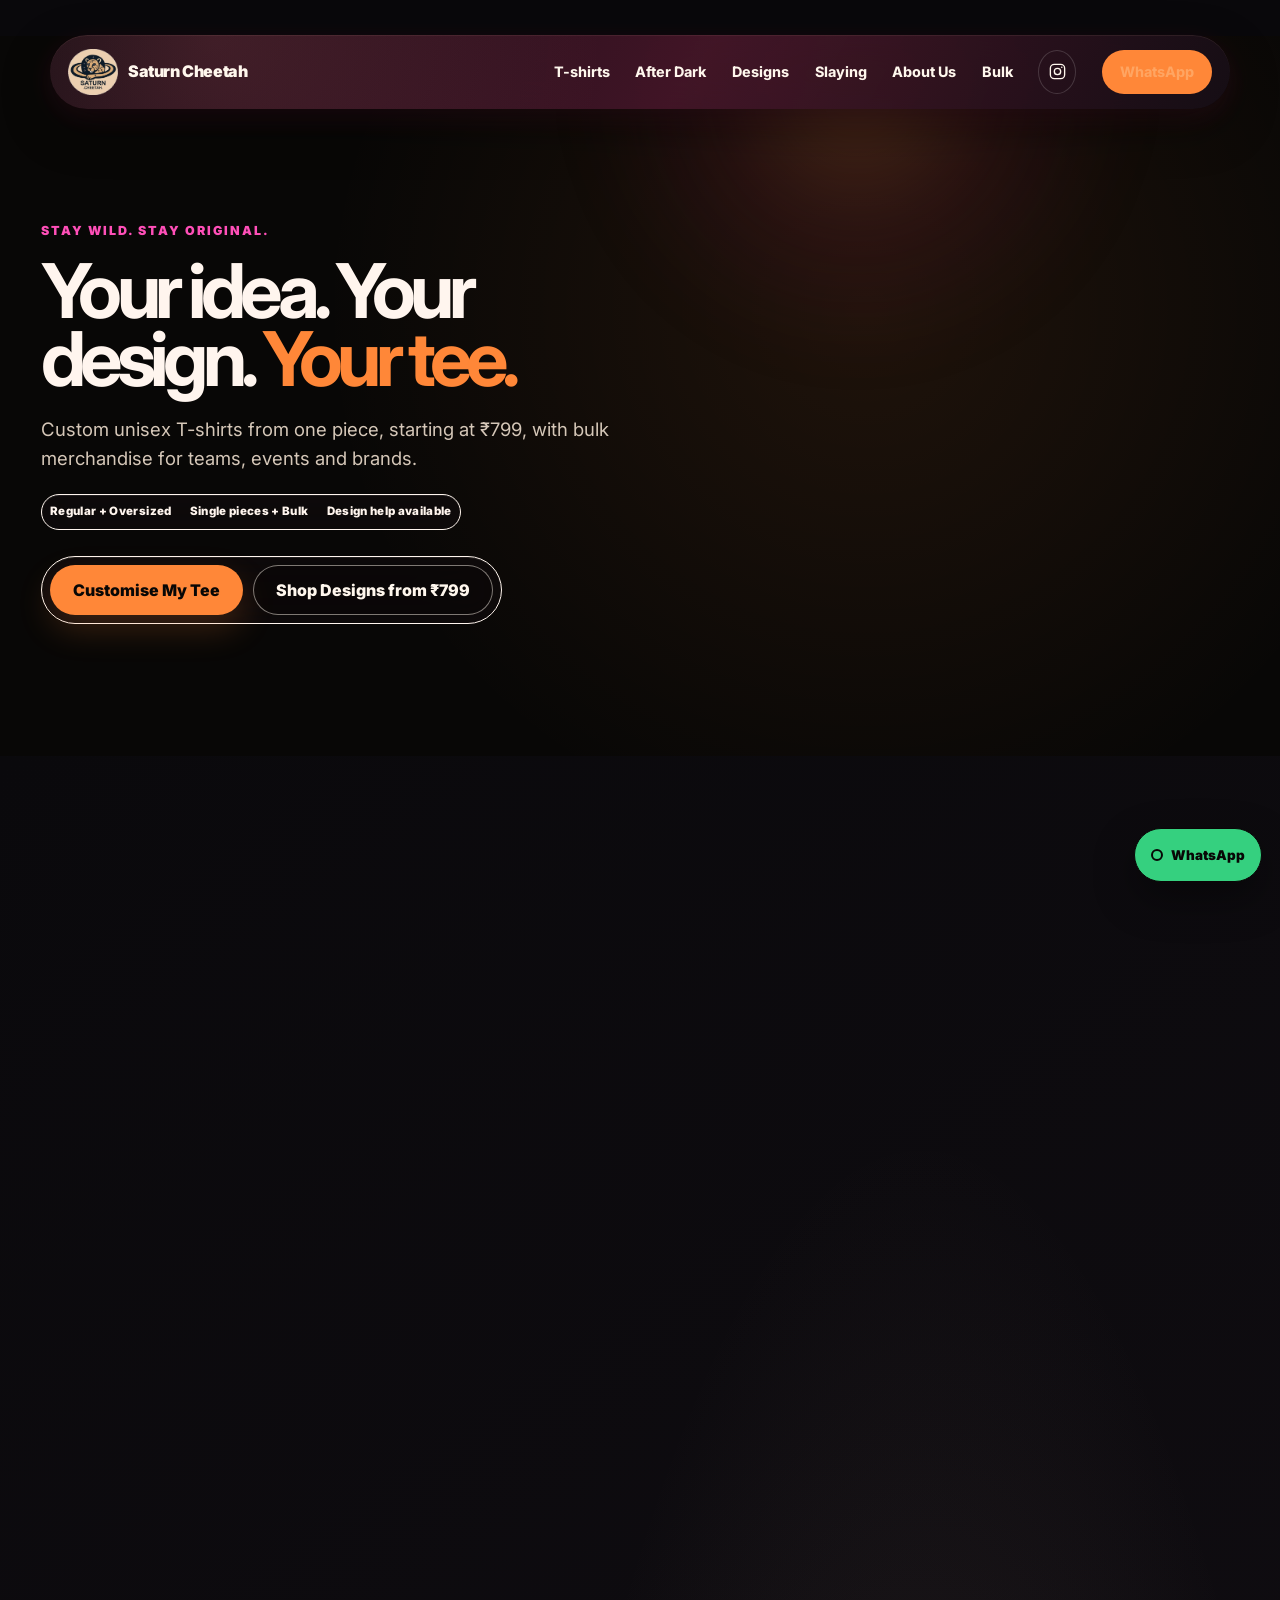
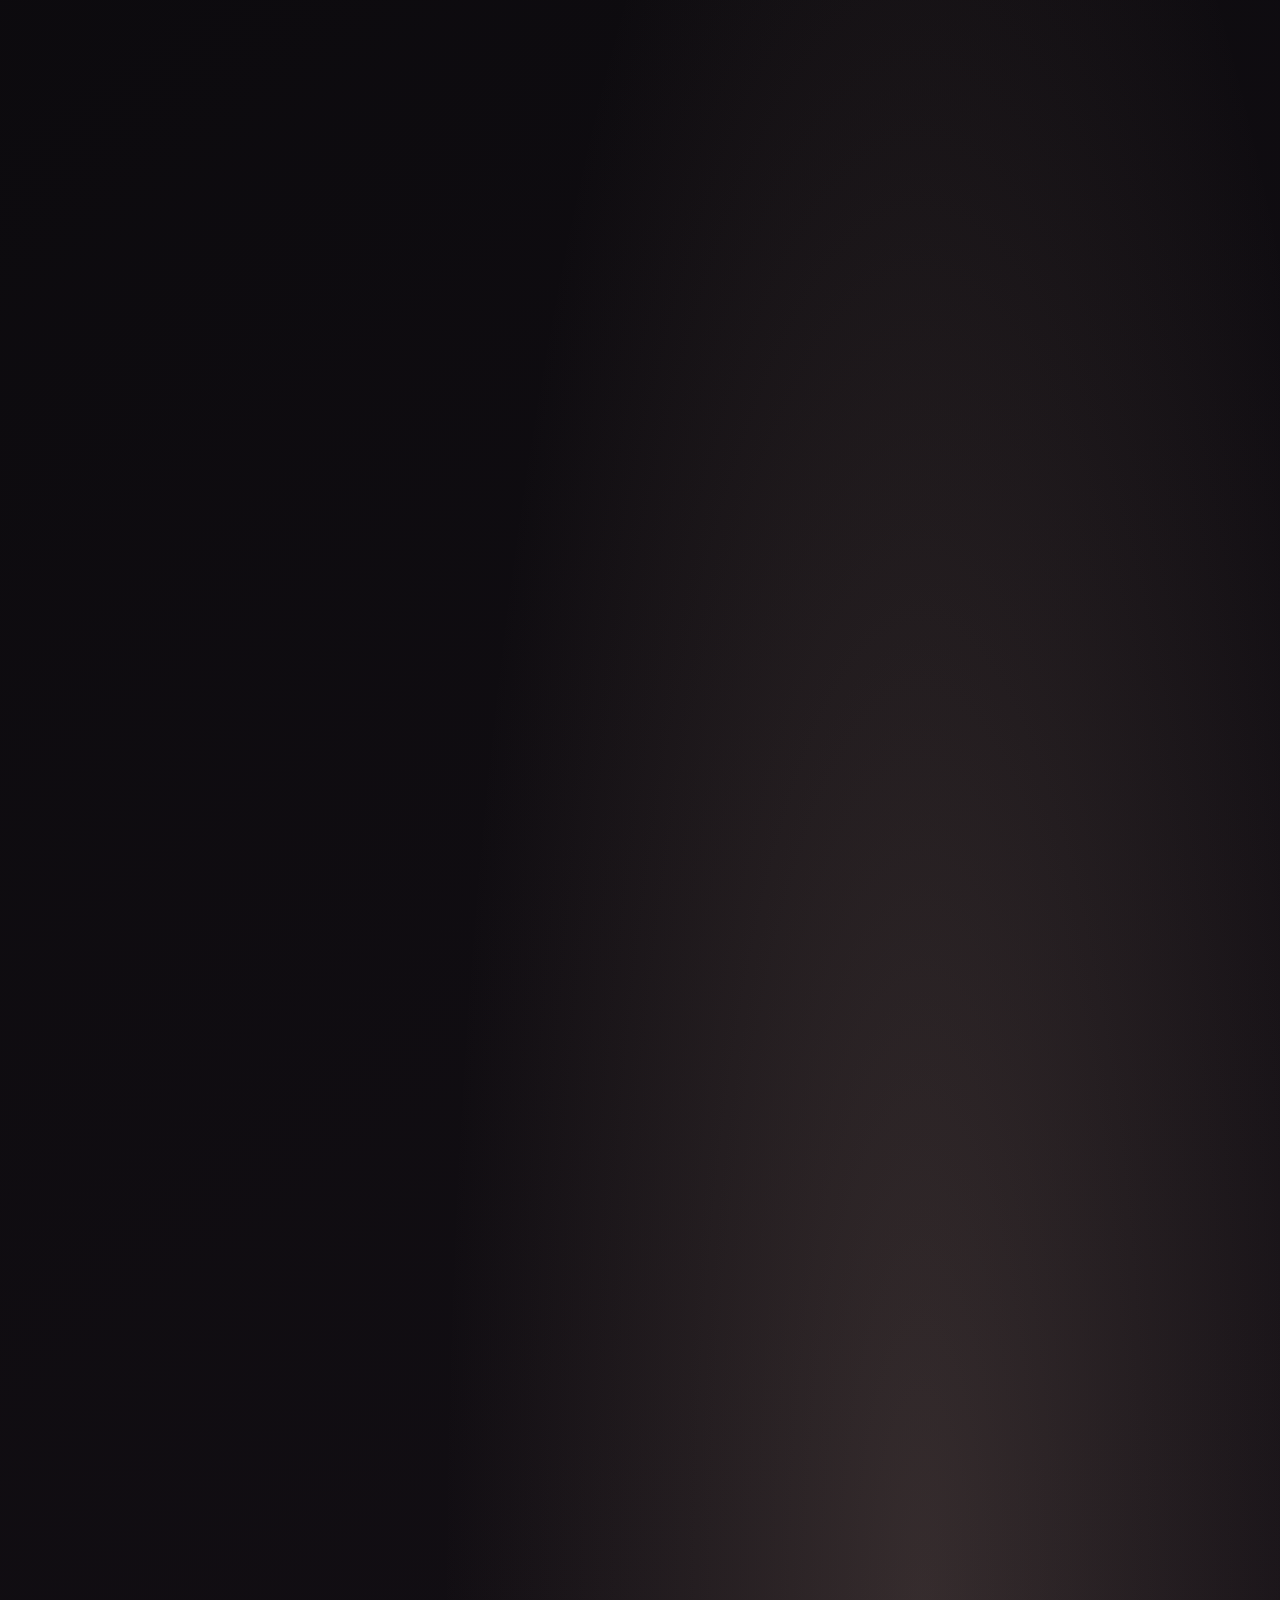
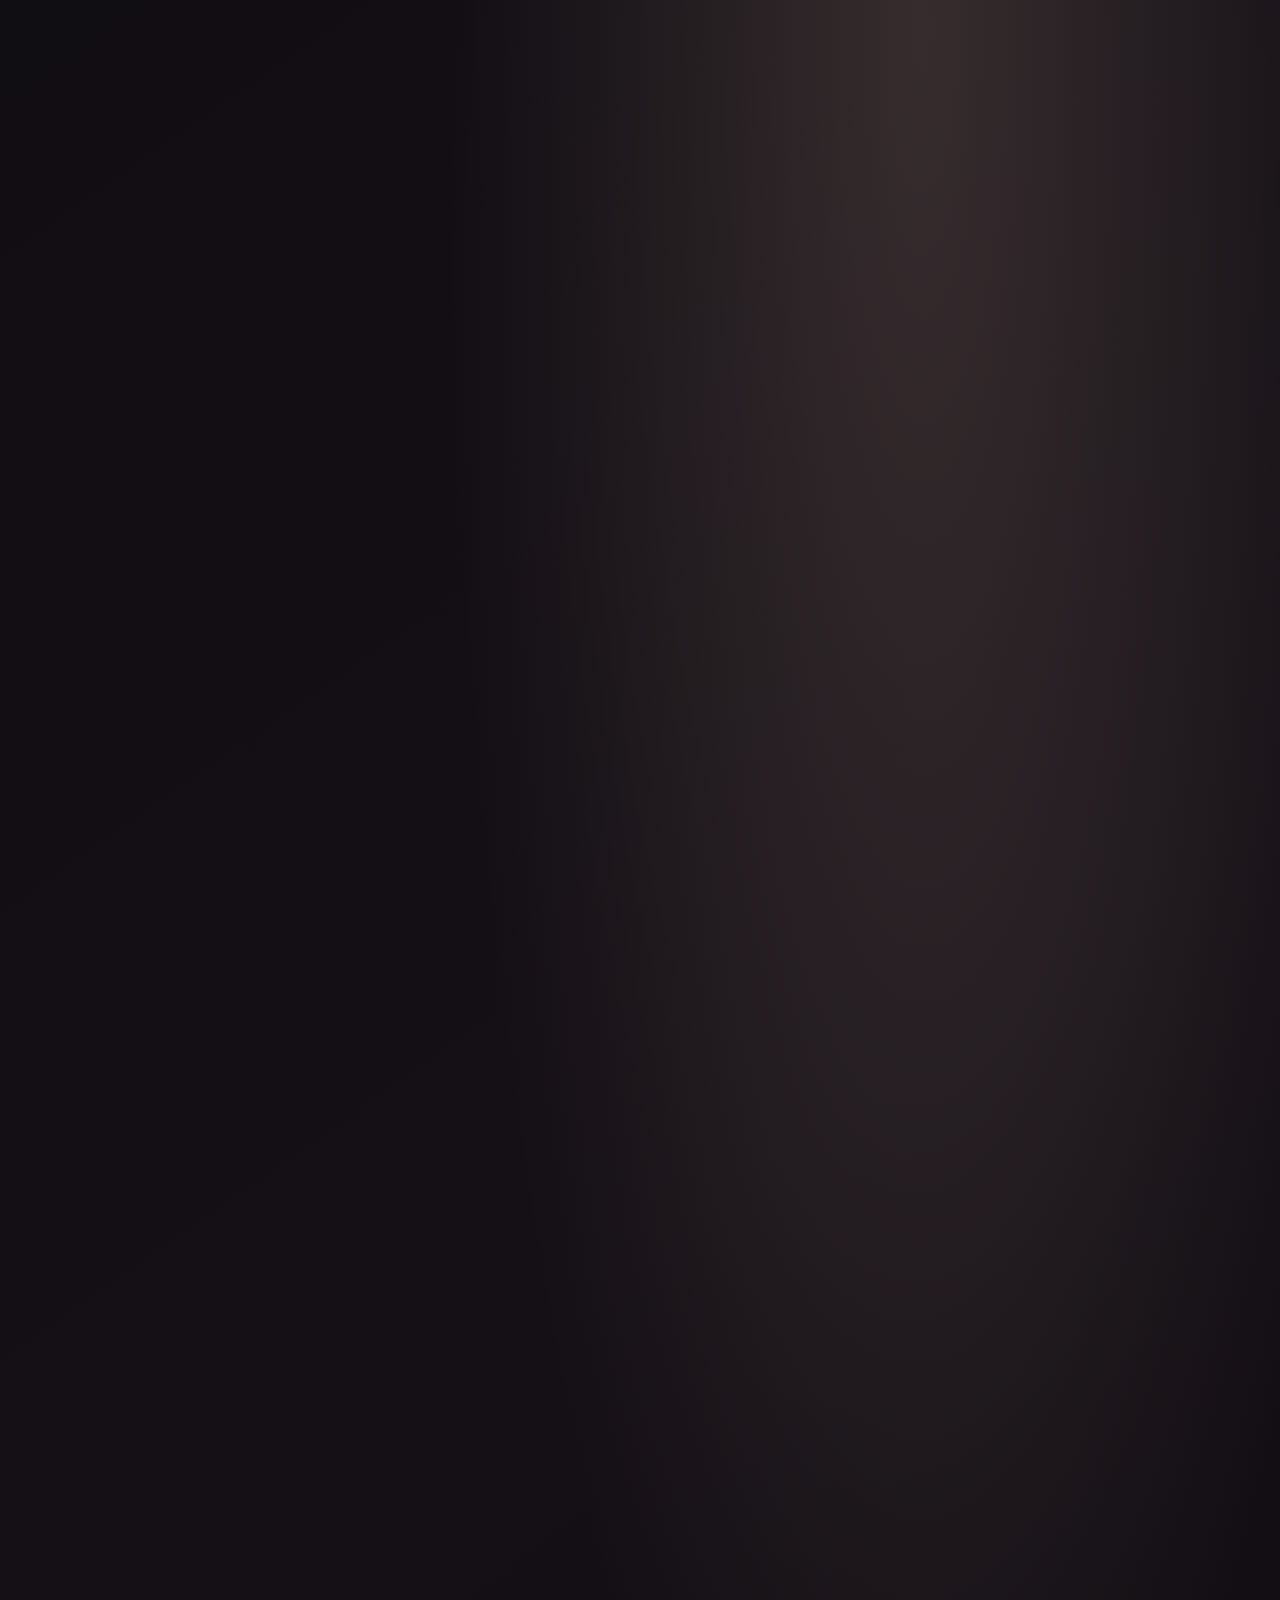
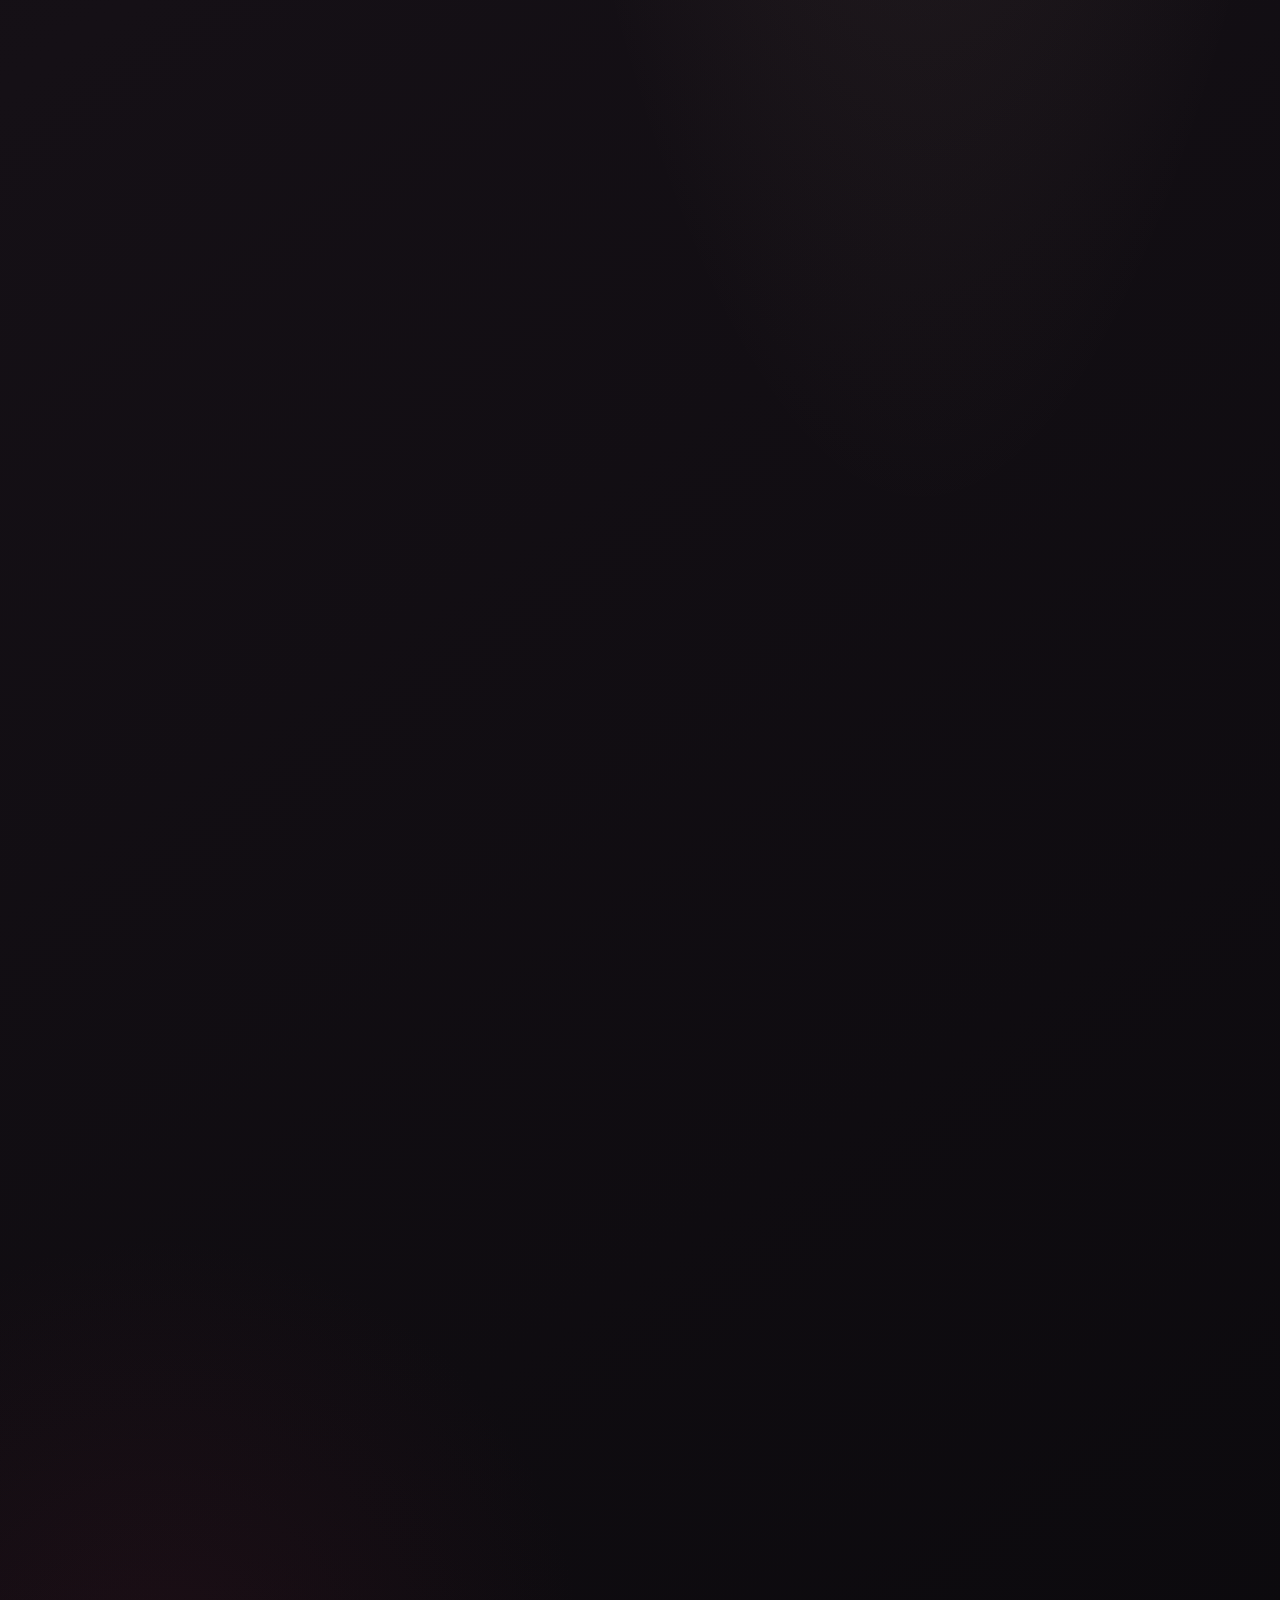
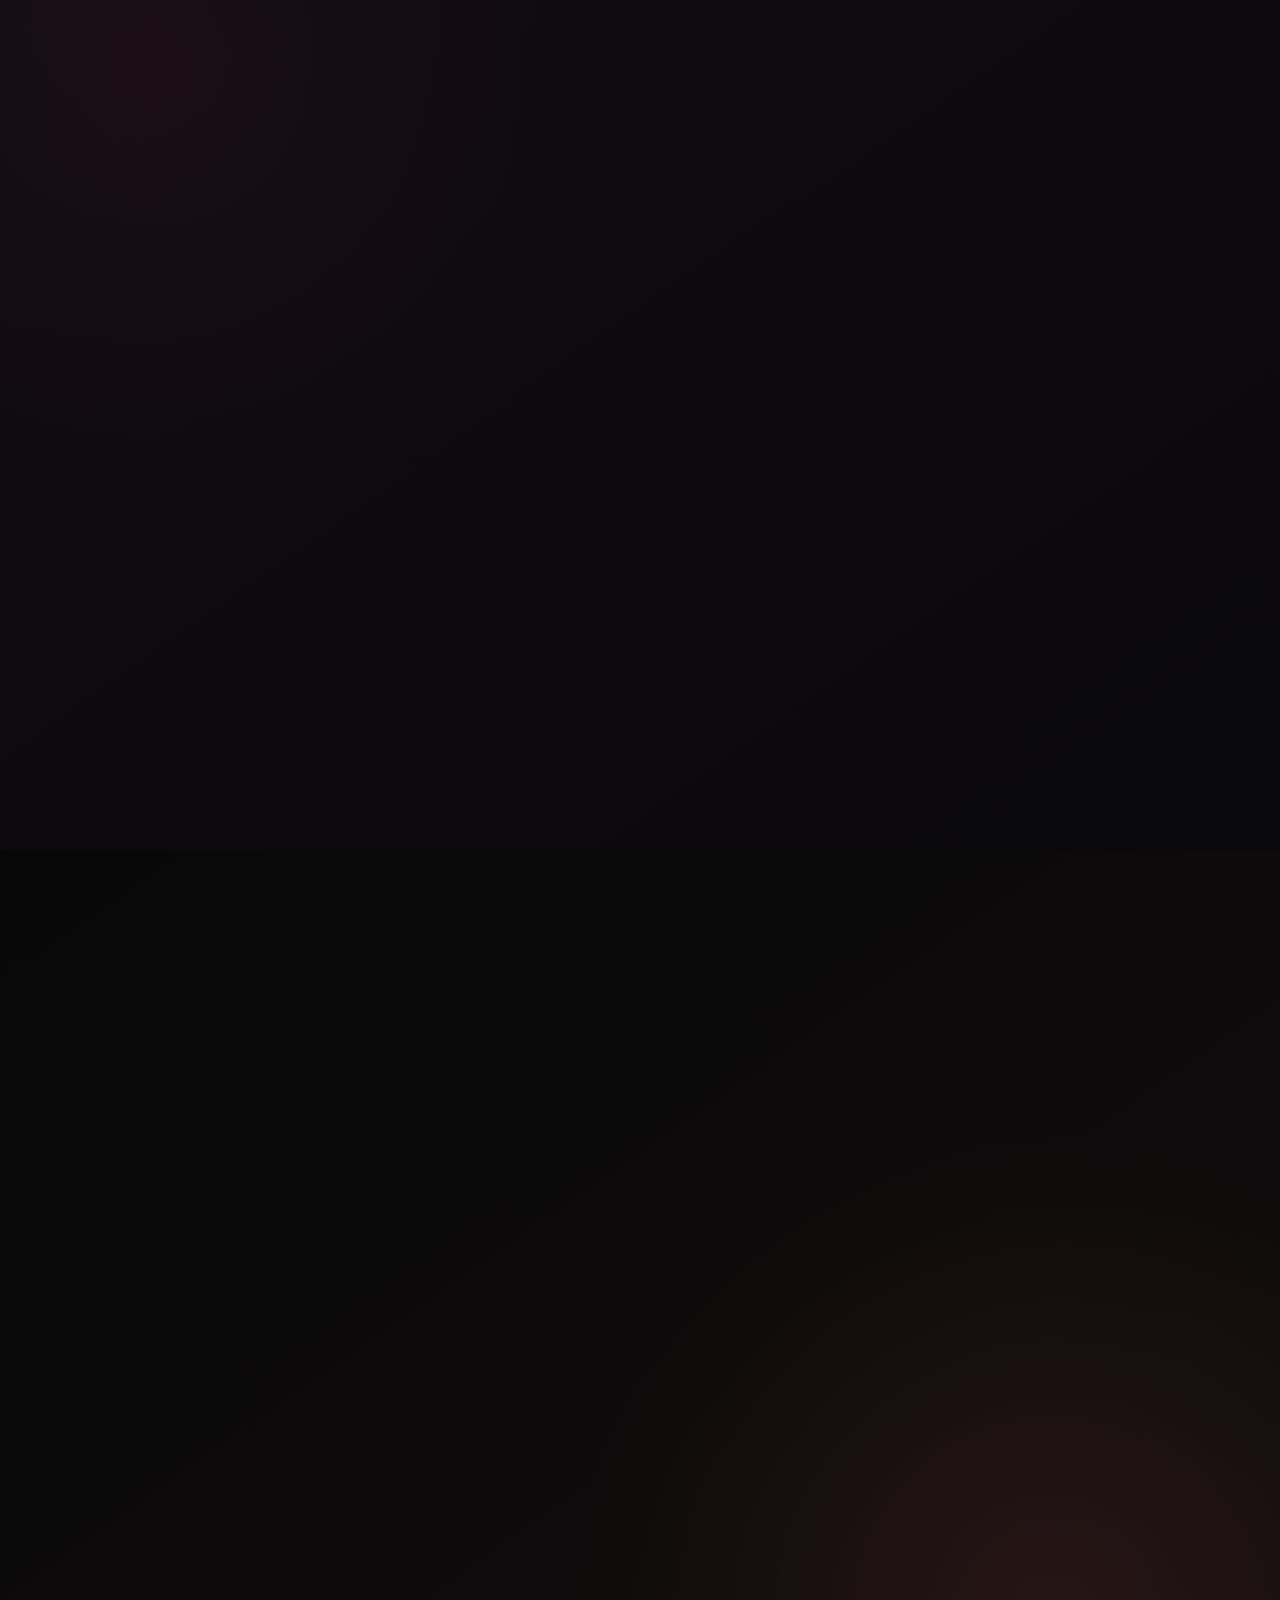
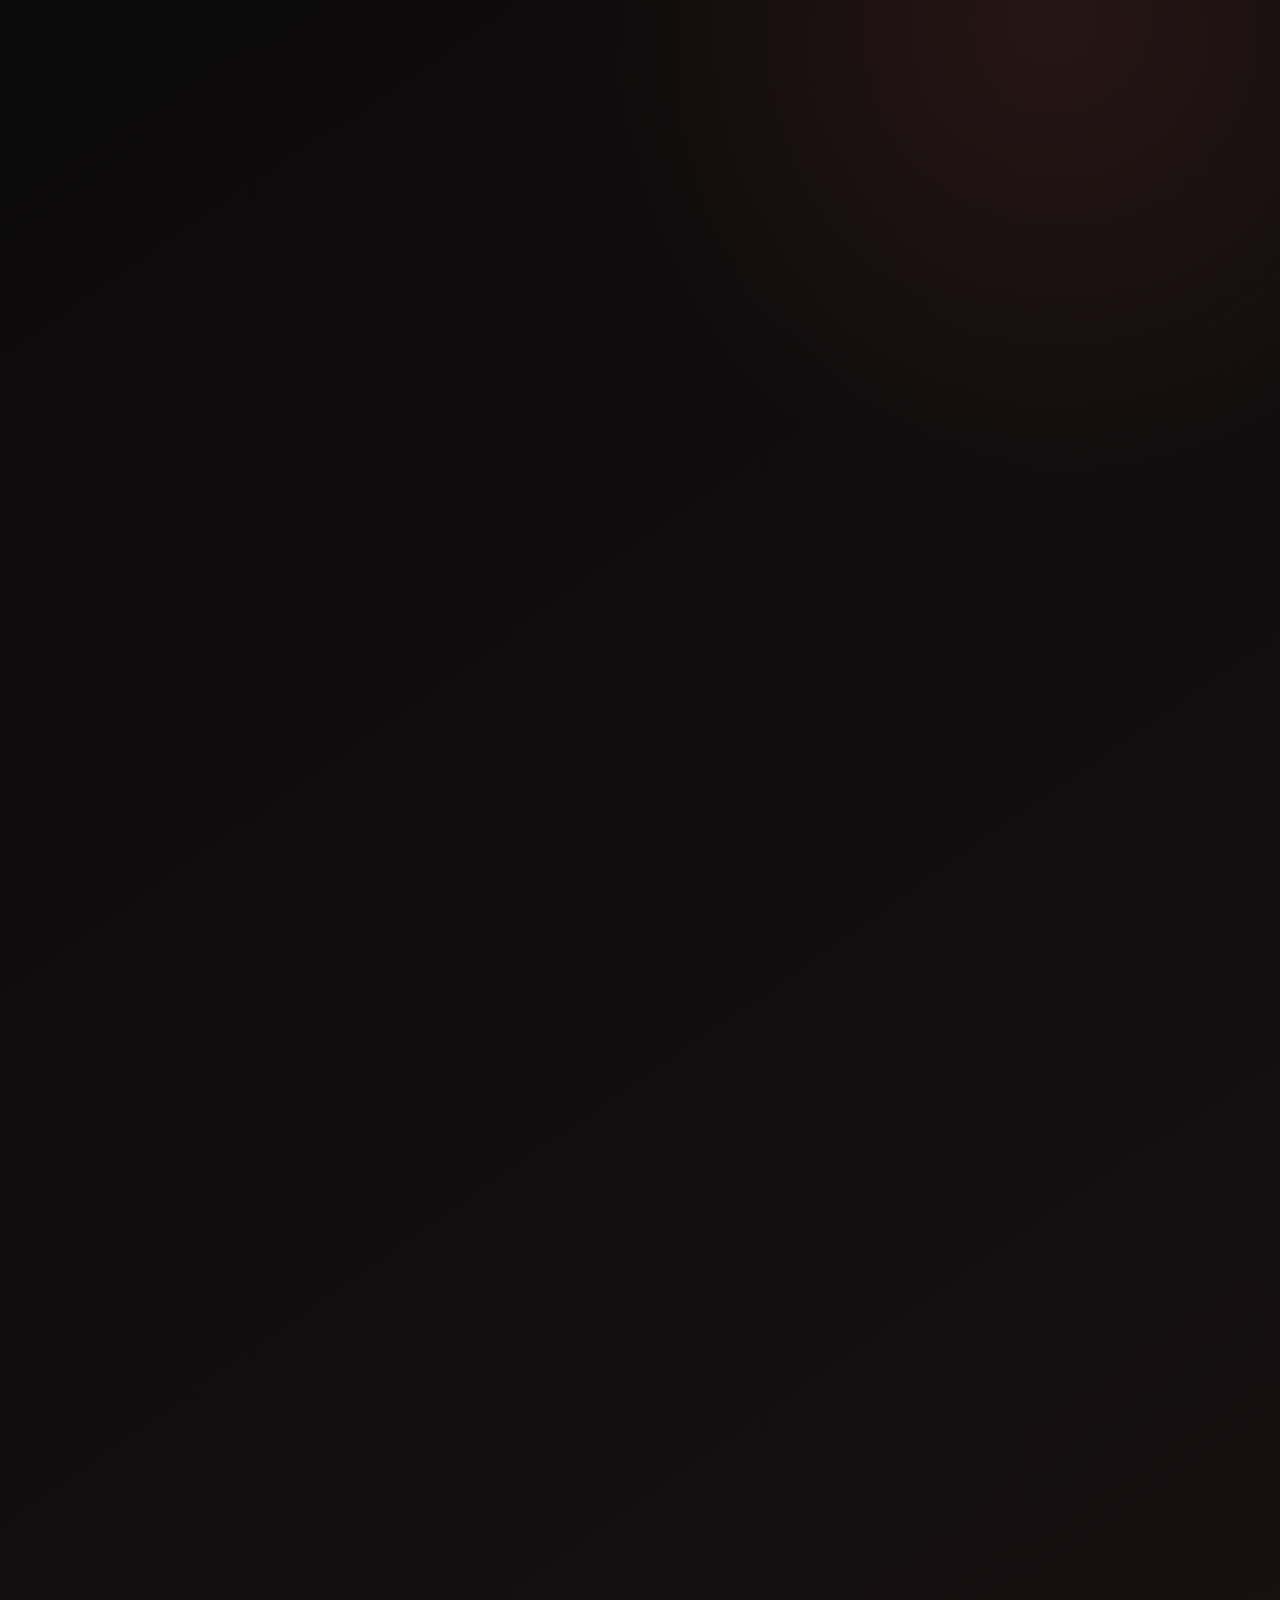
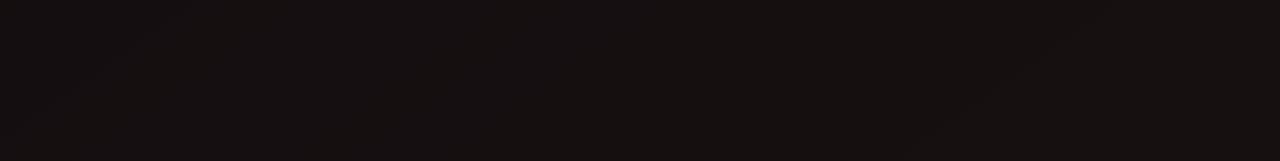
==== commit 4681ba7c: "Remove homepage atelier thread" ====
--- a/index.html
+++ b/index.html
@@ -89,7 +89,6 @@
   </header>
 
   <main id="main-content">
-    <span class="atelier-thread" aria-hidden="true"></span>
     <section class="hero" aria-labelledby="hero-title">
       <div class="container hero-content">
         <div class="hero-copy">
--- a/assets/css/site.min.css
+++ b/assets/css/site.min.css
@@ -1 +1 @@
-:root{--ink:#080706;--ink-raised:#15110f;--ink-warm:#21140e;--cream:#fff7ed;--cream-muted:#d5c7b8;--sand:#e6c59f;--sand-light:#f5e9d9;--surface-main:#0b0b0c;--surface-raised:#151515;--surface-secondary:#191817;--surface-cream:#f3e0c8;--text-light:#fff8ef;--text-muted:#cfc3b5;--text-dark:#17120f;--pink:#ff4fb8;--orange:#ff8738;--orange-light:#ffa562;--whatsapp:#35d07f;--after-dark-oxblood:#3f171b;--after-dark-burgundy:#541d22;--after-dark-silver:#a9a7a2;--line-dark:rgb(255 247 237 / 16%);--line-light:rgb(8 7 6 / 15%);--shadow:0 24px 70px rgb(0 0 0 / 28%);--radius-small:12px;--radius-medium:20px;--radius-large:30px;--content-width:1180px;--header-height:74px;--mobile-header-height:60px;--gutter:clamp(16px, 3vw, 30px);--section-space:clamp(64px, 8vw, 104px);--ease-premium:cubic-bezier(0.22, 1, 0.36, 1);--font-sans:Inter,ui-sans-serif,system-ui,-apple-system,BlinkMacSystemFont,"Segoe UI",sans-serif;--font-editorial:"Bodoni Moda","Bodoni 72",Didot,"Iowan Old Style",Georgia,serif;--font-display:var(--font-editorial)}*,::after,::before{box-sizing:border-box}html{scroll-behavior:smooth;scroll-padding-top:calc(var(--header-height) + 20px)}body{margin:0;color:var(--text-light);background:var(--surface-main);font-family:var(--font-sans);font-synthesis:none;line-height:1.55;text-rendering:optimizeLegibility;-webkit-font-smoothing:antialiased;-webkit-tap-highlight-color:transparent}body.modal-open,body.nav-open{overflow:hidden}html:not(.js-enabled) [data-tab-panel][hidden]{display:block!important}html:not(.js-enabled) .tab-list{display:none}img,video{display:block;max-width:100%}button,input,select,textarea{font:inherit}a,button,summary{touch-action:manipulation}a{color:inherit}h1,h2,h3,p{overflow-wrap:break-word}h1,h2,h3{text-wrap:balance}[hidden]{display:none!important}.container{width:min(calc(100% - (var(--gutter) * 2)),var(--content-width));margin-inline:auto}.section{padding-block:var(--section-space)}.sr-only{position:absolute;width:1px;height:1px;padding:0;margin:-1px;overflow:hidden;clip:rect(0,0,0,0);white-space:nowrap;border:0}.skip-link{position:fixed;top:-80px;left:16px;z-index:1000;padding:11px 16px;border-radius:10px;color:var(--ink);background:var(--orange);font-weight:850}.skip-link:focus{top:14px}:focus-visible{outline:3px solid var(--orange);outline-offset:3px}.site-header{position:sticky;top:0;z-index:100;min-height:var(--header-height);margin-bottom:calc(var(--header-height) * -1);border-bottom:1px solid transparent;color:var(--cream);background:0 0;transition:border-color 360ms var(--ease-premium),background-color 360ms var(--ease-premium),box-shadow 360ms var(--ease-premium)}.site-header.is-menu-open,.site-header.is-scrolled{border-color:var(--line-dark);background:rgb(8 7 6 / 94%);box-shadow:0 12px 38px rgb(0 0 0 / 32%)}@supports (backdrop-filter:blur(16px)){.site-header.is-menu-open,.site-header.is-scrolled{background:rgb(8 7 6 / 80%);backdrop-filter:blur(16px) saturate(125%)}}.nav-shell{position:relative;display:flex;min-height:var(--header-height);align-items:center;justify-content:space-between;gap:24px}.brand,.footer-brand{display:inline-flex;align-items:center;gap:10px;color:var(--cream);font-weight:900;letter-spacing:-.025em;text-decoration:none}.brand img{width:50px;height:50px;object-fit:contain}.primary-nav{display:flex;align-items:center;gap:clamp(16px,2vw,28px)}.primary-nav a{display:inline-flex;min-height:44px;align-items:center;justify-content:center;color:var(--cream);font-size:.9rem;font-weight:750;text-decoration:none}.primary-nav a[aria-current=location]{color:var(--orange-light)}.primary-nav .nav-cta{padding-inline:18px;border-radius:999px;color:var(--ink);background:var(--orange)}.nav-toggle{display:none;width:48px;height:48px;padding:8px 11px;border:0;color:var(--cream);background:0 0;cursor:pointer}.nav-toggle span{display:block;width:25px;height:2px;margin-block:5px;background:currentColor;transition:transform 180ms,opacity 180ms}.nav-toggle[aria-expanded=true] span:first-child{transform:translateY(7px) rotate(45deg)}.nav-toggle[aria-expanded=true] span:nth-child(2){opacity:0}.nav-toggle[aria-expanded=true] span:nth-child(3){transform:translateY(-7px) rotate(-45deg)}.eyebrow{margin:0 0 10px;color:var(--orange);font-size:.72rem;font-weight:900;letter-spacing:.15em;text-transform:uppercase}.section-heading h2{margin:0;font-size:clamp(2.3rem, 5vw, 4.8rem);line-height:.94;letter-spacing:-.06em}.section-heading>p:last-child{margin:16px 0 0;color:var(--cream-muted);font-size:clamp(.98rem, 1.5vw, 1.1rem)}.compact-heading h2{font-size:clamp(2.2rem, 4.2vw, 4rem)}.button{display:inline-flex;min-height:50px;align-items:center;justify-content:center;gap:9px;padding:13px 22px;border:1px solid transparent;border-radius:999px;color:inherit;font-weight:850;line-height:1.15;text-align:center;text-decoration:none;cursor:pointer;transition:transform 180ms,border-color 180ms,background-color 180ms,box-shadow 180ms}.button:active{transform:scale(.98)}.button-primary{color:var(--ink);background:var(--orange);box-shadow:0 14px 34px rgb(255 135 56 / 20%)}.button-secondary{border-color:rgb(255 247 237 / 48%);color:var(--cream);background:rgb(8 7 6 / 38%)}.button-whatsapp{color:var(--ink);background:var(--whatsapp);box-shadow:0 14px 34px rgb(53 208 127 / 18%)}.bulk-tee-section,.faq-section,.reviews-section,.secondary-section{box-shadow:inset 0 1px rgb(169 167 162 / 10%)}.bulk-tee-card,.faq-list details,.review-card,.whatsapp-enquiry-panel{border-color:rgb(169 167 162 / 20%)}:is(a,button,summary):focus-visible{box-shadow:0 0 0 5px rgb(84 29 34 / 22%)}.tertiary-link{display:inline-flex;min-height:44px;align-items:center;gap:8px;color:#7b3212;font-size:.9rem;font-weight:850}.hero{position:relative;isolation:isolate;min-height:clamp(650px,56.25vw,820px);overflow:hidden;background:var(--ink)}.hero::after{position:absolute;z-index:1;inset:0;content:"";background:linear-gradient(90deg,rgb(8 7 6 / 97%) 0,rgb(8 7 6 / 84%) 31%,rgb(8 7 6 / 24%) 60%,transparent 82%),linear-gradient(0deg,rgb(8 7 6 / 36%) 0,transparent 34%);pointer-events:none}.hero-content{display:flex;min-height:inherit;align-items:center;padding-top:calc(var(--header-height) + 44px);padding-bottom:64px}.hero-copy{width:min(52%,620px)}.hero-copy>:not(.hero-picture){position:relative;z-index:2}.hero-brand-line{margin:0 0 16px;color:var(--pink);font-size:.78rem;font-weight:900;letter-spacing:.16em;text-transform:uppercase}.hero h1{margin:0;font-size:clamp(3.4rem, 5.9vw, 6.4rem);line-height:.9;letter-spacing:-.075em}.hero h1 span{color:var(--orange)}.hero-mobile-break{display:none}.hero-lead{max-width:580px;margin:22px 0 0;color:var(--cream-muted);font-size:clamp(1rem, 1.45vw, 1.16rem)}.hero-proof-chips{display:flex;flex-wrap:wrap;gap:8px;margin:22px 0 0;padding:0;list-style:none}.hero-proof-chips li{border:1px solid var(--line-dark);border-radius:999px;font-size:.72rem;font-weight:850;letter-spacing:.03em}.hero-actions{display:flex;flex-wrap:wrap;gap:10px;margin-top:26px}.hero-note{margin:12px 0 0;color:#b9aa9b;font-size:.8rem;font-weight:700}.hero-picture{position:absolute;z-index:0;inset:0}.hero-picture img{width:100%;height:100%;object-fit:cover;object-position:65% center}.hero-intro{opacity:1;transform:none}.js-enabled .hero:not(.is-ready) .hero-intro{opacity:0;transform:translateY(14px)}.js-enabled .hero.is-ready .hero-intro{opacity:1;transform:none;transition:opacity 560ms var(--ease-premium),transform 560ms var(--ease-premium)}.js-enabled .hero.is-ready .hero-intro-1{transition-delay:50ms}.js-enabled .hero.is-ready .hero-intro-2{transition-delay:110ms}.js-enabled .hero.is-ready .hero-intro-3{transition-delay:180ms}.js-enabled .hero.is-ready .hero-intro-4{transition-delay:250ms}.js-enabled .hero.is-ready .hero-intro-5{transition-delay:320ms}.js-enabled .hero-picture img{transform:scale(1.025)}.js-enabled .hero.is-ready .hero-picture img{transform:scale(1);transition:transform 1s var(--ease-premium)}.tee-section{color:var(--ink);background:var(--sand-light)}.tee-selector{overflow:hidden;border:1px solid var(--line-light);border-radius:var(--radius-large);background:#fffaf2;box-shadow:0 24px 70px rgb(70 38 20 / 12%)}.tee-segments{display:grid;grid-template-columns:repeat(2,minmax(0,1fr));gap:8px;max-width:640px;margin:0;padding:16px;border:0}.tee-segments label{position:relative;cursor:pointer}.tee-segments input{position:absolute;opacity:0;pointer-events:none}.tee-segments label>span{display:flex;min-height:64px;align-items:center;justify-content:center;gap:8px;padding:12px;border:1px solid var(--line-light);border-radius:999px;background:#f4e6d5;font-size:.9rem;font-weight:760;text-align:center;transition:background-color 180ms,border-color 180ms,color 180ms}.tee-segments input:checked+span{border-color:var(--ink);color:var(--cream);background:var(--ink)}.tee-segments input:focus-visible+span{outline:3px solid var(--orange);outline-offset:3px}.tee-stage{display:grid;grid-template-columns:minmax(420px,1fr) minmax(0,1fr);grid-template-areas:"visual primary" "visual options" "visual secondary";grid-template-rows:auto auto 1fr;min-height:520px;border-top:1px solid var(--line-light)}.tee-visual{position:relative;display:grid;min-width:0;min-height:0;margin:0;place-items:center;overflow:hidden;padding:24px;grid-area:visual}.tee-visual img{width:min(100%,560px);max-width:100%;height:auto;aspect-ratio:994/1583;object-fit:contain;object-position:center;transition:opacity 180ms ease,transform .7s var(--ease-premium),filter .5s ease}.tee-visual.is-changing img{opacity:0}.tee-visual figcaption{position:absolute;top:16px;left:16px;padding:7px 10px;border-radius:999px;color:var(--cream);background:rgb(8 7 6 / 78%);font-size:.68rem;font-weight:800}.tee-details{display:flex;flex-direction:column;align-items:flex-start;justify-content:center;padding-inline:clamp(30px,5vw,68px)}.tee-details-primary{grid-area:primary;align-self:end;padding-top:clamp(30px,5vw,68px);padding-bottom:10px}.tee-details-secondary{grid-area:secondary;align-self:start;padding-top:10px;padding-bottom:clamp(30px,5vw,68px)}.product-spec{margin:0 0 8px;color:#9a3d15;font-size:.75rem;font-weight:900;letter-spacing:.1em;text-transform:uppercase}.tee-details h3{margin:0;font-size:clamp(2rem, 4vw, 3.7rem);line-height:.98;letter-spacing:-.055em}.tee-summary{max-width:520px;margin:14px 0 0;color:#594b40;font-size:1.02rem}.tee-options{display:grid;grid-area:options;width:100%;align-self:center;gap:14px;margin:0;padding:10px clamp(30px,5vw,68px)}.tee-option-group{min-width:0;margin:0;padding:0;border:0}.tee-option-group legend{margin-bottom:8px;color:#7b3212;font-size:.72rem;font-weight:900;letter-spacing:.08em;text-transform:uppercase}.tee-option-group legend strong{color:var(--ink)}.tee-colour-options,.tee-size-options{display:flex;align-items:center;flex-wrap:wrap;gap:6px}.tee-colour-options button,.tee-size-options button{display:inline-flex;min-height:44px;align-items:center;justify-content:center;gap:7px;padding:7px 10px;border:1px solid #bea991;border-radius:999px;color:var(--ink);background:#fffaf2;font:inherit;font-size:.72rem;font-weight:800;cursor:pointer;transition:border-color 180ms,background-color 180ms,box-shadow 180ms}.tee-colour-indicator{width:15px;height:15px;flex:0 0 auto;border:1px solid #766b60;border-radius:50%;background:var(--swatch-colour);box-shadow:inset 0 0 0 1px rgb(255 255 255 / 32%)}.tee-colour-options button[aria-pressed=true],.tee-size-options button[aria-pressed=true]{border-color:var(--ink);background:#f0dac0;box-shadow:inset 0 0 0 1px var(--ink)}.tee-colour-options button:focus-visible,.tee-size-options button:focus-visible{outline:3px solid var(--orange);outline-offset:2px}.tee-size-options button{min-width:46px;min-height:44px;font-size:.8rem}.tee-size-prompt{margin:8px 0 0;color:#9d2819;font-size:.82rem;font-weight:800}.tee-details dl{display:grid;grid-template-columns:repeat(2,minmax(0,1fr));width:100%;max-width:570px;gap:12px;margin:20px 0}.tee-details dl div{padding:14px;border:1px solid var(--line-light);border-radius:var(--radius-small);background:#f6eadc}.tee-details dt{margin-bottom:4px;font-size:.68rem;font-weight:900;letter-spacing:.1em;text-transform:uppercase}.tee-details dd{margin:0;font-size:.9rem;font-weight:760}.tee-details .tertiary-link{margin-top:12px}.tab-module{overflow:hidden;border:1px solid var(--line-dark);border-radius:var(--radius-large);background:var(--surface-raised);box-shadow:var(--shadow)}.tab-list{display:flex;gap:8px;padding:12px;border-bottom:1px solid var(--line-dark)}.tab-list button{min-height:48px;padding:10px 18px;border:1px solid transparent;border-radius:999px;color:var(--text-muted);background:0 0;font-weight:850;cursor:pointer}.tab-list button[aria-selected=true]{border-color:rgb(255 135 56 / 55%);color:var(--ink);background:var(--orange)}.tab-panel{padding:clamp(20px,4vw,40px)}.panel-intro{display:flex;align-items:end;justify-content:space-between;gap:24px;margin-bottom:20px}.panel-intro p{max-width:650px;margin:0;color:var(--text-muted)}.panel-intro span{color:#a8998b;font-size:.72rem}.design-gallery{display:flex;align-items:flex-start;gap:14px;padding-top:6px;overflow-x:auto;overscroll-behavior-inline:contain;scroll-snap-type:inline mandatory;scrollbar-width:none}.design-gallery::-webkit-scrollbar{display:none}.design-gallery-meta{display:flex;justify-content:flex-end;margin-bottom:10px}.design-gallery-meta p{min-width:68px;margin:0;padding:6px 10px;border:1px solid;border-radius:999px;color:#574b43;background:#fff8ef;font-size:.72rem;font-weight:900;letter-spacing:.08em;text-align:center}.design-card{--editorial-offset:0px;display:flex;flex:0 0 clamp(190px,24vw,240px);align-self:start;min-width:0;flex-direction:column;color:#17120f;scroll-snap-align:start;text-align:left;transform:translateY(var(--editorial-offset));transition:transform 220ms var(--ease-premium),border-color 220ms ease,box-shadow 220ms ease}.design-preview{display:grid;width:100%;aspect-ratio:4/5;place-items:center;overflow:hidden;cursor:zoom-in}.design-preview img{width:100%;height:100%;min-width:0;min-height:0;max-width:100%;max-height:100%;object-fit:cover;object-position:center}.design-card-kicker{margin:0 0 5px;color:#9a3d15;font-size:.62rem;font-weight:900;letter-spacing:.12em;text-transform:uppercase}.design-card-custom-story{border-color:rgb(255 135 56 / 52%)}.design-card[data-tee-tone=black] .design-preview{background:#f8ead8}.design-card[data-tee-tone=white] .design-preview{background:#151515}.design-card-body{display:flex;flex:1;flex-direction:column;border-top:1px solid}.design-card h3{line-height:1.25}.design-card-body a{display:inline-flex;align-items:center;align-self:flex-start;color:#17120f;font-size:.76rem;font-weight:900;text-decoration:underline;text-decoration-color:var(--orange);text-decoration-thickness:2px;text-underline-offset:4px}.design-card:is(:hover,:focus-within,.is-active){border-color:var(--orange);box-shadow:0 18px 34px rgb(23 18 15 / 16%);transform:translateY(calc(var(--editorial-offset) - 5px))}.direction-section .form-submit p,.direction-section .panel-intro p,.direction-section .section-heading>p:last-child{color:#574b43}.direction-section .tab-module{box-shadow:0 24px 60px rgb(23 18 15 / 14%)}.direction-section .tab-list button[aria-selected=true]{color:var(--ink);background:var(--orange)}.direction-section .design-card{border-color:rgb(23 18 15 / 18%);color:#17120f;background:#fff8ef}.direction-section .design-card:is(:hover,:focus-within,.is-active){border-color:var(--orange)}.direction-section .customise-form{border-color:rgb(23 18 15 / 18%);background:#fff8ef}.direction-section .field label,.direction-section .optional-details summary{color:#17120f}.direction-section input,.direction-section select,.direction-section textarea{border-color:rgb(23 18 15 / 18%);color:#17120f;background:#fffaf2}.direction-section input::placeholder,.direction-section textarea::placeholder{color:#71655c}.direction-section .optional-details{border-color:rgb(23 18 15 / 18%);background:#f8ead8}.direction-section .optional-grid{border-color:rgb(23 18 15 / 14%);background:#fff8ef}.customise-form{padding:clamp(18px,3vw,30px);border:1px solid var(--line-dark);border-radius:var(--radius-medium);background:var(--surface-raised)}.form-grid,.optional-grid{display:grid;grid-template-columns:repeat(3,minmax(0,1fr));gap:14px}.field{min-width:0}.field label{display:block;margin-bottom:7px;color:var(--cream);font-size:.78rem;font-weight:850}.field-wide{grid-column:1/-1}input,select,textarea{width:100%;min-height:48px;padding:11px 13px;border:1px solid var(--line-dark);border-radius:var(--radius-small);outline:0;color:var(--text-light);background:var(--surface-secondary)}textarea{min-height:96px;resize:vertical}input:focus,select:focus,textarea:focus{border-color:var(--orange);box-shadow:0 0 0 4px rgb(255 135 56 / 14%)}.optional-details{margin-top:16px;border:1px solid var(--line-dark);border-radius:var(--radius-small)}.optional-details summary{display:flex;min-height:48px;align-items:center;padding:11px 14px;font-weight:850;cursor:pointer}.optional-grid{padding:16px;border-top:1px solid var(--line-dark)}.form-submit{display:flex;align-items:center;justify-content:space-between;gap:20px;margin-top:18px}.form-submit p{max-width:440px;margin:0;color:#a8998b;font-size:.76rem}.after-dark-section{--after-dark-obsidian:#080808;--after-dark-charcoal:#151515;--after-dark-bone:#e4d5c8;position:relative;overflow:hidden;color:var(--after-dark-bone);background:radial-gradient(circle at 10% 18%,rgb(84 29 34 / 34%),transparent 29%),radial-gradient(circle at 92% 84%,rgb(63 23 27 / 30%),transparent 24%),var(--after-dark-obsidian)}.after-dark-section::before{position:absolute;aspect-ratio:1;box-shadow:18px 0 0 -17px rgb(84 29 34 / 72%);content:"";opacity:.62;pointer-events:none}.after-dark-shell{position:relative;z-index:1;grid-template-columns:minmax(0,0.82fr) minmax(0,1.18fr);grid-template-areas:"intro lead" "options options" "support support";align-items:center;gap:clamp(22px,4vw,48px)}.after-dark-intro{grid-area:intro}.after-dark-kicker{color:var(--after-dark-silver);letter-spacing:.16em;text-transform:uppercase}.after-dark-intro h2{max-width:520px;color:var(--after-dark-bone);font-family:var(--font-editorial)}.after-dark-lead{color:var(--after-dark-bone)}.after-dark-feasibility{max-width:560px;color:var(--after-dark-silver)}.after-dark-garments{display:flex;flex-wrap:wrap;gap:8px;margin:20px 0 0;padding:0;list-style:none}.after-dark-garments li{padding:7px 10px;border:1px solid;border-radius:999px;color:var(--after-dark-bone);background:rgb(21 21 21 / 78%);font-size:.7rem;font-weight:760}.after-dark-actions{display:flex;flex-wrap:wrap;gap:10px}.after-dark-actions .button{min-height:48px;width:100%}.after-dark-actions .button-secondary{border-color:rgb(169 167 162 / 42%);color:var(--after-dark-bone);background:rgb(21 21 21 / 72%)}.after-dark-lead-visual{grid-area:lead;margin:0;overflow:hidden;border:1px solid;border-radius:22px;background:var(--after-dark-charcoal);box-shadow:0 24px 70px rgb(0 0 0 / 45%)}.after-dark-lead-visual img,.after-dark-lead-visual picture{display:block;width:100%}.after-dark-lead-visual img{height:auto;object-fit:contain}.after-dark-lead-visual figcaption{padding:10px 13px;border-top:1px solid;color:var(--after-dark-silver);background:var(--after-dark-charcoal);font-size:.68rem}.after-dark-options{display:grid;grid-area:options;grid-template-columns:repeat(4,minmax(0,1fr));gap:10px;outline:0}.after-dark-option{padding:18px;border:1px solid;border-radius:16px;background:rgb(21 21 21 / 86%);transition:transform 180ms var(--ease-premium),border-color 180ms ease,box-shadow 180ms ease}.after-dark-option>span{color:#9e464d;font-family:var(--font-editorial);font-size:.76rem}.after-dark-option h3{margin:10px 0 6px;color:var(--after-dark-bone);font-size:.95rem}.after-dark-option p{margin:0;color:var(--after-dark-silver);font-size:.76rem}.after-dark-options:focus-visible{outline:3px solid var(--orange);outline-offset:5px}.after-dark-supporting{display:grid;grid-area:support;grid-template-columns:repeat(2,minmax(0,1fr));gap:12px}.after-dark-supporting figure{display:grid;grid-template-columns:minmax(120px,0.72fr) minmax(0,1fr);align-items:center;margin:0;overflow:hidden;border:1px solid;border-radius:16px}.after-dark-supporting picture{display:block;height:190px;background:var(--after-dark-obsidian)}.after-dark-supporting figcaption{color:var(--after-dark-bone);font-family:var(--font-editorial)}.after-dark-section{background:radial-gradient(circle at 8% 12%,rgb(135 61 56 / 32%),transparent 28%),radial-gradient(circle at 92% 78%,rgb(84 29 34 / 34%),transparent 30%),linear-gradient(145deg,#080808 0,#171112 52%,#080808 100%)}.after-dark-shell{grid-template-columns:minmax(300px,0.78fr) minmax(0,1.22fr);grid-template-areas:"intro media" "config media";align-items:start;gap:clamp(24px,4vw,46px)}.after-dark-media{display:grid;grid-area:media;min-width:0;gap:12px}.after-dark-lead-visual{grid-area:auto;border-color:rgb(169 167 162 / 46%);background:#241a1b;box-shadow:0 28px 74px rgb(0 0 0 / 52%),0 0 46px rgb(135 61 56 / 16%)}.after-dark-lead-visual img{width:100%;max-height:660px;object-fit:contain;background:#241a1b}.after-dark-lead-visual figcaption{color:#c6bbb1;background:#21191a}.after-dark-supporting{grid-template-columns:repeat(3,minmax(0,1fr));gap:10px;outline:0}.after-dark-supporting figure{display:flex;min-width:0;flex-direction:column;border-color:rgb(169 167 162 / 34%);background:#261c1d}.after-dark-supporting img{object-fit:contain;width:100%;height:156px;padding:6px;object-fit:contain;background:#2a1f20}.after-dark-supporting figcaption{min-height:54px;padding:10px 12px;color:var(--after-dark-bone);font-family:inherit;font-size:.74rem;font-weight:780}.after-dark-supporting:focus-visible{outline:3px solid var(--orange);outline-offset:4px}.after-dark-step{letter-spacing:.12em;text-transform:uppercase}.after-dark-configurator-heading h3{color:var(--after-dark-bone);font-family:var(--font-editorial);line-height:1}.after-dark-choice-group{min-width:0;margin:15px 0 0;padding:0;border:0}.after-dark-choice-group legend,.after-dark-configurator .field label{margin-bottom:7px;color:var(--after-dark-bone);font-size:.72rem;font-weight:850}.after-dark-choice-group legend span{color:var(--after-dark-silver);font-size:.65rem;font-weight:650}.after-dark-choice-grid{display:grid;gap:7px}.after-dark-choice-grid-three{grid-template-columns:repeat(3,minmax(0,1fr))}.after-dark-choice-grid-two,.after-dark-customisation-grid{grid-template-columns:repeat(2,minmax(0,1fr))}.after-dark-size-grid{grid-template-columns:repeat(6,minmax(44px,1fr))}.after-dark-choice-grid label{position:relative;min-width:0;cursor:pointer}.after-dark-choice-grid input{position:absolute;width:1px;height:1px;opacity:0;pointer-events:none}.after-dark-choice-grid label>span{display:flex;min-height:44px;align-items:center;justify-content:center;padding:8px 9px;border:1px solid;border-radius:11px;color:var(--after-dark-bone);background:#2b2223;font-size:.7rem;font-weight:760;line-height:1.2;text-align:center;transition:border-color 160ms,background-color 160ms,box-shadow 160ms}.after-dark-choice-grid input:checked+span{border-color:#c47872;color:#fff8ef;background:#64302f;box-shadow:inset 0 0 0 1px rgb(228 213 200 / 18%)}.after-dark-choice-grid input:focus-visible+span{outline:3px solid var(--orange);outline-offset:2px}.after-dark-form-grid{display:grid;grid-template-columns:minmax(90px,0.65fr) minmax(0,1.35fr);gap:10px;margin-top:15px}.after-dark-configurator input[type=number],.after-dark-configurator select{min-height:46px;border-color:rgb(169 167 162 / 38%);color:var(--after-dark-bone);background:#2b2223}.after-dark-configurator select option{color:var(--after-dark-bone);background:#21191a}.after-dark-field-error{margin:7px 0 0;color:#f3a29b;font-size:.72rem;font-weight:760}.after-dark-summary{border:1px solid;border-radius:12px;background:#181314}.after-dark-summary span{color:#c66b64;font-size:.64rem;font-weight:850;letter-spacing:.1em;text-transform:uppercase}.after-dark-summary p{color:var(--after-dark-bone);font-size:.74rem}.after-dark-actions{display:grid;grid-template-columns:1fr;gap:8px}@media (hover:hover){.tee-visual:hover img{filter:contrast(1.025) saturate(1.04);transform:scale(1.025)}.after-dark-option:hover{border-color:rgb(84 29 34 / 88%);box-shadow:0 12px 34px rgb(84 29 34 / 18%);transform:translateY(-3px)}.after-dark-choice-grid label:hover>span{border-color:#9f5a56;box-shadow:0 0 18px rgb(84 29 34 / 26%)}}.after-dark-shell{display:block}.after-dark-hero{display:grid;grid-template-columns:minmax(280px,0.72fr) minmax(0,1.28fr);align-items:center;gap:clamp(28px,5vw,64px)}.after-dark-tagline{color:#d37b73;font-family:var(--font-editorial)}.after-dark-hero .after-dark-lead{margin-top:14px}.after-dark-hero .after-dark-lead-visual{background:radial-gradient(circle at 50% 38%,rgb(135 61 56 / 28%),transparent 58%),#292b30}.after-dark-hero .after-dark-lead-visual img{height:clamp(480px,52vw,680px);max-height:none;background:0 0}.after-dark-configurator{grid-area:config;min-width:0;box-shadow:0 22px 58px rgb(0 0 0 / 34%);background:linear-gradient(135deg,rgb(84 29 34 / 34%),transparent 32%),#1b1c20}.after-dark-configurator-heading{display:flex;flex-wrap:wrap;align-items:end;justify-content:space-between;gap:8px 24px}.after-dark-configurator-heading>p:last-child{max-width:500px;color:#bbb5ae;font-size:.78rem}.after-dark-detail-grid{display:grid;grid-template-columns:repeat(2,minmax(0,1fr));margin-top:22px}.after-dark-style-card{grid-column:1/-1}.after-dark-detail-card legend{color:var(--after-dark-bone);font-family:var(--font-editorial);font-size:1rem}.after-dark-detail-card legend span{color:#c66b64;font-family:inherit;font-size:.68rem;letter-spacing:.08em}.after-dark-size-choices,.after-dark-status-choices,.after-dark-visual-choices{display:grid;gap:8px}.after-dark-panel-choices,.after-dark-style-choices{grid-template-columns:repeat(3,minmax(0,1fr))}.after-dark-compact-choices{grid-template-columns:repeat(4,minmax(0,1fr))}.after-dark-size-choices{grid-template-columns:repeat(6,minmax(0,1fr))}.after-dark-status-choices{grid-template-columns:repeat(2,minmax(0,1fr))}.after-dark-size-choices label,.after-dark-status-choices label,.after-dark-visual-choices label{position:relative;min-width:0;cursor:pointer}.after-dark-size-choices input,.after-dark-status-choices input,.after-dark-visual-choices input{position:absolute;width:1px;height:1px;opacity:0;pointer-events:none}.after-dark-visual-choices label>span{display:grid;min-height:72px;grid-template-columns:50px minmax(0,1fr);align-items:center;gap:9px;padding:7px;border:1px solid;border-radius:12px;color:var(--after-dark-bone);background:#303137;transition:border-color 160ms,background-color 160ms,box-shadow 160ms}.after-dark-visual-choices b{min-width:0;font-size:.7rem;line-height:1.2}.after-dark-thumb{display:block;width:50px;height:56px;border:1px solid;border-radius:8px;background-color:#3a3b40;background-position:center;background-repeat:no-repeat;background-size:cover}.thumb-style-oversized,.thumb-style-regular,.thumb-style-vest{background-image:url("../images/after-dark-final/saturn-after-dark-lead-720.webp")}.thumb-style-regular{background-position:12% 66%}.thumb-style-oversized{background-position:48% 66%}.thumb-style-vest{background-position:72% 66%}.thumb-hardware-chains,.thumb-hardware-eyelets,.thumb-hardware-pressings,.thumb-hardware-rings{background-image:url("../images/after-dark-final/saturn-after-dark-silver-hardware-720.webp")}.thumb-hardware-rings{background-position:8% center}.thumb-hardware-eyelets{background-position:58% center}.thumb-hardware-chains{background-position:32% center}.thumb-hardware-pressings{background-position:88% center}.thumb-panel-clean,.thumb-panel-mixed,.thumb-panel-net{background-image:url("../images/after-dark-final/saturn-after-dark-black-net-720.webp")}.thumb-panel-net{background-position:48% 66%}.thumb-panel-clean{background-position:12% 62%}.thumb-panel-mixed{background-position:78% 58%}.thumb-finish-acid,.thumb-finish-clean,.thumb-finish-distressed{background-image:url("../images/after-dark-final/saturn-after-dark-full-collection-720.webp")}.thumb-finish-clean{background-position:12% 60%}.thumb-finish-distressed{background-position:72% 58%}.thumb-finish-acid{background-color:#4a2826;background-position:76% 28%}.after-dark-size-choices input:checked+span,.after-dark-status-choices input:checked+span,.after-dark-visual-choices input:checked+span{border-color:#d08a83;color:#fff8ef;background:#63302f;box-shadow:inset 0 0 0 1px rgb(228 213 200 / 20%),0 0 22px rgb(135 61 56 / 16%)}.after-dark-size-choices input:focus-visible+span,.after-dark-status-choices input:focus-visible+span,.after-dark-visual-choices input:focus-visible+span{outline:3px solid var(--orange);outline-offset:2px}.after-dark-size-choices label>span,.after-dark-status-choices label>span{display:flex;min-height:44px;align-items:center;justify-content:center;padding:8px;border:1px solid;border-radius:10px;color:var(--after-dark-bone);background:#303137;font-size:.72rem;font-weight:780;line-height:1.2;text-align:center}.after-dark-detail-note{margin:9px 0 0;color:#bbb5ae;font-size:.67rem}.after-dark-quantity-control{display:grid;grid-template-columns:48px minmax(70px,1fr) 48px;max-width:240px}.after-dark-quantity-control button,.after-dark-quantity-control input{color:var(--after-dark-bone);font-weight:850}.after-dark-followup-grid{display:grid;grid-template-columns:minmax(180px,0.65fr) minmax(0,1.35fr);gap:12px;margin-top:14px}.after-dark-followup-grid fieldset{min-width:0;margin:0;padding:0;border:0}.after-dark-followup-grid .field label,.after-dark-followup-grid legend{margin-bottom:7px;color:var(--after-dark-bone);font-size:.72rem;font-weight:850}.after-dark-followup-grid select{background:#303137}.after-dark-configurator .after-dark-actions{grid-template-columns:repeat(2,minmax(0,1fr))}@media (hover:hover){.after-dark-quantity-control button:hover,.after-dark-size-choices label:hover>span,.after-dark-status-choices label:hover>span,.after-dark-visual-choices label:hover>span{border-color:#c47872;box-shadow:0 0 20px rgb(84 29 34 / 24%)}}.process-section{background:radial-gradient(circle at 12% 88%,rgb(255 135 56 / 9%),transparent 30%),var(--surface-main)}.section-heading-light>p:last-child{color:var(--text-muted)}.story-truth{margin:0;padding:16px clamp(20px,4vw,40px);border-bottom:1px solid var(--line-dark);color:var(--text-muted);background:var(--surface-secondary);font-size:.88rem}html:not(.js-enabled) .story-panel[hidden]{display:none!important}.story-tabs{display:grid;grid-template-columns:repeat(4,minmax(0,1fr))}.story-tabs button{display:flex;min-width:0;flex-direction:column;align-items:flex-start;justify-content:center;gap:2px;border-radius:14px;line-height:1.15}.story-tabs button span{font-size:.7rem}.story-tabs button strong{font-size:.84rem}.story-stage{touch-action:pan-y}.story-panel{display:grid;grid-template-columns:minmax(280px,0.9fr) minmax(0,1.1fr)}.story-media{position:relative;display:grid;min-width:0;min-height:0;place-items:center;overflow:hidden;padding:20px;background:var(--surface-main)}.story-media img,.story-media video{width:100%;object-fit:contain;object-position:center}.story-media video{background:#000}.story-media>span{width:100%;padding:7px 10px;border-top:1px solid var(--line-dark);color:var(--text-muted);background:var(--surface-raised);font-size:.68rem;font-weight:800;text-align:center}.story-copy{display:flex;flex-direction:column;align-items:flex-start;justify-content:center}.story-copy h3{max-width:640px;margin:0;font-size:clamp(2rem, 4vw, 4rem);line-height:.98;letter-spacing:-.055em}.story-copy>p:last-child{max-width:560px;margin:16px 0 0;color:var(--text-muted)}.story-action{display:flex;justify-content:flex-end;padding:0 clamp(20px,4vw,40px) clamp(20px,4vw,40px)}.secondary-section{color:var(--text-dark);background:var(--surface-cream)}.secondary-scroller{display:grid;grid-template-columns:repeat(5,minmax(0,1fr));gap:12px}.secondary-card{min-width:0;overflow:hidden;border:1px solid;border-radius:18px;color:var(--text-light);background:var(--surface-main);box-shadow:0 16px 40px rgb(0 0 0 / 18%)}.secondary-image{display:grid;aspect-ratio:4/5;place-items:center;overflow:hidden;background:var(--surface-raised)}.secondary-image img{width:100%;height:100%;padding:5px;object-fit:contain;object-position:center;transform:none;transition:none}.secondary-copy{padding:14px}.secondary-copy>span{color:var(--orange-light);font-size:.64rem;font-weight:900;letter-spacing:.1em;text-transform:uppercase}.secondary-copy h3{margin:4px 0 10px;font-size:1.15rem}.secondary-copy a{display:inline-flex;min-height:44px;align-items:center;color:var(--text-light);font-size:.78rem;font-weight:850;text-decoration:underline;text-decoration-color:var(--orange);text-underline-offset:4px}.faq-section{background:var(--surface-main)}.faq-layout{display:grid;grid-template-columns:minmax(0,0.72fr) minmax(0,1.28fr);align-items:start;gap:clamp(28px,6vw,80px)}.faq-list{display:grid;gap:10px}.faq-list details{border:1px solid var(--line-dark);border-radius:16px;background:var(--surface-raised)}.faq-list summary{display:flex;min-height:58px;align-items:center;justify-content:space-between;gap:20px;padding:14px 18px;font-weight:850;cursor:pointer;list-style:none}.faq-list summary::-webkit-details-marker{display:none}.faq-list summary::after{content:"+";color:var(--orange);font-size:1.35rem}.faq-list details[open] summary::after{content:"−"}.faq-list details p{margin:0;padding:0 18px 18px;color:var(--text-muted)}.final-cta{color:var(--ink);background:var(--orange)}.final-cta .eyebrow{color:#692306}.final-cta-inner{display:flex;align-items:center;justify-content:space-between;gap:40px}.final-cta h2{max-width:760px;margin:0;font-size:clamp(2.4rem, 5vw, 5rem);line-height:.93;letter-spacing:-.06em}.final-cta p:last-child{margin:14px 0 0;color:#4d210e;font-weight:760}.final-cta .button-whatsapp{flex:0 0 auto}.bulk-tee-section{padding-block:clamp(40px,5vw,68px);background:radial-gradient(circle at 88% 12%,rgb(255 135 56 / 11%),transparent 28%),var(--surface-main)}.bulk-tee-card{overflow:hidden;border:1px solid var(--line-dark);border-radius:var(--radius-large);background:var(--surface-raised);box-shadow:var(--shadow)}.bulk-tee-overview{display:grid;grid-template-columns:minmax(0,1fr) auto;align-items:center;gap:clamp(24px,5vw,64px)}.bulk-tee-overview h2{max-width:780px;margin:0;font-size:clamp(2.15rem, 4.6vw, 4.4rem);line-height:.95;letter-spacing:-.055em}.bulk-tee-overview>div>p:not(.eyebrow,.bulk-range-note){max-width:850px;margin:14px 0 0;color:var(--text-muted)}.bulk-option-chips{display:flex;flex-wrap:wrap;gap:8px;margin:18px 0 0;padding:0;list-style:none}.bulk-option-chips li{padding:7px 11px;border:1px solid;border-radius:999px;color:var(--text-light);background:rgb(255 135 56 / 8%);font-size:.72rem;font-weight:850}.bulk-range-note{margin:12px 0 0;color:var(--orange-light);font-size:.78rem;font-weight:760}.bulk-options-toggle{min-width:190px}.bulk-options-panel{padding:clamp(20px,3vw,30px);border-top:1px solid var(--line-dark);background:var(--surface-secondary)}.bulk-form-grid{display:grid;grid-template-columns:repeat(3,minmax(0,1fr));gap:14px}.bulk-form-submit{display:flex;align-items:center;justify-content:space-between;gap:20px;margin-top:18px}.bulk-form-submit p{max-width:520px;margin:0;color:var(--text-muted);font-size:.76rem}.nav-social{width:38px;min-width:38px;height:38px;display:grid;place-items:center;padding:0!important;border:1px solid rgba(255,255,255,.16);border-radius:50%}.footer-instagram svg,.nav-social svg{width:19px;height:19px;fill:none;stroke:currentColor;stroke-width:1.7}.footer-instagram svg circle:last-child,.nav-social svg circle:last-child{fill:currentColor;stroke:none}.footer-instagram{display:inline-flex;gap:7px;align-items:center}.founder-identity{display:grid;gap:15px}.founder-portrait{position:relative;overflow:hidden;width:min(100%,230px);aspect-ratio:4/5;margin:0;border:1px solid rgba(215,173,105,.34);border-radius:120px 120px 12px 12px;background:#0c090c;box-shadow:0 18px 50px rgba(0,0,0,.36)}.founder-portrait img{width:100%;height:100%;object-fit:cover;object-position:center 30%;filter:saturate(.9) contrast(1.04)}.portrait-section{position:relative;overflow:hidden;color:#f8f1e8;background:radial-gradient(ellipse at 74% 32%,rgb(150 67 82 / 16%),transparent 32rem),linear-gradient(155deg,#09080b,#1a1018 58%,#09080b)}.portrait-teaser{position:relative;display:grid;grid-template-columns:1fr auto;align-items:center;gap:clamp(18px,3vw,38px);overflow:hidden;border:1px solid;border-radius:18px;color:inherit;background:rgb(255 255 255 / 3%);box-shadow:0 32px 90px rgb(0 0 0 / 28%);text-decoration:none;transition:border-color .3s ease,transform .45s var(--ease-premium),box-shadow .45s ease}.portrait-teaser-copy{padding:clamp(24px,3vw,38px)}.portrait-teaser-copy h2{margin:10px 0 18px;color:#fff9f0;font-family:var(--font-display);font-size:clamp(2.2rem, 3.5vw, 3.8rem);font-weight:500;line-height:.9;letter-spacing:-.05em}.portrait-teaser-copy>p:not(.eyebrow){max-width:38ch;margin:0;color:rgb(248 241 232 / 68%);line-height:1.7}.portrait-teaser-action{display:inline-flex;gap:10px;margin-top:22px;color:#f1c4d0;font-size:.76rem;font-weight:700;letter-spacing:.12em;text-transform:uppercase}.portrait-teaser-visual{position:relative;width:clamp(100px,12vw,150px);aspect-ratio:1;margin:0 clamp(20px,3vw,42px) 0 0;overflow:hidden;border:1px solid;border-radius:50%}.portrait-teaser-visual::after{position:absolute;inset:0;background:linear-gradient(90deg,rgb(15 10 14 / 18%),transparent 50%);content:"";pointer-events:none}.portrait-teaser-visual img{width:100%;height:100%;object-fit:cover;transition:transform .8s var(--ease-premium),filter .4s ease}.portrait-teaser-visual figcaption{position:absolute;width:1px;height:1px;overflow:hidden;clip:rect(0 0 0 0)}.portrait-teaser:is(:hover,:focus-visible){border-color:rgb(216 181 165 / 44%);box-shadow:0 38px 100px rgb(0 0 0 / 40%);transform:translateY(-4px)}.portrait-teaser:is(:hover,:focus-visible) img{filter:brightness(1.04);transform:scale(1.025)}@media (max-width:900px){.primary-nav .nav-social{width:46px;height:46px;justify-self:start}.portrait-teaser{grid-template-columns:1fr auto}}@media (max-width:767px){.founder-portrait{width:min(72vw,270px)}.portrait-section{padding-block:48px}.portrait-teaser{border-radius:12px}.portrait-teaser-copy{padding:24px 0 24px 22px}.portrait-teaser-copy h2{font-size:clamp(2.15rem, 11vw, 3rem)}.portrait-teaser-visual{width:72px;margin-right:18px}}.portrait-page{background:#09080b}.portrait-page-hero{position:relative;display:grid;min-height:min(860px,92vh);overflow:hidden;isolation:isolate}.portrait-page-hero-image,.portrait-page-hero-image::after{position:absolute;inset:0}.portrait-page-hero-image{z-index:-1;margin:0}.portrait-page-hero-image::after{background:linear-gradient(90deg,rgb(7 6 8 / 92%) 0,rgb(7 6 8 / 64%) 43%,rgb(7 6 8 / 14%) 75%),linear-gradient(0deg,rgb(7 6 8 / 78%),transparent 46%);content:""}.portrait-page-hero-image img{width:100%;height:100%;object-fit:cover;object-position:center}.portrait-page-hero-copy{align-self:end;padding-block:clamp(150px,20vh,240px) clamp(70px,10vh,110px)}.portrait-page-hero-copy h1{max-width:9ch;margin:12px 0 24px;color:#fff9f0;font-family:var(--font-display);font-size:clamp(4rem, 8vw, 8.6rem);font-weight:500;line-height:.82;letter-spacing:-.06em}.portrait-page-hero-copy>p:not(.eyebrow){max-width:48ch;margin:0 0 30px;color:rgb(248 241 232 / 76%);font-size:clamp(.98rem, 1.4vw, 1.12rem);line-height:1.72}.portrait-story{color:#f8f1e8;background:linear-gradient(180deg,#09080b,#171016)}.portrait-page-heading{display:grid;grid-template-columns:.65fr 1.35fr;align-items:end;gap:30px;margin-bottom:clamp(36px,6vw,72px)}.portrait-finish-copy h2,.portrait-page-heading h2,.portrait-pricing h2{margin:0;color:#fff9f0;font-family:var(--font-display);font-size:clamp(2.7rem, 5vw, 5.5rem);font-weight:500;line-height:.92;letter-spacing:-.05em}.portrait-story-grid{display:grid;grid-template-columns:repeat(2,minmax(0,1fr));gap:clamp(18px,4vw,60px)}.portrait-story-grid figure{margin:0}.portrait-story-grid figure:nth-child(2){margin-top:clamp(60px,9vw,130px)}.portrait-story-grid img{display:block;width:100%;aspect-ratio:4/5;object-fit:cover;border:1px solid;box-shadow:0 36px 90px rgb(0 0 0 / 36%)}.portrait-story-grid figcaption{display:flex;gap:16px;padding-top:16px;color:rgb(248 241 232 / 68%);font-size:.76rem;letter-spacing:.08em;text-transform:uppercase}.portrait-story-grid figcaption span{color:#d88aa1}.portrait-finish{color:#f8f1e8;background:#f0e8df}.portrait-finish-grid{display:grid;grid-template-columns:1.05fr .95fr;align-items:center;gap:clamp(40px,8vw,120px)}.portrait-finish figure{margin:0;padding:clamp(8px,1.2vw,14px);background:#1a1519;box-shadow:0 30px 70px rgb(51 29 38 / 20%);transform:rotate(-1.5deg)}.portrait-finish img{display:block;width:100%}.portrait-finish-copy .eyebrow{color:#8d3c55}.portrait-finish-copy h2{color:#21171d}.portrait-finish-copy>p:not(.eyebrow){max-width:45ch;margin:24px 0;color:#66575f;line-height:1.75}.portrait-finish-copy ul{display:flex;flex-wrap:wrap;gap:9px;margin:0;padding:0;list-style:none}.portrait-finish-copy li{padding:9px 13px;border:1px solid;border-radius:999px;color:#533542;font-size:.69rem;letter-spacing:.07em;text-transform:uppercase}.portrait-pricing{color:#f8f1e8;background:radial-gradient(circle at 83% 22%,rgb(157 65 91 / 18%),transparent 30rem),#100c10}.portrait-pricing-grid{display:grid;grid-template-columns:.75fr 1.15fr;gap:clamp(36px,8vw,120px)}.portrait-pricing header>p:last-child{margin-top:18px;color:rgb(248 241 232 / 58%)}.portrait-size-list{margin:0;padding:0;border:0;border-top:1px solid}.portrait-size-list .visually-hidden{position:absolute;width:1px;height:1px;overflow:hidden;clip:rect(0 0 0 0);clip-path:inset(50%);white-space:nowrap}.portrait-order-form{display:grid;gap:28px}.portrait-size-list label{position:relative;display:grid;grid-template-columns:54px 1fr auto;align-items:center;gap:16px;min-height:78px;padding:10px 8px;border-bottom:1px solid;cursor:pointer;transition:background .25s,padding .25s}.portrait-size-list label:is(:hover,:has(input:checked)){padding-inline:14px;background:rgb(224 135 160 / 8%)}.portrait-size-list input{position:absolute;width:1px;height:1px;opacity:0}.portrait-size-list input:focus-visible+.portrait-size-stage{outline:#ff8a36 solid 2px;outline-offset:4px}.portrait-size-stage{display:flex;width:54px;height:66px;align-items:flex-end;justify-content:center;padding-bottom:3px;border-bottom:1px solid}.portrait-size-icon{display:grid;width:var(--portrait-width);aspect-ratio:var(--portrait-ratio);place-self:center;overflow:hidden;border:2px solid #21191f;outline:solid 1px;background:#21191f;box-shadow:0 5px 12px rgb(0 0 0 / 32%);transition:outline-color .25s,transform .25s}.portrait-size-icon img{width:100%;height:100%;object-fit:cover}.portrait-size-list input:checked+.portrait-size-stage .portrait-size-icon{outline:#ff8a36 solid 2px;transform:scale(1.06)}.portrait-size-measure{color:#fff9f0;font-family:var(--font-display);font-size:clamp(1.45rem, 2.4vw, 2.15rem)}.portrait-size-measure small{color:rgb(248 241 232 / 48%);font-family:var(--font-body);font-size:.58rem;font-weight:600;letter-spacing:.08em;text-transform:uppercase}.portrait-size-list strong{color:#f1c4d0;font-size:1rem}.portrait-pricing-action{display:flex;align-items:center;justify-content:space-between;gap:24px}.portrait-pricing-action p{max-width:34ch;margin:0;color:rgb(248 241 232 / 64%);line-height:1.65}@media (max-width:800px){.portrait-page-hero{min-height:780px}.portrait-page-hero-image::after{background:linear-gradient(0deg,rgb(7 6 8 / 94%) 4%,rgb(7 6 8 / 58%) 54%,rgb(7 6 8 / 12%))}.portrait-page-hero-image img{object-position:58% center}.portrait-finish-grid,.portrait-page-heading,.portrait-pricing-grid{grid-template-columns:1fr}.portrait-pricing-action{grid-column:auto}}@media (max-width:600px){.portrait-page-hero-copy h1{font-size:clamp(3.3rem, 17vw, 5rem)}.portrait-page-hero{display:flex;flex-direction:column;min-height:0;padding-top:72px}.portrait-page-hero-image{position:relative;inset:auto;z-index:auto;flex:none;width:calc(100% - 36px);margin:18px auto 0;overflow:hidden;border:1px solid;border-radius:4px}.portrait-page-hero-image::after{background:linear-gradient(0deg,rgb(7 6 8 / 36%),transparent 48%)}.portrait-page-hero-image img{height:auto;aspect-ratio:3/2;object-fit:contain}.portrait-page-hero-copy{padding-block:34px 54px}.portrait-story-grid{grid-template-columns:repeat(2,minmax(0,1fr));justify-items:center;gap:12px}.portrait-story-grid figure:nth-child(2){margin-top:24px}.portrait-story-grid img{width:min(42vw,150px);height:auto;aspect-ratio:4/5;object-fit:contain}.portrait-story-grid figcaption{gap:5px;font-size:.58rem;letter-spacing:.03em}.portrait-finish figure{width:min(72vw,260px);margin-inline:auto;transform:none}.portrait-finish img{height:auto;aspect-ratio:1;object-fit:contain}.portrait-pricing-action{align-items:stretch;flex-direction:column}.portrait-size-list label{grid-template-columns:38px minmax(0,1fr) auto;gap:9px;min-height:66px;padding-inline:4px}.portrait-size-list label:is(:hover,:has(input:checked)){padding-inline:7px}.portrait-size-icon{width:calc(var(--portrait-width) * .72)}.portrait-size-stage{width:38px;height:48px}.portrait-size-measure{font-size:1.12rem}.portrait-size-measure small{font-size:.48rem}.portrait-size-list strong{font-size:.82rem}}.reviews-section{padding-block:clamp(48px,7vw,88px);background:radial-gradient(circle at 10% 90%,rgb(255 135 56 / 7%),transparent 30%),var(--surface-secondary)}.reviews-shell{min-width:0}.reviews-toolbar{display:flex;min-height:46px;align-items:center;justify-content:space-between;gap:20px;margin-bottom:10px}.review-position{margin:0;color:var(--text-muted);font-size:.78rem;font-weight:850}.review-nav-buttons{display:flex;gap:8px}.review-nav-buttons button{display:grid;width:46px;min-height:46px;place-items:center;border:1px solid var(--line-dark);border-radius:50%;color:var(--text-light);background:var(--surface-raised);font-weight:900;cursor:pointer}.review-nav-buttons button:disabled{cursor:default;opacity:.38}.reviews-scroller{display:flex;align-items:stretch;gap:16px;max-width:100%;padding:4px 2px 12px;overflow-x:auto;overflow-y:hidden;overscroll-behavior-inline:contain;scroll-snap-type:inline mandatory;scrollbar-width:none}.reviews-scroller::-webkit-scrollbar{display:none}.review-card{display:flex;min-width:0;flex:0 0 calc((100% - 32px)/ 3);flex-direction:column;border:1px solid var(--line-dark);border-radius:20px;color:var(--text-light);background:linear-gradient(145deg,rgb(255 135 56 / 8%),transparent 48%),var(--surface-raised);box-shadow:0 18px 45px rgb(0 0 0 / 18%);scroll-snap-align:start}.review-card header{display:flex;align-items:center;gap:12px}.review-avatar{display:grid;width:44px;height:44px;flex:0 0 44px;place-items:center;border:1px solid;border-radius:50%;color:var(--ink);background:var(--orange);font-size:.72rem;font-weight:950}.review-card h3{margin:0;font-size:1rem;letter-spacing:-.02em}.review-rating{margin:2px 0 0;color:var(--orange-light);font-size:.88rem;letter-spacing:.08em}.review-card blockquote{flex:1;margin:20px 0;color:var(--text-light);font-size:clamp(.92rem, 1.4vw, 1.04rem);line-height:1.55}.review-source{margin:0;color:var(--text-muted);font-size:.7rem;font-weight:850;letter-spacing:.08em;text-transform:uppercase}.reviews-google-link{display:inline-flex;min-height:44px;align-items:center;margin-top:10px;color:var(--text-light);font-size:.84rem;font-weight:850;text-decoration:underline;text-decoration-color:var(--orange);text-underline-offset:5px}.site-footer{padding:38px 0 18px;border-top:1px solid var(--line-dark);background:var(--surface-main)}.footer-main{display:flex;align-items:center;justify-content:space-between;gap:32px}.footer-brand img{width:54px;height:54px;object-fit:contain}.footer-brand span{display:grid}.footer-brand small{color:#a8998b;font-weight:600}.footer-links{display:flex;flex-wrap:wrap;gap:18px}.footer-links a{display:inline-flex;min-height:44px;align-items:center;color:var(--text-muted);font-size:.86rem;font-weight:750}.footer-bottom{margin-top:22px;padding-top:14px;border-top:1px solid var(--line-dark);color:#8f8276;font-size:.72rem}.footer-bottom p{margin:0}.policy-hero{padding-top:clamp(9rem,16vw,13rem);padding-bottom:clamp(3.5rem,7vw,6rem);background:radial-gradient(circle at 82% 18%,rgba(132,38,69,.3),transparent 34%),linear-gradient(145deg,#09080a,#1a1018 68%,#09080a)}.policy-shell{max-width:72rem}.policy-shell h1{max-width:13ch;margin:.75rem 0 1.25rem;font-family:var(--font-display);font-size:clamp(3.4rem,8vw,7.2rem);font-weight:500;line-height:.88;letter-spacing:-.055em}.policy-intro{max-width:45rem;margin:0;color:var(--text-muted);font-size:clamp(1rem,2vw,1.25rem);line-height:1.65}.policy-highlights{display:grid;grid-template-columns:repeat(3,1fr);gap:1rem;margin-top:3rem}.policy-highlights span{display:grid;gap:.45rem;min-height:8rem;padding:1.35rem;border:1px solid rgba(255,255,255,.14);border-radius:1.25rem;background:rgba(255,255,255,.045);color:var(--text-muted);font-size:.86rem;line-height:1.45}.policy-highlights b{color:var(--text);font-family:var(--font-display);font-size:1.5rem;font-weight:600}.policy-content{background:#0b090a}.policy-grid{display:grid;grid-template-columns:repeat(2,minmax(0,1fr));gap:1rem}.policy-grid article{padding:clamp(1.5rem,4vw,2.5rem);border:1px solid rgba(255,255,255,.12);border-radius:1.5rem;background:linear-gradient(145deg,rgba(86,27,48,.32),rgba(255,255,255,.025))}.policy-grid h2{margin:.7rem 0 1.2rem;font-family:var(--font-display);font-size:clamp(1.8rem,3vw,2.7rem);font-weight:500;line-height:1}.policy-grid article>p:not(.eyebrow){margin:.8rem 0 0;color:var(--text-muted);line-height:1.7}.policy-grid strong{color:var(--text)}.policy-note{display:grid;grid-template-columns:1fr 2fr auto;gap:1.5rem;align-items:center;margin-top:1rem;padding:1.5rem 1.75rem;border-radius:1.35rem;background:#4a172c}.policy-note strong{font-family:var(--font-display);font-size:1.5rem}.policy-note p{margin:0;color:#dccbd1;font-size:.9rem;line-height:1.55}.policy-note .button{white-space:nowrap}@media(max-width:760px){.policy-grid,.policy-highlights{grid-template-columns:1fr}.policy-highlights{gap:.7rem;margin-top:2rem}.policy-highlights span{min-height:auto}.policy-note{grid-template-columns:1fr;align-items:start}.policy-note .button{width:100%}.policy-shell h1{font-size:clamp(3.15rem,15vw,5.4rem)}}.whatsapp-widget{position:fixed;right:max(18px,env(safe-area-inset-right));bottom:max(18px,env(safe-area-inset-bottom));z-index:90;opacity:0;visibility:hidden;pointer-events:none;transition:opacity 180ms,visibility 180ms}.whatsapp-widget.is-visible{opacity:1;visibility:visible;pointer-events:auto}.floating-whatsapp{display:inline-flex;min-width:54px;min-height:54px;align-items:center;justify-content:center;gap:8px;margin-left:auto;padding:11px 16px;border:1px solid;border-radius:999px;color:var(--ink);background:var(--whatsapp);box-shadow:0 16px 42px rgb(0 0 0 / 38%);font-size:.84rem;font-weight:900;cursor:pointer}.whatsapp-dot{width:12px;height:12px;border:2px solid var(--ink);border-radius:50%}.whatsapp-enquiry-panel{width:min(340px,calc(100vw - 32px));max-height:min(560px,calc(100dvh - 100px - env(safe-area-inset-bottom)));margin-bottom:12px;overflow-y:auto;overscroll-behavior:contain;border:1px solid;border-radius:22px;color:var(--text-light);background:rgb(21 21 21 / 98%);box-shadow:0 24px 70px rgb(0 0 0 / 52%)}.whatsapp-enquiry-panel[hidden]{display:none}.whatsapp-enquiry-header{display:flex;align-items:flex-start;justify-content:space-between;gap:14px;padding:18px 16px 14px;border-bottom:1px solid var(--line-dark)}.whatsapp-enquiry-header .eyebrow{margin-bottom:6px}.whatsapp-enquiry-header h2{margin:0;font-size:1.14rem;line-height:1.25;letter-spacing:-.025em}.whatsapp-enquiry-close{width:44px;min-width:44px;height:44px;padding:0;border:1px solid var(--line-dark);border-radius:50%;color:var(--cream);background:var(--ink-raised);font-size:1.45rem;line-height:1;cursor:pointer}.whatsapp-enquiry-options{display:grid;gap:8px;padding:12px}.whatsapp-enquiry-options a{display:flex;min-height:48px;align-items:center;justify-content:space-between;gap:14px;padding:11px 12px;border:1px solid var(--line-dark);border-radius:13px;color:var(--cream);background:rgb(255 247 237 / 4%);font-size:.82rem;font-weight:780;line-height:1.3;text-decoration:none}.whatsapp-enquiry-options a span:last-child{flex:0 0 auto;color:var(--whatsapp);font-size:1rem}@media (hover:hover){.whatsapp-enquiry-options a:hover{border-color:rgb(255 135 56 / 52%);background:rgb(255 135 56 / 9%)}}.floating-whatsapp:focus-visible,.whatsapp-enquiry-close:focus-visible,.whatsapp-enquiry-options a:focus-visible{outline:3px solid var(--orange-light);outline-offset:3px}.design-modal{width:min(calc(100% - 32px),760px);max-height:calc(100dvh - 32px);padding:0;overflow:hidden;border:1px solid var(--line-dark);border-radius:24px;color:var(--text-light);background:var(--surface-raised);box-shadow:0 32px 100px rgb(0 0 0 / 70%)}.design-modal::backdrop{background:rgb(0 0 0 / 82%);backdrop-filter:blur(8px)}.modal-shell{max-height:calc(100dvh - 32px);overflow:auto;padding:18px}.modal-header{display:flex;align-items:start;justify-content:space-between;gap:20px}.modal-header h2{margin:0;font-size:clamp(1.7rem, 4vw, 2.8rem)}.modal-close{width:48px;height:48px;border:1px solid var(--line-dark);border-radius:50%;color:var(--text-light);background:var(--surface-secondary);font-size:1.6rem;cursor:pointer}.design-modal figure{display:grid;margin:16px 0;place-items:center}.design-modal figure img{width:100%;height:min(62dvh,620px);object-fit:contain;background:var(--surface-main)}.design-modal figcaption{width:100%;padding-top:10px;color:var(--text-muted);font-size:.86rem}.modal-view-options{display:flex;width:fit-content;gap:6px;margin:0 auto 14px;padding:5px;border:1px solid var(--line-dark);border-radius:999px;background:rgb(255 247 237 / 5%)}.modal-view-options button{min-height:42px;padding:8px 15px;border:0;border-radius:999px;color:var(--text-muted);background:0 0;font-size:.78rem;font-weight:850;cursor:pointer}.modal-view-options button[aria-pressed=true]{color:var(--ink);background:var(--orange)}.modal-controls{display:grid;grid-template-columns:1fr auto 1fr;align-items:center;gap:12px}.modal-controls button{min-height:46px;padding:10px 14px;border:1px solid var(--line-dark);border-radius:999px;color:var(--text-light);background:var(--surface-secondary);font-weight:800;cursor:pointer}.modal-controls button:last-child{justify-self:end}.modal-controls span{color:var(--text-muted);font-size:.8rem}.reveal-item{opacity:1;transform:none}.motion-enabled .reveal-item:not(.is-visible){opacity:0;transform:translateY(14px)}.motion-enabled .reveal-item.is-visible{opacity:1;transform:none;transition:opacity 560ms var(--ease-premium),transform 560ms var(--ease-premium)}@supports (content-visibility:auto){main>.section{content-visibility:auto;contain-intrinsic-size:auto 720px}}@media (hover:hover){.footer-links a:hover,.primary-nav a:not(.nav-cta):hover{color:var(--orange-light)}.button:hover{transform:translateY(-2px)}.button-primary:hover{background:var(--orange-light)}.button-secondary:hover{border-color:var(--cream);background:rgb(255 247 237 / 9%)}.button-whatsapp:hover{background:#57dd96}}@media (max-width:1024px){.process-panel,.story-panel,.tee-stage{grid-template-columns:minmax(240px,0.9fr) minmax(0,1.1fr)}.bulk-form-grid{grid-template-columns:repeat(2,minmax(0,1fr))}}@media (min-width:1200px){.design-gallery{display:grid;grid-template-columns:repeat(6,minmax(0,1fr));justify-content:space-between;overflow:visible;padding-bottom:14px}.design-card{width:auto}.design-card:nth-child(2n){--editorial-offset:14px}}@media (max-width:900px){:root{--header-height:var(--mobile-header-height)}html{scroll-padding-top:calc(var(--mobile-header-height) + 16px)}.site-header{min-height:var(--mobile-header-height);margin-bottom:calc(var(--mobile-header-height) * -1)}.after-dark-shell{grid-template-columns:1fr;grid-template-areas:"intro" "media" "config"}.after-dark-intro{max-width:720px}.after-dark-hero{grid-template-columns:1fr;gap:24px}.after-dark-hero .after-dark-intro{max-width:680px}.after-dark-hero .after-dark-lead-visual img{height:auto}.after-dark-detail-grid{grid-template-columns:1fr}.after-dark-style-card{grid-column:auto}.nav-shell{min-height:var(--mobile-header-height)}.brand img{width:46px;height:46px}.brand span{font-size:.9rem}.js-enabled .nav-toggle{z-index:2;display:block}.primary-nav{flex-wrap:wrap;justify-content:flex-end}.js-enabled .primary-nav{position:absolute;top:calc(var(--mobile-header-height) + 4px);right:0;left:0;display:none;flex-direction:column;align-items:stretch;gap:0;padding:12px;border:1px solid var(--line-dark);border-radius:18px;background:rgb(11 11 12 / 98%);box-shadow:var(--shadow)}.js-enabled .primary-nav.is-open{display:flex}.js-enabled .primary-nav a{min-height:50px;padding:12px 14px}.js-enabled .primary-nav .nav-cta{margin-top:6px}.faq-layout,.process-panel,.tee-stage{grid-template-columns:1fr}.tee-stage{grid-template-areas:"options" "visual" "primary" "secondary";grid-template-rows:auto}.tee-visual img{width:min(100%,460px)}.process-panel,.process-stage{min-height:0}.process-media img,.process-media video{height:400px}.story-panel{grid-template-columns:1fr}.story-panel,.story-stage{min-height:0}.story-media img,.story-media video{height:380px}.faq-layout{gap:0}.final-cta-inner{align-items:flex-start;flex-direction:column}.bulk-tee-overview{grid-template-columns:1fr}.bulk-options-toggle{width:fit-content}.review-card{flex-basis:calc((100% - 16px)/ 2)}}@media (max-width:767px){:root{--section-space:46px;--gutter:16px}.hero{min-height:0}.after-dark-section{padding-block:48px}.after-dark-section::before{top:26px;right:20px;width:82px}.after-dark-shell{gap:22px}.after-dark-intro h2{max-width:300px;font-size:clamp(2.75rem, 14vw, 4.25rem)}.after-dark-lead{margin-top:16px}.after-dark-actions{display:grid;grid-template-columns:1fr}.after-dark-actions .button{width:100%}.after-dark-lead-visual{border-radius:18px}.after-dark-supporting{display:flex;width:auto;margin-inline:calc(var(--gutter) * -1);padding:0 var(--gutter) 8px;overflow-x:auto;overscroll-behavior-inline:contain;scroll-padding-inline:var(--gutter);scroll-snap-type:inline mandatory;scrollbar-width:thin;touch-action:pan-x pan-y}.after-dark-supporting figure{flex:0 0 min(76vw,300px);scroll-snap-align:start}.after-dark-supporting img{height:210px;padding:8px}.after-dark-supporting figcaption{padding:12px 14px;font-size:.78rem}.after-dark-configurator{padding:18px 16px;border-radius:18px}.after-dark-configurator-heading{display:block}.after-dark-configurator-heading>p:last-child{margin-top:8px}.after-dark-detail-grid{gap:10px;margin-top:18px}.after-dark-detail-card{padding:14px}.after-dark-visual-choices label>span{min-height:108px;grid-template-columns:1fr;justify-items:center;gap:6px;text-align:center}.after-dark-compact-choices{grid-template-columns:repeat(2,minmax(0,1fr))}.after-dark-size-choices{grid-template-columns:repeat(6,minmax(0,1fr))}.after-dark-configurator .after-dark-actions,.after-dark-followup-grid{grid-template-columns:1fr}.after-dark-customisation-grid{grid-template-columns:1fr 1fr}.after-dark-size-grid{grid-template-columns:repeat(6,minmax(0,1fr))}.hero::after{display:none}.hero-content{min-height:0;align-items:flex-start;padding-top:calc(var(--mobile-header-height) + 32px);padding-bottom:28px}.hero-copy{width:100%}.hero-brand-line{margin-bottom:12px;font-size:.7rem}.hero h1{max-width:560px;font-size:clamp(2.75rem, 13.4vw, 4.5rem);line-height:.92}.hero-mobile-break{display:initial}.hero-lead{margin-top:16px;font-size:.96rem}.hero-proof-chips{display:grid;grid-template-columns:repeat(2,minmax(0,1fr));max-width:360px;margin-top:18px}.hero-proof-chips li{text-align:center}.hero-actions{display:grid;grid-template-columns:1fr;width:100%;max-width:360px;margin-top:20px}.hero-actions .button{width:100%}.hero-note{display:none}.hero-picture{position:relative;display:block;width:min(100%,420px);aspect-ratio:4/5;height:auto;margin-top:20px;margin-inline:auto;overflow:hidden;border:1px solid var(--line-dark);border-radius:16px}.hero-picture::after{display:none}.hero-picture img{width:100%;height:100%;object-fit:cover;object-position:center}.js-enabled .hero-picture img,.js-enabled .hero.is-ready .hero-picture img{transform:none;transition:none}.section-heading h2{font-size:clamp(2.25rem, 11vw, 3.5rem)}.tee-segments{max-width:none;padding:12px}.tee-segments label>span{min-height:58px;flex-direction:column;gap:0;border-radius:16px;font-size:.78rem}.tee-stage{min-height:0}.tee-options{padding:22px 20px;border-bottom:1px solid var(--line-light);background:#fffaf2}.tee-visual{padding:16px}.tee-visual img{width:min(100%,360px)}.tee-details{min-width:0;padding-inline:20px}.tee-details-primary{padding-top:26px;padding-bottom:8px}.tee-details-secondary{padding-top:8px;padding-bottom:30px}.tee-colour-options{flex-wrap:nowrap;padding-bottom:6px;overflow-x:auto;overscroll-behavior-inline:contain;scrollbar-width:thin}.tee-colour-options button{flex:0 0 auto}.tee-details dl{margin-block:20px}.panel-intro{align-items:flex-start;flex-direction:column;gap:8px}.design-gallery,.secondary-scroller{display:flex;width:auto;margin-inline:calc(var(--gutter) * -1);padding:0 var(--gutter) 10px;gap:12px;overflow-x:auto;overscroll-behavior-inline:contain;scroll-padding-inline:var(--gutter);scroll-snap-type:inline mandatory;scrollbar-width:thin}.design-gallery{gap:clamp(12px,3.5vw,16px);margin-inline:calc(var(--gutter) * -2);padding-top:6px;scrollbar-width:none}.design-card{flex:0 0 min(86vw,340px)}.secondary-card{flex:0 0 86.5%;scroll-snap-align:start}.form-grid,.optional-grid{grid-template-columns:1fr}.form-submit{align-items:stretch;flex-direction:column}.form-submit .button{width:100%}.story-truth{padding:13px 16px;font-size:.78rem}.story-tabs{gap:6px;padding:8px}.story-tabs button{min-width:0;min-height:58px;padding:7px 5px}.story-tabs button strong{font-size:.68rem}.story-media{padding:14px}.story-media img,.story-media video{height:min(88vw,340px)}.story-copy{padding:24px 20px}.story-copy h3{font-size:clamp(1.8rem, 9vw, 2.8rem)}.story-action{padding:0 20px 24px}.secondary-scroller{align-items:stretch;margin-inline:calc(var(--gutter) * -1);overflow-y:hidden}.secondary-card{display:flex;flex-basis:86.5%;align-self:stretch;flex-direction:column}.secondary-image{display:grid;width:100%;height:auto;min-height:0;max-height:none;aspect-ratio:1;place-items:center;overflow:visible;padding:14px;border-radius:16px 16px 0 0;background-image:none;background:var(--surface-raised)}.secondary-card .secondary-image img{display:block;width:100%;max-width:100%;height:100%;max-height:100%;min-width:0;min-height:0;aspect-ratio:auto;padding:0;object-fit:contain;object-position:center;transform:none;transition:none}.secondary-card .secondary-copy{display:flex;min-height:132px;flex:1;flex-direction:column}.secondary-card .secondary-copy a{margin-top:auto}.faq-list summary{min-height:56px}.final-cta .button-whatsapp{width:100%}.bulk-tee-section,.reviews-section{padding-block:42px}.bulk-tee-overview{gap:20px;padding:20px}.bulk-tee-overview h2{font-size:clamp(2.1rem, 10vw, 3rem)}.bulk-form-submit .button,.bulk-options-toggle{width:100%}.bulk-options-panel{padding:18px}.bulk-form-grid{grid-template-columns:1fr}.bulk-form-submit{align-items:stretch;flex-direction:column}.reviews-toolbar{margin-bottom:6px}.review-nav-buttons{display:none}.reviews-scroller{width:auto;max-width:none;margin-inline:calc(var(--gutter) * -1);padding:4px var(--gutter) 12px;gap:12px;scroll-padding-inline:var(--gutter)}.review-card{min-height:250px;flex-basis:min(84vw,360px);padding:20px}.footer-main{align-items:flex-start;flex-direction:column;gap:20px}.whatsapp-widget{right:max(14px,env(safe-area-inset-right));bottom:max(14px,env(safe-area-inset-bottom))}.whatsapp-enquiry-panel{width:min(390px,calc(100vw - 28px));max-height:min(520px,calc(100dvh - 90px - env(safe-area-inset-bottom)));border-radius:20px}}.home-page .after-dark-configurator,.home-page .bulk-tee-card,.home-page .tee-selector{display:none}.after-dark-build-link,.section-heading-action{width:fit-content;margin-top:22px}.home-journey-link{display:grid;max-width:720px;gap:14px}.home-journey-link h2,.home-journey-link p{margin:0}.home-journey-link h2{font-family:var(--font-display);font-size:clamp(2.5rem, 6vw, 5.6rem);line-height:.94}.home-journey-link>p:not(.eyebrow){max-width:560px;color:var(--lux-muted)}.after-dark-build-link{display:flex}.custom-print-rail{position:relative;width:100%;max-width:900px;margin:0 auto;overflow:hidden;border-radius:clamp(18px,3vw,34px);background:#090807;box-shadow:0 30px 80px rgb(70 51 43 / 18%)}.custom-print-rail::after{position:absolute;inset:0;background:linear-gradient(110deg,transparent 26%,rgb(255 237 218 / 12%) 44%,transparent 60%);content:"";pointer-events:none;transform:translateX(-120%);animation:atelier-light-pass 1.8s .25s var(--ease-premium) both}.custom-print-rail img,.custom-print-rail picture{display:block;width:100%}.custom-print-rail img{aspect-ratio:16/9;object-fit:cover}.custom-print-rail figcaption{position:absolute;right:clamp(14px,3vw,34px);bottom:clamp(14px,3vw,30px);left:clamp(14px,3vw,34px);padding:13px 16px;border:1px solid;border-radius:12px;color:#e8ddd3;background:rgb(8 7 6 / 76%);backdrop-filter:blur(12px);font-size:clamp(.78rem, 1.4vw, .95rem)}.custom-print-rail figcaption span{color:#fff9f2;font-family:var(--font-display);font-size:1.25em}.custom-print-ideas{display:grid;grid-template-columns:repeat(5,minmax(0,1fr));gap:0;max-width:900px;margin:10px auto 0;padding:0;overflow:hidden;border:1px solid;border-radius:14px;color:var(--night-ivory);background:rgb(17 13 17 / 82%);box-shadow:0 18px 44px rgb(0 0 0 / 18%);list-style:none}.custom-print-ideas li{display:flex;min-height:48px;align-items:center;justify-content:center;padding:10px 8px;color:#ead9d2;font-size:clamp(.68rem, 1vw, .82rem);font-weight:800;letter-spacing:.015em;line-height:1.2;text-align:center}.custom-print-ideas li+li{border-left:1px solid}@keyframes atelier-light-pass{to{transform:translateX(120%)}}@media (prefers-reduced-motion:reduce){.custom-print-rail::after{animation:none}}.slaying-section .slaying-background-video{opacity:.92;filter:saturate(.94) contrast(1.1) brightness(.9)}.slaying-section .container,.slaying-section .slaying-stage{z-index:1}.slaying-stage{min-height:clamp(560px,63vw,790px)}.slaying-orbit{position:absolute;inset:0;overflow:hidden;perspective:900px}.slaying-memory{position:absolute;top:var(--memory-y);left:var(--memory-x);width:var(--memory-size);aspect-ratio:1;overflow:hidden;margin:0;border:1px solid rgba(255,255,255,.72);background:rgba(8,7,12,.92);box-shadow:0 10px 32px rgba(0,0,0,.72),0 0 18px rgba(255,255,255,.08);opacity:0;transform:translate(-50%,-50%) rotate(var(--memory-tilt)) scale(.68) translateZ(-70px);animation:memory-drift var(--memory-duration) cubic-bezier(.42,0,.24,1) var(--memory-delay) infinite;will-change:transform,opacity}.slaying-memory.is-round{border-radius:50%}.slaying-memory.is-square{border-radius:12px}.slaying-memory img{width:100%;height:100%;object-fit:contain;filter:saturate(1.02) contrast(1.04)}.slaying-memory.is-round img{padding:11%;border-radius:50%}@keyframes memory-drift{0%,20%{opacity:0;transform:translate(-50%,-50%) rotate(var(--memory-tilt)) scale(.58) translateZ(-90px)}25%,43%{opacity:.88}38%{transform:translate(calc(-50% + var(--memory-drift-x) * .45),calc(-50% + var(--memory-drift-y) * .45)) rotate(0) scale(1) translateZ(24px)}100%,50%{opacity:0;transform:translate(calc(-50% + var(--memory-drift-x)),calc(-50% + var(--memory-drift-y))) rotate(calc(var(--memory-tilt) * -1)) scale(.76) translateZ(-30px)}}.slaying-memory:hover{z-index:5;border-color:#ceff37;animation-play-state:paused;filter:brightness(1.08)}.slaying-section .slaying-hint{position:absolute;right:24px;bottom:18px;left:24px;z-index:3;color:rgba(255,255,255,.72);text-shadow:0 2px 16px #000}@media (max-width:767px){.slaying-section .slaying-background-video{width:124%;opacity:.98;filter:saturate(1.1) contrast(1.08) brightness(1.06);inset:50% 0 auto;left:-12%;height:auto;aspect-ratio:16/9;object-fit:contain;transform:translateY(-50%)}.slaying-stage{min-height:430px}.slaying-section .slaying-background-veil{background:linear-gradient(180deg,rgba(5,5,8,.26),transparent 42%,rgba(5,5,8,.3)),radial-gradient(ellipse at 50% 54%,rgba(201,137,67,.09),transparent 45%,rgba(5,5,8,.12) 94%)}.slaying-memory{width:min(var(--memory-size),70px);animation-name:memory-drift-mobile}}@keyframes memory-drift-mobile{0%,27%{opacity:0;transform:translate(-50%,-50%) rotate(var(--memory-tilt)) scale(.58) translateZ(-90px)}32%,39%{opacity:.86}37%{transform:translate(calc(-50% + var(--memory-drift-x) * .32),calc(-50% + var(--memory-drift-y) * .32)) rotate(0) scale(1) translateZ(18px)}100%,44%{opacity:0;transform:translate(calc(-50% + var(--memory-drift-x) * .62),calc(-50% + var(--memory-drift-y) * .62)) rotate(calc(var(--memory-tilt) * -1)) scale(.76) translateZ(-30px)}}@media (prefers-reduced-motion:reduce){.slaying-orbit{display:grid;grid-template-columns:repeat(6,1fr);align-content:center;gap:10px;padding:24px}.slaying-memory{position:relative;inset:auto;width:100%;opacity:1;transform:none;animation:none}html{scroll-behavior:auto}*,::after,::before{scroll-behavior:auto!important;animation-duration:0s!important;animation-iteration-count:1!important;transition-duration:0s!important}.js-enabled .hero-picture img,.js-enabled .hero:not(.is-ready) .hero-intro,.motion-enabled .reveal-item:not(.is-visible){opacity:1;transform:none}.design-card,.design-card:is(:hover,:focus-within,.is-active){transform:translateY(var(--editorial-offset))}}@media (max-width:767px){.custom-print-rail{width:calc(100% - 20px);max-width:520px;margin-inline:auto;border-radius:20px}.custom-print-rail img{max-height:320px;aspect-ratio:5/4;object-position:center 27%}.custom-print-ideas{display:none}}@media (max-width:430px){.hero-actions .button,.tee-details .button{width:100%}.tab-list:not(.process-tabs):not(.story-tabs){display:grid;grid-template-columns:1fr 1fr}.tab-list:not(.process-tabs):not(.story-tabs) button{min-width:0;padding-inline:10px;font-size:.78rem}.tab-panel{padding:16px}.story-action .button{width:100%}.footer-links{gap:8px 16px}.modal-controls{grid-template-columns:1fr 1fr}.modal-controls span{grid-column:1/-1;grid-row:1;justify-self:center}}.after-dark-detail-grid{grid-template-columns:repeat(12,minmax(0,1fr))}.after-dark-finish-card{grid-column:span 6}.after-dark-size-card{grid-column:span 4}.after-dark-quantity-card{grid-column:span 2}.after-dark-acid-choice>span,.after-dark-image-choices label>span{position:relative}.after-dark-acid-choice>span::after,.after-dark-image-choices label>span::after{position:absolute;top:10px;right:10px;display:grid;width:25px;height:25px;place-items:center;border:1px solid;border-radius:50%;color:#151011;background:var(--sad-acid,#d9ff3f);box-shadow:0 5px 18px rgb(0 0 0 / 34%);content:"\2713";font-size:.76rem;font-weight:900;opacity:0;transform:translateY(-5px) scale(.72);transition:opacity 180ms,transform 240ms cubic-bezier(.2, .8, .2, 1)}.after-dark-acid-choice input:checked+span::after,.after-dark-image-choices input:checked+span::after{opacity:1;transform:translateY(0) scale(1)}.after-dark-acid-choice>span.is-just-selected,.after-dark-image-choices label>span.is-just-selected{animation:420ms cubic-bezier(.2,.8,.2,1) after-dark-choice-settle}#after-dark-selection-summary.is-updating{animation:380ms ease-out after-dark-summary-shift}@keyframes after-dark-choice-settle{0%{transform:scale(.985)}48%{transform:translateY(-3px) scale(1.018)}100%{transform:scale(1)}}@keyframes after-dark-summary-shift{0%{opacity:.5;transform:translateY(4px)}100%{opacity:1;transform:translateY(0)}}@media (max-width:767px){.after-dark-detail-grid{grid-template-columns:1fr}.after-dark-details-card,.after-dark-finish-card,.after-dark-quantity-card,.after-dark-size-card,.after-dark-style-card{grid-column:1}.after-dark-details-choices,.after-dark-style-choices{display:flex;gap:12px;overflow-x:auto;padding:2px 2px 12px;scroll-snap-type:x mandatory;scrollbar-width:thin}.after-dark-details-choices label,.after-dark-style-choices label{flex:0 0 min(43vw,175px);scroll-snap-align:start}.after-dark-acid-choice>span{grid-template-columns:minmax(105px,34vw) minmax(0,1fr);gap:14px;padding:10px}.after-dark-acid-copy{padding-right:4px}.after-dark-acid-copy small{font-size:.74rem}}.customer-routes{padding-block:clamp(56px,8vw,104px);background:radial-gradient(circle at 85% 20%,rgb(255 125 63 / .09),transparent 26rem),#110d0f}.customer-route-grid{display:grid;grid-template-columns:repeat(3,minmax(0,1fr));gap:14px;margin-top:clamp(24px,4vw,44px)}.customer-route-card{display:grid;min-height:250px;align-content:start;padding:clamp(22px,3vw,34px);border:1px solid var(--line);border-radius:22px;color:var(--cream);background:linear-gradient(145deg,rgb(255 255 255 / .045),rgb(116 40 59 / .08));text-decoration:none;transition:border-color 220ms var(--ease-premium),transform 220ms var(--ease-premium),background 220ms var(--ease-premium)}.customer-route-number{margin-bottom:40px;color:var(--orange);font-size:.7rem;font-weight:800;letter-spacing:.16em}.customer-route-card h3{margin:0 0 8px;font-family:var(--display);font-size:clamp(1.8rem, 3vw, 2.7rem);font-weight:500;line-height:1}.customer-route-card p{margin:0 0 28px;color:var(--muted);line-height:1.6}.customer-route-card strong{margin-top:auto;color:#ffc5a0;font-size:.86rem}.customer-route-card:focus-visible,.customer-route-card:hover{border-color:rgb(255 135 56 / .7);background:linear-gradient(145deg,rgb(255 135 56 / .08),rgb(116 40 59 / .15));transform:translateY(-4px)}.tee-price{display:flex;flex-wrap:wrap;gap:8px 16px;align-items:baseline;margin:10px 0 14px}.tee-price strong{color:var(--orange);font-size:1.08rem}.design-card-body>p,.tee-price span{color:var(--muted);font-size:.78rem}.design-card-body>p{margin:4px 0 10px}.custom-price-guide{grid-column:1/-1;display:grid;gap:5px;margin-top:4px;padding:18px 20px;border:1px solid;border-radius:16px;background:rgb(255 135 56 / .055)}.custom-price-guide>span{color:var(--muted);font-size:.72rem;font-weight:800;letter-spacing:.1em;text-transform:uppercase}.custom-price-guide strong{color:var(--orange);font-family:var(--display);font-size:clamp(1.6rem, 3vw, 2.2rem);font-weight:500}.custom-price-guide p{margin:0;color:var(--muted);font-size:.82rem;line-height:1.55}@media (max-width:767px){.customer-route-grid{grid-template-columns:1fr}.customer-route-card{min-height:0}.customer-route-number{margin-bottom:22px}}.after-dark-price{display:grid;width:fit-content;gap:3px;margin:18px 0 8px;padding:12px 16px;border:1px solid;border-radius:14px;background:rgb(255 122 67 / .055)}.after-dark-price span{color:var(--sad-silver);font-size:.62rem;font-weight:800;letter-spacing:.14em;text-transform:uppercase}.after-dark-price strong{color:var(--sad-bone);font-family:var(--font-editorial);font-size:clamp(1.35rem, 2.5vw, 2rem);font-weight:500}.after-dark-price small,.after-dark-summary-price{color:var(--sad-silver);font-size:.72rem;font-weight:500}.after-dark-summary-price{display:block;margin-top:8px}.slaying-section .slaying-stage{width:min(calc(100% - (var(--gutter) * 2)),900px);min-height:0;aspect-ratio:1;overflow:hidden;margin-inline:auto;border:1px solid;border-radius:clamp(18px,3vw,34px);background:#050509;box-shadow:0 34px 90px rgb(0 0 0 / 42%);isolation:isolate}.slaying-section .slaying-background-video{inset:0;z-index:0;width:100%;height:100%;aspect-ratio:auto;object-fit:cover;filter:saturate(.62) contrast(1.08) brightness(.64);transform:scale(1.015)}.slaying-section .slaying-background-veil{z-index:1}.slaying-section .slaying-orbit{z-index:2}@media (max-width:767px){.slaying-section .slaying-stage{width:calc(100% - 24px);min-height:0;margin-top:22px;border-radius:18px}.slaying-section .slaying-background-video{inset:0;left:0;width:100%;height:100%;aspect-ratio:auto;object-fit:cover;opacity:.88;filter:saturate(.68) contrast(1.08) brightness(.68);transform:scale(1.015)}}.after-dark-chain-control{position:relative;display:inline-grid;grid-template-columns:74px auto;align-items:end;gap:16px;min-height:154px;margin-top:20px;padding:0 18px 10px 0;border:0;border-radius:18px;color:var(--sad-bone);background:0 0;cursor:pointer;text-align:left;-webkit-tap-highlight-color:transparent}.after-dark-chain-control::after{position:absolute;right:0;bottom:0;left:52px;z-index:-1;height:68px;border:1px solid transparent;border-radius:16px;content:"";transition:border-color 240ms,background 240ms,box-shadow .3s}.after-dark-chain-control:is(:hover,:focus-visible)::after{border-color:rgb(216 181 165 / 24%);background:rgb(9 8 11 / 38%);box-shadow:0 16px 38px rgb(0 0 0 / 28%)}.after-dark-chain-control:focus-visible{outline:2px solid var(--night-champagne);outline-offset:5px}.after-dark-chain-hardware{position:relative;width:74px;height:154px;transform-origin:37px 10px}.after-dark-eyelet{position:absolute;top:0;left:25px;z-index:2;width:25px;height:25px;border:5px solid #8d898a;border-radius:50%;background:#111014;box-shadow:inset 0 0 0 1px #dad5d3,0 4px 12px rgb(0 0 0 / 56%),0 0 0 1px #4d494b}.after-dark-chain{position:absolute;top:19px;left:34px;width:8px;height:91px;background:repeating-linear-gradient(180deg,#d2cecd 0 4px,#5b585a 4px 7px,transparent 7px 10px);filter:drop-shadow(2px 3px 2px rgb(0 0 0 / 55%))}.after-dark-chain::after{position:absolute;inset:2px;border-right:1px solid;content:""}.after-dark-pull-ring{position:absolute;bottom:2px;left:14px;width:48px;height:48px;border:8px solid #8f8b8d;border-radius:50%;background:0 0;box-shadow:inset 2px 2px 2px rgb(255 255 255 / 42%),inset -3px -3px 4px rgb(24 22 25 / 58%),0 8px 18px rgb(0 0 0 / 55%),0 0 0 1px #d7d2d2;transition:border-color .3s,box-shadow 420ms}.after-dark-chain-copy{display:grid;gap:3px;padding:11px 15px}.after-dark-chain-copy small{color:var(--sad-silver);font-size:.62rem;letter-spacing:.15em;text-transform:uppercase}.after-dark-chain-copy strong{font-family:var(--font-editorial);font-size:clamp(.95rem, 1.7vw, 1.18rem);font-style:normal;font-weight:500}.after-dark-chain-control.is-pulling .after-dark-chain-hardware{animation:after-dark-chain-pull 440ms var(--ease-premium)}.after-dark-section.is-in-view:not(.is-powered) .after-dark-pull-ring{animation:2.8s ease-in-out 1.2s infinite after-dark-ring-invite}.after-dark-section.is-powered .after-dark-pull-ring{border-color:#cbb99f;box-shadow:inset 2px 2px 2px rgb(255 255 255 / 52%),inset -3px -3px 4px rgb(24 22 25 / 48%),0 8px 18px rgb(0 0 0 / 55%),0 0 20px rgb(218 165 92 / 48%)}@keyframes after-dark-chain-pull{0%,100%{transform:translateY(0) rotate(0)}42%{transform:translateY(18px) rotate(2deg)}72%{transform:translateY(-2px) rotate(-2deg)}}@keyframes after-dark-ring-invite{0%,100%,72%{transform:translateY(0)}84%{transform:translateY(7px)}}body.home-page .after-dark-section::before,body.home-page .final-cta::before{height:auto;aspect-ratio:2.9/1;border:1px solid rgba(218,177,103,.58);border-radius:50%;background:radial-gradient(circle at 9% 44%,rgba(255,230,170,.9) 0 1px,transparent 1.6px),radial-gradient(circle at 31% 68%,rgba(205,151,67,.8) 0 1px,transparent 1.8px),radial-gradient(circle at 56% 28%,rgba(255,218,143,.74) 0 1.2px,transparent 2px),radial-gradient(circle at 82% 57%,rgba(184,126,46,.78) 0 1px,transparent 1.8px),linear-gradient(90deg,transparent,rgba(230,184,98,.13) 48%,transparent);box-shadow:0 0 0 5px rgba(171,119,45,.05),0 0 24px rgba(218,166,77,.18),inset 0 0 14px rgba(255,225,163,.1);opacity:.66;filter:drop-shadow(0 0 7px rgba(225, 177, 88, .2))}body.home-page .after-dark-section::before{top:clamp(42px,7vw,82px);right:clamp(16px,5vw,70px);width:clamp(112px,14vw,190px);transform:rotate(-14deg)}body.home-page .final-cta::before{top:50%;right:clamp(-62px,3vw,42px);width:clamp(230px,38vw,540px);transform:translateY(-50%) rotate(-12deg)}.slaying-section .slaying-background-video{opacity:.82;filter:saturate(.78) contrast(1.08) brightness(.78)}.slaying-section .slaying-background-veil{background:linear-gradient(180deg,rgba(5,5,8,.52),rgba(5,5,8,.12) 38%,rgba(5,5,8,.6)),radial-gradient(circle at 50% 54%,transparent 24%,rgba(5,5,8,.4) 88%)}.slaying-section .slaying-stage{min-height:clamp(560px,63vw,790px);margin-top:clamp(16px,2vw,28px)}@media (max-width:767px){body.home-page .after-dark-section::before{top:30px;right:10px;width:112px}body.home-page .final-cta::before{right:-92px;width:270px;opacity:.48}.slaying-section .slaying-background-video{width:124%;opacity:.98;filter:saturate(1.1) contrast(1.08) brightness(1.06);inset:50% 0 auto;left:-12%;height:auto;aspect-ratio:16/9;object-fit:contain;transform:translateY(-50%)}.slaying-section .slaying-stage{min-height:430px}.slaying-section .slaying-background-veil{background:linear-gradient(180deg,rgba(5,5,8,.26),transparent 42%,rgba(5,5,8,.3)),radial-gradient(ellipse at 50% 54%,rgba(201,137,67,.09),transparent 45%,rgba(5,5,8,.12) 94%)}.slaying-memory{width:min(var(--memory-size),70px);animation-name:memory-drift-mobile}}.after-dark-section::before,.final-cta::before{height:auto;aspect-ratio:2.9/1;border:1px solid rgba(218,177,103,.58);border-radius:50%;background:radial-gradient(circle at 9% 44%,rgba(255,230,170,.9) 0 1px,transparent 1.6px),radial-gradient(circle at 31% 68%,rgba(205,151,67,.8) 0 1px,transparent 1.8px),radial-gradient(circle at 56% 28%,rgba(255,218,143,.74) 0 1.2px,transparent 2px),radial-gradient(circle at 82% 57%,rgba(184,126,46,.78) 0 1px,transparent 1.8px),linear-gradient(90deg,transparent,rgba(230,184,98,.13) 48%,transparent);box-shadow:0 0 0 5px rgba(171,119,45,.05),0 0 24px rgba(218,166,77,.18),inset 0 0 14px rgba(255,225,163,.1);opacity:.66;filter:drop-shadow(0 0 7px rgba(225, 177, 88, .2))}.after-dark-section::before{top:clamp(42px,7vw,82px);right:clamp(16px,5vw,70px);width:clamp(112px,14vw,190px);transform:rotate(-14deg)}.final-cta::before{transform:translateY(-50%) rotate(-12deg)}@media (max-width:767px){.after-dark-section::before{top:30px;right:10px;width:112px}.final-cta::before{right:-92px;width:270px;opacity:.48}}.story-teaser-section{position:relative;overflow:hidden;color:#f8f1e8;background:radial-gradient(circle at 88% 18%,rgba(215,173,105,.1),transparent 24%),linear-gradient(135deg,#0b090c,#181017 58%,#090709)}.story-teaser-section::after{position:absolute;top:50%;right:clamp(-60px,3vw,36px);width:clamp(190px,28vw,390px);aspect-ratio:3/1;border:1px solid rgba(215,173,105,.34);border-radius:50%;box-shadow:0 0 30px rgba(215,173,105,.1);content:"";pointer-events:none;transform:translateY(-50%) rotate(-12deg)}.story-teaser{position:relative;z-index:1;display:grid;grid-template-columns:minmax(0,.9fr) minmax(0,1.1fr);gap:clamp(30px,7vw,100px);align-items:end}.story-teaser h2{max-width:9ch;margin:10px 0 0;color:#fff9f0;font-family:var(--font-display);font-size:clamp(3.2rem, 6vw, 6.5rem);font-weight:500;line-height:.88;letter-spacing:-.055em}.story-teaser-copy{display:grid;justify-items:start;gap:24px}.story-teaser-copy p{max-width:48ch;margin:0;color:rgba(248,241,232,.72);font-family:var(--font-display);font-size:clamp(1.2rem, 2vw, 1.75rem);line-height:1.45}.about-origin-section{min-height:100vh;padding-top:clamp(150px,14vw,210px)}.about-actions{grid-column:1/-1;display:flex;flex-wrap:wrap;justify-content:center;gap:12px}@media (max-width:767px){.story-teaser{grid-template-columns:1fr;align-items:start}.story-teaser h2{max-width:8ch}.story-teaser-section::after{right:-110px;width:260px;opacity:.56}.about-origin-section{padding-top:126px}.about-page .nav-shell{width:calc(100% - 16px);margin-inline:8px}.about-page .founder-note,.about-page .founder-story,.about-page .origin-shell,.about-page .origin-shell>*,.about-page .origin-symbol,.about-page .origin-symbols{width:100%;min-width:0;max-width:100%}.about-page .founder-story p,.about-page .origin-closing,.about-page .origin-heading p,.about-page .origin-symbol p{overflow-wrap:anywhere}.about-page .about-actions{width:100%;max-width:100%;flex-direction:column}.about-page .about-actions .button{width:100%;justify-content:center;white-space:normal;text-align:center}}.origin-section{position:relative;overflow:hidden;color:#f8f1e8;background:radial-gradient(circle at 82% 18%,rgba(209,160,75,.1),transparent 30%),linear-gradient(145deg,#080709,#171016 54%,#090708)}.origin-shell{position:relative;display:grid;grid-template-columns:minmax(0,.9fr) minmax(0,1.1fr);gap:clamp(34px,6vw,82px);align-items:start}.origin-heading{position:sticky;top:112px}.origin-heading h1,.origin-heading h2{max-width:10ch;margin:10px 0 24px;color:#fff9f0;font-family:var(--font-display);font-size:clamp(3rem, 6vw, 6.3rem);font-weight:500;line-height:.88;letter-spacing:-.055em}.origin-heading h1 span,.origin-heading h2 span{color:#d7ad69;font-style:normal}.origin-heading>p:last-child{max-width:48ch;color:rgba(248,241,232,.7);line-height:1.75}.origin-intro{font-family:var(--font-display);font-size:clamp(1.3rem, 2.3vw, 2rem);font-style:normal}.origin-heading strong{color:#fff8ee}.origin-symbols{display:grid;gap:18px}.origin-symbol{position:relative;min-height:300px;overflow:hidden;padding:clamp(28px,4vw,48px);border:1px solid rgba(255,255,255,.12);border-radius:24px;background:rgba(255,255,255,.035);box-shadow:0 26px 70px rgba(0,0,0,.26)}.origin-symbol h2,.origin-symbol h3{max-width:10ch;position:relative;z-index:1;margin:0 0 12px;color:#fff9f0;font-family:var(--font-display);font-size:clamp(2.1rem, 4vw, 3.5rem);font-weight:500}.origin-number{margin:0 0 70px;color:#d7ad69;font-size:.72rem;letter-spacing:.18em}.origin-symbol>p:last-child{position:relative;z-index:1;max-width:48ch;margin:0;color:rgba(248,241,232,.68);line-height:1.68}.origin-symbol-mark{position:absolute;top:34px;right:34px;width:108px;height:108px;pointer-events:none}.origin-cheetah .origin-symbol-mark{background:radial-gradient(circle at 18% 22%,#d7ad69 0 4px,transparent 5px),radial-gradient(circle at 57% 15%,rgba(215,173,105,.75) 0 6px,transparent 7px),radial-gradient(circle at 82% 44%,rgba(215,173,105,.54) 0 4px,transparent 5px),radial-gradient(circle at 38% 57%,rgba(215,173,105,.82) 0 7px,transparent 8px),radial-gradient(circle at 70% 82%,rgba(215,173,105,.62) 0 5px,transparent 6px),radial-gradient(circle at 12% 88%,rgba(215,173,105,.45) 0 3px,transparent 4px);opacity:.74;transform:rotate(-10deg)}.origin-saturn .origin-symbol-mark{top:50px;width:132px;height:52px;border:1px solid rgba(215,173,105,.78);border-radius:50%;box-shadow:0 0 20px rgba(215,173,105,.2),inset 0 0 14px rgba(215,173,105,.12);transform:rotate(-14deg)}.founder-note{grid-column:1/-1;display:grid;grid-template-columns:.5fr 1.5fr .7fr;gap:clamp(22px,4vw,52px);align-items:end;margin-top:8px;padding:clamp(30px,5vw,62px);border-top:1px solid rgba(215,173,105,.36);border-bottom:1px solid rgba(215,173,105,.18)}.founder-label{align-self:start;margin:0;color:#d7ad69;font-size:.7rem;letter-spacing:.16em;text-transform:uppercase}.founder-story{display:grid;gap:16px}.founder-story p{margin:0;color:#fff9f0;font-family:var(--font-display);font-size:clamp(1.55rem, 2.7vw, 2.8rem);line-height:1.12}.founder-story p:last-child{color:rgba(248,241,232,.7);font-size:clamp(1.15rem, 1.8vw, 1.55rem);font-style:normal;line-height:1.35}.founder-signature{display:grid;gap:5px;margin:0}.founder-signature strong{color:#fff9f0}.founder-signature span{color:rgba(248,241,232,.54);font-size:.78rem}.origin-closing{grid-column:1/-1;margin:0;color:rgba(248,241,232,.56);font-size:clamp(1rem, 2vw, 1.35rem);letter-spacing:.02em;text-align:center}.origin-closing span{color:#d7ad69}@media (max-width:767px){.origin-shell{grid-template-columns:1fr;gap:30px}.origin-heading{position:static}.origin-heading h1,.origin-heading h2{max-width:10ch}.origin-symbol{min-height:270px;border-radius:18px}.origin-number{margin-bottom:54px}.origin-symbol-mark{top:28px;right:24px;transform:scale(.8) rotate(-10deg);transform-origin:top right}.origin-saturn .origin-symbol-mark{top:42px;transform:scale(.8) rotate(-14deg)}.founder-note{grid-template-columns:1fr;gap:24px;padding-inline:0}.founder-signature{padding-top:4px}}.slaying-section{position:relative;isolation:isolate;overflow:hidden;color:#f7f2ea;background:radial-gradient(circle at 18% 16%,rgba(133,9,48,.24),transparent 34%),radial-gradient(circle at 84% 80%,rgba(206,255,55,.08),transparent 30%),#090808}.slaying-background-veil,.slaying-background-video{position:absolute;inset:0;width:100%;height:100%;pointer-events:none}.slaying-background-video{z-index:-2;object-fit:cover;opacity:.38;filter:saturate(.55) contrast(1.12) brightness(.62);transform:scale(1.035)}.slaying-background-veil{z-index:-1;background:linear-gradient(180deg,rgba(9,8,8,.72),rgba(9,8,8,.48) 42%,rgba(9,8,8,.78)),radial-gradient(circle at 50% 48%,transparent 22%,rgba(9,8,8,.48) 78%)}.slaying-heading{align-items:end}.slaying-heading h2{max-width:12ch;color:#fff8ee}.slaying-heading>p{max-width:32ch;color:rgba(255,248,238,.68)}.slaying-stage{position:relative;margin-top:clamp(26px,5vw,58px)}.slaying-track{display:flex;align-items:center;gap:clamp(14px,2vw,28px);overflow-x:auto;padding:28px max(24px,calc((100vw - 1180px)/ 2)) 38px;scroll-snap-type:x proximity;scrollbar-width:none;overscroll-behavior-inline:contain}.slaying-track::-webkit-scrollbar{display:none}.slaying-card{position:relative;flex:0 0 clamp(230px,25vw,340px);aspect-ratio:4/5;overflow:hidden;margin:0;border:1px solid rgba(255,255,255,.16);border-radius:4px;background:#161313;box-shadow:0 24px 70px rgba(0,0,0,.42);scroll-snap-align:center;transform:rotate(-1.5deg) translateY(8px);transition:transform .55s cubic-bezier(.2, .8, .2, 1),border-color .35s,filter .35s;animation:10s ease-in-out infinite alternate slaying-drift}.slaying-card:nth-child(3n+2){transform:rotate(1.2deg) translateY(-8px);animation-delay:-3s}.slaying-card:nth-child(3n){transform:rotate(-.4deg) translateY(4px);animation-delay:-6s}@keyframes slaying-drift{from{margin-top:0}to{margin-top:-12px}}.slaying-card img,.slaying-card video{width:100%;height:100%;object-fit:cover;filter:saturate(.92) contrast(1.03);transform:scale(1.035);transition:transform 1.1s cubic-bezier(.2, .8, .2, 1),filter .45s}.slaying-card:is(:hover,:focus-within){z-index:2;border-color:rgba(206,255,55,.55);filter:brightness(1.04);transform:rotate(0) translateY(-14px) scale(1.035)}.slaying-card:is(:hover,:focus-within) img,.slaying-card:is(:hover,:focus-within) video{filter:saturate(1.05) contrast(1.04);transform:scale(1.085)}.slaying-card-video figcaption{position:absolute;right:12px;bottom:12px;left:12px;padding:10px 12px;border:1px solid rgba(255,255,255,.18);border-radius:999px;color:#fff;background:rgba(8,7,7,.68);backdrop-filter:blur(12px);font-size:.72rem;letter-spacing:.08em;text-transform:uppercase}.slaying-card-video figcaption span{color:#ceff37}.slaying-hint{margin:12px auto 0;padding-inline:24px;color:rgba(255,248,238,.54);font-size:.76rem;letter-spacing:.08em;text-align:center;text-transform:uppercase}@media (max-width:767px){.slaying-background-video{opacity:.24;filter:saturate(.48) contrast(1.08) brightness(.54)}.slaying-heading{align-items:start}.slaying-track{gap:14px;padding:18px 18px 28px;scroll-snap-type:x mandatory}.slaying-card{flex-basis:min(76vw,300px)}}@media (prefers-reduced-motion:reduce){.after-dark-chain-control.is-pulling .after-dark-chain-hardware,.after-dark-section.is-in-view:not(.is-powered) .after-dark-pull-ring{animation:none}.slaying-background-video,.slaying-section .slaying-background-video{display:none}.slaying-card,.slaying-card img,.slaying-card video,.slaying-card:is(:hover,:focus-within),.slaying-card:is(:hover,:focus-within) img,.slaying-card:is(:hover,:focus-within) video,.slaying-card:nth-child(n){transition:none;animation:none;transform:none}}.after-dark-gallery-card,.after-dark-intro h2,.after-dark-power-switch,.after-dark-section,.after-dark-section::after{transition:background .9s var(--ease-premium),border-color .7s ease,box-shadow .9s ease,color .6s ease,filter .7s ease}.after-dark-section::after{position:absolute;inset:0;z-index:0;background:radial-gradient(circle at 20% 18%,rgb(205 151 84 / 36%),transparent 31rem),linear-gradient(112deg,transparent 36%,rgb(255 231 196 / 10%) 49%,transparent 62%);content:"";opacity:0;pointer-events:none}.after-dark-section.is-powered::after{opacity:1;animation:1.15s ease-out both after-dark-room-ignition}.after-dark-section.is-powered .after-dark-power-switch{border-color:rgb(255 206 190 / 72%);background:rgb(74 22 36 / 78%);box-shadow:0 0 0 1px rgb(255 228 215 / 18%),0 0 32px rgb(205 52 78 / 62%),0 18px 48px rgb(0 0 0 / 44%)}.after-dark-section.is-powered .after-dark-gallery-card{border-color:rgb(207 176 146 / 52%);background:linear-gradient(145deg,#30251f,#151211);box-shadow:0 20px 54px rgb(0 0 0 / 44%),0 0 26px rgb(169 115 61 / 20%)}.after-dark-section.is-powered .after-dark-gallery-card img{filter:brightness(1.13) contrast(1.04)}.after-dark-section.is-powered .after-dark-build-link{box-shadow:0 0 0 1px rgb(255 235 222 / 28%),0 0 34px rgb(255 102 58 / 38%)}@keyframes after-dark-room-ignition{0%{opacity:0}12%{opacity:.9}22%{opacity:.28}100%,38%{opacity:1}52%{opacity:.68}}@media (prefers-reduced-motion:reduce){.after-dark-section.is-powered::after{animation:none}}.direction-section .design-card{flex-basis:clamp(260px,24vw,380px)}.direction-section .design-preview{aspect-ratio:3/4;padding:0;overflow:hidden;border-color:rgb(255 255 255 / 20%);border-radius:28px 28px 8px;background:#0c0909;box-shadow:0 28px 70px rgb(39 20 24 / 22%)}.direction-section .design-preview img{width:100%;height:100%;object-fit:cover}@media (max-width:767px){.direction-section .design-card{flex-basis:min(74vw,320px)}.direction-section .design-preview{aspect-ratio:3/4;border-radius:22px 22px 6px}}.after-dark-build-link,.home-page a,.home-page button,.section-heading-action{position:relative;z-index:6;pointer-events:auto;touch-action:manipulation}.custom-print-rail::after,.final-cta::before,.home-page .button::after,.home-page .button::before,.home-page .hero::before{pointer-events:none}.home-page .site-header{background:0 0}.home-page .nav-shell{margin-top:10px;padding-inline:18px;border:0;border-radius:999px;background:radial-gradient(circle at 14% 0,rgb(201 91 105 / 20%),transparent 38%),linear-gradient(118deg,rgb(20 13 19 / 96%),rgb(68 22 41 / 92%) 54%,rgb(22 14 21 / 96%));box-shadow:0 18px 48px rgb(0 0 0 / 40%),0 8px 26px rgb(84 24 45 / 34%),inset 0 1px rgb(255 196 181 / 8%);backdrop-filter:blur(24px) saturate(145%)}.home-page .hero::before{position:absolute;top:-30%;left:46%;width:42vw;min-width:360px;aspect-ratio:1;border-radius:50%;background:radial-gradient(circle,rgb(255 137 75 / 22%),rgb(114 24 53 / 16%) 38%,transparent 70%);content:"";filter:blur(32px);pointer-events:none;animation:9s ease-in-out infinite alternate home-spotlight}.home-page .hero-actions,.home-page .hero-proof-chips{width:fit-content;padding:8px;border:1px solid;border-radius:999px;background:rgb(20 14 16 / 48%);box-shadow:inset 0 1px rgb(255 255 255 / 9%);backdrop-filter:blur(18px)}.custom-print-rail{border:1px solid;box-shadow:0 36px 100px rgb(65 24 32 / 24%),0 0 60px rgb(113 41 58 / 10%)}@keyframes home-spotlight{to{transform:translate3d(-12%,14%,0) scale(1.14)}}@media (max-width:767px){.home-page .nav-shell{margin-inline:8px;border-radius:22px}.home-page .nav-toggle{border-radius:50%;background:linear-gradient(145deg,rgb(255 245 238 / 8%),rgb(122 41 69 / 16%));box-shadow:inset 0 1px rgb(255 255 255 / 9%)}.home-page .hero-actions{width:100%;border-radius:20px}.home-page .hero-proof-chips{border:0;background:0 0;backdrop-filter:none}}.store-design-picker{margin:22px 0 0;padding:18px;border:1px solid var(--lux-line);border-radius:18px;background:rgb(255 250 244 / 72%)}.store-design-picker[hidden]{display:none}.store-design-picker legend{padding-inline:6px;color:var(--lux-ink);font-weight:850}.store-design-picker>p{margin:0 0 14px;color:var(--lux-muted);font-size:.86rem}.store-design-options{display:grid;grid-template-columns:repeat(5,minmax(0,1fr));gap:10px}.store-design-options label{cursor:pointer}.store-design-options input{position:absolute;opacity:0}.store-design-options span{display:grid;height:100%;overflow:hidden;border:1px solid var(--lux-line);border-radius:13px;color:var(--lux-ink);background:#fffaf4;transition:border-color 180ms,box-shadow 180ms,transform 180ms}.store-design-options img{width:100%;aspect-ratio:1;object-fit:cover}.store-design-options b{padding:9px;font-size:.72rem;line-height:1.2}.store-design-options input:checked+span{border-color:var(--orange);box-shadow:0 0 0 3px rgb(255 128 54 / 20%);transform:translateY(-2px)}.store-design-options input:focus-visible+span{outline:3px solid var(--pink);outline-offset:3px}.field-design-instructions,.field-design-upload{grid-column:1/-1}.field-design-instructions[hidden],.field-design-upload[hidden]{display:none}.field-design-instructions label span,.field-design-upload label span{color:var(--lux-muted);font-size:.8em;font-weight:650}.field-design-upload input[type=file]{padding:9px;border:1px dashed;border-radius:12px;background:#fffaf4}.field-design-upload input[type=file]::file-selector-button{margin-right:12px;padding:9px 13px;border:0;border-radius:999px;color:#fff8f2;background:var(--lux-oxblood);font:inherit;font-weight:800;cursor:pointer}.design-file-status,.field-design-upload>p{margin:7px 0 0;color:var(--lux-muted);font-size:.75rem}.design-file-status{color:var(--lux-oxblood);font-weight:750}.bulk-options-panel p,.faq-item p,.faq-item summary,.process-card p,.review-card p,.secondary-card p{color:var(--lux-muted)}.bulk-tee-section .button-primary,.direction-section .button-primary,.faq-section .button-primary,.process-section .button-primary,.reviews-section .button-primary,.secondary-section .button-primary,.tee-section .button-primary{color:#fffaf6;background:linear-gradient(135deg,#652234,#8d3a4c);box-shadow:0 12px 28px rgb(113 41 58 / 22%)}.store-journey-enabled #direction::after{background:radial-gradient(circle at var(--journey-glow-x) 34%,rgb(113 41 58 / 7%),transparent 26rem),linear-gradient(180deg,transparent,rgb(188 155 132 / 10%));background:radial-gradient(circle at var(--journey-glow-x) 34%,rgb(113 41 58 / 6%),transparent 26rem),linear-gradient(180deg,transparent,rgb(188 155 132 / 8%))}.store-journey-enabled[data-store-mood=boutique] body,.store-journey-enabled[data-store-mood=lookbook] body,.store-journey-enabled[data-store-mood=studio] body{background-color:var(--lux-porcelain)}.tee-section{background:radial-gradient(circle at 88% 12%,rgb(113 41 58 / 6%),transparent 24rem),var(--lux-porcelain)}.bulk-tee-section{background:radial-gradient(circle at 10% 72%,rgb(188 155 132 / 11%),transparent 28rem),var(--lux-ivory)}.process-section{background:linear-gradient(135deg,rgb(255 255 255 / 44%),transparent 52%),var(--lux-champagne)}.direction-section{background:radial-gradient(circle at 82% 18%,rgb(113 41 58 / 7%),transparent 26rem),var(--lux-porcelain)}.secondary-section{background:var(--lux-ivory)}.reviews-section{background:linear-gradient(180deg,rgb(255 255 255 / 28%),transparent),var(--lux-champagne)}.faq-section{background:var(--lux-ivory)}.bulk-tee-section .section-heading h2,.direction-section .section-heading h2,.faq-section .section-heading h2,.process-section .section-heading h2,.reviews-section .section-heading h2,.secondary-section .section-heading h2,.tee-section .section-heading h2{color:var(--lux-ink)}.bulk-tee-section .section-heading>p:last-child,.direction-section .section-heading>p:last-child,.faq-section .section-heading>p:last-child,.process-section .section-heading>p:last-child,.reviews-section .section-heading>p:last-child,.secondary-section .section-heading>p:last-child,.tee-section .section-heading>p:last-child{color:var(--lux-muted)}.bulk-tee-section .eyebrow,.direction-section .eyebrow,.faq-section .eyebrow,.process-section .eyebrow,.reviews-section .eyebrow,.secondary-section .eyebrow,.tee-section .eyebrow{color:var(--lux-oxblood)}.bulk-tee-card,.customise-form,.faq-item,.review-card,.tab-module,.tee-selector{border-color:var(--lux-line);background:var(--lux-white);box-shadow:var(--lux-shadow)}.process-section .story-module{overflow:visible;background:0 0}.process-section .story-action{justify-content:center;margin-top:16px;padding:0;background:0 0}.process-section .story-action .button{width:min(100%,320px);min-height:52px;border:1px solid;background:linear-gradient(135deg,#652234,#963d58);box-shadow:0 15px 34px rgb(84 24 45 / 34%)}.direction-section .tab-list{border-color:var(--lux-line);box-shadow:0 10px 28px rgb(70 51 43 / 8%)}.direction-section .tab-list button[aria-selected=true]{background:var(--lux-oxblood);box-shadow:0 9px 24px rgb(113 41 58 / 22%)}.direction-section .design-gallery-meta{color:var(--lux-oxblood)}.bulk-options-panel,.faq-item,.process-card,.review-card,.secondary-card{border-color:var(--lux-line);color:var(--lux-ink);background:var(--lux-white)}.bulk-options-panel p,.faq-item p,.process-card p,.review-card p,.secondary-card p{color:var(--lux-muted)}.faq-item summary{color:var(--lux-ink)}@media (max-width:767px){.store-design-options{grid-template-columns:repeat(2,minmax(0,1fr))}.bulk-tee-card,.customise-form,.faq-item,.review-card,.tab-module,.tee-selector{box-shadow:0 14px 34px rgb(70 51 43 / 8%)}}.after-dark-section .after-dark-shell::before{position:absolute;top:-10%;left:-18%;z-index:-1;width:78%;height:58%;border-radius:50%;background:radial-gradient(circle,rgb(133 22 42 / 0%) 0,transparent 68%);filter:blur(18px);content:"";opacity:0;pointer-events:none;transform:scale(.72);transition:opacity 620ms ease,transform .9s var(--ease-premium),background .5s ease}.after-dark-section.is-powered .after-dark-shell::before{background:radial-gradient(circle,rgb(181 118 55 / 34%) 0,rgb(104 69 39 / 20%) 36%,transparent 70%);opacity:1;transform:scale(1);animation:760ms ease-out both after-dark-light-on}.after-dark-power-switch{display:inline-flex;align-items:center;gap:12px;min-height:54px;margin-top:22px;padding:7px 16px 7px 8px;border:1px solid;border-radius:999px;color:var(--sad-bone);background:rgb(8 8 8 / 66%);box-shadow:inset 0 1px rgb(255 255 255 / 5%),0 14px 30px rgb(0 0 0 / 22%);cursor:pointer;transition:border-color 240ms ease,box-shadow .3s ease,transform 240ms var(--ease-premium)}.after-dark-power-switch:is(:hover,:focus-visible){border-color:rgb(212 154 145 / 68%);box-shadow:inset 0 1px rgb(255 255 255 / 7%),0 16px 38px rgb(63 23 27 / 48%);transform:translateY(-2px)}.after-dark-switch-track{position:relative;width:44px;height:30px;flex:0 0 44px;border:1px solid;border-radius:999px;background:#181415;box-shadow:inset 0 3px 9px rgb(0 0 0 / 60%)}.after-dark-switch-track>span{position:absolute;top:4px;left:4px;width:20px;height:20px;border-radius:50%;background:linear-gradient(145deg,#ddd7d0,#77716e);box-shadow:0 3px 8px rgb(0 0 0 / 55%);transition:transform .3s var(--ease-premium),background 260ms ease,box-shadow 260ms ease}.after-dark-power-switch[aria-pressed=true] .after-dark-switch-track>span{background:linear-gradient(145deg,#e8a095,#8b2438);box-shadow:0 0 15px rgb(186 44 70 / 72%);transform:translateX(14px)}.after-dark-switch-copy{display:grid;gap:1px;text-align:left}.after-dark-switch-copy small{color:var(--sad-silver);font-size:.61rem;letter-spacing:.12em;text-transform:uppercase}.after-dark-switch-copy strong{font-size:.78rem;letter-spacing:.02em}.after-dark-section.is-in-view:not(.is-powered) .after-dark-switch-track{animation:2.8s ease-in-out 1.2s infinite after-dark-switch-invite}@keyframes after-dark-light-on{0%{opacity:0;transform:scale(.72)}14%{opacity:.9}24%{opacity:.3}38%{opacity:1}100%{opacity:1;transform:scale(1)}}@keyframes after-dark-switch-invite{0%,100%,72%{box-shadow:inset 0 3px 9px rgb(0 0 0 / 60%)}84%{box-shadow:inset 0 3px 9px rgb(0 0 0 / 60%),0 0 16px rgb(135 61 56 / 58%)}}@media (prefers-reduced-motion:reduce){.after-dark-section.is-in-view:not(.is-powered) .after-dark-switch-track,.after-dark-section.is-powered .after-dark-shell::before,.home-page .hero::before{animation:none}.after-dark-power-switch,.after-dark-section .after-dark-shell::before,.after-dark-switch-track>span{transition-duration:NaNs}}.store-journey-enabled body{transition:background-color .7s var(--ease-premium)}.store-journey-enabled[data-store-mood=boutique] body{background-color:#0b0b0c}.store-journey-enabled[data-store-mood=studio] body{background-color:#130e0c}.store-journey-enabled[data-store-mood=lookbook] body{background-color:#180e10}.store-journey-enabled[data-store-mood=after-dark] body{background-color:#050505}.store-journey-enabled #after-dark,.store-journey-enabled #direction,.store-journey-enabled #tees,.store-journey-enabled .hero{--journey-progress:0;isolation:isolate}.store-journey-enabled #direction::after,.store-journey-enabled #tees::after,.store-journey-enabled .hero::after{position:absolute;inset:0;z-index:-1;pointer-events:none;content:""}.store-journey-enabled .hero::after{background:radial-gradient(circle at var(--journey-dark-glow-x) 38%,rgb(255 135 56 / 14%),transparent 34rem);opacity:var(--journey-opacity)}.store-journey-enabled #tees::after{background:linear-gradient(115deg,transparent 20%,rgb(255 247 237 / 5%) 42%,transparent 64%),radial-gradient(circle at 18% 54%,rgb(255 135 56 / 11%),transparent 30rem);opacity:var(--journey-opacity);transform:translate3d(var(--journey-shift),0,0)}.store-journey-enabled #direction::after{background:radial-gradient(circle at var(--journey-glow-x) 34%,rgb(255 79 184 / 10%),transparent 26rem),linear-gradient(180deg,transparent,rgb(63 23 27 / 18%));opacity:var(--journey-opacity)}.store-journey-enabled .hero-picture img{transform:translate3d(0,var(--journey-parallax),0) scale(var(--journey-scale));transform-origin:center;will-change:transform}.store-journey-enabled #direction .design-gallery-meta{transform:translate3d(var(--journey-shift),0,0)}.store-journey-enabled #after-dark .after-dark-kicker,.store-journey-enabled #direction .design-gallery-meta{transition:transform 80ms linear;will-change:transform}.store-journey-enabled #after-dark::before{background:linear-gradient(105deg,transparent 28%,rgb(169 167 162 / 9%) 46%,transparent 60%),radial-gradient(circle at var(--journey-dark-glow-x) 18%,rgb(135 61 56 / 32%),transparent 28rem);opacity:var(--journey-opacity);transform:translate3d(var(--journey-shift),0,0)}.store-journey-enabled #after-dark .after-dark-kicker{transform:translate3d(var(--journey-lift),0,0)}.store-journey-enabled #after-dark .after-dark-gallery-block{transform:translate3d(0,var(--journey-lift),0);transition:transform 80ms linear;will-change:transform}.store-journey-enabled #after-dark .after-dark-gallery-block::before{display:none}@media (max-width:767px){.store-journey-enabled .hero-picture img{transform:translate3d(0,var(--journey-parallax),0) scale(var(--journey-scale))}.store-journey-enabled #after-dark .after-dark-gallery-block{transform:translate3d(0,var(--journey-lift),0)}}@media (prefers-reduced-motion:reduce){.store-journey-enabled #after-dark .after-dark-gallery-block,.store-journey-enabled #after-dark .after-dark-kicker,.store-journey-enabled #direction .design-gallery-meta,.store-journey-enabled .hero-picture img{transform:none;transition:none}.store-journey-enabled #after-dark .after-dark-gallery-block::before{display:none}#after-dark-selection-summary.is-updating,.after-dark-acid-choice>span.is-just-selected,.after-dark-image-choices label>span.is-just-selected{animation:none}.after-dark-details-choices,.after-dark-style-choices{scroll-behavior:auto}}.after-dark-section{--sad-obsidian:#080808;--sad-charcoal:#151515;--sad-oxblood:#3f171b;--sad-wine:#873d38;--sad-bone:#e4d5c8;--sad-silver:#a9a7a2;overflow:clip;color:var(--sad-bone);background:radial-gradient(circle at 82% 12%,rgb(135 61 56 / 20%),transparent 30rem),linear-gradient(145deg,#080808 0,#181112 52%,#080808 100%)}.after-dark-section .after-dark-shell{position:relative;isolation:isolate;display:grid;grid-template-columns:minmax(0,0.78fr) minmax(380px,1.22fr);gap:clamp(28px,4vw,60px);align-items:start;display:grid;grid-template-columns:minmax(0,1fr)}.after-dark-intro{grid-column:1;align-self:center}.after-dark-intro h2{margin:8px 0 10px;color:#c8c1c4;background:0 0;text-shadow:0 0 24px rgb(118 81 97 / 20%),0 2px 0 #4b303a;font-size:clamp(2.65rem, 6vw, 5.8rem);line-height:.9}.after-dark-section.is-powered .after-dark-intro h2{text-shadow:0 0 18px rgb(174 160 169 / 18%);color:#ebe6e8;background:0 0;border-color:transparent;box-shadow:none;text-shadow:0 0 18px rgb(174 160 169 / 18%)}.after-dark-kicker,.after-dark-step{margin:0;color:#d49a91;font-size:.72rem;font-weight:800;letter-spacing:.18em;text-transform:uppercase}.after-dark-tagline{margin:0 0 16px;color:var(--sad-silver);font-family:var(--font-display);font-size:clamp(1.2rem, 2vw, 1.65rem)}.after-dark-lead{max-width:42rem;margin:0;color:var(--sad-bone);font-size:1rem;line-height:1.7}.after-dark-feasibility{margin:18px 0 0;padding-left:14px;border-left:2px solid var(--sad-wine);color:var(--sad-silver);font-size:.86rem}.after-dark-hero-visual{grid-column:2;grid-row:1;margin:0;padding:clamp(10px,1.4vw,18px);border:1px solid;border-radius:28px 28px 6px;background:linear-gradient(145deg,#241719,#0d0d0d);box-shadow:0 24px 70px rgb(0 0 0 / 44%),0 0 40px rgb(135 61 56 / 14%)}.after-dark-hero-visual img{display:block;width:100%;max-height:720px;border-radius:20px 20px 4px;object-fit:contain;background:#161212}.after-dark-hero-visual figcaption{padding:12px 4px 2px;color:var(--sad-silver);font-size:.76rem;text-align:center}.after-dark-configurator,.after-dark-gallery-block{grid-column:1/-1}.after-dark-gallery-heading{display:flex;justify-content:space-between;align-items:end;gap:16px;margin-bottom:16px}.after-dark-gallery-heading h3{margin:0;color:#fff8f0;font-size:clamp(1.4rem, 2.5vw, 2rem)}.after-dark-gallery-heading p{margin:0;color:#d49a91;font-size:.76rem;font-weight:800;letter-spacing:.12em;text-transform:uppercase}.after-dark-gallery{display:grid;grid-template-columns:minmax(0,1.45fr) repeat(3,minmax(0,1fr));gap:14px;outline:0}.after-dark-gallery:focus-visible{border-radius:18px;box-shadow:0 0 0 3px rgb(135 61 56 / 58%)}.after-dark-gallery-card{min-width:0;margin:0;padding:8px;border:1px solid;border-radius:18px;background:#211719}.after-dark-gallery-card img{display:block;aspect-ratio:4/5;border-radius:12px;object-fit:contain;background:#181313}.after-dark-gallery-card figcaption{padding:10px 4px 4px;color:var(--sad-bone);font-size:.76rem}.after-dark-configurator{margin-top:clamp(12px,2vw,24px);border:1px solid;border-radius:28px;background:linear-gradient(145deg,#201719,#111);box-shadow:0 24px 60px rgb(0 0 0 / 34%)}.after-dark-configurator-heading h3{margin:5px 0 6px;color:#fff8f0;font-size:clamp(1.7rem, 3vw, 2.6rem)}.after-dark-configurator-heading>p:last-child{margin:0;color:var(--sad-silver)}.after-dark-detail-grid{display:grid;grid-template-columns:repeat(2,minmax(0,1fr))}.after-dark-detail-card{min-width:0;margin:0;border-radius:18px}.after-dark-detail-card legend{padding:0 7px;color:#fff8f0;font-weight:800}.after-dark-detail-card legend>span{margin-right:7px;color:#d49a91;font-size:.72rem}.after-dark-detail-card legend small{margin-left:7px;color:var(--sad-silver);font-size:.7rem;font-weight:500}.after-dark-image-choices{display:grid;gap:10px}.after-dark-acid-choice,.after-dark-image-choices label,.after-dark-size-choices label{position:relative;min-width:0;cursor:pointer}.after-dark-acid-choice input,.after-dark-image-choices input,.after-dark-size-choices input{position:absolute;width:1px;height:1px;opacity:0}.after-dark-acid-choice>span,.after-dark-image-choices label>span{display:grid;padding:7px;border:1px solid;border-radius:14px;background:#241d1e;color:var(--sad-bone);text-align:center}.after-dark-acid-choice img,.after-dark-image-choices img{cursor:pointer;display:block;aspect-ratio:1;border-radius:9px;object-fit:contain;background:#151313}.after-dark-acid-choice b,.after-dark-image-choices b{align-self:center;font-size:.78rem;line-height:1.25}.after-dark-acid-choice input:checked+span,.after-dark-image-choices input:checked+span{border-color:#d49a91;background:#382124;box-shadow:0 0 0 2px rgb(135 61 56 / 38%),0 0 22px rgb(135 61 56 / 16%)}.after-dark-acid-choice input:focus-visible+span,.after-dark-image-choices input:focus-visible+span,.after-dark-size-choices input:focus-visible+span{outline:#d49a91 solid 3px;outline-offset:2px}.after-dark-acid-choice>span{grid-template-columns:96px 1fr;grid-template-rows:auto auto;align-items:center;column-gap:12px;text-align:left}.after-dark-acid-choice b{align-self:end}.after-dark-acid-choice small{align-self:start;color:var(--sad-silver);font-size:.72rem;line-height:1.4}.after-dark-size-choices{display:grid;grid-template-columns:repeat(6,minmax(44px,1fr));gap:7px}.after-dark-size-choices span{display:grid;min-height:44px;place-items:center;border:1px solid;border-radius:10px;background:#241d1e;color:var(--sad-bone);font-weight:800}.after-dark-size-choices input:checked+span{border-color:#d49a91;background:var(--sad-oxblood);box-shadow:0 0 14px rgb(135 61 56 / 30%)}.after-dark-quantity-control{display:grid;grid-template-columns:48px minmax(64px,96px) 48px;gap:8px}.after-dark-quantity-control button,.after-dark-quantity-control input{min-height:48px;border:1px solid;border-radius:10px;background:#241d1e;color:#fff8f0;font:inherit;text-align:center}.after-dark-quantity-control button{cursor:pointer;font-size:1.25rem}.after-dark-quantity-control :focus-visible{outline:#d49a91 solid 3px;outline-offset:2px}.after-dark-summary{margin-top:18px;padding:14px 16px;border-left:3px solid var(--sad-wine);background:rgb(63 23 27 / 34%)}.after-dark-summary>span{color:#d49a91;font-size:.68rem;font-weight:800;letter-spacing:.14em;text-transform:uppercase}.after-dark-summary p{margin:5px 0 0;color:var(--sad-bone);line-height:1.5}.after-dark-actions{margin-top:18px}.after-dark-actions .button-primary{min-height:48px;background:var(--orange);color:#090909}@media (max-width:900px){.after-dark-section .after-dark-shell{grid-template-columns:minmax(0,1fr);gap:24px}.after-dark-hero-visual,.after-dark-intro{grid-column:1}.after-dark-hero-visual{grid-row:auto}.after-dark-hero-visual img{max-height:min(680px,78vh)}}@media (max-width:768px){.after-dark-gallery{display:flex;width:calc(100% + 16px);gap:12px;padding:3px 16px 12px 3px;overflow-x:auto;overscroll-behavior-inline:contain;scroll-padding-left:3px;scroll-snap-type:x mandatory;scrollbar-width:thin;touch-action:pan-x pan-y}.after-dark-gallery-card{flex:0 0 min(82%,330px);scroll-snap-align:start}.after-dark-detail-grid{grid-template-columns:minmax(0,1fr)}.after-dark-details-card,.after-dark-style-card{grid-column:auto}.after-dark-details-choices{grid-template-columns:repeat(3,minmax(0,1fr))}}.after-dark-configurator,.after-dark-gallery-block,.after-dark-section .after-dark-intro{grid-column:1}.after-dark-section .after-dark-intro{max-width:760px;grid-row:1}.after-dark-gallery-block{min-width:0;padding-top:0}.after-dark-gallery-status{margin:0 0 10px;color:#d49a91;font-size:.76rem;font-weight:800;letter-spacing:.12em;text-align:right}.after-dark-gallery{display:flex;min-width:0;gap:18px;padding:3px 3px 12px;overscroll-behavior-inline:contain;scroll-padding-inline:3px;scroll-behavior:smooth;scroll-snap-type:x mandatory;scrollbar-width:thin;touch-action:pan-x pan-y}.after-dark-gallery-card{flex:0 0 clamp(260px,28%,320px);height:auto;min-height:0;align-self:start;scroll-snap-align:start}.after-dark-gallery-card img{max-height:none;aspect-ratio:4/5;object-fit:contain}.after-dark-gallery-note{margin:8px 3px 0;color:var(--sad-silver);font-size:.76rem}.after-dark-finish-choices{grid-template-columns:minmax(150px,180px);justify-content:start}.after-dark-finish-choices .after-dark-acid-choice,.after-dark-finish-choices .after-dark-acid-choice>span{width:auto;height:auto;min-height:0;align-self:start}.after-dark-finish-choices .after-dark-acid-choice>span{display:grid;grid-template-columns:minmax(0,1fr);grid-template-rows:auto auto;align-items:start;align-content:start;gap:0;text-align:center}.after-dark-finish-choices .after-dark-acid-choice img{grid-row:auto;width:100%;height:auto;aspect-ratio:1/1;object-fit:contain}.after-dark-finish-choices .after-dark-acid-choice b{align-self:start;padding:9px 3px 3px}.after-dark-finish-note{max-width:360px;margin:10px 0 0;color:var(--sad-silver);font-size:.72rem;line-height:1.45}@media (max-width:768px){.after-dark-gallery{width:calc(100% + 16px);gap:18px;padding-right:16px}.after-dark-gallery-card,.after-dark-gallery-card.after-dark-gallery-hero{flex:0 0 min(88vw,420px)}.after-dark-gallery-card img{max-height:none}.after-dark-finish-choices{grid-template-columns:minmax(0,min(46vw,180px))}.after-dark-finish-choices .after-dark-acid-choice img{width:min(100%,140px);justify-self:center}}@media (max-width:480px){.after-dark-intro h2{font-size:clamp(2.55rem, 14vw, 4rem)}.after-dark-configurator,.after-dark-hero-visual{padding:10px;border-radius:20px}.after-dark-hero-visual img{max-height:70vh;border-radius:14px}.after-dark-configurator{padding:16px 12px}.after-dark-detail-card{padding:14px 10px}.after-dark-details-choices,.after-dark-style-choices{grid-template-columns:repeat(2,minmax(0,1fr))}.after-dark-details-choices label:last-child,.after-dark-style-choices label:last-child{grid-column:1/-1}.after-dark-image-choices label:last-child img{max-height:150px}.after-dark-size-choices{grid-template-columns:repeat(3,minmax(44px,1fr))}.after-dark-actions .button{width:100%}}.after-dark-detail-grid,.after-dark-image-choices{align-items:start;grid-auto-rows:max-content}.after-dark-acid-choice,.after-dark-detail-card,.after-dark-image-choices label{height:auto;min-height:0;align-self:start}.after-dark-details-choices,.after-dark-style-choices{grid-template-columns:repeat(auto-fit,minmax(150px,180px));justify-content:start}.after-dark-image-choices img{aspect-ratio:1/1;object-fit:contain}.after-dark-image-choices b{align-self:start}@media (max-width:768px){.after-dark-details-choices,.after-dark-style-choices{grid-template-columns:repeat(2,minmax(0,1fr));justify-content:stretch}.after-dark-details-choices label:last-child,.after-dark-style-choices label:last-child{grid-column:auto}.after-dark-image-choices label>span{display:grid;grid-template-rows:auto auto}.after-dark-image-choices img,.after-dark-image-choices label:last-child img{width:min(100%,140px);height:auto;max-height:none;justify-self:center}}.after-dark-configurator,.bulk-tee-overview,.story-copy{padding:clamp(20px,3vw,32px)}.story-panel,.story-stage{min-height:410px}.story-media img,.story-media video{height:370px}.story-copy>p:last-child{margin-top:12px}.secondary-copy h3{margin-top:0}.review-card{min-height:230px;padding:clamp(18px,2.4vw,24px)}.review-card blockquote{margin-block:16px}.after-dark-configurator-heading{margin-bottom:18px}.after-dark-detail-grid{gap:12px}.after-dark-detail-card{padding:15px}.final-cta-inner{gap:24px}@media (max-width:767px){:root{--section-space:60px}.section-heading{margin-bottom:24px}.hero-content{padding-top:calc(var(--mobile-header-height) + 24px);padding-bottom:20px}.hero-picture{margin-top:16px}.story-copy,.tee-options{padding:20px 18px}.tee-details-primary{padding-top:22px}.tee-details-secondary{padding-bottom:24px}.story-panel,.story-stage{min-height:0}.story-media img,.story-media video{height:min(78vw,300px)}.story-action{padding:0 18px 20px}.after-dark-section,.bulk-tee-section,.reviews-section{padding-block:56px}.bulk-tee-overview{gap:16px;padding:18px}.after-dark-shell{gap:20px}.after-dark-configurator{padding:16px 14px}.after-dark-configurator-heading{margin-bottom:16px}.after-dark-detail-grid{margin-top:16px}.after-dark-detail-card{padding:12px}.secondary-card .secondary-copy{min-height:104px}.review-card{min-height:220px;padding:18px}.final-cta-inner{gap:20px}}.direction-section{color:var(--text-light);background:#080706}.direction-section .section-heading h2{color:var(--text-light)}.direction-section .section-heading>p:last-child{color:#c9bbb0}.direction-section .tab-module{overflow:visible}.direction-section .tab-list{width:fit-content;margin-bottom:12px;border:1px solid;border-radius:999px;background:#15100e}.direction-section .tab-list button{color:#d8ccc2}#direction-explore-panel{padding-inline:0;overflow:hidden}.design-gallery{display:flex;width:auto;flex-wrap:nowrap;gap:clamp(16px,2vw,26px);padding:8px max(var(--gutter),calc((100vw - var(--content-width))/ 2)) 28px;margin-inline:calc(50% - 50vw);scroll-padding-inline:max(var(--gutter),calc((100vw - var(--content-width))/ 2));scrollbar-width:none}.motion-track{display:flex;width:max-content;max-width:none;flex-wrap:nowrap;align-items:flex-start;gap:clamp(16px,2vw,26px);will-change:transform}.after-dark-gallery>.motion-track,.design-gallery>.motion-track{flex:0 0 max-content}.after-dark-gallery .motion-track{gap:18px}.after-dark-gallery.is-dragging,.design-gallery.is-dragging{cursor:grabbing;user-select:none}.after-dark-gallery.is-auto-moving,.design-gallery.is-auto-moving{scroll-behavior:auto;scroll-snap-type:none}[data-motion-clone]{pointer-events:none}.design-card{position:relative;flex:0 0 clamp(250px,22vw,400px);overflow:visible;border:0;border-radius:0;background:0 0;box-shadow:none;scroll-snap-align:start;transform:translateY(var(--editorial-offset))}.motion-track .design-card{--editorial-offset:0px}.design-card:is([data-motion-source="1"],[data-motion-source="3"]){--editorial-offset:18px}.design-preview{aspect-ratio:4/5;padding:10px;border:1px solid;border-radius:18px;box-shadow:0 16px 34px rgb(23 18 15 / 10%)}.design-preview img{object-fit:contain;object-position:center;transform:none}.design-card-body{position:absolute;right:12px;bottom:12px;left:12px;z-index:2;display:flex;min-height:0;flex-direction:row;align-items:center;justify-content:space-between;gap:12px;padding:12px 14px;border:1px solid;border-radius:14px;color:var(--text-light);background:rgb(8 7 6 / 88%);box-shadow:0 10px 28px rgb(0 0 0 / 24%);opacity:0;transform:translateY(8px);pointer-events:none;transition:opacity 180ms,transform 180ms}.design-card h3{margin:0;color:var(--text-light);font-size:.82rem}.design-card-body a{min-height:44px;flex:0 0 auto;margin:0;color:var(--text-light)}.design-card:is(:hover,:focus-within,.is-overlay-open) .design-card-body{opacity:1;transform:none;pointer-events:auto}.direction-section .design-card:is(:hover,:focus-within,.is-active){border-color:transparent;box-shadow:none;transform:translateY(var(--editorial-offset))}.after-dark-preview{display:block;width:100%;padding:0;border:0;border-radius:12px;background:0 0;cursor:zoom-in}.after-dark-image-choices img[role=button]:focus-visible,.after-dark-preview:focus-visible{outline:#d49a91 solid 3px;outline-offset:3px}.after-dark-gallery{display:flex;width:100%;flex-wrap:nowrap;overflow-x:auto;scroll-behavior:auto;scrollbar-width:none}.after-dark-gallery::-webkit-scrollbar,.design-gallery::-webkit-scrollbar{display:none}.after-dark-gallery-card{flex:0 0 clamp(260px,28%,320px)}.after-dark-gallery-card.after-dark-gallery-hero{flex-basis:clamp(260px,28%,320px)}.after-dark-preview{aspect-ratio:4/5;overflow:hidden}.after-dark-gallery-card img{width:100%;height:100%;aspect-ratio:4/5;object-fit:contain}.after-dark-section .after-dark-gallery-block{grid-row:2}.after-dark-section .after-dark-configurator{grid-row:3}.after-dark-detail-grid{display:flex;flex-direction:column;align-items:stretch;gap:18px}.after-dark-detail-card,.after-dark-details-card,.after-dark-style-card{width:100%;grid-column:auto}.after-dark-details-choices,.after-dark-style-choices{grid-template-columns:repeat(auto-fit,minmax(180px,220px));justify-content:start}.after-dark-finish-choices{grid-template-columns:minmax(180px,220px)}.after-dark-acid-choice,.after-dark-image-choices label{z-index:0;overflow:visible}.after-dark-acid-choice>span,.after-dark-image-choices label>span{align-content:start;height:auto;min-height:0;align-content:start;transition:transform 180ms,filter 180ms,box-shadow 180ms,border-color 180ms;transform-origin:center}.after-dark-acid-choice:is(:hover,:focus-within),.after-dark-image-choices label:is(:hover,:focus-within){z-index:3}.after-dark-acid-choice:is(:hover,:focus-within)>span,.after-dark-image-choices label:is(:hover,:focus-within)>span{filter:brightness(1.08);box-shadow:0 16px 34px rgb(0 0 0 / 34%);transform:scale(1.07)}.after-dark-acid-choice img,.after-dark-image-choices img{width:100%;height:auto;aspect-ratio:1;object-fit:contain;object-position:center;cursor:zoom-in}.after-dark-acid-choice b,.after-dark-image-choices b{display:block;padding:9px 4px 3px}.after-dark-modal{width:min(calc(100% - 28px),960px);max-width:none;padding:0;border:1px solid;border-radius:22px;color:var(--sad-bone,#e4d5c8);background:#111;box-shadow:0 28px 80px rgb(0 0 0 / 62%)}.after-dark-modal::backdrop{background:rgb(0 0 0 / 78%)}.after-dark-modal-inner{padding:clamp(16px,3vw,28px)}.after-dark-modal .modal-header{display:flex;align-items:flex-start;justify-content:space-between;gap:18px}.after-dark-modal h2{margin:4px 0 0;font-size:clamp(1.6rem, 4vw, 2.8rem)}.after-dark-modal-close{width:44px;min-height:44px;flex:0 0 44px;border:1px solid;border-radius:50%;color:var(--text-light);background:#211719;font-size:1.4rem;cursor:pointer}.after-dark-modal figure{margin:18px 0 0}.after-dark-modal figure img{width:100%;max-height:72vh;object-fit:contain;object-position:center}.after-dark-modal figcaption{margin-top:10px;color:var(--sad-silver,#a9a7a2);text-align:center}@media (max-width:767px){.direction-section .tab-list{width:100%;border-radius:18px}.design-gallery{display:flex;gap:14px;margin-inline:calc(var(--gutter) * -1);padding:6px var(--gutter) 20px;scroll-padding-inline:var(--gutter)}.motion-track{gap:14px}.design-card{flex-basis:min(82vw,360px)}.design-card:is([data-motion-source="1"],[data-motion-source="3"]){--editorial-offset:0px}.design-card-body{right:10px;bottom:10px;left:10px}.after-dark-gallery-card,.after-dark-gallery-card.after-dark-gallery-hero{flex:0 0 min(86vw,390px)}.after-dark-details-choices,.after-dark-style-choices{grid-template-columns:repeat(2,minmax(0,1fr));justify-content:stretch}.after-dark-finish-choices{grid-template-columns:minmax(0,min(48vw,190px))}.after-dark-acid-choice img,.after-dark-image-choices img,.after-dark-image-choices label:last-child img{width:100%;max-height:none}}@media (hover:none){.after-dark-acid-choice:is(:hover,:focus-within)>span,.after-dark-image-choices label:is(:hover,:focus-within)>span{filter:none;box-shadow:none;transform:none}}:root{--lux-porcelain:#f4f0ea;--lux-ivory:#fbf9f5;--lux-champagne:#e9e1d8;--lux-white:#fffdf9;--lux-ink:#1c1817;--lux-muted:#716762;--lux-oxblood:#71293a;--lux-line:rgb(52 40 36 / 13%);--lux-shadow:0 22px 60px rgb(70 51 43 / 10%);--atelier-radius:14px;--atelier-line:rgb(52 40 36 / 10%);--atelier-shadow:0 16px 44px rgb(70 51 43 / 7%);--font-editorial:"Bodoni Moda","Bodoni 72",Didot,"Iowan Old Style",Georgia,serif;--night-obsidian:#09080b;--night-raised:#151116;--night-plum:#241520;--night-cherry:#54182d;--night-wine:#7a2945;--night-silver:#aaa5a8;--night-champagne:#d8b5a5;--night-ivory:#fff5ee;--night-muted:#b9a9aa;--night-line:rgb(216 181 165 / 16%);--font-editorial:"Cormorant Garamond",Georgia,serif;--font-display:var(--font-editorial);--night-muted:#d3c7c8;--night-silver:#c7c0c3}.home-page main{position:relative;isolation:isolate}.atelier-thread{position:absolute;top:100vh;bottom:220px;left:max(18px,calc(50% - 610px));z-index:3;width:1px;background:linear-gradient(#9b5360,#c9aaa4 52%,#451520);box-shadow:0 0 12px rgb(113 41 58 / 28%);opacity:.5;pointer-events:none;transform:scaleY(var(--atelier-thread-progress,0));transform-origin:top}.final-cta::before{position:absolute;top:50%;right:clamp(-90px,2vw,40px);width:clamp(220px,34vw,500px);aspect-ratio:1;border:1px solid;border-radius:50%;background:radial-gradient(circle at 34% 30%,rgb(255 214 199 / 18%),#35101c 42%,#080708 70%);box-shadow:0 0 70px rgb(255 163 139 / 10%);content:"";opacity:.62;pointer-events:none;transform:translateY(-50%)}.final-cta-inner{position:relative;z-index:1}.section{padding-block:clamp(72px,9vw,118px)}.section-heading{max-width:680px;margin-bottom:clamp(30px,4vw,48px)}.section-heading>p:last-child{max-width:560px}.hero-proof-chips{gap:18px}.hero-proof-chips li{padding:0;border:0;background:0 0}.bulk-options-panel,.bulk-tee-card,.customise-form,.faq-item,.process-card,.review-card,.secondary-card,.tee-selector{border-color:var(--atelier-line);border-radius:var(--atelier-radius);box-shadow:var(--atelier-shadow)}.direction-section .tab-module,.direction-section .tab-panel,.tab-module{border:0;box-shadow:none}.after-dark-configurator{max-width:900px;margin-inline:auto;border-color:rgb(169 167 162 / 24%);box-shadow:0 20px 52px rgb(0 0 0 / 24%)}.after-dark-detail-grid{min-height:310px}.after-dark-detail-card{border:0;background:0 0}.js-enabled .after-dark-detail-card[hidden]{display:none}.after-dark-step-navigation{display:flex;align-items:center;justify-content:space-between;gap:18px;margin-top:18px;padding-top:18px;border-top:1px solid}.after-dark-step-navigation p{margin:0;color:var(--sad-silver);font-size:.76rem}.after-dark-step-navigation p strong{display:block;margin-top:3px;color:var(--sad-bone);font-size:.92rem}.after-dark-step-navigation>div{display:flex;gap:8px}.after-dark-step-navigation .button{min-width:112px}.after-dark-configurator .after-dark-actions,.after-dark-configurator .after-dark-summary{display:none}.after-dark-configurator.is-final-step .after-dark-actions,.after-dark-configurator.is-final-step .after-dark-summary{display:block}@media (prefers-reduced-motion:reduce){.after-dark-acid-choice>span,.after-dark-image-choices label>span,.design-card-body{transition-duration:0s}.atelier-thread{transform:scaleY(1)}}.bulk-tee-section,.direction-section,.faq-section,.process-section,.reviews-section,.secondary-section,.tee-section{color:var(--lux-ink)}.tee-section{background:radial-gradient(circle at 88% 12%,rgb(113 41 58 / 7%),transparent 24rem),#f2ece5}.bulk-tee-section{background:radial-gradient(circle at 10% 72%,rgb(188 155 132 / 14%),transparent 28rem),#faf6f0}.process-section{background:linear-gradient(135deg,rgb(255 250 244 / 66%),transparent 52%),#e6dcd2}.faq-section,.secondary-section{background:#faf6f0}.reviews-section{background:linear-gradient(155deg,#e7dbd1,#f1e8e1)}.bulk-tee-section .section-heading h2,.direction-section .panel-intro h3,.direction-section .section-heading h2,.faq-section .section-heading h2,.process-section .section-heading h2,.reviews-section .section-heading h2,.secondary-section .section-heading h2,.tee-section .section-heading h2{color:var(--lux-ink)}.bulk-tee-section .section-heading>p:last-child,.direction-section .panel-intro p,.direction-section .section-heading>p:last-child,.faq-section .section-heading>p:last-child,.process-section .section-heading>p:last-child,.reviews-section .section-heading>p:last-child,.secondary-section .section-heading>p:last-child,.tee-section .section-heading>p:last-child{color:var(--lux-muted)}.bulk-tee-section .eyebrow,.direction-section .design-gallery-meta,.direction-section .eyebrow,.faq-section .eyebrow,.process-section .eyebrow,.reviews-section .eyebrow,.secondary-section .eyebrow,.tee-section .eyebrow{color:var(--lux-oxblood)}.bulk-options-panel,.bulk-tee-card,.customise-form,.faq-item,.process-card,.review-card,.secondary-card,.tee-selector{border-color:var(--lux-line);color:var(--lux-ink);background:linear-gradient(145deg,#fffaf4,#f4ece5);box-shadow:var(--lux-shadow)}.direction-section .tab-list{box-shadow:none;border-color:var(--lux-line);box-shadow:0 10px 28px rgb(70 51 43 / 9%);backdrop-filter:blur(16px)}.direction-section .tab-list button{color:var(--lux-muted)}.final-cta .eyebrow,.final-cta p:last-child{color:rgb(255 244 238 / 80%)}.tee-section{color:#24191d;background:radial-gradient(circle at 86% 12%,rgb(255 225 222 / 20%),transparent 25rem),linear-gradient(145deg,#c7a1a7,#b98995)}.bulk-tee-section{color:#fff5ee}.process-section{color:#fff7f1}.direction-section{color:#fff7f1;background:radial-gradient(circle at 82% 18%,rgb(177 65 103 / 22%),transparent 28rem),linear-gradient(155deg,#1d1420,#3c2033)}.secondary-section{color:#21171b}.reviews-section{color:#fff7f1}.faq-section{color:#24191d}.faq-section .section-heading h2,.faq-section .section-heading>p:last-child,.secondary-section .section-heading h2,.secondary-section .section-heading>p:last-child,.tee-section .section-heading h2,.tee-section .section-heading>p:last-child{color:#24191d}.bulk-tee-section .section-heading h2,.direction-section .panel-intro h3,.direction-section .section-heading h2,.process-section .section-heading h2,.reviews-section .section-heading h2{color:#fff7f1}.bulk-tee-section .section-heading>p:last-child,.direction-section .panel-intro p,.direction-section .section-heading>p:last-child,.process-section .section-heading>p:last-child,.reviews-section .section-heading>p:last-child{color:rgb(255 241 234 / 70%)}.faq-item,.secondary-card,.tee-selector{border-color:rgb(75 34 49 / 16%);color:#24191d;box-shadow:0 22px 55px rgb(69 29 44 / 14%)}.bulk-options-panel,.bulk-tee-card,.review-card,.story-panel{border-color:rgb(255 225 222 / 14%);color:#fff7f1;box-shadow:0 22px 58px rgb(13 8 13 / 25%)}.direction-section .tab-module,.direction-section .tab-panel{border-color:var(--lux-line);border-color:rgb(255 225 222 / 12%)}.direction-section .tab-list{border-color:rgb(255 225 222 / 14%);box-shadow:0 14px 38px rgb(0 0 0 / 24%)}.direction-section .tab-list button[aria-selected=true]{background:var(--lux-oxblood);box-shadow:0 9px 24px rgb(113 41 58 / 24%);color:#fff9f5;box-shadow:0 10px 28px rgb(126 43 72 / 30%)}.faq-item p,.faq-item summary,.secondary-card p{color:#3f2931}.bulk-options-panel p,.bulk-tee-card p,.review-card p,.story-panel p{color:rgb(255 241 234 / 72%)}.final-cta{position:relative;overflow:hidden;color:#fff8f2}.after-dark-configurator-heading h3,.after-dark-intro h2,.direction-section .panel-intro h3,.final-cta h2,.section-heading h2{font-family:var(--font-editorial);font-weight:600;letter-spacing:-.045em}.after-dark-intro h2{font-style:normal;font-weight:500;letter-spacing:-.055em}.design-card-body h3,.review-card blockquote,.secondary-card h3{font-family:var(--font-editorial);font-weight:500}.after-dark-tagline{font-family:var(--font-editorial);font-style:normal;font-weight:400}.bulk-tee-section,.direction-section,.faq-section,.process-section,.reviews-section,.secondary-section,.store-journey-enabled[data-store-mood=boutique] body,.store-journey-enabled[data-store-mood=lookbook] body,.store-journey-enabled[data-store-mood=studio] body,.tee-section,body{color:var(--night-ivory);background-color:var(--night-obsidian)}.tee-section{background:radial-gradient(ellipse at 72% 38%,rgb(216 181 165 / 18%),transparent 30rem),radial-gradient(circle at 12% 88%,rgb(84 24 45 / 18%),transparent 27rem),linear-gradient(145deg,#0a090c,#151016 56%,#09080b)}.bulk-tee-section{background:radial-gradient(circle at 14% 28%,rgb(122 41 69 / 20%),transparent 26rem),linear-gradient(155deg,#0b090d,#1b1019 54%,#09080b)}.process-section{background:radial-gradient(ellipse at 84% 48%,rgb(216 181 165 / 12%),transparent 30rem),linear-gradient(145deg,#0a090c,#21131e 58%,#0a090c)}.direction-section{background:radial-gradient(circle at 76% 20%,rgb(122 41 69 / 24%),transparent 29rem),radial-gradient(circle at 8% 82%,rgb(216 181 165 / 8%),transparent 25rem),#09080b}.secondary-section{background:linear-gradient(145deg,#0a090c,#171117 52%,#0a090c)}.reviews-section{background:radial-gradient(circle at 16% 30%,rgb(84 24 45 / 24%),transparent 25rem),linear-gradient(145deg,#09080b,#1b1119)}.faq-section{background:#0a090c}.bulk-tee-section .section-heading h2,.direction-section .panel-intro h3,.direction-section .section-heading h2,.faq-section .section-heading h2,.process-section .section-heading h2,.reviews-section .section-heading h2,.secondary-section .section-heading h2,.tee-section .section-heading h2{color:var(--night-ivory)}.bulk-tee-section .section-heading>p:last-child,.direction-section .panel-intro p,.direction-section .section-heading>p:last-child,.faq-section .section-heading>p:last-child,.process-section .section-heading>p:last-child,.reviews-section .section-heading>p:last-child,.secondary-section .section-heading>p:last-child,.tee-section .section-heading>p:last-child{color:var(--night-muted)}.bulk-tee-section .eyebrow,.direction-section .design-gallery-meta,.direction-section .eyebrow,.faq-section .eyebrow,.process-section .eyebrow,.reviews-section .eyebrow,.secondary-section .eyebrow,.tee-section .eyebrow{color:#d88aa1}.faq-section .section-heading h2,.reviews-section .section-heading h2,.secondary-section .section-heading h2{font-family:var(--font-sans);font-weight:800;letter-spacing:-.045em}.bulk-options-panel,.bulk-tee-card,.faq-item,.review-card,.secondary-card,.story-panel,.tee-selector{border-color:var(--night-line);color:var(--night-ivory);background:linear-gradient(145deg,rgb(36 21 32 / 94%),rgb(17 14 18 / 96%));box-shadow:0 28px 72px rgb(0 0 0 / 28%)}.tee-details,.tee-details-secondary,.tee-options,.tee-segments{border-color:var(--night-line);color:var(--night-ivory);background:rgb(14 12 15 / 74%)}.tee-colour-options label span,.tee-segments label span,.tee-size-options button{border-color:rgb(216 181 165 / 24%);color:var(--night-ivory);background:rgb(255 245 238 / 5%)}.tee-colour-options input:checked+span,.tee-segments input:checked+span,.tee-size-options button[aria-pressed=true]{border-color:rgb(216 181 165 / 48%);color:var(--night-ivory);background:linear-gradient(135deg,#54182d,#7a2945);box-shadow:0 9px 26px rgb(84 24 45 / 34%)}.tee-visual{background:radial-gradient(ellipse at 50% 42%,rgb(239 216 205 / 76%),rgb(177 142 133 / 24%) 38%,transparent 67%),#171318}.tee-details dd,.tee-details h3,.tee-option-group legend{color:var(--night-ivory)}.tee-option-group legend strong{color:#e9a7b7}.tee-details dl div{border-color:var(--night-line);background:linear-gradient(145deg,rgb(84 24 45 / 52%),rgb(26 18 25 / 78%))}.tee-details dt{color:#d88aa1}.bulk-options-panel p,.bulk-tee-card p,.faq-item p,.faq-item summary,.review-card p,.secondary-card p,.story-panel p,.tee-details dt,.tee-summary{color:var(--night-muted)}.direction-section .tab-module,.direction-section .tab-panel{border-color:var(--night-line);background:0 0}.direction-section .tab-list{border-color:var(--night-line);background:rgb(16 13 17 / 82%);box-shadow:0 16px 40px rgb(0 0 0 / 28%);backdrop-filter:blur(18px)}.direction-section .tab-list button{color:rgb(255 245 238 / 58%)}.direction-section .tab-list button[aria-selected=true]{color:var(--night-ivory);background:linear-gradient(135deg,#54182d,#8a3151);box-shadow:0 10px 30px rgb(84 24 45 / 38%)}.final-cta{color:var(--night-ivory);background:radial-gradient(circle at 78% 18%,rgb(122 41 69 / 24%),transparent 25rem),linear-gradient(145deg,#08070a,#1c101a 58%,#08070a)}.site-footer{color:var(--night-muted);background:#070609}.store-journey-enabled #tees::after{background:linear-gradient(112deg,transparent 28%,rgb(216 181 165 / 8%) 46%,transparent 65%)}.store-journey-enabled #direction::after{background:radial-gradient(circle at var(--journey-glow-x) 34%,rgb(122 41 69 / 14%),transparent 27rem)}@media (max-width:767px){.section{padding-block:64px}.after-dark-detail-grid{min-height:350px}.after-dark-step-navigation{align-items:stretch;flex-direction:column}.after-dark-step-navigation .button,.after-dark-step-navigation>div{width:100%}.atelier-thread{left:8px;opacity:.32}.hero-content,.hero-copy{width:calc(100vw - (var(--gutter) * 2));max-width:calc(100vw - (var(--gutter) * 2));min-width:0}.hero h1{width:100%;max-width:100%;font-size:clamp(2.35rem, 10.8vw, 3rem);line-height:.94;text-wrap:wrap}.hero-lead{width:calc(100vw - (var(--gutter) * 2));max-width:100%;white-space:normal}.section-heading{width:calc(100vw - (var(--gutter) * 2));max-width:calc(100vw - (var(--gutter) * 2));min-width:0}.section-heading h2{max-width:100%;font-size:clamp(2.15rem, 10.4vw, 3rem);line-height:.98;overflow-wrap:normal;text-wrap:wrap}}.after-dark-option{position:relative;min-width:0}.after-dark-option>label{display:block}.after-dark-option-preview{position:absolute;top:10px;left:10px;z-index:4;min-height:36px;padding:7px 11px;border:1px solid;border-radius:999px;color:var(--night-ivory);background:rgb(9 8 11 / 76%);box-shadow:0 7px 18px rgb(0 0 0 / 26%);font-size:.64rem;font-weight:800;letter-spacing:.04em;cursor:zoom-in;backdrop-filter:blur(10px)}.after-dark-option-preview:is(:hover,:focus-visible){border-color:rgb(233 167 183 / 62%);background:rgb(84 24 45 / 90%)}.after-dark-option-acid{width:100%}.after-dark-detail-grid{display:grid;grid-template-columns:repeat(12,minmax(0,1fr));gap:16px}.after-dark-details-card,.after-dark-style-card{grid-column:1/-1}.after-dark-finish-card{grid-column:1/-1;background:radial-gradient(circle at 50% 54%,rgb(135 61 56 / 16%),transparent 25rem),rgb(27 21 22 / 58%)}.after-dark-quantity-card,.after-dark-size-card{min-width:0;grid-column:span 6}.after-dark-lamp-control{position:relative;display:inline-grid;grid-template-columns:106px auto;align-items:center;gap:18px;min-height:174px;margin-top:18px;padding:0 18px 0 0;border:0;border-radius:18px;color:var(--sad-bone);background:0 0;cursor:pointer;text-align:left;-webkit-tap-highlight-color:transparent}.after-dark-lamp-control::after{position:absolute;inset:10px 0 10px 82px;z-index:-1;border:1px solid transparent;border-radius:18px;background:rgb(8 8 8 / 0%);content:"";transition:border-color 260ms,background 260ms,box-shadow 320ms}.after-dark-lamp-control:is(:hover,:focus-visible)::after{border-color:rgb(216 181 165 / 22%);background:rgb(8 8 8 / 32%);box-shadow:0 18px 44px rgb(0 0 0 / 22%)}.after-dark-lamp-control:focus-visible{outline:2px solid var(--night-champagne);outline-offset:5px}.after-dark-lamp{position:relative;align-self:stretch;width:106px;min-height:174px}.after-dark-lamp-glow{position:absolute;top:15px;left:-30px;width:164px;height:142px;border-radius:50%;background:radial-gradient(circle,rgb(255 199 148 / 54%) 0,rgb(187 48 70 / 22%) 42%,transparent 72%);filter:blur(12px);opacity:0;transform:scale(.64);transition:opacity 620ms ease,transform 760ms var(--ease-premium)}.after-dark-lamp-shade{position:absolute;top:16px;left:9px;z-index:2;width:78px;height:53px;border:1px solid;border-radius:48% 48% 14px 14px;background:linear-gradient(105deg,#21181d,#6a2639 48%,#24151c);box-shadow:inset 0 2px rgb(255 255 255 / 8%),0 12px 24px rgb(0 0 0 / 42%);clip-path:polygon(23% 0,77% 0,100% 100%,0 100%);transition:background 420ms,box-shadow 520ms}.after-dark-lamp-shade::after{position:absolute;right:5px;bottom:0;left:5px;height:4px;border-radius:50%;background:rgb(8 7 9 / 76%);content:""}.after-dark-lamp-bulb{position:absolute;top:60px;left:39px;z-index:1;width:19px;height:22px;border-radius:7px 7px 50% 50%;background:#4e4546;box-shadow:inset 0 0 0 1px rgb(255 255 255 / 10%);transition:background 320ms,box-shadow 520ms}.after-dark-lamp-cord{position:absolute;top:58px;left:70px;z-index:3;width:2px;height:82px;background:linear-gradient(#b9a9aa,#6f6267);box-shadow:1px 0 rgb(0 0 0 / 38%);transform-origin:50% 0}.after-dark-lamp-pull{position:absolute;bottom:-14px;left:50%;width:18px;height:24px;border:1px solid;border-radius:50% 50% 46% 46%;background:linear-gradient(135deg,#d0c7c4,#665a5e 72%);box-shadow:0 7px 14px rgb(0 0 0 / 48%);transform:translateX(-50%)}.after-dark-lamp-copy{display:grid;gap:5px;padding:15px 18px}.after-dark-lamp-copy small{color:var(--sad-silver);font-size:.64rem;letter-spacing:.15em;text-transform:uppercase}.after-dark-lamp-copy strong{font-family:var(--font-editorial);font-size:clamp(1rem, 1.7vw, 1.3rem);font-weight:500}.after-dark-lamp-control.is-pulling .after-dark-lamp-cord{animation:after-dark-cord-pull 440ms var(--ease-premium)}.after-dark-section.is-in-view:not(.is-powered) .after-dark-lamp-pull{animation:2.8s ease-in-out 1.2s infinite after-dark-pull-invite}.after-dark-section.is-powered .after-dark-lamp-glow{opacity:1;transform:scale(1)}.after-dark-section.is-powered .after-dark-lamp-shade{background:linear-gradient(105deg,#351920,#9b3653 48%,#32141f);box-shadow:inset 0 2px rgb(255 235 222 / 17%),0 0 24px rgb(213 75 94 / 42%),0 14px 30px rgb(0 0 0 / 44%)}.after-dark-section.is-powered .after-dark-lamp-bulb{background:#ffe0b3;box-shadow:0 0 10px #ffd6a0,0 0 28px rgb(255 165 98 / 82%)}@keyframes after-dark-cord-pull{0%,100%{transform:translateY(0) rotate(0)}42%{transform:translateY(17px) rotate(2deg)}72%{transform:translateY(-2px) rotate(-2deg)}}@keyframes after-dark-pull-invite{0%,100%,72%{transform:translateX(-50%) translateY(0)}84%{transform:translateX(-50%) translateY(7px)}}@media (max-width:520px){.after-dark-lamp-control{grid-template-columns:96px auto;gap:10px;min-height:166px;padding-right:8px}.after-dark-lamp{transform:scale(.92);transform-origin:left center}.after-dark-lamp-copy{padding-inline:10px}}.after-dark-style-choices{grid-template-columns:repeat(3,minmax(0,1fr))}.after-dark-details-choices{grid-template-columns:repeat(5,minmax(0,1fr))}.after-dark-details-choices,.after-dark-finish-choices,.after-dark-style-choices{width:100%;justify-content:stretch}.after-dark-finish-choices{display:block;max-width:390px;margin-inline:auto}.after-dark-acid-choice{display:block;width:100%}.after-dark-acid-choice>span{display:grid;grid-template-columns:clamp(92px,10vw,125px) minmax(0,1fr);align-items:center;gap:16px;min-height:100%;padding:10px}.after-dark-acid-choice img{grid-row:1/3;grid-row:1;width:100%}.after-dark-acid-copy{display:grid;gap:8px;padding-right:8px}.after-dark-acid-copy b{font-size:clamp(1rem, 2vw, 1.3rem)}.after-dark-acid-copy small{max-width:48ch;color:var(--sad-silver,#a9a7a2);font-size:.82rem;line-height:1.5}.after-dark-acid-choice:is(:hover,:focus-within)>span,.after-dark-image-choices label:is(:hover,:focus-within)>span{filter:brightness(1.06);transform:translateY(-3px) scale(1.01)}@media (max-width:767px){.after-dark-detail-grid{grid-template-columns:1fr}.after-dark-details-card,.after-dark-finish-card,.after-dark-quantity-card,.after-dark-size-card,.after-dark-style-card{grid-column:1}.after-dark-details-choices,.after-dark-style-choices{display:flex;gap:12px;overflow-x:auto;padding:2px 2px 12px;scroll-snap-type:x mandatory;scrollbar-width:thin}.after-dark-details-choices .after-dark-option,.after-dark-style-choices .after-dark-option{flex:0 0 min(43vw,175px);grid-column:auto;scroll-snap-align:start}.after-dark-acid-choice>span{grid-template-columns:minmax(105px,34vw) minmax(0,1fr);gap:14px;padding:10px}.after-dark-acid-copy{padding-right:4px}.after-dark-acid-copy small{font-size:.74rem}}@media (hover:none){.after-dark-acid-choice:is(:hover,:focus-within)>span,.after-dark-image-choices label:is(:hover,:focus-within)>span{filter:none;transform:none}}.faq-section .section-heading h2{font-family:var(--font-editorial);font-weight:600}.faq-item[open]{border-color:rgb(216 181 165 / 36%);background:linear-gradient(145deg,rgb(49 27 42 / 96%),rgb(24 17 23 / 98%))}.faq-answer{padding:0 18px 18px}.faq-answer p{padding:0}.faq-answer-action{display:inline-flex;min-height:44px;align-items:center;gap:7px;margin-top:14px;padding:10px 14px;border:1px solid;border-radius:999px;color:var(--night-ivory);background:#702640;font-size:.78rem;font-weight:800;text-decoration:none}.faq-answer-action:is(:hover,:focus-visible){border-color:rgb(233 167 183 / 64%);background:#87304e}.plain-tee-shop{margin:24px 0}.plain-tee-shop-heading{max-width:720px;margin-bottom:20px}.plain-tee-panel h4,.plain-tee-shop-heading h3{margin:0;font-family:var(--font-editorial);font-size:clamp(1.9rem, 3vw, 2.8rem);font-weight:600;line-height:1}.plain-tee-panel header>p:last-child,.plain-tee-shop-heading>p:last-child{margin:10px 0 0;color:var(--night-muted)}.plain-tee-cards{display:grid;grid-template-columns:repeat(2,minmax(0,1fr));gap:16px}.plain-tee-card{display:grid;grid-template-columns:minmax(160px,.72fr) minmax(0,1fr);min-height:340px;overflow:hidden;border:1px solid var(--night-line);border-radius:var(--radius-medium);color:var(--night-ivory);background:linear-gradient(135deg,rgb(84 24 45 / 84%),rgb(28 18 27 / 96%));box-shadow:0 24px 60px rgb(0 0 0 / 24%)}.plain-tee-card-images{position:relative;display:grid;grid-template-columns:repeat(3,1fr);align-items:end;overflow:hidden;padding:20px 8px 0;background:radial-gradient(circle at 50% 45%,rgb(238 157 182 / 16%),transparent 62%),#110e12}.plain-tee-card-images img{width:145%;max-width:none;height:100%;margin-left:-22%;object-fit:contain;object-position:bottom;filter:drop-shadow(0 16px 18px rgb(0 0 0 / 40%))}.plain-tee-card-images img:nth-child(2){z-index:1;transform:translateY(-8px) scale(1.08)}.plain-tee-card-images-single{grid-template-columns:1fr}.plain-tee-card-images-single img{width:100%;margin:0}.plain-tee-card-copy{display:flex;min-width:0;flex-direction:column;align-items:flex-start;justify-content:center;padding:clamp(20px,3vw,30px)}.plain-tee-card h4{margin:0;font-family:var(--font-editorial);font-size:clamp(1.65rem, 2.7vw, 2.45rem);font-weight:600;line-height:1}.plain-tee-card-copy>p:nth-of-type(2){margin:9px 0 0;color:var(--night-muted);font-size:.85rem}.plain-tee-card-price{display:flex;min-height:52px;align-items:baseline;gap:10px;margin:18px 0}.plain-tee-card-price del,.plain-tee-card-price span{color:var(--night-muted);font-size:.9rem}.plain-tee-card-price strong{color:var(--orange-light);font-size:clamp(1.65rem, 3vw, 2.2rem);line-height:1}.plain-tee-toggle{margin-top:auto}.plain-tee-panel{margin-top:16px;padding:clamp(20px,3vw,30px);border:1px solid var(--night-line);border-radius:var(--radius-medium);color:var(--night-ivory);background:linear-gradient(135deg,rgb(51 25 39 / 94%),rgb(19 15 20 / 98%));box-shadow:0 24px 60px rgb(0 0 0 / 24%)}.plain-tee-panel[hidden]{display:none}.plain-tee-choices{display:grid;grid-template-columns:repeat(3,minmax(0,1fr));gap:12px;margin-top:24px}.plain-tee-choices fieldset{display:grid;grid-template-columns:repeat(2,minmax(0,1fr));gap:10px;margin:0;padding:14px;border:1px solid;border-radius:14px;background:rgb(9 8 11 / 34%)}.plain-tee-choices fieldset img{grid-column:1/-1;width:100%;height:230px;object-fit:contain}.plain-tee-choices legend{padding-inline:5px;color:var(--night-ivory);font-size:.78rem;font-weight:800}.plain-tee-choices label{display:grid;gap:6px;color:var(--night-muted);font-size:.7rem;font-weight:700}.plain-oversized-choice :is(select,input),.plain-tee-choices select{width:100%;min-height:44px;padding:8px 9px;border:1px solid;border-radius:10px;color:var(--night-ivory);background:#181217}.plain-oversized-choice{display:grid;grid-template-columns:minmax(220px,.65fr) minmax(0,1fr);align-items:center;gap:clamp(24px,5vw,60px);margin-top:22px;padding:18px;border:1px solid;border-radius:14px;background:rgb(9 8 11 / 34%)}.plain-oversized-choice img{width:100%;height:360px;object-fit:contain}.plain-oversized-choice>div{display:grid;grid-template-columns:repeat(2,minmax(0,1fr));gap:14px}.plain-oversized-choice label{display:grid;gap:7px;color:var(--night-muted);font-size:.75rem;font-weight:800}.plain-tee-size-guide{border-top:1px solid;padding-top:14px}.plain-tee-size-guide summary{min-height:44px;color:var(--night-ivory);font-weight:800;cursor:pointer}.plain-tee-size-guide>p{color:var(--night-muted);font-size:.78rem}.plain-tee-size-table-wrap{overflow-x:auto}.plain-tee-size-guide table{width:100%;min-width:620px;border-collapse:collapse;font-size:.76rem;text-align:center}.plain-tee-size-guide :is(th,td){padding:9px;border:1px solid}.plain-tee-size-guide th{color:var(--night-ivory);background:rgb(84 24 45 / 34%)}.plain-tee-size-guide td{color:var(--night-muted)}.plain-tee-panel>.button{display:flex;margin:18px 0 0 auto}@media (min-width:901px){.plain-tee-cards{grid-template-columns:minmax(0,1.1fr) minmax(0,.9fr)}.plain-tee-card:first-child{grid-template-columns:minmax(230px,.9fr) minmax(0,1fr)}.plain-tee-card:first-child .plain-tee-card-images{gap:0;padding-inline:4px}.plain-tee-card:first-child .plain-tee-card-images img{width:200%;min-width:0;margin-left:0;clip-path:inset(0 50% 0 0);object-position:left bottom;transform-origin:left bottom}.plain-tee-card:first-child .plain-tee-card-images img:nth-child(2){transform:translateY(-8px) scale(1.08)}.plain-tee-card:first-child .plain-tee-toggle{white-space:nowrap}}@media (max-width:900px){.plain-tee-cards{grid-template-columns:1fr}}@media (max-width:767px){.plain-tee-card{grid-template-columns:1fr}.plain-tee-card-images{height:260px}.plain-tee-card-copy{min-height:300px}.plain-tee-panel>.button,.plain-tee-toggle{width:100%}.plain-oversized-choice,.plain-tee-choices{grid-template-columns:1fr}.plain-oversized-choice img{height:300px}}@media (min-width:1100px){.home-page .tee-section>.container{display:grid;grid-template-columns:minmax(290px,.7fr) minmax(0,1.3fr);grid-template-areas:"intro visual" "intro ideas" "shop shop";align-items:start;column-gap:clamp(30px,4vw,56px);row-gap:10px}.home-page .tee-section .section-heading{grid-area:intro;align-self:center;max-width:340px;margin:0}.home-page .tee-section .custom-print-rail{grid-area:visual;width:calc(100% + max(var(--gutter),calc((100vw - var(--content-width))/ 2)));max-width:none;justify-self:start;border-radius:clamp(18px,3vw,34px) 0 0 clamp(18px,3vw,34px)}.home-page .tee-section .custom-print-rail picture{height:auto;aspect-ratio:auto}.home-page .tee-section .custom-print-rail img{width:100%;height:auto;max-height:none;aspect-ratio:auto;object-fit:contain;object-position:center;transform:none}.home-page .tee-section .custom-print-ideas{grid-area:ideas;width:calc(100% + max(var(--gutter),calc((100vw - var(--content-width))/ 2)));max-width:none;justify-self:start;margin-top:0;border-right:0;border-radius:14px 0 0 14px}.home-page .tee-section .plain-tee-shop{grid-area:shop;margin:clamp(34px,4vw,52px) 0 0}.home-page .after-dark-section .after-dark-shell{width:100%;max-width:none;margin-inline:0;padding-left:max(var(--gutter),calc((100vw - var(--content-width))/ 2));grid-template-columns:minmax(300px,.7fr) minmax(0,1.3fr);align-items:center;column-gap:clamp(44px,5vw,76px);row-gap:0}.home-page .after-dark-section .after-dark-intro{grid-column:1;grid-row:1;max-width:360px}.home-page .after-dark-section .after-dark-gallery-block{grid-column:2;grid-row:1;align-self:center;min-width:0}.home-page .after-dark-section .after-dark-gallery{gap:12px}.home-page .after-dark-section .after-dark-gallery-card,.home-page .after-dark-section .after-dark-gallery-card.after-dark-gallery-hero{flex-basis:clamp(205px,32%,240px)}.home-page .after-dark-section .after-dark-intro h2{font-size:clamp(3.2rem, 4.4vw, 4.8rem)}.home-page .direction-section>.container{display:grid;width:100%;max-width:none;margin-inline:0;padding-left:max(var(--gutter),calc((100vw - var(--content-width))/ 2));grid-template-columns:minmax(280px,.62fr) minmax(0,1.38fr);align-items:center;column-gap:clamp(40px,5vw,72px)}.home-page .direction-section .section-heading{grid-column:1;max-width:340px;margin:0}.home-page .direction-section .tab-module{grid-column:2;min-width:0}.home-page .direction-section .design-card{flex-basis:clamp(220px,42%,290px)}.store-journey-enabled .hero{--hero-exit-progress:0;--hero-image-lift:0px;--hero-image-scale:1}.store-journey-enabled .hero-picture img{transform:translate3d(0,var(--hero-image-lift),0) scale(var(--hero-image-scale))}.store-journey-enabled .hero.is-ready .hero-copy>:is(.hero-brand-line,h1,.hero-lead,.hero-proof-chips,.hero-actions){opacity:calc(1 - (var(--hero-exit-progress) * .22));transform:translate3d(0,calc(var(--hero-exit-progress) * 20px),0);transition:opacity 80ms linear,transform 80ms linear;will-change:opacity,transform}.home-page .bulk-tee-section .home-journey-link{max-width:760px;justify-items:center;margin-inline:auto;text-align:center}.home-page .bulk-tee-section .home-journey-link>p:not(.eyebrow){margin-inline:auto}.home-page .bulk-tee-section .home-journey-link .button{width:fit-content;justify-self:center}.home-page .process-section .section-heading{max-width:720px;margin-inline:auto;text-align:center}.home-page .process-section .section-heading>p:last-child{margin-inline:auto}.home-page .process-section .story-module{max-width:1060px;margin-inline:auto}.home-page .secondary-section>.container{display:grid;width:100%;max-width:none;margin-inline:0;padding-right:max(var(--gutter),calc((100vw - var(--content-width))/ 2));grid-template-columns:minmax(0,1.38fr) minmax(280px,.62fr);align-items:center;column-gap:clamp(40px,5vw,72px)}.home-page .secondary-section .section-heading{grid-column:2;grid-row:1;max-width:320px;margin:0}.home-page .secondary-section .secondary-scroller{display:flex;grid-column:1;grid-row:1;min-width:0;gap:14px;padding:4px 2px 12px;overflow-x:auto;overscroll-behavior-inline:contain;scroll-snap-type:x proximity;scrollbar-width:none}.home-page .secondary-section .secondary-card{flex:0 0 clamp(205px,42%,245px);scroll-snap-align:start}.home-page .portrait-section .portrait-teaser{grid-template-columns:minmax(300px,.82fr) minmax(0,1.18fr);min-height:360px}.home-page .portrait-section .portrait-teaser-visual{width:100%;height:100%;aspect-ratio:auto;margin:0;border:0;border-left:1px solid;border-radius:0}.home-page .portrait-section .portrait-teaser-visual img{object-fit:cover}.home-page .reviews-section>.container{display:grid;grid-template-columns:minmax(320px,.65fr) minmax(0,1.35fr);align-items:center;column-gap:clamp(40px,5vw,72px)}.home-page .reviews-section .section-heading{max-width:340px;margin:0}.home-page .reviews-section .section-heading h2{font-size:clamp(2.4rem, 3.6vw, 3.6rem)}.home-page .reviews-section .review-card{flex-basis:calc((100% - 16px)/ 2)}.home-page .slaying-section{display:grid;grid-template-columns:minmax(0,680px) minmax(280px,1fr);align-items:center;gap:clamp(42px,5vw,72px);padding-right:max(var(--gutter),calc((100% - var(--content-width))/ 2));padding-left:0}.home-page .slaying-section>.container{grid-column:2;grid-row:1;width:100%;margin:0}.home-page .slaying-section .slaying-heading{max-width:320px;margin:0}.home-page .slaying-section .slaying-stage{grid-column:1;grid-row:1;width:100%;max-width:none;min-height:0;margin:0;border-left:0;border-radius:0 clamp(18px,3vw,34px) clamp(18px,3vw,34px) 0}}@media (prefers-reduced-motion:reduce){.after-dark-lamp-control.is-pulling .after-dark-lamp-cord,.after-dark-section.is-in-view:not(.is-powered) .after-dark-lamp-pull{animation:none}.after-dark-lamp-bulb,.after-dark-lamp-glow,.after-dark-lamp-shade{transition-duration:NaNs}.store-journey-enabled .hero.is-ready .hero-copy>:is(.hero-brand-line,h1,.hero-lead,.hero-proof-chips,.hero-actions){opacity:1;transform:none;transition:none}}+:root{--ink:#080706;--ink-raised:#15110f;--ink-warm:#21140e;--cream:#fff7ed;--cream-muted:#d5c7b8;--sand:#e6c59f;--sand-light:#f5e9d9;--surface-main:#0b0b0c;--surface-raised:#151515;--surface-secondary:#191817;--surface-cream:#f3e0c8;--text-light:#fff8ef;--text-muted:#cfc3b5;--text-dark:#17120f;--pink:#ff4fb8;--orange:#ff8738;--orange-light:#ffa562;--whatsapp:#35d07f;--after-dark-oxblood:#3f171b;--after-dark-burgundy:#541d22;--after-dark-silver:#a9a7a2;--line-dark:rgb(255 247 237 / 16%);--line-light:rgb(8 7 6 / 15%);--shadow:0 24px 70px rgb(0 0 0 / 28%);--radius-small:12px;--radius-medium:20px;--radius-large:30px;--content-width:1180px;--header-height:74px;--mobile-header-height:60px;--gutter:clamp(16px, 3vw, 30px);--section-space:clamp(64px, 8vw, 104px);--ease-premium:cubic-bezier(0.22, 1, 0.36, 1);--font-sans:Inter,ui-sans-serif,system-ui,-apple-system,BlinkMacSystemFont,"Segoe UI",sans-serif;--font-editorial:"Bodoni Moda","Bodoni 72",Didot,"Iowan Old Style",Georgia,serif;--font-display:var(--font-editorial)}*,::after,::before{box-sizing:border-box}html{scroll-behavior:smooth;scroll-padding-top:calc(var(--header-height) + 20px)}body{margin:0;color:var(--text-light);background:var(--surface-main);font-family:var(--font-sans);font-synthesis:none;line-height:1.55;text-rendering:optimizeLegibility;-webkit-font-smoothing:antialiased;-webkit-tap-highlight-color:transparent}body.modal-open,body.nav-open{overflow:hidden}html:not(.js-enabled) [data-tab-panel][hidden]{display:block!important}html:not(.js-enabled) .tab-list{display:none}img,video{display:block;max-width:100%}button,input,select,textarea{font:inherit}a,button,summary{touch-action:manipulation}a{color:inherit}h1,h2,h3,p{overflow-wrap:break-word}h1,h2,h3{text-wrap:balance}[hidden]{display:none!important}.container{width:min(calc(100% - (var(--gutter) * 2)),var(--content-width));margin-inline:auto}.section{padding-block:var(--section-space)}.sr-only{position:absolute;width:1px;height:1px;padding:0;margin:-1px;overflow:hidden;clip:rect(0,0,0,0);white-space:nowrap;border:0}.skip-link{position:fixed;top:-80px;left:16px;z-index:1000;padding:11px 16px;border-radius:10px;color:var(--ink);background:var(--orange);font-weight:850}.skip-link:focus{top:14px}:focus-visible{outline:3px solid var(--orange);outline-offset:3px}.site-header{position:sticky;top:0;z-index:100;min-height:var(--header-height);margin-bottom:calc(var(--header-height) * -1);border-bottom:1px solid transparent;color:var(--cream);background:0 0;transition:border-color 360ms var(--ease-premium),background-color 360ms var(--ease-premium),box-shadow 360ms var(--ease-premium)}.site-header.is-menu-open,.site-header.is-scrolled{border-color:var(--line-dark);background:rgb(8 7 6 / 94%);box-shadow:0 12px 38px rgb(0 0 0 / 32%)}@supports (backdrop-filter:blur(16px)){.site-header.is-menu-open,.site-header.is-scrolled{background:rgb(8 7 6 / 80%);backdrop-filter:blur(16px) saturate(125%)}}.nav-shell{position:relative;display:flex;min-height:var(--header-height);align-items:center;justify-content:space-between;gap:24px}.brand,.footer-brand{display:inline-flex;align-items:center;gap:10px;color:var(--cream);font-weight:900;letter-spacing:-.025em;text-decoration:none}.brand img{width:50px;height:50px;object-fit:contain}.primary-nav{display:flex;align-items:center;gap:clamp(16px,2vw,28px)}.primary-nav a{display:inline-flex;min-height:44px;align-items:center;justify-content:center;color:var(--cream);font-size:.9rem;font-weight:750;text-decoration:none}.primary-nav a[aria-current=location]{color:var(--orange-light)}.primary-nav .nav-cta{padding-inline:18px;border-radius:999px;color:var(--ink);background:var(--orange)}.nav-toggle{display:none;width:48px;height:48px;padding:8px 11px;border:0;color:var(--cream);background:0 0;cursor:pointer}.nav-toggle span{display:block;width:25px;height:2px;margin-block:5px;background:currentColor;transition:transform 180ms,opacity 180ms}.nav-toggle[aria-expanded=true] span:first-child{transform:translateY(7px) rotate(45deg)}.nav-toggle[aria-expanded=true] span:nth-child(2){opacity:0}.nav-toggle[aria-expanded=true] span:nth-child(3){transform:translateY(-7px) rotate(-45deg)}.eyebrow{margin:0 0 10px;color:var(--orange);font-size:.72rem;font-weight:900;letter-spacing:.15em;text-transform:uppercase}.section-heading h2{margin:0;font-size:clamp(2.3rem, 5vw, 4.8rem);line-height:.94;letter-spacing:-.06em}.section-heading>p:last-child{margin:16px 0 0;color:var(--cream-muted);font-size:clamp(.98rem, 1.5vw, 1.1rem)}.compact-heading h2{font-size:clamp(2.2rem, 4.2vw, 4rem)}.button{display:inline-flex;min-height:50px;align-items:center;justify-content:center;gap:9px;padding:13px 22px;border:1px solid transparent;border-radius:999px;color:inherit;font-weight:850;line-height:1.15;text-align:center;text-decoration:none;cursor:pointer;transition:transform 180ms,border-color 180ms,background-color 180ms,box-shadow 180ms}.button:active{transform:scale(.98)}.button-primary{color:var(--ink);background:var(--orange);box-shadow:0 14px 34px rgb(255 135 56 / 20%)}.button-secondary{border-color:rgb(255 247 237 / 48%);color:var(--cream);background:rgb(8 7 6 / 38%)}.button-whatsapp{color:var(--ink);background:var(--whatsapp);box-shadow:0 14px 34px rgb(53 208 127 / 18%)}.bulk-tee-section,.faq-section,.reviews-section,.secondary-section{box-shadow:inset 0 1px rgb(169 167 162 / 10%)}.bulk-tee-card,.faq-list details,.review-card,.whatsapp-enquiry-panel{border-color:rgb(169 167 162 / 20%)}:is(a,button,summary):focus-visible{box-shadow:0 0 0 5px rgb(84 29 34 / 22%)}.tertiary-link{display:inline-flex;min-height:44px;align-items:center;gap:8px;color:#7b3212;font-size:.9rem;font-weight:850}.hero{position:relative;isolation:isolate;min-height:clamp(650px,56.25vw,820px);overflow:hidden;background:var(--ink)}.hero::after{position:absolute;z-index:1;inset:0;content:"";background:linear-gradient(90deg,rgb(8 7 6 / 97%) 0,rgb(8 7 6 / 84%) 31%,rgb(8 7 6 / 24%) 60%,transparent 82%),linear-gradient(0deg,rgb(8 7 6 / 36%) 0,transparent 34%);pointer-events:none}.hero-content{display:flex;min-height:inherit;align-items:center;padding-top:calc(var(--header-height) + 44px);padding-bottom:64px}.hero-copy{width:min(52%,620px)}.hero-copy>:not(.hero-picture){position:relative;z-index:2}.hero-brand-line{margin:0 0 16px;color:var(--pink);font-size:.78rem;font-weight:900;letter-spacing:.16em;text-transform:uppercase}.hero h1{margin:0;font-size:clamp(3.4rem, 5.9vw, 6.4rem);line-height:.9;letter-spacing:-.075em}.hero h1 span{color:var(--orange)}.hero-mobile-break{display:none}.hero-lead{max-width:580px;margin:22px 0 0;color:var(--cream-muted);font-size:clamp(1rem, 1.45vw, 1.16rem)}.hero-proof-chips{display:flex;flex-wrap:wrap;gap:8px;margin:22px 0 0;padding:0;list-style:none}.hero-proof-chips li{border:1px solid var(--line-dark);border-radius:999px;font-size:.72rem;font-weight:850;letter-spacing:.03em}.hero-actions{display:flex;flex-wrap:wrap;gap:10px;margin-top:26px}.hero-note{margin:12px 0 0;color:#b9aa9b;font-size:.8rem;font-weight:700}.hero-picture{position:absolute;z-index:0;inset:0}.hero-picture img{width:100%;height:100%;object-fit:cover;object-position:65% center}.hero-intro{opacity:1;transform:none}.js-enabled .hero:not(.is-ready) .hero-intro{opacity:0;transform:translateY(14px)}.js-enabled .hero.is-ready .hero-intro{opacity:1;transform:none;transition:opacity 560ms var(--ease-premium),transform 560ms var(--ease-premium)}.js-enabled .hero.is-ready .hero-intro-1{transition-delay:50ms}.js-enabled .hero.is-ready .hero-intro-2{transition-delay:110ms}.js-enabled .hero.is-ready .hero-intro-3{transition-delay:180ms}.js-enabled .hero.is-ready .hero-intro-4{transition-delay:250ms}.js-enabled .hero.is-ready .hero-intro-5{transition-delay:320ms}.js-enabled .hero-picture img{transform:scale(1.025)}.js-enabled .hero.is-ready .hero-picture img{transform:scale(1);transition:transform 1s var(--ease-premium)}.tee-section{color:var(--ink);background:var(--sand-light)}.tee-selector{overflow:hidden;border:1px solid var(--line-light);border-radius:var(--radius-large);background:#fffaf2;box-shadow:0 24px 70px rgb(70 38 20 / 12%)}.tee-segments{display:grid;grid-template-columns:repeat(2,minmax(0,1fr));gap:8px;max-width:640px;margin:0;padding:16px;border:0}.tee-segments label{position:relative;cursor:pointer}.tee-segments input{position:absolute;opacity:0;pointer-events:none}.tee-segments label>span{display:flex;min-height:64px;align-items:center;justify-content:center;gap:8px;padding:12px;border:1px solid var(--line-light);border-radius:999px;background:#f4e6d5;font-size:.9rem;font-weight:760;text-align:center;transition:background-color 180ms,border-color 180ms,color 180ms}.tee-segments input:checked+span{border-color:var(--ink);color:var(--cream);background:var(--ink)}.tee-segments input:focus-visible+span{outline:3px solid var(--orange);outline-offset:3px}.tee-stage{display:grid;grid-template-columns:minmax(420px,1fr) minmax(0,1fr);grid-template-areas:"visual primary" "visual options" "visual secondary";grid-template-rows:auto auto 1fr;min-height:520px;border-top:1px solid var(--line-light)}.tee-visual{position:relative;display:grid;min-width:0;min-height:0;margin:0;place-items:center;overflow:hidden;padding:24px;grid-area:visual}.tee-visual img{width:min(100%,560px);max-width:100%;height:auto;aspect-ratio:994/1583;object-fit:contain;object-position:center;transition:opacity 180ms ease,transform .7s var(--ease-premium),filter .5s ease}.tee-visual.is-changing img{opacity:0}.tee-visual figcaption{position:absolute;top:16px;left:16px;padding:7px 10px;border-radius:999px;color:var(--cream);background:rgb(8 7 6 / 78%);font-size:.68rem;font-weight:800}.tee-details{display:flex;flex-direction:column;align-items:flex-start;justify-content:center;padding-inline:clamp(30px,5vw,68px)}.tee-details-primary{grid-area:primary;align-self:end;padding-top:clamp(30px,5vw,68px);padding-bottom:10px}.tee-details-secondary{grid-area:secondary;align-self:start;padding-top:10px;padding-bottom:clamp(30px,5vw,68px)}.product-spec{margin:0 0 8px;color:#9a3d15;font-size:.75rem;font-weight:900;letter-spacing:.1em;text-transform:uppercase}.tee-details h3{margin:0;font-size:clamp(2rem, 4vw, 3.7rem);line-height:.98;letter-spacing:-.055em}.tee-summary{max-width:520px;margin:14px 0 0;color:#594b40;font-size:1.02rem}.tee-options{display:grid;grid-area:options;width:100%;align-self:center;gap:14px;margin:0;padding:10px clamp(30px,5vw,68px)}.tee-option-group{min-width:0;margin:0;padding:0;border:0}.tee-option-group legend{margin-bottom:8px;color:#7b3212;font-size:.72rem;font-weight:900;letter-spacing:.08em;text-transform:uppercase}.tee-option-group legend strong{color:var(--ink)}.tee-colour-options,.tee-size-options{display:flex;align-items:center;flex-wrap:wrap;gap:6px}.tee-colour-options button,.tee-size-options button{display:inline-flex;min-height:44px;align-items:center;justify-content:center;gap:7px;padding:7px 10px;border:1px solid #bea991;border-radius:999px;color:var(--ink);background:#fffaf2;font:inherit;font-size:.72rem;font-weight:800;cursor:pointer;transition:border-color 180ms,background-color 180ms,box-shadow 180ms}.tee-colour-indicator{width:15px;height:15px;flex:0 0 auto;border:1px solid #766b60;border-radius:50%;background:var(--swatch-colour);box-shadow:inset 0 0 0 1px rgb(255 255 255 / 32%)}.tee-colour-options button[aria-pressed=true],.tee-size-options button[aria-pressed=true]{border-color:var(--ink);background:#f0dac0;box-shadow:inset 0 0 0 1px var(--ink)}.tee-colour-options button:focus-visible,.tee-size-options button:focus-visible{outline:3px solid var(--orange);outline-offset:2px}.tee-size-options button{min-width:46px;min-height:44px;font-size:.8rem}.tee-size-prompt{margin:8px 0 0;color:#9d2819;font-size:.82rem;font-weight:800}.tee-details dl{display:grid;grid-template-columns:repeat(2,minmax(0,1fr));width:100%;max-width:570px;gap:12px;margin:20px 0}.tee-details dl div{padding:14px;border:1px solid var(--line-light);border-radius:var(--radius-small);background:#f6eadc}.tee-details dt{margin-bottom:4px;font-size:.68rem;font-weight:900;letter-spacing:.1em;text-transform:uppercase}.tee-details dd{margin:0;font-size:.9rem;font-weight:760}.tee-details .tertiary-link{margin-top:12px}.tab-module{overflow:hidden;border:1px solid var(--line-dark);border-radius:var(--radius-large);background:var(--surface-raised);box-shadow:var(--shadow)}.tab-list{display:flex;gap:8px;padding:12px;border-bottom:1px solid var(--line-dark)}.tab-list button{min-height:48px;padding:10px 18px;border:1px solid transparent;border-radius:999px;color:var(--text-muted);background:0 0;font-weight:850;cursor:pointer}.tab-list button[aria-selected=true]{border-color:rgb(255 135 56 / 55%);color:var(--ink);background:var(--orange)}.tab-panel{padding:clamp(20px,4vw,40px)}.panel-intro{display:flex;align-items:end;justify-content:space-between;gap:24px;margin-bottom:20px}.panel-intro p{max-width:650px;margin:0;color:var(--text-muted)}.panel-intro span{color:#a8998b;font-size:.72rem}.design-gallery{display:flex;align-items:flex-start;gap:14px;padding-top:6px;overflow-x:auto;overscroll-behavior-inline:contain;scroll-snap-type:inline mandatory;scrollbar-width:none}.design-gallery::-webkit-scrollbar{display:none}.design-gallery-meta{display:flex;justify-content:flex-end;margin-bottom:10px}.design-gallery-meta p{min-width:68px;margin:0;padding:6px 10px;border:1px solid;border-radius:999px;color:#574b43;background:#fff8ef;font-size:.72rem;font-weight:900;letter-spacing:.08em;text-align:center}.design-card{--editorial-offset:0px;display:flex;flex:0 0 clamp(190px,24vw,240px);align-self:start;min-width:0;flex-direction:column;color:#17120f;scroll-snap-align:start;text-align:left;transform:translateY(var(--editorial-offset));transition:transform 220ms var(--ease-premium),border-color 220ms ease,box-shadow 220ms ease}.design-preview{display:grid;width:100%;aspect-ratio:4/5;place-items:center;overflow:hidden;cursor:zoom-in}.design-preview img{width:100%;height:100%;min-width:0;min-height:0;max-width:100%;max-height:100%;object-fit:cover;object-position:center}.design-card-kicker{margin:0 0 5px;color:#9a3d15;font-size:.62rem;font-weight:900;letter-spacing:.12em;text-transform:uppercase}.design-card-custom-story{border-color:rgb(255 135 56 / 52%)}.design-card[data-tee-tone=black] .design-preview{background:#f8ead8}.design-card[data-tee-tone=white] .design-preview{background:#151515}.design-card-body{display:flex;flex:1;flex-direction:column;border-top:1px solid}.design-card h3{line-height:1.25}.design-card-body a{display:inline-flex;align-items:center;align-self:flex-start;color:#17120f;font-size:.76rem;font-weight:900;text-decoration:underline;text-decoration-color:var(--orange);text-decoration-thickness:2px;text-underline-offset:4px}.design-card:is(:hover,:focus-within,.is-active){border-color:var(--orange);box-shadow:0 18px 34px rgb(23 18 15 / 16%);transform:translateY(calc(var(--editorial-offset) - 5px))}.direction-section .form-submit p,.direction-section .panel-intro p,.direction-section .section-heading>p:last-child{color:#574b43}.direction-section .tab-module{box-shadow:0 24px 60px rgb(23 18 15 / 14%)}.direction-section .tab-list button[aria-selected=true]{color:var(--ink);background:var(--orange)}.direction-section .design-card{border-color:rgb(23 18 15 / 18%);color:#17120f;background:#fff8ef}.direction-section .design-card:is(:hover,:focus-within,.is-active){border-color:var(--orange)}.direction-section .customise-form{border-color:rgb(23 18 15 / 18%);background:#fff8ef}.direction-section .field label,.direction-section .optional-details summary{color:#17120f}.direction-section input,.direction-section select,.direction-section textarea{border-color:rgb(23 18 15 / 18%);color:#17120f;background:#fffaf2}.direction-section input::placeholder,.direction-section textarea::placeholder{color:#71655c}.direction-section .optional-details{border-color:rgb(23 18 15 / 18%);background:#f8ead8}.direction-section .optional-grid{border-color:rgb(23 18 15 / 14%);background:#fff8ef}.customise-form{padding:clamp(18px,3vw,30px);border:1px solid var(--line-dark);border-radius:var(--radius-medium);background:var(--surface-raised)}.form-grid,.optional-grid{display:grid;grid-template-columns:repeat(3,minmax(0,1fr));gap:14px}.field{min-width:0}.field label{display:block;margin-bottom:7px;color:var(--cream);font-size:.78rem;font-weight:850}.field-wide{grid-column:1/-1}input,select,textarea{width:100%;min-height:48px;padding:11px 13px;border:1px solid var(--line-dark);border-radius:var(--radius-small);outline:0;color:var(--text-light);background:var(--surface-secondary)}textarea{min-height:96px;resize:vertical}input:focus,select:focus,textarea:focus{border-color:var(--orange);box-shadow:0 0 0 4px rgb(255 135 56 / 14%)}.optional-details{margin-top:16px;border:1px solid var(--line-dark);border-radius:var(--radius-small)}.optional-details summary{display:flex;min-height:48px;align-items:center;padding:11px 14px;font-weight:850;cursor:pointer}.optional-grid{padding:16px;border-top:1px solid var(--line-dark)}.form-submit{display:flex;align-items:center;justify-content:space-between;gap:20px;margin-top:18px}.form-submit p{max-width:440px;margin:0;color:#a8998b;font-size:.76rem}.after-dark-section{--after-dark-obsidian:#080808;--after-dark-charcoal:#151515;--after-dark-bone:#e4d5c8;position:relative;overflow:hidden;color:var(--after-dark-bone);background:radial-gradient(circle at 10% 18%,rgb(84 29 34 / 34%),transparent 29%),radial-gradient(circle at 92% 84%,rgb(63 23 27 / 30%),transparent 24%),var(--after-dark-obsidian)}.after-dark-section::before{position:absolute;aspect-ratio:1;box-shadow:18px 0 0 -17px rgb(84 29 34 / 72%);content:"";opacity:.62;pointer-events:none}.after-dark-shell{position:relative;z-index:1;grid-template-columns:minmax(0,0.82fr) minmax(0,1.18fr);grid-template-areas:"intro lead" "options options" "support support";align-items:center;gap:clamp(22px,4vw,48px)}.after-dark-intro{grid-area:intro}.after-dark-kicker{color:var(--after-dark-silver);letter-spacing:.16em;text-transform:uppercase}.after-dark-intro h2{max-width:520px;color:var(--after-dark-bone);font-family:var(--font-editorial)}.after-dark-lead{color:var(--after-dark-bone)}.after-dark-feasibility{max-width:560px;color:var(--after-dark-silver)}.after-dark-garments{display:flex;flex-wrap:wrap;gap:8px;margin:20px 0 0;padding:0;list-style:none}.after-dark-garments li{padding:7px 10px;border:1px solid;border-radius:999px;color:var(--after-dark-bone);background:rgb(21 21 21 / 78%);font-size:.7rem;font-weight:760}.after-dark-actions{display:flex;flex-wrap:wrap;gap:10px}.after-dark-actions .button{min-height:48px;width:100%}.after-dark-actions .button-secondary{border-color:rgb(169 167 162 / 42%);color:var(--after-dark-bone);background:rgb(21 21 21 / 72%)}.after-dark-lead-visual{grid-area:lead;margin:0;overflow:hidden;border:1px solid;border-radius:22px;background:var(--after-dark-charcoal);box-shadow:0 24px 70px rgb(0 0 0 / 45%)}.after-dark-lead-visual img,.after-dark-lead-visual picture{display:block;width:100%}.after-dark-lead-visual img{height:auto;object-fit:contain}.after-dark-lead-visual figcaption{padding:10px 13px;border-top:1px solid;color:var(--after-dark-silver);background:var(--after-dark-charcoal);font-size:.68rem}.after-dark-options{display:grid;grid-area:options;grid-template-columns:repeat(4,minmax(0,1fr));gap:10px;outline:0}.after-dark-option{padding:18px;border:1px solid;border-radius:16px;background:rgb(21 21 21 / 86%);transition:transform 180ms var(--ease-premium),border-color 180ms ease,box-shadow 180ms ease}.after-dark-option>span{color:#9e464d;font-family:var(--font-editorial);font-size:.76rem}.after-dark-option h3{margin:10px 0 6px;color:var(--after-dark-bone);font-size:.95rem}.after-dark-option p{margin:0;color:var(--after-dark-silver);font-size:.76rem}.after-dark-options:focus-visible{outline:3px solid var(--orange);outline-offset:5px}.after-dark-supporting{display:grid;grid-area:support;grid-template-columns:repeat(2,minmax(0,1fr));gap:12px}.after-dark-supporting figure{display:grid;grid-template-columns:minmax(120px,0.72fr) minmax(0,1fr);align-items:center;margin:0;overflow:hidden;border:1px solid;border-radius:16px}.after-dark-supporting picture{display:block;height:190px;background:var(--after-dark-obsidian)}.after-dark-supporting figcaption{color:var(--after-dark-bone);font-family:var(--font-editorial)}.after-dark-section{background:radial-gradient(circle at 8% 12%,rgb(135 61 56 / 32%),transparent 28%),radial-gradient(circle at 92% 78%,rgb(84 29 34 / 34%),transparent 30%),linear-gradient(145deg,#080808 0,#171112 52%,#080808 100%)}.after-dark-shell{grid-template-columns:minmax(300px,0.78fr) minmax(0,1.22fr);grid-template-areas:"intro media" "config media";align-items:start;gap:clamp(24px,4vw,46px)}.after-dark-media{display:grid;grid-area:media;min-width:0;gap:12px}.after-dark-lead-visual{grid-area:auto;border-color:rgb(169 167 162 / 46%);background:#241a1b;box-shadow:0 28px 74px rgb(0 0 0 / 52%),0 0 46px rgb(135 61 56 / 16%)}.after-dark-lead-visual img{width:100%;max-height:660px;object-fit:contain;background:#241a1b}.after-dark-lead-visual figcaption{color:#c6bbb1;background:#21191a}.after-dark-supporting{grid-template-columns:repeat(3,minmax(0,1fr));gap:10px;outline:0}.after-dark-supporting figure{display:flex;min-width:0;flex-direction:column;border-color:rgb(169 167 162 / 34%);background:#261c1d}.after-dark-supporting img{object-fit:contain;width:100%;height:156px;padding:6px;object-fit:contain;background:#2a1f20}.after-dark-supporting figcaption{min-height:54px;padding:10px 12px;color:var(--after-dark-bone);font-family:inherit;font-size:.74rem;font-weight:780}.after-dark-supporting:focus-visible{outline:3px solid var(--orange);outline-offset:4px}.after-dark-step{letter-spacing:.12em;text-transform:uppercase}.after-dark-configurator-heading h3{color:var(--after-dark-bone);font-family:var(--font-editorial);line-height:1}.after-dark-choice-group{min-width:0;margin:15px 0 0;padding:0;border:0}.after-dark-choice-group legend,.after-dark-configurator .field label{margin-bottom:7px;color:var(--after-dark-bone);font-size:.72rem;font-weight:850}.after-dark-choice-group legend span{color:var(--after-dark-silver);font-size:.65rem;font-weight:650}.after-dark-choice-grid{display:grid;gap:7px}.after-dark-choice-grid-three{grid-template-columns:repeat(3,minmax(0,1fr))}.after-dark-choice-grid-two,.after-dark-customisation-grid{grid-template-columns:repeat(2,minmax(0,1fr))}.after-dark-size-grid{grid-template-columns:repeat(6,minmax(44px,1fr))}.after-dark-choice-grid label{position:relative;min-width:0;cursor:pointer}.after-dark-choice-grid input{position:absolute;width:1px;height:1px;opacity:0;pointer-events:none}.after-dark-choice-grid label>span{display:flex;min-height:44px;align-items:center;justify-content:center;padding:8px 9px;border:1px solid;border-radius:11px;color:var(--after-dark-bone);background:#2b2223;font-size:.7rem;font-weight:760;line-height:1.2;text-align:center;transition:border-color 160ms,background-color 160ms,box-shadow 160ms}.after-dark-choice-grid input:checked+span{border-color:#c47872;color:#fff8ef;background:#64302f;box-shadow:inset 0 0 0 1px rgb(228 213 200 / 18%)}.after-dark-choice-grid input:focus-visible+span{outline:3px solid var(--orange);outline-offset:2px}.after-dark-form-grid{display:grid;grid-template-columns:minmax(90px,0.65fr) minmax(0,1.35fr);gap:10px;margin-top:15px}.after-dark-configurator input[type=number],.after-dark-configurator select{min-height:46px;border-color:rgb(169 167 162 / 38%);color:var(--after-dark-bone);background:#2b2223}.after-dark-configurator select option{color:var(--after-dark-bone);background:#21191a}.after-dark-field-error{margin:7px 0 0;color:#f3a29b;font-size:.72rem;font-weight:760}.after-dark-summary{border:1px solid;border-radius:12px;background:#181314}.after-dark-summary span{color:#c66b64;font-size:.64rem;font-weight:850;letter-spacing:.1em;text-transform:uppercase}.after-dark-summary p{color:var(--after-dark-bone);font-size:.74rem}.after-dark-actions{display:grid;grid-template-columns:1fr;gap:8px}@media (hover:hover){.tee-visual:hover img{filter:contrast(1.025) saturate(1.04);transform:scale(1.025)}.after-dark-option:hover{border-color:rgb(84 29 34 / 88%);box-shadow:0 12px 34px rgb(84 29 34 / 18%);transform:translateY(-3px)}.after-dark-choice-grid label:hover>span{border-color:#9f5a56;box-shadow:0 0 18px rgb(84 29 34 / 26%)}}.after-dark-shell{display:block}.after-dark-hero{display:grid;grid-template-columns:minmax(280px,0.72fr) minmax(0,1.28fr);align-items:center;gap:clamp(28px,5vw,64px)}.after-dark-tagline{color:#d37b73;font-family:var(--font-editorial)}.after-dark-hero .after-dark-lead{margin-top:14px}.after-dark-hero .after-dark-lead-visual{background:radial-gradient(circle at 50% 38%,rgb(135 61 56 / 28%),transparent 58%),#292b30}.after-dark-hero .after-dark-lead-visual img{height:clamp(480px,52vw,680px);max-height:none;background:0 0}.after-dark-configurator{grid-area:config;min-width:0;box-shadow:0 22px 58px rgb(0 0 0 / 34%);background:linear-gradient(135deg,rgb(84 29 34 / 34%),transparent 32%),#1b1c20}.after-dark-configurator-heading{display:flex;flex-wrap:wrap;align-items:end;justify-content:space-between;gap:8px 24px}.after-dark-configurator-heading>p:last-child{max-width:500px;color:#bbb5ae;font-size:.78rem}.after-dark-detail-grid{display:grid;grid-template-columns:repeat(2,minmax(0,1fr));margin-top:22px}.after-dark-style-card{grid-column:1/-1}.after-dark-detail-card legend{color:var(--after-dark-bone);font-family:var(--font-editorial);font-size:1rem}.after-dark-detail-card legend span{color:#c66b64;font-family:inherit;font-size:.68rem;letter-spacing:.08em}.after-dark-size-choices,.after-dark-status-choices,.after-dark-visual-choices{display:grid;gap:8px}.after-dark-panel-choices,.after-dark-style-choices{grid-template-columns:repeat(3,minmax(0,1fr))}.after-dark-compact-choices{grid-template-columns:repeat(4,minmax(0,1fr))}.after-dark-size-choices{grid-template-columns:repeat(6,minmax(0,1fr))}.after-dark-status-choices{grid-template-columns:repeat(2,minmax(0,1fr))}.after-dark-size-choices label,.after-dark-status-choices label,.after-dark-visual-choices label{position:relative;min-width:0;cursor:pointer}.after-dark-size-choices input,.after-dark-status-choices input,.after-dark-visual-choices input{position:absolute;width:1px;height:1px;opacity:0;pointer-events:none}.after-dark-visual-choices label>span{display:grid;min-height:72px;grid-template-columns:50px minmax(0,1fr);align-items:center;gap:9px;padding:7px;border:1px solid;border-radius:12px;color:var(--after-dark-bone);background:#303137;transition:border-color 160ms,background-color 160ms,box-shadow 160ms}.after-dark-visual-choices b{min-width:0;font-size:.7rem;line-height:1.2}.after-dark-thumb{display:block;width:50px;height:56px;border:1px solid;border-radius:8px;background-color:#3a3b40;background-position:center;background-repeat:no-repeat;background-size:cover}.thumb-style-oversized,.thumb-style-regular,.thumb-style-vest{background-image:url("../images/after-dark-final/saturn-after-dark-lead-720.webp")}.thumb-style-regular{background-position:12% 66%}.thumb-style-oversized{background-position:48% 66%}.thumb-style-vest{background-position:72% 66%}.thumb-hardware-chains,.thumb-hardware-eyelets,.thumb-hardware-pressings,.thumb-hardware-rings{background-image:url("../images/after-dark-final/saturn-after-dark-silver-hardware-720.webp")}.thumb-hardware-rings{background-position:8% center}.thumb-hardware-eyelets{background-position:58% center}.thumb-hardware-chains{background-position:32% center}.thumb-hardware-pressings{background-position:88% center}.thumb-panel-clean,.thumb-panel-mixed,.thumb-panel-net{background-image:url("../images/after-dark-final/saturn-after-dark-black-net-720.webp")}.thumb-panel-net{background-position:48% 66%}.thumb-panel-clean{background-position:12% 62%}.thumb-panel-mixed{background-position:78% 58%}.thumb-finish-acid,.thumb-finish-clean,.thumb-finish-distressed{background-image:url("../images/after-dark-final/saturn-after-dark-full-collection-720.webp")}.thumb-finish-clean{background-position:12% 60%}.thumb-finish-distressed{background-position:72% 58%}.thumb-finish-acid{background-color:#4a2826;background-position:76% 28%}.after-dark-size-choices input:checked+span,.after-dark-status-choices input:checked+span,.after-dark-visual-choices input:checked+span{border-color:#d08a83;color:#fff8ef;background:#63302f;box-shadow:inset 0 0 0 1px rgb(228 213 200 / 20%),0 0 22px rgb(135 61 56 / 16%)}.after-dark-size-choices input:focus-visible+span,.after-dark-status-choices input:focus-visible+span,.after-dark-visual-choices input:focus-visible+span{outline:3px solid var(--orange);outline-offset:2px}.after-dark-size-choices label>span,.after-dark-status-choices label>span{display:flex;min-height:44px;align-items:center;justify-content:center;padding:8px;border:1px solid;border-radius:10px;color:var(--after-dark-bone);background:#303137;font-size:.72rem;font-weight:780;line-height:1.2;text-align:center}.after-dark-detail-note{margin:9px 0 0;color:#bbb5ae;font-size:.67rem}.after-dark-quantity-control{display:grid;grid-template-columns:48px minmax(70px,1fr) 48px;max-width:240px}.after-dark-quantity-control button,.after-dark-quantity-control input{color:var(--after-dark-bone);font-weight:850}.after-dark-followup-grid{display:grid;grid-template-columns:minmax(180px,0.65fr) minmax(0,1.35fr);gap:12px;margin-top:14px}.after-dark-followup-grid fieldset{min-width:0;margin:0;padding:0;border:0}.after-dark-followup-grid .field label,.after-dark-followup-grid legend{margin-bottom:7px;color:var(--after-dark-bone);font-size:.72rem;font-weight:850}.after-dark-followup-grid select{background:#303137}.after-dark-configurator .after-dark-actions{grid-template-columns:repeat(2,minmax(0,1fr))}@media (hover:hover){.after-dark-quantity-control button:hover,.after-dark-size-choices label:hover>span,.after-dark-status-choices label:hover>span,.after-dark-visual-choices label:hover>span{border-color:#c47872;box-shadow:0 0 20px rgb(84 29 34 / 24%)}}.process-section{background:radial-gradient(circle at 12% 88%,rgb(255 135 56 / 9%),transparent 30%),var(--surface-main)}.section-heading-light>p:last-child{color:var(--text-muted)}.story-truth{margin:0;padding:16px clamp(20px,4vw,40px);border-bottom:1px solid var(--line-dark);color:var(--text-muted);background:var(--surface-secondary);font-size:.88rem}html:not(.js-enabled) .story-panel[hidden]{display:none!important}.story-tabs{display:grid;grid-template-columns:repeat(4,minmax(0,1fr))}.story-tabs button{display:flex;min-width:0;flex-direction:column;align-items:flex-start;justify-content:center;gap:2px;border-radius:14px;line-height:1.15}.story-tabs button span{font-size:.7rem}.story-tabs button strong{font-size:.84rem}.story-stage{touch-action:pan-y}.story-panel{display:grid;grid-template-columns:minmax(280px,0.9fr) minmax(0,1.1fr)}.story-media{position:relative;display:grid;min-width:0;min-height:0;place-items:center;overflow:hidden;padding:20px;background:var(--surface-main)}.story-media img,.story-media video{width:100%;object-fit:contain;object-position:center}.story-media video{background:#000}.story-media>span{width:100%;padding:7px 10px;border-top:1px solid var(--line-dark);color:var(--text-muted);background:var(--surface-raised);font-size:.68rem;font-weight:800;text-align:center}.story-copy{display:flex;flex-direction:column;align-items:flex-start;justify-content:center}.story-copy h3{max-width:640px;margin:0;font-size:clamp(2rem, 4vw, 4rem);line-height:.98;letter-spacing:-.055em}.story-copy>p:last-child{max-width:560px;margin:16px 0 0;color:var(--text-muted)}.story-action{display:flex;justify-content:flex-end;padding:0 clamp(20px,4vw,40px) clamp(20px,4vw,40px)}.secondary-section{color:var(--text-dark);background:var(--surface-cream)}.secondary-scroller{display:grid;grid-template-columns:repeat(5,minmax(0,1fr));gap:12px}.secondary-card{min-width:0;overflow:hidden;border:1px solid;border-radius:18px;color:var(--text-light);background:var(--surface-main);box-shadow:0 16px 40px rgb(0 0 0 / 18%)}.secondary-image{display:grid;aspect-ratio:4/5;place-items:center;overflow:hidden;background:var(--surface-raised)}.secondary-image img{width:100%;height:100%;padding:5px;object-fit:contain;object-position:center;transform:none;transition:none}.secondary-copy{padding:14px}.secondary-copy>span{color:var(--orange-light);font-size:.64rem;font-weight:900;letter-spacing:.1em;text-transform:uppercase}.secondary-copy h3{margin:4px 0 10px;font-size:1.15rem}.secondary-copy a{display:inline-flex;min-height:44px;align-items:center;color:var(--text-light);font-size:.78rem;font-weight:850;text-decoration:underline;text-decoration-color:var(--orange);text-underline-offset:4px}.faq-section{background:var(--surface-main)}.faq-layout{display:grid;grid-template-columns:minmax(0,0.72fr) minmax(0,1.28fr);align-items:start;gap:clamp(28px,6vw,80px)}.faq-list{display:grid;gap:10px}.faq-list details{border:1px solid var(--line-dark);border-radius:16px;background:var(--surface-raised)}.faq-list summary{display:flex;min-height:58px;align-items:center;justify-content:space-between;gap:20px;padding:14px 18px;font-weight:850;cursor:pointer;list-style:none}.faq-list summary::-webkit-details-marker{display:none}.faq-list summary::after{content:"+";color:var(--orange);font-size:1.35rem}.faq-list details[open] summary::after{content:"−"}.faq-list details p{margin:0;padding:0 18px 18px;color:var(--text-muted)}.final-cta{color:var(--ink);background:var(--orange)}.final-cta .eyebrow{color:#692306}.final-cta-inner{display:flex;align-items:center;justify-content:space-between;gap:40px}.final-cta h2{max-width:760px;margin:0;font-size:clamp(2.4rem, 5vw, 5rem);line-height:.93;letter-spacing:-.06em}.final-cta p:last-child{margin:14px 0 0;color:#4d210e;font-weight:760}.final-cta .button-whatsapp{flex:0 0 auto}.bulk-tee-section{padding-block:clamp(40px,5vw,68px);background:radial-gradient(circle at 88% 12%,rgb(255 135 56 / 11%),transparent 28%),var(--surface-main)}.bulk-tee-card{overflow:hidden;border:1px solid var(--line-dark);border-radius:var(--radius-large);background:var(--surface-raised);box-shadow:var(--shadow)}.bulk-tee-overview{display:grid;grid-template-columns:minmax(0,1fr) auto;align-items:center;gap:clamp(24px,5vw,64px)}.bulk-tee-overview h2{max-width:780px;margin:0;font-size:clamp(2.15rem, 4.6vw, 4.4rem);line-height:.95;letter-spacing:-.055em}.bulk-tee-overview>div>p:not(.eyebrow,.bulk-range-note){max-width:850px;margin:14px 0 0;color:var(--text-muted)}.bulk-option-chips{display:flex;flex-wrap:wrap;gap:8px;margin:18px 0 0;padding:0;list-style:none}.bulk-option-chips li{padding:7px 11px;border:1px solid;border-radius:999px;color:var(--text-light);background:rgb(255 135 56 / 8%);font-size:.72rem;font-weight:850}.bulk-range-note{margin:12px 0 0;color:var(--orange-light);font-size:.78rem;font-weight:760}.bulk-options-toggle{min-width:190px}.bulk-options-panel{padding:clamp(20px,3vw,30px);border-top:1px solid var(--line-dark);background:var(--surface-secondary)}.bulk-form-grid{display:grid;grid-template-columns:repeat(3,minmax(0,1fr));gap:14px}.bulk-form-submit{display:flex;align-items:center;justify-content:space-between;gap:20px;margin-top:18px}.bulk-form-submit p{max-width:520px;margin:0;color:var(--text-muted);font-size:.76rem}.nav-social{width:38px;min-width:38px;height:38px;display:grid;place-items:center;padding:0!important;border:1px solid rgba(255,255,255,.16);border-radius:50%}.footer-instagram svg,.nav-social svg{width:19px;height:19px;fill:none;stroke:currentColor;stroke-width:1.7}.footer-instagram svg circle:last-child,.nav-social svg circle:last-child{fill:currentColor;stroke:none}.footer-instagram{display:inline-flex;gap:7px;align-items:center}.founder-identity{display:grid;gap:15px}.founder-portrait{position:relative;overflow:hidden;width:min(100%,230px);aspect-ratio:4/5;margin:0;border:1px solid rgba(215,173,105,.34);border-radius:120px 120px 12px 12px;background:#0c090c;box-shadow:0 18px 50px rgba(0,0,0,.36)}.founder-portrait img{width:100%;height:100%;object-fit:cover;object-position:center 30%;filter:saturate(.9) contrast(1.04)}.portrait-section{position:relative;overflow:hidden;color:#f8f1e8;background:radial-gradient(ellipse at 74% 32%,rgb(150 67 82 / 16%),transparent 32rem),linear-gradient(155deg,#09080b,#1a1018 58%,#09080b)}.portrait-teaser{position:relative;display:grid;grid-template-columns:1fr auto;align-items:center;gap:clamp(18px,3vw,38px);overflow:hidden;border:1px solid;border-radius:18px;color:inherit;background:rgb(255 255 255 / 3%);box-shadow:0 32px 90px rgb(0 0 0 / 28%);text-decoration:none;transition:border-color .3s ease,transform .45s var(--ease-premium),box-shadow .45s ease}.portrait-teaser-copy{padding:clamp(24px,3vw,38px)}.portrait-teaser-copy h2{margin:10px 0 18px;color:#fff9f0;font-family:var(--font-display);font-size:clamp(2.2rem, 3.5vw, 3.8rem);font-weight:500;line-height:.9;letter-spacing:-.05em}.portrait-teaser-copy>p:not(.eyebrow){max-width:38ch;margin:0;color:rgb(248 241 232 / 68%);line-height:1.7}.portrait-teaser-action{display:inline-flex;gap:10px;margin-top:22px;color:#f1c4d0;font-size:.76rem;font-weight:700;letter-spacing:.12em;text-transform:uppercase}.portrait-teaser-visual{position:relative;width:clamp(100px,12vw,150px);aspect-ratio:1;margin:0 clamp(20px,3vw,42px) 0 0;overflow:hidden;border:1px solid;border-radius:50%}.portrait-teaser-visual::after{position:absolute;inset:0;background:linear-gradient(90deg,rgb(15 10 14 / 18%),transparent 50%);content:"";pointer-events:none}.portrait-teaser-visual img{width:100%;height:100%;object-fit:cover;transition:transform .8s var(--ease-premium),filter .4s ease}.portrait-teaser-visual figcaption{position:absolute;width:1px;height:1px;overflow:hidden;clip:rect(0 0 0 0)}.portrait-teaser:is(:hover,:focus-visible){border-color:rgb(216 181 165 / 44%);box-shadow:0 38px 100px rgb(0 0 0 / 40%);transform:translateY(-4px)}.portrait-teaser:is(:hover,:focus-visible) img{filter:brightness(1.04);transform:scale(1.025)}@media (max-width:900px){.primary-nav .nav-social{width:46px;height:46px;justify-self:start}.portrait-teaser{grid-template-columns:1fr auto}}@media (max-width:767px){.founder-portrait{width:min(72vw,270px)}.portrait-section{padding-block:48px}.portrait-teaser{border-radius:12px}.portrait-teaser-copy{padding:24px 0 24px 22px}.portrait-teaser-copy h2{font-size:clamp(2.15rem, 11vw, 3rem)}.portrait-teaser-visual{width:72px;margin-right:18px}}.portrait-page{background:#09080b}.portrait-page-hero{position:relative;display:grid;min-height:min(860px,92vh);overflow:hidden;isolation:isolate}.portrait-page-hero-image,.portrait-page-hero-image::after{position:absolute;inset:0}.portrait-page-hero-image{z-index:-1;margin:0}.portrait-page-hero-image::after{background:linear-gradient(90deg,rgb(7 6 8 / 92%) 0,rgb(7 6 8 / 64%) 43%,rgb(7 6 8 / 14%) 75%),linear-gradient(0deg,rgb(7 6 8 / 78%),transparent 46%);content:""}.portrait-page-hero-image img{width:100%;height:100%;object-fit:cover;object-position:center}.portrait-page-hero-copy{align-self:end;padding-block:clamp(150px,20vh,240px) clamp(70px,10vh,110px)}.portrait-page-hero-copy h1{max-width:9ch;margin:12px 0 24px;color:#fff9f0;font-family:var(--font-display);font-size:clamp(4rem, 8vw, 8.6rem);font-weight:500;line-height:.82;letter-spacing:-.06em}.portrait-page-hero-copy>p:not(.eyebrow){max-width:48ch;margin:0 0 30px;color:rgb(248 241 232 / 76%);font-size:clamp(.98rem, 1.4vw, 1.12rem);line-height:1.72}.portrait-story{color:#f8f1e8;background:linear-gradient(180deg,#09080b,#171016)}.portrait-page-heading{display:grid;grid-template-columns:.65fr 1.35fr;align-items:end;gap:30px;margin-bottom:clamp(36px,6vw,72px)}.portrait-finish-copy h2,.portrait-page-heading h2,.portrait-pricing h2{margin:0;color:#fff9f0;font-family:var(--font-display);font-size:clamp(2.7rem, 5vw, 5.5rem);font-weight:500;line-height:.92;letter-spacing:-.05em}.portrait-story-grid{display:grid;grid-template-columns:repeat(2,minmax(0,1fr));gap:clamp(18px,4vw,60px)}.portrait-story-grid figure{margin:0}.portrait-story-grid figure:nth-child(2){margin-top:clamp(60px,9vw,130px)}.portrait-story-grid img{display:block;width:100%;aspect-ratio:4/5;object-fit:cover;border:1px solid;box-shadow:0 36px 90px rgb(0 0 0 / 36%)}.portrait-story-grid figcaption{display:flex;gap:16px;padding-top:16px;color:rgb(248 241 232 / 68%);font-size:.76rem;letter-spacing:.08em;text-transform:uppercase}.portrait-story-grid figcaption span{color:#d88aa1}.portrait-finish{color:#f8f1e8;background:#f0e8df}.portrait-finish-grid{display:grid;grid-template-columns:1.05fr .95fr;align-items:center;gap:clamp(40px,8vw,120px)}.portrait-finish figure{margin:0;padding:clamp(8px,1.2vw,14px);background:#1a1519;box-shadow:0 30px 70px rgb(51 29 38 / 20%);transform:rotate(-1.5deg)}.portrait-finish img{display:block;width:100%}.portrait-finish-copy .eyebrow{color:#8d3c55}.portrait-finish-copy h2{color:#21171d}.portrait-finish-copy>p:not(.eyebrow){max-width:45ch;margin:24px 0;color:#66575f;line-height:1.75}.portrait-finish-copy ul{display:flex;flex-wrap:wrap;gap:9px;margin:0;padding:0;list-style:none}.portrait-finish-copy li{padding:9px 13px;border:1px solid;border-radius:999px;color:#533542;font-size:.69rem;letter-spacing:.07em;text-transform:uppercase}.portrait-pricing{color:#f8f1e8;background:radial-gradient(circle at 83% 22%,rgb(157 65 91 / 18%),transparent 30rem),#100c10}.portrait-pricing-grid{display:grid;grid-template-columns:.75fr 1.15fr;gap:clamp(36px,8vw,120px)}.portrait-pricing header>p:last-child{margin-top:18px;color:rgb(248 241 232 / 58%)}.portrait-size-list{margin:0;padding:0;border:0;border-top:1px solid}.portrait-size-list .visually-hidden{position:absolute;width:1px;height:1px;overflow:hidden;clip:rect(0 0 0 0);clip-path:inset(50%);white-space:nowrap}.portrait-order-form{display:grid;gap:28px}.portrait-size-list label{position:relative;display:grid;grid-template-columns:54px 1fr auto;align-items:center;gap:16px;min-height:78px;padding:10px 8px;border-bottom:1px solid;cursor:pointer;transition:background .25s,padding .25s}.portrait-size-list label:is(:hover,:has(input:checked)){padding-inline:14px;background:rgb(224 135 160 / 8%)}.portrait-size-list input{position:absolute;width:1px;height:1px;opacity:0}.portrait-size-list input:focus-visible+.portrait-size-stage{outline:#ff8a36 solid 2px;outline-offset:4px}.portrait-size-stage{display:flex;width:54px;height:66px;align-items:flex-end;justify-content:center;padding-bottom:3px;border-bottom:1px solid}.portrait-size-icon{display:grid;width:var(--portrait-width);aspect-ratio:var(--portrait-ratio);place-self:center;overflow:hidden;border:2px solid #21191f;outline:solid 1px;background:#21191f;box-shadow:0 5px 12px rgb(0 0 0 / 32%);transition:outline-color .25s,transform .25s}.portrait-size-icon img{width:100%;height:100%;object-fit:cover}.portrait-size-list input:checked+.portrait-size-stage .portrait-size-icon{outline:#ff8a36 solid 2px;transform:scale(1.06)}.portrait-size-measure{color:#fff9f0;font-family:var(--font-display);font-size:clamp(1.45rem, 2.4vw, 2.15rem)}.portrait-size-measure small{color:rgb(248 241 232 / 48%);font-family:var(--font-body);font-size:.58rem;font-weight:600;letter-spacing:.08em;text-transform:uppercase}.portrait-size-list strong{color:#f1c4d0;font-size:1rem}.portrait-pricing-action{display:flex;align-items:center;justify-content:space-between;gap:24px}.portrait-pricing-action p{max-width:34ch;margin:0;color:rgb(248 241 232 / 64%);line-height:1.65}@media (max-width:800px){.portrait-page-hero{min-height:780px}.portrait-page-hero-image::after{background:linear-gradient(0deg,rgb(7 6 8 / 94%) 4%,rgb(7 6 8 / 58%) 54%,rgb(7 6 8 / 12%))}.portrait-page-hero-image img{object-position:58% center}.portrait-finish-grid,.portrait-page-heading,.portrait-pricing-grid{grid-template-columns:1fr}.portrait-pricing-action{grid-column:auto}}@media (max-width:600px){.portrait-page-hero-copy h1{font-size:clamp(3.3rem, 17vw, 5rem)}.portrait-page-hero{display:flex;flex-direction:column;min-height:0;padding-top:72px}.portrait-page-hero-image{position:relative;inset:auto;z-index:auto;flex:none;width:calc(100% - 36px);margin:18px auto 0;overflow:hidden;border:1px solid;border-radius:4px}.portrait-page-hero-image::after{background:linear-gradient(0deg,rgb(7 6 8 / 36%),transparent 48%)}.portrait-page-hero-image img{height:auto;aspect-ratio:3/2;object-fit:contain}.portrait-page-hero-copy{padding-block:34px 54px}.portrait-story-grid{grid-template-columns:repeat(2,minmax(0,1fr));justify-items:center;gap:12px}.portrait-story-grid figure:nth-child(2){margin-top:24px}.portrait-story-grid img{width:min(42vw,150px);height:auto;aspect-ratio:4/5;object-fit:contain}.portrait-story-grid figcaption{gap:5px;font-size:.58rem;letter-spacing:.03em}.portrait-finish figure{width:min(72vw,260px);margin-inline:auto;transform:none}.portrait-finish img{height:auto;aspect-ratio:1;object-fit:contain}.portrait-pricing-action{align-items:stretch;flex-direction:column}.portrait-size-list label{grid-template-columns:38px minmax(0,1fr) auto;gap:9px;min-height:66px;padding-inline:4px}.portrait-size-list label:is(:hover,:has(input:checked)){padding-inline:7px}.portrait-size-icon{width:calc(var(--portrait-width) * .72)}.portrait-size-stage{width:38px;height:48px}.portrait-size-measure{font-size:1.12rem}.portrait-size-measure small{font-size:.48rem}.portrait-size-list strong{font-size:.82rem}}.reviews-section{padding-block:clamp(48px,7vw,88px);background:radial-gradient(circle at 10% 90%,rgb(255 135 56 / 7%),transparent 30%),var(--surface-secondary)}.reviews-shell{min-width:0}.reviews-toolbar{display:flex;min-height:46px;align-items:center;justify-content:space-between;gap:20px;margin-bottom:10px}.review-position{margin:0;color:var(--text-muted);font-size:.78rem;font-weight:850}.review-nav-buttons{display:flex;gap:8px}.review-nav-buttons button{display:grid;width:46px;min-height:46px;place-items:center;border:1px solid var(--line-dark);border-radius:50%;color:var(--text-light);background:var(--surface-raised);font-weight:900;cursor:pointer}.review-nav-buttons button:disabled{cursor:default;opacity:.38}.reviews-scroller{display:flex;align-items:stretch;gap:16px;max-width:100%;padding:4px 2px 12px;overflow-x:auto;overflow-y:hidden;overscroll-behavior-inline:contain;scroll-snap-type:inline mandatory;scrollbar-width:none}.reviews-scroller::-webkit-scrollbar{display:none}.review-card{display:flex;min-width:0;flex:0 0 calc((100% - 32px)/ 3);flex-direction:column;border:1px solid var(--line-dark);border-radius:20px;color:var(--text-light);background:linear-gradient(145deg,rgb(255 135 56 / 8%),transparent 48%),var(--surface-raised);box-shadow:0 18px 45px rgb(0 0 0 / 18%);scroll-snap-align:start}.review-card header{display:flex;align-items:center;gap:12px}.review-avatar{display:grid;width:44px;height:44px;flex:0 0 44px;place-items:center;border:1px solid;border-radius:50%;color:var(--ink);background:var(--orange);font-size:.72rem;font-weight:950}.review-card h3{margin:0;font-size:1rem;letter-spacing:-.02em}.review-rating{margin:2px 0 0;color:var(--orange-light);font-size:.88rem;letter-spacing:.08em}.review-card blockquote{flex:1;margin:20px 0;color:var(--text-light);font-size:clamp(.92rem, 1.4vw, 1.04rem);line-height:1.55}.review-source{margin:0;color:var(--text-muted);font-size:.7rem;font-weight:850;letter-spacing:.08em;text-transform:uppercase}.reviews-google-link{display:inline-flex;min-height:44px;align-items:center;margin-top:10px;color:var(--text-light);font-size:.84rem;font-weight:850;text-decoration:underline;text-decoration-color:var(--orange);text-underline-offset:5px}.site-footer{padding:38px 0 18px;border-top:1px solid var(--line-dark);background:var(--surface-main)}.footer-main{display:flex;align-items:center;justify-content:space-between;gap:32px}.footer-brand img{width:54px;height:54px;object-fit:contain}.footer-brand span{display:grid}.footer-brand small{color:#a8998b;font-weight:600}.footer-links{display:flex;flex-wrap:wrap;gap:18px}.footer-links a{display:inline-flex;min-height:44px;align-items:center;color:var(--text-muted);font-size:.86rem;font-weight:750}.footer-bottom{margin-top:22px;padding-top:14px;border-top:1px solid var(--line-dark);color:#8f8276;font-size:.72rem}.footer-bottom p{margin:0}.policy-hero{padding-top:clamp(9rem,16vw,13rem);padding-bottom:clamp(3.5rem,7vw,6rem);background:radial-gradient(circle at 82% 18%,rgba(132,38,69,.3),transparent 34%),linear-gradient(145deg,#09080a,#1a1018 68%,#09080a)}.policy-shell{max-width:72rem}.policy-shell h1{max-width:13ch;margin:.75rem 0 1.25rem;font-family:var(--font-display);font-size:clamp(3.4rem,8vw,7.2rem);font-weight:500;line-height:.88;letter-spacing:-.055em}.policy-intro{max-width:45rem;margin:0;color:var(--text-muted);font-size:clamp(1rem,2vw,1.25rem);line-height:1.65}.policy-highlights{display:grid;grid-template-columns:repeat(3,1fr);gap:1rem;margin-top:3rem}.policy-highlights span{display:grid;gap:.45rem;min-height:8rem;padding:1.35rem;border:1px solid rgba(255,255,255,.14);border-radius:1.25rem;background:rgba(255,255,255,.045);color:var(--text-muted);font-size:.86rem;line-height:1.45}.policy-highlights b{color:var(--text);font-family:var(--font-display);font-size:1.5rem;font-weight:600}.policy-content{background:#0b090a}.policy-grid{display:grid;grid-template-columns:repeat(2,minmax(0,1fr));gap:1rem}.policy-grid article{padding:clamp(1.5rem,4vw,2.5rem);border:1px solid rgba(255,255,255,.12);border-radius:1.5rem;background:linear-gradient(145deg,rgba(86,27,48,.32),rgba(255,255,255,.025))}.policy-grid h2{margin:.7rem 0 1.2rem;font-family:var(--font-display);font-size:clamp(1.8rem,3vw,2.7rem);font-weight:500;line-height:1}.policy-grid article>p:not(.eyebrow){margin:.8rem 0 0;color:var(--text-muted);line-height:1.7}.policy-grid strong{color:var(--text)}.policy-note{display:grid;grid-template-columns:1fr 2fr auto;gap:1.5rem;align-items:center;margin-top:1rem;padding:1.5rem 1.75rem;border-radius:1.35rem;background:#4a172c}.policy-note strong{font-family:var(--font-display);font-size:1.5rem}.policy-note p{margin:0;color:#dccbd1;font-size:.9rem;line-height:1.55}.policy-note .button{white-space:nowrap}@media(max-width:760px){.policy-grid,.policy-highlights{grid-template-columns:1fr}.policy-highlights{gap:.7rem;margin-top:2rem}.policy-highlights span{min-height:auto}.policy-note{grid-template-columns:1fr;align-items:start}.policy-note .button{width:100%}.policy-shell h1{font-size:clamp(3.15rem,15vw,5.4rem)}}.whatsapp-widget{position:fixed;right:max(18px,env(safe-area-inset-right));bottom:max(18px,env(safe-area-inset-bottom));z-index:90;opacity:0;visibility:hidden;pointer-events:none;transition:opacity 180ms,visibility 180ms}.whatsapp-widget.is-visible{opacity:1;visibility:visible;pointer-events:auto}.floating-whatsapp{display:inline-flex;min-width:54px;min-height:54px;align-items:center;justify-content:center;gap:8px;margin-left:auto;padding:11px 16px;border:1px solid;border-radius:999px;color:var(--ink);background:var(--whatsapp);box-shadow:0 16px 42px rgb(0 0 0 / 38%);font-size:.84rem;font-weight:900;cursor:pointer}.whatsapp-dot{width:12px;height:12px;border:2px solid var(--ink);border-radius:50%}.whatsapp-enquiry-panel{width:min(340px,calc(100vw - 32px));max-height:min(560px,calc(100dvh - 100px - env(safe-area-inset-bottom)));margin-bottom:12px;overflow-y:auto;overscroll-behavior:contain;border:1px solid;border-radius:22px;color:var(--text-light);background:rgb(21 21 21 / 98%);box-shadow:0 24px 70px rgb(0 0 0 / 52%)}.whatsapp-enquiry-panel[hidden]{display:none}.whatsapp-enquiry-header{display:flex;align-items:flex-start;justify-content:space-between;gap:14px;padding:18px 16px 14px;border-bottom:1px solid var(--line-dark)}.whatsapp-enquiry-header .eyebrow{margin-bottom:6px}.whatsapp-enquiry-header h2{margin:0;font-size:1.14rem;line-height:1.25;letter-spacing:-.025em}.whatsapp-enquiry-close{width:44px;min-width:44px;height:44px;padding:0;border:1px solid var(--line-dark);border-radius:50%;color:var(--cream);background:var(--ink-raised);font-size:1.45rem;line-height:1;cursor:pointer}.whatsapp-enquiry-options{display:grid;gap:8px;padding:12px}.whatsapp-enquiry-options a{display:flex;min-height:48px;align-items:center;justify-content:space-between;gap:14px;padding:11px 12px;border:1px solid var(--line-dark);border-radius:13px;color:var(--cream);background:rgb(255 247 237 / 4%);font-size:.82rem;font-weight:780;line-height:1.3;text-decoration:none}.whatsapp-enquiry-options a span:last-child{flex:0 0 auto;color:var(--whatsapp);font-size:1rem}@media (hover:hover){.whatsapp-enquiry-options a:hover{border-color:rgb(255 135 56 / 52%);background:rgb(255 135 56 / 9%)}}.floating-whatsapp:focus-visible,.whatsapp-enquiry-close:focus-visible,.whatsapp-enquiry-options a:focus-visible{outline:3px solid var(--orange-light);outline-offset:3px}.design-modal{width:min(calc(100% - 32px),760px);max-height:calc(100dvh - 32px);padding:0;overflow:hidden;border:1px solid var(--line-dark);border-radius:24px;color:var(--text-light);background:var(--surface-raised);box-shadow:0 32px 100px rgb(0 0 0 / 70%)}.design-modal::backdrop{background:rgb(0 0 0 / 82%);backdrop-filter:blur(8px)}.modal-shell{max-height:calc(100dvh - 32px);overflow:auto;padding:18px}.modal-header{display:flex;align-items:start;justify-content:space-between;gap:20px}.modal-header h2{margin:0;font-size:clamp(1.7rem, 4vw, 2.8rem)}.modal-close{width:48px;height:48px;border:1px solid var(--line-dark);border-radius:50%;color:var(--text-light);background:var(--surface-secondary);font-size:1.6rem;cursor:pointer}.design-modal figure{display:grid;margin:16px 0;place-items:center}.design-modal figure img{width:100%;height:min(62dvh,620px);object-fit:contain;background:var(--surface-main)}.design-modal figcaption{width:100%;padding-top:10px;color:var(--text-muted);font-size:.86rem}.modal-view-options{display:flex;width:fit-content;gap:6px;margin:0 auto 14px;padding:5px;border:1px solid var(--line-dark);border-radius:999px;background:rgb(255 247 237 / 5%)}.modal-view-options button{min-height:42px;padding:8px 15px;border:0;border-radius:999px;color:var(--text-muted);background:0 0;font-size:.78rem;font-weight:850;cursor:pointer}.modal-view-options button[aria-pressed=true]{color:var(--ink);background:var(--orange)}.modal-controls{display:grid;grid-template-columns:1fr auto 1fr;align-items:center;gap:12px}.modal-controls button{min-height:46px;padding:10px 14px;border:1px solid var(--line-dark);border-radius:999px;color:var(--text-light);background:var(--surface-secondary);font-weight:800;cursor:pointer}.modal-controls button:last-child{justify-self:end}.modal-controls span{color:var(--text-muted);font-size:.8rem}.reveal-item{opacity:1;transform:none}.motion-enabled .reveal-item:not(.is-visible){opacity:0;transform:translateY(14px)}.motion-enabled .reveal-item.is-visible{opacity:1;transform:none;transition:opacity 560ms var(--ease-premium),transform 560ms var(--ease-premium)}@supports (content-visibility:auto){main>.section{content-visibility:auto;contain-intrinsic-size:auto 720px}}@media (hover:hover){.footer-links a:hover,.primary-nav a:not(.nav-cta):hover{color:var(--orange-light)}.button:hover{transform:translateY(-2px)}.button-primary:hover{background:var(--orange-light)}.button-secondary:hover{border-color:var(--cream);background:rgb(255 247 237 / 9%)}.button-whatsapp:hover{background:#57dd96}}@media (max-width:1024px){.process-panel,.story-panel,.tee-stage{grid-template-columns:minmax(240px,0.9fr) minmax(0,1.1fr)}.bulk-form-grid{grid-template-columns:repeat(2,minmax(0,1fr))}}@media (min-width:1200px){.design-gallery{display:grid;grid-template-columns:repeat(6,minmax(0,1fr));justify-content:space-between;overflow:visible;padding-bottom:14px}.design-card{width:auto}.design-card:nth-child(2n){--editorial-offset:14px}}@media (max-width:900px){:root{--header-height:var(--mobile-header-height)}html{scroll-padding-top:calc(var(--mobile-header-height) + 16px)}.site-header{min-height:var(--mobile-header-height);margin-bottom:calc(var(--mobile-header-height) * -1)}.after-dark-shell{grid-template-columns:1fr;grid-template-areas:"intro" "media" "config"}.after-dark-intro{max-width:720px}.after-dark-hero{grid-template-columns:1fr;gap:24px}.after-dark-hero .after-dark-intro{max-width:680px}.after-dark-hero .after-dark-lead-visual img{height:auto}.after-dark-detail-grid{grid-template-columns:1fr}.after-dark-style-card{grid-column:auto}.nav-shell{min-height:var(--mobile-header-height)}.brand img{width:46px;height:46px}.brand span{font-size:.9rem}.js-enabled .nav-toggle{z-index:2;display:block}.primary-nav{flex-wrap:wrap;justify-content:flex-end}.js-enabled .primary-nav{position:absolute;top:calc(var(--mobile-header-height) + 4px);right:0;left:0;display:none;flex-direction:column;align-items:stretch;gap:0;padding:12px;border:1px solid var(--line-dark);border-radius:18px;background:rgb(11 11 12 / 98%);box-shadow:var(--shadow)}.js-enabled .primary-nav.is-open{display:flex}.js-enabled .primary-nav a{min-height:50px;padding:12px 14px}.js-enabled .primary-nav .nav-cta{margin-top:6px}.faq-layout,.process-panel,.tee-stage{grid-template-columns:1fr}.tee-stage{grid-template-areas:"options" "visual" "primary" "secondary";grid-template-rows:auto}.tee-visual img{width:min(100%,460px)}.process-panel,.process-stage{min-height:0}.process-media img,.process-media video{height:400px}.story-panel{grid-template-columns:1fr}.story-panel,.story-stage{min-height:0}.story-media img,.story-media video{height:380px}.faq-layout{gap:0}.final-cta-inner{align-items:flex-start;flex-direction:column}.bulk-tee-overview{grid-template-columns:1fr}.bulk-options-toggle{width:fit-content}.review-card{flex-basis:calc((100% - 16px)/ 2)}}@media (max-width:767px){:root{--section-space:46px;--gutter:16px}.hero{min-height:0}.after-dark-section{padding-block:48px}.after-dark-section::before{top:26px;right:20px;width:82px}.after-dark-shell{gap:22px}.after-dark-intro h2{max-width:300px;font-size:clamp(2.75rem, 14vw, 4.25rem)}.after-dark-lead{margin-top:16px}.after-dark-actions{display:grid;grid-template-columns:1fr}.after-dark-actions .button{width:100%}.after-dark-lead-visual{border-radius:18px}.after-dark-supporting{display:flex;width:auto;margin-inline:calc(var(--gutter) * -1);padding:0 var(--gutter) 8px;overflow-x:auto;overscroll-behavior-inline:contain;scroll-padding-inline:var(--gutter);scroll-snap-type:inline mandatory;scrollbar-width:thin;touch-action:pan-x pan-y}.after-dark-supporting figure{flex:0 0 min(76vw,300px);scroll-snap-align:start}.after-dark-supporting img{height:210px;padding:8px}.after-dark-supporting figcaption{padding:12px 14px;font-size:.78rem}.after-dark-configurator{padding:18px 16px;border-radius:18px}.after-dark-configurator-heading{display:block}.after-dark-configurator-heading>p:last-child{margin-top:8px}.after-dark-detail-grid{gap:10px;margin-top:18px}.after-dark-detail-card{padding:14px}.after-dark-visual-choices label>span{min-height:108px;grid-template-columns:1fr;justify-items:center;gap:6px;text-align:center}.after-dark-compact-choices{grid-template-columns:repeat(2,minmax(0,1fr))}.after-dark-size-choices{grid-template-columns:repeat(6,minmax(0,1fr))}.after-dark-configurator .after-dark-actions,.after-dark-followup-grid{grid-template-columns:1fr}.after-dark-customisation-grid{grid-template-columns:1fr 1fr}.after-dark-size-grid{grid-template-columns:repeat(6,minmax(0,1fr))}.hero::after{display:none}.hero-content{min-height:0;align-items:flex-start;padding-top:calc(var(--mobile-header-height) + 32px);padding-bottom:28px}.hero-copy{width:100%}.hero-brand-line{margin-bottom:12px;font-size:.7rem}.hero h1{max-width:560px;font-size:clamp(2.75rem, 13.4vw, 4.5rem);line-height:.92}.hero-mobile-break{display:initial}.hero-lead{margin-top:16px;font-size:.96rem}.hero-proof-chips{display:grid;grid-template-columns:repeat(2,minmax(0,1fr));max-width:360px;margin-top:18px}.hero-proof-chips li{text-align:center}.hero-actions{display:grid;grid-template-columns:1fr;width:100%;max-width:360px;margin-top:20px}.hero-actions .button{width:100%}.hero-note{display:none}.hero-picture{position:relative;display:block;width:min(100%,420px);aspect-ratio:4/5;height:auto;margin-top:20px;margin-inline:auto;overflow:hidden;border:1px solid var(--line-dark);border-radius:16px}.hero-picture::after{display:none}.hero-picture img{width:100%;height:100%;object-fit:cover;object-position:center}.js-enabled .hero-picture img,.js-enabled .hero.is-ready .hero-picture img{transform:none;transition:none}.section-heading h2{font-size:clamp(2.25rem, 11vw, 3.5rem)}.tee-segments{max-width:none;padding:12px}.tee-segments label>span{min-height:58px;flex-direction:column;gap:0;border-radius:16px;font-size:.78rem}.tee-stage{min-height:0}.tee-options{padding:22px 20px;border-bottom:1px solid var(--line-light);background:#fffaf2}.tee-visual{padding:16px}.tee-visual img{width:min(100%,360px)}.tee-details{min-width:0;padding-inline:20px}.tee-details-primary{padding-top:26px;padding-bottom:8px}.tee-details-secondary{padding-top:8px;padding-bottom:30px}.tee-colour-options{flex-wrap:nowrap;padding-bottom:6px;overflow-x:auto;overscroll-behavior-inline:contain;scrollbar-width:thin}.tee-colour-options button{flex:0 0 auto}.tee-details dl{margin-block:20px}.panel-intro{align-items:flex-start;flex-direction:column;gap:8px}.design-gallery,.secondary-scroller{display:flex;width:auto;margin-inline:calc(var(--gutter) * -1);padding:0 var(--gutter) 10px;gap:12px;overflow-x:auto;overscroll-behavior-inline:contain;scroll-padding-inline:var(--gutter);scroll-snap-type:inline mandatory;scrollbar-width:thin}.design-gallery{gap:clamp(12px,3.5vw,16px);margin-inline:calc(var(--gutter) * -2);padding-top:6px;scrollbar-width:none}.design-card{flex:0 0 min(86vw,340px)}.secondary-card{flex:0 0 86.5%;scroll-snap-align:start}.form-grid,.optional-grid{grid-template-columns:1fr}.form-submit{align-items:stretch;flex-direction:column}.form-submit .button{width:100%}.story-truth{padding:13px 16px;font-size:.78rem}.story-tabs{gap:6px;padding:8px}.story-tabs button{min-width:0;min-height:58px;padding:7px 5px}.story-tabs button strong{font-size:.68rem}.story-media{padding:14px}.story-media img,.story-media video{height:min(88vw,340px)}.story-copy{padding:24px 20px}.story-copy h3{font-size:clamp(1.8rem, 9vw, 2.8rem)}.story-action{padding:0 20px 24px}.secondary-scroller{align-items:stretch;margin-inline:calc(var(--gutter) * -1);overflow-y:hidden}.secondary-card{display:flex;flex-basis:86.5%;align-self:stretch;flex-direction:column}.secondary-image{display:grid;width:100%;height:auto;min-height:0;max-height:none;aspect-ratio:1;place-items:center;overflow:visible;padding:14px;border-radius:16px 16px 0 0;background-image:none;background:var(--surface-raised)}.secondary-card .secondary-image img{display:block;width:100%;max-width:100%;height:100%;max-height:100%;min-width:0;min-height:0;aspect-ratio:auto;padding:0;object-fit:contain;object-position:center;transform:none;transition:none}.secondary-card .secondary-copy{display:flex;min-height:132px;flex:1;flex-direction:column}.secondary-card .secondary-copy a{margin-top:auto}.faq-list summary{min-height:56px}.final-cta .button-whatsapp{width:100%}.bulk-tee-section,.reviews-section{padding-block:42px}.bulk-tee-overview{gap:20px;padding:20px}.bulk-tee-overview h2{font-size:clamp(2.1rem, 10vw, 3rem)}.bulk-form-submit .button,.bulk-options-toggle{width:100%}.bulk-options-panel{padding:18px}.bulk-form-grid{grid-template-columns:1fr}.bulk-form-submit{align-items:stretch;flex-direction:column}.reviews-toolbar{margin-bottom:6px}.review-nav-buttons{display:none}.reviews-scroller{width:auto;max-width:none;margin-inline:calc(var(--gutter) * -1);padding:4px var(--gutter) 12px;gap:12px;scroll-padding-inline:var(--gutter)}.review-card{min-height:250px;flex-basis:min(84vw,360px);padding:20px}.footer-main{align-items:flex-start;flex-direction:column;gap:20px}.whatsapp-widget{right:max(14px,env(safe-area-inset-right));bottom:max(14px,env(safe-area-inset-bottom))}.whatsapp-enquiry-panel{width:min(390px,calc(100vw - 28px));max-height:min(520px,calc(100dvh - 90px - env(safe-area-inset-bottom)));border-radius:20px}}.home-page .after-dark-configurator,.home-page .bulk-tee-card,.home-page .tee-selector{display:none}.after-dark-build-link,.section-heading-action{width:fit-content;margin-top:22px}.home-journey-link{display:grid;max-width:720px;gap:14px}.home-journey-link h2,.home-journey-link p{margin:0}.home-journey-link h2{font-family:var(--font-display);font-size:clamp(2.5rem, 6vw, 5.6rem);line-height:.94}.home-journey-link>p:not(.eyebrow){max-width:560px;color:var(--lux-muted)}.after-dark-build-link{display:flex}.custom-print-rail{position:relative;width:100%;max-width:900px;margin:0 auto;overflow:hidden;border-radius:clamp(18px,3vw,34px);background:#090807;box-shadow:0 30px 80px rgb(70 51 43 / 18%)}.custom-print-rail::after{position:absolute;inset:0;background:linear-gradient(110deg,transparent 26%,rgb(255 237 218 / 12%) 44%,transparent 60%);content:"";pointer-events:none;transform:translateX(-120%);animation:atelier-light-pass 1.8s .25s var(--ease-premium) both}.custom-print-rail img,.custom-print-rail picture{display:block;width:100%}.custom-print-rail img{aspect-ratio:16/9;object-fit:cover}.custom-print-rail figcaption{position:absolute;right:clamp(14px,3vw,34px);bottom:clamp(14px,3vw,30px);left:clamp(14px,3vw,34px);padding:13px 16px;border:1px solid;border-radius:12px;color:#e8ddd3;background:rgb(8 7 6 / 76%);backdrop-filter:blur(12px);font-size:clamp(.78rem, 1.4vw, .95rem)}.custom-print-rail figcaption span{color:#fff9f2;font-family:var(--font-display);font-size:1.25em}.custom-print-ideas{display:grid;grid-template-columns:repeat(5,minmax(0,1fr));gap:0;max-width:900px;margin:10px auto 0;padding:0;overflow:hidden;border:1px solid;border-radius:14px;color:var(--night-ivory);background:rgb(17 13 17 / 82%);box-shadow:0 18px 44px rgb(0 0 0 / 18%);list-style:none}.custom-print-ideas li{display:flex;min-height:48px;align-items:center;justify-content:center;padding:10px 8px;color:#ead9d2;font-size:clamp(.68rem, 1vw, .82rem);font-weight:800;letter-spacing:.015em;line-height:1.2;text-align:center}.custom-print-ideas li+li{border-left:1px solid}@keyframes atelier-light-pass{to{transform:translateX(120%)}}@media (prefers-reduced-motion:reduce){.custom-print-rail::after{animation:none}}.slaying-section .slaying-background-video{opacity:.92;filter:saturate(.94) contrast(1.1) brightness(.9)}.slaying-section .container,.slaying-section .slaying-stage{z-index:1}.slaying-stage{min-height:clamp(560px,63vw,790px)}.slaying-orbit{position:absolute;inset:0;overflow:hidden;perspective:900px}.slaying-memory{position:absolute;top:var(--memory-y);left:var(--memory-x);width:var(--memory-size);aspect-ratio:1;overflow:hidden;margin:0;border:1px solid rgba(255,255,255,.72);background:rgba(8,7,12,.92);box-shadow:0 10px 32px rgba(0,0,0,.72),0 0 18px rgba(255,255,255,.08);opacity:0;transform:translate(-50%,-50%) rotate(var(--memory-tilt)) scale(.68) translateZ(-70px);animation:memory-drift var(--memory-duration) cubic-bezier(.42,0,.24,1) var(--memory-delay) infinite;will-change:transform,opacity}.slaying-memory.is-round{border-radius:50%}.slaying-memory.is-square{border-radius:12px}.slaying-memory img{width:100%;height:100%;object-fit:contain;filter:saturate(1.02) contrast(1.04)}.slaying-memory.is-round img{padding:11%;border-radius:50%}@keyframes memory-drift{0%,20%{opacity:0;transform:translate(-50%,-50%) rotate(var(--memory-tilt)) scale(.58) translateZ(-90px)}25%,43%{opacity:.88}38%{transform:translate(calc(-50% + var(--memory-drift-x) * .45),calc(-50% + var(--memory-drift-y) * .45)) rotate(0) scale(1) translateZ(24px)}100%,50%{opacity:0;transform:translate(calc(-50% + var(--memory-drift-x)),calc(-50% + var(--memory-drift-y))) rotate(calc(var(--memory-tilt) * -1)) scale(.76) translateZ(-30px)}}.slaying-memory:hover{z-index:5;border-color:#ceff37;animation-play-state:paused;filter:brightness(1.08)}.slaying-section .slaying-hint{position:absolute;right:24px;bottom:18px;left:24px;z-index:3;color:rgba(255,255,255,.72);text-shadow:0 2px 16px #000}@media (max-width:767px){.slaying-section .slaying-background-video{width:124%;opacity:.98;filter:saturate(1.1) contrast(1.08) brightness(1.06);inset:50% 0 auto;left:-12%;height:auto;aspect-ratio:16/9;object-fit:contain;transform:translateY(-50%)}.slaying-stage{min-height:430px}.slaying-section .slaying-background-veil{background:linear-gradient(180deg,rgba(5,5,8,.26),transparent 42%,rgba(5,5,8,.3)),radial-gradient(ellipse at 50% 54%,rgba(201,137,67,.09),transparent 45%,rgba(5,5,8,.12) 94%)}.slaying-memory{width:min(var(--memory-size),70px);animation-name:memory-drift-mobile}}@keyframes memory-drift-mobile{0%,27%{opacity:0;transform:translate(-50%,-50%) rotate(var(--memory-tilt)) scale(.58) translateZ(-90px)}32%,39%{opacity:.86}37%{transform:translate(calc(-50% + var(--memory-drift-x) * .32),calc(-50% + var(--memory-drift-y) * .32)) rotate(0) scale(1) translateZ(18px)}100%,44%{opacity:0;transform:translate(calc(-50% + var(--memory-drift-x) * .62),calc(-50% + var(--memory-drift-y) * .62)) rotate(calc(var(--memory-tilt) * -1)) scale(.76) translateZ(-30px)}}@media (prefers-reduced-motion:reduce){.slaying-orbit{display:grid;grid-template-columns:repeat(6,1fr);align-content:center;gap:10px;padding:24px}.slaying-memory{position:relative;inset:auto;width:100%;opacity:1;transform:none;animation:none}html{scroll-behavior:auto}*,::after,::before{scroll-behavior:auto!important;animation-duration:0s!important;animation-iteration-count:1!important;transition-duration:0s!important}.js-enabled .hero-picture img,.js-enabled .hero:not(.is-ready) .hero-intro,.motion-enabled .reveal-item:not(.is-visible){opacity:1;transform:none}.design-card,.design-card:is(:hover,:focus-within,.is-active){transform:translateY(var(--editorial-offset))}}@media (max-width:767px){.custom-print-rail{width:calc(100% - 20px);max-width:520px;margin-inline:auto;border-radius:20px}.custom-print-rail img{max-height:320px;aspect-ratio:5/4;object-position:center 27%}.custom-print-ideas{display:none}}@media (max-width:430px){.hero-actions .button,.tee-details .button{width:100%}.tab-list:not(.process-tabs):not(.story-tabs){display:grid;grid-template-columns:1fr 1fr}.tab-list:not(.process-tabs):not(.story-tabs) button{min-width:0;padding-inline:10px;font-size:.78rem}.tab-panel{padding:16px}.story-action .button{width:100%}.footer-links{gap:8px 16px}.modal-controls{grid-template-columns:1fr 1fr}.modal-controls span{grid-column:1/-1;grid-row:1;justify-self:center}}.after-dark-detail-grid{grid-template-columns:repeat(12,minmax(0,1fr))}.after-dark-finish-card{grid-column:span 6}.after-dark-size-card{grid-column:span 4}.after-dark-quantity-card{grid-column:span 2}.after-dark-acid-choice>span,.after-dark-image-choices label>span{position:relative}.after-dark-acid-choice>span::after,.after-dark-image-choices label>span::after{position:absolute;top:10px;right:10px;display:grid;width:25px;height:25px;place-items:center;border:1px solid;border-radius:50%;color:#151011;background:var(--sad-acid,#d9ff3f);box-shadow:0 5px 18px rgb(0 0 0 / 34%);content:"\2713";font-size:.76rem;font-weight:900;opacity:0;transform:translateY(-5px) scale(.72);transition:opacity 180ms,transform 240ms cubic-bezier(.2, .8, .2, 1)}.after-dark-acid-choice input:checked+span::after,.after-dark-image-choices input:checked+span::after{opacity:1;transform:translateY(0) scale(1)}.after-dark-acid-choice>span.is-just-selected,.after-dark-image-choices label>span.is-just-selected{animation:420ms cubic-bezier(.2,.8,.2,1) after-dark-choice-settle}#after-dark-selection-summary.is-updating{animation:380ms ease-out after-dark-summary-shift}@keyframes after-dark-choice-settle{0%{transform:scale(.985)}48%{transform:translateY(-3px) scale(1.018)}100%{transform:scale(1)}}@keyframes after-dark-summary-shift{0%{opacity:.5;transform:translateY(4px)}100%{opacity:1;transform:translateY(0)}}@media (max-width:767px){.after-dark-detail-grid{grid-template-columns:1fr}.after-dark-details-card,.after-dark-finish-card,.after-dark-quantity-card,.after-dark-size-card,.after-dark-style-card{grid-column:1}.after-dark-details-choices,.after-dark-style-choices{display:flex;gap:12px;overflow-x:auto;padding:2px 2px 12px;scroll-snap-type:x mandatory;scrollbar-width:thin}.after-dark-details-choices label,.after-dark-style-choices label{flex:0 0 min(43vw,175px);scroll-snap-align:start}.after-dark-acid-choice>span{grid-template-columns:minmax(105px,34vw) minmax(0,1fr);gap:14px;padding:10px}.after-dark-acid-copy{padding-right:4px}.after-dark-acid-copy small{font-size:.74rem}}.customer-routes{padding-block:clamp(56px,8vw,104px);background:radial-gradient(circle at 85% 20%,rgb(255 125 63 / .09),transparent 26rem),#110d0f}.customer-route-grid{display:grid;grid-template-columns:repeat(3,minmax(0,1fr));gap:14px;margin-top:clamp(24px,4vw,44px)}.customer-route-card{display:grid;min-height:250px;align-content:start;padding:clamp(22px,3vw,34px);border:1px solid var(--line);border-radius:22px;color:var(--cream);background:linear-gradient(145deg,rgb(255 255 255 / .045),rgb(116 40 59 / .08));text-decoration:none;transition:border-color 220ms var(--ease-premium),transform 220ms var(--ease-premium),background 220ms var(--ease-premium)}.customer-route-number{margin-bottom:40px;color:var(--orange);font-size:.7rem;font-weight:800;letter-spacing:.16em}.customer-route-card h3{margin:0 0 8px;font-family:var(--display);font-size:clamp(1.8rem, 3vw, 2.7rem);font-weight:500;line-height:1}.customer-route-card p{margin:0 0 28px;color:var(--muted);line-height:1.6}.customer-route-card strong{margin-top:auto;color:#ffc5a0;font-size:.86rem}.customer-route-card:focus-visible,.customer-route-card:hover{border-color:rgb(255 135 56 / .7);background:linear-gradient(145deg,rgb(255 135 56 / .08),rgb(116 40 59 / .15));transform:translateY(-4px)}.tee-price{display:flex;flex-wrap:wrap;gap:8px 16px;align-items:baseline;margin:10px 0 14px}.tee-price strong{color:var(--orange);font-size:1.08rem}.design-card-body>p,.tee-price span{color:var(--muted);font-size:.78rem}.design-card-body>p{margin:4px 0 10px}.custom-price-guide{grid-column:1/-1;display:grid;gap:5px;margin-top:4px;padding:18px 20px;border:1px solid;border-radius:16px;background:rgb(255 135 56 / .055)}.custom-price-guide>span{color:var(--muted);font-size:.72rem;font-weight:800;letter-spacing:.1em;text-transform:uppercase}.custom-price-guide strong{color:var(--orange);font-family:var(--display);font-size:clamp(1.6rem, 3vw, 2.2rem);font-weight:500}.custom-price-guide p{margin:0;color:var(--muted);font-size:.82rem;line-height:1.55}@media (max-width:767px){.customer-route-grid{grid-template-columns:1fr}.customer-route-card{min-height:0}.customer-route-number{margin-bottom:22px}}.after-dark-price{display:grid;width:fit-content;gap:3px;margin:18px 0 8px;padding:12px 16px;border:1px solid;border-radius:14px;background:rgb(255 122 67 / .055)}.after-dark-price span{color:var(--sad-silver);font-size:.62rem;font-weight:800;letter-spacing:.14em;text-transform:uppercase}.after-dark-price strong{color:var(--sad-bone);font-family:var(--font-editorial);font-size:clamp(1.35rem, 2.5vw, 2rem);font-weight:500}.after-dark-price small,.after-dark-summary-price{color:var(--sad-silver);font-size:.72rem;font-weight:500}.after-dark-summary-price{display:block;margin-top:8px}.slaying-section .slaying-stage{width:min(calc(100% - (var(--gutter) * 2)),900px);min-height:0;aspect-ratio:1;overflow:hidden;margin-inline:auto;border:1px solid;border-radius:clamp(18px,3vw,34px);background:#050509;box-shadow:0 34px 90px rgb(0 0 0 / 42%);isolation:isolate}.slaying-section .slaying-background-video{inset:0;z-index:0;width:100%;height:100%;aspect-ratio:auto;object-fit:cover;filter:saturate(.62) contrast(1.08) brightness(.64);transform:scale(1.015)}.slaying-section .slaying-background-veil{z-index:1}.slaying-section .slaying-orbit{z-index:2}@media (max-width:767px){.slaying-section .slaying-stage{width:calc(100% - 24px);min-height:0;margin-top:22px;border-radius:18px}.slaying-section .slaying-background-video{inset:0;left:0;width:100%;height:100%;aspect-ratio:auto;object-fit:cover;opacity:.88;filter:saturate(.68) contrast(1.08) brightness(.68);transform:scale(1.015)}}.after-dark-chain-control{position:relative;display:inline-grid;grid-template-columns:74px auto;align-items:end;gap:16px;min-height:154px;margin-top:20px;padding:0 18px 10px 0;border:0;border-radius:18px;color:var(--sad-bone);background:0 0;cursor:pointer;text-align:left;-webkit-tap-highlight-color:transparent}.after-dark-chain-control::after{position:absolute;right:0;bottom:0;left:52px;z-index:-1;height:68px;border:1px solid transparent;border-radius:16px;content:"";transition:border-color 240ms,background 240ms,box-shadow .3s}.after-dark-chain-control:is(:hover,:focus-visible)::after{border-color:rgb(216 181 165 / 24%);background:rgb(9 8 11 / 38%);box-shadow:0 16px 38px rgb(0 0 0 / 28%)}.after-dark-chain-control:focus-visible{outline:2px solid var(--night-champagne);outline-offset:5px}.after-dark-chain-hardware{position:relative;width:74px;height:154px;transform-origin:37px 10px}.after-dark-eyelet{position:absolute;top:0;left:25px;z-index:2;width:25px;height:25px;border:5px solid #8d898a;border-radius:50%;background:#111014;box-shadow:inset 0 0 0 1px #dad5d3,0 4px 12px rgb(0 0 0 / 56%),0 0 0 1px #4d494b}.after-dark-chain{position:absolute;top:19px;left:34px;width:8px;height:91px;background:repeating-linear-gradient(180deg,#d2cecd 0 4px,#5b585a 4px 7px,transparent 7px 10px);filter:drop-shadow(2px 3px 2px rgb(0 0 0 / 55%))}.after-dark-chain::after{position:absolute;inset:2px;border-right:1px solid;content:""}.after-dark-pull-ring{position:absolute;bottom:2px;left:14px;width:48px;height:48px;border:8px solid #8f8b8d;border-radius:50%;background:0 0;box-shadow:inset 2px 2px 2px rgb(255 255 255 / 42%),inset -3px -3px 4px rgb(24 22 25 / 58%),0 8px 18px rgb(0 0 0 / 55%),0 0 0 1px #d7d2d2;transition:border-color .3s,box-shadow 420ms}.after-dark-chain-copy{display:grid;gap:3px;padding:11px 15px}.after-dark-chain-copy small{color:var(--sad-silver);font-size:.62rem;letter-spacing:.15em;text-transform:uppercase}.after-dark-chain-copy strong{font-family:var(--font-editorial);font-size:clamp(.95rem, 1.7vw, 1.18rem);font-style:normal;font-weight:500}.after-dark-chain-control.is-pulling .after-dark-chain-hardware{animation:after-dark-chain-pull 440ms var(--ease-premium)}.after-dark-section.is-in-view:not(.is-powered) .after-dark-pull-ring{animation:2.8s ease-in-out 1.2s infinite after-dark-ring-invite}.after-dark-section.is-powered .after-dark-pull-ring{border-color:#cbb99f;box-shadow:inset 2px 2px 2px rgb(255 255 255 / 52%),inset -3px -3px 4px rgb(24 22 25 / 48%),0 8px 18px rgb(0 0 0 / 55%),0 0 20px rgb(218 165 92 / 48%)}@keyframes after-dark-chain-pull{0%,100%{transform:translateY(0) rotate(0)}42%{transform:translateY(18px) rotate(2deg)}72%{transform:translateY(-2px) rotate(-2deg)}}@keyframes after-dark-ring-invite{0%,100%,72%{transform:translateY(0)}84%{transform:translateY(7px)}}body.home-page .after-dark-section::before,body.home-page .final-cta::before{height:auto;aspect-ratio:2.9/1;border:1px solid rgba(218,177,103,.58);border-radius:50%;background:radial-gradient(circle at 9% 44%,rgba(255,230,170,.9) 0 1px,transparent 1.6px),radial-gradient(circle at 31% 68%,rgba(205,151,67,.8) 0 1px,transparent 1.8px),radial-gradient(circle at 56% 28%,rgba(255,218,143,.74) 0 1.2px,transparent 2px),radial-gradient(circle at 82% 57%,rgba(184,126,46,.78) 0 1px,transparent 1.8px),linear-gradient(90deg,transparent,rgba(230,184,98,.13) 48%,transparent);box-shadow:0 0 0 5px rgba(171,119,45,.05),0 0 24px rgba(218,166,77,.18),inset 0 0 14px rgba(255,225,163,.1);opacity:.66;filter:drop-shadow(0 0 7px rgba(225, 177, 88, .2))}body.home-page .after-dark-section::before{top:clamp(42px,7vw,82px);right:clamp(16px,5vw,70px);width:clamp(112px,14vw,190px);transform:rotate(-14deg)}body.home-page .final-cta::before{top:50%;right:clamp(-62px,3vw,42px);width:clamp(230px,38vw,540px);transform:translateY(-50%) rotate(-12deg)}.slaying-section .slaying-background-video{opacity:.82;filter:saturate(.78) contrast(1.08) brightness(.78)}.slaying-section .slaying-background-veil{background:linear-gradient(180deg,rgba(5,5,8,.52),rgba(5,5,8,.12) 38%,rgba(5,5,8,.6)),radial-gradient(circle at 50% 54%,transparent 24%,rgba(5,5,8,.4) 88%)}.slaying-section .slaying-stage{min-height:clamp(560px,63vw,790px);margin-top:clamp(16px,2vw,28px)}@media (max-width:767px){body.home-page .after-dark-section::before{top:30px;right:10px;width:112px}body.home-page .final-cta::before{right:-92px;width:270px;opacity:.48}.slaying-section .slaying-background-video{width:124%;opacity:.98;filter:saturate(1.1) contrast(1.08) brightness(1.06);inset:50% 0 auto;left:-12%;height:auto;aspect-ratio:16/9;object-fit:contain;transform:translateY(-50%)}.slaying-section .slaying-stage{min-height:430px}.slaying-section .slaying-background-veil{background:linear-gradient(180deg,rgba(5,5,8,.26),transparent 42%,rgba(5,5,8,.3)),radial-gradient(ellipse at 50% 54%,rgba(201,137,67,.09),transparent 45%,rgba(5,5,8,.12) 94%)}.slaying-memory{width:min(var(--memory-size),70px);animation-name:memory-drift-mobile}}.after-dark-section::before,.final-cta::before{height:auto;aspect-ratio:2.9/1;border:1px solid rgba(218,177,103,.58);border-radius:50%;background:radial-gradient(circle at 9% 44%,rgba(255,230,170,.9) 0 1px,transparent 1.6px),radial-gradient(circle at 31% 68%,rgba(205,151,67,.8) 0 1px,transparent 1.8px),radial-gradient(circle at 56% 28%,rgba(255,218,143,.74) 0 1.2px,transparent 2px),radial-gradient(circle at 82% 57%,rgba(184,126,46,.78) 0 1px,transparent 1.8px),linear-gradient(90deg,transparent,rgba(230,184,98,.13) 48%,transparent);box-shadow:0 0 0 5px rgba(171,119,45,.05),0 0 24px rgba(218,166,77,.18),inset 0 0 14px rgba(255,225,163,.1);opacity:.66;filter:drop-shadow(0 0 7px rgba(225, 177, 88, .2))}.after-dark-section::before{top:clamp(42px,7vw,82px);right:clamp(16px,5vw,70px);width:clamp(112px,14vw,190px);transform:rotate(-14deg)}.final-cta::before{transform:translateY(-50%) rotate(-12deg)}@media (max-width:767px){.after-dark-section::before{top:30px;right:10px;width:112px}.final-cta::before{right:-92px;width:270px;opacity:.48}}.story-teaser-section{position:relative;overflow:hidden;color:#f8f1e8;background:radial-gradient(circle at 88% 18%,rgba(215,173,105,.1),transparent 24%),linear-gradient(135deg,#0b090c,#181017 58%,#090709)}.story-teaser-section::after{position:absolute;top:50%;right:clamp(-60px,3vw,36px);width:clamp(190px,28vw,390px);aspect-ratio:3/1;border:1px solid rgba(215,173,105,.34);border-radius:50%;box-shadow:0 0 30px rgba(215,173,105,.1);content:"";pointer-events:none;transform:translateY(-50%) rotate(-12deg)}.story-teaser{position:relative;z-index:1;display:grid;grid-template-columns:minmax(0,.9fr) minmax(0,1.1fr);gap:clamp(30px,7vw,100px);align-items:end}.story-teaser h2{max-width:9ch;margin:10px 0 0;color:#fff9f0;font-family:var(--font-display);font-size:clamp(3.2rem, 6vw, 6.5rem);font-weight:500;line-height:.88;letter-spacing:-.055em}.story-teaser-copy{display:grid;justify-items:start;gap:24px}.story-teaser-copy p{max-width:48ch;margin:0;color:rgba(248,241,232,.72);font-family:var(--font-display);font-size:clamp(1.2rem, 2vw, 1.75rem);line-height:1.45}.about-origin-section{min-height:100vh;padding-top:clamp(150px,14vw,210px)}.about-actions{grid-column:1/-1;display:flex;flex-wrap:wrap;justify-content:center;gap:12px}@media (max-width:767px){.story-teaser{grid-template-columns:1fr;align-items:start}.story-teaser h2{max-width:8ch}.story-teaser-section::after{right:-110px;width:260px;opacity:.56}.about-origin-section{padding-top:126px}.about-page .nav-shell{width:calc(100% - 16px);margin-inline:8px}.about-page .founder-note,.about-page .founder-story,.about-page .origin-shell,.about-page .origin-shell>*,.about-page .origin-symbol,.about-page .origin-symbols{width:100%;min-width:0;max-width:100%}.about-page .founder-story p,.about-page .origin-closing,.about-page .origin-heading p,.about-page .origin-symbol p{overflow-wrap:anywhere}.about-page .about-actions{width:100%;max-width:100%;flex-direction:column}.about-page .about-actions .button{width:100%;justify-content:center;white-space:normal;text-align:center}}.origin-section{position:relative;overflow:hidden;color:#f8f1e8;background:radial-gradient(circle at 82% 18%,rgba(209,160,75,.1),transparent 30%),linear-gradient(145deg,#080709,#171016 54%,#090708)}.origin-shell{position:relative;display:grid;grid-template-columns:minmax(0,.9fr) minmax(0,1.1fr);gap:clamp(34px,6vw,82px);align-items:start}.origin-heading{position:sticky;top:112px}.origin-heading h1,.origin-heading h2{max-width:10ch;margin:10px 0 24px;color:#fff9f0;font-family:var(--font-display);font-size:clamp(3rem, 6vw, 6.3rem);font-weight:500;line-height:.88;letter-spacing:-.055em}.origin-heading h1 span,.origin-heading h2 span{color:#d7ad69;font-style:normal}.origin-heading>p:last-child{max-width:48ch;color:rgba(248,241,232,.7);line-height:1.75}.origin-intro{font-family:var(--font-display);font-size:clamp(1.3rem, 2.3vw, 2rem);font-style:normal}.origin-heading strong{color:#fff8ee}.origin-symbols{display:grid;gap:18px}.origin-symbol{position:relative;min-height:300px;overflow:hidden;padding:clamp(28px,4vw,48px);border:1px solid rgba(255,255,255,.12);border-radius:24px;background:rgba(255,255,255,.035);box-shadow:0 26px 70px rgba(0,0,0,.26)}.origin-symbol h2,.origin-symbol h3{max-width:10ch;position:relative;z-index:1;margin:0 0 12px;color:#fff9f0;font-family:var(--font-display);font-size:clamp(2.1rem, 4vw, 3.5rem);font-weight:500}.origin-number{margin:0 0 70px;color:#d7ad69;font-size:.72rem;letter-spacing:.18em}.origin-symbol>p:last-child{position:relative;z-index:1;max-width:48ch;margin:0;color:rgba(248,241,232,.68);line-height:1.68}.origin-symbol-mark{position:absolute;top:34px;right:34px;width:108px;height:108px;pointer-events:none}.origin-cheetah .origin-symbol-mark{background:radial-gradient(circle at 18% 22%,#d7ad69 0 4px,transparent 5px),radial-gradient(circle at 57% 15%,rgba(215,173,105,.75) 0 6px,transparent 7px),radial-gradient(circle at 82% 44%,rgba(215,173,105,.54) 0 4px,transparent 5px),radial-gradient(circle at 38% 57%,rgba(215,173,105,.82) 0 7px,transparent 8px),radial-gradient(circle at 70% 82%,rgba(215,173,105,.62) 0 5px,transparent 6px),radial-gradient(circle at 12% 88%,rgba(215,173,105,.45) 0 3px,transparent 4px);opacity:.74;transform:rotate(-10deg)}.origin-saturn .origin-symbol-mark{top:50px;width:132px;height:52px;border:1px solid rgba(215,173,105,.78);border-radius:50%;box-shadow:0 0 20px rgba(215,173,105,.2),inset 0 0 14px rgba(215,173,105,.12);transform:rotate(-14deg)}.founder-note{grid-column:1/-1;display:grid;grid-template-columns:.5fr 1.5fr .7fr;gap:clamp(22px,4vw,52px);align-items:end;margin-top:8px;padding:clamp(30px,5vw,62px);border-top:1px solid rgba(215,173,105,.36);border-bottom:1px solid rgba(215,173,105,.18)}.founder-label{align-self:start;margin:0;color:#d7ad69;font-size:.7rem;letter-spacing:.16em;text-transform:uppercase}.founder-story{display:grid;gap:16px}.founder-story p{margin:0;color:#fff9f0;font-family:var(--font-display);font-size:clamp(1.55rem, 2.7vw, 2.8rem);line-height:1.12}.founder-story p:last-child{color:rgba(248,241,232,.7);font-size:clamp(1.15rem, 1.8vw, 1.55rem);font-style:normal;line-height:1.35}.founder-signature{display:grid;gap:5px;margin:0}.founder-signature strong{color:#fff9f0}.founder-signature span{color:rgba(248,241,232,.54);font-size:.78rem}.origin-closing{grid-column:1/-1;margin:0;color:rgba(248,241,232,.56);font-size:clamp(1rem, 2vw, 1.35rem);letter-spacing:.02em;text-align:center}.origin-closing span{color:#d7ad69}@media (max-width:767px){.origin-shell{grid-template-columns:1fr;gap:30px}.origin-heading{position:static}.origin-heading h1,.origin-heading h2{max-width:10ch}.origin-symbol{min-height:270px;border-radius:18px}.origin-number{margin-bottom:54px}.origin-symbol-mark{top:28px;right:24px;transform:scale(.8) rotate(-10deg);transform-origin:top right}.origin-saturn .origin-symbol-mark{top:42px;transform:scale(.8) rotate(-14deg)}.founder-note{grid-template-columns:1fr;gap:24px;padding-inline:0}.founder-signature{padding-top:4px}}.slaying-section{position:relative;isolation:isolate;overflow:hidden;color:#f7f2ea;background:radial-gradient(circle at 18% 16%,rgba(133,9,48,.24),transparent 34%),radial-gradient(circle at 84% 80%,rgba(206,255,55,.08),transparent 30%),#090808}.slaying-background-veil,.slaying-background-video{position:absolute;inset:0;width:100%;height:100%;pointer-events:none}.slaying-background-video{z-index:-2;object-fit:cover;opacity:.38;filter:saturate(.55) contrast(1.12) brightness(.62);transform:scale(1.035)}.slaying-background-veil{z-index:-1;background:linear-gradient(180deg,rgba(9,8,8,.72),rgba(9,8,8,.48) 42%,rgba(9,8,8,.78)),radial-gradient(circle at 50% 48%,transparent 22%,rgba(9,8,8,.48) 78%)}.slaying-heading{align-items:end}.slaying-heading h2{max-width:12ch;color:#fff8ee}.slaying-heading>p{max-width:32ch;color:rgba(255,248,238,.68)}.slaying-stage{position:relative;margin-top:clamp(26px,5vw,58px)}.slaying-track{display:flex;align-items:center;gap:clamp(14px,2vw,28px);overflow-x:auto;padding:28px max(24px,calc((100vw - 1180px)/ 2)) 38px;scroll-snap-type:x proximity;scrollbar-width:none;overscroll-behavior-inline:contain}.slaying-track::-webkit-scrollbar{display:none}.slaying-card{position:relative;flex:0 0 clamp(230px,25vw,340px);aspect-ratio:4/5;overflow:hidden;margin:0;border:1px solid rgba(255,255,255,.16);border-radius:4px;background:#161313;box-shadow:0 24px 70px rgba(0,0,0,.42);scroll-snap-align:center;transform:rotate(-1.5deg) translateY(8px);transition:transform .55s cubic-bezier(.2, .8, .2, 1),border-color .35s,filter .35s;animation:10s ease-in-out infinite alternate slaying-drift}.slaying-card:nth-child(3n+2){transform:rotate(1.2deg) translateY(-8px);animation-delay:-3s}.slaying-card:nth-child(3n){transform:rotate(-.4deg) translateY(4px);animation-delay:-6s}@keyframes slaying-drift{from{margin-top:0}to{margin-top:-12px}}.slaying-card img,.slaying-card video{width:100%;height:100%;object-fit:cover;filter:saturate(.92) contrast(1.03);transform:scale(1.035);transition:transform 1.1s cubic-bezier(.2, .8, .2, 1),filter .45s}.slaying-card:is(:hover,:focus-within){z-index:2;border-color:rgba(206,255,55,.55);filter:brightness(1.04);transform:rotate(0) translateY(-14px) scale(1.035)}.slaying-card:is(:hover,:focus-within) img,.slaying-card:is(:hover,:focus-within) video{filter:saturate(1.05) contrast(1.04);transform:scale(1.085)}.slaying-card-video figcaption{position:absolute;right:12px;bottom:12px;left:12px;padding:10px 12px;border:1px solid rgba(255,255,255,.18);border-radius:999px;color:#fff;background:rgba(8,7,7,.68);backdrop-filter:blur(12px);font-size:.72rem;letter-spacing:.08em;text-transform:uppercase}.slaying-card-video figcaption span{color:#ceff37}.slaying-hint{margin:12px auto 0;padding-inline:24px;color:rgba(255,248,238,.54);font-size:.76rem;letter-spacing:.08em;text-align:center;text-transform:uppercase}@media (max-width:767px){.slaying-background-video{opacity:.24;filter:saturate(.48) contrast(1.08) brightness(.54)}.slaying-heading{align-items:start}.slaying-track{gap:14px;padding:18px 18px 28px;scroll-snap-type:x mandatory}.slaying-card{flex-basis:min(76vw,300px)}}@media (prefers-reduced-motion:reduce){.after-dark-chain-control.is-pulling .after-dark-chain-hardware,.after-dark-section.is-in-view:not(.is-powered) .after-dark-pull-ring{animation:none}.slaying-background-video,.slaying-section .slaying-background-video{display:none}.slaying-card,.slaying-card img,.slaying-card video,.slaying-card:is(:hover,:focus-within),.slaying-card:is(:hover,:focus-within) img,.slaying-card:is(:hover,:focus-within) video,.slaying-card:nth-child(n){transition:none;animation:none;transform:none}}.after-dark-gallery-card,.after-dark-intro h2,.after-dark-power-switch,.after-dark-section,.after-dark-section::after{transition:background .9s var(--ease-premium),border-color .7s ease,box-shadow .9s ease,color .6s ease,filter .7s ease}.after-dark-section::after{position:absolute;inset:0;z-index:0;background:radial-gradient(circle at 20% 18%,rgb(205 151 84 / 36%),transparent 31rem),linear-gradient(112deg,transparent 36%,rgb(255 231 196 / 10%) 49%,transparent 62%);content:"";opacity:0;pointer-events:none}.after-dark-section.is-powered::after{opacity:1;animation:1.15s ease-out both after-dark-room-ignition}.after-dark-section.is-powered .after-dark-power-switch{border-color:rgb(255 206 190 / 72%);background:rgb(74 22 36 / 78%);box-shadow:0 0 0 1px rgb(255 228 215 / 18%),0 0 32px rgb(205 52 78 / 62%),0 18px 48px rgb(0 0 0 / 44%)}.after-dark-section.is-powered .after-dark-gallery-card{border-color:rgb(207 176 146 / 52%);background:linear-gradient(145deg,#30251f,#151211);box-shadow:0 20px 54px rgb(0 0 0 / 44%),0 0 26px rgb(169 115 61 / 20%)}.after-dark-section.is-powered .after-dark-gallery-card img{filter:brightness(1.13) contrast(1.04)}.after-dark-section.is-powered .after-dark-build-link{box-shadow:0 0 0 1px rgb(255 235 222 / 28%),0 0 34px rgb(255 102 58 / 38%)}@keyframes after-dark-room-ignition{0%{opacity:0}12%{opacity:.9}22%{opacity:.28}100%,38%{opacity:1}52%{opacity:.68}}@media (prefers-reduced-motion:reduce){.after-dark-section.is-powered::after{animation:none}}.direction-section .design-card{flex-basis:clamp(260px,24vw,380px)}.direction-section .design-preview{aspect-ratio:3/4;padding:0;overflow:hidden;border-color:rgb(255 255 255 / 20%);border-radius:28px 28px 8px;background:#0c0909;box-shadow:0 28px 70px rgb(39 20 24 / 22%)}.direction-section .design-preview img{width:100%;height:100%;object-fit:cover}@media (max-width:767px){.direction-section .design-card{flex-basis:min(74vw,320px)}.direction-section .design-preview{aspect-ratio:3/4;border-radius:22px 22px 6px}}.after-dark-build-link,.home-page a,.home-page button,.section-heading-action{position:relative;z-index:6;pointer-events:auto;touch-action:manipulation}.custom-print-rail::after,.final-cta::before,.home-page .button::after,.home-page .button::before,.home-page .hero::before{pointer-events:none}.home-page .site-header{background:0 0}.home-page .nav-shell{margin-top:10px;padding-inline:18px;border:0;border-radius:999px;background:radial-gradient(circle at 14% 0,rgb(201 91 105 / 20%),transparent 38%),linear-gradient(118deg,rgb(20 13 19 / 96%),rgb(68 22 41 / 92%) 54%,rgb(22 14 21 / 96%));box-shadow:0 18px 48px rgb(0 0 0 / 40%),0 8px 26px rgb(84 24 45 / 34%),inset 0 1px rgb(255 196 181 / 8%);backdrop-filter:blur(24px) saturate(145%)}.home-page .hero::before{position:absolute;top:-30%;left:46%;width:42vw;min-width:360px;aspect-ratio:1;border-radius:50%;background:radial-gradient(circle,rgb(255 137 75 / 22%),rgb(114 24 53 / 16%) 38%,transparent 70%);content:"";filter:blur(32px);pointer-events:none;animation:9s ease-in-out infinite alternate home-spotlight}.home-page .hero-actions,.home-page .hero-proof-chips{width:fit-content;padding:8px;border:1px solid;border-radius:999px;background:rgb(20 14 16 / 48%);box-shadow:inset 0 1px rgb(255 255 255 / 9%);backdrop-filter:blur(18px)}.custom-print-rail{border:1px solid;box-shadow:0 36px 100px rgb(65 24 32 / 24%),0 0 60px rgb(113 41 58 / 10%)}@keyframes home-spotlight{to{transform:translate3d(-12%,14%,0) scale(1.14)}}@media (max-width:767px){.home-page .nav-shell{margin-inline:8px;border-radius:22px}.home-page .nav-toggle{border-radius:50%;background:linear-gradient(145deg,rgb(255 245 238 / 8%),rgb(122 41 69 / 16%));box-shadow:inset 0 1px rgb(255 255 255 / 9%)}.home-page .hero-actions{width:100%;border-radius:20px}.home-page .hero-proof-chips{border:0;background:0 0;backdrop-filter:none}}.store-design-picker{margin:22px 0 0;padding:18px;border:1px solid var(--lux-line);border-radius:18px;background:rgb(255 250 244 / 72%)}.store-design-picker[hidden]{display:none}.store-design-picker legend{padding-inline:6px;color:var(--lux-ink);font-weight:850}.store-design-picker>p{margin:0 0 14px;color:var(--lux-muted);font-size:.86rem}.store-design-options{display:grid;grid-template-columns:repeat(5,minmax(0,1fr));gap:10px}.store-design-options label{cursor:pointer}.store-design-options input{position:absolute;opacity:0}.store-design-options span{display:grid;height:100%;overflow:hidden;border:1px solid var(--lux-line);border-radius:13px;color:var(--lux-ink);background:#fffaf4;transition:border-color 180ms,box-shadow 180ms,transform 180ms}.store-design-options img{width:100%;aspect-ratio:1;object-fit:cover}.store-design-options b{padding:9px;font-size:.72rem;line-height:1.2}.store-design-options input:checked+span{border-color:var(--orange);box-shadow:0 0 0 3px rgb(255 128 54 / 20%);transform:translateY(-2px)}.store-design-options input:focus-visible+span{outline:3px solid var(--pink);outline-offset:3px}.field-design-instructions,.field-design-upload{grid-column:1/-1}.field-design-instructions[hidden],.field-design-upload[hidden]{display:none}.field-design-instructions label span,.field-design-upload label span{color:var(--lux-muted);font-size:.8em;font-weight:650}.field-design-upload input[type=file]{padding:9px;border:1px dashed;border-radius:12px;background:#fffaf4}.field-design-upload input[type=file]::file-selector-button{margin-right:12px;padding:9px 13px;border:0;border-radius:999px;color:#fff8f2;background:var(--lux-oxblood);font:inherit;font-weight:800;cursor:pointer}.design-file-status,.field-design-upload>p{margin:7px 0 0;color:var(--lux-muted);font-size:.75rem}.design-file-status{color:var(--lux-oxblood);font-weight:750}.bulk-options-panel p,.faq-item p,.faq-item summary,.process-card p,.review-card p,.secondary-card p{color:var(--lux-muted)}.bulk-tee-section .button-primary,.direction-section .button-primary,.faq-section .button-primary,.process-section .button-primary,.reviews-section .button-primary,.secondary-section .button-primary,.tee-section .button-primary{color:#fffaf6;background:linear-gradient(135deg,#652234,#8d3a4c);box-shadow:0 12px 28px rgb(113 41 58 / 22%)}.store-journey-enabled #direction::after{background:radial-gradient(circle at var(--journey-glow-x) 34%,rgb(113 41 58 / 7%),transparent 26rem),linear-gradient(180deg,transparent,rgb(188 155 132 / 10%));background:radial-gradient(circle at var(--journey-glow-x) 34%,rgb(113 41 58 / 6%),transparent 26rem),linear-gradient(180deg,transparent,rgb(188 155 132 / 8%))}.store-journey-enabled[data-store-mood=boutique] body,.store-journey-enabled[data-store-mood=lookbook] body,.store-journey-enabled[data-store-mood=studio] body{background-color:var(--lux-porcelain)}.tee-section{background:radial-gradient(circle at 88% 12%,rgb(113 41 58 / 6%),transparent 24rem),var(--lux-porcelain)}.bulk-tee-section{background:radial-gradient(circle at 10% 72%,rgb(188 155 132 / 11%),transparent 28rem),var(--lux-ivory)}.process-section{background:linear-gradient(135deg,rgb(255 255 255 / 44%),transparent 52%),var(--lux-champagne)}.direction-section{background:radial-gradient(circle at 82% 18%,rgb(113 41 58 / 7%),transparent 26rem),var(--lux-porcelain)}.secondary-section{background:var(--lux-ivory)}.reviews-section{background:linear-gradient(180deg,rgb(255 255 255 / 28%),transparent),var(--lux-champagne)}.faq-section{background:var(--lux-ivory)}.bulk-tee-section .section-heading h2,.direction-section .section-heading h2,.faq-section .section-heading h2,.process-section .section-heading h2,.reviews-section .section-heading h2,.secondary-section .section-heading h2,.tee-section .section-heading h2{color:var(--lux-ink)}.bulk-tee-section .section-heading>p:last-child,.direction-section .section-heading>p:last-child,.faq-section .section-heading>p:last-child,.process-section .section-heading>p:last-child,.reviews-section .section-heading>p:last-child,.secondary-section .section-heading>p:last-child,.tee-section .section-heading>p:last-child{color:var(--lux-muted)}.bulk-tee-section .eyebrow,.direction-section .eyebrow,.faq-section .eyebrow,.process-section .eyebrow,.reviews-section .eyebrow,.secondary-section .eyebrow,.tee-section .eyebrow{color:var(--lux-oxblood)}.bulk-tee-card,.customise-form,.faq-item,.review-card,.tab-module,.tee-selector{border-color:var(--lux-line);background:var(--lux-white);box-shadow:var(--lux-shadow)}.process-section .story-module{overflow:visible;background:0 0}.process-section .story-action{justify-content:center;margin-top:16px;padding:0;background:0 0}.process-section .story-action .button{width:min(100%,320px);min-height:52px;border:1px solid;background:linear-gradient(135deg,#652234,#963d58);box-shadow:0 15px 34px rgb(84 24 45 / 34%)}.direction-section .tab-list{border-color:var(--lux-line);box-shadow:0 10px 28px rgb(70 51 43 / 8%)}.direction-section .tab-list button[aria-selected=true]{background:var(--lux-oxblood);box-shadow:0 9px 24px rgb(113 41 58 / 22%)}.direction-section .design-gallery-meta{color:var(--lux-oxblood)}.bulk-options-panel,.faq-item,.process-card,.review-card,.secondary-card{border-color:var(--lux-line);color:var(--lux-ink);background:var(--lux-white)}.bulk-options-panel p,.faq-item p,.process-card p,.review-card p,.secondary-card p{color:var(--lux-muted)}.faq-item summary{color:var(--lux-ink)}@media (max-width:767px){.store-design-options{grid-template-columns:repeat(2,minmax(0,1fr))}.bulk-tee-card,.customise-form,.faq-item,.review-card,.tab-module,.tee-selector{box-shadow:0 14px 34px rgb(70 51 43 / 8%)}}.after-dark-section .after-dark-shell::before{position:absolute;top:-10%;left:-18%;z-index:-1;width:78%;height:58%;border-radius:50%;background:radial-gradient(circle,rgb(133 22 42 / 0%) 0,transparent 68%);filter:blur(18px);content:"";opacity:0;pointer-events:none;transform:scale(.72);transition:opacity 620ms ease,transform .9s var(--ease-premium),background .5s ease}.after-dark-section.is-powered .after-dark-shell::before{background:radial-gradient(circle,rgb(181 118 55 / 34%) 0,rgb(104 69 39 / 20%) 36%,transparent 70%);opacity:1;transform:scale(1);animation:760ms ease-out both after-dark-light-on}.after-dark-power-switch{display:inline-flex;align-items:center;gap:12px;min-height:54px;margin-top:22px;padding:7px 16px 7px 8px;border:1px solid;border-radius:999px;color:var(--sad-bone);background:rgb(8 8 8 / 66%);box-shadow:inset 0 1px rgb(255 255 255 / 5%),0 14px 30px rgb(0 0 0 / 22%);cursor:pointer;transition:border-color 240ms ease,box-shadow .3s ease,transform 240ms var(--ease-premium)}.after-dark-power-switch:is(:hover,:focus-visible){border-color:rgb(212 154 145 / 68%);box-shadow:inset 0 1px rgb(255 255 255 / 7%),0 16px 38px rgb(63 23 27 / 48%);transform:translateY(-2px)}.after-dark-switch-track{position:relative;width:44px;height:30px;flex:0 0 44px;border:1px solid;border-radius:999px;background:#181415;box-shadow:inset 0 3px 9px rgb(0 0 0 / 60%)}.after-dark-switch-track>span{position:absolute;top:4px;left:4px;width:20px;height:20px;border-radius:50%;background:linear-gradient(145deg,#ddd7d0,#77716e);box-shadow:0 3px 8px rgb(0 0 0 / 55%);transition:transform .3s var(--ease-premium),background 260ms ease,box-shadow 260ms ease}.after-dark-power-switch[aria-pressed=true] .after-dark-switch-track>span{background:linear-gradient(145deg,#e8a095,#8b2438);box-shadow:0 0 15px rgb(186 44 70 / 72%);transform:translateX(14px)}.after-dark-switch-copy{display:grid;gap:1px;text-align:left}.after-dark-switch-copy small{color:var(--sad-silver);font-size:.61rem;letter-spacing:.12em;text-transform:uppercase}.after-dark-switch-copy strong{font-size:.78rem;letter-spacing:.02em}.after-dark-section.is-in-view:not(.is-powered) .after-dark-switch-track{animation:2.8s ease-in-out 1.2s infinite after-dark-switch-invite}@keyframes after-dark-light-on{0%{opacity:0;transform:scale(.72)}14%{opacity:.9}24%{opacity:.3}38%{opacity:1}100%{opacity:1;transform:scale(1)}}@keyframes after-dark-switch-invite{0%,100%,72%{box-shadow:inset 0 3px 9px rgb(0 0 0 / 60%)}84%{box-shadow:inset 0 3px 9px rgb(0 0 0 / 60%),0 0 16px rgb(135 61 56 / 58%)}}@media (prefers-reduced-motion:reduce){.after-dark-section.is-in-view:not(.is-powered) .after-dark-switch-track,.after-dark-section.is-powered .after-dark-shell::before,.home-page .hero::before{animation:none}.after-dark-power-switch,.after-dark-section .after-dark-shell::before,.after-dark-switch-track>span{transition-duration:NaNs}}.store-journey-enabled body{transition:background-color .7s var(--ease-premium)}.store-journey-enabled[data-store-mood=boutique] body{background-color:#0b0b0c}.store-journey-enabled[data-store-mood=studio] body{background-color:#130e0c}.store-journey-enabled[data-store-mood=lookbook] body{background-color:#180e10}.store-journey-enabled[data-store-mood=after-dark] body{background-color:#050505}.store-journey-enabled #after-dark,.store-journey-enabled #direction,.store-journey-enabled #tees,.store-journey-enabled .hero{--journey-progress:0;isolation:isolate}.store-journey-enabled #direction::after,.store-journey-enabled #tees::after,.store-journey-enabled .hero::after{position:absolute;inset:0;z-index:-1;pointer-events:none;content:""}.store-journey-enabled .hero::after{background:radial-gradient(circle at var(--journey-dark-glow-x) 38%,rgb(255 135 56 / 14%),transparent 34rem);opacity:var(--journey-opacity)}.store-journey-enabled #tees::after{background:linear-gradient(115deg,transparent 20%,rgb(255 247 237 / 5%) 42%,transparent 64%),radial-gradient(circle at 18% 54%,rgb(255 135 56 / 11%),transparent 30rem);opacity:var(--journey-opacity);transform:translate3d(var(--journey-shift),0,0)}.store-journey-enabled #direction::after{background:radial-gradient(circle at var(--journey-glow-x) 34%,rgb(255 79 184 / 10%),transparent 26rem),linear-gradient(180deg,transparent,rgb(63 23 27 / 18%));opacity:var(--journey-opacity)}.store-journey-enabled .hero-picture img{transform:translate3d(0,var(--journey-parallax),0) scale(var(--journey-scale));transform-origin:center;will-change:transform}.store-journey-enabled #direction .design-gallery-meta{transform:translate3d(var(--journey-shift),0,0)}.store-journey-enabled #after-dark .after-dark-kicker,.store-journey-enabled #direction .design-gallery-meta{transition:transform 80ms linear;will-change:transform}.store-journey-enabled #after-dark::before{background:linear-gradient(105deg,transparent 28%,rgb(169 167 162 / 9%) 46%,transparent 60%),radial-gradient(circle at var(--journey-dark-glow-x) 18%,rgb(135 61 56 / 32%),transparent 28rem);opacity:var(--journey-opacity);transform:translate3d(var(--journey-shift),0,0)}.store-journey-enabled #after-dark .after-dark-kicker{transform:translate3d(var(--journey-lift),0,0)}.store-journey-enabled #after-dark .after-dark-gallery-block{transform:translate3d(0,var(--journey-lift),0);transition:transform 80ms linear;will-change:transform}.store-journey-enabled #after-dark .after-dark-gallery-block::before{display:none}@media (max-width:767px){.store-journey-enabled .hero-picture img{transform:translate3d(0,var(--journey-parallax),0) scale(var(--journey-scale))}.store-journey-enabled #after-dark .after-dark-gallery-block{transform:translate3d(0,var(--journey-lift),0)}}@media (prefers-reduced-motion:reduce){.store-journey-enabled #after-dark .after-dark-gallery-block,.store-journey-enabled #after-dark .after-dark-kicker,.store-journey-enabled #direction .design-gallery-meta,.store-journey-enabled .hero-picture img{transform:none;transition:none}.store-journey-enabled #after-dark .after-dark-gallery-block::before{display:none}#after-dark-selection-summary.is-updating,.after-dark-acid-choice>span.is-just-selected,.after-dark-image-choices label>span.is-just-selected{animation:none}.after-dark-details-choices,.after-dark-style-choices{scroll-behavior:auto}}.after-dark-section{--sad-obsidian:#080808;--sad-charcoal:#151515;--sad-oxblood:#3f171b;--sad-wine:#873d38;--sad-bone:#e4d5c8;--sad-silver:#a9a7a2;overflow:clip;color:var(--sad-bone);background:radial-gradient(circle at 82% 12%,rgb(135 61 56 / 20%),transparent 30rem),linear-gradient(145deg,#080808 0,#181112 52%,#080808 100%)}.after-dark-section .after-dark-shell{position:relative;isolation:isolate;display:grid;grid-template-columns:minmax(0,0.78fr) minmax(380px,1.22fr);gap:clamp(28px,4vw,60px);align-items:start;display:grid;grid-template-columns:minmax(0,1fr)}.after-dark-intro{grid-column:1;align-self:center}.after-dark-intro h2{margin:8px 0 10px;color:#c8c1c4;background:0 0;text-shadow:0 0 24px rgb(118 81 97 / 20%),0 2px 0 #4b303a;font-size:clamp(2.65rem, 6vw, 5.8rem);line-height:.9}.after-dark-section.is-powered .after-dark-intro h2{text-shadow:0 0 18px rgb(174 160 169 / 18%);color:#ebe6e8;background:0 0;border-color:transparent;box-shadow:none;text-shadow:0 0 18px rgb(174 160 169 / 18%)}.after-dark-kicker,.after-dark-step{margin:0;color:#d49a91;font-size:.72rem;font-weight:800;letter-spacing:.18em;text-transform:uppercase}.after-dark-tagline{margin:0 0 16px;color:var(--sad-silver);font-family:var(--font-display);font-size:clamp(1.2rem, 2vw, 1.65rem)}.after-dark-lead{max-width:42rem;margin:0;color:var(--sad-bone);font-size:1rem;line-height:1.7}.after-dark-feasibility{margin:18px 0 0;padding-left:14px;border-left:2px solid var(--sad-wine);color:var(--sad-silver);font-size:.86rem}.after-dark-hero-visual{grid-column:2;grid-row:1;margin:0;padding:clamp(10px,1.4vw,18px);border:1px solid;border-radius:28px 28px 6px;background:linear-gradient(145deg,#241719,#0d0d0d);box-shadow:0 24px 70px rgb(0 0 0 / 44%),0 0 40px rgb(135 61 56 / 14%)}.after-dark-hero-visual img{display:block;width:100%;max-height:720px;border-radius:20px 20px 4px;object-fit:contain;background:#161212}.after-dark-hero-visual figcaption{padding:12px 4px 2px;color:var(--sad-silver);font-size:.76rem;text-align:center}.after-dark-configurator,.after-dark-gallery-block{grid-column:1/-1}.after-dark-gallery-heading{display:flex;justify-content:space-between;align-items:end;gap:16px;margin-bottom:16px}.after-dark-gallery-heading h3{margin:0;color:#fff8f0;font-size:clamp(1.4rem, 2.5vw, 2rem)}.after-dark-gallery-heading p{margin:0;color:#d49a91;font-size:.76rem;font-weight:800;letter-spacing:.12em;text-transform:uppercase}.after-dark-gallery{display:grid;grid-template-columns:minmax(0,1.45fr) repeat(3,minmax(0,1fr));gap:14px;outline:0}.after-dark-gallery:focus-visible{border-radius:18px;box-shadow:0 0 0 3px rgb(135 61 56 / 58%)}.after-dark-gallery-card{min-width:0;margin:0;padding:8px;border:1px solid;border-radius:18px;background:#211719}.after-dark-gallery-card img{display:block;aspect-ratio:4/5;border-radius:12px;object-fit:contain;background:#181313}.after-dark-gallery-card figcaption{padding:10px 4px 4px;color:var(--sad-bone);font-size:.76rem}.after-dark-configurator{margin-top:clamp(12px,2vw,24px);border:1px solid;border-radius:28px;background:linear-gradient(145deg,#201719,#111);box-shadow:0 24px 60px rgb(0 0 0 / 34%)}.after-dark-configurator-heading h3{margin:5px 0 6px;color:#fff8f0;font-size:clamp(1.7rem, 3vw, 2.6rem)}.after-dark-configurator-heading>p:last-child{margin:0;color:var(--sad-silver)}.after-dark-detail-grid{display:grid;grid-template-columns:repeat(2,minmax(0,1fr))}.after-dark-detail-card{min-width:0;margin:0;border-radius:18px}.after-dark-detail-card legend{padding:0 7px;color:#fff8f0;font-weight:800}.after-dark-detail-card legend>span{margin-right:7px;color:#d49a91;font-size:.72rem}.after-dark-detail-card legend small{margin-left:7px;color:var(--sad-silver);font-size:.7rem;font-weight:500}.after-dark-image-choices{display:grid;gap:10px}.after-dark-acid-choice,.after-dark-image-choices label,.after-dark-size-choices label{position:relative;min-width:0;cursor:pointer}.after-dark-acid-choice input,.after-dark-image-choices input,.after-dark-size-choices input{position:absolute;width:1px;height:1px;opacity:0}.after-dark-acid-choice>span,.after-dark-image-choices label>span{display:grid;padding:7px;border:1px solid;border-radius:14px;background:#241d1e;color:var(--sad-bone);text-align:center}.after-dark-acid-choice img,.after-dark-image-choices img{cursor:pointer;display:block;aspect-ratio:1;border-radius:9px;object-fit:contain;background:#151313}.after-dark-acid-choice b,.after-dark-image-choices b{align-self:center;font-size:.78rem;line-height:1.25}.after-dark-acid-choice input:checked+span,.after-dark-image-choices input:checked+span{border-color:#d49a91;background:#382124;box-shadow:0 0 0 2px rgb(135 61 56 / 38%),0 0 22px rgb(135 61 56 / 16%)}.after-dark-acid-choice input:focus-visible+span,.after-dark-image-choices input:focus-visible+span,.after-dark-size-choices input:focus-visible+span{outline:#d49a91 solid 3px;outline-offset:2px}.after-dark-acid-choice>span{grid-template-columns:96px 1fr;grid-template-rows:auto auto;align-items:center;column-gap:12px;text-align:left}.after-dark-acid-choice b{align-self:end}.after-dark-acid-choice small{align-self:start;color:var(--sad-silver);font-size:.72rem;line-height:1.4}.after-dark-size-choices{display:grid;grid-template-columns:repeat(6,minmax(44px,1fr));gap:7px}.after-dark-size-choices span{display:grid;min-height:44px;place-items:center;border:1px solid;border-radius:10px;background:#241d1e;color:var(--sad-bone);font-weight:800}.after-dark-size-choices input:checked+span{border-color:#d49a91;background:var(--sad-oxblood);box-shadow:0 0 14px rgb(135 61 56 / 30%)}.after-dark-quantity-control{display:grid;grid-template-columns:48px minmax(64px,96px) 48px;gap:8px}.after-dark-quantity-control button,.after-dark-quantity-control input{min-height:48px;border:1px solid;border-radius:10px;background:#241d1e;color:#fff8f0;font:inherit;text-align:center}.after-dark-quantity-control button{cursor:pointer;font-size:1.25rem}.after-dark-quantity-control :focus-visible{outline:#d49a91 solid 3px;outline-offset:2px}.after-dark-summary{margin-top:18px;padding:14px 16px;border-left:3px solid var(--sad-wine);background:rgb(63 23 27 / 34%)}.after-dark-summary>span{color:#d49a91;font-size:.68rem;font-weight:800;letter-spacing:.14em;text-transform:uppercase}.after-dark-summary p{margin:5px 0 0;color:var(--sad-bone);line-height:1.5}.after-dark-actions{margin-top:18px}.after-dark-actions .button-primary{min-height:48px;background:var(--orange);color:#090909}@media (max-width:900px){.after-dark-section .after-dark-shell{grid-template-columns:minmax(0,1fr);gap:24px}.after-dark-hero-visual,.after-dark-intro{grid-column:1}.after-dark-hero-visual{grid-row:auto}.after-dark-hero-visual img{max-height:min(680px,78vh)}}@media (max-width:768px){.after-dark-gallery{display:flex;width:calc(100% + 16px);gap:12px;padding:3px 16px 12px 3px;overflow-x:auto;overscroll-behavior-inline:contain;scroll-padding-left:3px;scroll-snap-type:x mandatory;scrollbar-width:thin;touch-action:pan-x pan-y}.after-dark-gallery-card{flex:0 0 min(82%,330px);scroll-snap-align:start}.after-dark-detail-grid{grid-template-columns:minmax(0,1fr)}.after-dark-details-card,.after-dark-style-card{grid-column:auto}.after-dark-details-choices{grid-template-columns:repeat(3,minmax(0,1fr))}}.after-dark-configurator,.after-dark-gallery-block,.after-dark-section .after-dark-intro{grid-column:1}.after-dark-section .after-dark-intro{max-width:760px;grid-row:1}.after-dark-gallery-block{min-width:0;padding-top:0}.after-dark-gallery-status{margin:0 0 10px;color:#d49a91;font-size:.76rem;font-weight:800;letter-spacing:.12em;text-align:right}.after-dark-gallery{display:flex;min-width:0;gap:18px;padding:3px 3px 12px;overscroll-behavior-inline:contain;scroll-padding-inline:3px;scroll-behavior:smooth;scroll-snap-type:x mandatory;scrollbar-width:thin;touch-action:pan-x pan-y}.after-dark-gallery-card{flex:0 0 clamp(260px,28%,320px);height:auto;min-height:0;align-self:start;scroll-snap-align:start}.after-dark-gallery-card img{max-height:none;aspect-ratio:4/5;object-fit:contain}.after-dark-gallery-note{margin:8px 3px 0;color:var(--sad-silver);font-size:.76rem}.after-dark-finish-choices{grid-template-columns:minmax(150px,180px);justify-content:start}.after-dark-finish-choices .after-dark-acid-choice,.after-dark-finish-choices .after-dark-acid-choice>span{width:auto;height:auto;min-height:0;align-self:start}.after-dark-finish-choices .after-dark-acid-choice>span{display:grid;grid-template-columns:minmax(0,1fr);grid-template-rows:auto auto;align-items:start;align-content:start;gap:0;text-align:center}.after-dark-finish-choices .after-dark-acid-choice img{grid-row:auto;width:100%;height:auto;aspect-ratio:1/1;object-fit:contain}.after-dark-finish-choices .after-dark-acid-choice b{align-self:start;padding:9px 3px 3px}.after-dark-finish-note{max-width:360px;margin:10px 0 0;color:var(--sad-silver);font-size:.72rem;line-height:1.45}@media (max-width:768px){.after-dark-gallery{width:calc(100% + 16px);gap:18px;padding-right:16px}.after-dark-gallery-card,.after-dark-gallery-card.after-dark-gallery-hero{flex:0 0 min(88vw,420px)}.after-dark-gallery-card img{max-height:none}.after-dark-finish-choices{grid-template-columns:minmax(0,min(46vw,180px))}.after-dark-finish-choices .after-dark-acid-choice img{width:min(100%,140px);justify-self:center}}@media (max-width:480px){.after-dark-intro h2{font-size:clamp(2.55rem, 14vw, 4rem)}.after-dark-configurator,.after-dark-hero-visual{padding:10px;border-radius:20px}.after-dark-hero-visual img{max-height:70vh;border-radius:14px}.after-dark-configurator{padding:16px 12px}.after-dark-detail-card{padding:14px 10px}.after-dark-details-choices,.after-dark-style-choices{grid-template-columns:repeat(2,minmax(0,1fr))}.after-dark-details-choices label:last-child,.after-dark-style-choices label:last-child{grid-column:1/-1}.after-dark-image-choices label:last-child img{max-height:150px}.after-dark-size-choices{grid-template-columns:repeat(3,minmax(44px,1fr))}.after-dark-actions .button{width:100%}}.after-dark-detail-grid,.after-dark-image-choices{align-items:start;grid-auto-rows:max-content}.after-dark-acid-choice,.after-dark-detail-card,.after-dark-image-choices label{height:auto;min-height:0;align-self:start}.after-dark-details-choices,.after-dark-style-choices{grid-template-columns:repeat(auto-fit,minmax(150px,180px));justify-content:start}.after-dark-image-choices img{aspect-ratio:1/1;object-fit:contain}.after-dark-image-choices b{align-self:start}@media (max-width:768px){.after-dark-details-choices,.after-dark-style-choices{grid-template-columns:repeat(2,minmax(0,1fr));justify-content:stretch}.after-dark-details-choices label:last-child,.after-dark-style-choices label:last-child{grid-column:auto}.after-dark-image-choices label>span{display:grid;grid-template-rows:auto auto}.after-dark-image-choices img,.after-dark-image-choices label:last-child img{width:min(100%,140px);height:auto;max-height:none;justify-self:center}}.after-dark-configurator,.bulk-tee-overview,.story-copy{padding:clamp(20px,3vw,32px)}.story-panel,.story-stage{min-height:410px}.story-media img,.story-media video{height:370px}.story-copy>p:last-child{margin-top:12px}.secondary-copy h3{margin-top:0}.review-card{min-height:230px;padding:clamp(18px,2.4vw,24px)}.review-card blockquote{margin-block:16px}.after-dark-configurator-heading{margin-bottom:18px}.after-dark-detail-grid{gap:12px}.after-dark-detail-card{padding:15px}.final-cta-inner{gap:24px}@media (max-width:767px){:root{--section-space:60px}.section-heading{margin-bottom:24px}.hero-content{padding-top:calc(var(--mobile-header-height) + 24px);padding-bottom:20px}.hero-picture{margin-top:16px}.story-copy,.tee-options{padding:20px 18px}.tee-details-primary{padding-top:22px}.tee-details-secondary{padding-bottom:24px}.story-panel,.story-stage{min-height:0}.story-media img,.story-media video{height:min(78vw,300px)}.story-action{padding:0 18px 20px}.after-dark-section,.bulk-tee-section,.reviews-section{padding-block:56px}.bulk-tee-overview{gap:16px;padding:18px}.after-dark-shell{gap:20px}.after-dark-configurator{padding:16px 14px}.after-dark-configurator-heading{margin-bottom:16px}.after-dark-detail-grid{margin-top:16px}.after-dark-detail-card{padding:12px}.secondary-card .secondary-copy{min-height:104px}.review-card{min-height:220px;padding:18px}.final-cta-inner{gap:20px}}.direction-section{color:var(--text-light);background:#080706}.direction-section .section-heading h2{color:var(--text-light)}.direction-section .section-heading>p:last-child{color:#c9bbb0}.direction-section .tab-module{overflow:visible}.direction-section .tab-list{width:fit-content;margin-bottom:12px;border:1px solid;border-radius:999px;background:#15100e}.direction-section .tab-list button{color:#d8ccc2}#direction-explore-panel{padding-inline:0;overflow:hidden}.design-gallery{display:flex;width:auto;flex-wrap:nowrap;gap:clamp(16px,2vw,26px);padding:8px max(var(--gutter),calc((100vw - var(--content-width))/ 2)) 28px;margin-inline:calc(50% - 50vw);scroll-padding-inline:max(var(--gutter),calc((100vw - var(--content-width))/ 2));scrollbar-width:none}.motion-track{display:flex;width:max-content;max-width:none;flex-wrap:nowrap;align-items:flex-start;gap:clamp(16px,2vw,26px);will-change:transform}.after-dark-gallery>.motion-track,.design-gallery>.motion-track{flex:0 0 max-content}.after-dark-gallery .motion-track{gap:18px}.after-dark-gallery.is-dragging,.design-gallery.is-dragging{cursor:grabbing;user-select:none}.after-dark-gallery.is-auto-moving,.design-gallery.is-auto-moving{scroll-behavior:auto;scroll-snap-type:none}[data-motion-clone]{pointer-events:none}.design-card{position:relative;flex:0 0 clamp(250px,22vw,400px);overflow:visible;border:0;border-radius:0;background:0 0;box-shadow:none;scroll-snap-align:start;transform:translateY(var(--editorial-offset))}.motion-track .design-card{--editorial-offset:0px}.design-card:is([data-motion-source="1"],[data-motion-source="3"]){--editorial-offset:18px}.design-preview{aspect-ratio:4/5;padding:10px;border:1px solid;border-radius:18px;box-shadow:0 16px 34px rgb(23 18 15 / 10%)}.design-preview img{object-fit:contain;object-position:center;transform:none}.design-card-body{position:absolute;right:12px;bottom:12px;left:12px;z-index:2;display:flex;min-height:0;flex-direction:row;align-items:center;justify-content:space-between;gap:12px;padding:12px 14px;border:1px solid;border-radius:14px;color:var(--text-light);background:rgb(8 7 6 / 88%);box-shadow:0 10px 28px rgb(0 0 0 / 24%);opacity:0;transform:translateY(8px);pointer-events:none;transition:opacity 180ms,transform 180ms}.design-card h3{margin:0;color:var(--text-light);font-size:.82rem}.design-card-body a{min-height:44px;flex:0 0 auto;margin:0;color:var(--text-light)}.design-card:is(:hover,:focus-within,.is-overlay-open) .design-card-body{opacity:1;transform:none;pointer-events:auto}.direction-section .design-card:is(:hover,:focus-within,.is-active){border-color:transparent;box-shadow:none;transform:translateY(var(--editorial-offset))}.after-dark-preview{display:block;width:100%;padding:0;border:0;border-radius:12px;background:0 0;cursor:zoom-in}.after-dark-image-choices img[role=button]:focus-visible,.after-dark-preview:focus-visible{outline:#d49a91 solid 3px;outline-offset:3px}.after-dark-gallery{display:flex;width:100%;flex-wrap:nowrap;overflow-x:auto;scroll-behavior:auto;scrollbar-width:none}.after-dark-gallery::-webkit-scrollbar,.design-gallery::-webkit-scrollbar{display:none}.after-dark-gallery-card{flex:0 0 clamp(260px,28%,320px)}.after-dark-gallery-card.after-dark-gallery-hero{flex-basis:clamp(260px,28%,320px)}.after-dark-preview{aspect-ratio:4/5;overflow:hidden}.after-dark-gallery-card img{width:100%;height:100%;aspect-ratio:4/5;object-fit:contain}.after-dark-section .after-dark-gallery-block{grid-row:2}.after-dark-section .after-dark-configurator{grid-row:3}.after-dark-detail-grid{display:flex;flex-direction:column;align-items:stretch;gap:18px}.after-dark-detail-card,.after-dark-details-card,.after-dark-style-card{width:100%;grid-column:auto}.after-dark-details-choices,.after-dark-style-choices{grid-template-columns:repeat(auto-fit,minmax(180px,220px));justify-content:start}.after-dark-finish-choices{grid-template-columns:minmax(180px,220px)}.after-dark-acid-choice,.after-dark-image-choices label{z-index:0;overflow:visible}.after-dark-acid-choice>span,.after-dark-image-choices label>span{align-content:start;height:auto;min-height:0;align-content:start;transition:transform 180ms,filter 180ms,box-shadow 180ms,border-color 180ms;transform-origin:center}.after-dark-acid-choice:is(:hover,:focus-within),.after-dark-image-choices label:is(:hover,:focus-within){z-index:3}.after-dark-acid-choice:is(:hover,:focus-within)>span,.after-dark-image-choices label:is(:hover,:focus-within)>span{filter:brightness(1.08);box-shadow:0 16px 34px rgb(0 0 0 / 34%);transform:scale(1.07)}.after-dark-acid-choice img,.after-dark-image-choices img{width:100%;height:auto;aspect-ratio:1;object-fit:contain;object-position:center;cursor:zoom-in}.after-dark-acid-choice b,.after-dark-image-choices b{display:block;padding:9px 4px 3px}.after-dark-modal{width:min(calc(100% - 28px),960px);max-width:none;padding:0;border:1px solid;border-radius:22px;color:var(--sad-bone,#e4d5c8);background:#111;box-shadow:0 28px 80px rgb(0 0 0 / 62%)}.after-dark-modal::backdrop{background:rgb(0 0 0 / 78%)}.after-dark-modal-inner{padding:clamp(16px,3vw,28px)}.after-dark-modal .modal-header{display:flex;align-items:flex-start;justify-content:space-between;gap:18px}.after-dark-modal h2{margin:4px 0 0;font-size:clamp(1.6rem, 4vw, 2.8rem)}.after-dark-modal-close{width:44px;min-height:44px;flex:0 0 44px;border:1px solid;border-radius:50%;color:var(--text-light);background:#211719;font-size:1.4rem;cursor:pointer}.after-dark-modal figure{margin:18px 0 0}.after-dark-modal figure img{width:100%;max-height:72vh;object-fit:contain;object-position:center}.after-dark-modal figcaption{margin-top:10px;color:var(--sad-silver,#a9a7a2);text-align:center}@media (max-width:767px){.direction-section .tab-list{width:100%;border-radius:18px}.design-gallery{display:flex;gap:14px;margin-inline:calc(var(--gutter) * -1);padding:6px var(--gutter) 20px;scroll-padding-inline:var(--gutter)}.motion-track{gap:14px}.design-card{flex-basis:min(82vw,360px)}.design-card:is([data-motion-source="1"],[data-motion-source="3"]){--editorial-offset:0px}.design-card-body{right:10px;bottom:10px;left:10px}.after-dark-gallery-card,.after-dark-gallery-card.after-dark-gallery-hero{flex:0 0 min(86vw,390px)}.after-dark-details-choices,.after-dark-style-choices{grid-template-columns:repeat(2,minmax(0,1fr));justify-content:stretch}.after-dark-finish-choices{grid-template-columns:minmax(0,min(48vw,190px))}.after-dark-acid-choice img,.after-dark-image-choices img,.after-dark-image-choices label:last-child img{width:100%;max-height:none}}@media (hover:none){.after-dark-acid-choice:is(:hover,:focus-within)>span,.after-dark-image-choices label:is(:hover,:focus-within)>span{filter:none;box-shadow:none;transform:none}}@media (prefers-reduced-motion:reduce){.after-dark-acid-choice>span,.after-dark-image-choices label>span,.design-card-body{transition-duration:0s}}:root{--lux-porcelain:#f4f0ea;--lux-ivory:#fbf9f5;--lux-champagne:#e9e1d8;--lux-white:#fffdf9;--lux-ink:#1c1817;--lux-muted:#716762;--lux-oxblood:#71293a;--lux-line:rgb(52 40 36 / 13%);--lux-shadow:0 22px 60px rgb(70 51 43 / 10%);--atelier-radius:14px;--atelier-line:rgb(52 40 36 / 10%);--atelier-shadow:0 16px 44px rgb(70 51 43 / 7%);--font-editorial:"Bodoni Moda","Bodoni 72",Didot,"Iowan Old Style",Georgia,serif;--night-obsidian:#09080b;--night-raised:#151116;--night-plum:#241520;--night-cherry:#54182d;--night-wine:#7a2945;--night-silver:#aaa5a8;--night-champagne:#d8b5a5;--night-ivory:#fff5ee;--night-muted:#b9a9aa;--night-line:rgb(216 181 165 / 16%);--font-editorial:"Cormorant Garamond",Georgia,serif;--font-display:var(--font-editorial);--night-muted:#d3c7c8;--night-silver:#c7c0c3}.home-page main{position:relative;isolation:isolate}.final-cta::before{position:absolute;top:50%;right:clamp(-90px,2vw,40px);width:clamp(220px,34vw,500px);aspect-ratio:1;border:1px solid;border-radius:50%;background:radial-gradient(circle at 34% 30%,rgb(255 214 199 / 18%),#35101c 42%,#080708 70%);box-shadow:0 0 70px rgb(255 163 139 / 10%);content:"";opacity:.62;pointer-events:none;transform:translateY(-50%)}.final-cta-inner{position:relative;z-index:1}.section{padding-block:clamp(72px,9vw,118px)}.section-heading{max-width:680px;margin-bottom:clamp(30px,4vw,48px)}.section-heading>p:last-child{max-width:560px}.hero-proof-chips{gap:18px}.hero-proof-chips li{padding:0;border:0;background:0 0}.bulk-options-panel,.bulk-tee-card,.customise-form,.faq-item,.process-card,.review-card,.secondary-card,.tee-selector{border-color:var(--atelier-line);border-radius:var(--atelier-radius);box-shadow:var(--atelier-shadow)}.direction-section .tab-module,.direction-section .tab-panel,.tab-module{border:0;box-shadow:none}.after-dark-configurator{max-width:900px;margin-inline:auto;border-color:rgb(169 167 162 / 24%);box-shadow:0 20px 52px rgb(0 0 0 / 24%)}.after-dark-detail-grid{min-height:310px}.after-dark-detail-card{border:0;background:0 0}.js-enabled .after-dark-detail-card[hidden]{display:none}.after-dark-step-navigation{display:flex;align-items:center;justify-content:space-between;gap:18px;margin-top:18px;padding-top:18px;border-top:1px solid}.after-dark-step-navigation p{margin:0;color:var(--sad-silver);font-size:.76rem}.after-dark-step-navigation p strong{display:block;margin-top:3px;color:var(--sad-bone);font-size:.92rem}.after-dark-step-navigation>div{display:flex;gap:8px}.after-dark-step-navigation .button{min-width:112px}.after-dark-configurator .after-dark-actions,.after-dark-configurator .after-dark-summary{display:none}.after-dark-configurator.is-final-step .after-dark-actions,.after-dark-configurator.is-final-step .after-dark-summary{display:block}.bulk-tee-section,.direction-section,.faq-section,.process-section,.reviews-section,.secondary-section,.tee-section{color:var(--lux-ink)}.tee-section{background:radial-gradient(circle at 88% 12%,rgb(113 41 58 / 7%),transparent 24rem),#f2ece5}.bulk-tee-section{background:radial-gradient(circle at 10% 72%,rgb(188 155 132 / 14%),transparent 28rem),#faf6f0}.process-section{background:linear-gradient(135deg,rgb(255 250 244 / 66%),transparent 52%),#e6dcd2}.faq-section,.secondary-section{background:#faf6f0}.reviews-section{background:linear-gradient(155deg,#e7dbd1,#f1e8e1)}.bulk-tee-section .section-heading h2,.direction-section .panel-intro h3,.direction-section .section-heading h2,.faq-section .section-heading h2,.process-section .section-heading h2,.reviews-section .section-heading h2,.secondary-section .section-heading h2,.tee-section .section-heading h2{color:var(--lux-ink)}.bulk-tee-section .section-heading>p:last-child,.direction-section .panel-intro p,.direction-section .section-heading>p:last-child,.faq-section .section-heading>p:last-child,.process-section .section-heading>p:last-child,.reviews-section .section-heading>p:last-child,.secondary-section .section-heading>p:last-child,.tee-section .section-heading>p:last-child{color:var(--lux-muted)}.bulk-tee-section .eyebrow,.direction-section .design-gallery-meta,.direction-section .eyebrow,.faq-section .eyebrow,.process-section .eyebrow,.reviews-section .eyebrow,.secondary-section .eyebrow,.tee-section .eyebrow{color:var(--lux-oxblood)}.bulk-options-panel,.bulk-tee-card,.customise-form,.faq-item,.process-card,.review-card,.secondary-card,.tee-selector{border-color:var(--lux-line);color:var(--lux-ink);background:linear-gradient(145deg,#fffaf4,#f4ece5);box-shadow:var(--lux-shadow)}.direction-section .tab-list{box-shadow:none;border-color:var(--lux-line);box-shadow:0 10px 28px rgb(70 51 43 / 9%);backdrop-filter:blur(16px)}.direction-section .tab-list button{color:var(--lux-muted)}.final-cta .eyebrow,.final-cta p:last-child{color:rgb(255 244 238 / 80%)}.tee-section{color:#24191d;background:radial-gradient(circle at 86% 12%,rgb(255 225 222 / 20%),transparent 25rem),linear-gradient(145deg,#c7a1a7,#b98995)}.bulk-tee-section{color:#fff5ee}.process-section{color:#fff7f1}.direction-section{color:#fff7f1;background:radial-gradient(circle at 82% 18%,rgb(177 65 103 / 22%),transparent 28rem),linear-gradient(155deg,#1d1420,#3c2033)}.secondary-section{color:#21171b}.reviews-section{color:#fff7f1}.faq-section{color:#24191d}.faq-section .section-heading h2,.faq-section .section-heading>p:last-child,.secondary-section .section-heading h2,.secondary-section .section-heading>p:last-child,.tee-section .section-heading h2,.tee-section .section-heading>p:last-child{color:#24191d}.bulk-tee-section .section-heading h2,.direction-section .panel-intro h3,.direction-section .section-heading h2,.process-section .section-heading h2,.reviews-section .section-heading h2{color:#fff7f1}.bulk-tee-section .section-heading>p:last-child,.direction-section .panel-intro p,.direction-section .section-heading>p:last-child,.process-section .section-heading>p:last-child,.reviews-section .section-heading>p:last-child{color:rgb(255 241 234 / 70%)}.faq-item,.secondary-card,.tee-selector{border-color:rgb(75 34 49 / 16%);color:#24191d;box-shadow:0 22px 55px rgb(69 29 44 / 14%)}.bulk-options-panel,.bulk-tee-card,.review-card,.story-panel{border-color:rgb(255 225 222 / 14%);color:#fff7f1;box-shadow:0 22px 58px rgb(13 8 13 / 25%)}.direction-section .tab-module,.direction-section .tab-panel{border-color:var(--lux-line);border-color:rgb(255 225 222 / 12%)}.direction-section .tab-list{border-color:rgb(255 225 222 / 14%);box-shadow:0 14px 38px rgb(0 0 0 / 24%)}.direction-section .tab-list button[aria-selected=true]{background:var(--lux-oxblood);box-shadow:0 9px 24px rgb(113 41 58 / 24%);color:#fff9f5;box-shadow:0 10px 28px rgb(126 43 72 / 30%)}.faq-item p,.faq-item summary,.secondary-card p{color:#3f2931}.bulk-options-panel p,.bulk-tee-card p,.review-card p,.story-panel p{color:rgb(255 241 234 / 72%)}.final-cta{position:relative;overflow:hidden;color:#fff8f2}.after-dark-configurator-heading h3,.after-dark-intro h2,.direction-section .panel-intro h3,.final-cta h2,.section-heading h2{font-family:var(--font-editorial);font-weight:600;letter-spacing:-.045em}.after-dark-intro h2{font-style:normal;font-weight:500;letter-spacing:-.055em}.design-card-body h3,.review-card blockquote,.secondary-card h3{font-family:var(--font-editorial);font-weight:500}.after-dark-tagline{font-family:var(--font-editorial);font-style:normal;font-weight:400}.bulk-tee-section,.direction-section,.faq-section,.process-section,.reviews-section,.secondary-section,.store-journey-enabled[data-store-mood=boutique] body,.store-journey-enabled[data-store-mood=lookbook] body,.store-journey-enabled[data-store-mood=studio] body,.tee-section,body{color:var(--night-ivory);background-color:var(--night-obsidian)}.tee-section{background:radial-gradient(ellipse at 72% 38%,rgb(216 181 165 / 18%),transparent 30rem),radial-gradient(circle at 12% 88%,rgb(84 24 45 / 18%),transparent 27rem),linear-gradient(145deg,#0a090c,#151016 56%,#09080b)}.bulk-tee-section{background:radial-gradient(circle at 14% 28%,rgb(122 41 69 / 20%),transparent 26rem),linear-gradient(155deg,#0b090d,#1b1019 54%,#09080b)}.process-section{background:radial-gradient(ellipse at 84% 48%,rgb(216 181 165 / 12%),transparent 30rem),linear-gradient(145deg,#0a090c,#21131e 58%,#0a090c)}.direction-section{background:radial-gradient(circle at 76% 20%,rgb(122 41 69 / 24%),transparent 29rem),radial-gradient(circle at 8% 82%,rgb(216 181 165 / 8%),transparent 25rem),#09080b}.secondary-section{background:linear-gradient(145deg,#0a090c,#171117 52%,#0a090c)}.reviews-section{background:radial-gradient(circle at 16% 30%,rgb(84 24 45 / 24%),transparent 25rem),linear-gradient(145deg,#09080b,#1b1119)}.faq-section{background:#0a090c}.bulk-tee-section .section-heading h2,.direction-section .panel-intro h3,.direction-section .section-heading h2,.faq-section .section-heading h2,.process-section .section-heading h2,.reviews-section .section-heading h2,.secondary-section .section-heading h2,.tee-section .section-heading h2{color:var(--night-ivory)}.bulk-tee-section .section-heading>p:last-child,.direction-section .panel-intro p,.direction-section .section-heading>p:last-child,.faq-section .section-heading>p:last-child,.process-section .section-heading>p:last-child,.reviews-section .section-heading>p:last-child,.secondary-section .section-heading>p:last-child,.tee-section .section-heading>p:last-child{color:var(--night-muted)}.bulk-tee-section .eyebrow,.direction-section .design-gallery-meta,.direction-section .eyebrow,.faq-section .eyebrow,.process-section .eyebrow,.reviews-section .eyebrow,.secondary-section .eyebrow,.tee-section .eyebrow{color:#d88aa1}.faq-section .section-heading h2,.reviews-section .section-heading h2,.secondary-section .section-heading h2{font-family:var(--font-sans);font-weight:800;letter-spacing:-.045em}.bulk-options-panel,.bulk-tee-card,.faq-item,.review-card,.secondary-card,.story-panel,.tee-selector{border-color:var(--night-line);color:var(--night-ivory);background:linear-gradient(145deg,rgb(36 21 32 / 94%),rgb(17 14 18 / 96%));box-shadow:0 28px 72px rgb(0 0 0 / 28%)}.tee-details,.tee-details-secondary,.tee-options,.tee-segments{border-color:var(--night-line);color:var(--night-ivory);background:rgb(14 12 15 / 74%)}.tee-colour-options label span,.tee-segments label span,.tee-size-options button{border-color:rgb(216 181 165 / 24%);color:var(--night-ivory);background:rgb(255 245 238 / 5%)}.tee-colour-options input:checked+span,.tee-segments input:checked+span,.tee-size-options button[aria-pressed=true]{border-color:rgb(216 181 165 / 48%);color:var(--night-ivory);background:linear-gradient(135deg,#54182d,#7a2945);box-shadow:0 9px 26px rgb(84 24 45 / 34%)}.tee-visual{background:radial-gradient(ellipse at 50% 42%,rgb(239 216 205 / 76%),rgb(177 142 133 / 24%) 38%,transparent 67%),#171318}.tee-details dd,.tee-details h3,.tee-option-group legend{color:var(--night-ivory)}.tee-option-group legend strong{color:#e9a7b7}.tee-details dl div{border-color:var(--night-line);background:linear-gradient(145deg,rgb(84 24 45 / 52%),rgb(26 18 25 / 78%))}.tee-details dt{color:#d88aa1}.bulk-options-panel p,.bulk-tee-card p,.faq-item p,.faq-item summary,.review-card p,.secondary-card p,.story-panel p,.tee-details dt,.tee-summary{color:var(--night-muted)}.direction-section .tab-module,.direction-section .tab-panel{border-color:var(--night-line);background:0 0}.direction-section .tab-list{border-color:var(--night-line);background:rgb(16 13 17 / 82%);box-shadow:0 16px 40px rgb(0 0 0 / 28%);backdrop-filter:blur(18px)}.direction-section .tab-list button{color:rgb(255 245 238 / 58%)}.direction-section .tab-list button[aria-selected=true]{color:var(--night-ivory);background:linear-gradient(135deg,#54182d,#8a3151);box-shadow:0 10px 30px rgb(84 24 45 / 38%)}.final-cta{color:var(--night-ivory);background:radial-gradient(circle at 78% 18%,rgb(122 41 69 / 24%),transparent 25rem),linear-gradient(145deg,#08070a,#1c101a 58%,#08070a)}.site-footer{color:var(--night-muted);background:#070609}.store-journey-enabled #tees::after{background:linear-gradient(112deg,transparent 28%,rgb(216 181 165 / 8%) 46%,transparent 65%)}.store-journey-enabled #direction::after{background:radial-gradient(circle at var(--journey-glow-x) 34%,rgb(122 41 69 / 14%),transparent 27rem)}@media (max-width:767px){.section{padding-block:64px}.after-dark-detail-grid{min-height:350px}.after-dark-step-navigation{align-items:stretch;flex-direction:column}.after-dark-step-navigation .button,.after-dark-step-navigation>div{width:100%}.hero-content,.hero-copy{width:calc(100vw - (var(--gutter) * 2));max-width:calc(100vw - (var(--gutter) * 2));min-width:0}.hero h1{width:100%;max-width:100%;font-size:clamp(2.35rem, 10.8vw, 3rem);line-height:.94;text-wrap:wrap}.hero-lead{width:calc(100vw - (var(--gutter) * 2));max-width:100%;white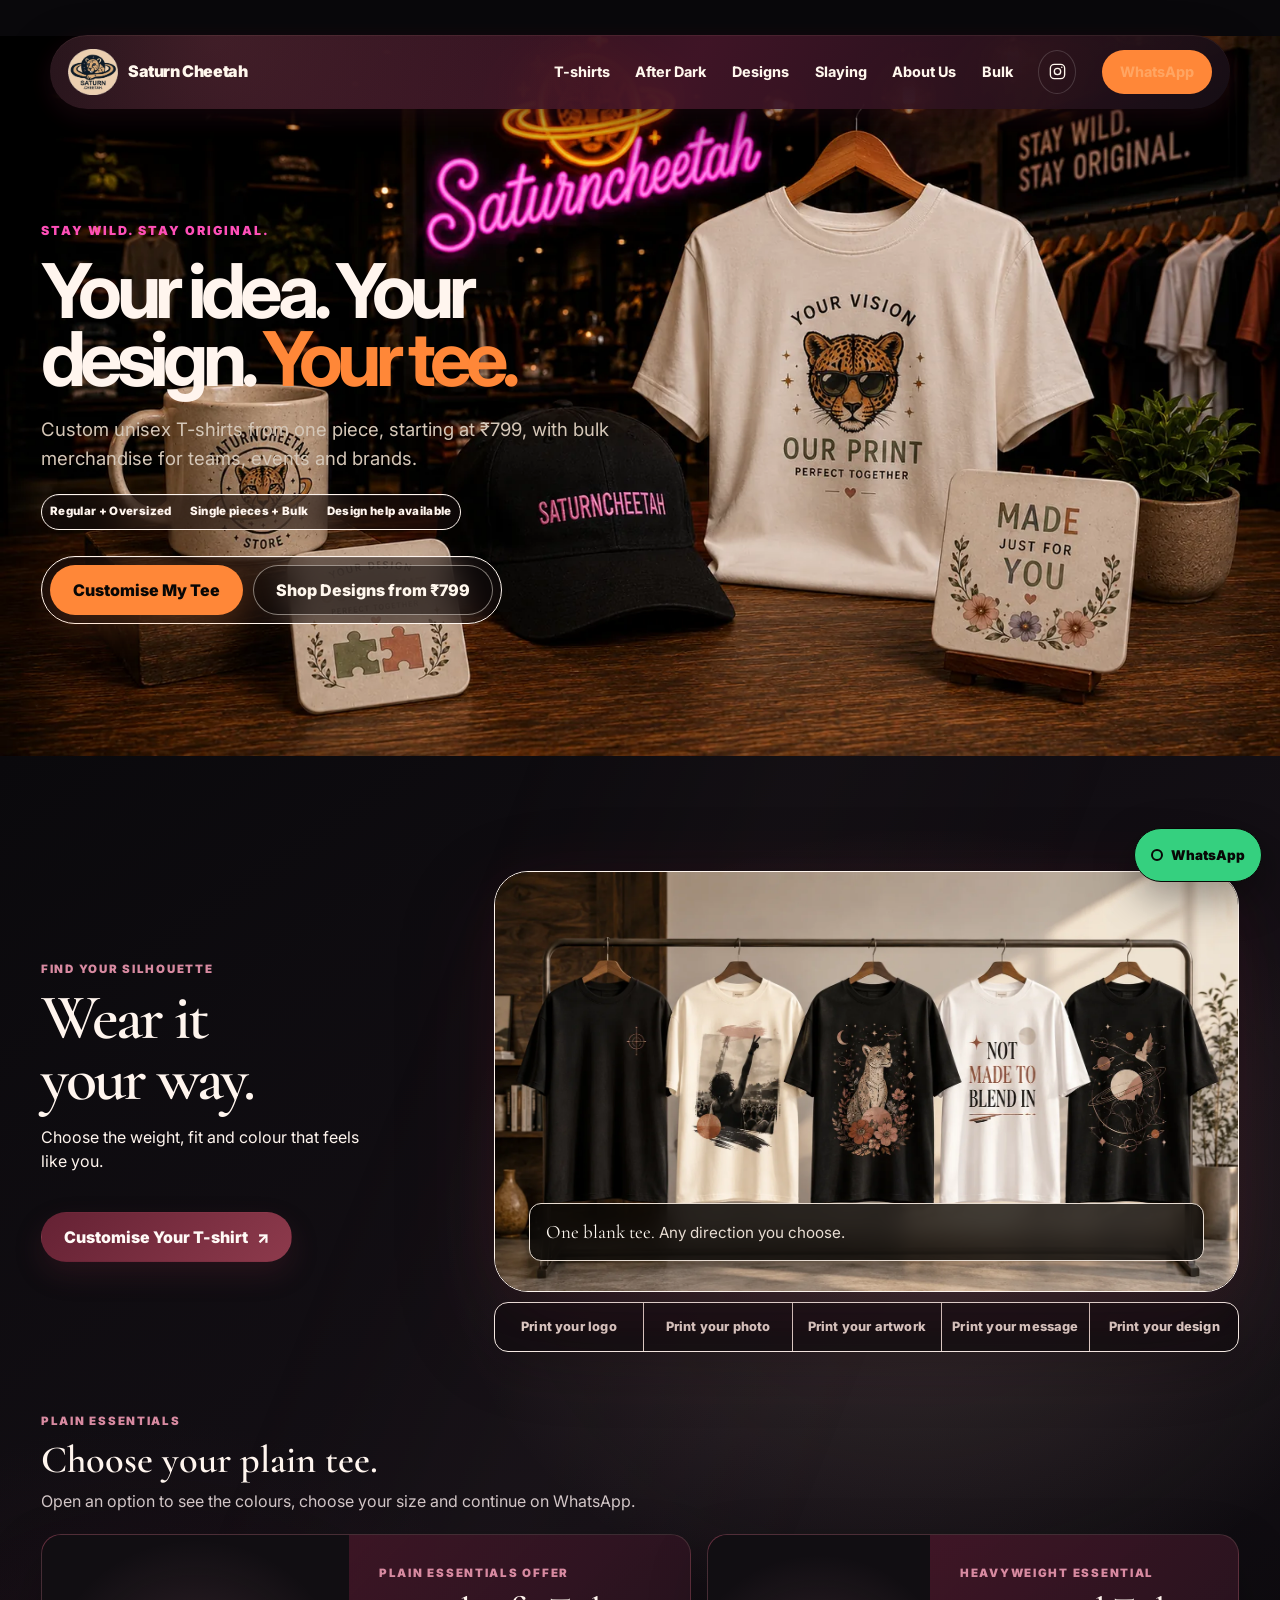
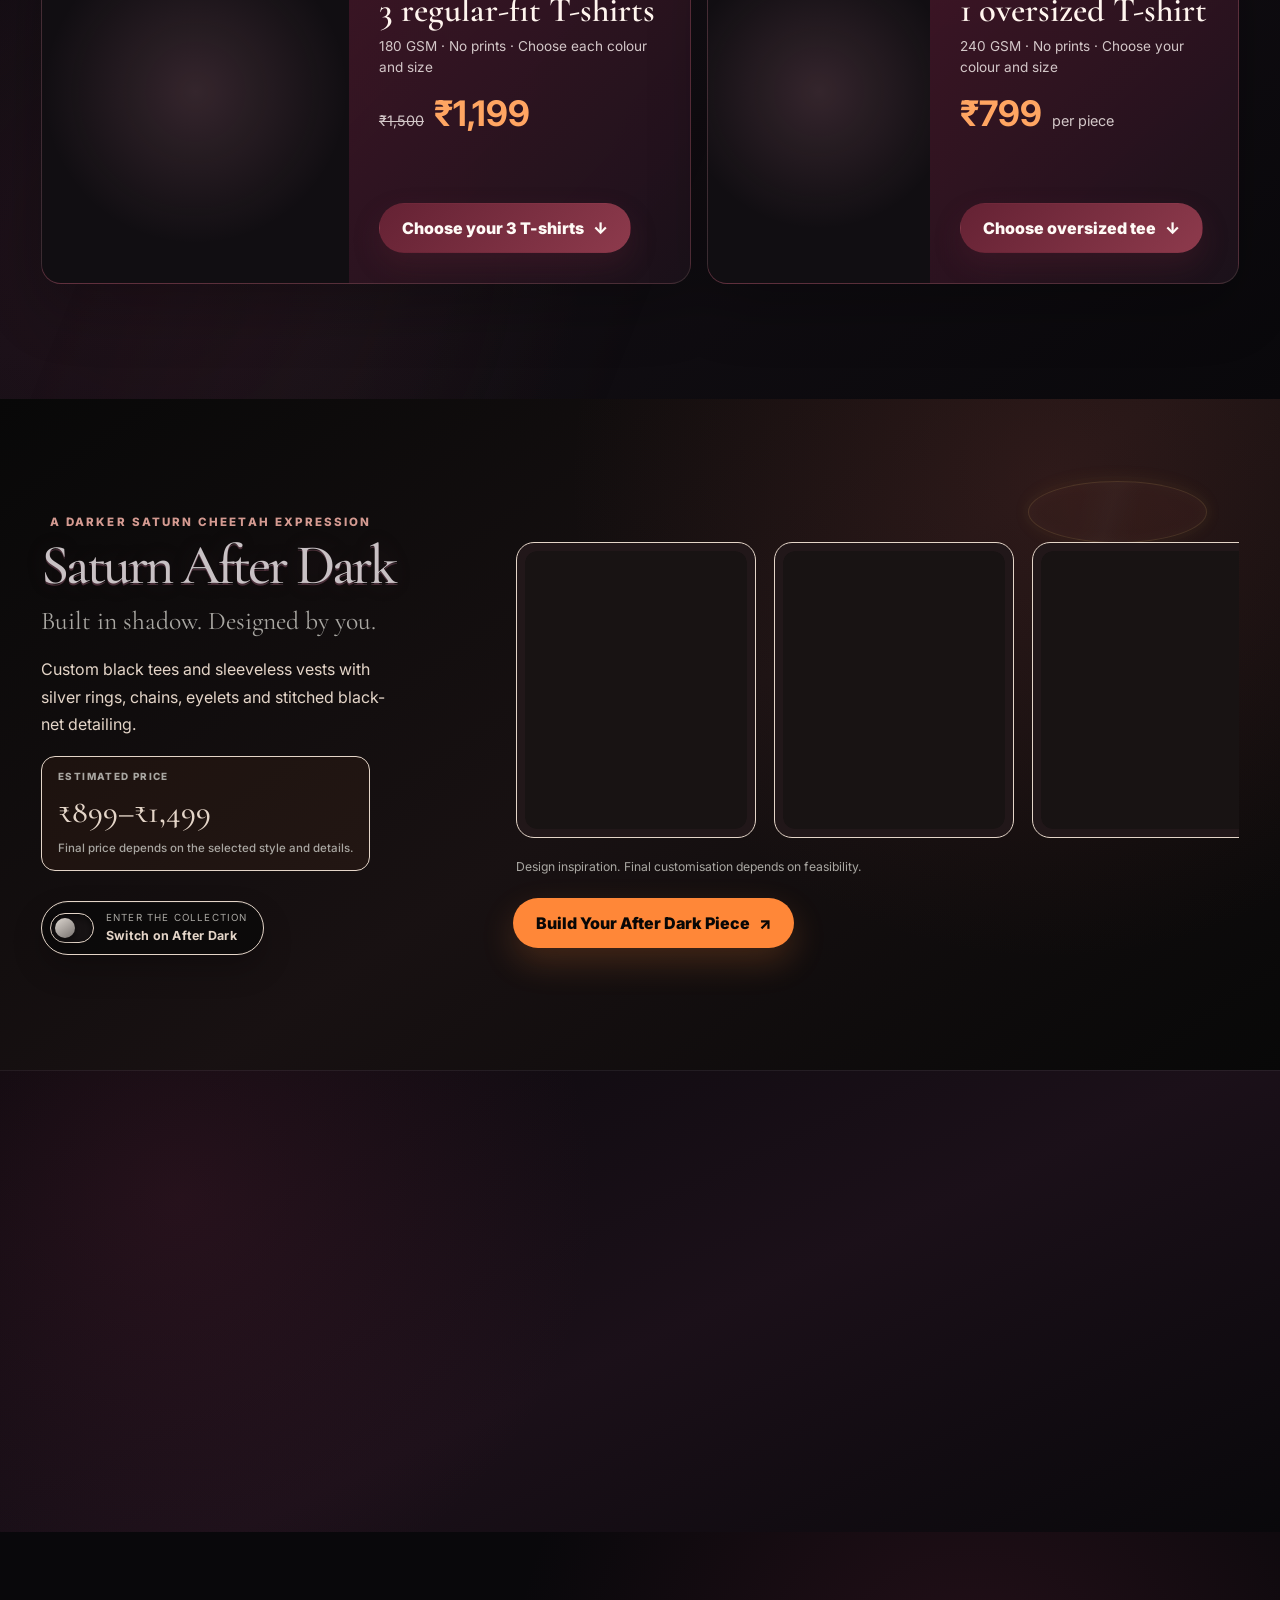
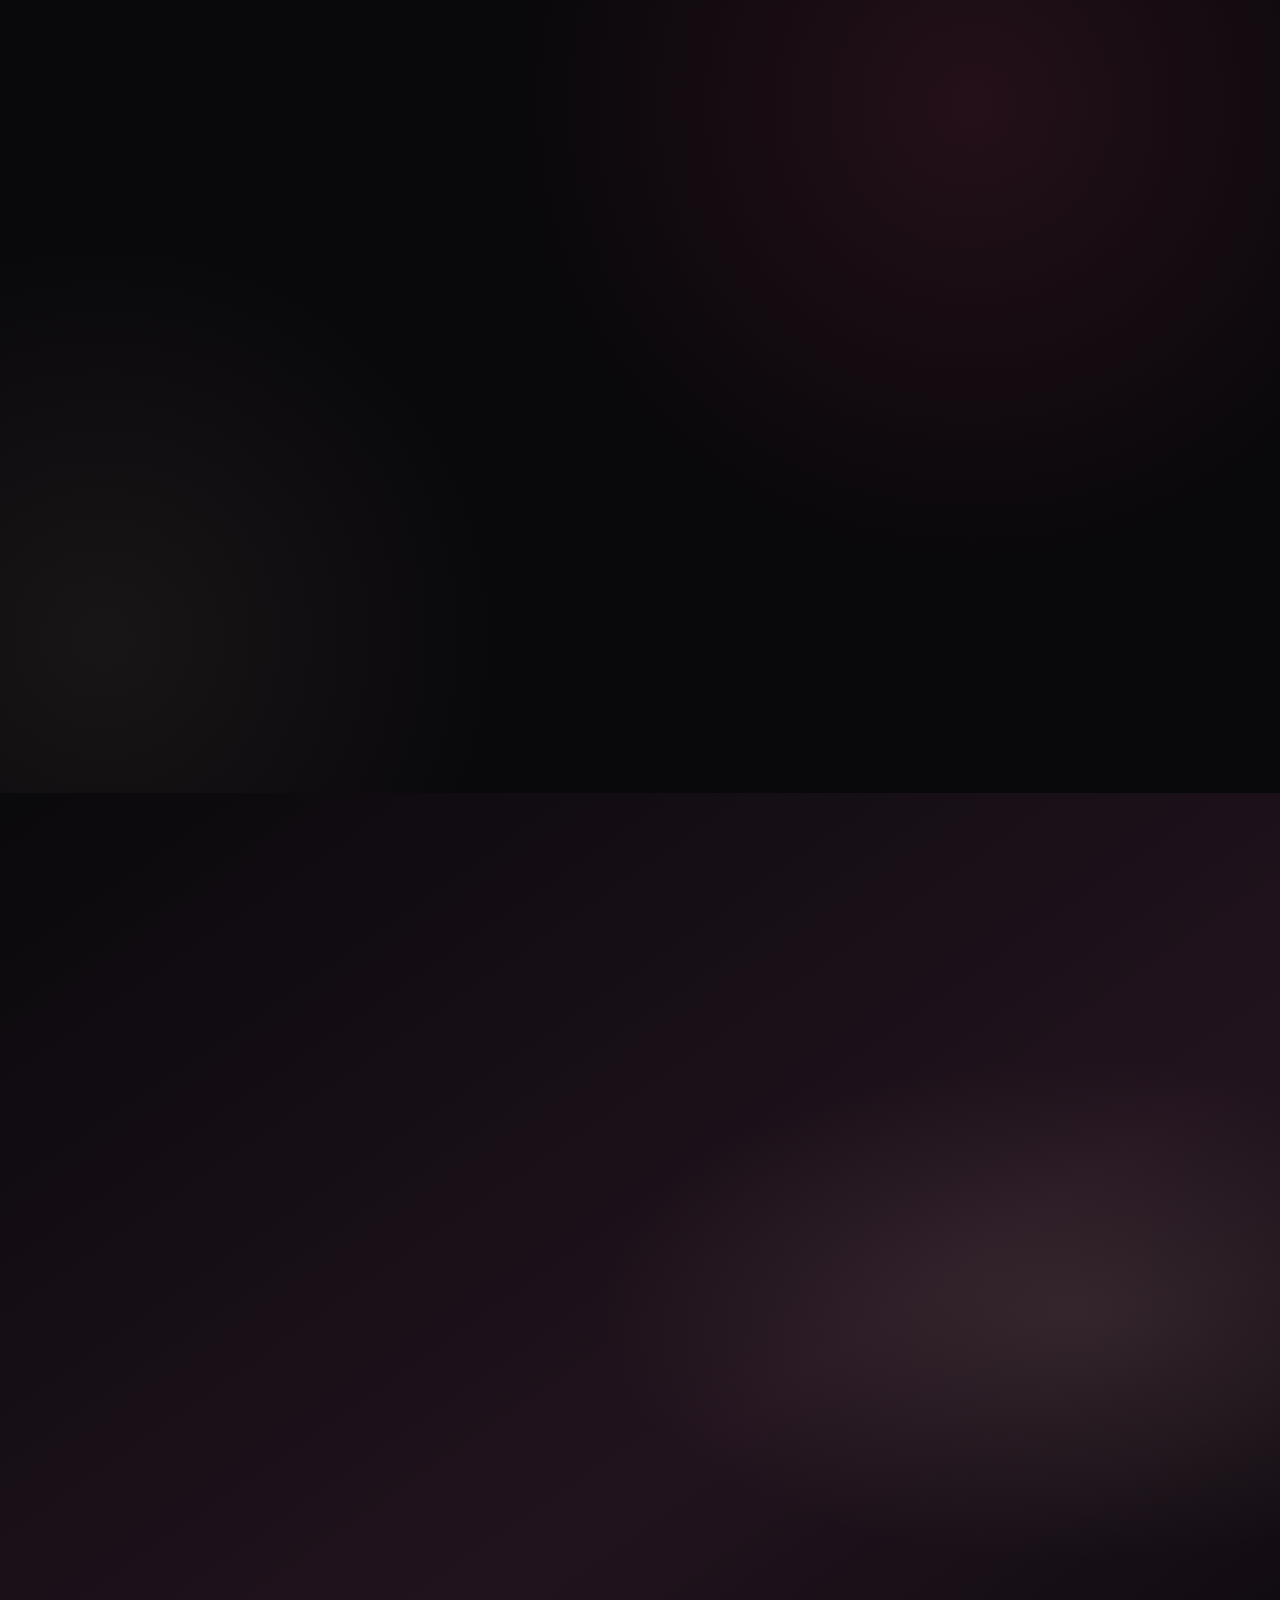
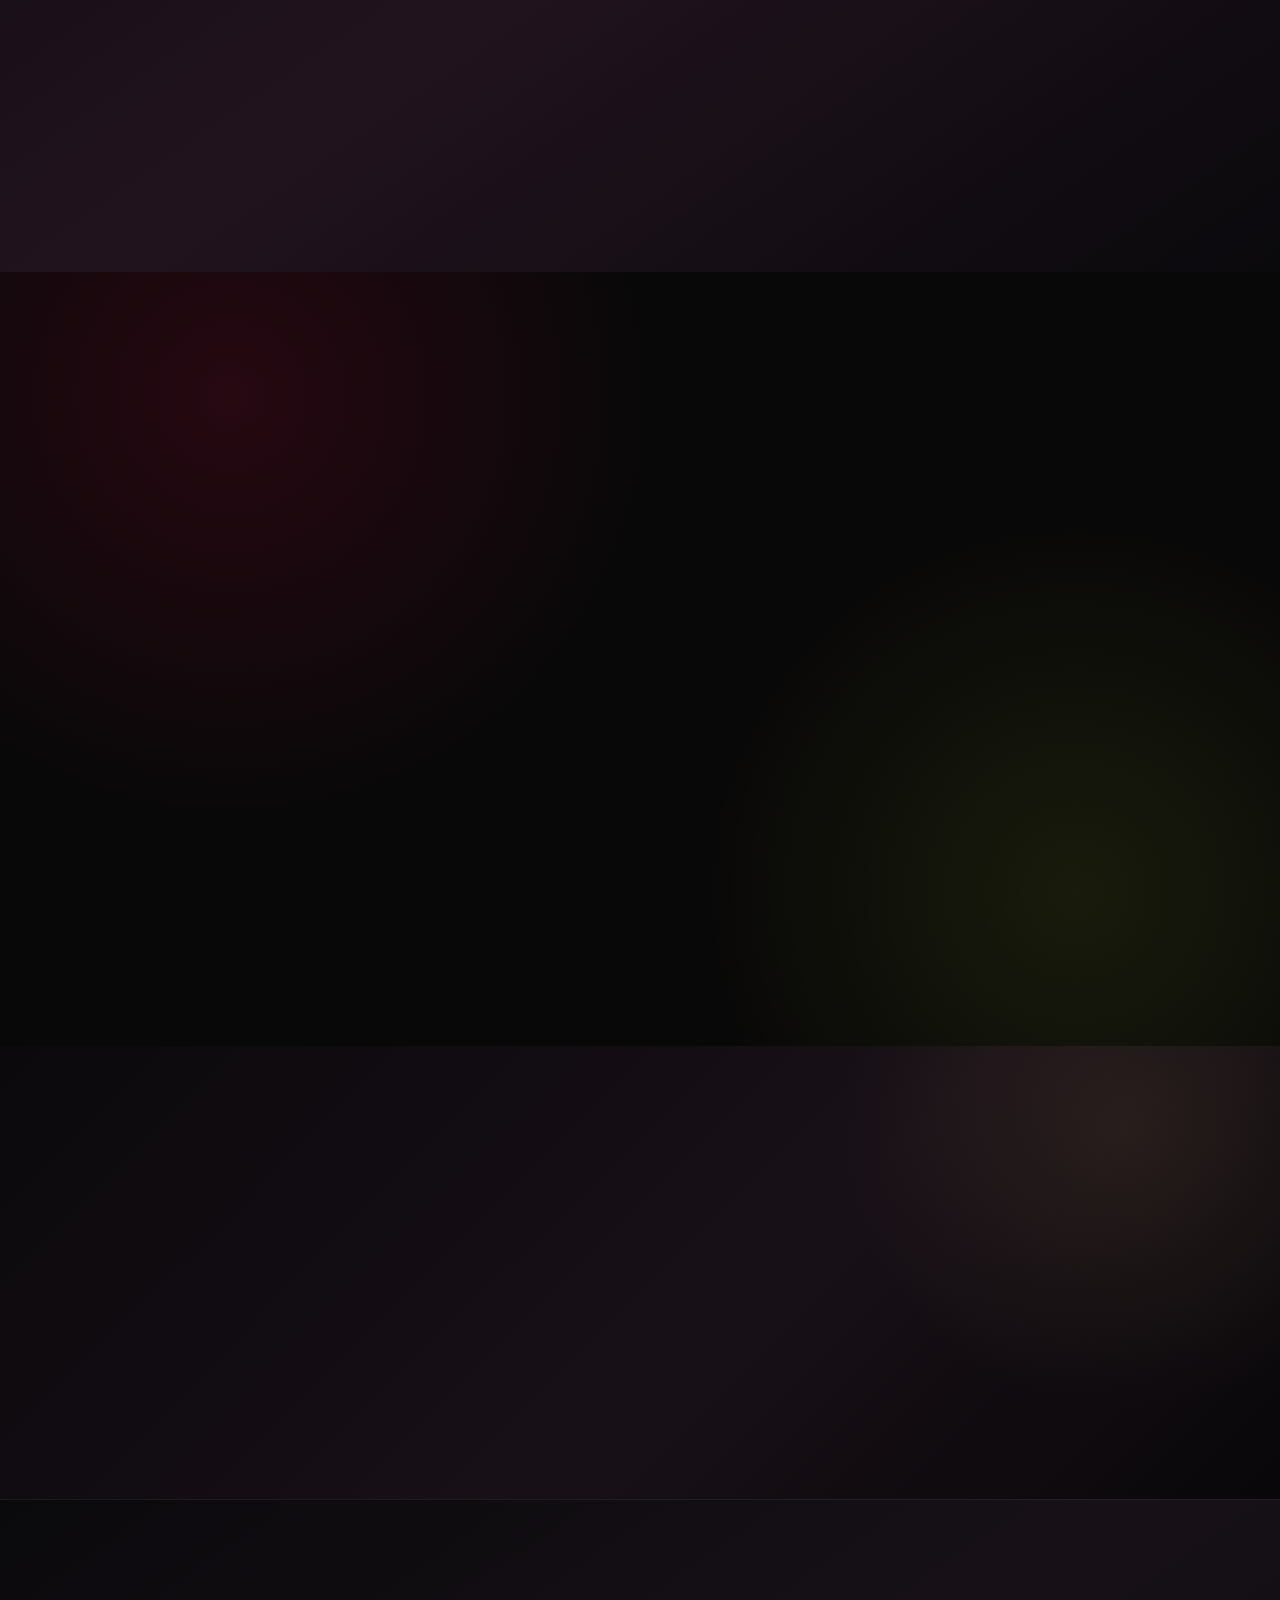
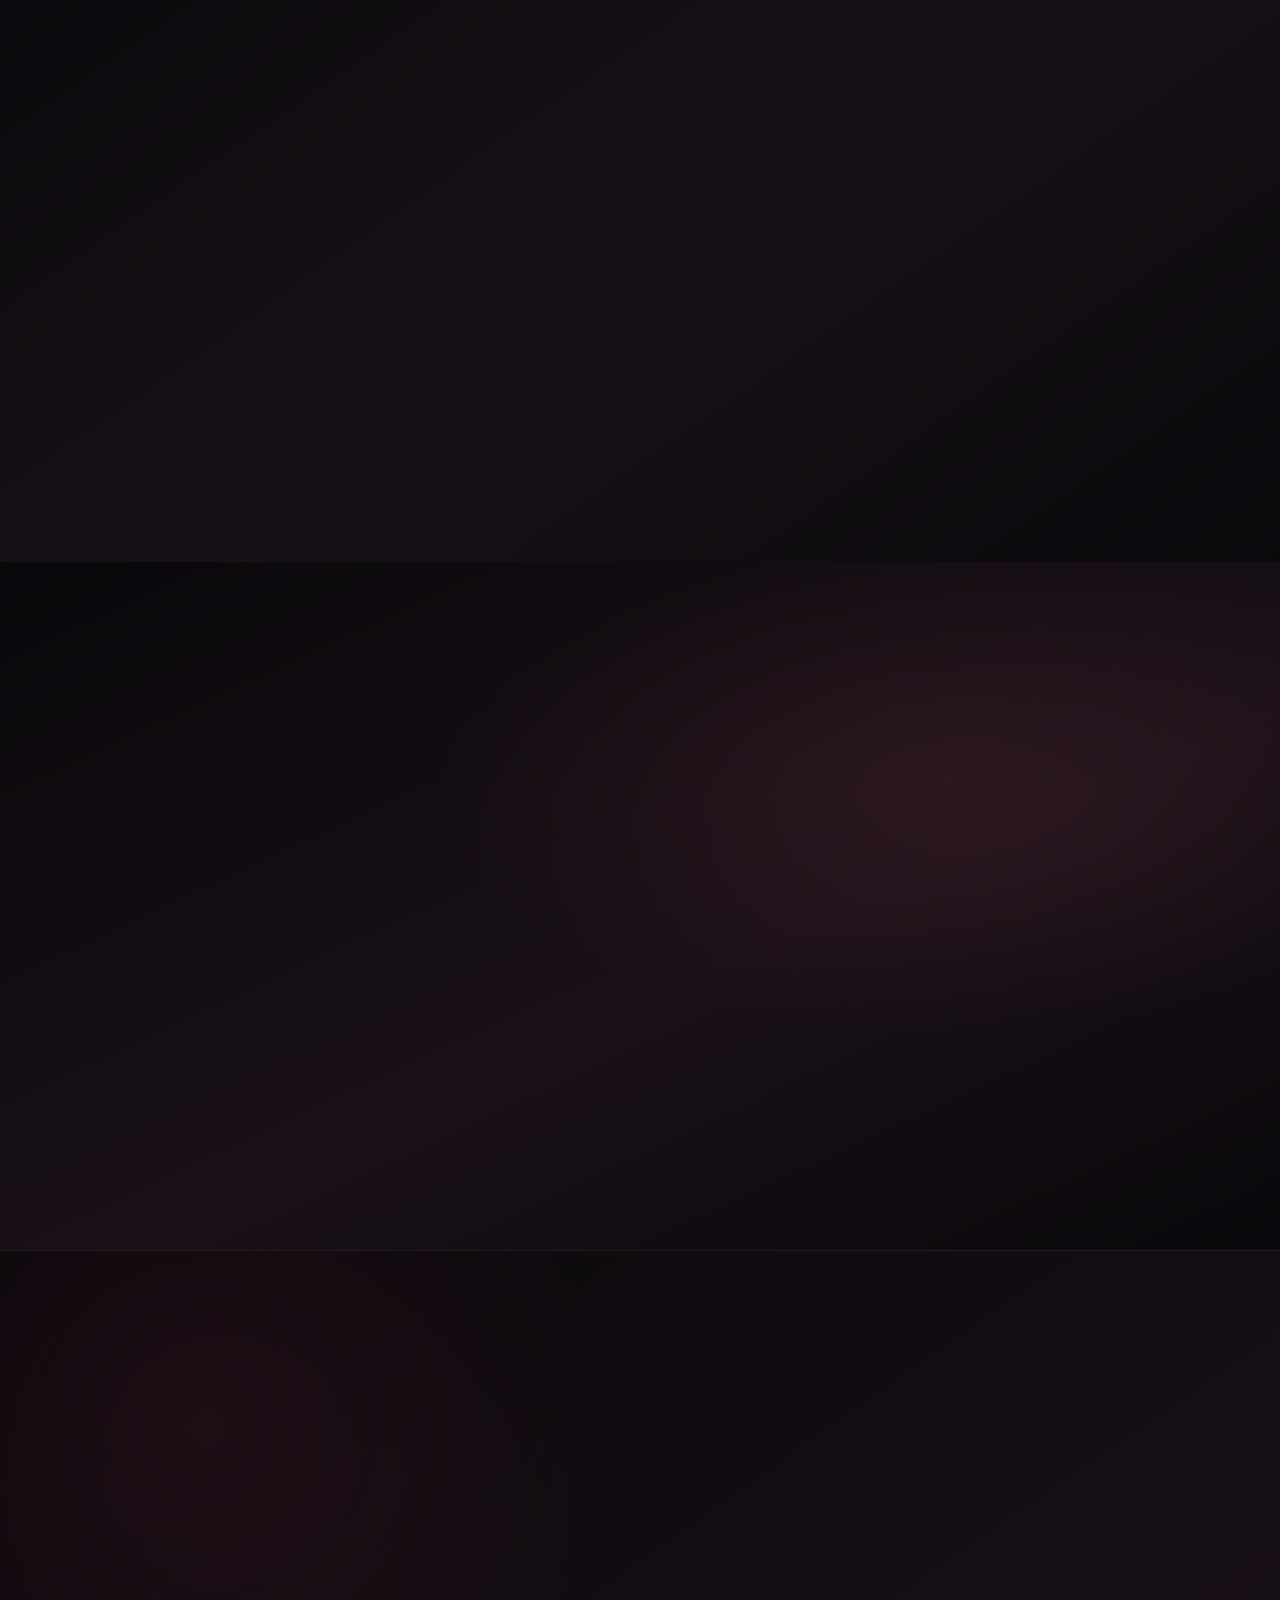
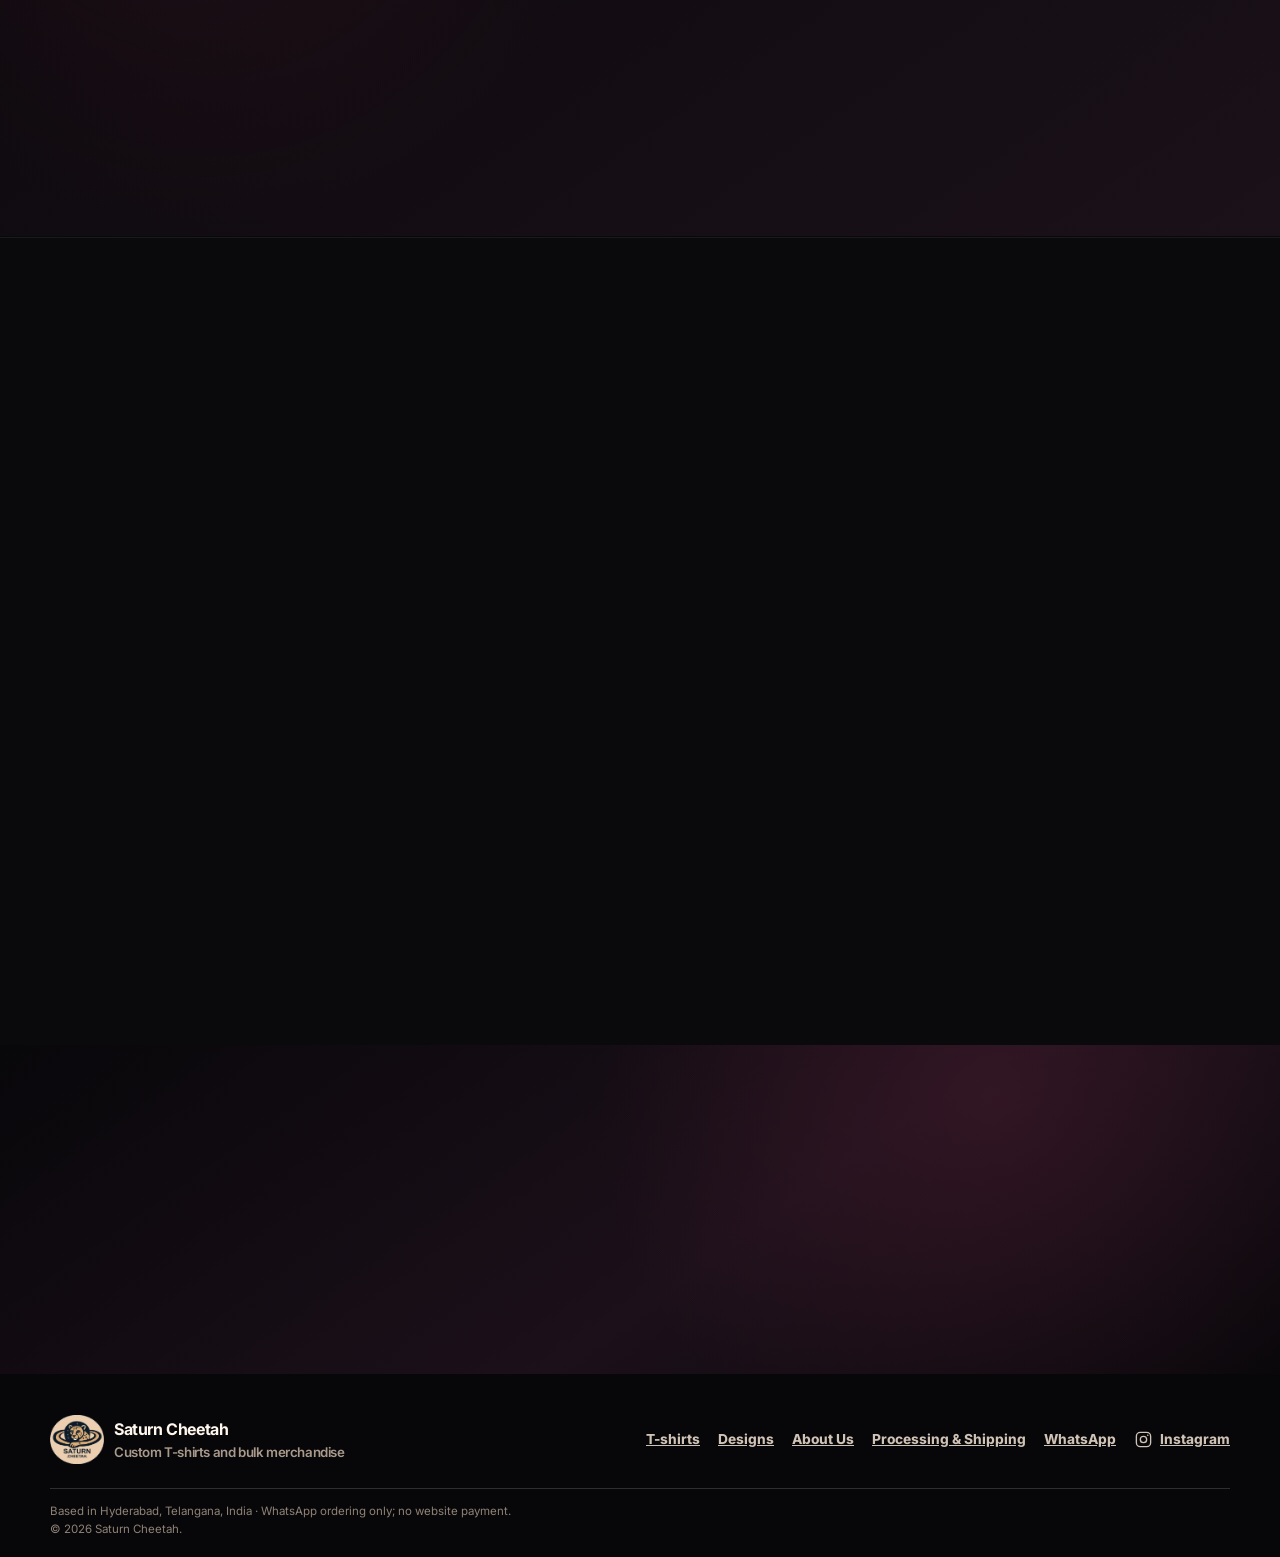
==== commit b8b76820: "Redesign Slaying as creative customer collage" ====
--- a/index.html
+++ b/index.html
@@ -739,6 +739,10 @@
             <h2 id="slaying-title">Slaying in Saturn Cheetah</h2>
           </div>
           <p>Real people. Personal style. In Saturn Cheetah orbit.</p>
+          <p class="slaying-proof"><strong>68</strong><span>real customer moments</span></p>
+          <a class="slaying-social-link" href="https://www.instagram.com/saturncheetahstore" target="_blank" rel="noopener noreferrer">
+            See more customer moments <span aria-hidden="true">↗</span>
+          </a>
         </div>
       </div>
 
@@ -757,7 +761,7 @@
           <source data-src="assets/video/customer-gallery/saturn-floating-gallery-square.mp4" type="video/mp4">
         </video>
         <span class="slaying-background-veil" aria-hidden="true"></span>
-        <div class="slaying-orbit" data-floating-gallery aria-label="Customer experiences floating over Saturn"></div>
+        <div class="slaying-orbit" data-floating-gallery role="group" aria-label="Customer experiences in the Saturn Cheetah community"></div>
         <p class="slaying-hint">68 real moments, moving through the Saturn Cheetah universe</p>
       </div>
     </section>
--- a/assets/css/site.min.css
+++ b/assets/css/site.min.css
@@ -1 +1 @@
-:root{--ink:#080706;--ink-raised:#15110f;--ink-warm:#21140e;--cream:#fff7ed;--cream-muted:#d5c7b8;--sand:#e6c59f;--sand-light:#f5e9d9;--surface-main:#0b0b0c;--surface-raised:#151515;--surface-secondary:#191817;--surface-cream:#f3e0c8;--text-light:#fff8ef;--text-muted:#cfc3b5;--text-dark:#17120f;--pink:#ff4fb8;--orange:#ff8738;--orange-light:#ffa562;--whatsapp:#35d07f;--after-dark-oxblood:#3f171b;--after-dark-burgundy:#541d22;--after-dark-silver:#a9a7a2;--line-dark:rgb(255 247 237 / 16%);--line-light:rgb(8 7 6 / 15%);--shadow:0 24px 70px rgb(0 0 0 / 28%);--radius-small:12px;--radius-medium:20px;--radius-large:30px;--content-width:1180px;--header-height:74px;--mobile-header-height:60px;--gutter:clamp(16px, 3vw, 30px);--section-space:clamp(64px, 8vw, 104px);--ease-premium:cubic-bezier(0.22, 1, 0.36, 1);--font-sans:Inter,ui-sans-serif,system-ui,-apple-system,BlinkMacSystemFont,"Segoe UI",sans-serif;--font-editorial:"Bodoni Moda","Bodoni 72",Didot,"Iowan Old Style",Georgia,serif;--font-display:var(--font-editorial)}*,::after,::before{box-sizing:border-box}html{scroll-behavior:smooth;scroll-padding-top:calc(var(--header-height) + 20px)}body{margin:0;color:var(--text-light);background:var(--surface-main);font-family:var(--font-sans);font-synthesis:none;line-height:1.55;text-rendering:optimizeLegibility;-webkit-font-smoothing:antialiased;-webkit-tap-highlight-color:transparent}body.modal-open,body.nav-open{overflow:hidden}html:not(.js-enabled) [data-tab-panel][hidden]{display:block!important}html:not(.js-enabled) .tab-list{display:none}img,video{display:block;max-width:100%}button,input,select,textarea{font:inherit}a,button,summary{touch-action:manipulation}a{color:inherit}h1,h2,h3,p{overflow-wrap:break-word}h1,h2,h3{text-wrap:balance}[hidden]{display:none!important}.container{width:min(calc(100% - (var(--gutter) * 2)),var(--content-width));margin-inline:auto}.section{padding-block:var(--section-space)}.sr-only{position:absolute;width:1px;height:1px;padding:0;margin:-1px;overflow:hidden;clip:rect(0,0,0,0);white-space:nowrap;border:0}.skip-link{position:fixed;top:-80px;left:16px;z-index:1000;padding:11px 16px;border-radius:10px;color:var(--ink);background:var(--orange);font-weight:850}.skip-link:focus{top:14px}:focus-visible{outline:3px solid var(--orange);outline-offset:3px}.site-header{position:sticky;top:0;z-index:100;min-height:var(--header-height);margin-bottom:calc(var(--header-height) * -1);border-bottom:1px solid transparent;color:var(--cream);background:0 0;transition:border-color 360ms var(--ease-premium),background-color 360ms var(--ease-premium),box-shadow 360ms var(--ease-premium)}.site-header.is-menu-open,.site-header.is-scrolled{border-color:var(--line-dark);background:rgb(8 7 6 / 94%);box-shadow:0 12px 38px rgb(0 0 0 / 32%)}@supports (backdrop-filter:blur(16px)){.site-header.is-menu-open,.site-header.is-scrolled{background:rgb(8 7 6 / 80%);backdrop-filter:blur(16px) saturate(125%)}}.nav-shell{position:relative;display:flex;min-height:var(--header-height);align-items:center;justify-content:space-between;gap:24px}.brand,.footer-brand{display:inline-flex;align-items:center;gap:10px;color:var(--cream);font-weight:900;letter-spacing:-.025em;text-decoration:none}.brand img{width:50px;height:50px;object-fit:contain}.primary-nav{display:flex;align-items:center;gap:clamp(16px,2vw,28px)}.primary-nav a{display:inline-flex;min-height:44px;align-items:center;justify-content:center;color:var(--cream);font-size:.9rem;font-weight:750;text-decoration:none}.primary-nav a[aria-current=location]{color:var(--orange-light)}.primary-nav .nav-cta{padding-inline:18px;border-radius:999px;color:var(--ink);background:var(--orange)}.nav-toggle{display:none;width:48px;height:48px;padding:8px 11px;border:0;color:var(--cream);background:0 0;cursor:pointer}.nav-toggle span{display:block;width:25px;height:2px;margin-block:5px;background:currentColor;transition:transform 180ms,opacity 180ms}.nav-toggle[aria-expanded=true] span:first-child{transform:translateY(7px) rotate(45deg)}.nav-toggle[aria-expanded=true] span:nth-child(2){opacity:0}.nav-toggle[aria-expanded=true] span:nth-child(3){transform:translateY(-7px) rotate(-45deg)}.eyebrow{margin:0 0 10px;color:var(--orange);font-size:.72rem;font-weight:900;letter-spacing:.15em;text-transform:uppercase}.section-heading h2{margin:0;font-size:clamp(2.3rem, 5vw, 4.8rem);line-height:.94;letter-spacing:-.06em}.section-heading>p:last-child{margin:16px 0 0;color:var(--cream-muted);font-size:clamp(.98rem, 1.5vw, 1.1rem)}.compact-heading h2{font-size:clamp(2.2rem, 4.2vw, 4rem)}.button{display:inline-flex;min-height:50px;align-items:center;justify-content:center;gap:9px;padding:13px 22px;border:1px solid transparent;border-radius:999px;color:inherit;font-weight:850;line-height:1.15;text-align:center;text-decoration:none;cursor:pointer;transition:transform 180ms,border-color 180ms,background-color 180ms,box-shadow 180ms}.button:active{transform:scale(.98)}.button-primary{color:var(--ink);background:var(--orange);box-shadow:0 14px 34px rgb(255 135 56 / 20%)}.button-secondary{border-color:rgb(255 247 237 / 48%);color:var(--cream);background:rgb(8 7 6 / 38%)}.button-whatsapp{color:var(--ink);background:var(--whatsapp);box-shadow:0 14px 34px rgb(53 208 127 / 18%)}.bulk-tee-section,.faq-section,.reviews-section,.secondary-section{box-shadow:inset 0 1px rgb(169 167 162 / 10%)}.bulk-tee-card,.faq-list details,.review-card,.whatsapp-enquiry-panel{border-color:rgb(169 167 162 / 20%)}:is(a,button,summary):focus-visible{box-shadow:0 0 0 5px rgb(84 29 34 / 22%)}.tertiary-link{display:inline-flex;min-height:44px;align-items:center;gap:8px;color:#7b3212;font-size:.9rem;font-weight:850}.hero{position:relative;isolation:isolate;min-height:clamp(650px,56.25vw,820px);overflow:hidden;background:var(--ink)}.hero::after{position:absolute;z-index:1;inset:0;content:"";background:linear-gradient(90deg,rgb(8 7 6 / 97%) 0,rgb(8 7 6 / 84%) 31%,rgb(8 7 6 / 24%) 60%,transparent 82%),linear-gradient(0deg,rgb(8 7 6 / 36%) 0,transparent 34%);pointer-events:none}.hero-content{display:flex;min-height:inherit;align-items:center;padding-top:calc(var(--header-height) + 44px);padding-bottom:64px}.hero-copy{width:min(52%,620px)}.hero-copy>:not(.hero-picture){position:relative;z-index:2}.hero-brand-line{margin:0 0 16px;color:var(--pink);font-size:.78rem;font-weight:900;letter-spacing:.16em;text-transform:uppercase}.hero h1{margin:0;font-size:clamp(3.4rem, 5.9vw, 6.4rem);line-height:.9;letter-spacing:-.075em}.hero h1 span{color:var(--orange)}.hero-mobile-break{display:none}.hero-lead{max-width:580px;margin:22px 0 0;color:var(--cream-muted);font-size:clamp(1rem, 1.45vw, 1.16rem)}.hero-proof-chips{display:flex;flex-wrap:wrap;gap:8px;margin:22px 0 0;padding:0;list-style:none}.hero-proof-chips li{border:1px solid var(--line-dark);border-radius:999px;font-size:.72rem;font-weight:850;letter-spacing:.03em}.hero-actions{display:flex;flex-wrap:wrap;gap:10px;margin-top:26px}.hero-note{margin:12px 0 0;color:#b9aa9b;font-size:.8rem;font-weight:700}.hero-picture{position:absolute;z-index:0;inset:0}.hero-picture img{width:100%;height:100%;object-fit:cover;object-position:65% center}.hero-intro{opacity:1;transform:none}.js-enabled .hero:not(.is-ready) .hero-intro{opacity:0;transform:translateY(14px)}.js-enabled .hero.is-ready .hero-intro{opacity:1;transform:none;transition:opacity 560ms var(--ease-premium),transform 560ms var(--ease-premium)}.js-enabled .hero.is-ready .hero-intro-1{transition-delay:50ms}.js-enabled .hero.is-ready .hero-intro-2{transition-delay:110ms}.js-enabled .hero.is-ready .hero-intro-3{transition-delay:180ms}.js-enabled .hero.is-ready .hero-intro-4{transition-delay:250ms}.js-enabled .hero.is-ready .hero-intro-5{transition-delay:320ms}.js-enabled .hero-picture img{transform:scale(1.025)}.js-enabled .hero.is-ready .hero-picture img{transform:scale(1);transition:transform 1s var(--ease-premium)}.tee-section{color:var(--ink);background:var(--sand-light)}.tee-selector{overflow:hidden;border:1px solid var(--line-light);border-radius:var(--radius-large);background:#fffaf2;box-shadow:0 24px 70px rgb(70 38 20 / 12%)}.tee-segments{display:grid;grid-template-columns:repeat(2,minmax(0,1fr));gap:8px;max-width:640px;margin:0;padding:16px;border:0}.tee-segments label{position:relative;cursor:pointer}.tee-segments input{position:absolute;opacity:0;pointer-events:none}.tee-segments label>span{display:flex;min-height:64px;align-items:center;justify-content:center;gap:8px;padding:12px;border:1px solid var(--line-light);border-radius:999px;background:#f4e6d5;font-size:.9rem;font-weight:760;text-align:center;transition:background-color 180ms,border-color 180ms,color 180ms}.tee-segments input:checked+span{border-color:var(--ink);color:var(--cream);background:var(--ink)}.tee-segments input:focus-visible+span{outline:3px solid var(--orange);outline-offset:3px}.tee-stage{display:grid;grid-template-columns:minmax(420px,1fr) minmax(0,1fr);grid-template-areas:"visual primary" "visual options" "visual secondary";grid-template-rows:auto auto 1fr;min-height:520px;border-top:1px solid var(--line-light)}.tee-visual{position:relative;display:grid;min-width:0;min-height:0;margin:0;place-items:center;overflow:hidden;padding:24px;grid-area:visual}.tee-visual img{width:min(100%,560px);max-width:100%;height:auto;aspect-ratio:994/1583;object-fit:contain;object-position:center;transition:opacity 180ms ease,transform .7s var(--ease-premium),filter .5s ease}.tee-visual.is-changing img{opacity:0}.tee-visual figcaption{position:absolute;top:16px;left:16px;padding:7px 10px;border-radius:999px;color:var(--cream);background:rgb(8 7 6 / 78%);font-size:.68rem;font-weight:800}.tee-details{display:flex;flex-direction:column;align-items:flex-start;justify-content:center;padding-inline:clamp(30px,5vw,68px)}.tee-details-primary{grid-area:primary;align-self:end;padding-top:clamp(30px,5vw,68px);padding-bottom:10px}.tee-details-secondary{grid-area:secondary;align-self:start;padding-top:10px;padding-bottom:clamp(30px,5vw,68px)}.product-spec{margin:0 0 8px;color:#9a3d15;font-size:.75rem;font-weight:900;letter-spacing:.1em;text-transform:uppercase}.tee-details h3{margin:0;font-size:clamp(2rem, 4vw, 3.7rem);line-height:.98;letter-spacing:-.055em}.tee-summary{max-width:520px;margin:14px 0 0;color:#594b40;font-size:1.02rem}.tee-options{display:grid;grid-area:options;width:100%;align-self:center;gap:14px;margin:0;padding:10px clamp(30px,5vw,68px)}.tee-option-group{min-width:0;margin:0;padding:0;border:0}.tee-option-group legend{margin-bottom:8px;color:#7b3212;font-size:.72rem;font-weight:900;letter-spacing:.08em;text-transform:uppercase}.tee-option-group legend strong{color:var(--ink)}.tee-colour-options,.tee-size-options{display:flex;align-items:center;flex-wrap:wrap;gap:6px}.tee-colour-options button,.tee-size-options button{display:inline-flex;min-height:44px;align-items:center;justify-content:center;gap:7px;padding:7px 10px;border:1px solid #bea991;border-radius:999px;color:var(--ink);background:#fffaf2;font:inherit;font-size:.72rem;font-weight:800;cursor:pointer;transition:border-color 180ms,background-color 180ms,box-shadow 180ms}.tee-colour-indicator{width:15px;height:15px;flex:0 0 auto;border:1px solid #766b60;border-radius:50%;background:var(--swatch-colour);box-shadow:inset 0 0 0 1px rgb(255 255 255 / 32%)}.tee-colour-options button[aria-pressed=true],.tee-size-options button[aria-pressed=true]{border-color:var(--ink);background:#f0dac0;box-shadow:inset 0 0 0 1px var(--ink)}.tee-colour-options button:focus-visible,.tee-size-options button:focus-visible{outline:3px solid var(--orange);outline-offset:2px}.tee-size-options button{min-width:46px;min-height:44px;font-size:.8rem}.tee-size-prompt{margin:8px 0 0;color:#9d2819;font-size:.82rem;font-weight:800}.tee-details dl{display:grid;grid-template-columns:repeat(2,minmax(0,1fr));width:100%;max-width:570px;gap:12px;margin:20px 0}.tee-details dl div{padding:14px;border:1px solid var(--line-light);border-radius:var(--radius-small);background:#f6eadc}.tee-details dt{margin-bottom:4px;font-size:.68rem;font-weight:900;letter-spacing:.1em;text-transform:uppercase}.tee-details dd{margin:0;font-size:.9rem;font-weight:760}.tee-details .tertiary-link{margin-top:12px}.tab-module{overflow:hidden;border:1px solid var(--line-dark);border-radius:var(--radius-large);background:var(--surface-raised);box-shadow:var(--shadow)}.tab-list{display:flex;gap:8px;padding:12px;border-bottom:1px solid var(--line-dark)}.tab-list button{min-height:48px;padding:10px 18px;border:1px solid transparent;border-radius:999px;color:var(--text-muted);background:0 0;font-weight:850;cursor:pointer}.tab-list button[aria-selected=true]{border-color:rgb(255 135 56 / 55%);color:var(--ink);background:var(--orange)}.tab-panel{padding:clamp(20px,4vw,40px)}.panel-intro{display:flex;align-items:end;justify-content:space-between;gap:24px;margin-bottom:20px}.panel-intro p{max-width:650px;margin:0;color:var(--text-muted)}.panel-intro span{color:#a8998b;font-size:.72rem}.design-gallery{display:flex;align-items:flex-start;gap:14px;padding-top:6px;overflow-x:auto;overscroll-behavior-inline:contain;scroll-snap-type:inline mandatory;scrollbar-width:none}.design-gallery::-webkit-scrollbar{display:none}.design-gallery-meta{display:flex;justify-content:flex-end;margin-bottom:10px}.design-gallery-meta p{min-width:68px;margin:0;padding:6px 10px;border:1px solid;border-radius:999px;color:#574b43;background:#fff8ef;font-size:.72rem;font-weight:900;letter-spacing:.08em;text-align:center}.design-card{--editorial-offset:0px;display:flex;flex:0 0 clamp(190px,24vw,240px);align-self:start;min-width:0;flex-direction:column;color:#17120f;scroll-snap-align:start;text-align:left;transform:translateY(var(--editorial-offset));transition:transform 220ms var(--ease-premium),border-color 220ms ease,box-shadow 220ms ease}.design-preview{display:grid;width:100%;aspect-ratio:4/5;place-items:center;overflow:hidden;cursor:zoom-in}.design-preview img{width:100%;height:100%;min-width:0;min-height:0;max-width:100%;max-height:100%;object-fit:cover;object-position:center}.design-card-kicker{margin:0 0 5px;color:#9a3d15;font-size:.62rem;font-weight:900;letter-spacing:.12em;text-transform:uppercase}.design-card-custom-story{border-color:rgb(255 135 56 / 52%)}.design-card[data-tee-tone=black] .design-preview{background:#f8ead8}.design-card[data-tee-tone=white] .design-preview{background:#151515}.design-card-body{display:flex;flex:1;flex-direction:column;border-top:1px solid}.design-card h3{line-height:1.25}.design-card-body a{display:inline-flex;align-items:center;align-self:flex-start;color:#17120f;font-size:.76rem;font-weight:900;text-decoration:underline;text-decoration-color:var(--orange);text-decoration-thickness:2px;text-underline-offset:4px}.design-card:is(:hover,:focus-within,.is-active){border-color:var(--orange);box-shadow:0 18px 34px rgb(23 18 15 / 16%);transform:translateY(calc(var(--editorial-offset) - 5px))}.direction-section .form-submit p,.direction-section .panel-intro p,.direction-section .section-heading>p:last-child{color:#574b43}.direction-section .tab-module{box-shadow:0 24px 60px rgb(23 18 15 / 14%)}.direction-section .tab-list button[aria-selected=true]{color:var(--ink);background:var(--orange)}.direction-section .design-card{border-color:rgb(23 18 15 / 18%);color:#17120f;background:#fff8ef}.direction-section .design-card:is(:hover,:focus-within,.is-active){border-color:var(--orange)}.direction-section .customise-form{border-color:rgb(23 18 15 / 18%);background:#fff8ef}.direction-section .field label,.direction-section .optional-details summary{color:#17120f}.direction-section input,.direction-section select,.direction-section textarea{border-color:rgb(23 18 15 / 18%);color:#17120f;background:#fffaf2}.direction-section input::placeholder,.direction-section textarea::placeholder{color:#71655c}.direction-section .optional-details{border-color:rgb(23 18 15 / 18%);background:#f8ead8}.direction-section .optional-grid{border-color:rgb(23 18 15 / 14%);background:#fff8ef}.customise-form{padding:clamp(18px,3vw,30px);border:1px solid var(--line-dark);border-radius:var(--radius-medium);background:var(--surface-raised)}.form-grid,.optional-grid{display:grid;grid-template-columns:repeat(3,minmax(0,1fr));gap:14px}.field{min-width:0}.field label{display:block;margin-bottom:7px;color:var(--cream);font-size:.78rem;font-weight:850}.field-wide{grid-column:1/-1}input,select,textarea{width:100%;min-height:48px;padding:11px 13px;border:1px solid var(--line-dark);border-radius:var(--radius-small);outline:0;color:var(--text-light);background:var(--surface-secondary)}textarea{min-height:96px;resize:vertical}input:focus,select:focus,textarea:focus{border-color:var(--orange);box-shadow:0 0 0 4px rgb(255 135 56 / 14%)}.optional-details{margin-top:16px;border:1px solid var(--line-dark);border-radius:var(--radius-small)}.optional-details summary{display:flex;min-height:48px;align-items:center;padding:11px 14px;font-weight:850;cursor:pointer}.optional-grid{padding:16px;border-top:1px solid var(--line-dark)}.form-submit{display:flex;align-items:center;justify-content:space-between;gap:20px;margin-top:18px}.form-submit p{max-width:440px;margin:0;color:#a8998b;font-size:.76rem}.after-dark-section{--after-dark-obsidian:#080808;--after-dark-charcoal:#151515;--after-dark-bone:#e4d5c8;position:relative;overflow:hidden;color:var(--after-dark-bone);background:radial-gradient(circle at 10% 18%,rgb(84 29 34 / 34%),transparent 29%),radial-gradient(circle at 92% 84%,rgb(63 23 27 / 30%),transparent 24%),var(--after-dark-obsidian)}.after-dark-section::before{position:absolute;aspect-ratio:1;box-shadow:18px 0 0 -17px rgb(84 29 34 / 72%);content:"";opacity:.62;pointer-events:none}.after-dark-shell{position:relative;z-index:1;grid-template-columns:minmax(0,0.82fr) minmax(0,1.18fr);grid-template-areas:"intro lead" "options options" "support support";align-items:center;gap:clamp(22px,4vw,48px)}.after-dark-intro{grid-area:intro}.after-dark-kicker{color:var(--after-dark-silver);letter-spacing:.16em;text-transform:uppercase}.after-dark-intro h2{max-width:520px;color:var(--after-dark-bone);font-family:var(--font-editorial)}.after-dark-lead{color:var(--after-dark-bone)}.after-dark-feasibility{max-width:560px;color:var(--after-dark-silver)}.after-dark-garments{display:flex;flex-wrap:wrap;gap:8px;margin:20px 0 0;padding:0;list-style:none}.after-dark-garments li{padding:7px 10px;border:1px solid;border-radius:999px;color:var(--after-dark-bone);background:rgb(21 21 21 / 78%);font-size:.7rem;font-weight:760}.after-dark-actions{display:flex;flex-wrap:wrap;gap:10px}.after-dark-actions .button{min-height:48px;width:100%}.after-dark-actions .button-secondary{border-color:rgb(169 167 162 / 42%);color:var(--after-dark-bone);background:rgb(21 21 21 / 72%)}.after-dark-lead-visual{grid-area:lead;margin:0;overflow:hidden;border:1px solid;border-radius:22px;background:var(--after-dark-charcoal);box-shadow:0 24px 70px rgb(0 0 0 / 45%)}.after-dark-lead-visual img,.after-dark-lead-visual picture{display:block;width:100%}.after-dark-lead-visual img{height:auto;object-fit:contain}.after-dark-lead-visual figcaption{padding:10px 13px;border-top:1px solid;color:var(--after-dark-silver);background:var(--after-dark-charcoal);font-size:.68rem}.after-dark-options{display:grid;grid-area:options;grid-template-columns:repeat(4,minmax(0,1fr));gap:10px;outline:0}.after-dark-option{padding:18px;border:1px solid;border-radius:16px;background:rgb(21 21 21 / 86%);transition:transform 180ms var(--ease-premium),border-color 180ms ease,box-shadow 180ms ease}.after-dark-option>span{color:#9e464d;font-family:var(--font-editorial);font-size:.76rem}.after-dark-option h3{margin:10px 0 6px;color:var(--after-dark-bone);font-size:.95rem}.after-dark-option p{margin:0;color:var(--after-dark-silver);font-size:.76rem}.after-dark-options:focus-visible{outline:3px solid var(--orange);outline-offset:5px}.after-dark-supporting{display:grid;grid-area:support;grid-template-columns:repeat(2,minmax(0,1fr));gap:12px}.after-dark-supporting figure{display:grid;grid-template-columns:minmax(120px,0.72fr) minmax(0,1fr);align-items:center;margin:0;overflow:hidden;border:1px solid;border-radius:16px}.after-dark-supporting picture{display:block;height:190px;background:var(--after-dark-obsidian)}.after-dark-supporting figcaption{color:var(--after-dark-bone);font-family:var(--font-editorial)}.after-dark-section{background:radial-gradient(circle at 8% 12%,rgb(135 61 56 / 32%),transparent 28%),radial-gradient(circle at 92% 78%,rgb(84 29 34 / 34%),transparent 30%),linear-gradient(145deg,#080808 0,#171112 52%,#080808 100%)}.after-dark-shell{grid-template-columns:minmax(300px,0.78fr) minmax(0,1.22fr);grid-template-areas:"intro media" "config media";align-items:start;gap:clamp(24px,4vw,46px)}.after-dark-media{display:grid;grid-area:media;min-width:0;gap:12px}.after-dark-lead-visual{grid-area:auto;border-color:rgb(169 167 162 / 46%);background:#241a1b;box-shadow:0 28px 74px rgb(0 0 0 / 52%),0 0 46px rgb(135 61 56 / 16%)}.after-dark-lead-visual img{width:100%;max-height:660px;object-fit:contain;background:#241a1b}.after-dark-lead-visual figcaption{color:#c6bbb1;background:#21191a}.after-dark-supporting{grid-template-columns:repeat(3,minmax(0,1fr));gap:10px;outline:0}.after-dark-supporting figure{display:flex;min-width:0;flex-direction:column;border-color:rgb(169 167 162 / 34%);background:#261c1d}.after-dark-supporting img{object-fit:contain;width:100%;height:156px;padding:6px;object-fit:contain;background:#2a1f20}.after-dark-supporting figcaption{min-height:54px;padding:10px 12px;color:var(--after-dark-bone);font-family:inherit;font-size:.74rem;font-weight:780}.after-dark-supporting:focus-visible{outline:3px solid var(--orange);outline-offset:4px}.after-dark-step{letter-spacing:.12em;text-transform:uppercase}.after-dark-configurator-heading h3{color:var(--after-dark-bone);font-family:var(--font-editorial);line-height:1}.after-dark-choice-group{min-width:0;margin:15px 0 0;padding:0;border:0}.after-dark-choice-group legend,.after-dark-configurator .field label{margin-bottom:7px;color:var(--after-dark-bone);font-size:.72rem;font-weight:850}.after-dark-choice-group legend span{color:var(--after-dark-silver);font-size:.65rem;font-weight:650}.after-dark-choice-grid{display:grid;gap:7px}.after-dark-choice-grid-three{grid-template-columns:repeat(3,minmax(0,1fr))}.after-dark-choice-grid-two,.after-dark-customisation-grid{grid-template-columns:repeat(2,minmax(0,1fr))}.after-dark-size-grid{grid-template-columns:repeat(6,minmax(44px,1fr))}.after-dark-choice-grid label{position:relative;min-width:0;cursor:pointer}.after-dark-choice-grid input{position:absolute;width:1px;height:1px;opacity:0;pointer-events:none}.after-dark-choice-grid label>span{display:flex;min-height:44px;align-items:center;justify-content:center;padding:8px 9px;border:1px solid;border-radius:11px;color:var(--after-dark-bone);background:#2b2223;font-size:.7rem;font-weight:760;line-height:1.2;text-align:center;transition:border-color 160ms,background-color 160ms,box-shadow 160ms}.after-dark-choice-grid input:checked+span{border-color:#c47872;color:#fff8ef;background:#64302f;box-shadow:inset 0 0 0 1px rgb(228 213 200 / 18%)}.after-dark-choice-grid input:focus-visible+span{outline:3px solid var(--orange);outline-offset:2px}.after-dark-form-grid{display:grid;grid-template-columns:minmax(90px,0.65fr) minmax(0,1.35fr);gap:10px;margin-top:15px}.after-dark-configurator input[type=number],.after-dark-configurator select{min-height:46px;border-color:rgb(169 167 162 / 38%);color:var(--after-dark-bone);background:#2b2223}.after-dark-configurator select option{color:var(--after-dark-bone);background:#21191a}.after-dark-field-error{margin:7px 0 0;color:#f3a29b;font-size:.72rem;font-weight:760}.after-dark-summary{border:1px solid;border-radius:12px;background:#181314}.after-dark-summary span{color:#c66b64;font-size:.64rem;font-weight:850;letter-spacing:.1em;text-transform:uppercase}.after-dark-summary p{color:var(--after-dark-bone);font-size:.74rem}.after-dark-actions{display:grid;grid-template-columns:1fr;gap:8px}@media (hover:hover){.tee-visual:hover img{filter:contrast(1.025) saturate(1.04);transform:scale(1.025)}.after-dark-option:hover{border-color:rgb(84 29 34 / 88%);box-shadow:0 12px 34px rgb(84 29 34 / 18%);transform:translateY(-3px)}.after-dark-choice-grid label:hover>span{border-color:#9f5a56;box-shadow:0 0 18px rgb(84 29 34 / 26%)}}.after-dark-shell{display:block}.after-dark-hero{display:grid;grid-template-columns:minmax(280px,0.72fr) minmax(0,1.28fr);align-items:center;gap:clamp(28px,5vw,64px)}.after-dark-tagline{color:#d37b73;font-family:var(--font-editorial)}.after-dark-hero .after-dark-lead{margin-top:14px}.after-dark-hero .after-dark-lead-visual{background:radial-gradient(circle at 50% 38%,rgb(135 61 56 / 28%),transparent 58%),#292b30}.after-dark-hero .after-dark-lead-visual img{height:clamp(480px,52vw,680px);max-height:none;background:0 0}.after-dark-configurator{grid-area:config;min-width:0;box-shadow:0 22px 58px rgb(0 0 0 / 34%);background:linear-gradient(135deg,rgb(84 29 34 / 34%),transparent 32%),#1b1c20}.after-dark-configurator-heading{display:flex;flex-wrap:wrap;align-items:end;justify-content:space-between;gap:8px 24px}.after-dark-configurator-heading>p:last-child{max-width:500px;color:#bbb5ae;font-size:.78rem}.after-dark-detail-grid{display:grid;grid-template-columns:repeat(2,minmax(0,1fr));margin-top:22px}.after-dark-style-card{grid-column:1/-1}.after-dark-detail-card legend{color:var(--after-dark-bone);font-family:var(--font-editorial);font-size:1rem}.after-dark-detail-card legend span{color:#c66b64;font-family:inherit;font-size:.68rem;letter-spacing:.08em}.after-dark-size-choices,.after-dark-status-choices,.after-dark-visual-choices{display:grid;gap:8px}.after-dark-panel-choices,.after-dark-style-choices{grid-template-columns:repeat(3,minmax(0,1fr))}.after-dark-compact-choices{grid-template-columns:repeat(4,minmax(0,1fr))}.after-dark-size-choices{grid-template-columns:repeat(6,minmax(0,1fr))}.after-dark-status-choices{grid-template-columns:repeat(2,minmax(0,1fr))}.after-dark-size-choices label,.after-dark-status-choices label,.after-dark-visual-choices label{position:relative;min-width:0;cursor:pointer}.after-dark-size-choices input,.after-dark-status-choices input,.after-dark-visual-choices input{position:absolute;width:1px;height:1px;opacity:0;pointer-events:none}.after-dark-visual-choices label>span{display:grid;min-height:72px;grid-template-columns:50px minmax(0,1fr);align-items:center;gap:9px;padding:7px;border:1px solid;border-radius:12px;color:var(--after-dark-bone);background:#303137;transition:border-color 160ms,background-color 160ms,box-shadow 160ms}.after-dark-visual-choices b{min-width:0;font-size:.7rem;line-height:1.2}.after-dark-thumb{display:block;width:50px;height:56px;border:1px solid;border-radius:8px;background-color:#3a3b40;background-position:center;background-repeat:no-repeat;background-size:cover}.thumb-style-oversized,.thumb-style-regular,.thumb-style-vest{background-image:url("../images/after-dark-final/saturn-after-dark-lead-720.webp")}.thumb-style-regular{background-position:12% 66%}.thumb-style-oversized{background-position:48% 66%}.thumb-style-vest{background-position:72% 66%}.thumb-hardware-chains,.thumb-hardware-eyelets,.thumb-hardware-pressings,.thumb-hardware-rings{background-image:url("../images/after-dark-final/saturn-after-dark-silver-hardware-720.webp")}.thumb-hardware-rings{background-position:8% center}.thumb-hardware-eyelets{background-position:58% center}.thumb-hardware-chains{background-position:32% center}.thumb-hardware-pressings{background-position:88% center}.thumb-panel-clean,.thumb-panel-mixed,.thumb-panel-net{background-image:url("../images/after-dark-final/saturn-after-dark-black-net-720.webp")}.thumb-panel-net{background-position:48% 66%}.thumb-panel-clean{background-position:12% 62%}.thumb-panel-mixed{background-position:78% 58%}.thumb-finish-acid,.thumb-finish-clean,.thumb-finish-distressed{background-image:url("../images/after-dark-final/saturn-after-dark-full-collection-720.webp")}.thumb-finish-clean{background-position:12% 60%}.thumb-finish-distressed{background-position:72% 58%}.thumb-finish-acid{background-color:#4a2826;background-position:76% 28%}.after-dark-size-choices input:checked+span,.after-dark-status-choices input:checked+span,.after-dark-visual-choices input:checked+span{border-color:#d08a83;color:#fff8ef;background:#63302f;box-shadow:inset 0 0 0 1px rgb(228 213 200 / 20%),0 0 22px rgb(135 61 56 / 16%)}.after-dark-size-choices input:focus-visible+span,.after-dark-status-choices input:focus-visible+span,.after-dark-visual-choices input:focus-visible+span{outline:3px solid var(--orange);outline-offset:2px}.after-dark-size-choices label>span,.after-dark-status-choices label>span{display:flex;min-height:44px;align-items:center;justify-content:center;padding:8px;border:1px solid;border-radius:10px;color:var(--after-dark-bone);background:#303137;font-size:.72rem;font-weight:780;line-height:1.2;text-align:center}.after-dark-detail-note{margin:9px 0 0;color:#bbb5ae;font-size:.67rem}.after-dark-quantity-control{display:grid;grid-template-columns:48px minmax(70px,1fr) 48px;max-width:240px}.after-dark-quantity-control button,.after-dark-quantity-control input{color:var(--after-dark-bone);font-weight:850}.after-dark-followup-grid{display:grid;grid-template-columns:minmax(180px,0.65fr) minmax(0,1.35fr);gap:12px;margin-top:14px}.after-dark-followup-grid fieldset{min-width:0;margin:0;padding:0;border:0}.after-dark-followup-grid .field label,.after-dark-followup-grid legend{margin-bottom:7px;color:var(--after-dark-bone);font-size:.72rem;font-weight:850}.after-dark-followup-grid select{background:#303137}.after-dark-configurator .after-dark-actions{grid-template-columns:repeat(2,minmax(0,1fr))}@media (hover:hover){.after-dark-quantity-control button:hover,.after-dark-size-choices label:hover>span,.after-dark-status-choices label:hover>span,.after-dark-visual-choices label:hover>span{border-color:#c47872;box-shadow:0 0 20px rgb(84 29 34 / 24%)}}.process-section{background:radial-gradient(circle at 12% 88%,rgb(255 135 56 / 9%),transparent 30%),var(--surface-main)}.section-heading-light>p:last-child{color:var(--text-muted)}.story-truth{margin:0;padding:16px clamp(20px,4vw,40px);border-bottom:1px solid var(--line-dark);color:var(--text-muted);background:var(--surface-secondary);font-size:.88rem}html:not(.js-enabled) .story-panel[hidden]{display:none!important}.story-tabs{display:grid;grid-template-columns:repeat(4,minmax(0,1fr))}.story-tabs button{display:flex;min-width:0;flex-direction:column;align-items:flex-start;justify-content:center;gap:2px;border-radius:14px;line-height:1.15}.story-tabs button span{font-size:.7rem}.story-tabs button strong{font-size:.84rem}.story-stage{touch-action:pan-y}.story-panel{display:grid;grid-template-columns:minmax(280px,0.9fr) minmax(0,1.1fr)}.story-media{position:relative;display:grid;min-width:0;min-height:0;place-items:center;overflow:hidden;padding:20px;background:var(--surface-main)}.story-media img,.story-media video{width:100%;object-fit:contain;object-position:center}.story-media video{background:#000}.story-media>span{width:100%;padding:7px 10px;border-top:1px solid var(--line-dark);color:var(--text-muted);background:var(--surface-raised);font-size:.68rem;font-weight:800;text-align:center}.story-copy{display:flex;flex-direction:column;align-items:flex-start;justify-content:center}.story-copy h3{max-width:640px;margin:0;font-size:clamp(2rem, 4vw, 4rem);line-height:.98;letter-spacing:-.055em}.story-copy>p:last-child{max-width:560px;margin:16px 0 0;color:var(--text-muted)}.story-action{display:flex;justify-content:flex-end;padding:0 clamp(20px,4vw,40px) clamp(20px,4vw,40px)}.secondary-section{color:var(--text-dark);background:var(--surface-cream)}.secondary-scroller{display:grid;grid-template-columns:repeat(5,minmax(0,1fr));gap:12px}.secondary-card{min-width:0;overflow:hidden;border:1px solid;border-radius:18px;color:var(--text-light);background:var(--surface-main);box-shadow:0 16px 40px rgb(0 0 0 / 18%)}.secondary-image{display:grid;aspect-ratio:4/5;place-items:center;overflow:hidden;background:var(--surface-raised)}.secondary-image img{width:100%;height:100%;padding:5px;object-fit:contain;object-position:center;transform:none;transition:none}.secondary-copy{padding:14px}.secondary-copy>span{color:var(--orange-light);font-size:.64rem;font-weight:900;letter-spacing:.1em;text-transform:uppercase}.secondary-copy h3{margin:4px 0 10px;font-size:1.15rem}.secondary-copy a{display:inline-flex;min-height:44px;align-items:center;color:var(--text-light);font-size:.78rem;font-weight:850;text-decoration:underline;text-decoration-color:var(--orange);text-underline-offset:4px}.faq-section{background:var(--surface-main)}.faq-layout{display:grid;grid-template-columns:minmax(0,0.72fr) minmax(0,1.28fr);align-items:start;gap:clamp(28px,6vw,80px)}.faq-list{display:grid;gap:10px}.faq-list details{border:1px solid var(--line-dark);border-radius:16px;background:var(--surface-raised)}.faq-list summary{display:flex;min-height:58px;align-items:center;justify-content:space-between;gap:20px;padding:14px 18px;font-weight:850;cursor:pointer;list-style:none}.faq-list summary::-webkit-details-marker{display:none}.faq-list summary::after{content:"+";color:var(--orange);font-size:1.35rem}.faq-list details[open] summary::after{content:"−"}.faq-list details p{margin:0;padding:0 18px 18px;color:var(--text-muted)}.final-cta{color:var(--ink);background:var(--orange)}.final-cta .eyebrow{color:#692306}.final-cta-inner{display:flex;align-items:center;justify-content:space-between;gap:40px}.final-cta h2{max-width:760px;margin:0;font-size:clamp(2.4rem, 5vw, 5rem);line-height:.93;letter-spacing:-.06em}.final-cta p:last-child{margin:14px 0 0;color:#4d210e;font-weight:760}.final-cta .button-whatsapp{flex:0 0 auto}.bulk-tee-section{padding-block:clamp(40px,5vw,68px);background:radial-gradient(circle at 88% 12%,rgb(255 135 56 / 11%),transparent 28%),var(--surface-main)}.bulk-tee-card{overflow:hidden;border:1px solid var(--line-dark);border-radius:var(--radius-large);background:var(--surface-raised);box-shadow:var(--shadow)}.bulk-tee-overview{display:grid;grid-template-columns:minmax(0,1fr) auto;align-items:center;gap:clamp(24px,5vw,64px)}.bulk-tee-overview h2{max-width:780px;margin:0;font-size:clamp(2.15rem, 4.6vw, 4.4rem);line-height:.95;letter-spacing:-.055em}.bulk-tee-overview>div>p:not(.eyebrow,.bulk-range-note){max-width:850px;margin:14px 0 0;color:var(--text-muted)}.bulk-option-chips{display:flex;flex-wrap:wrap;gap:8px;margin:18px 0 0;padding:0;list-style:none}.bulk-option-chips li{padding:7px 11px;border:1px solid;border-radius:999px;color:var(--text-light);background:rgb(255 135 56 / 8%);font-size:.72rem;font-weight:850}.bulk-range-note{margin:12px 0 0;color:var(--orange-light);font-size:.78rem;font-weight:760}.bulk-options-toggle{min-width:190px}.bulk-options-panel{padding:clamp(20px,3vw,30px);border-top:1px solid var(--line-dark);background:var(--surface-secondary)}.bulk-form-grid{display:grid;grid-template-columns:repeat(3,minmax(0,1fr));gap:14px}.bulk-form-submit{display:flex;align-items:center;justify-content:space-between;gap:20px;margin-top:18px}.bulk-form-submit p{max-width:520px;margin:0;color:var(--text-muted);font-size:.76rem}.nav-social{width:38px;min-width:38px;height:38px;display:grid;place-items:center;padding:0!important;border:1px solid rgba(255,255,255,.16);border-radius:50%}.footer-instagram svg,.nav-social svg{width:19px;height:19px;fill:none;stroke:currentColor;stroke-width:1.7}.footer-instagram svg circle:last-child,.nav-social svg circle:last-child{fill:currentColor;stroke:none}.footer-instagram{display:inline-flex;gap:7px;align-items:center}.founder-identity{display:grid;gap:15px}.founder-portrait{position:relative;overflow:hidden;width:min(100%,230px);aspect-ratio:4/5;margin:0;border:1px solid rgba(215,173,105,.34);border-radius:120px 120px 12px 12px;background:#0c090c;box-shadow:0 18px 50px rgba(0,0,0,.36)}.founder-portrait img{width:100%;height:100%;object-fit:cover;object-position:center 30%;filter:saturate(.9) contrast(1.04)}.portrait-section{position:relative;overflow:hidden;color:#f8f1e8;background:radial-gradient(ellipse at 74% 32%,rgb(150 67 82 / 16%),transparent 32rem),linear-gradient(155deg,#09080b,#1a1018 58%,#09080b)}.portrait-teaser{position:relative;display:grid;grid-template-columns:1fr auto;align-items:center;gap:clamp(18px,3vw,38px);overflow:hidden;border:1px solid;border-radius:18px;color:inherit;background:rgb(255 255 255 / 3%);box-shadow:0 32px 90px rgb(0 0 0 / 28%);text-decoration:none;transition:border-color .3s ease,transform .45s var(--ease-premium),box-shadow .45s ease}.portrait-teaser-copy{padding:clamp(24px,3vw,38px)}.portrait-teaser-copy h2{margin:10px 0 18px;color:#fff9f0;font-family:var(--font-display);font-size:clamp(2.2rem, 3.5vw, 3.8rem);font-weight:500;line-height:.9;letter-spacing:-.05em}.portrait-teaser-copy>p:not(.eyebrow){max-width:38ch;margin:0;color:rgb(248 241 232 / 68%);line-height:1.7}.portrait-teaser-action{display:inline-flex;gap:10px;margin-top:22px;color:#f1c4d0;font-size:.76rem;font-weight:700;letter-spacing:.12em;text-transform:uppercase}.portrait-teaser-visual{position:relative;width:clamp(100px,12vw,150px);aspect-ratio:1;margin:0 clamp(20px,3vw,42px) 0 0;overflow:hidden;border:1px solid;border-radius:50%}.portrait-teaser-visual::after{position:absolute;inset:0;background:linear-gradient(90deg,rgb(15 10 14 / 18%),transparent 50%);content:"";pointer-events:none}.portrait-teaser-visual img{width:100%;height:100%;object-fit:cover;transition:transform .8s var(--ease-premium),filter .4s ease}.portrait-teaser-visual figcaption{position:absolute;width:1px;height:1px;overflow:hidden;clip:rect(0 0 0 0)}.portrait-teaser:is(:hover,:focus-visible){border-color:rgb(216 181 165 / 44%);box-shadow:0 38px 100px rgb(0 0 0 / 40%);transform:translateY(-4px)}.portrait-teaser:is(:hover,:focus-visible) img{filter:brightness(1.04);transform:scale(1.025)}@media (max-width:900px){.primary-nav .nav-social{width:46px;height:46px;justify-self:start}.portrait-teaser{grid-template-columns:1fr auto}}@media (max-width:767px){.founder-portrait{width:min(72vw,270px)}.portrait-section{padding-block:48px}.portrait-teaser{border-radius:12px}.portrait-teaser-copy{padding:24px 0 24px 22px}.portrait-teaser-copy h2{font-size:clamp(2.15rem, 11vw, 3rem)}.portrait-teaser-visual{width:72px;margin-right:18px}}.portrait-page{background:#09080b}.portrait-page-hero{position:relative;display:grid;min-height:min(860px,92vh);overflow:hidden;isolation:isolate}.portrait-page-hero-image,.portrait-page-hero-image::after{position:absolute;inset:0}.portrait-page-hero-image{z-index:-1;margin:0}.portrait-page-hero-image::after{background:linear-gradient(90deg,rgb(7 6 8 / 92%) 0,rgb(7 6 8 / 64%) 43%,rgb(7 6 8 / 14%) 75%),linear-gradient(0deg,rgb(7 6 8 / 78%),transparent 46%);content:""}.portrait-page-hero-image img{width:100%;height:100%;object-fit:cover;object-position:center}.portrait-page-hero-copy{align-self:end;padding-block:clamp(150px,20vh,240px) clamp(70px,10vh,110px)}.portrait-page-hero-copy h1{max-width:9ch;margin:12px 0 24px;color:#fff9f0;font-family:var(--font-display);font-size:clamp(4rem, 8vw, 8.6rem);font-weight:500;line-height:.82;letter-spacing:-.06em}.portrait-page-hero-copy>p:not(.eyebrow){max-width:48ch;margin:0 0 30px;color:rgb(248 241 232 / 76%);font-size:clamp(.98rem, 1.4vw, 1.12rem);line-height:1.72}.portrait-story{color:#f8f1e8;background:linear-gradient(180deg,#09080b,#171016)}.portrait-page-heading{display:grid;grid-template-columns:.65fr 1.35fr;align-items:end;gap:30px;margin-bottom:clamp(36px,6vw,72px)}.portrait-finish-copy h2,.portrait-page-heading h2,.portrait-pricing h2{margin:0;color:#fff9f0;font-family:var(--font-display);font-size:clamp(2.7rem, 5vw, 5.5rem);font-weight:500;line-height:.92;letter-spacing:-.05em}.portrait-story-grid{display:grid;grid-template-columns:repeat(2,minmax(0,1fr));gap:clamp(18px,4vw,60px)}.portrait-story-grid figure{margin:0}.portrait-story-grid figure:nth-child(2){margin-top:clamp(60px,9vw,130px)}.portrait-story-grid img{display:block;width:100%;aspect-ratio:4/5;object-fit:cover;border:1px solid;box-shadow:0 36px 90px rgb(0 0 0 / 36%)}.portrait-story-grid figcaption{display:flex;gap:16px;padding-top:16px;color:rgb(248 241 232 / 68%);font-size:.76rem;letter-spacing:.08em;text-transform:uppercase}.portrait-story-grid figcaption span{color:#d88aa1}.portrait-finish{color:#f8f1e8;background:#f0e8df}.portrait-finish-grid{display:grid;grid-template-columns:1.05fr .95fr;align-items:center;gap:clamp(40px,8vw,120px)}.portrait-finish figure{margin:0;padding:clamp(8px,1.2vw,14px);background:#1a1519;box-shadow:0 30px 70px rgb(51 29 38 / 20%);transform:rotate(-1.5deg)}.portrait-finish img{display:block;width:100%}.portrait-finish-copy .eyebrow{color:#8d3c55}.portrait-finish-copy h2{color:#21171d}.portrait-finish-copy>p:not(.eyebrow){max-width:45ch;margin:24px 0;color:#66575f;line-height:1.75}.portrait-finish-copy ul{display:flex;flex-wrap:wrap;gap:9px;margin:0;padding:0;list-style:none}.portrait-finish-copy li{padding:9px 13px;border:1px solid;border-radius:999px;color:#533542;font-size:.69rem;letter-spacing:.07em;text-transform:uppercase}.portrait-pricing{color:#f8f1e8;background:radial-gradient(circle at 83% 22%,rgb(157 65 91 / 18%),transparent 30rem),#100c10}.portrait-pricing-grid{display:grid;grid-template-columns:.75fr 1.15fr;gap:clamp(36px,8vw,120px)}.portrait-pricing header>p:last-child{margin-top:18px;color:rgb(248 241 232 / 58%)}.portrait-size-list{margin:0;padding:0;border:0;border-top:1px solid}.portrait-size-list .visually-hidden{position:absolute;width:1px;height:1px;overflow:hidden;clip:rect(0 0 0 0);clip-path:inset(50%);white-space:nowrap}.portrait-order-form{display:grid;gap:28px}.portrait-size-list label{position:relative;display:grid;grid-template-columns:54px 1fr auto;align-items:center;gap:16px;min-height:78px;padding:10px 8px;border-bottom:1px solid;cursor:pointer;transition:background .25s,padding .25s}.portrait-size-list label:is(:hover,:has(input:checked)){padding-inline:14px;background:rgb(224 135 160 / 8%)}.portrait-size-list input{position:absolute;width:1px;height:1px;opacity:0}.portrait-size-list input:focus-visible+.portrait-size-stage{outline:#ff8a36 solid 2px;outline-offset:4px}.portrait-size-stage{display:flex;width:54px;height:66px;align-items:flex-end;justify-content:center;padding-bottom:3px;border-bottom:1px solid}.portrait-size-icon{display:grid;width:var(--portrait-width);aspect-ratio:var(--portrait-ratio);place-self:center;overflow:hidden;border:2px solid #21191f;outline:solid 1px;background:#21191f;box-shadow:0 5px 12px rgb(0 0 0 / 32%);transition:outline-color .25s,transform .25s}.portrait-size-icon img{width:100%;height:100%;object-fit:cover}.portrait-size-list input:checked+.portrait-size-stage .portrait-size-icon{outline:#ff8a36 solid 2px;transform:scale(1.06)}.portrait-size-measure{color:#fff9f0;font-family:var(--font-display);font-size:clamp(1.45rem, 2.4vw, 2.15rem)}.portrait-size-measure small{color:rgb(248 241 232 / 48%);font-family:var(--font-body);font-size:.58rem;font-weight:600;letter-spacing:.08em;text-transform:uppercase}.portrait-size-list strong{color:#f1c4d0;font-size:1rem}.portrait-pricing-action{display:flex;align-items:center;justify-content:space-between;gap:24px}.portrait-pricing-action p{max-width:34ch;margin:0;color:rgb(248 241 232 / 64%);line-height:1.65}@media (max-width:800px){.portrait-page-hero{min-height:780px}.portrait-page-hero-image::after{background:linear-gradient(0deg,rgb(7 6 8 / 94%) 4%,rgb(7 6 8 / 58%) 54%,rgb(7 6 8 / 12%))}.portrait-page-hero-image img{object-position:58% center}.portrait-finish-grid,.portrait-page-heading,.portrait-pricing-grid{grid-template-columns:1fr}.portrait-pricing-action{grid-column:auto}}@media (max-width:600px){.portrait-page-hero-copy h1{font-size:clamp(3.3rem, 17vw, 5rem)}.portrait-page-hero{display:flex;flex-direction:column;min-height:0;padding-top:72px}.portrait-page-hero-image{position:relative;inset:auto;z-index:auto;flex:none;width:calc(100% - 36px);margin:18px auto 0;overflow:hidden;border:1px solid;border-radius:4px}.portrait-page-hero-image::after{background:linear-gradient(0deg,rgb(7 6 8 / 36%),transparent 48%)}.portrait-page-hero-image img{height:auto;aspect-ratio:3/2;object-fit:contain}.portrait-page-hero-copy{padding-block:34px 54px}.portrait-story-grid{grid-template-columns:repeat(2,minmax(0,1fr));justify-items:center;gap:12px}.portrait-story-grid figure:nth-child(2){margin-top:24px}.portrait-story-grid img{width:min(42vw,150px);height:auto;aspect-ratio:4/5;object-fit:contain}.portrait-story-grid figcaption{gap:5px;font-size:.58rem;letter-spacing:.03em}.portrait-finish figure{width:min(72vw,260px);margin-inline:auto;transform:none}.portrait-finish img{height:auto;aspect-ratio:1;object-fit:contain}.portrait-pricing-action{align-items:stretch;flex-direction:column}.portrait-size-list label{grid-template-columns:38px minmax(0,1fr) auto;gap:9px;min-height:66px;padding-inline:4px}.portrait-size-list label:is(:hover,:has(input:checked)){padding-inline:7px}.portrait-size-icon{width:calc(var(--portrait-width) * .72)}.portrait-size-stage{width:38px;height:48px}.portrait-size-measure{font-size:1.12rem}.portrait-size-measure small{font-size:.48rem}.portrait-size-list strong{font-size:.82rem}}.reviews-section{padding-block:clamp(48px,7vw,88px);background:radial-gradient(circle at 10% 90%,rgb(255 135 56 / 7%),transparent 30%),var(--surface-secondary)}.reviews-shell{min-width:0}.reviews-toolbar{display:flex;min-height:46px;align-items:center;justify-content:space-between;gap:20px;margin-bottom:10px}.review-position{margin:0;color:var(--text-muted);font-size:.78rem;font-weight:850}.review-nav-buttons{display:flex;gap:8px}.review-nav-buttons button{display:grid;width:46px;min-height:46px;place-items:center;border:1px solid var(--line-dark);border-radius:50%;color:var(--text-light);background:var(--surface-raised);font-weight:900;cursor:pointer}.review-nav-buttons button:disabled{cursor:default;opacity:.38}.reviews-scroller{display:flex;align-items:stretch;gap:16px;max-width:100%;padding:4px 2px 12px;overflow-x:auto;overflow-y:hidden;overscroll-behavior-inline:contain;scroll-snap-type:inline mandatory;scrollbar-width:none}.reviews-scroller::-webkit-scrollbar{display:none}.review-card{display:flex;min-width:0;flex:0 0 calc((100% - 32px)/ 3);flex-direction:column;border:1px solid var(--line-dark);border-radius:20px;color:var(--text-light);background:linear-gradient(145deg,rgb(255 135 56 / 8%),transparent 48%),var(--surface-raised);box-shadow:0 18px 45px rgb(0 0 0 / 18%);scroll-snap-align:start}.review-card header{display:flex;align-items:center;gap:12px}.review-avatar{display:grid;width:44px;height:44px;flex:0 0 44px;place-items:center;border:1px solid;border-radius:50%;color:var(--ink);background:var(--orange);font-size:.72rem;font-weight:950}.review-card h3{margin:0;font-size:1rem;letter-spacing:-.02em}.review-rating{margin:2px 0 0;color:var(--orange-light);font-size:.88rem;letter-spacing:.08em}.review-card blockquote{flex:1;margin:20px 0;color:var(--text-light);font-size:clamp(.92rem, 1.4vw, 1.04rem);line-height:1.55}.review-source{margin:0;color:var(--text-muted);font-size:.7rem;font-weight:850;letter-spacing:.08em;text-transform:uppercase}.reviews-google-link{display:inline-flex;min-height:44px;align-items:center;margin-top:10px;color:var(--text-light);font-size:.84rem;font-weight:850;text-decoration:underline;text-decoration-color:var(--orange);text-underline-offset:5px}.site-footer{padding:38px 0 18px;border-top:1px solid var(--line-dark);background:var(--surface-main)}.footer-main{display:flex;align-items:center;justify-content:space-between;gap:32px}.footer-brand img{width:54px;height:54px;object-fit:contain}.footer-brand span{display:grid}.footer-brand small{color:#a8998b;font-weight:600}.footer-links{display:flex;flex-wrap:wrap;gap:18px}.footer-links a{display:inline-flex;min-height:44px;align-items:center;color:var(--text-muted);font-size:.86rem;font-weight:750}.footer-bottom{margin-top:22px;padding-top:14px;border-top:1px solid var(--line-dark);color:#8f8276;font-size:.72rem}.footer-bottom p{margin:0}.policy-hero{padding-top:clamp(9rem,16vw,13rem);padding-bottom:clamp(3.5rem,7vw,6rem);background:radial-gradient(circle at 82% 18%,rgba(132,38,69,.3),transparent 34%),linear-gradient(145deg,#09080a,#1a1018 68%,#09080a)}.policy-shell{max-width:72rem}.policy-shell h1{max-width:13ch;margin:.75rem 0 1.25rem;font-family:var(--font-display);font-size:clamp(3.4rem,8vw,7.2rem);font-weight:500;line-height:.88;letter-spacing:-.055em}.policy-intro{max-width:45rem;margin:0;color:var(--text-muted);font-size:clamp(1rem,2vw,1.25rem);line-height:1.65}.policy-highlights{display:grid;grid-template-columns:repeat(3,1fr);gap:1rem;margin-top:3rem}.policy-highlights span{display:grid;gap:.45rem;min-height:8rem;padding:1.35rem;border:1px solid rgba(255,255,255,.14);border-radius:1.25rem;background:rgba(255,255,255,.045);color:var(--text-muted);font-size:.86rem;line-height:1.45}.policy-highlights b{color:var(--text);font-family:var(--font-display);font-size:1.5rem;font-weight:600}.policy-content{background:#0b090a}.policy-grid{display:grid;grid-template-columns:repeat(2,minmax(0,1fr));gap:1rem}.policy-grid article{padding:clamp(1.5rem,4vw,2.5rem);border:1px solid rgba(255,255,255,.12);border-radius:1.5rem;background:linear-gradient(145deg,rgba(86,27,48,.32),rgba(255,255,255,.025))}.policy-grid h2{margin:.7rem 0 1.2rem;font-family:var(--font-display);font-size:clamp(1.8rem,3vw,2.7rem);font-weight:500;line-height:1}.policy-grid article>p:not(.eyebrow){margin:.8rem 0 0;color:var(--text-muted);line-height:1.7}.policy-grid strong{color:var(--text)}.policy-note{display:grid;grid-template-columns:1fr 2fr auto;gap:1.5rem;align-items:center;margin-top:1rem;padding:1.5rem 1.75rem;border-radius:1.35rem;background:#4a172c}.policy-note strong{font-family:var(--font-display);font-size:1.5rem}.policy-note p{margin:0;color:#dccbd1;font-size:.9rem;line-height:1.55}.policy-note .button{white-space:nowrap}@media(max-width:760px){.policy-grid,.policy-highlights{grid-template-columns:1fr}.policy-highlights{gap:.7rem;margin-top:2rem}.policy-highlights span{min-height:auto}.policy-note{grid-template-columns:1fr;align-items:start}.policy-note .button{width:100%}.policy-shell h1{font-size:clamp(3.15rem,15vw,5.4rem)}}.whatsapp-widget{position:fixed;right:max(18px,env(safe-area-inset-right));bottom:max(18px,env(safe-area-inset-bottom));z-index:90;opacity:0;visibility:hidden;pointer-events:none;transition:opacity 180ms,visibility 180ms}.whatsapp-widget.is-visible{opacity:1;visibility:visible;pointer-events:auto}.floating-whatsapp{display:inline-flex;min-width:54px;min-height:54px;align-items:center;justify-content:center;gap:8px;margin-left:auto;padding:11px 16px;border:1px solid;border-radius:999px;color:var(--ink);background:var(--whatsapp);box-shadow:0 16px 42px rgb(0 0 0 / 38%);font-size:.84rem;font-weight:900;cursor:pointer}.whatsapp-dot{width:12px;height:12px;border:2px solid var(--ink);border-radius:50%}.whatsapp-enquiry-panel{width:min(340px,calc(100vw - 32px));max-height:min(560px,calc(100dvh - 100px - env(safe-area-inset-bottom)));margin-bottom:12px;overflow-y:auto;overscroll-behavior:contain;border:1px solid;border-radius:22px;color:var(--text-light);background:rgb(21 21 21 / 98%);box-shadow:0 24px 70px rgb(0 0 0 / 52%)}.whatsapp-enquiry-panel[hidden]{display:none}.whatsapp-enquiry-header{display:flex;align-items:flex-start;justify-content:space-between;gap:14px;padding:18px 16px 14px;border-bottom:1px solid var(--line-dark)}.whatsapp-enquiry-header .eyebrow{margin-bottom:6px}.whatsapp-enquiry-header h2{margin:0;font-size:1.14rem;line-height:1.25;letter-spacing:-.025em}.whatsapp-enquiry-close{width:44px;min-width:44px;height:44px;padding:0;border:1px solid var(--line-dark);border-radius:50%;color:var(--cream);background:var(--ink-raised);font-size:1.45rem;line-height:1;cursor:pointer}.whatsapp-enquiry-options{display:grid;gap:8px;padding:12px}.whatsapp-enquiry-options a{display:flex;min-height:48px;align-items:center;justify-content:space-between;gap:14px;padding:11px 12px;border:1px solid var(--line-dark);border-radius:13px;color:var(--cream);background:rgb(255 247 237 / 4%);font-size:.82rem;font-weight:780;line-height:1.3;text-decoration:none}.whatsapp-enquiry-options a span:last-child{flex:0 0 auto;color:var(--whatsapp);font-size:1rem}@media (hover:hover){.whatsapp-enquiry-options a:hover{border-color:rgb(255 135 56 / 52%);background:rgb(255 135 56 / 9%)}}.floating-whatsapp:focus-visible,.whatsapp-enquiry-close:focus-visible,.whatsapp-enquiry-options a:focus-visible{outline:3px solid var(--orange-light);outline-offset:3px}.design-modal{width:min(calc(100% - 32px),760px);max-height:calc(100dvh - 32px);padding:0;overflow:hidden;border:1px solid var(--line-dark);border-radius:24px;color:var(--text-light);background:var(--surface-raised);box-shadow:0 32px 100px rgb(0 0 0 / 70%)}.design-modal::backdrop{background:rgb(0 0 0 / 82%);backdrop-filter:blur(8px)}.modal-shell{max-height:calc(100dvh - 32px);overflow:auto;padding:18px}.modal-header{display:flex;align-items:start;justify-content:space-between;gap:20px}.modal-header h2{margin:0;font-size:clamp(1.7rem, 4vw, 2.8rem)}.modal-close{width:48px;height:48px;border:1px solid var(--line-dark);border-radius:50%;color:var(--text-light);background:var(--surface-secondary);font-size:1.6rem;cursor:pointer}.design-modal figure{display:grid;margin:16px 0;place-items:center}.design-modal figure img{width:100%;height:min(62dvh,620px);object-fit:contain;background:var(--surface-main)}.design-modal figcaption{width:100%;padding-top:10px;color:var(--text-muted);font-size:.86rem}.modal-view-options{display:flex;width:fit-content;gap:6px;margin:0 auto 14px;padding:5px;border:1px solid var(--line-dark);border-radius:999px;background:rgb(255 247 237 / 5%)}.modal-view-options button{min-height:42px;padding:8px 15px;border:0;border-radius:999px;color:var(--text-muted);background:0 0;font-size:.78rem;font-weight:850;cursor:pointer}.modal-view-options button[aria-pressed=true]{color:var(--ink);background:var(--orange)}.modal-controls{display:grid;grid-template-columns:1fr auto 1fr;align-items:center;gap:12px}.modal-controls button{min-height:46px;padding:10px 14px;border:1px solid var(--line-dark);border-radius:999px;color:var(--text-light);background:var(--surface-secondary);font-weight:800;cursor:pointer}.modal-controls button:last-child{justify-self:end}.modal-controls span{color:var(--text-muted);font-size:.8rem}.reveal-item{opacity:1;transform:none}.motion-enabled .reveal-item:not(.is-visible){opacity:0;transform:translateY(14px)}.motion-enabled .reveal-item.is-visible{opacity:1;transform:none;transition:opacity 560ms var(--ease-premium),transform 560ms var(--ease-premium)}@supports (content-visibility:auto){main>.section{content-visibility:auto;contain-intrinsic-size:auto 720px}}@media (hover:hover){.footer-links a:hover,.primary-nav a:not(.nav-cta):hover{color:var(--orange-light)}.button:hover{transform:translateY(-2px)}.button-primary:hover{background:var(--orange-light)}.button-secondary:hover{border-color:var(--cream);background:rgb(255 247 237 / 9%)}.button-whatsapp:hover{background:#57dd96}}@media (max-width:1024px){.process-panel,.story-panel,.tee-stage{grid-template-columns:minmax(240px,0.9fr) minmax(0,1.1fr)}.bulk-form-grid{grid-template-columns:repeat(2,minmax(0,1fr))}}@media (min-width:1200px){.design-gallery{display:grid;grid-template-columns:repeat(6,minmax(0,1fr));justify-content:space-between;overflow:visible;padding-bottom:14px}.design-card{width:auto}.design-card:nth-child(2n){--editorial-offset:14px}}@media (max-width:900px){:root{--header-height:var(--mobile-header-height)}html{scroll-padding-top:calc(var(--mobile-header-height) + 16px)}.site-header{min-height:var(--mobile-header-height);margin-bottom:calc(var(--mobile-header-height) * -1)}.after-dark-shell{grid-template-columns:1fr;grid-template-areas:"intro" "media" "config"}.after-dark-intro{max-width:720px}.after-dark-hero{grid-template-columns:1fr;gap:24px}.after-dark-hero .after-dark-intro{max-width:680px}.after-dark-hero .after-dark-lead-visual img{height:auto}.after-dark-detail-grid{grid-template-columns:1fr}.after-dark-style-card{grid-column:auto}.nav-shell{min-height:var(--mobile-header-height)}.brand img{width:46px;height:46px}.brand span{font-size:.9rem}.js-enabled .nav-toggle{z-index:2;display:block}.primary-nav{flex-wrap:wrap;justify-content:flex-end}.js-enabled .primary-nav{position:absolute;top:calc(var(--mobile-header-height) + 4px);right:0;left:0;display:none;flex-direction:column;align-items:stretch;gap:0;padding:12px;border:1px solid var(--line-dark);border-radius:18px;background:rgb(11 11 12 / 98%);box-shadow:var(--shadow)}.js-enabled .primary-nav.is-open{display:flex}.js-enabled .primary-nav a{min-height:50px;padding:12px 14px}.js-enabled .primary-nav .nav-cta{margin-top:6px}.faq-layout,.process-panel,.tee-stage{grid-template-columns:1fr}.tee-stage{grid-template-areas:"options" "visual" "primary" "secondary";grid-template-rows:auto}.tee-visual img{width:min(100%,460px)}.process-panel,.process-stage{min-height:0}.process-media img,.process-media video{height:400px}.story-panel{grid-template-columns:1fr}.story-panel,.story-stage{min-height:0}.story-media img,.story-media video{height:380px}.faq-layout{gap:0}.final-cta-inner{align-items:flex-start;flex-direction:column}.bulk-tee-overview{grid-template-columns:1fr}.bulk-options-toggle{width:fit-content}.review-card{flex-basis:calc((100% - 16px)/ 2)}}@media (max-width:767px){:root{--section-space:46px;--gutter:16px}.hero{min-height:0}.after-dark-section{padding-block:48px}.after-dark-section::before{top:26px;right:20px;width:82px}.after-dark-shell{gap:22px}.after-dark-intro h2{max-width:300px;font-size:clamp(2.75rem, 14vw, 4.25rem)}.after-dark-lead{margin-top:16px}.after-dark-actions{display:grid;grid-template-columns:1fr}.after-dark-actions .button{width:100%}.after-dark-lead-visual{border-radius:18px}.after-dark-supporting{display:flex;width:auto;margin-inline:calc(var(--gutter) * -1);padding:0 var(--gutter) 8px;overflow-x:auto;overscroll-behavior-inline:contain;scroll-padding-inline:var(--gutter);scroll-snap-type:inline mandatory;scrollbar-width:thin;touch-action:pan-x pan-y}.after-dark-supporting figure{flex:0 0 min(76vw,300px);scroll-snap-align:start}.after-dark-supporting img{height:210px;padding:8px}.after-dark-supporting figcaption{padding:12px 14px;font-size:.78rem}.after-dark-configurator{padding:18px 16px;border-radius:18px}.after-dark-configurator-heading{display:block}.after-dark-configurator-heading>p:last-child{margin-top:8px}.after-dark-detail-grid{gap:10px;margin-top:18px}.after-dark-detail-card{padding:14px}.after-dark-visual-choices label>span{min-height:108px;grid-template-columns:1fr;justify-items:center;gap:6px;text-align:center}.after-dark-compact-choices{grid-template-columns:repeat(2,minmax(0,1fr))}.after-dark-size-choices{grid-template-columns:repeat(6,minmax(0,1fr))}.after-dark-configurator .after-dark-actions,.after-dark-followup-grid{grid-template-columns:1fr}.after-dark-customisation-grid{grid-template-columns:1fr 1fr}.after-dark-size-grid{grid-template-columns:repeat(6,minmax(0,1fr))}.hero::after{display:none}.hero-content{min-height:0;align-items:flex-start;padding-top:calc(var(--mobile-header-height) + 32px);padding-bottom:28px}.hero-copy{width:100%}.hero-brand-line{margin-bottom:12px;font-size:.7rem}.hero h1{max-width:560px;font-size:clamp(2.75rem, 13.4vw, 4.5rem);line-height:.92}.hero-mobile-break{display:initial}.hero-lead{margin-top:16px;font-size:.96rem}.hero-proof-chips{display:grid;grid-template-columns:repeat(2,minmax(0,1fr));max-width:360px;margin-top:18px}.hero-proof-chips li{text-align:center}.hero-actions{display:grid;grid-template-columns:1fr;width:100%;max-width:360px;margin-top:20px}.hero-actions .button{width:100%}.hero-note{display:none}.hero-picture{position:relative;display:block;width:min(100%,420px);aspect-ratio:4/5;height:auto;margin-top:20px;margin-inline:auto;overflow:hidden;border:1px solid var(--line-dark);border-radius:16px}.hero-picture::after{display:none}.hero-picture img{width:100%;height:100%;object-fit:cover;object-position:center}.js-enabled .hero-picture img,.js-enabled .hero.is-ready .hero-picture img{transform:none;transition:none}.section-heading h2{font-size:clamp(2.25rem, 11vw, 3.5rem)}.tee-segments{max-width:none;padding:12px}.tee-segments label>span{min-height:58px;flex-direction:column;gap:0;border-radius:16px;font-size:.78rem}.tee-stage{min-height:0}.tee-options{padding:22px 20px;border-bottom:1px solid var(--line-light);background:#fffaf2}.tee-visual{padding:16px}.tee-visual img{width:min(100%,360px)}.tee-details{min-width:0;padding-inline:20px}.tee-details-primary{padding-top:26px;padding-bottom:8px}.tee-details-secondary{padding-top:8px;padding-bottom:30px}.tee-colour-options{flex-wrap:nowrap;padding-bottom:6px;overflow-x:auto;overscroll-behavior-inline:contain;scrollbar-width:thin}.tee-colour-options button{flex:0 0 auto}.tee-details dl{margin-block:20px}.panel-intro{align-items:flex-start;flex-direction:column;gap:8px}.design-gallery,.secondary-scroller{display:flex;width:auto;margin-inline:calc(var(--gutter) * -1);padding:0 var(--gutter) 10px;gap:12px;overflow-x:auto;overscroll-behavior-inline:contain;scroll-padding-inline:var(--gutter);scroll-snap-type:inline mandatory;scrollbar-width:thin}.design-gallery{gap:clamp(12px,3.5vw,16px);margin-inline:calc(var(--gutter) * -2);padding-top:6px;scrollbar-width:none}.design-card{flex:0 0 min(86vw,340px)}.secondary-card{flex:0 0 86.5%;scroll-snap-align:start}.form-grid,.optional-grid{grid-template-columns:1fr}.form-submit{align-items:stretch;flex-direction:column}.form-submit .button{width:100%}.story-truth{padding:13px 16px;font-size:.78rem}.story-tabs{gap:6px;padding:8px}.story-tabs button{min-width:0;min-height:58px;padding:7px 5px}.story-tabs button strong{font-size:.68rem}.story-media{padding:14px}.story-media img,.story-media video{height:min(88vw,340px)}.story-copy{padding:24px 20px}.story-copy h3{font-size:clamp(1.8rem, 9vw, 2.8rem)}.story-action{padding:0 20px 24px}.secondary-scroller{align-items:stretch;margin-inline:calc(var(--gutter) * -1);overflow-y:hidden}.secondary-card{display:flex;flex-basis:86.5%;align-self:stretch;flex-direction:column}.secondary-image{display:grid;width:100%;height:auto;min-height:0;max-height:none;aspect-ratio:1;place-items:center;overflow:visible;padding:14px;border-radius:16px 16px 0 0;background-image:none;background:var(--surface-raised)}.secondary-card .secondary-image img{display:block;width:100%;max-width:100%;height:100%;max-height:100%;min-width:0;min-height:0;aspect-ratio:auto;padding:0;object-fit:contain;object-position:center;transform:none;transition:none}.secondary-card .secondary-copy{display:flex;min-height:132px;flex:1;flex-direction:column}.secondary-card .secondary-copy a{margin-top:auto}.faq-list summary{min-height:56px}.final-cta .button-whatsapp{width:100%}.bulk-tee-section,.reviews-section{padding-block:42px}.bulk-tee-overview{gap:20px;padding:20px}.bulk-tee-overview h2{font-size:clamp(2.1rem, 10vw, 3rem)}.bulk-form-submit .button,.bulk-options-toggle{width:100%}.bulk-options-panel{padding:18px}.bulk-form-grid{grid-template-columns:1fr}.bulk-form-submit{align-items:stretch;flex-direction:column}.reviews-toolbar{margin-bottom:6px}.review-nav-buttons{display:none}.reviews-scroller{width:auto;max-width:none;margin-inline:calc(var(--gutter) * -1);padding:4px var(--gutter) 12px;gap:12px;scroll-padding-inline:var(--gutter)}.review-card{min-height:250px;flex-basis:min(84vw,360px);padding:20px}.footer-main{align-items:flex-start;flex-direction:column;gap:20px}.whatsapp-widget{right:max(14px,env(safe-area-inset-right));bottom:max(14px,env(safe-area-inset-bottom))}.whatsapp-enquiry-panel{width:min(390px,calc(100vw - 28px));max-height:min(520px,calc(100dvh - 90px - env(safe-area-inset-bottom)));border-radius:20px}}.home-page .after-dark-configurator,.home-page .bulk-tee-card,.home-page .tee-selector{display:none}.after-dark-build-link,.section-heading-action{width:fit-content;margin-top:22px}.home-journey-link{display:grid;max-width:720px;gap:14px}.home-journey-link h2,.home-journey-link p{margin:0}.home-journey-link h2{font-family:var(--font-display);font-size:clamp(2.5rem, 6vw, 5.6rem);line-height:.94}.home-journey-link>p:not(.eyebrow){max-width:560px;color:var(--lux-muted)}.after-dark-build-link{display:flex}.custom-print-rail{position:relative;width:100%;max-width:900px;margin:0 auto;overflow:hidden;border-radius:clamp(18px,3vw,34px);background:#090807;box-shadow:0 30px 80px rgb(70 51 43 / 18%)}.custom-print-rail::after{position:absolute;inset:0;background:linear-gradient(110deg,transparent 26%,rgb(255 237 218 / 12%) 44%,transparent 60%);content:"";pointer-events:none;transform:translateX(-120%);animation:atelier-light-pass 1.8s .25s var(--ease-premium) both}.custom-print-rail img,.custom-print-rail picture{display:block;width:100%}.custom-print-rail img{aspect-ratio:16/9;object-fit:cover}.custom-print-rail figcaption{position:absolute;right:clamp(14px,3vw,34px);bottom:clamp(14px,3vw,30px);left:clamp(14px,3vw,34px);padding:13px 16px;border:1px solid;border-radius:12px;color:#e8ddd3;background:rgb(8 7 6 / 76%);backdrop-filter:blur(12px);font-size:clamp(.78rem, 1.4vw, .95rem)}.custom-print-rail figcaption span{color:#fff9f2;font-family:var(--font-display);font-size:1.25em}.custom-print-ideas{display:grid;grid-template-columns:repeat(5,minmax(0,1fr));gap:0;max-width:900px;margin:10px auto 0;padding:0;overflow:hidden;border:1px solid;border-radius:14px;color:var(--night-ivory);background:rgb(17 13 17 / 82%);box-shadow:0 18px 44px rgb(0 0 0 / 18%);list-style:none}.custom-print-ideas li{display:flex;min-height:48px;align-items:center;justify-content:center;padding:10px 8px;color:#ead9d2;font-size:clamp(.68rem, 1vw, .82rem);font-weight:800;letter-spacing:.015em;line-height:1.2;text-align:center}.custom-print-ideas li+li{border-left:1px solid}@keyframes atelier-light-pass{to{transform:translateX(120%)}}@media (prefers-reduced-motion:reduce){.custom-print-rail::after{animation:none}}.slaying-section .slaying-background-video{opacity:.92;filter:saturate(.94) contrast(1.1) brightness(.9)}.slaying-section .container,.slaying-section .slaying-stage{z-index:1}.slaying-stage{min-height:clamp(560px,63vw,790px)}.slaying-orbit{position:absolute;inset:0;overflow:hidden;perspective:900px}.slaying-memory{position:absolute;top:var(--memory-y);left:var(--memory-x);width:var(--memory-size);aspect-ratio:1;overflow:hidden;margin:0;border:1px solid rgba(255,255,255,.72);background:rgba(8,7,12,.92);box-shadow:0 10px 32px rgba(0,0,0,.72),0 0 18px rgba(255,255,255,.08);opacity:0;transform:translate(-50%,-50%) rotate(var(--memory-tilt)) scale(.68) translateZ(-70px);animation:memory-drift var(--memory-duration) cubic-bezier(.42,0,.24,1) var(--memory-delay) infinite;will-change:transform,opacity}.slaying-memory.is-round{border-radius:50%}.slaying-memory.is-square{border-radius:12px}.slaying-memory img{width:100%;height:100%;object-fit:contain;filter:saturate(1.02) contrast(1.04)}.slaying-memory.is-round img{padding:11%;border-radius:50%}@keyframes memory-drift{0%,20%{opacity:0;transform:translate(-50%,-50%) rotate(var(--memory-tilt)) scale(.58) translateZ(-90px)}25%,43%{opacity:.88}38%{transform:translate(calc(-50% + var(--memory-drift-x) * .45),calc(-50% + var(--memory-drift-y) * .45)) rotate(0) scale(1) translateZ(24px)}100%,50%{opacity:0;transform:translate(calc(-50% + var(--memory-drift-x)),calc(-50% + var(--memory-drift-y))) rotate(calc(var(--memory-tilt) * -1)) scale(.76) translateZ(-30px)}}.slaying-memory:hover{z-index:5;border-color:#ceff37;animation-play-state:paused;filter:brightness(1.08)}.slaying-section .slaying-hint{position:absolute;right:24px;bottom:18px;left:24px;z-index:3;color:rgba(255,255,255,.72);text-shadow:0 2px 16px #000}@media (max-width:767px){.slaying-section .slaying-background-video{width:124%;opacity:.98;filter:saturate(1.1) contrast(1.08) brightness(1.06);inset:50% 0 auto;left:-12%;height:auto;aspect-ratio:16/9;object-fit:contain;transform:translateY(-50%)}.slaying-stage{min-height:430px}.slaying-section .slaying-background-veil{background:linear-gradient(180deg,rgba(5,5,8,.26),transparent 42%,rgba(5,5,8,.3)),radial-gradient(ellipse at 50% 54%,rgba(201,137,67,.09),transparent 45%,rgba(5,5,8,.12) 94%)}.slaying-memory{width:min(var(--memory-size),70px);animation-name:memory-drift-mobile}}@keyframes memory-drift-mobile{0%,27%{opacity:0;transform:translate(-50%,-50%) rotate(var(--memory-tilt)) scale(.58) translateZ(-90px)}32%,39%{opacity:.86}37%{transform:translate(calc(-50% + var(--memory-drift-x) * .32),calc(-50% + var(--memory-drift-y) * .32)) rotate(0) scale(1) translateZ(18px)}100%,44%{opacity:0;transform:translate(calc(-50% + var(--memory-drift-x) * .62),calc(-50% + var(--memory-drift-y) * .62)) rotate(calc(var(--memory-tilt) * -1)) scale(.76) translateZ(-30px)}}@media (prefers-reduced-motion:reduce){.slaying-orbit{display:grid;grid-template-columns:repeat(6,1fr);align-content:center;gap:10px;padding:24px}.slaying-memory{position:relative;inset:auto;width:100%;opacity:1;transform:none;animation:none}html{scroll-behavior:auto}*,::after,::before{scroll-behavior:auto!important;animation-duration:0s!important;animation-iteration-count:1!important;transition-duration:0s!important}.js-enabled .hero-picture img,.js-enabled .hero:not(.is-ready) .hero-intro,.motion-enabled .reveal-item:not(.is-visible){opacity:1;transform:none}.design-card,.design-card:is(:hover,:focus-within,.is-active){transform:translateY(var(--editorial-offset))}}@media (max-width:767px){.custom-print-rail{width:calc(100% - 20px);max-width:520px;margin-inline:auto;border-radius:20px}.custom-print-rail img{max-height:320px;aspect-ratio:5/4;object-position:center 27%}.custom-print-ideas{display:none}}@media (max-width:430px){.hero-actions .button,.tee-details .button{width:100%}.tab-list:not(.process-tabs):not(.story-tabs){display:grid;grid-template-columns:1fr 1fr}.tab-list:not(.process-tabs):not(.story-tabs) button{min-width:0;padding-inline:10px;font-size:.78rem}.tab-panel{padding:16px}.story-action .button{width:100%}.footer-links{gap:8px 16px}.modal-controls{grid-template-columns:1fr 1fr}.modal-controls span{grid-column:1/-1;grid-row:1;justify-self:center}}.after-dark-detail-grid{grid-template-columns:repeat(12,minmax(0,1fr))}.after-dark-finish-card{grid-column:span 6}.after-dark-size-card{grid-column:span 4}.after-dark-quantity-card{grid-column:span 2}.after-dark-acid-choice>span,.after-dark-image-choices label>span{position:relative}.after-dark-acid-choice>span::after,.after-dark-image-choices label>span::after{position:absolute;top:10px;right:10px;display:grid;width:25px;height:25px;place-items:center;border:1px solid;border-radius:50%;color:#151011;background:var(--sad-acid,#d9ff3f);box-shadow:0 5px 18px rgb(0 0 0 / 34%);content:"\2713";font-size:.76rem;font-weight:900;opacity:0;transform:translateY(-5px) scale(.72);transition:opacity 180ms,transform 240ms cubic-bezier(.2, .8, .2, 1)}.after-dark-acid-choice input:checked+span::after,.after-dark-image-choices input:checked+span::after{opacity:1;transform:translateY(0) scale(1)}.after-dark-acid-choice>span.is-just-selected,.after-dark-image-choices label>span.is-just-selected{animation:420ms cubic-bezier(.2,.8,.2,1) after-dark-choice-settle}#after-dark-selection-summary.is-updating{animation:380ms ease-out after-dark-summary-shift}@keyframes after-dark-choice-settle{0%{transform:scale(.985)}48%{transform:translateY(-3px) scale(1.018)}100%{transform:scale(1)}}@keyframes after-dark-summary-shift{0%{opacity:.5;transform:translateY(4px)}100%{opacity:1;transform:translateY(0)}}@media (max-width:767px){.after-dark-detail-grid{grid-template-columns:1fr}.after-dark-details-card,.after-dark-finish-card,.after-dark-quantity-card,.after-dark-size-card,.after-dark-style-card{grid-column:1}.after-dark-details-choices,.after-dark-style-choices{display:flex;gap:12px;overflow-x:auto;padding:2px 2px 12px;scroll-snap-type:x mandatory;scrollbar-width:thin}.after-dark-details-choices label,.after-dark-style-choices label{flex:0 0 min(43vw,175px);scroll-snap-align:start}.after-dark-acid-choice>span{grid-template-columns:minmax(105px,34vw) minmax(0,1fr);gap:14px;padding:10px}.after-dark-acid-copy{padding-right:4px}.after-dark-acid-copy small{font-size:.74rem}}.customer-routes{padding-block:clamp(56px,8vw,104px);background:radial-gradient(circle at 85% 20%,rgb(255 125 63 / .09),transparent 26rem),#110d0f}.customer-route-grid{display:grid;grid-template-columns:repeat(3,minmax(0,1fr));gap:14px;margin-top:clamp(24px,4vw,44px)}.customer-route-card{display:grid;min-height:250px;align-content:start;padding:clamp(22px,3vw,34px);border:1px solid var(--line);border-radius:22px;color:var(--cream);background:linear-gradient(145deg,rgb(255 255 255 / .045),rgb(116 40 59 / .08));text-decoration:none;transition:border-color 220ms var(--ease-premium),transform 220ms var(--ease-premium),background 220ms var(--ease-premium)}.customer-route-number{margin-bottom:40px;color:var(--orange);font-size:.7rem;font-weight:800;letter-spacing:.16em}.customer-route-card h3{margin:0 0 8px;font-family:var(--display);font-size:clamp(1.8rem, 3vw, 2.7rem);font-weight:500;line-height:1}.customer-route-card p{margin:0 0 28px;color:var(--muted);line-height:1.6}.customer-route-card strong{margin-top:auto;color:#ffc5a0;font-size:.86rem}.customer-route-card:focus-visible,.customer-route-card:hover{border-color:rgb(255 135 56 / .7);background:linear-gradient(145deg,rgb(255 135 56 / .08),rgb(116 40 59 / .15));transform:translateY(-4px)}.tee-price{display:flex;flex-wrap:wrap;gap:8px 16px;align-items:baseline;margin:10px 0 14px}.tee-price strong{color:var(--orange);font-size:1.08rem}.design-card-body>p,.tee-price span{color:var(--muted);font-size:.78rem}.design-card-body>p{margin:4px 0 10px}.custom-price-guide{grid-column:1/-1;display:grid;gap:5px;margin-top:4px;padding:18px 20px;border:1px solid;border-radius:16px;background:rgb(255 135 56 / .055)}.custom-price-guide>span{color:var(--muted);font-size:.72rem;font-weight:800;letter-spacing:.1em;text-transform:uppercase}.custom-price-guide strong{color:var(--orange);font-family:var(--display);font-size:clamp(1.6rem, 3vw, 2.2rem);font-weight:500}.custom-price-guide p{margin:0;color:var(--muted);font-size:.82rem;line-height:1.55}@media (max-width:767px){.customer-route-grid{grid-template-columns:1fr}.customer-route-card{min-height:0}.customer-route-number{margin-bottom:22px}}.after-dark-price{display:grid;width:fit-content;gap:3px;margin:18px 0 8px;padding:12px 16px;border:1px solid;border-radius:14px;background:rgb(255 122 67 / .055)}.after-dark-price span{color:var(--sad-silver);font-size:.62rem;font-weight:800;letter-spacing:.14em;text-transform:uppercase}.after-dark-price strong{color:var(--sad-bone);font-family:var(--font-editorial);font-size:clamp(1.35rem, 2.5vw, 2rem);font-weight:500}.after-dark-price small,.after-dark-summary-price{color:var(--sad-silver);font-size:.72rem;font-weight:500}.after-dark-summary-price{display:block;margin-top:8px}.slaying-section .slaying-stage{width:min(calc(100% - (var(--gutter) * 2)),900px);min-height:0;aspect-ratio:1;overflow:hidden;margin-inline:auto;border:1px solid;border-radius:clamp(18px,3vw,34px);background:#050509;box-shadow:0 34px 90px rgb(0 0 0 / 42%);isolation:isolate}.slaying-section .slaying-background-video{inset:0;z-index:0;width:100%;height:100%;aspect-ratio:auto;object-fit:cover;filter:saturate(.62) contrast(1.08) brightness(.64);transform:scale(1.015)}.slaying-section .slaying-background-veil{z-index:1}.slaying-section .slaying-orbit{z-index:2}@media (max-width:767px){.slaying-section .slaying-stage{width:calc(100% - 24px);min-height:0;margin-top:22px;border-radius:18px}.slaying-section .slaying-background-video{inset:0;left:0;width:100%;height:100%;aspect-ratio:auto;object-fit:cover;opacity:.88;filter:saturate(.68) contrast(1.08) brightness(.68);transform:scale(1.015)}}.after-dark-chain-control{position:relative;display:inline-grid;grid-template-columns:74px auto;align-items:end;gap:16px;min-height:154px;margin-top:20px;padding:0 18px 10px 0;border:0;border-radius:18px;color:var(--sad-bone);background:0 0;cursor:pointer;text-align:left;-webkit-tap-highlight-color:transparent}.after-dark-chain-control::after{position:absolute;right:0;bottom:0;left:52px;z-index:-1;height:68px;border:1px solid transparent;border-radius:16px;content:"";transition:border-color 240ms,background 240ms,box-shadow .3s}.after-dark-chain-control:is(:hover,:focus-visible)::after{border-color:rgb(216 181 165 / 24%);background:rgb(9 8 11 / 38%);box-shadow:0 16px 38px rgb(0 0 0 / 28%)}.after-dark-chain-control:focus-visible{outline:2px solid var(--night-champagne);outline-offset:5px}.after-dark-chain-hardware{position:relative;width:74px;height:154px;transform-origin:37px 10px}.after-dark-eyelet{position:absolute;top:0;left:25px;z-index:2;width:25px;height:25px;border:5px solid #8d898a;border-radius:50%;background:#111014;box-shadow:inset 0 0 0 1px #dad5d3,0 4px 12px rgb(0 0 0 / 56%),0 0 0 1px #4d494b}.after-dark-chain{position:absolute;top:19px;left:34px;width:8px;height:91px;background:repeating-linear-gradient(180deg,#d2cecd 0 4px,#5b585a 4px 7px,transparent 7px 10px);filter:drop-shadow(2px 3px 2px rgb(0 0 0 / 55%))}.after-dark-chain::after{position:absolute;inset:2px;border-right:1px solid;content:""}.after-dark-pull-ring{position:absolute;bottom:2px;left:14px;width:48px;height:48px;border:8px solid #8f8b8d;border-radius:50%;background:0 0;box-shadow:inset 2px 2px 2px rgb(255 255 255 / 42%),inset -3px -3px 4px rgb(24 22 25 / 58%),0 8px 18px rgb(0 0 0 / 55%),0 0 0 1px #d7d2d2;transition:border-color .3s,box-shadow 420ms}.after-dark-chain-copy{display:grid;gap:3px;padding:11px 15px}.after-dark-chain-copy small{color:var(--sad-silver);font-size:.62rem;letter-spacing:.15em;text-transform:uppercase}.after-dark-chain-copy strong{font-family:var(--font-editorial);font-size:clamp(.95rem, 1.7vw, 1.18rem);font-style:normal;font-weight:500}.after-dark-chain-control.is-pulling .after-dark-chain-hardware{animation:after-dark-chain-pull 440ms var(--ease-premium)}.after-dark-section.is-in-view:not(.is-powered) .after-dark-pull-ring{animation:2.8s ease-in-out 1.2s infinite after-dark-ring-invite}.after-dark-section.is-powered .after-dark-pull-ring{border-color:#cbb99f;box-shadow:inset 2px 2px 2px rgb(255 255 255 / 52%),inset -3px -3px 4px rgb(24 22 25 / 48%),0 8px 18px rgb(0 0 0 / 55%),0 0 20px rgb(218 165 92 / 48%)}@keyframes after-dark-chain-pull{0%,100%{transform:translateY(0) rotate(0)}42%{transform:translateY(18px) rotate(2deg)}72%{transform:translateY(-2px) rotate(-2deg)}}@keyframes after-dark-ring-invite{0%,100%,72%{transform:translateY(0)}84%{transform:translateY(7px)}}body.home-page .after-dark-section::before,body.home-page .final-cta::before{height:auto;aspect-ratio:2.9/1;border:1px solid rgba(218,177,103,.58);border-radius:50%;background:radial-gradient(circle at 9% 44%,rgba(255,230,170,.9) 0 1px,transparent 1.6px),radial-gradient(circle at 31% 68%,rgba(205,151,67,.8) 0 1px,transparent 1.8px),radial-gradient(circle at 56% 28%,rgba(255,218,143,.74) 0 1.2px,transparent 2px),radial-gradient(circle at 82% 57%,rgba(184,126,46,.78) 0 1px,transparent 1.8px),linear-gradient(90deg,transparent,rgba(230,184,98,.13) 48%,transparent);box-shadow:0 0 0 5px rgba(171,119,45,.05),0 0 24px rgba(218,166,77,.18),inset 0 0 14px rgba(255,225,163,.1);opacity:.66;filter:drop-shadow(0 0 7px rgba(225, 177, 88, .2))}body.home-page .after-dark-section::before{top:clamp(42px,7vw,82px);right:clamp(16px,5vw,70px);width:clamp(112px,14vw,190px);transform:rotate(-14deg)}body.home-page .final-cta::before{top:50%;right:clamp(-62px,3vw,42px);width:clamp(230px,38vw,540px);transform:translateY(-50%) rotate(-12deg)}.slaying-section .slaying-background-video{opacity:.82;filter:saturate(.78) contrast(1.08) brightness(.78)}.slaying-section .slaying-background-veil{background:linear-gradient(180deg,rgba(5,5,8,.52),rgba(5,5,8,.12) 38%,rgba(5,5,8,.6)),radial-gradient(circle at 50% 54%,transparent 24%,rgba(5,5,8,.4) 88%)}.slaying-section .slaying-stage{min-height:clamp(560px,63vw,790px);margin-top:clamp(16px,2vw,28px)}@media (max-width:767px){body.home-page .after-dark-section::before{top:30px;right:10px;width:112px}body.home-page .final-cta::before{right:-92px;width:270px;opacity:.48}.slaying-section .slaying-background-video{width:124%;opacity:.98;filter:saturate(1.1) contrast(1.08) brightness(1.06);inset:50% 0 auto;left:-12%;height:auto;aspect-ratio:16/9;object-fit:contain;transform:translateY(-50%)}.slaying-section .slaying-stage{min-height:430px}.slaying-section .slaying-background-veil{background:linear-gradient(180deg,rgba(5,5,8,.26),transparent 42%,rgba(5,5,8,.3)),radial-gradient(ellipse at 50% 54%,rgba(201,137,67,.09),transparent 45%,rgba(5,5,8,.12) 94%)}.slaying-memory{width:min(var(--memory-size),70px);animation-name:memory-drift-mobile}}.after-dark-section::before,.final-cta::before{height:auto;aspect-ratio:2.9/1;border:1px solid rgba(218,177,103,.58);border-radius:50%;background:radial-gradient(circle at 9% 44%,rgba(255,230,170,.9) 0 1px,transparent 1.6px),radial-gradient(circle at 31% 68%,rgba(205,151,67,.8) 0 1px,transparent 1.8px),radial-gradient(circle at 56% 28%,rgba(255,218,143,.74) 0 1.2px,transparent 2px),radial-gradient(circle at 82% 57%,rgba(184,126,46,.78) 0 1px,transparent 1.8px),linear-gradient(90deg,transparent,rgba(230,184,98,.13) 48%,transparent);box-shadow:0 0 0 5px rgba(171,119,45,.05),0 0 24px rgba(218,166,77,.18),inset 0 0 14px rgba(255,225,163,.1);opacity:.66;filter:drop-shadow(0 0 7px rgba(225, 177, 88, .2))}.after-dark-section::before{top:clamp(42px,7vw,82px);right:clamp(16px,5vw,70px);width:clamp(112px,14vw,190px);transform:rotate(-14deg)}.final-cta::before{transform:translateY(-50%) rotate(-12deg)}@media (max-width:767px){.after-dark-section::before{top:30px;right:10px;width:112px}.final-cta::before{right:-92px;width:270px;opacity:.48}}.story-teaser-section{position:relative;overflow:hidden;color:#f8f1e8;background:radial-gradient(circle at 88% 18%,rgba(215,173,105,.1),transparent 24%),linear-gradient(135deg,#0b090c,#181017 58%,#090709)}.story-teaser-section::after{position:absolute;top:50%;right:clamp(-60px,3vw,36px);width:clamp(190px,28vw,390px);aspect-ratio:3/1;border:1px solid rgba(215,173,105,.34);border-radius:50%;box-shadow:0 0 30px rgba(215,173,105,.1);content:"";pointer-events:none;transform:translateY(-50%) rotate(-12deg)}.story-teaser{position:relative;z-index:1;display:grid;grid-template-columns:minmax(0,.9fr) minmax(0,1.1fr);gap:clamp(30px,7vw,100px);align-items:end}.story-teaser h2{max-width:9ch;margin:10px 0 0;color:#fff9f0;font-family:var(--font-display);font-size:clamp(3.2rem, 6vw, 6.5rem);font-weight:500;line-height:.88;letter-spacing:-.055em}.story-teaser-copy{display:grid;justify-items:start;gap:24px}.story-teaser-copy p{max-width:48ch;margin:0;color:rgba(248,241,232,.72);font-family:var(--font-display);font-size:clamp(1.2rem, 2vw, 1.75rem);line-height:1.45}.about-origin-section{min-height:100vh;padding-top:clamp(150px,14vw,210px)}.about-actions{grid-column:1/-1;display:flex;flex-wrap:wrap;justify-content:center;gap:12px}@media (max-width:767px){.story-teaser{grid-template-columns:1fr;align-items:start}.story-teaser h2{max-width:8ch}.story-teaser-section::after{right:-110px;width:260px;opacity:.56}.about-origin-section{padding-top:126px}.about-page .nav-shell{width:calc(100% - 16px);margin-inline:8px}.about-page .founder-note,.about-page .founder-story,.about-page .origin-shell,.about-page .origin-shell>*,.about-page .origin-symbol,.about-page .origin-symbols{width:100%;min-width:0;max-width:100%}.about-page .founder-story p,.about-page .origin-closing,.about-page .origin-heading p,.about-page .origin-symbol p{overflow-wrap:anywhere}.about-page .about-actions{width:100%;max-width:100%;flex-direction:column}.about-page .about-actions .button{width:100%;justify-content:center;white-space:normal;text-align:center}}.origin-section{position:relative;overflow:hidden;color:#f8f1e8;background:radial-gradient(circle at 82% 18%,rgba(209,160,75,.1),transparent 30%),linear-gradient(145deg,#080709,#171016 54%,#090708)}.origin-shell{position:relative;display:grid;grid-template-columns:minmax(0,.9fr) minmax(0,1.1fr);gap:clamp(34px,6vw,82px);align-items:start}.origin-heading{position:sticky;top:112px}.origin-heading h1,.origin-heading h2{max-width:10ch;margin:10px 0 24px;color:#fff9f0;font-family:var(--font-display);font-size:clamp(3rem, 6vw, 6.3rem);font-weight:500;line-height:.88;letter-spacing:-.055em}.origin-heading h1 span,.origin-heading h2 span{color:#d7ad69;font-style:normal}.origin-heading>p:last-child{max-width:48ch;color:rgba(248,241,232,.7);line-height:1.75}.origin-intro{font-family:var(--font-display);font-size:clamp(1.3rem, 2.3vw, 2rem);font-style:normal}.origin-heading strong{color:#fff8ee}.origin-symbols{display:grid;gap:18px}.origin-symbol{position:relative;min-height:300px;overflow:hidden;padding:clamp(28px,4vw,48px);border:1px solid rgba(255,255,255,.12);border-radius:24px;background:rgba(255,255,255,.035);box-shadow:0 26px 70px rgba(0,0,0,.26)}.origin-symbol h2,.origin-symbol h3{max-width:10ch;position:relative;z-index:1;margin:0 0 12px;color:#fff9f0;font-family:var(--font-display);font-size:clamp(2.1rem, 4vw, 3.5rem);font-weight:500}.origin-number{margin:0 0 70px;color:#d7ad69;font-size:.72rem;letter-spacing:.18em}.origin-symbol>p:last-child{position:relative;z-index:1;max-width:48ch;margin:0;color:rgba(248,241,232,.68);line-height:1.68}.origin-symbol-mark{position:absolute;top:34px;right:34px;width:108px;height:108px;pointer-events:none}.origin-cheetah .origin-symbol-mark{background:radial-gradient(circle at 18% 22%,#d7ad69 0 4px,transparent 5px),radial-gradient(circle at 57% 15%,rgba(215,173,105,.75) 0 6px,transparent 7px),radial-gradient(circle at 82% 44%,rgba(215,173,105,.54) 0 4px,transparent 5px),radial-gradient(circle at 38% 57%,rgba(215,173,105,.82) 0 7px,transparent 8px),radial-gradient(circle at 70% 82%,rgba(215,173,105,.62) 0 5px,transparent 6px),radial-gradient(circle at 12% 88%,rgba(215,173,105,.45) 0 3px,transparent 4px);opacity:.74;transform:rotate(-10deg)}.origin-saturn .origin-symbol-mark{top:50px;width:132px;height:52px;border:1px solid rgba(215,173,105,.78);border-radius:50%;box-shadow:0 0 20px rgba(215,173,105,.2),inset 0 0 14px rgba(215,173,105,.12);transform:rotate(-14deg)}.founder-note{grid-column:1/-1;display:grid;grid-template-columns:.5fr 1.5fr .7fr;gap:clamp(22px,4vw,52px);align-items:end;margin-top:8px;padding:clamp(30px,5vw,62px);border-top:1px solid rgba(215,173,105,.36);border-bottom:1px solid rgba(215,173,105,.18)}.founder-label{align-self:start;margin:0;color:#d7ad69;font-size:.7rem;letter-spacing:.16em;text-transform:uppercase}.founder-story{display:grid;gap:16px}.founder-story p{margin:0;color:#fff9f0;font-family:var(--font-display);font-size:clamp(1.55rem, 2.7vw, 2.8rem);line-height:1.12}.founder-story p:last-child{color:rgba(248,241,232,.7);font-size:clamp(1.15rem, 1.8vw, 1.55rem);font-style:normal;line-height:1.35}.founder-signature{display:grid;gap:5px;margin:0}.founder-signature strong{color:#fff9f0}.founder-signature span{color:rgba(248,241,232,.54);font-size:.78rem}.origin-closing{grid-column:1/-1;margin:0;color:rgba(248,241,232,.56);font-size:clamp(1rem, 2vw, 1.35rem);letter-spacing:.02em;text-align:center}.origin-closing span{color:#d7ad69}@media (max-width:767px){.origin-shell{grid-template-columns:1fr;gap:30px}.origin-heading{position:static}.origin-heading h1,.origin-heading h2{max-width:10ch}.origin-symbol{min-height:270px;border-radius:18px}.origin-number{margin-bottom:54px}.origin-symbol-mark{top:28px;right:24px;transform:scale(.8) rotate(-10deg);transform-origin:top right}.origin-saturn .origin-symbol-mark{top:42px;transform:scale(.8) rotate(-14deg)}.founder-note{grid-template-columns:1fr;gap:24px;padding-inline:0}.founder-signature{padding-top:4px}}.slaying-section{position:relative;isolation:isolate;overflow:hidden;color:#f7f2ea;background:radial-gradient(circle at 18% 16%,rgba(133,9,48,.24),transparent 34%),radial-gradient(circle at 84% 80%,rgba(206,255,55,.08),transparent 30%),#090808}.slaying-background-veil,.slaying-background-video{position:absolute;inset:0;width:100%;height:100%;pointer-events:none}.slaying-background-video{z-index:-2;object-fit:cover;opacity:.38;filter:saturate(.55) contrast(1.12) brightness(.62);transform:scale(1.035)}.slaying-background-veil{z-index:-1;background:linear-gradient(180deg,rgba(9,8,8,.72),rgba(9,8,8,.48) 42%,rgba(9,8,8,.78)),radial-gradient(circle at 50% 48%,transparent 22%,rgba(9,8,8,.48) 78%)}.slaying-heading{align-items:end}.slaying-heading h2{max-width:12ch;color:#fff8ee}.slaying-heading>p{max-width:32ch;color:rgba(255,248,238,.68)}.slaying-stage{position:relative;margin-top:clamp(26px,5vw,58px)}.slaying-track{display:flex;align-items:center;gap:clamp(14px,2vw,28px);overflow-x:auto;padding:28px max(24px,calc((100vw - 1180px)/ 2)) 38px;scroll-snap-type:x proximity;scrollbar-width:none;overscroll-behavior-inline:contain}.slaying-track::-webkit-scrollbar{display:none}.slaying-card{position:relative;flex:0 0 clamp(230px,25vw,340px);aspect-ratio:4/5;overflow:hidden;margin:0;border:1px solid rgba(255,255,255,.16);border-radius:4px;background:#161313;box-shadow:0 24px 70px rgba(0,0,0,.42);scroll-snap-align:center;transform:rotate(-1.5deg) translateY(8px);transition:transform .55s cubic-bezier(.2, .8, .2, 1),border-color .35s,filter .35s;animation:10s ease-in-out infinite alternate slaying-drift}.slaying-card:nth-child(3n+2){transform:rotate(1.2deg) translateY(-8px);animation-delay:-3s}.slaying-card:nth-child(3n){transform:rotate(-.4deg) translateY(4px);animation-delay:-6s}@keyframes slaying-drift{from{margin-top:0}to{margin-top:-12px}}.slaying-card img,.slaying-card video{width:100%;height:100%;object-fit:cover;filter:saturate(.92) contrast(1.03);transform:scale(1.035);transition:transform 1.1s cubic-bezier(.2, .8, .2, 1),filter .45s}.slaying-card:is(:hover,:focus-within){z-index:2;border-color:rgba(206,255,55,.55);filter:brightness(1.04);transform:rotate(0) translateY(-14px) scale(1.035)}.slaying-card:is(:hover,:focus-within) img,.slaying-card:is(:hover,:focus-within) video{filter:saturate(1.05) contrast(1.04);transform:scale(1.085)}.slaying-card-video figcaption{position:absolute;right:12px;bottom:12px;left:12px;padding:10px 12px;border:1px solid rgba(255,255,255,.18);border-radius:999px;color:#fff;background:rgba(8,7,7,.68);backdrop-filter:blur(12px);font-size:.72rem;letter-spacing:.08em;text-transform:uppercase}.slaying-card-video figcaption span{color:#ceff37}.slaying-hint{margin:12px auto 0;padding-inline:24px;color:rgba(255,248,238,.54);font-size:.76rem;letter-spacing:.08em;text-align:center;text-transform:uppercase}@media (max-width:767px){.slaying-background-video{opacity:.24;filter:saturate(.48) contrast(1.08) brightness(.54)}.slaying-heading{align-items:start}.slaying-track{gap:14px;padding:18px 18px 28px;scroll-snap-type:x mandatory}.slaying-card{flex-basis:min(76vw,300px)}}@media (prefers-reduced-motion:reduce){.after-dark-chain-control.is-pulling .after-dark-chain-hardware,.after-dark-section.is-in-view:not(.is-powered) .after-dark-pull-ring{animation:none}.slaying-background-video,.slaying-section .slaying-background-video{display:none}.slaying-card,.slaying-card img,.slaying-card video,.slaying-card:is(:hover,:focus-within),.slaying-card:is(:hover,:focus-within) img,.slaying-card:is(:hover,:focus-within) video,.slaying-card:nth-child(n){transition:none;animation:none;transform:none}}.after-dark-gallery-card,.after-dark-intro h2,.after-dark-power-switch,.after-dark-section,.after-dark-section::after{transition:background .9s var(--ease-premium),border-color .7s ease,box-shadow .9s ease,color .6s ease,filter .7s ease}.after-dark-section::after{position:absolute;inset:0;z-index:0;background:radial-gradient(circle at 20% 18%,rgb(205 151 84 / 36%),transparent 31rem),linear-gradient(112deg,transparent 36%,rgb(255 231 196 / 10%) 49%,transparent 62%);content:"";opacity:0;pointer-events:none}.after-dark-section.is-powered::after{opacity:1;animation:1.15s ease-out both after-dark-room-ignition}.after-dark-section.is-powered .after-dark-power-switch{border-color:rgb(255 206 190 / 72%);background:rgb(74 22 36 / 78%);box-shadow:0 0 0 1px rgb(255 228 215 / 18%),0 0 32px rgb(205 52 78 / 62%),0 18px 48px rgb(0 0 0 / 44%)}.after-dark-section.is-powered .after-dark-gallery-card{border-color:rgb(207 176 146 / 52%);background:linear-gradient(145deg,#30251f,#151211);box-shadow:0 20px 54px rgb(0 0 0 / 44%),0 0 26px rgb(169 115 61 / 20%)}.after-dark-section.is-powered .after-dark-gallery-card img{filter:brightness(1.13) contrast(1.04)}.after-dark-section.is-powered .after-dark-build-link{box-shadow:0 0 0 1px rgb(255 235 222 / 28%),0 0 34px rgb(255 102 58 / 38%)}@keyframes after-dark-room-ignition{0%{opacity:0}12%{opacity:.9}22%{opacity:.28}100%,38%{opacity:1}52%{opacity:.68}}@media (prefers-reduced-motion:reduce){.after-dark-section.is-powered::after{animation:none}}.direction-section .design-card{flex-basis:clamp(260px,24vw,380px)}.direction-section .design-preview{aspect-ratio:3/4;padding:0;overflow:hidden;border-color:rgb(255 255 255 / 20%);border-radius:28px 28px 8px;background:#0c0909;box-shadow:0 28px 70px rgb(39 20 24 / 22%)}.direction-section .design-preview img{width:100%;height:100%;object-fit:cover}@media (max-width:767px){.direction-section .design-card{flex-basis:min(74vw,320px)}.direction-section .design-preview{aspect-ratio:3/4;border-radius:22px 22px 6px}}.after-dark-build-link,.home-page a,.home-page button,.section-heading-action{position:relative;z-index:6;pointer-events:auto;touch-action:manipulation}.custom-print-rail::after,.final-cta::before,.home-page .button::after,.home-page .button::before,.home-page .hero::before{pointer-events:none}.home-page .site-header{background:0 0}.home-page .nav-shell{margin-top:10px;padding-inline:18px;border:0;border-radius:999px;background:radial-gradient(circle at 14% 0,rgb(201 91 105 / 20%),transparent 38%),linear-gradient(118deg,rgb(20 13 19 / 96%),rgb(68 22 41 / 92%) 54%,rgb(22 14 21 / 96%));box-shadow:0 18px 48px rgb(0 0 0 / 40%),0 8px 26px rgb(84 24 45 / 34%),inset 0 1px rgb(255 196 181 / 8%);backdrop-filter:blur(24px) saturate(145%)}.home-page .hero::before{position:absolute;top:-30%;left:46%;width:42vw;min-width:360px;aspect-ratio:1;border-radius:50%;background:radial-gradient(circle,rgb(255 137 75 / 22%),rgb(114 24 53 / 16%) 38%,transparent 70%);content:"";filter:blur(32px);pointer-events:none;animation:9s ease-in-out infinite alternate home-spotlight}.home-page .hero-actions,.home-page .hero-proof-chips{width:fit-content;padding:8px;border:1px solid;border-radius:999px;background:rgb(20 14 16 / 48%);box-shadow:inset 0 1px rgb(255 255 255 / 9%);backdrop-filter:blur(18px)}.custom-print-rail{border:1px solid;box-shadow:0 36px 100px rgb(65 24 32 / 24%),0 0 60px rgb(113 41 58 / 10%)}@keyframes home-spotlight{to{transform:translate3d(-12%,14%,0) scale(1.14)}}@media (max-width:767px){.home-page .nav-shell{margin-inline:8px;border-radius:22px}.home-page .nav-toggle{border-radius:50%;background:linear-gradient(145deg,rgb(255 245 238 / 8%),rgb(122 41 69 / 16%));box-shadow:inset 0 1px rgb(255 255 255 / 9%)}.home-page .hero-actions{width:100%;border-radius:20px}.home-page .hero-proof-chips{border:0;background:0 0;backdrop-filter:none}}.store-design-picker{margin:22px 0 0;padding:18px;border:1px solid var(--lux-line);border-radius:18px;background:rgb(255 250 244 / 72%)}.store-design-picker[hidden]{display:none}.store-design-picker legend{padding-inline:6px;color:var(--lux-ink);font-weight:850}.store-design-picker>p{margin:0 0 14px;color:var(--lux-muted);font-size:.86rem}.store-design-options{display:grid;grid-template-columns:repeat(5,minmax(0,1fr));gap:10px}.store-design-options label{cursor:pointer}.store-design-options input{position:absolute;opacity:0}.store-design-options span{display:grid;height:100%;overflow:hidden;border:1px solid var(--lux-line);border-radius:13px;color:var(--lux-ink);background:#fffaf4;transition:border-color 180ms,box-shadow 180ms,transform 180ms}.store-design-options img{width:100%;aspect-ratio:1;object-fit:cover}.store-design-options b{padding:9px;font-size:.72rem;line-height:1.2}.store-design-options input:checked+span{border-color:var(--orange);box-shadow:0 0 0 3px rgb(255 128 54 / 20%);transform:translateY(-2px)}.store-design-options input:focus-visible+span{outline:3px solid var(--pink);outline-offset:3px}.field-design-instructions,.field-design-upload{grid-column:1/-1}.field-design-instructions[hidden],.field-design-upload[hidden]{display:none}.field-design-instructions label span,.field-design-upload label span{color:var(--lux-muted);font-size:.8em;font-weight:650}.field-design-upload input[type=file]{padding:9px;border:1px dashed;border-radius:12px;background:#fffaf4}.field-design-upload input[type=file]::file-selector-button{margin-right:12px;padding:9px 13px;border:0;border-radius:999px;color:#fff8f2;background:var(--lux-oxblood);font:inherit;font-weight:800;cursor:pointer}.design-file-status,.field-design-upload>p{margin:7px 0 0;color:var(--lux-muted);font-size:.75rem}.design-file-status{color:var(--lux-oxblood);font-weight:750}.bulk-options-panel p,.faq-item p,.faq-item summary,.process-card p,.review-card p,.secondary-card p{color:var(--lux-muted)}.bulk-tee-section .button-primary,.direction-section .button-primary,.faq-section .button-primary,.process-section .button-primary,.reviews-section .button-primary,.secondary-section .button-primary,.tee-section .button-primary{color:#fffaf6;background:linear-gradient(135deg,#652234,#8d3a4c);box-shadow:0 12px 28px rgb(113 41 58 / 22%)}.store-journey-enabled #direction::after{background:radial-gradient(circle at var(--journey-glow-x) 34%,rgb(113 41 58 / 7%),transparent 26rem),linear-gradient(180deg,transparent,rgb(188 155 132 / 10%));background:radial-gradient(circle at var(--journey-glow-x) 34%,rgb(113 41 58 / 6%),transparent 26rem),linear-gradient(180deg,transparent,rgb(188 155 132 / 8%))}.store-journey-enabled[data-store-mood=boutique] body,.store-journey-enabled[data-store-mood=lookbook] body,.store-journey-enabled[data-store-mood=studio] body{background-color:var(--lux-porcelain)}.tee-section{background:radial-gradient(circle at 88% 12%,rgb(113 41 58 / 6%),transparent 24rem),var(--lux-porcelain)}.bulk-tee-section{background:radial-gradient(circle at 10% 72%,rgb(188 155 132 / 11%),transparent 28rem),var(--lux-ivory)}.process-section{background:linear-gradient(135deg,rgb(255 255 255 / 44%),transparent 52%),var(--lux-champagne)}.direction-section{background:radial-gradient(circle at 82% 18%,rgb(113 41 58 / 7%),transparent 26rem),var(--lux-porcelain)}.secondary-section{background:var(--lux-ivory)}.reviews-section{background:linear-gradient(180deg,rgb(255 255 255 / 28%),transparent),var(--lux-champagne)}.faq-section{background:var(--lux-ivory)}.bulk-tee-section .section-heading h2,.direction-section .section-heading h2,.faq-section .section-heading h2,.process-section .section-heading h2,.reviews-section .section-heading h2,.secondary-section .section-heading h2,.tee-section .section-heading h2{color:var(--lux-ink)}.bulk-tee-section .section-heading>p:last-child,.direction-section .section-heading>p:last-child,.faq-section .section-heading>p:last-child,.process-section .section-heading>p:last-child,.reviews-section .section-heading>p:last-child,.secondary-section .section-heading>p:last-child,.tee-section .section-heading>p:last-child{color:var(--lux-muted)}.bulk-tee-section .eyebrow,.direction-section .eyebrow,.faq-section .eyebrow,.process-section .eyebrow,.reviews-section .eyebrow,.secondary-section .eyebrow,.tee-section .eyebrow{color:var(--lux-oxblood)}.bulk-tee-card,.customise-form,.faq-item,.review-card,.tab-module,.tee-selector{border-color:var(--lux-line);background:var(--lux-white);box-shadow:var(--lux-shadow)}.process-section .story-module{overflow:visible;background:0 0}.process-section .story-action{justify-content:center;margin-top:16px;padding:0;background:0 0}.process-section .story-action .button{width:min(100%,320px);min-height:52px;border:1px solid;background:linear-gradient(135deg,#652234,#963d58);box-shadow:0 15px 34px rgb(84 24 45 / 34%)}.direction-section .tab-list{border-color:var(--lux-line);box-shadow:0 10px 28px rgb(70 51 43 / 8%)}.direction-section .tab-list button[aria-selected=true]{background:var(--lux-oxblood);box-shadow:0 9px 24px rgb(113 41 58 / 22%)}.direction-section .design-gallery-meta{color:var(--lux-oxblood)}.bulk-options-panel,.faq-item,.process-card,.review-card,.secondary-card{border-color:var(--lux-line);color:var(--lux-ink);background:var(--lux-white)}.bulk-options-panel p,.faq-item p,.process-card p,.review-card p,.secondary-card p{color:var(--lux-muted)}.faq-item summary{color:var(--lux-ink)}@media (max-width:767px){.store-design-options{grid-template-columns:repeat(2,minmax(0,1fr))}.bulk-tee-card,.customise-form,.faq-item,.review-card,.tab-module,.tee-selector{box-shadow:0 14px 34px rgb(70 51 43 / 8%)}}.after-dark-section .after-dark-shell::before{position:absolute;top:-10%;left:-18%;z-index:-1;width:78%;height:58%;border-radius:50%;background:radial-gradient(circle,rgb(133 22 42 / 0%) 0,transparent 68%);filter:blur(18px);content:"";opacity:0;pointer-events:none;transform:scale(.72);transition:opacity 620ms ease,transform .9s var(--ease-premium),background .5s ease}.after-dark-section.is-powered .after-dark-shell::before{background:radial-gradient(circle,rgb(181 118 55 / 34%) 0,rgb(104 69 39 / 20%) 36%,transparent 70%);opacity:1;transform:scale(1);animation:760ms ease-out both after-dark-light-on}.after-dark-power-switch{display:inline-flex;align-items:center;gap:12px;min-height:54px;margin-top:22px;padding:7px 16px 7px 8px;border:1px solid;border-radius:999px;color:var(--sad-bone);background:rgb(8 8 8 / 66%);box-shadow:inset 0 1px rgb(255 255 255 / 5%),0 14px 30px rgb(0 0 0 / 22%);cursor:pointer;transition:border-color 240ms ease,box-shadow .3s ease,transform 240ms var(--ease-premium)}.after-dark-power-switch:is(:hover,:focus-visible){border-color:rgb(212 154 145 / 68%);box-shadow:inset 0 1px rgb(255 255 255 / 7%),0 16px 38px rgb(63 23 27 / 48%);transform:translateY(-2px)}.after-dark-switch-track{position:relative;width:44px;height:30px;flex:0 0 44px;border:1px solid;border-radius:999px;background:#181415;box-shadow:inset 0 3px 9px rgb(0 0 0 / 60%)}.after-dark-switch-track>span{position:absolute;top:4px;left:4px;width:20px;height:20px;border-radius:50%;background:linear-gradient(145deg,#ddd7d0,#77716e);box-shadow:0 3px 8px rgb(0 0 0 / 55%);transition:transform .3s var(--ease-premium),background 260ms ease,box-shadow 260ms ease}.after-dark-power-switch[aria-pressed=true] .after-dark-switch-track>span{background:linear-gradient(145deg,#e8a095,#8b2438);box-shadow:0 0 15px rgb(186 44 70 / 72%);transform:translateX(14px)}.after-dark-switch-copy{display:grid;gap:1px;text-align:left}.after-dark-switch-copy small{color:var(--sad-silver);font-size:.61rem;letter-spacing:.12em;text-transform:uppercase}.after-dark-switch-copy strong{font-size:.78rem;letter-spacing:.02em}.after-dark-section.is-in-view:not(.is-powered) .after-dark-switch-track{animation:2.8s ease-in-out 1.2s infinite after-dark-switch-invite}@keyframes after-dark-light-on{0%{opacity:0;transform:scale(.72)}14%{opacity:.9}24%{opacity:.3}38%{opacity:1}100%{opacity:1;transform:scale(1)}}@keyframes after-dark-switch-invite{0%,100%,72%{box-shadow:inset 0 3px 9px rgb(0 0 0 / 60%)}84%{box-shadow:inset 0 3px 9px rgb(0 0 0 / 60%),0 0 16px rgb(135 61 56 / 58%)}}@media (prefers-reduced-motion:reduce){.after-dark-section.is-in-view:not(.is-powered) .after-dark-switch-track,.after-dark-section.is-powered .after-dark-shell::before,.home-page .hero::before{animation:none}.after-dark-power-switch,.after-dark-section .after-dark-shell::before,.after-dark-switch-track>span{transition-duration:NaNs}}.store-journey-enabled body{transition:background-color .7s var(--ease-premium)}.store-journey-enabled[data-store-mood=boutique] body{background-color:#0b0b0c}.store-journey-enabled[data-store-mood=studio] body{background-color:#130e0c}.store-journey-enabled[data-store-mood=lookbook] body{background-color:#180e10}.store-journey-enabled[data-store-mood=after-dark] body{background-color:#050505}.store-journey-enabled #after-dark,.store-journey-enabled #direction,.store-journey-enabled #tees,.store-journey-enabled .hero{--journey-progress:0;isolation:isolate}.store-journey-enabled #direction::after,.store-journey-enabled #tees::after,.store-journey-enabled .hero::after{position:absolute;inset:0;z-index:-1;pointer-events:none;content:""}.store-journey-enabled .hero::after{background:radial-gradient(circle at var(--journey-dark-glow-x) 38%,rgb(255 135 56 / 14%),transparent 34rem);opacity:var(--journey-opacity)}.store-journey-enabled #tees::after{background:linear-gradient(115deg,transparent 20%,rgb(255 247 237 / 5%) 42%,transparent 64%),radial-gradient(circle at 18% 54%,rgb(255 135 56 / 11%),transparent 30rem);opacity:var(--journey-opacity);transform:translate3d(var(--journey-shift),0,0)}.store-journey-enabled #direction::after{background:radial-gradient(circle at var(--journey-glow-x) 34%,rgb(255 79 184 / 10%),transparent 26rem),linear-gradient(180deg,transparent,rgb(63 23 27 / 18%));opacity:var(--journey-opacity)}.store-journey-enabled .hero-picture img{transform:translate3d(0,var(--journey-parallax),0) scale(var(--journey-scale));transform-origin:center;will-change:transform}.store-journey-enabled #direction .design-gallery-meta{transform:translate3d(var(--journey-shift),0,0)}.store-journey-enabled #after-dark .after-dark-kicker,.store-journey-enabled #direction .design-gallery-meta{transition:transform 80ms linear;will-change:transform}.store-journey-enabled #after-dark::before{background:linear-gradient(105deg,transparent 28%,rgb(169 167 162 / 9%) 46%,transparent 60%),radial-gradient(circle at var(--journey-dark-glow-x) 18%,rgb(135 61 56 / 32%),transparent 28rem);opacity:var(--journey-opacity);transform:translate3d(var(--journey-shift),0,0)}.store-journey-enabled #after-dark .after-dark-kicker{transform:translate3d(var(--journey-lift),0,0)}.store-journey-enabled #after-dark .after-dark-gallery-block{transform:translate3d(0,var(--journey-lift),0);transition:transform 80ms linear;will-change:transform}.store-journey-enabled #after-dark .after-dark-gallery-block::before{display:none}@media (max-width:767px){.store-journey-enabled .hero-picture img{transform:translate3d(0,var(--journey-parallax),0) scale(var(--journey-scale))}.store-journey-enabled #after-dark .after-dark-gallery-block{transform:translate3d(0,var(--journey-lift),0)}}@media (prefers-reduced-motion:reduce){.store-journey-enabled #after-dark .after-dark-gallery-block,.store-journey-enabled #after-dark .after-dark-kicker,.store-journey-enabled #direction .design-gallery-meta,.store-journey-enabled .hero-picture img{transform:none;transition:none}.store-journey-enabled #after-dark .after-dark-gallery-block::before{display:none}#after-dark-selection-summary.is-updating,.after-dark-acid-choice>span.is-just-selected,.after-dark-image-choices label>span.is-just-selected{animation:none}.after-dark-details-choices,.after-dark-style-choices{scroll-behavior:auto}}.after-dark-section{--sad-obsidian:#080808;--sad-charcoal:#151515;--sad-oxblood:#3f171b;--sad-wine:#873d38;--sad-bone:#e4d5c8;--sad-silver:#a9a7a2;overflow:clip;color:var(--sad-bone);background:radial-gradient(circle at 82% 12%,rgb(135 61 56 / 20%),transparent 30rem),linear-gradient(145deg,#080808 0,#181112 52%,#080808 100%)}.after-dark-section .after-dark-shell{position:relative;isolation:isolate;display:grid;grid-template-columns:minmax(0,0.78fr) minmax(380px,1.22fr);gap:clamp(28px,4vw,60px);align-items:start;display:grid;grid-template-columns:minmax(0,1fr)}.after-dark-intro{grid-column:1;align-self:center}.after-dark-intro h2{margin:8px 0 10px;color:#c8c1c4;background:0 0;text-shadow:0 0 24px rgb(118 81 97 / 20%),0 2px 0 #4b303a;font-size:clamp(2.65rem, 6vw, 5.8rem);line-height:.9}.after-dark-section.is-powered .after-dark-intro h2{text-shadow:0 0 18px rgb(174 160 169 / 18%);color:#ebe6e8;background:0 0;border-color:transparent;box-shadow:none;text-shadow:0 0 18px rgb(174 160 169 / 18%)}.after-dark-kicker,.after-dark-step{margin:0;color:#d49a91;font-size:.72rem;font-weight:800;letter-spacing:.18em;text-transform:uppercase}.after-dark-tagline{margin:0 0 16px;color:var(--sad-silver);font-family:var(--font-display);font-size:clamp(1.2rem, 2vw, 1.65rem)}.after-dark-lead{max-width:42rem;margin:0;color:var(--sad-bone);font-size:1rem;line-height:1.7}.after-dark-feasibility{margin:18px 0 0;padding-left:14px;border-left:2px solid var(--sad-wine);color:var(--sad-silver);font-size:.86rem}.after-dark-hero-visual{grid-column:2;grid-row:1;margin:0;padding:clamp(10px,1.4vw,18px);border:1px solid;border-radius:28px 28px 6px;background:linear-gradient(145deg,#241719,#0d0d0d);box-shadow:0 24px 70px rgb(0 0 0 / 44%),0 0 40px rgb(135 61 56 / 14%)}.after-dark-hero-visual img{display:block;width:100%;max-height:720px;border-radius:20px 20px 4px;object-fit:contain;background:#161212}.after-dark-hero-visual figcaption{padding:12px 4px 2px;color:var(--sad-silver);font-size:.76rem;text-align:center}.after-dark-configurator,.after-dark-gallery-block{grid-column:1/-1}.after-dark-gallery-heading{display:flex;justify-content:space-between;align-items:end;gap:16px;margin-bottom:16px}.after-dark-gallery-heading h3{margin:0;color:#fff8f0;font-size:clamp(1.4rem, 2.5vw, 2rem)}.after-dark-gallery-heading p{margin:0;color:#d49a91;font-size:.76rem;font-weight:800;letter-spacing:.12em;text-transform:uppercase}.after-dark-gallery{display:grid;grid-template-columns:minmax(0,1.45fr) repeat(3,minmax(0,1fr));gap:14px;outline:0}.after-dark-gallery:focus-visible{border-radius:18px;box-shadow:0 0 0 3px rgb(135 61 56 / 58%)}.after-dark-gallery-card{min-width:0;margin:0;padding:8px;border:1px solid;border-radius:18px;background:#211719}.after-dark-gallery-card img{display:block;aspect-ratio:4/5;border-radius:12px;object-fit:contain;background:#181313}.after-dark-gallery-card figcaption{padding:10px 4px 4px;color:var(--sad-bone);font-size:.76rem}.after-dark-configurator{margin-top:clamp(12px,2vw,24px);border:1px solid;border-radius:28px;background:linear-gradient(145deg,#201719,#111);box-shadow:0 24px 60px rgb(0 0 0 / 34%)}.after-dark-configurator-heading h3{margin:5px 0 6px;color:#fff8f0;font-size:clamp(1.7rem, 3vw, 2.6rem)}.after-dark-configurator-heading>p:last-child{margin:0;color:var(--sad-silver)}.after-dark-detail-grid{display:grid;grid-template-columns:repeat(2,minmax(0,1fr))}.after-dark-detail-card{min-width:0;margin:0;border-radius:18px}.after-dark-detail-card legend{padding:0 7px;color:#fff8f0;font-weight:800}.after-dark-detail-card legend>span{margin-right:7px;color:#d49a91;font-size:.72rem}.after-dark-detail-card legend small{margin-left:7px;color:var(--sad-silver);font-size:.7rem;font-weight:500}.after-dark-image-choices{display:grid;gap:10px}.after-dark-acid-choice,.after-dark-image-choices label,.after-dark-size-choices label{position:relative;min-width:0;cursor:pointer}.after-dark-acid-choice input,.after-dark-image-choices input,.after-dark-size-choices input{position:absolute;width:1px;height:1px;opacity:0}.after-dark-acid-choice>span,.after-dark-image-choices label>span{display:grid;padding:7px;border:1px solid;border-radius:14px;background:#241d1e;color:var(--sad-bone);text-align:center}.after-dark-acid-choice img,.after-dark-image-choices img{cursor:pointer;display:block;aspect-ratio:1;border-radius:9px;object-fit:contain;background:#151313}.after-dark-acid-choice b,.after-dark-image-choices b{align-self:center;font-size:.78rem;line-height:1.25}.after-dark-acid-choice input:checked+span,.after-dark-image-choices input:checked+span{border-color:#d49a91;background:#382124;box-shadow:0 0 0 2px rgb(135 61 56 / 38%),0 0 22px rgb(135 61 56 / 16%)}.after-dark-acid-choice input:focus-visible+span,.after-dark-image-choices input:focus-visible+span,.after-dark-size-choices input:focus-visible+span{outline:#d49a91 solid 3px;outline-offset:2px}.after-dark-acid-choice>span{grid-template-columns:96px 1fr;grid-template-rows:auto auto;align-items:center;column-gap:12px;text-align:left}.after-dark-acid-choice b{align-self:end}.after-dark-acid-choice small{align-self:start;color:var(--sad-silver);font-size:.72rem;line-height:1.4}.after-dark-size-choices{display:grid;grid-template-columns:repeat(6,minmax(44px,1fr));gap:7px}.after-dark-size-choices span{display:grid;min-height:44px;place-items:center;border:1px solid;border-radius:10px;background:#241d1e;color:var(--sad-bone);font-weight:800}.after-dark-size-choices input:checked+span{border-color:#d49a91;background:var(--sad-oxblood);box-shadow:0 0 14px rgb(135 61 56 / 30%)}.after-dark-quantity-control{display:grid;grid-template-columns:48px minmax(64px,96px) 48px;gap:8px}.after-dark-quantity-control button,.after-dark-quantity-control input{min-height:48px;border:1px solid;border-radius:10px;background:#241d1e;color:#fff8f0;font:inherit;text-align:center}.after-dark-quantity-control button{cursor:pointer;font-size:1.25rem}.after-dark-quantity-control :focus-visible{outline:#d49a91 solid 3px;outline-offset:2px}.after-dark-summary{margin-top:18px;padding:14px 16px;border-left:3px solid var(--sad-wine);background:rgb(63 23 27 / 34%)}.after-dark-summary>span{color:#d49a91;font-size:.68rem;font-weight:800;letter-spacing:.14em;text-transform:uppercase}.after-dark-summary p{margin:5px 0 0;color:var(--sad-bone);line-height:1.5}.after-dark-actions{margin-top:18px}.after-dark-actions .button-primary{min-height:48px;background:var(--orange);color:#090909}@media (max-width:900px){.after-dark-section .after-dark-shell{grid-template-columns:minmax(0,1fr);gap:24px}.after-dark-hero-visual,.after-dark-intro{grid-column:1}.after-dark-hero-visual{grid-row:auto}.after-dark-hero-visual img{max-height:min(680px,78vh)}}@media (max-width:768px){.after-dark-gallery{display:flex;width:calc(100% + 16px);gap:12px;padding:3px 16px 12px 3px;overflow-x:auto;overscroll-behavior-inline:contain;scroll-padding-left:3px;scroll-snap-type:x mandatory;scrollbar-width:thin;touch-action:pan-x pan-y}.after-dark-gallery-card{flex:0 0 min(82%,330px);scroll-snap-align:start}.after-dark-detail-grid{grid-template-columns:minmax(0,1fr)}.after-dark-details-card,.after-dark-style-card{grid-column:auto}.after-dark-details-choices{grid-template-columns:repeat(3,minmax(0,1fr))}}.after-dark-configurator,.after-dark-gallery-block,.after-dark-section .after-dark-intro{grid-column:1}.after-dark-section .after-dark-intro{max-width:760px;grid-row:1}.after-dark-gallery-block{min-width:0;padding-top:0}.after-dark-gallery-status{margin:0 0 10px;color:#d49a91;font-size:.76rem;font-weight:800;letter-spacing:.12em;text-align:right}.after-dark-gallery{display:flex;min-width:0;gap:18px;padding:3px 3px 12px;overscroll-behavior-inline:contain;scroll-padding-inline:3px;scroll-behavior:smooth;scroll-snap-type:x mandatory;scrollbar-width:thin;touch-action:pan-x pan-y}.after-dark-gallery-card{flex:0 0 clamp(260px,28%,320px);height:auto;min-height:0;align-self:start;scroll-snap-align:start}.after-dark-gallery-card img{max-height:none;aspect-ratio:4/5;object-fit:contain}.after-dark-gallery-note{margin:8px 3px 0;color:var(--sad-silver);font-size:.76rem}.after-dark-finish-choices{grid-template-columns:minmax(150px,180px);justify-content:start}.after-dark-finish-choices .after-dark-acid-choice,.after-dark-finish-choices .after-dark-acid-choice>span{width:auto;height:auto;min-height:0;align-self:start}.after-dark-finish-choices .after-dark-acid-choice>span{display:grid;grid-template-columns:minmax(0,1fr);grid-template-rows:auto auto;align-items:start;align-content:start;gap:0;text-align:center}.after-dark-finish-choices .after-dark-acid-choice img{grid-row:auto;width:100%;height:auto;aspect-ratio:1/1;object-fit:contain}.after-dark-finish-choices .after-dark-acid-choice b{align-self:start;padding:9px 3px 3px}.after-dark-finish-note{max-width:360px;margin:10px 0 0;color:var(--sad-silver);font-size:.72rem;line-height:1.45}@media (max-width:768px){.after-dark-gallery{width:calc(100% + 16px);gap:18px;padding-right:16px}.after-dark-gallery-card,.after-dark-gallery-card.after-dark-gallery-hero{flex:0 0 min(88vw,420px)}.after-dark-gallery-card img{max-height:none}.after-dark-finish-choices{grid-template-columns:minmax(0,min(46vw,180px))}.after-dark-finish-choices .after-dark-acid-choice img{width:min(100%,140px);justify-self:center}}@media (max-width:480px){.after-dark-intro h2{font-size:clamp(2.55rem, 14vw, 4rem)}.after-dark-configurator,.after-dark-hero-visual{padding:10px;border-radius:20px}.after-dark-hero-visual img{max-height:70vh;border-radius:14px}.after-dark-configurator{padding:16px 12px}.after-dark-detail-card{padding:14px 10px}.after-dark-details-choices,.after-dark-style-choices{grid-template-columns:repeat(2,minmax(0,1fr))}.after-dark-details-choices label:last-child,.after-dark-style-choices label:last-child{grid-column:1/-1}.after-dark-image-choices label:last-child img{max-height:150px}.after-dark-size-choices{grid-template-columns:repeat(3,minmax(44px,1fr))}.after-dark-actions .button{width:100%}}.after-dark-detail-grid,.after-dark-image-choices{align-items:start;grid-auto-rows:max-content}.after-dark-acid-choice,.after-dark-detail-card,.after-dark-image-choices label{height:auto;min-height:0;align-self:start}.after-dark-details-choices,.after-dark-style-choices{grid-template-columns:repeat(auto-fit,minmax(150px,180px));justify-content:start}.after-dark-image-choices img{aspect-ratio:1/1;object-fit:contain}.after-dark-image-choices b{align-self:start}@media (max-width:768px){.after-dark-details-choices,.after-dark-style-choices{grid-template-columns:repeat(2,minmax(0,1fr));justify-content:stretch}.after-dark-details-choices label:last-child,.after-dark-style-choices label:last-child{grid-column:auto}.after-dark-image-choices label>span{display:grid;grid-template-rows:auto auto}.after-dark-image-choices img,.after-dark-image-choices label:last-child img{width:min(100%,140px);height:auto;max-height:none;justify-self:center}}.after-dark-configurator,.bulk-tee-overview,.story-copy{padding:clamp(20px,3vw,32px)}.story-panel,.story-stage{min-height:410px}.story-media img,.story-media video{height:370px}.story-copy>p:last-child{margin-top:12px}.secondary-copy h3{margin-top:0}.review-card{min-height:230px;padding:clamp(18px,2.4vw,24px)}.review-card blockquote{margin-block:16px}.after-dark-configurator-heading{margin-bottom:18px}.after-dark-detail-grid{gap:12px}.after-dark-detail-card{padding:15px}.final-cta-inner{gap:24px}@media (max-width:767px){:root{--section-space:60px}.section-heading{margin-bottom:24px}.hero-content{padding-top:calc(var(--mobile-header-height) + 24px);padding-bottom:20px}.hero-picture{margin-top:16px}.story-copy,.tee-options{padding:20px 18px}.tee-details-primary{padding-top:22px}.tee-details-secondary{padding-bottom:24px}.story-panel,.story-stage{min-height:0}.story-media img,.story-media video{height:min(78vw,300px)}.story-action{padding:0 18px 20px}.after-dark-section,.bulk-tee-section,.reviews-section{padding-block:56px}.bulk-tee-overview{gap:16px;padding:18px}.after-dark-shell{gap:20px}.after-dark-configurator{padding:16px 14px}.after-dark-configurator-heading{margin-bottom:16px}.after-dark-detail-grid{margin-top:16px}.after-dark-detail-card{padding:12px}.secondary-card .secondary-copy{min-height:104px}.review-card{min-height:220px;padding:18px}.final-cta-inner{gap:20px}}.direction-section{color:var(--text-light);background:#080706}.direction-section .section-heading h2{color:var(--text-light)}.direction-section .section-heading>p:last-child{color:#c9bbb0}.direction-section .tab-module{overflow:visible}.direction-section .tab-list{width:fit-content;margin-bottom:12px;border:1px solid;border-radius:999px;background:#15100e}.direction-section .tab-list button{color:#d8ccc2}#direction-explore-panel{padding-inline:0;overflow:hidden}.design-gallery{display:flex;width:auto;flex-wrap:nowrap;gap:clamp(16px,2vw,26px);padding:8px max(var(--gutter),calc((100vw - var(--content-width))/ 2)) 28px;margin-inline:calc(50% - 50vw);scroll-padding-inline:max(var(--gutter),calc((100vw - var(--content-width))/ 2));scrollbar-width:none}.motion-track{display:flex;width:max-content;max-width:none;flex-wrap:nowrap;align-items:flex-start;gap:clamp(16px,2vw,26px);will-change:transform}.after-dark-gallery>.motion-track,.design-gallery>.motion-track{flex:0 0 max-content}.after-dark-gallery .motion-track{gap:18px}.after-dark-gallery.is-dragging,.design-gallery.is-dragging{cursor:grabbing;user-select:none}.after-dark-gallery.is-auto-moving,.design-gallery.is-auto-moving{scroll-behavior:auto;scroll-snap-type:none}[data-motion-clone]{pointer-events:none}.design-card{position:relative;flex:0 0 clamp(250px,22vw,400px);overflow:visible;border:0;border-radius:0;background:0 0;box-shadow:none;scroll-snap-align:start;transform:translateY(var(--editorial-offset))}.motion-track .design-card{--editorial-offset:0px}.design-card:is([data-motion-source="1"],[data-motion-source="3"]){--editorial-offset:18px}.design-preview{aspect-ratio:4/5;padding:10px;border:1px solid;border-radius:18px;box-shadow:0 16px 34px rgb(23 18 15 / 10%)}.design-preview img{object-fit:contain;object-position:center;transform:none}.design-card-body{position:absolute;right:12px;bottom:12px;left:12px;z-index:2;display:flex;min-height:0;flex-direction:row;align-items:center;justify-content:space-between;gap:12px;padding:12px 14px;border:1px solid;border-radius:14px;color:var(--text-light);background:rgb(8 7 6 / 88%);box-shadow:0 10px 28px rgb(0 0 0 / 24%);opacity:0;transform:translateY(8px);pointer-events:none;transition:opacity 180ms,transform 180ms}.design-card h3{margin:0;color:var(--text-light);font-size:.82rem}.design-card-body a{min-height:44px;flex:0 0 auto;margin:0;color:var(--text-light)}.design-card:is(:hover,:focus-within,.is-overlay-open) .design-card-body{opacity:1;transform:none;pointer-events:auto}.direction-section .design-card:is(:hover,:focus-within,.is-active){border-color:transparent;box-shadow:none;transform:translateY(var(--editorial-offset))}.after-dark-preview{display:block;width:100%;padding:0;border:0;border-radius:12px;background:0 0;cursor:zoom-in}.after-dark-image-choices img[role=button]:focus-visible,.after-dark-preview:focus-visible{outline:#d49a91 solid 3px;outline-offset:3px}.after-dark-gallery{display:flex;width:100%;flex-wrap:nowrap;overflow-x:auto;scroll-behavior:auto;scrollbar-width:none}.after-dark-gallery::-webkit-scrollbar,.design-gallery::-webkit-scrollbar{display:none}.after-dark-gallery-card{flex:0 0 clamp(260px,28%,320px)}.after-dark-gallery-card.after-dark-gallery-hero{flex-basis:clamp(260px,28%,320px)}.after-dark-preview{aspect-ratio:4/5;overflow:hidden}.after-dark-gallery-card img{width:100%;height:100%;aspect-ratio:4/5;object-fit:contain}.after-dark-section .after-dark-gallery-block{grid-row:2}.after-dark-section .after-dark-configurator{grid-row:3}.after-dark-detail-grid{display:flex;flex-direction:column;align-items:stretch;gap:18px}.after-dark-detail-card,.after-dark-details-card,.after-dark-style-card{width:100%;grid-column:auto}.after-dark-details-choices,.after-dark-style-choices{grid-template-columns:repeat(auto-fit,minmax(180px,220px));justify-content:start}.after-dark-finish-choices{grid-template-columns:minmax(180px,220px)}.after-dark-acid-choice,.after-dark-image-choices label{z-index:0;overflow:visible}.after-dark-acid-choice>span,.after-dark-image-choices label>span{align-content:start;height:auto;min-height:0;align-content:start;transition:transform 180ms,filter 180ms,box-shadow 180ms,border-color 180ms;transform-origin:center}.after-dark-acid-choice:is(:hover,:focus-within),.after-dark-image-choices label:is(:hover,:focus-within){z-index:3}.after-dark-acid-choice:is(:hover,:focus-within)>span,.after-dark-image-choices label:is(:hover,:focus-within)>span{filter:brightness(1.08);box-shadow:0 16px 34px rgb(0 0 0 / 34%);transform:scale(1.07)}.after-dark-acid-choice img,.after-dark-image-choices img{width:100%;height:auto;aspect-ratio:1;object-fit:contain;object-position:center;cursor:zoom-in}.after-dark-acid-choice b,.after-dark-image-choices b{display:block;padding:9px 4px 3px}.after-dark-modal{width:min(calc(100% - 28px),960px);max-width:none;padding:0;border:1px solid;border-radius:22px;color:var(--sad-bone,#e4d5c8);background:#111;box-shadow:0 28px 80px rgb(0 0 0 / 62%)}.after-dark-modal::backdrop{background:rgb(0 0 0 / 78%)}.after-dark-modal-inner{padding:clamp(16px,3vw,28px)}.after-dark-modal .modal-header{display:flex;align-items:flex-start;justify-content:space-between;gap:18px}.after-dark-modal h2{margin:4px 0 0;font-size:clamp(1.6rem, 4vw, 2.8rem)}.after-dark-modal-close{width:44px;min-height:44px;flex:0 0 44px;border:1px solid;border-radius:50%;color:var(--text-light);background:#211719;font-size:1.4rem;cursor:pointer}.after-dark-modal figure{margin:18px 0 0}.after-dark-modal figure img{width:100%;max-height:72vh;object-fit:contain;object-position:center}.after-dark-modal figcaption{margin-top:10px;color:var(--sad-silver,#a9a7a2);text-align:center}@media (max-width:767px){.direction-section .tab-list{width:100%;border-radius:18px}.design-gallery{display:flex;gap:14px;margin-inline:calc(var(--gutter) * -1);padding:6px var(--gutter) 20px;scroll-padding-inline:var(--gutter)}.motion-track{gap:14px}.design-card{flex-basis:min(82vw,360px)}.design-card:is([data-motion-source="1"],[data-motion-source="3"]){--editorial-offset:0px}.design-card-body{right:10px;bottom:10px;left:10px}.after-dark-gallery-card,.after-dark-gallery-card.after-dark-gallery-hero{flex:0 0 min(86vw,390px)}.after-dark-details-choices,.after-dark-style-choices{grid-template-columns:repeat(2,minmax(0,1fr));justify-content:stretch}.after-dark-finish-choices{grid-template-columns:minmax(0,min(48vw,190px))}.after-dark-acid-choice img,.after-dark-image-choices img,.after-dark-image-choices label:last-child img{width:100%;max-height:none}}@media (hover:none){.after-dark-acid-choice:is(:hover,:focus-within)>span,.after-dark-image-choices label:is(:hover,:focus-within)>span{filter:none;box-shadow:none;transform:none}}@media (prefers-reduced-motion:reduce){.after-dark-acid-choice>span,.after-dark-image-choices label>span,.design-card-body{transition-duration:0s}}:root{--lux-porcelain:#f4f0ea;--lux-ivory:#fbf9f5;--lux-champagne:#e9e1d8;--lux-white:#fffdf9;--lux-ink:#1c1817;--lux-muted:#716762;--lux-oxblood:#71293a;--lux-line:rgb(52 40 36 / 13%);--lux-shadow:0 22px 60px rgb(70 51 43 / 10%);--atelier-radius:14px;--atelier-line:rgb(52 40 36 / 10%);--atelier-shadow:0 16px 44px rgb(70 51 43 / 7%);--font-editorial:"Bodoni Moda","Bodoni 72",Didot,"Iowan Old Style",Georgia,serif;--night-obsidian:#09080b;--night-raised:#151116;--night-plum:#241520;--night-cherry:#54182d;--night-wine:#7a2945;--night-silver:#aaa5a8;--night-champagne:#d8b5a5;--night-ivory:#fff5ee;--night-muted:#b9a9aa;--night-line:rgb(216 181 165 / 16%);--font-editorial:"Cormorant Garamond",Georgia,serif;--font-display:var(--font-editorial);--night-muted:#d3c7c8;--night-silver:#c7c0c3}.home-page main{position:relative;isolation:isolate}.final-cta::before{position:absolute;top:50%;right:clamp(-90px,2vw,40px);width:clamp(220px,34vw,500px);aspect-ratio:1;border:1px solid;border-radius:50%;background:radial-gradient(circle at 34% 30%,rgb(255 214 199 / 18%),#35101c 42%,#080708 70%);box-shadow:0 0 70px rgb(255 163 139 / 10%);content:"";opacity:.62;pointer-events:none;transform:translateY(-50%)}.final-cta-inner{position:relative;z-index:1}.section{padding-block:clamp(72px,9vw,118px)}.section-heading{max-width:680px;margin-bottom:clamp(30px,4vw,48px)}.section-heading>p:last-child{max-width:560px}.hero-proof-chips{gap:18px}.hero-proof-chips li{padding:0;border:0;background:0 0}.bulk-options-panel,.bulk-tee-card,.customise-form,.faq-item,.process-card,.review-card,.secondary-card,.tee-selector{border-color:var(--atelier-line);border-radius:var(--atelier-radius);box-shadow:var(--atelier-shadow)}.direction-section .tab-module,.direction-section .tab-panel,.tab-module{border:0;box-shadow:none}.after-dark-configurator{max-width:900px;margin-inline:auto;border-color:rgb(169 167 162 / 24%);box-shadow:0 20px 52px rgb(0 0 0 / 24%)}.after-dark-detail-grid{min-height:310px}.after-dark-detail-card{border:0;background:0 0}.js-enabled .after-dark-detail-card[hidden]{display:none}.after-dark-step-navigation{display:flex;align-items:center;justify-content:space-between;gap:18px;margin-top:18px;padding-top:18px;border-top:1px solid}.after-dark-step-navigation p{margin:0;color:var(--sad-silver);font-size:.76rem}.after-dark-step-navigation p strong{display:block;margin-top:3px;color:var(--sad-bone);font-size:.92rem}.after-dark-step-navigation>div{display:flex;gap:8px}.after-dark-step-navigation .button{min-width:112px}.after-dark-configurator .after-dark-actions,.after-dark-configurator .after-dark-summary{display:none}.after-dark-configurator.is-final-step .after-dark-actions,.after-dark-configurator.is-final-step .after-dark-summary{display:block}.bulk-tee-section,.direction-section,.faq-section,.process-section,.reviews-section,.secondary-section,.tee-section{color:var(--lux-ink)}.tee-section{background:radial-gradient(circle at 88% 12%,rgb(113 41 58 / 7%),transparent 24rem),#f2ece5}.bulk-tee-section{background:radial-gradient(circle at 10% 72%,rgb(188 155 132 / 14%),transparent 28rem),#faf6f0}.process-section{background:linear-gradient(135deg,rgb(255 250 244 / 66%),transparent 52%),#e6dcd2}.faq-section,.secondary-section{background:#faf6f0}.reviews-section{background:linear-gradient(155deg,#e7dbd1,#f1e8e1)}.bulk-tee-section .section-heading h2,.direction-section .panel-intro h3,.direction-section .section-heading h2,.faq-section .section-heading h2,.process-section .section-heading h2,.reviews-section .section-heading h2,.secondary-section .section-heading h2,.tee-section .section-heading h2{color:var(--lux-ink)}.bulk-tee-section .section-heading>p:last-child,.direction-section .panel-intro p,.direction-section .section-heading>p:last-child,.faq-section .section-heading>p:last-child,.process-section .section-heading>p:last-child,.reviews-section .section-heading>p:last-child,.secondary-section .section-heading>p:last-child,.tee-section .section-heading>p:last-child{color:var(--lux-muted)}.bulk-tee-section .eyebrow,.direction-section .design-gallery-meta,.direction-section .eyebrow,.faq-section .eyebrow,.process-section .eyebrow,.reviews-section .eyebrow,.secondary-section .eyebrow,.tee-section .eyebrow{color:var(--lux-oxblood)}.bulk-options-panel,.bulk-tee-card,.customise-form,.faq-item,.process-card,.review-card,.secondary-card,.tee-selector{border-color:var(--lux-line);color:var(--lux-ink);background:linear-gradient(145deg,#fffaf4,#f4ece5);box-shadow:var(--lux-shadow)}.direction-section .tab-list{box-shadow:none;border-color:var(--lux-line);box-shadow:0 10px 28px rgb(70 51 43 / 9%);backdrop-filter:blur(16px)}.direction-section .tab-list button{color:var(--lux-muted)}.final-cta .eyebrow,.final-cta p:last-child{color:rgb(255 244 238 / 80%)}.tee-section{color:#24191d;background:radial-gradient(circle at 86% 12%,rgb(255 225 222 / 20%),transparent 25rem),linear-gradient(145deg,#c7a1a7,#b98995)}.bulk-tee-section{color:#fff5ee}.process-section{color:#fff7f1}.direction-section{color:#fff7f1;background:radial-gradient(circle at 82% 18%,rgb(177 65 103 / 22%),transparent 28rem),linear-gradient(155deg,#1d1420,#3c2033)}.secondary-section{color:#21171b}.reviews-section{color:#fff7f1}.faq-section{color:#24191d}.faq-section .section-heading h2,.faq-section .section-heading>p:last-child,.secondary-section .section-heading h2,.secondary-section .section-heading>p:last-child,.tee-section .section-heading h2,.tee-section .section-heading>p:last-child{color:#24191d}.bulk-tee-section .section-heading h2,.direction-section .panel-intro h3,.direction-section .section-heading h2,.process-section .section-heading h2,.reviews-section .section-heading h2{color:#fff7f1}.bulk-tee-section .section-heading>p:last-child,.direction-section .panel-intro p,.direction-section .section-heading>p:last-child,.process-section .section-heading>p:last-child,.reviews-section .section-heading>p:last-child{color:rgb(255 241 234 / 70%)}.faq-item,.secondary-card,.tee-selector{border-color:rgb(75 34 49 / 16%);color:#24191d;box-shadow:0 22px 55px rgb(69 29 44 / 14%)}.bulk-options-panel,.bulk-tee-card,.review-card,.story-panel{border-color:rgb(255 225 222 / 14%);color:#fff7f1;box-shadow:0 22px 58px rgb(13 8 13 / 25%)}.direction-section .tab-module,.direction-section .tab-panel{border-color:var(--lux-line);border-color:rgb(255 225 222 / 12%)}.direction-section .tab-list{border-color:rgb(255 225 222 / 14%);box-shadow:0 14px 38px rgb(0 0 0 / 24%)}.direction-section .tab-list button[aria-selected=true]{background:var(--lux-oxblood);box-shadow:0 9px 24px rgb(113 41 58 / 24%);color:#fff9f5;box-shadow:0 10px 28px rgb(126 43 72 / 30%)}.faq-item p,.faq-item summary,.secondary-card p{color:#3f2931}.bulk-options-panel p,.bulk-tee-card p,.review-card p,.story-panel p{color:rgb(255 241 234 / 72%)}.final-cta{position:relative;overflow:hidden;color:#fff8f2}.after-dark-configurator-heading h3,.after-dark-intro h2,.direction-section .panel-intro h3,.final-cta h2,.section-heading h2{font-family:var(--font-editorial);font-weight:600;letter-spacing:-.045em}.after-dark-intro h2{font-style:normal;font-weight:500;letter-spacing:-.055em}.design-card-body h3,.review-card blockquote,.secondary-card h3{font-family:var(--font-editorial);font-weight:500}.after-dark-tagline{font-family:var(--font-editorial);font-style:normal;font-weight:400}.bulk-tee-section,.direction-section,.faq-section,.process-section,.reviews-section,.secondary-section,.store-journey-enabled[data-store-mood=boutique] body,.store-journey-enabled[data-store-mood=lookbook] body,.store-journey-enabled[data-store-mood=studio] body,.tee-section,body{color:var(--night-ivory);background-color:var(--night-obsidian)}.tee-section{background:radial-gradient(ellipse at 72% 38%,rgb(216 181 165 / 18%),transparent 30rem),radial-gradient(circle at 12% 88%,rgb(84 24 45 / 18%),transparent 27rem),linear-gradient(145deg,#0a090c,#151016 56%,#09080b)}.bulk-tee-section{background:radial-gradient(circle at 14% 28%,rgb(122 41 69 / 20%),transparent 26rem),linear-gradient(155deg,#0b090d,#1b1019 54%,#09080b)}.process-section{background:radial-gradient(ellipse at 84% 48%,rgb(216 181 165 / 12%),transparent 30rem),linear-gradient(145deg,#0a090c,#21131e 58%,#0a090c)}.direction-section{background:radial-gradient(circle at 76% 20%,rgb(122 41 69 / 24%),transparent 29rem),radial-gradient(circle at 8% 82%,rgb(216 181 165 / 8%),transparent 25rem),#09080b}.secondary-section{background:linear-gradient(145deg,#0a090c,#171117 52%,#0a090c)}.reviews-section{background:radial-gradient(circle at 16% 30%,rgb(84 24 45 / 24%),transparent 25rem),linear-gradient(145deg,#09080b,#1b1119)}.faq-section{background:#0a090c}.bulk-tee-section .section-heading h2,.direction-section .panel-intro h3,.direction-section .section-heading h2,.faq-section .section-heading h2,.process-section .section-heading h2,.reviews-section .section-heading h2,.secondary-section .section-heading h2,.tee-section .section-heading h2{color:var(--night-ivory)}.bulk-tee-section .section-heading>p:last-child,.direction-section .panel-intro p,.direction-section .section-heading>p:last-child,.faq-section .section-heading>p:last-child,.process-section .section-heading>p:last-child,.reviews-section .section-heading>p:last-child,.secondary-section .section-heading>p:last-child,.tee-section .section-heading>p:last-child{color:var(--night-muted)}.bulk-tee-section .eyebrow,.direction-section .design-gallery-meta,.direction-section .eyebrow,.faq-section .eyebrow,.process-section .eyebrow,.reviews-section .eyebrow,.secondary-section .eyebrow,.tee-section .eyebrow{color:#d88aa1}.faq-section .section-heading h2,.reviews-section .section-heading h2,.secondary-section .section-heading h2{font-family:var(--font-sans);font-weight:800;letter-spacing:-.045em}.bulk-options-panel,.bulk-tee-card,.faq-item,.review-card,.secondary-card,.story-panel,.tee-selector{border-color:var(--night-line);color:var(--night-ivory);background:linear-gradient(145deg,rgb(36 21 32 / 94%),rgb(17 14 18 / 96%));box-shadow:0 28px 72px rgb(0 0 0 / 28%)}.tee-details,.tee-details-secondary,.tee-options,.tee-segments{border-color:var(--night-line);color:var(--night-ivory);background:rgb(14 12 15 / 74%)}.tee-colour-options label span,.tee-segments label span,.tee-size-options button{border-color:rgb(216 181 165 / 24%);color:var(--night-ivory);background:rgb(255 245 238 / 5%)}.tee-colour-options input:checked+span,.tee-segments input:checked+span,.tee-size-options button[aria-pressed=true]{border-color:rgb(216 181 165 / 48%);color:var(--night-ivory);background:linear-gradient(135deg,#54182d,#7a2945);box-shadow:0 9px 26px rgb(84 24 45 / 34%)}.tee-visual{background:radial-gradient(ellipse at 50% 42%,rgb(239 216 205 / 76%),rgb(177 142 133 / 24%) 38%,transparent 67%),#171318}.tee-details dd,.tee-details h3,.tee-option-group legend{color:var(--night-ivory)}.tee-option-group legend strong{color:#e9a7b7}.tee-details dl div{border-color:var(--night-line);background:linear-gradient(145deg,rgb(84 24 45 / 52%),rgb(26 18 25 / 78%))}.tee-details dt{color:#d88aa1}.bulk-options-panel p,.bulk-tee-card p,.faq-item p,.faq-item summary,.review-card p,.secondary-card p,.story-panel p,.tee-details dt,.tee-summary{color:var(--night-muted)}.direction-section .tab-module,.direction-section .tab-panel{border-color:var(--night-line);background:0 0}.direction-section .tab-list{border-color:var(--night-line);background:rgb(16 13 17 / 82%);box-shadow:0 16px 40px rgb(0 0 0 / 28%);backdrop-filter:blur(18px)}.direction-section .tab-list button{color:rgb(255 245 238 / 58%)}.direction-section .tab-list button[aria-selected=true]{color:var(--night-ivory);background:linear-gradient(135deg,#54182d,#8a3151);box-shadow:0 10px 30px rgb(84 24 45 / 38%)}.final-cta{color:var(--night-ivory);background:radial-gradient(circle at 78% 18%,rgb(122 41 69 / 24%),transparent 25rem),linear-gradient(145deg,#08070a,#1c101a 58%,#08070a)}.site-footer{color:var(--night-muted);background:#070609}.store-journey-enabled #tees::after{background:linear-gradient(112deg,transparent 28%,rgb(216 181 165 / 8%) 46%,transparent 65%)}.store-journey-enabled #direction::after{background:radial-gradient(circle at var(--journey-glow-x) 34%,rgb(122 41 69 / 14%),transparent 27rem)}@media (max-width:767px){.section{padding-block:64px}.after-dark-detail-grid{min-height:350px}.after-dark-step-navigation{align-items:stretch;flex-direction:column}.after-dark-step-navigation .button,.after-dark-step-navigation>div{width:100%}.hero-content,.hero-copy{width:calc(100vw - (var(--gutter) * 2));max-width:calc(100vw - (var(--gutter) * 2));min-width:0}.hero h1{width:100%;max-width:100%;font-size:clamp(2.35rem, 10.8vw, 3rem);line-height:.94;text-wrap:wrap}.hero-lead{width:calc(100vw - (var(--gutter) * 2));max-width:100%;white-space:normal}.section-heading{width:calc(100vw - (var(--gutter) * 2));max-width:calc(100vw - (var(--gutter) * 2));min-width:0}.section-heading h2{max-width:100%;font-size:clamp(2.15rem, 10.4vw, 3rem);line-height:.98;overflow-wrap:normal;text-wrap:wrap}}.after-dark-option{position:relative;min-width:0}.after-dark-option>label{display:block}.after-dark-option-preview{position:absolute;top:10px;left:10px;z-index:4;min-height:36px;padding:7px 11px;border:1px solid;border-radius:999px;color:var(--night-ivory);background:rgb(9 8 11 / 76%);box-shadow:0 7px 18px rgb(0 0 0 / 26%);font-size:.64rem;font-weight:800;letter-spacing:.04em;cursor:zoom-in;backdrop-filter:blur(10px)}.after-dark-option-preview:is(:hover,:focus-visible){border-color:rgb(233 167 183 / 62%);background:rgb(84 24 45 / 90%)}.after-dark-option-acid{width:100%}.after-dark-detail-grid{display:grid;grid-template-columns:repeat(12,minmax(0,1fr));gap:16px}.after-dark-details-card,.after-dark-style-card{grid-column:1/-1}.after-dark-finish-card{grid-column:1/-1;background:radial-gradient(circle at 50% 54%,rgb(135 61 56 / 16%),transparent 25rem),rgb(27 21 22 / 58%)}.after-dark-quantity-card,.after-dark-size-card{min-width:0;grid-column:span 6}.after-dark-lamp-control{position:relative;display:inline-grid;grid-template-columns:106px auto;align-items:center;gap:18px;min-height:174px;margin-top:18px;padding:0 18px 0 0;border:0;border-radius:18px;color:var(--sad-bone);background:0 0;cursor:pointer;text-align:left;-webkit-tap-highlight-color:transparent}.after-dark-lamp-control::after{position:absolute;inset:10px 0 10px 82px;z-index:-1;border:1px solid transparent;border-radius:18px;background:rgb(8 8 8 / 0%);content:"";transition:border-color 260ms,background 260ms,box-shadow 320ms}.after-dark-lamp-control:is(:hover,:focus-visible)::after{border-color:rgb(216 181 165 / 22%);background:rgb(8 8 8 / 32%);box-shadow:0 18px 44px rgb(0 0 0 / 22%)}.after-dark-lamp-control:focus-visible{outline:2px solid var(--night-champagne);outline-offset:5px}.after-dark-lamp{position:relative;align-self:stretch;width:106px;min-height:174px}.after-dark-lamp-glow{position:absolute;top:15px;left:-30px;width:164px;height:142px;border-radius:50%;background:radial-gradient(circle,rgb(255 199 148 / 54%) 0,rgb(187 48 70 / 22%) 42%,transparent 72%);filter:blur(12px);opacity:0;transform:scale(.64);transition:opacity 620ms ease,transform 760ms var(--ease-premium)}.after-dark-lamp-shade{position:absolute;top:16px;left:9px;z-index:2;width:78px;height:53px;border:1px solid;border-radius:48% 48% 14px 14px;background:linear-gradient(105deg,#21181d,#6a2639 48%,#24151c);box-shadow:inset 0 2px rgb(255 255 255 / 8%),0 12px 24px rgb(0 0 0 / 42%);clip-path:polygon(23% 0,77% 0,100% 100%,0 100%);transition:background 420ms,box-shadow 520ms}.after-dark-lamp-shade::after{position:absolute;right:5px;bottom:0;left:5px;height:4px;border-radius:50%;background:rgb(8 7 9 / 76%);content:""}.after-dark-lamp-bulb{position:absolute;top:60px;left:39px;z-index:1;width:19px;height:22px;border-radius:7px 7px 50% 50%;background:#4e4546;box-shadow:inset 0 0 0 1px rgb(255 255 255 / 10%);transition:background 320ms,box-shadow 520ms}.after-dark-lamp-cord{position:absolute;top:58px;left:70px;z-index:3;width:2px;height:82px;background:linear-gradient(#b9a9aa,#6f6267);box-shadow:1px 0 rgb(0 0 0 / 38%);transform-origin:50% 0}.after-dark-lamp-pull{position:absolute;bottom:-14px;left:50%;width:18px;height:24px;border:1px solid;border-radius:50% 50% 46% 46%;background:linear-gradient(135deg,#d0c7c4,#665a5e 72%);box-shadow:0 7px 14px rgb(0 0 0 / 48%);transform:translateX(-50%)}.after-dark-lamp-copy{display:grid;gap:5px;padding:15px 18px}.after-dark-lamp-copy small{color:var(--sad-silver);font-size:.64rem;letter-spacing:.15em;text-transform:uppercase}.after-dark-lamp-copy strong{font-family:var(--font-editorial);font-size:clamp(1rem, 1.7vw, 1.3rem);font-weight:500}.after-dark-lamp-control.is-pulling .after-dark-lamp-cord{animation:after-dark-cord-pull 440ms var(--ease-premium)}.after-dark-section.is-in-view:not(.is-powered) .after-dark-lamp-pull{animation:2.8s ease-in-out 1.2s infinite after-dark-pull-invite}.after-dark-section.is-powered .after-dark-lamp-glow{opacity:1;transform:scale(1)}.after-dark-section.is-powered .after-dark-lamp-shade{background:linear-gradient(105deg,#351920,#9b3653 48%,#32141f);box-shadow:inset 0 2px rgb(255 235 222 / 17%),0 0 24px rgb(213 75 94 / 42%),0 14px 30px rgb(0 0 0 / 44%)}.after-dark-section.is-powered .after-dark-lamp-bulb{background:#ffe0b3;box-shadow:0 0 10px #ffd6a0,0 0 28px rgb(255 165 98 / 82%)}@keyframes after-dark-cord-pull{0%,100%{transform:translateY(0) rotate(0)}42%{transform:translateY(17px) rotate(2deg)}72%{transform:translateY(-2px) rotate(-2deg)}}@keyframes after-dark-pull-invite{0%,100%,72%{transform:translateX(-50%) translateY(0)}84%{transform:translateX(-50%) translateY(7px)}}@media (max-width:520px){.after-dark-lamp-control{grid-template-columns:96px auto;gap:10px;min-height:166px;padding-right:8px}.after-dark-lamp{transform:scale(.92);transform-origin:left center}.after-dark-lamp-copy{padding-inline:10px}}.after-dark-style-choices{grid-template-columns:repeat(3,minmax(0,1fr))}.after-dark-details-choices{grid-template-columns:repeat(5,minmax(0,1fr))}.after-dark-details-choices,.after-dark-finish-choices,.after-dark-style-choices{width:100%;justify-content:stretch}.after-dark-finish-choices{display:block;max-width:390px;margin-inline:auto}.after-dark-acid-choice{display:block;width:100%}.after-dark-acid-choice>span{display:grid;grid-template-columns:clamp(92px,10vw,125px) minmax(0,1fr);align-items:center;gap:16px;min-height:100%;padding:10px}.after-dark-acid-choice img{grid-row:1/3;grid-row:1;width:100%}.after-dark-acid-copy{display:grid;gap:8px;padding-right:8px}.after-dark-acid-copy b{font-size:clamp(1rem, 2vw, 1.3rem)}.after-dark-acid-copy small{max-width:48ch;color:var(--sad-silver,#a9a7a2);font-size:.82rem;line-height:1.5}.after-dark-acid-choice:is(:hover,:focus-within)>span,.after-dark-image-choices label:is(:hover,:focus-within)>span{filter:brightness(1.06);transform:translateY(-3px) scale(1.01)}@media (max-width:767px){.after-dark-detail-grid{grid-template-columns:1fr}.after-dark-details-card,.after-dark-finish-card,.after-dark-quantity-card,.after-dark-size-card,.after-dark-style-card{grid-column:1}.after-dark-details-choices,.after-dark-style-choices{display:flex;gap:12px;overflow-x:auto;padding:2px 2px 12px;scroll-snap-type:x mandatory;scrollbar-width:thin}.after-dark-details-choices .after-dark-option,.after-dark-style-choices .after-dark-option{flex:0 0 min(43vw,175px);grid-column:auto;scroll-snap-align:start}.after-dark-acid-choice>span{grid-template-columns:minmax(105px,34vw) minmax(0,1fr);gap:14px;padding:10px}.after-dark-acid-copy{padding-right:4px}.after-dark-acid-copy small{font-size:.74rem}}@media (hover:none){.after-dark-acid-choice:is(:hover,:focus-within)>span,.after-dark-image-choices label:is(:hover,:focus-within)>span{filter:none;transform:none}}.faq-section .section-heading h2{font-family:var(--font-editorial);font-weight:600}.faq-item[open]{border-color:rgb(216 181 165 / 36%);background:linear-gradient(145deg,rgb(49 27 42 / 96%),rgb(24 17 23 / 98%))}.faq-answer{padding:0 18px 18px}.faq-answer p{padding:0}.faq-answer-action{display:inline-flex;min-height:44px;align-items:center;gap:7px;margin-top:14px;padding:10px 14px;border:1px solid;border-radius:999px;color:var(--night-ivory);background:#702640;font-size:.78rem;font-weight:800;text-decoration:none}.faq-answer-action:is(:hover,:focus-visible){border-color:rgb(233 167 183 / 64%);background:#87304e}.plain-tee-shop{margin:24px 0}.plain-tee-shop-heading{max-width:720px;margin-bottom:20px}.plain-tee-panel h4,.plain-tee-shop-heading h3{margin:0;font-family:var(--font-editorial);font-size:clamp(1.9rem, 3vw, 2.8rem);font-weight:600;line-height:1}.plain-tee-panel header>p:last-child,.plain-tee-shop-heading>p:last-child{margin:10px 0 0;color:var(--night-muted)}.plain-tee-cards{display:grid;grid-template-columns:repeat(2,minmax(0,1fr));gap:16px}.plain-tee-card{display:grid;grid-template-columns:minmax(160px,.72fr) minmax(0,1fr);min-height:340px;overflow:hidden;border:1px solid var(--night-line);border-radius:var(--radius-medium);color:var(--night-ivory);background:linear-gradient(135deg,rgb(84 24 45 / 84%),rgb(28 18 27 / 96%));box-shadow:0 24px 60px rgb(0 0 0 / 24%)}.plain-tee-card-images{position:relative;display:grid;grid-template-columns:repeat(3,1fr);align-items:end;overflow:hidden;padding:20px 8px 0;background:radial-gradient(circle at 50% 45%,rgb(238 157 182 / 16%),transparent 62%),#110e12}.plain-tee-card-images img{width:145%;max-width:none;height:100%;margin-left:-22%;object-fit:contain;object-position:bottom;filter:drop-shadow(0 16px 18px rgb(0 0 0 / 40%))}.plain-tee-card-images img:nth-child(2){z-index:1;transform:translateY(-8px) scale(1.08)}.plain-tee-card-images-single{grid-template-columns:1fr}.plain-tee-card-images-single img{width:100%;margin:0}.plain-tee-card-copy{display:flex;min-width:0;flex-direction:column;align-items:flex-start;justify-content:center;padding:clamp(20px,3vw,30px)}.plain-tee-card h4{margin:0;font-family:var(--font-editorial);font-size:clamp(1.65rem, 2.7vw, 2.45rem);font-weight:600;line-height:1}.plain-tee-card-copy>p:nth-of-type(2){margin:9px 0 0;color:var(--night-muted);font-size:.85rem}.plain-tee-card-price{display:flex;min-height:52px;align-items:baseline;gap:10px;margin:18px 0}.plain-tee-card-price del,.plain-tee-card-price span{color:var(--night-muted);font-size:.9rem}.plain-tee-card-price strong{color:var(--orange-light);font-size:clamp(1.65rem, 3vw, 2.2rem);line-height:1}.plain-tee-toggle{margin-top:auto}.plain-tee-panel{margin-top:16px;padding:clamp(20px,3vw,30px);border:1px solid var(--night-line);border-radius:var(--radius-medium);color:var(--night-ivory);background:linear-gradient(135deg,rgb(51 25 39 / 94%),rgb(19 15 20 / 98%));box-shadow:0 24px 60px rgb(0 0 0 / 24%)}.plain-tee-panel[hidden]{display:none}.plain-tee-choices{display:grid;grid-template-columns:repeat(3,minmax(0,1fr));gap:12px;margin-top:24px}.plain-tee-choices fieldset{display:grid;grid-template-columns:repeat(2,minmax(0,1fr));gap:10px;margin:0;padding:14px;border:1px solid;border-radius:14px;background:rgb(9 8 11 / 34%)}.plain-tee-choices fieldset img{grid-column:1/-1;width:100%;height:230px;object-fit:contain}.plain-tee-choices legend{padding-inline:5px;color:var(--night-ivory);font-size:.78rem;font-weight:800}.plain-tee-choices label{display:grid;gap:6px;color:var(--night-muted);font-size:.7rem;font-weight:700}.plain-oversized-choice :is(select,input),.plain-tee-choices select{width:100%;min-height:44px;padding:8px 9px;border:1px solid;border-radius:10px;color:var(--night-ivory);background:#181217}.plain-oversized-choice{display:grid;grid-template-columns:minmax(220px,.65fr) minmax(0,1fr);align-items:center;gap:clamp(24px,5vw,60px);margin-top:22px;padding:18px;border:1px solid;border-radius:14px;background:rgb(9 8 11 / 34%)}.plain-oversized-choice img{width:100%;height:360px;object-fit:contain}.plain-oversized-choice>div{display:grid;grid-template-columns:repeat(2,minmax(0,1fr));gap:14px}.plain-oversized-choice label{display:grid;gap:7px;color:var(--night-muted);font-size:.75rem;font-weight:800}.plain-tee-size-guide{border-top:1px solid;padding-top:14px}.plain-tee-size-guide summary{min-height:44px;color:var(--night-ivory);font-weight:800;cursor:pointer}.plain-tee-size-guide>p{color:var(--night-muted);font-size:.78rem}.plain-tee-size-table-wrap{overflow-x:auto}.plain-tee-size-guide table{width:100%;min-width:620px;border-collapse:collapse;font-size:.76rem;text-align:center}.plain-tee-size-guide :is(th,td){padding:9px;border:1px solid}.plain-tee-size-guide th{color:var(--night-ivory);background:rgb(84 24 45 / 34%)}.plain-tee-size-guide td{color:var(--night-muted)}.plain-tee-panel>.button{display:flex;margin:18px 0 0 auto}@media (min-width:901px){.plain-tee-cards{grid-template-columns:minmax(0,1.1fr) minmax(0,.9fr)}.plain-tee-card:first-child{grid-template-columns:minmax(230px,.9fr) minmax(0,1fr)}.plain-tee-card:first-child .plain-tee-card-images{gap:0;padding-inline:4px}.plain-tee-card:first-child .plain-tee-card-images img{width:200%;min-width:0;margin-left:0;clip-path:inset(0 50% 0 0);object-position:left bottom;transform-origin:left bottom}.plain-tee-card:first-child .plain-tee-card-images img:nth-child(2){transform:translateY(-8px) scale(1.08)}.plain-tee-card:first-child .plain-tee-toggle{white-space:nowrap}}@media (max-width:900px){.plain-tee-cards{grid-template-columns:1fr}}@media (max-width:767px){.plain-tee-card{grid-template-columns:1fr}.plain-tee-card-images{height:260px}.plain-tee-card-copy{min-height:300px}.plain-tee-panel>.button,.plain-tee-toggle{width:100%}.plain-oversized-choice,.plain-tee-choices{grid-template-columns:1fr}.plain-oversized-choice img{height:300px}}@media (min-width:1100px){.home-page .tee-section>.container{display:grid;grid-template-columns:minmax(290px,.7fr) minmax(0,1.3fr);grid-template-areas:"intro visual" "intro ideas" "shop shop";align-items:start;column-gap:clamp(30px,4vw,56px);row-gap:10px}.home-page .tee-section .section-heading{grid-area:intro;align-self:center;max-width:340px;margin:0}.home-page .tee-section .custom-print-rail{grid-area:visual;width:calc(100% + max(var(--gutter),calc((100vw - var(--content-width))/ 2)));justify-self:start;border-radius:clamp(18px,3vw,34px) 0 0 clamp(18px,3vw,34px)}.home-page .tee-section .custom-print-rail picture{height:auto;aspect-ratio:auto}.home-page .tee-section .custom-print-rail img{width:100%;height:auto;max-height:none;aspect-ratio:auto;object-fit:contain;object-position:center;transform:none}.home-page .tee-section .custom-print-ideas{grid-area:ideas;width:calc(100% + max(var(--gutter),calc((100vw - var(--content-width))/ 2)));justify-self:start;margin-top:0}.home-page .tee-section .plain-tee-shop{grid-area:shop;margin:clamp(34px,4vw,52px) 0 0}.home-page .after-dark-section .after-dark-shell{width:100%;margin-inline:0;padding-left:max(var(--gutter),calc((100vw - var(--content-width))/ 2));grid-template-columns:minmax(300px,.7fr) minmax(0,1.3fr);align-items:center;column-gap:clamp(44px,5vw,76px);row-gap:0}.home-page .after-dark-section .after-dark-intro{grid-column:1;grid-row:1;max-width:360px}.home-page .after-dark-section .after-dark-gallery-block{grid-column:2;grid-row:1;align-self:center;min-width:0}.home-page .after-dark-section .after-dark-gallery{gap:12px}.home-page .after-dark-section .after-dark-gallery-card,.home-page .after-dark-section .after-dark-gallery-card.after-dark-gallery-hero{flex-basis:clamp(205px,32%,240px)}.home-page .after-dark-section .after-dark-intro h2{font-size:clamp(3.2rem, 4.4vw, 4.8rem)}.home-page .direction-section>.container{display:grid;width:100%;margin-inline:0;padding-left:max(var(--gutter),calc((100vw - var(--content-width))/ 2));grid-template-columns:minmax(280px,.62fr) minmax(0,1.38fr);align-items:center;column-gap:clamp(40px,5vw,72px)}.home-page .direction-section .section-heading{grid-column:1;max-width:340px;margin:0}.home-page .direction-section .tab-module{grid-column:2;min-width:0}.home-page .direction-section .design-card{flex-basis:clamp(220px,42%,290px)}.store-journey-enabled .hero{--hero-exit-progress:0;--hero-image-lift:0px;--hero-image-scale:1}.store-journey-enabled .hero-picture img{transform:translate3d(0,var(--hero-image-lift),0) scale(var(--hero-image-scale))}.store-journey-enabled .hero.is-ready .hero-copy>:is(.hero-brand-line,h1,.hero-lead,.hero-proof-chips,.hero-actions){opacity:calc(1 - (var(--hero-exit-progress) * .22));transform:translate3d(0,calc(var(--hero-exit-progress) * 20px),0);transition:opacity 80ms linear,transform 80ms linear;will-change:opacity,transform}.home-page .bulk-tee-section .home-journey-link{max-width:760px;justify-items:center;margin-inline:auto;text-align:center}.home-page .bulk-tee-section .home-journey-link>p:not(.eyebrow){margin-inline:auto}.home-page .bulk-tee-section .home-journey-link .button{width:fit-content;justify-self:center}.home-page .process-section .section-heading{max-width:720px;margin-inline:auto;text-align:center}.home-page .process-section .section-heading>p:last-child{margin-inline:auto}.home-page .process-section .story-module{max-width:1060px;margin-inline:auto}.home-page .secondary-section>.container{display:grid;width:100%;margin-inline:0;padding-right:max(var(--gutter),calc((100vw - var(--content-width))/ 2));grid-template-columns:minmax(0,1.38fr) minmax(280px,.62fr);align-items:center;column-gap:clamp(40px,5vw,72px)}.home-page .secondary-section .section-heading{grid-column:2;grid-row:1;max-width:320px;margin:0}.home-page .secondary-section .secondary-scroller{display:flex;grid-column:1;grid-row:1;min-width:0;gap:14px;padding:4px 2px 12px;overflow-x:auto;overscroll-behavior-inline:contain;scroll-snap-type:x proximity;scrollbar-width:none}.home-page .secondary-section .secondary-card{flex:0 0 clamp(205px,42%,245px);scroll-snap-align:start}.home-page .portrait-section .portrait-teaser{grid-template-columns:minmax(300px,.82fr) minmax(0,1.18fr);min-height:360px}.home-page .portrait-section .portrait-teaser-visual{width:100%;height:100%;aspect-ratio:auto;margin:0;border-left:1px solid;border-radius:0}.home-page .portrait-section .portrait-teaser-visual img{object-fit:cover}.home-page .reviews-section>.container{display:grid;grid-template-columns:minmax(320px,.65fr) minmax(0,1.35fr);align-items:center;column-gap:clamp(40px,5vw,72px)}.home-page .reviews-section .section-heading{max-width:340px;margin:0}.home-page .reviews-section .section-heading h2{font-size:clamp(2.4rem, 3.6vw, 3.6rem)}.home-page .reviews-section .review-card{flex-basis:calc((100% - 16px)/ 2)}.home-page .slaying-section{display:grid;grid-template-columns:minmax(0,680px) minmax(280px,1fr);align-items:center;gap:clamp(42px,5vw,72px);padding-right:max(var(--gutter),calc((100% - var(--content-width))/ 2));padding-left:0;width:100%;padding-inline:var(--home-frame-inset);grid-template-columns:minmax(0,1.32fr) minmax(280px,.68fr)}.home-page .slaying-section .slaying-heading{max-width:320px;margin:0}.home-page .slaying-section .slaying-stage{grid-column:1;grid-row:1;min-height:0;border-left:0;border-radius:0 clamp(18px,3vw,34px) clamp(18px,3vw,34px) 0}.home-page{--home-frame-inset:clamp(28px, 3.2vw, 52px);--home-frame-width:min(1480px, calc(100% - (var(--home-frame-inset) * 2)))}.home-page main>:is(.hero,.section)>.container{width:var(--home-frame-width);max-width:none;margin-inline:auto}.home-page .tee-section .custom-print-ideas,.home-page .tee-section .custom-print-rail{width:100%;max-width:none;justify-self:stretch;border-right:1px solid}.home-page .tee-section .custom-print-rail{border-radius:clamp(18px,3vw,34px)}.home-page .tee-section .custom-print-ideas{border-radius:14px}.home-page .after-dark-section .after-dark-shell,.home-page .direction-section>.container,.home-page .secondary-section>.container{width:var(--home-frame-width);max-width:none;margin-inline:auto;padding-inline:0}.home-page .after-dark-section .after-dark-shell{grid-template-columns:minmax(300px,.72fr) minmax(0,1.28fr)}.home-page .direction-section>.container{grid-template-columns:minmax(280px,.68fr) minmax(0,1.32fr)}.home-page .secondary-section>.container{grid-template-columns:minmax(0,1.32fr) minmax(280px,.68fr)}.home-page .portrait-section .portrait-teaser-visual{border:1px solid;border-radius:0 clamp(18px,3vw,30px) clamp(18px,3vw,30px) 0}.home-page main>.slaying-section>.container{grid-column:2;grid-row:1;width:auto;max-width:none;margin:0;justify-self:stretch}.home-page .slaying-section .slaying-stage{width:100%;max-width:none;margin:0;border:1px solid;border-radius:clamp(18px,3vw,34px)}}@media (prefers-reduced-motion:reduce){.after-dark-lamp-control.is-pulling .after-dark-lamp-cord,.after-dark-section.is-in-view:not(.is-powered) .after-dark-lamp-pull{animation:none}.after-dark-lamp-bulb,.after-dark-lamp-glow,.after-dark-lamp-shade{transition-duration:NaNs}.store-journey-enabled .hero.is-ready .hero-copy>:is(.hero-brand-line,h1,.hero-lead,.hero-proof-chips,.hero-actions){opacity:1;transform:none;transition:none}}+:root{--ink:#080706;--ink-raised:#15110f;--ink-warm:#21140e;--cream:#fff7ed;--cream-muted:#d5c7b8;--sand:#e6c59f;--sand-light:#f5e9d9;--surface-main:#0b0b0c;--surface-raised:#151515;--surface-secondary:#191817;--surface-cream:#f3e0c8;--text-light:#fff8ef;--text-muted:#cfc3b5;--text-dark:#17120f;--pink:#ff4fb8;--orange:#ff8738;--orange-light:#ffa562;--whatsapp:#35d07f;--after-dark-oxblood:#3f171b;--after-dark-burgundy:#541d22;--after-dark-silver:#a9a7a2;--line-dark:rgb(255 247 237 / 16%);--line-light:rgb(8 7 6 / 15%);--shadow:0 24px 70px rgb(0 0 0 / 28%);--radius-small:12px;--radius-medium:20px;--radius-large:30px;--content-width:1180px;--header-height:74px;--mobile-header-height:60px;--gutter:clamp(16px, 3vw, 30px);--section-space:clamp(64px, 8vw, 104px);--ease-premium:cubic-bezier(0.22, 1, 0.36, 1);--font-sans:Inter,ui-sans-serif,system-ui,-apple-system,BlinkMacSystemFont,"Segoe UI",sans-serif;--font-editorial:"Bodoni Moda","Bodoni 72",Didot,"Iowan Old Style",Georgia,serif;--font-display:var(--font-editorial)}*,::after,::before{box-sizing:border-box}html{scroll-behavior:smooth;scroll-padding-top:calc(var(--header-height) + 20px)}body{margin:0;color:var(--text-light);background:var(--surface-main);font-family:var(--font-sans);font-synthesis:none;line-height:1.55;text-rendering:optimizeLegibility;-webkit-font-smoothing:antialiased;-webkit-tap-highlight-color:transparent}body.modal-open,body.nav-open{overflow:hidden}html:not(.js-enabled) [data-tab-panel][hidden]{display:block!important}html:not(.js-enabled) .tab-list{display:none}img,video{display:block;max-width:100%}button,input,select,textarea{font:inherit}a,button,summary{touch-action:manipulation}a{color:inherit}h1,h2,h3,p{overflow-wrap:break-word}h1,h2,h3{text-wrap:balance}[hidden]{display:none!important}.container{width:min(calc(100% - (var(--gutter) * 2)),var(--content-width));margin-inline:auto}.section{padding-block:var(--section-space)}.sr-only{position:absolute;width:1px;height:1px;padding:0;margin:-1px;overflow:hidden;clip:rect(0,0,0,0);white-space:nowrap;border:0}.skip-link{position:fixed;top:-80px;left:16px;z-index:1000;padding:11px 16px;border-radius:10px;color:var(--ink);background:var(--orange);font-weight:850}.skip-link:focus{top:14px}:focus-visible{outline:3px solid var(--orange);outline-offset:3px}.site-header{position:sticky;top:0;z-index:100;min-height:var(--header-height);margin-bottom:calc(var(--header-height) * -1);border-bottom:1px solid transparent;color:var(--cream);background:0 0;transition:border-color 360ms var(--ease-premium),background-color 360ms var(--ease-premium),box-shadow 360ms var(--ease-premium)}.site-header.is-menu-open,.site-header.is-scrolled{border-color:var(--line-dark);background:rgb(8 7 6 / 94%);box-shadow:0 12px 38px rgb(0 0 0 / 32%)}@supports (backdrop-filter:blur(16px)){.site-header.is-menu-open,.site-header.is-scrolled{background:rgb(8 7 6 / 80%);backdrop-filter:blur(16px) saturate(125%)}}.nav-shell{position:relative;display:flex;min-height:var(--header-height);align-items:center;justify-content:space-between;gap:24px}.brand,.footer-brand{display:inline-flex;align-items:center;gap:10px;color:var(--cream);font-weight:900;letter-spacing:-.025em;text-decoration:none}.brand img{width:50px;height:50px;object-fit:contain}.primary-nav{display:flex;align-items:center;gap:clamp(16px,2vw,28px)}.primary-nav a{display:inline-flex;min-height:44px;align-items:center;justify-content:center;color:var(--cream);font-size:.9rem;font-weight:750;text-decoration:none}.primary-nav a[aria-current=location]{color:var(--orange-light)}.primary-nav .nav-cta{padding-inline:18px;border-radius:999px;color:var(--ink);background:var(--orange)}.nav-toggle{display:none;width:48px;height:48px;padding:8px 11px;border:0;color:var(--cream);background:0 0;cursor:pointer}.nav-toggle span{display:block;width:25px;height:2px;margin-block:5px;background:currentColor;transition:transform 180ms,opacity 180ms}.nav-toggle[aria-expanded=true] span:first-child{transform:translateY(7px) rotate(45deg)}.nav-toggle[aria-expanded=true] span:nth-child(2){opacity:0}.nav-toggle[aria-expanded=true] span:nth-child(3){transform:translateY(-7px) rotate(-45deg)}.eyebrow{margin:0 0 10px;color:var(--orange);font-size:.72rem;font-weight:900;letter-spacing:.15em;text-transform:uppercase}.section-heading h2{margin:0;font-size:clamp(2.3rem, 5vw, 4.8rem);line-height:.94;letter-spacing:-.06em}.section-heading>p:last-child{margin:16px 0 0;color:var(--cream-muted);font-size:clamp(.98rem, 1.5vw, 1.1rem)}.compact-heading h2{font-size:clamp(2.2rem, 4.2vw, 4rem)}.button{display:inline-flex;min-height:50px;align-items:center;justify-content:center;gap:9px;padding:13px 22px;border:1px solid transparent;border-radius:999px;color:inherit;font-weight:850;line-height:1.15;text-align:center;text-decoration:none;cursor:pointer;transition:transform 180ms,border-color 180ms,background-color 180ms,box-shadow 180ms}.button:active{transform:scale(.98)}.button-primary{color:var(--ink);background:var(--orange);box-shadow:0 14px 34px rgb(255 135 56 / 20%)}.button-secondary{border-color:rgb(255 247 237 / 48%);color:var(--cream);background:rgb(8 7 6 / 38%)}.button-whatsapp{color:var(--ink);background:var(--whatsapp);box-shadow:0 14px 34px rgb(53 208 127 / 18%)}.bulk-tee-section,.faq-section,.reviews-section,.secondary-section{box-shadow:inset 0 1px rgb(169 167 162 / 10%)}.bulk-tee-card,.faq-list details,.review-card,.whatsapp-enquiry-panel{border-color:rgb(169 167 162 / 20%)}:is(a,button,summary):focus-visible{box-shadow:0 0 0 5px rgb(84 29 34 / 22%)}.tertiary-link{display:inline-flex;min-height:44px;align-items:center;gap:8px;color:#7b3212;font-size:.9rem;font-weight:850}.hero{position:relative;isolation:isolate;min-height:clamp(650px,56.25vw,820px);overflow:hidden;background:var(--ink)}.hero::after{position:absolute;z-index:1;inset:0;content:"";background:linear-gradient(90deg,rgb(8 7 6 / 97%) 0,rgb(8 7 6 / 84%) 31%,rgb(8 7 6 / 24%) 60%,transparent 82%),linear-gradient(0deg,rgb(8 7 6 / 36%) 0,transparent 34%);pointer-events:none}.hero-content{display:flex;min-height:inherit;align-items:center;padding-top:calc(var(--header-height) + 44px);padding-bottom:64px}.hero-copy{width:min(52%,620px)}.hero-copy>:not(.hero-picture){position:relative;z-index:2}.hero-brand-line{margin:0 0 16px;color:var(--pink);font-size:.78rem;font-weight:900;letter-spacing:.16em;text-transform:uppercase}.hero h1{margin:0;font-size:clamp(3.4rem, 5.9vw, 6.4rem);line-height:.9;letter-spacing:-.075em}.hero h1 span{color:var(--orange)}.hero-mobile-break{display:none}.hero-lead{max-width:580px;margin:22px 0 0;color:var(--cream-muted);font-size:clamp(1rem, 1.45vw, 1.16rem)}.hero-proof-chips{display:flex;flex-wrap:wrap;gap:8px;margin:22px 0 0;padding:0;list-style:none}.hero-proof-chips li{border:1px solid var(--line-dark);border-radius:999px;font-size:.72rem;font-weight:850;letter-spacing:.03em}.hero-actions{display:flex;flex-wrap:wrap;gap:10px;margin-top:26px}.hero-note{margin:12px 0 0;color:#b9aa9b;font-size:.8rem;font-weight:700}.hero-picture{position:absolute;z-index:0;inset:0}.hero-picture img{width:100%;height:100%;object-fit:cover;object-position:65% center}.hero-intro{opacity:1;transform:none}.js-enabled .hero:not(.is-ready) .hero-intro{opacity:0;transform:translateY(14px)}.js-enabled .hero.is-ready .hero-intro{opacity:1;transform:none;transition:opacity 560ms var(--ease-premium),transform 560ms var(--ease-premium)}.js-enabled .hero.is-ready .hero-intro-1{transition-delay:50ms}.js-enabled .hero.is-ready .hero-intro-2{transition-delay:110ms}.js-enabled .hero.is-ready .hero-intro-3{transition-delay:180ms}.js-enabled .hero.is-ready .hero-intro-4{transition-delay:250ms}.js-enabled .hero.is-ready .hero-intro-5{transition-delay:320ms}.js-enabled .hero-picture img{transform:scale(1.025)}.js-enabled .hero.is-ready .hero-picture img{transform:scale(1);transition:transform 1s var(--ease-premium)}.tee-section{color:var(--ink);background:var(--sand-light)}.tee-selector{overflow:hidden;border:1px solid var(--line-light);border-radius:var(--radius-large);background:#fffaf2;box-shadow:0 24px 70px rgb(70 38 20 / 12%)}.tee-segments{display:grid;grid-template-columns:repeat(2,minmax(0,1fr));gap:8px;max-width:640px;margin:0;padding:16px;border:0}.tee-segments label{position:relative;cursor:pointer}.tee-segments input{position:absolute;opacity:0;pointer-events:none}.tee-segments label>span{display:flex;min-height:64px;align-items:center;justify-content:center;gap:8px;padding:12px;border:1px solid var(--line-light);border-radius:999px;background:#f4e6d5;font-size:.9rem;font-weight:760;text-align:center;transition:background-color 180ms,border-color 180ms,color 180ms}.tee-segments input:checked+span{border-color:var(--ink);color:var(--cream);background:var(--ink)}.tee-segments input:focus-visible+span{outline:3px solid var(--orange);outline-offset:3px}.tee-stage{display:grid;grid-template-columns:minmax(420px,1fr) minmax(0,1fr);grid-template-areas:"visual primary" "visual options" "visual secondary";grid-template-rows:auto auto 1fr;min-height:520px;border-top:1px solid var(--line-light)}.tee-visual{position:relative;display:grid;min-width:0;min-height:0;margin:0;place-items:center;overflow:hidden;padding:24px;grid-area:visual}.tee-visual img{width:min(100%,560px);max-width:100%;height:auto;aspect-ratio:994/1583;object-fit:contain;object-position:center;transition:opacity 180ms ease,transform .7s var(--ease-premium),filter .5s ease}.tee-visual.is-changing img{opacity:0}.tee-visual figcaption{position:absolute;top:16px;left:16px;padding:7px 10px;border-radius:999px;color:var(--cream);background:rgb(8 7 6 / 78%);font-size:.68rem;font-weight:800}.tee-details{display:flex;flex-direction:column;align-items:flex-start;justify-content:center;padding-inline:clamp(30px,5vw,68px)}.tee-details-primary{grid-area:primary;align-self:end;padding-top:clamp(30px,5vw,68px);padding-bottom:10px}.tee-details-secondary{grid-area:secondary;align-self:start;padding-top:10px;padding-bottom:clamp(30px,5vw,68px)}.product-spec{margin:0 0 8px;color:#9a3d15;font-size:.75rem;font-weight:900;letter-spacing:.1em;text-transform:uppercase}.tee-details h3{margin:0;font-size:clamp(2rem, 4vw, 3.7rem);line-height:.98;letter-spacing:-.055em}.tee-summary{max-width:520px;margin:14px 0 0;color:#594b40;font-size:1.02rem}.tee-options{display:grid;grid-area:options;width:100%;align-self:center;gap:14px;margin:0;padding:10px clamp(30px,5vw,68px)}.tee-option-group{min-width:0;margin:0;padding:0;border:0}.tee-option-group legend{margin-bottom:8px;color:#7b3212;font-size:.72rem;font-weight:900;letter-spacing:.08em;text-transform:uppercase}.tee-option-group legend strong{color:var(--ink)}.tee-colour-options,.tee-size-options{display:flex;align-items:center;flex-wrap:wrap;gap:6px}.tee-colour-options button,.tee-size-options button{display:inline-flex;min-height:44px;align-items:center;justify-content:center;gap:7px;padding:7px 10px;border:1px solid #bea991;border-radius:999px;color:var(--ink);background:#fffaf2;font:inherit;font-size:.72rem;font-weight:800;cursor:pointer;transition:border-color 180ms,background-color 180ms,box-shadow 180ms}.tee-colour-indicator{width:15px;height:15px;flex:0 0 auto;border:1px solid #766b60;border-radius:50%;background:var(--swatch-colour);box-shadow:inset 0 0 0 1px rgb(255 255 255 / 32%)}.tee-colour-options button[aria-pressed=true],.tee-size-options button[aria-pressed=true]{border-color:var(--ink);background:#f0dac0;box-shadow:inset 0 0 0 1px var(--ink)}.tee-colour-options button:focus-visible,.tee-size-options button:focus-visible{outline:3px solid var(--orange);outline-offset:2px}.tee-size-options button{min-width:46px;min-height:44px;font-size:.8rem}.tee-size-prompt{margin:8px 0 0;color:#9d2819;font-size:.82rem;font-weight:800}.tee-details dl{display:grid;grid-template-columns:repeat(2,minmax(0,1fr));width:100%;max-width:570px;gap:12px;margin:20px 0}.tee-details dl div{padding:14px;border:1px solid var(--line-light);border-radius:var(--radius-small);background:#f6eadc}.tee-details dt{margin-bottom:4px;font-size:.68rem;font-weight:900;letter-spacing:.1em;text-transform:uppercase}.tee-details dd{margin:0;font-size:.9rem;font-weight:760}.tee-details .tertiary-link{margin-top:12px}.tab-module{overflow:hidden;border:1px solid var(--line-dark);border-radius:var(--radius-large);background:var(--surface-raised);box-shadow:var(--shadow)}.tab-list{display:flex;gap:8px;padding:12px;border-bottom:1px solid var(--line-dark)}.tab-list button{min-height:48px;padding:10px 18px;border:1px solid transparent;border-radius:999px;color:var(--text-muted);background:0 0;font-weight:850;cursor:pointer}.tab-list button[aria-selected=true]{border-color:rgb(255 135 56 / 55%);color:var(--ink);background:var(--orange)}.tab-panel{padding:clamp(20px,4vw,40px)}.panel-intro{display:flex;align-items:end;justify-content:space-between;gap:24px;margin-bottom:20px}.panel-intro p{max-width:650px;margin:0;color:var(--text-muted)}.panel-intro span{color:#a8998b;font-size:.72rem}.design-gallery{display:flex;align-items:flex-start;gap:14px;padding-top:6px;overflow-x:auto;overscroll-behavior-inline:contain;scroll-snap-type:inline mandatory;scrollbar-width:none}.design-gallery::-webkit-scrollbar{display:none}.design-gallery-meta{display:flex;justify-content:flex-end;margin-bottom:10px}.design-gallery-meta p{min-width:68px;margin:0;padding:6px 10px;border:1px solid;border-radius:999px;color:#574b43;background:#fff8ef;font-size:.72rem;font-weight:900;letter-spacing:.08em;text-align:center}.design-card{--editorial-offset:0px;display:flex;flex:0 0 clamp(190px,24vw,240px);align-self:start;min-width:0;flex-direction:column;color:#17120f;scroll-snap-align:start;text-align:left;transform:translateY(var(--editorial-offset));transition:transform 220ms var(--ease-premium),border-color 220ms ease,box-shadow 220ms ease}.design-preview{display:grid;width:100%;aspect-ratio:4/5;place-items:center;overflow:hidden;cursor:zoom-in}.design-preview img{width:100%;height:100%;min-width:0;min-height:0;max-width:100%;max-height:100%;object-fit:cover;object-position:center}.design-card-kicker{margin:0 0 5px;color:#9a3d15;font-size:.62rem;font-weight:900;letter-spacing:.12em;text-transform:uppercase}.design-card-custom-story{border-color:rgb(255 135 56 / 52%)}.design-card[data-tee-tone=black] .design-preview{background:#f8ead8}.design-card[data-tee-tone=white] .design-preview{background:#151515}.design-card-body{display:flex;flex:1;flex-direction:column;border-top:1px solid}.design-card h3{line-height:1.25}.design-card-body a{display:inline-flex;align-items:center;align-self:flex-start;color:#17120f;font-size:.76rem;font-weight:900;text-decoration:underline;text-decoration-color:var(--orange);text-decoration-thickness:2px;text-underline-offset:4px}.design-card:is(:hover,:focus-within,.is-active){border-color:var(--orange);box-shadow:0 18px 34px rgb(23 18 15 / 16%);transform:translateY(calc(var(--editorial-offset) - 5px))}.direction-section .form-submit p,.direction-section .panel-intro p,.direction-section .section-heading>p:last-child{color:#574b43}.direction-section .tab-module{box-shadow:0 24px 60px rgb(23 18 15 / 14%)}.direction-section .tab-list button[aria-selected=true]{color:var(--ink);background:var(--orange)}.direction-section .design-card{border-color:rgb(23 18 15 / 18%);color:#17120f;background:#fff8ef}.direction-section .design-card:is(:hover,:focus-within,.is-active){border-color:var(--orange)}.direction-section .customise-form{border-color:rgb(23 18 15 / 18%);background:#fff8ef}.direction-section .field label,.direction-section .optional-details summary{color:#17120f}.direction-section input,.direction-section select,.direction-section textarea{border-color:rgb(23 18 15 / 18%);color:#17120f;background:#fffaf2}.direction-section input::placeholder,.direction-section textarea::placeholder{color:#71655c}.direction-section .optional-details{border-color:rgb(23 18 15 / 18%);background:#f8ead8}.direction-section .optional-grid{border-color:rgb(23 18 15 / 14%);background:#fff8ef}.customise-form{padding:clamp(18px,3vw,30px);border:1px solid var(--line-dark);border-radius:var(--radius-medium);background:var(--surface-raised)}.form-grid,.optional-grid{display:grid;grid-template-columns:repeat(3,minmax(0,1fr));gap:14px}.field{min-width:0}.field label{display:block;margin-bottom:7px;color:var(--cream);font-size:.78rem;font-weight:850}.field-wide{grid-column:1/-1}input,select,textarea{width:100%;min-height:48px;padding:11px 13px;border:1px solid var(--line-dark);border-radius:var(--radius-small);outline:0;color:var(--text-light);background:var(--surface-secondary)}textarea{min-height:96px;resize:vertical}input:focus,select:focus,textarea:focus{border-color:var(--orange);box-shadow:0 0 0 4px rgb(255 135 56 / 14%)}.optional-details{margin-top:16px;border:1px solid var(--line-dark);border-radius:var(--radius-small)}.optional-details summary{display:flex;min-height:48px;align-items:center;padding:11px 14px;font-weight:850;cursor:pointer}.optional-grid{padding:16px;border-top:1px solid var(--line-dark)}.form-submit{display:flex;align-items:center;justify-content:space-between;gap:20px;margin-top:18px}.form-submit p{max-width:440px;margin:0;color:#a8998b;font-size:.76rem}.after-dark-section{--after-dark-obsidian:#080808;--after-dark-charcoal:#151515;--after-dark-bone:#e4d5c8;position:relative;overflow:hidden;color:var(--after-dark-bone);background:radial-gradient(circle at 10% 18%,rgb(84 29 34 / 34%),transparent 29%),radial-gradient(circle at 92% 84%,rgb(63 23 27 / 30%),transparent 24%),var(--after-dark-obsidian)}.after-dark-section::before{position:absolute;aspect-ratio:1;box-shadow:18px 0 0 -17px rgb(84 29 34 / 72%);content:"";opacity:.62;pointer-events:none}.after-dark-shell{position:relative;z-index:1;grid-template-columns:minmax(0,0.82fr) minmax(0,1.18fr);grid-template-areas:"intro lead" "options options" "support support";align-items:center;gap:clamp(22px,4vw,48px)}.after-dark-intro{grid-area:intro}.after-dark-kicker{color:var(--after-dark-silver);letter-spacing:.16em;text-transform:uppercase}.after-dark-intro h2{max-width:520px;color:var(--after-dark-bone);font-family:var(--font-editorial)}.after-dark-lead{color:var(--after-dark-bone)}.after-dark-feasibility{max-width:560px;color:var(--after-dark-silver)}.after-dark-garments{display:flex;flex-wrap:wrap;gap:8px;margin:20px 0 0;padding:0;list-style:none}.after-dark-garments li{padding:7px 10px;border:1px solid;border-radius:999px;color:var(--after-dark-bone);background:rgb(21 21 21 / 78%);font-size:.7rem;font-weight:760}.after-dark-actions{display:flex;flex-wrap:wrap;gap:10px}.after-dark-actions .button{min-height:48px;width:100%}.after-dark-actions .button-secondary{border-color:rgb(169 167 162 / 42%);color:var(--after-dark-bone);background:rgb(21 21 21 / 72%)}.after-dark-lead-visual{grid-area:lead;margin:0;overflow:hidden;border:1px solid;border-radius:22px;background:var(--after-dark-charcoal);box-shadow:0 24px 70px rgb(0 0 0 / 45%)}.after-dark-lead-visual img,.after-dark-lead-visual picture{display:block;width:100%}.after-dark-lead-visual img{height:auto;object-fit:contain}.after-dark-lead-visual figcaption{padding:10px 13px;border-top:1px solid;color:var(--after-dark-silver);background:var(--after-dark-charcoal);font-size:.68rem}.after-dark-options{display:grid;grid-area:options;grid-template-columns:repeat(4,minmax(0,1fr));gap:10px;outline:0}.after-dark-option{padding:18px;border:1px solid;border-radius:16px;background:rgb(21 21 21 / 86%);transition:transform 180ms var(--ease-premium),border-color 180ms ease,box-shadow 180ms ease}.after-dark-option>span{color:#9e464d;font-family:var(--font-editorial);font-size:.76rem}.after-dark-option h3{margin:10px 0 6px;color:var(--after-dark-bone);font-size:.95rem}.after-dark-option p{margin:0;color:var(--after-dark-silver);font-size:.76rem}.after-dark-options:focus-visible{outline:3px solid var(--orange);outline-offset:5px}.after-dark-supporting{display:grid;grid-area:support;grid-template-columns:repeat(2,minmax(0,1fr));gap:12px}.after-dark-supporting figure{display:grid;grid-template-columns:minmax(120px,0.72fr) minmax(0,1fr);align-items:center;margin:0;overflow:hidden;border:1px solid;border-radius:16px}.after-dark-supporting picture{display:block;height:190px;background:var(--after-dark-obsidian)}.after-dark-supporting figcaption{color:var(--after-dark-bone);font-family:var(--font-editorial)}.after-dark-section{background:radial-gradient(circle at 8% 12%,rgb(135 61 56 / 32%),transparent 28%),radial-gradient(circle at 92% 78%,rgb(84 29 34 / 34%),transparent 30%),linear-gradient(145deg,#080808 0,#171112 52%,#080808 100%)}.after-dark-shell{grid-template-columns:minmax(300px,0.78fr) minmax(0,1.22fr);grid-template-areas:"intro media" "config media";align-items:start;gap:clamp(24px,4vw,46px)}.after-dark-media{display:grid;grid-area:media;min-width:0;gap:12px}.after-dark-lead-visual{grid-area:auto;border-color:rgb(169 167 162 / 46%);background:#241a1b;box-shadow:0 28px 74px rgb(0 0 0 / 52%),0 0 46px rgb(135 61 56 / 16%)}.after-dark-lead-visual img{width:100%;max-height:660px;object-fit:contain;background:#241a1b}.after-dark-lead-visual figcaption{color:#c6bbb1;background:#21191a}.after-dark-supporting{grid-template-columns:repeat(3,minmax(0,1fr));gap:10px;outline:0}.after-dark-supporting figure{display:flex;min-width:0;flex-direction:column;border-color:rgb(169 167 162 / 34%);background:#261c1d}.after-dark-supporting img{object-fit:contain;width:100%;height:156px;padding:6px;object-fit:contain;background:#2a1f20}.after-dark-supporting figcaption{min-height:54px;padding:10px 12px;color:var(--after-dark-bone);font-family:inherit;font-size:.74rem;font-weight:780}.after-dark-supporting:focus-visible{outline:3px solid var(--orange);outline-offset:4px}.after-dark-step{letter-spacing:.12em;text-transform:uppercase}.after-dark-configurator-heading h3{color:var(--after-dark-bone);font-family:var(--font-editorial);line-height:1}.after-dark-choice-group{min-width:0;margin:15px 0 0;padding:0;border:0}.after-dark-choice-group legend,.after-dark-configurator .field label{margin-bottom:7px;color:var(--after-dark-bone);font-size:.72rem;font-weight:850}.after-dark-choice-group legend span{color:var(--after-dark-silver);font-size:.65rem;font-weight:650}.after-dark-choice-grid{display:grid;gap:7px}.after-dark-choice-grid-three{grid-template-columns:repeat(3,minmax(0,1fr))}.after-dark-choice-grid-two,.after-dark-customisation-grid{grid-template-columns:repeat(2,minmax(0,1fr))}.after-dark-size-grid{grid-template-columns:repeat(6,minmax(44px,1fr))}.after-dark-choice-grid label{position:relative;min-width:0;cursor:pointer}.after-dark-choice-grid input{position:absolute;width:1px;height:1px;opacity:0;pointer-events:none}.after-dark-choice-grid label>span{display:flex;min-height:44px;align-items:center;justify-content:center;padding:8px 9px;border:1px solid;border-radius:11px;color:var(--after-dark-bone);background:#2b2223;font-size:.7rem;font-weight:760;line-height:1.2;text-align:center;transition:border-color 160ms,background-color 160ms,box-shadow 160ms}.after-dark-choice-grid input:checked+span{border-color:#c47872;color:#fff8ef;background:#64302f;box-shadow:inset 0 0 0 1px rgb(228 213 200 / 18%)}.after-dark-choice-grid input:focus-visible+span{outline:3px solid var(--orange);outline-offset:2px}.after-dark-form-grid{display:grid;grid-template-columns:minmax(90px,0.65fr) minmax(0,1.35fr);gap:10px;margin-top:15px}.after-dark-configurator input[type=number],.after-dark-configurator select{min-height:46px;border-color:rgb(169 167 162 / 38%);color:var(--after-dark-bone);background:#2b2223}.after-dark-configurator select option{color:var(--after-dark-bone);background:#21191a}.after-dark-field-error{margin:7px 0 0;color:#f3a29b;font-size:.72rem;font-weight:760}.after-dark-summary{border:1px solid;border-radius:12px;background:#181314}.after-dark-summary span{color:#c66b64;font-size:.64rem;font-weight:850;letter-spacing:.1em;text-transform:uppercase}.after-dark-summary p{color:var(--after-dark-bone);font-size:.74rem}.after-dark-actions{display:grid;grid-template-columns:1fr;gap:8px}@media (hover:hover){.tee-visual:hover img{filter:contrast(1.025) saturate(1.04);transform:scale(1.025)}.after-dark-option:hover{border-color:rgb(84 29 34 / 88%);box-shadow:0 12px 34px rgb(84 29 34 / 18%);transform:translateY(-3px)}.after-dark-choice-grid label:hover>span{border-color:#9f5a56;box-shadow:0 0 18px rgb(84 29 34 / 26%)}}.after-dark-shell{display:block}.after-dark-hero{display:grid;grid-template-columns:minmax(280px,0.72fr) minmax(0,1.28fr);align-items:center;gap:clamp(28px,5vw,64px)}.after-dark-tagline{color:#d37b73;font-family:var(--font-editorial)}.after-dark-hero .after-dark-lead{margin-top:14px}.after-dark-hero .after-dark-lead-visual{background:radial-gradient(circle at 50% 38%,rgb(135 61 56 / 28%),transparent 58%),#292b30}.after-dark-hero .after-dark-lead-visual img{height:clamp(480px,52vw,680px);max-height:none;background:0 0}.after-dark-configurator{grid-area:config;min-width:0;box-shadow:0 22px 58px rgb(0 0 0 / 34%);background:linear-gradient(135deg,rgb(84 29 34 / 34%),transparent 32%),#1b1c20}.after-dark-configurator-heading{display:flex;flex-wrap:wrap;align-items:end;justify-content:space-between;gap:8px 24px}.after-dark-configurator-heading>p:last-child{max-width:500px;color:#bbb5ae;font-size:.78rem}.after-dark-detail-grid{display:grid;grid-template-columns:repeat(2,minmax(0,1fr));margin-top:22px}.after-dark-style-card{grid-column:1/-1}.after-dark-detail-card legend{color:var(--after-dark-bone);font-family:var(--font-editorial);font-size:1rem}.after-dark-detail-card legend span{color:#c66b64;font-family:inherit;font-size:.68rem;letter-spacing:.08em}.after-dark-size-choices,.after-dark-status-choices,.after-dark-visual-choices{display:grid;gap:8px}.after-dark-panel-choices,.after-dark-style-choices{grid-template-columns:repeat(3,minmax(0,1fr))}.after-dark-compact-choices{grid-template-columns:repeat(4,minmax(0,1fr))}.after-dark-size-choices{grid-template-columns:repeat(6,minmax(0,1fr))}.after-dark-status-choices{grid-template-columns:repeat(2,minmax(0,1fr))}.after-dark-size-choices label,.after-dark-status-choices label,.after-dark-visual-choices label{position:relative;min-width:0;cursor:pointer}.after-dark-size-choices input,.after-dark-status-choices input,.after-dark-visual-choices input{position:absolute;width:1px;height:1px;opacity:0;pointer-events:none}.after-dark-visual-choices label>span{display:grid;min-height:72px;grid-template-columns:50px minmax(0,1fr);align-items:center;gap:9px;padding:7px;border:1px solid;border-radius:12px;color:var(--after-dark-bone);background:#303137;transition:border-color 160ms,background-color 160ms,box-shadow 160ms}.after-dark-visual-choices b{min-width:0;font-size:.7rem;line-height:1.2}.after-dark-thumb{display:block;width:50px;height:56px;border:1px solid;border-radius:8px;background-color:#3a3b40;background-position:center;background-repeat:no-repeat;background-size:cover}.thumb-style-oversized,.thumb-style-regular,.thumb-style-vest{background-image:url("../images/after-dark-final/saturn-after-dark-lead-720.webp")}.thumb-style-regular{background-position:12% 66%}.thumb-style-oversized{background-position:48% 66%}.thumb-style-vest{background-position:72% 66%}.thumb-hardware-chains,.thumb-hardware-eyelets,.thumb-hardware-pressings,.thumb-hardware-rings{background-image:url("../images/after-dark-final/saturn-after-dark-silver-hardware-720.webp")}.thumb-hardware-rings{background-position:8% center}.thumb-hardware-eyelets{background-position:58% center}.thumb-hardware-chains{background-position:32% center}.thumb-hardware-pressings{background-position:88% center}.thumb-panel-clean,.thumb-panel-mixed,.thumb-panel-net{background-image:url("../images/after-dark-final/saturn-after-dark-black-net-720.webp")}.thumb-panel-net{background-position:48% 66%}.thumb-panel-clean{background-position:12% 62%}.thumb-panel-mixed{background-position:78% 58%}.thumb-finish-acid,.thumb-finish-clean,.thumb-finish-distressed{background-image:url("../images/after-dark-final/saturn-after-dark-full-collection-720.webp")}.thumb-finish-clean{background-position:12% 60%}.thumb-finish-distressed{background-position:72% 58%}.thumb-finish-acid{background-color:#4a2826;background-position:76% 28%}.after-dark-size-choices input:checked+span,.after-dark-status-choices input:checked+span,.after-dark-visual-choices input:checked+span{border-color:#d08a83;color:#fff8ef;background:#63302f;box-shadow:inset 0 0 0 1px rgb(228 213 200 / 20%),0 0 22px rgb(135 61 56 / 16%)}.after-dark-size-choices input:focus-visible+span,.after-dark-status-choices input:focus-visible+span,.after-dark-visual-choices input:focus-visible+span{outline:3px solid var(--orange);outline-offset:2px}.after-dark-size-choices label>span,.after-dark-status-choices label>span{display:flex;min-height:44px;align-items:center;justify-content:center;padding:8px;border:1px solid;border-radius:10px;color:var(--after-dark-bone);background:#303137;font-size:.72rem;font-weight:780;line-height:1.2;text-align:center}.after-dark-detail-note{margin:9px 0 0;color:#bbb5ae;font-size:.67rem}.after-dark-quantity-control{display:grid;grid-template-columns:48px minmax(70px,1fr) 48px;max-width:240px}.after-dark-quantity-control button,.after-dark-quantity-control input{color:var(--after-dark-bone);font-weight:850}.after-dark-followup-grid{display:grid;grid-template-columns:minmax(180px,0.65fr) minmax(0,1.35fr);gap:12px;margin-top:14px}.after-dark-followup-grid fieldset{min-width:0;margin:0;padding:0;border:0}.after-dark-followup-grid .field label,.after-dark-followup-grid legend{margin-bottom:7px;color:var(--after-dark-bone);font-size:.72rem;font-weight:850}.after-dark-followup-grid select{background:#303137}.after-dark-configurator .after-dark-actions{grid-template-columns:repeat(2,minmax(0,1fr))}@media (hover:hover){.after-dark-quantity-control button:hover,.after-dark-size-choices label:hover>span,.after-dark-status-choices label:hover>span,.after-dark-visual-choices label:hover>span{border-color:#c47872;box-shadow:0 0 20px rgb(84 29 34 / 24%)}}.process-section{background:radial-gradient(circle at 12% 88%,rgb(255 135 56 / 9%),transparent 30%),var(--surface-main)}.section-heading-light>p:last-child{color:var(--text-muted)}.story-truth{margin:0;padding:16px clamp(20px,4vw,40px);border-bottom:1px solid var(--line-dark);color:var(--text-muted);background:var(--surface-secondary);font-size:.88rem}html:not(.js-enabled) .story-panel[hidden]{display:none!important}.story-tabs{display:grid;grid-template-columns:repeat(4,minmax(0,1fr))}.story-tabs button{display:flex;min-width:0;flex-direction:column;align-items:flex-start;justify-content:center;gap:2px;border-radius:14px;line-height:1.15}.story-tabs button span{font-size:.7rem}.story-tabs button strong{font-size:.84rem}.story-stage{touch-action:pan-y}.story-panel{display:grid;grid-template-columns:minmax(280px,0.9fr) minmax(0,1.1fr)}.story-media{position:relative;display:grid;min-width:0;min-height:0;place-items:center;overflow:hidden;padding:20px;background:var(--surface-main)}.story-media img,.story-media video{width:100%;object-fit:contain;object-position:center}.story-media video{background:#000}.story-media>span{width:100%;padding:7px 10px;border-top:1px solid var(--line-dark);color:var(--text-muted);background:var(--surface-raised);font-size:.68rem;font-weight:800;text-align:center}.story-copy{display:flex;flex-direction:column;align-items:flex-start;justify-content:center}.story-copy h3{max-width:640px;margin:0;font-size:clamp(2rem, 4vw, 4rem);line-height:.98;letter-spacing:-.055em}.story-copy>p:last-child{max-width:560px;margin:16px 0 0;color:var(--text-muted)}.story-action{display:flex;justify-content:flex-end;padding:0 clamp(20px,4vw,40px) clamp(20px,4vw,40px)}.secondary-section{color:var(--text-dark);background:var(--surface-cream)}.secondary-scroller{display:grid;grid-template-columns:repeat(5,minmax(0,1fr));gap:12px}.secondary-card{min-width:0;overflow:hidden;border:1px solid;border-radius:18px;color:var(--text-light);background:var(--surface-main);box-shadow:0 16px 40px rgb(0 0 0 / 18%)}.secondary-image{display:grid;aspect-ratio:4/5;place-items:center;overflow:hidden;background:var(--surface-raised)}.secondary-image img{width:100%;height:100%;padding:5px;object-fit:contain;object-position:center;transform:none;transition:none}.secondary-copy{padding:14px}.secondary-copy>span{color:var(--orange-light);font-size:.64rem;font-weight:900;letter-spacing:.1em;text-transform:uppercase}.secondary-copy h3{margin:4px 0 10px;font-size:1.15rem}.secondary-copy a{display:inline-flex;min-height:44px;align-items:center;color:var(--text-light);font-size:.78rem;font-weight:850;text-decoration:underline;text-decoration-color:var(--orange);text-underline-offset:4px}.faq-section{background:var(--surface-main)}.faq-layout{display:grid;grid-template-columns:minmax(0,0.72fr) minmax(0,1.28fr);align-items:start;gap:clamp(28px,6vw,80px)}.faq-list{display:grid;gap:10px}.faq-list details{border:1px solid var(--line-dark);border-radius:16px;background:var(--surface-raised)}.faq-list summary{display:flex;min-height:58px;align-items:center;justify-content:space-between;gap:20px;padding:14px 18px;font-weight:850;cursor:pointer;list-style:none}.faq-list summary::-webkit-details-marker{display:none}.faq-list summary::after{content:"+";color:var(--orange);font-size:1.35rem}.faq-list details[open] summary::after{content:"−"}.faq-list details p{margin:0;padding:0 18px 18px;color:var(--text-muted)}.final-cta{color:var(--ink);background:var(--orange)}.final-cta .eyebrow{color:#692306}.final-cta-inner{display:flex;align-items:center;justify-content:space-between;gap:40px}.final-cta h2{max-width:760px;margin:0;font-size:clamp(2.4rem, 5vw, 5rem);line-height:.93;letter-spacing:-.06em}.final-cta p:last-child{margin:14px 0 0;color:#4d210e;font-weight:760}.final-cta .button-whatsapp{flex:0 0 auto}.bulk-tee-section{padding-block:clamp(40px,5vw,68px);background:radial-gradient(circle at 88% 12%,rgb(255 135 56 / 11%),transparent 28%),var(--surface-main)}.bulk-tee-card{overflow:hidden;border:1px solid var(--line-dark);border-radius:var(--radius-large);background:var(--surface-raised);box-shadow:var(--shadow)}.bulk-tee-overview{display:grid;grid-template-columns:minmax(0,1fr) auto;align-items:center;gap:clamp(24px,5vw,64px)}.bulk-tee-overview h2{max-width:780px;margin:0;font-size:clamp(2.15rem, 4.6vw, 4.4rem);line-height:.95;letter-spacing:-.055em}.bulk-tee-overview>div>p:not(.eyebrow,.bulk-range-note){max-width:850px;margin:14px 0 0;color:var(--text-muted)}.bulk-option-chips{display:flex;flex-wrap:wrap;gap:8px;margin:18px 0 0;padding:0;list-style:none}.bulk-option-chips li{padding:7px 11px;border:1px solid;border-radius:999px;color:var(--text-light);background:rgb(255 135 56 / 8%);font-size:.72rem;font-weight:850}.bulk-range-note{margin:12px 0 0;color:var(--orange-light);font-size:.78rem;font-weight:760}.bulk-options-toggle{min-width:190px}.bulk-options-panel{padding:clamp(20px,3vw,30px);border-top:1px solid var(--line-dark);background:var(--surface-secondary)}.bulk-form-grid{display:grid;grid-template-columns:repeat(3,minmax(0,1fr));gap:14px}.bulk-form-submit{display:flex;align-items:center;justify-content:space-between;gap:20px;margin-top:18px}.bulk-form-submit p{max-width:520px;margin:0;color:var(--text-muted);font-size:.76rem}.nav-social{width:38px;min-width:38px;height:38px;display:grid;place-items:center;padding:0!important;border:1px solid rgba(255,255,255,.16);border-radius:50%}.footer-instagram svg,.nav-social svg{width:19px;height:19px;fill:none;stroke:currentColor;stroke-width:1.7}.footer-instagram svg circle:last-child,.nav-social svg circle:last-child{fill:currentColor;stroke:none}.footer-instagram{display:inline-flex;gap:7px;align-items:center}.founder-identity{display:grid;gap:15px}.founder-portrait{position:relative;overflow:hidden;width:min(100%,230px);aspect-ratio:4/5;margin:0;border:1px solid rgba(215,173,105,.34);border-radius:120px 120px 12px 12px;background:#0c090c;box-shadow:0 18px 50px rgba(0,0,0,.36)}.founder-portrait img{width:100%;height:100%;object-fit:cover;object-position:center 30%;filter:saturate(.9) contrast(1.04)}.portrait-section{position:relative;overflow:hidden;color:#f8f1e8;background:radial-gradient(ellipse at 74% 32%,rgb(150 67 82 / 16%),transparent 32rem),linear-gradient(155deg,#09080b,#1a1018 58%,#09080b)}.portrait-teaser{position:relative;display:grid;grid-template-columns:1fr auto;align-items:center;gap:clamp(18px,3vw,38px);overflow:hidden;border:1px solid;border-radius:18px;color:inherit;background:rgb(255 255 255 / 3%);box-shadow:0 32px 90px rgb(0 0 0 / 28%);text-decoration:none;transition:border-color .3s ease,transform .45s var(--ease-premium),box-shadow .45s ease}.portrait-teaser-copy{padding:clamp(24px,3vw,38px)}.portrait-teaser-copy h2{margin:10px 0 18px;color:#fff9f0;font-family:var(--font-display);font-size:clamp(2.2rem, 3.5vw, 3.8rem);font-weight:500;line-height:.9;letter-spacing:-.05em}.portrait-teaser-copy>p:not(.eyebrow){max-width:38ch;margin:0;color:rgb(248 241 232 / 68%);line-height:1.7}.portrait-teaser-action{display:inline-flex;gap:10px;margin-top:22px;color:#f1c4d0;font-size:.76rem;font-weight:700;letter-spacing:.12em;text-transform:uppercase}.portrait-teaser-visual{position:relative;width:clamp(100px,12vw,150px);aspect-ratio:1;margin:0 clamp(20px,3vw,42px) 0 0;overflow:hidden;border:1px solid;border-radius:50%}.portrait-teaser-visual::after{position:absolute;inset:0;background:linear-gradient(90deg,rgb(15 10 14 / 18%),transparent 50%);content:"";pointer-events:none}.portrait-teaser-visual img{width:100%;height:100%;object-fit:cover;transition:transform .8s var(--ease-premium),filter .4s ease}.portrait-teaser-visual figcaption{position:absolute;width:1px;height:1px;overflow:hidden;clip:rect(0 0 0 0)}.portrait-teaser:is(:hover,:focus-visible){border-color:rgb(216 181 165 / 44%);box-shadow:0 38px 100px rgb(0 0 0 / 40%);transform:translateY(-4px)}.portrait-teaser:is(:hover,:focus-visible) img{filter:brightness(1.04);transform:scale(1.025)}@media (max-width:900px){.primary-nav .nav-social{width:46px;height:46px;justify-self:start}.portrait-teaser{grid-template-columns:1fr auto}}@media (max-width:767px){.founder-portrait{width:min(72vw,270px)}.portrait-section{padding-block:48px}.portrait-teaser{border-radius:12px}.portrait-teaser-copy{padding:24px 0 24px 22px}.portrait-teaser-copy h2{font-size:clamp(2.15rem, 11vw, 3rem)}.portrait-teaser-visual{width:72px;margin-right:18px}}.portrait-page{background:#09080b}.portrait-page-hero{position:relative;display:grid;min-height:min(860px,92vh);overflow:hidden;isolation:isolate}.portrait-page-hero-image,.portrait-page-hero-image::after{position:absolute;inset:0}.portrait-page-hero-image{z-index:-1;margin:0}.portrait-page-hero-image::after{background:linear-gradient(90deg,rgb(7 6 8 / 92%) 0,rgb(7 6 8 / 64%) 43%,rgb(7 6 8 / 14%) 75%),linear-gradient(0deg,rgb(7 6 8 / 78%),transparent 46%);content:""}.portrait-page-hero-image img{width:100%;height:100%;object-fit:cover;object-position:center}.portrait-page-hero-copy{align-self:end;padding-block:clamp(150px,20vh,240px) clamp(70px,10vh,110px)}.portrait-page-hero-copy h1{max-width:9ch;margin:12px 0 24px;color:#fff9f0;font-family:var(--font-display);font-size:clamp(4rem, 8vw, 8.6rem);font-weight:500;line-height:.82;letter-spacing:-.06em}.portrait-page-hero-copy>p:not(.eyebrow){max-width:48ch;margin:0 0 30px;color:rgb(248 241 232 / 76%);font-size:clamp(.98rem, 1.4vw, 1.12rem);line-height:1.72}.portrait-story{color:#f8f1e8;background:linear-gradient(180deg,#09080b,#171016)}.portrait-page-heading{display:grid;grid-template-columns:.65fr 1.35fr;align-items:end;gap:30px;margin-bottom:clamp(36px,6vw,72px)}.portrait-finish-copy h2,.portrait-page-heading h2,.portrait-pricing h2{margin:0;color:#fff9f0;font-family:var(--font-display);font-size:clamp(2.7rem, 5vw, 5.5rem);font-weight:500;line-height:.92;letter-spacing:-.05em}.portrait-story-grid{display:grid;grid-template-columns:repeat(2,minmax(0,1fr));gap:clamp(18px,4vw,60px)}.portrait-story-grid figure{margin:0}.portrait-story-grid figure:nth-child(2){margin-top:clamp(60px,9vw,130px)}.portrait-story-grid img{display:block;width:100%;aspect-ratio:4/5;object-fit:cover;border:1px solid;box-shadow:0 36px 90px rgb(0 0 0 / 36%)}.portrait-story-grid figcaption{display:flex;gap:16px;padding-top:16px;color:rgb(248 241 232 / 68%);font-size:.76rem;letter-spacing:.08em;text-transform:uppercase}.portrait-story-grid figcaption span{color:#d88aa1}.portrait-finish{color:#f8f1e8;background:#f0e8df}.portrait-finish-grid{display:grid;grid-template-columns:1.05fr .95fr;align-items:center;gap:clamp(40px,8vw,120px)}.portrait-finish figure{margin:0;padding:clamp(8px,1.2vw,14px);background:#1a1519;box-shadow:0 30px 70px rgb(51 29 38 / 20%);transform:rotate(-1.5deg)}.portrait-finish img{display:block;width:100%}.portrait-finish-copy .eyebrow{color:#8d3c55}.portrait-finish-copy h2{color:#21171d}.portrait-finish-copy>p:not(.eyebrow){max-width:45ch;margin:24px 0;color:#66575f;line-height:1.75}.portrait-finish-copy ul{display:flex;flex-wrap:wrap;gap:9px;margin:0;padding:0;list-style:none}.portrait-finish-copy li{padding:9px 13px;border:1px solid;border-radius:999px;color:#533542;font-size:.69rem;letter-spacing:.07em;text-transform:uppercase}.portrait-pricing{color:#f8f1e8;background:radial-gradient(circle at 83% 22%,rgb(157 65 91 / 18%),transparent 30rem),#100c10}.portrait-pricing-grid{display:grid;grid-template-columns:.75fr 1.15fr;gap:clamp(36px,8vw,120px)}.portrait-pricing header>p:last-child{margin-top:18px;color:rgb(248 241 232 / 58%)}.portrait-size-list{margin:0;padding:0;border:0;border-top:1px solid}.portrait-size-list .visually-hidden{position:absolute;width:1px;height:1px;overflow:hidden;clip:rect(0 0 0 0);clip-path:inset(50%);white-space:nowrap}.portrait-order-form{display:grid;gap:28px}.portrait-size-list label{position:relative;display:grid;grid-template-columns:54px 1fr auto;align-items:center;gap:16px;min-height:78px;padding:10px 8px;border-bottom:1px solid;cursor:pointer;transition:background .25s,padding .25s}.portrait-size-list label:is(:hover,:has(input:checked)){padding-inline:14px;background:rgb(224 135 160 / 8%)}.portrait-size-list input{position:absolute;width:1px;height:1px;opacity:0}.portrait-size-list input:focus-visible+.portrait-size-stage{outline:#ff8a36 solid 2px;outline-offset:4px}.portrait-size-stage{display:flex;width:54px;height:66px;align-items:flex-end;justify-content:center;padding-bottom:3px;border-bottom:1px solid}.portrait-size-icon{display:grid;width:var(--portrait-width);aspect-ratio:var(--portrait-ratio);place-self:center;overflow:hidden;border:2px solid #21191f;outline:solid 1px;background:#21191f;box-shadow:0 5px 12px rgb(0 0 0 / 32%);transition:outline-color .25s,transform .25s}.portrait-size-icon img{width:100%;height:100%;object-fit:cover}.portrait-size-list input:checked+.portrait-size-stage .portrait-size-icon{outline:#ff8a36 solid 2px;transform:scale(1.06)}.portrait-size-measure{color:#fff9f0;font-family:var(--font-display);font-size:clamp(1.45rem, 2.4vw, 2.15rem)}.portrait-size-measure small{color:rgb(248 241 232 / 48%);font-family:var(--font-body);font-size:.58rem;font-weight:600;letter-spacing:.08em;text-transform:uppercase}.portrait-size-list strong{color:#f1c4d0;font-size:1rem}.portrait-pricing-action{display:flex;align-items:center;justify-content:space-between;gap:24px}.portrait-pricing-action p{max-width:34ch;margin:0;color:rgb(248 241 232 / 64%);line-height:1.65}@media (max-width:800px){.portrait-page-hero{min-height:780px}.portrait-page-hero-image::after{background:linear-gradient(0deg,rgb(7 6 8 / 94%) 4%,rgb(7 6 8 / 58%) 54%,rgb(7 6 8 / 12%))}.portrait-page-hero-image img{object-position:58% center}.portrait-finish-grid,.portrait-page-heading,.portrait-pricing-grid{grid-template-columns:1fr}.portrait-pricing-action{grid-column:auto}}@media (max-width:600px){.portrait-page-hero-copy h1{font-size:clamp(3.3rem, 17vw, 5rem)}.portrait-page-hero{display:flex;flex-direction:column;min-height:0;padding-top:72px}.portrait-page-hero-image{position:relative;inset:auto;z-index:auto;flex:none;width:calc(100% - 36px);margin:18px auto 0;overflow:hidden;border:1px solid;border-radius:4px}.portrait-page-hero-image::after{background:linear-gradient(0deg,rgb(7 6 8 / 36%),transparent 48%)}.portrait-page-hero-image img{height:auto;aspect-ratio:3/2;object-fit:contain}.portrait-page-hero-copy{padding-block:34px 54px}.portrait-story-grid{grid-template-columns:repeat(2,minmax(0,1fr));justify-items:center;gap:12px}.portrait-story-grid figure:nth-child(2){margin-top:24px}.portrait-story-grid img{width:min(42vw,150px);height:auto;aspect-ratio:4/5;object-fit:contain}.portrait-story-grid figcaption{gap:5px;font-size:.58rem;letter-spacing:.03em}.portrait-finish figure{width:min(72vw,260px);margin-inline:auto;transform:none}.portrait-finish img{height:auto;aspect-ratio:1;object-fit:contain}.portrait-pricing-action{align-items:stretch;flex-direction:column}.portrait-size-list label{grid-template-columns:38px minmax(0,1fr) auto;gap:9px;min-height:66px;padding-inline:4px}.portrait-size-list label:is(:hover,:has(input:checked)){padding-inline:7px}.portrait-size-icon{width:calc(var(--portrait-width) * .72)}.portrait-size-stage{width:38px;height:48px}.portrait-size-measure{font-size:1.12rem}.portrait-size-measure small{font-size:.48rem}.portrait-size-list strong{font-size:.82rem}}.reviews-section{padding-block:clamp(48px,7vw,88px);background:radial-gradient(circle at 10% 90%,rgb(255 135 56 / 7%),transparent 30%),var(--surface-secondary)}.reviews-shell{min-width:0}.reviews-toolbar{display:flex;min-height:46px;align-items:center;justify-content:space-between;gap:20px;margin-bottom:10px}.review-position{margin:0;color:var(--text-muted);font-size:.78rem;font-weight:850}.review-nav-buttons{display:flex;gap:8px}.review-nav-buttons button{display:grid;width:46px;min-height:46px;place-items:center;border:1px solid var(--line-dark);border-radius:50%;color:var(--text-light);background:var(--surface-raised);font-weight:900;cursor:pointer}.review-nav-buttons button:disabled{cursor:default;opacity:.38}.reviews-scroller{display:flex;align-items:stretch;gap:16px;max-width:100%;padding:4px 2px 12px;overflow-x:auto;overflow-y:hidden;overscroll-behavior-inline:contain;scroll-snap-type:inline mandatory;scrollbar-width:none}.reviews-scroller::-webkit-scrollbar{display:none}.review-card{display:flex;min-width:0;flex:0 0 calc((100% - 32px)/ 3);flex-direction:column;border:1px solid var(--line-dark);border-radius:20px;color:var(--text-light);background:linear-gradient(145deg,rgb(255 135 56 / 8%),transparent 48%),var(--surface-raised);box-shadow:0 18px 45px rgb(0 0 0 / 18%);scroll-snap-align:start}.review-card header{display:flex;align-items:center;gap:12px}.review-avatar{display:grid;width:44px;height:44px;flex:0 0 44px;place-items:center;border:1px solid;border-radius:50%;color:var(--ink);background:var(--orange);font-size:.72rem;font-weight:950}.review-card h3{margin:0;font-size:1rem;letter-spacing:-.02em}.review-rating{margin:2px 0 0;color:var(--orange-light);font-size:.88rem;letter-spacing:.08em}.review-card blockquote{flex:1;margin:20px 0;color:var(--text-light);font-size:clamp(.92rem, 1.4vw, 1.04rem);line-height:1.55}.review-source{margin:0;color:var(--text-muted);font-size:.7rem;font-weight:850;letter-spacing:.08em;text-transform:uppercase}.reviews-google-link{display:inline-flex;min-height:44px;align-items:center;margin-top:10px;color:var(--text-light);font-size:.84rem;font-weight:850;text-decoration:underline;text-decoration-color:var(--orange);text-underline-offset:5px}.site-footer{padding:38px 0 18px;border-top:1px solid var(--line-dark);background:var(--surface-main)}.footer-main{display:flex;align-items:center;justify-content:space-between;gap:32px}.footer-brand img{width:54px;height:54px;object-fit:contain}.footer-brand span{display:grid}.footer-brand small{color:#a8998b;font-weight:600}.footer-links{display:flex;flex-wrap:wrap;gap:18px}.footer-links a{display:inline-flex;min-height:44px;align-items:center;color:var(--text-muted);font-size:.86rem;font-weight:750}.footer-bottom{margin-top:22px;padding-top:14px;border-top:1px solid var(--line-dark);color:#8f8276;font-size:.72rem}.footer-bottom p{margin:0}.policy-hero{padding-top:clamp(9rem,16vw,13rem);padding-bottom:clamp(3.5rem,7vw,6rem);background:radial-gradient(circle at 82% 18%,rgba(132,38,69,.3),transparent 34%),linear-gradient(145deg,#09080a,#1a1018 68%,#09080a)}.policy-shell{max-width:72rem}.policy-shell h1{max-width:13ch;margin:.75rem 0 1.25rem;font-family:var(--font-display);font-size:clamp(3.4rem,8vw,7.2rem);font-weight:500;line-height:.88;letter-spacing:-.055em}.policy-intro{max-width:45rem;margin:0;color:var(--text-muted);font-size:clamp(1rem,2vw,1.25rem);line-height:1.65}.policy-highlights{display:grid;grid-template-columns:repeat(3,1fr);gap:1rem;margin-top:3rem}.policy-highlights span{display:grid;gap:.45rem;min-height:8rem;padding:1.35rem;border:1px solid rgba(255,255,255,.14);border-radius:1.25rem;background:rgba(255,255,255,.045);color:var(--text-muted);font-size:.86rem;line-height:1.45}.policy-highlights b{color:var(--text);font-family:var(--font-display);font-size:1.5rem;font-weight:600}.policy-content{background:#0b090a}.policy-grid{display:grid;grid-template-columns:repeat(2,minmax(0,1fr));gap:1rem}.policy-grid article{padding:clamp(1.5rem,4vw,2.5rem);border:1px solid rgba(255,255,255,.12);border-radius:1.5rem;background:linear-gradient(145deg,rgba(86,27,48,.32),rgba(255,255,255,.025))}.policy-grid h2{margin:.7rem 0 1.2rem;font-family:var(--font-display);font-size:clamp(1.8rem,3vw,2.7rem);font-weight:500;line-height:1}.policy-grid article>p:not(.eyebrow){margin:.8rem 0 0;color:var(--text-muted);line-height:1.7}.policy-grid strong{color:var(--text)}.policy-note{display:grid;grid-template-columns:1fr 2fr auto;gap:1.5rem;align-items:center;margin-top:1rem;padding:1.5rem 1.75rem;border-radius:1.35rem;background:#4a172c}.policy-note strong{font-family:var(--font-display);font-size:1.5rem}.policy-note p{margin:0;color:#dccbd1;font-size:.9rem;line-height:1.55}.policy-note .button{white-space:nowrap}@media(max-width:760px){.policy-grid,.policy-highlights{grid-template-columns:1fr}.policy-highlights{gap:.7rem;margin-top:2rem}.policy-highlights span{min-height:auto}.policy-note{grid-template-columns:1fr;align-items:start}.policy-note .button{width:100%}.policy-shell h1{font-size:clamp(3.15rem,15vw,5.4rem)}}.whatsapp-widget{position:fixed;right:max(18px,env(safe-area-inset-right));bottom:max(18px,env(safe-area-inset-bottom));z-index:90;opacity:0;visibility:hidden;pointer-events:none;transition:opacity 180ms,visibility 180ms}.whatsapp-widget.is-visible{opacity:1;visibility:visible;pointer-events:auto}.floating-whatsapp{display:inline-flex;min-width:54px;min-height:54px;align-items:center;justify-content:center;gap:8px;margin-left:auto;padding:11px 16px;border:1px solid;border-radius:999px;color:var(--ink);background:var(--whatsapp);box-shadow:0 16px 42px rgb(0 0 0 / 38%);font-size:.84rem;font-weight:900;cursor:pointer}.whatsapp-dot{width:12px;height:12px;border:2px solid var(--ink);border-radius:50%}.whatsapp-enquiry-panel{width:min(340px,calc(100vw - 32px));max-height:min(560px,calc(100dvh - 100px - env(safe-area-inset-bottom)));margin-bottom:12px;overflow-y:auto;overscroll-behavior:contain;border:1px solid;border-radius:22px;color:var(--text-light);background:rgb(21 21 21 / 98%);box-shadow:0 24px 70px rgb(0 0 0 / 52%)}.whatsapp-enquiry-panel[hidden]{display:none}.whatsapp-enquiry-header{display:flex;align-items:flex-start;justify-content:space-between;gap:14px;padding:18px 16px 14px;border-bottom:1px solid var(--line-dark)}.whatsapp-enquiry-header .eyebrow{margin-bottom:6px}.whatsapp-enquiry-header h2{margin:0;font-size:1.14rem;line-height:1.25;letter-spacing:-.025em}.whatsapp-enquiry-close{width:44px;min-width:44px;height:44px;padding:0;border:1px solid var(--line-dark);border-radius:50%;color:var(--cream);background:var(--ink-raised);font-size:1.45rem;line-height:1;cursor:pointer}.whatsapp-enquiry-options{display:grid;gap:8px;padding:12px}.whatsapp-enquiry-options a{display:flex;min-height:48px;align-items:center;justify-content:space-between;gap:14px;padding:11px 12px;border:1px solid var(--line-dark);border-radius:13px;color:var(--cream);background:rgb(255 247 237 / 4%);font-size:.82rem;font-weight:780;line-height:1.3;text-decoration:none}.whatsapp-enquiry-options a span:last-child{flex:0 0 auto;color:var(--whatsapp);font-size:1rem}@media (hover:hover){.whatsapp-enquiry-options a:hover{border-color:rgb(255 135 56 / 52%);background:rgb(255 135 56 / 9%)}}.floating-whatsapp:focus-visible,.whatsapp-enquiry-close:focus-visible,.whatsapp-enquiry-options a:focus-visible{outline:3px solid var(--orange-light);outline-offset:3px}.design-modal{width:min(calc(100% - 32px),760px);max-height:calc(100dvh - 32px);padding:0;overflow:hidden;border:1px solid var(--line-dark);border-radius:24px;color:var(--text-light);background:var(--surface-raised);box-shadow:0 32px 100px rgb(0 0 0 / 70%)}.design-modal::backdrop{background:rgb(0 0 0 / 82%);backdrop-filter:blur(8px)}.modal-shell{max-height:calc(100dvh - 32px);overflow:auto;padding:18px}.modal-header{display:flex;align-items:start;justify-content:space-between;gap:20px}.modal-header h2{margin:0;font-size:clamp(1.7rem, 4vw, 2.8rem)}.modal-close{width:48px;height:48px;border:1px solid var(--line-dark);border-radius:50%;color:var(--text-light);background:var(--surface-secondary);font-size:1.6rem;cursor:pointer}.design-modal figure{display:grid;margin:16px 0;place-items:center}.design-modal figure img{width:100%;height:min(62dvh,620px);object-fit:contain;background:var(--surface-main)}.design-modal figcaption{width:100%;padding-top:10px;color:var(--text-muted);font-size:.86rem}.modal-view-options{display:flex;width:fit-content;gap:6px;margin:0 auto 14px;padding:5px;border:1px solid var(--line-dark);border-radius:999px;background:rgb(255 247 237 / 5%)}.modal-view-options button{min-height:42px;padding:8px 15px;border:0;border-radius:999px;color:var(--text-muted);background:0 0;font-size:.78rem;font-weight:850;cursor:pointer}.modal-view-options button[aria-pressed=true]{color:var(--ink);background:var(--orange)}.modal-controls{display:grid;grid-template-columns:1fr auto 1fr;align-items:center;gap:12px}.modal-controls button{min-height:46px;padding:10px 14px;border:1px solid var(--line-dark);border-radius:999px;color:var(--text-light);background:var(--surface-secondary);font-weight:800;cursor:pointer}.modal-controls button:last-child{justify-self:end}.modal-controls span{color:var(--text-muted);font-size:.8rem}.reveal-item{opacity:1;transform:none}.motion-enabled .reveal-item:not(.is-visible){opacity:0;transform:translateY(14px)}.motion-enabled .reveal-item.is-visible{opacity:1;transform:none;transition:opacity 560ms var(--ease-premium),transform 560ms var(--ease-premium)}@supports (content-visibility:auto){main>.section{content-visibility:auto;contain-intrinsic-size:auto 720px}}@media (hover:hover){.footer-links a:hover,.primary-nav a:not(.nav-cta):hover{color:var(--orange-light)}.button:hover{transform:translateY(-2px)}.button-primary:hover{background:var(--orange-light)}.button-secondary:hover{border-color:var(--cream);background:rgb(255 247 237 / 9%)}.button-whatsapp:hover{background:#57dd96}}@media (max-width:1024px){.process-panel,.story-panel,.tee-stage{grid-template-columns:minmax(240px,0.9fr) minmax(0,1.1fr)}.bulk-form-grid{grid-template-columns:repeat(2,minmax(0,1fr))}}@media (min-width:1200px){.design-gallery{display:grid;grid-template-columns:repeat(6,minmax(0,1fr));justify-content:space-between;overflow:visible;padding-bottom:14px}.design-card{width:auto}.design-card:nth-child(2n){--editorial-offset:14px}}@media (max-width:900px){:root{--header-height:var(--mobile-header-height)}html{scroll-padding-top:calc(var(--mobile-header-height) + 16px)}.site-header{min-height:var(--mobile-header-height);margin-bottom:calc(var(--mobile-header-height) * -1)}.after-dark-shell{grid-template-columns:1fr;grid-template-areas:"intro" "media" "config"}.after-dark-intro{max-width:720px}.after-dark-hero{grid-template-columns:1fr;gap:24px}.after-dark-hero .after-dark-intro{max-width:680px}.after-dark-hero .after-dark-lead-visual img{height:auto}.after-dark-detail-grid{grid-template-columns:1fr}.after-dark-style-card{grid-column:auto}.nav-shell{min-height:var(--mobile-header-height)}.brand img{width:46px;height:46px}.brand span{font-size:.9rem}.js-enabled .nav-toggle{z-index:2;display:block}.primary-nav{flex-wrap:wrap;justify-content:flex-end}.js-enabled .primary-nav{position:absolute;top:calc(var(--mobile-header-height) + 4px);right:0;left:0;display:none;flex-direction:column;align-items:stretch;gap:0;padding:12px;border:1px solid var(--line-dark);border-radius:18px;background:rgb(11 11 12 / 98%);box-shadow:var(--shadow)}.js-enabled .primary-nav.is-open{display:flex}.js-enabled .primary-nav a{min-height:50px;padding:12px 14px}.js-enabled .primary-nav .nav-cta{margin-top:6px}.faq-layout,.process-panel,.tee-stage{grid-template-columns:1fr}.tee-stage{grid-template-areas:"options" "visual" "primary" "secondary";grid-template-rows:auto}.tee-visual img{width:min(100%,460px)}.process-panel,.process-stage{min-height:0}.process-media img,.process-media video{height:400px}.story-panel{grid-template-columns:1fr}.story-panel,.story-stage{min-height:0}.story-media img,.story-media video{height:380px}.faq-layout{gap:0}.final-cta-inner{align-items:flex-start;flex-direction:column}.bulk-tee-overview{grid-template-columns:1fr}.bulk-options-toggle{width:fit-content}.review-card{flex-basis:calc((100% - 16px)/ 2)}}@media (max-width:767px){:root{--section-space:46px;--gutter:16px}.hero{min-height:0}.after-dark-section{padding-block:48px}.after-dark-section::before{top:26px;right:20px;width:82px}.after-dark-shell{gap:22px}.after-dark-intro h2{max-width:300px;font-size:clamp(2.75rem, 14vw, 4.25rem)}.after-dark-lead{margin-top:16px}.after-dark-actions{display:grid;grid-template-columns:1fr}.after-dark-actions .button{width:100%}.after-dark-lead-visual{border-radius:18px}.after-dark-supporting{display:flex;width:auto;margin-inline:calc(var(--gutter) * -1);padding:0 var(--gutter) 8px;overflow-x:auto;overscroll-behavior-inline:contain;scroll-padding-inline:var(--gutter);scroll-snap-type:inline mandatory;scrollbar-width:thin;touch-action:pan-x pan-y}.after-dark-supporting figure{flex:0 0 min(76vw,300px);scroll-snap-align:start}.after-dark-supporting img{height:210px;padding:8px}.after-dark-supporting figcaption{padding:12px 14px;font-size:.78rem}.after-dark-configurator{padding:18px 16px;border-radius:18px}.after-dark-configurator-heading{display:block}.after-dark-configurator-heading>p:last-child{margin-top:8px}.after-dark-detail-grid{gap:10px;margin-top:18px}.after-dark-detail-card{padding:14px}.after-dark-visual-choices label>span{min-height:108px;grid-template-columns:1fr;justify-items:center;gap:6px;text-align:center}.after-dark-compact-choices{grid-template-columns:repeat(2,minmax(0,1fr))}.after-dark-size-choices{grid-template-columns:repeat(6,minmax(0,1fr))}.after-dark-configurator .after-dark-actions,.after-dark-followup-grid{grid-template-columns:1fr}.after-dark-customisation-grid{grid-template-columns:1fr 1fr}.after-dark-size-grid{grid-template-columns:repeat(6,minmax(0,1fr))}.hero::after{display:none}.hero-content{min-height:0;align-items:flex-start;padding-top:calc(var(--mobile-header-height) + 32px);padding-bottom:28px}.hero-copy{width:100%}.hero-brand-line{margin-bottom:12px;font-size:.7rem}.hero h1{max-width:560px;font-size:clamp(2.75rem, 13.4vw, 4.5rem);line-height:.92}.hero-mobile-break{display:initial}.hero-lead{margin-top:16px;font-size:.96rem}.hero-proof-chips{display:grid;grid-template-columns:repeat(2,minmax(0,1fr));max-width:360px;margin-top:18px}.hero-proof-chips li{text-align:center}.hero-actions{display:grid;grid-template-columns:1fr;width:100%;max-width:360px;margin-top:20px}.hero-actions .button{width:100%}.hero-note{display:none}.hero-picture{position:relative;display:block;width:min(100%,420px);aspect-ratio:4/5;height:auto;margin-top:20px;margin-inline:auto;overflow:hidden;border:1px solid var(--line-dark);border-radius:16px}.hero-picture::after{display:none}.hero-picture img{width:100%;height:100%;object-fit:cover;object-position:center}.js-enabled .hero-picture img,.js-enabled .hero.is-ready .hero-picture img{transform:none;transition:none}.section-heading h2{font-size:clamp(2.25rem, 11vw, 3.5rem)}.tee-segments{max-width:none;padding:12px}.tee-segments label>span{min-height:58px;flex-direction:column;gap:0;border-radius:16px;font-size:.78rem}.tee-stage{min-height:0}.tee-options{padding:22px 20px;border-bottom:1px solid var(--line-light);background:#fffaf2}.tee-visual{padding:16px}.tee-visual img{width:min(100%,360px)}.tee-details{min-width:0;padding-inline:20px}.tee-details-primary{padding-top:26px;padding-bottom:8px}.tee-details-secondary{padding-top:8px;padding-bottom:30px}.tee-colour-options{flex-wrap:nowrap;padding-bottom:6px;overflow-x:auto;overscroll-behavior-inline:contain;scrollbar-width:thin}.tee-colour-options button{flex:0 0 auto}.tee-details dl{margin-block:20px}.panel-intro{align-items:flex-start;flex-direction:column;gap:8px}.design-gallery,.secondary-scroller{display:flex;width:auto;margin-inline:calc(var(--gutter) * -1);padding:0 var(--gutter) 10px;gap:12px;overflow-x:auto;overscroll-behavior-inline:contain;scroll-padding-inline:var(--gutter);scroll-snap-type:inline mandatory;scrollbar-width:thin}.design-gallery{gap:clamp(12px,3.5vw,16px);margin-inline:calc(var(--gutter) * -2);padding-top:6px;scrollbar-width:none}.design-card{flex:0 0 min(86vw,340px)}.secondary-card{flex:0 0 86.5%;scroll-snap-align:start}.form-grid,.optional-grid{grid-template-columns:1fr}.form-submit{align-items:stretch;flex-direction:column}.form-submit .button{width:100%}.story-truth{padding:13px 16px;font-size:.78rem}.story-tabs{gap:6px;padding:8px}.story-tabs button{min-width:0;min-height:58px;padding:7px 5px}.story-tabs button strong{font-size:.68rem}.story-media{padding:14px}.story-media img,.story-media video{height:min(88vw,340px)}.story-copy{padding:24px 20px}.story-copy h3{font-size:clamp(1.8rem, 9vw, 2.8rem)}.story-action{padding:0 20px 24px}.secondary-scroller{align-items:stretch;margin-inline:calc(var(--gutter) * -1);overflow-y:hidden}.secondary-card{display:flex;flex-basis:86.5%;align-self:stretch;flex-direction:column}.secondary-image{display:grid;width:100%;height:auto;min-height:0;max-height:none;aspect-ratio:1;place-items:center;overflow:visible;padding:14px;border-radius:16px 16px 0 0;background-image:none;background:var(--surface-raised)}.secondary-card .secondary-image img{display:block;width:100%;max-width:100%;height:100%;max-height:100%;min-width:0;min-height:0;aspect-ratio:auto;padding:0;object-fit:contain;object-position:center;transform:none;transition:none}.secondary-card .secondary-copy{display:flex;min-height:132px;flex:1;flex-direction:column}.secondary-card .secondary-copy a{margin-top:auto}.faq-list summary{min-height:56px}.final-cta .button-whatsapp{width:100%}.bulk-tee-section,.reviews-section{padding-block:42px}.bulk-tee-overview{gap:20px;padding:20px}.bulk-tee-overview h2{font-size:clamp(2.1rem, 10vw, 3rem)}.bulk-form-submit .button,.bulk-options-toggle{width:100%}.bulk-options-panel{padding:18px}.bulk-form-grid{grid-template-columns:1fr}.bulk-form-submit{align-items:stretch;flex-direction:column}.reviews-toolbar{margin-bottom:6px}.review-nav-buttons{display:none}.reviews-scroller{width:auto;max-width:none;margin-inline:calc(var(--gutter) * -1);padding:4px var(--gutter) 12px;gap:12px;scroll-padding-inline:var(--gutter)}.review-card{min-height:250px;flex-basis:min(84vw,360px);padding:20px}.footer-main{align-items:flex-start;flex-direction:column;gap:20px}.whatsapp-widget{right:max(14px,env(safe-area-inset-right));bottom:max(14px,env(safe-area-inset-bottom))}.whatsapp-enquiry-panel{width:min(390px,calc(100vw - 28px));max-height:min(520px,calc(100dvh - 90px - env(safe-area-inset-bottom)));border-radius:20px}}.home-page .after-dark-configurator,.home-page .bulk-tee-card,.home-page .tee-selector{display:none}.after-dark-build-link,.section-heading-action{width:fit-content;margin-top:22px}.home-journey-link{display:grid;max-width:720px;gap:14px}.home-journey-link h2,.home-journey-link p{margin:0}.home-journey-link h2{font-family:var(--font-display);font-size:clamp(2.5rem, 6vw, 5.6rem);line-height:.94}.home-journey-link>p:not(.eyebrow){max-width:560px;color:var(--lux-muted)}.after-dark-build-link{display:flex}.custom-print-rail{position:relative;width:100%;max-width:900px;margin:0 auto;overflow:hidden;border-radius:clamp(18px,3vw,34px);background:#090807;box-shadow:0 30px 80px rgb(70 51 43 / 18%)}.custom-print-rail::after{position:absolute;inset:0;background:linear-gradient(110deg,transparent 26%,rgb(255 237 218 / 12%) 44%,transparent 60%);content:"";pointer-events:none;transform:translateX(-120%);animation:atelier-light-pass 1.8s .25s var(--ease-premium) both}.custom-print-rail img,.custom-print-rail picture{display:block;width:100%}.custom-print-rail img{aspect-ratio:16/9;object-fit:cover}.custom-print-rail figcaption{position:absolute;right:clamp(14px,3vw,34px);bottom:clamp(14px,3vw,30px);left:clamp(14px,3vw,34px);padding:13px 16px;border:1px solid;border-radius:12px;color:#e8ddd3;background:rgb(8 7 6 / 76%);backdrop-filter:blur(12px);font-size:clamp(.78rem, 1.4vw, .95rem)}.custom-print-rail figcaption span{color:#fff9f2;font-family:var(--font-display);font-size:1.25em}.custom-print-ideas{display:grid;grid-template-columns:repeat(5,minmax(0,1fr));gap:0;max-width:900px;margin:10px auto 0;padding:0;overflow:hidden;border:1px solid;border-radius:14px;color:var(--night-ivory);background:rgb(17 13 17 / 82%);box-shadow:0 18px 44px rgb(0 0 0 / 18%);list-style:none}.custom-print-ideas li{display:flex;min-height:48px;align-items:center;justify-content:center;padding:10px 8px;color:#ead9d2;font-size:clamp(.68rem, 1vw, .82rem);font-weight:800;letter-spacing:.015em;line-height:1.2;text-align:center}.custom-print-ideas li+li{border-left:1px solid}@keyframes atelier-light-pass{to{transform:translateX(120%)}}@media (prefers-reduced-motion:reduce){.custom-print-rail::after{animation:none}}.slaying-section .slaying-background-video{opacity:.92;filter:saturate(.94) contrast(1.1) brightness(.9)}.slaying-section .container,.slaying-section .slaying-stage{z-index:1}.slaying-stage{min-height:clamp(560px,63vw,790px)}.slaying-orbit{position:absolute;inset:0;overflow:hidden;perspective:900px}.slaying-memory{position:absolute;top:var(--memory-y);left:var(--memory-x);width:var(--memory-size);aspect-ratio:1;overflow:hidden;margin:0;border:1px solid rgba(255,255,255,.72);background:rgba(8,7,12,.92);box-shadow:0 10px 32px rgba(0,0,0,.72),0 0 18px rgba(255,255,255,.08);opacity:0;transform:translate(-50%,-50%) rotate(var(--memory-tilt)) scale(.68) translateZ(-70px);animation:memory-drift var(--memory-duration) cubic-bezier(.42,0,.24,1) var(--memory-delay) infinite;will-change:transform,opacity}.slaying-memory.is-round{border-radius:50%}.slaying-memory.is-square{border-radius:12px}.slaying-memory img{width:100%;height:100%;object-fit:contain;filter:saturate(1.02) contrast(1.04)}.slaying-memory.is-round img{padding:11%;border-radius:50%}@keyframes memory-drift{0%,20%{opacity:0;transform:translate(-50%,-50%) rotate(var(--memory-tilt)) scale(.58) translateZ(-90px)}25%,43%{opacity:.88}38%{transform:translate(calc(-50% + var(--memory-drift-x) * .45),calc(-50% + var(--memory-drift-y) * .45)) rotate(0) scale(1) translateZ(24px)}100%,50%{opacity:0;transform:translate(calc(-50% + var(--memory-drift-x)),calc(-50% + var(--memory-drift-y))) rotate(calc(var(--memory-tilt) * -1)) scale(.76) translateZ(-30px)}}.slaying-memory:hover{z-index:5;border-color:#ceff37;animation-play-state:paused;filter:brightness(1.08)}.slaying-section .slaying-hint{position:absolute;right:24px;bottom:18px;left:24px;z-index:3;color:rgba(255,255,255,.72);text-shadow:0 2px 16px #000}@media (max-width:767px){.slaying-section .slaying-background-video{width:124%;opacity:.98;filter:saturate(1.1) contrast(1.08) brightness(1.06);inset:50% 0 auto;left:-12%;height:auto;aspect-ratio:16/9;object-fit:contain;transform:translateY(-50%)}.slaying-stage{min-height:430px}.slaying-section .slaying-background-veil{background:linear-gradient(180deg,rgba(5,5,8,.26),transparent 42%,rgba(5,5,8,.3)),radial-gradient(ellipse at 50% 54%,rgba(201,137,67,.09),transparent 45%,rgba(5,5,8,.12) 94%)}.slaying-memory{width:min(var(--memory-size),70px);animation-name:memory-drift-mobile}}@keyframes memory-drift-mobile{0%,27%{opacity:0;transform:translate(-50%,-50%) rotate(var(--memory-tilt)) scale(.58) translateZ(-90px)}32%,39%{opacity:.86}37%{transform:translate(calc(-50% + var(--memory-drift-x) * .32),calc(-50% + var(--memory-drift-y) * .32)) rotate(0) scale(1) translateZ(18px)}100%,44%{opacity:0;transform:translate(calc(-50% + var(--memory-drift-x) * .62),calc(-50% + var(--memory-drift-y) * .62)) rotate(calc(var(--memory-tilt) * -1)) scale(.76) translateZ(-30px)}}@media (prefers-reduced-motion:reduce){.slaying-orbit{display:grid;grid-template-columns:repeat(6,1fr);align-content:center;gap:10px;padding:24px}.slaying-memory{position:relative;inset:auto;width:100%;opacity:1;transform:none;animation:none}html{scroll-behavior:auto}*,::after,::before{scroll-behavior:auto!important;animation-duration:0s!important;animation-iteration-count:1!important;transition-duration:0s!important}.js-enabled .hero-picture img,.js-enabled .hero:not(.is-ready) .hero-intro,.motion-enabled .reveal-item:not(.is-visible){opacity:1;transform:none}.design-card,.design-card:is(:hover,:focus-within,.is-active){transform:translateY(var(--editorial-offset))}}@media (max-width:767px){.custom-print-rail{width:calc(100% - 20px);max-width:520px;margin-inline:auto;border-radius:20px}.custom-print-rail img{max-height:320px;aspect-ratio:5/4;object-position:center 27%}.custom-print-ideas{display:none}}@media (max-width:430px){.hero-actions .button,.tee-details .button{width:100%}.tab-list:not(.process-tabs):not(.story-tabs){display:grid;grid-template-columns:1fr 1fr}.tab-list:not(.process-tabs):not(.story-tabs) button{min-width:0;padding-inline:10px;font-size:.78rem}.tab-panel{padding:16px}.story-action .button{width:100%}.footer-links{gap:8px 16px}.modal-controls{grid-template-columns:1fr 1fr}.modal-controls span{grid-column:1/-1;grid-row:1;justify-self:center}}.after-dark-detail-grid{grid-template-columns:repeat(12,minmax(0,1fr))}.after-dark-finish-card{grid-column:span 6}.after-dark-size-card{grid-column:span 4}.after-dark-quantity-card{grid-column:span 2}.after-dark-acid-choice>span,.after-dark-image-choices label>span{position:relative}.after-dark-acid-choice>span::after,.after-dark-image-choices label>span::after{position:absolute;top:10px;right:10px;display:grid;width:25px;height:25px;place-items:center;border:1px solid;border-radius:50%;color:#151011;background:var(--sad-acid,#d9ff3f);box-shadow:0 5px 18px rgb(0 0 0 / 34%);content:"\2713";font-size:.76rem;font-weight:900;opacity:0;transform:translateY(-5px) scale(.72);transition:opacity 180ms,transform 240ms cubic-bezier(.2, .8, .2, 1)}.after-dark-acid-choice input:checked+span::after,.after-dark-image-choices input:checked+span::after{opacity:1;transform:translateY(0) scale(1)}.after-dark-acid-choice>span.is-just-selected,.after-dark-image-choices label>span.is-just-selected{animation:420ms cubic-bezier(.2,.8,.2,1) after-dark-choice-settle}#after-dark-selection-summary.is-updating{animation:380ms ease-out after-dark-summary-shift}@keyframes after-dark-choice-settle{0%{transform:scale(.985)}48%{transform:translateY(-3px) scale(1.018)}100%{transform:scale(1)}}@keyframes after-dark-summary-shift{0%{opacity:.5;transform:translateY(4px)}100%{opacity:1;transform:translateY(0)}}@media (max-width:767px){.after-dark-detail-grid{grid-template-columns:1fr}.after-dark-details-card,.after-dark-finish-card,.after-dark-quantity-card,.after-dark-size-card,.after-dark-style-card{grid-column:1}.after-dark-details-choices,.after-dark-style-choices{display:flex;gap:12px;overflow-x:auto;padding:2px 2px 12px;scroll-snap-type:x mandatory;scrollbar-width:thin}.after-dark-details-choices label,.after-dark-style-choices label{flex:0 0 min(43vw,175px);scroll-snap-align:start}.after-dark-acid-choice>span{grid-template-columns:minmax(105px,34vw) minmax(0,1fr);gap:14px;padding:10px}.after-dark-acid-copy{padding-right:4px}.after-dark-acid-copy small{font-size:.74rem}}.customer-routes{padding-block:clamp(56px,8vw,104px);background:radial-gradient(circle at 85% 20%,rgb(255 125 63 / .09),transparent 26rem),#110d0f}.customer-route-grid{display:grid;grid-template-columns:repeat(3,minmax(0,1fr));gap:14px;margin-top:clamp(24px,4vw,44px)}.customer-route-card{display:grid;min-height:250px;align-content:start;padding:clamp(22px,3vw,34px);border:1px solid var(--line);border-radius:22px;color:var(--cream);background:linear-gradient(145deg,rgb(255 255 255 / .045),rgb(116 40 59 / .08));text-decoration:none;transition:border-color 220ms var(--ease-premium),transform 220ms var(--ease-premium),background 220ms var(--ease-premium)}.customer-route-number{margin-bottom:40px;color:var(--orange);font-size:.7rem;font-weight:800;letter-spacing:.16em}.customer-route-card h3{margin:0 0 8px;font-family:var(--display);font-size:clamp(1.8rem, 3vw, 2.7rem);font-weight:500;line-height:1}.customer-route-card p{margin:0 0 28px;color:var(--muted);line-height:1.6}.customer-route-card strong{margin-top:auto;color:#ffc5a0;font-size:.86rem}.customer-route-card:focus-visible,.customer-route-card:hover{border-color:rgb(255 135 56 / .7);background:linear-gradient(145deg,rgb(255 135 56 / .08),rgb(116 40 59 / .15));transform:translateY(-4px)}.tee-price{display:flex;flex-wrap:wrap;gap:8px 16px;align-items:baseline;margin:10px 0 14px}.tee-price strong{color:var(--orange);font-size:1.08rem}.design-card-body>p,.tee-price span{color:var(--muted);font-size:.78rem}.design-card-body>p{margin:4px 0 10px}.custom-price-guide{grid-column:1/-1;display:grid;gap:5px;margin-top:4px;padding:18px 20px;border:1px solid;border-radius:16px;background:rgb(255 135 56 / .055)}.custom-price-guide>span{color:var(--muted);font-size:.72rem;font-weight:800;letter-spacing:.1em;text-transform:uppercase}.custom-price-guide strong{color:var(--orange);font-family:var(--display);font-size:clamp(1.6rem, 3vw, 2.2rem);font-weight:500}.custom-price-guide p{margin:0;color:var(--muted);font-size:.82rem;line-height:1.55}@media (max-width:767px){.customer-route-grid{grid-template-columns:1fr}.customer-route-card{min-height:0}.customer-route-number{margin-bottom:22px}}.after-dark-price{display:grid;width:fit-content;gap:3px;margin:18px 0 8px;padding:12px 16px;border:1px solid;border-radius:14px;background:rgb(255 122 67 / .055)}.after-dark-price span{color:var(--sad-silver);font-size:.62rem;font-weight:800;letter-spacing:.14em;text-transform:uppercase}.after-dark-price strong{color:var(--sad-bone);font-family:var(--font-editorial);font-size:clamp(1.35rem, 2.5vw, 2rem);font-weight:500}.after-dark-price small,.after-dark-summary-price{color:var(--sad-silver);font-size:.72rem;font-weight:500}.after-dark-summary-price{display:block;margin-top:8px}.slaying-section .slaying-stage{width:min(calc(100% - (var(--gutter) * 2)),900px);min-height:0;aspect-ratio:1;overflow:hidden;margin-inline:auto;border:1px solid;border-radius:clamp(18px,3vw,34px);background:#050509;box-shadow:0 34px 90px rgb(0 0 0 / 42%);isolation:isolate}.slaying-section .slaying-background-video{inset:0;z-index:0;width:100%;height:100%;aspect-ratio:auto;object-fit:cover;filter:saturate(.62) contrast(1.08) brightness(.64);transform:scale(1.015)}.slaying-section .slaying-background-veil{z-index:1}.slaying-section .slaying-orbit{z-index:2}@media (max-width:767px){.slaying-section .slaying-stage{width:calc(100% - 24px);min-height:0;margin-top:22px;border-radius:18px}.slaying-section .slaying-background-video{inset:0;left:0;width:100%;height:100%;aspect-ratio:auto;object-fit:cover;opacity:.88;filter:saturate(.68) contrast(1.08) brightness(.68);transform:scale(1.015)}}.after-dark-chain-control{position:relative;display:inline-grid;grid-template-columns:74px auto;align-items:end;gap:16px;min-height:154px;margin-top:20px;padding:0 18px 10px 0;border:0;border-radius:18px;color:var(--sad-bone);background:0 0;cursor:pointer;text-align:left;-webkit-tap-highlight-color:transparent}.after-dark-chain-control::after{position:absolute;right:0;bottom:0;left:52px;z-index:-1;height:68px;border:1px solid transparent;border-radius:16px;content:"";transition:border-color 240ms,background 240ms,box-shadow .3s}.after-dark-chain-control:is(:hover,:focus-visible)::after{border-color:rgb(216 181 165 / 24%);background:rgb(9 8 11 / 38%);box-shadow:0 16px 38px rgb(0 0 0 / 28%)}.after-dark-chain-control:focus-visible{outline:2px solid var(--night-champagne);outline-offset:5px}.after-dark-chain-hardware{position:relative;width:74px;height:154px;transform-origin:37px 10px}.after-dark-eyelet{position:absolute;top:0;left:25px;z-index:2;width:25px;height:25px;border:5px solid #8d898a;border-radius:50%;background:#111014;box-shadow:inset 0 0 0 1px #dad5d3,0 4px 12px rgb(0 0 0 / 56%),0 0 0 1px #4d494b}.after-dark-chain{position:absolute;top:19px;left:34px;width:8px;height:91px;background:repeating-linear-gradient(180deg,#d2cecd 0 4px,#5b585a 4px 7px,transparent 7px 10px);filter:drop-shadow(2px 3px 2px rgb(0 0 0 / 55%))}.after-dark-chain::after{position:absolute;inset:2px;border-right:1px solid;content:""}.after-dark-pull-ring{position:absolute;bottom:2px;left:14px;width:48px;height:48px;border:8px solid #8f8b8d;border-radius:50%;background:0 0;box-shadow:inset 2px 2px 2px rgb(255 255 255 / 42%),inset -3px -3px 4px rgb(24 22 25 / 58%),0 8px 18px rgb(0 0 0 / 55%),0 0 0 1px #d7d2d2;transition:border-color .3s,box-shadow 420ms}.after-dark-chain-copy{display:grid;gap:3px;padding:11px 15px}.after-dark-chain-copy small{color:var(--sad-silver);font-size:.62rem;letter-spacing:.15em;text-transform:uppercase}.after-dark-chain-copy strong{font-family:var(--font-editorial);font-size:clamp(.95rem, 1.7vw, 1.18rem);font-style:normal;font-weight:500}.after-dark-chain-control.is-pulling .after-dark-chain-hardware{animation:after-dark-chain-pull 440ms var(--ease-premium)}.after-dark-section.is-in-view:not(.is-powered) .after-dark-pull-ring{animation:2.8s ease-in-out 1.2s infinite after-dark-ring-invite}.after-dark-section.is-powered .after-dark-pull-ring{border-color:#cbb99f;box-shadow:inset 2px 2px 2px rgb(255 255 255 / 52%),inset -3px -3px 4px rgb(24 22 25 / 48%),0 8px 18px rgb(0 0 0 / 55%),0 0 20px rgb(218 165 92 / 48%)}@keyframes after-dark-chain-pull{0%,100%{transform:translateY(0) rotate(0)}42%{transform:translateY(18px) rotate(2deg)}72%{transform:translateY(-2px) rotate(-2deg)}}@keyframes after-dark-ring-invite{0%,100%,72%{transform:translateY(0)}84%{transform:translateY(7px)}}body.home-page .after-dark-section::before,body.home-page .final-cta::before{height:auto;aspect-ratio:2.9/1;border:1px solid rgba(218,177,103,.58);border-radius:50%;background:radial-gradient(circle at 9% 44%,rgba(255,230,170,.9) 0 1px,transparent 1.6px),radial-gradient(circle at 31% 68%,rgba(205,151,67,.8) 0 1px,transparent 1.8px),radial-gradient(circle at 56% 28%,rgba(255,218,143,.74) 0 1.2px,transparent 2px),radial-gradient(circle at 82% 57%,rgba(184,126,46,.78) 0 1px,transparent 1.8px),linear-gradient(90deg,transparent,rgba(230,184,98,.13) 48%,transparent);box-shadow:0 0 0 5px rgba(171,119,45,.05),0 0 24px rgba(218,166,77,.18),inset 0 0 14px rgba(255,225,163,.1);opacity:.66;filter:drop-shadow(0 0 7px rgba(225, 177, 88, .2))}body.home-page .after-dark-section::before{top:clamp(42px,7vw,82px);right:clamp(16px,5vw,70px);width:clamp(112px,14vw,190px);transform:rotate(-14deg)}body.home-page .final-cta::before{top:50%;right:clamp(-62px,3vw,42px);width:clamp(230px,38vw,540px);transform:translateY(-50%) rotate(-12deg)}.slaying-section .slaying-background-video{opacity:.82;filter:saturate(.78) contrast(1.08) brightness(.78)}.slaying-section .slaying-background-veil{background:linear-gradient(180deg,rgba(5,5,8,.52),rgba(5,5,8,.12) 38%,rgba(5,5,8,.6)),radial-gradient(circle at 50% 54%,transparent 24%,rgba(5,5,8,.4) 88%)}.slaying-section .slaying-stage{min-height:clamp(560px,63vw,790px);margin-top:clamp(16px,2vw,28px)}@media (max-width:767px){body.home-page .after-dark-section::before{top:30px;right:10px;width:112px}body.home-page .final-cta::before{right:-92px;width:270px;opacity:.48}.slaying-section .slaying-background-video{width:124%;opacity:.98;filter:saturate(1.1) contrast(1.08) brightness(1.06);inset:50% 0 auto;left:-12%;height:auto;aspect-ratio:16/9;object-fit:contain;transform:translateY(-50%)}.slaying-section .slaying-stage{min-height:430px}.slaying-section .slaying-background-veil{background:linear-gradient(180deg,rgba(5,5,8,.26),transparent 42%,rgba(5,5,8,.3)),radial-gradient(ellipse at 50% 54%,rgba(201,137,67,.09),transparent 45%,rgba(5,5,8,.12) 94%)}.slaying-memory{width:min(var(--memory-size),70px);animation-name:memory-drift-mobile}}.after-dark-section::before,.final-cta::before{height:auto;aspect-ratio:2.9/1;border:1px solid rgba(218,177,103,.58);border-radius:50%;background:radial-gradient(circle at 9% 44%,rgba(255,230,170,.9) 0 1px,transparent 1.6px),radial-gradient(circle at 31% 68%,rgba(205,151,67,.8) 0 1px,transparent 1.8px),radial-gradient(circle at 56% 28%,rgba(255,218,143,.74) 0 1.2px,transparent 2px),radial-gradient(circle at 82% 57%,rgba(184,126,46,.78) 0 1px,transparent 1.8px),linear-gradient(90deg,transparent,rgba(230,184,98,.13) 48%,transparent);box-shadow:0 0 0 5px rgba(171,119,45,.05),0 0 24px rgba(218,166,77,.18),inset 0 0 14px rgba(255,225,163,.1);opacity:.66;filter:drop-shadow(0 0 7px rgba(225, 177, 88, .2))}.after-dark-section::before{top:clamp(42px,7vw,82px);right:clamp(16px,5vw,70px);width:clamp(112px,14vw,190px);transform:rotate(-14deg)}.final-cta::before{transform:translateY(-50%) rotate(-12deg)}@media (max-width:767px){.after-dark-section::before{top:30px;right:10px;width:112px}.final-cta::before{right:-92px;width:270px;opacity:.48}}.story-teaser-section{position:relative;overflow:hidden;color:#f8f1e8;background:radial-gradient(circle at 88% 18%,rgba(215,173,105,.1),transparent 24%),linear-gradient(135deg,#0b090c,#181017 58%,#090709)}.story-teaser-section::after{position:absolute;top:50%;right:clamp(-60px,3vw,36px);width:clamp(190px,28vw,390px);aspect-ratio:3/1;border:1px solid rgba(215,173,105,.34);border-radius:50%;box-shadow:0 0 30px rgba(215,173,105,.1);content:"";pointer-events:none;transform:translateY(-50%) rotate(-12deg)}.story-teaser{position:relative;z-index:1;display:grid;grid-template-columns:minmax(0,.9fr) minmax(0,1.1fr);gap:clamp(30px,7vw,100px);align-items:end}.story-teaser h2{max-width:9ch;margin:10px 0 0;color:#fff9f0;font-family:var(--font-display);font-size:clamp(3.2rem, 6vw, 6.5rem);font-weight:500;line-height:.88;letter-spacing:-.055em}.story-teaser-copy{display:grid;justify-items:start;gap:24px}.story-teaser-copy p{max-width:48ch;margin:0;color:rgba(248,241,232,.72);font-family:var(--font-display);font-size:clamp(1.2rem, 2vw, 1.75rem);line-height:1.45}.about-origin-section{min-height:100vh;padding-top:clamp(150px,14vw,210px)}.about-actions{grid-column:1/-1;display:flex;flex-wrap:wrap;justify-content:center;gap:12px}@media (max-width:767px){.story-teaser{grid-template-columns:1fr;align-items:start}.story-teaser h2{max-width:8ch}.story-teaser-section::after{right:-110px;width:260px;opacity:.56}.about-origin-section{padding-top:126px}.about-page .nav-shell{width:calc(100% - 16px);margin-inline:8px}.about-page .founder-note,.about-page .founder-story,.about-page .origin-shell,.about-page .origin-shell>*,.about-page .origin-symbol,.about-page .origin-symbols{width:100%;min-width:0;max-width:100%}.about-page .founder-story p,.about-page .origin-closing,.about-page .origin-heading p,.about-page .origin-symbol p{overflow-wrap:anywhere}.about-page .about-actions{width:100%;max-width:100%;flex-direction:column}.about-page .about-actions .button{width:100%;justify-content:center;white-space:normal;text-align:center}}.origin-section{position:relative;overflow:hidden;color:#f8f1e8;background:radial-gradient(circle at 82% 18%,rgba(209,160,75,.1),transparent 30%),linear-gradient(145deg,#080709,#171016 54%,#090708)}.origin-shell{position:relative;display:grid;grid-template-columns:minmax(0,.9fr) minmax(0,1.1fr);gap:clamp(34px,6vw,82px);align-items:start}.origin-heading{position:sticky;top:112px}.origin-heading h1,.origin-heading h2{max-width:10ch;margin:10px 0 24px;color:#fff9f0;font-family:var(--font-display);font-size:clamp(3rem, 6vw, 6.3rem);font-weight:500;line-height:.88;letter-spacing:-.055em}.origin-heading h1 span,.origin-heading h2 span{color:#d7ad69;font-style:normal}.origin-heading>p:last-child{max-width:48ch;color:rgba(248,241,232,.7);line-height:1.75}.origin-intro{font-family:var(--font-display);font-size:clamp(1.3rem, 2.3vw, 2rem);font-style:normal}.origin-heading strong{color:#fff8ee}.origin-symbols{display:grid;gap:18px}.origin-symbol{position:relative;min-height:300px;overflow:hidden;padding:clamp(28px,4vw,48px);border:1px solid rgba(255,255,255,.12);border-radius:24px;background:rgba(255,255,255,.035);box-shadow:0 26px 70px rgba(0,0,0,.26)}.origin-symbol h2,.origin-symbol h3{max-width:10ch;position:relative;z-index:1;margin:0 0 12px;color:#fff9f0;font-family:var(--font-display);font-size:clamp(2.1rem, 4vw, 3.5rem);font-weight:500}.origin-number{margin:0 0 70px;color:#d7ad69;font-size:.72rem;letter-spacing:.18em}.origin-symbol>p:last-child{position:relative;z-index:1;max-width:48ch;margin:0;color:rgba(248,241,232,.68);line-height:1.68}.origin-symbol-mark{position:absolute;top:34px;right:34px;width:108px;height:108px;pointer-events:none}.origin-cheetah .origin-symbol-mark{background:radial-gradient(circle at 18% 22%,#d7ad69 0 4px,transparent 5px),radial-gradient(circle at 57% 15%,rgba(215,173,105,.75) 0 6px,transparent 7px),radial-gradient(circle at 82% 44%,rgba(215,173,105,.54) 0 4px,transparent 5px),radial-gradient(circle at 38% 57%,rgba(215,173,105,.82) 0 7px,transparent 8px),radial-gradient(circle at 70% 82%,rgba(215,173,105,.62) 0 5px,transparent 6px),radial-gradient(circle at 12% 88%,rgba(215,173,105,.45) 0 3px,transparent 4px);opacity:.74;transform:rotate(-10deg)}.origin-saturn .origin-symbol-mark{top:50px;width:132px;height:52px;border:1px solid rgba(215,173,105,.78);border-radius:50%;box-shadow:0 0 20px rgba(215,173,105,.2),inset 0 0 14px rgba(215,173,105,.12);transform:rotate(-14deg)}.founder-note{grid-column:1/-1;display:grid;grid-template-columns:.5fr 1.5fr .7fr;gap:clamp(22px,4vw,52px);align-items:end;margin-top:8px;padding:clamp(30px,5vw,62px);border-top:1px solid rgba(215,173,105,.36);border-bottom:1px solid rgba(215,173,105,.18)}.founder-label{align-self:start;margin:0;color:#d7ad69;font-size:.7rem;letter-spacing:.16em;text-transform:uppercase}.founder-story{display:grid;gap:16px}.founder-story p{margin:0;color:#fff9f0;font-family:var(--font-display);font-size:clamp(1.55rem, 2.7vw, 2.8rem);line-height:1.12}.founder-story p:last-child{color:rgba(248,241,232,.7);font-size:clamp(1.15rem, 1.8vw, 1.55rem);font-style:normal;line-height:1.35}.founder-signature{display:grid;gap:5px;margin:0}.founder-signature strong{color:#fff9f0}.founder-signature span{color:rgba(248,241,232,.54);font-size:.78rem}.origin-closing{grid-column:1/-1;margin:0;color:rgba(248,241,232,.56);font-size:clamp(1rem, 2vw, 1.35rem);letter-spacing:.02em;text-align:center}.origin-closing span{color:#d7ad69}@media (max-width:767px){.origin-shell{grid-template-columns:1fr;gap:30px}.origin-heading{position:static}.origin-heading h1,.origin-heading h2{max-width:10ch}.origin-symbol{min-height:270px;border-radius:18px}.origin-number{margin-bottom:54px}.origin-symbol-mark{top:28px;right:24px;transform:scale(.8) rotate(-10deg);transform-origin:top right}.origin-saturn .origin-symbol-mark{top:42px;transform:scale(.8) rotate(-14deg)}.founder-note{grid-template-columns:1fr;gap:24px;padding-inline:0}.founder-signature{padding-top:4px}}.slaying-section{position:relative;isolation:isolate;overflow:hidden;color:#f7f2ea;background:radial-gradient(circle at 18% 16%,rgba(133,9,48,.24),transparent 34%),radial-gradient(circle at 84% 80%,rgba(206,255,55,.08),transparent 30%),#090808}.slaying-background-veil,.slaying-background-video{position:absolute;inset:0;width:100%;height:100%;pointer-events:none}.slaying-background-video{z-index:-2;object-fit:cover;opacity:.38;filter:saturate(.55) contrast(1.12) brightness(.62);transform:scale(1.035)}.slaying-background-veil{z-index:-1;background:linear-gradient(180deg,rgba(9,8,8,.72),rgba(9,8,8,.48) 42%,rgba(9,8,8,.78)),radial-gradient(circle at 50% 48%,transparent 22%,rgba(9,8,8,.48) 78%)}.slaying-heading{align-items:end}.slaying-heading h2{max-width:12ch;color:#fff8ee}.slaying-heading>p{max-width:32ch;color:rgba(255,248,238,.68)}.slaying-stage{position:relative;margin-top:clamp(26px,5vw,58px)}.slaying-track{display:flex;align-items:center;gap:clamp(14px,2vw,28px);overflow-x:auto;padding:28px max(24px,calc((100vw - 1180px)/ 2)) 38px;scroll-snap-type:x proximity;scrollbar-width:none;overscroll-behavior-inline:contain}.slaying-track::-webkit-scrollbar{display:none}.slaying-card{position:relative;flex:0 0 clamp(230px,25vw,340px);aspect-ratio:4/5;overflow:hidden;margin:0;border:1px solid rgba(255,255,255,.16);border-radius:4px;background:#161313;box-shadow:0 24px 70px rgba(0,0,0,.42);scroll-snap-align:center;transform:rotate(-1.5deg) translateY(8px);transition:transform .55s cubic-bezier(.2, .8, .2, 1),border-color .35s,filter .35s;animation:10s ease-in-out infinite alternate slaying-drift}.slaying-card:nth-child(3n+2){transform:rotate(1.2deg) translateY(-8px);animation-delay:-3s}.slaying-card:nth-child(3n){transform:rotate(-.4deg) translateY(4px);animation-delay:-6s}@keyframes slaying-drift{from{margin-top:0}to{margin-top:-12px}}.slaying-card img,.slaying-card video{width:100%;height:100%;object-fit:cover;filter:saturate(.92) contrast(1.03);transform:scale(1.035);transition:transform 1.1s cubic-bezier(.2, .8, .2, 1),filter .45s}.slaying-card:is(:hover,:focus-within){z-index:2;border-color:rgba(206,255,55,.55);filter:brightness(1.04);transform:rotate(0) translateY(-14px) scale(1.035)}.slaying-card:is(:hover,:focus-within) img,.slaying-card:is(:hover,:focus-within) video{filter:saturate(1.05) contrast(1.04);transform:scale(1.085)}.slaying-card-video figcaption{position:absolute;right:12px;bottom:12px;left:12px;padding:10px 12px;border:1px solid rgba(255,255,255,.18);border-radius:999px;color:#fff;background:rgba(8,7,7,.68);backdrop-filter:blur(12px);font-size:.72rem;letter-spacing:.08em;text-transform:uppercase}.slaying-card-video figcaption span{color:#ceff37}.slaying-hint{margin:12px auto 0;padding-inline:24px;color:rgba(255,248,238,.54);font-size:.76rem;letter-spacing:.08em;text-align:center;text-transform:uppercase}@media (max-width:767px){.slaying-background-video{opacity:.24;filter:saturate(.48) contrast(1.08) brightness(.54)}.slaying-heading{align-items:start}.slaying-track{gap:14px;padding:18px 18px 28px;scroll-snap-type:x mandatory}.slaying-card{flex-basis:min(76vw,300px)}}@media (prefers-reduced-motion:reduce){.after-dark-chain-control.is-pulling .after-dark-chain-hardware,.after-dark-section.is-in-view:not(.is-powered) .after-dark-pull-ring{animation:none}.slaying-background-video,.slaying-section .slaying-background-video{display:none}.slaying-card,.slaying-card img,.slaying-card video,.slaying-card:is(:hover,:focus-within),.slaying-card:is(:hover,:focus-within) img,.slaying-card:is(:hover,:focus-within) video,.slaying-card:nth-child(n){transition:none;animation:none;transform:none}}.after-dark-gallery-card,.after-dark-intro h2,.after-dark-power-switch,.after-dark-section,.after-dark-section::after{transition:background .9s var(--ease-premium),border-color .7s ease,box-shadow .9s ease,color .6s ease,filter .7s ease}.after-dark-section::after{position:absolute;inset:0;z-index:0;background:radial-gradient(circle at 20% 18%,rgb(205 151 84 / 36%),transparent 31rem),linear-gradient(112deg,transparent 36%,rgb(255 231 196 / 10%) 49%,transparent 62%);content:"";opacity:0;pointer-events:none}.after-dark-section.is-powered::after{opacity:1;animation:1.15s ease-out both after-dark-room-ignition}.after-dark-section.is-powered .after-dark-power-switch{border-color:rgb(255 206 190 / 72%);background:rgb(74 22 36 / 78%);box-shadow:0 0 0 1px rgb(255 228 215 / 18%),0 0 32px rgb(205 52 78 / 62%),0 18px 48px rgb(0 0 0 / 44%)}.after-dark-section.is-powered .after-dark-gallery-card{border-color:rgb(207 176 146 / 52%);background:linear-gradient(145deg,#30251f,#151211);box-shadow:0 20px 54px rgb(0 0 0 / 44%),0 0 26px rgb(169 115 61 / 20%)}.after-dark-section.is-powered .after-dark-gallery-card img{filter:brightness(1.13) contrast(1.04)}.after-dark-section.is-powered .after-dark-build-link{box-shadow:0 0 0 1px rgb(255 235 222 / 28%),0 0 34px rgb(255 102 58 / 38%)}@keyframes after-dark-room-ignition{0%{opacity:0}12%{opacity:.9}22%{opacity:.28}100%,38%{opacity:1}52%{opacity:.68}}@media (prefers-reduced-motion:reduce){.after-dark-section.is-powered::after{animation:none}}.direction-section .design-card{flex-basis:clamp(260px,24vw,380px)}.direction-section .design-preview{aspect-ratio:3/4;padding:0;overflow:hidden;border-color:rgb(255 255 255 / 20%);border-radius:28px 28px 8px;background:#0c0909;box-shadow:0 28px 70px rgb(39 20 24 / 22%)}.direction-section .design-preview img{width:100%;height:100%;object-fit:cover}@media (max-width:767px){.direction-section .design-card{flex-basis:min(74vw,320px)}.direction-section .design-preview{aspect-ratio:3/4;border-radius:22px 22px 6px}}.after-dark-build-link,.home-page a,.home-page button,.section-heading-action{position:relative;z-index:6;pointer-events:auto;touch-action:manipulation}.custom-print-rail::after,.final-cta::before,.home-page .button::after,.home-page .button::before,.home-page .hero::before{pointer-events:none}.home-page .site-header{background:0 0}.home-page .nav-shell{margin-top:10px;padding-inline:18px;border:0;border-radius:999px;background:radial-gradient(circle at 14% 0,rgb(201 91 105 / 20%),transparent 38%),linear-gradient(118deg,rgb(20 13 19 / 96%),rgb(68 22 41 / 92%) 54%,rgb(22 14 21 / 96%));box-shadow:0 18px 48px rgb(0 0 0 / 40%),0 8px 26px rgb(84 24 45 / 34%),inset 0 1px rgb(255 196 181 / 8%);backdrop-filter:blur(24px) saturate(145%)}.home-page .hero::before{position:absolute;top:-30%;left:46%;width:42vw;min-width:360px;aspect-ratio:1;border-radius:50%;background:radial-gradient(circle,rgb(255 137 75 / 22%),rgb(114 24 53 / 16%) 38%,transparent 70%);content:"";filter:blur(32px);pointer-events:none;animation:9s ease-in-out infinite alternate home-spotlight}.home-page .hero-actions,.home-page .hero-proof-chips{width:fit-content;padding:8px;border:1px solid;border-radius:999px;background:rgb(20 14 16 / 48%);box-shadow:inset 0 1px rgb(255 255 255 / 9%);backdrop-filter:blur(18px)}.custom-print-rail{border:1px solid;box-shadow:0 36px 100px rgb(65 24 32 / 24%),0 0 60px rgb(113 41 58 / 10%)}@keyframes home-spotlight{to{transform:translate3d(-12%,14%,0) scale(1.14)}}@media (max-width:767px){.home-page .nav-shell{margin-inline:8px;border-radius:22px}.home-page .nav-toggle{border-radius:50%;background:linear-gradient(145deg,rgb(255 245 238 / 8%),rgb(122 41 69 / 16%));box-shadow:inset 0 1px rgb(255 255 255 / 9%)}.home-page .hero-actions{width:100%;border-radius:20px}.home-page .hero-proof-chips{border:0;background:0 0;backdrop-filter:none}}.store-design-picker{margin:22px 0 0;padding:18px;border:1px solid var(--lux-line);border-radius:18px;background:rgb(255 250 244 / 72%)}.store-design-picker[hidden]{display:none}.store-design-picker legend{padding-inline:6px;color:var(--lux-ink);font-weight:850}.store-design-picker>p{margin:0 0 14px;color:var(--lux-muted);font-size:.86rem}.store-design-options{display:grid;grid-template-columns:repeat(5,minmax(0,1fr));gap:10px}.store-design-options label{cursor:pointer}.store-design-options input{position:absolute;opacity:0}.store-design-options span{display:grid;height:100%;overflow:hidden;border:1px solid var(--lux-line);border-radius:13px;color:var(--lux-ink);background:#fffaf4;transition:border-color 180ms,box-shadow 180ms,transform 180ms}.store-design-options img{width:100%;aspect-ratio:1;object-fit:cover}.store-design-options b{padding:9px;font-size:.72rem;line-height:1.2}.store-design-options input:checked+span{border-color:var(--orange);box-shadow:0 0 0 3px rgb(255 128 54 / 20%);transform:translateY(-2px)}.store-design-options input:focus-visible+span{outline:3px solid var(--pink);outline-offset:3px}.field-design-instructions,.field-design-upload{grid-column:1/-1}.field-design-instructions[hidden],.field-design-upload[hidden]{display:none}.field-design-instructions label span,.field-design-upload label span{color:var(--lux-muted);font-size:.8em;font-weight:650}.field-design-upload input[type=file]{padding:9px;border:1px dashed;border-radius:12px;background:#fffaf4}.field-design-upload input[type=file]::file-selector-button{margin-right:12px;padding:9px 13px;border:0;border-radius:999px;color:#fff8f2;background:var(--lux-oxblood);font:inherit;font-weight:800;cursor:pointer}.design-file-status,.field-design-upload>p{margin:7px 0 0;color:var(--lux-muted);font-size:.75rem}.design-file-status{color:var(--lux-oxblood);font-weight:750}.bulk-options-panel p,.faq-item p,.faq-item summary,.process-card p,.review-card p,.secondary-card p{color:var(--lux-muted)}.bulk-tee-section .button-primary,.direction-section .button-primary,.faq-section .button-primary,.process-section .button-primary,.reviews-section .button-primary,.secondary-section .button-primary,.tee-section .button-primary{color:#fffaf6;background:linear-gradient(135deg,#652234,#8d3a4c);box-shadow:0 12px 28px rgb(113 41 58 / 22%)}.store-journey-enabled #direction::after{background:radial-gradient(circle at var(--journey-glow-x) 34%,rgb(113 41 58 / 7%),transparent 26rem),linear-gradient(180deg,transparent,rgb(188 155 132 / 10%));background:radial-gradient(circle at var(--journey-glow-x) 34%,rgb(113 41 58 / 6%),transparent 26rem),linear-gradient(180deg,transparent,rgb(188 155 132 / 8%))}.store-journey-enabled[data-store-mood=boutique] body,.store-journey-enabled[data-store-mood=lookbook] body,.store-journey-enabled[data-store-mood=studio] body{background-color:var(--lux-porcelain)}.tee-section{background:radial-gradient(circle at 88% 12%,rgb(113 41 58 / 6%),transparent 24rem),var(--lux-porcelain)}.bulk-tee-section{background:radial-gradient(circle at 10% 72%,rgb(188 155 132 / 11%),transparent 28rem),var(--lux-ivory)}.process-section{background:linear-gradient(135deg,rgb(255 255 255 / 44%),transparent 52%),var(--lux-champagne)}.direction-section{background:radial-gradient(circle at 82% 18%,rgb(113 41 58 / 7%),transparent 26rem),var(--lux-porcelain)}.secondary-section{background:var(--lux-ivory)}.reviews-section{background:linear-gradient(180deg,rgb(255 255 255 / 28%),transparent),var(--lux-champagne)}.faq-section{background:var(--lux-ivory)}.bulk-tee-section .section-heading h2,.direction-section .section-heading h2,.faq-section .section-heading h2,.process-section .section-heading h2,.reviews-section .section-heading h2,.secondary-section .section-heading h2,.tee-section .section-heading h2{color:var(--lux-ink)}.bulk-tee-section .section-heading>p:last-child,.direction-section .section-heading>p:last-child,.faq-section .section-heading>p:last-child,.process-section .section-heading>p:last-child,.reviews-section .section-heading>p:last-child,.secondary-section .section-heading>p:last-child,.tee-section .section-heading>p:last-child{color:var(--lux-muted)}.bulk-tee-section .eyebrow,.direction-section .eyebrow,.faq-section .eyebrow,.process-section .eyebrow,.reviews-section .eyebrow,.secondary-section .eyebrow,.tee-section .eyebrow{color:var(--lux-oxblood)}.bulk-tee-card,.customise-form,.faq-item,.review-card,.tab-module,.tee-selector{border-color:var(--lux-line);background:var(--lux-white);box-shadow:var(--lux-shadow)}.process-section .story-module{overflow:visible;background:0 0}.process-section .story-action{justify-content:center;margin-top:16px;padding:0;background:0 0}.process-section .story-action .button{width:min(100%,320px);min-height:52px;border:1px solid;background:linear-gradient(135deg,#652234,#963d58);box-shadow:0 15px 34px rgb(84 24 45 / 34%)}.direction-section .tab-list{border-color:var(--lux-line);box-shadow:0 10px 28px rgb(70 51 43 / 8%)}.direction-section .tab-list button[aria-selected=true]{background:var(--lux-oxblood);box-shadow:0 9px 24px rgb(113 41 58 / 22%)}.direction-section .design-gallery-meta{color:var(--lux-oxblood)}.bulk-options-panel,.faq-item,.process-card,.review-card,.secondary-card{border-color:var(--lux-line);color:var(--lux-ink);background:var(--lux-white)}.bulk-options-panel p,.faq-item p,.process-card p,.review-card p,.secondary-card p{color:var(--lux-muted)}.faq-item summary{color:var(--lux-ink)}@media (max-width:767px){.store-design-options{grid-template-columns:repeat(2,minmax(0,1fr))}.bulk-tee-card,.customise-form,.faq-item,.review-card,.tab-module,.tee-selector{box-shadow:0 14px 34px rgb(70 51 43 / 8%)}}.after-dark-section .after-dark-shell::before{position:absolute;top:-10%;left:-18%;z-index:-1;width:78%;height:58%;border-radius:50%;background:radial-gradient(circle,rgb(133 22 42 / 0%) 0,transparent 68%);filter:blur(18px);content:"";opacity:0;pointer-events:none;transform:scale(.72);transition:opacity 620ms ease,transform .9s var(--ease-premium),background .5s ease}.after-dark-section.is-powered .after-dark-shell::before{background:radial-gradient(circle,rgb(181 118 55 / 34%) 0,rgb(104 69 39 / 20%) 36%,transparent 70%);opacity:1;transform:scale(1);animation:760ms ease-out both after-dark-light-on}.after-dark-power-switch{display:inline-flex;align-items:center;gap:12px;min-height:54px;margin-top:22px;padding:7px 16px 7px 8px;border:1px solid;border-radius:999px;color:var(--sad-bone);background:rgb(8 8 8 / 66%);box-shadow:inset 0 1px rgb(255 255 255 / 5%),0 14px 30px rgb(0 0 0 / 22%);cursor:pointer;transition:border-color 240ms ease,box-shadow .3s ease,transform 240ms var(--ease-premium)}.after-dark-power-switch:is(:hover,:focus-visible){border-color:rgb(212 154 145 / 68%);box-shadow:inset 0 1px rgb(255 255 255 / 7%),0 16px 38px rgb(63 23 27 / 48%);transform:translateY(-2px)}.after-dark-switch-track{position:relative;width:44px;height:30px;flex:0 0 44px;border:1px solid;border-radius:999px;background:#181415;box-shadow:inset 0 3px 9px rgb(0 0 0 / 60%)}.after-dark-switch-track>span{position:absolute;top:4px;left:4px;width:20px;height:20px;border-radius:50%;background:linear-gradient(145deg,#ddd7d0,#77716e);box-shadow:0 3px 8px rgb(0 0 0 / 55%);transition:transform .3s var(--ease-premium),background 260ms ease,box-shadow 260ms ease}.after-dark-power-switch[aria-pressed=true] .after-dark-switch-track>span{background:linear-gradient(145deg,#e8a095,#8b2438);box-shadow:0 0 15px rgb(186 44 70 / 72%);transform:translateX(14px)}.after-dark-switch-copy{display:grid;gap:1px;text-align:left}.after-dark-switch-copy small{color:var(--sad-silver);font-size:.61rem;letter-spacing:.12em;text-transform:uppercase}.after-dark-switch-copy strong{font-size:.78rem;letter-spacing:.02em}.after-dark-section.is-in-view:not(.is-powered) .after-dark-switch-track{animation:2.8s ease-in-out 1.2s infinite after-dark-switch-invite}@keyframes after-dark-light-on{0%{opacity:0;transform:scale(.72)}14%{opacity:.9}24%{opacity:.3}38%{opacity:1}100%{opacity:1;transform:scale(1)}}@keyframes after-dark-switch-invite{0%,100%,72%{box-shadow:inset 0 3px 9px rgb(0 0 0 / 60%)}84%{box-shadow:inset 0 3px 9px rgb(0 0 0 / 60%),0 0 16px rgb(135 61 56 / 58%)}}@media (prefers-reduced-motion:reduce){.after-dark-section.is-in-view:not(.is-powered) .after-dark-switch-track,.after-dark-section.is-powered .after-dark-shell::before,.home-page .hero::before{animation:none}.after-dark-power-switch,.after-dark-section .after-dark-shell::before,.after-dark-switch-track>span{transition-duration:NaNs}}.store-journey-enabled body{transition:background-color .7s var(--ease-premium)}.store-journey-enabled[data-store-mood=boutique] body{background-color:#0b0b0c}.store-journey-enabled[data-store-mood=studio] body{background-color:#130e0c}.store-journey-enabled[data-store-mood=lookbook] body{background-color:#180e10}.store-journey-enabled[data-store-mood=after-dark] body{background-color:#050505}.store-journey-enabled #after-dark,.store-journey-enabled #direction,.store-journey-enabled #tees,.store-journey-enabled .hero{--journey-progress:0;isolation:isolate}.store-journey-enabled #direction::after,.store-journey-enabled #tees::after,.store-journey-enabled .hero::after{position:absolute;inset:0;z-index:-1;pointer-events:none;content:""}.store-journey-enabled .hero::after{background:radial-gradient(circle at var(--journey-dark-glow-x) 38%,rgb(255 135 56 / 14%),transparent 34rem);opacity:var(--journey-opacity)}.store-journey-enabled #tees::after{background:linear-gradient(115deg,transparent 20%,rgb(255 247 237 / 5%) 42%,transparent 64%),radial-gradient(circle at 18% 54%,rgb(255 135 56 / 11%),transparent 30rem);opacity:var(--journey-opacity);transform:translate3d(var(--journey-shift),0,0)}.store-journey-enabled #direction::after{background:radial-gradient(circle at var(--journey-glow-x) 34%,rgb(255 79 184 / 10%),transparent 26rem),linear-gradient(180deg,transparent,rgb(63 23 27 / 18%));opacity:var(--journey-opacity)}.store-journey-enabled .hero-picture img{transform:translate3d(0,var(--journey-parallax),0) scale(var(--journey-scale));transform-origin:center;will-change:transform}.store-journey-enabled #direction .design-gallery-meta{transform:translate3d(var(--journey-shift),0,0)}.store-journey-enabled #after-dark .after-dark-kicker,.store-journey-enabled #direction .design-gallery-meta{transition:transform 80ms linear;will-change:transform}.store-journey-enabled #after-dark::before{background:linear-gradient(105deg,transparent 28%,rgb(169 167 162 / 9%) 46%,transparent 60%),radial-gradient(circle at var(--journey-dark-glow-x) 18%,rgb(135 61 56 / 32%),transparent 28rem);opacity:var(--journey-opacity);transform:translate3d(var(--journey-shift),0,0)}.store-journey-enabled #after-dark .after-dark-kicker{transform:translate3d(var(--journey-lift),0,0)}.store-journey-enabled #after-dark .after-dark-gallery-block{transform:translate3d(0,var(--journey-lift),0);transition:transform 80ms linear;will-change:transform}.store-journey-enabled #after-dark .after-dark-gallery-block::before{display:none}@media (max-width:767px){.store-journey-enabled .hero-picture img{transform:translate3d(0,var(--journey-parallax),0) scale(var(--journey-scale))}.store-journey-enabled #after-dark .after-dark-gallery-block{transform:translate3d(0,var(--journey-lift),0)}}@media (prefers-reduced-motion:reduce){.store-journey-enabled #after-dark .after-dark-gallery-block,.store-journey-enabled #after-dark .after-dark-kicker,.store-journey-enabled #direction .design-gallery-meta,.store-journey-enabled .hero-picture img{transform:none;transition:none}.store-journey-enabled #after-dark .after-dark-gallery-block::before{display:none}#after-dark-selection-summary.is-updating,.after-dark-acid-choice>span.is-just-selected,.after-dark-image-choices label>span.is-just-selected{animation:none}.after-dark-details-choices,.after-dark-style-choices{scroll-behavior:auto}}.after-dark-section{--sad-obsidian:#080808;--sad-charcoal:#151515;--sad-oxblood:#3f171b;--sad-wine:#873d38;--sad-bone:#e4d5c8;--sad-silver:#a9a7a2;overflow:clip;color:var(--sad-bone);background:radial-gradient(circle at 82% 12%,rgb(135 61 56 / 20%),transparent 30rem),linear-gradient(145deg,#080808 0,#181112 52%,#080808 100%)}.after-dark-section .after-dark-shell{position:relative;isolation:isolate;display:grid;grid-template-columns:minmax(0,0.78fr) minmax(380px,1.22fr);gap:clamp(28px,4vw,60px);align-items:start;display:grid;grid-template-columns:minmax(0,1fr)}.after-dark-intro{grid-column:1;align-self:center}.after-dark-intro h2{margin:8px 0 10px;color:#c8c1c4;background:0 0;text-shadow:0 0 24px rgb(118 81 97 / 20%),0 2px 0 #4b303a;font-size:clamp(2.65rem, 6vw, 5.8rem);line-height:.9}.after-dark-section.is-powered .after-dark-intro h2{text-shadow:0 0 18px rgb(174 160 169 / 18%);color:#ebe6e8;background:0 0;border-color:transparent;box-shadow:none;text-shadow:0 0 18px rgb(174 160 169 / 18%)}.after-dark-kicker,.after-dark-step{margin:0;color:#d49a91;font-size:.72rem;font-weight:800;letter-spacing:.18em;text-transform:uppercase}.after-dark-tagline{margin:0 0 16px;color:var(--sad-silver);font-family:var(--font-display);font-size:clamp(1.2rem, 2vw, 1.65rem)}.after-dark-lead{max-width:42rem;margin:0;color:var(--sad-bone);font-size:1rem;line-height:1.7}.after-dark-feasibility{margin:18px 0 0;padding-left:14px;border-left:2px solid var(--sad-wine);color:var(--sad-silver);font-size:.86rem}.after-dark-hero-visual{grid-column:2;grid-row:1;margin:0;padding:clamp(10px,1.4vw,18px);border:1px solid;border-radius:28px 28px 6px;background:linear-gradient(145deg,#241719,#0d0d0d);box-shadow:0 24px 70px rgb(0 0 0 / 44%),0 0 40px rgb(135 61 56 / 14%)}.after-dark-hero-visual img{display:block;width:100%;max-height:720px;border-radius:20px 20px 4px;object-fit:contain;background:#161212}.after-dark-hero-visual figcaption{padding:12px 4px 2px;color:var(--sad-silver);font-size:.76rem;text-align:center}.after-dark-configurator,.after-dark-gallery-block{grid-column:1/-1}.after-dark-gallery-heading{display:flex;justify-content:space-between;align-items:end;gap:16px;margin-bottom:16px}.after-dark-gallery-heading h3{margin:0;color:#fff8f0;font-size:clamp(1.4rem, 2.5vw, 2rem)}.after-dark-gallery-heading p{margin:0;color:#d49a91;font-size:.76rem;font-weight:800;letter-spacing:.12em;text-transform:uppercase}.after-dark-gallery{display:grid;grid-template-columns:minmax(0,1.45fr) repeat(3,minmax(0,1fr));gap:14px;outline:0}.after-dark-gallery:focus-visible{border-radius:18px;box-shadow:0 0 0 3px rgb(135 61 56 / 58%)}.after-dark-gallery-card{min-width:0;margin:0;padding:8px;border:1px solid;border-radius:18px;background:#211719}.after-dark-gallery-card img{display:block;aspect-ratio:4/5;border-radius:12px;object-fit:contain;background:#181313}.after-dark-gallery-card figcaption{padding:10px 4px 4px;color:var(--sad-bone);font-size:.76rem}.after-dark-configurator{margin-top:clamp(12px,2vw,24px);border:1px solid;border-radius:28px;background:linear-gradient(145deg,#201719,#111);box-shadow:0 24px 60px rgb(0 0 0 / 34%)}.after-dark-configurator-heading h3{margin:5px 0 6px;color:#fff8f0;font-size:clamp(1.7rem, 3vw, 2.6rem)}.after-dark-configurator-heading>p:last-child{margin:0;color:var(--sad-silver)}.after-dark-detail-grid{display:grid;grid-template-columns:repeat(2,minmax(0,1fr))}.after-dark-detail-card{min-width:0;margin:0;border-radius:18px}.after-dark-detail-card legend{padding:0 7px;color:#fff8f0;font-weight:800}.after-dark-detail-card legend>span{margin-right:7px;color:#d49a91;font-size:.72rem}.after-dark-detail-card legend small{margin-left:7px;color:var(--sad-silver);font-size:.7rem;font-weight:500}.after-dark-image-choices{display:grid;gap:10px}.after-dark-acid-choice,.after-dark-image-choices label,.after-dark-size-choices label{position:relative;min-width:0;cursor:pointer}.after-dark-acid-choice input,.after-dark-image-choices input,.after-dark-size-choices input{position:absolute;width:1px;height:1px;opacity:0}.after-dark-acid-choice>span,.after-dark-image-choices label>span{display:grid;padding:7px;border:1px solid;border-radius:14px;background:#241d1e;color:var(--sad-bone);text-align:center}.after-dark-acid-choice img,.after-dark-image-choices img{cursor:pointer;display:block;aspect-ratio:1;border-radius:9px;object-fit:contain;background:#151313}.after-dark-acid-choice b,.after-dark-image-choices b{align-self:center;font-size:.78rem;line-height:1.25}.after-dark-acid-choice input:checked+span,.after-dark-image-choices input:checked+span{border-color:#d49a91;background:#382124;box-shadow:0 0 0 2px rgb(135 61 56 / 38%),0 0 22px rgb(135 61 56 / 16%)}.after-dark-acid-choice input:focus-visible+span,.after-dark-image-choices input:focus-visible+span,.after-dark-size-choices input:focus-visible+span{outline:#d49a91 solid 3px;outline-offset:2px}.after-dark-acid-choice>span{grid-template-columns:96px 1fr;grid-template-rows:auto auto;align-items:center;column-gap:12px;text-align:left}.after-dark-acid-choice b{align-self:end}.after-dark-acid-choice small{align-self:start;color:var(--sad-silver);font-size:.72rem;line-height:1.4}.after-dark-size-choices{display:grid;grid-template-columns:repeat(6,minmax(44px,1fr));gap:7px}.after-dark-size-choices span{display:grid;min-height:44px;place-items:center;border:1px solid;border-radius:10px;background:#241d1e;color:var(--sad-bone);font-weight:800}.after-dark-size-choices input:checked+span{border-color:#d49a91;background:var(--sad-oxblood);box-shadow:0 0 14px rgb(135 61 56 / 30%)}.after-dark-quantity-control{display:grid;grid-template-columns:48px minmax(64px,96px) 48px;gap:8px}.after-dark-quantity-control button,.after-dark-quantity-control input{min-height:48px;border:1px solid;border-radius:10px;background:#241d1e;color:#fff8f0;font:inherit;text-align:center}.after-dark-quantity-control button{cursor:pointer;font-size:1.25rem}.after-dark-quantity-control :focus-visible{outline:#d49a91 solid 3px;outline-offset:2px}.after-dark-summary{margin-top:18px;padding:14px 16px;border-left:3px solid var(--sad-wine);background:rgb(63 23 27 / 34%)}.after-dark-summary>span{color:#d49a91;font-size:.68rem;font-weight:800;letter-spacing:.14em;text-transform:uppercase}.after-dark-summary p{margin:5px 0 0;color:var(--sad-bone);line-height:1.5}.after-dark-actions{margin-top:18px}.after-dark-actions .button-primary{min-height:48px;background:var(--orange);color:#090909}@media (max-width:900px){.after-dark-section .after-dark-shell{grid-template-columns:minmax(0,1fr);gap:24px}.after-dark-hero-visual,.after-dark-intro{grid-column:1}.after-dark-hero-visual{grid-row:auto}.after-dark-hero-visual img{max-height:min(680px,78vh)}}@media (max-width:768px){.after-dark-gallery{display:flex;width:calc(100% + 16px);gap:12px;padding:3px 16px 12px 3px;overflow-x:auto;overscroll-behavior-inline:contain;scroll-padding-left:3px;scroll-snap-type:x mandatory;scrollbar-width:thin;touch-action:pan-x pan-y}.after-dark-gallery-card{flex:0 0 min(82%,330px);scroll-snap-align:start}.after-dark-detail-grid{grid-template-columns:minmax(0,1fr)}.after-dark-details-card,.after-dark-style-card{grid-column:auto}.after-dark-details-choices{grid-template-columns:repeat(3,minmax(0,1fr))}}.after-dark-configurator,.after-dark-gallery-block,.after-dark-section .after-dark-intro{grid-column:1}.after-dark-section .after-dark-intro{max-width:760px;grid-row:1}.after-dark-gallery-block{min-width:0;padding-top:0}.after-dark-gallery-status{margin:0 0 10px;color:#d49a91;font-size:.76rem;font-weight:800;letter-spacing:.12em;text-align:right}.after-dark-gallery{display:flex;min-width:0;gap:18px;padding:3px 3px 12px;overscroll-behavior-inline:contain;scroll-padding-inline:3px;scroll-behavior:smooth;scroll-snap-type:x mandatory;scrollbar-width:thin;touch-action:pan-x pan-y}.after-dark-gallery-card{flex:0 0 clamp(260px,28%,320px);height:auto;min-height:0;align-self:start;scroll-snap-align:start}.after-dark-gallery-card img{max-height:none;aspect-ratio:4/5;object-fit:contain}.after-dark-gallery-note{margin:8px 3px 0;color:var(--sad-silver);font-size:.76rem}.after-dark-finish-choices{grid-template-columns:minmax(150px,180px);justify-content:start}.after-dark-finish-choices .after-dark-acid-choice,.after-dark-finish-choices .after-dark-acid-choice>span{width:auto;height:auto;min-height:0;align-self:start}.after-dark-finish-choices .after-dark-acid-choice>span{display:grid;grid-template-columns:minmax(0,1fr);grid-template-rows:auto auto;align-items:start;align-content:start;gap:0;text-align:center}.after-dark-finish-choices .after-dark-acid-choice img{grid-row:auto;width:100%;height:auto;aspect-ratio:1/1;object-fit:contain}.after-dark-finish-choices .after-dark-acid-choice b{align-self:start;padding:9px 3px 3px}.after-dark-finish-note{max-width:360px;margin:10px 0 0;color:var(--sad-silver);font-size:.72rem;line-height:1.45}@media (max-width:768px){.after-dark-gallery{width:calc(100% + 16px);gap:18px;padding-right:16px}.after-dark-gallery-card,.after-dark-gallery-card.after-dark-gallery-hero{flex:0 0 min(88vw,420px)}.after-dark-gallery-card img{max-height:none}.after-dark-finish-choices{grid-template-columns:minmax(0,min(46vw,180px))}.after-dark-finish-choices .after-dark-acid-choice img{width:min(100%,140px);justify-self:center}}@media (max-width:480px){.after-dark-intro h2{font-size:clamp(2.55rem, 14vw, 4rem)}.after-dark-configurator,.after-dark-hero-visual{padding:10px;border-radius:20px}.after-dark-hero-visual img{max-height:70vh;border-radius:14px}.after-dark-configurator{padding:16px 12px}.after-dark-detail-card{padding:14px 10px}.after-dark-details-choices,.after-dark-style-choices{grid-template-columns:repeat(2,minmax(0,1fr))}.after-dark-details-choices label:last-child,.after-dark-style-choices label:last-child{grid-column:1/-1}.after-dark-image-choices label:last-child img{max-height:150px}.after-dark-size-choices{grid-template-columns:repeat(3,minmax(44px,1fr))}.after-dark-actions .button{width:100%}}.after-dark-detail-grid,.after-dark-image-choices{align-items:start;grid-auto-rows:max-content}.after-dark-acid-choice,.after-dark-detail-card,.after-dark-image-choices label{height:auto;min-height:0;align-self:start}.after-dark-details-choices,.after-dark-style-choices{grid-template-columns:repeat(auto-fit,minmax(150px,180px));justify-content:start}.after-dark-image-choices img{aspect-ratio:1/1;object-fit:contain}.after-dark-image-choices b{align-self:start}@media (max-width:768px){.after-dark-details-choices,.after-dark-style-choices{grid-template-columns:repeat(2,minmax(0,1fr));justify-content:stretch}.after-dark-details-choices label:last-child,.after-dark-style-choices label:last-child{grid-column:auto}.after-dark-image-choices label>span{display:grid;grid-template-rows:auto auto}.after-dark-image-choices img,.after-dark-image-choices label:last-child img{width:min(100%,140px);height:auto;max-height:none;justify-self:center}}.after-dark-configurator,.bulk-tee-overview,.story-copy{padding:clamp(20px,3vw,32px)}.story-panel,.story-stage{min-height:410px}.story-media img,.story-media video{height:370px}.story-copy>p:last-child{margin-top:12px}.secondary-copy h3{margin-top:0}.review-card{min-height:230px;padding:clamp(18px,2.4vw,24px)}.review-card blockquote{margin-block:16px}.after-dark-configurator-heading{margin-bottom:18px}.after-dark-detail-grid{gap:12px}.after-dark-detail-card{padding:15px}.final-cta-inner{gap:24px}@media (max-width:767px){:root{--section-space:60px}.section-heading{margin-bottom:24px}.hero-content{padding-top:calc(var(--mobile-header-height) + 24px);padding-bottom:20px}.hero-picture{margin-top:16px}.story-copy,.tee-options{padding:20px 18px}.tee-details-primary{padding-top:22px}.tee-details-secondary{padding-bottom:24px}.story-panel,.story-stage{min-height:0}.story-media img,.story-media video{height:min(78vw,300px)}.story-action{padding:0 18px 20px}.after-dark-section,.bulk-tee-section,.reviews-section{padding-block:56px}.bulk-tee-overview{gap:16px;padding:18px}.after-dark-shell{gap:20px}.after-dark-configurator{padding:16px 14px}.after-dark-configurator-heading{margin-bottom:16px}.after-dark-detail-grid{margin-top:16px}.after-dark-detail-card{padding:12px}.secondary-card .secondary-copy{min-height:104px}.review-card{min-height:220px;padding:18px}.final-cta-inner{gap:20px}}.direction-section{color:var(--text-light);background:#080706}.direction-section .section-heading h2{color:var(--text-light)}.direction-section .section-heading>p:last-child{color:#c9bbb0}.direction-section .tab-module{overflow:visible}.direction-section .tab-list{width:fit-content;margin-bottom:12px;border:1px solid;border-radius:999px;background:#15100e}.direction-section .tab-list button{color:#d8ccc2}#direction-explore-panel{padding-inline:0;overflow:hidden}.design-gallery{display:flex;width:auto;flex-wrap:nowrap;gap:clamp(16px,2vw,26px);padding:8px max(var(--gutter),calc((100vw - var(--content-width))/ 2)) 28px;margin-inline:calc(50% - 50vw);scroll-padding-inline:max(var(--gutter),calc((100vw - var(--content-width))/ 2));scrollbar-width:none}.motion-track{display:flex;width:max-content;max-width:none;flex-wrap:nowrap;align-items:flex-start;gap:clamp(16px,2vw,26px);will-change:transform}.after-dark-gallery>.motion-track,.design-gallery>.motion-track{flex:0 0 max-content}.after-dark-gallery .motion-track{gap:18px}.after-dark-gallery.is-dragging,.design-gallery.is-dragging{cursor:grabbing;user-select:none}.after-dark-gallery.is-auto-moving,.design-gallery.is-auto-moving{scroll-behavior:auto;scroll-snap-type:none}[data-motion-clone]{pointer-events:none}.design-card{position:relative;flex:0 0 clamp(250px,22vw,400px);overflow:visible;border:0;border-radius:0;background:0 0;box-shadow:none;scroll-snap-align:start;transform:translateY(var(--editorial-offset))}.motion-track .design-card{--editorial-offset:0px}.design-card:is([data-motion-source="1"],[data-motion-source="3"]){--editorial-offset:18px}.design-preview{aspect-ratio:4/5;padding:10px;border:1px solid;border-radius:18px;box-shadow:0 16px 34px rgb(23 18 15 / 10%)}.design-preview img{object-fit:contain;object-position:center;transform:none}.design-card-body{position:absolute;right:12px;bottom:12px;left:12px;z-index:2;display:flex;min-height:0;flex-direction:row;align-items:center;justify-content:space-between;gap:12px;padding:12px 14px;border:1px solid;border-radius:14px;color:var(--text-light);background:rgb(8 7 6 / 88%);box-shadow:0 10px 28px rgb(0 0 0 / 24%);opacity:0;transform:translateY(8px);pointer-events:none;transition:opacity 180ms,transform 180ms}.design-card h3{margin:0;color:var(--text-light);font-size:.82rem}.design-card-body a{min-height:44px;flex:0 0 auto;margin:0;color:var(--text-light)}.design-card:is(:hover,:focus-within,.is-overlay-open) .design-card-body{opacity:1;transform:none;pointer-events:auto}.direction-section .design-card:is(:hover,:focus-within,.is-active){border-color:transparent;box-shadow:none;transform:translateY(var(--editorial-offset))}.after-dark-preview{display:block;width:100%;padding:0;border:0;border-radius:12px;background:0 0;cursor:zoom-in}.after-dark-image-choices img[role=button]:focus-visible,.after-dark-preview:focus-visible{outline:#d49a91 solid 3px;outline-offset:3px}.after-dark-gallery{display:flex;width:100%;flex-wrap:nowrap;overflow-x:auto;scroll-behavior:auto;scrollbar-width:none}.after-dark-gallery::-webkit-scrollbar,.design-gallery::-webkit-scrollbar{display:none}.after-dark-gallery-card{flex:0 0 clamp(260px,28%,320px)}.after-dark-gallery-card.after-dark-gallery-hero{flex-basis:clamp(260px,28%,320px)}.after-dark-preview{aspect-ratio:4/5;overflow:hidden}.after-dark-gallery-card img{width:100%;height:100%;aspect-ratio:4/5;object-fit:contain}.after-dark-section .after-dark-gallery-block{grid-row:2}.after-dark-section .after-dark-configurator{grid-row:3}.after-dark-detail-grid{display:flex;flex-direction:column;align-items:stretch;gap:18px}.after-dark-detail-card,.after-dark-details-card,.after-dark-style-card{width:100%;grid-column:auto}.after-dark-details-choices,.after-dark-style-choices{grid-template-columns:repeat(auto-fit,minmax(180px,220px));justify-content:start}.after-dark-finish-choices{grid-template-columns:minmax(180px,220px)}.after-dark-acid-choice,.after-dark-image-choices label{z-index:0;overflow:visible}.after-dark-acid-choice>span,.after-dark-image-choices label>span{align-content:start;height:auto;min-height:0;align-content:start;transition:transform 180ms,filter 180ms,box-shadow 180ms,border-color 180ms;transform-origin:center}.after-dark-acid-choice:is(:hover,:focus-within),.after-dark-image-choices label:is(:hover,:focus-within){z-index:3}.after-dark-acid-choice:is(:hover,:focus-within)>span,.after-dark-image-choices label:is(:hover,:focus-within)>span{filter:brightness(1.08);box-shadow:0 16px 34px rgb(0 0 0 / 34%);transform:scale(1.07)}.after-dark-acid-choice img,.after-dark-image-choices img{width:100%;height:auto;aspect-ratio:1;object-fit:contain;object-position:center;cursor:zoom-in}.after-dark-acid-choice b,.after-dark-image-choices b{display:block;padding:9px 4px 3px}.after-dark-modal{width:min(calc(100% - 28px),960px);max-width:none;padding:0;border:1px solid;border-radius:22px;color:var(--sad-bone,#e4d5c8);background:#111;box-shadow:0 28px 80px rgb(0 0 0 / 62%)}.after-dark-modal::backdrop{background:rgb(0 0 0 / 78%)}.after-dark-modal-inner{padding:clamp(16px,3vw,28px)}.after-dark-modal .modal-header{display:flex;align-items:flex-start;justify-content:space-between;gap:18px}.after-dark-modal h2{margin:4px 0 0;font-size:clamp(1.6rem, 4vw, 2.8rem)}.after-dark-modal-close{width:44px;min-height:44px;flex:0 0 44px;border:1px solid;border-radius:50%;color:var(--text-light);background:#211719;font-size:1.4rem;cursor:pointer}.after-dark-modal figure{margin:18px 0 0}.after-dark-modal figure img{width:100%;max-height:72vh;object-fit:contain;object-position:center}.after-dark-modal figcaption{margin-top:10px;color:var(--sad-silver,#a9a7a2);text-align:center}@media (max-width:767px){.direction-section .tab-list{width:100%;border-radius:18px}.design-gallery{display:flex;gap:14px;margin-inline:calc(var(--gutter) * -1);padding:6px var(--gutter) 20px;scroll-padding-inline:var(--gutter)}.motion-track{gap:14px}.design-card{flex-basis:min(82vw,360px)}.design-card:is([data-motion-source="1"],[data-motion-source="3"]){--editorial-offset:0px}.design-card-body{right:10px;bottom:10px;left:10px}.after-dark-gallery-card,.after-dark-gallery-card.after-dark-gallery-hero{flex:0 0 min(86vw,390px)}.after-dark-details-choices,.after-dark-style-choices{grid-template-columns:repeat(2,minmax(0,1fr));justify-content:stretch}.after-dark-finish-choices{grid-template-columns:minmax(0,min(48vw,190px))}.after-dark-acid-choice img,.after-dark-image-choices img,.after-dark-image-choices label:last-child img{width:100%;max-height:none}}@media (hover:none){.after-dark-acid-choice:is(:hover,:focus-within)>span,.after-dark-image-choices label:is(:hover,:focus-within)>span{filter:none;box-shadow:none;transform:none}}@media (prefers-reduced-motion:reduce){.after-dark-acid-choice>span,.after-dark-image-choices label>span,.design-card-body{transition-duration:0s}}:root{--lux-porcelain:#f4f0ea;--lux-ivory:#fbf9f5;--lux-champagne:#e9e1d8;--lux-white:#fffdf9;--lux-ink:#1c1817;--lux-muted:#716762;--lux-oxblood:#71293a;--lux-line:rgb(52 40 36 / 13%);--lux-shadow:0 22px 60px rgb(70 51 43 / 10%);--atelier-radius:14px;--atelier-line:rgb(52 40 36 / 10%);--atelier-shadow:0 16px 44px rgb(70 51 43 / 7%);--font-editorial:"Bodoni Moda","Bodoni 72",Didot,"Iowan Old Style",Georgia,serif;--night-obsidian:#09080b;--night-raised:#151116;--night-plum:#241520;--night-cherry:#54182d;--night-wine:#7a2945;--night-silver:#aaa5a8;--night-champagne:#d8b5a5;--night-ivory:#fff5ee;--night-muted:#b9a9aa;--night-line:rgb(216 181 165 / 16%);--font-editorial:"Cormorant Garamond",Georgia,serif;--font-display:var(--font-editorial);--night-muted:#d3c7c8;--night-silver:#c7c0c3}.home-page main{position:relative;isolation:isolate}.final-cta::before{position:absolute;top:50%;right:clamp(-90px,2vw,40px);width:clamp(220px,34vw,500px);aspect-ratio:1;border:1px solid;border-radius:50%;background:radial-gradient(circle at 34% 30%,rgb(255 214 199 / 18%),#35101c 42%,#080708 70%);box-shadow:0 0 70px rgb(255 163 139 / 10%);content:"";opacity:.62;pointer-events:none;transform:translateY(-50%)}.final-cta-inner{position:relative;z-index:1}.section{padding-block:clamp(72px,9vw,118px)}.section-heading{max-width:680px;margin-bottom:clamp(30px,4vw,48px)}.section-heading>p:last-child{max-width:560px}.hero-proof-chips{gap:18px}.hero-proof-chips li{padding:0;border:0;background:0 0}.bulk-options-panel,.bulk-tee-card,.customise-form,.faq-item,.process-card,.review-card,.secondary-card,.tee-selector{border-color:var(--atelier-line);border-radius:var(--atelier-radius);box-shadow:var(--atelier-shadow)}.direction-section .tab-module,.direction-section .tab-panel,.tab-module{border:0;box-shadow:none}.after-dark-configurator{max-width:900px;margin-inline:auto;border-color:rgb(169 167 162 / 24%);box-shadow:0 20px 52px rgb(0 0 0 / 24%)}.after-dark-detail-grid{min-height:310px}.after-dark-detail-card{border:0;background:0 0}.js-enabled .after-dark-detail-card[hidden]{display:none}.after-dark-step-navigation{display:flex;align-items:center;justify-content:space-between;gap:18px;margin-top:18px;padding-top:18px;border-top:1px solid}.after-dark-step-navigation p{margin:0;color:var(--sad-silver);font-size:.76rem}.after-dark-step-navigation p strong{display:block;margin-top:3px;color:var(--sad-bone);font-size:.92rem}.after-dark-step-navigation>div{display:flex;gap:8px}.after-dark-step-navigation .button{min-width:112px}.after-dark-configurator .after-dark-actions,.after-dark-configurator .after-dark-summary{display:none}.after-dark-configurator.is-final-step .after-dark-actions,.after-dark-configurator.is-final-step .after-dark-summary{display:block}.bulk-tee-section,.direction-section,.faq-section,.process-section,.reviews-section,.secondary-section,.tee-section{color:var(--lux-ink)}.tee-section{background:radial-gradient(circle at 88% 12%,rgb(113 41 58 / 7%),transparent 24rem),#f2ece5}.bulk-tee-section{background:radial-gradient(circle at 10% 72%,rgb(188 155 132 / 14%),transparent 28rem),#faf6f0}.process-section{background:linear-gradient(135deg,rgb(255 250 244 / 66%),transparent 52%),#e6dcd2}.faq-section,.secondary-section{background:#faf6f0}.reviews-section{background:linear-gradient(155deg,#e7dbd1,#f1e8e1)}.bulk-tee-section .section-heading h2,.direction-section .panel-intro h3,.direction-section .section-heading h2,.faq-section .section-heading h2,.process-section .section-heading h2,.reviews-section .section-heading h2,.secondary-section .section-heading h2,.tee-section .section-heading h2{color:var(--lux-ink)}.bulk-tee-section .section-heading>p:last-child,.direction-section .panel-intro p,.direction-section .section-heading>p:last-child,.faq-section .section-heading>p:last-child,.process-section .section-heading>p:last-child,.reviews-section .section-heading>p:last-child,.secondary-section .section-heading>p:last-child,.tee-section .section-heading>p:last-child{color:var(--lux-muted)}.bulk-tee-section .eyebrow,.direction-section .design-gallery-meta,.direction-section .eyebrow,.faq-section .eyebrow,.process-section .eyebrow,.reviews-section .eyebrow,.secondary-section .eyebrow,.tee-section .eyebrow{color:var(--lux-oxblood)}.bulk-options-panel,.bulk-tee-card,.customise-form,.faq-item,.process-card,.review-card,.secondary-card,.tee-selector{border-color:var(--lux-line);color:var(--lux-ink);background:linear-gradient(145deg,#fffaf4,#f4ece5);box-shadow:var(--lux-shadow)}.direction-section .tab-list{box-shadow:none;border-color:var(--lux-line);box-shadow:0 10px 28px rgb(70 51 43 / 9%);backdrop-filter:blur(16px)}.direction-section .tab-list button{color:var(--lux-muted)}.final-cta .eyebrow,.final-cta p:last-child{color:rgb(255 244 238 / 80%)}.tee-section{color:#24191d;background:radial-gradient(circle at 86% 12%,rgb(255 225 222 / 20%),transparent 25rem),linear-gradient(145deg,#c7a1a7,#b98995)}.bulk-tee-section{color:#fff5ee}.process-section{color:#fff7f1}.direction-section{color:#fff7f1;background:radial-gradient(circle at 82% 18%,rgb(177 65 103 / 22%),transparent 28rem),linear-gradient(155deg,#1d1420,#3c2033)}.secondary-section{color:#21171b}.reviews-section{color:#fff7f1}.faq-section{color:#24191d}.faq-section .section-heading h2,.faq-section .section-heading>p:last-child,.secondary-section .section-heading h2,.secondary-section .section-heading>p:last-child,.tee-section .section-heading h2,.tee-section .section-heading>p:last-child{color:#24191d}.bulk-tee-section .section-heading h2,.direction-section .panel-intro h3,.direction-section .section-heading h2,.process-section .section-heading h2,.reviews-section .section-heading h2{color:#fff7f1}.bulk-tee-section .section-heading>p:last-child,.direction-section .panel-intro p,.direction-section .section-heading>p:last-child,.process-section .section-heading>p:last-child,.reviews-section .section-heading>p:last-child{color:rgb(255 241 234 / 70%)}.faq-item,.secondary-card,.tee-selector{border-color:rgb(75 34 49 / 16%);color:#24191d;box-shadow:0 22px 55px rgb(69 29 44 / 14%)}.bulk-options-panel,.bulk-tee-card,.review-card,.story-panel{border-color:rgb(255 225 222 / 14%);color:#fff7f1;box-shadow:0 22px 58px rgb(13 8 13 / 25%)}.direction-section .tab-module,.direction-section .tab-panel{border-color:var(--lux-line);border-color:rgb(255 225 222 / 12%)}.direction-section .tab-list{border-color:rgb(255 225 222 / 14%);box-shadow:0 14px 38px rgb(0 0 0 / 24%)}.direction-section .tab-list button[aria-selected=true]{background:var(--lux-oxblood);box-shadow:0 9px 24px rgb(113 41 58 / 24%);color:#fff9f5;box-shadow:0 10px 28px rgb(126 43 72 / 30%)}.faq-item p,.faq-item summary,.secondary-card p{color:#3f2931}.bulk-options-panel p,.bulk-tee-card p,.review-card p,.story-panel p{color:rgb(255 241 234 / 72%)}.final-cta{position:relative;overflow:hidden;color:#fff8f2}.after-dark-configurator-heading h3,.after-dark-intro h2,.direction-section .panel-intro h3,.final-cta h2,.section-heading h2{font-family:var(--font-editorial);font-weight:600;letter-spacing:-.045em}.after-dark-intro h2{font-style:normal;font-weight:500;letter-spacing:-.055em}.design-card-body h3,.review-card blockquote,.secondary-card h3{font-family:var(--font-editorial);font-weight:500}.after-dark-tagline{font-family:var(--font-editorial);font-style:normal;font-weight:400}.bulk-tee-section,.direction-section,.faq-section,.process-section,.reviews-section,.secondary-section,.store-journey-enabled[data-store-mood=boutique] body,.store-journey-enabled[data-store-mood=lookbook] body,.store-journey-enabled[data-store-mood=studio] body,.tee-section,body{color:var(--night-ivory);background-color:var(--night-obsidian)}.tee-section{background:radial-gradient(ellipse at 72% 38%,rgb(216 181 165 / 18%),transparent 30rem),radial-gradient(circle at 12% 88%,rgb(84 24 45 / 18%),transparent 27rem),linear-gradient(145deg,#0a090c,#151016 56%,#09080b)}.bulk-tee-section{background:radial-gradient(circle at 14% 28%,rgb(122 41 69 / 20%),transparent 26rem),linear-gradient(155deg,#0b090d,#1b1019 54%,#09080b)}.process-section{background:radial-gradient(ellipse at 84% 48%,rgb(216 181 165 / 12%),transparent 30rem),linear-gradient(145deg,#0a090c,#21131e 58%,#0a090c)}.direction-section{background:radial-gradient(circle at 76% 20%,rgb(122 41 69 / 24%),transparent 29rem),radial-gradient(circle at 8% 82%,rgb(216 181 165 / 8%),transparent 25rem),#09080b}.secondary-section{background:linear-gradient(145deg,#0a090c,#171117 52%,#0a090c)}.reviews-section{background:radial-gradient(circle at 16% 30%,rgb(84 24 45 / 24%),transparent 25rem),linear-gradient(145deg,#09080b,#1b1119)}.faq-section{background:#0a090c}.bulk-tee-section .section-heading h2,.direction-section .panel-intro h3,.direction-section .section-heading h2,.faq-section .section-heading h2,.process-section .section-heading h2,.reviews-section .section-heading h2,.secondary-section .section-heading h2,.tee-section .section-heading h2{color:var(--night-ivory)}.bulk-tee-section .section-heading>p:last-child,.direction-section .panel-intro p,.direction-section .section-heading>p:last-child,.faq-section .section-heading>p:last-child,.process-section .section-heading>p:last-child,.reviews-section .section-heading>p:last-child,.secondary-section .section-heading>p:last-child,.tee-section .section-heading>p:last-child{color:var(--night-muted)}.bulk-tee-section .eyebrow,.direction-section .design-gallery-meta,.direction-section .eyebrow,.faq-section .eyebrow,.process-section .eyebrow,.reviews-section .eyebrow,.secondary-section .eyebrow,.tee-section .eyebrow{color:#d88aa1}.faq-section .section-heading h2,.reviews-section .section-heading h2,.secondary-section .section-heading h2{font-family:var(--font-sans);font-weight:800;letter-spacing:-.045em}.bulk-options-panel,.bulk-tee-card,.faq-item,.review-card,.secondary-card,.story-panel,.tee-selector{border-color:var(--night-line);color:var(--night-ivory);background:linear-gradient(145deg,rgb(36 21 32 / 94%),rgb(17 14 18 / 96%));box-shadow:0 28px 72px rgb(0 0 0 / 28%)}.tee-details,.tee-details-secondary,.tee-options,.tee-segments{border-color:var(--night-line);color:var(--night-ivory);background:rgb(14 12 15 / 74%)}.tee-colour-options label span,.tee-segments label span,.tee-size-options button{border-color:rgb(216 181 165 / 24%);color:var(--night-ivory);background:rgb(255 245 238 / 5%)}.tee-colour-options input:checked+span,.tee-segments input:checked+span,.tee-size-options button[aria-pressed=true]{border-color:rgb(216 181 165 / 48%);color:var(--night-ivory);background:linear-gradient(135deg,#54182d,#7a2945);box-shadow:0 9px 26px rgb(84 24 45 / 34%)}.tee-visual{background:radial-gradient(ellipse at 50% 42%,rgb(239 216 205 / 76%),rgb(177 142 133 / 24%) 38%,transparent 67%),#171318}.tee-details dd,.tee-details h3,.tee-option-group legend{color:var(--night-ivory)}.tee-option-group legend strong{color:#e9a7b7}.tee-details dl div{border-color:var(--night-line);background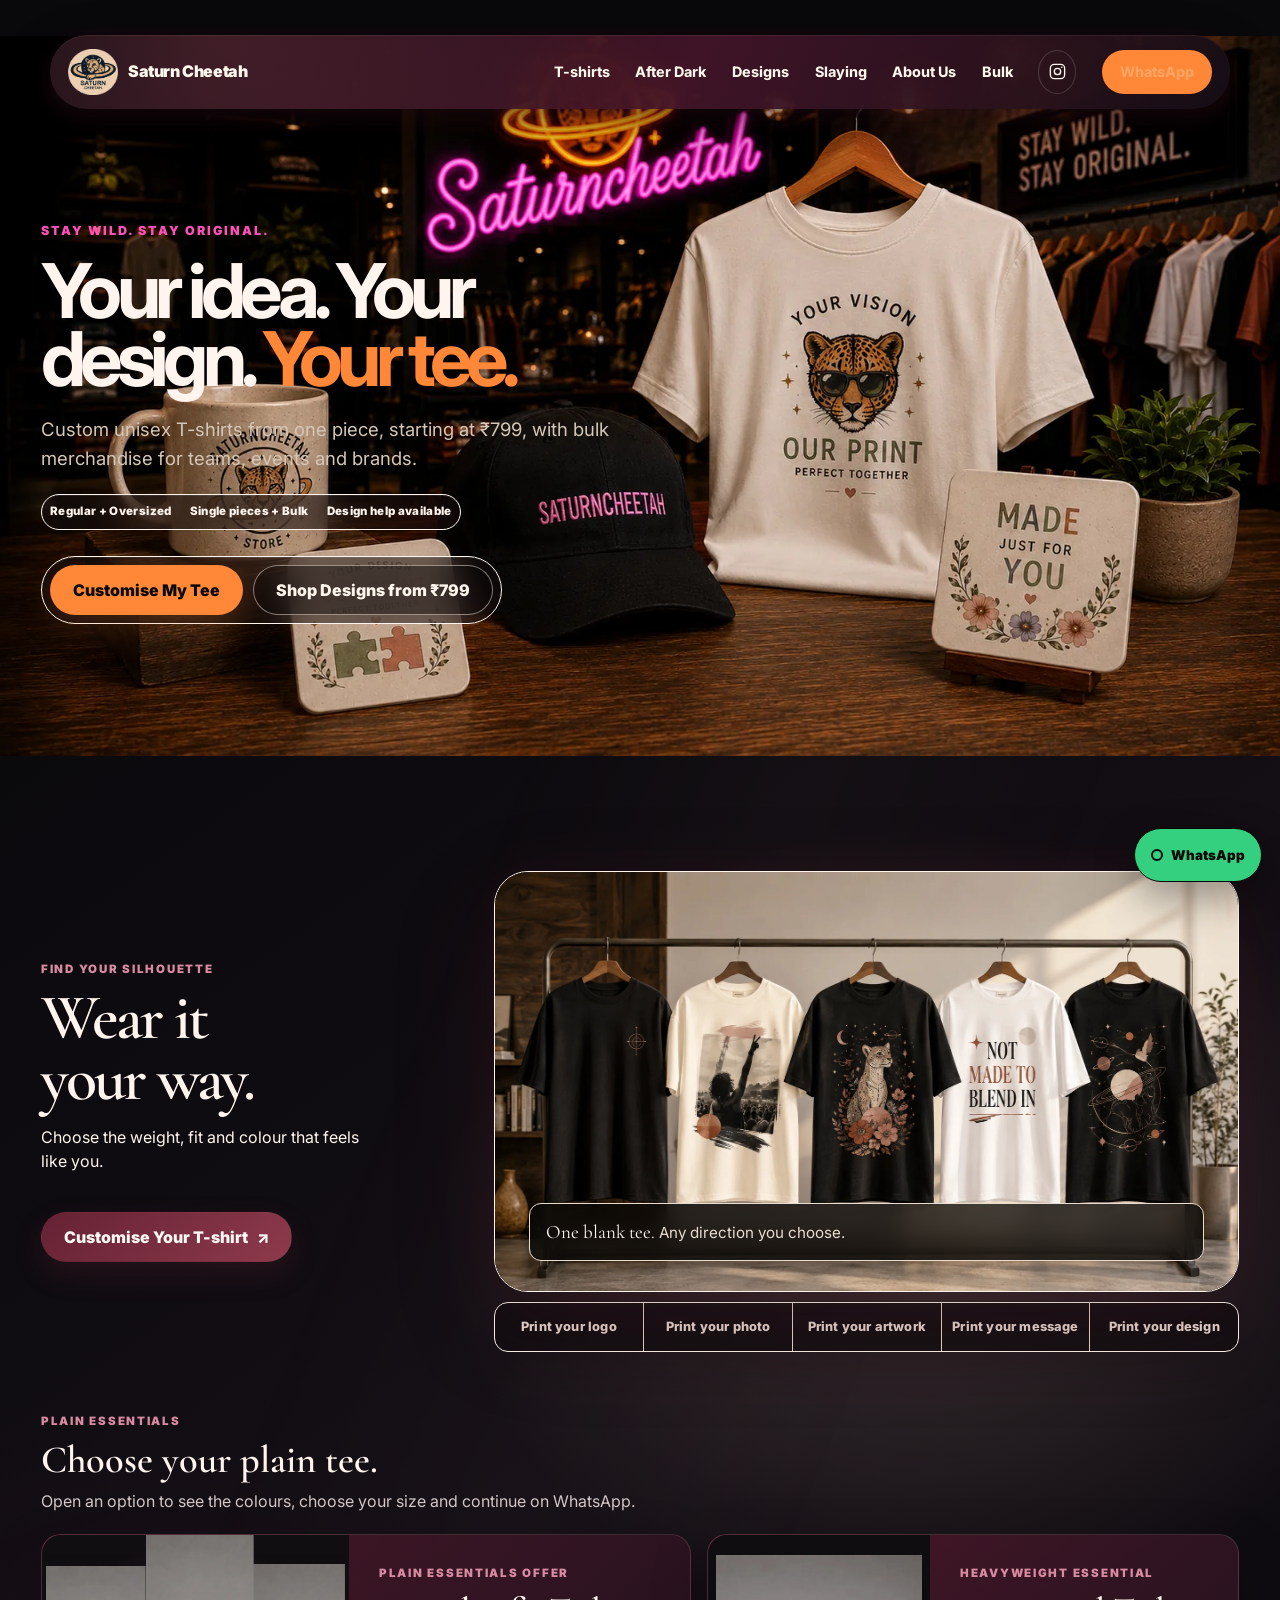
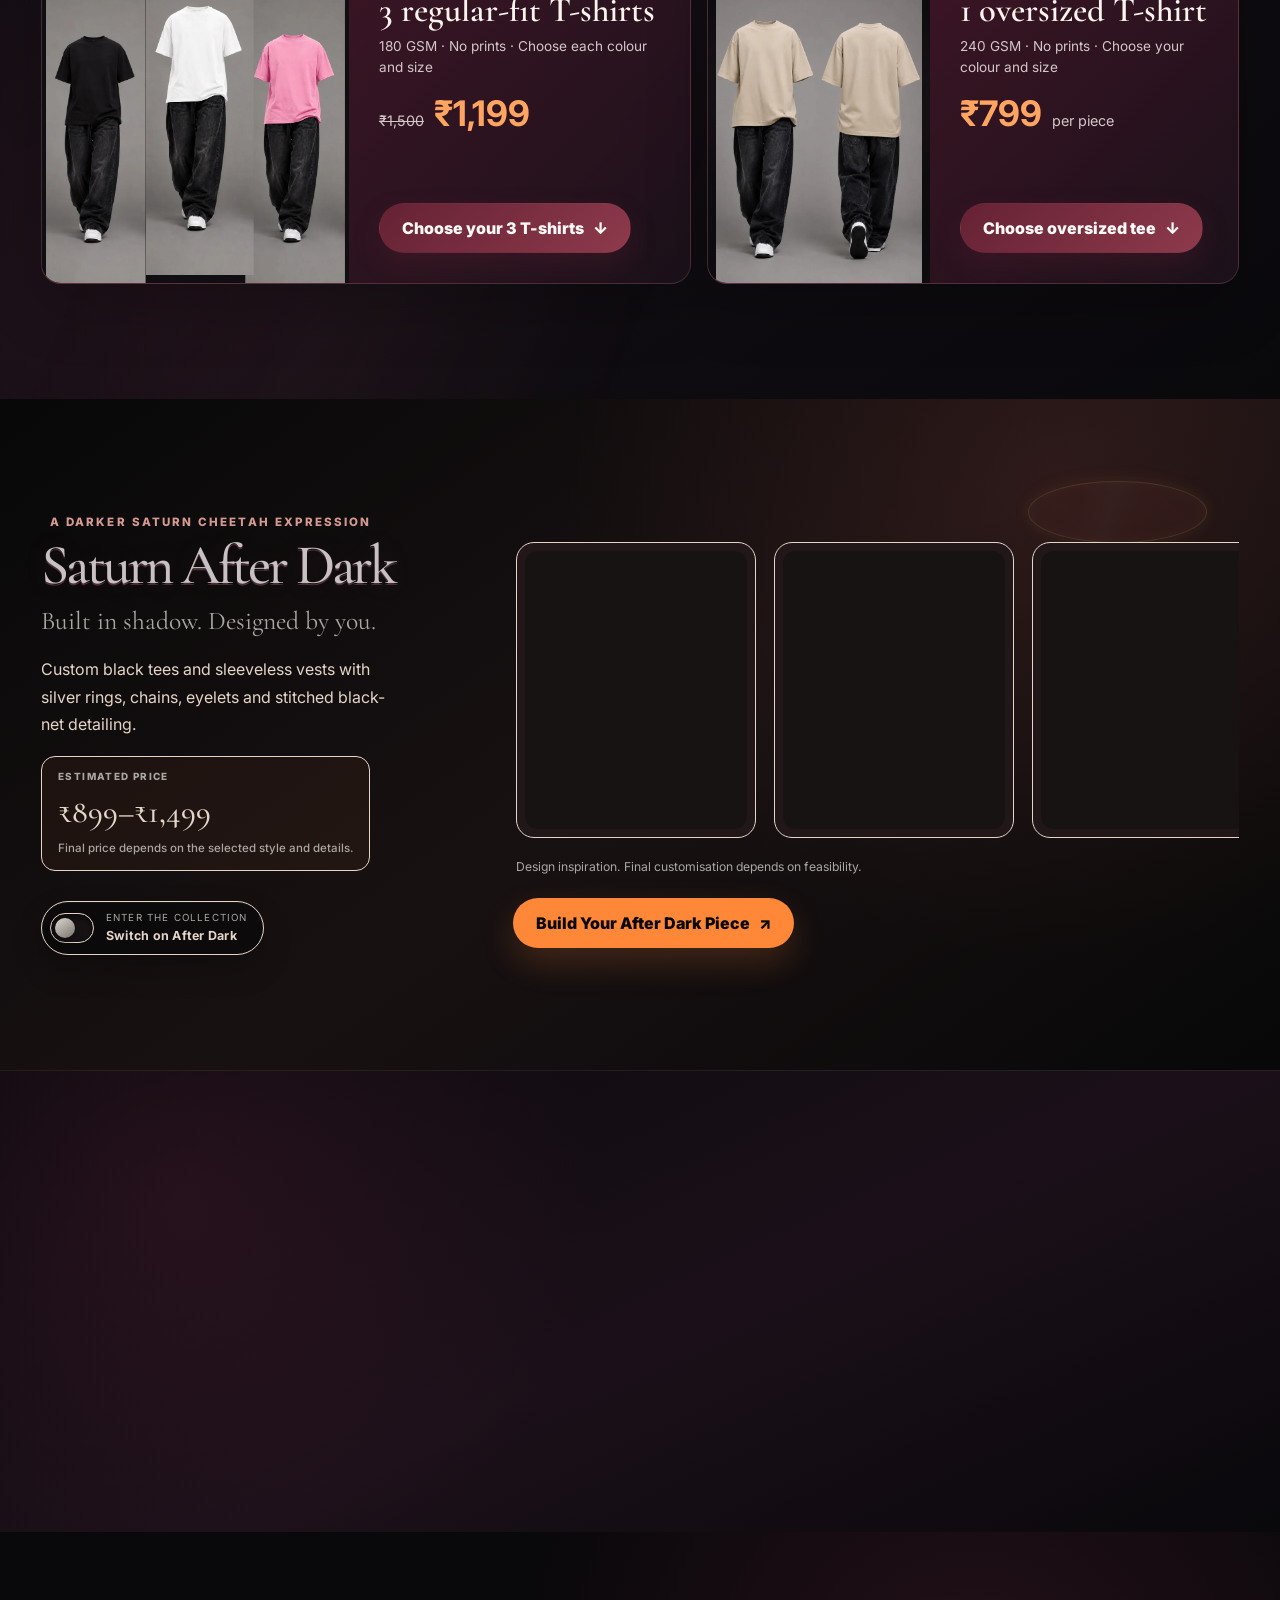
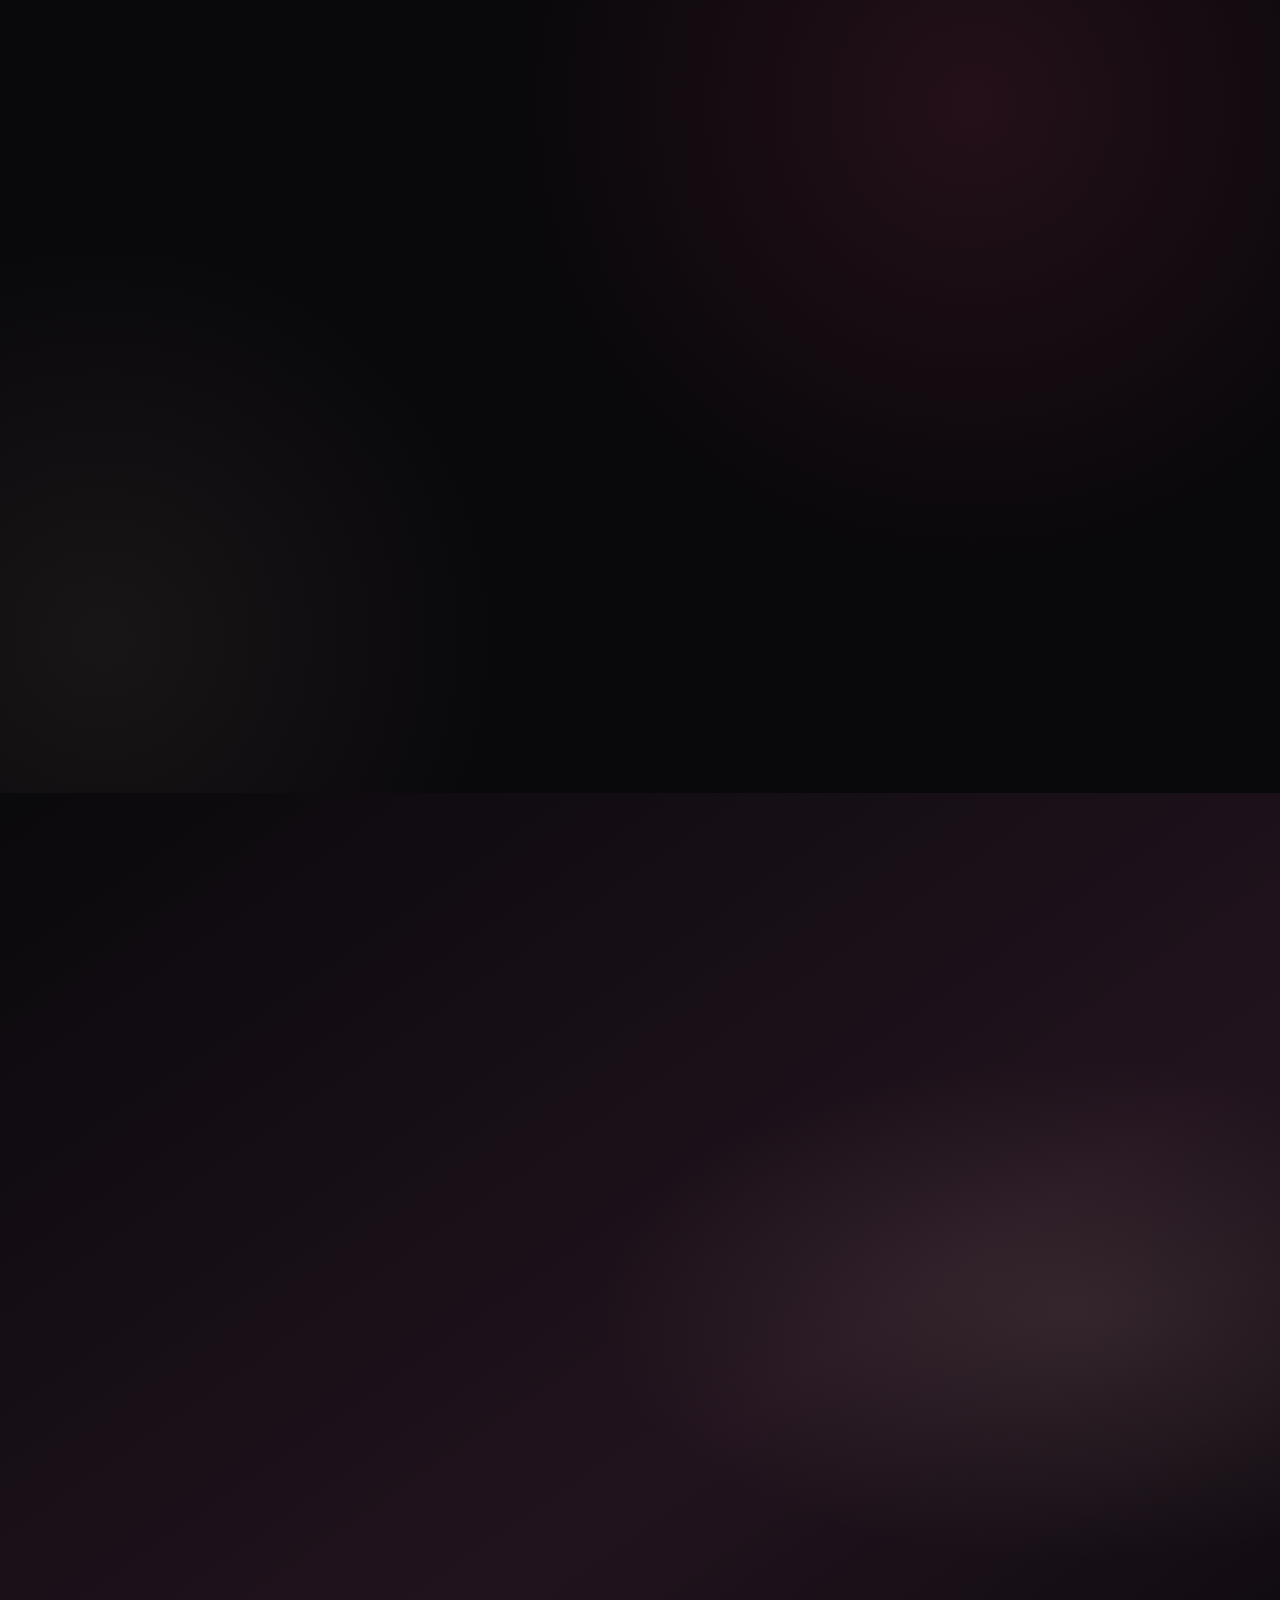
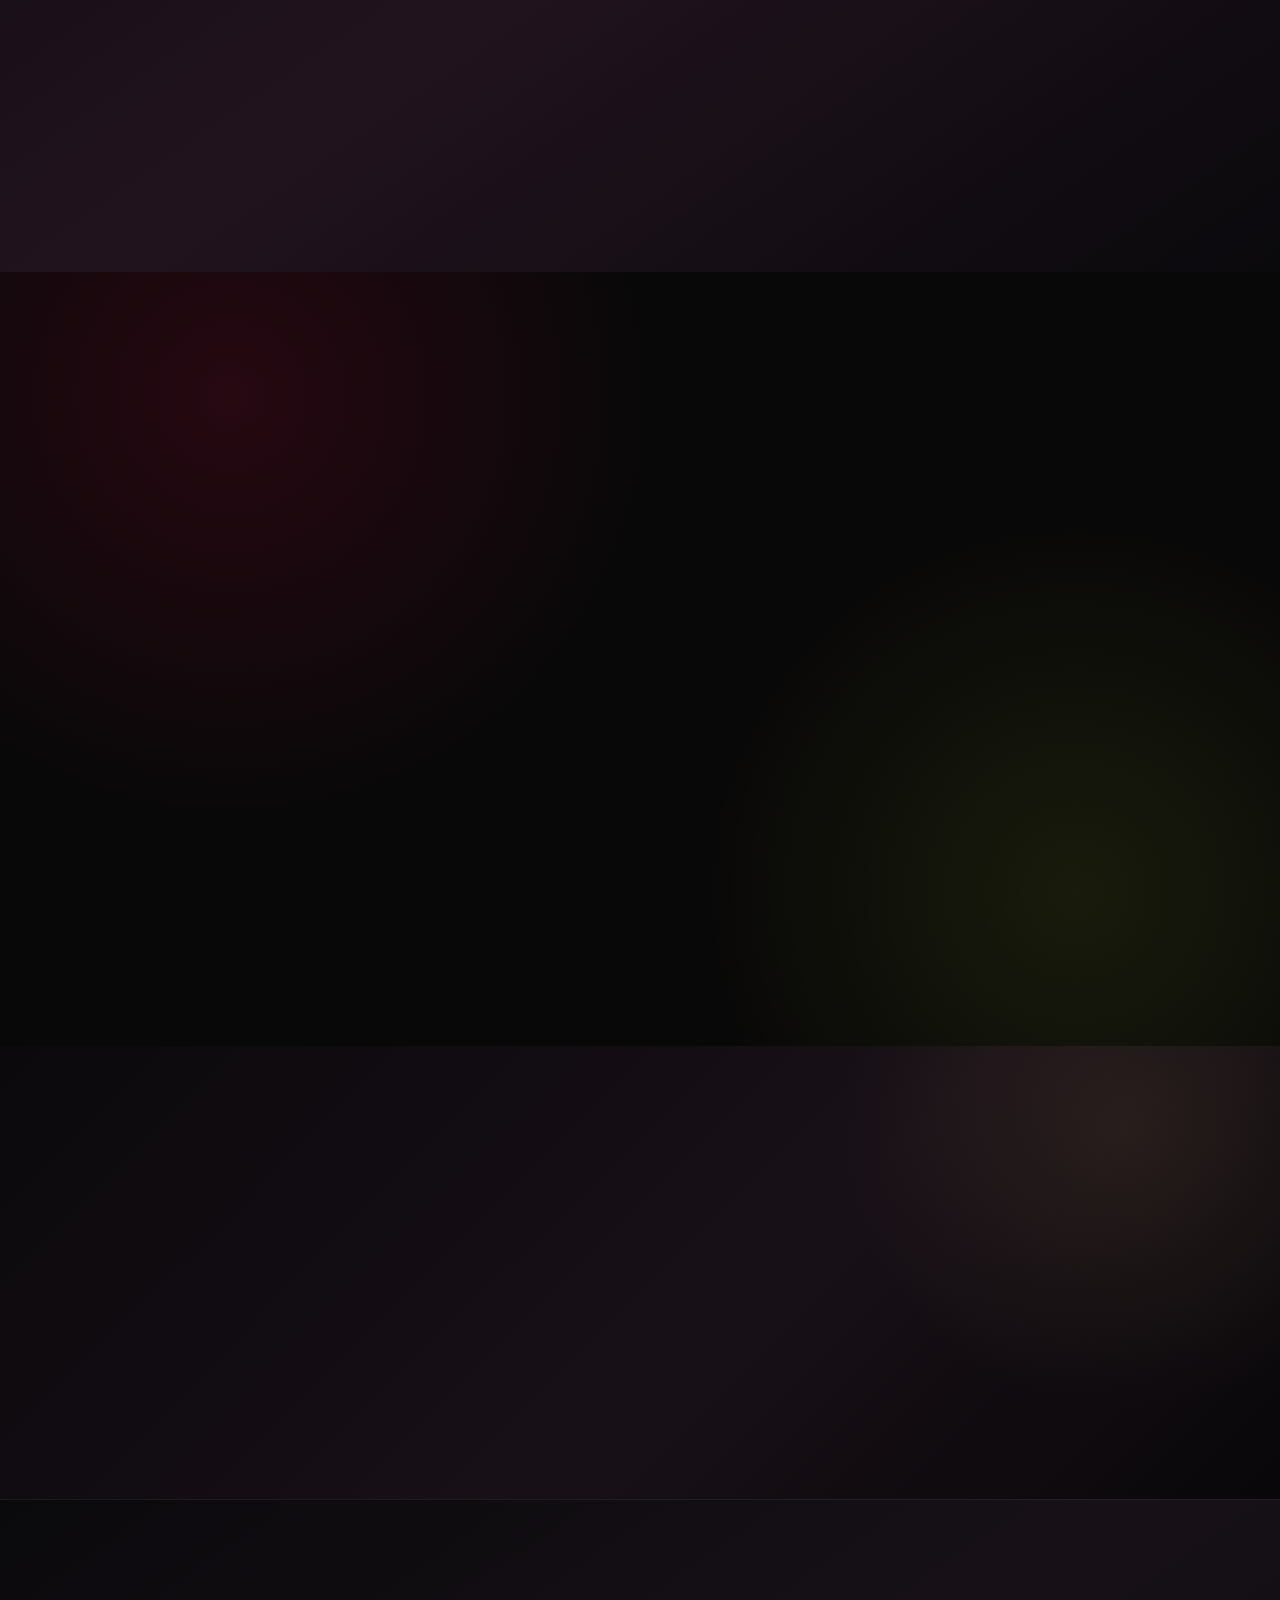
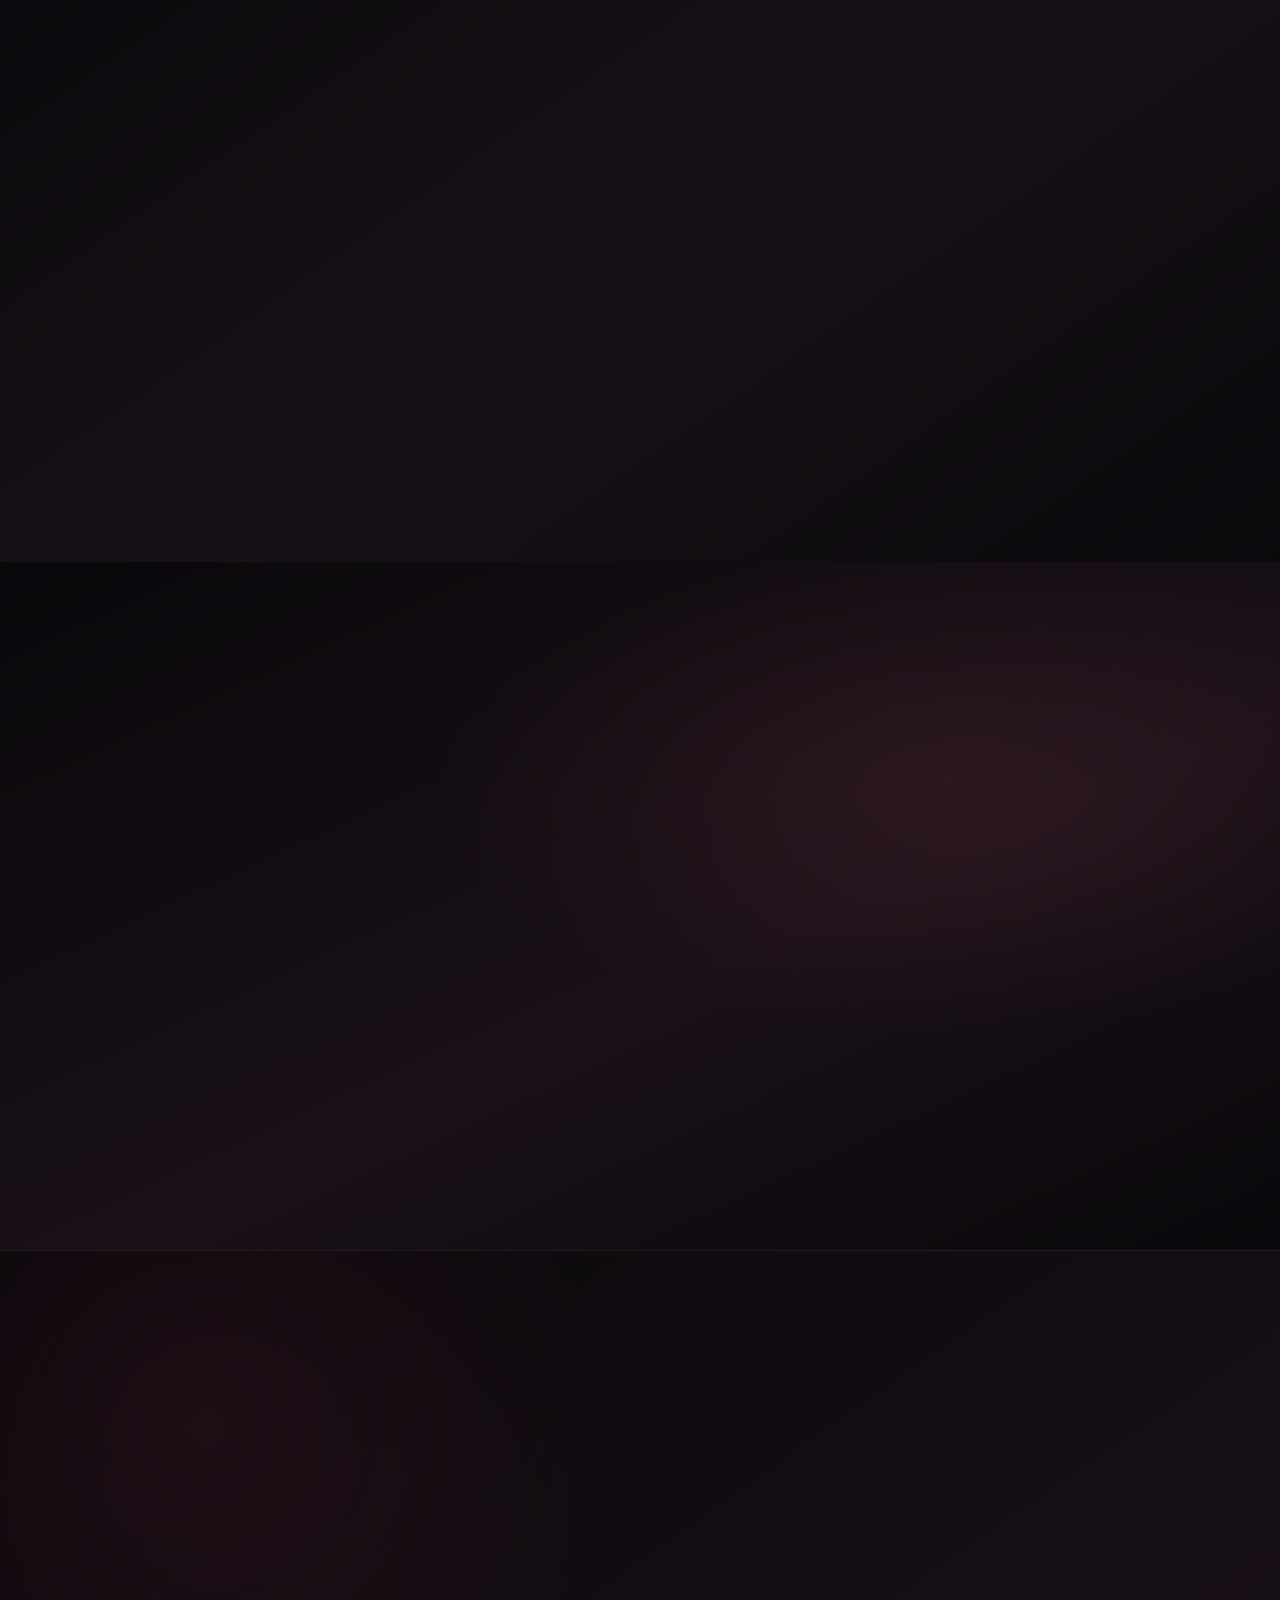
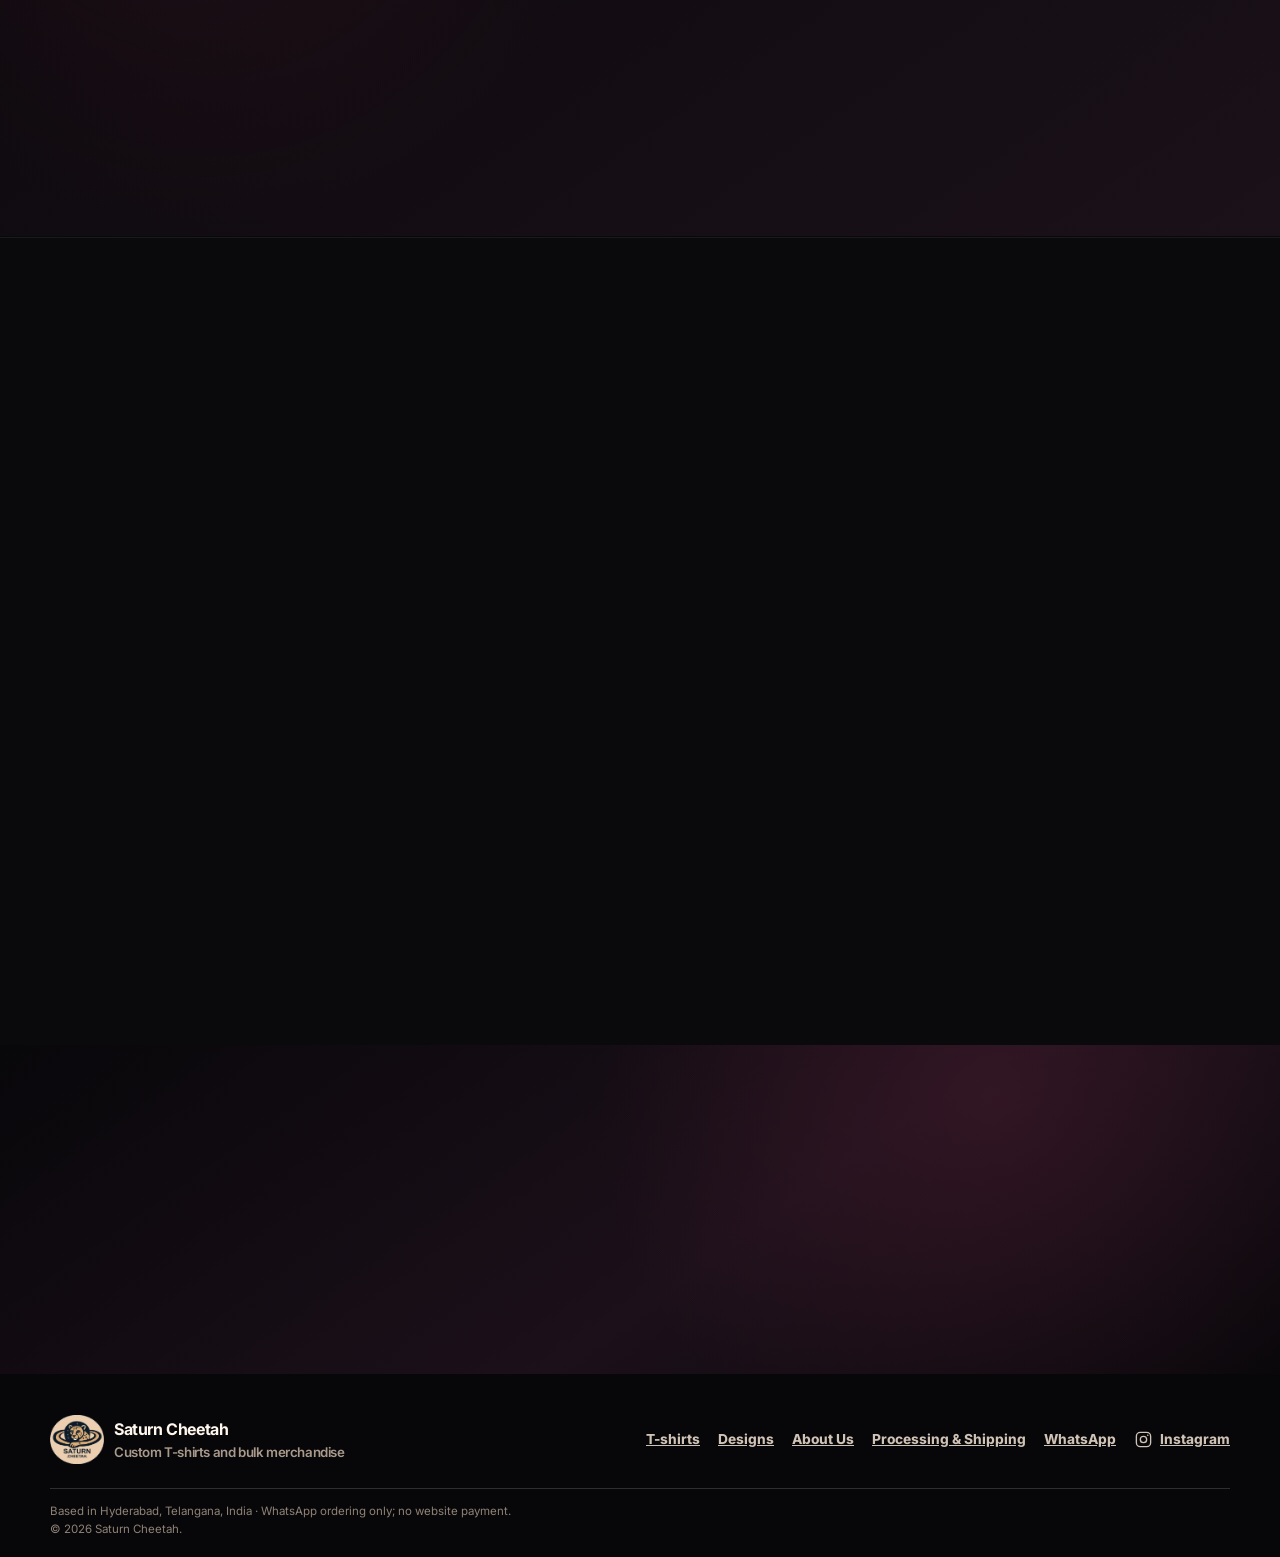
==== commit f393d14e: "Add rotating customer moments to Slaying" ====
--- a/index.html
+++ b/index.html
@@ -739,7 +739,7 @@
             <h2 id="slaying-title">Slaying in Saturn Cheetah</h2>
           </div>
           <p>Real people. Personal style. In Saturn Cheetah orbit.</p>
-          <p class="slaying-proof"><strong>68</strong><span>real customer moments</span></p>
+          <p class="slaying-proof"><span>More than 100 real customers</span></p>
           <a class="slaying-social-link" href="https://www.instagram.com/saturncheetahstore" target="_blank" rel="noopener noreferrer">
             See more customer moments <span aria-hidden="true">↗</span>
           </a>
--- a/assets/css/site.min.css
+++ b/assets/css/site.min.css
@@ -1 +1 @@
-:root{--ink:#080706;--ink-raised:#15110f;--ink-warm:#21140e;--cream:#fff7ed;--cream-muted:#d5c7b8;--sand:#e6c59f;--sand-light:#f5e9d9;--surface-main:#0b0b0c;--surface-raised:#151515;--surface-secondary:#191817;--surface-cream:#f3e0c8;--text-light:#fff8ef;--text-muted:#cfc3b5;--text-dark:#17120f;--pink:#ff4fb8;--orange:#ff8738;--orange-light:#ffa562;--whatsapp:#35d07f;--after-dark-oxblood:#3f171b;--after-dark-burgundy:#541d22;--after-dark-silver:#a9a7a2;--line-dark:rgb(255 247 237 / 16%);--line-light:rgb(8 7 6 / 15%);--shadow:0 24px 70px rgb(0 0 0 / 28%);--radius-small:12px;--radius-medium:20px;--radius-large:30px;--content-width:1180px;--header-height:74px;--mobile-header-height:60px;--gutter:clamp(16px, 3vw, 30px);--section-space:clamp(64px, 8vw, 104px);--ease-premium:cubic-bezier(0.22, 1, 0.36, 1);--font-sans:Inter,ui-sans-serif,system-ui,-apple-system,BlinkMacSystemFont,"Segoe UI",sans-serif;--font-editorial:"Bodoni Moda","Bodoni 72",Didot,"Iowan Old Style",Georgia,serif;--font-display:var(--font-editorial)}*,::after,::before{box-sizing:border-box}html{scroll-behavior:smooth;scroll-padding-top:calc(var(--header-height) + 20px)}body{margin:0;color:var(--text-light);background:var(--surface-main);font-family:var(--font-sans);font-synthesis:none;line-height:1.55;text-rendering:optimizeLegibility;-webkit-font-smoothing:antialiased;-webkit-tap-highlight-color:transparent}body.modal-open,body.nav-open{overflow:hidden}html:not(.js-enabled) [data-tab-panel][hidden]{display:block!important}html:not(.js-enabled) .tab-list{display:none}img,video{display:block;max-width:100%}button,input,select,textarea{font:inherit}a,button,summary{touch-action:manipulation}a{color:inherit}h1,h2,h3,p{overflow-wrap:break-word}h1,h2,h3{text-wrap:balance}[hidden]{display:none!important}.container{width:min(calc(100% - (var(--gutter) * 2)),var(--content-width));margin-inline:auto}.section{padding-block:var(--section-space)}.sr-only{position:absolute;width:1px;height:1px;padding:0;margin:-1px;overflow:hidden;clip:rect(0,0,0,0);white-space:nowrap;border:0}.skip-link{position:fixed;top:-80px;left:16px;z-index:1000;padding:11px 16px;border-radius:10px;color:var(--ink);background:var(--orange);font-weight:850}.skip-link:focus{top:14px}:focus-visible{outline:3px solid var(--orange);outline-offset:3px}.site-header{position:sticky;top:0;z-index:100;min-height:var(--header-height);margin-bottom:calc(var(--header-height) * -1);border-bottom:1px solid transparent;color:var(--cream);background:0 0;transition:border-color 360ms var(--ease-premium),background-color 360ms var(--ease-premium),box-shadow 360ms var(--ease-premium)}.site-header.is-menu-open,.site-header.is-scrolled{border-color:var(--line-dark);background:rgb(8 7 6 / 94%);box-shadow:0 12px 38px rgb(0 0 0 / 32%)}@supports (backdrop-filter:blur(16px)){.site-header.is-menu-open,.site-header.is-scrolled{background:rgb(8 7 6 / 80%);backdrop-filter:blur(16px) saturate(125%)}}.nav-shell{position:relative;display:flex;min-height:var(--header-height);align-items:center;justify-content:space-between;gap:24px}.brand,.footer-brand{display:inline-flex;align-items:center;gap:10px;color:var(--cream);font-weight:900;letter-spacing:-.025em;text-decoration:none}.brand img{width:50px;height:50px;object-fit:contain}.primary-nav{display:flex;align-items:center;gap:clamp(16px,2vw,28px)}.primary-nav a{display:inline-flex;min-height:44px;align-items:center;justify-content:center;color:var(--cream);font-size:.9rem;font-weight:750;text-decoration:none}.primary-nav a[aria-current=location]{color:var(--orange-light)}.primary-nav .nav-cta{padding-inline:18px;border-radius:999px;color:var(--ink);background:var(--orange)}.nav-toggle{display:none;width:48px;height:48px;padding:8px 11px;border:0;color:var(--cream);background:0 0;cursor:pointer}.nav-toggle span{display:block;width:25px;height:2px;margin-block:5px;background:currentColor;transition:transform 180ms,opacity 180ms}.nav-toggle[aria-expanded=true] span:first-child{transform:translateY(7px) rotate(45deg)}.nav-toggle[aria-expanded=true] span:nth-child(2){opacity:0}.nav-toggle[aria-expanded=true] span:nth-child(3){transform:translateY(-7px) rotate(-45deg)}.eyebrow{margin:0 0 10px;color:var(--orange);font-size:.72rem;font-weight:900;letter-spacing:.15em;text-transform:uppercase}.section-heading h2{margin:0;font-size:clamp(2.3rem, 5vw, 4.8rem);line-height:.94;letter-spacing:-.06em}.section-heading>p:last-child{margin:16px 0 0;color:var(--cream-muted);font-size:clamp(.98rem, 1.5vw, 1.1rem)}.compact-heading h2{font-size:clamp(2.2rem, 4.2vw, 4rem)}.button{display:inline-flex;min-height:50px;align-items:center;justify-content:center;gap:9px;padding:13px 22px;border:1px solid transparent;border-radius:999px;color:inherit;font-weight:850;line-height:1.15;text-align:center;text-decoration:none;cursor:pointer;transition:transform 180ms,border-color 180ms,background-color 180ms,box-shadow 180ms}.button:active{transform:scale(.98)}.button-primary{color:var(--ink);background:var(--orange);box-shadow:0 14px 34px rgb(255 135 56 / 20%)}.button-secondary{border-color:rgb(255 247 237 / 48%);color:var(--cream);background:rgb(8 7 6 / 38%)}.button-whatsapp{color:var(--ink);background:var(--whatsapp);box-shadow:0 14px 34px rgb(53 208 127 / 18%)}.bulk-tee-section,.faq-section,.reviews-section,.secondary-section{box-shadow:inset 0 1px rgb(169 167 162 / 10%)}.bulk-tee-card,.faq-list details,.review-card,.whatsapp-enquiry-panel{border-color:rgb(169 167 162 / 20%)}:is(a,button,summary):focus-visible{box-shadow:0 0 0 5px rgb(84 29 34 / 22%)}.tertiary-link{display:inline-flex;min-height:44px;align-items:center;gap:8px;color:#7b3212;font-size:.9rem;font-weight:850}.hero{position:relative;isolation:isolate;min-height:clamp(650px,56.25vw,820px);overflow:hidden;background:var(--ink)}.hero::after{position:absolute;z-index:1;inset:0;content:"";background:linear-gradient(90deg,rgb(8 7 6 / 97%) 0,rgb(8 7 6 / 84%) 31%,rgb(8 7 6 / 24%) 60%,transparent 82%),linear-gradient(0deg,rgb(8 7 6 / 36%) 0,transparent 34%);pointer-events:none}.hero-content{display:flex;min-height:inherit;align-items:center;padding-top:calc(var(--header-height) + 44px);padding-bottom:64px}.hero-copy{width:min(52%,620px)}.hero-copy>:not(.hero-picture){position:relative;z-index:2}.hero-brand-line{margin:0 0 16px;color:var(--pink);font-size:.78rem;font-weight:900;letter-spacing:.16em;text-transform:uppercase}.hero h1{margin:0;font-size:clamp(3.4rem, 5.9vw, 6.4rem);line-height:.9;letter-spacing:-.075em}.hero h1 span{color:var(--orange)}.hero-mobile-break{display:none}.hero-lead{max-width:580px;margin:22px 0 0;color:var(--cream-muted);font-size:clamp(1rem, 1.45vw, 1.16rem)}.hero-proof-chips{display:flex;flex-wrap:wrap;gap:8px;margin:22px 0 0;padding:0;list-style:none}.hero-proof-chips li{border:1px solid var(--line-dark);border-radius:999px;font-size:.72rem;font-weight:850;letter-spacing:.03em}.hero-actions{display:flex;flex-wrap:wrap;gap:10px;margin-top:26px}.hero-note{margin:12px 0 0;color:#b9aa9b;font-size:.8rem;font-weight:700}.hero-picture{position:absolute;z-index:0;inset:0}.hero-picture img{width:100%;height:100%;object-fit:cover;object-position:65% center}.hero-intro{opacity:1;transform:none}.js-enabled .hero:not(.is-ready) .hero-intro{opacity:0;transform:translateY(14px)}.js-enabled .hero.is-ready .hero-intro{opacity:1;transform:none;transition:opacity 560ms var(--ease-premium),transform 560ms var(--ease-premium)}.js-enabled .hero.is-ready .hero-intro-1{transition-delay:50ms}.js-enabled .hero.is-ready .hero-intro-2{transition-delay:110ms}.js-enabled .hero.is-ready .hero-intro-3{transition-delay:180ms}.js-enabled .hero.is-ready .hero-intro-4{transition-delay:250ms}.js-enabled .hero.is-ready .hero-intro-5{transition-delay:320ms}.js-enabled .hero-picture img{transform:scale(1.025)}.js-enabled .hero.is-ready .hero-picture img{transform:scale(1);transition:transform 1s var(--ease-premium)}.tee-section{color:var(--ink);background:var(--sand-light)}.tee-selector{overflow:hidden;border:1px solid var(--line-light);border-radius:var(--radius-large);background:#fffaf2;box-shadow:0 24px 70px rgb(70 38 20 / 12%)}.tee-segments{display:grid;grid-template-columns:repeat(2,minmax(0,1fr));gap:8px;max-width:640px;margin:0;padding:16px;border:0}.tee-segments label{position:relative;cursor:pointer}.tee-segments input{position:absolute;opacity:0;pointer-events:none}.tee-segments label>span{display:flex;min-height:64px;align-items:center;justify-content:center;gap:8px;padding:12px;border:1px solid var(--line-light);border-radius:999px;background:#f4e6d5;font-size:.9rem;font-weight:760;text-align:center;transition:background-color 180ms,border-color 180ms,color 180ms}.tee-segments input:checked+span{border-color:var(--ink);color:var(--cream);background:var(--ink)}.tee-segments input:focus-visible+span{outline:3px solid var(--orange);outline-offset:3px}.tee-stage{display:grid;grid-template-columns:minmax(420px,1fr) minmax(0,1fr);grid-template-areas:"visual primary" "visual options" "visual secondary";grid-template-rows:auto auto 1fr;min-height:520px;border-top:1px solid var(--line-light)}.tee-visual{position:relative;display:grid;min-width:0;min-height:0;margin:0;place-items:center;overflow:hidden;padding:24px;grid-area:visual}.tee-visual img{width:min(100%,560px);max-width:100%;height:auto;aspect-ratio:994/1583;object-fit:contain;object-position:center;transition:opacity 180ms ease,transform .7s var(--ease-premium),filter .5s ease}.tee-visual.is-changing img{opacity:0}.tee-visual figcaption{position:absolute;top:16px;left:16px;padding:7px 10px;border-radius:999px;color:var(--cream);background:rgb(8 7 6 / 78%);font-size:.68rem;font-weight:800}.tee-details{display:flex;flex-direction:column;align-items:flex-start;justify-content:center;padding-inline:clamp(30px,5vw,68px)}.tee-details-primary{grid-area:primary;align-self:end;padding-top:clamp(30px,5vw,68px);padding-bottom:10px}.tee-details-secondary{grid-area:secondary;align-self:start;padding-top:10px;padding-bottom:clamp(30px,5vw,68px)}.product-spec{margin:0 0 8px;color:#9a3d15;font-size:.75rem;font-weight:900;letter-spacing:.1em;text-transform:uppercase}.tee-details h3{margin:0;font-size:clamp(2rem, 4vw, 3.7rem);line-height:.98;letter-spacing:-.055em}.tee-summary{max-width:520px;margin:14px 0 0;color:#594b40;font-size:1.02rem}.tee-options{display:grid;grid-area:options;width:100%;align-self:center;gap:14px;margin:0;padding:10px clamp(30px,5vw,68px)}.tee-option-group{min-width:0;margin:0;padding:0;border:0}.tee-option-group legend{margin-bottom:8px;color:#7b3212;font-size:.72rem;font-weight:900;letter-spacing:.08em;text-transform:uppercase}.tee-option-group legend strong{color:var(--ink)}.tee-colour-options,.tee-size-options{display:flex;align-items:center;flex-wrap:wrap;gap:6px}.tee-colour-options button,.tee-size-options button{display:inline-flex;min-height:44px;align-items:center;justify-content:center;gap:7px;padding:7px 10px;border:1px solid #bea991;border-radius:999px;color:var(--ink);background:#fffaf2;font:inherit;font-size:.72rem;font-weight:800;cursor:pointer;transition:border-color 180ms,background-color 180ms,box-shadow 180ms}.tee-colour-indicator{width:15px;height:15px;flex:0 0 auto;border:1px solid #766b60;border-radius:50%;background:var(--swatch-colour);box-shadow:inset 0 0 0 1px rgb(255 255 255 / 32%)}.tee-colour-options button[aria-pressed=true],.tee-size-options button[aria-pressed=true]{border-color:var(--ink);background:#f0dac0;box-shadow:inset 0 0 0 1px var(--ink)}.tee-colour-options button:focus-visible,.tee-size-options button:focus-visible{outline:3px solid var(--orange);outline-offset:2px}.tee-size-options button{min-width:46px;min-height:44px;font-size:.8rem}.tee-size-prompt{margin:8px 0 0;color:#9d2819;font-size:.82rem;font-weight:800}.tee-details dl{display:grid;grid-template-columns:repeat(2,minmax(0,1fr));width:100%;max-width:570px;gap:12px;margin:20px 0}.tee-details dl div{padding:14px;border:1px solid var(--line-light);border-radius:var(--radius-small);background:#f6eadc}.tee-details dt{margin-bottom:4px;font-size:.68rem;font-weight:900;letter-spacing:.1em;text-transform:uppercase}.tee-details dd{margin:0;font-size:.9rem;font-weight:760}.tee-details .tertiary-link{margin-top:12px}.tab-module{overflow:hidden;border:1px solid var(--line-dark);border-radius:var(--radius-large);background:var(--surface-raised);box-shadow:var(--shadow)}.tab-list{display:flex;gap:8px;padding:12px;border-bottom:1px solid var(--line-dark)}.tab-list button{min-height:48px;padding:10px 18px;border:1px solid transparent;border-radius:999px;color:var(--text-muted);background:0 0;font-weight:850;cursor:pointer}.tab-list button[aria-selected=true]{border-color:rgb(255 135 56 / 55%);color:var(--ink);background:var(--orange)}.tab-panel{padding:clamp(20px,4vw,40px)}.panel-intro{display:flex;align-items:end;justify-content:space-between;gap:24px;margin-bottom:20px}.panel-intro p{max-width:650px;margin:0;color:var(--text-muted)}.panel-intro span{color:#a8998b;font-size:.72rem}.design-gallery{display:flex;align-items:flex-start;gap:14px;padding-top:6px;overflow-x:auto;overscroll-behavior-inline:contain;scroll-snap-type:inline mandatory;scrollbar-width:none}.design-gallery::-webkit-scrollbar{display:none}.design-gallery-meta{display:flex;justify-content:flex-end;margin-bottom:10px}.design-gallery-meta p{min-width:68px;margin:0;padding:6px 10px;border:1px solid;border-radius:999px;color:#574b43;background:#fff8ef;font-size:.72rem;font-weight:900;letter-spacing:.08em;text-align:center}.design-card{--editorial-offset:0px;display:flex;flex:0 0 clamp(190px,24vw,240px);align-self:start;min-width:0;flex-direction:column;color:#17120f;scroll-snap-align:start;text-align:left;transform:translateY(var(--editorial-offset));transition:transform 220ms var(--ease-premium),border-color 220ms ease,box-shadow 220ms ease}.design-preview{display:grid;width:100%;aspect-ratio:4/5;place-items:center;overflow:hidden;cursor:zoom-in}.design-preview img{width:100%;height:100%;min-width:0;min-height:0;max-width:100%;max-height:100%;object-fit:cover;object-position:center}.design-card-kicker{margin:0 0 5px;color:#9a3d15;font-size:.62rem;font-weight:900;letter-spacing:.12em;text-transform:uppercase}.design-card-custom-story{border-color:rgb(255 135 56 / 52%)}.design-card[data-tee-tone=black] .design-preview{background:#f8ead8}.design-card[data-tee-tone=white] .design-preview{background:#151515}.design-card-body{display:flex;flex:1;flex-direction:column;border-top:1px solid}.design-card h3{line-height:1.25}.design-card-body a{display:inline-flex;align-items:center;align-self:flex-start;color:#17120f;font-size:.76rem;font-weight:900;text-decoration:underline;text-decoration-color:var(--orange);text-decoration-thickness:2px;text-underline-offset:4px}.design-card:is(:hover,:focus-within,.is-active){border-color:var(--orange);box-shadow:0 18px 34px rgb(23 18 15 / 16%);transform:translateY(calc(var(--editorial-offset) - 5px))}.direction-section .form-submit p,.direction-section .panel-intro p,.direction-section .section-heading>p:last-child{color:#574b43}.direction-section .tab-module{box-shadow:0 24px 60px rgb(23 18 15 / 14%)}.direction-section .tab-list button[aria-selected=true]{color:var(--ink);background:var(--orange)}.direction-section .design-card{border-color:rgb(23 18 15 / 18%);color:#17120f;background:#fff8ef}.direction-section .design-card:is(:hover,:focus-within,.is-active){border-color:var(--orange)}.direction-section .customise-form{border-color:rgb(23 18 15 / 18%);background:#fff8ef}.direction-section .field label,.direction-section .optional-details summary{color:#17120f}.direction-section input,.direction-section select,.direction-section textarea{border-color:rgb(23 18 15 / 18%);color:#17120f;background:#fffaf2}.direction-section input::placeholder,.direction-section textarea::placeholder{color:#71655c}.direction-section .optional-details{border-color:rgb(23 18 15 / 18%);background:#f8ead8}.direction-section .optional-grid{border-color:rgb(23 18 15 / 14%);background:#fff8ef}.customise-form{padding:clamp(18px,3vw,30px);border:1px solid var(--line-dark);border-radius:var(--radius-medium);background:var(--surface-raised)}.form-grid,.optional-grid{display:grid;grid-template-columns:repeat(3,minmax(0,1fr));gap:14px}.field{min-width:0}.field label{display:block;margin-bottom:7px;color:var(--cream);font-size:.78rem;font-weight:850}.field-wide{grid-column:1/-1}input,select,textarea{width:100%;min-height:48px;padding:11px 13px;border:1px solid var(--line-dark);border-radius:var(--radius-small);outline:0;color:var(--text-light);background:var(--surface-secondary)}textarea{min-height:96px;resize:vertical}input:focus,select:focus,textarea:focus{border-color:var(--orange);box-shadow:0 0 0 4px rgb(255 135 56 / 14%)}.optional-details{margin-top:16px;border:1px solid var(--line-dark);border-radius:var(--radius-small)}.optional-details summary{display:flex;min-height:48px;align-items:center;padding:11px 14px;font-weight:850;cursor:pointer}.optional-grid{padding:16px;border-top:1px solid var(--line-dark)}.form-submit{display:flex;align-items:center;justify-content:space-between;gap:20px;margin-top:18px}.form-submit p{max-width:440px;margin:0;color:#a8998b;font-size:.76rem}.after-dark-section{--after-dark-obsidian:#080808;--after-dark-charcoal:#151515;--after-dark-bone:#e4d5c8;position:relative;overflow:hidden;color:var(--after-dark-bone);background:radial-gradient(circle at 10% 18%,rgb(84 29 34 / 34%),transparent 29%),radial-gradient(circle at 92% 84%,rgb(63 23 27 / 30%),transparent 24%),var(--after-dark-obsidian)}.after-dark-section::before{position:absolute;aspect-ratio:1;box-shadow:18px 0 0 -17px rgb(84 29 34 / 72%);content:"";opacity:.62;pointer-events:none}.after-dark-shell{position:relative;z-index:1;grid-template-columns:minmax(0,0.82fr) minmax(0,1.18fr);grid-template-areas:"intro lead" "options options" "support support";align-items:center;gap:clamp(22px,4vw,48px)}.after-dark-intro{grid-area:intro}.after-dark-kicker{color:var(--after-dark-silver);letter-spacing:.16em;text-transform:uppercase}.after-dark-intro h2{max-width:520px;color:var(--after-dark-bone);font-family:var(--font-editorial)}.after-dark-lead{color:var(--after-dark-bone)}.after-dark-feasibility{max-width:560px;color:var(--after-dark-silver)}.after-dark-garments{display:flex;flex-wrap:wrap;gap:8px;margin:20px 0 0;padding:0;list-style:none}.after-dark-garments li{padding:7px 10px;border:1px solid;border-radius:999px;color:var(--after-dark-bone);background:rgb(21 21 21 / 78%);font-size:.7rem;font-weight:760}.after-dark-actions{display:flex;flex-wrap:wrap;gap:10px}.after-dark-actions .button{min-height:48px;width:100%}.after-dark-actions .button-secondary{border-color:rgb(169 167 162 / 42%);color:var(--after-dark-bone);background:rgb(21 21 21 / 72%)}.after-dark-lead-visual{grid-area:lead;margin:0;overflow:hidden;border:1px solid;border-radius:22px;background:var(--after-dark-charcoal);box-shadow:0 24px 70px rgb(0 0 0 / 45%)}.after-dark-lead-visual img,.after-dark-lead-visual picture{display:block;width:100%}.after-dark-lead-visual img{height:auto;object-fit:contain}.after-dark-lead-visual figcaption{padding:10px 13px;border-top:1px solid;color:var(--after-dark-silver);background:var(--after-dark-charcoal);font-size:.68rem}.after-dark-options{display:grid;grid-area:options;grid-template-columns:repeat(4,minmax(0,1fr));gap:10px;outline:0}.after-dark-option{padding:18px;border:1px solid;border-radius:16px;background:rgb(21 21 21 / 86%);transition:transform 180ms var(--ease-premium),border-color 180ms ease,box-shadow 180ms ease}.after-dark-option>span{color:#9e464d;font-family:var(--font-editorial);font-size:.76rem}.after-dark-option h3{margin:10px 0 6px;color:var(--after-dark-bone);font-size:.95rem}.after-dark-option p{margin:0;color:var(--after-dark-silver);font-size:.76rem}.after-dark-options:focus-visible{outline:3px solid var(--orange);outline-offset:5px}.after-dark-supporting{display:grid;grid-area:support;grid-template-columns:repeat(2,minmax(0,1fr));gap:12px}.after-dark-supporting figure{display:grid;grid-template-columns:minmax(120px,0.72fr) minmax(0,1fr);align-items:center;margin:0;overflow:hidden;border:1px solid;border-radius:16px}.after-dark-supporting picture{display:block;height:190px;background:var(--after-dark-obsidian)}.after-dark-supporting figcaption{color:var(--after-dark-bone);font-family:var(--font-editorial)}.after-dark-section{background:radial-gradient(circle at 8% 12%,rgb(135 61 56 / 32%),transparent 28%),radial-gradient(circle at 92% 78%,rgb(84 29 34 / 34%),transparent 30%),linear-gradient(145deg,#080808 0,#171112 52%,#080808 100%)}.after-dark-shell{grid-template-columns:minmax(300px,0.78fr) minmax(0,1.22fr);grid-template-areas:"intro media" "config media";align-items:start;gap:clamp(24px,4vw,46px)}.after-dark-media{display:grid;grid-area:media;min-width:0;gap:12px}.after-dark-lead-visual{grid-area:auto;border-color:rgb(169 167 162 / 46%);background:#241a1b;box-shadow:0 28px 74px rgb(0 0 0 / 52%),0 0 46px rgb(135 61 56 / 16%)}.after-dark-lead-visual img{width:100%;max-height:660px;object-fit:contain;background:#241a1b}.after-dark-lead-visual figcaption{color:#c6bbb1;background:#21191a}.after-dark-supporting{grid-template-columns:repeat(3,minmax(0,1fr));gap:10px;outline:0}.after-dark-supporting figure{display:flex;min-width:0;flex-direction:column;border-color:rgb(169 167 162 / 34%);background:#261c1d}.after-dark-supporting img{object-fit:contain;width:100%;height:156px;padding:6px;object-fit:contain;background:#2a1f20}.after-dark-supporting figcaption{min-height:54px;padding:10px 12px;color:var(--after-dark-bone);font-family:inherit;font-size:.74rem;font-weight:780}.after-dark-supporting:focus-visible{outline:3px solid var(--orange);outline-offset:4px}.after-dark-step{letter-spacing:.12em;text-transform:uppercase}.after-dark-configurator-heading h3{color:var(--after-dark-bone);font-family:var(--font-editorial);line-height:1}.after-dark-choice-group{min-width:0;margin:15px 0 0;padding:0;border:0}.after-dark-choice-group legend,.after-dark-configurator .field label{margin-bottom:7px;color:var(--after-dark-bone);font-size:.72rem;font-weight:850}.after-dark-choice-group legend span{color:var(--after-dark-silver);font-size:.65rem;font-weight:650}.after-dark-choice-grid{display:grid;gap:7px}.after-dark-choice-grid-three{grid-template-columns:repeat(3,minmax(0,1fr))}.after-dark-choice-grid-two,.after-dark-customisation-grid{grid-template-columns:repeat(2,minmax(0,1fr))}.after-dark-size-grid{grid-template-columns:repeat(6,minmax(44px,1fr))}.after-dark-choice-grid label{position:relative;min-width:0;cursor:pointer}.after-dark-choice-grid input{position:absolute;width:1px;height:1px;opacity:0;pointer-events:none}.after-dark-choice-grid label>span{display:flex;min-height:44px;align-items:center;justify-content:center;padding:8px 9px;border:1px solid;border-radius:11px;color:var(--after-dark-bone);background:#2b2223;font-size:.7rem;font-weight:760;line-height:1.2;text-align:center;transition:border-color 160ms,background-color 160ms,box-shadow 160ms}.after-dark-choice-grid input:checked+span{border-color:#c47872;color:#fff8ef;background:#64302f;box-shadow:inset 0 0 0 1px rgb(228 213 200 / 18%)}.after-dark-choice-grid input:focus-visible+span{outline:3px solid var(--orange);outline-offset:2px}.after-dark-form-grid{display:grid;grid-template-columns:minmax(90px,0.65fr) minmax(0,1.35fr);gap:10px;margin-top:15px}.after-dark-configurator input[type=number],.after-dark-configurator select{min-height:46px;border-color:rgb(169 167 162 / 38%);color:var(--after-dark-bone);background:#2b2223}.after-dark-configurator select option{color:var(--after-dark-bone);background:#21191a}.after-dark-field-error{margin:7px 0 0;color:#f3a29b;font-size:.72rem;font-weight:760}.after-dark-summary{border:1px solid;border-radius:12px;background:#181314}.after-dark-summary span{color:#c66b64;font-size:.64rem;font-weight:850;letter-spacing:.1em;text-transform:uppercase}.after-dark-summary p{color:var(--after-dark-bone);font-size:.74rem}.after-dark-actions{display:grid;grid-template-columns:1fr;gap:8px}@media (hover:hover){.tee-visual:hover img{filter:contrast(1.025) saturate(1.04);transform:scale(1.025)}.after-dark-option:hover{border-color:rgb(84 29 34 / 88%);box-shadow:0 12px 34px rgb(84 29 34 / 18%);transform:translateY(-3px)}.after-dark-choice-grid label:hover>span{border-color:#9f5a56;box-shadow:0 0 18px rgb(84 29 34 / 26%)}}.after-dark-shell{display:block}.after-dark-hero{display:grid;grid-template-columns:minmax(280px,0.72fr) minmax(0,1.28fr);align-items:center;gap:clamp(28px,5vw,64px)}.after-dark-tagline{color:#d37b73;font-family:var(--font-editorial)}.after-dark-hero .after-dark-lead{margin-top:14px}.after-dark-hero .after-dark-lead-visual{background:radial-gradient(circle at 50% 38%,rgb(135 61 56 / 28%),transparent 58%),#292b30}.after-dark-hero .after-dark-lead-visual img{height:clamp(480px,52vw,680px);max-height:none;background:0 0}.after-dark-configurator{grid-area:config;min-width:0;box-shadow:0 22px 58px rgb(0 0 0 / 34%);background:linear-gradient(135deg,rgb(84 29 34 / 34%),transparent 32%),#1b1c20}.after-dark-configurator-heading{display:flex;flex-wrap:wrap;align-items:end;justify-content:space-between;gap:8px 24px}.after-dark-configurator-heading>p:last-child{max-width:500px;color:#bbb5ae;font-size:.78rem}.after-dark-detail-grid{display:grid;grid-template-columns:repeat(2,minmax(0,1fr));margin-top:22px}.after-dark-style-card{grid-column:1/-1}.after-dark-detail-card legend{color:var(--after-dark-bone);font-family:var(--font-editorial);font-size:1rem}.after-dark-detail-card legend span{color:#c66b64;font-family:inherit;font-size:.68rem;letter-spacing:.08em}.after-dark-size-choices,.after-dark-status-choices,.after-dark-visual-choices{display:grid;gap:8px}.after-dark-panel-choices,.after-dark-style-choices{grid-template-columns:repeat(3,minmax(0,1fr))}.after-dark-compact-choices{grid-template-columns:repeat(4,minmax(0,1fr))}.after-dark-size-choices{grid-template-columns:repeat(6,minmax(0,1fr))}.after-dark-status-choices{grid-template-columns:repeat(2,minmax(0,1fr))}.after-dark-size-choices label,.after-dark-status-choices label,.after-dark-visual-choices label{position:relative;min-width:0;cursor:pointer}.after-dark-size-choices input,.after-dark-status-choices input,.after-dark-visual-choices input{position:absolute;width:1px;height:1px;opacity:0;pointer-events:none}.after-dark-visual-choices label>span{display:grid;min-height:72px;grid-template-columns:50px minmax(0,1fr);align-items:center;gap:9px;padding:7px;border:1px solid;border-radius:12px;color:var(--after-dark-bone);background:#303137;transition:border-color 160ms,background-color 160ms,box-shadow 160ms}.after-dark-visual-choices b{min-width:0;font-size:.7rem;line-height:1.2}.after-dark-thumb{display:block;width:50px;height:56px;border:1px solid;border-radius:8px;background-color:#3a3b40;background-position:center;background-repeat:no-repeat;background-size:cover}.thumb-style-oversized,.thumb-style-regular,.thumb-style-vest{background-image:url("../images/after-dark-final/saturn-after-dark-lead-720.webp")}.thumb-style-regular{background-position:12% 66%}.thumb-style-oversized{background-position:48% 66%}.thumb-style-vest{background-position:72% 66%}.thumb-hardware-chains,.thumb-hardware-eyelets,.thumb-hardware-pressings,.thumb-hardware-rings{background-image:url("../images/after-dark-final/saturn-after-dark-silver-hardware-720.webp")}.thumb-hardware-rings{background-position:8% center}.thumb-hardware-eyelets{background-position:58% center}.thumb-hardware-chains{background-position:32% center}.thumb-hardware-pressings{background-position:88% center}.thumb-panel-clean,.thumb-panel-mixed,.thumb-panel-net{background-image:url("../images/after-dark-final/saturn-after-dark-black-net-720.webp")}.thumb-panel-net{background-position:48% 66%}.thumb-panel-clean{background-position:12% 62%}.thumb-panel-mixed{background-position:78% 58%}.thumb-finish-acid,.thumb-finish-clean,.thumb-finish-distressed{background-image:url("../images/after-dark-final/saturn-after-dark-full-collection-720.webp")}.thumb-finish-clean{background-position:12% 60%}.thumb-finish-distressed{background-position:72% 58%}.thumb-finish-acid{background-color:#4a2826;background-position:76% 28%}.after-dark-size-choices input:checked+span,.after-dark-status-choices input:checked+span,.after-dark-visual-choices input:checked+span{border-color:#d08a83;color:#fff8ef;background:#63302f;box-shadow:inset 0 0 0 1px rgb(228 213 200 / 20%),0 0 22px rgb(135 61 56 / 16%)}.after-dark-size-choices input:focus-visible+span,.after-dark-status-choices input:focus-visible+span,.after-dark-visual-choices input:focus-visible+span{outline:3px solid var(--orange);outline-offset:2px}.after-dark-size-choices label>span,.after-dark-status-choices label>span{display:flex;min-height:44px;align-items:center;justify-content:center;padding:8px;border:1px solid;border-radius:10px;color:var(--after-dark-bone);background:#303137;font-size:.72rem;font-weight:780;line-height:1.2;text-align:center}.after-dark-detail-note{margin:9px 0 0;color:#bbb5ae;font-size:.67rem}.after-dark-quantity-control{display:grid;grid-template-columns:48px minmax(70px,1fr) 48px;max-width:240px}.after-dark-quantity-control button,.after-dark-quantity-control input{color:var(--after-dark-bone);font-weight:850}.after-dark-followup-grid{display:grid;grid-template-columns:minmax(180px,0.65fr) minmax(0,1.35fr);gap:12px;margin-top:14px}.after-dark-followup-grid fieldset{min-width:0;margin:0;padding:0;border:0}.after-dark-followup-grid .field label,.after-dark-followup-grid legend{margin-bottom:7px;color:var(--after-dark-bone);font-size:.72rem;font-weight:850}.after-dark-followup-grid select{background:#303137}.after-dark-configurator .after-dark-actions{grid-template-columns:repeat(2,minmax(0,1fr))}@media (hover:hover){.after-dark-quantity-control button:hover,.after-dark-size-choices label:hover>span,.after-dark-status-choices label:hover>span,.after-dark-visual-choices label:hover>span{border-color:#c47872;box-shadow:0 0 20px rgb(84 29 34 / 24%)}}.process-section{background:radial-gradient(circle at 12% 88%,rgb(255 135 56 / 9%),transparent 30%),var(--surface-main)}.section-heading-light>p:last-child{color:var(--text-muted)}.story-truth{margin:0;padding:16px clamp(20px,4vw,40px);border-bottom:1px solid var(--line-dark);color:var(--text-muted);background:var(--surface-secondary);font-size:.88rem}html:not(.js-enabled) .story-panel[hidden]{display:none!important}.story-tabs{display:grid;grid-template-columns:repeat(4,minmax(0,1fr))}.story-tabs button{display:flex;min-width:0;flex-direction:column;align-items:flex-start;justify-content:center;gap:2px;border-radius:14px;line-height:1.15}.story-tabs button span{font-size:.7rem}.story-tabs button strong{font-size:.84rem}.story-stage{touch-action:pan-y}.story-panel{display:grid;grid-template-columns:minmax(280px,0.9fr) minmax(0,1.1fr)}.story-media{position:relative;display:grid;min-width:0;min-height:0;place-items:center;overflow:hidden;padding:20px;background:var(--surface-main)}.story-media img,.story-media video{width:100%;object-fit:contain;object-position:center}.story-media video{background:#000}.story-media>span{width:100%;padding:7px 10px;border-top:1px solid var(--line-dark);color:var(--text-muted);background:var(--surface-raised);font-size:.68rem;font-weight:800;text-align:center}.story-copy{display:flex;flex-direction:column;align-items:flex-start;justify-content:center}.story-copy h3{max-width:640px;margin:0;font-size:clamp(2rem, 4vw, 4rem);line-height:.98;letter-spacing:-.055em}.story-copy>p:last-child{max-width:560px;margin:16px 0 0;color:var(--text-muted)}.story-action{display:flex;justify-content:flex-end;padding:0 clamp(20px,4vw,40px) clamp(20px,4vw,40px)}.secondary-section{color:var(--text-dark);background:var(--surface-cream)}.secondary-scroller{display:grid;grid-template-columns:repeat(5,minmax(0,1fr));gap:12px}.secondary-card{min-width:0;overflow:hidden;border:1px solid;border-radius:18px;color:var(--text-light);background:var(--surface-main);box-shadow:0 16px 40px rgb(0 0 0 / 18%)}.secondary-image{display:grid;aspect-ratio:4/5;place-items:center;overflow:hidden;background:var(--surface-raised)}.secondary-image img{width:100%;height:100%;padding:5px;object-fit:contain;object-position:center;transform:none;transition:none}.secondary-copy{padding:14px}.secondary-copy>span{color:var(--orange-light);font-size:.64rem;font-weight:900;letter-spacing:.1em;text-transform:uppercase}.secondary-copy h3{margin:4px 0 10px;font-size:1.15rem}.secondary-copy a{display:inline-flex;min-height:44px;align-items:center;color:var(--text-light);font-size:.78rem;font-weight:850;text-decoration:underline;text-decoration-color:var(--orange);text-underline-offset:4px}.faq-section{background:var(--surface-main)}.faq-layout{display:grid;grid-template-columns:minmax(0,0.72fr) minmax(0,1.28fr);align-items:start;gap:clamp(28px,6vw,80px)}.faq-list{display:grid;gap:10px}.faq-list details{border:1px solid var(--line-dark);border-radius:16px;background:var(--surface-raised)}.faq-list summary{display:flex;min-height:58px;align-items:center;justify-content:space-between;gap:20px;padding:14px 18px;font-weight:850;cursor:pointer;list-style:none}.faq-list summary::-webkit-details-marker{display:none}.faq-list summary::after{content:"+";color:var(--orange);font-size:1.35rem}.faq-list details[open] summary::after{content:"−"}.faq-list details p{margin:0;padding:0 18px 18px;color:var(--text-muted)}.final-cta{color:var(--ink);background:var(--orange)}.final-cta .eyebrow{color:#692306}.final-cta-inner{display:flex;align-items:center;justify-content:space-between;gap:40px}.final-cta h2{max-width:760px;margin:0;font-size:clamp(2.4rem, 5vw, 5rem);line-height:.93;letter-spacing:-.06em}.final-cta p:last-child{margin:14px 0 0;color:#4d210e;font-weight:760}.final-cta .button-whatsapp{flex:0 0 auto}.bulk-tee-section{padding-block:clamp(40px,5vw,68px);background:radial-gradient(circle at 88% 12%,rgb(255 135 56 / 11%),transparent 28%),var(--surface-main)}.bulk-tee-card{overflow:hidden;border:1px solid var(--line-dark);border-radius:var(--radius-large);background:var(--surface-raised);box-shadow:var(--shadow)}.bulk-tee-overview{display:grid;grid-template-columns:minmax(0,1fr) auto;align-items:center;gap:clamp(24px,5vw,64px)}.bulk-tee-overview h2{max-width:780px;margin:0;font-size:clamp(2.15rem, 4.6vw, 4.4rem);line-height:.95;letter-spacing:-.055em}.bulk-tee-overview>div>p:not(.eyebrow,.bulk-range-note){max-width:850px;margin:14px 0 0;color:var(--text-muted)}.bulk-option-chips{display:flex;flex-wrap:wrap;gap:8px;margin:18px 0 0;padding:0;list-style:none}.bulk-option-chips li{padding:7px 11px;border:1px solid;border-radius:999px;color:var(--text-light);background:rgb(255 135 56 / 8%);font-size:.72rem;font-weight:850}.bulk-range-note{margin:12px 0 0;color:var(--orange-light);font-size:.78rem;font-weight:760}.bulk-options-toggle{min-width:190px}.bulk-options-panel{padding:clamp(20px,3vw,30px);border-top:1px solid var(--line-dark);background:var(--surface-secondary)}.bulk-form-grid{display:grid;grid-template-columns:repeat(3,minmax(0,1fr));gap:14px}.bulk-form-submit{display:flex;align-items:center;justify-content:space-between;gap:20px;margin-top:18px}.bulk-form-submit p{max-width:520px;margin:0;color:var(--text-muted);font-size:.76rem}.nav-social{width:38px;min-width:38px;height:38px;display:grid;place-items:center;padding:0!important;border:1px solid rgba(255,255,255,.16);border-radius:50%}.footer-instagram svg,.nav-social svg{width:19px;height:19px;fill:none;stroke:currentColor;stroke-width:1.7}.footer-instagram svg circle:last-child,.nav-social svg circle:last-child{fill:currentColor;stroke:none}.footer-instagram{display:inline-flex;gap:7px;align-items:center}.founder-identity{display:grid;gap:15px}.founder-portrait{position:relative;overflow:hidden;width:min(100%,230px);aspect-ratio:4/5;margin:0;border:1px solid rgba(215,173,105,.34);border-radius:120px 120px 12px 12px;background:#0c090c;box-shadow:0 18px 50px rgba(0,0,0,.36)}.founder-portrait img{width:100%;height:100%;object-fit:cover;object-position:center 30%;filter:saturate(.9) contrast(1.04)}.portrait-section{position:relative;overflow:hidden;color:#f8f1e8;background:radial-gradient(ellipse at 74% 32%,rgb(150 67 82 / 16%),transparent 32rem),linear-gradient(155deg,#09080b,#1a1018 58%,#09080b)}.portrait-teaser{position:relative;display:grid;grid-template-columns:1fr auto;align-items:center;gap:clamp(18px,3vw,38px);overflow:hidden;border:1px solid;border-radius:18px;color:inherit;background:rgb(255 255 255 / 3%);box-shadow:0 32px 90px rgb(0 0 0 / 28%);text-decoration:none;transition:border-color .3s ease,transform .45s var(--ease-premium),box-shadow .45s ease}.portrait-teaser-copy{padding:clamp(24px,3vw,38px)}.portrait-teaser-copy h2{margin:10px 0 18px;color:#fff9f0;font-family:var(--font-display);font-size:clamp(2.2rem, 3.5vw, 3.8rem);font-weight:500;line-height:.9;letter-spacing:-.05em}.portrait-teaser-copy>p:not(.eyebrow){max-width:38ch;margin:0;color:rgb(248 241 232 / 68%);line-height:1.7}.portrait-teaser-action{display:inline-flex;gap:10px;margin-top:22px;color:#f1c4d0;font-size:.76rem;font-weight:700;letter-spacing:.12em;text-transform:uppercase}.portrait-teaser-visual{position:relative;width:clamp(100px,12vw,150px);aspect-ratio:1;margin:0 clamp(20px,3vw,42px) 0 0;overflow:hidden;border:1px solid;border-radius:50%}.portrait-teaser-visual::after{position:absolute;inset:0;background:linear-gradient(90deg,rgb(15 10 14 / 18%),transparent 50%);content:"";pointer-events:none}.portrait-teaser-visual img{width:100%;height:100%;object-fit:cover;transition:transform .8s var(--ease-premium),filter .4s ease}.portrait-teaser-visual figcaption{position:absolute;width:1px;height:1px;overflow:hidden;clip:rect(0 0 0 0)}.portrait-teaser:is(:hover,:focus-visible){border-color:rgb(216 181 165 / 44%);box-shadow:0 38px 100px rgb(0 0 0 / 40%);transform:translateY(-4px)}.portrait-teaser:is(:hover,:focus-visible) img{filter:brightness(1.04);transform:scale(1.025)}@media (max-width:900px){.primary-nav .nav-social{width:46px;height:46px;justify-self:start}.portrait-teaser{grid-template-columns:1fr auto}}@media (max-width:767px){.founder-portrait{width:min(72vw,270px)}.portrait-section{padding-block:48px}.portrait-teaser{border-radius:12px}.portrait-teaser-copy{padding:24px 0 24px 22px}.portrait-teaser-copy h2{font-size:clamp(2.15rem, 11vw, 3rem)}.portrait-teaser-visual{width:72px;margin-right:18px}}.portrait-page{background:#09080b}.portrait-page-hero{position:relative;display:grid;min-height:min(860px,92vh);overflow:hidden;isolation:isolate}.portrait-page-hero-image,.portrait-page-hero-image::after{position:absolute;inset:0}.portrait-page-hero-image{z-index:-1;margin:0}.portrait-page-hero-image::after{background:linear-gradient(90deg,rgb(7 6 8 / 92%) 0,rgb(7 6 8 / 64%) 43%,rgb(7 6 8 / 14%) 75%),linear-gradient(0deg,rgb(7 6 8 / 78%),transparent 46%);content:""}.portrait-page-hero-image img{width:100%;height:100%;object-fit:cover;object-position:center}.portrait-page-hero-copy{align-self:end;padding-block:clamp(150px,20vh,240px) clamp(70px,10vh,110px)}.portrait-page-hero-copy h1{max-width:9ch;margin:12px 0 24px;color:#fff9f0;font-family:var(--font-display);font-size:clamp(4rem, 8vw, 8.6rem);font-weight:500;line-height:.82;letter-spacing:-.06em}.portrait-page-hero-copy>p:not(.eyebrow){max-width:48ch;margin:0 0 30px;color:rgb(248 241 232 / 76%);font-size:clamp(.98rem, 1.4vw, 1.12rem);line-height:1.72}.portrait-story{color:#f8f1e8;background:linear-gradient(180deg,#09080b,#171016)}.portrait-page-heading{display:grid;grid-template-columns:.65fr 1.35fr;align-items:end;gap:30px;margin-bottom:clamp(36px,6vw,72px)}.portrait-finish-copy h2,.portrait-page-heading h2,.portrait-pricing h2{margin:0;color:#fff9f0;font-family:var(--font-display);font-size:clamp(2.7rem, 5vw, 5.5rem);font-weight:500;line-height:.92;letter-spacing:-.05em}.portrait-story-grid{display:grid;grid-template-columns:repeat(2,minmax(0,1fr));gap:clamp(18px,4vw,60px)}.portrait-story-grid figure{margin:0}.portrait-story-grid figure:nth-child(2){margin-top:clamp(60px,9vw,130px)}.portrait-story-grid img{display:block;width:100%;aspect-ratio:4/5;object-fit:cover;border:1px solid;box-shadow:0 36px 90px rgb(0 0 0 / 36%)}.portrait-story-grid figcaption{display:flex;gap:16px;padding-top:16px;color:rgb(248 241 232 / 68%);font-size:.76rem;letter-spacing:.08em;text-transform:uppercase}.portrait-story-grid figcaption span{color:#d88aa1}.portrait-finish{color:#f8f1e8;background:#f0e8df}.portrait-finish-grid{display:grid;grid-template-columns:1.05fr .95fr;align-items:center;gap:clamp(40px,8vw,120px)}.portrait-finish figure{margin:0;padding:clamp(8px,1.2vw,14px);background:#1a1519;box-shadow:0 30px 70px rgb(51 29 38 / 20%);transform:rotate(-1.5deg)}.portrait-finish img{display:block;width:100%}.portrait-finish-copy .eyebrow{color:#8d3c55}.portrait-finish-copy h2{color:#21171d}.portrait-finish-copy>p:not(.eyebrow){max-width:45ch;margin:24px 0;color:#66575f;line-height:1.75}.portrait-finish-copy ul{display:flex;flex-wrap:wrap;gap:9px;margin:0;padding:0;list-style:none}.portrait-finish-copy li{padding:9px 13px;border:1px solid;border-radius:999px;color:#533542;font-size:.69rem;letter-spacing:.07em;text-transform:uppercase}.portrait-pricing{color:#f8f1e8;background:radial-gradient(circle at 83% 22%,rgb(157 65 91 / 18%),transparent 30rem),#100c10}.portrait-pricing-grid{display:grid;grid-template-columns:.75fr 1.15fr;gap:clamp(36px,8vw,120px)}.portrait-pricing header>p:last-child{margin-top:18px;color:rgb(248 241 232 / 58%)}.portrait-size-list{margin:0;padding:0;border:0;border-top:1px solid}.portrait-size-list .visually-hidden{position:absolute;width:1px;height:1px;overflow:hidden;clip:rect(0 0 0 0);clip-path:inset(50%);white-space:nowrap}.portrait-order-form{display:grid;gap:28px}.portrait-size-list label{position:relative;display:grid;grid-template-columns:54px 1fr auto;align-items:center;gap:16px;min-height:78px;padding:10px 8px;border-bottom:1px solid;cursor:pointer;transition:background .25s,padding .25s}.portrait-size-list label:is(:hover,:has(input:checked)){padding-inline:14px;background:rgb(224 135 160 / 8%)}.portrait-size-list input{position:absolute;width:1px;height:1px;opacity:0}.portrait-size-list input:focus-visible+.portrait-size-stage{outline:#ff8a36 solid 2px;outline-offset:4px}.portrait-size-stage{display:flex;width:54px;height:66px;align-items:flex-end;justify-content:center;padding-bottom:3px;border-bottom:1px solid}.portrait-size-icon{display:grid;width:var(--portrait-width);aspect-ratio:var(--portrait-ratio);place-self:center;overflow:hidden;border:2px solid #21191f;outline:solid 1px;background:#21191f;box-shadow:0 5px 12px rgb(0 0 0 / 32%);transition:outline-color .25s,transform .25s}.portrait-size-icon img{width:100%;height:100%;object-fit:cover}.portrait-size-list input:checked+.portrait-size-stage .portrait-size-icon{outline:#ff8a36 solid 2px;transform:scale(1.06)}.portrait-size-measure{color:#fff9f0;font-family:var(--font-display);font-size:clamp(1.45rem, 2.4vw, 2.15rem)}.portrait-size-measure small{color:rgb(248 241 232 / 48%);font-family:var(--font-body);font-size:.58rem;font-weight:600;letter-spacing:.08em;text-transform:uppercase}.portrait-size-list strong{color:#f1c4d0;font-size:1rem}.portrait-pricing-action{display:flex;align-items:center;justify-content:space-between;gap:24px}.portrait-pricing-action p{max-width:34ch;margin:0;color:rgb(248 241 232 / 64%);line-height:1.65}@media (max-width:800px){.portrait-page-hero{min-height:780px}.portrait-page-hero-image::after{background:linear-gradient(0deg,rgb(7 6 8 / 94%) 4%,rgb(7 6 8 / 58%) 54%,rgb(7 6 8 / 12%))}.portrait-page-hero-image img{object-position:58% center}.portrait-finish-grid,.portrait-page-heading,.portrait-pricing-grid{grid-template-columns:1fr}.portrait-pricing-action{grid-column:auto}}@media (max-width:600px){.portrait-page-hero-copy h1{font-size:clamp(3.3rem, 17vw, 5rem)}.portrait-page-hero{display:flex;flex-direction:column;min-height:0;padding-top:72px}.portrait-page-hero-image{position:relative;inset:auto;z-index:auto;flex:none;width:calc(100% - 36px);margin:18px auto 0;overflow:hidden;border:1px solid;border-radius:4px}.portrait-page-hero-image::after{background:linear-gradient(0deg,rgb(7 6 8 / 36%),transparent 48%)}.portrait-page-hero-image img{height:auto;aspect-ratio:3/2;object-fit:contain}.portrait-page-hero-copy{padding-block:34px 54px}.portrait-story-grid{grid-template-columns:repeat(2,minmax(0,1fr));justify-items:center;gap:12px}.portrait-story-grid figure:nth-child(2){margin-top:24px}.portrait-story-grid img{width:min(42vw,150px);height:auto;aspect-ratio:4/5;object-fit:contain}.portrait-story-grid figcaption{gap:5px;font-size:.58rem;letter-spacing:.03em}.portrait-finish figure{width:min(72vw,260px);margin-inline:auto;transform:none}.portrait-finish img{height:auto;aspect-ratio:1;object-fit:contain}.portrait-pricing-action{align-items:stretch;flex-direction:column}.portrait-size-list label{grid-template-columns:38px minmax(0,1fr) auto;gap:9px;min-height:66px;padding-inline:4px}.portrait-size-list label:is(:hover,:has(input:checked)){padding-inline:7px}.portrait-size-icon{width:calc(var(--portrait-width) * .72)}.portrait-size-stage{width:38px;height:48px}.portrait-size-measure{font-size:1.12rem}.portrait-size-measure small{font-size:.48rem}.portrait-size-list strong{font-size:.82rem}}.reviews-section{padding-block:clamp(48px,7vw,88px);background:radial-gradient(circle at 10% 90%,rgb(255 135 56 / 7%),transparent 30%),var(--surface-secondary)}.reviews-shell{min-width:0}.reviews-toolbar{display:flex;min-height:46px;align-items:center;justify-content:space-between;gap:20px;margin-bottom:10px}.review-position{margin:0;color:var(--text-muted);font-size:.78rem;font-weight:850}.review-nav-buttons{display:flex;gap:8px}.review-nav-buttons button{display:grid;width:46px;min-height:46px;place-items:center;border:1px solid var(--line-dark);border-radius:50%;color:var(--text-light);background:var(--surface-raised);font-weight:900;cursor:pointer}.review-nav-buttons button:disabled{cursor:default;opacity:.38}.reviews-scroller{display:flex;align-items:stretch;gap:16px;max-width:100%;padding:4px 2px 12px;overflow-x:auto;overflow-y:hidden;overscroll-behavior-inline:contain;scroll-snap-type:inline mandatory;scrollbar-width:none}.reviews-scroller::-webkit-scrollbar{display:none}.review-card{display:flex;min-width:0;flex:0 0 calc((100% - 32px)/ 3);flex-direction:column;border:1px solid var(--line-dark);border-radius:20px;color:var(--text-light);background:linear-gradient(145deg,rgb(255 135 56 / 8%),transparent 48%),var(--surface-raised);box-shadow:0 18px 45px rgb(0 0 0 / 18%);scroll-snap-align:start}.review-card header{display:flex;align-items:center;gap:12px}.review-avatar{display:grid;width:44px;height:44px;flex:0 0 44px;place-items:center;border:1px solid;border-radius:50%;color:var(--ink);background:var(--orange);font-size:.72rem;font-weight:950}.review-card h3{margin:0;font-size:1rem;letter-spacing:-.02em}.review-rating{margin:2px 0 0;color:var(--orange-light);font-size:.88rem;letter-spacing:.08em}.review-card blockquote{flex:1;margin:20px 0;color:var(--text-light);font-size:clamp(.92rem, 1.4vw, 1.04rem);line-height:1.55}.review-source{margin:0;color:var(--text-muted);font-size:.7rem;font-weight:850;letter-spacing:.08em;text-transform:uppercase}.reviews-google-link{display:inline-flex;min-height:44px;align-items:center;margin-top:10px;color:var(--text-light);font-size:.84rem;font-weight:850;text-decoration:underline;text-decoration-color:var(--orange);text-underline-offset:5px}.site-footer{padding:38px 0 18px;border-top:1px solid var(--line-dark);background:var(--surface-main)}.footer-main{display:flex;align-items:center;justify-content:space-between;gap:32px}.footer-brand img{width:54px;height:54px;object-fit:contain}.footer-brand span{display:grid}.footer-brand small{color:#a8998b;font-weight:600}.footer-links{display:flex;flex-wrap:wrap;gap:18px}.footer-links a{display:inline-flex;min-height:44px;align-items:center;color:var(--text-muted);font-size:.86rem;font-weight:750}.footer-bottom{margin-top:22px;padding-top:14px;border-top:1px solid var(--line-dark);color:#8f8276;font-size:.72rem}.footer-bottom p{margin:0}.policy-hero{padding-top:clamp(9rem,16vw,13rem);padding-bottom:clamp(3.5rem,7vw,6rem);background:radial-gradient(circle at 82% 18%,rgba(132,38,69,.3),transparent 34%),linear-gradient(145deg,#09080a,#1a1018 68%,#09080a)}.policy-shell{max-width:72rem}.policy-shell h1{max-width:13ch;margin:.75rem 0 1.25rem;font-family:var(--font-display);font-size:clamp(3.4rem,8vw,7.2rem);font-weight:500;line-height:.88;letter-spacing:-.055em}.policy-intro{max-width:45rem;margin:0;color:var(--text-muted);font-size:clamp(1rem,2vw,1.25rem);line-height:1.65}.policy-highlights{display:grid;grid-template-columns:repeat(3,1fr);gap:1rem;margin-top:3rem}.policy-highlights span{display:grid;gap:.45rem;min-height:8rem;padding:1.35rem;border:1px solid rgba(255,255,255,.14);border-radius:1.25rem;background:rgba(255,255,255,.045);color:var(--text-muted);font-size:.86rem;line-height:1.45}.policy-highlights b{color:var(--text);font-family:var(--font-display);font-size:1.5rem;font-weight:600}.policy-content{background:#0b090a}.policy-grid{display:grid;grid-template-columns:repeat(2,minmax(0,1fr));gap:1rem}.policy-grid article{padding:clamp(1.5rem,4vw,2.5rem);border:1px solid rgba(255,255,255,.12);border-radius:1.5rem;background:linear-gradient(145deg,rgba(86,27,48,.32),rgba(255,255,255,.025))}.policy-grid h2{margin:.7rem 0 1.2rem;font-family:var(--font-display);font-size:clamp(1.8rem,3vw,2.7rem);font-weight:500;line-height:1}.policy-grid article>p:not(.eyebrow){margin:.8rem 0 0;color:var(--text-muted);line-height:1.7}.policy-grid strong{color:var(--text)}.policy-note{display:grid;grid-template-columns:1fr 2fr auto;gap:1.5rem;align-items:center;margin-top:1rem;padding:1.5rem 1.75rem;border-radius:1.35rem;background:#4a172c}.policy-note strong{font-family:var(--font-display);font-size:1.5rem}.policy-note p{margin:0;color:#dccbd1;font-size:.9rem;line-height:1.55}.policy-note .button{white-space:nowrap}@media(max-width:760px){.policy-grid,.policy-highlights{grid-template-columns:1fr}.policy-highlights{gap:.7rem;margin-top:2rem}.policy-highlights span{min-height:auto}.policy-note{grid-template-columns:1fr;align-items:start}.policy-note .button{width:100%}.policy-shell h1{font-size:clamp(3.15rem,15vw,5.4rem)}}.whatsapp-widget{position:fixed;right:max(18px,env(safe-area-inset-right));bottom:max(18px,env(safe-area-inset-bottom));z-index:90;opacity:0;visibility:hidden;pointer-events:none;transition:opacity 180ms,visibility 180ms}.whatsapp-widget.is-visible{opacity:1;visibility:visible;pointer-events:auto}.floating-whatsapp{display:inline-flex;min-width:54px;min-height:54px;align-items:center;justify-content:center;gap:8px;margin-left:auto;padding:11px 16px;border:1px solid;border-radius:999px;color:var(--ink);background:var(--whatsapp);box-shadow:0 16px 42px rgb(0 0 0 / 38%);font-size:.84rem;font-weight:900;cursor:pointer}.whatsapp-dot{width:12px;height:12px;border:2px solid var(--ink);border-radius:50%}.whatsapp-enquiry-panel{width:min(340px,calc(100vw - 32px));max-height:min(560px,calc(100dvh - 100px - env(safe-area-inset-bottom)));margin-bottom:12px;overflow-y:auto;overscroll-behavior:contain;border:1px solid;border-radius:22px;color:var(--text-light);background:rgb(21 21 21 / 98%);box-shadow:0 24px 70px rgb(0 0 0 / 52%)}.whatsapp-enquiry-panel[hidden]{display:none}.whatsapp-enquiry-header{display:flex;align-items:flex-start;justify-content:space-between;gap:14px;padding:18px 16px 14px;border-bottom:1px solid var(--line-dark)}.whatsapp-enquiry-header .eyebrow{margin-bottom:6px}.whatsapp-enquiry-header h2{margin:0;font-size:1.14rem;line-height:1.25;letter-spacing:-.025em}.whatsapp-enquiry-close{width:44px;min-width:44px;height:44px;padding:0;border:1px solid var(--line-dark);border-radius:50%;color:var(--cream);background:var(--ink-raised);font-size:1.45rem;line-height:1;cursor:pointer}.whatsapp-enquiry-options{display:grid;gap:8px;padding:12px}.whatsapp-enquiry-options a{display:flex;min-height:48px;align-items:center;justify-content:space-between;gap:14px;padding:11px 12px;border:1px solid var(--line-dark);border-radius:13px;color:var(--cream);background:rgb(255 247 237 / 4%);font-size:.82rem;font-weight:780;line-height:1.3;text-decoration:none}.whatsapp-enquiry-options a span:last-child{flex:0 0 auto;color:var(--whatsapp);font-size:1rem}@media (hover:hover){.whatsapp-enquiry-options a:hover{border-color:rgb(255 135 56 / 52%);background:rgb(255 135 56 / 9%)}}.floating-whatsapp:focus-visible,.whatsapp-enquiry-close:focus-visible,.whatsapp-enquiry-options a:focus-visible{outline:3px solid var(--orange-light);outline-offset:3px}.design-modal{width:min(calc(100% - 32px),760px);max-height:calc(100dvh - 32px);padding:0;overflow:hidden;border:1px solid var(--line-dark);border-radius:24px;color:var(--text-light);background:var(--surface-raised);box-shadow:0 32px 100px rgb(0 0 0 / 70%)}.design-modal::backdrop{background:rgb(0 0 0 / 82%);backdrop-filter:blur(8px)}.modal-shell{max-height:calc(100dvh - 32px);overflow:auto;padding:18px}.modal-header{display:flex;align-items:start;justify-content:space-between;gap:20px}.modal-header h2{margin:0;font-size:clamp(1.7rem, 4vw, 2.8rem)}.modal-close{width:48px;height:48px;border:1px solid var(--line-dark);border-radius:50%;color:var(--text-light);background:var(--surface-secondary);font-size:1.6rem;cursor:pointer}.design-modal figure{display:grid;margin:16px 0;place-items:center}.design-modal figure img{width:100%;height:min(62dvh,620px);object-fit:contain;background:var(--surface-main)}.design-modal figcaption{width:100%;padding-top:10px;color:var(--text-muted);font-size:.86rem}.modal-view-options{display:flex;width:fit-content;gap:6px;margin:0 auto 14px;padding:5px;border:1px solid var(--line-dark);border-radius:999px;background:rgb(255 247 237 / 5%)}.modal-view-options button{min-height:42px;padding:8px 15px;border:0;border-radius:999px;color:var(--text-muted);background:0 0;font-size:.78rem;font-weight:850;cursor:pointer}.modal-view-options button[aria-pressed=true]{color:var(--ink);background:var(--orange)}.modal-controls{display:grid;grid-template-columns:1fr auto 1fr;align-items:center;gap:12px}.modal-controls button{min-height:46px;padding:10px 14px;border:1px solid var(--line-dark);border-radius:999px;color:var(--text-light);background:var(--surface-secondary);font-weight:800;cursor:pointer}.modal-controls button:last-child{justify-self:end}.modal-controls span{color:var(--text-muted);font-size:.8rem}.reveal-item{opacity:1;transform:none}.motion-enabled .reveal-item:not(.is-visible){opacity:0;transform:translateY(14px)}.motion-enabled .reveal-item.is-visible{opacity:1;transform:none;transition:opacity 560ms var(--ease-premium),transform 560ms var(--ease-premium)}@supports (content-visibility:auto){main>.section{content-visibility:auto;contain-intrinsic-size:auto 720px}}@media (hover:hover){.footer-links a:hover,.primary-nav a:not(.nav-cta):hover{color:var(--orange-light)}.button:hover{transform:translateY(-2px)}.button-primary:hover{background:var(--orange-light)}.button-secondary:hover{border-color:var(--cream);background:rgb(255 247 237 / 9%)}.button-whatsapp:hover{background:#57dd96}}@media (max-width:1024px){.process-panel,.story-panel,.tee-stage{grid-template-columns:minmax(240px,0.9fr) minmax(0,1.1fr)}.bulk-form-grid{grid-template-columns:repeat(2,minmax(0,1fr))}}@media (min-width:1200px){.design-gallery{display:grid;grid-template-columns:repeat(6,minmax(0,1fr));justify-content:space-between;overflow:visible;padding-bottom:14px}.design-card{width:auto}.design-card:nth-child(2n){--editorial-offset:14px}}@media (max-width:900px){:root{--header-height:var(--mobile-header-height)}html{scroll-padding-top:calc(var(--mobile-header-height) + 16px)}.site-header{min-height:var(--mobile-header-height);margin-bottom:calc(var(--mobile-header-height) * -1)}.after-dark-shell{grid-template-columns:1fr;grid-template-areas:"intro" "media" "config"}.after-dark-intro{max-width:720px}.after-dark-hero{grid-template-columns:1fr;gap:24px}.after-dark-hero .after-dark-intro{max-width:680px}.after-dark-hero .after-dark-lead-visual img{height:auto}.after-dark-detail-grid{grid-template-columns:1fr}.after-dark-style-card{grid-column:auto}.nav-shell{min-height:var(--mobile-header-height)}.brand img{width:46px;height:46px}.brand span{font-size:.9rem}.js-enabled .nav-toggle{z-index:2;display:block}.primary-nav{flex-wrap:wrap;justify-content:flex-end}.js-enabled .primary-nav{position:absolute;top:calc(var(--mobile-header-height) + 4px);right:0;left:0;display:none;flex-direction:column;align-items:stretch;gap:0;padding:12px;border:1px solid var(--line-dark);border-radius:18px;background:rgb(11 11 12 / 98%);box-shadow:var(--shadow)}.js-enabled .primary-nav.is-open{display:flex}.js-enabled .primary-nav a{min-height:50px;padding:12px 14px}.js-enabled .primary-nav .nav-cta{margin-top:6px}.faq-layout,.process-panel,.tee-stage{grid-template-columns:1fr}.tee-stage{grid-template-areas:"options" "visual" "primary" "secondary";grid-template-rows:auto}.tee-visual img{width:min(100%,460px)}.process-panel,.process-stage{min-height:0}.process-media img,.process-media video{height:400px}.story-panel{grid-template-columns:1fr}.story-panel,.story-stage{min-height:0}.story-media img,.story-media video{height:380px}.faq-layout{gap:0}.final-cta-inner{align-items:flex-start;flex-direction:column}.bulk-tee-overview{grid-template-columns:1fr}.bulk-options-toggle{width:fit-content}.review-card{flex-basis:calc((100% - 16px)/ 2)}}@media (max-width:767px){:root{--section-space:46px;--gutter:16px}.hero{min-height:0}.after-dark-section{padding-block:48px}.after-dark-section::before{top:26px;right:20px;width:82px}.after-dark-shell{gap:22px}.after-dark-intro h2{max-width:300px;font-size:clamp(2.75rem, 14vw, 4.25rem)}.after-dark-lead{margin-top:16px}.after-dark-actions{display:grid;grid-template-columns:1fr}.after-dark-actions .button{width:100%}.after-dark-lead-visual{border-radius:18px}.after-dark-supporting{display:flex;width:auto;margin-inline:calc(var(--gutter) * -1);padding:0 var(--gutter) 8px;overflow-x:auto;overscroll-behavior-inline:contain;scroll-padding-inline:var(--gutter);scroll-snap-type:inline mandatory;scrollbar-width:thin;touch-action:pan-x pan-y}.after-dark-supporting figure{flex:0 0 min(76vw,300px);scroll-snap-align:start}.after-dark-supporting img{height:210px;padding:8px}.after-dark-supporting figcaption{padding:12px 14px;font-size:.78rem}.after-dark-configurator{padding:18px 16px;border-radius:18px}.after-dark-configurator-heading{display:block}.after-dark-configurator-heading>p:last-child{margin-top:8px}.after-dark-detail-grid{gap:10px;margin-top:18px}.after-dark-detail-card{padding:14px}.after-dark-visual-choices label>span{min-height:108px;grid-template-columns:1fr;justify-items:center;gap:6px;text-align:center}.after-dark-compact-choices{grid-template-columns:repeat(2,minmax(0,1fr))}.after-dark-size-choices{grid-template-columns:repeat(6,minmax(0,1fr))}.after-dark-configurator .after-dark-actions,.after-dark-followup-grid{grid-template-columns:1fr}.after-dark-customisation-grid{grid-template-columns:1fr 1fr}.after-dark-size-grid{grid-template-columns:repeat(6,minmax(0,1fr))}.hero::after{display:none}.hero-content{min-height:0;align-items:flex-start;padding-top:calc(var(--mobile-header-height) + 32px);padding-bottom:28px}.hero-copy{width:100%}.hero-brand-line{margin-bottom:12px;font-size:.7rem}.hero h1{max-width:560px;font-size:clamp(2.75rem, 13.4vw, 4.5rem);line-height:.92}.hero-mobile-break{display:initial}.hero-lead{margin-top:16px;font-size:.96rem}.hero-proof-chips{display:grid;grid-template-columns:repeat(2,minmax(0,1fr));max-width:360px;margin-top:18px}.hero-proof-chips li{text-align:center}.hero-actions{display:grid;grid-template-columns:1fr;width:100%;max-width:360px;margin-top:20px}.hero-actions .button{width:100%}.hero-note{display:none}.hero-picture{position:relative;display:block;width:min(100%,420px);aspect-ratio:4/5;height:auto;margin-top:20px;margin-inline:auto;overflow:hidden;border:1px solid var(--line-dark);border-radius:16px}.hero-picture::after{display:none}.hero-picture img{width:100%;height:100%;object-fit:cover;object-position:center}.js-enabled .hero-picture img,.js-enabled .hero.is-ready .hero-picture img{transform:none;transition:none}.section-heading h2{font-size:clamp(2.25rem, 11vw, 3.5rem)}.tee-segments{max-width:none;padding:12px}.tee-segments label>span{min-height:58px;flex-direction:column;gap:0;border-radius:16px;font-size:.78rem}.tee-stage{min-height:0}.tee-options{padding:22px 20px;border-bottom:1px solid var(--line-light);background:#fffaf2}.tee-visual{padding:16px}.tee-visual img{width:min(100%,360px)}.tee-details{min-width:0;padding-inline:20px}.tee-details-primary{padding-top:26px;padding-bottom:8px}.tee-details-secondary{padding-top:8px;padding-bottom:30px}.tee-colour-options{flex-wrap:nowrap;padding-bottom:6px;overflow-x:auto;overscroll-behavior-inline:contain;scrollbar-width:thin}.tee-colour-options button{flex:0 0 auto}.tee-details dl{margin-block:20px}.panel-intro{align-items:flex-start;flex-direction:column;gap:8px}.design-gallery,.secondary-scroller{display:flex;width:auto;margin-inline:calc(var(--gutter) * -1);padding:0 var(--gutter) 10px;gap:12px;overflow-x:auto;overscroll-behavior-inline:contain;scroll-padding-inline:var(--gutter);scroll-snap-type:inline mandatory;scrollbar-width:thin}.design-gallery{gap:clamp(12px,3.5vw,16px);margin-inline:calc(var(--gutter) * -2);padding-top:6px;scrollbar-width:none}.design-card{flex:0 0 min(86vw,340px)}.secondary-card{flex:0 0 86.5%;scroll-snap-align:start}.form-grid,.optional-grid{grid-template-columns:1fr}.form-submit{align-items:stretch;flex-direction:column}.form-submit .button{width:100%}.story-truth{padding:13px 16px;font-size:.78rem}.story-tabs{gap:6px;padding:8px}.story-tabs button{min-width:0;min-height:58px;padding:7px 5px}.story-tabs button strong{font-size:.68rem}.story-media{padding:14px}.story-media img,.story-media video{height:min(88vw,340px)}.story-copy{padding:24px 20px}.story-copy h3{font-size:clamp(1.8rem, 9vw, 2.8rem)}.story-action{padding:0 20px 24px}.secondary-scroller{align-items:stretch;margin-inline:calc(var(--gutter) * -1);overflow-y:hidden}.secondary-card{display:flex;flex-basis:86.5%;align-self:stretch;flex-direction:column}.secondary-image{display:grid;width:100%;height:auto;min-height:0;max-height:none;aspect-ratio:1;place-items:center;overflow:visible;padding:14px;border-radius:16px 16px 0 0;background-image:none;background:var(--surface-raised)}.secondary-card .secondary-image img{display:block;width:100%;max-width:100%;height:100%;max-height:100%;min-width:0;min-height:0;aspect-ratio:auto;padding:0;object-fit:contain;object-position:center;transform:none;transition:none}.secondary-card .secondary-copy{display:flex;min-height:132px;flex:1;flex-direction:column}.secondary-card .secondary-copy a{margin-top:auto}.faq-list summary{min-height:56px}.final-cta .button-whatsapp{width:100%}.bulk-tee-section,.reviews-section{padding-block:42px}.bulk-tee-overview{gap:20px;padding:20px}.bulk-tee-overview h2{font-size:clamp(2.1rem, 10vw, 3rem)}.bulk-form-submit .button,.bulk-options-toggle{width:100%}.bulk-options-panel{padding:18px}.bulk-form-grid{grid-template-columns:1fr}.bulk-form-submit{align-items:stretch;flex-direction:column}.reviews-toolbar{margin-bottom:6px}.review-nav-buttons{display:none}.reviews-scroller{width:auto;max-width:none;margin-inline:calc(var(--gutter) * -1);padding:4px var(--gutter) 12px;gap:12px;scroll-padding-inline:var(--gutter)}.review-card{min-height:250px;flex-basis:min(84vw,360px);padding:20px}.footer-main{align-items:flex-start;flex-direction:column;gap:20px}.whatsapp-widget{right:max(14px,env(safe-area-inset-right));bottom:max(14px,env(safe-area-inset-bottom))}.whatsapp-enquiry-panel{width:min(390px,calc(100vw - 28px));max-height:min(520px,calc(100dvh - 90px - env(safe-area-inset-bottom)));border-radius:20px}}.home-page .after-dark-configurator,.home-page .bulk-tee-card,.home-page .tee-selector{display:none}.after-dark-build-link,.section-heading-action{width:fit-content;margin-top:22px}.home-journey-link{display:grid;max-width:720px;gap:14px}.home-journey-link h2,.home-journey-link p{margin:0}.home-journey-link h2{font-family:var(--font-display);font-size:clamp(2.5rem, 6vw, 5.6rem);line-height:.94}.home-journey-link>p:not(.eyebrow){max-width:560px;color:var(--lux-muted)}.after-dark-build-link{display:flex}.custom-print-rail{position:relative;width:100%;max-width:900px;margin:0 auto;overflow:hidden;border-radius:clamp(18px,3vw,34px);background:#090807;box-shadow:0 30px 80px rgb(70 51 43 / 18%)}.custom-print-rail::after{position:absolute;inset:0;background:linear-gradient(110deg,transparent 26%,rgb(255 237 218 / 12%) 44%,transparent 60%);content:"";pointer-events:none;transform:translateX(-120%);animation:atelier-light-pass 1.8s .25s var(--ease-premium) both}.custom-print-rail img,.custom-print-rail picture{display:block;width:100%}.custom-print-rail img{aspect-ratio:16/9;object-fit:cover}.custom-print-rail figcaption{position:absolute;right:clamp(14px,3vw,34px);bottom:clamp(14px,3vw,30px);left:clamp(14px,3vw,34px);padding:13px 16px;border:1px solid;border-radius:12px;color:#e8ddd3;background:rgb(8 7 6 / 76%);backdrop-filter:blur(12px);font-size:clamp(.78rem, 1.4vw, .95rem)}.custom-print-rail figcaption span{color:#fff9f2;font-family:var(--font-display);font-size:1.25em}.custom-print-ideas{display:grid;grid-template-columns:repeat(5,minmax(0,1fr));gap:0;max-width:900px;margin:10px auto 0;padding:0;overflow:hidden;border:1px solid;border-radius:14px;color:var(--night-ivory);background:rgb(17 13 17 / 82%);box-shadow:0 18px 44px rgb(0 0 0 / 18%);list-style:none}.custom-print-ideas li{display:flex;min-height:48px;align-items:center;justify-content:center;padding:10px 8px;color:#ead9d2;font-size:clamp(.68rem, 1vw, .82rem);font-weight:800;letter-spacing:.015em;line-height:1.2;text-align:center}.custom-print-ideas li+li{border-left:1px solid}@keyframes atelier-light-pass{to{transform:translateX(120%)}}@media (prefers-reduced-motion:reduce){.custom-print-rail::after{animation:none}}.slaying-section .slaying-background-video{opacity:.92;filter:saturate(.94) contrast(1.1) brightness(.9)}.slaying-section .container,.slaying-section .slaying-stage{z-index:1}.slaying-stage{min-height:clamp(560px,63vw,790px)}.slaying-orbit{position:absolute;inset:0;overflow:hidden;perspective:900px}.slaying-memory{position:absolute;top:var(--memory-y);left:var(--memory-x);width:var(--memory-size);aspect-ratio:1;overflow:hidden;margin:0;border:1px solid rgba(255,255,255,.72);background:rgba(8,7,12,.92);box-shadow:0 10px 32px rgba(0,0,0,.72),0 0 18px rgba(255,255,255,.08);opacity:0;transform:translate(-50%,-50%) rotate(var(--memory-tilt)) scale(.68) translateZ(-70px);animation:memory-drift var(--memory-duration) cubic-bezier(.42,0,.24,1) var(--memory-delay) infinite;will-change:transform,opacity}.slaying-memory.is-round{border-radius:50%}.slaying-memory.is-square{border-radius:12px}.slaying-memory img{width:100%;height:100%;object-fit:contain;filter:saturate(1.02) contrast(1.04)}.slaying-memory.is-round img{padding:11%;border-radius:50%}@keyframes memory-drift{0%,20%{opacity:0;transform:translate(-50%,-50%) rotate(var(--memory-tilt)) scale(.58) translateZ(-90px)}25%,43%{opacity:.88}38%{transform:translate(calc(-50% + var(--memory-drift-x) * .45),calc(-50% + var(--memory-drift-y) * .45)) rotate(0) scale(1) translateZ(24px)}100%,50%{opacity:0;transform:translate(calc(-50% + var(--memory-drift-x)),calc(-50% + var(--memory-drift-y))) rotate(calc(var(--memo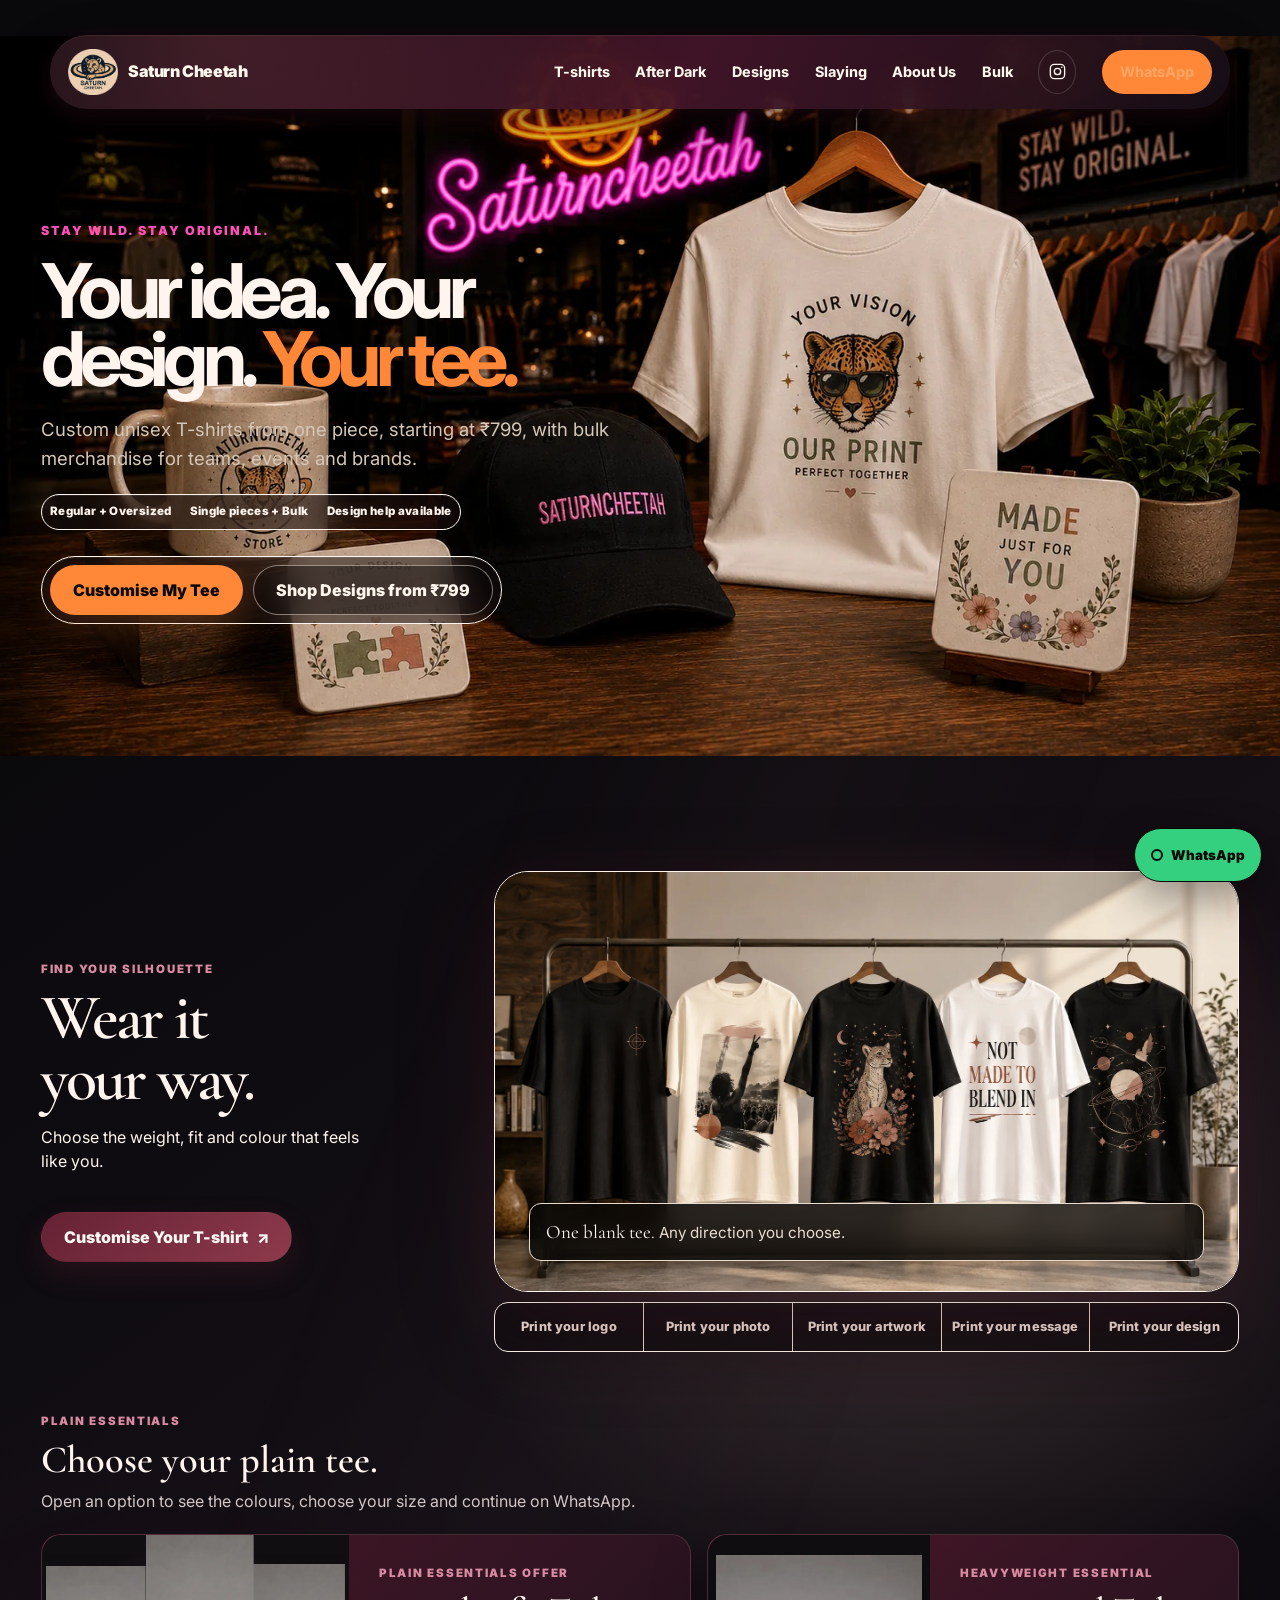
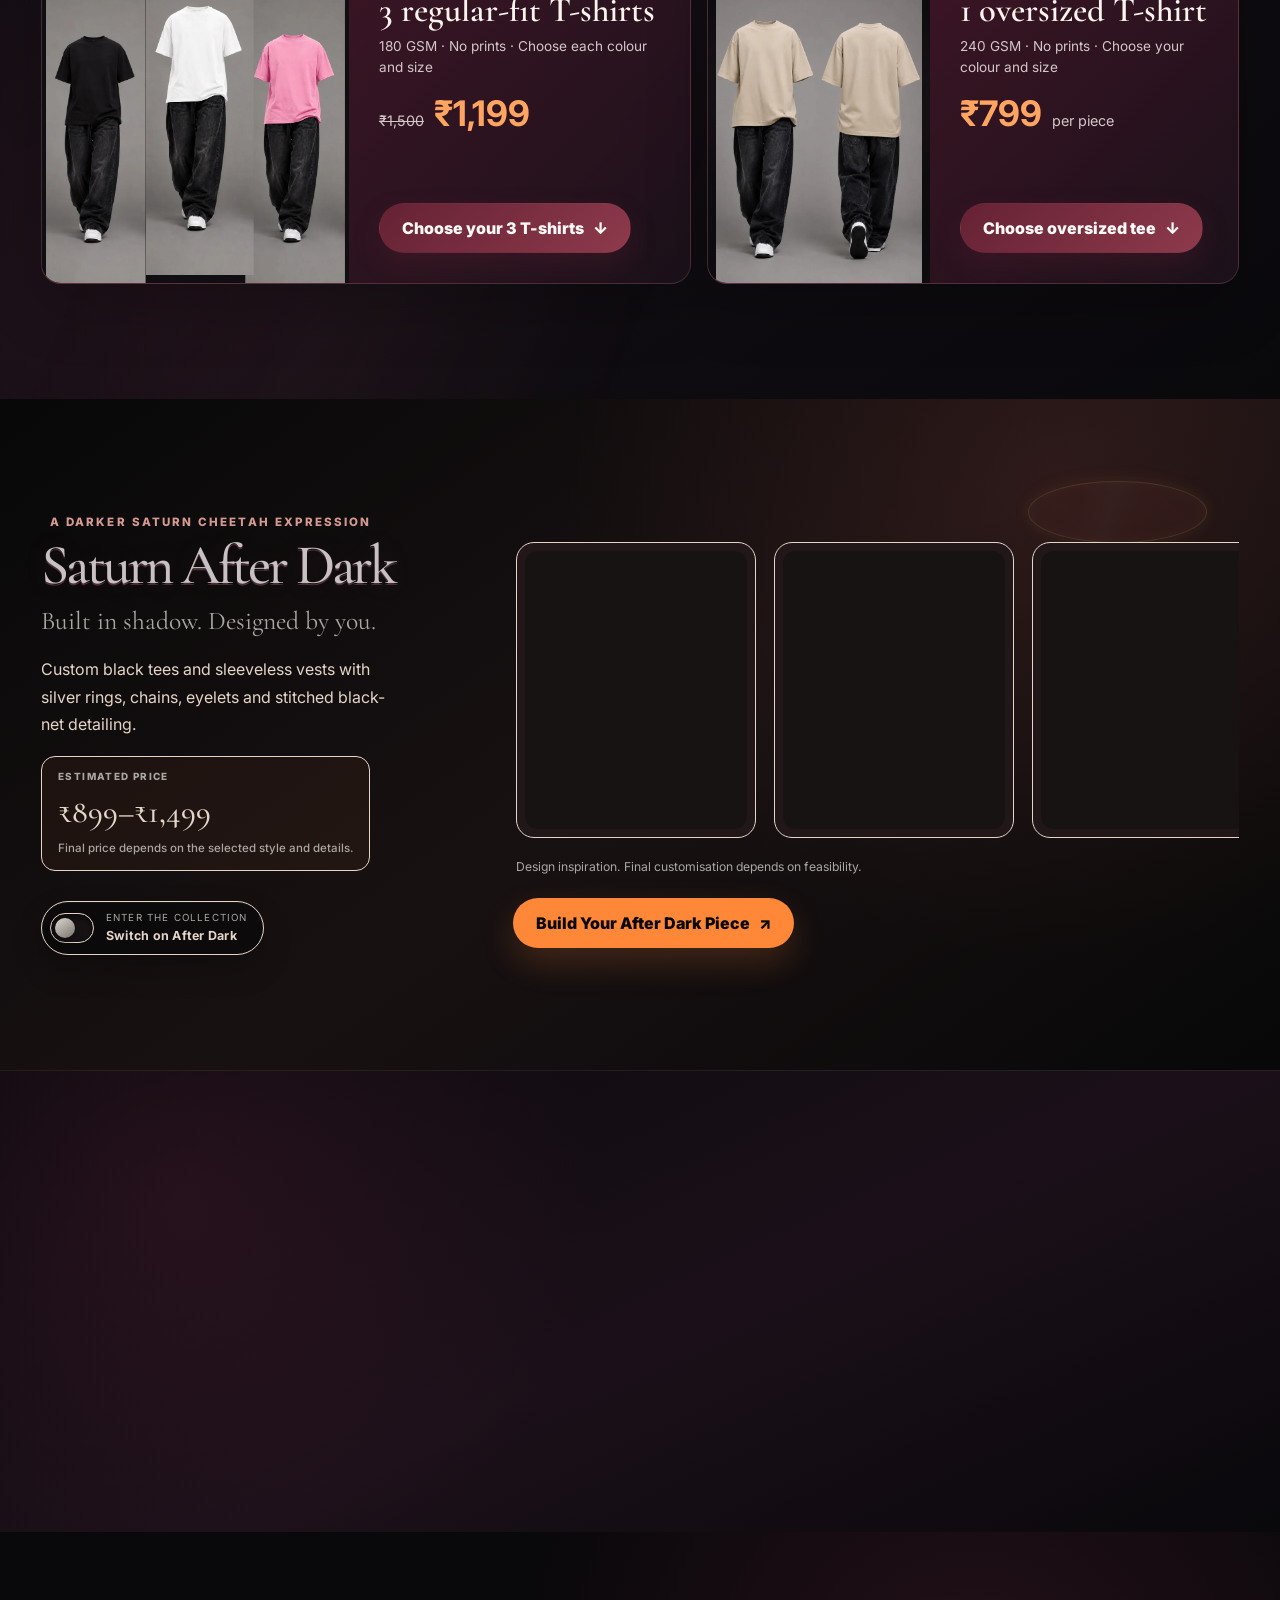
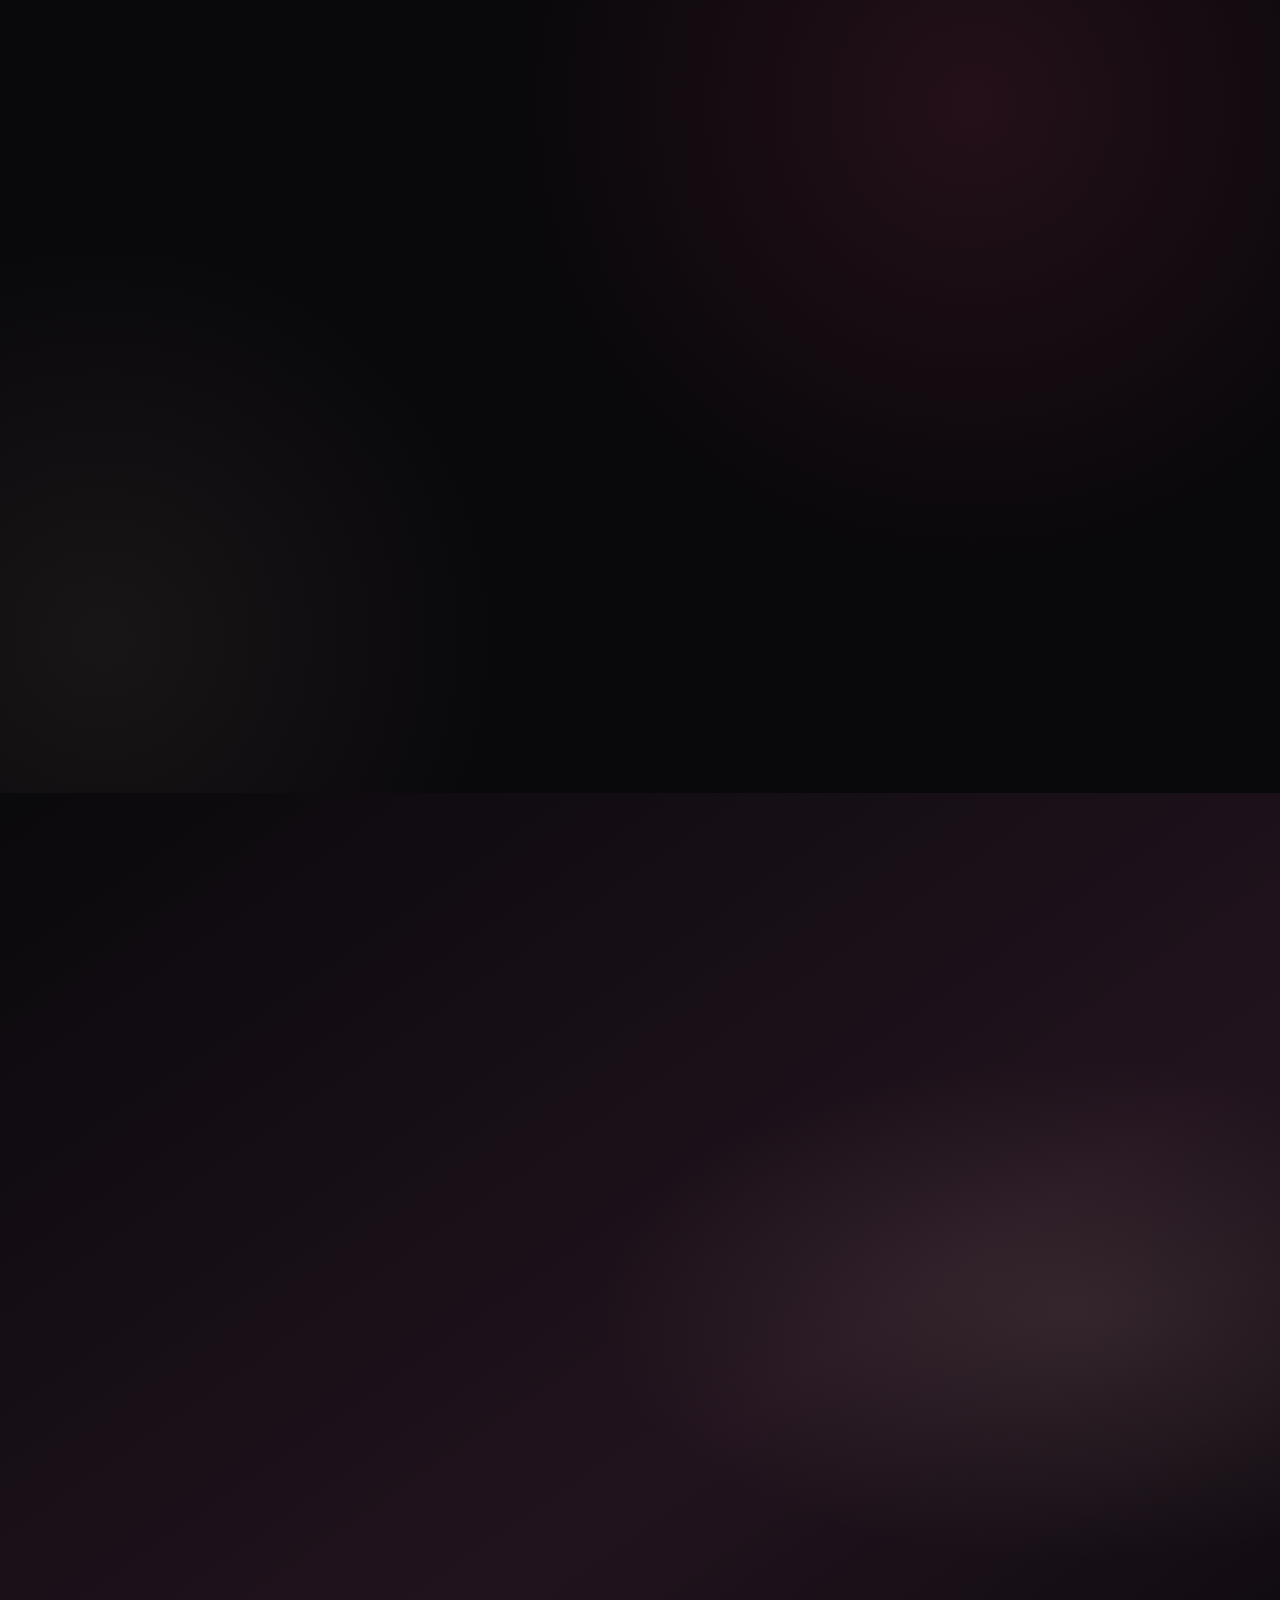
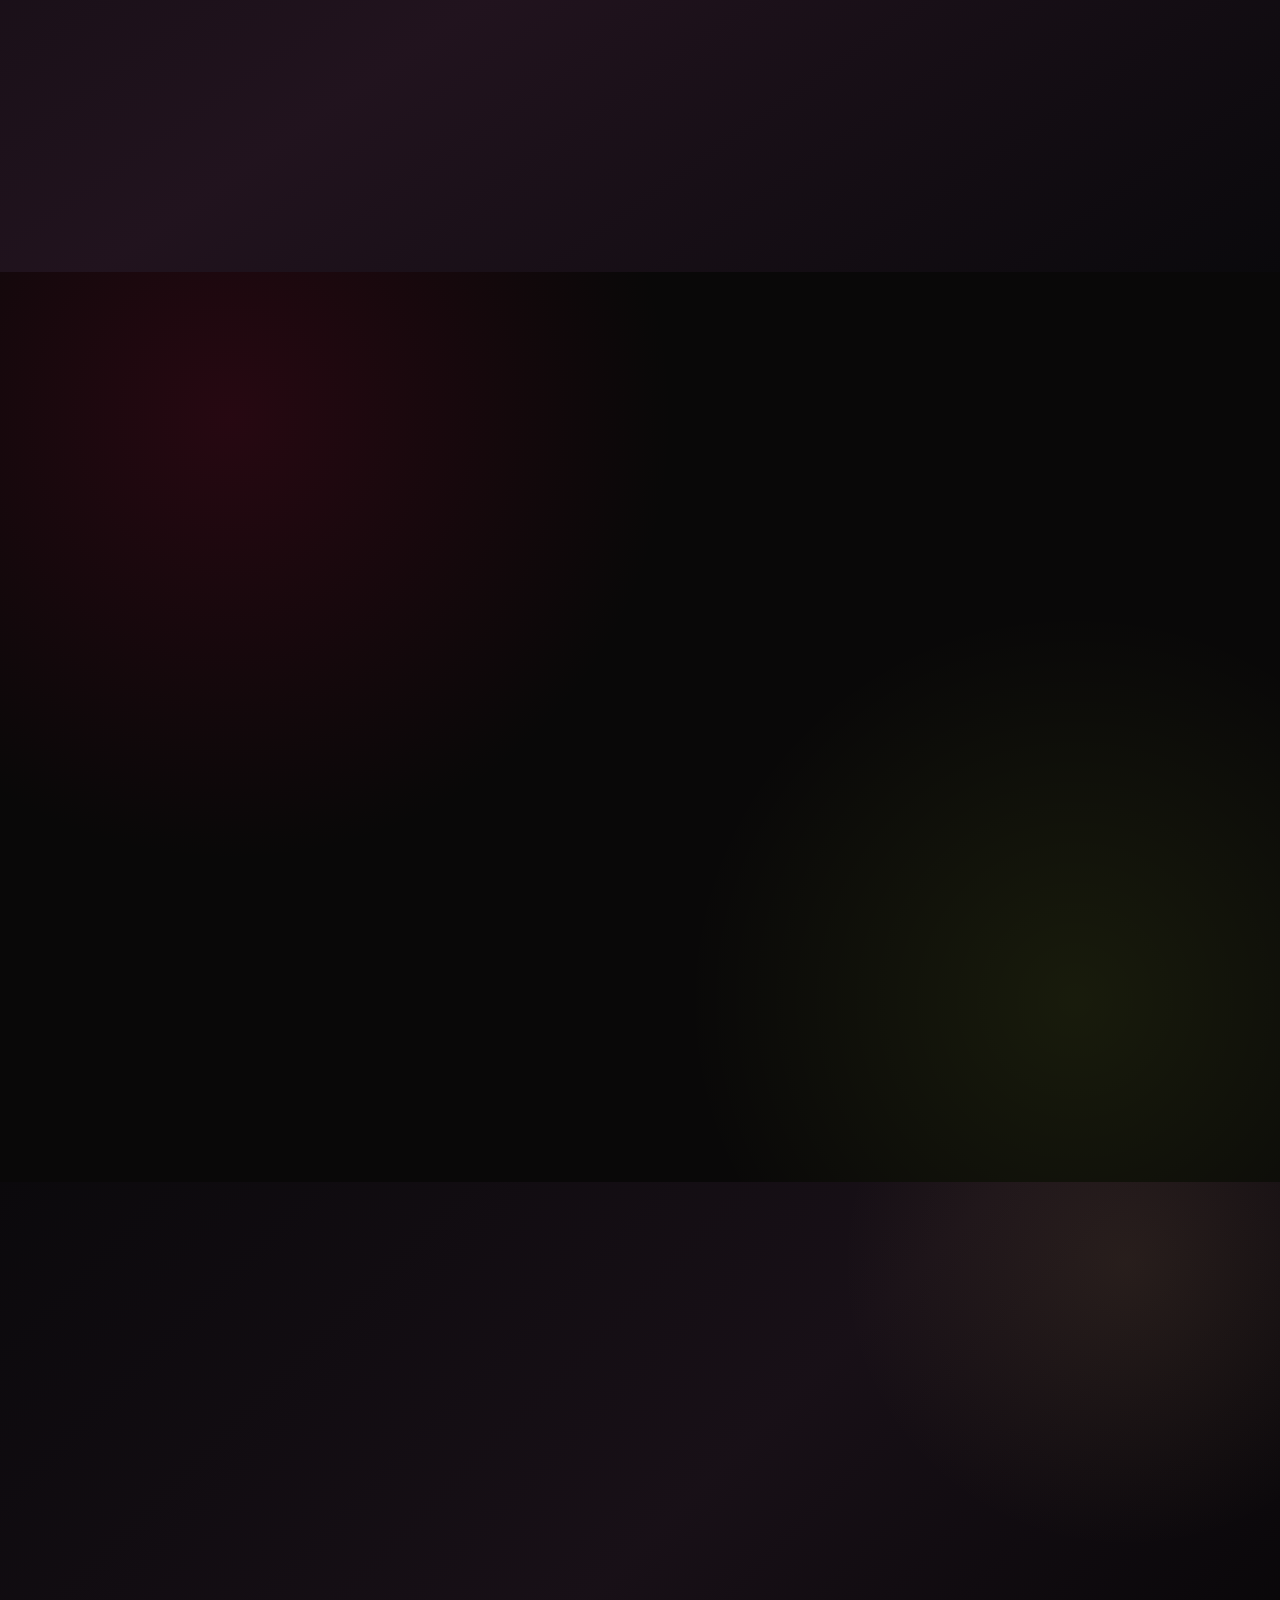
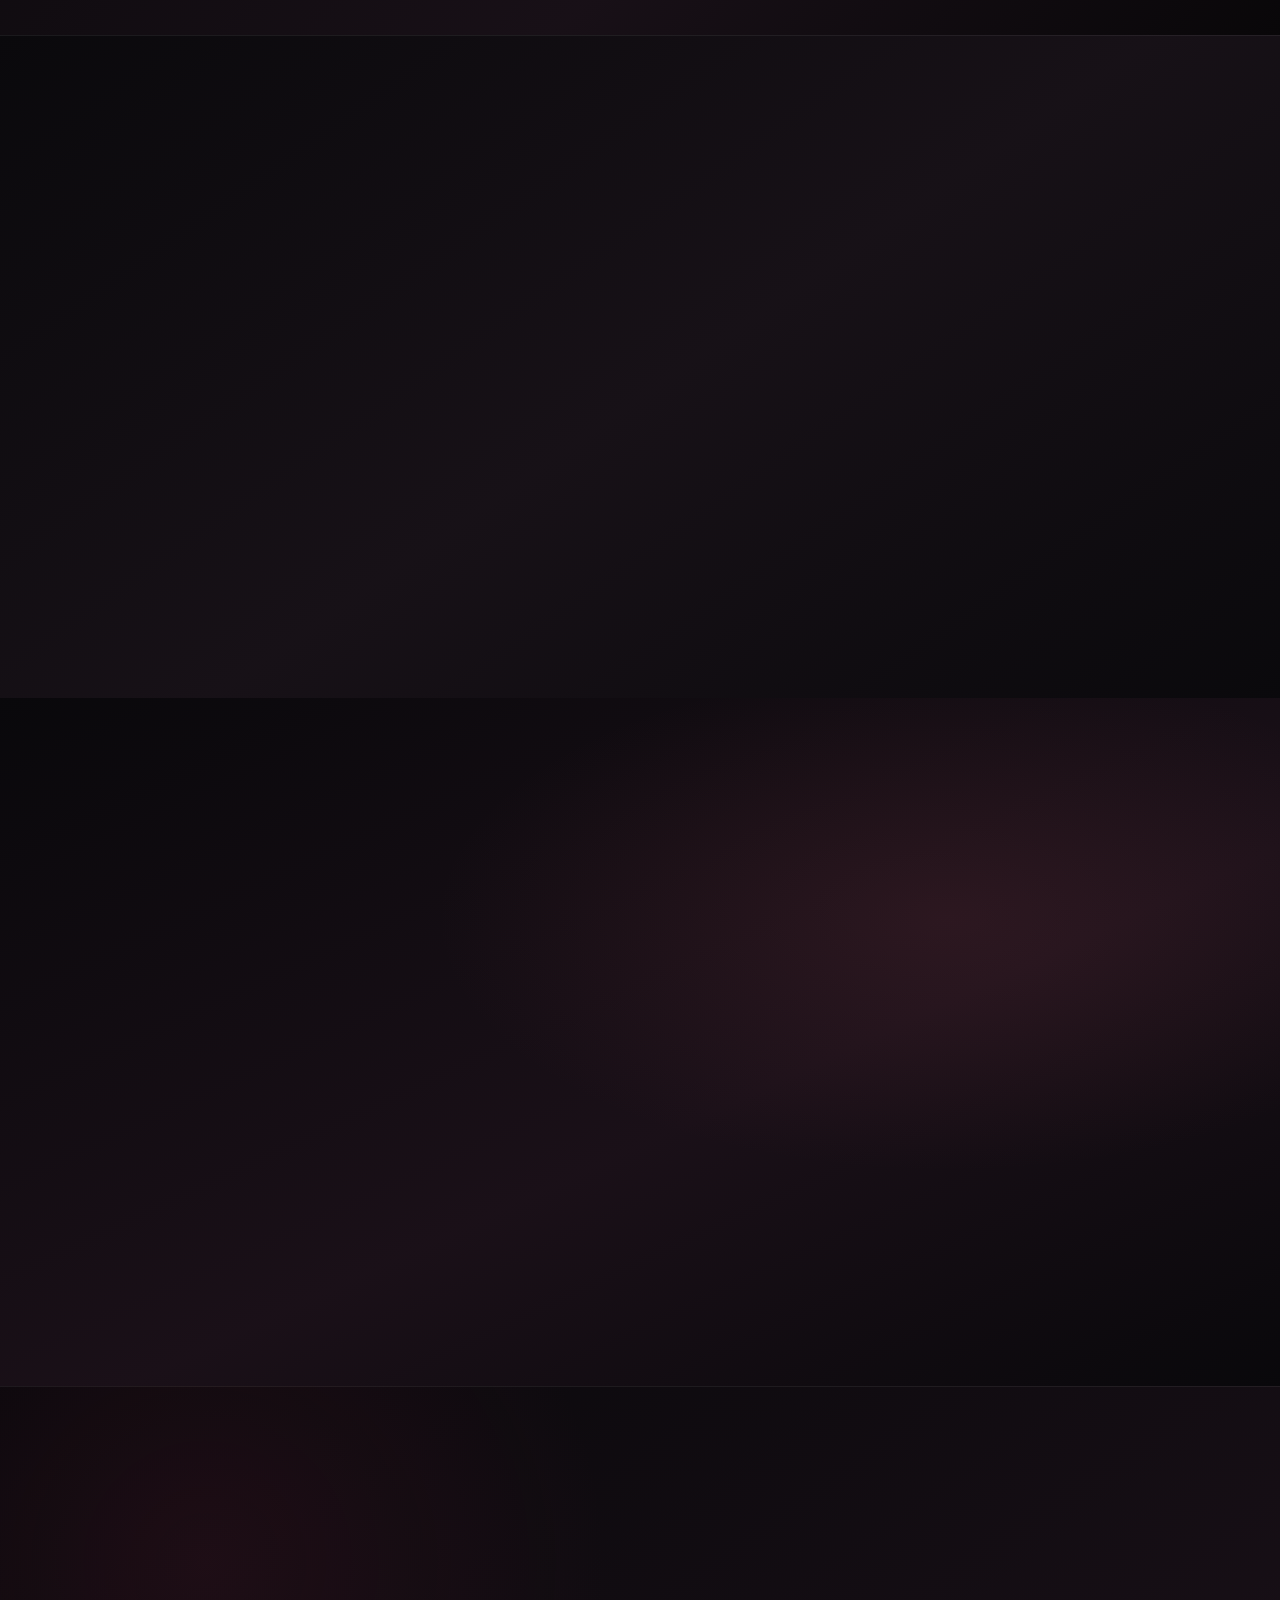
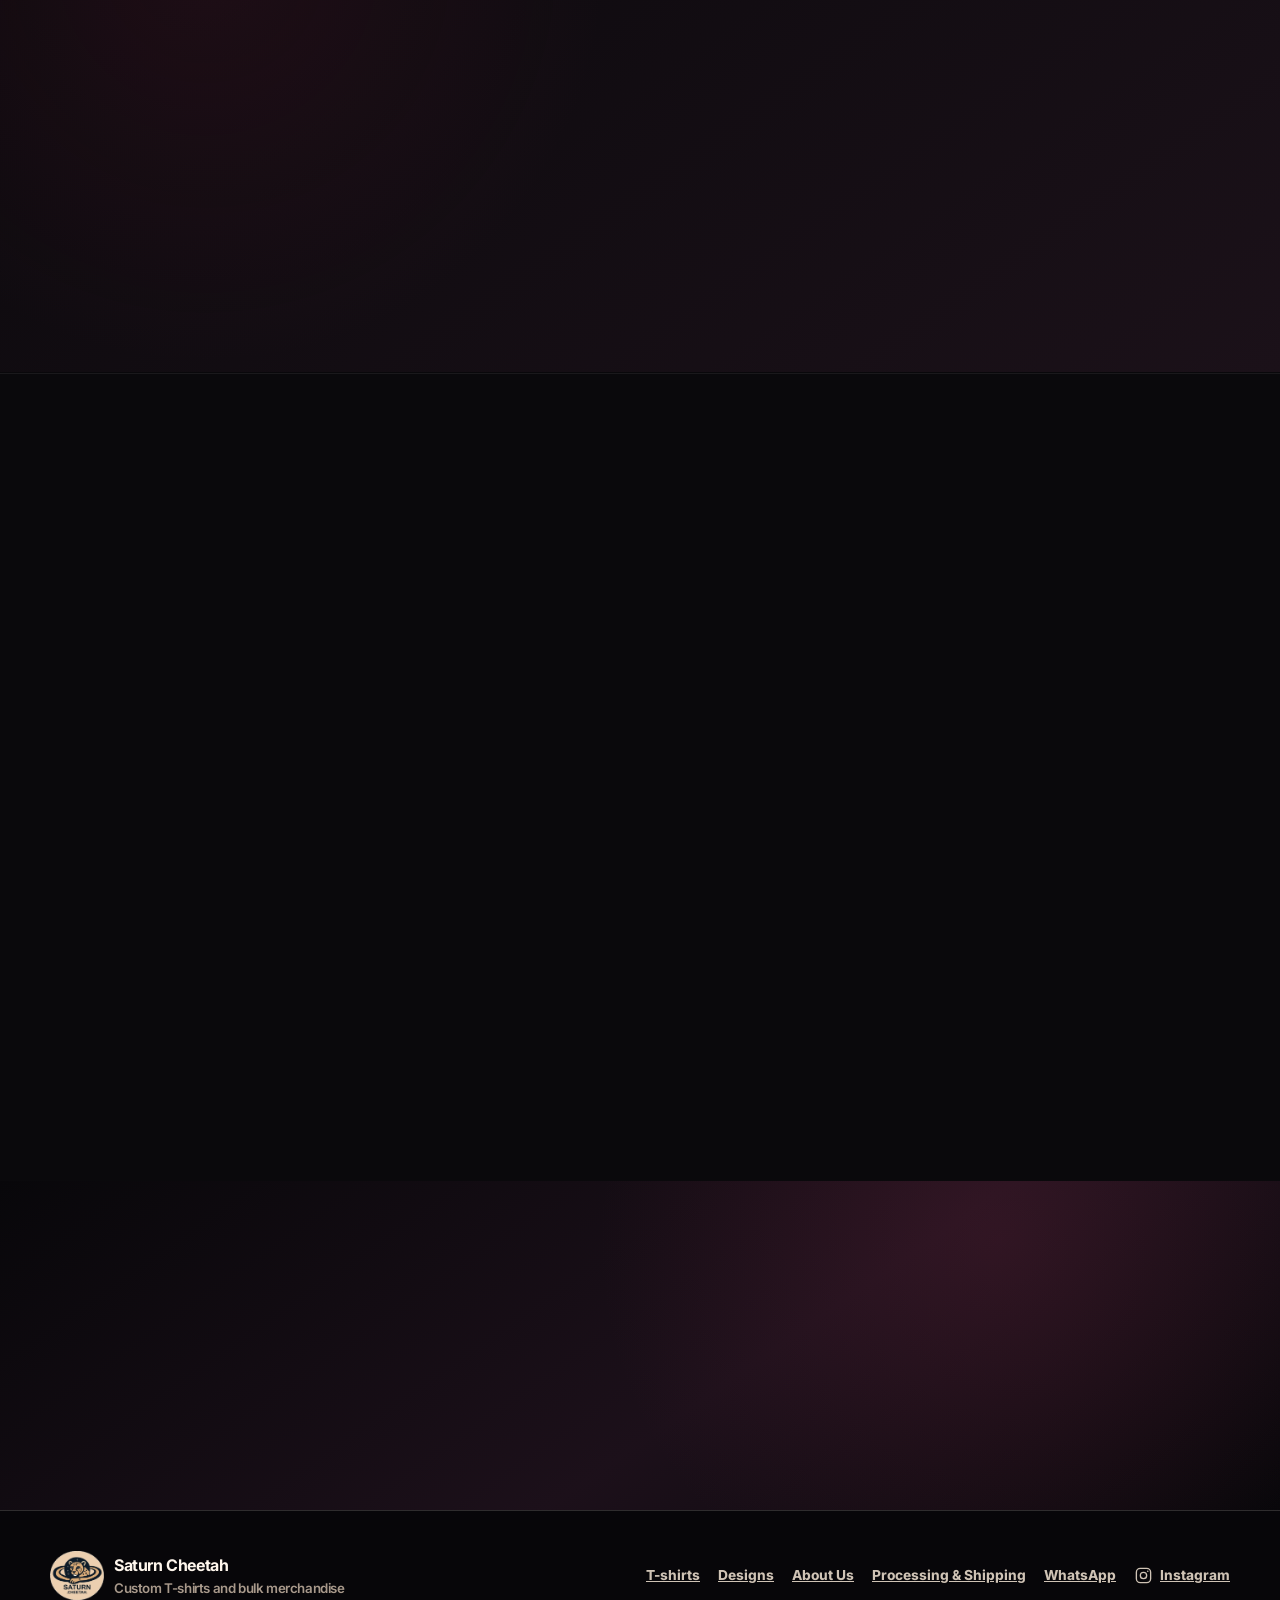
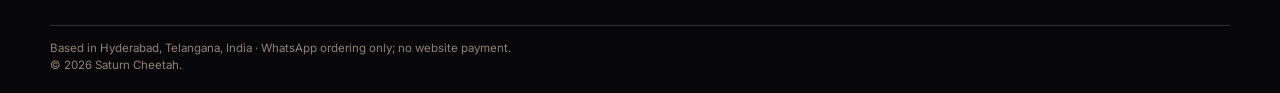
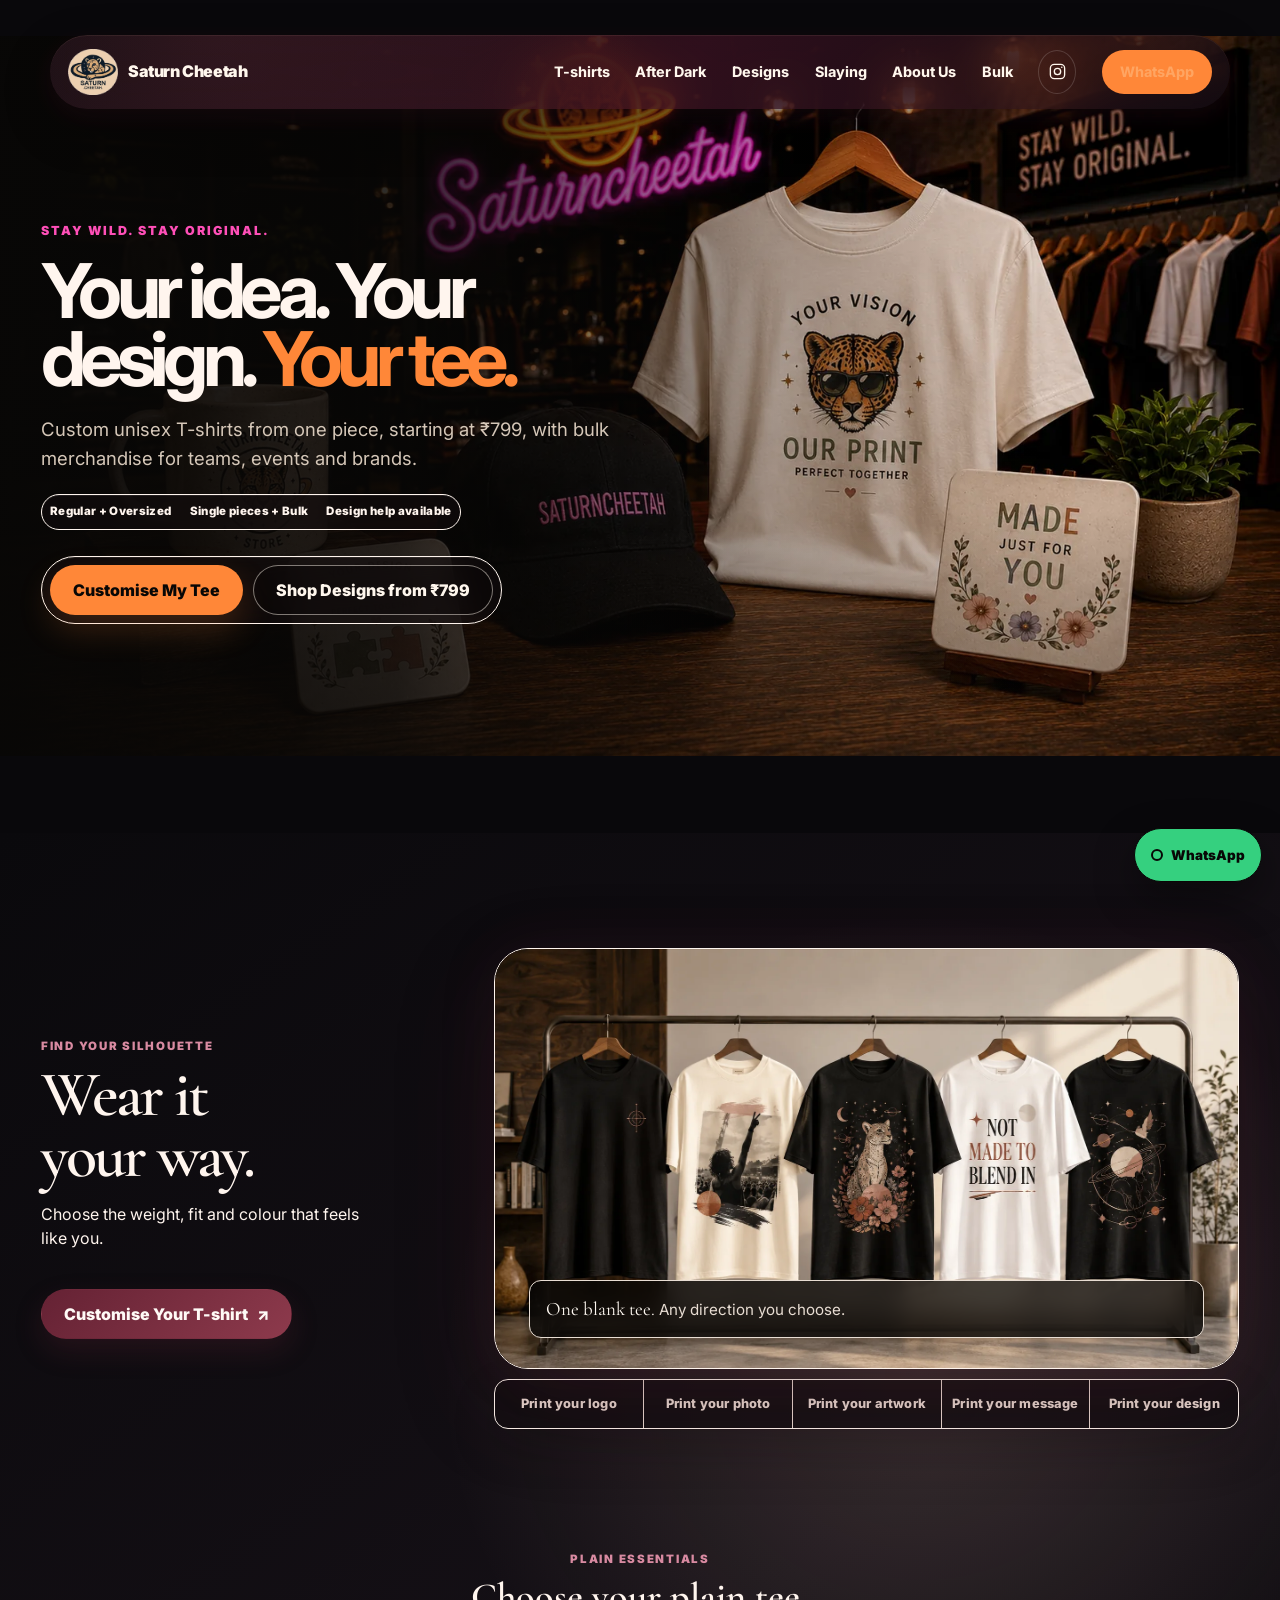
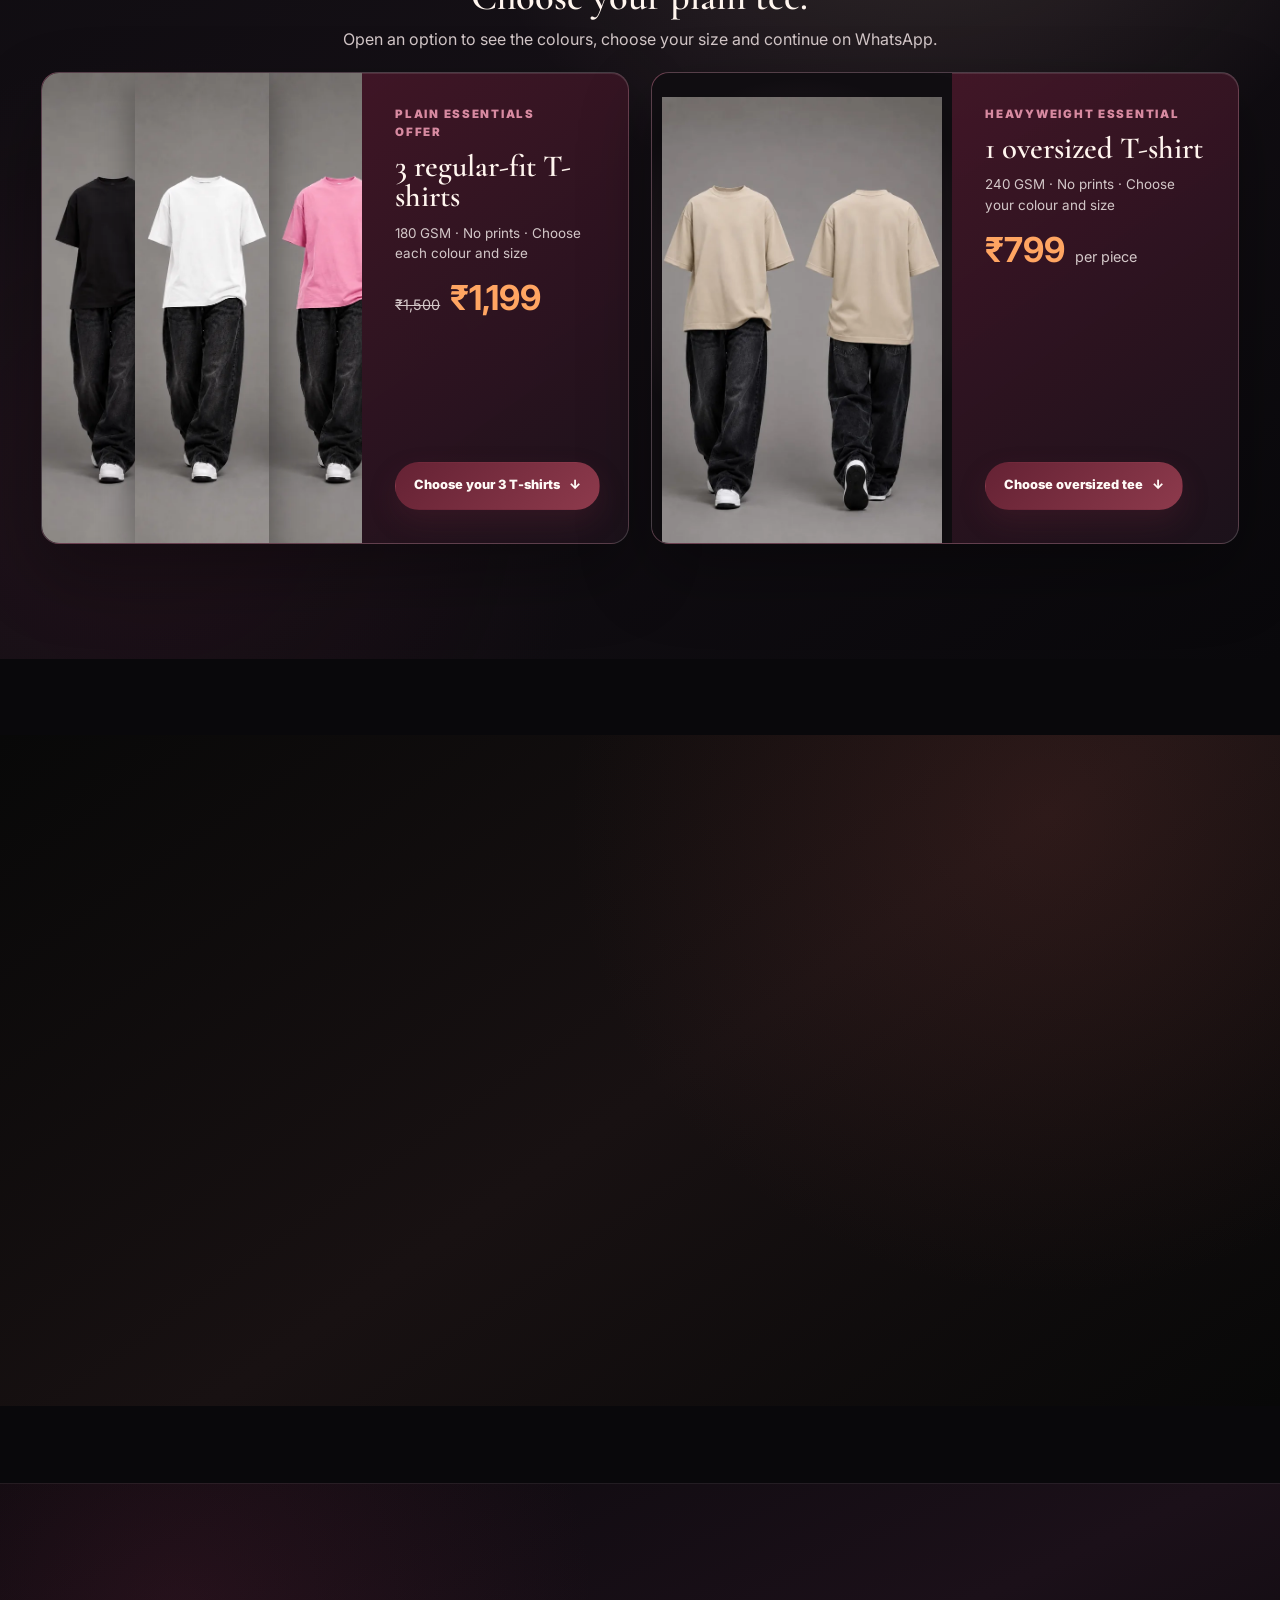
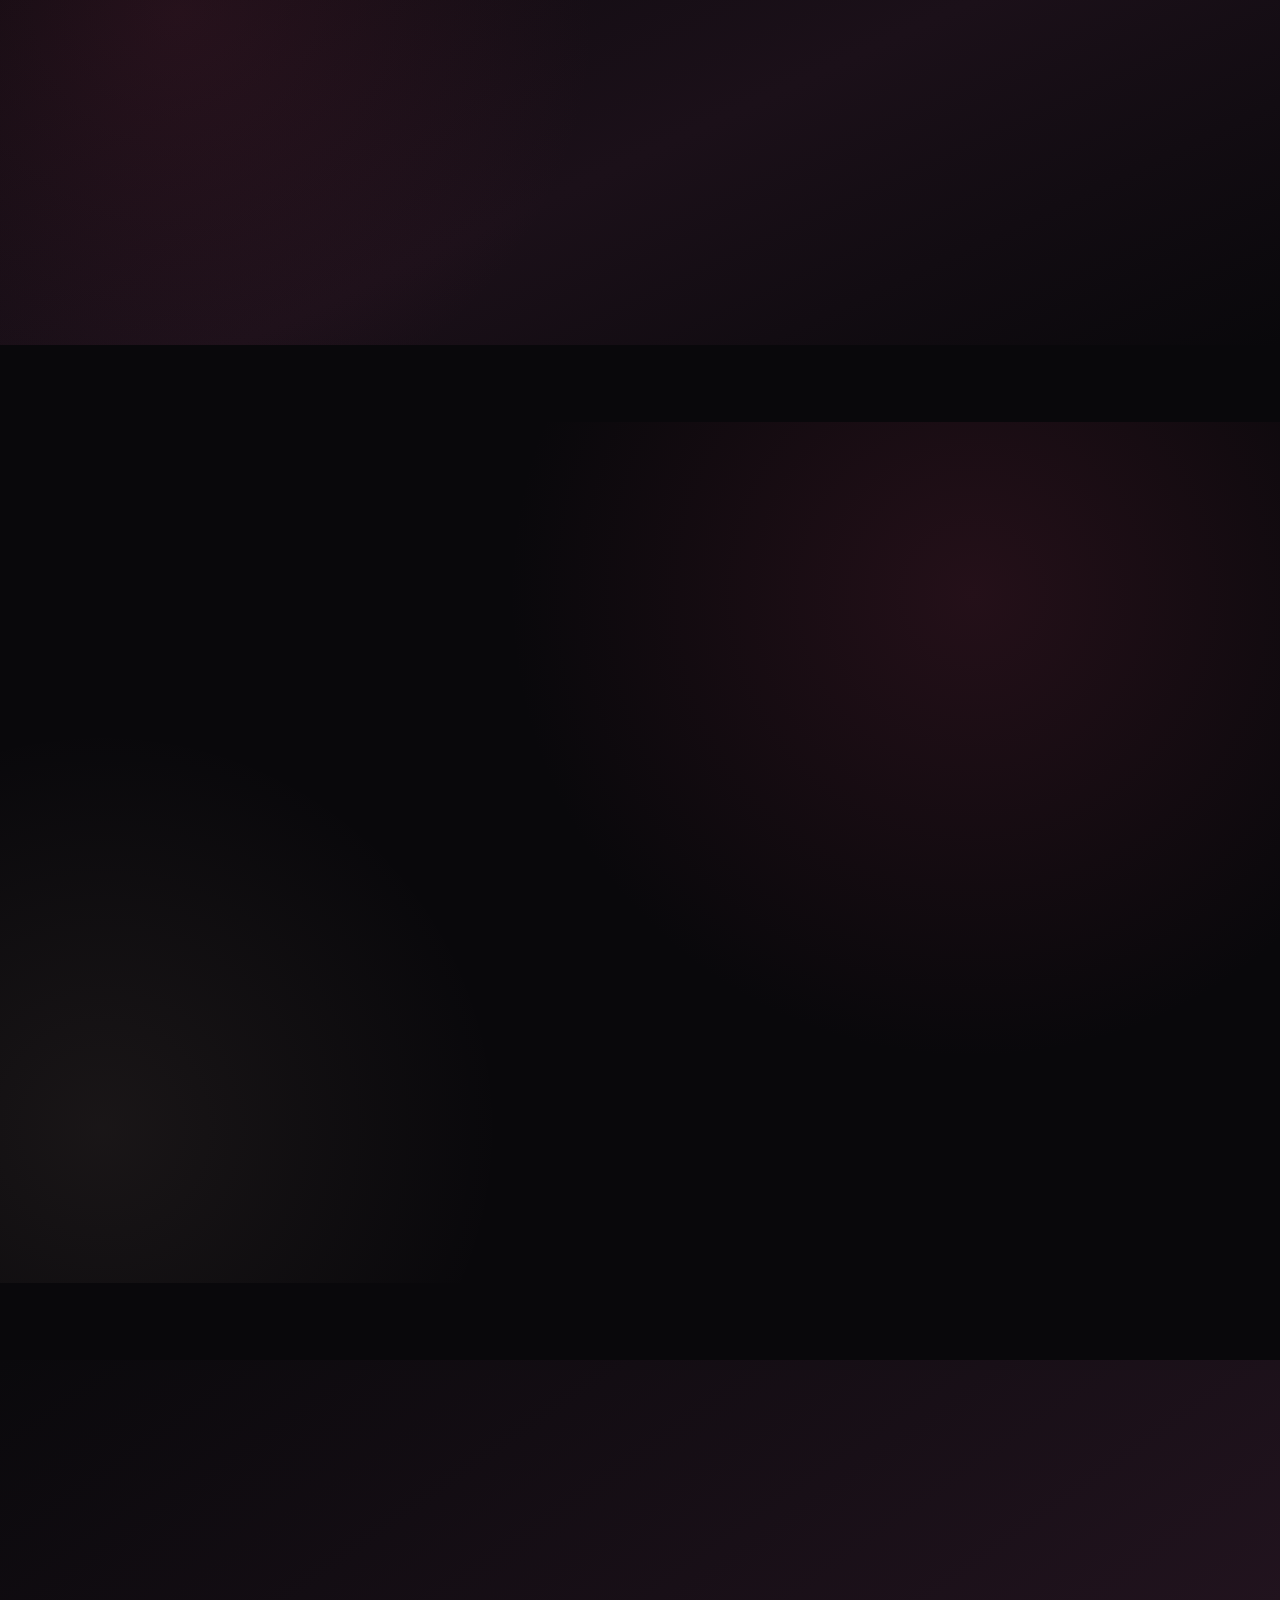
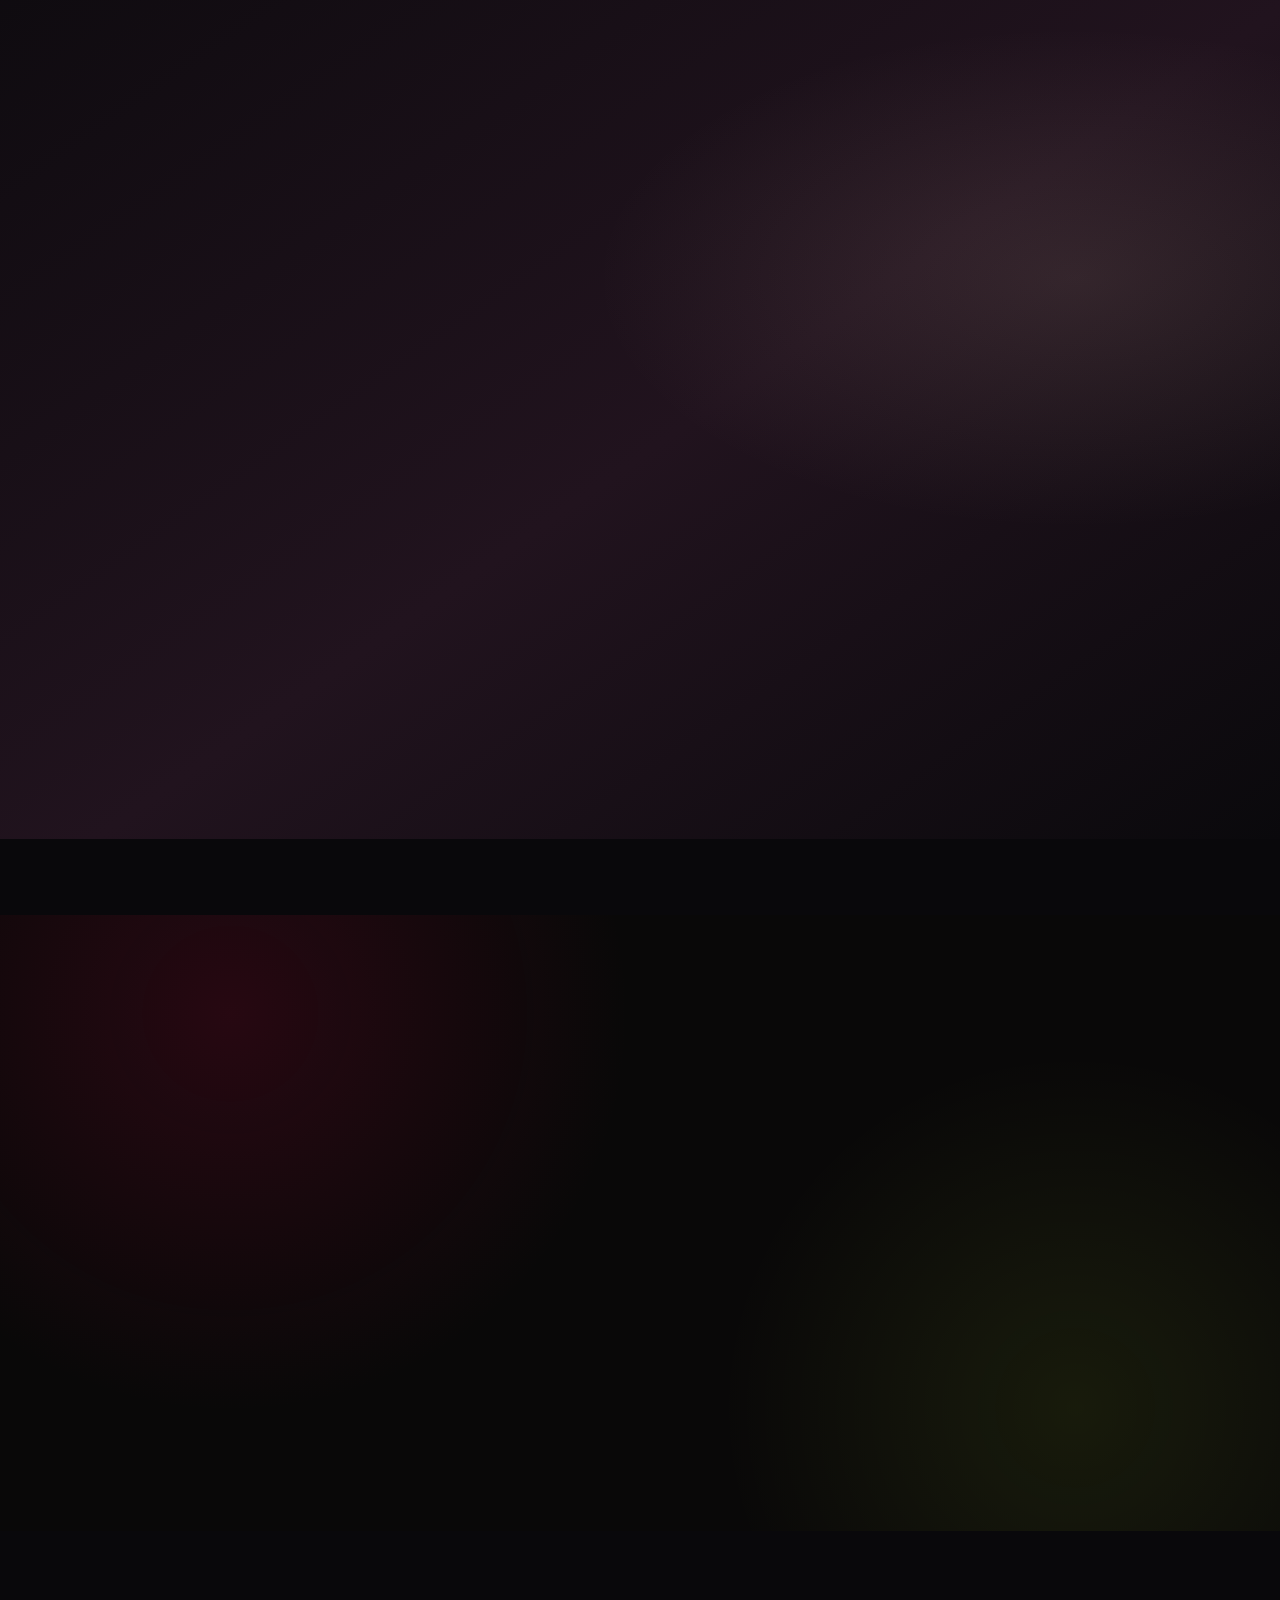
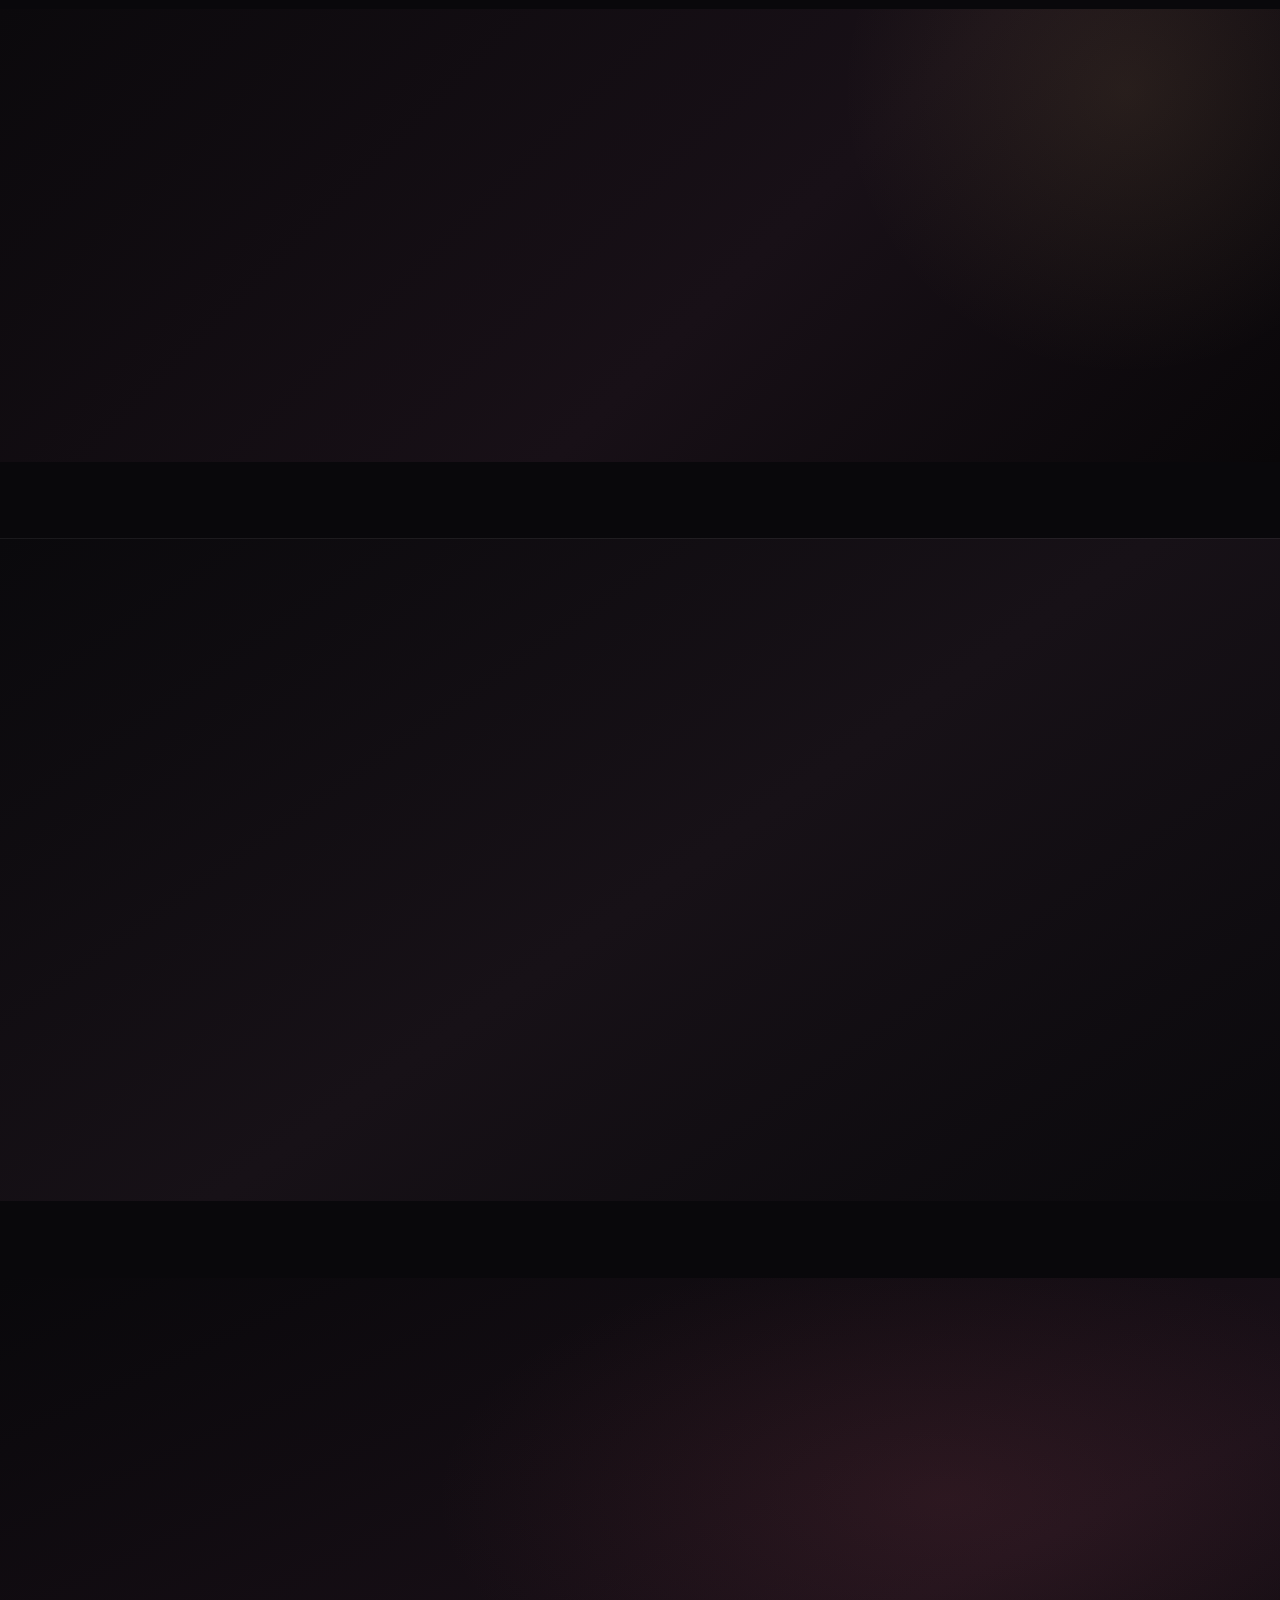
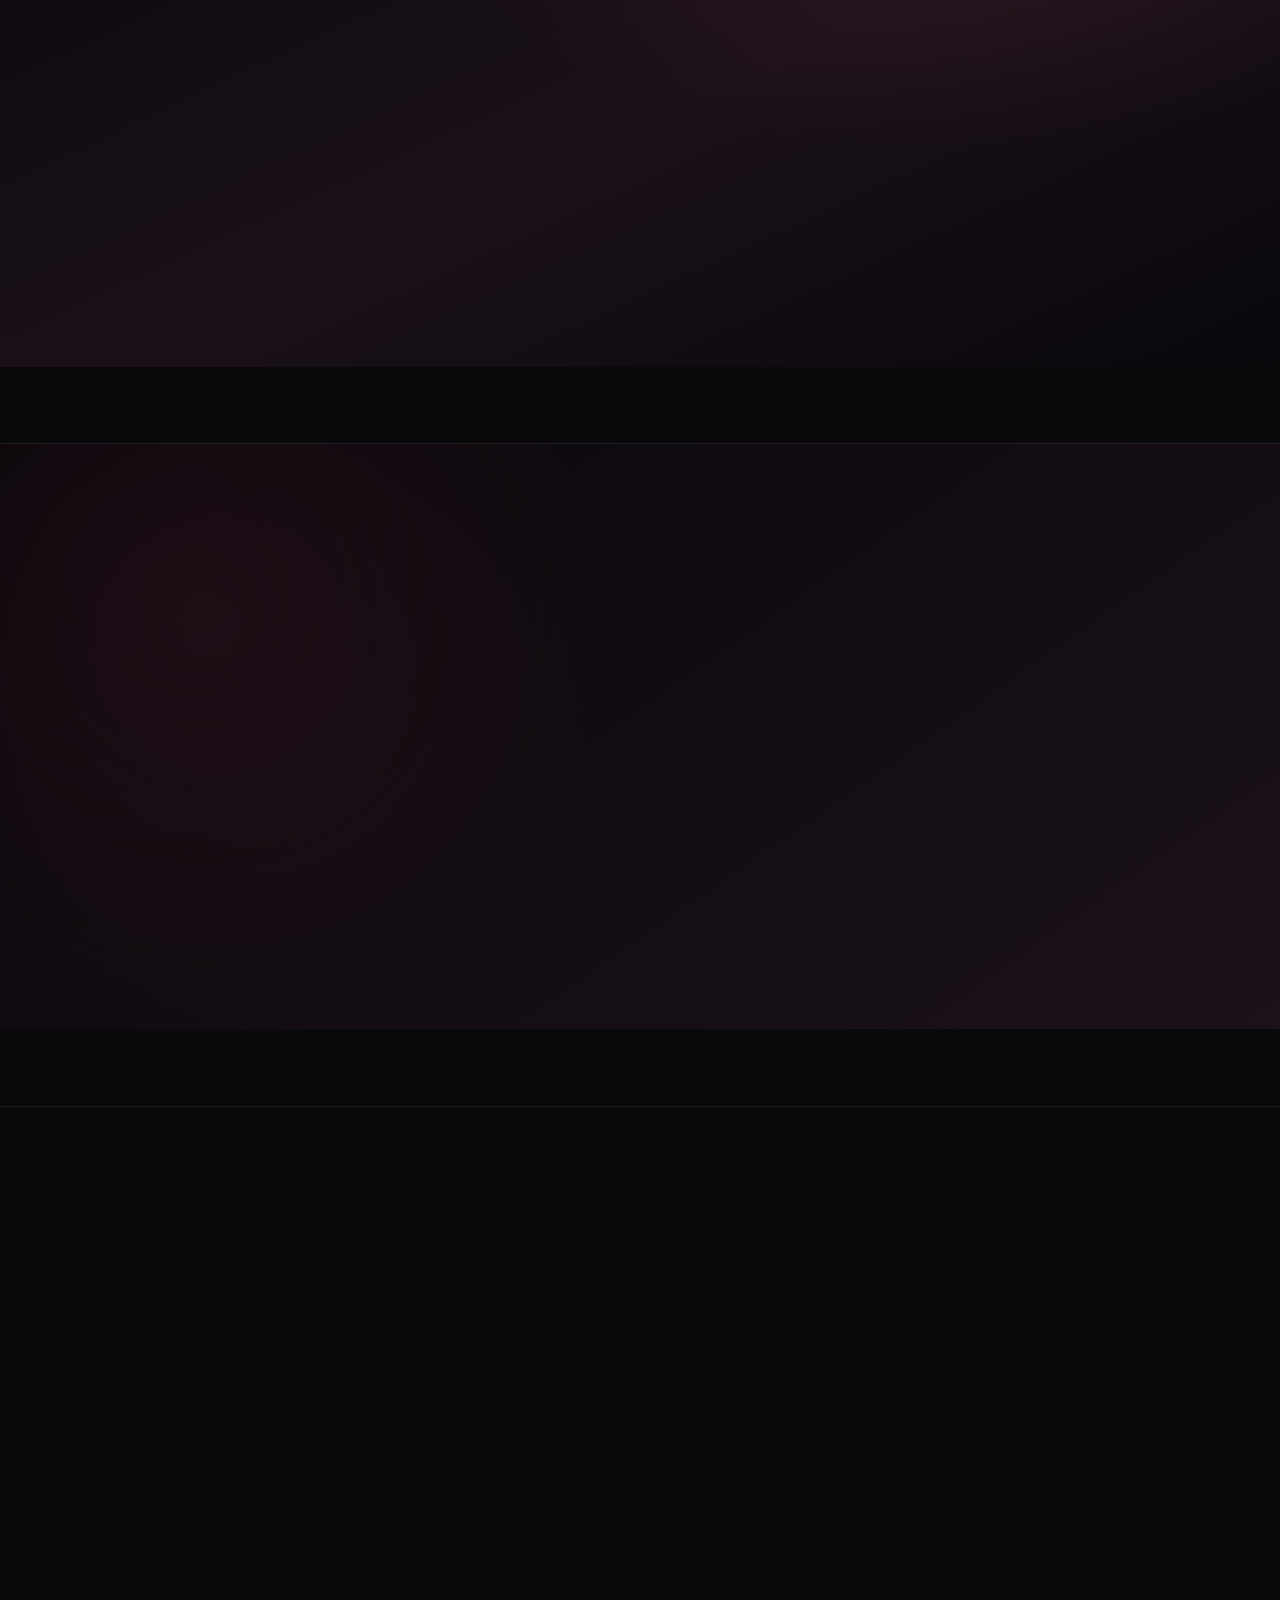
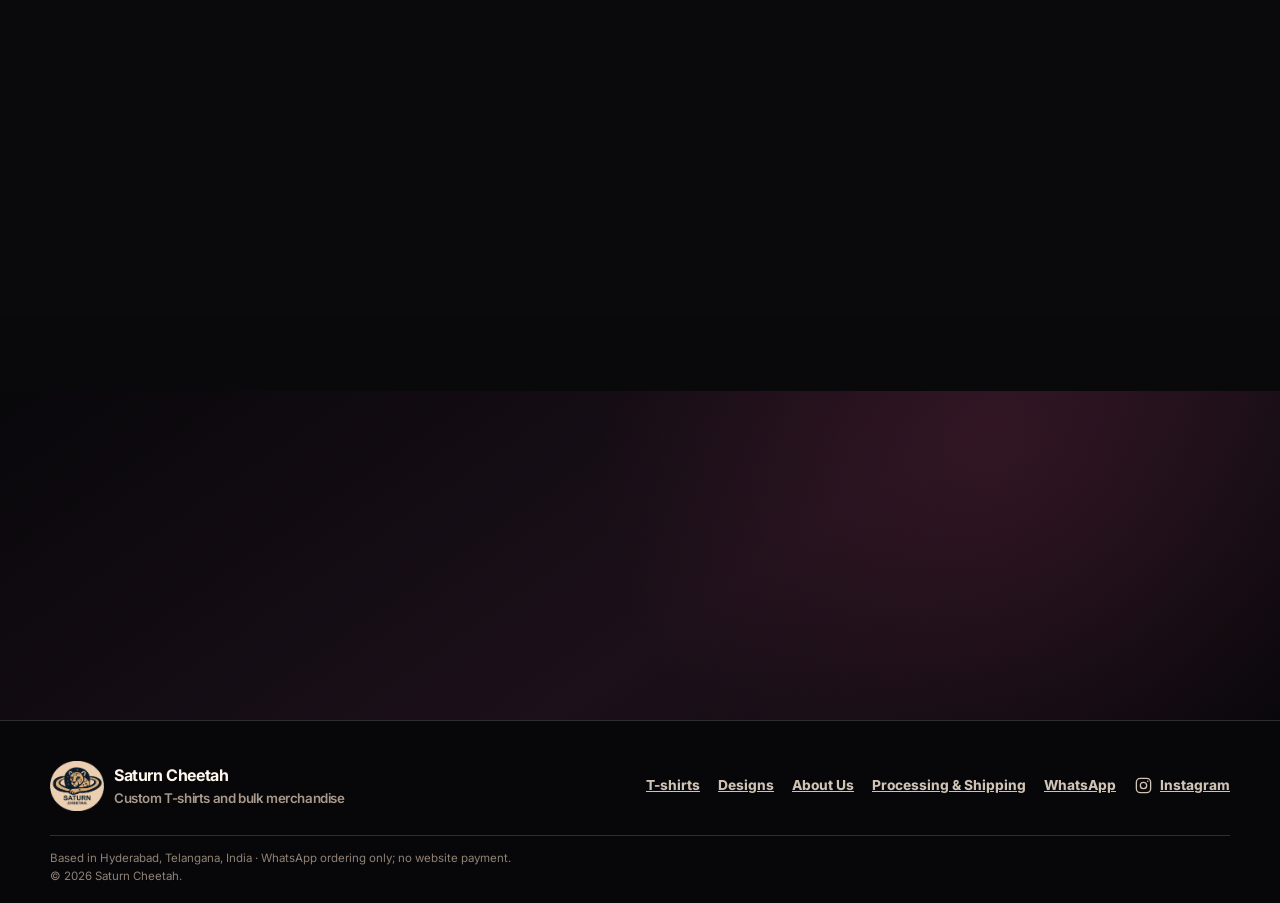
